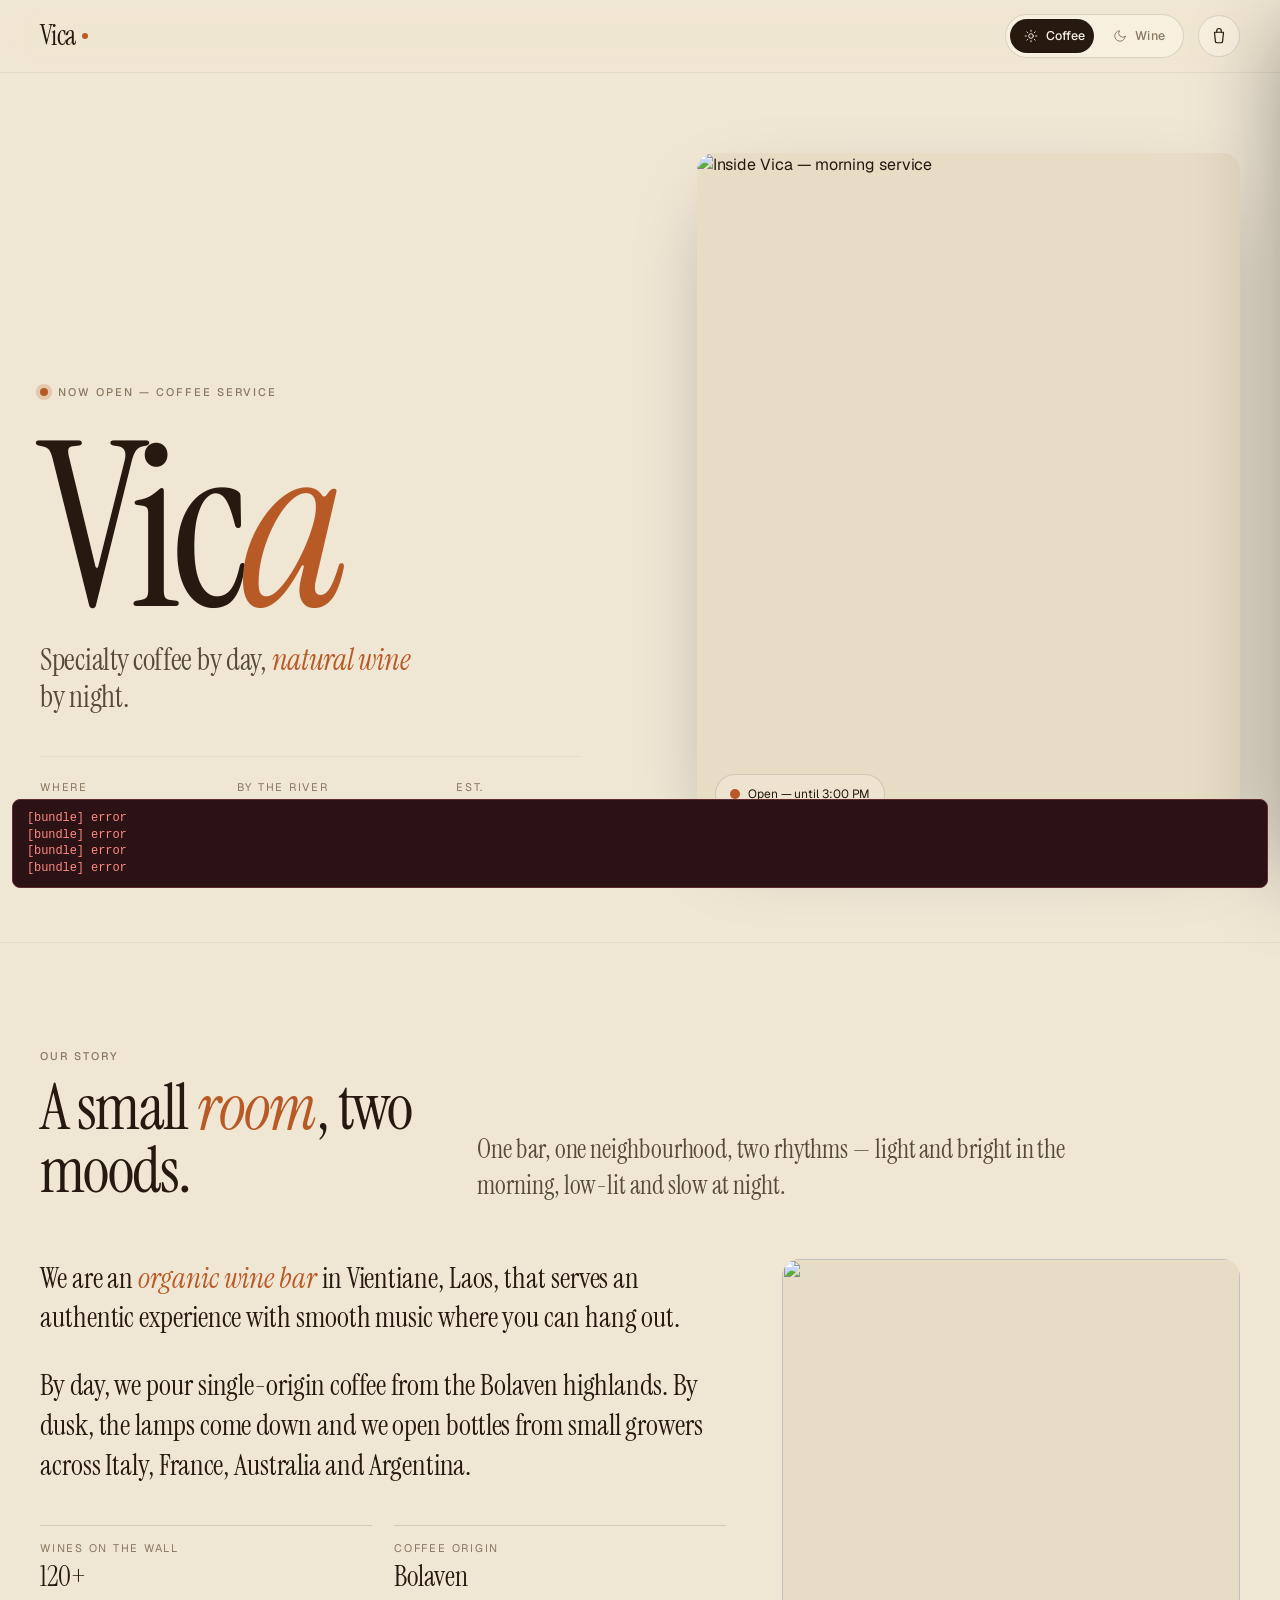
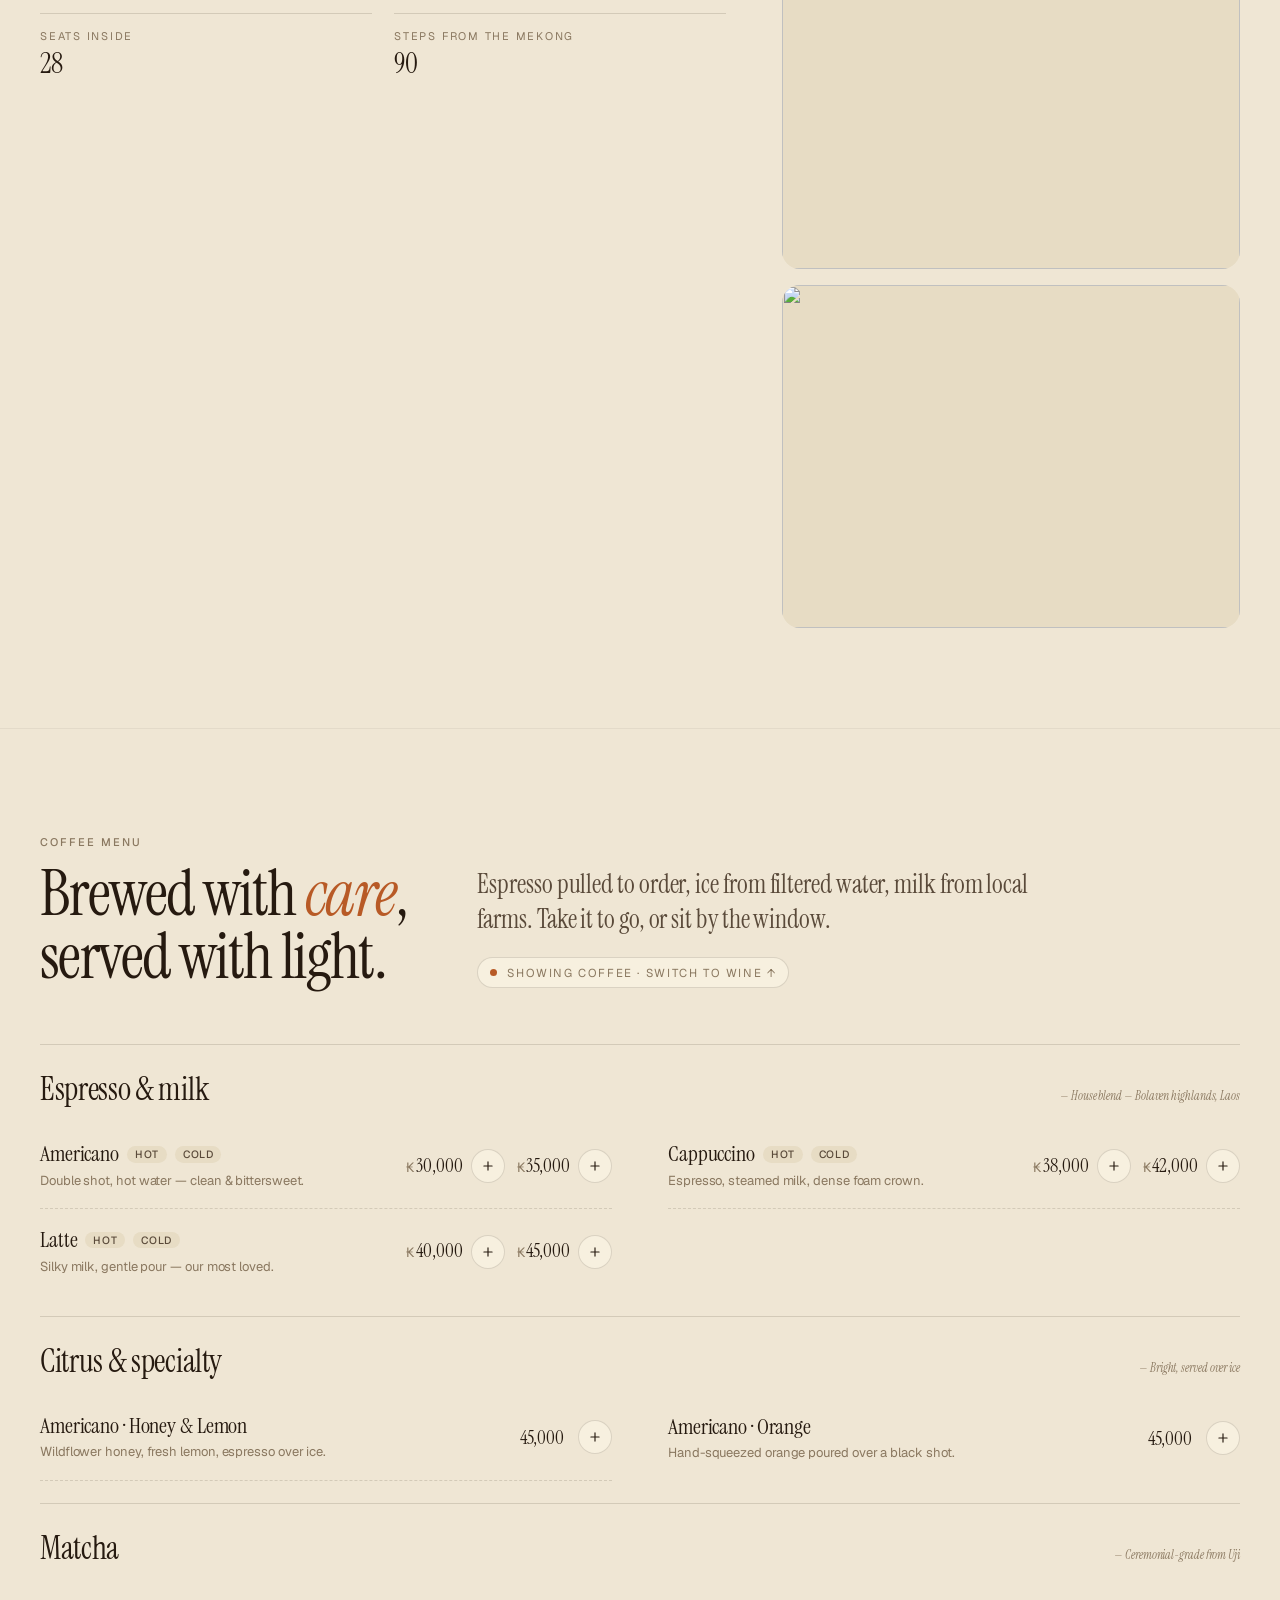
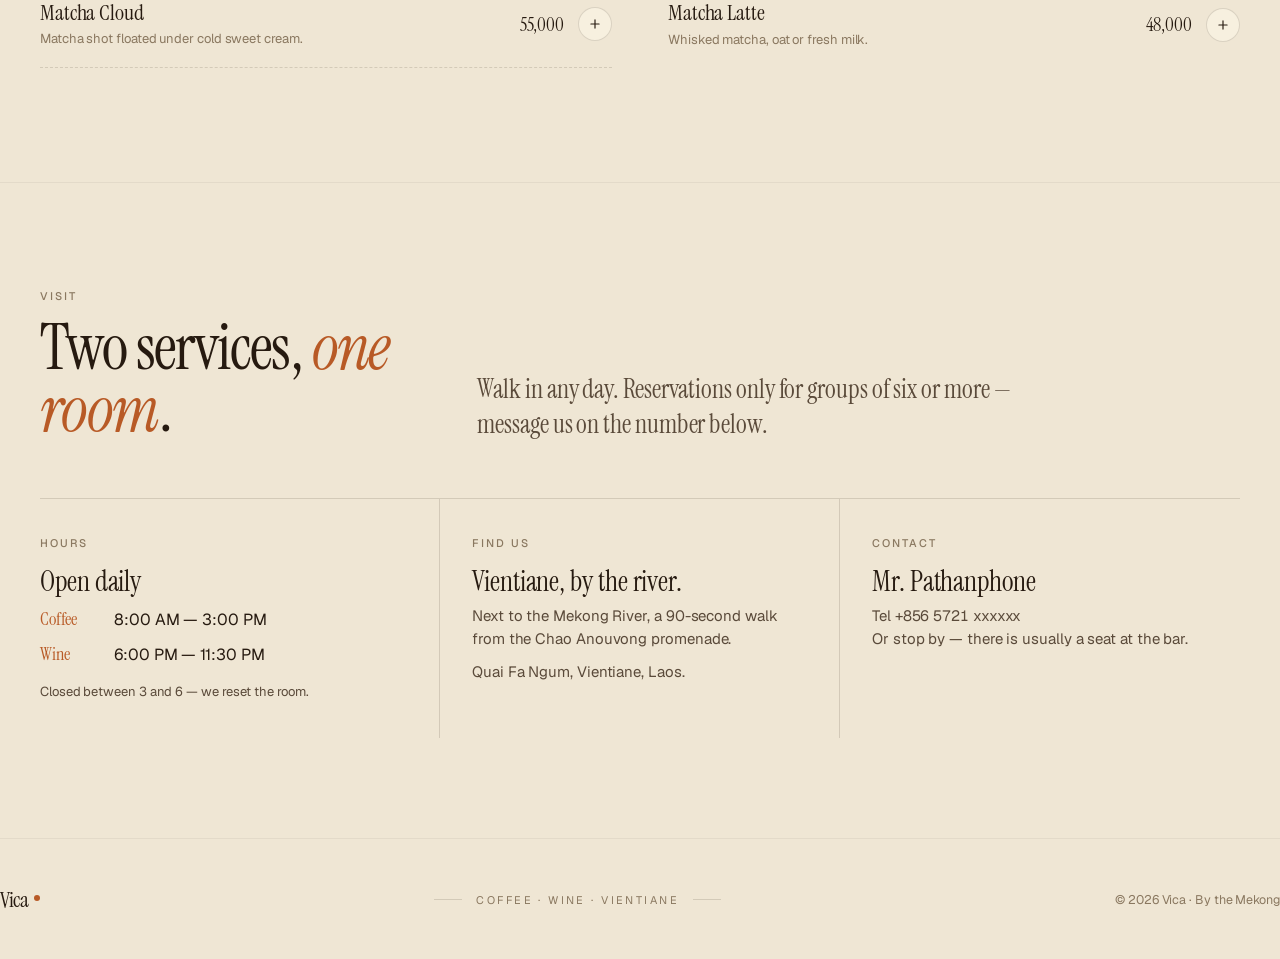
==== index.html @ 5c589eae "Rename Vica.html to index.html" ====
<!DOCTYPE html>
<html>
<head>
  <meta charset="utf-8">
  <title>Vica — specialty coffee by day, natural wine by night</title>
  <style>
    * { margin: 0; padding: 0; box-sizing: border-box; }
    body { background: #faf9f5; display: flex; align-items: center; justify-content: center; min-height: 100vh; font-family: -apple-system, BlinkMacSystemFont, sans-serif; }
    #__bundler_loading { position: fixed; bottom: 20px; right: 20px; font: 13px/1.4 -apple-system, BlinkMacSystemFont, sans-serif; color: #666; background: #fff; padding: 8px 14px; border-radius: 8px; box-shadow: 0 1px 4px rgba(0,0,0,0.12); z-index: 10000; }
    #__bundler_thumbnail { position: fixed; inset: 0; width: 100%; height: 100%; display: flex; align-items: center; justify-content: center; background: #faf9f5; z-index: 9999; }
    #__bundler_thumbnail svg { width: 100%; height: 100%; object-fit: contain; }
    #__bundler_placeholder { color: #999; font-size: 14px; }
  </style>
  <noscript>
    <style>#__bundler_loading { display: none; }</style>
    <div style="position:fixed;bottom:12px;left:12px;font:13px/1.4 -apple-system,BlinkMacSystemFont,sans-serif;color:#999;background:rgba(255,255,255,0.9);padding:6px 12px;border-radius:6px;box-shadow:0 1px 4px rgba(0,0,0,0.08);z-index:10000;">
      This page requires JavaScript to display.
    </div>
  </noscript>
</head>
<body>
  <div id="__bundler_thumbnail">
      <svg xmlns="http://www.w3.org/2000/svg" viewBox="0 0 400 400">
        <rect width="400" height="400" fill="#efe6d4"></rect>
        <g transform="translate(200 210)">
          <text x="0" y="0" text-anchor="middle" font-family="Georgia, serif" font-size="120" font-style="italic" fill="#261a10" letter-spacing="-4">Vica</text>
          <circle cx="60" cy="14" r="6" fill="#b85a26"></circle>
        </g>
        <text x="200" y="270" text-anchor="middle" font-family="system-ui, sans-serif" font-size="14" fill="#8a7860" letter-spacing="3">COFFEE · WINE · VIENTIANE</text>
      </svg>
    </div>
  <div id="__bundler_loading">Unpacking...</div>

  <script>
    
document.addEventListener('DOMContentLoaded', async function() {
  const loading = document.getElementById('__bundler_loading');
  function setStatus(msg) { if (loading) loading.textContent = msg; }

  // Error sink persists across replaceWith since it's on window, not the DOM.
  window.addEventListener('error', function(e) {
    var p = document.body || document.documentElement;
    var d = document.getElementById('__bundler_err') || p.appendChild(document.createElement('div'));
    d.id = '__bundler_err';
    d.style.cssText = 'position:fixed;bottom:12px;left:12px;right:12px;font:12px/1.4 ui-monospace,monospace;background:#2a1215;color:#ff8a80;padding:10px 14px;border-radius:8px;border:1px solid #5c2b2e;z-index:99999;white-space:pre-wrap;max-height:40vh;overflow:auto';
    d.textContent = (d.textContent ? d.textContent + String.fromCharCode(10) : '') +
      '[bundle] ' + (e.message || e.type) +
      (e.filename ? ' (' + e.filename.slice(0, 60) + ':' + e.lineno + ')' : '');
  }, true);

  try {
    const manifestEl = document.querySelector('script[type="__bundler/manifest"]');
    const templateEl = document.querySelector('script[type="__bundler/template"]');
    if (!manifestEl || !templateEl) {
      setStatus('Error: missing bundle data');
      console.error('[bundler] Missing script tags — manifestEl:', !!manifestEl, 'templateEl:', !!templateEl);
      return;
    }

    const manifest = JSON.parse(manifestEl.textContent);
    let template = JSON.parse(templateEl.textContent);

    const uuids = Object.keys(manifest);
    setStatus('Unpacking ' + uuids.length + ' assets...');

    const blobUrls = {};
    await Promise.all(uuids.map(async (uuid) => {
      const entry = manifest[uuid];
      try {
        const binaryStr = atob(entry.data);
        const bytes = new Uint8Array(binaryStr.length);
        for (let i = 0; i < binaryStr.length; i++) bytes[i] = binaryStr.charCodeAt(i);

        let finalBytes = bytes;
        if (entry.compressed) {
          if (typeof DecompressionStream !== 'undefined') {
            const ds = new DecompressionStream('gzip');
            const writer = ds.writable.getWriter();
            const reader = ds.readable.getReader();
            writer.write(bytes);
            writer.close();
            const chunks = [];
            let totalLen = 0;
            while (true) {
              const { done, value } = await reader.read();
              if (done) break;
              chunks.push(value);
              totalLen += value.length;
            }
            finalBytes = new Uint8Array(totalLen);
            let offset = 0;
            for (const chunk of chunks) { finalBytes.set(chunk, offset); offset += chunk.length; }
          } else {
            console.warn('DecompressionStream not available, asset ' + uuid + ' may not render');
          }
        }

        blobUrls[uuid] = URL.createObjectURL(new Blob([finalBytes], { type: entry.mime }));
      } catch (err) {
        console.error('Failed to decode asset ' + uuid + ':', err);
        blobUrls[uuid] = URL.createObjectURL(new Blob([], { type: entry.mime }));
      }
    }));

    const extResEl = document.querySelector('script[type="__bundler/ext_resources"]');
    const extResources = extResEl ? JSON.parse(extResEl.textContent) : [];
    const resourceMap = {};
    for (const entry of extResources) {
      if (blobUrls[entry.uuid]) resourceMap[entry.id] = blobUrls[entry.uuid];
    }

    setStatus('Rendering...');
    for (const uuid of uuids) template = template.split(uuid).join(blobUrls[uuid]);

    // Strip integrity + crossorigin — blob URLs from a file:// document inherit
    // a null origin, so crossorigin forces a CORS fetch that SRI then rejects.
    // The manifest bytes are ours; SRI protects against CDN compromise, not this.
    template = template.replace(/\s+integrity="[^"]*"/gi, '').replace(/\s+crossorigin="[^"]*"/gi, '');

    const resourceScript = '<script>window.__resources = ' +
      JSON.stringify(resourceMap).split('</' + 'script>').join('<\\/' + 'script>') +
      ';</' + 'script>';
    // Inject after <head> so the DOCTYPE stays first; prepending the script
    // would push the parser into quirks mode. DOMParser always emits a <head>
    // (synthesizing one if the source HTML omitted it) but may carry
    // attributes through, so match the full opening tag. slice() rather than
    // replace() keeps us clear of $-pattern substitution in resourceScript.
    const headOpen = template.match(/<head[^>]*>/i);
    if (headOpen) {
      const i = headOpen.index + headOpen[0].length;
      template = template.slice(0, i) + resourceScript + template.slice(i);
    }

    // Parse the template and swap the root element. Scripts inserted via
    // DOMParser/replaceWith are inert per spec — re-create each with
    // createElement so they execute, awaiting onload for src scripts to
    // preserve ordering (React before ReactDOM before Babel before text/babel).
    const doc = new DOMParser().parseFromString(template, 'text/html');
    document.documentElement.replaceWith(doc.documentElement);
    const dead = Array.from(document.scripts);
    for (const old of dead) {
      const s = document.createElement('script');
      for (const a of old.attributes) s.setAttribute(a.name, a.value);
      s.textContent = old.textContent;
      // text/babel scripts with a src: fetch and inline. transformScriptTags
      // does XHR against the src, but blob:null/ from a file:// origin is
      // silently dropped. Inlining makes it a plain inline babel script,
      // which transformScriptTags handles unconditionally.
      if ((s.type === 'text/babel' || s.type === 'text/jsx') && s.src) {
        const r = await fetch(s.src);
        s.textContent = await r.text();
        s.removeAttribute('src');
      }
      const p = s.src ? new Promise(function(r) { s.onload = s.onerror = r; }) : null;
      old.replaceWith(s);
      if (p) await p;
    }
    // Babel standalone auto-transforms type=text/babel on DOMContentLoaded,
    // which fired before we swapped the document. Trigger manually if present.
    if (window.Babel && typeof window.Babel.transformScriptTags === 'function') {
      window.Babel.transformScriptTags();
    }
  } catch (err) {
    setStatus('Error unpacking: ' + err.message);
    console.error('Bundle unpack error:', err);
  }
});

  </script>

  <script type="__bundler/manifest">
{"4d105e6b-8789-44c0-be5e-4d0769ec8c27":{"mime":"text/jsx","compressed":true,"data":"H4sIAAAAAAAACuVcWZPcOHJ+71+RU9rdIiWSdfShVlVXKzSSxju25ghJ9npDodCgSFQVp1kAA0BdU1sb++Tws8N+8//wu3/K/[base64]/ff/MGZmlGQS2IgoyTRMJbFBc8gS/JlGb+yNYDzauC9394/eIfPr16/dWLf3zz/h1MoPf49auv33/z3avX4Zev/+7rbx/39qY8QCcX6ZKI3UuecdEZQefRq2dPn54/7QRVCZJRpWhnBB+qt9B5NHw2vBhM9eXsYnZGZ52PVaUZZ+pd+hPWGlxUjxPKZKp22JCg81VGhNNQQsRNZwQzkklqHh4czl9/++pxb1x2dbZisUo5gxd57vlQdsiI4INCaSutvh9hAitJjSp7deH446KeoGolGHjFPcBVkq5Bql1GJ/s9FB0agYqK6wBiFBs+csUIh8N1RQbg9zTLuPvgyvDyPU65Wsni1Ttq+pbh+E4673c5nwuSL3Yd6LVXyNKEiqL8VxyVFaUPa5Kt6GRf8XyAZcom+0H/AEuynexPhwdYsVRNOvm2Uydd++Hs5QL1eLL31j5Mrkvxet2CdDeAtX+4hcO3qPFQcPjK6kHFn9WMw10s5CgUOdl/6MZ8mZNYdQPoWj3Cy5gvZ7vuxztp3N4Ny8GdvWgOzIIu6W1jYnShKPq9URCnx67KPLDbdvphXx8NX1x89epLfTn46vLFubl8+uL8xev+L5aBy9Odgmh0zpoIp3PmycP61eiYtiv60tiVbmVX7vz50H109vT8/OKZrtufDZ4OiSEzmJ3PnnU//mKpmM7cKZD3fD7PaKnfRNwA+h9Xw4m4+aWqScRNa+tXvXZTctVL0nV5X1i5g7WeP//7X/4//HdyYpzBp0/a6L/79O79H9+8hgn8cAIQqc2NCXr2OZcpquJolm5pMhbpfKFGg4t8O55ypfjSXP8Upiyh29FwcPb07PL04uxivEkTtRgNL/v5dnyCgl6Sbbigun5Mstgb9PvrBYRwOsy3/jhJZZ6R3WiW0e0Y/wmTVBiDMop5tloyQ0UJwiSGWiMZk4x6ayK8MEziMGXr8CfOl8HA98dlqZCLdJ6ykWEWNPuG0JTEN3PBVywZifmUeMPzfjA8exYMz54G0dNLf2zcl51xpk64odObVIVYNxE8D2dppqgYTbOV8IZn+dYHSdRKEEW9wUX/t/744SUNU1wkVIyi83wLkmdpApa386D4P7rwx6ZYiIHSSo4GZ4WIp3wbygVJ+GbUh0G+hX5L/[base64]/Wtk2E2Do2FfUHdFkS2O5JnlMiCIupJm0HZtQfO9qldTEngjJldUoL+2wQnF4Gw6dBdH5u5W2nDPJhJ4q+ro/2RdW9hM7IKlNjpw+n+XacpYwWM21QMTta4HDsm3pvB71/0dD4suKUJ7t9IeuhlbAR8wMm7ZzkeoBMDwuFCHcjslK8VBDkTqvIeJmygve+qSNjXHZMiQiNfNQiZePqoSPSQn/PfXCEXuvIaFTM4ZLC3pC9zLf3lQyVIPHN/paxXRKBlmb4EDqL1XJ620gMzpsT3JnfWr2GpXVw26/IhXGW5iM7c8IpfyBDdyvI8Nz/KzEh+Gb/QM05z2vVwsW+UVbwzedbj0InS9LZNKtzdHd9t8EpkRQnnJFN6/x+OvTdlq5lTtCdCqnCeJFmyd41Ouf9fll4TbJ9u8XwzZxfE5ESpkK2WlKRxiNFphju4708nBRkJI2Va+f6D7FzF3Q5VnSrwsrhrnA1HhN5V1/Pzv1xzS73oeoPMlLruC0ZKp6P+hXDs5RmSYtt3WIHkLKdHlO+tWHGoN//rTYd5rZf2k+0lgU/fXQSd/rZYgY2J+DTst5R0FB3zEYmKVtQkRq7XN7wlUI9qbsg3dPRjMcrubdNHtsznHl3Nnx5rhXM+DhHgoV4ReVLGr0I0yWZ09FKZF4nIYqM9H1PrudPtstsvFKzy+BKruewXWZMTroLpfJRr7fZbKLNacTFvDfs9/tYvmu816Q76HfBSH/SvejCOqWbL/l20u1DHwZ9uOheX+VELRC2ySZdt5/nfheSSfebPvQXg/6bc7j4qdu7vkLq1x3/iHVBc0rQpdsr1/aUUavuug4OjGVwZoVGBY60rLCNzeeOnlndQqtsbf4FKrqrWYXiPHv2DB34LYZ+6LdrhWHNsdP63nqN2xhs3jsRhfbVRUBwdhRRnPd/67L4aDabPWiWDP3xUcB52oglh34jWDnu5JL/FGoU0HbwwTw3Z6Rm/[base64]/2UPu/GoI2Wp57yK4PeS5P87B318T69wT5hycPujYuTkzWkPDi9Ks0k0oKMaihsGmzRvX4xZ3YcZWS9C7R3s7p1tkoX30fQvxCt+oze67AmoTDutRMmFFPbBEodvJ6/[base64]/Vj3OGuG2iEDS6cJrBIiwtuDs7tluqsjMsqid/CHZZsoKntg+O6NfzV496I4IJ2j4da3IztXLc3vCPAq9rVBWsysmrf4hT/6IUDBP8fyvolsn5WIL2NXtXabEQcTdKDI9qX536g2ehruVw06Z/X6WsQ55YopV8E4n27XdIvwrIzG4w8AP1yWA4Nkt+HprVo8nOd7stQ1+lw6OwE3Fm7hs04JGoxOJYHuZ7f0vmLIkS7qEK0UydEOy1U3m6I6M0R045n1HLQEP2p7x9OfhifVJtzVcbC3/ZuHfboXcow4pV8JWKKCTRKrBAd4cIkH5ktUhmVG56AKTEpJv6sU1LmFCEprzXj5+d/+TeTdSToRqSKmjykInMEphmPb4Az1MkbPzopU0eqrBBrYCQmkpQ5JIYtnUjyT/oSM0l06k20kvSdwo2tsiKOeK8HL+KY5koCTdWCCmcL94bqzAKk4wN33uzhhu5G5k0AURTBAVOVgBiCRUuhzkSBmGQZJJxKzDfSnQUCnQ98+iONFXyn/3zsIElImeJaEFaaNDEU//7dd98amURlX0vJOx18SRA4j28874buvhOvk1RJ3QO9Ob23ACnWxiGRMNHpTnwGVXGYTCbQNcx14Xe/c199MZkAW2XZidmxfu6+G8EePlT3H7V44GA3S4rh8LxcULNV7u1RcnirRWgYOvjlphNL+CYyXjzClLJvqMQkK2+veR5Bt02vuoHt2SGA7uOuJYYKTZY0NERBpnNGMhywlIU5Jm6ZhDcqJHgJjW9CqfCpIGkGeunPSJpJv6AVEwZCp3P9/Jd/N8Ol2YSlYRE4y3a6xIJW+XUBMK4gpzr/[base64]/SeMGpvCWvU0fXsFmk8ULnY0rYYGYjidWKZNkOFmliNd3kpFb22tEznLmpyihMoGsedwPQXl1QhhbUseM8p0wr73c5ZS02XCccaoU3FRCye0tnbsG3dOahsXJK8dlMUtVSbg9bnfQIO/[base64]/RR2BYVDscRB+WlHHQkrqpZ24Ql08233uM60kE5LU06lwkCfQKUrr2czGquapmg1QN1vaEFd4Ty/Uhrrv99q4Oq7qaRiTYXx4SuW0FnKaNL1S7HbUSNJot3LG2sXva5BvnBC1tuyTVXJtppbS0ZQTGX5PEoHR7sEhwmgx6uz77XXFDzipoSX8HiFadlRcfE6o/inKOnyKji62JgzhtIu3aWxMI2WHjBE1pKwb+QcJuBR51XxEnWIPo9wrfc8wgEqZKgHzAxOW1p91y8snqfEipaip5mk9bptNtqpXVnHUs9vHXgbs3QD06dfFn6VCf7deuD1YKVp48KZM9bIG2eHYnek3tbpz2S/9KI19g9O05y9EmT+ThFt7muj/qutuyjN+JyqLxHBStn8ZZZSpt6WKltG/VtUrijWr/85ALlz7v9YK4nMFta/zd6LSDT9ha5TGvxWEy+syat5Cb6mWizr2my4y/5rD+CwGGLtolsQgtyWll7bepczt+wfseyuLHso5swtJvPgsr3KG6oEd+soX0n9vBvoHpfz895Kq7wbwCp/6Ixsb+fu8m4TRnGPfIleujlrBE+Tvbq2vbjSDu16X0+9PVz1zPOiFJ6wEHQ22VtNP6CopfyWLOmkUybodsAgXUuqU3jCeCE4FuiUY4oztzioYfCoNr8bgAWtWv0rHtooiGnGGqwskg7aE5TPK75hk70zjZ2qAFfT672OTQ9XvWn9hYm8G4S3HcAtmdCmjr/UQbo5lVXrof2p8WCNB42k4vn3gudkTjBU9vxDa9WXWRrfTPbWRh2uf/7P/[base64]/82TJ9t2LTqnrIxtrN44H27Wk6p8GikiJhTFRms1hy5geqszVu+uW2imTNAR3K9W1wtU6M2ozr3TqK2uVM3vtbxGNGamyPZGnSn8LXMCgwn+UBP6n636VIEz+ikIzepihfWh8ULGt/QZLL/4gsj70aV0gN5ddmb0v7h+ioFzId0XVJjfjZsGx4rPJa4OVp2LHq7psIc9/[base64]/DM8wu8YaXfbv2+flf/w2Gl4BhBm4c6/szPD+Nd34ACIcXQCbGS1InXBhqigOi2XzDij3nQKOl5pQPlGd6gKypIHMq4c8X0Wm+7cULIrSMJYehlb1RJJilCv48uAAsInXrAZzap/0IvieoVYhielzA9WlRzw/Qq2aGloY9FdeDyfME+RNE7xKpBWFaitXwaH1+Q9Ege1zPlXdKpGxeYDS8vrXyHHikq8AIuB9llM3VotLkJdkaWpavSNBkFVPPWwZgqJdQ1zIo2/a47wfQd2bELFXyhSwHflIQvprgDszQwJ6nI0yCPnwo2jLMfITnzy0tvZiokypApV4Prkya1DXQJQ6j1N2WelyWJC+liPPEHHwjme2WnW8GvC7IzSyIipNlJ7UJDHNBEfpBqN9j2upLXBvwjBImfcjSG6rpFxqMydyRu8imkmdmlSpbIJulI+hZyhLvoSNo+B/[base64]/AibRxaQq9jpSVHFUMrRscWZ7uZemBSJArGBdavBvusdHC56JEttrn4US3tnVfjWOs6CGrgWMEqBiygw0r9RdSMAcv79SVDoEX57ZmjZw1apl3b1epGDsUz8pFqqTz7j2wT5mx38BiSrxJZwLBD/q8N6ZVPYHf7NNke4DHgOe/f4uzF89C9+A3e3bwfwhuMZ8mkcgSaq0Jh3Itgj97bZVca9mCNd3Q3WRv7duhsQBwBN0M348sYg3hwrZNuOFK/xhI8v2W9ff9yyjjkx4e1H+WwpnoojnKOkG58+ClYmONeKgPStOL7R0hVZbnAWHA+KhidmfFMgJ0Kxbu3sZIWiHWlY8/XO9x0WjeXlcVD87Y2Yjsoatguj0evDwjMV3wLKHiVw6gQQnax8/oN2acN8fSaX+yd24awczDh/zhqIDFFVrQFo20PBBjcbIF0L2wxkYvYjcOPsbgChso0fplyipXi/BOrew18lGVJdtatMCsaa/vBd2S99DX/RtBv5b3wNm7WKymrVteVKdtUaZemVS6IhQqmnH3e7AFZ79Kt2RmS80DJzROlyTTm3s26EYZ+5HMs1R53ajrfxh8hD/9Cbpdd7F0T2hhietNs9r2UoPTaFuPM/CDYJPjUpjS9gTJPdYaUK8jGeZYJ0Wkp3PRPSTU04X9RqVSTbWCFFCWJRIp/hV+2cQr5OL7/l9hC+tvMTx5APjGVssKcmuDme2JoJawpFLyQzuUXYM4zcqzaag+C9q83VzV9KAJafpOHKFR2Fsh9eK0TOfaoLU1WP0YOH9rDwiE2WqZMjwfYD6Wh/BInsY3ehWvg4wlETcSA7IN0ycBEc3SZxeAUZqA0t9L07AZZ7htt4BHg8FA4ziPZgR/YZOqBW4ZIdZknVvM2Syd4ydnUs4i+D3dmuNDSEznUXqPxHwKPXgkxHw+nfpjYGRJE0zIFfOp5/cWMvN8c+5fauwA1ELw1XyBmEMnw73FjpOR9umT2tx8Ld/[base64]/jJpPPNKTyNhnAeXSI6NRjAWTTsmBP6HUz+7yDSxG+oTmiYdIbR0A34zbs3KaMxyScdbY47ztMfecqKx0fVJnvTjefQbRzz0gsRPOTVtTPSfAngxDdHAZwvremJo7+llBjt7NmPkul5RUUErxEStfMgLRPQCUidfY/kFnRr4TTUd8KACEF2iC8PwnPnrTSZnDERCZCEIDqDzRPIOKOmdTM7WYLwtT5xFQCBgqPihZlFH/ofgdjMZSo4eBqh+POwd+rrKazBOk3OxBa4AMG0UgJyQUQO5rAImgEkoXf3oyo6MiChJVH03hSVC5JTxMo3REJOdGKrZ/tvwEBzE1g5mGf62tcps3+wBqYAgVOlLYKsYZBMGzzTV2NsNOSORUL9lULVTGDVA/rw1Y1NvTAs/OlP8EUdVy2Q05pf+5xtpV+zsdTwaFoIx5t22q43/FxzEfz5gXdtUekXiGKvB9+aEXE504wViHLGN+YbL1rlc2r2XPR3VmVO4wC/E2tS83H4BE4ESUP8npg+Mbam2S4qDLsP8xURidSHKiKjT+ls55UYrU4m6vVMurMdpCKfPF1qcg6g6zEOkeJvkMOXRFK/2hDAEx3NvYBGo9z33cqe4xLiFdrxG7pz9nc+G6dpjKs+Ptg5hmtuXQwjrti+Hrb+dgIvcPZFqdR/sbMG6v3APx6vhT+gOdHHPdB04LacIXNcUurIFktVzvDMPy7HmRWSBeDjlWhZSXs13a0BLWkTYmkRWR13aQWDGlgMO1SbspzdtSPrVLfDaEQSoX/yMOzwDyZvvvEG/vu/8F0ruRLpck7FGlN+aK9w2yYv9xsoEsBervIi8LmGPsah3hHNq3o2SKO21q04gB91Y1epGYkfD+18xwZEa+lqM+nE/BwVxBHAaNmJVLR3n+wbsaDg2lbV6x9jZNZ2mZ/DLwPMvtQ0K5diBwC3re2x7LvTe+5JD9hXZCyYOlWsol2iqVPFGhpZaoK9cJZFlRxMj8zRtYhIPFDlmWVdoHktT+kF7gGQoJZpFZSZTmhvnSSXwM3MCJycgcDFGstKiF0FLmwTOD47cKUdnCDA8T8pKEYAQV0AAA=="},"b9b42b5b-9d2d-483e-bfac-e36b8e5eea5e":{"mime":"application/javascript","compressed":true,"data":"H4sIAAAAAAAACs09XXMbOXLv+hWduc2GsodDcvT9QV5Jsrx2rWU7lm6dlEp1C86AJFYgMIvBkKYZVqXuIe+pyp+4h3u+98s/2V+SamA+ySEle+3NSlXicAA0Go1Gd6O7AbWewJDLPuHwjpJAu/bj2ZsreNLaCqSINcwhiem1Jpq6+HQ5GFCsmMT0HR2Yzys6lubhgnDeJ8E9LKBrIZ1sbbWeQPdL/GwBwLOzmzP45T//B8ZUJDG++SKgcbDpaC/ePH9+efnnq8vXf4Iu3G7NtwCGSibRMTiXcaRoHEv4FsaM3zvuFsCICX0MzguZxBT6nIrQ4HcuOZlQASM2HHEiwtiFV0TGpgnTdBwfw+0WwBxYeAxO0HFcEGRMj8E5G1PFAiKk40JI4+AYnGcy6XMK8UhqF0ZSw5Roqkw/AadEwLfQZ1pTFU8p1Z7jwoQoRoROeyn1M3Jc0GRoMNaOC5FiAT2GnTYs3GrNIK95IXlYqroHi7stsPWz2n6B/wWJoiQIWHkAGeFciDUlYxoa+mGxiCkMJBlDoORUbELdX4f64TLq/jrUd/0a1HcK1F8RrWmB9TXj97MU0yEVmlOIZGLpjp9jGWvgckLDTXjvrMF7d4XkO2vxzkh+t7W1cCssecG0SmL4FuKIBoxwPStz5bliw5F2IaZqQkOQE6qABXQdF+7WcCH84+/wQgo6g2/hFR1LUdDnPePhgMspVTDCGi4MFI1HwLGaCzRbLVm3XnVE5UnYW9PzG0XEsDQlL4gIm/[base64]/4pYcHMhYhGEVWGKGZtQaCI6K90btsVvXc67Wr3O+UZ5X0auHBFRSg/kqLzM4VShwmC/Uc8GbswYZJTXNByoCEYyUByoikMmGDxqIJB3ng9CUrL/[base64]/[base64]/O9fKYQUOIEromy1vmIyGFEXAmt1fKSxdpERKPQp2WQFTTvttQPrHC5bQtNOe/3QOn67vdYceo7qGoXBPdPBiIqKbjdWwpgSHbuoMGhMXTNPfUWJtdr7CeMaBlJBPCKKieEa3hiUNNg14WTMoC+JCpFIb6lmuiDlzUhRalQYIwKlSTJmLgRSCRaMpIhdGMiABAEjXg1Jsv78ysSpINFUsXTqiCiZG8/ZhGZj1FOZjjN2YUzUmHASGlZMVCiT4ajU446/1ONORVJRVLi4+JYHlsM3FmAgx30XVWJwT1Wc2YNGkpb68pf7KimiN5xNKNqzGVWKDi9IrCmfUK3QOJSmYqqAcHmOCQqlVVoe7pXMnS+5F3158eb1tWEbzcQMmOC4EK5/+A5iqr/G1vRlIAV0Afn9OhHH0Ii2odvbAjiNJ0OYMDo9lx+6Thva4O+Cv+vAgHHedYQU1IFYK3lPu06QKEWFvpBcquztexbqUdfpePvZm1dM0IBEXUfJRITltz9JJvLXc8/zokXPLF6A04CpgFMIPnSdju9AMLOfquvsOtDKq0VEjyDsOlcdH/yJbz7aE/9q1zvaAfzDO95uB/DPVefA298H87f01oeOP/Kv/Lb9NA07R177wNRpllruezu7xcsci9NWPBn23K0tgCspf5fEzKnkd6DjewdHZ0dwBG3o4G/H8zuwQw7gANrm98g7ODJ/PtaN8RxF6e94iPtwMOr4vNnxcGY9n/jgm2F1mj50vMMXR9V3zY53+GofDj7WstURHPywR3ZgJ6XWPrQnfh1Z3vIk/gp08ddRZd3wOz7sTTq7V3vIzp3dWi5l4veB6wYcL0Y0uP8aOHprsfxEPtuDzg7fhd1XnSM4qBvCv32VZXL4qUTeh33ewaVw1TmE/Vf70Dmsw/ZMKTn9bTH+dIIjt1x1dmCPH8BB86Ce7m/Z71sGo4ry44Pmgbd3CAfNTiZ6O9BudnahHbRhz9v14QA6O+ZPRTLV6MUjoxZ9b2+JGltbiy/sM39BeUTVF3aWt1roz4bvWWQsoJDFEScza3PFgNu5WEu0t5kAPZJJjD7wEzStx0QDicH55S9/g509t91uO15q4AzGGgF2oWHgfI/cYMwdWzwpSuAJbura256Wr2RAOL3WaK43HCqaf7p2tk+2ABTViRIwOfniFL2R0WsysTsGNL/hKYRk1hLGIaTlcMgpPIWAKA1aseGQqi9L/EEiAvSEpIg05jCWxrCn+so8YNcXMkHnmRRvIiouiNL29bkW7+gAFtuGsCmNGpYBR5QYxyTuz16TMe06gkycnItDNimXxSPKOQgyaTIhqMrrrdY0RCqVA/zAAnIaR0SUq4VSO4D7x+aIhSEVXUerhDq90xbWLIFvhWzS21rbHaJknHOVLpdrIcmadrIcUJLTrqNJn7M4Q4KTPuVd5xlBfybYycVGFagoq6rDmDv3QvbBgafQwOo47+CY5g78MX86BsfZXjxmuKaTfqK1FJV3UGDtLBUYqLFxk9CwOy/QCMnMWSxVLqFerYjYkkCzCbXoLjeU4oKz4L47b5iFmnJfw7TdXvSWai99PcXdjHedCGj14EIOBpRWR9yyQ/46dLCT8ChKFDP3ObSwrR9JDdyJIDneM/EwMZZXQT1xSgyPq7/Z16JKpBKrz39EUWGkhAvfzHMhsjAekNILQ5gOksQQI3YWP1bpkVOjkD7VCooOuvNCHC2Rpzp2Q5pzMiz0qf0p4dODNnz77cpSTIdMwiEFTfoJJ8rplcaVrrRFharLlE7pvPLltGXFZW/7ZGtr8aVVtpJfSWUg6FRhZEqg1YLrkZxCYFYhhqoiYGMypKi8QzJLtcvU+PmIKsoKmejlSnpElXw5HkIXVoWJaRi3bD9N7Mf7KaJDw0RpGXbS7BPV7NiikxywJnVA0VjsXWexz2wI/Rni7cIpHfcE0Qn6yxHyaYuOe1hqMPdOWz04NhBelyrl5bZ9vAQ8hxGSGUI42VrRozG1tC5xIpLlAU2KVZpDxcIlTbpJiZk2dEb7Sk4h/XxAPzkRix6lZvPGvRq98FpOQaK0MEkIKeNQNcHoMk5npdxQNStdrPZTI8pGnZVhaoZ+4Cp+P7BgZXzE6ZG6PkadyvdotQMydHpzTYaL01ZURaeO7GOqyTKtl6arru2903s/oopW5Mq6yhOn9wPDmAoRdQ3qXj0OhXMbb1NsQtVjMbmi91IMvygalzGuwsd0Xwhwv+3vPgaJpRd1VuODS8tIpeZUkWh5ptl4CLEKuuuFGuG667wUMQupsXdt3hI6/sWwWCsbrS+zlMgUjbZl7beCwLLkrO+fTugj+i9snk0Y1BEsICZG66zM5/IqjaeYqvBoQbRBFL3JxEwiNOOwc9xuw9srg/hSUadzvGPKamTQoxlo5ctpK5X3X8MSuNZSzb6SKWBgL9kCDyqy9NVmXbZhL5i2b6LxtLI/e0Bz5QruTaKMf2FWO48jv67DVH2cQTwmnBvVrqQcG3VuY2VjKcPYO22N/[base64]/EY13/HbT+tNg8fYC5+KsPVApFkkj0XW6aXz/tvheY2hfWBGq386Tf3D3xBTTaO4WCFrjccHUD5qPxbldfr7QdlmDagaU76u6nB1rWSWWI1t8tgdL2rNgS1aWMPNWTG36o3sWhxhyla00aMQLZBp+uv35v4nYvp7MKSuqEi+kh2FoF9qOm7MjaMM9f1ZGJa8K1gYp+poQvMcKWhQb+jBC6lbmO/tgkmMatmEp210OpNU7di4SuFkySF0TY9e/v0//gNubVaNec/CPA3GfDfPgKkwGaRbEoY0fBma4MGZfb6Dbn7koyESzreNjyP17xARcorj60Ij7dcFOsljNWCH35inE4zIpPUQn/[base64]/WLOEMXM7WMI3ZpdPje6RV1Frb1YlUGrFJmOZKzQoLUGV1gtllI2jWQ65eH9qlBMMNg8YzT7nwOAyn0NfuImWp+O/rgYCYfl+oYHDXsN/YOXdjbdWGvve3AYtHb+qSfqgi1u10bEc2YNb5t31k+315slrh5MKASmCJhiAEAG5tKF74hXxk+C02sA0urUaosSIBr/5sSe4KWJmbw46IUBUkFQi4tykMw4mKTyx9gvhE7GxIw2SYYLjlOX2A2D7R6y6SpC52YRsgY+cymEWzUdiaRrzngFOd3SCLMOXWBcDYUL20qqIObGarsJFfwrlmItqNilT3cZ11XKSaHK10+zONFh2MmTGYE+nQSLVfx37AIer/85W/LbFnLjGsY8tOZ8jNY8RsrwVAPOs5jObOOH1c4cpUrP50X1/FjQbHtaixqjZBM654sKiZIngZQmB9WZYdEk7p4TPmo43FxBujEtsqiCnWBnHS3hErOTAxu90zOrgztyxSG8bnUQTjtnSs6paHdv6MvJiCKpr6Y9LSaKeJFoAZOe8sHjrK9cxqpGRHMODF5yrGBZeIzFhX0z9SOJT/UGSWc0xB5RqqQKhePrNn9y4BxjYd+7LlL1xyosiUck09gQNQ49uCG3FNgmAECQ4knEiBmOjvZMmUilFPPuiUTBQHlnCjA45sxZDEqk1HCZDgTZIzHG9DXs/EAjAdnxemXE3Qp4HlEIBCMiPack9RG2eTIAxZac+X/16U3T5/qXbMbXXpz87l42HG3is4GV94cPxarnqKK1hgTNWTiRkbHgEntK0JkZbzGLqzJIqmt/CmROvyp2ddhYBf9/anDCk83TfFoBDKp8cH98l//bXgyqzgtLeVK7RQC1l+War/Cm16YdSvRhxo70rpnmo8IcmZ8tTxV7xD2MezjXOFhkbVBz5pugxGLnJ5xxn16M+u8+/R2ubPvM5pmnsF1EdfFeuew4VNzqqbqGJmjMrHGjSktDJzaxunuwjx75u/qElnbeFWgpC1GO70KyNPWaKdmNdgqePqnjpfwvdNDiVuquLQxWcO7GxA3+WNrcTEniSz18NESL3MfWFKl+3abc2O/LqxGx2yaszDEONyKxbXWHbZux1brdjlZwBdzufzAUPm1YCQTFUMrOyy59UWgw5NWbvqYjhrbMH+Ertus4Yyh1AzkeEyFbhIRjKTqOu3Dnf29g/DogDZDNmnu7rebB19bGZoxfboivJnKLLCbmkQYecqjXF8wtPWe8HuM2RBh82DgHcWOiTVPpOAzc4rOChCQA4jZBzSIxlLR9P6OOMYsoiSPEohk3KcK+pTL6WfHtCZIuIdjWrZaQNSyeFk/JS+Qj+unZLdn4swhYagYRrsP+B8IU07PRrMv0owi88W+OsTw9dmVIVIays7KH3YAl2G/N/lOJcj7FpqBnEXCN4COaq2czq5bcoJ0dlCPXnAZ0xD6VE/xwOuOsVv3beYPBUVjqm2yiZRjb8mgqjXSfuVUPWcihGTtZJXijP1SFoxXM3VR7zX9YAz6IoQB77C2CwSO2s2YBhJDeSTbEGC9ixGRcCZkMsHqkZJjKkhIl4e+nsbGkvzXhDB4TuD1EA/+LwVHfwsyXliJvY6MV8qDt0SPiIjw7Gct9W4or3M6pq63p4d7+7B34Hfgg/nJmXE1OPvGxPsjnDBz4NLEeFkMSZwQzmfoKKd4rkBne6EHCPTb6sLnUmqqvrzqs3AbdZkbA1O0mmSI79eqwTRP/3OS8ze6cEM2YSFVzTFRRaj1H383ec74WZ/iZhTmP/4Kc0Gn8AxjEdvekOrnCef/TolqbC9sWtM//[base64]/Zcdr+LUg7Vim+pzMMblHbAitT7x7f4ebU9uBsZ5PR2M4wSj08JAwv0T31isWaCqoazj2dYdIHXlKBsNN4U2XkaVu8fGhCH9E8G3nOE3flGF2c9LXUhKfhwdhTNEwC2miQIEDmMV2SIICnwNLAGTzBx5/1zAUb40ohWWvye+jCFdEjz5ySa+Twn0Db65Sqm7dYOa/xNAdREzNbIy/[base64]/sad/m/VHIO1pzQ2E3Ylia2WShsIb6BYGj7kDWAB7jfLh1fWOhEejueYCW9yp/fvmIrWJ0O0fQwemxJq6mzLw6r57u3hzSAf0qCQfwhPwcGs3Pq40A2JjJ6t8TNa76BZPuhBdBYmA29KhLWe0TOO3GmsN6b/hXO8FwcvykFLzlvF/5NyfuC4HD2tOFmWIuG1E4qhNyfzvpg4eC09ayNltWF8BGPiUWtmp853tHKWIK+61n7+5S9/yyJxmRjfzmP35rq0YFTX92OR+rmGzdOa6UpfOvVmDJGGoWE1Uuc8o3jFXUzh54QIzRBweuQNrzUwi6M+LLaGBgGe37KE/lnPamMGD+L6UtTj+lKswTWN6W1Cdd1yfFzam4kBb85PqKfGmhwFDFtn+QkTohrN5jjRNNx23Ko33Mf1XoR3a7pc5rPcXHhs7Hfl5XbpecVHuVmMV/Ywa2utCRL0rlPT5FH+9FIiYmm1ZdbN9vqzTJ+LnDWWoNFp//P2r8EwNbp+FYbWnHvIX2BWjdO7+ZU0tabj4/CtsTMw/i4T7WBOBQZGw26Nbl8sCwHCqdIN5xkdS+u0ND4rmfAQ3TYBteHgiMzMpmTlGK+dM+v6pMbhGbHgPolqyWBEiLmw45G2TPbFWLLZfvZr7GTPInuJg5LyC99b1WrBRaLMnaf2rGhEONWa2jMPt/2hC3GiBgSz2tOHpu8CE/fmTxMvzXPBCC0X7BGCu/SuiNcvv3tx8+e3Z68ub24ur9NrsQIZSHKMlLp1/uAHnbCD94c5f9g58vf8HfO4S3Z8f2AeB/s0CPfNY3gY7JFd80jah/0DW5e2SXuPOHeYcRjgtWuS8GME3SGdXXOZnvMH38cv9jHw/c6hBd2h+6GtEOz3948sGof9A7Jv64a7R3u71ILuJ2qYiHBmQO/4HeLblrsd3/ePzOOe75Md23JwREmKNW0HHWI7JIeH+ynWCHovBZ3dwWtBE/+wQy3ogx3ft0D29nfbO7bDQZ/SMAVCgz3STkEftQ/sIz0kh/uGIJgCaSfi5v3l2fd/fnb5/OxPr25wIlpPLp+9vLl68+yyeX753cvXT1o4NTaq+9bOv4N5TThXztaiVP3y9bMnrZOSC+Qsihq5Q+NmSsl9XGSumnuNtXmbZqzaGo0qRrlvAA/[base64]/vnWazf7QcZ1mMxUg5eemb74xcZ99GpFivhipYp7Ss0l3J7lzaDkXYcUfBt0lAXSrvTKD3+GcV2t4huEzvxei7w2kuiTBqNG4zzbfSIDU7xVT/VbJiCo9w/Lolt1tp1O6AMpjmuO0BGsZkHUqFbByKKUpdmEJ/3zK0QtZrI7U8ZhyUFxZH7d3JU/QLRoRb4yHKqb6Iv1SqT8gPKalJqXbabrpfxdYyT43VsK/6tmqZ6vWfVFqScLQBNm75f9T0GhE9jrMgF7yEjdm42s00OVYKsig0Q8sNun3WO4NmAizzSaYLYVhnqhILrdsZVtlTkfbtrRPXWoKf4Q5eJ6HtxD/rGfHqcUNT6EDC8Cv20te1Fu8vErRiWsbRmm7Tprxn0kZM6/P+ayp8bwuerETHtOc+TN6YNJEMSdZPn2xFAZ8diNxZvMWbl39KrNV/JRMBHVzwsLNU7GBbo+iWu5BLTNsSD8Ll3l1Bgxq6atPxbBZYJiBsImHZShYsZe6aLP5LNH1Uf5Ve/XRhDIOxn1TG9XZEM4pmqeZWg8CsPdU5QYuArCHkIqdX6pxu/P0oSjJ72vpzrPlXxQWF8yUrt7JxE0DcdmuQrLcWbl8prDHM3zHhJXtcbwzpYx02YA/Naeo15Zick+lME3lScVRtXKaM1OY/mU8Tm20r1ScB4gKakTobc5Eb5lKxr9aRyIrhYuqRqymm6cygJci6M7TBVt+/4wG3Xm6eBZ1M7xKXWumGcxthnDXsa/KaTXmzXWaypN6Zl4juxkTJzM7KmfPbBtzD2Bpf5W2PSfB/dCEL8w57/IlSBPCE9qdf55CL/s/0vTc7vxN/ycaaM8AjhvVZttWdNnMudvInIeIbvfN3527u4pDRYoLPMCME2fvS6jInJSp7dV5ZmRdSHumQitW07XVVLcuRHdWlN6274xYsuBv23e5TknZYQANA3s7N7YbVVPetX0vN11UWbvijy55qDqVEzSksdtxdw5d/8D19vYKP5VxXe+6gPblC2qdVh0P/6lHZUd+nSernvbT/Jd+z8ZFG5g9YI4SbZstvaJ4vaQHaDMBpkseQ3+ITlNrDOKTph9Kx8aXNuUlHv6aW/MbvFl6UFLVRLCxybL6shv1fMdVKHVMZ3FBy+3SDYxomeF73Oac46wzMbzgGL1/hwZ9ORIIXdDy4Xph1eBHz6umqbnfwMQBe5djKLWXayAMIyNNMCUhK7SmLqcDBDewD09h4E0xsgEt8KEJBxjdiD4stUHGwCb4iS1Ghr9qm5SD0xi+EOHFiPGwEUpdNmvCDzj4DAddwaFRh1uZHjPT1iKjq8g06pC0HeNwLGtQq/uz2/fxsvQYb908Bsc84+GIRtttb0OM92Y2OrjKZEQClpqK7mrLH4uW38zDDybsu7eIPuAtceHMfoUm7LYX0Yccrudv/1iG7IIcDGKqj03tR3STd1CC2vZ2K1DxPwG4WymoEF1NDC/z3vfbLlCCh2fR05D0WdDs04+Mqoa353pt3/UOXG8fT+ltAWx7Utj/ZoFhfyMXkZ5234TM+qWPIqMx82XXb2X7nP0Lt3Q1vZNSN3LmHdJsN30+exk2HGzjoElsdoyK4r8mapyiSxAF2v8Ba/yLiB9uAAA="},"3014db46-d11d-4062-b27b-38a4415311db":{"mime":"text/javascript","compressed":true,"data":"H4sIAAAAAAAACuy9eXvbRpYv/L8/RcW3Y5I2BcXO9CxSKxlFlrs18XYlOZm+bl+pSBRJRCDARoGS2Ym/+33OUisKlOw4PT3vO36e7ohAodZTp06d5Xd2Hz68Jx6Kfy+Lqaq0EqdKTlt40sAfWa6uVVmvlqpqs5/[base64]/gLfR5VlQqH4hvTV1D/n4k9lydVIyqNL3ASulFJpe5+JZ/DN8OuIrBO6+HUBv3WxwI/uOXX4RW5cwW4wIZLqI4ED9/GI32730YwoSMhTcBtpM/i8FaK6Hbppi2g/1794S4lg1RwQ+q0VD6QAwe/2v2dfaY3u/[base64]/er0/PB5/2cwx7KMv3p2evjH7c3NGjlPtXd2fnpydH7x4tXT4/6PaSkvlnWuOv09ffXs5Pnx6ZYeNzUsVpP48oeTp7d8eQ0rGn959Orl+fF/bhnstK5a9b4z1mevTn88PH16cXr8bMtE1c2NbPKLRs06c/Xm7DWwii0TtdYrYDK9Xz4/OdvSb/P5RVnoTu9fHL941f/pUi3r+Ivnh//nz/1flPJvm/iLV8+enR2dHh+/7P+sns30tFGqct++OPzzd8cXJ+fHp4fnr04vzv784rtXz93HRasa2daNKf7s8M1/JkoP/v3fTckBFLWcZa7aE37xrBou5Wai8PekVMRlhShmInyBfLFal8jPDJsNCnzh8WJTjRCNatdNhV/u46MP9/A/0G/3fVs34qBn2A8ehA29TRZ7B/0Ky6Wm5d3+PTu+ziiwFwH774wjKBwMKBooPt2Fc1uIh+J7pVZatI2cXtHZp8R03TSqgkNRr2Q7Xagmw7K7Pnc/okJPbRk4L7A5rhoq//eialVTydI+gJGJn6mGermqK1W1H/jtLv6XW9/D/kJ39+/a3wl0ZKDhdJgV83UjkaT0eroQUotFfSPKupoLWYn1Kpetogr1ol6XuaD9mItZ3cASFK2olMrhEOof/HfQ4BG2ZkffNrLSBbQcjSD++HDa/u+1Wiv7ZTDwMU3lrnjDJ1KjVk2dr6dKTNRCXhd1A8O/xDGr/A0OSF+CUFOquZxuQNJQGVGUxo4W1fw5vtoTM1lqRU3kRX4GNaxLRW+pKi7zUfNf31SGVKjsefwSRDb8wiy9uFnUZgXqm0rIauNeQlnZCtnwSnFV5UZMFBz4IAW0zXraqrx/jV5hu78pbdomn6rJes7tPmvkEtf2g+GF/PHx+7aRZ62cXpkiZmNaLqhVXGqo4U+z583O760RSxsewDuePkr3M+u2KA5cf8LWXft36wH1ASYL6BlLiWK5IpmI9mhRAW9WuZhsAopqFIj1QFT3tvV+rsxqU+1mSm/5Bgsf5rmq8vUyGK8bKiyc5koHAxzBYZ4DD1EwZtHWKzHDMd8s4FIBL2hkQOtEp9eyLGBP5fe4UmDx6ZkbeXNLzT466JlkO7nQp6cKdn2rSGZWbkLNDO7olZoWs2IaTf29e95A4ZU4uOMs7/ujgS+TfYcXwxGcgIOBI4fw5PKp1R1Qu2Lnc/4zG1VVcAKfTeuVOnx9AqsOfA4X9vj9SjUFTk0pjhoF83l8DUv5J1nlpRKHr0+yoJojOV0ovh7YqoIS5/Y4OG/kFKjBb/FlLa4q4HuT9VyPxWRtTp2VamZ1s5QVXEGVbotqHg6AePWfCqDecBD4Wot1pVv460Je10UOd+dnsizhFiRmSrbrBi/Az4qJami2dbuezTJxUrVAMnjmUFNED2JaN0os1XKiGryaLeG3krooNyIHYhGazhHoK9ZYaL1WGpp5evyDmKyLMtdZOAykstTMnOMBc7Mopgvq5FCPTAOKqVrc1M1VFnDgM7zwnTBn15bvp0WWvZ7n48433km/1/ei+xWePXvdR/bk8DoX9TzrPVDSL/ZvqakrdKQe+7tvshFTWZpruNKw+O2izjW8keI7OVGlWJXreVFl+AV9dlKJ16evnoohyFGVWMnplZwrLW6KdlGvWyGnU6WxUiIrcwrrEV/x24XawJkvSjVrQXCzD4pKt0rmuOKWV9/IphriXmnj49GxIxDqhkAkFyVuF9nM17BndVaqat4uxvAEqAXUD4dNIzdDLPmNeCy+pY92xGOxJ74ajcXFldqIA/F4n/76A76nH48e+UxQYK1vsdSOePzObxifvtu3ZS1PFGLVFFX7o2yqopoPBzC+wVjQCKmfo+hcvUf/s1OimqZuPm5Ontx9Up54s/IkmpYnbl6e8MQ84Z+9U/MkPTdP7jI5ONK7zI4/PUEVJSgoowqMrMiaqelCVnNUMIEyqqznxXQsNvVaLFGHeSOrFsgZVFHmO7pfoIBal+rHol3gkflUXWc3NzfZTxro+kaVZRYszlZB8iO4xL5XnxFe7igGDUfBuU5f4/15MAqJZylbOOAHX+qBWymmGPgPaGamsh2+xTrejQJ5RemyqNqdvNBwCuxU6j2o1ypFauMdwxR2tZypHVBJVfOdaa2aaSyyQEswv8+oQ9z0Uq48bWXRqqXfeRY7zrBaems7N8LT50g2arYu98TpS+/WkSu4IWpRV0QKq0bNivemN2FPsnWlF8WsHQ6Y0vbEQDzieaNGflTI/CropCyh/roatAL1qatGyRx5aCZXq3IzYg013n2mEsoULTcMvLpR8kqLk+N/2xOLtl3pvd3dedEu1pNsWi93Z6xi38XZ3aVzeffx1//8+CtXx12XpKp36CYK/d4p6/mchRP494wnHfR5bQ0XKup/BkfJkPfDW9x078Zmf4yjuRtFNxdY57zIYSLPWtkquqE+q5s31bJeV63K7XWNL1zxAfGyrlfD1XpSFtMTkIuqqRrj6aaal57U7e/DC3u7RAVQ+HHmvfQ3m726vqQ9G1Ty4IEY+g8y0K+UcoNlf/klKJxV2C0Qm+mcLqV2+wyauiGy+h7PorDdR+J+dl888gYY7Ok7TuVb18K77u7pyPJ06Nw/[base64]/QSfwVBz+hLAuEZdgn1JFRMeUqTo4WaXmlxs1AtqPzqBtcSuSEOUxetr90ptF1jq2VZyUYujZoF5vhDtLlQbVSYHzfKnrBwEXL1MBf/eVLXpZLVB3HerBUQOLc4ptuEqKGnN4VWXheausXrsX0yK5wiaJeVZi+onj1PLxB2tKOCtfc/IT6M78Vz96xupkq7lcjYosnarwp5uyiq6/pK5TDFFVB/ofmKCARoqpqqppVF1W5oS90olI8fPqzq9uFDoEkpnr56QbpISQyZPzU1/BnkF7mxc4s7FtcRGwbxBpql+nW9BLpXK7C4gSKhZdWf7Y9Z8YHmfbGQmgQnUOqsW3GpUdCADXgjiQPgHsnjjuGc3BRliWVoNsQlTZLdFESll5ZFYHkqa+q5tH36sShL/gCty+7N04IVp5dxLz6WSmmaaCUbRdfTDsl/awjpA44d7+JHOAlCzlrVhBuHiKS7cb4lceiDx2MEnBZWGytLuII7qmUWRd03OoykCpQoX1XIIpBcrTK4ZwuM7UhS56noP3wHM1f9YNS7Z07VqpS4a8rSDBAJLBOH5Y3caBSXkG7rxicyUFCskRKpuE/3vE4taHjCs0FqUSzhu0mpuoSpGkWnl5ivZSOrVvHCB3UgLcJGXi5VDg4M5cas5VjwFUE85HswLFTYAyIEXkMcGF27cbcyn4FZqMscFIvrTj9/E9Il49kHpNBStQpnWbxU79tofv970jqTGY5qK7H7w/902m+85rYQ/5kCPxih1xOt2oj6kU3imaHeF7rV9lpwAXeUoprTChXaVGaGz5+yvR3qX6oGr7cgMbRqvgnENHktixK1gG2NR4CpjwWjAlQ7qKUryPC2BprOxPmrp6/2QKNaayWCLoHYZS865hLzUOTrhiheYYf+vmS9kk1byNKjan7Cp1lbw47GfuUkCf5dqP7lb0DqZ8wit5G5Px2fTuWGGQ/8+5w1mLF0fiBe4Rpk9Nu+VstVu6FX7k5HbfIHs0apv6mhV3C0H4vE36GzEAryC1WuQHMNwjDMG04+kT1S5cy/qfjisZ0mK30MgfY1Xl/B9WTMC9mYSUF+jmXg4gj/3XfP+SO8tOFfqAs4CZpH6YmIQDRqpscoBcO5wrMmRV7MZooMqzRJJfQgu+cagg/FgT+RTutQwPIWf1N8oZnJddmaUaBMhY5xSpairhQ4ZejYRGc0XZ6FzrZsKjqwVf7yS/KGYdXNdmo9vUGhQ0ustaXa1d3GH2PpwMoD9CmX+khpwJm1P5ck8LnlgNt7aHX6vkQOHW3WldCbarpo6qpe63Iz5g6yBh7aVWANW6OyaqIE+x6Itp7jdTATOKFTWZnjBS479YoUXFSbZYt0ceEZUu/VdN2aW49hd9BL00lUDEyp7Xv2zgFnce4PnFwJPSZpT7rcr21sLw0TxfcQYe45q7oA9lxRhdCX2RrNZUM4D4MZGmXipFOPVRSsV3hmWppz29tqulHBCt0JOcoIDmmwuODCapzRiXJ7nuqbNfWSNtxDe/qjTsSOHpbMGyCSVKOmqrhWr5E9wVafqFndBL4w0TVrjLcmJEH0zgx6DK8MS7O3NtDtTJQhH+BY7FUJnfVWKzyGf3GH523nce0NsuWNxP+Ml0x1l1Pc+Bm40/wjznJt6NI/x31dQqxpgAMlzesslftOCOlT2HeDYzexYLa+SPsdd8sEjsTRa/SfcGd8u2jqG1z8Y9Ty2aN9mGXZaE+08ooUG3wW1TOenGvZFGSObmujfwJlFGnYnIoWBUhiatvryZww0TlvskjCYbflPmEmkk/Co+Uz6Wo+WVPD3fh8Wppfr6PxtYy/Uj/zSdqZhx+5PZncWDMJJ8WdNmjPDvXUFcEmjbdliiA9TQrTpEeFHT1ISIhP1apRoPfOQcTX5mCAv62zOt4AQdeOkm4xNQ4b8EsRk9dFNeWpB1ESqZjc2eFWx00ArSxB1hw0Cld3XrNf/bK+preivoYwC2LlVB/4GTaVmFhRG3xIWAV/o5yKfa7aFkM0YBtI2OjoZjnQLAI5Jz4n6qPlx84ADvrAciVPQ/t2YH8Mxp4JYCmvlNBweMPmATUxnMogME6bAuUSjUTHF1TRqL+ulUZpl40AAZmSch7qWjUoCoE/DASNlGB+ywbvxlYf7OsT3oYX/jHYdCjigs5rDGYBBgmWPyvv0BjEUCtFfbmzYe/rJ1//8ygbvCNGuX/Pm0pYC0NSRV2xbTKgaBIzyXRRVLPaHQN88aJaXrNhZJjYLWPhV+JMR3PV7iW97MxFcjj4UuOZAtvWLTw6kpSyqMR/yGt5hmsXEnkmvtQD6u/br97xH4/fOWuLcFp6G3bjOxjwf0f7waRZH4lZhXfxoorI0Q0BLWvBu2wh9aubyk4U1THyR923IFx2HLX2lh6/u9XFwa7J0/VyuYGJDq9Z+NitlzhI8byADx3V1bWqClVNA+9dEKLM/VEvZFnWN0L9dS3Lot2IKRiLcA710Ru7ub1uvl436r//[base64]//[base64]/WzzD9oUdSUZZH7Mx2DvSRXom22XiiAjg/0LDMp/yVk2K6XgjQ+Slo6cRQJTzgnDNJvyjR267zkjyZ4U2U3MbXK4HKx8lGzGqQBwoKuXJbAi+x6BQ4xqIDuM3KdqBNfQu5WqkK5HqoVq/BxUflvl6g4RhhWlrnTDyUoBAG4WAsrtTGBlHBFVu2bVNM1qAEODo7s449Y08kGAvVTrMRcjK8YFOtbVPgRcvUho6IYLtCt0/zPe18n6OOw3HfoCYV2EHGNZkKgc8taw0+9ssl71DtaUhJt4fMz1UHeoRLovhLa/ayc+gzY5423q2X8Xa9zMR34Jhdbcz8YssgLUlTHXGmV7NLNLO7jfa6KZZ4NLy7NPpp/[base64]/iyQ43QS9wBoJWjLhRMukU1H7NcD6OYwCqTHxierXM0caJTp6lVfIc9jqnXbYYx1NQoo1ubKFABURV4JF+Ket2u1q2pzxh2b8jTDY+EIRHk2B1Fr+HQfooqP9rTbPwgnYmzX/E64H5ZGE0a1gk9hNJ7yEmEbBvDPopqtW55YojXQBOWG1a8l6VWemx843BAPBLaEW4InmGAwC/cJp4q3daNHxJ5g5MFn7nJNAwzXslf5WXtnROOp+3HsQZIC9+rzbYjwr8i9519/ulErqSDc9omZLyBGIqCFLIVnAh107IQIr7UGepHSDVJy7Jc6xZNH7i78sQWMv9Zmw0E8wqum5F45KsQzLHZexQTfYJIOmxrNDmzzVzTlmqbeg1q7EVdtxTBukQ70OiWQ3iu2h8bWGRUqQzrdauac7xnFVVl/rzBEoF5njynnZfxgbCf+t7HXuS597Tj3hh84d13UEHCXeVmbLdiJ2f3wspgLH0Z6cWviAIPxLf+2MC9eQgOw0HJR+L+6L7Y8wvuG9kNQpZBUgPbHcn8RP+NghAFwKvYhdhG3033WVMvKTYuXocj0i/gOuCtNrx0tYkxD/ibge3Ry7pV5qCE3Wj6YcKlDDOcq0o1yLMh1oA0r3BM9XZ3OPKipDo9j76AZQjGYGxK4iC2AO3uij/hkVLX7VigqqUCrWXdiJ9gqxUVBrnS8EOq6eAr+OyArwP4GWCu4IWgWkOQ4SDBEk7JeJkTH1DvV+SSwOdmsWWYI/YON07ScPSXG+dMzmcn48vMOJQXFarW5uT2Z2yB40nbis+QoozW3widiUo2QEwsXX3wtb4pUPD3F1jgqZQCktmLmdzgmUGRsQzQ+9aDrul++Zpwa5Lf+RAyiS8Nfkzq2xi+pvv5GWLXvADommQFPqZL4msD6LL1W4vq0l/Bc0B04Uq2LWUHkcRfsux3v6MP/G3gdcgHxnFdMWEoRhvqqCLoasTHjNsBbJDsqK40iNID7+ALV9BB+cQNGxSfO7dsPsgugj68NmhA6T7E4D57yXb8E5OUkjiv5LE0FoNnhP5zSuA/qXYsDE88TjxF+ahL7WsPfoD+wfq7j77o8Neg77agP38f7vVMZh9Tz2jjw/nzAgCD0kO0uEH+EMNewYABQChQzEary8svN2Utc3EQls8u+EX3C3BF6xaHp8H0xcqQu80CVDPkpkejsHGrF3kfL0Li4HJrkFyPW7S2M1mWIBSu54vUMZJC52HVmWc9co6SziYdlnBQJMdnx6c/HD+Frfr6zCq3r9RmDzU+Y2525v+8uAAkuOgJQuDRM2OYxpBSgJKQJTT8vdqwyepsgXc5792pmoXvOOLpcFKvWX4+VTPteXamC1jHv1AmXkj9A8gcoNYnxJ/UfSOcIxuGCOH64Ic9GwQ3Dxgd26ntfM9V69XwVJHpuG6iaqCcR7PQNtf04AHXaVwaeVZCwksp7zzDZIJiqH2wSCFDCcya6an6Xm0+daqu1OZzTBVW8182VXCJvGWq6MX3agOj4Nb/iF0y9snEDcnEYyLhHhqHTgrNTJm7fw7G/kX/fgrH3V/ON5WZfywyf6n3xOWV2lxaj37UWWTivNmwdwdDMhg/nUZpMOeiuFxU4tLO1iXj2dCkQtwma35BN+ZVhG64cM5hFXQhh2sXe6xPF0WZO5UGxdLzhQcUWtAR1OM6ayxWRN0eGmMS3uF+0lndzHfLorra5enZwXUaDcKV6qUTnrPk8kVUGIRfpp0hmEaQzp3nA/o9JFswDiMWsmxSOoZr/BFSFHqqZr+eQk/V7KMpNOLqvRQalbuNQhs1+x8K/UgKPVWzT6dQOLRupdBTNfsECoV6Tmb2AD+SVVW336nDdVujGwmo7racQ3xP8o43/+ILZ0QHUCczjrwPHpjvSKDZWpp87V+CHgNOheDD+KiLI/t7hc7+1tgHItxZaZHnbdDcu3CT8bZx4vj9L/V9vPPJomLatiYtfMm6jzPSm5JHjvODsQ7sjQI/v5y8UtnpfSl/[base64]/VWbdgRGQy7h/op5cGDWGmBWqzIWcA5G220CSsVlXeTFDz2ZgznOCh6CRMuxayjf44Qe8oHYeIu/rPL1Sm/[base64]/L07riRQTeO3pVgk0QrQFX8dQ3srMgBQWi2IZ4pO/uDKzLbcC+BWT52jX3HRnU/vBdpaqJwrWsSkFRQN9S8h/9vakJdw5UTb1HZ0DhhAke+xzFErvVTNa2bPLKJNkqvAO4dDNkzw/xtUJzyuAAoLWqC3LP7s+O/x+4WjMkJizUryc/JAT1hpGBxrXDjrCiEgS2ixhVRvSeCEODGT2GkcOi4LYi7j2JUcUA3i9r6LWbR6nJ8F+/C3Pil/ajk1Qu5EjXFMxsUPOM/hie1q4l8RyDEEEzcXuIFoarroqkrwnbjD8y8XVC/UcXCxn90mmcvhmoe0LhmZzryCSVcSnDphChv8qeFj12f2sRMV3W1o9BZA30ThsQJjavUmN0OSNp2NRXVtFznCiIQm40/ImgUQhdb9tsfMR8k3EzCZoVjyatqXtVwFBZtZs7stKgcztEYLwoE5DrwvdpDydiDVsZ5tiPtvLppitZJ0+45Xkcc/rJwsGR4vgCTZbYI5ADQmrjsbsfebVhjMUBJ9zOPJXrBg4GGwrGc39SGCDULMpSp46b2zkE+LZ1viMn8oDzaQIfzJEly5KJqyNZ/o8QC3DALPmB5QMTo7zxnOPd/n1nDpty8+SheQRS8f0GIwuOZhums2d9eKm3nZB0al+mGKDFSLskRWNQTSM3hyB6u8+JaVc5K/DBwD/bF8LyeanqwI1dFtmiX5f8iKvHOniicIBCM+Ag2mke80jeq8o9bmBM0s9DZo1UDtx/0ccWthd7wU4vbbD5xCml6RnCgzlrAvuWdZ7h7Ow9pJweI1QgPTajynVBMVtTGmu/QuXMmDryriXczieNt7npLT91REh3y9Mt+h/xWe/yFnII2aMv+SXOMfkiuaAeDjmc41AAc+Apf8S1litgLC5ma7Gq4t/zktkqwGBPSkv3FPRkKyInEVfREgu1BpEQCgRkAxhsZsgRuGGpJxB009ebrEag+vghtQXFEki0bKhiwZ2/Ny3d2Otyj3jsrgmfyVjNizZLc/8B9FwIBOfbdRJUDPgzeFkCCn6kGoPXqyjnbAteo1A34apRlTeFg/tQZaHhU0nDLzxG/NgFpK3bEE3+TReUPDsRjNxXYSmbKwCzwn+xmIRTAyyXq+cavxfYLgzFMyEf0iWPtNuKsEAfiq31RiD9Ew9oXRYil62p/W4Q4uoV4JByOrt0mITH1HiTxIeHa2cYP0rNG8S2ORk6Vrstrhz1CN/PQV8JEr2dc6LV/XbIBjfaNNcV7z/Z7N1a6Tmq8Q//+5r9tq/gV32HDdF2igNX98gtw8VgHGXry9bseiW9vdzYavKkwVH0g9tiYH0wBMOJgoB9nF0vycKg3GpX4SGvG3ax9vuBxy028V1trbuddh9eyrtRhlTNkGBx5dZkfG/mwUjffu7mDVavUjdMQBF1z32XUS/p4LLwX2Gfv9wX1P3hitAreM9YweI98AdC4HNiedYCTjkrk1VtFOg514l/SaJ4BbgEOP4BR+RQhD1reIuPBazOBVirvk/KA5KxSxcsS5T9L7OwY7+I+K978tgn5AlQJht9ap2MZ6mIJBQHU3GA7Ujmi3ZoeIFZvGD7YEU1fNcUcIAv43IPTclqvipRcylGZP38Yi0jyv7uMS7KW+dzKWU6sVY42KaULiFmEh831I9wAwROZtD/2ZeZaYnlN+bRNNZLUlajTXwOMaajYk5PAXVrZzBWjVNngFaccNEIHOK7ynGqvqXoiJ+QUSu4IrDekVEte0ADc1022o64kr8KNSUuI02A0oHZQY+g/GCRhYiEA5Fo1Deb0cPXWnMBIBXv781wVYKpBIQpKL9DZl+yPPHMK6JVsPP1a6nZh3piO9vLUjiDyj3B36BXZeS0UwWuYlzpAn0/KGh7TyYwc4//ukWdELM30ftOZx3+Ma4OjxT7ZiVOWukF+0S9ZiX4x0S/08QKYldx/vqWi/kuP7wn4Pxeg/34XoNvvKP3ypAoktjtZeDrS1Q+qKWZkWrFQBs6yGRg2P0p2KjRqqH3pyeElGXMmaxxuAVG/pGKXvf3yUJRCCa0gfm6FXIpl70bJgAGS4RciyDJ+bLyk3SPrE4+fdA1Zgf/s2fHrQ8yvCcw/Gxjn1bM33wVv9gaBMvNYT+WKJF8IJcLDQ9cM7gUeBCYEBy1tOP8FYUfdS9iQ0bjMoonCmi1KnJl5UxDNalQEPkrBpdBr/26GRkN8eqrm6r04ELtvD/be7c73o9fN87q+Wq88y+LgYLAnBgdfDYzWebCHD54MaAfENeR06ooD7B2bqoZe42MfQwh8qzshKkFX3mIZ3psfwovJ4HdwWAftdvYQAQyfg42HskQaFBBy3kIDNTqeSM7dALwXcr2Ihbx2xmln/Wc/iDgzgu/K8ULiwRykeYO4ZA5XABnmOFyNv+w+gsXoruKb8LMhxT6Em0S9b+1E9zczFoPfPdgddLnMHzF4DP1DkIpbBlgGcGcyGqNm0l5F2AFOAgZVj1eFKXpo/6KwWrTOsAcSIEqjL48jY1sFmds/gGCt3osT/H+DNk2oI7PgcwukwCPv2TzekvkBb8yCYHrtVQxb9rALntaEmwd8BeVLmCOKRy44/YQD3ZuURZWXm8CfQlWAL+YOazL+EsL1pKynV2JVY5IfMFGRT9XxGWG5BdouSB3v3Up9fmie+wzRu551JX/KZVgW06I19B1m7UwL0l6do86ZGezhIUrT3fIo/gDgjGkavV6aJQp/nNuT1p49LbVq7wVnLb61CB7Dr/854V+4lKuTqq1DOWJMe31s2MZrTM40xqvuWf1MNl0ITQ9RxPgcWgEn1ETiilhBdWC0afScz85BMP+HLl+BnAB6Hoh4KwhGpvhFjUtmrlWeKJJMR03QiUcG59CyoI4gZ7Uc3jUw/tZLIRMKwumIQQ4XMv6Xe9FjDtb0w4e2tEj/MF1VHI9kKN6vyfTIDC8ZFCfCiCZfINjrK5SMX7xj7+2W6ESDhp+GIvAFnUuxEG3SjUOk2pEpwRUM6ZuRwTJDsEQUGRGBBt6NGbcaLwlwnEmGVUT4AgqGJodOPgsdhRpXFawVzeq6RaUKUS2tq/A2hZgD2sOef//FVxTnYPcZbQpQQjs561HEji+481+NxJ77Mswoy6hW3tR04k94qx+5XgwGkSLb9rDDJOFft4L06WxqwejE3UFSzRBwJa/XMWMyjY3FYODLTNNkkMvUa8tLoWdvXj7lJIZIMxkI5H0TGof9saPUZTG7JLxYPIPIWYcwWTR6/XLQG5ybBoJdzlRclYGVEMdnzwFfu1mDr4+u0WcI9KbW/5dj6ICGwensJour8qCY4C9wDaobzukFEsyVZkdJikMWea00nMYo90nvQHRT5M0JnqiQqu0L3rGYmc2+gTM4Kj2KmVHvARt/eKfoQhFzh64BIqA2A3gwqRmHnF8TrBHAxV+pjeZtvmFfmzGF8UtfuUKa02vVaHVYllapYVBn8xrv6gZbCLGEqUh3g9FhLB6J4WdfwF+3dOLbO3bIKgGNm7JG8YY1PJLZZTh7vxp+xZ/DmCWhBNYZDrInsYfZOh9Z9pzWiyJbylZrvQh4Qp/k97gjlWD17p5YcVC359yynrSNUkeImovaHNCO4S//XJnV6yo3EqGFZKdvPQW7qZ+J6ZYjxztXxKPg1u+JTeaQsXYjt5W36aFYmZZWRHlH/NvCUxqa7iN8ZzCS+HTkw7Hwli2YyUcHCRG4V/7ltjzxN/LyCoVAHHJLCFnPKop0ObG/3UwFhzWLz/[base64]/Uwbg+G+Jb1tFTfO2C/Ax+XF8WMn4Hw2Y8IHrgeZj/VRTUENHQ8tj7AsRU2M0JUJ84Oy4GcS8V6F4LxQNTVslQkQ3uHypiUtGazcahovLVS3iM+tXiguawMw71m9zlpHhtUH3HoG8Z4zgq641+GloYgkcHHKPbxp6llKVdeNQFK2lKuTAZmuxtI4RUlqYHTTckpJ6koleSZS2ZaePjBjdhybJgjo/JTceSOYfzDh9CBdvQB7zmETChXLhCwo2A0yDWMEYP99AYV6/+MTYNxnLk7Jo9c3aCjODZZzzhqWDtUXV+hZMbl6ZPgtUvJ43mUeMqW6MJlLm2hncyJMBy4fCDevnNS0tSKR/ioR7tFn9KlMbo4otgW9wHeWxMvAaozRWB7lkVGqndqpusPRIkP0nqBW3YB1fCbbAUcyq8kWUNLRjd9nhxkMiMcNt+hnMD5K1jXHiKLg++rR4/2STcNtx7jgFVtMAQytWhVl0+RyKYIZHM9X/wX8ywIvzDsJsG3ZnVzLKcL2Ob/aHzL9azDrPjdUYJnha8SLMcUSFCEa3Ec1WNI5O6k5FWWQar0DSegsSbyUT+lkeLlQ6cTHebwrATTGaZ6N7NsQjTvSGOom6DKbCd8251cwQcN59Br1A5JzuHm/JUk2tZWQRrv85gbR4a625YjzaC92/MHhOmiMyGY2VNOiYVZ6IpGG9kMrWxpwQe1PNfOwYCUwybBm0kaC8ZQWxXFW5rKPstkQiPRZjcX+xD/nnSGhXbTJTXAz+mkVRcyUd5jay26UgJ1wIVQGuDPsU1fyTFgtgGOxPZTA5pgeDnR6AUpJCAls9dbW0zXJd55ADQe7Had4yDiNzZJcsB0/HWydcWHj38HpCOIlhtVdrBgl36JS8vAzPpRdVH1ERVDPdijDh3jlTdSEydUIp00cKSlsxdqTkfMoJwoo6O5y61i4BfLnDvK6JYQoULrH0V5MTMasrfXDxEkPXkHnAGwau4cdI3qchIkphSXU1nCWrfqiLKhfVe0+tJU5VArUAGBw0LvTWL0ZNJda/WtJ9AZ+EUzc3H0tQ/e6MU/H8IdDIJVZYMqMchYyZgdy3XZFqsSjy6zk0zuVYq8Bc+wed0Uf/Pib9G0bYsB5101xRKR1oGwgDHgU40TJRsybXvr6KqiGH72sr2pk/2AHJqAfb3HC/0So6jBNREbtVyeanwmJ4DXPrSNj/b5O4DrDz7i54en535xL4z6zDz0OkORze1CFW5JOKEmbEUF27ZVhEth46IveFA/[base64]/82MBH5CvZ+a0l53t3701MXCvKrMx5E7gO+E4KicziY6HVdN/R6EA8rDW4f+8IYKWYKb1Y2rDz4AyFRKqSjbYlJAoi/[base64]/pATx1o2/WaI63ft7co1B1SZPB9oFAfez90uAwXffOa4EgXycrvJZqJTqOPIINoOEFFdx6T/1HfuIJCMLjelm4d4JPPNsInnzTEJ3ca45N4kE9uH2Vw3v6KMXr13HmE3je94/PKwOj6mkmNzYkAn4FJpY/SO7Gq3lP4UxmW+ePvxLC85j6JYZnvb10wL57219BiJxlIp6EOKSZzi/QSRFLW6bPDnvFBfOm1cSkwE2o4PSinVLVQsxmcw7hm9//s4D21QrSnvGD3j9qoR0yK+3Zh6wzjsQdf6kF2P45X3kq4feJcbMmNfYPivxhS51aRZVlQuigvys0kvoIxs5uNS6AoQhQcmxYhntMDEVJfFNUes9FTvrEE3q79xZ6kvGJDagwCP95UAPxeyLL4mwKz8s5j46v/mtM8s06eENwwwgzKPXbPfiIVxgEHS1kSBpz6E1t5Y8HlPT0KPwLQKNmuNZpKgx5FkVFkh7dfOfuLKdEuVIUOcQdYeMjwSRAtVrB2kmPE3rfkqBfDiy2L+YJTsglVIMSdW/aBtmSBYjj4eCJsLsA93ij2Ly08TQBm0QXutw4mGqPZQLMACI/Um7ZYAoaakYltzIWkjH+uSkpgZZzSaFLqBlPSsV4Pw3MZldaVMd11w3R1qgqTEc6K95zgiStvYMXXNgmZdDfy6QaywVgkKDPxGfwx9IJbMP/oqyCuadvqG6r75RfxEcRhFvAO6yycddHQciLhgnnrGrfEny5mjZX+gBPuD76qG8/Vf7BJsZs5OSn0NpgUepQuZicFR5qYjdAx6qPGRsnjwEsddt4AYlC6+wzRNCt+fyMLQrXkG7QhWb9KUljCmkIy3paxq03Ge1b/o1sF7Fb7JaIKWH7ZmTp+5c0br2iiiJ0z072k+0XfdBkiDfmmT5Mp/slFQ0IMP+qPPWbpELj9HkTSsEKbmAcMBdP95ptKLospGDRQ8qubdjhCQyW7exkcXFaD53viS/2X6i/Vn+t1g6mUjdBR1vUVZqTaE3+pBH4MWJwQJQEsrFiS8g+goyhT93SKEVyUGUw2hikuYWVzBROvqikiAbpBDTABrngR5HGBIQ6HI3HwjRnGfRjGINv1yg1GI+g2uuEYMTbswhq1luVGTBrE6zP6a0p3XDftt4NxsGTbEIQi7PnhgHWBAyDWoJL/WbXtq3b/7pNuTJlecYM5kIwVImkiKbZ00xdif+HADtD3bLIgT2P5I5pSWHVMmnm0ghhVPi+lVWQTn9gLeapV5lLhPZQVqGtOsQp9Oqfgrz4Nsc2NZCvkPu+ZztsX0PpeLB6aJgNhmJj8qqnzNU4OZwi9QZJCJ3y+gvDNI0SM7YJOeNy6qVcwIh1dBm5TPZqZ8FWPfhvhLbGbB8C/8d3tDpkagbjl8lipm6c9uBnCv9CDRRLpjQB6Ttru9R12JOLkiEu/J5fwgu/wUIOHQUx7ORPHJD2TL8OGNq9LyOrKk7uh5vtTPnag9cZSzdk/[base64]/OhisulWtaXRAl2oV0uBkjA4MYAZZFaR+QnjV/hQ68QvvedpUM/d/[base64]/k4IfY7n5CvOtWOPmsHU64oAJboEV33ZSbj0nTf7RsJfBCRmfjx1dPn/M4Xn7JowY8357JxDdoUDdXFQL1RQticE8Woplx+se+DxKyC4QqoCMAjM8B5dyg8QPrjfAB/CszMIvv1tzzHtVTMmHS1Z1tVnWa+2RY1t7HaPY+qgHJn6eroXcgx3dglMF5e2mu089L6a0Lc3gyCUJMxPoqHOY6CTujZcGXK/nc0x0IA1eDd1Aw1oEx896zNygqSIA68E34ucsy8JD0miLryBRPQTz4Yr57pKcGsibWpNqQSNOHppU0MX0Sm4y/[base64]/iBOCpIn6K723vbRpv1/xzNZfTzZ/IRy3x7atnz86OTo+PX0bfnU3rlTp8fSLcoyM5XViUUvfY6a3NKLet2b1+evDAgfBhN6G0+Swle1q9hkWF3iagbisU+NBtK+h7YG0rF5+vUNYwJsjhyIyZcsEALpPJG8OaK2G3nodzx3pwlCbclQwQYquNeFbiTrBnJvmgV5sbBwLl6rDIToCdzc5eXMFkDb7epMsBZs/mJ8pHCVzTq6VoF4bv905/zG7MpM0VJLhfl+ok74fP7BBTOtTR+hpG+EpwETDpMyANkErddr7oY2SJCwDUuOe7tXchkxN3FhT0fDXsYOz2QM91gJMsJsZ8dyHPkv7YW6QwwRXPy575oz9BBL7+H4HwfwTCfwSBEHf2kPPO/ddIgS4LAciAcZ6CWALs5DH4vPKfHRdbSMEhB1Rcqhn6porcPo7grV15h3HdYZT+151z2rLIk4ri8BdgVSJz1J/q+oqSw2FEhouCLDAHloFbmtT5hmxbXmCqZaaUYA6tC+RlARSOnBWDwLiOWQ3JBSlVqtR1pff+UmGhx5kA7ygSFxGAZ1lohO6EwgAOhLujnvGt2+Crm6gEMdQclWBDO0Zc9RO/6okiVDjj3nG6LhVWi5PAX3zd7UwArTytVxvXFQMxiB4nqxXX0RfShnlfC1qEHViEHcR9RMt6sTIeVBDGgbk8J+s5jtVmqwX0+FItu+ACaNbyslZj7AYeD5yMGgkAkS/xN8A/r1tcYFaSrBboQfijRZn0nMsBMAslEjLIAe+BbNtUp+OJ4JGuqekF4GlKI4EgVKGuMTpOM5ilV75EFVII0ejoeT9OjrHWNjArClntbKPEjktkasQwLpmDghOXGhkfsE/Odw3Lw4vGsT2Zt/OOrEcZu+/1CkzkKSJLE29wIOJvvTjZXOVrgLgE9XowxaWaF22xpChVfK7Bo8iBamHuyFxUNe5Zl9VurW1Cy6JyWFNgbfY4KKnjbCc9/7sD2990qmhZliyGRsuTOcfK2GYxxsOTRgeDGAduryyb3ZowOnZ7xU2VIpOU16uncfbH7VzpP33czl2/B6vn13V8i9DtdkGWqC61pc7Ar2nIBm788XG7qrfxRMWp9k9Vvp6qZtjQfyE0Hr84bOb092fqzu3tpHs3M0MIAhV+dWeialNtH6OwMyRT2xicOPRnaj5Vc6oHJ5UGM35d/XZd2dpEqk/P5aZet79dh/rrTx5IBk3VQDh91r701Z7qyQuQvn+D+ejWm6SU5QqvINfqT7LKSzXEtAW/Bb3c3lCqf6j9w6025GA6ysLdquZZFSsg7t7Fnk5ub813ZAp76VR4/TeEj5suv8b0vFBSEK+zn6nlVM1Jysk/11ihpuQJt6mmx5xR+wx8vYZ6PdHTppioMWgoziq50ou6pR8YL2wefa6j8Ff0wKHv7Io/IcoEqguwdkRWrkuVlfXc8wUs6/kcJJN8jdFHIO3v8M0Zsi1SXYj9vyko7XpkMDUXO5uznHJA44D8vCJUUyn/VpQbVljeoBA7hfxGxie+rOduPcAGb9OCCSXnELKb3TP+eXSXlHBp4Hc8UvIjbhc1ovHweoDKKX+qVpiNxkZdAIDw83ru/zypZrX/G8Jk/N/Hxt/aPPhjU69XnQdHdVnKlSb37eDNcZWHwRymd8/rOdA3rqD3LLu4wPvhU/fIC82Ja3lez/UwpSaN5gB8DwKf74cRKGAMBVjVO87fZsfQDYIJ0T+eS0pYZEhtP3gNc+u9L3iqXQFEtnAFbnjuXQGcfa9E5P1uJ9krMjfrExWxKxSXDZYu+ui46hSH9cTYEb7Mz4t2sZ5k03q5O5NTNanrK7rg7xZar5XeffxvX/3bv4VImDads3d32O5nFnsd+e84a7dHQ/7bMN27uypE3poUucWowzxgvIsvl2v83rsQ9nl08mehzxSsOjuk+N0q63niKVBA4jEue+I5Lkjfc7uufQWOK/PKzYp3mXJbhAOhPm6HWF+XYCc+etRzxjeKrYGpDR1UsbMThHr85hv98xPsfzVJIu15KSvZRyFUAfOuYjbnK35H4w55f0RlwBR7ayP6/4jagIP21sbb5iOqQ37bWx9vt4+oD5no9vq8bfqxFdtPt7eA+/xj6z6uwlp/UxbR3cd/CHcxK5bCMjOFOjHYJH9TTc0KpHNWokrQnoGKjEww4jVqxsQMYJIlWFT0WiUgaX0PlaTF4XePjTHibCEblZ/[base64]/FcnTBImjwqNj8qefVCrlxyJPsgTjZuXuwBOrLBYeo0Q/7kcfVDd3vqkCPBh0XUOKsQk5eg7jzEN4xYhusH4vHoKwYLlTyXbDKTYiavjGFlDGE2rIQHl9tiXtUNJxlDghZfzCpycsW57DjrmKX/0DXs49qhyNqZCHDhGM4iBH0qf5tDB5bq9W4AS0VTl+aWa9bfeYGY+1BRr/XrBqChQAU8vQJvJOgs7qZsFb+JxYETwgowvs/O1Zi60lOL8IbW7Y7Pp4LJ7BbotcH+7rG1whImHPEZTytQVOLp8Q+h0cbaH1HDz0bD6LZ9zzIwoCk2Pmkr9tzWnQjoILgyBhTkMzljiWcCRX7nG7c6m4A/OrO7wNmXDE4V8SIQIS3sJ1dSN2Ho7zPYJge9jiF93LcTerZVMNwMoRlwHm/r1kV8xNEeentsj2O1kvqFYzcZvF34Q1P/DZBpG1HV1Y4RfRMphQNnEkjn59lXyXhbVwjOPwW0w1yFcOa3TVHgsDCKslUxpz1VszKVGJWfZ8mld/oZfhnAsTFv4Ehx0BxJAuezznTVhrQ+YYV0BoEJ1mXwcy2gn4JPFtEhLbpdxiUfi7fvwjnpObaF7fiBeB9O4r1tjcAp8fbdGMm4a1D8eWuXkSYROf0zdnHGCTZCgu/PJuFa+JWCT7JzXtdm1TCWPU1NWgJU76jDkZxngMvaZXYMhICBgGPAZHLMnQtUtw5M81Q3ELXpIPuy1jNB70hIC/yfI06HnWFNpY+RTGepzWDPTXGeUegUKi8dB4TmM7/is6uCIubAqYRqM4k9CZ3YoJl472B16WF7U4e8lDrwvKgwqM4fXaZXZdEOQaKLMq1wt8xHppe3fOXqxw9d0u/HUe2uym5BW5JTuWjxDYQowVLBXxg65TXyVr9DucWv7+30XYo1EaYsoMTCHajF6fVEXUaX1Xidifzgzi2QuHOxnXB4VF0T7CzUB15TN+oahDtfiGZHwLDO6RowAWYiX2PTS/m+WK6X/F1ZLIsWkHAqxy/H2OOl3IC0QB+HNSrZlIVxp0clPHjXI6guE44B5DZUCV4jdTVXjWAID3BXCitll6qGfBNNp7mpTJwhvCaf9bPC+F/ZSaGpLaqwUq8LIDaTH1/flhBiCsquFPeALFn7IiaRfaF3dsbwVYcMXiKMlnI9pT0LE+vtUOu4RSYLJ8kw1rWrL9qC6D1ltpwHKs6NJYbmuNHdydmE8f/wr2NvDHiTwyhcvL8YgWupNMKZQnwjRVv88EKT11Ynt+HJjJFdyN0MsVvIlTtoZRwPCBUNwNXqKkVFZATCD2GmKJCjUW27EfO6BgeeHNyZkATZg9VyzUbdwI7F1cARyo645M+sOMlUJiYKMj7AOitQSzAOh1kVWDJDuHTpoj0Wgju4vU/7rzIOjAWlAmIIeMl4wm2d8H8cG3kvLaPh2uNyP4Z73pT+7ILM5XXnkQAS3+88hI3C3A5YDgH4oKuiLpZFibl8ISOyygsEnybuZM+qftHKmw2GO+rbMm6zwDou2TYHSUACb1w3A1PQcsH4P34b2F798K8gIwJd3a/UzX2jnQD+wDoNXCWlM/FcAQGS7xgIB8h6r/BPpMlCNd2BcxJdc61mHUjYYZssfQAEC8oGyJUDfw9sDt3AOdvwRi1KOVHAO+7/wXpbf3M/PVIMU1YmGSXkZd+xeUzue67KPZ/D2T3FwRaVHTquHR476OUI6JusV09UguqCKvCKfvCApyZjcV4PB95IBokUpfTPTih/bmfQ/3oswuZGXbLvoFPSv3Sj3k1nti1TYPgvpUnRikR96n2yXyF2on0GS3HqWCsyNjiVABchPe3MiC8CHUx/Kx/6xKftqJ6cGjtVb+RUCCcoCkROKRVp/[base64]//NCt1Famm1huG6g/vBtVGew5V1341BXP2Qr6m7P1sVWLP5Jqg0byRjFg4HHKLn3Ux4hQZlJjFiEI6S0DY2arhtdXFPeLfSoA9ig/r7euqGy9K5KD8CGKvsDiA3GBObmA+Q5XuGXcohzQfnsIgEMytltq6LtFoenEWpSV4uI8/wcYJ0+0zx/7FxDLy1AcWq+/YoD7WEKbDp18BB/s2ZqMKurHHshi3LdoOLq5w/7vhUb3W5ZAsG+3mLF7pQPXfi0MuJMucFgZAlmDpPCiiP+Uqbq6JVZb5wcAHel19kFPoh0bKSWvNsimIqI5m21wWKIb+m/WEhQThtvefrmDUQFNKejOEUcAfvWj4X0MVUFvYicEtw9e6GmVxYiDLf32UpN9ZiDscairKeSYA4t2VNC5Z7FCS2NRt0MoaR48UJPJKNbxiD8IsBGBHT3A2HTxeIlelJU+XAh9aubytidHLexad5N319yoLEdSwyItJDBQP3vomsWRpyDUIxEjn6/X+E9FLpBm/+aiRaT0G5YmjUowCD8Qnjf2OEO3FD240gFJovSt1pivCDjxCGWPUrMWIr0Mkb3Am6/IZOBcMBZixpMQODES+5EYc4mJUHhv14hNnFZipLMq0srgm/jhoHpwA9eBA+Y6lo2BQ4MtBmQ4w/CzuYLgAIAVUGfQsuCz0ltEwGiHgmBoBFfQL1HEzUlkRQTMgqyQq6rCvIOeFzdt/7ivtuCc2a7dNcE3+CNtIO0sQNBfjqqiSnHmOSHw2DzoNcJg1yBUoUSaO+h25HZbxjgiyR2CY8D6n4kBpe0Ekh++wwf6KMxmFECPBwZeKyKCgEMd1pCMFzJ6ZWcq3GIRmeb3DKZ0InMOUrVM8gganDgjTWJvq8BtoOCiC8ts8lMFy99I2/0/jKLk2igC1fGl0QMuibS+6GoS5y4QVyecfObZuu93e3zngEPDUf0n3a4omOXmPJMDM6Oj06Pzy+evrp4+er84vXh2dnF+Z9Ozi5enV78+dWbix9Pnj+/+O744tnJ6fHTQdpeqToGS9dZ1W+xxGOSC0Kovv0B0y2rKSwuUmdHuXS3U3k/MYHDwZd6j8Uidg2zWUK/1BS1fvmlDqkXbW7wCZ5GqiFydmgmQNQssVzCrF5SagFxib2/ZNKF96hN/tJAzGGoudwQEwRUvhqz3GJkB+DMVQ7GhFHou73AqCc4YjC37KvZ2M4e/E33B/yrUvY/hPMBCn6sQi/kirBuGDvRb3kEIInbmYNPVCHt8Q7ldY0XZPsqRkLKFtqJySUgpswYR4oqIT92KGt3V7yCOJdlXRWt8WSYUWlRA+qPBwMCVgVVEWQQMrWybhnvIK4U9ebYpfBQ6HbpbdTxd8l0Lb9mB0BLKhdfaoad+TJcwqj9X71q8V99ot7Win/3+P8jwvbHy9QfKToHQN0vCq1Xqix/JIeys0V9U3nemFvL+Y6d4UrNVftUTUtJeDO45w4B0yxfL63vFCyLrw1+hXPCauAw0wKflXPl9GnAPp419RIxn3qryVg95FFCjA7kPFr/Uh0B3/TFWIolw1N9wG6uLDVs04Z6l1J/Rs6QCMDnP5wQIg5/WuhJnysm+nYWpWIwGiqcmSfWfrL7f7OHb//yl7/svtsdi4E7mPGeXFTqJaLruQrcsyhq1ZuajU1AIAnx2fYDpD8U/lzNj8QgC9WPnzQ/z+oGUVfN3gqw1729bXBhHfRx50ViMrlLW5bHryW74K2chPcx4/Kyp2NUG0U4NmqAab+uFGY2LotpAUGTALUPymDOCYGHtA6yqVMUxkOTDvVKbTSmxwXICJQ/OBBTAn6OFms8ba6UWnHeX7+uiWpvlKqowvUqly3DlXCmbssU/yT192rzRive8KxHiZaM95zdlThzMIVDMLIQd/R16wVFAW5lD/tO2/kFlA8Jn+pl0mfpwbUVQlV+67/Z837EJhnvTWUUPKYPrsHgFk4DuR9yjbZe7ZTqWpWGfzBiB2b3g9wlXu8fifvfZPe3sRETI9lHUDaJuVFGkD24stSFpEbBLoT/zhfth+y2xp8zKk9FtJehdR//5DjbOVw+QBbUi6aorgSi+lA9jaobwFjKM3FYlo7M8BYN3SFXNzAmb+gSz9oGEHPRyoziZM76hIfGpH3/Sm3umxxxnTGwEEeJNxRthimYrnLQZErjHE01opuWAa/SeGyBlEYTQUX+3dyJ+SdCWYuf/XT3H+xsGUhNHKIHJX6lNln4/cMPPv3x9wPNDwckXPmbz+4sM0nHvJDfK4vANxbdnYVbxckamKgEAD+DJ5mbee8dUEgHLpvoL+BwvXXFvv3TPo7A5/ddGIbHAZK86G1vI++2DuJjKzODo1Tqa3b9U2aMLM2xH2Y9m3FEB1zmEKyWoxO02xeQ7A27srtrqRtDQBgkEGvn+xrDouG3xmWqUXpVV4Q2atJiYzo82B+cY45J0a0IVPCKBV1rKPYOTu+oZAE48eSLgzDkoUda290VfwRPmxACkTy6OL034FIhEAdDlWL/zJ0n6Ox9CPO4wWzyxs0KJwP1QMBOewXCsPMkBQLHNQw3ipa568XCHgx8TzqGGDHqE3rll4W20TzGOacq/[base64]/i0j7GzjINd/CJp8U1wOviw0IcwzVi5p8Ww1oYC0TBEIf6AlbP/9b4oHj2Kr8k0EQdY7m3xLooYCUF4h1i4Y4boHmhYLhh1IhKBBuUw2KK2orFZh3ymTI93IE0SnRiS9GMBcAbocPN77j3uOfMSfcROBUIrEmxbN88qOgVP7G8qHAicvOD+N71KfwhnRYcrU1pT/CooCMkhEPL4uN019r+EcwoxpCECqYCUPEKDcxQ4hfrghmhhKWXr+0TiWrge4q0L5grcv4o4T5E/BeLAGxnFo/AUhOV1q1aBXold2b4YwhuvlgwMHMPRKMvrKpnTOSIZ+DwjoKGu+SRFp+6DHmIVgRLrNoWWx1L/iFlmpMWFHdv22am21RwqR9ioNnaOspIgg0TUpjHVZ31AOUjKcaA7CLbbOJUzr/ao2Iz10lOlkf9DRNcONtvHtneg1ankAonAG5/jeWrfMANdYk9t9XkK807h3HVydXXzDyUB8Xth73uw5SktAnrE4E0F9fcaMFiVwdvwQaPR8b+yr/D6gxr/3MWOQkbhonRb9laM/dEnzcSta0JB+Yn0ZTgI3wzL4dEWn6ptivlcITYVpiZz2RUb7Vxx7qIejMLcIo8B2zunr2VUCIwEHYwJaFs4ITBJC9lrL/+QT9Nga9iqRk1OfI++1d5Hfs3cBZN3ccfZsx8ZYFMr3X8JrAi0OWB2fe1Sy/[base64]/UJvKzuO0WZccZyC8RxjoMiuzIgPpbFiS0XRLRmHm7ZDNw+NQtH94xL6/U5hL1c5dmBJe0fHBDvFKbsB8fcQekf1E4QDJ/m10ryBPXzQTzaXMWzZhs26aYrFslLhs1u2XegpySHzXkcFc5NzPcx/zNj0W7MBXVFfs/86Fh1sBXe+MAOONHX8oSE7J1gwpeL+IT5XQPYD3zwlh9LTD2kPLRG72QXk+nChQnNnwTtaGQnYE2P04xqn85z5Wne7edju4ypMuziqRIuNsuy/UlDYIH/t7HGfHTE37VUb4/OhADhOLn0ZB3BOLbvMf0fZs4zoqdhxD1CBNWY8YN092iQk3DJs408B49zkz+P8JOR/7MybV9Hb43Tdpak+hsvc24FTE5ZwU8CUwgbvDuba9IZoreYm5J9B6dNFDu7hfh/U658kAamA8nISYZjUQnRU/4OWqHUt9bkgmEqz7J9vj5sU0A1tvYfTTLDLcKP6w+DIQQIB+x+839/XCygSaTaSGZJqX4j7P/[base64]/GGKJFrq6xdvBGtfUMT/E0ghbwwKJm2YMW0oTM1qWNaYevpRa6rqtgxgttqpsBE6coeW/yGMEB3D1lk428VIKJky8QOp+Q0GnprF/yjBW99pO3xbvxlkRhtyU09I/klKgd3lUjPtKv1Uk5NXhU+MFiKudwLT0EfICnatUoSEOSH+GGfCYByCnAfItkKC6RkKE6IhNU6yrcIoKRgz35q3qzGleSsY7K0035TmJf3GFg/vrebR5IV2w/AuoL+TEXHY4IuMHUE+Q68dKccLr2dK4TCL/[base64]/9Awjupi1b1ZeVWOqoJvKYKXUFZYzjfE0eO3QjcpliIRXb796162qXgU1YehRXE1HbHEwg57cRrgxB35TJmzSPs+gPd/5A9+BvI9fu4a4EoyK1K3ZODBFT+ubiicJXo0t1EGUdBTq6/ogpiY5tWQF95FNUvT4G38qnKfaifkG/7sjHotvvvnGYWG5gmZyvM/eBZcvzuPJjjKGoL6JIL5J3uUqEVWkmSNE041cCRTIUfNoP+i0yWbe/bBEYd5RUf/aQ+Pzqui9vnQ6p5cAl9Rk4vi9HwMWmxKEVcjEq+Wt9/b1suTGlNvddhS6V86emxJclJeru+B/[base64]/llJ7deX7NzDTk6/csua0cmxmHi4yUecwFiDioT6hxwar2yVaKW+EgXfDun+MZuJAyEz+OCEGevE/QqOfyz8BR94+GNPyAy0HWKSFfm+lziHLvhgk6Es9PpbPuRPlgyW9bop6qZoQax/bCSAN1o135X1FPKGeu+fmPcvwWGr9N58bd48r2+8x/9kHp/[base64]/ojj+9ZMdKK43ulVLzdmTXkDa1VV9M3wyFl9/BY0+phdfTR5v/WfDA5by/Rl6Y3/9+LuiPUHJ5fFX//L1v/zT43998jWp3ApAlINY6MLsnHJjvj958eL46cnh+fHF69OTV6cn53++OD95cfzqzbk4EDuPsYLja1W17HBr6jLfvzk7Pr347vmro+9PXv4xVceT39skTy9fnb44fJ4q9PuvvrKlnr/6MVXk8VdQhrggJKrq9OTk6fPkIDozRJMi9RU5a6A/GdqKpVgWJJqbOmE7/++1WgPtvH1neghNN95j8gCYNnitwRtsDs764OeIRuWcYN0KQvwoTPZEgd76md/WSX5E3yFLQ2QA6WCvtLkesTIU9G5AWrm5LZk0W+yICmP0kMa9N4ahPcfwiIOIK+770fkQEUOSFu991APWzdWY/NoUEIdo1A44m+GmNgMqDGspqvmPdXMVX9YK/adatyZforn75eliQMT1uu2WwiNLrlD9gntYNAohrqcKQ28YbPDw9YlGr1c04kmxqsvNDIMRrlXTFDnlSFvazmNVZ8q063iv9p7FeQ+8d3vBtGNtR6WSTae+afA0rjF4m6jzTLX2OAz66J6i3dzaaLib7jVXijR8jFou8MLNftLikfhJ5/XSLedJtVq3r1WVByaPSl4Xc3QmjFt68MC9zJh44dOO0ShVKovaCz/69i7fsB4yUXBk59I/zGV+DQQM093o4dSdHL50hOFF6IiJHASdOEKDQ65KuWGNIWSqJkwMCgj/K3ANJzshJ8FjVV0NHVsZhTccKtU15KNeGt5lJtdo0hzIR0CDDrhTGCGg4jppES76Qdsd8Zga0a1s6CD9w4FIzE7Q1qzAOCTMZQkWBhMQDyzJm4Qt7QvBzVqx8oCfqPergqyn7mzGikBNY1n2mEr3B+oi4COwZeSvuOi4kiumnl5x+p7XveTipeXtBSY/5c2cIq9bOB2W6afRIFIvzVpD0qF+m+kaJT1F+nl0GOMOoVdKt37h4axc6wUw/v4lsMqo8+0bwXTZK5vqbdAPM9HBtI+95jyC3hHhTJrqbouBt0MEQRq+tQQ19sVHRAj0lnjLmWfXME0MgXf9j04kABNxy8cERjy1FN7KLKlSKofteIS734P4uQvJCWYa/qRGWHjdk74vx0wod6TEEZ4DHzII7bOh5jfwIYjQhViiByHleQ1a061r46shDEAKopgEdaKixROr0uQXil+FdeV0D4aRq3p8gfTaGPcQJa6IK5YVGvdKZ9UCZiV84Bo/U2dvmgn0hOYZKSo0CVOw+QouLRFz/NjJ7oOsTUuu3puYgpKUtW+pu18CTW3nOw7Cu5+GS925MW7j1t3hRgw5FAJSxMfIKX22k1HI732aCY9Q8U0wEPCZ/yKeAoQDx2A6tK+c18AOhqNRR9/tkhBjXxfSeDWAREAwNjdqcE0IWAsGgs+VzMP0boGjY+AO5YSdYBuYx6lQg0A+6sHeTVQVkWAvEfrfrlKEaC31oJ4y3N9dBbasTChqecehyQlSVGssfeTNijmB0w2OOuPp5VTB4WvmMtnoFiS0nplN1ZNQCW/hwdBotGdidoyypbej3Bs/Lsj+edt+TbDJdAu2zlt2uIigx28WCjW8BqFC5nlBcQXInDy3mO2HkTFl21O443VyV8HrDmLXZxW67MwZ6+A2hr0GKKlJqS6adQXWdbMxh8EuHAtUUvwJ+2TPdQPNGxSNIIo7quY9/21K1xwUCNUqwStP2xw899XNLq6GmSH/Zu9X93q1XZ3ji2ofL42JbYfvdrnNOC15s28lx76j/yMO+C30gGGIqVWn8Xe7bagh1Yu/B1FQmqlFMQPv8hsElauwoO3tR632HYgGkD2rDSUGBA9JTlIUtWoC6BuUAwTnKjKYCwivkvX2rJ+gRHjC//+LOG8aubK3ZHMiBgQqt0gZibYMq0xYNzxNrgS1FQIQRdxybLO3gV7Ltxx5p8XHr0v/rHWHZ8k0vMvxwMwc9To98dHRWbZPuzbw5aTrkmJX0Fy77SpG543p8FjU6HOr++8M6eshQ901vtTnyWBca8f4Z553T2mUP0ExKQ5MqQx/p8RlLniA0QOAHoaV09PIxcUd54GgKh4Jrt0sTYySl/4uvh8GX239xmMhrAiJOPsnnfPCalUOtpjK+njurQeCX/12S9rWJtJCg9fzlGlsa40J8cSvMGWj21pf+tDrnEmuhR5b4W2nR3R7OvBo5pGjC1O6UjcsmNt7cr4XGuIePRrbcdCe3nO7m98ElLUX/hzHtLvn/[base64]/3bKs9YiK3/uV83C3WbjLHGwRW+eqfQb3ePMt2ImtpMmTlVBw9E0Ebh/bD/jGM7NyXIMNE0WTocVyhoC+qQS1IpeTzaRoG9ls0L2O0ycSvhUisiHC1USCKwb5p2LAdpBs1MYctT0awP5ZOUrImPHE9InJ1gO+0C8ohAoU0Kfrqkq4t1trj7+EkYcHdJ/5wMlT58Nj1cMg3xd1zthauBW19YugsGTAUEAt1A3eFwjEBK5/[base64]/0h7GB03tOy8YphLhQGmgDwWZBJ+c4nQRkP9KAXGBi7BOEHvY09rg8h7OyHjJoCCcswd+lbn2KwIS662Ch7Vib0eH2dS/QLgiArNS+LOcIshj2D4Pt7AbM27C7crLzCr8EFy/DbyJBbN1NCDj+VrRrOQkzj2UqbjKjw5zfi8ZPfBzP9Bn20IFdrXaq3AzSxDd5h+Pu1zJX4DrKJouByfPa8IJgOSsUefDAchP0QrbxCOFMKFYBAr6q1wZpfYYWPn/x+zAkO6maKKGFI9QAcpsWimC/Mej1+8nvsfkF7DRAb6qZVuYsv68GuozF71754T6Ab46ys62YIbnpiF9pJhzsib9eUKYbqgY721BvvtRg2nU5DOL3egKTxlI1ISUdPFJKT/DN9Wb7llg4D+T5AdeaUrQ3LOZTFC8J0l0oiWOOivkF7vGWnTPpuZuI9YN38b7kts7twaK/[base64]/am8LBCHoT3QHJjM3sEiWdeUNpqAMRFN3lMCFNAVJhlAvfMbd0X4/qmx3rnszou4emZNLeixwb5bgIN12UuTo4dYIIxKYqZuoHzXoOmEE7Zm8WGYCfBcTbwDjUfmzreVCj08ZwdLWRVgbqzcKjnxiFY2q6smhqjf1EmB25jfesAWwB8yzkZub3US/H01QurrIb5ttLrmGR/QkJXLQLxmboYkWBZvIfPTPOPf/9oDD4U0wWyV9npPEwVOrpmI1OTgQGeF+1iPcmm9XJ3JqdqUtdXBA28W2i9Vnr3yVf/8vt/jubouzWArOsap6VZV5pVEg33grUWWi1lBUBjNwoBGuyUQE5ylL6ZyDQC/[base64]/vCnMDFeli2GF8rjhft3J/pVUY7RZfXPhRRD3CvnBgRob1/pOjMh3iDUx3aNhdNvB4atb7noKdlUuCQWfsygt7dUkvurH05iaausbFEu0pjPYQHd2E9pOrrMT2zAM+sX1JtQSvijvHDm8qxrERXo/9+OyPgyAcec3FTp9x4HYffi/Li5evzk9vrh4uMvQEbNGqb+pIQ3h4gJThV9cUFQAadxtM13jUNdeFH2StPkkLUHRh5GdJLKbxB3zzT6BESgq6FtzfNNOVCwyC+/1vom+A8lxL/wZlYjtpXv9r6IvQzXhXt+L6Cvfwr6Xfhx90aPG27u1RDxSp+7Z6+p+4gn3qHsv/Tiejlh9vLflXfRtqKbe63vRnZiO1ndv+2uqAcQzRxP1DXIhL8OTH/IqPkSthnqQvUg/ExW2fGAv8eweQbf4OaejxNKY95IYgZ9T42mhV3BNVc1ez/Nx5xvM8LDXfdQt+R1UcVRXs2K+1/dibA7lU7XDkHV+GCDEtA31CEX4Ny+eiskabEDaE/hBlgYEYsyx29T5ekpX8FxBjIuqphsKewRpBmqYl/UEkfAoFBJgijAple3ImbuwW2FSkikWFWALWc2VGKpsnpH+riydDe2oztWZrPJJ/V7pUdjNxo7QAPjaZETR8PbNd0f/cWaeCU7wKDSurHj5+oVJREvN2NNgz/1pr2Te0ncoI/OX5nDamqjP1OP9W+vpZNo2NSWymncANlAFBOFU6BA61NMacE4T/iVwBXMFo8565JW1ttD+Nvr0ytn87aGO7GMbwwqMRHL7B9kFkWH+rJjAfYjE7zMVh6H4Checnn5/rjsNNZxIq9cJtS7xbHum7s70RAPp5mUIXqMHgqfw66smg0jzAB4L+pWo6hvxOIL1MOBdT1VrgCYRokaQ2w9cjDgtnQE1j8iQIZFRvUSX93xNyOdCryeQopMwB1eIiAbb/KYBFErC+LIgaA73GmDNTL7dV3ANvik0JC+qjHpyCSEo87VsZNUqTjdWzxh5EVh/lOE5iIC5dSox3jZQT4XaI19m9QHnootlB7UK7ZdgRj5ZrkpPRWW3t1cksIVS6FP0eUdhHaoaUccuc5se2EzPssZjgxP3tDUe0bIBuxpptZCbNh4eEWhVwkzzHMuaI8Gg3cikIM75e1b92AhrVxtC41B5i5s6HPATWHG0IzSyyusl5BDRZTFVw6/G4l+8BUG/[base64]/OYv5oNsG2nHfBe66aP2bo/IxxI11ZaAXWQVkD5/xjbF8UZoyGxhm3OPxbVanV6nJSL0nvXPGeob0br9nUhhUSPGjlth1JvqilI0wffiCzLRqSFhqTXzDdfE7NFaG0JyLl6jSli76rWpFqKGepaVcVQFgyzS3CtEZP1OWX3V8CC76pHo3/9+jKnskmXfhKovVyuWY+1b/P6iciWeHKgsgAxD4SMp2qFCGUWwITp7mV9CEt2OG2T8KuwkjH9e0bSSzltL3GQ2gIlK92C/5vZhpLznObQgczI0Sswr1atDu127jynilE80sa3AzNax87eh9H4gvGaqQsePnoUeAGmZGSTo7AXqMDz68OEO+jj4fUZDH8me4qHqMC40ibPTsD8YHfweeVcieC8Iq25D/xtLwfu0No+CkaFCajcTOCJRsmyqOYM2Zq+NmRFVM636hJUdo9JER0PyNkF1h3ud8qhO8NaT/Cimr8hGQ7SloiS+gJiVCZeVeUm4PAK5YJL4I6XHHkKczbHLCbWKQqSuqG6AMgR2NvMXhWDo5MT36hc5Gs878FrBLkXGonG3uFDy77gtFrUSb+qkFU6Qsbh+mgWd5rihHsgQpJ7sZNk4j9VkHoMTG7+vJrkmdyHqG/hJAdJ3sgChD53mMiARWsHyyTkjFitInL3BMT3Raspki2YlxnZguzMmg88CQTV2UmKfPAgPV95kZutQCWJgroXlr9uuQ+bXdK5mtBHfRH0H9OhlFVY0PyaT6m13tBP/m9v5P+qXhlGOOxwRR+rpBtbn7LT35U6U6vVYTSIXEiE60eEswRjSDqND0dvM4T06w/eRRe1BQWYn5otwjzJOHH5XKFDhWJYZCrjQxXvl6umXhZajTLxoyxan5SBidC9sFG6Lq9hzyEwNBuNAy8VOgzCcOgbqfHITUEh+CPx/P1p6VTlo1tz62PRKJi1/9fcsew2jsPu/Yr0NgXaHOaYYg8zrQMESJPCSWcwJ8Pr2DsGEjuwk3Y6i/77gqQok5Icp909bA+NbVGyLVN8i/Q1ZnEXTUV4tG66cII/[base64]/0jLr8+jLl5XJ628Aa/ODfpwq/oGO6oOZtwxz/6Vi/lXo7/fQhcDSH3ZLbEQMofk66A6Z3WyHxgvvsU0OWEFCuIlDqRjGSWKElmgkXsL0iGYqypbkOWQk03bSAXHxihvWNx4m6fP0GgDn2GBkSgPYueu/GWoWWlquZA0bm4MD2tc8DcntL7bQQ1sON0BB80aktW7WY8kUbucTvMAjOP2pBHMUOtTcC3iWTHoWn8SDMI4myUruWeQQEJ+S8FfglRxypTQTV1mijZ+SApKTotBWohJfClmUDXRYXA6z0RqP/qYE1JjJD9Od4shRhQCSUwg/YsyV+p5o1SKOkMFJpnrslL9+YqupKypaauZawlIenjyu7mySV1cFWWzA/UYtALaIAKJKVEHSSuKqxLapM0I6Y9lpwRtOBCYSlvlX/Ky2dDeB1qcaHg2b+EPozc/uHziQ2qyGD3Irj/Km8/WdLu//yc7lzgvQQ25S1x6F7y79XayaRXdH6mxwmgkoiK/RsQN4IImbvxKLVktqK4waXtkyRugNnyDz/9+zQxP7tmT+XnQZyIrWZwg4I4tjH1s2hwFVFOT9hvI6d+9n+D8bU4+C7TBQrrXbbrfozUigygmZMzX1gShtkYYlvw1H2EEP/i1cM1z+gA5BGsrO/KFk1cdAqNHgSq5rvHQe8P+0LCPrjhnXt+tvZ/W3N0cfEM6uPR39cuD9p691SftAlvUp1nReDQtq7L96dK9dzLRM1dNmJrxnhGcHCbEHqGuqDiE+6D/Fa1VK/rM7Ic9Gkpv7sBTMxTwpJbtlGdEJsLUaTYdZAqQictuHMes/BhKU22RTN5dK/RdYeOLfkyHWktUYkmiqld/jscTW0sRXtdAhr9N7WFO5seqfoJH9fCOswV6m5t6feJ6fZEbYxgjKFC9E4t4OxHoPrlhiCxu8MNYf4PH15gQUQP5fUss0yIfO5y/MmBlGwUxqnt7+asQUdViw7iwU3XuRuzxkYW5TK/esl9dJ6cy3amCfLbTnakRZln/Lt1P4B83kLm5qJsozX5O+EC3okNvQj+65VBjTdgJH9BViMea4H+EtoFTFLHVjsVD8eGtbLZVf/[base64]/jH3qHyORrrQEA"},"1182b935-8fbd-4ef4-83ce-a5b18e4102d2":{"mime":"text/javascript","compressed":true,"data":"H4sIAAAAAAAACux9+XcbN5Lw7/4rYE8mpGKSspzJJUfJyDoS7erwk2RnZhWtBHaDZEfNBrfRFE0n/t+/V1W4u5uSHGeObzdv3lhEA4WrUKgq1LH+2WeP2Gfsr3mWiEIJdip4UkFJCX/[base64]/mWSm6HVzNztoa23S9UEPqxIwLu6EPAz5N2ff6R/eio4F2ekxDu/QGD2D1lNgW03/89htTIh/ZarrCAPd49+SIbbFf3/eYX7q29uLR+y4sXo95i2UnRJXYr6wzV4KpqsySqvPi0SPGbnlJX88mvBTpQVGJsuC5YltUPLi6OtvbOd07vzo4Pt87Pd4+PLvaPbk6Pjm/en22d3VyevX3k9dXPx0cHl693LvaPzjd27Vw1Xw2K4VSP/GyyIox22Ijnivx4hFjdoxKVGdhtW4hFlER7TLT/[base64]/hvJknVh465yUbAtxsvxHMiHGuSiGFeTHpQoWm22XZZ82cWa37EN9j016rMNtsmerfXY1Y1Ysi228YL++ha/04+nT/1eGUK9wFp9tnHpd4ylly9s3feP7J+zMisqgzIdmHWnx2jeNM410+y9wwR/oXCfP8ZKPb//Uj331up5tFjP3Wo918v1XP9sXbDnzSv2/D5LhvO/z5r5ixaAyOGGiQDoca6vs58momDJhBdjOKJI2HM5zpIeW8o5m+IltOBFBajPcyVNu/ks5ZUwx/GnrJqcVTy52RW3g8ViMfhFwRlYiDwfBFtmCdmuGM7HO/OyFEW1X/KpMKQsonCD5tovPHgKOjbNazUHY1Hh0LbTVBTpfNpde/HIQyBqjddNJ0KeKa/Y0y3W+bPquJ3SGAP/DBJZJLzqXiCMS7ctsEBC5VlR9dNM8WEu+oV4W/VzuJLo7jcEZF3xkegDrS/G/USKMslk8eiRNz3oCdZ3nwaku57ymXeFZJWY+oMvRTUvC3aGYOmrHdzaCxjeDi/FaJ5vstNjltBy5UuWipkoUsVkQagwK8Uoe2tGE45kMC/UJBtV3Y7GtE3WYU/1ulEnPwkklAUMkucAXxadiuHtNisFT5HeDvhsli/XNIuRL9lQJBzqZJXuGOh6KfiNYgd732yySVXN1Ob6+jirJvPhIJHT9ZHmkdZxddczpeZCrW98/uXGMwfjvltSyP6slOkcF7efyzGcDbMI+3rRB7NSVhK4DRr/AK6drj4PF3joLnvmfPSitVt7EZ5c2GcDeEdOZ7IQBWz1sxf6407OlfK/bJgvB0UqKlFOs4JXwq/xHLfgpRjJUrCFYDeFXLDFRFQTUbKsAubQIpAsWQI9mLH8KFV1CmzfFvscweAPOWKcTaSqiOljO3Kep2woWCFUJYCNVFkqGC8k9lHIVAx8iK9kWSEL9ReEuc3UfBhB4gUTRVUu2UxmmuiwNBuNBCAoKwUwsaIMoPpz/uKF9+FcvIWyL03ZfsnHU6r3lSk7AjZ5i31t11kWlXhb7chCzaeiZFvsm+jTq1LeZil+2rDbsy/LBS/TUzGCYrs3r0oJjDTWfW4Kz+ZqBrx3sJuf2wGJqQy+/MW2y6azXNS+2ykf8nfL4MuXDkUSCW0rUUcjuxK7YrJMS16J1Funja/jUR9m4Ypv2PU5S+QsREC7DiejkUpKIQLcfm5X5FCMebL8MQMCHdSwq7LDk0kI2y7LecmTrBgf8fJGlEGVL5DOr6+z/sf8z6CeKICI7OSZKKpTxMt9nudDntycFIB5R5ma8iqZsC1WlXOBGH9+snuyyY6FSAGzS3GbiQURWhTXZCHYFE5rlU0FG9LJzXmRAvkxXKYmVqWAyweRSzOrg3Bkx2Jx6uoYph6AAAsuy4rluOzsVZkBpitdKgvL3LL9l2yxWIRwCc3MUZjxMUcK4new/7Ivi3zJ5gqGxc4nghisVwdswpV3npWY8qLKEhWN3UeIAPIeflZsXqgK/rritzJLQe41i89GgldzZLvZfjYUZQjZoPF2rd3v6ebdO9oekg1A+NuZyNkMOKqXuUxuPEHjLJtmOS9h/6c8K6KKbDiHHciXbJTzsWKlyOFEOrlj9+QIF1QJkC0I5LiU85lI7bW5EGyR5TnLsxsBtyliIc9zktzFFPYX6KrKinEu2JT/IkvoSXAlBn/EiUGQu3TrWjwD5jyRUyQ0cFMgw+gWMJFFxbNClGrAtnPgFZZMX9xa0ssKJmei0HqIHi7dYrHAozTkKEDDKpQizwRyNFk18M7eVN66I6Mh79B41LbaPTnasSPwj7CZxi/8lqukzGbVJnt9esiIg1MwqkkpRji9v52dMeASBDEMNGwUYpFq6OssK8Y9NpUKOB9ksnO5YP9x9jfGq6rMhvNKoNyJTIaWalkyV5WcEkCRCxh0RzFSpkCXM1FWMGste8LOI1b9eH506MHVQ7o/[base64]/KPKZYlkK/PtoyZC3E6ORSCpEc8Le/mwCZy3PRiJZJrlgEylvFI5RoeBVibBP09N5Ng27g9uqTFk6L/FGUZZCZBWCm3Glsls3BOw4vjkM9B1s9yOOxevjFQ52xks+RXhEDGRBFzhqjpC62ysK9atsKKqFEKCAYk9oQ57gkDh7knCVcLig+/qDHRDP82NeZbdi7xbQWmsZzkTVRe5/HXTDjH3GjjhdAKNSTlkpxpmqaAVYAWJxJZm4RSLJpwJbrD8yXfi1j/lU7KL4JooEzj7oH9s7yuVClAmsRq1LozvThCQHjRqs1K0oVSaLHkGb68VDzZzWFCM80OFmCi4XPfAJL9KcCPktz3LYJgKBJAmalnO8eEBVDgIV+/UEKdl7M12a7UwqlQ1zcRrNGqbKfn3PiMUq5yCfTATTmnVR0hYjPyJWANEDCRQptDaiPF9IRB3cym687D0tN9PCGznctN1FsfZeLV/cuyF7yjo7fAYsSKcByPumSTxgIA2KtlW4dhF/[base64]/5qDpBS8Epq3idut2QeUCVcni8LwPmyLEfXyFERhDRJLNVEG4ei6A5h9y/O5uGYzOANlwbpIYDOkrTNRjvpKFCqDVUMOd41Vk1Iu6JY8W06HMieAcC+di+lMljwffIZTUwN2JsQ92LzZPM/Xnz9/9uVfiBy7IRpiQmQSJFb9ToeSBg4FOQ+uMlH2K9nH50ZV8SLV94X7lAKfxcTbRMzoLSSrJoyzJBdwjQOxUGwqFAiP9l/xdpbzrCAdtb4+ZqUc5mI6YN0Dx+ZykBxGc7p+bBc4wMIoqICgoDIFWSSooO8jlI/Ytd4JYqfXBvoWQg7rk/1cLvazt0eCrhTgGGib8N1KSQaSotG/ZooVsrInbuBTZdgYOFdd7C2muCDrS+J8z/kYAQmRihS3Gy/pGbx50faipOc2HVaDF5VHoiZcnXvQtgzCE940PJLSh4E3BF/hjnf0Vgz1008JhS/qjS/htRQ/gspcVeUcnkwHyN/89hvr0IGxSna9etBN9D74O5c/[base64]/[base64]/[base64]/FLTQC9YAh4JXQJIXvuKnoFl/Yuh9NOZxqb4San5iLHFaR9wPMykQuNvQATRgi1N5GSMF6VhnxkxWxe6YUhWgNdWGpY6LMMSoKeUbLjhPRM6ES4KST27UBbWLlDnAhVaZzCGkAqRUmMhFtMQzDjnfxdL8HePeFo2ova/YDIsG1oa9NN0XOkF2WjBhGv7UZsEObO6fDAS1iK8peDDljKC9CdkxZQcynsz2qAAhyZqdG+TUFYHwp9/NKGM2b+mZsTBgsPwl4wm17MTrk3fnfNtl7dhM/AwnYrySYinxFjAZQOjmBVoiilJlJWMAqttlZrq01XcE/+UyxX3dsfY/nBJOcfs+b/qosMklUzzgNh+EPQHQD/g1bdzOFfd/13zs6s6v8fuw0+D/l/26G348dqmv/RRAdfkuDFYj6D+xkYflpZOfpfS4bAtmc/E3n6Bvr6A3YAOmAj6IEWUTFzwLB/kYIad8TnefWGipEjxIIdqoDYq9ZoN8wW6LfLHkrL/5/ulX5zY6VQorwFOdbwD/oR9AAtouitIgW5maROJeC1qIKHdHzTQvYYjNiGgi3KrKpEYZ5L4G3e2Grvne2dvtnbJa0o2TqhxsmsWtz7tvfWC7wvLwV0ot9VRlleiRIFILB1nU9pDyb8VnP0qGU0+siz89OD4x/ITpW6jvrUXSTAuCo2lDIXnDR7WnY5KPB897QFNfRLmhYa7BOBUh5YJjzxX6lRkfcE1Bn0PPYEdSBP4GHf6GA03upZo/Ep1O8ByjjRQwkt1GtgNAG/EUJubaX7Nc30urw8OTnc2z4+OPvxyi7R8xcGLXhuVqK2OW3DhL0AeaELPYsMjd5gAAWDR4ylWXcwKa8Uau3W7pqDnAJKpfGYrR3edhFvY8ILaIgSFepdwHLEGN/iv6ReJfXbP29CWG0fH6iXjAwENe2q949DxtnpURs7sjd7p4cn27t7u1duYf7SsjCGaFmNBFhKlYDOsEq6NB7+Mho+2Ym4/Th+fbR3erCDpoaru51Jra1v7j/+/NCBvDo5Ozg/eLN35Ub0pX5YiARONuVv+2D1jzpsaLt9fn568PL1+d7V8fbR3tXZ+fbp+dXOj9unbIs92dzu/9cV77/7+ef5s2c7z/r47+6X9M/X9HOffu7Tz+f7+/DP519R5c+/2qV/9uHnxj5+ff7s2U6f/t3Ff6jy842v8evOM/q5vwc/P3/2bAN+7n6Fbfe/oa/7uzv4c3effu7v7z55EcyYbAD8CTfPWM+1fR2esic//9wfPOt/gxN9+RXO6Jme4Jc0o8/3aUZ/efbEGCO+2T482L2K4J7u/bD3N/38fyrGe29n3c5/[base64]/WgJ6etrYsh1Xbw1Wd3rH9MAf9Ys2+Y8/hRQvLLp5d6kf1DjxXBUUnnTVXb0MXFq6eKTru3APP77Hup3gP2HUHlwLrkYdb4Encv3MnYF6rF/8e66oWGT586RfHQApiZDDknh437RvfARgcGv07OKKIckTOIYTTIF48CoBQ3c6mFS/qmldQujY/vgWQNBvogfK9uu7GsbYVMUJJBOyOUxBAexzsh+bgX2oGPuiFiVyJCAgaUaFHD9xGNcuUgQKv4O6zHvti7UVT77otGkKkvOL9DqGIK+VlxvudcLq1iWuJdDPeigB57oP8vwfjSbDdMqj+22/Mx1A6s56xx72uqI9+Qu/XbdtU70PyWpFPNzbHt0YHfATFY6MZ8k1v7w3S6jeLsH6dl29o6jZDDz+EoXnfhoaZOubH9mk+bBWzznc0t7YL7FvyumKeauFusj0W1iwaFg9xwJkI+jcc2EuFXI6u/L1X46LAe38TN6r+DuR3RQa1Gulgz3oonLxW4pV9dY9eUYKfaGLSY4oXWZW9E69PD3taDNkDaZB0NmYqoIaICZI2NMH9qwvf+sj5X4OyOoK88HryBwo+kf7vtno4obgyFnotoiViW/GieXXNqdCDKMK+tZmMM2PBUm852Za/uF6d2iqjPV5U9sIYxaDMyNM00PFoI16MAKGqHupHwF9Fu/[base64]/r9I8Y6fmWcY6DrhZLMm2fHuMqj+1ZR7aUZejfp28mv8SO6Amay8L9Vy1x0LpGaBks9GMlyjycTzx/ZJ3I12kWScCulMsxlz+iTwAQkPIIIl2rD+7x/nOnTPM/rn/Ck43cH2Dt/7guZUK9p1eAIxXbUBUd6VEUaWN9DFbmqR9qcKFP4JMWmvuE9gcLnw8DYPpTSyK/h4qJDJHVnApqjCraBCvqJLrnsAZ6DWydMESrgDyqfVNN8H8MHdEayNGXVbO9/5tktlMKPvsBfl5cN+3hVipHZRzhiBRE6KL54dtmzF2dMjrHCho5v8FAEoPvhru2Pbq4/Gg+sz12o/Y4cqnzNeoMm3Dw1aEV7D050LoxVFZgRsWtodI2NrrHRNXpRMAhDMp6wSiSTIgPlx9KSbRoX0sdYga1Y18Yh8R5v9IPPGiFZJwnpAVKSko/H5oeaiTxHogK/kBfqNGHL7zn1Nf7gPsc/lF/+aUhw9uaHf2cc0H6pBdq/[base64]/vJKvcr7Em0sWVSlz5bEy+k+Bd5jx//X+fpUl4AN1UOg/vE8gh1cCYINLn74Dp8fyjVbW4v2HLubwF/hSwr+FPEJml/7264KzMWJozpfqoABlkg4Xlp4U+ZL+dlhdEvbj3wpCI9Bfgk9zoRTt2FGWlBI0KbAsEKUFYyj8UVj/r01R8Z3bslokFZDtNb3scoX2427uhKIlp1fKSXhePMCAfuaN21x4lkG2x+ZakhW0ErlIKpFeG+8BcutMQVtyTR8H03leZbNcQB3NtWvMpJfL6zJUAV0PIBIO8ormSGKMJXTmQIsDE3sJz4cBD/gynVcGcWhcHRzyyfneJowILPNBkuMs4VORo9MY8ZaB9EeDXMp5J8+1CCFpUQO+rZINOGCc7ek8a4METy4ailwuYNx/GNbSQ/W/EoGuXfbAEchbUeaSg3GUQbcnmxQGbihw88HQXUep0xUoagE84ZNQTkyDta1xr98XncR6e3ZSuSigp/89uFDXBf1LXtwxXjTZAgzBE9rw3XTXwTWKZzx7p/ltXvzv2dtYHftvtbPhhpZycQZ7h9oSXlYf/SZ/wBL9I29yE6Vp+2jv8OC/9tgWW7/4uf/z5mX3gvffXa6tj62zbMJnWcXz7B2oCdyiVPJGFJFaHMsuNi4HlXw9m/n+00Z/aBQsgPzo/JnnjcIYHgWPG0b/GeNFCT80u1ta1psU/g79B2C5Acq+GmzU9GnCrWUqF+hFW+hp/3UnM2mrqB61RgcofeJCbNOWf0ZGk1OhnVSV8AeibcAmvMQTD8aRA1oeXBnwoSFfZtCtEiyVlHym3WnZ0e4xM17PnGLVaIEjSURR9ScC4kAiu57rBelDiB3DA/OSD7OkD/w1/DSf+hgfEDl7PvOAJHk26894NbE/Ss1xJzKXJXnEzGSOQ2kp7tPKKPd5RqE/XIENr0N3JkTIi8ZN9kJ9kA8giFJB4miW530JiFEt7W8zwFEuZdpH+O6nX1kWVX/Ep1nufhqybn/0eQr77sqqUlTJxPu9zF2LW3hULVzthV3Hcb6cTfqF1vvRL1lmZhP7E1lm7yCKUd78/RZIT0JfsW6fp7f9t+6nLLNxVlBJNuVjEa5pLsBVva8PEZbA0Mh/Sa/QFOOy9QWtrf41zfxfRCpBwgIOCvCG7kvae1tYTbLkpiDZqTPj8LAvy5QkwxkvpBL9DfxbIqL0SdIlUUwPuk/RKJE+T/gsmo6q5MwNHH95Owtn+0aAOfJ8PAlGGH4JhqmqUt6IfsrVhEN42ahMjkZaq6sLYaIJn0Ulv8is8IqmWQVLMs38luFIoWSRpXTCIMRSnxfJhCaGP1O4Vez5wqJgLdB9v7YXrjSY5bzIICRBf5ilmf+7hCcXXVCp/gw2BQnEbZ+DemcIzpr0WwegpR9ZKuS45LOJ+ToFIW/KLbLeYijyPkUCooKyQuRd2l8+7voFWGMhy9THW1CAAH5MZYoDfjvNC7X5Ns8KVBy8NcTr34opa7TX87T4wfeBDqPdNZd4z7uq1/6BivyPyMPpt9OII9DGxYLh9rpgCpqHw9JNnlRzrffRBWVSytwrCH+BG6n7VWWV/[base64]/JD20W1Qt0b0+PbTKZJT5QSVMITqjCKBnbvOV8EJumDOrAWJ8OpGycwwuokNNGDevOWj4rD0Lkq0fS4wp3bE/0LrS2xP7YcV+eK3vtxv64ppQi7voqlXQhsvsFvmio0pk5QxAnhiWEmTGbfr1vwAjW1aKPlhtitMfgK9UIRYYLUKWrOJDVB+Q7CtShqlJFFwnoGfuQIAUCHjEy8oEs3p9ehhFeZ2X+QB0IQMI97MY43b+aV7mffBOspGmz/kQejSdQ6/aGBY6/Ln8ufgZLXg9wFkxKnkdNFdJlvUrPuzLsq/hGW/MnWdMP/qRIgfDYFPod5N8CGQIBk44z56x49eHh3CW4OfGvn5IP94/OT3aPj84OWZne6+2T7fPT07ZyfEeRAhJ8jnEDL3fQJNnfT0YGClt2l0OVcYDR/0Hv+VnSA1eQdi3BMJqsfX/vqCR92nE7PKzXy5o7S4/4/av24YyZf9K7F+l/Suzf83sX5X96+fN9eyFjWycgg0X8y1onVW1w8LuvLRG50F+FQPg008bZ0mOMdDYtwh2vQb29dY1ZVvTOhNTFLCV7joknEOMhR0RWEWOc0ok8zKrlvCWnfA5hS5Cj+XXSkQRRx3vQ/[base64]/vHrIygpDbksKPqxp4s8CGhMvqkZfQn4Wi1S3oTRw439Ecs8OYKcQnn2JeZ6MQBGDpxBiqwhKoOWbpGs1zigQZgQFTqxACRYg36Y0wknFg8jIIq//uQE70n091MaaTWd3mdb31Hx2asLfB9p3Z1EgwCDIm3tIuA8GGNft31Z9bw/1DZzmgQhPu/ERbvSPdcG7NQKDtWFRtbb1Bspq/Tpimif5riKRYW0e2ykunu4r0aD6xNqXQTSXq+HcjzOo18NGmbVimwsolaZuC57hFZO7hm/[base64]/r/EfXclVOxrywWx1NcnK9MM5amSmCVrsVHI3R93CUnsI1MhTr3KMDQS/[base64]/HN9FalzvdC4a01XQjsKwILVPX5X6RU83GzVODxM39BIV+J98eLu15hKN+W6rqLBBxtzqcOmbbJOZ5UuA/xEMSB4JcH23W3Ada8h1xhFp6OMQT6Ua5MI4Jpcew/2vl7/ZrB6yIE00rx/5qGtFIoMsCtt4QaXb/Rk6zvCKMPCPUyubvF1NC7l7Q21f7lFmrYtbjx2jTF6wp3CI38XZgRzfROEY4AxXTU54l+tUAfYZA/4HR8vQtQ5GPlx0QBQppw8Y7LRwo2G/uRZxRZSe3hjtH6RzOnSyYobHy7mBBC6sna3Cd7UKPBkfbMMk74a40MsJ+QxYfuHIpFTzCQIwdsvqPgSgv4TSvd8QF2PIrEpvxHocqUDj1O0cXSat1k+umt9G6GP/vt9JPWeQmrD+vhBxmstakJtq47P13KFvQzcnFdRa+iqfpL8TmoXw/FZQ4v2IBdvggujhg/1e+eegDxuTj90nZ/vHcMLlRfkTwdsgPdKCl3kIjaAGas2/HiFWTkxcj0mHTaxG9ByV6L3WQLWfLeQ3U/1FSZPX1dlsg5GraJI1ympOvXQcfYJOvWLyeJW8bEzONCcYx9NDiiBkI1rur1zfrV3uHe0d3x+df73V2DrrdNQjOBhB8czMCkprWU4tXt1cnq+fdjebIb5oeNW+6fbP6zubqQTFsct4ZV35/zq6GR3r70x8MJJdYWWf/F4T0/2Dw73TleMWKcbbGj55mD3jpaYRjpuuXNyfL73txWTTSj3bm2VTk5/2j7dvTrd21+xUJSmGrzza2v1+uzV3vHZqoXSCShbWx4enK0Yt2l+BWZNMYyjvaOT9qZTMZVxi8Pt//p7e4ucv1vWxrlz8mrV9ND1Mmqzu/fy9Q9X56fbOwfHP9yBSJh646oqeSIaselkf/9s53Rv77gdhDR5smuz3fthe+fvVz8e7O6uak8Zna+0V2uMWds7P64YfgLhBeM2dubbp/+5CpsrSsJ9RRbdDsrR9t9f7l0dnO/hq/zV2d+PXp4cOghgyAw5YEz1/e3Xf2uo3fnrX03NzotI7XGgP+wX3SlfDgX+HuZBfMrgQ1PMr7ACRjKj670e+CuQ6wxr5dpDmpCtlml/+mnY0UVjNcyVFdZrWpZLj6WszQJHEST1qs0jqNwUhDCIL4X8IxoOuvR29NtYq0CyWHhxh8w8mOrKZI/J5ZjyF2NmrlxSht10jvaVcKlpM242KoW2C0FjwiVGGjZpZu2ea7+WZF5CvJV8SewYdilIWUI7R5By/i7Ll0bPi0xjAg4F2mIGhuMlBOOQGgdQGZhJwccgyZi4vHAHQyhevID1Nz1TAEQ5igbW6IIeMnfFrJpgDHAbBkncHsqx/xO4KP832E34v/fghcIv+AHSfdcKdmSe85kiRVPwZa9IQ6sPM7pDOe6usV9xg72ywdUVHupdV+RFLY2hHMqx6jbpD6M12NpizwIZoWZVE+maCwkePekce+sbvPls3ULQa8m2fFR7EXzWOibzPdNL7SpoIxVTYcGdLpO51fdqCLMbrgousldlbPYnqmJ3KK4bbF3UaK+oVYf9ZA/K2v3Ns2++Cd+TZzpEVmAAgI8ccyQ5m2Sp5n3V8U4av6G4sOnjkP8VfCtcO8fv4yS8hH7wF/C/xY3L1AQOftPpHNsP3BQ0BSLd8CurgujqZr3wFbIYyU2asT+sXI4bSgEDGopx2xvKcUPayu2+tlXYK8wntyqeRFSLa/2wE+Libfon8enTlgibwHa0HugARL8fKA/+8IP+8RH2n42SiHt0f3Z/fd/T6FEzmMBTpcmcL8Cv9Wro/QBgQBRboRH+PwAaUNBWaPrYPAAc0ttWePq4PQAeEtHV8Lxj+lDAtunqHvCcPxT2XhFC/UNJRP0cfxueYm23GdYZQYYJNClj70QptRmmc8uGNL8uqYhWZYC8DDo+vJwGnTatCcog0HCHOL3dTBGTB7cx6TRQ13Ggp6oGzbU9dmiUvQ05GAHGYUPxElJYHhT2TWa/[base64]/YqrnKKAaoKGDNrLmzjjoQ7C1G0sc7zD1LvqLIp8ufBL854jOXI9kWhEmSv7cfNtkR1/xeQzfGJSEEr8MYPGpCR0qNHmHjqOgxmzo5TPqrJAgfGJhS3egM0VyvpU54zdmI3wgtSvmJRcaiYhm+rWrjHzTifDwqYIv1WtZER7P178OsA7CKuHfIsNYWAl7mu6NiLeAdqP7jtqNjAiuXbfnnaW/RZv+FFl7N/[base64]/W8QXN6kPGLe+xi8twTVqubGYHvsXetr7b1TuBG+LisodovNo+oz5kxEnMqPMRhzgqCGSI8E0vfvEQfyfT0zg4b2ijohtznQaS4pCkb61GkeB/GPExZVNeUP5um6w8l8jcGAvdVGJ0TVmyufKpF8EGpDYD/PRTw2TQN2LQ6AyQiVYnonTnlL4buUmlUwOWqtL3Lkb01Fay0BWe5QwHhWpLRwGh+4EP+OwmoxjVshAamjEcNka5uj/3DXZXZ/9eyJCW0gAOswLjvfuzG6hZnlVd4Oa8rfTucdPIjPKOVg4+NjTpe/ouVYOG7kDWK9qaiwlIJ13FvttiG7hV8Ncz+Mvr5EJdIs/iw7tILptIE5n/MV4xkH4qXF6PzQVyBJcVijKxJfNyRkF+tUk4OsYRY11KWVF6c1mIAftRLsDhpxcw0KDhZ8PInjmZg0nqiKUUwH7K32bT+VS3w5AyCrM/WnrZwxHjY4FpHEIUvMwzE4AT1e8QjxMDXmrEqYz9q8ZKiGwgwZ+OaRt8ZbxnLVCw8qA4tnCMzKB1V2A1i0FB6a6nTKDBotDSZkUI1BsCsMyUwb3tSDCWgJqriXrIknVfsBhFXjDV7/egVQ0NjsVbPEh2pHRmYWG9E2qt2+mxwnEyvk+Yu6DcEUQ3YHPkHNOg17Bpao4a3R+dTdDqN1/3vDmgFAfOZyS7GIZL+1OgbwalenxzpMjIflCDCY5g4LnMh+DNjGkVyJkn6KUXTwhVDEDVtMdWhEX0/IMNYaU6mHOxFFW1ZGMpwbo7zRJ8KMOF9FawmpRiASdWUdgF8H5udK8wK8sOBmJgEuAuBBMFOWd7CIdbZhCXBC46Y5DNNa8vCr1x8YJN+GxGbhbgs6qdSznDGP8Y6s0mIDYSV8/we808Gu49bvcGyHgJ/Vl3IUplrYgBir+oFcJB0dQOSA751FGw22yaQcg8VEdNRZqBm62mTvauametvNUA94237UfGSzc6NwoPCpY+eFQDiJIE6Ldg/g8/BnZUb74GHhHw6kkhFk+MZgLog9Zn4C5BMOJDAQhIxn3AHCDpvcE/ESczUdYnrk37jEit9R/hgG3clQ7DMIcLBjEV4O8OxbU4GGkHFo0dhjYqlvOhANrx5FteyGI5lXP13ZPmmcIxNh5EHAPV920e8CcgaeYcLTdbmsPdnZDvUWGnjnuH185UYu4XnmqNegMQVBUUA68rILy0NAPNzqtux5tJp8FZj/6zC6qb2xX0W/dY2N1aHe1rjnT0X3OnnqQzKlqf5uP/mrQoShCrT6NvHJcvb3llsBWnjrQiYYNbCeIeNi+7JsRXgf6lvZf3bexTNMpo3Yal4Dct0mLEpY+yAhkip5CKtH263C3onVqKJk2Mm7//JFYzR27X+LRqmzzb5X2e52CjBydCB/4x1yc5vKGDdGIcGw290EoRp/7S4ZhGBZh1h2fkt9+gBCs4U29kmpdFNYHge/ulcxFg399DI76mIQXKqvti9yp8DodUexV45OFjWLVdkboD5DeaA6h97tTq635WKmQJkA3b0vCgaprv64IGje5HGAeAcYF2vAeUKHXijlUUWACRVw7J52yL2QpOan/hr//jx11XnXKE0o9Bpui82R7aN+d1ARbghTY1BcttnM9Bsbv3pkuasYbVeeSjG2vLGBspqD30tCbtTQha0zuvXHg9xmhxUcXRjL2Nw6iJ+VHXzSfRU6Q0pFmN0qs22HfWUm+u7q5z5pl+rgBtDUA/FP6hNQ1dvWo14zx/+oNPPqEGtRSVzZayDekf7zi62Atpy2vJJSN7Vh84JPwQU4lcMjCZHFSrxdJjznCGFBGuhDA3ELsoX4KQIHPkHAftY73zQA2aT1XzBKx5rT+BekAHsLO1ixPkOvRrzfgS0hWwrbD+4Ep/qLfIiqyqV4fSKDREXZeJ63zI3y0/1jo/dK1hlF09s7Wm9fYBBzpMn6GK/Zl9Akz0rZmu7mdDUXZH8P8+fcfe2RZj+GVwhcbKJ1j4fb2MQhWQyy3z2AacSgzljEpfhISIalR+XmRErx+lcvfDA+mEhknEzwd66OPJQ4nPobYV9wEagvTBQNsopk/pfjdwQy79Dmoka9P/CpEgQRbPCl7VJ0cjzEDABEJ19/jaWJu2fdon/[base64]/L+jVezG/hUWM0eNBD1d3YYcVymPtQ6BKzz8bGwQf0mAILfO/PjT1lT7pP2NOw5lP2ZO0J2/QrvjB5gf9TiBlGA1sWCdnZkHVYKRJZJOC2tD4WjgpB2/1SThFvHsX7sENuR8eW/dSrZJS1DXPu6DYdOyJIteXeA9w42IwnN4AY1iwF8AckfVCqweuCjerSPNzumo3F1zDyqAVsQzCHdoECHBvgRQHeFnoMJkMnSJYmwy+GBaHph1hTcxRpkJaJLeNj4mopl0wgMWuzu1ORiAwyI/OCzQsbLcNFj22d5lpklAcuffnyQ23zHiROrcCMyj8ItYV6kKDkOM77SkKBP2Gdwu8bZ8ImUcfzYKy3fEXui43tfE/ChpbGjbBRvIq8GOvNz9Ay4wh8zlbKZy2tDavygbJdyI5oIH+Y9Ob7R/qyiXlBhiNal0P0UCM6puuvwQEZgAwPFuOdZoEo8OiMOzbOnPfu2TQYXAVjeGWcQpvHcA/JNboxSeTz2KYe6zgmrPMQ6RWlCLhF9VXXdK6jAIO0/67R48Z4I3bstmKrSYm/mG1EnTg5vH+AiW1Zyn9n+fauVQgE0FXyZjNc327P7EHjfqwKHFbI/ojnuU6Ks0KWDdwMWxi/TzYexvp9NKaskWuEet2Px66treDXtDt/206vYtI+2fgwNu1O7qlFwYBcDLNSv/OB0EplJ2VFioK6igAfBtpluQ5+j24rPQdDxF2jVfdCI23+ZOOue8Hv0FDssMPW+6Ctx3vfB9j3rqCwtyI1zEp9kep1OveWxWun797XCEFuHVTLUFp0Qob5jvR22hBNYzE9XXXFYDyAt+jbJz325E0mFk/W4t493PP6JabtnswcNDiVsmFmUNpQ+Vy8bah8TqftHhoskJlgfhR5xtpM0Dp4ZlovwiCWYBbMvciY97k3o00EbtKNw5OQtlrY0prZ064J6AP5rp3PCxqK3UXYHKBGHtd89C4jU6+BCz4xURVW0BRbJ2prOPN78+yYwXtFR5Th+6HaxjYm/X7qxEYOXUM4p8gNRxi4YQWIoJ7dAm2cE5xFa29d8bFCzHWIG9qOAEZt3kONdy/FJlCJXFRiBYh7aD8b9Z5360XvKxOz1Vdxi1wcofr95GMWU74GSNr04i62zPri7YK+X1tTGNOBdl+8Wm3rjVXzEaEcGqcmA6HvvhUwIxoY8BL4UHFMry7i9qQ8noP5eoN/nu2tQfpoYHmD0KLm2UTD8N9IAj8mqmfkG8+w233oWDegTsMI2jkthLDSHqKVhfaXC5XTuFQfukh+5DSwGIdkGcYGPhvZTUVGTyfJwkhvvHSqPp1rlzkzX4pIPZ7zkheVTsmhrZxB6d3PCqAXqPY2yUJqroGrdO96WK3WEaVQ4ULVlqcZlwdufc/Iaj/AomY3qBYUbzAeiQcV8NsPHhntiRcLGv/ZbMeR+jQQxMPnMb5jcfUOGhe21sU4cD12baLSGiIHw7LVoq0H2ytwWUZnPpfOiwgoyAoJr0RBSSUgqo7ErF+Fjnut46FBnHHAT52qCZMHm6x904zy6/ZM7HNeMDnj/zPXjJu23C4odA0YrQ7hjdpLzgx2vsYYjMIsakEa1vNcR8+jiH1oIT3wV8tG19PRB62v6Dla2+q0IRDKu1rqTCUQwF2UkIqL4l7HvXTXBgbI7w4VbqmJH2cwxpmw92AivrJQjljwTV/VHR1oshNc4Ea/[base64]/ZSEWGbh7eUGTJrs3SXAdvScE2tC3zfVYVEQCjxt97XXWTf7GV3dGj+v1r28zkZAp7gH67EJszUNyRfg6KvZDBxvZAq1Dxq/kdqEhtpU8/[base64]/xYVCeLwrjO79oalIfI9+T3HOrdMIxKyzIHd17FGIzcAbgMbVE92TUIlxy3Qs+bjCJzgMvSBEKS53Bgly6Jpt4MyC7CR7zM0K2uYEOe5YbXAvmIlHq49roF0h4SuzCUYSkgbi767o5YghRChxrTrjsZOB8NKToA9sHZhJcpG/Esn5fCVO1ChhwdPyQRJZpNQnJHnWBYzZYnYAcEdx8lIqGsxzj4NYe6JuuHt3Fdb0u8qJv+jocCcmMlwAaSpF0UlsZ6qlZvZRYI2FUAvRX15Z4wVPxVCS2qNId4oKwYbtIutkN7yLJxe8QHJ+WSQz2IGY7kGwBRyIiIL/6IPGnTCYgChit/qL0oMYO+pNaM0yC6uHRuhfFuJN2hdf6ssqkIsZlVZTYeQ7BRa8ZysLexgei4l44F2/jL+sYXVmLZ4XmOIUfDTVpjfAwo7m5ml2nHtr1/jMWNr778+tEH4YQfqM7DMVds1std2fZ++tVhzxuKH7YShfyta0KgGox/Iha5cVVyhjdyVozb5tdwrb/wPoJeuE6lQ3wMuJqqjX/AD8HNBzQv5kta6A0K4Se7J5vspECHyI4iMzLUjeg88AydROkQSM2V6Ofis4pXJsBMI7vSfEXXBOz5LOU6aP3BiHjKtDanZnYl0PU0IGS8EuYqJG/+DBQutjaaAYLqgfI9w2rMCzJQM+ePbAVLjAVMxxVvP0z0KVKPt9Iw6+Zh5bw+3Jwri3i64cCcoK53zkC5Yeo183wee+cqw91ju3AjMj2Zc+ZaWFxtG3S8+DV2FDKo3wrtj9BNZWK6TSUEvoD/B6sFc1fKhPKVRXpp8AA0nza9iFz1UNMItk2p3WYA6duyGNNamQy4P3YYJhQOZbqM7I0bDHPDir7yQiegxuXd9cTXODCcrqcFsN1AHGurazUO5/J1kdhfLdX9Kudyp6F6JKnZGt1AewEgIbmiG5xTWDRIU/FHkqkCIudD+z4SqR9vGR2xr8B47EtEXqKyA3gag+0DnpB9i0zid2wSPd7DWUZdq/KjcwEbO4O585yAYYebTlTvGW1IryYvU1CISD/xyGVDOxh5Ej8IzVqtAsox0Pyq+WyWZyJlXXDan+f5ukP6Hj5WMo77oggeTYHClWPsAr1aCggzdOBx6JpJ0cRWJ/cQTKfGiEZZTcQSR+VGBDODMdaG5UK1QZRyfWywy0JWepyr+2YHZCvd86KjQS4rLT1g1ssSQ8FRLNbPmvuklxrqI/UndN46wqFA07eM59k70kvOC7OIsAfxBq8RQDSGgrxAqMSkRfar086v+WM4EwK5t8319cViMVh8PpDleP38dP35s43n6z/t9ifVNP+iD782nj3/Yr2aiD7ibd+sElR4pNPgReQWDUdQ06grR5pGz3NDV3CXShKdX/3bVZgY4GxrRdDYcKE8at0LK2iWrvb5tqU8MQBjSvC9Ldls4EoGelv1eAKWVZMbO68aPwJtf/KAtaxqIMY36n21lsm0C55oY/rmJ5okJ2bQMYYXQK3W41X3RYP68c/KeCAiZSTp2bzb/1lnJxvKamIXF2X+cBQ0NNIHku5ZGGqLpxZEF1IRepcRhB/zLyds3SUrnKWp79Mw6KVnQjI1jKCH0hdQJAQFg14bsF2RQIDRoagWQhQ6hgFfNRBaA4RhSAPMWQdHAXWJHOl7QU/8SGKgJghzjc2MUIYC2C8KD3aeFTfrrpe+vXYgsuL9LAfAFHLb3VcGiyLPMHYXy+DnIH9fR8BbyyK2o9+b5jqP25ia34V4NCAP7aj3Pxbpbm0fMcq98b78H8L5CNfEy4bIFok5bTdQGsJoQD1nKNDpWBbQr/HCk0H9a8BTSYQXwmYLfxnznZuNhLgXwtR3Wu2duIFVtR1Q6WYweRup3e3jZhMH7hQEDWK0HuLH5ASstBWtlucx05qL1+rYewZ+U3yQ2iz09fuAWQRXshe/kUSbhlUMbuPHDSyEB8AFycxD2tcmTTWQQO9ogeIBeVskFkUTfSBm1hU3+82h2t1GhSWcsoDRytFRbEjPByC41fnr1IxBgD+gbxTkTff4UQjcSBPVPBsJUKBqEudWJCByD6RvDbRphZDbeh/eiQGPm1GgTf5+CAqwlv331/VDMcDtt8EAx2T//7j3K/QhrdfTStLpKKR5r1xF6X29uMuCq3xXE5d2t0ZIA8P2Jg/cMGXvM/PMPXBlHdS32HCveZZkkJdswUlERuMnjLZK0BlpQkdsRikBRBCHt828ytbxOn+8FVs/RRW2YlswXxOv/6UHYnseHXsaNa3lXb2jCxOyzYL3TJXRqCd+8wfTH2/[base64]/aYSuuuz2G/M5gA6Sf4NkC2mQVoqxyoOii0Ujbg6eMCejBqpIXKgOOzLtIjEYXIqiCqRLiL56EVsWGZ4LeotKo2XfjCUhjOfbx46b2TZZGHjM5k6o6kvOiauYneyxTP6Jbmme928BckvsQGedS1klC/Gyk7cWNNQU8NJNFFoRcROkUtbbRQmHQZDllQwGLm4NeWiegPDs7ZeQoR4bl98J1p1+/L6K23E7uY6ZeIlnSHoN3Ekpcom1MqWl06RHRgbjIqoGCcspEfivKMkspZaZDTj1+J5+T4ZzmdoalXCgMwC3EJvvTxvOvv3ruc3R2EmDlFRo++qqMmlVkg/leFJvG98nwhUD//mlXSupHto+NVQ/FKy35NBwBFr2sP/BOMcTd0O+5iiKGozeFvzBXwSKa9nrS8C4Uxq0Loa28jYjszQDliipud/f9tLL55wO2XQSWzF4NREB/VuiNYzmV2N094GH8dmHwgfgvi4kO2vq6b7XZsFWAWrCTk1IW+Oyhn2PMnHs+KIpKp/EzWCjdSlHwd8r31IAEPjACg1KBqsQMQqzfevymT/jfrFgKw8thBJ9yCoF5wLehk5L1QirZdWCNGBonXrP5TCv5M56zKVwPPXIKxef/4XxsiHSlZS1tiVaRj4Vxr4D7sAR3QjD6ofD9hvaFl5QBR7YCkBwoA6YrK0b5XIDlhVs1NJnT709w1BkfgZkc2ZPAwjnPh1OBiWUS4YSm4XwMN28pp9l8iqLTbN38NJZBACrLv8/SrS+fff2XjS8NuJ+EZmYlq8R0JkteQqrieQG0utC5IShpcpqpcj7DieIzrmZhKbmgaggGjMtfhBGuChepwJ0FW9ELPPZh3A/qkuP3BDzRvPD4cHcoQgcFL5g7yqwk+obb2kCeLGnyyZIZwd2UpYEo7Tys8eeByTYq2vylrXNVDcUvVrdoUpWFytWa+fCde11Pnuc7xFWyFE6qX/Uk16beDJWKHlO+5n8HlXi6I2GvVa1SaOPS0ABich17jfwh0SyJy4jOQbNhBMr1tGoRfwzw/mcuyiW4+INbme7WKkJ02DxbZwAhvwus4186PoymuoFzJRgumI4G4KBwjdnJwQ0NRqdthU18cLSsuYZqA/NIc+25WcIzCpnwWlI4FBAmQMEtCsJKviQjyq8HUaJzAIxH0UGjfsai0hY76iW6L1/3XD9Id1EWshH0SjCZSCZZnpbCyywHDzGUbMwk5dJcKsIxeSR/PD86/II63rp2JGTAzrIi8bhXqEsKMcpvB5weEnU0O9CuHgNI5Nf4PeSEtSGUSd6gQ7QLnTY+4Tm7xm08E5CIS5bbeX7tpbo08RgcxGmm4C1uiXe382H1olzBabY6iNgyHf2ZOvBPgy8N2jDrPOQOueLx6ffxCwCyBTrD/zg7OR4QJ5WNll0yZsdgOk9Z5/ICDsnWEzwgTy491R+mwEFWHHPbs4x9S73rpEovWPb0qY/76EoNZPKYaAVWvsguo1xwXpUtd9BAXrBf8DAgaQuORz0BWFb4rNx7m1SFbHMos90ouE6Vs1kZLoM8crNMKIZJ6njimFKXp4juLSQf5OyswaDUbr/jyLv4J1fsTxvffP7NWqD7O6c8NbNSDvkwXzJ5w5deYA8wDZIlGkAjMnJV++ZDm2Zv4QqleyycJ+VclUWfPsrCT7fq7ZaxQhkLesfUb5pYbO0g7dbEmf0eOxhNmRQhWcmeCW8IfswnR/jOvMmO/JGTGZQZKs1D0wicBiwveUrBwl7DJlyTnaldFZEO/Kxh733ui+4VCqqC9pmpYQwLm4oBVItABJnKAubRX22gzqT4STUdNKRI8QVo01COdCZiSlTeijca5HoLq6+EymZW9rTsdY6wB6hmeTX9vDHhVTxek6UiX1qWCeJs0op4XiaZex2bAnb3E4/NNidBMT6Dq7WEJD+DeGqGE7Bz6nkY1uS+prNN7SDD39OMoscSWpHIeKroaYJztvMPsN4qWcpNKiRw/0ZrP1TGEyr1gohCtEO5VAiKZ9p7IMmmPCdjZTVAGGLKs9yAINA0YFbyDFo/[base64]/GptRsNkBNxsNQzJh7VC/VrpgSKVB03dI22j6SGdPvFilY2mJ98ejKw7nj6YRvOpGW2Sa4l5teZPCgMC+Rk+m3y9o6dEbT9vdPYaZJz1NvrcHDeTQvfu6ErABu3xZNIN2/Y8hxksi/VgZGaCW9kcnDPWxRpEqkHRUzPAXEwiz0vP+9jw1vqg7h43oGNDGrtGnKV36aiqthnY4QVgQFaMtK0aIaanL8J3xrcWIfTb/SvIyBd57mMOWIjGNsvR1YwiiCCroLe2khbzAyaFBdpHZ0vLmp7LUiCBJd7kZ6Jyp67hradx7WyLeP3aj3PDCur1a1oHnb4QNFveWB08JTW3B2k1FK0nWUpobslL602nP1qsBkWtc7Y6JUs/wz+D9OJTEUd7HBPs1tZUtAZlniVKA81sMEJ5rYXG0Fjdd0cgC3xZsG+pt+/8JN4mDADey964ZRFiju12JUFvssi44w3vk40WCrq+Ttuz9eSJ2SHMUsZrCvDun758vvHNWqSDaTHJMPb3SlS1B/meu9hW2oSsBdZuNsDYdlnyJdw7bIvh3wNd9uKuYLalSEWS81JE3jrYusujSAReT13utFmrHJM+oTTE2murtZJ/[base64]/gh+rAehYTud5len0548jWOFINNUEyen6z0pfINYtCu5LQyQNI8YLxnFMmaaW16Y35BGB5A3+rPQOUFyglYel+ap9XJ/Ix54HUwmHfLk4Cfs2Hc4GT/8HT6dZDIi07HRZGI286Z36e0MmrE6qM9dMQGIIgHmI0j89OmJghlp2c7dhH0rr74OHyFotsDd/v/JIhUDbjtT6OntF6Xvto1sy4VLrmFCC5zm7EUvlNHYB5IvOJ5idN+jtIru8bLOAtWO90oO9gtHqpbLDvGo4+pYj2Qq7qxmj4Ig0xIur7NLaS4ZKV6+Cx+w44CFaN1Z3lVsDltq6n366AnvqfaRhxWg5aygdxrtxBh/[base64]/fo7bOtomOTbbqdtV18L9Ko9t+5xjTlc4MjIde6jftrkiQ79trXvP8BV+JgsldOYrO53IdzuQskMXboJo/bibu7f6/ni5Q1kVLeGMRgxSabrh6ycYO38dGkp7e4erbXnsNnfqVlFTCwft7tCxOzMdn3rok9jVuLXHO12eVggHgVyz0kluwdWRPiOb1uLWnBqC0pBr+4/zJP1ko0GBQZP8t/X/JOz7RzqA3sd5E0X5D9HGPH+gKQ7in5VatmpYVve28dDrbgeaJpEh7qJnPN8CR8SaFjNE2Q/[base64]/aCZH9j59zBwwtiJlmuydHbPvVgU1/YN4ONRen5obhBiHz1c7u9vm2ey76qIytC0ZEED80AJE3jN8TgojgQZsHhSD6UDb240Uiaogw5GSVJjTB+K7GssMyMfZdD9N4FRXIhLNSQEaBdM2wv23M70Nu9kcRfbzvC2DN9uq6pem1y4+AjzoK8gfho5M9bfYNDt/atvMFX+IxC143Q5cF2Hd2sPdNz6OnSL9wtw0GATiIyKr9lkbsWud2gyVFHIUg2rDVzLNXTVPjMYdJ9AQm39KNDNRKkl0qwHV8aDZat7YwVFI7/bj+OvAUvUwuoFcD1/M9VTI38RsP9r4BX4U14mTPxJCrKuPF0zM5m2QwfTElVTD4lmMTA0/JfI4GS56fDcSGRC2xzm4AOKczAIOlLhkPLiZLiqQIJmDOE4IOCNcCtu8xcL9oU23Rou4IMmUQYfP+BjFWcPPlvvuHjnr4IbrHE47B+FWBpT6ONObuvbti+jAzqIeF8jk3rf5dpTk7bYqt8S8ZyKdZ/gt4mpWBeyIPR58TQ28zTBuD9pNsJKpk4tlFOpfGheiUgo0lqvwofXpWeRHmgz6anB6cdVJkj+T81djdsYSCo+JZNNVY+Ia3s/taTnjWEobLw+223TVfWyxUH8dGMnfJHI3X6YG2dJk3yTuyCLjVHnjOobUZmMxY/[base64]/iCrFos4hF+zDz2KvgFhIoSynWNTEZcqmMMbTjVdd6joW0xFYbXAfhjUzX7X7IgQ+yqb8idmBjjDYTkKbGYxiAd5kK1zv2ur+bEK60Po4wiN1Lw/n5/fHfuvWg9boDZSXzhfbz4EmCDsckkID8TkoK4uVJ+DbMMr/lWU45eooK7PJHlYmVaTULYG6Pnswgb9rReWKKUQV6Re7yRhdft/lgz++1zBSkIuC5lZnfzlCzZMZnPKmxsZaoNp6tYw4EG2ede17SKMfmPBETmWPGImNWZyCiRDyTs3mOzjDeWNDJKM9rCRFScStyMDQYTDN4JJejCt0C7K++SMdifZbzCvyebJqEZxtfPP9i3Ysn7q/YVqP6NCCgYeAmr7HOwQ6ZN6PSRnt9G73I254PUrG1yRtgenByFMYfUxWss0abF5rqY+07LoDAJA6k86vj7aO9s1fbO3twsdXjHG988803628hgnHHmOYfbZ//eI9mX68f8WqC/3d0aBufvfnhrrbPnz17tq5uxzo0iYKk6SqI+0++ruhSpWY8IS8hXxVyUADVUFlybKoEOez9zH9xxj/ouJarLxh1lLNvyqtJvUW4SO0Z93T1cCta6BvIEMDQuElpp1/zm9xhfD+YqIKl9RA5pfZpKxpGcCEfS9Qk6gms1fZgk80kID/QE1GAuy86OJk71KWeadubmu950wBD9NHZcXWSZFmKbFxQ0pQw/tdPKMHkgt9iRJU3P0Sjalx9aPhyaSbcI97aTpcNRS4XRv+h4UQjtodt/TM2zuWQ54odnW3PZto81Cqhd0oB5JK7rabbBO6GzryADJgdNiuz2ywXEBCqW0KGGe1fusiKVC7U1+A2RxFGUTOIghfCPTKU9DVCOgSXY5MDG5Ti1q0D/vKRR7ta0JDjDA+ffkofBuKtSBog1xN+2H54OX7WY7wcb+D/P8f//9ynrCshd5sztwQdtfXhCQLuJSR4omoYtXccXxjaWYo5Wv2cvflhh1QplOTF7umZML6bRoVqQ0BI8BKCy8PTL/91xks+Zb/unhxpj7L3ror9Sjzwe2YjyrO/mjypj6zVMZn2Vb6Txd2I4C0q8TPQhY8MNugDovbr04P6eYTq3qX6GLzE9Rg6wFRFGW3IY2rPqYdRQnTrBUr6szc/YDPVA9WkEc8XUO0X77nCQAMRdMrLm/mM3PQhHgpxetrB2ibF0eInATfmeeBm7YPD1xpejjWT5RHt+uZjnuCGYkpDQhEAaBuMx2AnzW596bep+SDzdrHzrbodfwcKCdgc4jxORt21geWS0d3+23Ws5gAjQtyOtct8YzeYIQsvF0/jpONR4M67Cg1BIklxhl9rtRs1JBqyHtRq4BjWlByumho0wo+DfrFIAvdXFdYSKfVa+DKIn6E2GOQYayR8KiuFjt9CCAKfdWRUe2INBd473DvaOz6/Oj7ZBW5nw7BB53t/s4Wfm8KdkyO/8temfPdk57X/4Zvah/3T7R+CfjbCuRhi5HO0dXJEvsgopOrHtp5+AuCqEiaBh7RvHhiryWikaAFAK0wHjiJ1YDwQq1OzAUA+Y9eD4CVGv4RQMlR7RDH3O1zZ9ggn5qaEky6LwNrsYSRUOyavJKHngRQWU0iAEFyX3m8C4dDUCHEN5wyaehU//TRoZiQZSAPVUGFgERRqWqzyj1FU+Y0nr7y494EJ5VHTlq7D9XV2mEH0LlFmED4Vn7p+EMmNZErOIWRtIlOx2eoAPpXvsjzn62No0k/F7fowl8P1v4gvP/9ajJKvNtZzvpTzal1Vy1ysQybJdYO8Vymv+JArQc7auG8TWVaQZPdcHspiDH9ZHRsvsil6Nmyyi479sStyvgQ/IFeCyAsJH4PSOblFBIX7WZ4fyVQEhQeVoKo7IKIFn4A7DApe5XyJEmBQep5Ns2JsbufOJanKwWBkjDHMYALu13ZloowBEFe+k2ezqETmsgyLDiC/dlh0UmbjrAjLXkmKKvq35uK/h8WnYiZ4NJqz7J2oz8QACGd0Z28GDj7oY1v866WsKjl1s/[base64]/Jo2Wx5K/how73Cxi6attz70tANLL6D/9DjFoA65Wk2V/FmQ2X6EqMLbnL86VzOmlqcy5lfPewXPrhuP+DkB+CwWjyLhhVoAlcnElQSdHAuZw78h9MaLIrH2UA+mwhjneAFHSQyn0+L0zmtg/tlR+qK7FBdUQMo5eDYi55+BpVHuXgLNeHfl1xliADw44dSLszfZ5MyK278Jvu5XJhmAUMCBaDhtZVlgYgC/+7zaZYjM4O/BK/mpTijt2xliv9TlBACyfw85MV4DgRGh3I25Xhfe39vpxAuzJZUJZgMuJ96xeDHG15mvKiin9s58tmVUNGHHT6Li/a4qrZVxouo/DAb45Ti+seQ4zhLolLDLpjinwSgCfwC4vEj/fJWUTczi/nPH7ce25jPHKr9wJGnK+XiB4cD4zJDig3/bs8ruUMIChVNEeCT//tULuz3czGFFxaxXQpeK4xgmWJs73UPbc0QqMlekZpGVIDk2hSdyoVX4VQu6KsHkRrdC2at1Q/xknk1at8al/OUjt/9hnqKzaF+HZBZMAPt9y52nqnKknP7w7LxtsTHflsIwqIBNOXlOMP1pb+I2EJ1+g101v06NWeHfp7LmQfnhphw+kuvFf04yrwfwbpNubqhRurGSCr4Nzx1qYwkIiiwU4MfRtiCv52cAr8CmcEv+LspcNwS/PLlEb+6GdMKeLqVnFdASKCB/tPeJfq3JYv6d3AxQOz8kaby5m/szPywHc14mmLW8ouO/tPtlS4wm6V/2t3Sv73twhdcLc2jIJxn40L/hhZA5bPR0pT4rQ4qMVW2Df7yWtBvv/6ZyEe2OvzwauNPXRk0CrsikaWVzsMSu6xh8WFWiHppwJzAp73pbAL3roFrfgdQTWHY2ibTwLb2l1UZeEWedsCVGif6sLRZul/IMoV73UcHuuedrsU+GZ2deQletP4MbBNmlQ54p9BO0iQoziBXGfiZyBF7Mnv7xJmQU0Cb10VWQST1YwqWV1OYhBqNTfLBpSpgx1mdwke/uCa4tHxEWaXlm+YF/W9v95GZqhX9APEqo/KTMs0Kntc+eRxbvVj5RaOoM8O0xWVEGG5FXE5MXVx6LMa8qfYJqTJcobtVw7LTcATuhmooPZvxoqmYJLCw3Ny3TaUN0PX929CBdzMHk7QsmF+KZDPn01lc+GOtqpxx8AMLiuJFk+VswsNtrPgQaL1ftMjg0dQveXdQpOFuv5OgNnC/IZPUmx/6pYALOfWOH00uy/OT+vhGuZRpQ7mq5KyxuJQ3YperCfqyN3+So1F0oOjbUVaJMs+mWcO31r68Q/ZIP4ZaKhMrzWcU2uRWFKks+9prJdHFPSbGm+wnMbzJqubmNwLSbSxzioZL9esEVLfVD7C2sWuo+zPONtf087qndwRz601FvsMVONSI8SZBpJGdN/cXxmsiiP8pICYRTe1G2Kg85rGf1uIpfBokE15uV91n8Bb3GkxvoHN8joOvaj6kWXQ3rCO5e5vR0eTc/PQz05QvKVAuWB5gEGg38eGS0bXOZqJEHxaXW16O9AaZ6sp3l6cQTFSOUbBoWZDFwbv8SL6Df046l2h/8xotF8mqYgBxazDtHJrn43s5WWEWoMGHF9t+VrBcgvMVvxHguPI1G0uddap4pK3ORmCJJbBezxrYQfgDvGQgRPattpMrxCLHqZrs1aySEs19vBF14+trzcawdG820NrsoF2XpmrwybMOi0Bf1FEDIV9iHKtaXTnTtso6gkD0xrgjC/QJtUFDiyCjC0uUYosyq9CGUFvpYSRgdxYoUDWBc9ENczkGO1d4qmKT5WwiCrUGwY+dpxm1yAp2vXN2ZriUQTyF66YHNnMisX+PEVlSiTF6va7k7AhFBQ3FAvjsvZ5v0FhHaDStN57N3tqGMTGg7DHocEdrYdwVqwlLs6koFHo2cnJAbArJZr3VkN/TIYWRKmmfvUztzFUlp2ZtPHu8Y4mRviGerOjcusSBQiV8JuDVcF+WL8nmuLvGwOCYjo0L/G1ALSYyF8a22fgTEpzUxVUOMgCR6YOOCm/gQC2yfMCAKeA6oANtMDIgIpdPeC5jxpRzicb5BM7A4eUwq0peLnFviK0EQjS0MZ95lSWse0DOchDmCJ7DyZh6bdOAMc98YNYnF1zN0LIvgxt2MJvM1v92dna1n4Fe5WrvlsNmXe1MBK+uziZCVD4UDQS8cWYcnu0HiRzMb8BK8Kv1jY3151+ug1vwlFei/1apfqJUn6aUyWLdQDKmvRgru2B/OztjuPDAIpsHau5ZsMHkLRSGNqdux4xpVg6t0DZ9jM/S4HeskrmC6UCGpHnFJnIR+c/YDSvBXer16SGY/6Jd2kiWC16mFI36T883Nr745tnGI/OWnKk99CjdMhb6zpJP22l5iUS1Yx8GzPXzi3qm9xpePf5ip2aI9zg+CsbwLuzURMf+9FPmfNgwz+njGoWOQ4xRrohPP63T0AJDAdaGST08ZZ3ZW7ITfVUKMhQ10QLwE1PzEdzSI/T+IsBGPvKnGfruOYIY5c7QpAFH2xRzkhJfkHn+oCqzaTe0uJ0DawBmo694BTpFtsXWuxfb/f+6XFsfG6uOqfK+/vdU9dcDnuxHJOd4TXJidABgWifEGL0fIpOBR+mmR8cZ+05fCrwiBQU8Sndrr8Rrpvq37In71k/g45PVoI7kO8doBYD6U/mu75i+O+BMVSsYVYNCn7cVAxVRWWTvSqbm47FQ4IqhacnUfELTg1Qmav1PhquCG7Jg11OMsQhF+o5Eb0m4p8nH9hr6bgzz2TCDwotxqpEEigalQP1IN8aIHuv0P9noAB95KBeGj7TVLW5Avanqd0L8WpCDYEYvcoHNypqJb2hvMbO4YFbfoVmi/0zP5p0gz0DLLTr2IuGzrKL71xKoIU/fINspUjt9H5G7328ukNX8bSrf/SbXEO3XnSeRnRoGtFn/777BfO1ejGvrAex3B3Bo0MnZsQBmlDr+HmZ04EyJaQZoWzzyh+tu/p+yanJm6nh9vPhZffaJNwhYX296SkeNbPhsQ0/Wv+/L8pgfGzscG4Q3qnJAXPIyqmcr4smHJAb+JhMfUSOW2lnbIFGwlH5c96se+B+VPKlEWc+h6b6FQo61GjIk0RslTMcSLLdwoTVVEAaYQsSEy9x6W8QV9W1RG3rNFaq5YRyI0HiPFjb/i0Y1S2f/rAZsN0uR35qCK/2f1fednia/6L3Atos0Y2dTDP+pqZEGv75uyRKwOLxIMwX1kDQNcwmuEBvP1589d1Srb2jVuiZW/ZBaab+eiGLlQEnQWwGImzF+NxjUDQiSdwxRJOx3XAzsaGNfNpz4f9+d1UoNK2I/ZKdxBdt1APhZgaKzu9G2mC3EqLaeUbKT2rLq8LTRuuo24cLq2LL47YFLGzRtXtwnZ+EC3oc8D9gTjC1QLtmTP6tN9mf1xLDnA7vYJAcbfL2Tjvcgd+Gdi36gjvnxQxbbo+L3XrqQ8jch5PUxP8a4JCiYUU4fYnVNyBoMAQ16gRA/zfLcY6LmZnngbIML6SFTjm+yxnmbSh9z8iu4odbp4lFFOfVk1O30O2vsO9YPXN5brrSuN4Ag3tkKvmgAtqzUMO6hibau6mL1GaCO6gl/VhCeYIkaXYlbJcA4TnAGZ6uh97h/PION/Ybx0zO1jwrEe4E0iNUG95H/7/sV3DSypWFRqMw7meknMoronAqek1KnmkTPdZ7sYFujhoLM25Xn7Q5KJnDj1Z67Ov4OuH/d8lxHrKqMRpAgOWXRWBSoUEV9sRLlrSj76KBOkawojFLFhss+qpgVTg8MhVxIMyWSeQnEAiVjhV444BKAIcZAraQjgqAvvTusJjulFiHAHpvggRsrLzMFtP4Ap4Y+8HOt4N7de0N+P2enUba1WkoFXKpdp8WD6exLsnNTXVyPWnYFsusvTawuP5QDBTPAxxN8/7TKEi9ItrJcDubg8XswuP6YiuP717aMsPXObAnKojLERkfYFxZYnKDBq9wYZoT0SJEuZ8tNyyN8QPngTD/zQ214S/d0y1utp3DGI7Dfe6u12SQZ+0vylHU2Oyt6atDV2uY9b40atLY+1GB/X3SaqEAkOLlh/Pabjpxu6r+PHGz8FOqAMTYEI+0axWwhN5soT5jL68f1E06nw7p+dnodKQ8FdAjnjC8/EYNqlMeY9/vhfjEUAEw/s6mGA6cERV9wZ4zcYMJzYHHWeLwoSyjve5AefIziQxQks304vuvG0bluew5wt45/VdTQ0z+1jdePT6H8M38f3PeBNx4Bb2Xd0pPXdC55FdzYXgXWSZTaxxqNHMCqNUEwkHqpvnn+iW2PmIp1vImZjWsMMRLnH8kUVkMVdzdg8wL98Qcq0aPD/0MGqZ9/TcgpoFMKMHhztl2dSQYpVDrvdd+KRvIZmZxgk4QMkUyxtQXbdKZg9a9/b/[base64]/H3vv/tfGkS2I/+6/ouM7Y0EGhF95DA7JYsBjdmzDAk5mvtksbkkl0ZdWt253C1DG3r99P+dVdaq6WgjbSe7e7/oHo67HqfepU+cJewpE2I0p1rdlC/[base64]/nezsO3bwoyedHk+vEfRatRPH6mxI792tQcPvMZBXNsu1X5B8CORGtYA/pL0NkD+2QbSCu2jJu9nB+8Xv7HY8yjw99cBJxZRyPk+TUPSmbFmZTja4Nqf63VSvmDvoMOyGOfZEJGercVe57Aw3LeiDgDAoeBgPqn74BkOQNwn93DwTAZvjcD/nGY3AXqH8PQtBAXqvcgVFSYYOkFmJ56ZOL9mdigVsCCQ98BxP4HOb+TyBo6ZRyPpE/KzWtRf1pMfkp6gqB64khf0D0SOK7gR2zu3BoxjF//ga2HDRmBv0okVNpbTDGWRWZUMIZA6ZPbBV/[base64]/qgZfcOSquUkngR82F7oxlK8qh1GsGYbaVhitdGdHnFswA23M7vjJHzG7UxI/UugT0x/0z006+cV/HLeCejufXneN4hx6boUt8JfkPvn9Q4xlPeOnE8RR6OW5YJ/NuHrvpCfvkqKsCFfB8Dsdwiufry0XkXccQfd0LBslhOZ2vjfZ37MaBvgFXtoRfwiqL15U9u5RqCDt798nX6xhMur3Lqm3vnRIt3TYeufOSKMQlD6Sd/+iw7Cd9Pv9D+8k/nhuAHFeZXXWJJ2OrlVDm7VpNtGlziZAIyjIAhOv2RUZkXQtvEcBcrTs+Qyc7NRshHQwIiXYn+iOV6Ht/fxozPvWfmBSYNd3qvgugEWR7KyjdLU/pmmRToirjmPFkOPCzy7KaxASVxJ5LRtkOTDQmzKZzNMqLRrDyqMF7zyEQVcXu6OqgI0nPP98kUzLETEIQa4wB/02Clogao0IAfByOsgXbO+DqowQZOT240bkkIpL7m1jyXWbdkkUCIxSizU4CAeNAtDJNJ3NUM8R/MN4FFhGYT2INNkgegk1NUVzBYkE1mRj7tHOv/6lzBK3E3BLBtAhNte09+ED0W+MjCDjv5/+w8WZiDCMiJW1JzsCUCExq1q3AOf4YkLgDWlBIT/yvZnMamIh0ah8RUvrk5KAe/4Lz9AVPewK8DtVAVcFHKPB9iT3mtYJf99V+slYOrMgwpOIpaYskykoWSvPtswcyPCBWcBTM5lU4N5QdyFJ2Q46uzIUY4nIDFLUt44RUaI/NtdkAFg7x7igkgLRKFxYJq0o/GTYZ59AWbl1bQbOe/4W0HNbQ1yerX+jv5sy4M1hWZnNYVkAqSGKNeSYMy2KkgwjNm+muXXRSZnIcducVeU4y02QB4/fzXE67EzfrKthZ968yjrzCBN2ZsMkBpnTrIbduznJF7OIm1GtFdbtXdTFCNCEN7KZ2IrEygytZ2O8ktgDHwY+AvGElSzCTgLTjYQ8cZcEMc3rEsOnNBdmSoAgxEo5mudGOe4ephSdoRgpXhSMnaCIEFKo9llZ1xk4rGvSYpRWI6t5d4/3EHSVyHi0f9xOevSjt6FSQTsHjaY4c4++uQwnbnKpXkcxcv58aRacX9d/[base64]/oZ5WsPc4F/y7uXSs5HkHO7rdNjtsTplXpM4oFYpaGAJiWBqadPZfLs3FMNtnW6YhnH5QtXocjcNPKGkzE3z2hRzlV9Jb+hnkAMoQOWCCzhboqxGVBN+SCq42CSGAWTBl5jvY74iKGvTIDlJtGmvg6a19eB13IM/LsU0GU4w/DzL7PwKgkx6/MtPd9uBE/a8XcGJHMKop13SuxJgjNrDv5KWYUrmvilcNCbSTz9nlg3hWGQF/3AFjynhsOAffj2wQmqADbQY4ONfap1g+jGnS53yusjLFHvBPyWnSicT3jv2N+eZYggEzXbSM8UQPUlIemOqS7O4yHBL4uffzeJlZvflGOVcsKAvRNKFbxDkQ1dTlTI1zUU54vTX+KFyLZaFj12NaSHB9Q++Drw+QkpRCtOai7wpf+QEVYpcvnKJM/yQ3CqdGnE518Ov5/jF+RcmHZkKtj7/sulEpPYu2AENpaJc0AkIJXVygWmTC0mpzBhSKjNWKXmKiBB+ggMfyWmmeWyugc5CraFtcrl+AL/l8oOETcztRbKzIU44/JEUWJ5MliUDU/06+9XAuPEDjK1rL7caEvql7GroULA+6FlwtJFXBrrPmDebN+T7g/MaM6nQorlnf0se9sT2oDFT6nFjphYNwwdQ5ZwOXB+VQzMOv07spMNXPSxxe8HvU/it8njnwU+17S7NAvl10KVLszjG3y6PK12aha6TgbF9D/5wSp4ODMwQ/rVpuAFyt/iMknOHisHEFlJKOzoSSVuRMbxls7HBevLT5sDz6prMw9npC3vYUvl2a9PnS73Bp+kNZty4b5KhUuor/C15ZpQBHse/Om1C7hsoA3052FxGFFONJKZ4vUzttTLNCtcmuLTRbdqI2T35aXMaxND4l9P4zi7cdV2URNtCavkaf9qcYkjJxdClKeRThIinnCEqgD82pcmm8ykm4q+esH9Rp3MbXLvgL0l3gTkgz325/EWdFeSwpodf5ERP8kvw8gtZ+ENSK8P3BP+y6fh0wnR6RFE6BDctZc3wQ68ZKCQA4w3VJNIRxDCxOWNTVaaalXk2pHxKOMYEWyrHrNx+kyN8TKSfNufKVDXn0E/JKbHb8MemgCsI8NxUqxQiuypyocHpdVqMBiXsav4l6YwXaoUT8PdIEkc2FYJ+EBFrf0ueSadgoQhZ/NPmUExgzKGfknORUsvwV9LoQVC7Z4Cg51phZh5grUY3M3mORBCmmzxHAkhyK3iCwNPXfo9KTtovVSojproaqovJXgG1xv41uQjp1eQYjNPMDJPMzKags6teTc6UKG0+naYVbBT+xelNOsjIkUevSQfo08Pm8LXe6Cu9AaNQSIS/kkZIuXEYeV6bKTjmAcb261T6JZTglSIBBV9eK0x5zXcY/pU0dPTTgz+cQu5F8CcaD8PTCf5yNrw3i8aiW/r00C2nbTKRES+UDofz6ZzckfXch+SORuzIpic/JQc8OAHLBWRjjENs2nNOsx2RjE0p3VtSHF/ElRGyCj9PjKar0nx2kQ5Mk+Ej2H5ILlj8NnOcYvtb8qp0kA2Z0qSPF47e5BTky/RiBdJ6SK8s+iGpwgfhK8F+q6ecTePNZL/VPQ8vY0ZO/E4+oS/J/zWbznE38S9Oh0kdA74zBaJK+H4h36oMzHF9kY0bLoMOyeBbhi+Jm1iq11EM0hy6h69jD+UPCCMOHDocGHrl4V9Jy5CnAX8kBfsuHR6m+ZDPCfxUpN4wndltP0xn/p4fpjO14cPsYZ7N8J2dzVTKLMVJhZ/HqZ1V/N6cYTifVqZUQydaKhus1WtVpiJyAH6eOHKAQENer50ZUQKkNPRLPytz9olGBQ51ogWP3EyvfG9ZhTb4MTpjqKOVyFFDvaSxTa4eb9Svj/luO+Gnv59C5my0ECZZOwYpcyIJPihbrtdVkLkk9bDKZg0fWU47xTR1bKUs3EZBUethkUvOq5rWFn9IKpyWoZwVPMH22OKDXH6nTcrw5afkmKHJ0bQDmQ3yYXMFa/EvSc/G43lthmVRN6QTxil7nGLLsbNZ4lsY/coeZTUz/PiXTb/KaKj8S9LLaVak3q0hSeGlIenendFReDTHpua2GZjSkUzpCPsnXYP4cYxY4KdCLCY3V3K47G/JK4DvoR3u9yjpuU2SjlP6pivb6y5sGJL9viEpByTyT5tDUSkqQ+odtaJ1Je9E8k584hd8kQGDIstzlWK9p/WUrzIZBCRtcoletAikMHqDnxq9YWVBb0EmoQZKd88K+qiQKKXfJ5YwpW/BtPSl8Sy6VFODUR7WbIcgzRtOuxAmCfLFjz2FgRkEIeVYAeSJM5/M/rZ5RTNGT8zbieeWmUGTxAeTYgUggWl454dZVUXCvp0p1VL006zyxXFzAGKTCva6SiI88vIsRcTns4bEadEiBGKR26EoCl6qL3I3GJUN31dWe9XzKq2qc4letAikXAvloP0/KwDXlnZoFSBpHfMBU8cDLJFrWZWWawnIZyzIZ4xrLks5ebSd9CaP5OsxfD2WL5DpMQmJvxX5SAksEWxn43dZZaYgCSf8/hU0FXIpfOQyX9pMH7iqv+kA9FaBELYPysngcCxS90fO6m5bKsdaDmpjNjHn8Kfjzk2A12CKphGXJlCE05ybE7+soBj51kgG4vASYcG/JB2mIh1dwZrj793R1T9kbJiwmY6uNm96kXyaZBR62OokAwkgUBkFxC+VjUw5qdLZBb6H1JfkA5dV00YZhYoIaCNM9WmjaMGseIxM1sf2Gz/tF7Md6YdNbUzF0lj7m/[base64]/Mtp5P6bqB/lJJy6QAmbhiinMJu+NZ/[base64]/yQPHQqR/GRsb6cZa/IhM5My8XsXvsMy6GG9Ig/rrqTzu27LI0K+MnYKJcGbRLZfIckNO6fHHDReld8c9ahXccgiSjVI61Zm/A+XwsKaf9oUph4y0VCxKYdaU8Ulb1LJXmfRCsM2DMlhe4++OOCOyieeAP3et5wBeTXDk5m8wipZ0YFNDEqPKXCOLsuxdFxJsbroyU+Xw9cJ/3LppHtCP7zU2iY7CVRD7B36Iak4/bKJUPxhJR/[base64]/Y6izqQapf5jv0jQDmjuzAlAwExTGe22Cv6DgByqV5HMQfq38us8ApBQgQYJncVpMSpCk3QC6MVBCBd2V53YUoWqlqFMgiAkRw2WoRS9EFRgRICMN5haRcTc5VA/ZJVmVFIvcyeJYBysRiRJ6l2/ZeSFdasQIPcXgH0eapvggUgn5xDvUEZTJDYb1wKO0V2GCRAF1d/Nh9E5zdWiP4PL31h04UYAK3StBheIBaDj138kMmFlE3K78UKQMJIhQUKAv14YFy5XldBSLSULXx4lC0k6OsPvlu3HzblXX6xYg0Qao3QZZr2bQKil+xDWNmgFGbWHAj2uRDkc+CQzIVDAkaD4RvGpoUY2WZ42LiruE3XWNgmtjCwA+5h384K8yIb0ouTf/npg2yUubzn2ShzDWHSJpToRYtwSpWS/jd/nqROBdwCwTK9eCEknIEImlJ+Ux+b6mCqQDT15gweF9NerAT4XgLtHBYL6E8uceWpMlzthroMvatNpd8QLWKP55U+mVdmCMoE4zHp8dPnAX5a0Ji2SWV68UKgfkB7in+59CYdXS0oo9kdXf3Tga0a5Hkueu1c+HQcT/gKGJ5YW/M722UcjIWX/[base64]/[base64]/LcDm+lV+l+U0LUakSwofu8XoOC161jcEmPCBVPbY2fqK7V4P0jeHc9DjgRP2kECiR/+0MaoMKLKAFg4RMFxOspo0y+tWstjWLAPLhhfLirAj4qVlQBgEPleG86bVD9LYDxLhPEWHBGaZ2WhimmTXWmSqetqaL4QpFmxBsngGCtMv0npWzuazVn/NVbu/03KUthNBZZ71dNoZivIJsjUXP8jSSuthFrx+2sMQhfJ2OivEBOlWezpML6smTEP6CqwXoulZq/eYXiC6a6fDM8Fb51dgRn1iJmB9Hl/sppwiReEBG8zr1mBzUNNtTQA85IJjtV+lk820GG3ug2l+tNURHFOhED2IkyodDIIDdWJIxa++yDrggcHWlSFFtJHXH962ZY6M3Ug66nFH0lFjvZXMRoot7ACnbGBGg9asoReIqanrdNKaPRAZNWX0LOcxWOV10WoaXlwFcW2Cw38dHXFVXkdHzLYI7Z3csB7QQw/XkkssH9t+kNhC1e7J4S64ZjXXsPcObmZrvf+1BvDWN38Gvwu7Z2cnh8/fnh2cv9l9fXC+93L3BFwo/PLln8h3ggWyB9Ej4pAwsssK0GLO5Ky3UOt+QQeR0I5CfNewfQiythaOXWrbuAcuqyughDKWD3y7uGF3+G2Xm06cp+Iy9fz4D0+DyD5R324MwL81Q1+40hI46LKtbpOTYjiah2Myvyd/+tgX5Ruc3DpxRDTQ2yD/22D5f1mU10Wyf/Tadg0wx9Fr5a0D/YAWGLLR89YfttKP+qBj77MRB9XsmOWQweFmdU4HwPt/P0gEh0pgL0CeSDlyj3RD3BVhQEQOgaJiBaiG47vDupFzBSObhF0/hWOvvXCM3PoziQGD/XVxWfixLX6gZMIwnqLyy+d7Bll1xrywJZDkApdouJ9zQjrPz5Kjk8upGPH+x2Oz5LTUyiHErcfFhw6HJmjvP/fR8ccaOzt3XTEVeOr32cN6CNFN/Lag+bvrJvYA/ya7OGk575WSvhchaI+PIgyCXcktZqEXIe2pmDcAloWAvBFvxOxINHA+J/7N0ZCU4kIGVyg2fGkW64Ev0C+4kr8KuiP92by+WLvscOGoej+nNYNKFIIB4uBqQNN01hGFV81m7x1ck+gv6i/w4UKK9UGStAYBiX035l4bxNNH30qPIn6+DtURo0b+jO74v/tz/T35k0T/WS8waAc+JjdAPN7t+4wb3+SHSTmDwMmtmdhA5n4sXkus89+v1vX6j+n7vSTqNSvYcpmJ7nbtKl7511IFOzwqujA+Sw+VF7RllI1+Imf8c/MG3JmpEHtL+v2nR8vOqbj2Iy9o6IqgJ37SKA0FXZVJg2R6bvbaWz5KYdICKz9s5DbMOZ+X9C/CUeoGIjMQOMO1w9lRfXTtiS18FEm/w96wc7eSULHcEnAhDgz2kvclaG9k4FJ3zi6fEgprgRJxctH2Tpp7Jx51IcYm9Pgde8Yrk2Fu0opDYIjHPnDSaB1ovuMIr/wMzM3IlURnt952jkQb+Mzjk/A9K3Xd+ku8Q//jBxOdpgbXAMYt6owDGnsxYg0dt/Lgx4M3Z/SEOzn428E/MD5nWfRVZMzDNz/uvjrcP+8o+vP/CqJ9IjGIDX30UzR8jHZBu8NzNLlt9rxXqQ0VjqqGwMqpm2qxfudXKkRa7Hyn/unR3V6qK1PSqpNheXT1WKBRU0bxL5aUAAv1yM2FPjETdBhcFugzDN9jZfE8n1c25nY5ltzDgvPx62je8AnbzfOEYJFCJ7pBLFz4dwiINR8M0C9k2QmMYFFVcF9rRma05WI/DhbURr+nSaWupWjRj7H1YBeMw5RCpOcLQCaABnAYrI6RDAygCRvRnYtQqC5HSMMaeXss5tQUDwPlI0sOFmrfzEAzoRgSH8iD0V9WeEMhxsR64DsJarRhdpYMbp9lbUdjgvp3UQe5vnQukp3ucdz+WOys+rNf9hd5Ry4fbzw+V0D00U4BR+45hmFmv/O3vofCxpa/iTp39e3TDCMLEX7HA7/1yFs6uMPGhrPKJgUEQVyNbXP3schptbT5iuMhLkFR8jhm+XwCToLRIfbAwAOfzzRGUUkr9otKJzsxxVVWlegLo69BnpZQmnBGY/IceuRwBr6kXZxuJHnAoSYxJKgiG89qoBCgguZ8ABi3MOAI9tIk78pimGfDy3d9h6jkZZ9KULKhRBYgJ+AXoFHZ9zZA181/20ZYaZc798qC/inYoKHoxXDsYFoAiWLEY3R57AW+h2Hu0TD9KKHBXv5kZP/KEEMk4F5clOWlpSpC5uW9Fn/sT4/UvMHNq+mbjim9jXEdu7yt27XY3b2PRv/kHt2PefEucx7FmQM2A8urBt1R26do6Ph7AxyRXc5nyagczqci/UPyeqmH9c+zOrfNBVCJsWlAX9aQ+U6tZ1Y7J8ywzcZzsArAbZkVTEWwH/W0rpOsAH8Io3maE6jNd5q7ZmMb/25jzWp86F1xkEj3pHQp9mWiPIG7XFGbjpJ8Q4Mhv1J6NWEgUHkKKX5ehije8VjF0fkGeAZuxB26xFJsSucHnB9C0qHfZNY6w9rCdHSFsg1nAIJJe0GLHV/3o0ceXn+fZcToYJlP92ExLpMdiIJ1rFL8qMPEcjyRE7DjV9YbSmf0Lbfh5OD04OTHg33ks/8db6U2t3magit0wvL4rnYRMpnRbhESRObJJn2PixLzF30LhRcS0oFoIQoypPxawVgVCJyY24Q3SlCwApW3Otf7M1BFX6g1f/AgsTz9kFD2CCQh9doLjGSSkxzIKmfFkEIj9OrkgmR6Cw1QaEKoBBGTFtfARIIYR0xXubjG8ecoBEzDS6syw3JSZL8ad0KF4ZPiOrB/eTytsAB4NFVQhRyCJxbiMj+dzQyy8hEc1E8h4gH5que3pxMfoWc9qJnWahKwE3IhUB1uOx0OsxFcmtAqRmoeQW2Mo5BCNCAgoCy7COj/aXlluMtcTvol47LbKFjB3wej2tCaDx7wlsAIU8ZqkEAocrZwWPNYLRqrbBBn1zu8GEEnjFDfxs/qfoKgW9yfUOj0P4v/WeiFwBVvSlRhNbz0PLEbuDDuuuOF3KZV+HO9c//P9X1g/P253vkXdrDflMRrX1v/AMvBAyza7KWQaO3kXf6nHV7YEob7BuYohDK2BwpjfWUNnWgAZLMtgfJhg2OdQG/8Ij/wBtt2BMwHR2DdNr/6/9/ogfAGMVoKL7XelbFvghGjPwgLh7hJMu5ZvAfev5DwofBRlv5Edr33hnBo+rYHAvKnILgnx7kLUDVFgIIHI7TrtfF5D+xdp9UTWwejgF2BbHfgoeHmq5MeVujB3uwBwB64JgHCSg4FdNAb35pCVFzZjwCMYNZDGmcF4uf50dGrg903ywhH13V3iCGt4wjL+aO/HrUAp+PP9Ycfwq3fHt0PCT51BqBoZiq6Zcm9X2UavqdSWI3mYkHV+xgIcDcnfgCRs9dldVlv0PnNc9zJkASVhcyF6YX+4elVI72PHbnvLqXfhrpvR0PxJIfQxlsnCLXac4r77ySEHUx/LdhXQtXPK9i3sspLCLuIlTHiZ9inlaT+upefJPX3AP1GUn+vjRWl/rTfYcqjov8DimTHNJMml5hU4hsH6ntXIMbxg4ehe61hTEq4wywdeGfxvD3fmwNzkV5lgLbupFsQm6LlugUczltmqK1h4E8Rxvb51ElCIL//NDlp6VLtU0Awj1c47Z9BsaGFcJY166Grw1Nmub7cfbP/6uD8zdGb89e7b3b/drB//uZo/yDZSR49c2Uhe//g1cHfds8O9iEv+e47r8De7vHZ25OD8+OXu6cHUuDxM4rJxGJ5qL73z/MXz89P3x4fH52c9dtJFFgRQ2lDLbiYOa4TPNzyHK+HfXDu/iptTPWirF6ZSTpcvHh+SvI40JCb0zNtkGYYSrecN/fcC5DDlkNoZWAa13UyXAxzYWujTt04K4CGhbgH/XsSDg3DU1FMNCF1MVCLxP8lTjTyuxf4huTJOX159PYVTOrZ+fHJ0d7B6en58dGrf744fPWKl+D41du/Hb45TXZuX5X37cV435p+CaqK8f3MTVY3GJeLYggPswr9XSQjEZotkoFprkHqgM/c/aPXB7RveCQcnatAFsMxiiqwwCkKISXOFtvh2FpYJNlhcZY6LbUJCpFwMqY0E4f5RUSBkZHSgZAKXDNfuAXhBQKJryhh0ARBVX7u0ibIFxSsFiW7KURiVsxZjm8JvoRxs9Q1EDTxGIldc4I9oeOoJgYI83BqVp+VnU+dFU895Y+aGdktH/zoiss2DJMDxs5CFLZFfltffnkPo9b/DXAM3CBkQovBM4UrwmEKhaYl2DDkIdpeYBxKjBqdfIlB6IoaFHlJUJ4Vth6wTHaPDymuIjf73zCeS/IvCob5gZui8b+JNNvnajzMf8nxJFvfD8mZ6z0V3fLupolpVPE11ZrMHwTRTvN8gLEYS92ffl0NOZYw3u+HB3+VGnK1ctDFYTndApcRg7K8pOt2C5e/3nr0+KuHX98Tyo+nesdrhRPfv+9q+/37BGxbyutn9BBm7Q0MLvjdvDbf2zDDLOX7t6d//fqJC1NKDfRR8AlBVSEs3NvaMHgVjlR6t7yCCth8mo7TKkum6SIZZ5WR9kERw9w0HI917Q2szdnBP84Ih2d18mS9LzP534RSgTCW19d9MDy7rMF6GemVf6+3COi5UwLvg+Ttnq9QTD2GBs/kveha/EHyidsH/Um2Oc2jCsDlVFmZw+ksV4dR5ZzZBWzn/Y+5mRubFWA2KHAKho9HY96K1LzahT8ZkAZiaGF8EqKzCzIQS1KSjpoClX6cUBuuaNDcYc6IgErz63QBojZ8F7P+HIu9M6AnL0xl7K7E12qR5ofoK2poSIohXy+qcgozJh1+5jbWF2FNL+7q22IKyMKMumk4xd/UU4+SMpm9ZfFy8cKw9YyVja6to5ZSzbcdEE7EMiNBObzHaSHhWCutQcT1tN+8O+CT0f+He3a20fwVt+BOa+b7NhOP+t/maTVK0glEUG6SF7hypPM0l7ntu4m0dde9h/T5jJ/QE9MgiD26H/CNYxfXVX7mHvx2Zte6O7rRHgTR4OdOvTim/Ny5dNl0lru7TZ9HyGldjqb4Dzh3eLYYYHC0SINIHV9fx1CfXv+Z7dLpaW8PgPdsjNcAlgWV/yUgAPxaIV5xSEkmTY0V97Q30oAI8KFZlhooQui+SUaMBLOI6nD8BhX91vQ8ftExkZGz7d13XjWnfopLN6LU2hXDXj67F5sf6XZrtlsZUWyrkJfXthuJ5S5lyU7y8FmSJd/[base64]/RPepuVpubH9MjCgc72xcbADz9xLYJlkxCY7LuFjTmc88S+BxPq8vThfFsAXUKoETo/EQldhxMl+yHtaOCi1t68Grur7Q5dbU7f/SVBhM/DrNmgRo7BwiOyVzGhhNKWDUdJKSXpwEBs+m8OxPi0Yg4ZYhjfqoQjxKiLIiydMFxKy5O0n79V+/lUpntD1l89PlBiRKWiyirfft2Xe5lvlTv0yvzLEhepMHvhPDeuoYrwbGI0wOxyBddp0jUuo6rZGIJZ1DIGnl8MjgiOdOA3TQRDaM7yd5RRDFZVsgtj9RFKD4ZSD4dVqxDQcSEA4gsG3qhE4KAqI9gMsGqU05JyQg7D9X9exo/2g7OfEWg/mE02wIvlDry40kHTeG5CKjDAJrN8ZuM9z0Gw6g0jQ3aZUvqAA3PkUyUpr3zoszNo1fKV1UgX+c8fimG8nAZxm2D1y4vKw06t77GVZJ0qJEZiw2g+ssa6yOXabWAmKPLxJxGlInAzOGmaVBodYFjKvv3YKAVrDTPqkbxxPKtgg00/37NILd3JTIM2yckfzX0jRLERKvVQQVqSXRWwnVV0mobFc4oOOe860UEHLn7d5vJOey5fxUb/PIakZxewQq9TzE1z7MtrUpzFNjKvKwAaYpweXQpBNWt5g3TUmGHDaNjdh0khiC6TRr19ZunuTAx+SO+3U5r2nBWPwbsaarr8HHbbLmK0Kh8kuPlXR727HUPQ4UH2bul/NBbuIVVV5XdezzfnlddOcsrfq6vFqSs7Tq21lX+tJqB7DeNssu9BdfkOlgX5wekaqitztADuJeRhIIPYSkzpjQ7pbdFvK98EkHguOMn03qSseLBp1iI+Kl96gPhiREH9p2GvhfOSbT+sJUyZrpT/pOj3s9ZKj9IFvyA3YHsfUICUa4zCxPLWCqvWLwa9D9iNGEMpDzH7x1ox65kcdrhJELvBGgEEnWOwFXRskaxCgtMfK6EMMZiC6GFWGgHMMzrAeY2T0S1CPl497HzuJ0pQ6v0hG7ZDsslg5n9Rc9YR34I6yzQXO+TKzW7g3qP0tvnB6zTVqVQXPfst7f3U/+0t6sf0nuv3NQiVmT2n22YcmPSQlGFSQELccELOwTwoLE/n3/5uVBSkGP4Yc6L1fmOXGcKcbBqTVsk1sTFhRj+cLECHea7d9k9+ENyeBsW/U9j7QegXcw4GL2p+WvWZ6nyOI0xebb061ROay3fjKDrd3jwy3Fst5KRyP8lBP3b6fp2OSL85FpILZgMTkv0Q3aOXcIhoaEcVq8rc3+0WtZHk1fwNipGns4gm7+6UVeXr/Ibl6b7eQQDYcSSCHyJ80KVESHmLpINeEXrYngxSPEbX3SH7PKwtzOBumdYUxc9WxG753e28pmJbcuT4fmrSU+iW3eD6dwrddgoPbEdo1/hBVJaH+nuh+SIepfr6lLerVd1kESZ8VVeWmQFWhGe4yWj6tyxKQCFNygqJo3DdGGG8lwIxltJJCrMTEU3a0msOS7YELen1VlU+KZQf9KZGCbVhO0Mqk3kifrEdoUoPTT2SxfrNlWBXJrEgANaPyQ1f2yIORAecGw2adHe8TCA+yaDWWVDW+AItk/+BHvACTz6+t0hk+qaH2xtQA9+TQXVywCC3nrGPCdLHOKbAicYDzwjdP86tXJvrk6K8sceccG4oyleJuXNhaJgLx/DGxkkJOYGwjtBfvnfiLKGP3kuUE+M5vuQpTrmrgBtcHIruBYdyTAZKfwDRgZ3wYyV1jzfzRnrQ0apbxl8bEXmxs0QgYFtsXmkJ5N0hPVeXxuNZVJG9cv1CcYphCWQJV0fZHZSq5RqWCGI54XqJKAj1PBlnYh0ktDWeBrPMVQ50ggQbBQNLSSWW21at/eAmteZEUzx/AuG2yYt5EMeNoBpXMiL8FFWgtQbB+27gZKS90uUT3u1SDKwRAz3IBxkoR5QZBEBGZ5KW6f8CD57ly+W3B/k14GlEpth2TBYFvsH/zYTw7pNqUD4dhr+cKyFuHyTS+NE4rTt4AUNgetIfIUkT+hd6WlHEmWbB/evqWi3buooJk2qlk28TEOEFIVdTCL94dE6o/uE69LIKbJJC8Hae6310+ezxu7vg7QBdge0MlJMcIvhHCxnDQlY7OYLlN2ECj5qOYz2hRkVk8UXzqFAKnXVspJXsKzK2N5rZPsyoA9plonq4wlnB70fQxve2+EtkI/eWPS5gtJJwoFZ1OhJaFT6OCANF6zPTJ5siflvBIEaJf74EeFJeLowZKLTI7RxUkEotUk7ykakm9W2XFOecPRk6q0WDwuAShF+kNEPzGAvkAMtho/R8K6NBdrPeR3au3JJTfS8ot631zd7Z5OLBPLjh32GxxvVGWC1QOlN2u/jExjYNoPq7S+IHZfVicUpkeDZFECndvYrK2t95OX5TWw+gkGWETTiQFDMbcJ5XjAEaq3l3KOCfwmTuhmOpsJE/nJ028fa1hkuz2rDHiAwXPCjwm8ZlNQ0QKmJTsctZYJFoTagnbedoI98/[base64]/4Id7YtxIs6Y2+dg6Q4IXpmpSKWi1fGCYqyaCI/Ck9PCPrsves+Dce+/GvxszQ12O4SXMxvWFwelbcm82F5W5xhsT9iAI1vRBQV3SCyIr4fkjqiEDM8lw4dhFYm3EvA77klTgfJ9Y/xoctCqyBMFk9gZ2QnY86RvJu1E2wpPxjs0UEFcM2h3kVnmH45vfTBZk5UDkFftmkFsqA9lDerkAykJDG6MwRCSYsJXkeuf7G693R7plDl2y2xgNzV38dLXDHszz/r1wFXGM8r6MrKKzMnY3Gnumsbo4uBlRp9FJFMgeifRlfRKnhMi1RFVDWBXQtAM62INNkhwNimevpjaFI5E1wYgIiugYaphdgxP36mXVGqESiGW8oWg2vTE6WfXy+8GXLD75+ttvO7u+7/q0I6yGiWmUXbIrsUb1Nlibx/MQEGo77MIQ9rnDAQOC1LKy6dSMsrQxqDkqevwBpcvEonB+ZCf4wAqDDk/fRWmFdwixFku2YZ7WF/3kCPDFdVYD1R0FRmrhaBncVNlkwthFEfJ8SmormIUaF9nkQuECfgGKkJM5vzJlTDJFGSLmqjlD7iKAdU9OMlZ7Jp6ckDgdl7KioUW5rBO/lmmnqc3O+utqHwJPZcIXZJEMyuYiOTxIvttJHj0ExQmwfub7XFCpD+z+a4OmFTDV43JejO4DHOCrDxtmHJBKQvIiq8y4vGH+vFD/PjQ5e7qL6hRGaGQeRoSwXT5D/gZNfGg7+sBoU/UP7pLDtwLeZa1nGS4QIFn9HPuJ6UvvyRg77EFN1kF455H67/AZCk9C2GgWfV+b8FJackNqH7mfxtby0IHevgEacBd72wVADIfoEiuwy2wjcu/EvAvLkvkXYPDK/cmwi5+ML018I7v7yr8MU6JZ8ZTArQ+eA8RZgzwkrQ6kbBHcC6jtCzRsABC80gzNM+1CaAO2PthRE5FMtxvYkhCyC7aHhgfHL/W2JvZJkAPcfThi52W5MnWWZ3xLTcu6cZoa3MOSHCaI+hP0DXZtZDJxjMzysyPbCG/gHDyP6Npg+Uvat6Ao2mZm2Dc94hFiJHmvNH7e2Xd8rAWt0FsWRpM/PR85bW25FUUuZ8FaXKiFiBqxV4afH0RjizEMTMtQv/[base64]/lwo6jrLDTlUkaWtDFHX7ICIWYctCKQHCWJoJC9kw+RgrpeMDDgjcfumTPJyAju1RELEB+amXTk1ZhrCLUePNAp64Vz4QptgK/TPJSTqq3IyIRPkcA0SLchBz2Xryb+ANYXHqx+WvNf11UF6eJxmuKvDc0dkZbKT3CfuEQh9yR/+D+RCZxv0cICOnhAdLUikR1TnbtOkTJT4ZLAyjO+SD+Ik9Tbah0vd2JYoblW/nSI+jbPfQ9KLLw+fDJKT32bFOf8B8hDoejArlGSumj5wrcS0jLvO+JH73B60h96hWmgwH325+Zs0Li8Onm4b8TdgnG0DDQux9uCBJakCV/[base64]/[base64]/oYgax9H3U3p/5snTz+67lfffuXXfUH2KE5ZXh21zFMj1h2+/bHNul6dWiL8ECeJhuUIxBy23EUvBd3cd+ZaU5GLtG5R/WgJgeoAkmXjKL1lQ0PP5bl71G9VhthbyOzLKnkl9lVzJ1Qk2mrl5/kGraiaVNlQo3wktKJWoNmjxqbpSH9o6t3BbkSUgize2U75D26A3CRI2uFrk60gidIhnCrSezZoycRY/AR3QW0Zf3CessbqEZTCUSVj/3vOOP1Q4/wNi7PtjjQjCVWhpfBnaLmV1mVhVTEIHOpjKAH/SDwDZ3UoKLAKSoEawpfBcWBlDrxyYmb1p6wXXLAaMGwOnEPYOdAfQIk50/zoMGYwxw8fzAurEwzrgSO0CwNqA7jX/SpffhDhNlFP/JubRTFpTNjkA+n3+19+gINZJ7tyOtlRsCq+dbuC3N2E7rGTGW5epyS7BA8wfpEDFOIYTyP8FJYIRcZRlS0UHjvzG8JsEiaFuCNZQ+raNe+UhgTITPDXJaTA5kLOGNOJg0Xyjj/23Pje0fuUzw/ZfsBdm429WYDbxcMbDH1eoH/Z/7chuzfkbjHaAyTwAjA1ERh32qJRoJ3X2T2hImRn+yowQslheB21DYLIJl8EV4gmRdq3S8uVnM70WE7a+FUdiH12JHRjhvOGlY74aa+UHK26i+Jtq+uPXg4EUIramxLF/0R54dWKSgLlLMGwzeELub2w7XPjGUd3zpaecj0vMh9LburIVDpEJAor4b16z2MP1rH+MqEk26NlCd7eGf5Al20qV0sNMDqyLgzrvNqokfmG8y1VnbDHSPyy5wfApRBtQqWT8uBv4OnHIxmxwiG/rkBARRDOz08P9k4Ozs4P35wdnLzZfXV6vn+ELrLenh6cH52c//Po7flP4CHr+cH5i8OTg30hzc59iH86RTvsnaCh/imrB1nZwhysjAa5OSd1GqvduxOH2O8o3wIH/INbYRTldauiKDCt3pOwRhskyoH+mZl8tAI0V7gFCNgOpm6O0wxFqrdA0qVboNCoqKob6TQrHt4CMlar3ct5AX5jj6usrLJmsUJH/QrttYTr8fbFhGuqtatK8Ao1NwcWd9++scIqLaCozn0HiH752FJY0y6agVeI9ldZjVjFVgOHoiay+pK0qrSAvq1N9Twvh5dZMVkdbqxWCzR5klodqF++Be5Veb06LFW4PY+j/C5TqEq3QI3LCjwYpVNzAkKHW4H55dvgwKR4N89/IgXt3boGj1QoPbkNcEfNVhMLwEg/kpfh24C6sm1caJp9Yvb98w4AY7WeeV7j3jEAsll9nc7eJVNAfPA4B05oOpuhdzj2rj8f5NkwGadDays/nuf8WhFvU+gy10qThRUJTAjgIsu7l/3S84WdkqCZ4BM8UngmT49DYDFb0Ym0b1tMOTI10csU6Txlt6oi7v6SnhXcGQauHzhvykYrSUxLuJswwJT1OlBfpBWq+45AW2k+5YB77JkhF7PQL21Qk4EZllPS6WWW6Ot0tsGMAhRcVya1Nrm+RS5No0fdXZpF/7zyVrxF6F2k9Wo1/eg2LTg19UC8TzO4GJwdKvJM+b7ZRy6909wFQft1yb51kcGy6FGYIBdtEIQFCZlbMW30pnyRp6AGhBs2if7DaXso1NQx+VszIzTXjdfDGo+QI/fPtopxZRWb09EIec3rlgF3bCN/dfcIoT+W/pBTg6UDoBpPpcbeRZaP9k1u6IpcMoKvbZUSA3GcoGpqR1NY5YntlyPSunuGVb62HdsH7jW90DorUccefyt1XgD23UMFnhP0hBSpShP2lR3NiRkvny+p89UjO5zTIp3VF+WydeG+PXxsB3TMtr237q7HD5/aEb1cjEChHW6I5Vvg6cO/2iH9mNXZIMvx9ls6dd8++qsbEzCC9qwnzmhV3ghPvrWDepWNDbr/JQOl12kNhLgM9b1syPduB7zHGX/v5vB9q2niXhf8gge27rCcQnSKMR7PNfpj7SfzbGyajLhDGJClychDL9Val+P0sqwb3c3Y1PC+/ebrb56xGLc2iQQuZUkJykkNAqpt8L+6IUaB1Z4bwwVoj/JhIT5gblkSaNuu/im+MZYfAzo2X3315GvvFNDEW/fOpyBKLGoLhFbyyaOH3zxW1S7hKXgr7nj08Om3X33zNekhwO06BIclTg8qSVFsSdrC7C+SzDV4Hm1wQxR+ks+yDXYTBr4mpBJbjopRPE05qfKw+n8li2MdEJVsvqS2ATWw3tdOncHik83nxA01yvlE0ItXP1uogLofd49iJDHLnao1VYo2bswFbCpjREM/Txfkbwnj7yHX79gbS73hfEMLq1YHq61pdmG/UxQI0FhOcyufrsjPFHiohPAU8xl7OnOojdfntvvj4V+/efSV3QmvsN/LqxLSefTXp08ehhhuaUXCO0++/fbrh9+qI0ZHGqkyXhSeV9QewO1gZTZu+hIUrM8L656cHVz5SwJBoypeGWtuUC0sUkHFblBDRp81xCgF/jGP6jU0QFMCFEM32nj09TfffPPY3ZNYkeekqyad+SdfffX06ZPH5LOzKuczPDs0J/bkIPHCW5O7PrtIaYLqy2yWlGh3VxlTi+EADgopoxIpbIW1FqRRj2T1fAC1kPaxe+c5Oqp6PSfqmfG6cuuEUmzG7rg/kWJn91ZTrsYdHIDVw2aeokM1dTtRD7F2Xk6yYbIGvnz/7fHDh0+frN9L3OWh7oq15OG6nWC/d45c0veOR9+894kXuYvcLftedc8/DtxI94WmKrqJOp3lKFVpSjkduCsQGJx6TmRLNEi+5x+m1o3qDci/KRu7X2jVwQSODIiQIQuxZzUS5DfQ0FS4N4agnzwjV/dgfI62onyiKjNMc8Cmjbhu0/[base64]/qhM0eJGv6mNqDt76Oz0N+gbVUVkSpDKNLSJdRx2rTenS6IFhgfgjiOl4Tq9TlA2Tvx0xosEY8x/Jjis66PmU+I11EE6DEKCCGAofUSIq69CibR2LQelh2RVsbpSCjKOf8NvFVioLpD4p+YCWHNSm2HhV1SCEHYD2yeBHw91RvYCWxjDinA3L6pCwbby8T1rO+jig0FZIubGwmtcTLKFhAZ82Fg0DU2h4hEFMdFk15SlgldIHlzaVyKk/+G0fZCDXGMuLjVGXZMCME4nPVNhYcxwYv0JdlWRTkMgPau5coOxfQ/sbI4tpztuZ4RP0hT0wjlLd2hx5BLjC9hCRkfqWidUvqS8tqzkbHmIJy+lMzLcF2HFM9WWxQPmK+rqKQWHgWGQVnWsrFYokkrb5x6bB3br8H+77d31g7PPFewf7IEB6QHRHs4lsWy267jlUSP33eQtkt/QNnWF9v/aHbxuMy2e4Kz4Et8UaONrj8eoJO2BspAC1Qh+Eu8jx56YtT35F9XjlvJ1FpHW8PU+x87OVpXUd2rWqLXNHv0EdgvOKCCLiiLZd/0pcvpHj/nILU7YJ/[base64]/yFQF4SneItcimI7ihGdFGXeFfZS0g5xm7pD2jH4SM+1diHt7DnT/[base64]/[base64]/XuTw9akOHAM+EpTSenNQscSrpqMPEw5o1eWXiG0kjdgt/YTBvsHVbTVF11k4YbvWBp4HQRjUt78LL3junmcuEkPVAeZo93Owcj+ff/[base64]/Gmynv5HUIFoCQmc7qUF6501ATQFKhheCjd1OJjrJ261oWkp1aYKQZ07JtVE3F/tm5XqnJq1cC7sWqdam8fDhKBu9AIqdD2LEwcP5iijzvANnni9BmkHrbaP+6Np2rC9n6JswiSHH8yXY8dYODbo6lH5ch+zsnnfhwLahpe1h29rSW/Xn0VVPwhV93lrRpWt6+6quMI1L5mvJHEcmM5jO21d4pc517q4lO3KVzt262pHtumTFI9cPjUpMadFVGEbPJj+YvDEAb/AboBhlQ9RlILMBsioQH6GVAUMrSzD7iPLWGMKJ704jfs853PdFuFqt+AwnivyphShg/0UDQygVzSXrnsOpdZ8stz9ngEwXHtFS6/SaZf+paXIB7pwsQ3ZD8f7brP9+ctg31vlyi+VP8wT8zi+igpDPxslRrSmmsvDo/YP+sdRuB7PBug1MnqPwgyOhBiA8XppHXH7o4EDBbBHHhna+5jwxdPvQW8644vrPdBd8CJZH/UO0BxgPy6ux7vHobxsB1i9UwFSIrgwvWGZ+VBk6Sr4uhLiVJ7nsA2d6BjAtl3XrzNwwFRGVutmCGPM5zIXK7QgtyDpPfGaqYD4EoS8c/eKKvKKh7hQNkneWzCviRo8xQnWWiHKwQIv6XvIi6ZLq3LZyoEX/pjwmTYQ/fiN63fnUXdkG9v/DLWpf3B6WpkkJ+Q/LtnJkZfx9fdvOju/tyN37cbtcdCPYegB56+jmvWYjhYPT1xj/YwYMtwppDw6AQYYJe+V0Whb//[base64]/nh0dvTo9/9uro+e7r85fHh39/fw89Af8zHcsAB2zOnE2KrtVuFJOhm9pJoiN4JGhb0rriCugMVtSWJwJmsHlDWqXBGV52c9qXrOR1zRLUXDDor4+yuHBLZzsWKhtNyu7n2CX8+WsUapdsH/HLsgQzNWEFMzEIKscZvgWA1l2BlwgSM/LifXpeBcnR0++/eYbf7bcK1g9BL7A0UtMlhe+VNFdO8aFn0CZO0URdrFYrAUUDw7o+zIpczI2I9/8Jfs9wweotbaQF0AIzL7POJiE3wKrTnS63iI3YiNz1UBp9ahD6y7pJt1sG158JeWwX3xok8qI5Qh3Tad2b4muMvGRxpbviJPh+PpSW/A/WRajDLYBYkM6UmxzdoHnHC/hbJycZVODPtJmDAhVA23YtgHzvAdzFKCoFs5cfB879JSY5GUyNilag1D4Pq0J2mTEF5CVKebTQLi3RvYLM8FLxJiWbmLEYxdzGmKzC0vatopanOuut5myyiOH6mv/[base64]/7yCGeJkplebu5HeeQp/3r2AwJyilm8Hhr8EieQHOrE/MuDL1BUSagc0bMjLaQXSdXlYhji2AYbNGSqEiwA4149A5ol5O5z1XJ/cdUEQ8qArYFT+q7VT3NlBrbgtvJEGHtVgutrtkFMkXPrURsixbtEjLg/[base64]/tgFrrpqj3/8oLQ9PApntt/d8730kM6ePWpQ3HWxbRjv2vvy61aQ7rU4zC9LocgQX8Pr8q1wpzrbNi9B4vUgfDqZOosyqlLgCjUPHWk1rM7Y5m2GpgWeHqvS6HlxhMsTKjOQeUKEoQzPnhprDZ2osFIzEafA4FO/F2aDzBDsGrQoWWY2to2kQW6C1stdYUuyWswRSKuvMT9aazsCePXuUYAWwL5mNpbw+Id3i6B9VNdrfVM245TKsdp893oDpjbLSPF2wloVghAjA9ee+1OYv+u3xt5n06R6Qd3FG/eFvYFTAL1sLzS7KcGTuYxxLPVFaeFmDR8MjOKDCc14hfOzI3yU7y8Bn//C45K5s0h9ZqTvvLX0KxUQ79IHsE7BL42kgLswbtqJmepjPYWpi8QZVULnbqyx3y4OPtfSs2mnWZdUzT6pLQ/mmTAksJ26iXPWODOdc2XMG58kv2W20tOWWrguDuhsyGAJ/rauVsZkatdf/sA8RmPm2A3NPVxkaSUjKAkrnxyInfYqSRRj96yN0D+JgJ+O1XOdLeZxr7R6w7+zhgz0SAvn/nPdDZgU+ck9sG9qmT9Hvtk862f4P5+dT9w7T/H7mD/C58zjmKDu7Tp+oP2Ud+67/JLH3EXiL3K38cKupq/xPn55ZhfeIM/V77p6vpzz85n7hz/hgk1N2DzzhBn4yCosD+iB30WRHQslHdZXYOKFIezesGBwEjB8XJb/648brwiRNy+0DuMi1keTty8K7TSwO8l99tVmwPPnFebh3JCtOiN1v9+zx9Y01+3Ews6fzdh/4b441Ya59l1KtjBo+y+Z0WO9rmx417Wfc/YvS/8XpHm/s8A199xX0uwm+70p+B+xHr7sqjRNb5b7miXjOfMkDb0zus4G+8Wz8D++buXBuuwZITWvDfeoTS2CeN0e/xCiNVXqRdZb60f9NRxxr+uKHfOoQVpgG9yv0R0xBr+OOm4dYhxKbB2iGQSG25g3wOitDyD7xXFqwohVDQD3A6svE9rI0m2OiwxzFpOKi6zAv1I1GaZxnVLT32IyaQWI+cpHdXJK/Vfh2+2zor2agJ95RnTFFxnFWmacCpUp77KsEcAxp8uKWLgfM1XpUz9syKJjf5r08eJzvJ67S56NPHD/pjm0q8EMsb0lsG5YKcF+BXU5XiDfh5Cha3ZbF9z1NZ5+jJ4FWy/DXL8xTVtU2x+fZ0a1QO662fzGDrv6dX6SmGVN86MagsPDRbf8MAkucUnr3ego5tYYdkdfNyIr3Py4k1Ynljx/TqzeNnnrDLG8/ajeevrH5L9kE3yffffw/BOe7JSZSsnZ3kYcvg7MnjmHnVk0fJZrKWlxOuvJ5sYcfeA4T3FPpDTK/QzrisDQcaIQ1qjO3BprezdHiZTozyFFgZ0PduOBLmyMzycmFcnAAnd0x2kid2Z78pOW3pOfRjk1Cd1WJb2Eqni2K4QjX/3B0Ws3njFP9eiiPeAJB/8IJKXY360UpYy6+rhfhx5Uq3DSuIcnJWpUWNev63tZa04524yiusm3Wl//jpwziAR6sshwud4ld+vNJauiAqfu0nq9RW4VT82k9Xqa0Cq/i1v1qp5yrEil/965W6roKt+NW/WaW6DrviV/92leo6AItf/a8rjV2HYgm2zMMVNp0XbCSof8uea4cdCerfsu0iAUgCALfsPFq9rx8/eto1A7dsPtp7j58+/rZrCm7Zf14wlDiEW7ZgLPjGiWmqxSrYXs3iw4ePnzx1x8CCuA1vOBhBJA8L4Tbk4SBITI8Qwm0IRI0jiJ9hQdyGRRwIG0kjBHEbKnEgvv7m0cNvv3XI9LScGgsGfSTL5NoSJjfDJrsyyy8KXqunjx99843Dtm/KAtTCV1tw3vPfPn3y1dOvvtIWvSvcUV7lr3XlVS/8r558/e03D//q0PXReAwGBmbZzegOyjdPvnn66NvHT59ZWx/lp5pcwYNKFpmnz0yVoV5b7gzU1nwrwU3JWGdqrFF01iUE8AMFyUUxdKGiaJqFWhuUV6bfVjELdbkiLzxU23pgqaWIK4se5PWiGo1ceRnVFAPYVf4ujawIeynIGA0WgxmWWwXoLbCWgugg2GLgIkVXBP1K8yPjIJdCctg9BgRzl9aP45ro/muVXL5RQiQS3Sa60K3glkFZWtlDKzEItoACkygODiFWMK6qm3QKGqGbFluD21d/[base64]/V2Td3Y/jdit8EbUQRLRac7xD3t093WKINoLNeu7iH31t1vFwXbyq0hdTWE2wTQeEyyZCf3Cyi0yUKxVhQIGB2su67FvSiVVjqlIhJ8KyAfLt0eEGKCuA7BEMajZkduWGN2120wUHWTNP6Uvsl1gvbpdOPwQ1uGro+yAbyOpt5BMPWVnKQVvnC+vLOfN/kHNoLXXfkZsxeutCBPWUJexENmXWaYpz6RTEyV0C18Gg4veXUpZBRJDt+GRe7aGRGXlf8VFcaAoIHRVXSM4r/7NyVoH+WRZKNcg7nCV4CcnSwQKZTxabLA8+G46zI6gsz2pDpVQFGOSBo7brcV2Okt9uxP63e1D3wHnhqgmN1v4jNs2robTEA82g3FzEgD5L/HU6korDikKINJ94adpE4UYDK0DCwAdbT5i1rfCh6nQM3/20gHaO40zgUvJih8b3IoNhlNVryVQaC2dvjl9WIAXU4k3m4hrPVF2/+2VZtvuJyISr4XFM8W2Vu1QlxIGOt+liapl/jaYBBLl7tjKqaFKauxGBPlZhHUnRVDB7cXKBveYvikQlRiTNZsZwc9ZchQxuyBYNE5CD6XEgA12k2AhyEEZJtCCd8INjbirwwoZ+aaj6zcVuyRsVXyUH4VM6rRKIg9pVvfpySUUlDYnQGlnEEPa1s9JYLWK3KxoDQXm7l8tErD/JrL92t1IMHLk6NjNhOP7Fh0mRk8nQhcSlleBSFC3Cx6Sf7EL5UejdA/8HJdZphIcLm2r2vRNamxXBdfhDcM+vxjaRvq87d63ajZ1PIbXVXs5e3d5BxC4K1rg2daoOf4BMY3CL/B0SAKUFUeq3WBsSKHJPHxlpBR3sSQQbwjnMhhME8IEjLyAwr9M6VFQ5WWieLcp5MSkUnuKOcfL9jx/f+PfnhQhrMAZCg2xIMomzcgkIUZiaqpRwG5tSdzp2LqaGxsWaY1LPQ0UlVCxg5G0qVt7aw3oiIAvEKVrHXIAeqbg0ZXbcoceGDB3Y/xdhAHehwayv5uzEUjBu2LHueQzNvQjMuail5m2b6xU6ec7DFmEX2UadnJoUuO7h+0c6C4ToG4pS5BnwJLFPw/[base64]/O4isSleKQMSGp/O8yWa5sTNIITlkgetyXg3NBt9ctMjXKbkZrkw9K+GIl/fccidT8NZemSE4n0NHR6IylDYMLZysN2VjJKprks5m4FiBpwoECXXyJQZ//9IFPoe1maUV+FEjeo0lApq8UMFikSCw+NmuAvtMSPkyy016ZUbcZ/RS7G7uXm1vRVqVrJjg8bouKZSz4M6scW/VDAOWo7/BjQQd+Nl3ihoeiVDIQ+v9ATigMONxWTX3t5lUAN8HQClgnt0WOogbn6nwXIqzTN5Z12WFwpSqvEbcNm9kDjmmz9aWvZFHTAZDrGZsrITNIwGmlbbYUCgx2FiECNiRwWZaTeYyQBvtSq+awKrMjFyl1nYt2IkVReB0Lmc5PLpswPqivJZjOK/Bc6QcvwJVsmp5UlMUM6AE+c2IyLxxoQTwjhUHGil5cynHdltDRQhHnF6a2jWMDrbB563XS7jKebQLxMrif9ceO6aHxmUVnoQXKEUD0tDcQEh3wHNwTCvT2jK1maZFw2c7m2JsdohsBi74BNy8Nq/n6PXjlI/xtaUxTVGDW0hZGBvYzj9Wjd5mOA32iDLLxHZKxwi0Z8x7+/up6kkdFO98TftYIYCKiaHbiDrxiNwk2gXrk5xqfK81zsQvMPmZmGXDy91qkDVVSqy9Q8gIlMd9pxXJd99RdZft3Uhe93/Gkr/4Xibq5MFO8r9ze0cFNIQNqs1An0WiI7+GQBeIktH1GchXmEflCTpwjqWAm2Cb4jg70zZAZBdZyY3v7D0ysXee1qWT6vU82VGjsFOqqHhX8vvYSPTqxwdqAbSEYbEF8xcqArHtMQXw8LwxBzezjFi3uGTkiYS1a3VPRUKVe2K3qCBqZXHT7QKkrS30/EcYOx0SthL0Aj03SZ1nk4smh3BylUn+Y54NL/NFV5itN0dnB07Rll07o+fismJaA/AmXDmA6+AVpN0t9f+99pzx/sSRE6cphoVO8rSawGs9hTf3aA7OlwzoAwOQ6+vrpDJI2KPX2PlkYv2Ya2IWebUpXjZ62IhGe0DTQgfrJq2uJBJObSoKGakhAaF+UZWFInr7pJNKGLesFvQ+riozbDY4ejRo9CZ1mc9Z88LrG0R9uCECAJon57LJy/IaAsxtECuhHpoirbJSXlbk9DUbmVQ/yIhCsTsP0T69L+B2lpsGnelO5mk1IjrStarBIJFKwQBbLyO1j5O/JI+/eri62LFLoLiKzPD/iQL/a4kC/W301cOHD/9YKaAijhs8+irYvHvbMX4k5h7RiXvHb5MBCr/GZeWf7TKBYIVEz+NpOySsRqFfUG+dnOKjLlaa1LPsEjlGbJSgoQ2rtL5glk5lJFokBrLnlyP47qzyBaCywXzyTHgxkFNNMIbU3MMVgECACuWBjrMJUJYl9nWBL0dATfAyelvAy2YOkabkRQr0PDw5NcAUnwSlVSrjLm8w4wn9p4NX/MyicjT6QWxet/BMmypZSRC7XMAalZ4uk5Hiq2TR0MsDOMiWCWNZhV5kVtogKw3m95OwtkSiXneSTmdnp3QjIn26WyNVY0bixLtNzvhGNxOI8jkkR+IwNQv7EEHvh8g4B0ubctZk0+xXtFaqm7KS25v5Eiat8gyf1/7VJkw+pHXhUBQcjTRF+oNpFpTZ2hgTFGGi0ZqQdxHWJr+FNNVR8B7R6Mh4P/kZKV4aZMoBUwBCMiCdwW9mx/FCtgtLZa5YUIN2Miaz3KlgUpGaqUuJa28j4NogE1lILKW4JR1TIEP6jk4BYswx2ATiK7zkR7wS6MpbLyIU/12fIN4cw0PBn/ToYySos+O9owLu9As8uqm3SMRNLMroGljuj91VG4l/u2RciPbShqwVpu0dv93EK6kP4abgRZKkKIkKmtLw5paPIgFHtKt/5nmzvuASMQ9ILqSYlj92SzIBw2LfayJZYfqIbp2WRdmUhTBLLLdHh+OOrxSE9VrxKRYRjJJQNrLI3+3E0J6gPkArOHLe/[base64]/uwxTBTmcmOM8N8H7WTfN8WOYU9VPA8hLi0k+6VdMv4W5LQ2ydBIjvgdgi4hnYWYNxqaDAVS41Lb5mesPCtsxa2v9q2OXC4NMYPVZFtUifBJHIIhVqxKbKCTRY5DdPCI5JMgtIsqz6CmmxW5YLckfSjY2yh/[base64]/NWbNEXHFlaMmU9gKi6mIkKEQwEMon7yEj4Pe1Mi1qV6fBZ1VDMI35pVhqjGsbkGohG40qlSyllKx6kHlc8lWPr+8lcQ/TygV4lOaJB+VjoQAYQljUWAWZKonCJJspZuJIMQj6bJA0hcjo9P54PaNEdjoiRqAxF5MCmEBrKPBzYPTg39bsGcmmpCdFKsV2nyPhm06lTo4uW2PlAX/[base64]/1t6VWajTWwxKyabF2XOWmRydbzGcA4/[base64]/B45K0bgINlLWt8isJjUmJzY3eqoyCaUgyLyqTY1McZR2VMK31B8VIVRY1EHiVZAiZyFlpxDTpTp1JIPwkEolA+TorhuUUdZgt9xJ4+Bv2oF8bZtvPqhLCkFou5khp1rE5C1H/[base64]/cNPWdsnbUmSw9QqX+vgWkRRQej6UZx234k7QGm61VwZuPLiUHLuSbqJ7nbs7QCK3IZk26/tBqyuu4JS0Hk9MukLhQPuwo+hd9A9XR4V3kNU54kBd0e4w48WhTUjbwrHYbvi9z2JE27F948QwbeSw/mYH+0B2hEQv9naIR1KDOYDlXXE5y91iqgcCwgvjAWV1lAl3+wbZW9X2eift+zKxetXncrNfmXN/+vqoLoywcL45oLzwEi3T0bc6+DItFl9GerZB9UVLHoKmu5bzbmh5/mUIqkV+Ahyk27aBht7ztfARzi5blakZ3KWc5970SLU62ePssLFDlstnQEtVSOFOqrSeAVmeTEEbMbkw+QzSM+9BhKF2PfsIuy+AXMghiiErsWO8RpqvMagFiLKEY8VtQhFQSEzOKq1cDwsnyvfw8uJ1GIJqI+lPDkxeXjuGY6W3o4e/A7SlVIlbCgF3QFu5auIgpiytMcXnxxKcK6Z2hzUtppqqwlwr+xAmbH5Qp7yl5Z2816DoqKidHW7FWxuJ4rCwUS3TjVboWK9VZLgB5/P5fDojGC/KygpOLG0Ar8QWYeCSuy0gdVV/g/A6idaxKxjoHi/VHubVX+7MRgr7Qba7/ckw0Lg3miXA/p8+6P/t+qB/iK5nHopgVt9xbc8rciDaHlviYFpqf+BfxNHfpHviRIsmQ7WNNLkQ4CwdKyvnMEXDQpt8EKmP4N4L6/XDfhMN1+ps4ltVMkOF9JZAllpSL53+iGiOETlTjFBmUgv7S+5SGRXITKazhhXI4DYmrhZ11tCNDXQNuMTuJ7tgK6n12aoWRMtXcwSRMu2q4AkNzOsh61OSaruSf/EdtBZ90nv4WIsLPMPev2VXwDWCFxX2Qw0HB5nnVk45zDPgaxDYqFODlYVo6WiEUciZMw5MZLpDlMd5J/THwMhZvW+uzsCl4zFZ8IWKKC0OEb9QiDNb1a8sq1g/NYPcO71RQtHPHbT35tys0yMMOhKYZ0n5fjoKA4qt9twor8RtCk58fVa+NtMy+9U+PP7AKZfaU+7RWzc59MQO0v/zLZKiJe1K1aAfHBj42cxxWR2kw4s1u0B+ADzXhzRvTAVK7MkOHY6+TfGifqMje1dWoki8f598EU5f/yKtXdl1v82ktQqRLZcozcMk+aDS7QCHwELQ0VLuSGkqLSP2s1rH1GYCXTQYc6Acjs7dM9BQawxawQnhqTSoxJWjow3DklHPhZ7n+LBGoEYkbnRbgK3zMw7aQLqaNPmqnEOwepb2YqXXAhljFGQLJddd0ApzLb8FcFcnVdG2KHhe/JQ1FxasCCU3knGhnwuzylxl5bxWYDsGgFWAE2gfAh3dmqk+qXkZF7I/[base64]/0ZXHOdL7S6bZvJN+jb22a3e6yaw6vLQMJ93rRJpCXwdWUwjLQ6tYWh8dcOsIEeRYfWaSkGlg3OG9YqmVbYFeuG711Ix3ortDuR3fZVne6Ls8/PQr78beui9E13w1shWlYffwrDbw9YqeW8XY2qawt58iMUeGlLJISlBnIPwnsPbjHTZVcmarG3HHyIkcnJGi3jZKDugUDIxZtZoWNUnSR1jaS2AkiGx4R9CzNa2NFx/8xN3Nkuo4YaROKqtmXEWEqFf8Iy488DF+TBhAJSuQdD754ioX2+kSorwHr/EZE1MUmUsrog0m7TOW4V5aLUEvF5DqFkQvyCLr1ohzOUQLGpKjqcJVOohmvS1Ao4BzxzTIrUfHNTgVqA4GewsAgjxqEHLW4PQL9UK5wGHbomNLJPcl1Am/t9WexEnvprJlXxi8oChLIgrCSInd5kNZoVhZsGox+2Mr58AJenLCCZdCdg5tZng0zt2XPeDVIhYuKykagfQPyVbfKvSlM16i8LnobCX3MZ/ATmx2mxdDk9tMUI/sbFd7hK53fDPNseAm/R4Pc/uYZdCA4QdriT2ptVKUThg4/LXAIwgZ/wZarpBcMF1MptvSlWQj0S7MA30Q1/6ZWMnh34AjMTXPIHy0Fu2E6NfleWgODqTcsZwtsjirO0rox+C3DpJWiHhUAd2qKOXzCIx/r1PPBNGt6vzzzL2XvxJ1dpM0J6+i6q4HEqYtZqOfYtaB9fEEfjXXF79kRf+CmBFUO/wfuoQDKGvspPSo2klE5xbQ36VR0704XdWOmL/J0ApJH3G1wYaVZAaymIgXZDNYJ+iw0mYW+7X5uCGNUNbftNy4inKAL2+1OcUnVk239IflB1+vt5Ocg6RciESOTB6/[base64]/rricAJgqRYDSzbZTGCiwgXrv5M/I/F/wRobNBhtk939kpFmo+6o/We7mngljSJPx6htI4IfKkh9MTfw2GZt0cY66GQ9UxEZwTDEDa5QfTWuDyvyusz9o9dcIM/[base64]/IaXPNzH9eTsmAjSH5e4Ws0a0QQWSvLTIz+DKcYtC5Ru+navk3ysjCOv9X/aPqlfZ9hCUGnaiLbt5gQN3e/eFT9T7twXGe9G1OCj1Rz00kEtAmu9lxAmZWmgmmxj50JqP5pE2F7eud5aFOH7XnAMitNhJCOHzsTWP/TpsJ19s5zESNnO6nWW+YjpG91rZUI3No0jrrd+OgZtfAmGt460F2A9T5trvWg1u883d10eDeZvcKsOzIaiK7zO068Jcph/hWoT14BC3jiA/5MS3F+57VIWvc1cSrvtRWLLBWJTrUlVEofdLfI2U01N9bhkcu/F+Hyd7DEeK7O+JqM+Stz/OKLFDh3aZKX5GugnGQc0nScFSOhscV5xIG7IlFpekG2atl4weaBh+iGHA1KwdPd5YIt3sAQHK9bNs9OmusyMLWjwKlOrZhmCXpA9P4exCOp22S/Hi1TdOstQg7BtOl/Cs8BU9C8RpfgI2rrjZeGmi8KkP9sCep3vV0aYjF4hftNOgneKlhsZychm6zagE8r4AQ2661znPFMUJelgp4f6rjf5npL/cPCib+PmP4HJj9vRmD2s6YdqqCBozSw0UqrRT+seCjvKbDsd0FgdClvAd0jcMcO8JlXvFt04W8FpShglWXCka0gAWpPn67+IfjW+k0aOSS+ry1Z5ZfgaFnJKN3iYvyZ1n5BL+6w69uLGBV9huPtnGqNALt3jmd/ylLRfMFPVDT7XPKCDndGSmMs2VNXSuGU+/dWn897+i+j384RCgcu8mLqwqPNEgyKzxh4lPvDFMQ9yuoZOK900nOUjQsg/Q5HVU1wf0f3MAtu+gm7w8Q26PVDj+A+OCHwnehT3AyQRImN7poTLXpy/nWHX+ehjkq3NHJNKdfrCU52YsxuvIC9B+82/5VUma7toBOODc0YDi3xlXk+WeUvFwj1c1NMmovAYB8cPDTlTESWyUXWcHSESgno4N6LxERS2L5D88Mfx8YtXfw5+8WiJ++MevzJyL7uHHMN6WYt20gebnhLpK/CjPR8XIN3oSMC9biQFiF6LaTiNO3W4mWq5P4y3l9IUXmaoxFOj4bbweFhFdAWO4a2TlspNOQG7bTa/fmh1bmVmF/PFfbpJKa8WfApVZ2zAtWqi3fyWIN+RS788CLS3OOdrkbCd4PK2kP+ComGNU8fXeRX82FTVms6nbCbPwAHvDa80+z8hU15xT3AdCcIZl6hNso1g+a6fWh6DjKJXqobZHYJiQ/0MpocoxC+clSQ420/6eBte+sW528/6aDfbuVQP4m7T44fzx1/a7ua7VOqXXkygh3aEwS6EPV8CI4oxvMcY7XJjUkTJU7WXJDb1mmtL7KxXRH/+SUPtLviqsMC1BfU0DeSS7PYSKbpTKOuOyI9tyDTdCYiqkuz6ESqxDO1cU9J5m2p19s1ZJSxh2Ywaib2ykPAqmoI/4e9d+9u27j6Rv/3pxi7rSk5FCXZSZvIUVxdqESNbsuS6+ZNvSSQGFKoQQwfABStNj6f/ax9mSsGJOU4zfOuc/JHLAKDuc+eff3tNnPsx7BN1OR9UpPwZaPFhpG20SBpzD6pRfy00WTTeuvdxkYfpL3yV9xfvOxxlcan1OVvHp1A9IDTix6PzEbyd7bRLiy/leGmaBRfQCNwwly2qXXPusRq0cbGE41sHJcA51GTQFXppXZcjJJKTMCPiz2hEpuWlIk0BJA7GhjSjCA/SEHYmLmOM2OBycKUFfeuEdDzdCJFT80uYdAvgKHSa8K53GZFIYHyJeW9GYMj+MyA+g9yeR2u5Jp5c6bKSZJbfjNKMNZDTrJJZury/[base64]/IgOrKcllgGxd/SC++5h+waNqE5O2WFW+1B2xItU0vr9y+xhzTABp+WFpz84MAmGJVYRDizAIsPv0leahl+0T3JxVe6B21ZqwZAfplh+q4foBG49vZ2RJuxRGy/zvyYvTZlU9smX6qcauxsFlRXGl9TbAX+WX+06hi33jUERr+KhbJ6q/DTouIIRaclGolmb0JZaGF/Y/Ku02PH2tIgS62KF1cGiREoJ0IEVYCsYtsHWedAFaNsjHjCybC+BFtMCh66ZZHkVa+l+EuriQSXHEiXCYotuMlKDaxbyVcmLEUWwDGkLgul7z/6Bu6SQhztoyt+WpEesULIzVyOk+E9vAMXDjA5jMqEHdzfyk6KWki6ecBvg20BbkZX9CA1li9MNjySvjWrknWf+rjGfTVBKrbvjx/z35GgNP114Id73fYFebYh6TphT6e3BJbsRRo2PQMWGhKDlA1eDMlY+mpY37HEKjxzvzsBiIlXa+COEo1bc4Ab/IrFrpG3vQ8Xuqi2hKut0kjw6cJmYjFsuo0GnkR7k/GGRENTENTQG2RFukY25AcajiOiWHSS15bVO1zoftUS7Noe1fvS+8wGSGu60yQxPQvVSR8vL+cLfW50bWuAcHTLGkrq6+k+ccrawnRb+xROrOnOSjPgz2+bcqflUPz/22JhEO3/hzbGaiNb1WX88XVwq0ZROP4Tm124DulyZbb84japZDMn4VvC+PcONOlvft0oVpqo37uTzvlzWfp2i8/n8Jj3/eWbfK03Q0eqvMhn46zo27aW9sINJOINc21dYOKXH97hDw0Zetm+KY2M9dv5NDs5PhxbEXDUF6WaJmMylMQ7yZo/jVJOrC4ilKNHs0gzwKtiHU/gl48PMYq+st5w2Z3U5o5PmEYzZQ1f+afi+PL6YO/i6s3r/vXFD3uXfVCOrxSY5zGqdrJYLl0esoEWpocGbNBHC81ZS+LW6T/HmvUwo+znCWpZ1eT6ex5Xb5Li3bXL5PW5LTBMeGQwai386GoYFu+hlU5lEE/jHE8t6YIoWhqXUshVQFk/s+JOvUf3RMxbTFcEYNU7/iqEYTHULk2e7w6cfVTk1mWCbo76/H7mFSWBpFXgILzMYNHdyHDtXZqI0E8QsPWsY4P2X3IUIRxs36x+BKltRTIAwR8zwRdDOWVl9TQpaz+jAvl3+pL/b3QAQ4ett0lZwMiMOgHsPGAndTOZRCbO3OtO5UaNpkV6rZlq3GgP8WFtNPB7erDGSJSx45dSIozDAABaZsWEv+EAtR7oIXDfN86S1am1THREG/h/v98smmsdsuEHvLEfiNgbqLI2JAPhETLyUwvrI9fLeQJVYRAg1up4G9bzbOhntXPpVcM9lw6IA0htfeJ8axVnWSG+pecYYQvj8JmGlRsfOpPgJO4mzAQi5u5ribjB/2RAyy6mgyej5BwDy0qF2eBra3UdME3xlb0YTgbpgHhSumb+nPlq374BYbH+KQv39v8K918He5wmsRLpDHFEtUE2PqlgnDTQ5DipYbXhnEYXeDUnY3f1Hz61EW98h+yFen8KsQWCnhS88Gvyw47IJpB1KldJui4GcgSRq2T/rbUN3K9nqKlNB1K0zODGzsaFwoR2uPvB1WCN0e+7FPvI6cPxxkWLuvEzFa6TMAHrqGKDwLWAAK9jPnlajQTRYjW+ipEqtM9Dkfp1ujSGkjFhqh9KRTMrvG2+aMIDI0frPWp/vLR2FmDGHPcB7VvQ8/Sy1l/bhy5coEdfCXxic1O8qcgt+xIRzKhCZM987ALGcwkeIhpK+ExVIfCBC5ESvpneh48caAd6YqBmAggLjTrTRLYAsJjmUwKMCZ+raQx1YzkWBz0mbJnw2V2SZ2EPNEpN4ykB1jQez8J+WcieyPNGaYKsCZ/NGmsDhC6OsRFdchfNJ/qm0REgwYyWE7xApJzGs+zfYcFKyvcynE6G1/EfuuhFkTfNbeFgGvkv7lQ+m5h+uwdlqvL7UZbnlf4AqFOVZ0W9kWYV8NQbIOdtQGpRUagNgH9mFsQPU4xOSgAFFXbXABiFxyhARWp93ZwC5yU57tNwKSUqqRKtifCHpEhzuXdx/GsHTxfJIJ+FAC9Ig+k5VH6masyBCjNPRN+CeQ/QLDurZCmGKpWfp0uxAx3pJjggUcb26EIhtQie3SbVbbTwVE2RmYluhehDf5GX4XU2CGGUYsYxguSHxiFrQgfZ521wQGAQXwYTtBhViMlLpKIIJNAyFKFqWKq8SSLG47xx4jQMW/B8fiuBxvyXtyhOTmyp8EVsUXgOYt/wqxAFahkeq98uOG6O2wKsSSXMnLLOTWnEpdJx9/S+wQZJdcKJw+HYZNXE+Pghfz6kKU/Iz9SvQufpIVOUE3lHXeDoMu3SVbodAInDvIgaDw3wLuQoWPNlYc1vNWoIxQ9KKjGZyDRzTGs7XpkVD7ZT4ZtKllp5tKTOZQvs1Oo72O40C5yoeVtrRj6kqwOKXoZzQ+LrrZr3xGlyPyAdQZVMOO9EUtlcFr2WCYpi/UYmPM2XzXUEDtgr2HC7WKEjtpgbsfmopcIV8IsbwRwpeR/uzwaDXGpHHlZy6fyGHCpJ7/R+ZIleV2A+jXzSJUUhS6WBy0hDPNE1siHyN+sTOHL9ui6ho1NSVdmdBI3qoh52xZQKflJXrZMStr+DfTdxoFTxjv6DVvqBI/PX/[base64]/QvB/m498zZyDxous6RWM0n8+4rs+eOVkqMe84dm/YwYA7cvIzYXvaX+5LUPyC/nB+KI2AuG8uA9AZAmbMBqe2HhE22hC/cxhUidrrv+J+10sqNe8bLirYz9e+j//DlYkSNer+xi8PyFX6F2ntHb/NgVlkXo/dJ3BDPJbU6MuaeqjaQGHdGyM/NHpz2/d3vBD1/ccJsb28Gf88x1qK3Ur/Gy16HBElsqKfpHqkXOvN/Qk2r5KLLT9EloS3+7yd/hzWQ9NpbJIg97aiaK3q/e7gsj1K8hRidWJ78S2eCW2qR6xI2YFooXLNLoNzaJgNdTjrq3TPwzhbmskj8HVd/ZuB42WHSBOpaen5woxgQCWibmW4lugfgdE/Jrk/2Z4m5QHKpU3QHooWRLZYCjsRzyBAsmwZmHqCdFP8qJG7B2INMrqW67usgbi1wP0vANdc0/sYajtbZd8U97L+0qHNJWlrKYKobdBYCgwuIzqMg0DbItKZ0MIuEMln9NrpPtUrfwA1l8mqNqa1C90nDNedeIqGWy8l/dsLkadtUxRu21axxGmSpLNnqFFnBapMpir2SQZ4A1EAVdZbT+zPa6TwYadw6zQl0nlXnh/heQUE/EfNfiXHNYfvZj3M5Kb9B3kXJbirxrwuZhNBrL8yEIDJJFwV3ZaqqksGfUG75GGPlsv1lqLY5muzBKm9/[base64]/L6Fj/qlDqgDxhtQRigmxc7ZppgutpUNMW3yr7XwQJTqrKGDWeQtoncXGum3EbJFo77/bFS+eA4KbP54XDarrnwaf5m41nfD1H+Tghn4wV+VMhuEicciAyMdHIBGGX/t4byaFjge3n4hRAngXYGXVySJDEF6qTlLOBMbHqNgNRwMCpxZG1ynVtSBrAykmcpxMVDm9zYYUfluMM0zujQVSqabsqhRExVzeF/WtrLMh+eFgNNIoGRoZia8uIH+mqLE2ljIAPuIsE2hcAyHhfpoNcSoyZEKnqqjwGkt0nbWabmAeTO3ZICEEiXJjoTJF661MLxiKliGNyUtAjEHawobgZpgqlXOSylLivYBeDgBFh/mG1EiMk3KQjKWudKhyFnV6eG+xtxfXTuTtJqsuINMJiHb1DVSeStDWgkJzfisZ1spUyW4Yt3qBStBdVnjOGMYWusmi2QCNuC4kBmi5Ksfy/IzcThNI4YF9SP0W2LHthl/fhNPWWLw12CXVbDDMk6qCNFyWdLJcJlD5J16QsrISexfHYnBvusN3H3RcX5bgTPoeoKxMtYBThVhXHP+eafgwAA4zDZrtAK1megu+FMNZVauJSKYQjIe7YqOaymE2ssNAlGqwieuhIC+iR08p2M2WN5OwnzDO6VoJ2mzyOsM/+1b2d90pfee8NuFNUOPXplLIOaX/fukVabOau4UAGkfXYPrllfDBeiIAPVSP9mFrkSq5GIvoxuPNA3WwcbjA3uDYskI0yIUm8o/NG8gieT4vLpgpWjPfB94qnH0nBnnKXm+a2cI0i1z7z6a6MB7dFPebgZE6H8EwdcGIT1+E42ipxH7qdcmOJRgTYiST9vOixL0swywIjdePGejk1eJiXlKQHl0wLPLuWsAYO1NhBe6E4caAFGiNnrbcsq2+fQ+q6chDFXr0yKvCcQkGiLfpSpXoS/82qzw2ApR442KtSRl601LVitCpjO6Pes1j2GkBmsRuRtbWB5E1YaPwJjjLwVZ+LO8ajo0hUGLg1S15CG5//QpiJTiP0x8hjddR9uFUig0xgpRe7FGdzOHKVyNxMyveF2pe3CAR6IdnBX3e7qdSjbgZdxOCGqHD33diffJ2rA8w5Y3z0/em1kcHDuZtC/rfWKqgK7F5abrD/zaLRc4lpGZftFrsKH6A9n7Hq0qUcgwcSgnu50+0NExuAU94Ikeq9Gs67jMgD/OBRvicTVFQGkB3gNdQYFOFDsKvbtPjDRCASonc9RATiwlvPGBznosnpxIkeGxhBD6qT3pC7PkV8ZwQ86dG4gnPwhPKYTm5Y90Ncv7VTBJHhdntKxUOTmi+Zb3XWFevfyGZaO73VclfsOO1wKz5eWC33hq2FIwJLi9/48sFNxUzqgiUw0lDlJp2wSrjONw+IydDxGjy+FxeXDRZVBY79lblKeV1SOyief6Wz8QcXaAHEpoCKaNZtym7qek0McHBeQapVaWyLDwXadxq0IIjOfQWTxuie1cG5KCV01/UVVub0SoNlMplUnwUVwwJXls/[base64]/PnaD6dIcyl0m56ZbqayTLOc+2XpN89xAW7/C9k0uSMhwearuUHL7R+zhT/7DWeXclGY5yA8P3+rvLtjrEPPu+stl7km8j/x6fROG/w7UjBZEGflfx1nLvc68UYldfeWi+9s/xEbQpn7xMvr9T8H3P7V9/1Mrtxx2Z6u9pa0GnxzMAXfG9auIH2X7za8/z7aulh0c7i+9h3lmzTbmmbLHPc9gToLf9v00Gct/eL+cb+sy/1He27oBzMd9kOTez4msE/f3WNanKs1GmSxxk+4Yhb73WNOpugaecsv9acmWl0hpAZ2yLKKfeolAp9hUtu6TM7AH9Vm3AuV4M5ZD/fCVPhVKP9lpfhqITpFOePRxorfrksF0TEE0UTQYZq+5iUtovE2+IgEJBtEgXo3u/7Rq9396QPedg765KQ6RozFh5MB6LR3NugCXDM2NbDpWsE4lxrOkTIqaK/QyyJWzguwJZiZtHRCEMlTTzFoXovP0k0M5IveIR2miV0mEFuC6xGjQoc7G9CtIEHXQ1NRCgCK90jQoTeoE4TtGsmy/QA+dFFfRcTd70DrsI5ON61eP21b1QMobUKS2YR+5Wc6i4470oHXgK415WFUvNpIiIxepavMPe/pv/HzDVBdUVO1sbqYwVyCC9ibq31meJ1ipLDbeXG6malhtvpWDzb2L402/Tn9O/XcP4slMtyn1L1N/mSfTSqZXmfNsWslZqgly+/z7fWlbg5Ye/8p1yLPpQCVlupFMs3DfHeiXD58jUy84Ey3n2TteeUuGzbXmvRc7Op2G93gxUfMH0zbJLUP+dZMcOeB/IGPHhhvkgk+CFbCvH74GKU5926YLq26dkbYu/Lo5eb61/WLz7eFGc2424NX29tZXVAVdbXq+MNDFmym8937gWNhaUT4sxxc7q0z8Zq8xCRiWpIffOjXeQLWHCJk01Uik4PYzxEyYP1ydnnyFfgk3nAzr15CvH+W93Yp/+FHeXxfJRAY7xNg6fpT3RsbuV8Md0elXw2QqO0SKLqfJUA6Sckd0BD86kaN6R3T2ylLN4W9+/GaqH76Z8qPXEAyhn+IPfnGo5oV+fojZ7OmxzHdE5xBR8vnR2wwKnl/yz1NZzHZE54BiLE8xDT2+2JtOq+iLS4x+2REd+uNEQUp7qkv9+0I7KCBv33lTZOQAm8m0owV467ELfEBO64dZShkj0/qT1MpdSvoKQ8tQ55fk5GvBikxQ3QDDh4qbCraDRCRoKITrB8ib4AGsSm1W/c13Rc1DlFfK3Redrzs7orOfDN9XsB14/jrfwNOrZKB/bz+HBweAX2QevYBH6P1hHv0ZHl2CwGUe/aXDa1eq3DzERvdyWwrbu8CwTn70fAs/TKaVs66d51idt407L7Bvwvx8QXWNpdmsnRdf6mfOluy8+IpGkJoH2P8f1MTWje2F56Hz4utO40R0XnzTiR2IzpdbnciB6HyJrR8XlSxtUeyAd0o62zT3R9v2AY7w6Ll9gMM7emEfYN1HX9oHWPHRV/YBDuzoz/YBDunoL/YBDufoa7sFcBxH39gH29SxLfuEu2r7+pz6um07+yV29mw2cdd1m2ajcZA7z59j8VNZJ81j+2td/Cr0rPRd/JBSh959Mfe+H+V9zLMPzdK+954Xp27aAogNcJdE3S3fDdZRa3BvnBpFCmgjylZhfCqIU6bQgbkq36N/SZmMamOJ8GKNwOUvK+WR+mCrqHjE4D1XMp7QTUA+yR0wyXNbj3X/clxKrTkeRdQbl+berDvoCbpD7PPo2ud/lPc/B9P3DhOA+s882zZUgSYsj8hH5HX8UKsYjKS+z1sk5l8Ic9M1odKYfWI2vIUZJ6AHCkJwPd/CtEekjzTh8T7Ij+PLt9Br9KW2w0ntbIewLnJ4W7DvFQZm+P62TQ/[base64]/pcDCabiQPXC06JBilik/sww7osMKXcMmggjTYa2t5gSB5dgRHa3rpasCw/9zgFAxpHSN/Xa/BZ/arsjOL4X7pPd8XTuzMStHwkSoE+6B22b4UNvkHSZwLiE5FNAKtH6CkzXmzNzc9JaEQNsrm1eSFkAccxoWCPnsCrgWN4xLr9eSj8A2cXv1vaxrWQKN3CvHrvt5FVqurNtMM0WcXzjiGxEe23ByGvL9osK6t43goffynvdNYy/9TN+886ycuvwr8fix673Fz9+JHcfHN3rL+/2K3PfcUmTOFxlUPZb9V2gD+WR51T1QI/ge5COHqWErCkT5a6VVrobsO/OZbCylnMqk9up3LLsPssBsbooTEtaOXQWhuY0WaJqAqNuQB8ZJgxiUnMMxf4RtIitt/[base64]/4dH5fSa4RT/s3TJtyuH4VdSqGeYMUSvdgxoDJmYQc+t5uC2Qaz62/j7zLK1vza9bSepObcSBZUXgA+2LBG6PmHDuovEqyx1HBvhlXRXqOTqw6VqpE+D/77gdXZTZJCnv27X27sjbFiU6O61rcgVYQSutCKIKbUQXxFbyQH6EEM4qZ27BVHkVPCVP0zR8vITvWMq3rMh6tCyFHXPbQkRm5dcaTba+AaMJWk9tegowmWx9s/Xi+dbmH+xTXqmNR79C2WwzXkRMqMHLB9mmtBD6uUyoQV9aV6Sly63L8hYQsz6PFd9W9QnuCzKvk0VuOFo9QAUjBlR6IRD768hJunqDmGCH+JZUf2/l4H1WM9Op1ZdrJeJhZRp1404at+eOU4PXMG3AnvNa7ATXOvZqkX+ON66f2sb108Jx/bRoXHC5LhvWT4uHtbh1avy4/+03n9L04pbj8/l/zOGx+s7KwCE/wTKnCEWQaR00prEoRJnMBdZOFTFojCpMzotCAU4Yc8OER0f+8fPkvhJfbG6I7edbXYEgcIAo8D+z7C7JGTZ7mn2QeWXijffEWKkUQgFL9YFdG4DdOjw/vT7sn1ztXZ8cn/XF2vY6NPHVn+AduMNi8AAAbgqOONjcFP/Pl1tcfRen29ZxefC63z8Ta8/Xme/9+i+9SF09O32nJAy3EBp7ittoTOSc23r6Z4fXP/Z/Ojg/7F+KXfHzN12x/aIrnv+lK148f0ea32TQZbT/Llhyu2S7NT252nt9pesQu+L582+0d+4wKd4wbnpAC/EFhGI+fQr2Ob8A7jFyqNA1pWo4m9A9KN24QYz29ipzS2JF+oE+w0FV+mfPfW6irvmMKoilBskHE+/OKjma5eLG4IjeaCh2hMBICszsXKEd4hFjJAMMAEEMkYAobgg8ib6nkODjPtWZuXXqUJuKaqK2u5RugrHbyUmvZ/QxNCFXunfxSYfX4WzDi8fePGBoCYT0fPNF14SWJ0OItEXHQrtyHC1LGgQ4jeDtgTrCPEMcd/AovHdxA308VR4uADINyDqF0Ak98bdkmhQQkJ2lUo3LBOLPqTq0GfMBM8j5a/+cvdja2lo3aspSDlWZYvh7Satg3C5mldRE0tmD6NETTNfa45a9/Msv/oZ6+tT//Z34uvEMlL3bxtn98mLvoL+/9/qaz8+L5803P+y9Bn+QiBnD+3rdd4DXQVJ0+zvwAvT4aq4w7IGoREcV+3ZHdrri5xDwtusIlV0XRbercZLfmSiPlhbc6cMaY40YjOiulTaDtknQ7Lpozg9p+xKBX4PWK374X2ifEsGFHZjpp7+qBwQWUcK9ryED5rJzhxqDkhEPIMhfV2YuTzhMwgBpwP67TSqk9D/qok6opOFN6WIwbSX6dJv6DRlLQOVExlkItUL4+6RIDZYP4VuUlC8qNe7HYDQeqQ+QQkJWjo1Qh+fD6QfDElfHHk5rw1kNqfqmAIuJIHMbCeS7kfWwt46fCmA/xrdgaXTQfABgA3wiOGNvYH3PKj0XB9TaAp28Z5Bg0S80HpLAGD5luXEdCAdkAuBvnz5lARPz7HqczF5ef192NZIT3hfe9IrH0d48fRrpzXqrQc9QbkgO7EBqVBSBxnfg/VRWZu4Co0ZIPkHb8AmA+0vgui2XHjn1AfRuC6h3SxVAtNor0MDfi+vgw98SK3MIbgBqZpH+xEBW9cZ4BkdpolKZgx60eO/FBWbjArQDFszjmXczU3Kd8ax4FVuWrIrcgThXC1LD+VvdLRdoCYMt5gIyeYxjY9M1JwJGbwafeNlqWD+Pfm4jd+yrj7hfpMvHu8q29JMOIKPCxIKMrURfMMgYs/sdn/YFcny9cN+4vHkvK1L54XwUevegCwP6n2xsBzszTJVAqNAfpgBIBY3qtQDeDWJuuXzPS2FyT24YbhVDhO+UYgL4TMgQArw5oMUkZZ65MNARY6tu9HFzA4Sdj2V0aMve0MgrYSGwrcF6qqoqA4OYFj1tlDdMSKPfFCbNT9vwhR3wgMZh/l4pQFRCLklcKZVX1oriHlBkle+yRCTiAPFosOOMSwedxd19A8Wsd5iYqukMwym048QNxWPeCPJI6+nMPFQP3MB3SYZhrPrS53wwWLyr5Qj4rFCQ4I+v5ERM8yQrmoTFGr60aFAoyvSj/[base64]/t5ECImu1vU0hgdEn5LufdqW0jHw8ZvhDVg1aaDHp/[base64]/Cd9pTQPFg/RuskJLrZ3QgPTVmnu27SZxDqepiMGqxXfCwQV1AYwKOW8nRi70fbDBMSHtErqiR+zRqd50Vt2uBUeRw8275qkZwI79U8+an73Une4gZelxAeSWODaChAQGDN1czTU1TQCmXoOyGOdF32fDJkCdICAOSTDmolQjfRu3xrv1/PEi10GXhUNbvT3p400R9KG/pRYxUwEOlfN5PFup1ytbun3PRrwgKY7CUUyC4rP6PILaMtH/IVPSIrR4qD6YB8Esa8N6QHKKYYO6yPqMVYIGrVqJSfJeulUBw0bOQJOe+EHNQb+H4NmlJKZd8+BDhLYxOr4BebL2vG4VbOnoagA6DOYgkYfyRZpvGx13KyKJqnI1aijuYs4E8i0UzwC9CorOKt71ThSarghSKIBvuzZggk+i7o/pykDeJneZKmEeyPjHSSjdmgCfwx2s+w4ZNExW6maieWb8EkDU7Y1RiusN1WRzugkZ4ifZbLKJgFzVJnH8r7J098VXX21vvWhrSOePtWBeJG/B8ANVKWXwLJQ7025dVqGq94o7vE3vjJMDoC/04LPgMFM5FMo9g0IEZa6Rt9P8GdEX+0hjGv3JtWsER6iZm09QsnEw4hArbUN+WJOMoF1MbSHZh0/lgGCEYh+QIYY/[base64]//HoyyNtA8m3mm6HhNdeOT/uE+T6rKJnyyPHmSJWolPGoqMt7R8/CuPMTiuhwDgvyKIhSrWtiNZHTo6YCwiUzaAHWzSR67jBVA6Pp6bzFDoBA1wLImW/ppJh+0PXXM5xmq4zW1DMHdzhYUtostU+fforiNwTp1OQkwoJzChz7oEWIj52l4Ki1iWSrsDV+ylq9sonA51rjBz7blUnapOlVl7ErFZvwUS3tVoS97YkLW5WHHpjLBAmTcyC8xW0M7YHc0x5Gm96Bc4q2CoK/AFgGg0uU/iG1lWvgc2vTaRCNwU/siZGcs5o4y7M6k5XLFrgfb7ju3TdbkBIFQqxRxY9eMgLTVoC5cZUaiPfHNAxszEwlMUzc+9b7HtAVPlA8+/[base64]/[base64]/mYqfVcCsIp73+PQzxnEPNOD9TmeBj9S4Sfw4G62pZF3sZEKhsi9peVFhKFhrkczvQOJhNdLofQYe7lczf6pStrAYe8zqGqdPdPwBvTyuv/uulrnU6NgtIx04zgfoFs0XAU33riM364iJewjo/z5FHiwGCaYe7Yd7HlKXwQ3mSEcjmNsVMP2zLeQktagy/gBXXE+lWVCfEeAc08cAbL6TI9UoQNxb/CDm9AwwfnMOL3rjSrYS9kZjEf/0IozlcNOyixrHYsI1sK7QdR/Rherxxa5+fZQqocv2eG6mcN2DmqA24Q9HChwFvP3yYLUQl00CpVJaYAnoJ8wP2B1dSea+UTwtgqn22ySzM1i6+qhqBt3MuiCpiFUobEIOLllG/vD7gxMOcQZrdBrBWNHJ1mNutkb51LVCuQuoqpw73Xm3pkDQueK9+YaQu4b6kYQF39dzUJFmlvg6cc3Efsdf6b7h81SlwipD4mYK/01gHUkmZP5+rc2br90W/nN7ttmbs9GsNdtUs/HSKJgW1ebcznYSKbTapN1ShvgArI5meV1BmrwzfpWEnXakHQ6e7f1JP8DPYL13EjqutyoZhOI+nykJRIE7NBoHzjSK5QfNIDKUOWqdPNwpxi86P+uMYrOPuvohxvoPtFx38kJ4srbBxNVQECsfUD5Md0nkCx7rsrUfVZCmKb7oJJJOfQqqmXu//xQe7+DXs9Kr/hcyvf0m+DBfGcSyxDRbK/BrLt8FJAATuIFr9A+nctJzzwPH/RqdaLmsjxIIF+gi35iagK1GF3TDd7j8ePIKv6MDcDiv2tCIXm1wtwkpUyaFVs1v+/w5MOb+C5PFTm9WD2j6Zv2Z9P+AvKDHM6IsBR3WamKIJm2ODu/6u8Q/USx2jg/GZmPETeLDbTZ2txuJPlVKN0VY5ML9gZ1eTddcZOrBK7DG1mWqryhC/aGHMq9+3BfgfqHtayUAyT7dxnzUNKwb1IThcvZaJR9IGdFUSCVkL1xTzwZ5tnw/ZMQNi6Sw0NGJlF/hqGjRZLzT8hiDBkSTRfFi95Wb2taSrFGVk6xP8vydF38Ik6PrzR197Y19vRSN7QWDMSFontsgmhiabor2WCETV3kztIRX4TzZJ2Issr0QewK2w0v6Ms5Io+dDwJuWAPZ22gwiqTT57aTZncdy3cy7axkvVfXZTaYaSx4ovEdTsdkv/C7qlMhUTU/my/f0THTMx3F23JqasIG+QE/f9xeHvJDmZUoEkX/2cF9Z+JQsiIMSdFCQBCbQvEodDYyVXB979ab/aTJ3SvSPSPrOCmewgs0a16WtSeRgsEpT8auQzhkDoJzDaYy9EdFiKxSoq8RaWVk8T9QP0bUv6YXLF85ydpXFcwyLZLxhH4Gaay5RnaJIuJX/d+QuaJGOUg9dZtNQry1ZIi9M0dLC76Nd5yhUr83dV/2D66Oz8922NZqaLQjE/mUiWRysP04m2nJlbv6VevK8N61SDuegAEjt7Cp2OKkjLJcdprHYpIUsyQ/5JVzB9Hm0+wuMkTv8g3+sPPVWIxgZ2kMCmJLfQ20tqLT0uDt6Gdj41xKiEbXScnVeJBRevisJg0w+HloCwI4+aEGTfvEFClJVlktxgrtU+Bo/[base64]/9I7Hv3Sqacm+x7H/ekKjTm7YA5HDxaiGIvUwcYCxyVCr6Xp4W3lOCmBLUJPCIRpl7OiJy4dHJJxVt/OBujqAx52A6Xeb2JuXO3u85etr9nZYkBp7Ciaq1orZ9o7D1e765/NyB0YfOAfSn3IebMduu/C47sVqZxFzOMRpriks5862kOXiNDTM4MDC3+Bz9sxR1S7nzm3GgW7Yf3HI78FqGG9KSMEGYij/n5XptCRKj2a1SJFu9xmxD2Ab+PV+rLo7slCddym46tvhX+XzbNpcD2UAtcHpP+NGOZJNiEdDeehNMfNnAzwlchyLMTBIJiY/VYaigBJzVEvBDKa9hMy/kGVW592tGjpdYO9N8IkhsFH4RLcKPheEP7+TTOedI25hm93v1kX6HMNQS7siRdcH0yamQqBjC/TDYAgIZrFyi6I+7uTZandgIggGFtdpYwTFxz7NKtgrmZZdUvWUB1JXKoJVUjfUxdg8sTfLqOKLow7fcvk/UiVznHjsxDbqyFnVDuZrmKcUbhbvTI9ouyGW/Tnr9PlHayTY1PnlqzJa0xeVzmSpeWDjRuRcVvawLWD+D/qkQ7rwZAWiA2s6riaELLNtkyeJ0R64w3Psick+TMDvpmfNDPNJbJWm0Wsa/uM/oBNYShdZH9DiDpB/iUBlyuykdWUazhJjfKJjnXcRUbUBCocnevYWFcBkHdxsQjmHHvRIKkN1VH8CmrMnnNPrMb+tl0eNECSfI9UaYmbTnIWvUJWv0q0LOxFtRA0SjdcVDK5AHeJGN0u8SUnaPhnPL53Ugs7bp/ozoTOGkDMKWQOUjIwOutQFXeyyPDoaWwDI27b2iABTUI+slghGGHA42TESKaTJEN4UTDRV3xhDGHiARehkn7XRqqcJ+x/q/[base64]/vLwjH3VMJFHFr9lS+U2v4VXrsYArHuPlxzdUSxHLEoEtmE3b36V+hnIAeGfwFL92TdUdY19W0Upr7og98zM48ba6W5lPwdIJW3hWmdhcShDu30ksq/Ui2/Cbb/6kzzmYL7o6sl8wBsFsCn4OlCCSpdEeronhMoFi2PoC6sa82CgrfdrG7qRwCtFCyScQj2viHJJhmU0papzoJDoQcxe7ji8q9rQnDrT0TD2fVShj2/rGEvjbmlNM2LI44hxezioigcbYoOV+HIKtCXw361K9x40/M0k50D+WQcPFWlZ3yG00EXlW1zmAKufJPaRmRkhCW50jpVdyqBj/ARtY74lzJI00fRNZ36q0Emug9++Sp+66qKSceJlXcBDhViP8PuvVZoOXVrp+V5V/UCfclH8iujco2FS9bW6KNxzu4tWF7uyISm3YbbgaYMMP1AcC1U7STNFMWbA+yvUOnvwAXQFKhkokw1JVmAHe8TXAMHLHwmM9DMwmB6+9os5ycQOk9oYC0L/uLVUZxnWC4NIXVSGGSsG1QCuoB03Qyv47nINOXNL3ZWY7/Z8oMqPyvyExL9UorCrUI0U//wyyPU9klFa3yf2fPAo6BgdG3YWj2M9nJZpIvcQWaGnYJe+O63kJfBjB9rqmKCoF0Qr4V88q0rQamRYfOW6ydS9muV2mdOTo5boM6Opwa4m2WWmXGG1nZfmiQI5D3+yyPiT/SZwyHG7XdKlLXcUP20iJ69ZCiumKPbEOPEkHOTWDRqrZPWabWc6nAw5eQEZpGfN1AsdNuPmIi8YIL4P9QgT1ma4e+U+qqlPxDGh4mEpKjr2BMyE9a65VmRjtaVLKnUfsfU50fQ38NW6afgA367qcNqnr30TdYwTW86n54/bv4FXTUBbaVsSrZZpDkyLV2tZ8yjArhl1XiIMHzomJ2nai6sZGtaTWbNMsNhjeiNtGtB0qG1GiuW7Wq3SmSRFbw7ZXrs5jma3rdjC/Yne52NwKWxG78T99QUwdMUWC/7lvO81IBdMo1X6reKH+mXPPiAebziKm6XY3WJ9uB1AN0JdgdWy3ghfRoZ0hYY5IcpiGTBJRB8+TLiaCil0H6CODhJ25LcebeSUxsP2WdDZG2xUbOC88bzgvHKJJyqjzCJ2cEoCKnwkZjB0U6O87WTZQOWN1nMjkTn56HTq7gekJZ1LgevSv1Wuy/VlWU8MUz0nhJMIUY+mEDW2gcAARCNxmNUqADoBDx88EUB03MGCZ6rsxM8Bewnp2vAubIgk5vw9E7TjFWO1O1aH6B/luHQWazqY55IjUd7yDYjBRdxzJL7A6L8rsmUmriaKlmtUV6P2N5xfJeo3+hgnN5ojRbLWr7njNVLjJ6BZeyM9/[base64]/VS7zcbTseMwUGuKlnVmuEE5hPuGDuYX37BKGw+OKdJ+V6me9VrpWpTJgaBsARXib0JzRmh7Wy2t7d5Ty2OlUiYmqlSp9shBxDcfhukZXZQESJiHmJ6ZAXh8p8fnu+I+S1lY4VNBXYoHSCC2j/[base64]/PKLqFWvTsb48gdVUUhIwWc2eAdin08McMghGoq3YI3desqci0KbD0TWuDwKHEpa+J4/3W4j2GrTQ8WsP32yuytqFeT2JuxV0NXDTQMVgaFLE2vrmrWEwPguqAe1KiH5gH5oswI5brLAstJxMlCEDm9tC0qTCCwoSOyzU1CXuSgleMdrrsPlKBZyHsvZHTt5iwfspi/TaxQbsMe+G1/xyIA9icELZvQHzJ3tNBZoxAcNnIxoM1AQ9CukLTtRXQwUXHcpilbiqJU+xyPnLXfUXxnmbs2fnG5jaF+ITs4yDvRqRQEaP+kx37Rr5sB96ZO6XR5ksPv0aaP0LtpIi0Yo69sJl6mTgjgzYD1cJCvGj4TlJckWpv0qe+IMDPdke5uzZGJMyCZ3o+kWtWTVF4xu2kJcY/MT3OZuVbu7EY16eBjb19Lfv9G1lCz51mplVYit1S6ou1heiXBV/ZUXZlVlcEqNT5BW5PTN8Ww68AfSG+6nLlWpdykfAT+UKSty5DTOicXB7FmkOMM7ADHfKKUFOluoAvjjElBzsilshqwUas7Q2g/Khve35C65RFPq5ms5Ap/Yodz8PleDJL+mzlSb9O9mpl3zvSietQ9dcR+AGn/A/YKJIdY+4MW4BXR0W2zyK/jrHtlqev0Bit7jn/foSlzlWVFvpFkFfOgGzI0o1EYl89EG3D8Jm9zMRMI+JPbwuLKhMXY2/YgY8cp5tSMywiAwi3EhS7ANYHaMJM/qexBQMtCCkG8kO48jDD/i2nDTnLsXpgAT2ILjJmstEDOlQPs0urmgzqxi673JhF6XGTpLY7tiIOu5lMSCJ+V4NrGR4JwupcKIOXby0Zo4BDcC46XJsu7XG4Nxrm7RU6UP79fU4F97XRjSvms507Prvl4ewOeAocN3ZIjSUOi//EIPd/XNAYyWKbwfK7xvCq8YCQaTsCd29XrDTxyBcw3Bs/1mkX2XIGI1OvAG+oUf8YOFXUHZQ1bkLbDXqWhZ0myEh62mm3dfIz5AoTVUnYhdsfVSZOJb4bb9UmRffOGTXza7QSIW6tbez9k7j1V+fJtU5/NCe+31wGcIR9h1PsbT+Nhb5Z/t23e04u4TT+JtDjwQRoIN4lO/77M7Ph/I6zpwOXQj5jIZ0SuTcuE2y9NSFrHIyMPzU5ZGfjk8PwV2HMj8R6zgkR8E2VI0ckLGsj6RyYiuTsdWS/DR+Eib7HvY6YNbDH/UU1Rwxjn/[base64]/MmEGn0RXn7xbe7PEp9QKHK73aDoXubxwe4KjBzJroseM+pgh1d+4btpVPsYxQC1Z1C7lLbBnUXInZWQkuYhXlo7LKPoEGQ5VnkwAZbyN9BtGOqNfO1u188lZfYtU2EyjBhFY9QzPvs6VP/QagVC43+xn2NVGA9mBjz6OnTxjMP5OCx/fqXX2xVPYR5OAClD27Jrca9HgVdSorhrSpZDLaV2cd209Azms1IYXphi6NptFGxeRoUjFTrPNcpOBnwsut2G30oTVucePRJUqjiHpQlIs3uqieMJuAEWM6mm+gcOZjVtSo0K/wt+awAH7f7hMjWk+8AptitTdvwXN9EYPs/ANysdhTNAOSXA5XIgebJhSzBnxmTHYHzeioQUOGJjhJRAMRc6epsPYSJjvlGAX0RskigpA7tZ8UYZHaT1Cm5tyIX1u4I6QShzolLbRAGJxK7n3LiCfIj1FgR/kS6QaDkKI/hLdAQVQNQpBbrNimzSmJ0of5Ii3eD2ZikOle6q27V/HowG/eG4wzQxJ9vff3l87/QZgWAX6PnexbIWCBezQoAp9yQH9BzFvLhWSRJu10M3dYEy2ydxhvbCqXaWdzIR56PtRWSilhHPEKgYAoF2g1Uizm0yt3qXe8Idm3Xu+4ZahrFtbj1H3SDB4E+/ciZhW7wkQF+Mlc/gr6j6k1gzjVGeHwm1tq6s64ZOrS52PsNdvWNGc6Ng3t1I4vUtKxbEWsto3I5ED0gFLuykbhXM4yKA1PHOCkHyVgHD7LZh/VbxihDDuVlUt261fY/sDcbni70j5YYJBcTOn+jxXOuJpbXPC6l4lsX8twJo8FKgyc4mW9xOfawUb8S5/URNN1khNyL0L6xfKabfVpQ0R3NL4GQ5Mt4yPbv+kaQaGHL++AV5hB50MX4949WyyxixnzuSM8dz+sX3oJE+RyvN/aOgc54l9bD+0JrZnriXnWLOrIC1ylMrbu2P+i2ajjNlgbW9DqFUmBTaQH/DUqZvHcqcww/[base64]/9Iz6KlfwkPYOGeODpQnHvOrYlwGzAr+CtKbZRYJnzNtT6ey6Im1t/iQfurgRlroTZx7VkRQRJat0SBJZoUxHdvwd5yF9dV4LRukl5T1Dv2jRRBZpDvwP/qswT4dF5hzEbUyxcZx342rIYFDgxbgudJhopTwZPgeflBF5hR7iKhnCmACj/vbW1/oiojeWJFQ5ybl3EEmeIeLP7Lue/JDjVwVBVN1+VhPZFIwQCdmBMjMiCDHJDptualhuT4F/NK4TCYTk5NuyBiyZmCOuMZwoiP0wMzFcZ+quZMl8sna15DoXA5xj2Lv4hgDnahWMNPHp+gBOrwgAyYTuQj/VlnFAIVzcFEPWoj8ZBraABfqIdQMwDdPn8Z8Y1gLgDl5UwiQxkBDdN97Qtp7ECHlsJbpE1gi8OUR1VAWSZkpG/[base64]/YenA5jSVtXTAsLS/FCt/C51/GVxI/[base64]/5LQonortP8czQMRcB5o78rjQtS/dkw2rhjfjzSIG5oq5MoqEjQRoZ9VlMpHnZTbOiqMymci1bFQ6abs85e6m2Buyexk7xuPdb/oFDiLih6vTk2OsQ2NBwBVJgQfNbJrgoUa4iXO2BGRGTE8EBtRuKOydqMqhjQazwBKcY4AkY9BTI5AC6r01ULMqKpU7/iysaC9lNcsRfUw82c8VgkQlArtO1zk1/KQHHduxDdIM9YLRu0zlS2fGRJWMZH2PBgBPz68Kg5ZEgcM8Tmte2OG0RuCDf6KGmFrA1vyWJAgMKaGh4Egu5XBWZvV9nywYYJ3vfxjKqcmVRQntcX/XHHPMc+hMqrYGAAB7D5MSOGjuFrFdC1waqL2W4xK7uQETuJGleUCfyA3Hn0EaJKapR9J+W8oRw6IgGLX2MDV6/LJcSL1iQf57LrTEoZTTNVecaPq8+7jLYQXmSmU9l3RQT4D5VyPkovEoHDlHIQzPDc8e1+OpJKlvGtTZm7L265UmRWrn+YAXWTAw6LaDTi0a4rpTpyeL/xUjbTCk0kgOOxR+wxp/K2NMVDrLZU/s6+wi5ovevyrGZwMu3aSEo0yq1SyrE51qAnEvGX8VSYWaTXM8UIPZWIyyD7ICF2ypEWye6eAfbVZEJRpxZJarJ2QlmbJRQxxHe44dwKE59gc7E5DFVH9xkEwTk6wP5IUxe9zoNaAgGFcGtM1RfagvWnge/5CqjULVkFsBQLdypThrsMaC18njbx4ZQEL7BjKqCDjHLchs8cF8/mQBwd2nv4nmDogBlIA0GgMnoaQKsTe1zGOPZ2X0sc7g0FlvYimb3APmOz6o/ZT3LBUrZ7JjzICeq5Ke42ObRcYjUSiCyBTOaeTcEkXz5lBTA+fDHfeH1rGZffCaslG0Lrjz7ToF2FgVgfeOompadHZ/ZZRzh0gck5HdUaU7mXTmCfgsw1RmhI2sKg3hyDWhcv+Ktfici4d0JORvi1lgp5LuJT5qGP4oSFCCOAyqkFWdgBKdJ0NkVyaU4jsrunzHUvItmkjOxQVdihkiw5GuTctMlbGV9pKXzcqjldcajX9Qq/9Ja0M9Z6GCGi69fbCwEn/LuInW/L6Dkr3RO0x067C+YYEAwyLWN6281ymjo9t1Qb2IGxMsi1OyG5sQR5ZFmLihznxcaOcWB7KFsr0Lnd6na+DUUJ9VZSWQhEeuakAHZ1QOTrr/RjTnMrTZOkVNsIcjeAWGOFPEE3j7J/3T/lnMemm6GOL1OyzFjinlu7TlcuS869H8nMhR7Rer1bRR6kpNnTIfHWWADXZz9gtzmOFU0cYP/PXd8cU/WFtvME8xV2o7NVF3am3cHylnZSp0pzYLUoxUz2TuMNMDiMfwBuZvYeErNdVlazWNaUNcGuzS7h1wQtV2VE2BB2pWpOTxr+8MAwbUZX5OccK28KazicPExl+x6I44UQqdhmMtkAFW53KGj/QNpk1CHg/[base64]/7EQFMj1O2Ptsau98C38EaTY1jD2wBh0X673j5l1iO2AEEf7bXbG9/fLRAuSfF8vTFlHnECPHTUyEhPJDPZHFDH6mZTKGhMN+JqNY0iIMLdZP8cfSZEaNNDZ/3F6W5KZRIk8qx/vZf4e9OAQ33V2re/HCGmz4mmF+EjErsv/BXBic/5p4fK0FY6A/q+R/5KafNAE8GgaPAXUGpOHDWMlag/ARKw9pI41LwEBfMPVc58ocJrkr/DN0LB53DgvKc5PaynxBw6pafA/NjP1x21Prth08redtZWSLqMq9cZ3gtbvwNvFLLLtMrF4sroGOKZ3bnetXNzNHRmjNgDtR42DcE75ZttURfidmFYz6wTdKnpvIGWcmY2E+hvYkVaWGGcJUIPdg0X4YzyemhvGzHBnhSTaxT7SeLg6Z4jwWr7xCpn873mNPODg8P3hjpAP/++CzRoyGNx8XIB3ZzQDZRSTq5wl1GNxevGwBj6IuJE4A99IC1C2jguDoFD+iPBroBKSlLmdD3qhRnL3VMpODdwnlUDL4SUDTUH+vc1Owv2FCOkIEec7IBQhuizFKnLoyO39ryNJgjmipkQFMGkidpoXTua8j0Bhopr/S8Py6QgfvWhUOx2X4MMjfyz5ipUTXJCMcaHXm3MQTzJULL2Xhisl1p2U/L0QPsHfOL780Lzcb6xu+AnVBQ9ENuDktbjGEnA6O5ibVgZ1r1DZr5zezSa3nBV9ilz5z7V4KQfe8CCL/ykUAXjeE2nvdbbTlDCi8u8OiLlVeNYtghGPApILM7vhuBovTCq6SWNBwUTqF3QPzui/JMtiWZ3BhpkFfASF9iIhgYZcI4e3Aw5fewQ2Bh2kylgMPO4TzN0IDDgR/j1nLdCw6p+RhoqTFZpN/nZWybKkdKZ3YAny7TQePmDA1VA2jTOZpBZk05zLP4V8Hh91+CSqbocrzZAqkKmAvTSnKD0A014qUC2EVX/xfjHOMlVXzDE2qbr99z2FInuTk/EJulRPKV0T9tT4BXdSNKLNjTsly1GIEaDA/F5lOfIVkQ76xlbxsK2cknSaEWIxuhvBa5k92FW+OHYQ9O/h2GWxR3/wyi/vk+axvbopDZbL0WM6SFMQuT6H5CTadaOZBx2EyhzFJQOaptITGp9glQT1/CqyoaufAlRWtg1LbJLpS8k6z7tk0eKrF6Hh7HnKE+BzcXPvMH9yW4BhMqWNoBcAvHU5hCs6jeik8fsLJHLTmJTWygIEMEw8nruhAlsvjfseHlAfoCkA3wVydKFQAYKVm7bSXDYDEoAOIm/AJQ14hOx8wFOTSmmbVEPqb1dYhxFbEkb4NF9pAGYGVUWYYO1jIJjBzEh0RyZWQIwM6J4sacr1ceRpBnXeDyrq5YiiDia0N9SVdk8EI21aF/YRvCe0VBLtHjcStyhHXk8p4tXVp6sndJZemJp2QtaRcWik2yXyz5EQwWeV401yZmKWKQO9MapARZWHDYB5Ev9bJXyArCDjsUHSPt+NDtY9Patu0Y6tFuqCXeQ5pdgiNyG9ZK6d2wqfOqfyMh6yJPfA9MGMU6DBJplM07Y6EOWF3skgBvRTBvwBq07iqaS/yqr7PndSLsI3oIEFm+5iwSS5IH+lDgLqJvzZZ0j0RszKyaERXNEneM0zZaTJdM/V3bV3ulW/GtCv+w2oG/ehn863vUvFO7Nq6Yt4WpoLOWzl4n9WQz97UBV935ua5qSj89FT9u/ndhB4GH7Hcrb9tqAX2KDQCks+bNSGPOdhTI8BYRYZAlwqW22XYYMro9YUzcdiLpMjIjo1KMX8VOnv6Jcgd5ke/[base64]/Bl74OJ5UFerNgw0/jEbIcnOL9P7OI+CREnNDEjfbXRB+E4WOc+mNVu7nBcUVJnoJtszdj6unl99RfS5so2y8FRgW5vnRtwVnFOQuAsRqirYr8adJ8xCVknydQNiHE2OO4N1IWTbOKoMSi1ZHCSe+4Jtj9ervaNObcP/hLPafjVR3JBBr6votv6kTdK59w9dJje8XZ+tSiZ92oIBaornbMMPJ+kBTAf1gG9XPXma73auECLuvrv7mDs+V9r3G7k5ROSiZ9NuXcN28fC0o1AgMf+tC6qOLivnICqqaarYle01vcyANszdyISCF1D6N/Ej3s+mp5lCNYpVsypCn9EsMkWzgv6D3FblmN4F2qpHrVNhzEr7p0dn+5B+r3r/tkhqTfb1rrjnlRyfPRrOL7qv8a/Vq0ns7dos7bLq73XV6vWVNFNqmu5er13dnm84rC8k8mKT4Itnp4AOiqph64U+gjrWw+0nHAxU4ji2flVf0ccJNOsBsVeooXBbALSVKJzP2QVcjuPH7EQBkYEjJKokVZX4gnDMIO8+6SL5Fc/Alb9Se+RJ4E4KSBSWaJKDkKjyU8bKIFYe2IgoLHO9UcGnQDuVC7jNrFuiTyaTqHDPbfDOvyA7yHKszvhbL4YiwA5g3EG4EZBpSvo6YAQ1ZKSR+rKpiUk8JTlBiEWG6YANYqUGgp1qrQE4E3XSQaqRD1yMvuAmZzQGA+qsZz/usiTe+fPK5J98IkpD3jHjhX/lK34QzWlT8nGD9oI/W+fjPv0J4EQ048PmSmrs+ngD0jRoP8mRg9/KDT2pzPa+Ac6P3gHqH0msQ1ZDMv7aa1/pPwHhIDAH2NV85IeJNN6VuLn5EmNfyCWBbscHFrvgwuAUuK/32AncpWk+l+ZHiZ1Yn+dyjpJnSdmBOAf22zeaGnMj1N1Z9+cO3mO9LzgD+oIJiGlP2a0LlNeQ07a4qQkOjBL7ZwV56dul3+ee/mMdNv8k1uH8Huem9Lk4MJfspI1/5H9W5L1Qr6n9YC/uGtVnUAKKvxzNpjQhqhm1ZQ9QkDz8wbzQuMvNRve2mHgT95d+LeZ6juVzyZOd8g5kMqNx7mtTI95niBaCv55K2XeeRd3frm05yvI71VqGmdCxlqJIAR8tn6tRcSYT40p1RU/u9+/i0S0RXpcGZedmPNmC+loR8Y11yI4RMU/dnw7yebpIv0vFsrZjKgvBr533K9+3nrXq9UbyNzJqVsdSbtX5dlQrm073hTLVrAD0NVfNJp0U7RdTuUwS3JOx04IZa6M7pB0bQyNteuxDtiwL2K/XOFLwzL43x/7jMGyWpBV8Gu4tAxB/OtOOsjNfaCKQzUb5JRecOFXjnOXImSb5cXZY0wVkJ5uUXGfbcFPAkm/eUJ8G9aXv5MNy5xpBNdvJRnjgGS45nKnirgT5CdlEAmSh2AjbooMtzcrmdGMlhShCR1FqaNNNxZgk2HcSQZuVg4xvmul2GhDcnbl1keC+jzBBDN+VVVP9CmpUyVuKZUdMX/TMivI0mYNEFgZWC/MS0iiJ8UcA2cIDUVcJQMOzdO69TUGwsnIUuEpprXLB+BIHASpItZDZNRw9YSnpH7mK6lZuyMeqKdevA1+lPcDlZSpl1hlgd3Ps3k2Ng2V6bxcsXEkE6u27Fscm01Das3P3jIZX7Bqf5bRTuM9/1xNEu1dcnywkE6WV7B7FeU1w1eVf3YcgydnWuez49RT+fvYTVBFwaS4eZ9/rs2bzD74I2U7p758IkbRyGbH5zDENiOqTV52SFCtjneIhgpDXR5mvoNzTrPIjierjsYkY4x0A/Mc+c9j1t9l+ydM+dS2f1A2W2w8dp/Wjc7hcxDemo8pY1DzeWSI8JiUD+FztTp1OgQ5cvmQkddnUXen+aY5dHwc2Tb43O/1si5eoZSytI8eT7gTf2N4vpb3yM2t2i9f77ywbz53tfLAfZXv4hViCW3Vut8cr1AnSXKrVvkWSq9CfkHTEZzWxrkmuXzVpg/ybLrqJTtWNcvgQ1Yi+C2DlmFhAfMychocdVb8TeRIONnc4i+aR5/[base64]/wA6zjRHJ4VoJ51dBC07J4Tiiw0Yp2x0AEuKMv2Wm0rAp8V2m045zrCOSFQH1AeiVlRZzlP57ZJZtrMbciEzpxqzAkadz2+RBC9wPvYFUQdfZCXLhRzwPlT3o0uje+rfL3MWRk3d00qahduk9jMPPl3RkpqZ2Ttvs2YuM4Zgc+wr+zkbJpbzcv5epGb8/UiP+cAUs3sX72HTDJyBIKVoxEn040r4l46b1gD8Tz6dDv69EXsKcPxtCg4vvodFBw2/7GBuLdGcbB3gEWEolyfXIYqxCcGfFKfQSRxSZUNzRgpfxy7ZdJeq+jAiz3G3mBtAKUKJ0dzsthDtgoNp6HTAVY9cUmklErqGkJ8/oE0OQXBzYE0gYTCcycRyzhX42yoP8fYPPZErVXQUcopRfU7CB8Y76ArmKE5G9MRDmZZThG8RGx0zi7sNA9DpmakA5nrPLb/NYWXg8pBE3dB+TgvuHsX3Lf41Xz5w/mbk8Prs/Or64vX5wf9y8vri/OTn46OT06u+3+HsKuLkzffH59dsrZE5wil29lmB5VGShOzIodnnB008/xFsEjHxAs9oQv6iZgS2WwAFM/hNtYfww1pHCmR2tJ3sKpJkGteEvV1N6X3jcBNhD4pPefaqcsklRtqNOra3UR1ZpgRBu9PyImSp4iMbkRWbg+35azy2sX2KvanQayk7D0ZQ5UNxnMOpP6WNlVP/EB6s65zUninMSvBqjEzx9gVjNGy6T3XBcEBozusFIB7hlp3YmaSoFGxto+qlmOKiz5g71ryrVxnb1msyJ5a2gMEVkVQb+CeVaO6A1KzdUFhd69mwPQ41EB/rjGqCHQeV6e5aHSWCX6OGANDM6A3XSdXhxfZwVwkB7co6J3bdVi5EpcOlpLT9AA+EGWPThgwAAdcWDrBNkweI2ypWZlVru86NagX8q3pLUEBJTk2SxkAKru2tcKsO+h1MRveYlyKCSWmqU7MLODmJHo7K94X4CoMd+IG3YnmGJmWE/TUV2Az1IGABdCsR5oxWUREnFB/j7w9/1zkzabD9erf/o3r/2wxNfH6P3PtyBbBYp64nqu81OChwQryrEizuyxlBr+uk+EtvZvINEucqC3t0IDPDVcYODIMk2JqXRbgz9q6LGhHgeEnOAqQJT/17PqTwK5faWPzQtN7YCEfuhbylQ3jnjl8ZszhZOW2VWoj9rsgazbGzbKw5N+LLDaaBJckkJYJnN1HHPtSk6yoNGZojek7KNjPAD7WkDvY3lrTMpskZYak1LmwvLY5R5nFLAC2yhOtD89Pe3ofROQ9Fipkvfaz68aiHVQcdw7trtFwA3gHQVbDpF4Lttl6g5OWw1ktD/nMENfSNaKDCUH1I53RFYqMD9IIZhDk1WGyuEG8Bx0hKuJVZANW6TcVzIo79V5+P0vKVKYHSZ4DNNtekR5A144gaQtinq6RGGj7aAyDzLCtL2pXB1f5JlNmrg5d2nEMqPvHxTkE3eiJ0cTFiK2hOBq49N9lalbpQD3Hshn/KPBfaDSmpdcNsQ2uDd+Ri8PGRhh3e9348o/R+n7O3vn4XBrfVOxG6+jp9/5X4RRHP/UKBeBhXKztU/0+yNRpOkswdP5cIxolboCsAj/IZMw+AGo6lena+orGHPHQE2LraPRo10xvIHn7uBxmC1yzD8s1OLG07QV43YQii0zjdXwHXIdb4HrxHrhu2wTXK+yC64Xb4HrxPrhu3QjXv+tOuLZb4foBe+G6ZTOsRJpCJqchpzpU6DNojWNeVb5WqtWX6tor55EhfBKQIK1VCz/rtWu3YqXNSz25q9L3vJWuI+vhKThMhCRwAFOlcqPc/mh0OyS0ggOFGCvFKcxqBdsMINGd/KNWhKHEXyWaXOXculvhFwfJbHzL92DE9UdPBHESR6pkYSLwCGvquTxm2OWSF3j4NHjmBu6H5wJidSfecjmAmP81vZ6Jj/uEo9WcdNo0V+osZOXWYj0OoMLdWIHHTWYQogZ8tyOXXiFfv9Y5zFgxQm47yYIerQvIJ4Un+smfqic9AZ6BHccWMBsb60lPXGCMkxhl6DsksqqayV7HX4mGHtlSnso9QSeWujtB2y4+yaW3g07s0zV/5qJf/ijvOem19yxYgniXfIgW+z1Ovt+GM/1Jml6VkFct9frrdzbctceX12fnZ9eH/ZP+93tX/cMFXfLpHHQnSdOwO36sUHNL2rOw0kzoTRrbnatsTrhsH7eM6CH71ul2sGONeZIkKlZK/oa7uHFb2nuRkC8WD7bx+S+7jdvWs/Qu3lbhfmpS8gX76aNrc0D1HWI7DbS9C+v9Aa8fk0zjkXvSsmJsEkd1rtGwdaJfwBIgOGSZFKmarK33anWJEWRrL/68zm7Lz7EfjW26l+cGw4bVOKVS9tYJaCae01iBn4NuuhFgqxQPACySPHd2YtUbqbKfDG/XTP9bHELZuM03eYic4AS+WI137X6qGQve46gsxWAg0jWxxsLEs3rMsGeYfUz4+D6cgM/wftK9YwnTIhKDZL4bnXmHN/Z47FWqhRVaWqvBjva87n2Qw91oJYsR8WJfiJ14RQFGnkNK/X7EcpWSPb+xdYhDRJgJ2hGpTGek/Le5Y0g1pR11PW1k+7557PVpwUGC/[base64]/B4OSCZWkTY1m98BGaj5G/AK0mWm3pklSkAmBaTzQlYqMRuZLnSpmnNW3swEkMtscJUM5UOr9Jl7Jm8jhVJvb3/z5q22H6jR9dhyvT8qsGi2AvnHx9+SJ6GUeiGwUlxp4/FWw28Vu45Hl9WdFNRtUwzIbmKrJHAAbO/fPIOx/WaDTM2fZBfZxTg5Sj1Zn3qhMOKDH8WAUEesi+D2lRI64KXP64dhTzXCUl5383CFCQYfa0zA+qEOr9iBklf1GP+uU7SMD9L9nxvz+fOqERZL0nYLGISvGr10+Ym0MrLRTfYsuhqP5/dJ4PsPz9csvQSmf2Tk4P7W8ztOnYdkgvXvkpC5QRhldlOO8+JtopXT+DQRM9GEAzblvUYGSE84Pe2eHJ30U00/3zva+7x9yshR0yqHMVNHPPcG+EfFkcR1Ntz2ARzuRfKWzU4/FuCIiJ472DSbbKE/GXSRp9vA5cJELGEvyaUFfLmAQDbAIOkOA11U20ngxBBRjHECc+4uNpaNsQJ66CWOC0n3KWV5IEEohkjYD9BzrPya0a4c7OlfD2hUSoQVI4M/GpvohDKCeS+mxvPQRO9QxxDKnh/b0tnCfo+Oyfq4PqluZyzUjgB1xE3BAkU2inxeA5ZDj0564UmMEuO6G84S4CghYb4DxLVdDV3zCPjhPPEniSc9bNyUQI0viApH/[base64]/cvo69zlt1LAPGInucF+UQQB8r9w0vLKE5GBe0/qej99bw9YrK0gvrP8L0AobkxEfa3xMhsTpfQwKQcRcybssFXdIOtIMtr0f0QXS5FccqbLXrPoMoZrRtRbqrLSWp76VGWoYDHgWOZthYliElWT5G5qM1EtyAh9dsBhx6taqVlOUAKxz4lz7hIKzBcF3gW8K9qdZMWbYg8AHNRLP1Kx8Fu0BbAW87/lSwq2g92hQlje9LR67aBoV0042HzW2s11oWzzY1Y0XbVvAa9iVL2zzq21z26lPZNJadryzU60L+JLNiDQMSCAQW1DuJFVbrYkmj2xZpHki5132+eVIEYLZgdocZ6a2avm6I+UBKSd1XGitxKwKNxX916R0+r+PjWcfm9Pv7kq7fPFK/Qo/[base64]/zA1GTFTBp2ZOn43Lt+GJHrwiu4paoickWEH3l6ngGij6cEeFQ59pMGQt/ncWBwJ1GbSCOGe9LJHgauRmv2rC3xgwwSGenvdkToIqXrsQkn9Buv3h3/J/W72e2VAumOgIC0RdJdrRxI533mpbGlTxngxSK1mNytr5yHX4iORgbj7MEx/BWuK3BYeuU1tWNrbboBuMlVyfXJuFs5k+J8l1S1f2LZPxTo356ZDeTkdF2UP9i2eJclrtS08R2JG1OwhNLmZ8LoOan5dIq8/fj9c8dR0HV4MvyK6zz23LIxbtkaqZdTCqgXDIqNu7b7SOBB+FSFT7wqsZb1ZE98m2Z33637CoYYrUMMS93DGOmPTbb5AjvXNELbsEXf4y/YM/[base64]/dla5Mpzb4ZNp+u9JsV88hGK/WIliv/jfQLGddGfGv9NSbL+Yb0pqJbfOFlgPvLjDKqIE15KaWVHdZqN6OcUN6g1ZOc+9wBvTwDP2LL5BYgMKvl8yntWuD7/OhWMJxvRrSGII/X2BAgN2y3XJylBkaWwkrtJyfdxUqjzOmTumO2VD7I91SmcQho02aC45KhPwvNAxKslyUIx7EBckvaYS4swI64MNG/[base64]/f58b7jrS6n9e2eiIRDgE1kjwXhvZf086V5ag8KPvHSAUCNX3zRQPjBF/ttTe1zU/vUhv6n0dR+2NS+aYq5rD06FXKKNKRM5rmYTTX3xluGh72hO+VBpugZtA3jE0OA6OONDb/Z/VWb3dfN7jWb3W80u+83u+81+zbJMbo7V8P3VS2njGejFWCJD2prFgHiVLADL5u9cwPutF1ijwgf9o/NL/tWFuZ0yk6hHgakF0kdw/mn/RRS8GVzvnhy2g5tnL2zYAaGwTtSJXtjRgIkukbaoHO+KCySsF0ohtkFTO5d/xrR/uWqrJsXOgjrQT1ul0w8QCP95ZctPJ9ZVpeb+9Ku9lL+8MuV+MMvPX0kSlumYXfXOd15wEh/O57RY5DagmDFA5nKcEM1pfiVeMvfmLv0RHone8myWViZDV02Cavwo78hRxpVaTyQO40mHn7s+9kshMuKpwRekBD4oxth82DVgCWjnyDnm/TBn1/K7z1aSvebAn5A93MzrK6QBsOwi6airqiVJ/kT87dLdqSnT6Gzr1rZNluD1hWbxcfvm3Tnky4udwDUpL670A19vbHzauXRVjvoz9UjdxprZfuD3iUtkV7LIt6YQAUmC8+T9wvx5Pr6ifjC0EnxCnBHjL6+Q3vOgZqnIM70bVIWx4RG8cN9SrTHDe+DYod7Z9/3X5+/uTz56fqyf3V9fHbWf30N+ekhhigF5VipZlV+fwleNoUs4VVHf3355uLiNQBlHZyfXYFzXv/w+Gpv/6R//Xbv9dnx2fdQCXjDARbJgZ9XGHoHcUmNun746ZDQZmOVmIGEn++9uTo/Oj94cwmlk1mtjgziN7w++OH45PB1HxIddYa3WZ6WsrBNX/100sdWIC+TeQxDxXzAnevr23qSmxfzpCxk+obANK6ScaVfaEPxhUkYd1wcAjifmk4YQVR/D7azUk0Pjctc8LIPwbZ7dV1mg1ktq+AtL6sXr6CLDJMCar2EsRypMpyxlwbZhHOawzDxDNMWbAzOZG7UrjslKYFBFAah3WDYoTj0bZoluRp/1xMnshZTqSBzK8VQGXBKLLFDkUK25j4oXEtIU3ubTRFLfFbVaiK+ncvBXSbn3yGXBUEBWQVQNxCPDNwTSAsDnZtcQ1lx0iSRVQpOeSpGZcLJgZmEh1ibUDnHZbATIND0QhW2Y7K4y0pVMEg34FEllfjb5aGakLufrREC+Ea1LCiCD1X+kmIJprNyCqZ0p/m/Av6UDhuQ3Ni/qp4qx5upGlabyTTb5EnYqBONpspPaB6J+rzUYtLCbQg0wJh4Ca0FLAyVqz8NK/DKvWwt9sftVQs+dwt2PSHL55QOUTski2Emq52Fby3HMFVVlQ1y+TooXe20vwo5CvLz7YvtbdAVAWzdU3tmNAwapHxM9CGF3aCmsLp43VszDMR7cThNTxzX4K8OuK+JVn5XqqypRifTZEZ5LnUFkAwiyae3yQCQTJOcsk33SAFNhhitpxKl/J8ZJJuEeuHVweWlrsZvAP1L8gxFB1FBYA+kbS0rTBamME9yfq/[base64]/4onQLG9DUakTlabtEB7YBVHPxcwgpnE2PVAluM+elua/W3A69jNZ4afu/Uo3OeH344JYqd3fj3V9h6O28E4VKcTEOk8e0kDd/qm7gO7w/SGclqDs74k+VoPbhzw6RPFrDv12en/Uoj2c2uo+PZH1BMXdYhm55WylgI7y9ZE4k0r/PtW+WTZ6zFzgz488mWZffo0hAdxEEcmMVJEUWHkzAerhKOBG2AcdnrjLL1OlShfGpjPFc3nyGd5MTYuTNrfV62GVuPAK+0GdKSzvLfML5fkyrpD4HWjtWtbjB2m56/yz+iTnFOscjwBklLgTBPos0MyjaapJhEDIir/6p2v2PeQ2E6g521ccuYTdALGdQ5BWVEDs2cuyj7gzANzRnY/mT9sCvXzMrCfdUjegzYDziPYQ3atQaGYYswQUwA7hxUEqC+5vvOgGAeNAXc0BtMTq9oBAgn00DYMoA/[base64]/2DgBbgAt60e9BsnIuUidjcq7YWeGjs8u1SBe6IqhLb0Wn871MC+RiF/eALsNahGhRQ9pYYYafA4MLy+LwtwevcWsfvD45gv1xcsSZbI8Z3wD2Lbbyz9nW1tYWBIYr8c/Z0dHRIRw+wKK3xJa/1Qs2n8978xco31y93oSef7VZoa/kxjQZyx48+cMUgrG0m9FGfQs7cjqrN6q6lMnkkRORhJs8EZOswosXQorZ+Az454kGUYGDxx156yViRx0P+GLrlL8IvAy2X7jMMW07BYogQ2cxYs/OX5/unRz/n/71Wf/tyfFZ//L6df/7/j/Ertj8Z/nP4tWmEbadom9OTq73zg6vX/cvTvYO+hjRaT/DyfyF5nFz7KOBLueRJvgiRAfCNPI/1JOc8F4OlCyHmSp06YaZk55TYbi2iSjSU04mge864pV+uiM6cE/Qr5euKsutrFfKaZ4M5VrbzHVF559FZz1WrnXauqITy7KIgz5S5ZtiQt7NMFfMRMKfmmemvzPQTrFu/BQjAkiLDJzMobzzrdM+9wUVPIAlRv/[base64]/e+g2ARPyhrEXoU043/KvZPOIJCqSkEP/hP6zKZYr7Z8+JMFZCRpiRgFn39Q/ecFCSnagDW7stk9P+y9+7dcdzGHuD//hSQEpukPRxacpJ7LyXaR9Yj5sZ6rEjHm1V0pOY0ZtjhTPe4u4cUE/me/RD7CfeT7KkHgMKje3pIWlGc+A9L6kGjgUKhUKjHr7K6cDTFA8WUQDAOI1nvUFUWjh+sPoX7kFXA/PoQBmTblE10XnkCuza9wZepYgGYPrIaE9UoHhk0M0RlO6/mUJeR8qvRXFIqyC2+pL5NV1b1ZiQUjtbEnBPTRh73YJA6ayDdG4/9k3k128vqyWlxrpu9u1/e+XLvy//Zwy9QpZw3uZ6jHmA6+z9WTYuo4FDzSEQe04zZrHVpFWybg4nKAQC9Z2U2AwOwLbMAeuKZ1kuTvle0Y/UMUXlqHebXzzUENbR2n7r5F9YIRRVmclc9BsPjsBKVyUYzsd+1nutzCHEj3mjUIrs80d+wug804nkdICvGDNqANwb1c6g6Jay0ADgA3iMDb5ji/[base64]/ba2lfCAJUbAfJWIlGOCyjmcBrqeM/PSfjPNwJVB/WjB3DCt3YHwyEv8MNG0aFy8C3azzp2THqhAse/4CRBHJ3DKrD4eM7d8y7freyA4gVUPfhSVbr7Gu649isYYU69Wk1z8liYg4G21UDt3UwBjFjip4oKq+gioInWkMcxQQvVqCcQLlh0AuyWVaUY7/TwTb1P/zXV3d+g38Hv7ou2927v//df//X737/+69Ej+zgPNKowZmJHygTNLtlxoyIWHZl8KetROBR0FMoHBrv1/4NEW5Ly0pJNilXixNdb0U82/U5vF8lvrmGddd76CELNvVC5IbfUffS37Cud69Fn6duyBkhZXZ6h0MLFRIXV9qck1vhevaYcs0gOlc2+LKkwJYpUhl9sBvq2VUFccu8NsXMUrePMkKQWwpLVoom2qEFrMPFopPGV0Dkd+j3F9kl1EEZAdBF/JF+BcRqUQb1NtWFr6oIDHzv+w4DX33hVQuX+s2B/86r4vW9oJXxVwXt1Bfqzga6Sf9Ra79zM2dt50E4+Dup869HVHX2ewUWtX1dkUd9+6wXcpBWjTkvxJhivVINiQGYkkdckbSFeBk+Pq05l1E+bFaKrHvECFqwNobjsQ+6TLk+BNZniJJ7xeu2yKCwhBd2Kc8cHlJFWpz67eYiOcDvEVGbQFVqiontFxcojuwb/A2JcxmvFUSvho/9cBX0NVD4KBmCwYgIVmS6XZ9cmhW0I/rGXRlN2pK10VAMEhTeU/eP/vzHryGi4v7iwfF3X499RfZWcrQQhwm2DjjR0GXVVhCPWT/MGh3WRWGb2f1PG7WHbha6Ihclo4eASRsMsOTN+6HR6kXWTLL5Q0Ret+lME5usyH6/qsYEoXpi2qG7wJZL2yKXWW9iGytAtgpxsWy9U3JvTz3kzQMeIGyASaDCvdFUGEpyGwNx6t2ibDQA1t5GhD1zBefOsHJYhWZFVE4LYc7iGjHeNSQvztWB6vPqbOXF+ZZf8vfc871s3WcH130k2h7/awv5STfzomx386IBq+EuFG+VwzWBxrNVVmdlywaHy0LP0WFH5GCCC7aBkU+h5tZDCGbEsi3nY/fALYjb3NyIzBTYatu9kDoCWLXCvTEums7rzd6e+u2TeXVxCMq7eusR762AzKIzky7AP+oT5VJj06PtWxPatp42CMFdPFTHjt1HELoV2R2KP53UWTk5tZ7jasqb6K0lwPv37i76VmUnUFDYBIhjMeEnRa2n1TswpY39D13Rd/mH//6fP3jSBBINkx2drGZ/L+bzbLyo6E8ws8GN7g0MZjIrvinygzt3/+sPd3/35dXITeLR4quJUAqIBgUE1xmYN4pSve0wT70dgUMYLNm4198uVvO2WGJwWJmrt1CY8K03W/eJCnuF2Mi3jYe2n+U5SGZM8ldvCV/7bcM5iiQmxtF+g4JPwHf78pddrkzhKq6aLzoBQjq7q19IwpVRvQ0rANes5pkHe+j6sj50CFJeZBjMB4kFYO4jaKkaAKUACfM3d766e/fuwDFyxUT5ftYwQr3OVa6bZdGad4DSInDxN3d+d/er/wk5dng4XDhMrEg9+G38dmRYYXGD4w+uVQL/[base64]/ZBvURB9zw7n+GiVq+g0es+Jyq6Zmbq/qcNqYVlrSfVrMR61ybcgaNmWTnkkDHwLLUUyAteP5WFKuJIITI9KmZAawojwy4AcA9KJ6DWONdtq+teVVGsoEiAcVeSn+MbHdw9EYCuRffuAIfiFa9J48T3dqJBuQOvwxaCjpk6u3jRffdcd9VMX19kv0ZH7Q7j9/IAopeVLY6HRpengMeLVxvrAMH7UNE8rVZl647daVGTp9CUyrPVIGTiNgoJHmFzUYBjGUbgWBzZZYuyQ7bc0dxjQrPld5MmtL4XuVpv8j0cKEDgMGXcL5yP6423wMwSO156SDIgeKgXJzrf8nSOH40nkVQKsPmfc+YJvgPo1iUuAVeoyH3kCx/gieOZ0MFsXI1gn+IE7iGE4ZLFN0CX8yLXVUCBbJUXVS8FRKHmm6GBgfnlQt/MlebNlNkwqMmcLp7ZT8agC6iimSapsCpvRt2mWtUT/aGZCU+VDbjJFDa/iW22mAXMVCyyWbjv5kV59mH5i0iCEFZ2pzXXJ84H2aK5brNi3nxoLqIi6BuwEVdNvxk+giBSMWNwxHKlpyPw23undnA2yq/NNMID4s8d73wYanK9eUPOIfR0JeqTBE2RjS4bgm5St+giwFVlG935utfot3euskqdb/2a1sm6v3uod/dK1Ot669dBPa5Qtr+GZU0R0AYsS3+G7on/UZOWOa/XDNBa9gRnrVehQxmX0OidMu/g24jsq3LB2n0FriHU6iH+zavlsloK+0FTcGGTEk17WBEBKkWf8aUACrc5OY+/bKcledW0eLVgdk1ynI//sME++Felwm+/[base64]/91rDv3uzw48kihy2HFt6aPL7QZipSQo1/VnR5IeaGX+9CEb7dUixHo3HBYO7Hc6hO+4BBhz7sIEyBtlKDfwVDTIi3NxSPcB0XBdtDr7aW27JelrZRjbGXCWA8zoj1tfGehlBiIFezIsdMe08fUswQwB8NY59tD+F07MdRJWN0NMhqR+XOgnW5h8/3/MaBEVLZOtX9rvgktjaGhzMOCymLYxUdVFpHXGp/7qxr8JXl6lmqScQKg4Cegwpr6CL2vyTFa+UyFahq5bszNYtus0JaLe5bsCywuwikMyNjc8QqHUZgpwVrddZxS35pmdiUzwe8wS3z2R9Mj1gDo8iT9iaSzWOIOcJBisAbS4wGgDcpeyf/wkxBuF2umqi6pgYmOU6IJJaUBycNaPzGVAD28N2OAX/3+/fq1evdwiVwsXagkAJoxWTIi+RYTMgLcYXNtzQnYG3bNmXhLxLpVgMS+rxguxhP9iP+z9YVD43uJuUsf82uT6+ZmKIGekTP5QQDYJTo9AZ0/KtTWuHp+Zrb+WQ0kdQippyCN1HEFbktZyE57L5R8+5FZ9LA46utYdXoubW0AMsqLeFVCYpyGRGxqFCvDkbAxzZ/WpsMYm7GFYycz+JzafkHBD30uRTuecfAW0To+ohtuP/8FhQ10t+24AC6041teZkSxDIz0/wjwtvKJ15KKEezVQdnB30yybryfexnBK9b48AdxZdO9nPiCJuceCS/IJFutLRHScMbqDQXiV5EMYxPGvsKnP6yNLJfvlkMfJS6GyGWfcJb4VqT7EwCAPKwHlPWiBomZe6DaXFv0nmWY9a7+lz8qyJ7Rs3dpnpus6Qu2bj68ygC801rywQFYVXFnvTgIvK/CK7bFL3FYwl4Oppsq9pAcUCECNzJSEQ0veYfFWbBjTla95eouxveYNBrJjk2SkPETI2H51WNQTH5mY/P6zm8wKi2dH47PUjDEyvUOd/[base64]/IlKgamwcaN+jybtrr+nEaHCNrICnSmAByBn293Cn2UCl8y9wE/CWWsnpsa3Rik/Xv6kpFQgH0sO6wzaGgQhxlBnMIbyIhwwfCSCChK8IYmGcYJXRpIyq/d4fkY6Jzx+h3mEhrks9rbU/fp4dc8PeYOm3tTTSarmul8n/zOXysDre8RUAPwVTEvkLb2F3Ah/3BFqpgTKC59x7LuqM0A7ioHXdJiJsf+T85uhCzInGsdmcZ+tqVvFlsmvhKpqX7PnrYaldwT5xn/lvzEK7/P12hkE3X7QoKAQCGoNZ13CJIgLj3I8+0KT9kALi+ZNG1/1R48MX43iGG/ciS8r3b0+rg/SAj8Rx3y/u8d2P6f8PXrh6//SoPU/xOKfpOb6tcRcH6DYeW/juDZmwgRv9lA8F8TXa8T0v0vTge1LgCpK/MxoVei5+IC8rW3vYokmSyO4QYzzkTtLW5uj9s3fN6+gQNXwJybs/ZNcNgaRB11IFq/elO8RotGx1XDqYxh1QsCTanKFsy4YNb0oRjA5WX2Xu6/JDBJi1lZEYbAAlxnE9cdABBJ6ycrRHALFDwYs6try/afga1N+vra5lGMnzI2MMCgMmUtDNxhVRezAsqDOXuZeOfKkBx3vvzDf/3B7y7BbeMsz7cTa70u/7k7qPYT1YHIWgeWQ76kmsc3icdq+lwPx5ryerFBvJVI08ZggFcrLH2hCUayaSW0JZl7ZE8E8M8A2bmpakL4RC0Xlj8t8hy6JmO6LdOBtnPZl/ehx+PZWN2eVtVtws+kT9ye3m+WWfl1Vd3fw7/cdsXhUSLK/pqsLZop+qRXtanGhUJFPfcfmIpzbQUrmq8mWi11DdWvZH+20IgQNeow18juF7biKZatq88hIqFeTbBSJIyxaLc8ylVn5pNUxUOdF2QftiX0jJDXJXrEoGWZFxMw/1ycZt7Q0HPmDgfSagEaonElGC4KAAdFcHIfigWFEdgMeCSA2dKoBYmlDDEpCIii5ex7QDTJiGcSPTFyF9cTEaLcwRwhgjhh+GE5HGS4b9y5uhGoK9ZJcl+RSKzd3jB6zW6kbv8ohW9gbdEo0CBd3CA9lgDmsdduMzxcAZxgZo+7L3jxDtfEQl1DXd+B/esnsTffLjob8f0fFNYPg8LqLS0mAADq3GefsX52jlFgAI0GZQyhEpPJBMJzaBsks3r0+M+7CMhj4FgWuj2t8vEOf45Jm7aDwqxPqgoS00JItj+zBui85SJUFpGrmmVV5myLKMAWy7W1UNMTGiBG7HvV+hDK+ks/wsf4nw/LaZUy0DKcDhfPwN+Y3oYBj1bLZVW3EFcE0aL7aNAXvVoGDUKDBu30A7vTf/locWh5BQ39avq5twNISQ9HavXx6AereneSZViImGQSBkUUojIoPuVeuBYE/JC4MONlIM7mkXkF1bqg4aPzxOsE5JubbXx6JAt5iug+++rIG1x0OiTlUAf/hkHRDpjxSfHuqVa7RkE6gRv7VBNkO+mflr7yYpO61lDYfWonWkT1vmqofatjEmQIcOmRKT1OYFsOKTl5LqhAQAnmm+nWVU3iCt9960vDcAscFQ3dYIUZudjretM17hKkt9ZL0g/MDQFArZynvzozh/7slqYXoTxmNE/V6FmpTdZpOKT/LTr5D1FGuzl4sNXm2OqCOIc1pG5eIiRrohunVg7oMJbHRWNKUT1a6ePq2yx/iDDAisuOJiET7Rl+K5GicQN8tJaTzADGXjXY3u0+2xzxXn7JX+84xtziblvHeCcktqSm/[base64]/GnfbIMgS/vBoHR5/pYWLJKAHvcszIFb6/8R7q3/s3cM529E2FAsoWFDlP51AHQ+50KjprbqV745DP1NGOJ2YXH/yS537KUC9t7R11Mtk2ci3RmmIIBN39Wn0J9LiGleuaIj9dYH47MeB1Po9/XyQjXJT/ABmtd/13RBiwR4nidzFvgqmFBOFaq5xqYfDRKZrVZkv47gwYskKCgV1sWtUTzfkZeXGu6xlH+Uo/jD0yp5WH+M7w3DAqRta2NSl/WhVYg93VPG+51KZpKztiF1Gtm4IqvnK2yKPnT0F5wQyBrJxxeXn7kZxzmf0z2vLOwwqLdNfYd15RsgiXqIzpOe5YrD4cJ+uA/NWAoHTmh3QF3aLPwDivRqpN1pr2o2XNYYVF7fhN4bVCUa7fcaUeHpB4KxoOi+lHBJdAA4PT2lCBrzE4PnSshVHS6IdZX+JZlpAWZBxY95nhyh9xmWcymPAhzT7dypRNghqHCGde4p+ALD6xvr04dNsGNRtCxk28SsYDaIfL+i9IOFtbEosnYPHsJBFZLbou3Q65/obZDSmWE8CJ/0TyPTauj06OQ40ThGTIejSBG6ZUxGCtKNcuCdSa+u5bofsHkl2JGdB9D/1zHWfLAQ0f9e2pvtxir0StMYoAFYbC0xGAebDwd3yWkP2Kzg+Z4MlVlAFK429QvjlDvxENBi+CMB7vG3Zo43UL/JGyh9tecFqFW4wOgCtzC5R0r2rt/EoU/PdVnNHh7agN9Ov0F6I7o1TpDYXXaa0dg7+7eedRWGhH13cGde0o/QmdwcYx9+j502e6adleatYAy8LfM205x/hBOcEhsO8z0dgmdaJ+41LN1AR45SJr1EUNqealOoH0HmOrofw0MA6herfUk33TkQlXgyLpY/hlDLE5FzMs/[base64]/U/ZOv7+fF+df39+j/J1hHxVABjXRG44ZRmt5MLaiCw8NoKI2yZrl79B5NDaZDGbQ0KSwOBBRm7zBk4y2/psqQbsInelaUaDozyZmQaZcbbVgVi+W8mBRgA8TkHwzPshSEmKgRFiii8kWTqpzS3xe6acbXYDM+AqxSy/+GgjUQ07KV5Xmtm2ZrpLay5XKuW/wbSAv8sy0mGHu/lcEFBf4CW8L8Oa1KbH8yw0sB/nVeTc5+WlUtNaryS/yzxv+v2rYq4W+TjG6P8Fc43/DnSTXnP2Z1tVrC33Ps02QqwF+Lmv44xz/whRzHQHlPI7U1hXJ9DU1kWszEp6bFbFXjuKZVxR+dVvUC/8T8KvMXfv30Dv7/Lv7/K/z/7/D/v8f//wH/rzHtAv+kLk/t8E/p3+0Cx1nYb0DSysgIfPhLU5S5fgd/nRf0//KM/sSNDX9dZEVJf9Y/rTR2s9DlyvwJNcbo7y0uXZkhhcrK0qWsaGr0dy7+OLJZZPA3HCaOHGrxYX/LeQab8R02WBL13LsNlaSiv865G840gr+hgxf+slosshpZAZV2/IthjhaH1+rFEqJx6O98YsHfYa3wL6f0f6Z3W7TcT03/zyZIshVO4oI47t1iufX63g1LaHdBLI/ggdtLdgMJpjOr7+adu9mIxXTLIChxxYG3i/kurNqMNKldhOKwhx6qiY+Is1ZFcwqlVF19XJRou7soBu8jkb8egQtjvkJ/QUFGDNOZruvGnI8gIUD6TfUFiH5O0saWsM10MSuf20nmupm4ZbzBNSIhEy4VPZXLJRZvDDnRWbv9ykio1ztXHc8M4uayVu+ivNf5ri7zXTgqBNfQL4/L3DIOi7nWCYDK8k+1bK08wf/V9P9267VI3QXlPVB8rHJJ1o19dLKN+CGIveNs5j/MjrPZIZHF/4HI0vVrWZ3UXb8t8YdvHfX9n0G+HbYahvJg1VZwMhZlMKp83tWC1MV7EqWhW/ur5jn56z3NG5NO/FcIL2D7Hz+PFL8DkVoRhZ1nk0SBR3MFX9mH/5nLjhecL3kPJf/zKV0IwKK0e0femeTgxmKBPHzvqGG4YP2t/QUM2nqXvGAbbTT4iBXCD5lMkHoFEH4gf3gz2O3BVe64sDe/d7WNymr8Lhyru0UJZ9EncqZCT0rNEuNLsxnF1hodynsIKor3YLnVSZr0NuhftNS26Fo670Vjij9ApvX40mLCoFbUOVwWHraHBKPYnrLubnxuXt8VC+fO/hJMv75T4P3uLqOdsb7DnmVO7YD1Hc6LKzDO+m5zikB1/267P9PBa8mPsBlcvn/PCGrcrp9/Ti0/Vy+xKd6i4L7Fj/dEmcKiOc5mGDz9Y9GevsiYcZ1UFxa/YynXwRlFlyrQyBrnkLvQW1iNGDF2ylWzyub2Sg+FVcdjY+0ylppE7zckdAL3UodBxZLULhUrB97yWTXBe/ob1NyFu9/67qjxpl8x/QkyQEgohrY0S52doRWi0QS8UzosGjBKwLUcKpmKNbC4NrLHk1WbGLDvbIyHmxja9VeozW+2P74XyE6fVdZMi9WIi6p2puDGnoZg7jnJoCx1pW4XpYID6zZybOjrhJb63UQvW9sx3j3YzHxxWkxOqRYyhhAZ5rcfz8rLi+xyfMOErMMlbeve5WxPfc5rA3FFV0v/EV1L/dfMXeqmGYMUhmBKeKPdD5/ijTV6itfaXgrUH9WMjVkmnLQ11/TNBUw7H2ZdgNOjdcGrd+/4soSwszPzR46L7D/CtfQf4aJ/TOsHAwoJE3BmTBc09nnDs2Y//ykbAL2HaMTynqBxyp8tXv+9R9Y2FTxl69WHp6leZGVbTBoia3uqd9HAwjaHiKZg7+mjacwZMUdZI2R0dNtf+j5Bhsbo3d/kXG67f3wwAe9S9qKuTrITkxWnxfkjNacRR7xUq3aeXVBde+h0Ui1OKpP0vLcXOAngbTri2EbPdnJVLXXZYFgJm8srCD7J8txFvt38zS/pnbMreyeS4qd340dfxY9+Fz/6ffzoD6llsdonXSJP7+ClMnx6N/n0q+TT3yWf/j759A8xE9XLaOR1kqF8O5e9RAt1+gCv0tEXkqeokdDR82qeehYeSZ2bR/wQr0jq4A72d+/Jv/7YNyrCUK3BV5rQhQlKIlpEIJkRdx25wzACPgNrLC8rl0VA2FkbGQBxJn6P/q7c3XW3pry6KNH6OyJM5LIqNbm7qkYrTs2GUDW/QxILCI2MiMmYUDl1rrqzEnJybWIsXfKKZoQAA6bGjN8leeay2sLdjPt2zkGHWcRIvtqAbVzlijotypxDF4x58ElVk3kkuKfKO7ETL70yx5iWQkYwnrnoObrpwqfCKRftFXK/hY9jcLAOdETzONFFcR4/i7eOddfFP8y6Nj078qLH5NVLbePU47SMQD9b9BA8beFDcLGFzxLSKP6E8ZpFz9lLFj5fJTpNTN84CyOhEai/PP2YIuAti5r9Mw69fqtZrBOBtXJdN8Zo+f79pt3Pi7Wdp+1wUU95LNHz5Nm51voWH5pkHF3XV2gjjfrJvC7AvrPUE9Vg0HYFaAho2cEEJOiUwhUQ5b6aqkVWn+m6GTHUDYUKN35/gLdzns1t7HTBxrmEBO+yFkeDRiPuuqn7ttyuw0BA+N5zQp5D1H57h2vt8A+9sUl4tCL0N/0Nw83SR0DogZL/TPmeJGQaHXOJN42hP25Mh5N40Wp++F6bzTyvgB1+Kq3fNUClMZGkynF7MbX2CQzKdQ/4+AAtlxuSZTMDp3SiseetdHS4bR3ZAT3wLNYVrBk5ZV0WyyY0VYuC4ch0L+7YLBGaxuWn7OudyoL4rMciia9Qn8/[base64]/lhEC0cveZyNZiNUnEA6+qvaRvBY0OMXB2pLPcihsM19vA9+PVL38Rr3tcJYGlBPv4ZDD4mBsaZtxZB2JocIwyNNEEkOkTkw4y2MMKQqHz7l7F87pez2eDze2VefgoGlhOBPSP+CfWzR22B9MCj60+bThqLoBdlHcieOAl4Z4dRdIZhwBa82KogN0mWelahUIAFEhH/X2MJyOPdkHHF3Riae6VuQNw4XrRAjBYlNHRy9ePzs6PGbo+MHL4/fPHpw/ADe+23c4PGzR/bnvcTvLx4/e3T47I9hR9/ELZ88+P77bx88/FPY9JZrCjgzPAM0hZofCG/6MeYCy1rwhAw0pwsIrGC9MMH2poks4fCyqrBKOGKrvWu3vQoEhyVkYU+8nClIN3NhSaUDZLCPqlwfY2kZlexsbBoENenN4yBo/tHzhz88BYCoZ88fPd5P/vLk5YM/Rk38MqVU60aMDbCWZM/qG2k9Vftq6zfTOpvhv0IcJZhW5+xMHxwJL98tBdoE9vEN/jG2z394eUg4XIie6EAoMFgKkk5kbyJhzpMUUZJgiFMyMWMOCfLw+VNJj/T8XDqF2k83CckV4GzYz/vz9opreIvmXmizmatsHtM0Jpz89Aj76yehIKSMH7PgYaQSQT8hirBrHKj6iag1Xk/Zq+2BLyluzewE991fR/ZX+bF9719GVHYktxhayb1PSyueEMlG6WVO1XeJegCgvoP4saRX/wqmenSME6zpQPIn+5TvBd1+wDV5sTqZFxND4u0ioLUxvIud5vWwrDVM7klVP8QydNsTt2ruOhoeHYX5u2HkjvNjptujxC/mLaQ+5vya8ftoyo1uzXcQD2nHy6r134xmBmly7QMof9Q3M05NsqPcTs3ETtIOxyMI/9x1vnZSxzTwhk3oanY9aTstCY4guatG6lTuPyywWGZz8/N3WZnPvfM4DYwkoqQoGrwFdd9ttaJsK5VNJph7j5d0kyRVzsZiN52GW/k0tYkj3Y/mSWLutHuf+YWeOJGdCo5ZpOqOQq2pVglgW8Izqslyg6Cu/os+qGZ1UT5YLz56JhSdMQnaEFVoUKPwk3HFxWB9/SXwhKGXPE8AMgI1hjjRJAUPYcTgyzy0Za0n2eRUPylOdA1qwHaaRxMQr0RMfDEuUiETBlkkuJ+jfYVl5/LDsmiLbI5HxrYx3Jjhe1ni/o9jep3eo3bRF6YAZl/8Xctv1Lr0kz832842QxSQxrDXrjJha/vdCZTnNlacQ4NxKgW1B/0jmVOKy3LrFu2hbNVWT6rJqgkSRmXBnsAF16WiciOGyUsejny0UQ27BLWqeW7rexrAl+FL8o/BMi8WWOZ7ThohbAT9aIblfvzss543O8tSJxsagdcv8aKXP2KhJySYEQLFdNq7TeKFjzcz2ZiPdHvsYMSlDAz0K1cZ1e4CsxipCKYbOreiVrkBZZ1fHoHIKA3aLwbvUqIVWvZ7W0v0vd6W4zdvTgW0b4cuAxR0+gwqKddXZIZvvzUcRh/rVzmCU9JWOzgQM8SDrWd2Gx+G5iv+CWeeRrSGixA5dxA4/UVdVHXRXm5LzW8iGqgDdVGUeXUxRr2VxRSaq71WBwcOXsxJDR7NIxLL3hdTiDwzHYxKfmNshQFMCDK9p1QInKBTCZqiWABMXUMp4WAV3dZQBwQygsCBAssKtBp/wvCGC610eV7UVYnAQ1zsAqyKFOui2+NiocFlieFkOqv532NjHjQVdk07K6DFuz5ikvpG/uaBYjP9sTZk1KH8fNyl92ui07JyHULklKmbOkFlYQHFce2X7IPwI+YH2T8Qcjf+LyDP02JSV23WnLmvYJl08Tz8WPD7vnnPGzMGm9nBwGvCjZrN5xD4Hghh+f641k01PydL2M4YYpPca2OES9g+xZ32GOzRh+Uz/a49LiZnxIhqP1x/UZb5kW51vQAvBmX5Ny3G4mMoPqF5yY2Z/Mo2WsGFesdf2fagKXiztad1dUF2c95cPMjOBXISGK++CPKWOAid3tMvbPf21CPdLAuuA11mC4Ijy1reVxDXd0lBWVC2eSQLJfi4EEUNSBSimkxWqrekor1VejpFdCRb2zpf1RRKuirdPdOAdFAlaeztbYfu/ZZZo1FvQZ18q7Yp1aGwmc+IjAEIPIAmsTBFo99aTfWtw5IL8VnVtyvbDU0HiyPNm8rDisC7MtEDacUFsLebFSB2gHuboGlMV1CHR1ZgYhqcWgwcA8y6M3YwrpTLhF/B6kzjD6/rE+g3K46Wfr5TTNb8gV+30777JKqMf0kIK5zYLzf1JIQaFV9t6gnVmbONpXXXA1T13cZO1Qx1HNxhiUtGUAK++86xdu/5FeglvCAY48fipjysGn23FhwUfEfljwUYhGyaGsscnQk7iZpkHL1dlcDwRXtqho4Bpya7lMoaUnd1M5Y52h1X/G79HK17UjcXtgMhVZMNrGMksZDwBi9mK/RWJBeF65T64ljcA2UrgQN4YNp1GCJ+EQuEaHJcWQ3UGT6DDwhjIGqUTgN0Dpcub4/bY8K9Iz0vsuOw4Zggxr7F0tw0mZF71Vb59hzH6c8k+k7TyVQNx9gy686yJdBWCO4NmW4K9Mxsbo+aw6kIcisQk9M2gvNrAhCWEJ6EmwP/ZQOUXJVOPCJqqtZ2qkmLRce+wCetSvW0OinmWh1l06wuzGEzOSPccNMRwb5S516vnz96/vRzChdYlXPd4OFqrjK0FasSOzRd0Y7U74qmbfg0oW9BbEejER4JYEbzosFjShWtfwYXcL5hjTsuUYpUKKuSp4hOS0vvhpTvoqQQEH8sHoSxSOPoLvdYNM1KN3t37vzPnf8W0df440t5B/MY8038u2D97dTb5j78/n2yc/+KZAPnkBt5kraPndjQfiOIqmvRVN2YutDrvE2ZlEwjdYK/PuwRU6mtLd+KhBa9cFhagpp3A6mV/PjG0ioloAaNORJIrqeBr5vYE3GGASzj5ieBfK/jJBBNntRQh2TdWXAzhEyPrId0nS9EpzPcgo9WDWj8+lvYHFl9GVGt4QapMJSSjo6wyT263QCCLGaWcEZ0AQKfETP5DXXCnxUiELR+e4gQIJyB7qwIoltjBbczrRmkG8KXTqsLJ/X0ElNh4OpQ0mWJogwgac6URoVMG7xewhWkWo6Fx0Yv21MsdkzP8sozjZXOVIW6Ivz7qDiZY7i4PDqTzFWStBAGbNsflwGwIJlruIUHm7UZlxLDF+HfQcAdNcHqbUHsVKL6JM394EB9Gar8fZOydjWg/[base64]/Wkb8+nH3//ePNP93zvJlfGvxd4S3Ja5C5SIox8ceY6NPGAJL+o6jPS8gEPw9h7Lpe6+Ub9CIorJbGQsvWNq1ds+oNMBHQVkHHmnUtXIVMXFSo2A8FQeBngRo42KqJnfhnjA6GAGiMzPB43rsBmJzp/1HJ7K6dwWEJ1LBleEq8sZbuVPpKpF35RHfCLHYcx0D3y6oSc3nkx3tqKFnJVJpcy8LWtJyyXQV9SxRUKhBWQeG56rvUtqb1TvSn5k6tCxU/DoryW2JAR4lqZT+2LMCB/zQWxc1dL8XJOdJKLyH+L+Z/I1rkSPix553q0KSsF7v2EZBsgxzqEiYvJFJWiDTcMEVJe9K3r2H8jCKb1smfTWmfnq6GPeaDFPSsZJT7BzgkHMqUmBIHOyHqSjsbT6weRYjPv5QRWeeizE9lswpQOMNIX6gQyNmreCxDvVVoxSaZGz6vXGVToaODxZpHkywAmn1KVUvQ4fvx/hWu/t6ceI2Y+uc1d8V4u13ZySVjwaLsEXf0Cs1YANMIgPXOyhazCchVCuTyazYl0FByj0VHWzSNpneEjIou9PG1CmqIJSfJClwA1uy68dTxE4R3wuSfszrvC9xKKc8pX3/VF9BM+okz76OvmDgWlkuTGd5c6OKpSz8f8mjwLZxqw8ABMPJuB8thmkzOhiPAbjqvoDTyu8JdxPmtceJOTs9yjaLhoZu6egN8RPzbt5CwUtZ/IHqNgav7Avh27/YWGuG8m539zn/4wnxI8PNctl506UP+wvVutYAT8fSoeGEyIPThTmlbJBUivi33BXKL5uVBWFXfmFnhbtoS48Mudfdy4x4xdZE4qf3WxL5zOuGcpRCuYnWgC/xRtUD6L4nT40LwaL2ZmVhPb/Wz+av/Cq4mvI/MEdqtZ0bS6DrcH3ibEARJGAFias3UXLx8Httm9yPY20y344l3NILqQujkeQWHMsip3T20TWfkEbhHb9+iOa8Kf7I03sLT40MIi26mU1hPfztKlUGHWi/wxcSoGaSo/d3bcZ6uBho/[base64]/PAW73SP/gyUoSGdG+c5CJebBnMIFNM8ZfzUBBgwnMcmdAGzLqFmF9TKooK/hhQc36PVXM+yySW5PB+8OATfKF00bR1hgi/2qwvCOZ9ewDEiuX6mwmqEoPc/q55ak6oIezb1yUQcSAdbBsTr5NNwuCFTdm2LNUaJX4znPUvUvX/min/[base64]/AZjM8r/yIQblgkfbHsNEzOliD/8BYRJWgJutvNDVkxdM5PJVairGwWgx1VzJWes2tAV649m8Jl9c2Nbr2aQZkmhPj+Up0ZzygqrsjQGiVjEy/vIscbuzojdDh7Z/oCov9G38yJ/VrVPwaYerZinKgdXYV+hHVKh3NOfPUQzVHifVPUPJcPyRkqjLC6d/tJa9T8x0cT8jukqgn9/IS8k/kyHzhs2p+jsVR+y02vKtRUGzXV0++Uol3CtE/0CD+Ia+4q46QfZkWnHUbeTVg0sR5/6tDU3OoGZ/rR/3twLJfKAou69n9+YrmuMRt3U3dtTv30yry6eFO+e6n31HI5sA59Q1eoR+5PxBnliUay98tl+CL5A4DR6ShieL5n9GRmf0wCcmy370IWnOKOI6Ndf9UHr3v31Kyz+cFHkTChdAsjbb+F9//17dR3h9EsuZ4LHP/CS9o9gyLI+Kco8Nh2sFZmJUAwzdB72IYZ1m3HrvFMECjCDQWOUB+L6cSYwJzoGmJaQ1g50JQquFY49dPzA8nGNeBy0qiRhrr+g68mWWNZ/CXpF4viq/LWBKigN1/8cETyIefwRD9NIuhlpM1X5IyNMUsILTumkCma5M+JqOVvrUkwnU81026h5NZtRrFNVvtST6lzXeADCB0aqrSpTnMjCibu+0NvfVmzNt1lvFrz2AQ9UVROkZh5laY/BKKQaXUOuHgZbwVUWL7YTzYVYKJHcJnoXpTKQtqFDtCO0rx/46AXmKFLuP+UrhrdvwOjX5XH1YD4/Wi2hjc4RkqMJX7BObkywy8q8WhB2N8RKj+nB9s64rY4w4mz7qz/sjJt5MdHbd3cMJEXoIKAOtt5QyAY6En4L6EO2+/BF5FH/LXzU/1bk1PJ7sD/394Jk+Y5Tl/0eiGLDX/[base64]/SeNmXgwUfOnUDAkT/RuweTWf8Z6PP5YnGtw7BqwhJHFUcLcaqgi1yrCdTVwQ1WNDxBcfwrrZVOoGVzoENFL2KNg3SVLqEIOThLjYs2hJwi6vdRg0SxzDedEszqBBG2qlvUJbw1IIMkuCTrEgJtaN0s0MiAMQpaUeTEhqIas5bHB8a6X7SqbM2KEfYGmUngI79DA5TGjNRqSwAvE5v/EpbzE7QC4xBGBFEGoCnBRoOukBXBWGgTQqD3V1JsdDTgxxuq4op8rb6jUk/GY4ADEmAszVTxfoQYA159ZQmk5xHI5Chw1hW4iP9JDWnsbfltXC0LwshPyIMyt98i6kp51iyprk3SvebHZj1BK8kJbkkCqd7Tkifhr16lwFDJPsseOrOjMoAUWWc44Ib+6gNBstx2Eb2peVTYZv60o/X+quJ4buva4ZBwyUao7Gefi3UIcyWKLFnuqRH66pNWPAt7GeCiJiS0/YvgFoS+gIleUk/kqF9ocDZXccVyucrpqV7XG+A4zfQGhg/Fn6kRj+UnXj40VEewIlQnshhepcYKu2Jvrhb23GSh8MHw3EcoZV4vqHBgaXXzYmsCWzIVPjMc6YJ9VLAZcBT1vOnqOJ3awZUVPbaPnUzNjohDICzqqJ1Ko2LoeGC7GQ3c9kXBg/zTREWk1VoeGFZtVXcPGNNOa+BLI9XUIbLfVkDwJiGs5AltkIiSf3/e2rGOuNceTvQ+t297dG5y821ytG5IOs4aUIrs9eWOyAMbNinMy+FDnWnbVtHq51Dl5pgWzmU2HIg/6Q1lh4ESg60vaELIzPGIQhANTNSC+WewObz9kZXOha4b5qUo9lv0cYq1GGL5NyjPl3G1JGANZyZUhKdNkklGmiTco4zGPPOzG/160Bp0EbB/EoiAFQBBMM7u7qFR8VswBx089rRpL5LaAyiDoRV/qajnHqrFi+hZes61kX/gqHtcFlqJaNVTcrNZTSm/B93YRa8XHY1Kmknu9wG1zobfYqe/LG1su0+44swmRt2VfkGSDSzuDl6Z1tQBaw4DE6ElF5a21gEPlvJhoda7rJpOdFS0BvdBykV5Lm1awmF0GXh8DfzOvdZb75eAtio2tU+9OtqbNALoR4xiwAGmpsjnurBYRZpDv/Zmea6IMyRnX2o+mYCFQEkKY2W3KmyjG8XkxDa43GRYyto+DGAfRhKT+LQEH4/qSyaL2afCGb6IH9gAl0zsqoIglUoow8kieomRvzgonB4qggh4vEG+XLLmIIJULQDMapTY1e0HDqKCDtUE3zzyQCOVO9KivNBn4mFdTRLwRGWPueDtGpEGdlY095IBFyq027MfOukC9e6zgdgbFaAEj6QIiNoG1TKgzaTMl66deR7CbMwg/NCadEsuw5QLpz2mXRqt49Pxp2I/QS3jbgOnWDHPkAS4h2xMZYPPGXRmoJy6Kx3ut8O4jkI0niHDhnQByf51mOZ2bsVWmKoXJy771vYajlvV5czVqmmpSZIb3vMgyq8WGHfHdAUKe4PoVntyOG2lKku8SsZ39p3S4j2VnIR8GKrZs6qN4/OyOQFK2UKfLFF7vLUwkMdjISjhYeF+ntBRxDK1mVduSJOdltKwso8yaFi5akLAZdsVeAbvrub4zXQJOqnOWkyBdfWEKc4hZDoURIKXBYUpaa4P4f+X4E5/GG4mOOFonSdKq1FZ7ABFIllqQBPQg0oodi3vGKaP3kIJitgdSlSO8TWJn1NGJhhrVvNNauuCCioFCmpe6aNDKCjcAPJEgN6+W7CzCyUKUy+g+J9o4AevpsDHoXfcVS/UGk3FV68/77SQGc9mzRJiHBLEodvrnwl8OFhA4E+VhdpGRRm9NIieXxJLYI1INimn71/Xonl4GN/SChEO3AY3Ty9bZjezdvfAEhHkCBaXQ9+3bjDhn3fsVDUjhD/ENP/UqaE1SOIms4yDKJmrjFzXfcPWHL7RvR4OU8WZZ4ZWOevSU4Xg5YQlhKb3kqTDbfUNae2aDw5KFMXAW+MYIRRxG27QZm3BVzaDgFygGsqZZLcQml/6gUJ5UlKKELq3APoODw49I1CPQcQrQQ1ppYoCalHWRYTWTrOHLBdxKHj1/uuu+1tbFbAZ3A9xE+p2FHbbvM3bloqBOSAIYPQ9jl5dkapjiFcbIbkKWLvWFekyOrcTa7CuuTquyeoYO6HECPRXT8k50zRj0aJVPblYRmBvb8GVNN9/2HCaXkZDywg46umQ4mNSI0XRvzPxHuo2kCoNfiCahjEn4FiwTp95Ow+lf4TuEMKtg1DspMR936fnwyDsKzuUnWTFfASo3lbGmn2nT65PVjBf0SZ0tNFaVxJ+OTrMa/Ec0uGacbn/P2/eNrVAwv/yzrR1lXOjaB2yRglfHWC5chgShPfnn8Rt8cM9rY/PTNZTfONE/lKi78Edx+jDQw/LR4z+b74wp3sB2SyVqR/y9b+hPbMToPiJiqYtugM/0GErkHsGA8OE2jq27TuomXXmjkJ51L0QbdBPYFzDtBoGmoJB7M6Jk/GaEAPrQdOQkHZVU7VgcL2DFAsJWZ9klVnuHn6xZCDGj3a0CkzwzYLonPL4xeBbHJ0WZb/sQS+5yiUn3pqQojB1rABel/bcHNw6sc5p5E5XvBeWVcbuDEEQmP6+KXH2JSilCQeFqm4Jn6HO7JOE5hqOGzQ/6UuXVyKmwFxkWtPdv6tOMc21J//[base64]/obbe0kog+92j2sdwp1w1DNljZjlSq4aM9GgcxEIGcPbtIsTdW7XMJmcI9QKbs9YTXZzr3H2yh5gwiDF+GBmjmsIV1dRfMAZLer8CZYMqG7y1wmZshvgW1SOdoe8k+P3t2C9XqyjeBtO4Icbh0LLen4tqjoTbCtvbUhnBhd2/qrp93jHhbSMR5dNIKjpxyeV2jx4/fPn4+M2j52+ePT9+8+LB0dGb4+8Oj948f/nmL89/ePPj4fffv/n28Zsnhy8fP9oKkhyxJIna1u9CVnWD1e/8FCXxDzwmueFnn6lb9h/[base64]/ioGS0sM7Ibt4zGThhIoyoT9GnLW3RyGsi6osgKx076HWAP6upb8RoON1maMzC4XavDLOm7BTdPrjkPxDIR7Sq2Dgr4O8nuvvAPiSzqFmPawPFK/3ljD4/rVXLfxboOpx5emVPmK199Vro9CjufbIQnzRSrmHtq3tpyhz/Y5LSsU13R6u6qaqt7ksIyY+BRc8i/tIE9xXsi0NO0bOWVZLKA3WQIQmDs63CcCI7stcT8dwvB4/lPrdUk/AFLesluJAsRwvEZgDoDH4CJm1QXlwxHmFX3690/s5MjcsK/DReN8VH6KpjQ3ExIFYLP6GwUgJHvtlkc0wohF6RYf5m/gLJbcGtF41p5bY55S65tMc3jRprKkh+dMZMDh8dm89RTxGhAhjnT8AZN6nZN74I9f8lhU26bNr29pLru1eA1Ai//ocRTy3sZ3S0/G01vrvejtu74pxPeD5mCPGTGuh6xmHh8AY6CQxxmO8BpJBBmvEUSOkHO0yW2aQN11qBOHXM3VSVXALMFFimEx7qrEulQm6gLHAHWxyCvizua18lxf5C11Dpeofq/qsZyRclBs+/icvsZ2KBzEQQDBt8uBlTTB/4wa0zn2OasgmE/CuM0XZu2G6JA8de0+Mg40D11bNKXu0S1tO610LxqDzIgdPNRzaJZq/yAGCqwQvFHYVGksTMxvHR/Ey+IJyplvIF23OtGG+bcCfPoR77azWTTNSwpwKNF81p88vSm58CDVMcaQpk0hPc4SANOM0D7ftp3aCSJVDEXzgIqskpTg6aGRACOB6lGNAGLeU3UEYi1HDjMOTlwLeqC5Kjp2yXCG5AHg47tMOhP0/4D243Wh9O90le8owlsqMVqoR2CPzJoed7djhmOsJ2VNDUjiFw6SF+2zRcdokNrWTmiptrIFw4S6+Wfl8NVLeP0N+Me4Rdsr5nYWWagmlSDHlxsj3VC+q4u86t0zti9VgTEN7e5rqK9FTTKGZbp/27q5gRCmyUH3ekCQtojG6Vrx6eFPlO+NYPvNCwm7JXxJOnJTYYKZBIY6Wp1qjnMXahzgHy4lc2MnMLS3HLZ+DeoqxQBUUBqEAmQIvJ81qjhknq7LUIGDBVQwGOJS09o7yYzGfvyRDARXMc10fm6hldk6oopwWJZSInFdQEq6YdnfDX2o07IhWO0/yYFYN3HLYXkLfbsS7BxH3djjfNmPkSBgIXnI6hpJ2zTN9ieFMHSzEz1+dkf0/GDQ+jj4aoHqSLQUCoOU9FDw1qMAGm2gHL6hsNBfGlsCULMc7MqMcqS3+29YIv7vjMfpDEHAxHzc2yi8bthMs+wreNCsLdbVQX8lNbC2F/YNFwHnX0DwBi9tSIEtjAstgWVxwSornvMXZSGLzLLruJ+b3LuF3mpkj5yFt+u1QvFmQuA5dbt0BFKsQsoqoFKITwfO+jAx/uBfMMXpRBtGlf/XKH6fGvayWZhG824wZMVwxO4libkD3ROP47PZbJYdwXC2/1+d67gn6f96AVs1pz4jEls2LnBgqpXR2azG4NIl7idgekatZ3J3NlqbYN3AVkjboLM6UbVk0al6cacxCWzGQfaZOVlCYkcNH1Iu5zjDTbI62N6wRmLID0PU3QUpLi4Dy0L5nnSzl1i5GXYHEkieFWYZW5PoOU+bwxViH23Bbmpw/tX1yDr6ccke9pExV0hms78aE71ov0PZOkFHhhPAhKSUEZAZeqSzPMYbYRGZUXGMA3t5elcLVtOO+WJTqiC/IjhHZFmpl8yy45Hf7fkKPn2+N7TsYee/652FgRb211v7wyvvg69Bkuun71p6Zts7HS42xIGSsh+2DPjguxF3ifdtjyx1Twhs3ogl2s2G5YHOHk1oXaFYgwZzopCrBQFrVJp2ajO3R0NBpVbSRkTz4Z6dJNLqbyX2UVsb8a0cXP20nPNAsJf7ECptoHbqgb213tyUNz+eCUFBub8ST4F28HU9gH1XLv96+rb6QQ/9C3f7rbVr81hRgTY5xfDsJy3I1HTO5lUwPoWoZjmTkDW7EjKS6VM1ArYIgq1m5/Y+fAzHr99p7kIZqUagxX+3yzdYv+IBnn4Ocj6wG33ujloTdjcgEXG6X4ltAdM7qor30k6ei9BxcZqz2C7GvFHwO10H8KupdWUuRaSPXEZjJGLcAAhSkvYYCXckuxB6+rJVpXRgdJyixMJclNIg+TG+/IRe5RAfv36fu1pT/t9CLEzZ8BhZEd98g8x+ecEXrh/BiQOGprgsZcbzVwJm/uyR9YBdry1EREbC/4uWlKLP8HHAxwMFDOIZAHQpmc6UkY9viOntRj/rSTeJRwH2bqDb9d4jOnk2QqPW5Je4Zhm90/8Yy2lGnhnoV28Gt1EUu0lQfGz21rUx2m/uSiV5eVkXZ/rIqKxt+/ekzf+JyG+ZGANmL0m1B0RBRbimN1qSzglRAngTmzImBm4c/eK/hlJCrG2EzKuaXcEOvFssVXdGZ+TiizM+7Ii+IY/KUIpxe82CDiKPoCnLiwB8ISwij7WpVzXO1XbFjyBmGbXoLMEaUDklWBFNjEQi4Ki8MTLOzLXPgF2TjaVXVaFG2/ay5CHZsse47YfgC5SNeuDMGZmLPmTJHIAnO8YgdQ2vFjqBp32CHX6M6+ogCJa9Mt+sPpUOmQe4KO/[base64]/QMfLErD4LufwzEFlZlU14VNwmH7FbK9ctEugdTOPuK/J2hCWjnbEgEeRQz5CzCcF4bzPZYGwfRnBGU3S2nQ1/gXCq7BSPXLcvJ/rjTWoDNBHKTSIJpFQx0eXZaTh1zUDAw66IG3TZsn81UDaChHojPbxAXiAz1Wcy072w4rqkHkMx0URWPrqMFNo5JZo+on+MqYYTqmcz5aQN6QUaAoTW/WE98WkzNMDYOLTQFtICkZLA2Yy46uobfYlRwgTuctnbrA64JeUVqxpOUrM/bXJhXHOz7MNCuYGF6NYBA8KwJqMfEBhmzgFzb0iDBCLpzb27THNEbrPDcOCSAHfSYc9JgOWbMeHSBvpveYL6Kl7Gchp5z380WUQBMtUQPhfoclfQbgBbcFM2EoIL6iGzd5zgysNYB4mHo6QAlHYktGV26B4cnoNTwnM8jQnM05qrOa2tf3FV/QYKDPSzjkn5cvsbbPUWU6tBm6cGCqBTiK6NCcVrUYqw1NLAhYAqAFGhnQnJkOTYsZpN4UbjINxiaU5sqJl4n2otpHDoGPiYpCDUaYmh7hx6A6UTNWD1DDtPXHGdKhsqSWVYqq0ijk5MHq5Am3j+IV3u5ix1RTEbt3KyWboKy2/UcMDoC5F6YgwK4u21pmiaeFnYzuRJFopK95YK4SP+Ad/EVdVGA3YXMVq2zeT8L452dKkMSFj0dRpfDTTzwiO0NRjOqQ69E713tWXgLbfYOoVkbzgxU36A/[base64]/hYqHzQjDJKLHRxQdt+kVVO8pNC8oe+sd6FkzvTnnf71dx1Nqs50/ECfIDQ12tSnKHUAwcWTYXFR71QrjjjoXQ7jmI0m8YC9DLj0JDCibgEmYD4fHURXPGttiiLbI52AkoxJujxJ0SwWrSRQaAQXhB3VtC9hlqVGRToRi9kwICIDDdZ8ymXj5DF0XTZmd6pA63cuqxzmzUJ1hvTrS6qCvk1AzCuTM+Ji5Oq7lGa045KeZk/MTIcXMv9uPJzdNDjhO3Oi4o2U+q+szGI/r6rPn5IVwE5XtFHn+FnyW/EVx1Ep8xoZE5KdrRD8/PdT2FHEWoO3/PD36AIfJtp8PCD766w6mtKwCot8yozHTBe+PpPJs16jNFXZuyfk/gaTKduqrPmgctOu2vOgSP2KmPHIMxwQWPYFqto0qCVvdsuwJrrn6vM8j6/7Zo/[base64]//f//[base64]/n70m5kzwdujndv7MJTMweYeUQbLemHJp8wredq4WQUCbVBjX1oOeiUmXHzApWgHAvYka/ThYHEMrZ/3C3mDrzvX0xaRn+6gc6CxVSd54zb6p5VGpB8ALUF9uinONaeCw04GWGTDqvwSpIFeUKJHgSpSNpngwtMFGCegvmxEcUMY8fd416CL2rdFS//cTs18R+3ScS+Jow7SVPpM/e/2HXX/vviGKFTdzCvyTIP+8YXsdZ4cTnC4fCF6RZp+9SVIGiDCIntn+mBjAAhsbSW7OdwQd67Nzkhzb63JYlIhFmNtZJi2lLtjiIsBVvVZ15qNHVAJD+Rr9dWX3vX7R23HwRark6KF4py7TTbVgDA/02P1JENILKqq3EBbwFicgep+uggjxk/gEn/KWDsNDxy/zsMDioHGAGUc0FRWk6L6+3sEZ+dA/8DaBgcHsE0DKJtgSszFmWthpH8P424UQuCcZnU28Xz73nx1yXduGgRkJM/bAgBDAYe12WfgHjFSB2/qOnJXvryYFW2T+tjjbHJKI7NLIpCUGsriYqsWfuqru2L0AAoxrQTwrn6XgdwfGawtYykiUt79ikgwr4CfmOMmVQnRCerul0T8ShoysTmZe1WDahc0+p0bQjMix5TpWU+Ja1NzfUJAwNl8sgINxWk6/BVv5Wu9rHWDfmx0ENnS25T9a2iFGpcZi4QVKVcQ7PF8aqTZt/CNAylEduU/PgXWInlnslvpggWOO8ad03M9adnUiHTCgXuhLaW+CD5IciU1GpJQ6I3Hns3WaigpzawLAXZgMh+vPy1E13fhmyztPgvHs+Npz9YXfGHQ7xaEDGim5hAkeFW8b9a6aZ9Pv/UFq/r66+Rk7yVftOLcW5bk+8RAeMMeyf0JnVmpAWOmqzcBzQHsrpBC6tuEoX6R5WztratqMeK0w4IxwND2b8RfYvrpAyk6AcIpx+R4pg3H4HFz/37vO3iZ8l987y2IbCzucpJPvvB0APNCdGV2Q+G5voezO24t+K/y+ox9LYSHrJZZe+rzcEABcW5Kyr/B2Zd23ic8Y9lEzHnwLOdmfm/WTfBNMMOUcvoUTq0im4PXNKmo9qqk9qh0GSoL0SF63/IxNcHovWw6BRkC4hTsOyixAJolq92Vj9I1mS2FZkWXa7pfRDFTxhVr9QTZOrZOStmLxgtjdpHalGfKURyF0XlZ97rbCV9JXAC8F0bui50Rnd7mpbcDIIOv7qpdNZn//au75vc4lz40ZARdII95X4ImrKXGuSOO8Tr4hqy6rUlostms/t3XmjTIXIiCDs9TrBqSk1rlXZ53wQHO98jGRuqb7uSdGO+8xAhYuQTZzY8NtYoTSNQGDzajsEC982I61eTK0llTlYQ9Tw4xLpMOWAoYLlm2DJkF1Ngtyt0l00NcyssKdRtQPek4baul1XhNhrmFpvbJih7k8Krq+DpxiXV34d1d/zZsE/C6rsuvAzdEePe9sa5//mTAjIM7pj/p+AJqbrK7u/IuaweWuuim5huL1Zvt+DC/iS4j2W4xoXOS6y7Doc/CYKVniqSxFA3gU2Cg+/[base64]/AMih8zyFRIskXRUPn3hmbKkdImisn9THO0DGHM6w5dhTfV8xqD1h49/rM31O8MKWjpbM0DPO1riOvmOhyUm8dA7xEhH9PLAjkoYKt+nhKETHDTj1qCcUh+4jI0Q5gKf+tmJq/A3aMiP4bJ/wjHmR0ZoLaGg++gb5iD4Fdi9d9Y/xGXXR19q0vT1BAyZ9cWgQ9cNLBVyP2aqXGG53jicMunFX2rc2MgKHPdiB/xZpquOe3V+lRdG1JAOPlbzdG3iwN7Fkc48IOUEZ+GtU5QERLLHtl6J1GpAc6tDSsOjKRItktwNVIOKG/wT6NpSv1Iqh3dx73JThb08lTM3iUDWfNDaVbHUkhcJUXp92CXmYhs0TgMzO4My/Zji6jYMlcn7qq9Lj/TseGSZepVKtRZRCDZMSaDvv2B0hkWVGk+8EmwgGefqbDcM8UTPBVp4D1z92mKWTbeJzjomytOJynjaDFyMTVUWZbLcxnETQccxWZGLQMd1YMXhwG8b1jKekNaR1UW+ultditKE7SuxYTA3/xhYLSWfHUsqi65HdbDep1yI+xuE7aTf8anEFX6SlRj792QG21i5yRDg9NxxTxhwOOwPQjt7ypRgLOqsVlRleaO4L3t2E5kiqbasTDyVtGNKOdvNMEy2+dCYIq2Hbe04F2MNpeDsZdN2ZzCgN4fKDxAzKSTtzTbM4eEy747LVqwVs+qNYuVTEPi/MLoMAnDHbkKXFBjyIa9myMEswJq64nCVEGInGAjvewS0pqLctZQRU2nOVNJWvBEG+0arxYn2ijfLf3UmCAT7i/P2gzLu2MsyrKuTrITjBLHQxESqYsW/NT2nSDrxMiTmzuAnG7nCukepOVqqOJ5/ZgRTVNjCUbUkWNkhsPgZ1N7BIT5PCZiGhC7TDtYmKKcvTAlNfz/SNY9Kco8ljBprfOhq+qJ+EJxnyziuiYJpV865kfZnlcdN3Q8fOx+WmowdvkoSJK6Sb2BRnVMyxqe7/c6mr/g5e08/bteFMpxko1/GcaNk9jY7TOAm7nlJgz9iyhk9F/fXtl2SzmS6zQKaD+ieY94Ujeth9F/a7Qx+i/B6SqVErhm33Yvb/dm7nrlBlZt4LJJUbHJ0mGq9C+xZNHcN1uznhX8SHRv2sihHOpSn2O9PXzXqes3eMDi3rw74Iil3Xv3xg7Z6F7xJik27t7kaYvcfJ0pxOftkGnAR4cevL0NBB8zUr2cZ6gfqqTqTVbuZ1X53XDleyouBQfevz5T/+uMQe/VC4gYX1gImA3U/Ngo09aXPERj3CkF9c3QerZC3xYIE8F6T+bhGmaA7zLJytCkIedg1UnRg4cW21WMOLC3RrdN8996W575b1Ob4nbHXT8C04kY17bxEqJEk459HK3YEM3ZNDxMrYl3IgbrQqpysC5eT8PXRr62wfrgoQuTNO82XLILnVY2/aKpbGJVWXF6n63LO/5k2Cr7OYc3uZA9R224oonivG6xIjnrCYNoqQbX9U6d7+FZ6g7p/dhEH7QVBuj9bmd8+Fat2/ry+6zU++r5dAoprrqEf/qHw70Eo3n6R6heUPimjcERpr9pnc1Qd8sQTR+zR0SGjfnPOCUxXwMSEBsGC8opFXymW9ipR2QawfgZsgeVM7SLNKOwO1uk2NTcM+E0JlgcCxOZ1Zb1y7O49DNBIFMw8SWYccQMIZUca/tWbbALyMZmGj4xlIhMf4+iNl0+k5hRzBvO1JcQukRwIv5B4uUNhQV6BFXmiGeZH3H1PLHBRd1hASBm3IXtC+rCIq2MJYxjyqFQ1Rg71lluCvexx0tA0v0TpU6kGMXtY6WI/MQP5wWgnqAB8Hn5lK15PhySyZucDrueAX7Atq8wPSryh9kSgGh30GjrpVd6ChD4kp+X1pGYHlCELuNc81Mq/CRj4kx67w+HDmyRbJYXpuQJhlHY/DETLqdrCJvfSutpx9XDeVYsniUX2h8uAy0k/PaJokcmokLyTPIbwiJ+K6Ul8qGwfpXl8dClvaY2YojErLpXz4eYfxaf2eoppMsVrReTIrDdOxX4IQNLxZ58MkDA9C8SCocHbQt4dG5AvFypRVqj3H/863Y45bwEOMLoS5ylaSY/15hMi64HhjIQkHxBISE8hk/1qgZwnwnnpkFoOO7AomxXBW42qgfUovOAfAeuP5u0OZ1nkAtV1bJyhmOgYEdBOW1vU/Fpvp1eVEsGg1TyXZptUtT2cS29cbx/r4Yzhdps55iXrrdzevfO0LtWiBxGbEAxWbnHKOZwhaRrrvqOLix3FiNiU9Y4BsAC6tP5CsKsgVGoA/KmAmi1OkLly/KtzmYaYHttC9cVvWp0M4EqZdx9Y3XM9VqylrNSEP4MctmAl/PVYnHp+iPYiqxpqgkVsGAMW8eVnU7fLh4bdUidHlB7yAjXxxUvv3TtGoYDg+VD59oy98FTtCL4YThDUO7xdoHS60cMZzPC5JE+VwfqVndoFrxIELwvsst5leV2RznCuMgGZ7YYBdcCExuxdlr84qhruDsCGgi9N1QXmWuqkpuzaBy0lQVN/ERYkGhGBhHFm989gQdNP6glz5yrw+nGbgACg88Y+xMEnYHo+oT5DX8GpajWU0qjwiRTlrQlf0Kkl/rE7gx5lhF6Uh+0wmA9y3lmhzi4LjBXdLIV1lWpENrFNkv4xBwHEl6N4yNvHG1k/uC+nRS0pJLdham4UlKtm7xAsihKUciMQBS8XFUrXA1UZyEBDJCPRSqSAcLBxxJcOM4mWntK9acTDfK+9+JypsA0r+iDjzu6cZ8g2cSfgkwwZ6gdZsLBFDifOxjspp1La/1K6zze63wn3Ws2yK99Dc/2NXzbHQ7Hu9f3OCaY4mrOxg/[base64]/RCkiK9WR5+lfFU54HiR8Z3vTRIKBLdwylvtmwZJwfZa7rOXWfgQTHiOmW7XWNGNLYZUzTCRXa69B+oKUUtUPFMDBDgUuRtmFKbvCSxsDQzgCCultYY7jqtpqpaCRQUE0hqJtnNnmmjnbSOJwjkrFNcB+RSQL2c2l3F/hloZ2aQm7NVL2BmNkf7R8aDM+VZ5UKfAvIkkOKkgrhaNDCAN0a1AOdjBEqdlXm1MP1RPjd+n3FVFphZnc3BojUrTRI4boOGTAVLKB3Q2iLZcAWwuHPIS5RHLToiZynPKSsvW0YW5bQ0TbqB1aGNJcKyfnLTJn5y+/39ez77SUlxwejHWTG3Xtxtd1vfgS5v0TtHGi9HrPFsr7nS7whr2KZWcppj2kx+JYOrSaL1Jww6aLMd2tCGGFgT9TOsDO4atuozIaWsiXH8wxCbaGcXa1TDvj2eYLuD/gOh06M2WFtJhvJ3dps8Xb7psxx7N5Edq57Ep306Ies0a1LMFDjhpFj87LOu4ZvjOp321ce1QjvYZH/1cmpHlkofh16DN2MjKKBWtcHZb4/9NQnOg1y5nUbydWmV/jhXy1md5dqOlHIKj6uXegJJ6/B5D7w9TD5MQrUfrSbgDZmuAAjZwHYBouW0qidY8KUgtA8QeZTTIdObqwkqE0JXEf5xd95nZJFWGWogF4jLeg7OVDybEA5nXs3omC2EliHB0AFXn2s9AXYznH1QFwQKHkEF8+bUlVBHfG5BFiJASBDLTX1ZmknoGS9pv3MDxiuI4/LXz0cmTy1bnMUUj/cV9pIulRG0ppwk+mowRdjVeDlhlO9v4Qx6WJXTYvbbO+qAfjs6zWrYpVRIpBl3vHCP+3tWHddZ2ZCrzhFWbL6fVroxHbi2IV07xzVu7Tv3ookAdNoEjRk/EmZAY2OZgAXr/IcSIBG/L6Z6cjmZ21b7boBGDoncup8phAch1V9QmN2AftyL9GmCr2dfA78w/Lvr3nbN86KZZHXOA+0a2ScYTPWJEgIeymERAbnqTTA2X91aZJcn2msuY1k6Szkl6wQFuhemk7ERjr7gapX4Ck9iEJ7JdljxItOIWS/olDfNPWHb0O1xdVTBnY2w+jxaNbr1KUU41AYvXRGw/nha1QAtue1eRFgoOT98kfYv/WZHHFZupJZNVbfbO+O/VUW5vTVS1rYghs5Rolah+rGYz7GsmNgvZpyi/Q/Pjh48efxm09e89i/1RBfnGnX3zb82/G3vNTJBbv651Htoga2xLoS8mplLJudVUm1olUFxaIHglhfoUMSa0YHwaAgrTx1pV8K4Q5qNe6VYvGXjFGE8Zh/pfLUEwC3QwGaX+wp6oOMWwVed59Jtyr4JjE8z704nmbhjr6Xqg08i9sLD0JUIBxUXho/[base64]/9QFj+tNFR3T501RPX1EszCj3+5meSLNZ1AnYT/egc9zvJ8e1ChettiyzNN9R5e0Lk4vIT2KKvQbqA4BSVNOwX1BsuyXmL3rs761wct0pCZfDxrtYnSGixZpzS/6k5KyvPhGyr5+ub7qmMmH8+SbaLyD9hlV1y5wQfyxnvu6uu4wfQ+nuW8wkWubyPSuXzVLRic6sM3X/Di5tsuGvfHs0LDLssDttrGazNA8dp4e11lpQZN5uNZsKHGCrNuXlWGC64viQmGVMGQ3nFqJ/dPuYMneuoSJ0n957TCkfBzQ5j8iVZb82qV63rrE7nYgzSGpvi7DlcZ7WxoYjPcFFndBnUu82IZFPUHrD/RfX0uSizgMQEs9hxDdCGIAiwviwXhXYGzHwCuTFg2RPqgH/+yWlE1WA4ROgKHRdsum/29PTRS/K0ZV/Vsb16UZ3sr5INdOwJhwMDMUiiJXsyb8V/Lv5bY2+fqKcT2YeopRgSgH19jXYGGEki5q0dFjnOhQiVQis7cItAjaUq5QMJpW68mbVWP+Rt/[base64]/rI+QtfvdtMvp9V0c9tXY+s2V+Do+NoZw9N3BLB31vxEzs0Xk34GNr7Pcd9PrfbUTTHb8VXKdBx9ecFRvbyWOK3CII357rcESlJPMT6wrEHzV/OseTZ+rlzjDhK0IvtB9oEP6Hlsxae4YwmdQ5YsSqyKKTQHZ/WTUU3f+e/xuZAqKaasd4TAwjAFKA5h44IqXANUroTAJ4hEWZoG1lMhwN8L6d1jda1VSR2/L5Tv2aQBBF1XOHe/yurgO39otuayrvwEUflOt6glyOwRwXH8/fDVgP1znQP/d+m0x4ChP7A7v8P6YNsmHP6P94xlP7I/wjE7vb28ZO7Z52OY/u/2qu/13A3b71dSc36/f5736TWKHs0bzK9rbHXuAJ9rB/e7X//D9Vfn+9x2uPREmkorAYiPX02xpKgLeRHyI96WNg0M6xjkgMgRtLl4AmBcR5kdrc5i8aJ6I5koUNYI+AaHJDl94MjEVRd5OMBHmZrOtugJTbFzMkLAYSYLOlbtCVAysgLHJPalqXoYeBhzPdCsWwV8c9+0xZ/VABioEBlPy1vv3SjYBXKyHHe0iPMaUHx4MpKKTHuc7jC6a58GBWpW5nhalzn0bbUwSZ+FUzjaaJFDjEWgU9iWtrf5hIxpdMwRg7Y4UeW49M+kwZz+A2L+R2LghoV0rY1EHUn/pk9hnSI8YFt3IA3TBDl99KdYBATu6HACmkRjMIPP86hcywvs7dZAFfohJepVWXgACSc6q0Sa22YzdkNfHcWT5SYO16BAPXhw6pSfXLcnWCwTjtQJ01wlQPhz/WkI0fzXPsQM810806gw4A5S+87m684cxnMsoP6FK+wrL1GI1Uqyegb1RDWeoiU7lxRbFrGYlhBB8LtS5rqFUm/v6BoezeUVeJzDSz9NpACSj545B+e+7TLUOYzVI/in5R4L9EK6RJyl87lgnBdIh2f0iYGDYwpViHa7kbb+OT3dDb+PVfF1D9TSzZCJ5QEqGpxlBToTP/6hLXWdtVSd/pf3/Uk/tr9VFqevvsuZP+vKHxow4/PEJMwAcuLbJJ04ReFLVT6luyp/0pccweFx7JZ8grF+E9IdzilKREjPrbuPmBxkVjMO69/nnRPvPSVUyEEQIxKvO9CXUZ5wXkwJyj8HUB5WNLstsUUwoZB0ryVgcXy47rD5X1Qlq+Wf6suEcohaqJtuC2lwcctXYKsQtKN5ebye6vdAmhflzFjsm+vfzPdqxyUUSM+xZJ26Fza6wVPJ2TfCnB07dYs2KfgCVa4sosjVAh8S8cHxz/IaKT79/r+S/x0hJvLPZX2CtbsX6+/rgbe9DXSON4Bbo2vlQKv4xCfloYTgGHvvNQy9IuOY0lfx8cy8sBQ4TSkjs0Eq8Rfd1E09XTzLiK+87rweszJBu7Hw+8ZQM0MWY41CNmBdNG6wBaTe0BLfP9OVttDOOVa8phU/rXdzMYDvB1/FML8ppVS+owuxWJJgdXn9D2WDzrGm2KWncyxXD68uyrtoKsdf4ZuKejE0HhgzxJyaVrif6pZ76wPyMnDBSeo6Y/jIfdlG80/lLPVUH5tdxracil9k2SNyZvN/8eOxki2hTeTiQhAv0cK4RdqJoAIShYpxDpJCt+I7ZSggIx0LM1HrnnsB4fInQi14ZeXElR2QoVB5dLfcTjQrjeVa2tjOgQApVKQrofv8eBxOcMjuc6/EjBanYzfyYSf23Br6A7M6OpPkUjwr90yqbI5+52TZyimJiDcJAcmncbNVWwIuTjFJjy3NE5YATJsMMq+rC8ovsj1ThTLERC3NmawycwYAbAVjfVjJpRQxPZbOsECidt7YNR72hGX72meWxNzhT+QCbCLh9YBivtaUlrJqxQ5FMRl/d7SduG1i7FRMGBy6GenvYIGlMBiMCd65I4k8MBwmzdjQnWs2KczT1+kPhTWO+T7Usoq11y5MksvHOWhox4/HmsbiPYMpr+NJVztR2Uy205eIdvD2VFfMpvqZbN26fXP7F9+aPGascpPW6nsNGJRDf+NRwZ/jtT5vbBkukCcUN/DhWR3TXDHcnnQjmQkoIZnwITVeAEq4W2d+q2lxKMYfc2vV5//GtFEX4DtjcCcme/lkQWDsrD9GlknrAkYDhGXBy8GaJrTvPNXHN3qXJ7NZ6ujXyV21kBXkAtxEUbBq0JoEmojpAN4Ra0c1h9hYizi9q5Vs8gHaChayuEnMrPjY2Iu4pYD3XpFM2+HwWaY4biCpe7gSzWD75kIwRYKVIypRNa0gWIRgm3iDkp7IJqBXS6jbr0rzM/qZDL7DVMb5Qt/lm1adUo+N4I82a7eoPmqaYlQQTUeCdLaMAD8DvfjKvLtRZCfe5ouWCDIxqa2JB5lWzqvUnvkmy1k01PycAES7/I/jNC8aGGhlgnKCN9RB0PYAcMNMfYQDbVtoUbJwiuCHVgdraEoRDn89DU4IDYJoLQJ4WZCZc6waXxT3219KghEk9kZ+BSpnSH+XP8TknfoXbjB38wYGbSsr8K1/sJAZ+UvWkrdtmhOrpVgm6bSKZgO8nvUfKAhphb6/s2D3jfwIoSYXt1YHCz3RITs8r5JPMEeyeaIPEEkSKxiBuyL4iT91t9e9c5zADYrcVqqeW5COrboCn29hKaFC0VWlzihNwhGVgVvP5uIPLUaT0qSORcBmoD4ViJq0SsfCZ8GVzudQlyivAd6+mKHcCg3Gts6Yqm312/d4Zq79UK1N1OMtz0smZfJm86PGxwcE0d9e86JyTrakOgpB6SNvcovi5dlsNg+eohW5Pq/yvJQ7/K/oOnlGL1bwtlnPwfC6hrE81ZT88AG/rnKfUe6kG/t5drJp2F3rcdRK+816tPBVBLL9BvTAirasIy2GJFpHnyG5gB/OvyqW+QOefvCKjNcFCZNCb4lreVvTbGK5c27YDGm/EcPR6YA8kZiPqke1iewr1kvbxsNr2BgDb7xXvFurs9Zb6xtytSc1HI8U/[base64]/f1ye579/fJYmMEIu9XUSDC/jt/wMwd4ApG2Xgt4cE9KAXiwze8R09kCaBc1EKt2Q9LviqZtrD3lEIz9sJFgwnOQ3LZOWlEqDdbFZdaefkIIp3SmAQhnW6lq2RYLiCGzrTDu/LzIV2iMOblUJ3VWUlCVzur5Ja8hltqgHkkEF3Ndw1lHBT4gg76A6k4l9jNW3+n5UhssM7LMEPIndGY/QR3Oi3OtqlXroDXF+lEIiCUFSgcAICsnMAJGj8RgoKMi148p9MvWEjWvkXJD1SR9uyM8Oq4IRNN3Ftzq71uZyjDVcrxux1EVOCpmEiKw2+fehhetE/pa8n1w0XnTeR0qUvQC1QZ7f0C0fMSvdypYtn+KzfAJdi91zgVUf2kAYR+yAE5afrHwp3euXXcVPJisn5319klVk9GEgUdhA00QBq91qtGJVotiUle7ZsdAKNVJ0aoTUWgGC1DQZStrVQaQ0aJkDp2SF3pLxKRlOYRHou0XIWJdgJM9xQ1toUZgSJoQ3Mt/IYXyNZDxHadEY5D/HjOccBegVwS8aVlhkS2vzgdwsc2pYpFDF7buR9QeAQWxqrP6Er5EdUpBiSThhJFwCIEoVw81kJ9WxeQMBNbhgvynaptIiL/OdMtLZmrOgG8V9RcKuyzKXL9zXRo1Qqwpym4x6dhBnmg3ZO39F7oQ3rxW7HxM3f/CYWI0V/TyyG/XD6I7oEskX0+nIukqII/fzxq2DEeSZtFVo0V808hEORAEcgAY44C+gSH488AkaD3AqGiYGjz5Ek1Z9vAusJ6MzhrBiRCsWdXAbC3WueJsYBo9hf+M1ePxbIwXD5RdRTmbc4VNFF6S5UgnMCVGf6zqs8PyRV3NIGA5OTlDN3yRFkUdqC/9x2aSPvygMWdAkzRZl1CmmwRQqS94s8+zpsX63fkhsUCpL/BvEneYGtvxmCZ+YbdBx8Mjgk61gJ0jKv3U6MNcZfNZVRft6YLLiUGcAyCpXpwWk1OKokM9V/a3zGqs/MO+WxkMsU3hFiNVtBzqseMOJjsnewY/qeoznUcWj4A+acQGNmYduG6zOYKHtj76dmj1iozTc/qKkzpE89AYbZrdD4fnixKjxmJZLPAwyHooMQWCMu5DyJAUN/[base64]/Yw6c7WexSsRq3HjTt0eYCiQXt54zXEJZfPMmZginRiVeWXYsEzrftanlWTrZ3+0SLSIOA36jctkSR+0Jx29ZgcH6uXjBw+P3zx5+eCPTx8/O35z/JcXj+OrFw/O1uruHd0YcwTHzv6Eg3U/n+nLjmSwHsEtfh+HU5D/fv9ebcM6/wlj9/CCQ16Ucl6Umsq6kkSoV2Vj4lcwNhHtA6IaWYHew6wtTub6SbYo5pdPqvq7qn2pwYiBSWZRFA9atfb2FJhT0KXSmEin2lziWZU2/gsKKZIs+qOW0oqqcdm71ndVq+wAeG7ZSXWuR7ILo32dYqKaaQ2h3XkxnWqkcqMXWdkWk4ZsRcu6suWsZVeinHytqSBQPlZHlSt1OtdUORWNUScavG6mne3ID6OwK2fCj0SIB/4mHVPi+fi3v+WOHOd+/+D//gtyLbSVxizxHhUDtxJNWLjsNDHJThQFdvecQWLCY33PIStEBXh9hsaDdXSRkjaipe+rsu+9yfXJanZEqW0yhgef3Ot76fkaT366gHwo8aSu4Q4NT7vrOjSMQLSib92Z4U6Mq9B7yHmTOm3S0vxFVbfZvOPTS/zxWgcy9S9/7ahgiW/QB4Mfku+iXgV0odxt8bL/yzWUASaNIcLHrwkY6pmbz/v36tXrD6ITrDl2p/yzPWjhgN2YncxHrrGkdpxuRB3LSmP8eNbWDPgXXk4aecI6afyASWHAR55pQwcnu/[base64]/OXxg+83JNTdzlPrGoS6e5VJ3h02S6sLD6mpbNy6lt18t67fnB28rq1z8EaD7pRyng843oUqiDr17n5Fg7m9LmICxBxUUGKz45PS/RTHjBk6ftVzaK1dU2Jjf2Vtx2tXNVjRr5Jm/w0jYiIZlIwT86VRMm1erYv6SIX6BGaqTl8YKTFH8ypQYKp5vu74s0c5+xkhBJhyAclhhUGQIyp6eVE0Wg5GugjOMHHOfFBW/TXP0FfkVfr9z+GbOHyBJN1etYQj2mNvz5iUtlk6pghOcV9a/GuculQL9MI5I2FknnYe0a7HCti9X0JBnIxc7VwgQ1H/X9c8R6889dSV+WOY+cdxtq6Xpf+cQ7ZfLnSSP2U76rvzdjKCPZsTPf+KD1VQYCC0IvT4ezoMeZvzdx/pNRPgM6hSdoGRiyajkWzbLSOLlH46KeJ/wYFoXH9n+hKPzJOqPcUwzdZ+cERFs1FX8K+RlEORm9SiKIIDMJCIdrgTfO4dcJjJ/n8VBxrq0gOp5ot+VreImqBoiQaCuH1SL3kovvFp3H8+3MztUH7x7ockQOpo9EdzVQJ0HG4bHWYDj7JAym8kv9acbTd7ZZSE/WqwdNjsPPM/8u94qqkY7aWxcC8UU5OvCCQKES8XnHp4pjmgDABX/KORxseE+ZO+NDApEOZU/glPnERCQwdFYqQUi23SkVrGk7RfS66eEdKT60noITIswj9JwcbEW5muzBbEJZBMgkJG7UtnoMF/J7XOznqTlFF9NATrTNlTSrRJYcAFjRB9zXc0bDKgW64jAFyEjnpGdI2P/f/svel23Ea2LvhfTxF2V5lkOZUsD+euvlKxqmUNx+xjDUeS7T7Lxy2BmZFMlJBAGoFkii7rrn6IfsJ+kl57iIgdA5AgRVuSTf+oEhOBQAw7duzx2xYnpZ4BsBZUM1fdtvExdjYAVxnIr8G41Jd/Ni85MwSXg4MMTrSFUrEhwSKbGSKJwfFnY3nnUP2844ygYtY2xjgwI/WoqW9yV2xp4ZTdIBD5hDFb3BHFEiaHkGC3Kjv48//7f/5fHPqJXhZnJWUAb2qPDQexo3uEGw0T8Pm5LkXfwb1Zp9GNzOq+xbU2G3enzfoutITdRLdUD9u5nZuGJ5CIUPJMJVYKXIyJvaPoAhyOO/eXhA/WSaPtfNgoBX24zJoTiAkuWkqhwbwlFMF1PTdcymerfV9C9j8pZq/WTQkEj3E4FHo6Vcd7K4A15ABjA8mKAJBSuNybU935DvlsFAQiU6EOUHb0+c1aEbYH9LVtWj5FXVvMdbNYmAn36Hsr5nN4uyo63U79z/fP7Cks8GQS6jMvAUfYbvXeXG05L8utjlVPgCjFoPFyoysOdJUFhhsC5Rs8ECftpsN3ZzbXabUu2tJgZIpNGfPdnTYMuIONHxbrqTru9uaYaQ+jAaw0CLBell3n0jcwGYoyN0qxAoum3Rbt/CaGSCGyDgwI/zpt5DccDlDddCWOkxIQIHTJd1c1HaahVk3zShVLhERAerIxRcuinldgt4VjXlSQU7fVFf6/W2nfHVEaZvrC9/aAl2zMpqim6isN+VRm4saY3yjVNWIfmvYVkB5KhCeVNryNNvxq1qwJuHq7bCqN+cT+5WOGROI1RKHSUkJVqX9uTEepXkg4fu2B8ucRQexzfrDPlKE0j4fFGrAkcE74jGNUD2WcMYyFUkKZe3JeDzguiso0Fhgz4Q5WEN4/oOhv39/GaONvHHf27RcDzR45yURZVDOyXgdqdnBrh1IyTGwfuSxG4KtS/U2yI8aVva3KTz/NoNhwcoR44YcySOGXX76gWDjAjBkkApKt61PPSKNUAbxl2Hj/iGN4M02cUyKbA+PbRWHUMmEBHrNemfz6unvsPxAsPi797YxThAwM0Ft+L+hhuCEcMC8zGP6urHIk9y0akX1HbloTD9htRGrc7ekuzpBJsCZqvyHj3VNAXzSnHzNuXrZ4c7dZEdbl5D2ntFBdvMKrT6/[base64]/QNH8dn4eU/w2fC4zCBRdlQ87PCvJc6bSgCEJp9cbd8XT3tps6zHfJsuYgjUL1J9XgQO7phW5tohsaJLZ6j5P/Cwp3bsvTZcd5bzQeyEipmm4adng81VPqQC2LOR1txIyxZTDRPl3Dcys+zvHr0GHYFYoBkMnuO5mqr5stiAYozOJ1TzL2VkIEeB4Xdug0S+dlhtQ30SbeQJkWly6o3/zcxZe033G+A5O4vd+OjjJ3UuRr+B5zkAHaxB5FQOhikgpSezC3sajl+Wq1ETs4KqVbnK6A+sHWaL6mJLz6dD9jZCRfyeMFpMWxTeN4/[base64]/NfgxDs45+dXwjo/vxTv/HzACDLuDAD3qs8z8gHTSqsRlbOpzWZFxcvAYKY9L0mVVQKQKOYMcRLRV0ROCSGltYFmywB8RXm+PAwmky3mEyzP0A2T3i+fZy6YsddLprbwrrtlp+/AWQcv4D6whtReN0IpzIpRkllh+vwXBxPfy4lDz4V+LOhEDommdG5+gqTLuP3FiA9yUb+ii496HeIJxuYdB51pg2pr6umk0iPAcBkHF51iFywzEWlBzIjZ2cZ4crB0oi6LNx3toVVnQ7sRJCRLwMjTsltuTqazZnW4KGb6pGleEYjkIY7KHH72+f/8n/8WXKe8mM/OVydNlQGVPTxUfwKs3gfl64eaUHutdwCRSbhAE2M6Pi9OXe+ZffyBPjMVzX+kb7pJ76WX+Uf5qjUxqw5KoYtFLIxnbBn/Juo1vNPnpa7Y47mptUdjhVPqd0PXm5UmtqEKdWq/RNujDQLkYB8WYpSrCvCF68AeUb9/yVXR2ma1f/BSsRxPpTJ/mE6nZg1gXT++VM2aP+MAeZhgpiQClgDmaf21iEOIJhArMKyb6nxRkqERqFUX4L8lzQHLaaqTttkacPINYFb31g8KAcpRMP7eFz0gnoDliMRu3EjMszG9THXdtYCVCjTiz/[base64]/d0V94L4z/5jpZIDEhhxsHwmSsyrvpL/PP4yrzR+jaw/btYft2sN27WG79rD9Rh42dyNde9P+SN60t5BEIsv8F0OOtcGLPbKTf/FrO9S++B141L4I1uCyduEveldyyC6cBy+4jFPti7fyqn1x7Va7koMcHOMvL+tg2ym7i09cqV/ty2u/2lX51b7c7Vf78ur9al++A7/al1fCP7+8FP/8UrKt6N1rv9oV+9W+fAu/2pdX6FcjVOtBpGbpVRvCbCZW1uo9MCr7bAVMmIfbADO2INfBJ93bVJxA4PTdsUWCjAlIABL2OhlerqKgf4qYgkf9mNHf+wIhLPh6QsakftMAqOyeoSQKTl8oO7wjI/[base64]/I79RijtahxSe7CDV4DTrq4Gq11dLV67ukrMdvW+4LYTA0hQ29VlD33m1L8Ye+wzwJ4jEd5DCoyP4Yu35RovLs024jffjm+8GMM4oEYRuWsYlSkIZhi9p8Eqxr6plDuN1zv8cNwdvhwqvCWuNyTUMffbOCjtvpoavRiluSobVwywLRFVv3wrxH7XpetuFGx/RjoTc5V9jZita+53Ve0WHgeQ/eXoejD+vejIqPJ/MMkxletENQNQKem09dQyOOqrZZB5MwoyPRpTyeBiTKhHmtwhS+6qJqDGK49qWGjLimmX5LEZNJs374bjXmVtiUvrly6s+c6TY/K3ATk7A26I3VPO9U2NljzrGLIspSycBReFN6OrBTiM9Dl1SvXjbVXOsCu0ESNoBsbiYazW5hQ/[base64]/e3v/4JY3h/f/O3w77jRf/v7dDr92+HfRTff2zWE0VIXEJAAUCSGTcQ2OD8IpDff0pCfN+tvYApWOIEo04siVcofB0WloKG8qYLIxd6xRUX3RIwK9RjKU4HBjXeMAxtRObwhv/neoHMyT0pqJl7SzhUf5YM+WK1eqLmRAxopO40ez6+LXhnFFEp+htHchhjzCTCA+qZgb7mluRSPfUvYy6wP5i2hwnaOYhTOZt9YLpx6NDict0XK/JXBkUcemtGOoyzM8LvF/4Qj9NRXMqf7Bi46kJjclUtBut4WEHgLL+mL4OkOnD5oh60oMj1toI4U/vXUPmv3IbcCP4Ag0gDaONweDZf4gi8FBRWkJRNw8QTboIC1XfpcfUwgvLD11OuDtr5X5IZNYvmfarNZMUDeK5SdznXnc/O0zzvhtYSRZL+aOuJp2YO3RSVneyfnOrvtGovLO1vgW3Y2CbqeZop+5wfuPkKN3AXgFILwNb6HrAouP2lDBNKrP5p07i17cnLyio89uIJVGDNFsWeZQdhsAT7aBlOGwi5YkTNU5n3dalA7MMqlaVF+nzX13CYQBWqI0fI8RcQWKRrSWpInpGCveuQy/Ga8pLmLZUA5fSMZCYZB3d20phFwI/jnvoN0JoYDKXa6fVaeliTZ/suqbd8aRvJDv3wHsugKQg7WlXavGZELizm1YA+xBVyCvtWR+tebgNcxkVTnT22aX5wKYlNn7lKn9zSQkq5n55k2DzZVdf74xOj2TM/5hahZae6VpqiqZutaPNXF/Li+d/87dUTendspJUQfL7XZP/CrZLOKwZEBiZQYMs75i5hGRxmXRunXerYhgEaAxKwNYMu+hCgE/sJLpy8XNcGG2k6bTQcqN+vssFhqvYTq4jfEwR5YR7VzFdXuNbwhL+2xS2mpUiwq8PS2/223tiM/5dMM0y+9Lrur+9DQnCCc5wkloLX7nInWWsmAuppgAPx3cCzjD8Pb++LAunemL3hvv6OgxqBnzxJyjTng/jtKCMyKXPF7T/m4IntyeT1o0xxq6aJwhhoFrCCU5jht9R5yGD3P8RiQYyyRiyxyl0UsOY9bpKk/mu5dkRgdZLNK61/fNI5iXillzJQimrUjCEcB4f7JCyTcOUELU35En1s365BQYooI6OpfvZOyH5J/7piQgeyLTaX5ZMBd9bh+goa8J0W33Ceb3oQX6RvyBYGRozhF6+LTpukE2xRV1TjWFN4Ag5rNYyvqGYYfG9A/Z9VmbrfcxdqyhQqFNAg+OmLDYnjl4qP0xoW3RMoXlRlzPwQ2no9K82xzYnT3eIHzwi7pdud5ikkHGmbUEGK0dXuqR/QSRS7vii92z3u/lmsRf9IfB/5/MqjnB4BZpPHK7P6KHPdVjjoE60NyAFdLngBV7EhwbzMh4d5ktId/xR/5aPgjFlnf4ix0jVqU1gruX1Nt03SQgunOGeqpzNFArOR0/bHgHWNxO/K8iwdmz/pdRHVOxGDH1uR2xFdbtqsXujjV7bgOI9l2xyAv0rP6l9cIFywxDUjwsOWLII868DU844AWa00hYHnraSEex+4T+MjNsr5pQ/45Rp/7oj/GqEXM4PoGZXPIrTR41pRzgLg+PFTflQYi+Ak9HL8t3kGPzhE/mAuxN2CK2CrHjOQnqQ+hUNtvzKUQit5bdOryXgrmx3MU7fMM8PBQ3aUILl5wPjuUrWvixGTf39S2xEgf+ncms+oh9POResa3IJwmDgtu6mAh5XuOZJyX+W5VGIwVw5IY2RwR/wkG4JffSYknzrAgfajG27CcvbrTnpRdW7TnQPP7eXbvX+RPWYWRLun9R83zcqVNV6zWpI4m79J7NEv1AEZNrwrb9VccYRZFgCfzmXAGOiYPUi5AukY8Tj5P1izFadZd00wIT56zYkrORVxDIQ/T2aqjabf4ZVawSnJlbmtVbIvzqXqG8euMUtRCQVMwH5Sk0BGySkvP036p9MOifA2+9PTxMQYdztVLXf+00Rteu5eUgQWpVgp5SaULCAPkuWM0Xy6SjJ7/J3TkTqD4LYnkAiIN3nHn63ZfLUuEn1gWrZ7bz4gOpvQkDfNCdwjZgtSRfN9aiJKhccKNfac3s0qlAF8UI8J0qe5SIHqhZmU721TM5OKtUJ6Sa9J86a90Kr1VPuMOeOz4Z9qNCp4PfS9dmcz69XYwUGDU3jdVKnuJB32CosoI0osQTSFTt2lMspwX/DIjix4OjS6a7C4tRl6+kS4TmcVv063QUoVIWnenxfioJGRHkSsOaS8zLf97NCO8Fmz+jM1cWTSbeg4oHVSCmjO0Dfj5u7bAokWkMMVXmbhL6RQEDTLxNeKP4N4Wl2hI3xn9IboGafmthhyFjd0j1DjK5NdrW3KbDjdPGOZmld8B0cM5+CPBDn//B+kxt3JiSu/[base64]/qPOuAdgVQibCjNLCEf0SUe1A2ZvLsO1x9im7VTt4+wBHieMBY0kAtoDYL5zorcBU2KEYRdUGbNue0NorUzfFuLzSuQhAWjJTfMTVAad+sl2DPVlEnYF5p+rd8HTjJUn5eRapCcB8oMabXQe0sTSLgPFO1f3XZSQIyvGm5dqH70eUjAV+jl1ZRzXRpPrdtSN32nYwcq/[base64]/1KtGROd+W1O9Rrg/wEzFCYOYnDchywfYOXSNZqk5g5bMNzRoCKqAxZdp+0Me1YyV3C4XSK6YAnKiaRp0S5A33VloEBYYjeLHNQ0YyAqrEBa0hiDocoIIG3VWuls2c8A0PNXdPd3C3j/rGGkGA1R8lz5SylWwTbufl62egWeRv+NeOmnm5wTlAmuGffImwBYYtwdP9Xwz01ABsWntnuwfZGz0jjucse+ux6knWEI/w5GmzsjKg+5IenYMQfBHqRvxlrOnuycrvWrKn/Ucx3CLxuif1vgSnAE7qdCUnGedGf4igtBStjxO8bgmsgyRRbqDN6AJfd8BILqhCrsaLDAbE1yXfTeioC6RH5jf1Wl0F8qtxYvklnrUkBAvnkjme0t+z093SLi9A1kVc56VY6GdhyTpn1v2d2vdy0w8ON0skDkQZ/z58JDpaqq+dwlyTGkQ4AIZlyUmkgiI2EVZl2apEb1V/Iy2ALApgATZbtYdwLZiGYPEvmxESkpRm4VuoSp4U7OcydjbbUcdsjCK1uupi+9yURtopTTiGgwCZ+66dt96K/I+9hUEnybdpSGO6Rd/wH5+tPlSwWbHzacYiEMf7pElaWGxOYQCRyMPA8N43XoXOFxMWjsFGEb0b5J6bG8vWfp5qRYI4A8ZNkWtXoqO+ZGjE32OMc7AGlyC5bntD9UIqzUA1ZLnG+ueCyN5/UoTDFiAIFbQAREpXnJ+KLJxzwKp04pv+PjkXP2zoWhsBHsqYS3cZA0GnE9y1vosJaSiaK6sb7LdPbV94bWf2K8RvxOU97Whh8d+8t9aBxptp1iWSJTOv5eXqZO+Moqpk+pzg8l+LPFJOKBy2qhoKjkfjZ1I+EafLuuGGH8g6SLjLsm3QYtCbtLpy/n52w6Crnu1+58ib0u23wGNdYAjZgMl8XueycClzpoKuzqxwYQ5CvtmRVhZSDJ9JEkqm2iZC2+4rG8t60/DS7aLGYR149Llxn5gHPSe6b2h/Aijq4oZkN0sfzUpjrgcunay10U4FTGggFzj3yOnHNNC7kjLZiwKgMZKowMZB3EZYOOfNxBnZInAeeTHUs+den4fwmSq86+Ksmo23TU5/[base64]/rR033X7p7CEmWmjLCKH1EfCw21lFpsOqVcLBSjRbpiUK87WwUvDWiiMB28TG/M9xzuC2Bj57da9ww3RN2qvdFXyePo/C/1BXeE0E/7P++bBh4MJbEkBN7JexsLksYb00cSqgEGeUgSmGQG+SXNxOSbkPRAySjMA4dE/2IL2FLh04Ugcu0yJsyq8nPY2WFWSItBpo4bQ0r+PmpppRy/v0z+7uID1VH6nP7891iDeX63IMv8D7/96o5KSqFIyZnD5q/MN+TrvoTfVoSgj2gsfCV8XLdNjNt5Rq8g19O6RI47uLrAu2slLhH2IlDvUzUWVlQTy/RQfJ1YcSM7kAHT+g1MNe4e2MZNJP5ZOjyo/p59PAYbbhemwySJX3fPpyTtqm3jzB5ra8nmVQb3E+A/lAWVfmzlhLNIs5hsiYTSzMnhaG9t/FV1keAP1pzLQp9XxWG+74VFJsC/brvGcU/3hIHlGWysFkgOcWPQguyPZD2OQEcGeG4YKtxElNrpeBEWsIke7lqO5LsQeiBV0RMIa8rhkjZlHpw1YELkqKROR6woK9Nkw2J/MdBLLBtK80SPi8sEzcM3OYnFycsXwvZDY4lMNgLepCvTd3vfl8SogheiJ7K7Rx4K3zoX7J0FDSmH30jRwpBK/7V0o1lpv3rDSsL69Jj8AmC7iFIvYO4+1T/clH6dnFd21v+n/4M1foW/q/9pStOb0mebX9ngJfwkAArBCk6/DVy6L0JtIthxTPUNPtUzHFB7P2h60LFfAxcvpkBKo5NDqFQAbCvnwB01aZe0QVutcvMdedGtjvuPZFW+znuURAHjxl1vVw84zC/45JQ9o3uaDNVK67dCTiAFv7aOcDKfjZUjgvpImuxEQKuR7tvU6tl2B8cUPGJVusN1DbDXhBn7mfdNhIdzkwhkAN+aBkowDkP75XWPo1oDNiHJTb0TLrJDt1rsshs4Euz2FygrKGFg/TUJ0vHAmTZBmGJgBXAt4JMe2eWgJo9zh/L4jw9810RfzQW7VixFIEeuNVKz8uig7S9+cZlMYc2Col9Ni5hYleaxFslRwylRCRS95j0h8GkBycPDyY45FKISW/A5J5uiRiEVNBv1ZjOpkray9J59/2uiSQut1iBDSEyH7AzHmHAtlir57zZ+O74GMk6xo727dYHFIag2ggLWDtJ13eXyX83ah/CoqGgZ+1E4z77xYEzUlkuPcKOkZhl+hSDMUZFsZ8R3+8HiigQeArMb5hoZfZBQ5mojJXpfbk0LntfEL/[base64]/QAlZW+tidGdomAfUMUwetaRtcI/m+DCWvYlsnnu2+5tDcvO7TxlbzrYVgIJjR6bIGG31tv/lMMRhhM5lMBckpAOYT35fmiYlCnJdmWmI2ahHOVJomWYv4J8c6ZbQEb2iZaM3ozTs8QkakZiEAIUL4a+PPFCWsszWVUms0eQ0HJalPWEckoIDBHyMd0yAZsDjmbXfc6cJJhyPyMi7kYGChssmuSYB4+lRscPnIMBTqL9NyU3IOlisinybLIFCvmAeL7tkLB/CJ/Xy2Lz0syKFlB6y4V4CS+FE4I8oaJNWJDW9rUNjedrPC961ZdtbA82BJVIweWiimeSr53/ECX6sF4bK6vpF3Im6RizLlJTx+q94zRfV+SvfzoOKaswXp9HecOi+QLHkf1tIY2hrKiiZ+3zpDhThgKgdW0JEEVYgohwNCW7K2zmhssotFk+PqzH55x7KZenJLtKyELWforsGAbvjY0hHk9PicJlj6nBzfNwW2Cb1sml0KEA5nOWZG/mVbleQ9jaGYdh8cpZng7LSvBaYfoblslrTRq4zQ+/KXqeRaYJ5x2Nfs+F1Yu3ehEOvmkgudMDbHuOApD6dsFXMuo9sBf0D0NBqmAarpNaceg/YXBggT+xO9j/yP7AraQZwv6H5ggPIBA/dlYJbsJ/x828nYLb2R/ihkksMv33JpOn7Ha6N0tZEoojC2Hicb3n88X5HRcfmr6odvQbDtpttNDCwpQGdghtIkK7LcJeSakJrqzEpQ4jmScBv+NWLb9mweUZjjmzdPHC9b6txn3jxsDXbK1DK0CfeHNAAL5xoXmJjYvt5upittKcCZ1HIhslpnQaomwyyhI6zhYqrKE77KHObk7/hUlfwp16J7mb0ghTSY82mDHDjMOfo3wJ2T4h4Cwz79nliJLCvocINwjlSKaQvhE6a07ZDgiafI+gGkX3QJ1YNhbWlJO/Rsg10wECm528hY33jFqEXSMSujA7ehh0SdQhHHrIzpOwUsaDdu0H4KBFKETrFiJ4nlxfuyAoB7msxVWyjk0eI944+3bd8usaF++KBwYzj88LFAxRn6hnXVvOum/0aTE7f9jMM6XIFEDdHhtqCE0eNO09fdY1TWUsYnTySteeZ2FMLjap+O03oOChoJfre2CYHqg66vBG/He8pTuwPgd31Nr77aYmaYC01VRiIbjwbFJujOjvQ37hbASu7fzhiDadghQSBcfGLvyvZ6izcb/qFyhmxn+k4ceIMOTAAMAVXLEMGQxSeIT6z++L/gMcNoTckLKoeDnzh/vF+3i65cChZPbv8nRfcFbx6+//8ZZjzciPh4fqCe0zR5bw0ZZtegihNzmAsVDEOzY07ZdfVPLA4etmqP2RrZLmQXjRQuQLFdTNTUgjzDExt4UJE3sIZkGrBou5u6pMXDCefp7m+BygiJzW+/[base64]/I4Lg6gkcLmUSAj25aaZOqRM27PvTdjEMUXy/KbI0CSXUd2o2fmsQlAjctNZq26jTppu6TuDd8hy2BWvoMDfWVF3xakGbdp07WbWbVq4I5ZFK+B8HJ7nE0CIeMmL9BLr3bWnGwinlSQ82lS/y1j/1uxWXcDin2n/TaKI9weXRebdfA8wxfC1TIXS/Ld7DGtDQXKDxyR71kSP31zw2KlYNBpYq+xZTFQYYQh6vtRGU468QVcwYYHZEpQcaiOz0d1VsNvOjuHBUPpLB2Z2PF7NQp5aiLLYdLYkh9lUnYzaqfXWyo0/hYY7gYhLMIcup3o226w2FX26RL+36XQxd+eY3e1CEPGDdpyoactTEM3zXmLrIOaA19vh06/sGCPXhvSIBBuXaZQck7jNTl9E4Ifwb3xDkMbCj3A70+q+9UL4ps4xEZ3KBLo+AITzHz1IvDBP2rJpMQII8sfMZrEoZyW68Z69KtfklLKxVcceuNIFXoW9WR+VNccFkjj9eEhyOvcB0QLiWlAy3OiQRXf/qN+Lk/hw7uddONKB803ivxn03ozy3Yz03GT9Nm8S00KGBnf4IUJyzZBwxu8SnxY+7mP9FsOf7HUHvYmi3lpX0W7tSLJOWZ/4dFqDgn8NKF7w3x53iKNwNW+0ofggfxDccGLU9XT6Q1gBL0Z7H3soNxlsadRpw2h5UF2pWa3KDjFaOcAE/MToDd/U9DDtD+JRvsVQVuKiKNgY54D+K4tnyFpsOZOTslsV5pWZKNOkPXq8cxoAxK4wUzg55/BGUKOwQG6MWU2nk4by3npWw1YXOAIv8mfgibvlPauNid2ezYs7ROzLiRUgsDIhY+WV8LeN/SXhS66pLJ/iK08zgUJ0to2vctQ5EUE6EHfDWkBnwlPpvoChUJJOxKXJyW3fiMhJ+1/W1PzLEWbh0pRka6wuTz4/J+Tw3xlPumvZ60kPegDcHhr0j+FXe/zoNtgc8XvoxSGLYGqh6nOdBxLDZug+GW+U8B2G7/QsTQZdM2/Q9MkAYYx/EN6vWoICo0B2FifinjL6fsbTiqrjK63XVuhOihsgE99pxIj8E1SlC6Cyp+pJNBBAdozj1Ck+aJugnG9qgButyJyEAT8ujd+hDvVZmYIJZC0r6bQymDU9jbKwso7+Mt8LW/Y4htOP5V7LG7p6DoelNw4aCZ0M44WtHcKSO4SRpkRN3Zu3g1apepuKc+EbyYIlg3eUGANCgNkSKpEhABpWDl0XrUvNw7g2iCvb65x04TUzoZCufESng3Cz1AtqjzAUzV5x6HQV6nkwEif1JbbC4wwuB294DogqA0OVlcdSyI/oLZmrE0aR7RI6JapFUlgm/GYfMIYg0DKaSDTMOFU8ZxLoSZ55KQKgX4KEhwW3IMqZY5BxW32egouRByGw7CwMtewSU6UaG/zsLHtcgjp7aqu8+v4mRIm2OoF+vS5bqi6GUdUk826XRYdSJpKgbRuqDW6MKDv7CGNwRTlBlzJVIDx029gg9SVmpaBBE7AO2/IETSQyZDsaFHoEQMqiEEZGNGXwbh9pTjB55Xxeab6CfJeY/805NCwv2yhy0xVtJ64nP8kJifx7Z+4rvsO5LqrOB+CvCbHzroPSFVidNFez1rNyIXqgJXO2yG+d9gFO0Vfnt/nQ79maDmT+gXQSoCnfD/be6tOinVdY6kmGsz8jHcEn7/iD5Sg9kulEoH9AQbFPWiZqJxw7guMYkU6eK98G0qqVLJ1wPIkLcIlggUCAzgULJEivx/VZUZVzZ5fGIgjkP3WJhspV5itExiOb3jApcf/jlkGib6mP1afu1YMQncT1iB51O43U94jQBSFkwFcYke+Xz4FI9kMGhGnDO1EIXI/sGw07TjtEzSNM9qd0DUDPnrjkDY7PjkPFEL0beiCpUQQGhkpD0I1XHhR6iTKPwkrEUq0Yh/9otYQB2Edqoo5s2wTuUWh81CSn8WX1vajobfhyRhDrOSAZXTSHJs6oEY8ev7j7+NHz+//Xc1d+W+A7P+uK2SuqJPunz+Iq4f7Vg+g1TBAU7454E5JtjnnkY98MT81Pm7LVHhU9AIbFW1u8288S3GlfQk6ohfaFctyvEeN0VHlNxlkeVWMzjEmYZeM1wUUFriqYXFHWiNPskxrl0mEN4nAlelbWlg0+CDLzZeNMWMTGLMNxcJ4liFtPxavioD/ZmKXPXgaIGUugHt7WdM56YGUKjOMBKYpq3IGU5CugQn3moiKxe93AHUciCWr3PfNNB8lZohTa/[base64]/[base64]/9pJhF6X1i9v0CsxhQcyJRHT7DeByAC1hUFXfHdjiyWJXIGea60+0KbFlUW7M0aq5N2QL3IPtreQoQGeIjhdtA7QpRHi/gqwyaAbAUCCDojbjUCYRw2779ytyw4aCHbi/5HLPi3KgCy7Uvy7m1W/Fiu9XiPd+xeW7flyhzB/uONgD7wgM7V1iuE62szmOff8NVHagmea23QNvzuZ7z6ej0yvBRWuqy9WtHwSts+mbiEfAEaJQxbjr5MQmYSEv5A2pknhsgx3Ccd1mY6Dnjg3qeXfkcN5YGwibqE24DnO+viRXFQPEfGgit/eD3oi/FH+o/[base64]/CupQS14PhWll3vCiO/I8sz+7qWgYoui4X0wTH8h1Fwg4Uh4VZFYQY6N3ilidhUy56f6FP3Z4uoMRzMNbe7JiN64PcfQdTcnHziC14m/rNatXlCZXd6wzZr3LFPxaI6O1WeWUvbbZis1HQYubpttiDqNv/fslsQr9oeH/[base64]/oH4EcV9YZlmI/jJspjprKAZOK98Spm7oSxD01FLGRHbOg7fj36PPZAQRhVHLCMZaDpIi0BnH6huwrKDwcGtUD0Gp0ehAtgEsDZNO/KKX+cnhDsS741IHROfJlrw9zSiii6sTRrwtzn31C1Bf29FncE16y6IEua47c8L4vWG5Gy6p0Ud/crA/wI0bI8Ea3yG3tiPEzTub9pjgH8Cc3HXr8pX0MqTjlmU4m/L/jceC8M+/GJ93yBL2O5CInlQr8JB6A1FpV8LAbntRq06EmQ/D2xmk7rlfCTy9cPzzC8AZ8xm8fqR9+vJ04R8MKvd/p1iDyo6XDnGcv233ezwdv8iyoXXI/8+vo+uOX/AkIXp2+2ObG+oSlraPonArSHRqwEsqEN20ZRPayYF/qjD7l41CwwGvrwUHVquhmS20sougNH1BQEkgqoy0i+D1rZ3QpgQv8hpUiEQ2SxDzsUSTIrRsM2isq1WmoE1KTE72q1Fw3607gz1nD5TRy6p2WptPtQ7mmD5r2azsKxugL1lwKHqe64yWH+KJwZ/wzbwg9c4390/3oPaLsA5emo+5WMDm0HcyLrqCQHfCkWBeHWzTcVUSNtUiZVnZ+qjsbaIMRHhiAA7lLGLEEPhUKN/n3u8J8isiRweiwaJdbnXswmoS/j3tL/[base64]/[base64]/DqJPDwLtyKV7bVveuK0+5Fc8e1kcsqDPw0LDTzA473am2t4JQh+rA4P9HuxkUU5G1xTumntWmqcm7TRfH+4Ko0Q7N6OVWPW7psXpIT//HiKTczL0ctzD2cKEwHU8DlMt0FCzxnKboIgY3Rx3M8KcZjdnouxV+smllRHc+xByjmztL6t1a+KecCK/dU15oUc09halZB7tlNzHPYL6d6iqTrIEYBxtpeWAdMZjP+GuSFYZ0hDAuljvCLtn6yIbG3mLWNMbIot902L8tTR3exj3A+9ua7/+Lp/Uf37j998c3xw2MIzPr83zj0XN27/90kSBgFFhwVMqzOlX6tZ5uOE/9WZVeeaVzgDAN5VKz0cX1Pn0lGEXwJGVYgYC4d/4WbBa6A2sPWNqi3W4ALWgXjFAZmqsi3WfbE9s2Ce0WBVZwVLi5kl3MfnTgH3B8m6P608WfJ2Cwcc6DQgqUpgJqn4YstNc2r5+drbcTE40e2nsRcv6ZWNz9LF8dpP8RsMij8AtUf+BDeIeVp3bTa34lBEfsFIhPAWuBiE/OC7IB9PT2dwgKxxtlAzQz9UK8aux5U2LvF8OXNbMnd4D3jKxh+DIni6An7eEo49nLNlw2sJWI/2cWi0T7hnON7cqwSaMbXK4TevxYr7HQzqWQtmfg8VEJAjkEWQrhdGZtFtJ8/2M5ddGaSFCXfINnUvhMX60vM70Rhv94Ec6akHqr89NPIoiU7+qHnpR/xC266Icxc0daPaxioFUFxsOni9IaVhmHH9/Ta3Gn1nbYtzqGfuV6beLHIlro2obEPLJLuV5sQ+VFpsCvqJzLbf6fbcnGOL1HaDN67liC9z1S/[base64]/OFjZ61tTzu021WdXPMDPlSH3x18DtkDFuHfXxhiSA3X6nqeZfe94UcIwyyqdl1A7RvET+23dJ/iOmMXVLfi7tHOKvodNP1WfqU/XxFFMo5BsY8oEH1qwhyNE0vE5qhgsFah/EdK2DrgG+qKnU/6GO75N8tllD1DBccAA8WJ/+b61e66K7EbzFFnLQANjU9rd0U9LUZJjDp0dqT+2F84tBRKmZXM5P1d5/19FbRB+fsr+spzdmLGilwJIzELPCaSrMplgmc+IVyQIssJ2cqz+bKfGR5w5eoAJTH7r8TinfisJggbphERfla6gRgS89aFqqqFLWkHSLUvOEbIXw1acbCLSzX72lll23NrcOD1sY8D/NtGlPD0FfP2yh4c1mcROlv/+u/7vG7pVSVt6wkp/47xF4jeln3/7mpf7j9/9sbDf/96X+++8a2KvkDhPayAvcl6h6ck4SLBulJFhy681eQhMDbOvUbXHtKpc6+Ry1HtYTTpr5OSJPBBk9gX49wwuPCyksmpZWRwTnLBoI6KAaVYVpanOLV/KzqfqvZsPBThgXvmKminFdbK2Hboh4bQCni+beR8m1MPz83uOHB9z157LrE02Z71ZPCCmO3/giHYyrAgSTmTXrcz8UqcUU6zX38UzrfvItaROQem9i/Dxw6K5cY02VDahKWwopg8QQmOuifE2aw7ptTiq94kyQkBSKFsXL43q96cz9nzZFhfEL91CyAfCfez1iVL+oHslKKPeDpsCp74HSDeLIiQ61AV/HKhfUkCmuZ4eZkdf9SMYISH1J0V57J5YUACOxf4kKFHG1t4yUVBo0IgGuAJcphLhMlPlmRY2xicRNY322R5o6SLyZvQEgAlKMoqhPyGCG5dlwVnQHoVFk3TZzmVmLlt4WFDrntvPdcRpjKIzaGBjYEnu7gZBit4l/yxSRfJ4uG3+ha9SfDa8QVGr6OV0nVPlxYekiQk8jNGwY+IrkXZRWKd0YTVddUXdTdxtYer6l/mxP9jHg72Ax3z+bXsn24x9AmnAz/GdT1vt7E7V3AKLGjx/bBm5Z4gaJONzrYIxWEVQV+Dla8Egigy0hXOFj4/bmh/JHf8R/KH8MZNXemIBeKosigeJcU9ik78tuiUyzr/jwRDkp2EHekFh0pz3lZJEU/Tb0K0SNaIxDxv5wCBGSbaTux6iQXgydvkDO63R1dSvwue609TjzomeEQHRODRmyjCSj+uQTNyzkMPAgCv2C34P925V57SYzWESjt1mMGGCNdP56Z/5CGV4cZX1CJ9zozjow8x4J58vIuyRsi1FWdts4Ywe2j9AdC7ocCazCTIkGLgr7tlcG2gQ43g0N564dN7CwUdz5XWfZg4JYIC2Xc/BuL84lPpM1+oKzh6wOlmlHO8c0ESaoOAAAEWC1ZxTJebJkXoe0DEnvHmmArIOUc1oVP58f2K4JjCz8Pjrp2GeHqQaWb+OgD2V1L4IvKxewfpDJSgH+GBy32FQkfjLghZvNo6a+GbSww3Pp+xQxAH4j5/3KlH8HqIToAdtiTjSdqWCzSGnBKZgoIjIHHisPZPiNnPbe55B2+S1HJHr6Z49dSeJ797/LYIvsNBhYupi7LtWyqAHqAZMa56dBddkiFOBwScpaoLpB7gXKTSraGzzcVLTUSDmP0iNs9TcX3oHSyMYqDnN4dVmclXAtUhQQHg8g32RBHqL1PhmSw9Ig09y9+98R0TMQSMPuBx4uShIonRaYBskCyHRo3dBVCaa26VttKI7fXpi4d7nNfTuiwW+E3cobAW1pNk77yF/N+/HNfJBDWEcAuZwL1Avu4317AS7uf0Dkp/d6lACEVEE9OmBchcG6svD/WferFWwCLBjAObQ+VMBUJBInvg8JfC1GKYEFApxEGr/mDLpouYodmHRdcIsAiugSDk33bu5KCiyD6Tj+fhS7+UKzUqLtP2/gANbgV7rpZGtSWyvw8MVOVesOE+uEcjMAEMj1ckAEKjQxpUP+FDKFfIMI8hP1LFQlA0lpQpn8oYOrQwYEVbJ/jkBqyd1N1cdthkFmo3MkFECJjnBYuTkrKt/TdlQF0mO2A2wQxmQJTDsBItkn8qhEyhrRJCuv9a31nco0lj8ST2QrH4oIhZkVQQEF8fKgvJsjgxH8K2VgTzVtEPIwJSKax3Etx0vZHHsBfiSSHTivrzBms9IhaLK4FjxWPCqjDVQqNrbsKWFzWUGEAysTsgiIka1ZGI5RA3LFTcA/gNB+m0I8YkU5SQhMNL5FpAFF5BOrOaFZX2ZQo6EH74QNlMuWVOyLTrDQ56xhJbq8CQYCLREblEKcvBdIMmQ7nKG0sKLwM/hSJAA6/xz37br0t9y8nNOGP2+aB2Q1N6EzNSfKwe8Eo2gf2oT9XJzbTj3Ud9B34AcOe7BlQ0EXeb32QqoqBii2Kw6CQRGvnGECIl766F6cc/4FQcXHxbX9zWutZxadHKPRJ5TGcXqqjQU22wJpzJq21TOKeTCMMkdf9x1SWkbJqhYZutbIczl0pZnrExddhh4NMj5jsgkWpA6Rz/TrAgJ7JtZoG2ShlvAIDFUcq7xDB7A/uuSRZzh6yF2k5JH9LPRt2I7yZ6AEFaa3oU+laC14XoWFuxQU85o45Y5/dInn8Iou27mfJWLeYeaqoXtLrRuD4TxgWQOJ4JX9FoYWRx8CbBbfmY2CA2w4Cih0UHyYUwwSW437SSFTpCVMcMuWzXYKqbeit2arjgGgbu6mrN2MsdtVY9z+okeJSAa5A2c/++5KCtzSlNytX8+qDaQscCib3bUVI70gGhMMGGym9oJz28gl0+6696hgGqUBxcXTtPWmUOQvy1T46y0P/hafplVJcLYW3Allq7px5gDqpdPFSghYgRg/OrTQWgY4K+Oc4yosbzxGX9GQdUQK9gk/HcDCorZg/9KAdbC0IUk1gDTisvBphUB19DU5GKwa4ArRPlJUtDa6aJFBoDUSCQvOZx8MFgsKeSS7aOrOQ5biUVrvlwVUQLQFDKg80+15bP4kJ5qz90Ac/[base64]/k/0vX9DCijOqEu3PCF/Bs/sBia7T+CTsPcIEPkcWII8X++fUH0FIvUum0dg5aBK31vd9mihIg0DD7+33Qr/pXDVwcsTTp7b2hLiW3AeY7QK6PhY1UfWBHMqKiLVGl8zgqJJzxErGmCBwNluuiDX3kp2jBzENYOCnpHRyx5R0CP8aobK9ca2w0PfEn3K/hDnh8uYKku0Q2H1himDEYCJTsoXnYWVw1YTFip0URuGLggGNHGRBPa7MGbfn4/G56SYraZCsHqeUJy0IS2J4faqCD355qy7LqWSEqcv2+KOmADDdc4Du9FPPTUJlQN+7sNpFyo8T2Bp1aLEdzje/eJu6XesSV1WTRqviJX0flmfPl4XP230d3DPH9difbIrc1krYv7SDp216Nb4PlmhANGO99quU0Ca5Pm0pneHop/+jJd0+PNP6U9RMZc3gpnmtjFXSe35Mip8xc6k2pvbgg3bdfgSr/HXnvSzF62vYJmvYJG9j7nT9Edbu0F8LpBq0zfSTSbeNbDLdtncGxZrHjQhvGekK2yBuv5NZwwmrYuFdNtf5h6bquOOb3nDjgNICiblzFe+xO0iDFEniRGvBpN/TzYcXgdFHKmDISXOqCA6BNEP7woyD3zP+CQt5kRFe4Z1OqjmB+BtIXzNtkSvVWP7w3QLL6u4/GjrNVQSFNEzCkHeAfdK6DosatlPuRevbxmNSAjX0RXE/D32RaXvZ9LPw5d6P/l1eJsI1xT8mNLvRblDvpeL3MM9s8l22nOWg7nZ+KlMB9kykc9tGjzHTKTHAWQ78vFPhxhN34K+zZySKzgm9jyzvIv11pw8J9lAHGZ2d/CQDFkb0GQsjA0iFyyO7ttLw+1GzCuIag+qx0X3paT1THBCdI3K1u7nsCXfrHFLgsl3LX9KW/0UtkgKqb0JmMioEzbyBvbeo7e8hHm9e7nTrrvYD+SC13H84UvezGSGfcB/RqU7qAhChEdn5wamdTIrhBIU5UCGMlT81ZPClDNc16dUl2ufjbIFPhdSwZ8eVM32Qfn6ob6lHqDLlUGiIZtJrSB0n8KG5BA59Yc6QyLxhTPUP/h3+uSBusV/94imdoBcQGxiMzcxRhD+nRFUe2Vaj8nBvcRwb/BzHziUfAULA5Xdvh9M3uaSeYeaB5fAMmEFVrOSVanCIatI27NfZNUtpAlRoSh8gAYbW8fR2F+tIBO3NZ1lp7wrt2xdt1wbZmBy2J4elVBPbdEoPyk7AFdOSvxg/8lDuEO1U07Ker6Po+3nKFxxMUTa/iFd/In7xo99ovRlqLJfCE93M9Hdvd6e8tzk0nsmgytttTDLlDkNkWpKXKychK9oFtEBWgXxX34qibSKDNClaxcYi3HilQOXsfjo8fPAJo5tuMCw691dcEJedb+FXwnLCnKqOZl5MDjN2XrUue7EJ7KlFcOaikk1xazM9r2mrYAdcrUNaRRnum8Y4m1whxXzeW/tQH9F+1Xpift7CNXQSOjhVSGiskautFu/3IjGqI780geSX7Bmtqlcm6h12Itvi6/6ZkkPPICgmRPTQrS5hC5wVdxfSYFt56yD9Ju2LGwWra2BivBJ5D+mVJGFLgAg7pxjE8o67A/Fnw1ClBJ+iXMgY+n2FQYyAYYWOK+xxiRSvAwmTB2JsQsx0YZpQwkczZlCfUYeAsYER38vm0wWCr5Ted7kv4OSmtKsk7UhCqVniFTFmSn8fPiASCvqYpAkWR6396ecSqDSjqtD/5X9hiXuoTZQ4XFnFfrL1J4PCPwPX0t+uEY8yZWufjT9GTZZFgYxxVhW4ZbBr+ELOm2te5qOrxwfkU1/4fiUBlOau9qy8QlFRz9Znvz2ReMDUsj5cYvZbLPaVBZ6yJXLs/WG2OsUdiSdCs7C0LTlKWaeofgblvDu10ertKLojsY91e176yhmW2d2Jiovj0HoyC39QXarPN1Fbnk/EBchzh+7ZAR/sAL3IxjLJVjLhZjLBcrejz3Cly1672uUh7OLCcoCewZkUzDKNv+CkLWuWjhVCIPAKC8c44JU55O4660suKFtMwzh2NhQKx0vjeWIyWLvZI1wOqx9I6SDZP3tR3hS+/YnZ20J4Rj8v9w/[base64]/[base64]/BY6RYIHuhAeyZ0Pa5S8y7mIh3UVkuv6CUhPtHFps8wI2LR+UEIS0sBXM/nx5O4dcg9DX4ypd994czUzxCJDiy8kpLGVbgA9VDr4q6K2cMH4kh/FsKSRI7gCXu1Om9Zw+eTNUxF8dp9Upj7u12eR4kHMWSYA+2ZyxRhsL7jYA5jJAWA/f2D37zB2469MUGpRb2DcP0n3q8eqzBZmZteZKAPPLXnEPWDiXvmPstvoRTenZez+6/JqP8MxCU912/0ffgD6ySYX+Sdzod2oEAJH+ZjHduY1EyVwnA/loarpyAF8Cp7o79D/sH0gnufw9RhZKZIN1l6yglssRDSm1KV8OGqYt6HXgSCIwUm/Ldj7jbVIVSfQ/MHQtadATBXnq0ZtAVMjE8clVoAcKB7Hv1OPQjfdRfZyG0cbiCcPYrwMAz34ktIwIRCxxDFdq30sWWGUgwDp/nE6ff7x0EZmY1UClCHQUV5lRkg5D/n4l7i9bzylYSTf7YZOcXVOZSei2OX9jN+LV/D1YdTeh0DVFhA4+DUaiTqpkhTCFoMBOXiIBgFjVciLqecVafuLGeBgU8yE6LfkgLP7QtKiqFjeV6MVPUQn0ATgT55H1/[base64]/Emt2Sf9BCZYKjoGsqpuzOeG1rvAHoiZU7rN6LE2VpEaUFChP0AsrzBjdVBk3xfsKnpIQ0UT+4P348GBiEC67RrlhbydUnqTAO2WwIwomQgZT00iw1+Wj6hKim5aRYQmUyU/WVT+DkFD7boy135yQ2IomtZkMjl0YAeCCGGHAuRMRaBaq/b8uns3rk2pWA+kmVJii3FstRlwT2ycoSpLR7fZOQbCdW2kdZX/o1sSCLTAWfcEqER3FDNYNNXpy3V3ozB/Mr0mwaToiEgCFMh7gpHG6Y0xpfDgqgaF0mH7S2BVIUFwiiVNFfjmyiKdGoX6Z9X67wF18V0Ho/kdZsKdJemgsvbbH3BxMvYU6ImQamt/g45rSCdyasD9jqPjiOqDLaRY9UJpWGkTLfhSS+S8t7v560dwFZL0bsdisLBkvxVs5kaJtaQrnLKLlHyq+H7Ca5lZ2WF/Xg12nkpTfepiNmyLekNEsrZxS70mvqe3ujyN1txAVjb5JJUMqLZN0YBQBwTLjOaoB4VweOE5R/IRgZavlE8CLBbQdsnEHQ4b5BabsEbHcwDwEoGULa+MPHuCtw4RZtVXKmN8DVENMFpAyCIScJPJECKLTddFO5GFY5tX//8ktCVb/8EmP9QcHlE1o/AZ9BQInOKYOhKBDUCFTUnquTc7eW0BXcm6KMmigUZ3cHsbPt7ER4RiZHQ/q7M9kaAR1jrepPfHFdT/ND99w7vek+VBXwWmd6e50psLYOizkX+6hVseN7ODoFcYcith/pwWs7fSrNxJEBakPxd6XGE9TyEelPg8mZEv5FZNJmu0moqu9rIzKyonTH4ZFBn5lebg8MY8pn6kj9gEudr4+LcoBtONBNcMTsC5lDdoGRZCJ/qCHVPMOmIwueBUxzfySnlGnrFhiFunNVAwO1iGgDbkDSInMCTXJBBtcj6b7NSndLKnN9LvCN7b0L0GFBpQLinshjZQkUO3jfA6GkESApevQWaAhnLi3nQ7eiQZW47Ib6UxXVb2dDFkglBMxG4DAW8xpfwoALjI31vbE0gHOQ64JLiOonwDqpZtPh1R/KUBA3SlVRypUUQ/Dp8eJZKGmgdHIQOLofNFAlXbr+7V0ND5BqLCIoUU1c7tnRWSxQ7vdIkTLUAvGwiQFSpY4j399+4pAnRcrJQaHAZJfNF7SQ6Ii4PoEnEKsdhfqfzPEZt4DDS7hzEd2hJbLPWpiQLvh2KlKji7WhWXA228d+sraZSjVDkxTbBC5e04W6VnyM/fUCetF3fPw9L2Du2LXnAWMF/mAbJ5/xNwDPLlS+8L2J78LFQxF66T5qoaJ2elhMI0fCvdslFoPlLF2jYuVhCuluetCgrGJpHywiHAPmjiZ2kAadWLGSboXHNVXTIyEo6m2iHjXPy5U2XbFa955H8p8Cx9yXyaEXS+R1o+Zk4zDTNkg5Do7rxRKa+zJ4afShfvsBZ/Em+eDvIJ/3mSaa+K1TefsJ0cYDBBm/yVJluJeN7tvZdRwGOKZzoYx2YCsmeXUC0SZd25xPlKyFCovParQnrq44vQX/YzeZerhle7LkQ/3dch2739fmFlVD9afqbtnONlVhIehSFCd1LeJHgrXHbwCmTSIaB8vTX70yf/Dmjr4D2V++OFb+HznMjELgwgrd676vKBk4epD0raIvi25vX3j4Q1q2b5GFoljYw0zX+sUvLLmNL1q9+DzIrWJaczwWv2JHG+QAxNcM9hXJJOK3Pt1rxIx2RRvzx/K26swi0mYcr9YViSIPwNpA4YP8T8/QQj52sfgnqhFIfr4gSkn9g+yFxMPopf5D7owhfrDiuou3ocdQmJmcNPTxaDO8XtrF32LJxkSMX3jN8F6nq0EdyaA5z6QziPphygUIy56T9eEiWbr2X/PvTfnHKLOJ59IHkemLSIZdrU3kZBpXMTP0Me2ijOy+8d0d0IL9j47YDv/Rb0/C+UH3Hvn9HJEScvIABtSFQJSZF8V8JkVQ9oDH/C+C3J9Ik34w3Oxd3PO5y3Y+ePqzqxcIqOkIhr+Y2ajj2gCwdVPv/mY86W859d91sfOLG0ZSHf3JZJoX/+bKI2cPfM+5+pHg1ZEKkhgCl9EDe7aoU9rpBOvi6ig8/GgIBJ6L0R66cunFkfu0c9F2bdLIr5WrtYZ4wDP9NZqJoi+2eiFZB+v+rV70qvxoGdGLu0VVYZYYJGksHJdHOYyd0vQN4ZESr+1jo9jqk7MIhq+JcBUnwom0OBi4dGDavzMh1TyPx2hnimYRBdm6ZpCP/XhbM2D9+f4ek+FePirC+dQ2Rh9H+7B/wGArrlgvlM8j5FYEmsFwbRj/zK5007LLjRYWZM0DRXYyH4xp6zNDwV2ofgyVxKgNVe97pc+N+hd0zlOCH/bdDA/C4rp7bwbBbNxuf96z3fwND11Frcdue/J6gIQ6aA5L1rvVi7xcJ2NrmP6pGVJO7giM3WAqlhXsMG6tGynXwwYXAlePKdhS3r+hYmxcQzcc9C21B78n5Ux83NvxgiRS8PGs2+asnIPUzIE6W8J0EOWtKdcHoN+Nrhb/EEnDpNxJIVeePfeDlHrhxymEchTd/g+tXvx4EJT6/YPdFHnmHBjsBJ+eiAXvv/+v6f4DpPuxl/2VEgxS6D0oSIe2iv0z8rJAtmPRdbp9ALilNmvY1g+mgEjMU66bm81aVEYmtO/uJta4u0nQwOti9qo4hdhl4ORQEcKoZltHpb9sH7ayHZagu6fPnjdNRdFdYHWuinM125iOa1+w23Rq5+XTZv2crHnD/3I7XQInXNib9jc1lWSVxh/8UGyHPwaUYp/3sYHxc/rVbBkYNTkmWds3TM0Ll7E+YF8/fPbjFZgeeLV9r3/9MScOqR1Oq7fYTkr31KuG4Lp/e1Ne7Lv1w7Dd5qfs3umbs2vQR8NjZ/1+UzAAZrs6TBxZw99lKECql1WD+zelURtB2NYxdPsHcyTeBQUx11/ottVzcb1d/NBkx3Zmv+rGcjZEyeMGMoaOW22a6kzPe6s95KMzMq/lTMKBGBIMGqURGOdEiYCMMxeMkffXvv28s7bvwSo1hfu6BUsqaIvt+dm1oemW5mosDHzOLqAEVpWbsdMuf/lt6Ld6ju5G7A+JxvimHbsL4IUiYo+a+tv2VIMiFIGlBnkRUS/5XavVBrsKUVI1J6lBGTIO95qoV1DBnioxBnHTDiGV3oFoKrMuthBMNefZi2rlFjKvw2ikVnJXH3zEIrFbpDggzOfuxZ8IuLF9xnhWs6ooV4/06+65Q2DCUCJharlaYCv5/d2oVmFrnKbufIZcS+jBZT0vZw7/2wOC6DmvPyLhurj5ABfGBeNRIBi9gDX5VA0Zfh+7AJ+PXThRq1HtWGGUy7LZ+hA/V38IgKs4E8vG9nPBToYgocJGkD2J8WqgZloFEpvJDiE2HqCe/Y2ZhB7JLCROyLVwiSEt3rgRnmxHT7u4C6I3RkdjwiCgEp1RrqNq9WnRQpFugUfTLAghBeoHm6l65LHicLdFcZvDQ/V1s4VMn4lPKncUButWzoHe8Wg5ckeM4lpm/gBx+S6ReijDx2a2NrgMFJ9rwXaQMCAIFmtMbrpc6vtLtwWIbIb0COmuQd6fI8EMEI+lU99lTH8DNDdIaL7HsRTnycyzn5DO4hDUysJJM0Yb1aeb9lOpqF+nrhA4aNeNmUYNd0UrON6+0d0TisqbKK8fNZiqFIj59iw5jG2MI2dRhgZtH9nBm77ny/J0qdv7QHbut7j/CZYhLetNszFBywPfO498H6jvIJS5/BTVUVDz9CsgIyz/fvqnz6cefY9eH9MSgltk7Be1vsQHAwPgmFemLzgb4AEVJEckI7gXophNGfUrlglp0IeAWeOEcwMvAD26Cl7N71+8V67PkcsXblCPwyfeRWHcS5Y8WpgUdSV4jJUjvQjY283UlD/rIB3WgwIHXf1dffbXGIEFlMX9vXu6swldVQFFKuoNAl81C5egzLw8Ophc3ECg1M/pxo+yCdeU99Xqm9u2JEkKxCpjq6pbEysVCeNeH4ODa1sanZSLP90UbVF3mrFSmwXJfwh9EJRUCJB81e6lhED6dj/rxsozKtQWBKOSvOiFj7W2qiMFpRKFexTl0jxx2IDipR/++qNv4w9I1OizH13FlZe4Oy8V5Mk0tmaGxWwQNmlspo6SzRSmYf85wbHeQgnGT4UBw27WE3raGyTct7wihNhphhwb3rO2og2aIi6jVdvF60sQv8D0rDbYN8EglBk1cxna3DfJoNU7nCbBnl2k5q5bGMRH2/XmcX3v/nf7sYeKx7X7w8Me4XmuBu8Ik+mOfFvhYKrVg/[base64]/wMiO57S3z/HfvJ/fGkz6LtYQyaue2uWBdWFULd5fyFGcG48kCZ3t3YKrLhn4p2rvKTygj8pE9KQaDPRTsMpd6TNdTVRBRRcLe42zzq1rocagJt7qNdR2rzvqb92wFNPYUgEGpozUX6wa0EEYMQEf+M7If7dA4B0oZIypzDLwg4thQxh6UBb700/DGHlu9ncVCCrlXH16pPa+hhXhJtOuAV98fbr/xeeZ9HF64dZen85Me1Y1W93OUDCRu0Z4hvGu+cmcVs1JUd3FVkQRwQ9iaqM2uoUHYRfB7KCNm8mA46icB5yZ/sy6/bPMbcylgDPZcSPkvpstG2iz4agQalT9MhNwYEMEzA9f/NgbcWbDDj5+JipbiOozG2NFBLT5bYzLLTpQXyMVEz6U2azXTUvn5mMCw8Q4BRdgZUczVc8bpV/r2aZDSwcIyRY7YwGF3zk2i41tYF+bVSC0gnWF7RA2d0KdNPNzCr3aGBt9dzBNwhQ8x6vISAjYndp03jAX5JMGGNF2oajESiUKrNjCKmFFlaiSCt7V9pksmTKyjnxpEjhlHqvfQ06iTBsypWwYhTl3todyMWF/5Scd6VlbWSVyMgezMjm0A/R9yLj0O3Df/iR1iBE5nIQh4joULzMGvxCCeQr0Ps+gksbagErAhPMtR/[base64]/+9JmN7b0dvL6rtTpSx/VZUZXzR9p0eo7Mwzd8XDvueP+7XsORNFX6KfIXrADWg+R+O3nPH8egxoNb1X3ZsS9jgN61rjDLgSJbE1dNlsshMLhIY9sFg0Hs3QkAHCLLJdbjosQXQT9ctdcCaVARt7g3xtMgkk/onR0/bvRM83CoTggFJe7PIn4CN/[base64]/NVUVbNphsWAsN+4yxAFWCGZ9BFELhlvW5tFQv8faqOuTIKQaohBVvhIrgYgq5jhwf9FxPbCD4Ys+Te2WTM39fy9ZXJ1/2ildDKB2UjJfJhCBb3aADGIRCIgvDzUHgaRNYNpzBS8pNIYT4EKlNoiK41krTBB/VzWZ3fJHPhXK2KtWoWtieS1W7+XVVl/UrPVQXlZ7yjaqruLOjuCWsxTZg9thrN1M6WCHYyV9TKwDBEIT64GJs1gy72lbBSBEBrw3uSNbmHoV6wAJARiqAr/Y2Dy+rMF3VPy1w5Sd21GIp08+ZCu+QUVQmWS4YPwZW0nEcUSHK2oawcHzbksQQIE/K3uC+aRVwfyzcRGRkPGypBhXwOCdNzHlo7Q3kXgkhHH22R1liaKNKqCot4O8Sgbzi4SpSyu811VgGp0359TghB6KisG1U19an228qiF43ISkfnfv9WG8PVtwD9GIjTCRJUcZlKPXrEsmUBUVU8N9RefGfC3Av+WajdROV84c1i1m3wmrFDo/rM4KhAOFm4bk2AlQa6h7uhCW5uWci4HsLUBRlhz6jH/4F9LUDCoSpMTRvVldhq9RfU6v/i+91yqBB5OZy4F+wA+h6MnnFsoX82Ifs/z4ijDeFL951gwdqXcPyjqo66PULyoRckemwC43att/8phyOi7eRQgjskrH8Y9EADRCDiRdDO1tbgsEq+1La2RtsrcOeg/Vq3HQoWUckOnJglox4kPEG2gJr4rBHb6Xtzu1N2JMRM1D+BUCl5C8pxuQWC+xE8PnbF53z6gin3o5XtuF2lNSowR2G4Iojl9Lblt/PkahZfhb2EaB79uoOI1UAntXnWxZxb3JJ/kEy9MS6V5hZJeKx4gmCE0Lm+ne1kuBlZlna1irPqdrYP0/53NZfZ57vaQhrGrjYO+GxXs8WuJmzRGm7k07l2txRhz7sa+0ti55rIqmg7pxQXS9i5mfPhFoDtelLpF6V5pLdPwTY6KytYfV3D78GPN6wJEE5CYid5SCgV9+5/J5Kr+1t+X3ZLePIc8PxGvSYMMbuaWiDGXONha0/vLEYbiS70Xn6gN5SQ9CEEizthtnBnhnU586innFbLTVESwOoSJ5rAS6mKJVkSnAgM8heHatUQUm4M3EjnzYYliWIuzNwsNXMUUYMo/vd0C2GfeOIetM0KYA2M79Jjh1obQqZ7W8jFfse9BNZ0khXA6Y99crgZWfoRHTLwADSt5TbC7P5GRLqIRYU+xqzovYZiDsDHTd/lQXgT/3Q6BZx4/jL91bQsI5xsyqq7Wdb0Mq/Nf/Ea4BaJrtklD9oFOu1BCjtvNoza4HFcqRcoaYMCVllTxi3irRit6fGy69bm1uEhptT+00yb9vQQtKNDLEVys1lQgm28TsNnwwfUiDvPL9+MfgpBGBhX0b3gWjnV2VqfgrtS9JrNQFU+dA/G/[base64]/rCLdL7HCTK46Xb3al+6zlb2Ebf5PZRKfBSI5D0M0WPfROe0r/Hrmp3OXYff3g9syKbv3r9Jvv4ULuXw6IdeeWLS54S+eBbHNswgZxxONLsrwGxodtf7cElYH3/o0pSBoW/EZlgXHGbJfv7jJUJaB5sgQV2Tai8Y4eoujkcqNMc/xzo5XGlTzg28Ao/cuXGaLMxche4KE1x49uXLn7HWMPer/M8IMO8jPImJjELC5amnPHhJKPXWZSb1NBNCtHzy9BVsfzywwdswSSIVzQKLdLZc+a2j5o/Z08gGMW+B0r56MG+m618/Fr+Z6q3uMn8J7r1ReYyPunNI8f/LvWiIdH+sFJun8Mdfd3tmm/e313PDt4Zwrv74yk/hga73i6eqcq70WG+a503vFjfD+V3vHj/5C03vGzev/U3gsIsL+y3hvGY/z+dd1hpOZrZfcSi/kha7uj8fvfe3V3RCWi91jf3VWf51rhjfIrd0m6As37WuX90LbtWumVa7HoEUT/[base64]/zXkdxZnf8Ptqm/e2vA1bGbdxYJ/gcjyT+GSeHq6PKdWhyuchrvyhxxdXN4P20VVze/D8mUcXWzfv8i2a9QQfgtbSNvG/b+ezOOfDihBVczlffcPvLhBydc5RQ/dBvJhx3ecJXTe+/tJO+3Z/Q6A+CyppLf3b5eW0ve1+CKPx4tXptJLkqQ77eh5INIU7jKWXygxpLfaeTHVc77HYeGXKlq8FvaR94+b+LaQnJtIbm2kFxbSK58qtcWkmsLybWF5NpCcp1fcm0j+ZCo8dpKclGS/B1YSd59hsvVzuPaUnJtKfkDWUpEQdu62f7pM6ipbfupm+1tfjZrVquyew6Vf4/UX+2vlRDln0GtdG5w8zPbYt02C/hcz9PCmPJM93Vw+Je/wDD/op63xeyVgQLPVGJ5qe2q83qobQGFqmu8zA5nhZkVWJian+4bW9SXyl8XPHKl8csHWMrcfgsqOZ/pFgowGv3TRkPt49LcoqdKfTblqpf2h8+nvDpqH0rEY+XGl01N9dpfTuDfd/H5ywP7yhdTKreFNZhp0DxUY5t8OVWLamOWdo14qCb8yJPGdEHn9PqjoEusJ17Odd2VixKqNdfKdHqtvlDFSXOmJ/QO1NTEn79UpiurCmvdl9pApWZb0h4LdONaYw1nmnan57R+UG18Y7Tqto1aVMUpvQpbF80Rq5fzgja1pjbh9m7Ws2YldrD028s/8bBhNYLi2xcgFP5t6jee6t7j5QUcwShzXs+wojWVTIfjM7cVOQ0QrK2JzpVQ18vCcIeH9lzxCFikMrw5R2pRVEbbo0AjikpQ+0ay0nVp7soeqT/HkphPZD96O1s1+1Hu064/y+j6Bti1G02sKK3JDSXkO9n9g6o4TXreuT5DnxeN0u/D7l3689kvvtVwTjUfVuByyYa5J+kutXrWtPPoXXw54MvIwOliiNYBKPUJs2Jo3FJxc9dNjk273rBFuVD0zrSYdRsU77nl39Rf/XWYbxIMLbtRXbMOxne8eLqp67I+HTFQuizGdninnj/F5bynq66wRd6B47flXH9VGA3t3Qdh3ulH/34kJw3nV1fF2uh5OF11Mx3w7cxK3du0WKhXfXokO3KaFwwiN0IrG1BfRlcLeOp6izpjccF22r+U+aMMayZtd/Yz0Q7BWPNywfhFy75vJzAgdKjDQ4WSnZrbNWiogHQNBbBrXbTadMoShirqmTZd03LPh4fqMV0abdN0ah9uZ/jrnj573jSV8S92DXoPDm6IyawLYCMPYDGAEeCW0Nl2+0gFt/dly4+OqNK33E6zLbvZMmg37YrTg0BznhUGil6b7mnTdLfEAxoNzuBIDmpqQCN/1Mz17aA1tJzqYEsTOgzah3NyY7GLk46FBvHMfn7csKKXLjNC+/cbP9Zwk+QwwpfeDB6DJ1JuHTgHPfLtBbhHtgM7yCHx+foojDwKQXPYNGyeG4s4LuscAQzS5Jsbv9UhSiYUv9k/t8NDdU93BcgztGtGLYszDTtftgq/oWroYlYB/cxVs+mmaR/HQGilwRlNWDpGGWfdlHWnW5TmK9PIbiZpN6ZRW9A76r1OnWgFKilR27ppSQLvgNzNGsT7kr9pF3DPgO2la7WOBxgzlivby8zjt2U3KLjJS5eEN8dk+u7CHZKgnHHUYy9P6e2yA4PZQrd3AlHGc0PezefcTG4aKU2g5nVLbbSaLctq3uqat36OW181Rquys/0UC6CgrXYGu6l6DhtfGlA+5wr1u6Wu1kBnNXxoVhYV0qKxfWyXutXQh1k2m2quZpCd47XcZqFWm6or15XG9dCGaAiVORiiY2r4Fx855mj4U14glsSFzaLfLTXYb1AbU55UZX06oGM11RkYeYtNBUL+2uzfbVbrptZ1N1EnhdH4ox0ScAT3XH3yiXJ/TOeiDz+Dw0P1lL6huAGIjmszVc+LV7omiwra8e9XeqXrTl4E0FAdKSCq03r/X2/kgG6LhvLT6qhnTI63wW20b/sHoxvsdH70ToJfmx9s6x/V0RGYueZ6UdZ6HvLBpGnQsX+QcUTY4VluR2MWj/iBW4LA/LYoXunjmsyTx2CCA8PTkfrXG2simJfz74u2vnPSbIh93cFVhSV/0LRuyXLNv63ZK1P+rOf4bq7Vv3sb6Fd60bSa9FuoGdpsunsl67u5V7/Rp8Xs/JtyoWfns0qbO/X8nm7Ls4GvfWvXP9cQjKWP6xFNbAAWxyHlPnSvbPWsq85pucr6FNf+edM7Mg4KAivsnXou/jK51jwCiIryLfvXiBv96TOkZqK8kTuLRomteqY7q0kP7/Fw+5G7PdzJjn0ffnlwY3ZNNkMZw6/07+rwe9n9HbMqbqfTxoI0EhIOW9PV0tMuFyQI/9ItsCjP14AFztxrLP6pX35R3flaNwsVPNuzve6lINGJEQEm8kqfw2Xlvqs+VXsv9tSnrtvAjvFR37yny8Lsv9LnB/KzvY2L+RwbC3lXt23T7u/92exPp9ODW+r+67WegS0PLvaqMJ1q1jCvolIv7dBeqqI93cBBA9ESpEwFI3drMFXAinUxB81PA6XdUn820z25zhM30YNIngu2r49k/SbCbkxASswEH7Ag7570X2HsriGWgftxxJZH/9ODtlkBGeMnD4AS9tzzPbGkcsP6zx3uXPDJg/BO3d0DbGfYQ6DIuK2dnupOvggTIZnn4Ja6o5BGWFFpTv6pZ53aBxcLajsr8FmcWGVEz6e01f/VbEjLsb/7ZcV9jkaV3vq01SjjsiBqGnXaNsagU6Xs9gy4DCoNJFg39c1ZW3blrKgUuXJqGtSqOQPnzMIKqWWnZsXGaAOCxEmlV8ZLuitdEMWegmuoUHU50y2tklppY4pTDUKS7Qqls3uPH372b1Pn3OOQDdKRjuuuAXZVlDVGE3Hz/+EFSdsVHK0DkHVnS/K5bEtw+SzbZguC98cv1m0Djs27ILsyB4QR102nCkfrH9vu9OuZxkM5vUH7/Rh3bUobADur2+58PycbTdRe7mN7E0d6ut6sdAuzvUWG+YnjWlE4hSRXnAuy4PtEdYNTOivKCjXTsqZlVp/9j095o6ryla7Oicpgx4w6t7Tm9ItZswYnW7Pgt4EkwF8HgSqrdYe6UYPuBuqnsF/5NwUbp8ralHMgAftx+nlj4E144+MROz7hDS0NKFxmswYNGw7I8/ZcfQyf7Rq1Kl5pZTat9rNo6uocPXizZn3u54AuynKuIdpnYk04e9yNpcUpBSQ+adquqA6mezHv5L+ZHhat1j/rLB1kVFJwXZ7n2QQoeMf1k7Y5bbUxEzXrmha9/9nmE7SWBSqFjcyy7DvscLrSqyYQsp31RrDu3u/tu89N/EcsK5RXQfJZsMp8op51bTlj8eNhMw+cBEZ3x4YawKMHTXtPn3VgzNsHH97BQJwX2nTOmldoCRLLXCv9umsLUum7BtVuNdcd8F0gy5vstJYmmLdcCcd+s+FkA3NEBpDl39Yi2X9L7xOVBDczK3awNg91e0pLwy34BrK+aRh/2WwM/Ww5HZBFQC1kIQpveCuo9V/96h+CHG9JTdv9nB35EN2qo3BkeLk9Bn2UfPOoF/y00Rt0zAOfOp+otW5NaciMMqfFszdxTf5zy/RB/3VrYSk6Gk9V1CCYHx2pR8038O/AIPGf9ttFtS3ODd6quFRgGZhVaLMREiqNmF5KTqx4aKlD/DSFweYXJTTIoNgFX3Z3JulPrcstKg3Cc4EI6f5JN5KucTGf6S4Timo62L/zqinmQtIM3AcLNjCe6g5fCEwr+kzX1ojXQkCL6e7bn/aDlrDmvtG3HK1fa7bl3U5WFMR+5OLUdt99aoJ9HYTrOeVZIJ3jvwLFwCkhHwXk/cknKngSW67l8c/qSUI32jO8wnsBI3D/5HF6dUioMFFj4Vjg3eM1YIcyB6nYdRDz7PUv2CAl6uhxjYZibD5R3Cv0NvE7Kmah666oTysRIWnSVw+SafivQyQIrk0cCJJ/X/nIM57/U72uilkumPr3Q8FdcYpx2H6m7x2Jt2Jw12R+9WT+oGln/HJK5b8D4hbz+81pd+G/fU26WdIVuzOKdG9YK5SjVAw8fYZ+r0hS6dGNmmrudKEt/6up5ixZ1nrr/[base64]/xkVkWVdVs7/+0Kar99MjjqJNGEQ84CAYnVie10CAXugvqkjXj9HAfP4DLsBTJGOodpvDc5sg7lcxnTyCmGV1x7sjQg9DJETSOvdHpllk/TLhzHFPe75RJfR6PGvWSXnupVrpbNnO1aDb13AZ/ORu3M2sTmdvJ3AJbPRr4itkMcwbwJPNeFrW1qqPTH8Prm9p07QZG/o+9CS5yYKXRldG/8ohhtKvinEySi6Y9bbpO13BA6Vi7/qeZAcZHDvbH7eyp7o5FNiPs1Ed9D6eloTMGRH1nvW7RnB+8YeJ8Ul6L+DOQo2A5UlOrP5uJKtS6Kspa/Z/FWfFs1pbrjowN7MOwfgE0yDr7rbSGsCQ4Z8swDpVNsHdFR/d498FcLVawYEvOmg3yllEmW967jjI+JVlH+TC7jvlFC/p8h4v2rbErVM78EvnVC4JbeOUSWsyvHPSGPurMCrhnwdwh/qn2LNINB9dkqoKx4ugzA/Y9X2y0M+8gz4xXPL3yEcu+d445w41nwrdDMwcaHfDpk88Tr4xPPqFgW5BsFIg2alkYVXZGNdsalR4gHiCrCvuwg51wmBt4AM2rcu1GdXhIsYxNLYIXYwNpr8hJNtNU/ByaDLpfYTJ5r6tCNyS60XkGyXLdeXLsnEiqblTV1Ke6pf3yZwss4ltILpMeTxGWvCr+2cBNC75STVuPPQQnjyF7DuxG/3f93/UUm32jC8TaBv8ZTJOW0e4ABP3dUsuuW5tbh4fo5PynmTbt6WFV1q8OaWo3Z86NmFwVGbK5ppixFDOCWDydkKvzSollW3ZLy0Vy3AKo6DcnohznNFkJL1i/X5F79rP8nSfA6R6Dp6I/DMsfkH4yHHh7F0XO9ayCpAd10nTLcMoYhyEmEl7lpfYSQ56e3ZJaci1P66bV+TXMXKCx1cOJus9ibTevB/hJLjH8meVoDFHiw5Ttcv9gqgKJr0dX/oefPmpRpVHrZVu4cGs0SIJad6IxZCW0UJSGXtcuHsupzgXr1YPixaU0XKFV7TAmgaFvz5kALrCuPYvFtJL/GAecQ+jIiaaA9e1SowlH13MvZMKEfBA09fgEGR035XZ+vuUiPyAbGD/SMHFHrcG6MUvtE+MoFuJGa6x2cUX06juEpf0K+TFE79PNYTazpaps+Cl3lNNlXH/fl1XlOhzWX4Ym+ZTCATlg/apmKnu96HSPF262GBrGPgDOVO8wQqnVZt3UBq1Xs2VRnwLFrcnUg53A4Q2WKh5R/JWFhuCeedEVYALDPtpNHRge4cFq02GKg+H8DQoUgjWhYVKgxLfHExWMwEUh7x8M84jereI5lPpq9yruNuGkA4t4MaL79tGzOw/uv/iVJrSr92RePS+Mmh5Y0ZaFAfyZTs9trkeg6xryu7DR73avTmxSN1TUc3Yh2Ob0PbBcWAYgf7NZYwJUWauXfzYvJyLQrWsw/4fj6NZ0luACpCEgGsZ5sxHxtntGWsRQUMMMovn0Y1qVUXp0XyoLz+OZ7jAwMLArDMqBNlwxr4k5aQUowgY8T7LWC6Sj/5+9d19y47jyhP/nUyT7s9TdIxC05dmN2aZpBcWmVj0jXoIX85vP4yCrgUSjTKAKrio0BI88sQ+xT7hP8sW5ZZ68VAFoNiWtLU3EWGpUZeX15Ln8zu/Eng5SNY93DzDe21f5FIRoS+eu8lRC0D0evHT3BukOeSX0Jg3l9FG3Ec9Mz9hPTkVHcPpBiepqRiIqN5Z3jtKqtQPtg79rtzaw9wpm4Xv7SKWzfvDfKWzYHguHpVhiIsou1hsYNX5AUut9y7fmQVI401NEB994nIQt/rmMExXq/U5j/xB7tls0wrB3NxheMkX9I4QL513bxSHOLsY28DOff+4mhP+CMoVCHsegHpfto6YptvzC6Wl2MugDZy7foLWoKfngCWckHLoBA/x5r4jscWfqkeR7HX0BIqRpMzImHzA1dTMlGgCnQCYtZVZI/n8E3J7Wq244LCgz4vJZZYbWDm6ZhWFmUa8uXqj2B2dyWL/NKmunLQTEbOvosAjT09akBGCuRuXwIY7MC7/ZMuyHkhbCHiTYbhnNO3QtZfJBcxD4vtxgp4rsE2ldJWHWNnD6Pa6rFvIpQpYjRBtVy6L9YP3eJEgw/ych+P3Tk0Oe4ly72K2UQcRrD9kx7EuyacO8qLL9A2YIPYQ1fgSxbONhw3U1LTk/jEQOWizu/aBHCpqt/55io/yP41/9io8ovP3yyaPHr989fv7s9ZP/9/W71//+4kn8+LuJOuquUdydzzCZ5nc8dWNZmd9HiVsy2lgVymY07uN9y7+oFB3/[base64]/McW83dmzqFy+f/+Hi/MlL3NWDfTrPYQ3Q4oLZku39oqmvy6ltfNB5j36503N3aGvdv587RR/ZXycoh/p7+Eo59QENgg9225r/hMXjDCn4g56B0/Gf67I6OR6Z41NYzb9Fy9nnJCfrAbUsyqbUsypeEOUqJ2MFmV3kbpR7gPvrEByXW5ONzYw/aw9FTY3clPWnZCaowljiOM0ulLwZ6Ke/szJFQ3C2JR0oWNz0Yryy3Zvwjz23MSMCvTANAg7pjdjKs/23dtCCjDEae+RXeZCMv6/5r2BoTwcHFs3GqTnr1QD+5lOkFNgLcjJh3CfssXRFWwgbCc91Jfo8N+VkBxYy0R9+3Iy6fUdl20VZdfemZQspnPcW4JCp6nuV3fhdf3uZcNHUi+W0I1UsNKyCnZX5SSeuRT+f4XvUsUMsgYw2GNm1+/gooL9tkHh346z6PJQwVM6GqTsOTKlPXt8vnx78nRSpf983Se85h72V0hISTOCg3mcqKx08jECQt1yCIhSa8OhK7NCq0s1ccnp0IRQg6p7ravMeYu+0O95L7F/7V+sZ+my1omYrcN2yc3ZgWML7wBRnBbZbth340Np5sbJJ8v8o3q/OCvjKHKNBb850JHEP7gAUXDMSAc6D9+jFBXE2c0MjzOEuZvbIh35az4tG7nyBfdy/b2BfOOgC0Gqpt0pkK95i8ytCp6o3z7HNjX8fjdB7/v170MuiM6t6sZ2VGEYgHwzMd72+mkty681PoWclOdBNHJ9WRJFCeAJTLfnIegGTPKajGLufZu5l/VxwvgcDUk8z8dFAXKZPj9+9A+c9SL5zu2rsBI3Tt4xKAcGKV04gI7IzcJy2rRTD1NgYDETlBrJPH3rb0l05YEIHorH986pf+qjpzeycJFLoHrj5ZO8Zct7RsV0t33AFeiM3Q49/1KwHJ/A40/rNZ3qnfOntRn9r/fOaOSJ3lX+pfzWzT6n+5Ik+0Sl+W6qMkNdvHq1KbuomQv8rc9wfC8JrtTe+kDqWMiDMXoIy1LPeDSlaB/[base64]/[base64]/69q7O3e7J0/7oLb2Xerr71ZN8T2+06w/r0k5o2549yzi9ZHJzB2Nfz9I+G3LIyTRALHuQt2monb1pHAfwg32iAA9/KA8+gSjYTff4CU+6z/EnNY1w1KAF3WPFCzASjk9ssTUVRIo4NVldtnTX+ipP0M4h2dYjbjJg3nJ388G520NO/f4M7uBwCpO4h4YGP+/jqo5eaeysdfzaxngX6hvP/hUftwPxCbcSe4pzhA4NQuURGjcLRGX6cnDYJ9gM2mef865G2f+HyMsbeeIHKakPEpPDLe0rKM/MRZdxrWNAGBtmKLIWlDR9KC4lH8fp7DU/77zHjZ0tKCsHywJC30hcXoDYgCJ/UDhBYtGXFurnIuKitdGnD5KeGca/PQJuaJT4oBY7itoxF6fSJgX/NhQ0irq072fIcncuAPl1ny9pReFwyQUbv9+hMuxwSQXSwcjdWyVVDS6GG80GX5YefsjY9n1iFt6Z4niNxR+T+DjYFVPitdzji6GU1A15Ye6ksn/QFZbi1veNf6Rv3tgWzIVddhuQ2l4/zJZ+wJGvDaQ+TwHMIdA72gEisKZrLg+DdMqiB43MwnbHwvB5/75hhmZYiCVUqhnLoeYf+q90rfN4RU1rPx+zR/cwnc7L6bBx7hjkvsGaqg9NRM7m5ZZ66oeHhsoGvUK0dRZiPCyBqQJQSyL4bjZDPPwejoI+em6vky9G35rJa76RPpO3seAcenorOuxByiebxSJge9Y7p46KtipvB+15JSxWp/ZXL43zvDtDtAdQe3uKaPitg3VQeJ2u6De3pI2GHdqpiPZ2ILVPbn7NSgvzAopw+0CBD4x88kC4QITtmTlfq+payo4cRVv1fiTcAB6wmReu6BZamZrKerEVhnrJ50aqqnt4XcKDR1xW92js8IzSGMv0TArXxno0pWuAq03J2z/PK98ZE8m673srD4Wwd13OQ36usISIE2c6zRLaV3KJfkqchNlr/qO8j1nFGGtGf1u0iumS9voLuspBqT8N5OlhTPxCVpcC17ybjp6+Nd1BfXK4j3eSZdJGMGwlP1z6wfOSzYtWoimQ2I0VvOHv6K0J5/MRpGDr6Qy41S9mgMHS5dIXIOuB8wumhEfui+e5pBfIDsa3fFsEt0Q6VAYImY09bqy5LEpMvoXKjy6LZvL2zf3J+RuUPiGq6eM0qN06VMhTu1uPSmL4H61L7adNBd/dV6NKCSWDKuU/a8Nw76MTXeARvek+hwBzeX4Mclx1znU3w0N4O7fcbd9zfsPf/KL7FObnR0dczX5R18zJvx2Y3P4RWNPnTvtY+fhufwH57qeRkO9uTUS+y8lIk9otf8fXoZqCLw9Y7y9/ogX/8vZW/[base64]/lPn2WLWCdaX2Ueft0b7ebf/eZWFNJX1fEwPaLw0519Sd01f3ipPvFSfeP6aTLiEnKnExk2C+Ou5+Z4y53ueaX7pM58/DBE1tBwvB3xV/leoGvFleYYGOM+b/f5bczR2fgJLHUitRrOkwe0xw/FSE4h6wNXavF7GuwH57m+FMOUbo6MMhfvI0/[base64]/pXP/7B/Vxj+vjoMtxv4vrlq+rfa+SvydX7M/6Dv/HVlM+nfeXzPVffMA/Kx9wmEZHDGTFqls3dvoHKELxiNJdT7AiBRz9deOTPmmrwIzhz1h6viKY/ohp/LSWYsrl0k6Biwp8MKgaEYC+mzf1xk1dWws9/+QDNjmZrIEFcKwH4l1yi7U9o/8RjYE6ecb/6/4K7RElL/zb11sc2EV1bq8fVbCPpic8OnljWl7ZtiP+JdonNGXDMyZTRW+P6LsyYwf0Hr4a9Z2m5K7Lmab/Dh+VTtP/qof5D+lw7hjidi1bs6zxZihRe/xA6Q/TcjYDH39nbHVdNjXmt6Emdf+++Xor9JAjGdt7cHG+hxO+qK9oMzh+WMg2qxeWX/6mbj4Qh6S8iofiPfHxIHsSRBimti0b0EfHeubbeb1BuujzsljUVyeXkDZeNNsRffKimtXRpOdrbi7qK1k+Yp8eaEjzlWHt6fqK+a736s4Dz69aVn+m/JL4vVPKRsFSyY55U6YNm4KvQoUKxVDEFE8wR62kvTUADf9gKW3jWdGV1yh1OVdlWVTFFQij6WX9vbm08+K6rJuxvuH84B4yt62+W2hOE5UIa3fzlLiBj3F/B9zSMYMJ2ou48YMX6U8h2RBt+uCpTlW6jlKhXvHTcnSSs3NMTuevm3rTwqSJrdKWC1tNkAy1mhTrq3kne/[base64]/l435RUwGlJHw4aQ2QK+SNNZdmZWNnD3wER3UNajf551gh3LmT8e4zeO/0T7iuQWsaB1UKYdNijIEqjxsWnA3RD155u6gcIqNbK1dUUJhv3UtlhsFPZ1zfL9clFDhfvW2rOwASFDuSq7+foSTIf7MJOXdf2BCFLur9aLxf3f/Pa3//LPOZs1lw3J4uWrgTRy0W7OMhxnQXNPgRfkCr1awVe+MkeeGYZ2VD1BPd0V6fsd5BGGb31hjn7v/3R2BFJpqJm6sjCFWGOFSgZ5p8fZcdhtfPtrPuXc7SjVM5EB39Zt97Kuo9OfawnInYCmBImIIV2JqAqDI4nZl9jXrrFUY2nddvWy/KuMDaUivOruIebE+UPZll1/WUF8+546+aBzxIQ7sXgYpwRYMQ9UMNKd3AMyTK4UVtXVdlmv24BXuGfujmj1kNyoo4liUhrLRDKOygjnDutLt5OmgOpSsI9OjryPK5p0YGReEUc0cCWaLzLD+sIcjY/yXh/e8pdAtdiz2+XPXwB3T7Cr6dLFv9MvJ0dJB/htoak1U3ttF/VqSTANK31HIQP1P5f8NeR5/jMUXCCFUiYI5Vp8sdIlU1aTxXpqM2LUtQqC8l9fsXDU9fpYLOt258rHgnIVTmU3Nk/Aa0JUkuiPL4m4zbQbrA/f+lVyJNZgNOump2W7WhRbYoXWt0I3L6oPTo0+f/KHe+jrhbIHhnRFwI99AOmAewo1tzdduWiVppCI92iBDxD0ycmhRVw19XSNejWvodw6NNsuKVq/hjc7HgG9TrwwdDfKytCFVlTbbi673l2bBXh8wdc8h0THcBu4yDzLUmJSZX4LEKUkkdxuEAeX/gAvjW6nQq1aD+ejL1Bx8k3wiJ+ELnUy0ahCDJYcId99U29GQN9PwqTkKhgMtsOJvbIdjg1qdq+U3XAxi0wLiCFc26YpQT3ARhPzCCsxbaBkzRQtFpkpmCblst9YXBISaahQo0DjBVh3yEdS02GpQOFdiGYCTS+KtkMIVKOJWHdrBWXbrm17/ze//c2//IuYzrZ7XS5tve5OnM13om827Lrx3t2YZAgk4Yu6bcvLxfatLT48LVa/+o3HxPCfUu4++eHMPC1WDzJ+Frhi6ZyS5xuxmMpeHJlFUQUEW2sXS8MG+L1nNQyw7Yrlil95QEETIkqBGW5qCJRs2TZEorz1YsGigVql29/wYrOHiNjU1tDpM95f5/b6NRBmi/txseUaDy0ZKKUv/OqCWBZBM0Tbd8Tgt6Pw66tiu6gLqEEiK8PPxf6KfWxMbhO+eEnmX27p6+oNW3a0s/ms8q/Jxo+XR/bJg4BYbT3sWgPr6hOt+a61dC32V+2iJBkEFvbW9tqLM2G4CphbQDxHfW6CZGPkjy/Pe28xMf6QR+fEH9ixS0LM97JoPnyDBs0Trcx8Uzff1t1LCz2FQDbOY16x2ndfue0eEQS5VVKYV7ci+ICmmldhiiAA8xjvl74FGpgZ+dtPPEOBAbNrH94dCEnCtVoT6XdzbQUo6AIAjQW9XOwSuLBie2IUNrax5oO1K7jnJx/gearoXmP5EFYaZ2wRKxaHS1iPyD2A1/2V7VoCkQmuYGPNtrTAMwpfYI2QtZS4BYQ3IPM58thAioHBhINyYLrKNmwFtAwpJBQtNCWOBwv9qKXVP4Fx9dsWA+dfP7bT2YfUZ8nOllM/CtY6tE/OhnyCvtunPdkfH7vxvAIWn8qSdExU8COjjpU/ocCPm0NXT9lxaTawtCEG4wjdyLwEBY8sSfJnpn66GRZVVowjaKtw2JgdSrjppFuoZLKZo32UumGqvUUafvuqXlqAFNLRHsMF1o7Mq201gb8mXMMB9dOT2N/HEchyuSKNYaCwpBSFrkhrpekc+brrwaC7WpR+79MQC6FuwCVO0vHNxTBbJok69A68qT5U9aYKuWw1m22W2TZH4NqnZxRdV0zmL8rq6jss22CbE1D+RmZTfLDgpyV1oVUhvEf4CjDoIfUxv8a/ykPgj8J61uQD5bC1kklSL2KOGRqw9+rlsiT1U6ZqbJ57LLUUroDq7fXMFABtamw7F+8pkfhxK4Vq4xXy+MIeN10trRUyCOk/Et5QTePS9bc1J0cwyvbodCRkwFMLflsoOA81xVWTIPm9wgx9RSdMcVWU1TianucVwcqjPpQzdNZNa0tAK7kB8H4hL/bc0oJIS4S38Mq178EJXSUFFA/H0E4BzI/QoLk4P0Iy6dO4X29ZjvBsmWktUQaw/PgreCUAVzWSXr9at4Afs6ZYbIqt6xctROvWoTXttprMm7pCTD2jQqAoO8BBqhp3EwsXkOTwn0TM/BDNkbH7g9dMaTQX55qYS72XpHL0t8kVhBK7zeeLum/xo6+sSiZ17YyhTKU/Ou6lfH6IbtM3caWaOA2jYP75vnpsg93cv6OZ8l933TPI4EdSIfA3PCXQhMLRue2mo5SNnYIsRk5O2vfuTvGfAGq/RcAcJZuC54q23dROwSweX5bV9ATD2iYvvjJET0ShLfbpC6rjkmh7Qq91bQ2nNhHsBH1xcBW0HUi0wFfIRVS1XsTPvaAmmOi0ZVkbDjSDIJLRjOEuxS0+wknoJTgm0fIStFEn11s+qF+7UPMuSY/v90l4RnK4aw2FFp36kRK4Xsp5YADmudUzaUk+4FCp1mkPrcKqcTzTyRsdL4A7zslh3Su6oevZLJZ0r7qineOzMn75gGvXVacVGniqXQu+2MphlpyoM6t5IfFDJVBF+XFfkatF7i1OLlKpRboT7r6CW8ScHKGBcXTq5aS0Cwc+XmGu5ovJG0pEqlcSEeldCPhWToqon/GYKllFDwx1wzw0QacyUtF1L9d6ltjMdk4aOJ2Kg3PfkC0IO/1lmiUK2owUb0A7x22uv6zL5sOILsPGLuw1Oyfndf1Bhc8kHoq3ETpR1GfBraKmXfdI0rgfu0uV8rYfuhxuQhdzhO0bHqwbHaKH5ce62RTN9KWd6b++Qv0WRLKPzofLzB9+JTAK3b1igV7hqMJ38EZQw0+9Gi528Mo4Wfr45Rh3F76eyR+IG0ARlryIf/UJ61Esor/3YVh3qKP6yb663Fe2e2YLuAleRSfkdc0ejBNS178hE8B79Sqqrq1+5YWZ1kHSGzzn4rLyFb9roDgfoQzpc/IEvneacZNVLkfaQR/A+yASUvTTCftfAh8F53ljIdOyokq/BK7/vvNKg4smO2QBjxWHogEYfwPfyMLSIH2ibuhPlXUIZx58D/Gcv9ITkbsc/VyPTCJMhkQKxV0KAKsVmetKokUbuBpIfV9XAPwRrYliV87u6WR6yc5vRdSZI2JrL+vqiCEycF+a1kIRbnMid+ApxrPGSg7F8nmnMArUPNb7n2p56X71j7F+4IZNVoQSthoO/E9V3f2Tf5fHKCHbJYRLXzS2g78VUn9PzYQP6wqJu28LfTUwPehnc+bR2F/N6RJBewvb2TBCBbf1tPYzTGHC4Np2Vqc6k/F047xmzrkoJis7gdKOaOhu0ELa6LHSIQDHTDUhkD3O0rxcTBtbiVolakM6uGNYBzA2n89m7aQBKBLHFNlRTPuX04J0Y7hhC64+vCj+ulXzXlKED+K11Be00YNxxR3RUdehB8FnAzaic9hY3ATL9aIrVwtLvW5HmPsEZRmD8YN9acAeWSCaFM7LGjT0CrYUOCn07e/8tjLtuqkV779w55GOSHuUO/Yedtx7JgcHW2GkmxGwQFlJ7R9GDhy5Ro+4VXbs4WrpJpKF65vJrxUwAbHeEPOuo3MJpg30tO2KBkbgTohuaWs7c1KO7RjcEnOCunsXByAcVkUDzP/OAwFmKenNup12U4LLkm+Cxl5B0fdR7FtwC3GGYlTlBwRXBmE7AjmOBx22CB1HkqtaMzc5/dTnOei2+vWF3vfRJxu8HGoN7kGV1PhN3ZBElX3/gBwxcC9c1Xi+lXMMAIe4OXTOTdkBaT4sogiuANHw9brzohafKlAkqoJlrgApZMSJx2ZsXmJdsuBALRbqLc7/6YorjRtJR/z5Q/NfJy5zjliLgLvC/GAuKulzHKaJNOmdcNNEp8VXdyq2Jqfc8qvZ0n8BvrRA+wgj52NDaeZ0LoqrIGVyWbZd8cFW6MQr4tZkCqZUEMXL1TFiI+33BfyuL0xoExYq15JPkeOQPnHwYKkX/EroaU/mWa1JON8hEDbBwnmDd2Mjbyiar3H/MWWHhBMfforcxU22CK3FqUR3OOHSQQIVEKjSJYep9AKUpSlgpifKOR+3Ku6oApPVAGMSTsuewXQXhAhd9EFgXZ328CkudMPtBkomNdDTvnL6i7Od4aokHKYl7xARB+YpyNGyY5G5rSYAtqqbstvqqUE3u06zAuomzNRCEa/8XxoInLO/lra5wpBNe5L8nBlUnO0ei1iVd/W4rmZls8TAkmCuQh2zSO4TuKW8IeJc5zAXGlDEWueq6OaxHwdTzznrDBXBNe4xiLPWMzO36wYiwBPUB6e2s80SSnW7IMG8dI5x1hZRecRAWLOuWMTDWiHeuUF/YdF08K+iGBxpddjbGhY8/KDTLOqrcsJBAhJO7QrdrwBrDRJzsKxSGw/xNV0uTUsw+wkqVyXXAC9nbKq4K0lmi80Yt9ecx4rtpI5/54OPZTRldNgqws2Um4/[base64]/MbT9uFSwSjqwGLUcmJw6Ah3Naos9azvKFRTf1na1jMpry6ArS66+xoqEMQQZONZKt23VjfXNGJJxlGyLo9dTFYEzAi/[base64]/+3Xv162rMhQCBcA6eXS8gxvwHR0Tfp+bskSVcYWm+ekeZNAAERq14E/X/[base64]/kuuArjoUOFZnGQznirQhhunqDwv+9t10hE1FtanNpr2DS5wXdbU5xrnBVt6g/o/qc76eohJHDNMwzz+h7oQsXYddPxOHJgdN+Hy0nVQ85aXfpzHdi3dZNuLePHmQK8A2FlG8roDwYTo4H3RvSpyz8DP6Tfoh5MvWPGInuBYQGBrILXuOcqwycUPkJw5nmoQngfXtE+fpi/Fe2u2i/3U4brN1N1G57hOJikOp5OX0Ne/AtaHOuufMnf+jhFFeDSj3AB8eCgjhc0l7KWtorL8AVg/bo40VpK94nfgA/RqTkgUYaMTwgwJIdjDdyl9vNMEeh22nP6IjeH3ug6PoOZYB0vQlsQ7UUJdlncq6e1cp7WgBtw7qajs0bKmDvdGecN+eCkD8//7c4UQp1WTayKJ+7JH2HcnkB/[base64]/YKPenJURMHFYXlbUOfHoqCEMYySpKmFdOA9cIdY+MVvv9ipg5qCrsdD2RutmgH6DKHgRAtECCd5ZFWXUFyTvSzCcc2LDf68w87XAjLm7KRZJ9LCk5oGcSevn4Ue6ydfHDdlVzyLnWvTJltVp3bAsg+hlPhA8kvblg/2tD5bmn1NtCGRzoQawhkkgFx49n5ffi0WR/kkgN3s+XlmNZU/lmN6eIlLcvx8eq4CXsdkkLLNQJGeH2Rm0RIiNhoIlB2d6/Z7wuSD/hWC9BsCGDB2fVVnRTuytVgxb8miwI3ZRbl12cbH63Bj0dsaxzssqpUkoZ+Gj1ZqdyE+y7d7ehzCh8AM97IaxOAiFxYgWjBssCsmoMaoYqLeEyCPbC+SwaB6OYWmrDTp3DA+4ocoTwxi/MBNUgAasEirrP9yVmjiBzfmRmJUeDZXskV0oQOKsktIr8HgjnE+YRJUJDXSSd7Jymx7CO5GHR+EIDUXAdWMUjE9l6ZRE+vyiuUtY17w5Kwe7kRE/iUYJL4AiQkKbHQAn6p28IEjHN66yBCrWPCpt85oY67BMVg8Vwc4tUSVvhGS3QSSPZ+ZLOrMJg4V1LvifIkQZPbk3IHyS3m5XfI7edfxzjRt/KviGBvy8dGx3C4Ts0ZzKKiDvsO2Ln841OXcXnnCHAwWs8UEXkc5swvw0QIdEkMnrYOPTTGMC8jQsWoGRAJpumgNgA5PNT2AM4cXkfUkvggEM1wB1tadO54DxF3dhDPUO2wF3APHa9JvU4ioBgCXUQoVLR/DbhCUUZ7NLbYjOZ/umlcczBG3yz4KhBdP3kw6PmsuyaotlmVfPBr2UigLkngjRk3Yso5hpnvceczu/iXOhshFU2a08j9M3o1Qz5051wtcLoeMRJpBEp6HNUP7uMxr41RCxDhwpdpopL/ORehW7i6yK7ST5XEJbgotBkx311QXJZ3ABJdt3ryTRO6F5z2cZIyF+2jygOQDmjmXTSE1ccPckK3PNUpKftgHNxKwfjnSdleCXkuxnGHtSD7rFOQTk3tI/Z+Z4ZSXS2EnqB+Fyos8WdunOD0/Xu8ONlzGVjiw8JPCARvNEMZvHC0UsKOZxBaHsfI6RJubR12UoRzFhbm562tBXyCkZMZjDA9JV2bC46R/FKMDdHIoI4y8eksz/fVJbSn/Gvr+ZFY6cXTN3SjpNHH3Ab03LKNUocr74rJMC/Q7r3I6C++rqY4obI/fYUiT5fQK5KUwV4oPjJx74o0vMqyVvIvfE/Q0my51vy0Es7y/b4pS3atryqdC2q9JlrWyyeN9NgwtzPr4ty8Ry1gezbutZWttN3ZNvkZhmYSzhTd/dE9zw8PNc9L+2e7p4X9Yz3PBJPut5u8ZNu6nvaUrPf88SOBXBvxflChJy2j9k06a8zh6zI/FS2ypzCDWbAghEgwZA3Dxw0iqcNdNx5gVFFpIUU9CxAbkceggxwJQQcSIZ91zLOGqkethR7J9LJqkQ0Uzm19yhMDGKGjNmIcQlj3VO0Ypfk7aw9mlwAMBJbl56BbwiT4QsHD6fmJhgs7kqk6uMUEEapE7MZukMvyTxCwgsMgup+ZsX8mLrzkGCWuCCoaae1SigDtH/Zsvlm3hchS0nfY/g1AlUK+ncM1AU8+SVPhIcryWwIrhqg04KtBswttkGphq3H7WNwrMEJHzEex7eGfYMahaZYXAFob450YMz8B97G1RbhLeyvDsbRWOeZVdFH6ouMw5JHWVAWI8Z8gTPwuliUUyOOUuQuN23tG1xYiM4TKVbZaRhlzyKG569nIYWrHl/aY0WTU47Reca/8sX4qIK7kL79EWc+d93PcE1nqWyB+/3YQVyoYkyYXQCbxQHP+G3nGFoKBAKtVuYwdGQzre1csoZoD4Q7IFg274h4NzC/1pomx04fEJack2rQuqZ0GZ98yvFoOArEsFcvpv6UuJaIbo8knPxImzQB9rx23AKjGFh4VXv37dyqWVGbH6rogFC7o04IQxcLKV/h6lYQ7Jl3Re8hEWcihHIKrC/EpGe3vZcpSz32JV0QxEcFjsjx6TjZ3KyKtGAKRwIIteKg02MgYwvkFTjqiV2I84nW7RqTNRzVYSj7gq2lJ9lvLYCTrCsKrcEuk2ls7FXRTDGeSB9kBKwtJYPcIO9x2UEgaUlERh89yftI/lBCrCX7gpNn+0WC0yjoA/1FZx3yxk0mue+qurqHS4Gzr0+bUwTkfVYF4NLgQxXmY3EdBL/f2f5zBoU09JZJUSgyNSuv1hQxUWT54HCzlPFRcYCHCBHHgcmDKeOZQrV3BwvVRqiX78J0MapbMSlI7TF4yaDlWgr13RNqKheHgyQvjP8AfuBqXTRF1fE4L60HisFke/cy+UkqrB+2gg6CVulWFgtp4F+jJJTwldClgLW+3G/Ro8FeIUQvdQuHrlo5hj/0EAJBSycqf3ung7aR/aDH1ih/OT0yy1nOswcSC8NoBqmsfLHxYYlVbP9ZffL8l+ZFezGl/1w1Ftywr+uXqoJufNKa1JkiEw5effddcrq8Iq0qaiUscSuvZ4zpsdPco7lwPAYQWXspQY6TtBSviLyH3PG3ZTf/tq4/tP2yhB6MBMksp9MYmj2phHcOljw8czGFT5yEiKCkfo2uEk9usjjsh6OjB+Cnb+rm3F53gFuTkbpHdR2LH2vw+0yAOwwgyfA6070cGCCVpxggXImWXj//tz32ZQ2R7JPwBW0rakfo3dhH4xeJgZV7zWo4e+ym4gaeV+I2Lauyndvp27r5cEiDagi5cDOuk6JZWrfzpwBILIsFcCS8bqy96DumJBsDpljoKoORwEkrQdE+/+0LAt7QqCTadAs2fgBQzekmfTpFQLpxC2rFsJcBqUeoYLoX+RQlUAKibIkQJBHh6NTHVfRvY5nFxjNowa/gjE4pRcyknlqMqwk0Wpje6jXoKXTP2xJ0QLmL/XemyoHTT2lFVxbdnlwZPhheGCGLnuT/lGHHtKKdr93udmPgs1ktIFDv6UzdwMVEk5o7VOhLqysIiAMcC+ophEigZ9s5UR/SPJctgxzWq6umALLNQOtBlEJu6uEHbGZWtBzcZIiNhhGkQUeTJYd50PtGMJE4rz1TL1pcssewaFZy2cdz7xsNOAszfR0SXb6XvccqiSqEey3REpHf+CYKIpp1kEYCbDGJ9gtBaUjGdtR9/VpwxNMKyEsMiyOgv+TsFUpkoWQfRBKQ8j8n/4RhwoapjfBPP5oei+vdXzO0Ty7c7ZML+bItw58PWDWTmOjdA7zLfww+/Kc42KgISF9xhShYhGBkAjajxIwp5WaFW4UheJjUOltjPHlZ/BnzQxcWE6sg1/lfi+viFVbL8eKoaIql7QhLTalVx6NwsuJg3s0HD2ekCQPYGVpSjYgX2552Odr0slBUXG/VnoS3mTbxeTfGhz+jA+cPPn593GsGRU+hLOqzEXp8Fk4/UOJM/S3SITE223OHqycSwfSuRzIhdKxfMH0CsXTbQikSSe9uJJN2SqR3oUhKbGmeg8eyqNqR9yDAbVJypP2+gHIlyGCID/mm5kUrsXwOkz9vHrvym1TDvOd3f9tlzGOpTN33cpqTI1KHqMtJDnVz7zbRIkqFi9YV4qPzpWaJaVa37CvVIpe5TvGB/DGJDuoZDtukGigszTB/M9aZAnkiGmuqxbrj7B6Rf1NM3vKnM/nOk7+si0VIfkePnLjuq12I+rNMDcqV1DfW2FmGYO22LDSPLf4U9hR5eDaPA6n9Nnj/RC+lnhpqQd7eIXXVYwNit0foysuB4ab/mDPWDlIvf1ae4I3wl1Gq8i+O4P0dwWicwpqzldjf+0jbD14c/+pXjGKD4/7yyaPHr9999+j/+/d3r//9xZPEEsD0YPAkwLIB6wSptMZd3xAUhvvwJMzHASQwBVmxiln7oVwRxLXsaEGrKV7kJ6dscyekYOrGp+nGDC24+0Hk+SlfgM9Gv0ag0L9uNaQimIEYiOiLrwSvjd/xDylwsezSh+GvgW4a+x9NsoDwygl/JGTKkdJY38caetxEyPUpvgA3a7REcsUF+xSDMamHgDSaO9GQ8bNaiQv78fnn4R+ydqfaiz2WZ6JBhQ/3KlAnOUcDRJerOlAMToNv7VS0giGFyPOcoWCGvaah7yujTkSaRJA6q673j7nKEQ8LU/eCs+H5Ihdx7sgKCfkyQWawqVAbzJH9CjarO25Zr8tDPyT8Q4Bp7cX2SRjH6fOi1AAPAwwciN0knQvmoIS8L3qa0r1HlAwXEiAS+wWn5xRCmkTJ844CwD8f2QZEl0J1arumrq68wG49k5PuBBUMJsoiZBbULeI4pDOSWeai23yfMK8X5zma//O//jeNi9cotBYY5xBNVcgOAkluE1crDy5MVuEFleV5wblJRA9F1XrCuXFVfbGSnWNe0mRpRbmkVMEPXGRSeCo9m0cwjElTt63ie0LjpJ4ZOha0fH0Uc8TuCU/qJrGGpWrRVQ0korxFseW9j2VEAVPgNwhLRt2cF5I5gXOKlE7rNmov5I/XzeGizjwN9knY3BgZEDUxUHg4qeZwaMzCHRpNFKyu/oiUUEQq1JGx3eTUcywG60GYCQWFyOxzhAi5wxVSamTkA1NHiOBz4gtw6iLVIt3l7g2szEwStqetIED7Bs7cBOroWsaJMWMIoEBh1+F/gLEwJlbLsEGquot0L3Ra1YljYq5La5ivBz/IQBd0U4RtcU65u5Tl4hAm6jcEehnxEjD/HbIAMS1q2F5jITtXSxjYP5PJerle4OXv6K5Bly8W68KXq46aUjseaVQ3VGW7hooC0gQLEYTU86al5G78/[base64]/yHC3LK+Av3rN8/P/48jf/Xb+e0cBCP3hWpQ2iW2k89iOcD30+DkcYvVcELXFmCL5HLpiBq+hB8ILCiLj3x5MEJQQXVlTwIfDNRUo9PXrGBpuzEvwXEPyC2WNzLEyMSWi2guRx2l/f4p9N4Bt1YA9TGHqN6NaU7RA7Pw6gzWcTXPYhkpdQfIL04inouUwtfkk0by9dsngVVagmSfIYdD94AujoPCW4IghhglPFHuKM1W6t7mFZLlkDfc4ui5Zy1c7Msxr/RQvlCeRIvajrBa2G/kl9VpXkNb4+XUY2JUU1pFNKkwFwicq52wEhS+RPWlJQvTDy85jUFUQep1WxqTgzDEYtXgPjCLvnXAkbY/+OkkXxIHf+E8QYhw4FVn0CpRHTRtv1UrKegbSSPTTJyn0tqxSpfP5k5XkD5PS591l9xHfGl75V/0rwuTCbMWhpx10Qw8l0k+rFCJqh0iEdEXqQBgmi3x0F0fAQLV0pnbpv/8ndmPMvS+fgmdd0Ek7C3fIgWJZ3e5yoYOA95yrec7d9xt6pQ9bzylBNHNYcr2tIEsHDeX9Vr4DuvFiUVxVFCfc/vcGM6AB1kneZ57cSnUBB6UX5R8K/[base64]/Vb7kkkq9WTEtCwjJ52Cu7VPUA1PZ+ZecqCWXZss02KIrf0RIatEBNhZsM0hB5ECiuiXBtOZsnPAzamIX9sR2lFUJFfXEpnXBHOI82qa4mp5U0ND2Q07bY2fGOpbTwdyCT96iJGx9NOO9UVTz8qFbQ4aryvq2AM2kKoY/FggSMjrxBln0zVRHbWuDDIMEUPoWP2AH4tK/ZDHsiXCT3K5sM9OinYJiBZadIgJZmPGYo+6RjWWU4Bk6VF4bwnLyiABi7zh/jSmPp/zyMxD8+vcU5iNeM1Vc3IPJ7ilT2Ws/1T7D3IsBjL09Nnqh5c4R0EMpYdQHrzm1IsffkjdEFFQ8C6WcJsFHoRXPuEU4gO0uDu2/0vXM733B56GS7icxCvfk9t4m76l6Dz//WBB/hGSAjlMGaXUEY3osmg/2KnHIl7Z7k34x0SZUbslSIqb6EaeDjYRfTfUhX5JKNw/py5/cnkl/kHyCm8wB/vMgztWv6QX/pJe+PNJLwxZB2/xTlf+M0QjXG79pAHSEAueFAEBHRNj8q5mnksyDonoM1qVhPASt/4Otsu96A3jtwbYEyWGwnj4Ykt0Fq3tuoDiV9G1oesDY43zhLQWIjut1BUwl7ZDECZRxjPHyVcpF19nl6sLPzBk9+iSCQuRbCM/F+NJcHHqllv20+gv0ExFCT++Ma4vMmY+v1eW/Hon7okRtToKSm7LPwFVXyDneJFB7vevcd/ByxVTHXo+LYNj20VZdfemZQuxv3twCu4tAHOLQd17AmK6D7zt93DJ70EuSpuuFv6I/HuKX/[base64]/e8FzomfULah/NYKrgF4VN9CjVAVO/6BBRffI5+oGdprfxnte/HjtofgP/Im0r6WNJMoS1ZRiW656CtvhovLWTa/fSRN3STkUqusq0EVJuwGgbtesJ12weVz4y/2MO0Eu7SG7O86vMkyOePD7eQVfT2awTRSUYpj4ssJiFhApHXHFXCnhiEEGBNjxyrj6dGvvuo06QC09vb0hRns4+pxStN2XPhKXlTg33lRl93yGqL+HeTmwzxd1x0fqKA66PuRs7cMXTkkTanY+/xzfHa9cdr7KnQgrr90d4oYNrxjOl7/ozAKRmwjp/qwlbLR7EWlPoUjIe9CqqQvvXUUbkZOUM6/LRbWUgs8MhbDZFujJx4M5I43ncn3VjnuuJ9JUYq8zcAkofPhxcGu5f93Bj6slcA4mGG6V1Cb8xDvH5zMi7S+jy1j9k/xF+qtrmzeK0FrjlYCt7PLje2E+dbq/1DXah69eoUV1enS8fe9GrQeC63GiV/CYGaJXm/bxG4xBuQ2nToqfxuAsOC1g+H4N1id0IsUF0m/Z9bLvbUsbgZqhNw/3g6beXbdU8bL7OgFege0tPHC3vxglsd5O2GpwFT0o1aC3QRYeUq/YN8eEp55K1NFyplUMUA30XKQOjd4pDl2FX1MV4hyWyS5XNdiIBtTUBSsXDR/AZgtsA7o1IQt99OJCEf8SaBQkkdFsIsIjkvdCK4itttrbrl5JNPh1ubTNxezlGvM9Tk4jWRZes2HRqUO871m2niF/ejIWp3TRVAeFrW7o6j7I2Z1LY830yf+Ydzsf5HgO0yv75q1H0uxYrMAJ/enoBwad20OC3JWJ42JhzjXjT39KuAw6KMK6KnAKhmfK8S774w7Qb7vqVFYRJ735sldcI0z+oJuE+tINlf+uIPmbvDJItrypVbpba7tWEIMeeIPqsm8u/rDiFiibDOMuvfgJaLKz+vUtesxxiz0ltyj7OtcuhQpzk9D+wmR5dGO7+pvOOidZ+NKSzQVikCa3AnlKIA9uCDdMZLLldm+MkStDv6tkzonlT8YhGkKSGSw9kA5PisUEvYumFJhkn4JxI/VCCctQ4dwvFAHOAilWlTfqA1QGVE3daWzA+OBJAakkA4WPvq5X30HCHv/4HFMoU39C2kz2jwTkgL+H/nRl5ga/BngPTs4l7p9LABx3N+uoi1RmAoEy0Y8ptyyzqK4J/Bmq9fQmAsmKHQTh2mOpB9A1fsqoRoD2n8+5tts1FjEIMglVdtflGmqKcq7tcd6YPgjtpPONhs5x+IZSJTyYlv3A9CSWaHjjwfI77BzO/tQv5GShEBSktPHBDBw2oJ0H0ognGi88qmZ0xKM90p7IDHQsmhq3NdS8le25q87ZUzbeFcXkmsvzuoXrzwJ5TkGaOfhjpRUFS/WtQRmd5QozV/k5pRF/syhXRncEg5xwAjOFL4lrp5QqKL4Vsr9tO9LloYFwx2VlXupSpBohDlpJU05tmiXCc3cWXoZeXVWdPqMu+x8R9X+mFgL/4H/nMxFVyCwlH4Xe6X3ItxOmELg31Z9FM9QkdmEuSX+iCV6Z7wGrjs2+R6eNF7WUZtB2rACogAktAXvl/[base64]/[base64]/DiH4oghQY8I5oYvn4f6Pz43/+VH8oNxZ+9B9K68Bflpwc9xHD9JqQP54DyuXqt7UrqdQbuHBMg9xERQbW6kK1FKn8QZI5ULw73RAQzRrqEuOyBpPwF55ydwlNzArP8RbjgdUbq2Tf5SuDOwYKan/HmPQO/zM/YUlP9psZ1k6d+EpEP7CW5soTfb1/XjRVEun9nveeZhOnui7akp3mXpND2R9Y3N9Yjgb4gehB49U2mqB9KRlO152dhJ91peMQ/[base64]/tq57pxBaPBHMjg/O3X3D9pxdvrwOyubzP+JOIKU57nnOZyWnN6pSPs4LaCOyYRJk8rR1xGpePbDu7ksurXC7ttCw6C8RmM6Jl0dMiOzVzv36n6W5P3vUugAKZZkX+3vi1vk+caiF7gESOOYEDvmTX4l5cwLtYgOUZ/bmQ7Be9IF3dCO880R9PQ95GqWyarzQZl15QflKpJ4Nlc+LX8I/8SLCor4srhb1Mm5PrjP9bV9s4UTGalQL4OYOQbxlJtlA99CcEb5Uk/dND8LXhFidcHFTDJx6k/LNjgncXZso3rGLYxpnHfcmuZBUPhMCC1ehPE0vLdwRdwbkO8Vf7TPTeM4RNf/[base64]/ZYc04C3kNGAgBVYM6lwDjhvZpb2CmCWZpkmPY+FHnAVE7aEJhjcx0ECKMx7UgWUpDKe8j2BznJkj84Vani/M0Rj/dHKE2UhWt71ct75II1oxE7gaYBpESx3Du7BCpxkgwZK0S9aK43ulX5ndOxv1FrRa4uWvlzVHuhxRoAyWzM2tJma8KsqqRztENS8caFgqueZKKm6SgtrJ73M38HvZJv+4yUxOIP3d5zJ9fHrPLSb38DWRXaydNxzM8VCaSY+0kJgMQtQOkhU/J7P307GohAjc26JR+YjMO4Q/PtBH9GJ6u/wpgboBKmdXd1wAJ4H8u1/HUt2+B+p/YElQVXGipy5oksX0dTHFMzNY/pOSmY7gfvjdZ625/3ul14Bzomhax7ZXCBMZ4DjqKaUkeDnc2WrKipCfD7zcXYITpErRXUEKC369HZvHiCyFJCogasi21FsbdLBU6B7zMcCErtb/cMQ99t9j36EbZXUFDF+TupnSO7zT+bdssDyNuw2lEtyE6oeKJKQcNjsl7OoWCHyyQ/o4kplPg+vXaFpVJXdZo5tcVcEtWzO1K0BFSxIfQvGobu6lnUMRtIK74Zp8y6gC5K3ssMYDAk4nTdHOiUsb/fObouISk/XGFOaqrqfKjDDnT/5gZmXTdpoLnmUUL3NkD9FfMyYU/pAXYu690IbqrYj+7lNKuae4AC8AONaoqr/vdgu9411C79Ji8lFSLY2NGkoZFD3dwegJYBRINHkGXyTx1vbKN3z/6ILqCREbA1US4TaarfFJplyghy+kOirwhlE12ORUKoSE8dH7z1p1iT1MRLb77f3YnNfu+5UpGrAEXetU8KXsSMRPigp27qUVCC4y+r+v7OY9sPMwJHoUbYZd/90vzfdb9/3KXCDiF6TGGiewtSSuMLoIhCtrGjDiOLggF5xfONj1bOaMjydM8LnYchr51ILdSXLnsimqydwUi66+wrPOR/QnPJ1Dp/TLn+KYfvnLOf2ZntMvd//hI4/qlwNnlZ0kEwhOr4kLd25hdtfLFQ6Ri/J53JVeacfpv7+zBOaPq/FxeSZPEQ/gvXFPk0P84/0Acl2b43Z8LJ/Sy/Kp/Syxp8V7N5ROs5/PZcDrcoDfJQOz7fO9KC19x84gCd2GxQKc5PZ/d2LbfBX8dhbsLWZ0Kf9q+1N03GiKab3a4aDBL92QrmXVH236xP6cHFbzELGRXiFDgiOJ4qrs8+Ae/CmytT+pTefOwF6UpJ8gOzw6anuScR5GxzkIdM1PI056T6kKrWt9JGwh5tfoQzXl2LZv/PEMp3byY/ID9YXPayYGy/rdZ+3JeDw+PTPJ48ZrKyIG6yp7UkFl8d+dli1A4NHc/OEH9UPFfzl2fwqpcDI7K5peTb8eG7plNas5Xqn/XIMjRpm+5I/BBInn8hPO//Pm2XqxSOge3Pvh7OHXvnhojv+j+o/qMZxCrtaofHQY1AFF1ffhC3P8fnysBx10dkO+qH+zW8gBc2/BnEXDmtrL9dWret3keFjeqV+j4ahfwgEFn1ZPjYG9Q/p+BqPRPwJL5rP18lJQ0dGYEktEtj6QBP3RfzIyPfZ5w6kU6Zb+Jtmgei9flcB40NhZy1bII0p7a7m0KWJVKYNzRnrWDAKy9KyEoZe2wEIooPST1u4r/p6cfvVZezzCLbJrf+tjo9AAofbxY/qtNSbheZVIqj3c2ceftWeBly4YGNWxs84nh8DZVKK0NN2agWZZ/BnJlIiHxrxprfnX4rp4NWnKVScfgfyfYglRpLbXZ91vKx02+P181/vwEjHMbzBYERpsv73lZf+fYadyg4860L/2ueM3rTW/Wo5KiVD2ie372/7VukGfb7hkE38rDmBa9FN9l1TYoX++5VVUt/fu2fjnj1pBNdh00f65f9EO7OJOFyIvHcztqzevXjx5dv7k/N3TRy//7clLlyk/VUnwvsAdJMpxb/SfG9sRy7KUyruDmelJsFryiV1tR8o7ysahUVP0bPquFp9OgOJfVS2+Kx29hj+fnMpT+bJ8f+uD0/f0FdwZ4Z96S1FN4lKmd3YMLSopF36mr7ZcZhImcT3LYOiZpmNeAZoUz+bzoqkvi8vFVuj6ygqZvslNXEw+3Anmjx56ifXdn1ffMOfaScsT6qzhQzKwdAaJ5CBCSImy8YXXbSRM8Y1FFGgLya+NVXki0hhVnzdiUksDqsodAs9c6mxYylJwhs6R/k3dGPt9AbCtkcua/65s4czXzRTBGS0RXVS27ezUNcde4bFz68dZWF7gUBVHajsq6RxTkSjBHL2RL4fIGv7CTyr3Txy1cyAGKLuRo77CDD8ZqayxbhLL6q7t2DwFcCGEFwFeh+YMMTRdWnOErdBOids6CgqNSUk9n+YMhP7Q0XZpF4uxeVwQb5csq98UHACBAoi6xar2TyApFL/pPyvOn9BbZlS6i0x/bt6ghDQoV7B3HI8C3wBROsu8aF+FhyM9LNn5zoCCrmxH81lWV2/5XJXLotmC68CnBuWPGJ12pg6i4sqgcYqFFtceXZXIrsWkGDGDCw+OmiCpJrvVF/3dr8a6nx1xvn2qEus3qdNBayUudu1w4DQ5+n2oXEdfXD8t05BAjqOdAvmU/sRPPjxeN23dCKTCo45gv8o2Cl3CTBHLvf4odljVzA8/HHovhPmDnoulZLIgWYLj1uX7u5tBVAChy4gYQXVxYScEHPMgPxnNkFap8hPy0PxXvF6pe5cNZ/k6Ch2WGWrjJGX0fNm8yDHfU9/WS0rAQROjat2EE4e/996lxP4TCGHkoMAmZMIlcAJsFMU1V2IGY7MzwJxaVlLAF7ByEuCcKB4p5g/CrNpgNdKvP4J8VziRji8J73kQU4ABhXAIUP1h7BCKO4j7gltfNcAxDI+E31AMDYE7OzlWxXT6ioa9U1hfyLhf4LCj53cVlcucaCtm9qs5VtTc0QMhQVu38/jJWF4mb8JUP/+3ka8CiuwgZevZvMdcPbkA24QJFZnqU192cqmoc+rJPWl/VtcEs2/rpTWTddvVS9dYSdD+RX1VTsbm9capbnhkgLcceDccKUhNuaRIK+b0MqeeAcJoZCh0YZ4KRYlmAV0WUJeXCqDC5gC/FNYqXRVdeVkupNS9NLmiW5WoQ9BBw3VNwf0CNMC4J1vU8bi8D5BBcZVuSn+VtriYOlY3cISawXEY8Us4UfZ7CBCV1RXwoq7nI6hyfs2XLp4mAIJ0tVkWHzifoUJ6oA4jGliqZWy+Aw541PvhVCAVC9bURPy+NIVwEKoLq2pkEzXMRYX0LCyoYE5HlMCxXE/mQNKyWthm5DYBJ3xwhXLYOIwpCCZSMh8g77eagiS5RiBAWRE7/cJ1TUom1dLvsXkFumUBajYqKDBfsJrO1jEnMHMrkkLSjv9VIseIHKXMhqYV3gxcnNN4X72ihStbT6g3lii2+8soVAEpXwJz/E27AE2Yk7Fgvt2GXBTbeg3qDdovPlK9qsuKva7KRDczrggNL5STubTHxJUUIj9//pQHQ2oN0pTZ5tpztzo1cF42U6/qg+8WivsSIzewFICw9XaO4GTDykcgn0uXsMNKI8/pxmIE0O91pNlurCWOIFTY0SorFy1ufWHwhkQSaRKe9MRjhZo82qC4wwv40P0JsoVfLmqg/n6FZLC0yjUcAbZb7t+nyRPgExmbXsNXNRAuppZBU4x6hAjpgoQRikjXR4I7KI7ZHYU9qM4J3tdK92E+C6R1gi3t9pZ6dZZ02JE5jWS2PUOdUgPk/js489/pGXihH18DVSCwMuuN2XrLR1x+GjQRm7PDBJu9Vm2f51B15GH4rbH/KQn2uHdyzYasaZ4qMjVR4pvWNzwU4PDGCorFPWhV/DuirWZfkqskLj7idNx48uQFqTYvZGmxEepizHmC1WAYo2w/+4L2lETiG1A96Q8ho+KTeSkBtOzrkewleIsbjH2pKdNePKW9cB29x6SL0VTuM93DBQO0mSCW9vgAqRPT/e72Rfmne339wZH1nLa9x/XdvueVxjd0YHt9Ct6MDdK/1KdHvqt9mzkbNRk6f+8OONLJe4eIj/C4xyct9MAkh7530nLdGOUHNXT+3+XO8pc7JYDszfBcq01KlE0ZBmf4J//R5MDnPuC5s/aOeJx9XMRBHYiefnt3G8XODnUQfoQE7BGAQQd7pWDfbv6yZzvv3ji/TTZ0LFUP2s9f9q7EATBbNzn5HseOv2wW6L53xCo+jz3u0iWxTWZwgDq907clrlWX9FRP7Zk5Zi/IsYtR8XfP4o74qNPgrY9jfRt0yp0M4txNOjXCvjhW+IxewLOfTzbr4XTNNRRkAPc9MLB2O/WpZPFmg3L04OWkPwN7Bn5nL21rz41AnoPb2Qf+1x5p4mytEwauej8FwVYforMa3UCffz4w8FSfoOKLC/IjLdHnsbHi+Um8GUUL3SgBAIAQKaTE9S2Js0NMbSAEvZqTE6XPiyT6Wc8B6R3Lg4H3wvuBAvjt4As6ZBKdBk7rVjpOD5qYa1zFQGJirLE0m9N1Uyj/k3fKoKusrcnPCz7WY/ARTRbrKVX/FeeacXUEioUp8Li17HxsrV2i6QrU0WXVrcuuvAYvXUllM8GWDnhOdIPgUFvaoiVXj/AnKzDjal60lvKN0dgGX1wLW2FJhcvIHaKbnEJZhNil5n3T2XUoJpC9dc6zZB6aX++wgegFTCWH2mLmobn3mx2vtHYx+7po7QFfgc3f94pTf/v0TSJUR2mO1SH5l5NU2NH5CwhxVf5xpE18ohvlRxjHnRteXdmODb+S3wDENk1Bwj7t7ab3ZG+TmYtycJlq+U+1Rr1hbsptW0EA6Wq9ZJLQ99GKuQ+8Bwv5fVFt32My41TKha19jAPPOJEjeqofX5u4QP/1WA+872M9A2GprHZGLk4+OENOsw2/sO+8hG0PzIknmgeP6uFzEn6ot9u7sAJ7K/b76sTcwIu8IAnsygfxS9/0CYn+NkOW9wGleP+lz31m9JE6uyZm7uGc6Fe/TgfF83jBKolakI+UiTsEnELpKV99fvGyyuG55E/HuAIXoVG+Mx9dSzRs91OgSakXMp6uvibMQ/PHoZH8qde897zI8Pw5N9hrrrsvjiHwPDh7sWMyy25xy8bWTR1Zn9bs+llJlR/FenPH69asqY+ypfYzEhH98sGadt2IccDxaxW8H5lybMdBz8PDDzV9pMeCvMHCdtNxMhPQCvI3IJ2pxIHRXQ/WDsCRjLpnAVjggGqIUoNQJHJxU2qZgvY8wGKnH8pVEuaW5tC+ouJCHIq/qg1e2oDcdHHbGEM1NicBLECaI3RAiIvFkmNgwjXl1ZUUIWkntiqaslaWE4KYaGbuSXs0L/XUQmxifNovPEBID5yGEFt7Mw/IL7b4L7b4T2iLD8r66PHDzfah1uPHvV7ApoTTgAjygvXMprApEPsi2oKHD+sNpeKQ39YbgDeFu+Gq5koDGsgf4aV8lUggofINYh0r1NNKh8QeVJ+Swhg7nAofq5EnZ5iJ+NX4XS1tV7WF4DNBmWPHsAt63AiYjtW0nrwVdo1p7SqTBDeQq2kV/N2zcjT2XlAlG1FKqjcP4Fz7SokEqxmf3hmSZgws/YaLZA3ubv0osBMUXTkBRsfARtjHT3ygnj/s8cmbr9m2U1Uy77v6hC4mTGSwFurImJWrQUaQuoClmQG8JwGWTSBEp6LN+M0ghd/CexzAyFSDeNANqIjtpE/Bot6Wa+v/TmcYZtsl8IX9C4rtW0IM9iyMVVJkkkJiqpgoQCCL1qyIhxBJjIyn6gZULshSRogquHahO0AAwlCDx7ojrddMmZCTyjHVlwhgVDUzmxr+PxBEwYtvLlJoo8AUse4haGdoH7REQ+W9XraiVA9i1rq2oMsD/VQjHEdOjxfgMrMaYq0i+z0MugQUXr3qkJlJ1mOx9ao91WmEL9Srzuny8DRAKr3MfSA98BoJvspd8fVeT30eWVKrNBVkBxR68xzwiHUuplR/tAbjRgjAUUuUW31Rtp3LctJsJD1lNgNLN1uRm1icjhHyv+G8Wk7zgGJRQR1oJ/pvUBBtX+DMrjj1DWPyn0Ym7y2Rs1KvTxzvjXL4+Kj4I6DeegmSb39Bd3PPDc7I078jEIQbkOKh/ni1wrV6+7qF7NpkO++5jw/TK/6eomuHuuPvZtzxijCPqqU0yFhMNadpAUHAM2Bepxn4BuQqwLqI3ihxqUK1Zxv1dgPB8riRW7o4tOZ4g7DjIRhvwZgLZr4vAnmes3lHTMIKCTJM5khZuNOGmAv5jg0TFdGJiqQt8j5lzeicdWCFhQ3vanOoXICyI7bm8aH7JhfG8b4jZsZ4zDl4/DGfMhLYlC5NE11LyGKDBEHnz5+O+dUTLrQykt1mm1NXcF4epoqz8gqU2T1xT4/M7x6tVub+70/xFaailWZPDfLkYLZzlLHt2Dx853zqjM+o8Q+Oj1Pms2hKJbIF//uanHwnr7bVBP4ttAGJO/JVtK+S5Fn5IUyaVXVNVWFnl/jhPAqsTl9ZIhCVbeMcfTRW3+6MU0n7KnBCjhDU4p6XV3PUmMu6Kbstcl0gIRq6q4Uz3LdLSTnlEh5ad+gT7+a2brYUF4BMG/bplZ3LA0b/[base64]/2hz8q4ztdJjHly8x5hNChy4a+uzuNil3eLZcmAIv6mdexTss9gdc2ldijc2g3EcOeeTeunq8fp9NcINC0XjTbNu5wcM16mjepx7FHC9/RSN9D4OssCy17MwRHF7WYGaTQ8dS3K/ul5DBmLeeRUcMVgSv7ZC64r5nd7z2oUfQy1BLepaKIk3FtLvXEgR5UqHonbiugA8gBczxTgaRIY+4tJXVB+36JhydCRvJWeatMU4XMxzysnOZcvuHfHl6LBOY/+yLkFQ/p//9b9TjwqO2HtkcAVUYq+nkGDt9l5NKx27xaRHVIGGHTPiHfJBpHyplJtf935/an4HvHBWFlxyeKOH9Ap0wYJIwwgZyY7K+rseGyW1QIQhXpT+QeSyvyR93qeXWg7zOTac7yw4/vAWQP0zjAnyFIJT0F2WTEToHiNakisLifzO1YbZtSrtQud9YRKI4wNTk0lJMH1zjF6vcywo2KbzHXG0QXfMw/xnxvSzpgSWwid9b/Dv+hWiS+97gccvD0fMqLjzonw5/kSYIgcV1dtFWXX3pmULq3kPZOg9JPlqQLe+B9HXpioW96G6xD1s+B4E4FvVCm30h6ryonxM9TAGDeVew/oJrNxMHBcRkXDTfk28XSNxDKN+Pl1T+UU5fBxiDPQldGCT2UH6Ar6Z+LhDtt1geifE9DL9A1NXk9/ksf7rCXu0ZePieqkWP4XgDLoVAa04cX7riFvAaT/BihLTQJnvYCxoOrRSQKSsVuuOubtQtvF7PoQa0uBToYop1hRHNEALHD7QyZOwvwkpVHgzTYGpG+t0ElU8cOEkXxmUg2qQnh8muL/HUt+0qBzBFbPLbMy6YgGnv+DNZ/Rv0LS0HTO1xhKx7IzEa2ObCBSnUMo1dc316UIvH9qzMdUyPpxPfIW2CtJInOb5qIMZpta/Xi9XFmccijzLE9hib14bfbSnVfIk4b9+/[base64]/ZSU3bbEdLI9/dPm59R35BQkk+NlUHjWzy4rK+RlydGJUrYbVEtaS4BIpWv476sDtjGMQBfiY+xfAFghgBn1dBujszygSCletGRtKEt04rJGcjOGYbtvnRFfKEyVi4RBAqsg7hR5oxarQUBxUOH+k/YP08RY3+6dwCNpDJu6AtdhAULYJnpL5KG5ndBmmooANe/Ev17HNnO2HjF7MXdYshkEB4EbPvHldooBfk7n7wE3MZZ6elXtoZ0E6WojbYKd3vzuJiiY9aPvm1A0o/xyuTBr2PqT4khKXXxcJsCnxjVn7vohFdTSW3MULalFeoCnPHhKK7RdyX410dH5+epnwRt6oXvOtRDIb8jC8oRrqf3aHqi7d8FXKMlQqMT4uuSJ0MlDdC5aj8dRlQdTor4q0VxaRziknwYR8RLjtAv43NhagsgDGkl3TTzq/[base64]/YbiuCx5S1uu0AJ5OCJt4W/CTqaGpxCeFhqekM5Q+YEod5uv5369/bg8oS2v/NRGgznSYxmbC4ERJ4h+Brf6fuOBAXDlAHC8F4B7L2BMEDAeEuWuJ6kWpRjnnXQnFtaLPQ9rhe6B6isYisP6X9T193XEmu4LKspV6ERfk9tBlEPY/GD8f5E+IzoY6kZpVkVEkMz671jrUNz/lrQH50a4qj206H1lpba4XQcKxL1AbKj/VhbPhkAhbk+fbQRD0F0ezIVc8twpK6mSm2eNrsMDymkcWDEhjDahXZuI2dbQL2Lmg3VNsf7qaC+6BYroXLEZBAHDdjajpjkIFDFGiFSHF7TXQ7RDqzfppoCXdeuuBqmo5Usl+WiQHSTQwxQ4AnjW6CaCBVqONSyai2U6/ZRWyrwi4+CiYE3E8q9OWRIVqg1gJsDFcXz5091a2T3ABhZeYbF24uV7lp1LIchPE5tSI5PPz5xN4GUyoQJPOJvvVeazxotrCdOulyruI9TgI0tcQv5C13EvnUiOlPrSKiJkS2bosFkuUT6imcT5jbFjlM8jq+hHiYQDuLlBjeP3/7Dwh6YgJMeDKq+X+6j+6JhWniwH0QCF2GAKKces8aqXV0ZL9ePq31+mVM/B9FkPTzHfiH9TiEPtSgDzidTVvpCXQYZHcF9jAcKL/vwYj785n0dXuKs5UEwgRKsvl8h46or8821YZGtXveNoE5WQpPOGMNW2Mrs1wwG2MT3vjpdUQ3si59dn2Oxe4ZxB6NZpi3pPOFt6BG7GaPZDfnT+mBxtwZLvBVexCxZ1D/v5EXLv/ZTcCNGG3CYGeyO/P8wYCzOHukp+EvFv4RgwEgIAblBcYXyHZypIksINyiRbFWFRf2QWwt0sC4wMIKDpMfdXxQUzz+VyjH3W64H0Y8DyDaZC9YsaSqIf/[base64]/ucuEULfS1bVprIsyleNmxIXTWRF4IxsWyf5kODbeAddsF+dZYWgtVfuB2li9eNJ8IHW8Y/7PHLVcO3S5PyKaMLhLBJ2URDPTew/gySiEjKU7SnysPjc703Q1Peq4KZcR/7+9E3I0gxKsH39Nb3c1wDqM3dFsBA0N6p83Kavpd0VLRt6p7WW9OvPQJyHrI8nKZsPAi7UAwyKEgfLGsKTTVqg3M2MA4OySqX+TYDfDiH4EMrlerms3yS8uFWEJnn6ldmlZlN+jBK7AjYKEv14uuXC3STJUSNjNcBXS0lr51VSIh/NCIcsVbiU5s5vXC4pfcu/lCJlxJSupoW3PU1Jv2yFXYjC8yRFhVW1e0S2dqgPcY3bNiYEjkzUWLQJhQoiwDNHF46EgFy4C9FdJY3aBDFu+mTkCfLdc0oGocG3oIzWpJnvB/dZcWTER4Z8kvi2BjhYw3fPTg5XztMQkF4otNvVGaDqV6bOCvLfvyLz38HP461vJBtaRLycMOxlIdztpQT55m5UAyoKbeJMe0cT2Ozt4dLwKillIVSApRv7TXtlg8hxk/afy/5+pNq5/D4rQw2PjHYy6G2x5nf3U1SfI/d/UV+tzw16C+pervH9VrQSHLfZ5Pawersp+6P1jss+3Ar3Ac6ScUVdPzMu7q7+qNbR4XrT05jQEAeLn7sZ1lfnSzlvvRT1r4q4m+Y3zCwtFn7RGhXsHBh4vOtelnmCHgx1lX5ncBpcn937OrBcrsLmBU2Atq0dfVVW0E/xFNxYM7SRexdMuD6M9/u9M/K4OT8uPOCbk/EVIJUuse1JCaQdC05ItmZTHbmIoUH33W/piTxoWQ4wnJDp+LuSLcfp+BB9Wvj2QvH43MkWzdI/BtHrm9evRVON50UMmQNBwij6+DGrW5MRy6jLcxmrjXfda9SNzXRbl4vkL/9wnYE5JwOCh75cFU8AbSUbX9R3nlT7GiGbR1PKkXi2LV2inK2vA3Zsrqr8ye/d5AWfa+vefXDS2sfRfM9Z1WibqLSySdSbGauZts78vq9mYiHB+88RAn5/7vCdG12LJkKsPrqOSy6L0btKdKfQvlL2Zb3dZD30bflO25pfVYnqFuiYraCSqYrxaAjCqrqf0+3tmghpXto+pR0xQQdS1b/Df/nusLPXnRMbPCQ3PXvwfblu7tK9vhI13dfFOpVqK66gEe07fzww/qE7FHo8PC36q3X5njAv7l2JyZ45Lf0qW5eaEfibb9WYvhDmZpAD9xvTH/z2cIak93+1tA3FCKFa4n8Dk4NETIPUYcpLPyao0QoVav8Rm9Hbav98B4PP69GY/H+zz3n5+1f/vdff2IfjX8ATbUdmV54ek/MkGZXDXaQI+VOpW7N56nPlT+5kGhepLoeV4O/PBDqgVqOfD5594GTWRy8IuYA8EfcdyxYA62P4SuQ3ED4vEEDwLScZnS/M4nzy5sddXNH5jyiy9itRMzgPY6qo2t/lj+aWTKRHVNXQsmuKh3XNrYa3cyCa8bn1TiC1IvKYVcvxsc5bifaNhxa/IBOLbu/TFgRno+yNZc9Ho6FeThtCsIkkUPjyHwcXIaK2gY4qBli7UfXNUH5i40OJ7WgJYdbjvtz55LjF/Am3Zk3uWWuG+ZTapiwj/vyi++SDXRvv/K7AolIwH7xT6PUEgWpl8m8YXpMIyl0wnXrZ2tFx5+ViFvg/PZoAWfvycxBuke9H7Shhh1mmLbrwEGh2DH1VlWZacHRlF1CknFbpuy/VokD13To8i8V5e3Yv1ofJP71aIj1Ui9lHgodoTFlDjzXT4L+q8uAI7WnxHJQfqD4xI8M7/2P8PIz+Lxu19hHs5ojoK/PUXyEvk3WZv+nFVEDHrKORdDry//DGwRCPt0VHCR61tN4VgNHbUH918PMg/7nLuwpE72Gc20+Ovck+g3fZhxBMUPosr9ECen72fmjpF/[base64]/be5fZeTYk6uACFx23xkwLhxcFiDojDDZGLXnCXbkoIOd/DTx3E1j5ZuXsl+pTqpiAS6u/+YbXB/ZP+NFAHNntRaA37VMOndvsBwuezuq7qWO7dkHJmkBc8aikHDshU8vZI0MmHx+umrZsxf0G9htgaRJCpAvTzoo2i72nhcXwnxqhoiv5M0/6yyhYe36/ieP+ns/dgLyQpuloo6VfSSb4m9JBDWgXWgiyUwwD6poXjCKlC49zCoO00iL3JoQqKiGg2ZkCB0ep26kpHkRTSAWgqiF95SdBZDD2rJATdCoIRxyHkksNDks6JMiQAKB6I3Mihh/IwJKff3lq5eqnqcJOq9bdShCLDRx+o0lIhHEEIlLcCCF7/Nmg/[base64]/JP5UcbLf4BZhz6fEaUs+vsgKC1HbZd2JNM2CQ6Hvl4YZKUHM2yA16wIgpinBTEVmGJQ9Ig19ajzgtyzPZM+M0ZhyTQonqmEj3j1jaMCWadFGx0oVIqgIDDNXsJaaUcPCgr+UrcXK0FE/2DjhneK+lie/TB7hMzeF7CJ4eQCfrTt4NQkH9uF6mgplXf4GgNVGgpkzxDOvvsbhmYNIV68P/sE/n05sLLPEjC/9MEB/2dtn7lH9kYme7QruAPxfLQZ7vP8iMELxXmjnFqomPHqpWZVi6XdlqiiNNJyeZAqQMO9EGh846kDnUIQIVF2yVS6UbyJ4t0+M9PKD/dGKDL+V+S0TnH/QHDywTYE6n6OtGLGBIV6brIJ4l44LiFwue8DEma4WLMqSeSDUOMrvSJtRyR2Yu66YrFzYx4UIK/relaQ/rKXZo6ujOeIVBTXrmoZrUyRivU+p1NPugWcNq0WFqpRLt/39AAmYEPwqXFwiWouSoR6CWZht4pTrZCAJxvDsF2nbAiRukijpcGjGHKrsOEOM+GSMkxvrnZot44lX1aBx9lK0p+JVeOYUwgUqrwOHxz7pdisSm2LSXwM1a9MEc8UUfyB7wpAjZbJ+QeM/29WVflbOu8fvjiHJUH/hIsUdtjFzjJvw9HLh1mvQGyiQShXnqQK2RHy/ufIeYQApiAnSJQ4A2EOp7VmDcG2/N5xVbfC2K/b8xDiYqmZzB69GBHGjPsN68pmh11HYJt/oBNnAGs3xq/478HzrGDnHO15xbvEWXRC5XdCKOGfIviWHyydUz37skx/nQMeqA8fRpHWu8euCah5nP4gvahQOCSeI/9fY+uDYMMQEzrR7S01rz/HTc4lhZ//35sXOCqbBFshhkCDbwEtEESySq7r46zgA7lkZLlhc7DEmcWBnbGeCW/Bz6n5O3ATJ/byQf3S/rsyC3RyBxD+8cjcxyPVvMPm9Cx4g5CQqMtfjzZO6eZveI2Yk4N550qG0+eDTaeawijQhftibygvptQ0z2rOXlibL4uygV41G3RLLbQks9ObzxgWt/+utvO+0zXmZwM91cAhyXMYmn8mMXYJfXlefWIkPTfMNEMuPb3kzN7Q/hYOxIBQ+AvoV8zr2zRAHc2sExCRTM2N9v1EkJAEOwRx2TYJLoFIOkJJaWeNOc0HHYWuj2TH1RWj8oFBza52MDteeI/4trh8T+CPYHzucddI48efNf4+yN3zcgmWNRX5cRcWtBuYMnF7TotZzNY76kV0p26Mi9ePj8HIXf+5A9MtH7hkhfkb2RUYfK5JqeWwK3/xNhNAtEfTHzJGmCyIS7o79F5LW+QmkV/5gaL6bQNOHGARhLuHuirtKeLSVOVmUsLOj/4LE6S7jR2BpFFKHkpDmHh10JurekaooflX4m8FMrbUHiTaCbD8aq23HErC2kLh7iyTcfVgKbmSK73oxHroljV8qq8ZnquOSQZlgsgCQPcGch3aa2s3CI4LiPXPtE6wOIh9hNy2oum4hKooLjC38epjJbo6Du3nTTYKsfbBCknl1ZRSxwDrYfsq5OmYDIPwHMYmfTTIH/ueUP1FNOG6gVc6IT+liKmdnuspLVBT1acjoeATqjbh2xaPHLyjbUE2zuWsh/Y+Di4X2TsWP8z2i6hOO9TbpKTH98Ce0qLRJFxqsxL54AWdeX3Zlo2dgI85gzL8YBfx09/ablOwdRDHc1sDXEusyz+jEjuhQUKQhNDddgd/[base64]/MYCFpetO5MnsC5dVMTKixcOUQpytkWCLEa9Hpw0Fhh58TZ4kjcBVLTVXWG2VRkIeLj7AutvyBOOlJIfwqdypfRKZoPEZUtMzYSJeiJnMyE6vdhD5y5gbLEzvcuK109Bd/ORfUdRnDBA9s3Ps31/[base64]/hCIo0n/OyidYVHTeMpPiERTuOXLhZKRiBMOAh+4WuO3qFdcSbwBp2VzMXq4xunUSCkKQCK8+lCDx6KQT20mutgjR0T0GvVmYyJ3BLig/xzO6IVidzObdYebxnPSiFYmKfmjXda3hhQQFIa6ysaBgkW0XjOvE8/ucE8OhfCaiuoBScYl8v55SaZIdatEEVXfgu/fK6p4UmYfLB5WFto543F1FHls2vPndeiUVPAIaKH8RoZlAdT69y5xrHTHrcdc6Jjx4ZGweA4unH4PYPAxMLRjHCUE8ucgm8IZ2Y/cJ7xtcQaAyr6suKL49AuPkbXrvvc1eFRqSRp/GxsjTFb7iyB/UNRG8kr8qProEA4BuN7qOAldfazdMRoxRBSICUnpfJMMdQy+Y3SIy/N676DzXOhFPqwoAu+R7OlVZAf9YrpPaURwgP6Tj3YgXaYxJU9m1wF8e9L7oI9rpq1EgPH3ZUX70b4H+V2c9782YtJUq9rkDdF96KrcqEZpTDXu/z5IWcbep3cdIreTsqx/J1nqbVZMTC5Ac4vb6lZvIpL3I+Rs8nUVK3E49kuQ4PEHby05VMTQS5Byo66n1wfAT1W23a+CaTmY8HEs4N5lGkhSu3fNzWzM0NEca2ORUDuG66fcTuH/NTdfgviIyeikI6itLw1XhzwLSnVRB6TZX0cO/U2JRO5ZoXNokxxC1LCrUG8MaJlK5tI02s/t7iCH2T2cWK/u+eWj+yKLyTzETHj3q1FC8D8/5xd5D6FoeQ5BHLrgUq5vKoYy+S+IH49uk37gbIS6y6/WG/LKmyjIqN1Jsj3W/543zEcjFnCeNY/w3k61TnQMOBbEmOqLKHW0XaFEN1XJhJVFaI90WPaziu3KuhbVXSpXejPqoAkck2qV6LRyD3xFRli5v/Ge1U2GpDdKqxJMqXiT2D2NoZgqGZQk076zuxQVu24zdzBy8T2DOOJZ2MXtWRwtykNWSqoeC0Mmo5i6AJ6kxyLatFsVB4riMCqFAjqWeAPADm8u6/vDB2hW2ylxOlK9IwEbICVUudrQT61VXLiFSjiDgkVnWLbhZ4bQgeWy3ns1MLVzNWKaJdoPAquOQTHHl1xTBW4DWAfZEj3ESDA/8Ne9Cizg9ufBPH7InSAZvbReSlOscWoZixd1zLqe0jzv7l2ny8aJo20ybcR6ze6QPQBHdf2UbozY8yWB8D0L/46d7xxChHyPA2t+S+SJ8U36ybgGU1Tet4XD651U5WodgIRKAD18eDDYmTnxzE/jAnjMtDoP8QAFmxg+IgYweNAi/mbp6ydWfIIuPqzqBKTq17cRW0wI54ibsGxKv/jiaCgj5wy2LmXu7qpX1+wySfazbjfdtn9eJBHDvlk2UwJcgCKQk+3TdME28IGFAKSTWeyhVw49lClSRl6OlexKFi8DlxOdTU8UfbNV5pMkfaOZ1/QGV6AI1sRo91egBGQVfcUSnzyh5sF/Q6bf8IaL+n/ModRpv/CSESspr+2TwhazamjmQCXlr/5Fs988d9/tkiNJVPTFW3Nr9MPi9sqf2zc/KZCmekj/ureV8tblUrvUebl20hhn0XUgY3cnzoo16jRWKbWXWla7gQ4X7XDFboL6HzVkvIPiZVmjP5MNczDyZASkHQGpfgkUAjndVqJVyulzxMKzdnWQE7FnaJa70q/KqNY9sodnSXQmWddWVC7Ox6WDWq6ummLqSg8plJ/FbaHXIHZ0MKOP24xPhOHyjgrK+HLir0x44HKd2Uk6TRBJXEcSXnbFSbyIMq4KBBv5TQGlwXfa4savatBDfBBJhVtgcbTw7irl5qs3GiRX8ubg18nio+jqJyOqpsbI7wyV+WeyJbIEOf5Nk0uWG76TkGxmqEvZjx3NOmz/U0d8IsygXQi8wFT9qDC4EX+1a7fDkC5S2mt94Yc77gVD5fbPqknG71Y7MFT0NGKKw07Q1lAw/jdDNLuC07hkAYheQZHFS6kLYbiRyQJxVlogHRw5kHt4K3DFq3pEHDdxnnvBCMuGHtu4rJzo08Xc45mh3Aq6GSMV7ClBEW5ZchT05Uj2b0BEPn3mmFGzsPQz6PRYE0pkTLt4KwizZhKFE5XqlUKuWSYojyEk7AgQb3T6gNKvKk6q990Pr+558zb1zkt4fBxMb/QhH6EZ2YJaPo18BzJAVHExMIG29+1SGyRDrgTzzbsh6Ed3Kl2sC1FTKB46MOqAnjKQoD7mFYBcm5xNgnwAHVEzlSM2CkD/0/pRYiALHV14DEpZwTYrfO2jN1waiggMQseICD6BwbbmTyg9IymGruceDFjG8SShPVHILMqhcGrp5VWtdaB1cpBkBzEXTQINdS5mAummwzUxae/bSvAFRTF7Vq1RVZCVjpy7OPSJtXxXJ5ldilQqB5Vd1J8o2wHkR9anZ0mUdhP8Xln5TJOpZ0XItVxdex1T+S+TlWSf62iGlj/TQ4xpSXD+Wdu1xYyO6gGCjaiOXRq+SUiVevgRtqRmbR8JJhEFNmET+KFcSDahDvAvTKrJdRm27wqk+G9YXV8WdjedtGk7RjXjO6J+Y7azv0nZuCVbOo567Cskbe3xtKY8OOVUIwR6rKs5TLxOxwvVfd0L15GqnlpEFuA9TWPpkb257TBVGzoVs/mjkNduXzSR3bSUrMCiY0xzc3F37f/V5D5ckq35kHDu44Vwhq+Qix58JNvgtciLvuOqRTIBr6Wm4Dl4QNOQgIgFJBY0UpDdBTXoY8wLCEaacQqn7SbGQg0OpHlgLk2eNTTI+EBjKCJtCoQDzjhwnGF3BpaNkB/[base64]/gJLUvCaCFvL/DiNrXrup2w0HqKGjoUrB9tDqa+DwaLIlpYE4UPgQVgCH/8lFFMZUkHIjMzdEfP9ht8jed4pD8SNOBgHWsY0SMFyk6OfkjASXzSP5hVGmUXiymSiav+LDkDbXmYdKovP/DDyaTagl/PoFFRjY5dPfek2rsJGFLuOzBd1MwngDfNNM1Bh7meAmBYeDkdmalKC2Ih4p/iOvZX8xIhilwgHxqhJ4h5vtBfIorT7cSxD3jUONNy/lR6wqUo1K8kvAZCLu4WsdcYsnYv0DQBsmazAmsiMq5GkDKm54Sns+4pC59scLEEGQ6CwfYjgOwLQbfiwA7YQKtLJmhsHQnsBb2wD2QsflgOEgEJrs79IHPP9du7LBMMWbTgBdequnWnq/RebxHaS1WVaApjRm85y6/d+o5TiWF41zehrTWV71YOwgeegdBLjE6RI0EYBb06sGlHvOaZfZOwCqvBOVt4kWy2DpMwIgdJHj4qelv6obUMtGhA5dJMiO+KrnwkaBmh8orKj+cVTnzuz8sU0uOA6jR3XWr9uz+/auym68vx5N6eX9WTCxgT+4jwO7+ar1Y3P/N//jyN/99x+T+/+y9+3IcR3Ym/j+fosiQBWCm0RxRs974kYuZgAjSwq54+RHgcB1eB1jozu6uQXVVT1U1wLYlh99h/YR+ko1zy3tWV4MgRclShD0SuiorryfP5TvfsQ9mKr37WLQB9KQ4e6rT6JqRFAJmQFNV4x0X0bbC0w1p4hypo4qYAK5Bfl/58N/Wam0fZ7dFncAGcMI1pMfmWvgyRXohoT/rQzD2cfYK+nxTtCo0lf24Yd7CZyIwf0t3RLM8ZhFs39leTrq7FunXresMiPhbU+UXCxsU7fMaogVEG+/hT7yrxRKuEE5DfRmyuat5S/[base64]/gUZuKyPTBV/[base64]/2QyIiigSN3ESJevHiAaC43E+kx6G1dKw7j9ny/YuQIzu4+tKgCqDc93Ny1tedWbz6Mjq2p+D7z6WxjhwRtarfmPkv3CQdFMEc5VeB6t5p/FhizIUVnqx45Jc7Lgm/us7rsqFvSzBt+PrcmHNnP+K6wl2lsadsfS6OM3fYmVCiLPTDfl5RzRAHzw5aH9nH5n/kXP1oa/9c8fuDJDEdms9sMC7Qbf4XffhyM5XbkU26X7jOZGDv1Gz9KHrtvDgpY/bo486b5G3/QOHXQuP2qPEWaNLLni655iZ+UnPLrfqtjnwMmJQUmKB5efbrCwW84k328eS0NdkiNp2tyP/fJumkwB4V+jdhtkx+iGhwen/0G60Xt7821psz40Guyey04ccr2+3HC+OysILoNdqPyBylo8oaM0NZkVVye/j/mP5LWbIRS4yHEl4vL51j1cIO0l5a9NnP84EjkO0+RmpRxFKRvvr7lsxMJrHz+i+4B/8b0fWrJOhS1MPdmzQtNA5zpW55V7mSyWxB57UAw++0Yu0sge5y8qNY3Ls27Ry6GzwHgVEtoU/TUPkY8Qg7LWE+PYN39rRDuqN4Azp+GklEIXdVdtbSoM/ftRlG3k7rd0+ity5f9yq30Zkwx+jVy/bs/EZHKLqBtvtjwO323Dg393jsryuTOpV3Py3OtGLYkwjH3pGcseBaT/V/MHbClJIIOmjQD8LhlO6fJ7tAxta6BwBorUD9udQyAZ8d8WVwnQwhElcAgPQ5RoqvhGlGnEDZq+RES8DlQR5k9p2rTiJPaSq4qBGnDEKfGP53Ar/UbBZe9EpR4l7CZPZOuxD4DeSdqy/H1ccShnHvEiR7LCw12/U7KtvEp1OtfdGzTzmtJ4nAflUTLzEbhAexPB+XJaGjc3OonYyJmM/8eb66pvwRzDH4O/3MjP9L9Yc+11KYcqgA+C4l7nZJyd5jOFMTdu/FG1B7Jzn9XxeQhSjJQSQQwEkvmfiEACgT73KiMyF/ImQqIRwgSnGaAQE2qjJGqq3TGGfF11rWjQoV+ZZYFBsxn47qEY0VZqpB53J0aw5l2GDuSoqqUjv4ydAy4Ef8TyBIHeWAFEH/q/nyKdqSwma79Oq6Iqc5lxPMr6t8/DixeSDL5DtepA98Z7pyw0wDxgWlsrLHeQJM4/aPwpoMhmWpLcD3fMgIjD7aENoRnrpPPSAZSRSaUaWw/p7X2dixYgdFdCekJ6e2112Zzd4y27Ry4lg4c9bMyILnFOaJurDQHe9SramxceQ9sRCNyzqDWfnc3Z220ESq1sTbmaQ65Wht/PgkRx41hcBA94ZC25as0jpgOzvkJNyCX1moiTOyd+O0LlndpJ52MLb+PiWKlvaYnSkB2AShtBeyQVI5hXEkGpTBIPr6jUW4UDu0akiSkGbnV1Af56F7ZC/0DQjSB9nYKqBhQxUBfJn3SI/[base64]/1TM7DzmuTFHX/3+EWRy5A3micUp66614iF7kktAfhYFfAGJDoFpmGotWh93xWDFmDeObRkiNs2PWOlD3xoo4FQH0MevayRkG2eJ02pYpab1523VAKt4w2V2X03NhmXDVEjN9Nhk+Y/Wo7mZy1FV01I5APRcy8eDDOw09YENad69mM6hrfDoDFKya2gkWIwDPvWHSimN4yi/ZG8OjhFcXROwX8oDDNEkuTZicJYD+i04tcYNQXol1Z9WmnlOphNnnUi2KSst0W6L/5Ma5Y8XRvUj3Hp31vSTc/hj6Z8o+MTQdGAasOqCEnZFimcCWBFx5bkM8dhDJ1TVo/[base64]/TlSXc8003bpVYRZHiGqcNm35RPgN0dsuoY67kj2VYYen4O7x4VHT38TDpxAPFzvIh4uBAuJikIS42ElE+N++GCQk7NFdfFFi4uJzyAnByEf1CMCuBoIkvQBMbaOTZBluCf2ggjoW93wLlQxzVBcAzlpFsqkbesLLngZTDdj9APqMLNEIwpuJLRGw/Pj97y9GHednGJT/uZXC4NOL1os7ka2Z7cA1yV3ry8sS6/FBt1W7LyEXJ9GUOQ6ExvEoc56KHGNM6Io/I2TDR34rlq/OrvPxQyyhDjG5BBzGlIDM51PAA2C67KjH3+GYszWxYwOTaKEgbfLDqmBEMVbPtmyBzJ0WKRbBcAdSbO9HKkWI12WFD1Id0imiFFtFpTOf6Y8Ccz4acFBICsMa6LVoVWc3thJWPM365gKVifbO4j7zVsH52UUtw2R+l7cq+XKrypn9gPu6MMZEF9V3j/b6eL2FX6pmzpUCnJ9G9i/kEy7p7/QfNrG/fUycffPjkVC7WH/d/jRGSIj1CyAUuSEgRjp7JBpr/cXAopWcIf8HjhVRUT/IgXBvEow7XCrtFCtmrrEuvDX42f1irMZSIAxrnPOu99QK7KvdjM2HRpJAkpDJs7/njwGUokDH4F4suEozUrrRNHCBkREksuV4jVU10xTl1IMDAqH4bTozA96MUtcZoYRR0O/gwMClRHzFXPsu17TVbpsk7KESHklh1DHN6LHjOAN4n+msPM24U6DgdtvkQV5SoZdcX4ucDk2M7Q6WxtsRv5f9lDqXWXgq9Tv+L06YQw5jnLbILkHeIx+yoyzVMfe1iOhI9S7KJH+xk/[base64]/Kyro7xa/gX5aJucadg2IsPgQ6cGW9zDdeH2xx1i4tQmD7BlY+Jc1wjkM/c7/nMjpxuuC0W80qcDc5hiwufR+7Z+Dqj+XqRt1fbJdcjnbAbfyvcZr83r/bdWWZ/6V4OvrciWzvox4Ab6NvdNve3d7+5v3U397e/be5dN/e3H7O5v41t7v+yl/S3g2/pbzNr+u/+nqYXIydTTphzrOgl7rrxAUQCcdzgiSZkFhjnd8wE0Vcp80OHriM7KrfI27eVtCUem5ayxQcWnDS6QuylwVwRUDv5dBbrTCJa2VtbIoUPRMqGp2Wh65lmP1q45+zH7AyPs8fB5xcrccq73uQc1lQY569XXp/iyVmIpZIVcbxQ+q/9ROrk5CTGSIwCcElOnVTO5HokWBsmuGSf8aqYXFFaNZqupsmzkFkkR9BfW7N/kNjwAG7bsc8YIwOzdYNWp/[base64]/pl1XXPuc8DWTvEVEEYE0LiGxHY4igq9hZIdHGSx83tVN8A0fSe5riIcJRvY+FTXbkndj/k3/[base64]/WVV5b5FJ22eMFkQGlBvJIN1JXcSKM5F/gzAj+gP/eZnq3hxseYdxgDozoPJWrATg1oZGZGTBrucoQbgX5a3uSb1syQHS8dWi3nZ70DLm5/CURe/TlvgYuPvQbiDfwC7oFoxz/LRZBwQ56tJ8CiM1tDASujfxHwFMiSNLsdBpNBFk+gBgBq4mwGjkxzhAMBCju8XDBA06gJVEyAIqIE/tU2Iqm3/vWBxLBIC6evHahnjfAWJLAiIjFDT13Wc/rVoVUnzLA2bmUfcpEbfX2getqe129MLxm+/JzQ0oyDqYXYVe9+rFviGhpW1cWkCbgzv+kOtJiZLgPBpETgHSjqCsuTyX7XhMIectOqBskhpnuyquR4EGsAz/yK8+JNPBIZgfOW+JRB8JfgDqDCsKtG11QFeT9V2CPNC8Y+HMGrX6umhSljeYJhvLKuVyavGbw/tWO04J9X9QoorpLFBvGhO2JHSvMTbcsm7qcGSlBlRCkcAvKFKHVCHxdBH33A9tvOkzjO7fPllHCsV1urT/[base64]/57Q7lVgnnA0tP7ktrEFh2g+5NMm/zppPXfsVr7Lsvv7WuGiNqxc2nN3YDVjd1wi/Q4J/[base64]/OYF0+psLHmxys13vqfKS1Ybp98OJP9/r+O8l3E8k47mF2M+/t4EQYrF1sUbEsdWGLGiRlwoMERkryhCvYHXHwdh+DW+JmtqMoKe0nux8X89FM7Y/Nzo7cpyITIN8xQhjVqFkoWZO0GTsCvzHUEsu0Nj8npy2l22SxIA24hsGKkwxn4fCq0QKljJQ2wZCCkZkITcp2hhRnLrTzFSTAApkgqPr2DdICNx3XPvDP/y4qe9ZbmdZt+TYpzy+A7JfoOvTxQT8qlzdB6xhzEICYpsKovU+JjrLxQQsVmx6AVW2gslhqp2KSDKvQJKZVzuussAqp+A1iKpDxQ2RTJUTNdaUBqDcmy8JyvKwO/4QsI95NCndU3XX18vBP69U4O9fPFeQJINLk02fffDMOJ/bi4/Xci22KrrUklJ8Mk+auTdvBUlTs5sDJew2XTETVrRF2UZfFNFITkCJUYZAxEVzcJVU84dM8nUlVDXHSOPFSrcpfKtgvZUE0AInapXS/HnKNGy+nu13bTOXyz1A9PrhU43q9R0fgLtP+INkdm73e6ziLEfxYif7+mqFblf8naCgthvW4UE48VQ10WzK4GtAW/7YuGlFyDtH7LoYUEtETGw7J4Egxyn01z05evdAtilu7zfJ1Vx/O6smaGprwp5lxrQ00S6BAyq/Auw9JamsMtUgvgT3DFI/AKhc50VBEin+Ta6DKy+JflE3m487vsBs5tv9vvfki1nJwm/enqemEzYJqxs9IjANlBR28aKROR7/uQE/4xO4ql8bYd1cxS0Fm+F+Sut0tVDpmpOEvxAlp7oQ3J3DO1Duw5yS0UKKb2IFiYmtGNaa6b1aqnul5h72513ZgeO39pg+Gsieiw13satWELQxTA/u1nEd3oOY8ii95TPOA3ZKCNt2pSI3f5z3XId3tTv94d48SazWKrcCWq/[base64]/xNizTMtrWN+jOwIVR4TN/S3fHnTlaHi7DcxNmDFnFlHZmDgpMEhiBVTWlWPZ0C7uQIjEGtRMVNmyaJd5N1mMszfoc4953EO7ho+8O6TwbooKPULSMGJshmVRbXokrpJoitqayoGs48faY2dybV6MIKaS4wi9HKEAB6tE6nxruEsM8+AcjiDaNgR41xOOQPBWOLDsja7Tqfs2E5IJnyKP/vH6IZWSLIDFE4I84ToZNCNrfAAsG4dHIwWuH4jjgizbvGpnqjl20l23RcE0NouzZlb64tJFxSbkFXde3LqNneWT++akmAJajPgXYvgy9xUIeDivxNy6/cLyiSuJcyyeWVzLYjhl1kj14+pfnBCTV22BeYgBB4o3Hvig29/IBnQCYB3S9jKIEeFue212rVl9x5zqrgRWAnWg/Qb1Tj38kyCBR3zgIQykebD5khUbhK0X6kvQSYO5gyuaD6pOiODMnO+QCHFrB7lT0D/pa18HAUmEp4ZxO/LVoFnqBKExA3MYus3zDAJ/7L3tN/ZO6axUU+uUHXKVmnQPp0XL/2qd41bXtMSK8H6jpBaQa6x9TFPVqENuB+U1vOpNwF7bP2TiEqBQp4xXMvaFvxvDlBhUxI/aAs1vs0BuhOJaabVLqEahnriwQDF4yhcB4SGIF7S4qGWMSDsdqQsQMBzDP/5rJghpmK9tmktdW5uK2AugOs/aTTVZNHUFkVPKcJvpsYX+Fx0RrBxQmlBnRSiECgnIRtxdJnuOCOMv1/OoM2vnxKqEuuO7pFE2dES6dfNMShSGKkJdo7st1qSDUSjzZs55glpwcoFB25UIHJuoR8UaJDJGBIUTZIHTNqUmem6pJCAK1lVXlEywm9TIwLyEeDPBwt1RhcqLFbzmb8n6LnLYMiuMWzRZWd9gOZlCnDOjWFPON/3cKhooASI1IZdszpvoBBkit5zZTIrlUk3Bjik3eppA2qLKgjvWXt5wvFzO+lR44dBZatWy9m2QWKqf7SQbr8FyvizVRX5dF1PY5ZqYC/Yolm798cfsvqrgKVHyjv2HfRNBjkOyr1R73bd0JQfgDGJaT9dNWzdjbZ/[base64]/LE2yBCd4HPlg3x8XuAtMwM/T07Ip8sOvPVBHBgB8qtBDocc7waM0q9tSzjWCbzUsxewK5NxjvHEuI9ndTwf+C7w7alSgg8fZq/rlZcloX9FUIm+2CNQqfHFxIdBr+qVqUW41fl9B2PbrawYSOCcuL4n8LiV2k1evdNste6IOu6mQotPO5KJoXPegkPYbbJVf1tDCgvlFqoKY9JEk0/WLGm2q6Ik4zLP/[base64]/dXhXMdvcBRA9o1BOM1NVhO8Ay/hx2z1kquIF3aF5Vdfed0g/p8/F93r6szcv/qDrmxolF8jS4dxtLQDQZ+X7Qi1QqCqArBiu1zP8F7/SrscRQbCYgnDpoJGbEU//Nu/3fyaLCzaS8BgNI2EZmcuPvbStawsg72/qXajSl7foDBRppZ+nYgJMK4GtmXzskq+Yf8OJa1ot1uj1OVyFoIH/m+rKdNMWlCrezbhY83uB+QFsWGms7lSOtA6RdSWTIfYwt1VST9qWv9amiw/NGJi/lqmykXmrMCcByG3NARMQs12VXrErheGuVCAiscQBC1OL2SLWp/Rk3OdMNwXmnFpcg+G/yzcimE24oMXgJ2SMxYwpbJZ9mDfG8uepwhsAVyKuj6gYziyfonsMVL5HUTEDXqWa7BhxjgF6ob6hejWgcE4izUSgaR150/OGmmFxtgspl/qrTvAEeDWzmkYWbeNgoQF485EpLXB+nmjpfTq6YuRHgkmdKFVwiyJXmqhAgDajy1oavvkjEPBOfL60CTT8vsAOmY2Wd4B4enCO5XAr5U7gIpThwW77yNIEHu2pA0EdbEtyhPhhH1p2U8h6Zf8jnYb2+TdhtKa9ltxWXY7t4h8w/GOt9o/gKN+U3YJ5EeQHtincSCA5UN4zukNzfNWTsQRmTbAV1YZP76o0fC6eO84aa1hLKsvUes1eYFqeorvOyiEASgo9Qlh0ayCLtCggrFHMsU4omfZjvEZ3hFFF/7FVDf4uRK1//90oOo6zF0oHYZ+3yEpd3V/MyaKYbOMZWRCA1D4291AbJEH18tW4X/XbbCBTis0VelvXNTv53TBqVN7Tj/+DJDsiD+CRHAAjxSGIW4ja5DdSamvomVlRF3tvSjmeHuoVIkLyvvtk/yP6EaFB87hxiaB24R/[base64]/[base64]/ZmtopWwU9+PVXHdT0h6zIk5wolZMpu0a70qabc8v/ZNVea/unBEmcxHYxEjVCpnIM4wuoScKvUV5akolp2YDO02RzTQuCA5eLpZQR4xNfI2B1TeJsK75zVFpkI3A1LsFvgA0S4QQlKYXvqw0QhMbI/a6Qc/i57lB3G3e9noEBg7YyEBml2DvGIw/nSoEL40xYVEyyqlHpJCW0pNTHWaqg5fpSayKuLtPIrqT/[base64]/+ylYAC9vqZ4CN5yDeHT4B+yNBr/DUAW5egRc36R/J0tZZazuA7DuT7pJ6VwrfrQxT1xW1SjI9Kj3Hfs1oTMkd3DHZfiEaRUAqTJ0lvXgiAaWsAww3FdsdwtKNam1Rq/rVZ1HT8agsPnNeG4LQp4zmUxwelgJVrX/arDFVEHbCQJc4BZHfnEVu+vzpuOe3wHSYjod08IqjPs80GatvOfg/zcfoOczEe5YxnwvRmdKjgqt/NqiwXkHZNPCuqa1Kt4Vrn9zb7q9trMSDAYq3k+2XyPtut21NgbY8NsQ4xdDE5d916E905b6hH5E3oZ7odwgTLp/FYiUP8deMXuimmih2zfeQmfswcEGBTYfva82xUvQANdFBiy/c9//w8iCCs30BNOgPUUDU7ecJqLBCxSFpaVpTX8drvvjAgANMMSo46SmPRdTk2yNnriQCNROHVVk6WtKyQnJ/U8rsejnZzp9DZtTIUe0KKalOupakE9h6Oxz2FI67CMPGs/XKCdUgKyIC2Ae2wR1qKZmreUEiOl4qGSCrktOcrEE8M9TuVgeaVfMCuFCvdhLn6MoBPK7EXtIkOwY7JoJSsy6o7rDfJ+ne2/hmA2wv1/ZB9iIl1o1zOQ7YixN/8+QLA/BazDNsE+oJ3zJp8U1fwFZtbdsj2rVZ8C6MHbinIi11WBZiB6Gbp8nu0/yH4fwKjzefb77MFBghIowgYEjextpwRySymsq5uimu5cSOG/bnGE7M5rI/xCif2RWIXRITFxEFLbD2ExiQqWo0ze/Tfn5exHx60Z3CY/D8PEx/BG3EkFhOYXU/zA7ffFTttp/yKxoSz8P6qIFzsVLLMAnHzlk+jVtVjZx59jnUWUc9QmC2MxpvwmJQl2TJaVDfiyyP1BBK6rJWUJOigmu7nEIbkYdEp225zsVVlXN9B/kdDYVSksyalNZPKPs2cfIOpz98Tb2ksRcL7F9/[base64]/artSA43voXEvH1e8e5ZuJ8+zzbZp49zuw11taWnxDMve9/gLMvH8YeyaDk7ssFOoXZss15xqXRjjhXuD7/ZY9vsMW/CfIPM+/kjLLKJxdRyvllhYDloHY5G8GDodg2acijfor+uq6maAf9mjzUXzoV5zHW29zm+B9sc/uiHGR19nUxaHX0vDTY7to56t2owfX3a+qmt0jzdOrc9UHmN3I23ajpxDX9s8wOvoOhBG3gH7dSfO71+tn45s68IToN/[base64]/ANCr6AN72Z/1D49hTaQZCBVR/+3wPi4TXIqk2uOFvi7KaWvWiOIUDYGdqTCIiMUfGA8l+on7K5fRlB+1xtIooPR5W5HGi1bgaXXy7C/7VF/PKCXvmpxwAwqoo9ol5KzaaDhnT1GxOoQbCfoJtWrmWcPM5EvCvGYtUAztL7pu1T5++HBedIv15XhSLx/O8om6rOurhw2Ykg9X67J8+Oibv//7vz/Qash3lETUgPkJCMuO8AcNvCql2Lo6O3n2F/hUSaYqhsHLfNNKKwM+jnZr+/DRN//9m0fm88ct83wSmAr0ObKoMTrJRgR3A+mhcELodbl7qIj8P9BMPeUZ2od1GplV2rf1AvoENisy5yctfbA04VOzmHJJOoIIFkILuHdFWb4lR9W7olsAKqWBba+/bamvXHeEOyP/PV5xFeZ4VQr32XZA1Uk0e/UDEXNXJgNSuc3EIJDUFg44FltN0L2YREZvHvwpwwotpd04FPlrpnbr2pLmnprXacbdiOygT+Mq2a4D2T1UJXHDgHh99ZCDBiGcjh0CRR7LzVNa5mXRfV/XV3bX4b4nqii9uCySX5DH55jFsUy1PdET3aTfGH1CFxuSQbH17YqUTLyt1EMsLUU7dkuXRlz605qxHSaMXbJbpixcoK2d8g+HM2PbzlvkjH2Bczd85k6K6aDt1T9t4ZHR7f7ipucY8/jfqNntT1zQxGebhMh4TtSO4yHSppkl+Rs1s+R9vLqUVeYHX3a0K/tSpOa7v+Q2+Mi9Hqg10hGlGjzddl9/nbl/NlKzdXjae66i+BeHXUtyw0D3Eac6QwUgwB2Gt9LOd5N9Q0mzEeRQf1/M66m9d2f7L3O9G/5q6r1B3U1uD/hHUYjjbQVMSxPw6bJ5cp2Xa0VgVlONDPdbUWV/144poHHs/sSuXyqTgM3k+oyM90aQ3KLF4ct8qZ439RI5FfSSpKZUKyHeujRqJshYr8L7T71HFSTziYIMgM32uZ/SgzEpxD99Ptkr6iqW6VNTKXn0PVHIu5YOLcfzolHHsw5jHcW1LpL4XblubEtOTxAJVrKfX6w7qo9MFPn74AcbEeYZCTFkhKneMA/n85qlBzYQZdx0rD/zAfqxp0sXmCzBRVWBOa4WPmPBoBlDnrnxdd1IotrUkthMF+CUt80d9WynKU7Pk9m4fG5MuyGoacBs8LIwM5g1t+FtgpsJnd1H1iKYlFg2XrkEwVrMceJ4CcerAz3ag4zreakaj78MQQ70g4fTc0f2Im+vAtQDNRwL/OIvY55F/rKRKc4uc3JjAsnSN8tCd7rvmzc7rZVp5eOXi38FohoSKSRW8UmDCHVv4p6+varc97ddbCn5hu+PeP1pUfyrTF9kRLNj914/g6dTp37wppHEEms/tT3ZRPybtzX4PxM7JEhecZ/WXfeEl9/uTtvCTD3Ug2I/qqUvmtvOfsIgG57oJzW6zH7ODv7TERSYETtOE0WXwp1ldU8vggShnE86ESh2Kz/nmYi4lOn3uoH0wTdq5v1wVsCheaGWdeRVH+vsBSUcrak3FBbjUt+WOmASAV5vd/2EL+2QcBCUP3am2wSlJGUVlTKN5ua3yD8FAU3yPgEmLELTiSx2nBJleRWRlu9SYTkZ1YkfnfLzk8VTEN8EyXxtwRnfUnEIF3VJCcftekkGo9tAiNPmqsHWRgMOdtB3nb9y+WIILCKtgh02eKOAsH8OuZa4OHE4OEH3Hb/eff8rzhqnGBdY234muvbftbwMXZ1h7blMmuG/M5Ma6tpz1cWCG6yJW/QVum6cDn3XM6+q6siuD4fv51Y8o+FZaXVNx/ewWjT09/zBOIipT8d3JdqPP2Z7MqlhNdcsxfHlrEWrQWLRtaCyhcPXgpoL14L+/mWtBfbpc67Ftr8Eq4WXNk+SVdV8nJi7/eShDU40nvM/W6L2sXCWcmoh/jWUDSPzysHICN0hGTNWqJJCXIODjwkWHTMzNtTBFlBnqhsv8sgwEkkr1mv5dBp5Lcp3ycfg79rkuhw8zo7NQpJfYB9qOeEdiPsPSz9fSmgT6Bb+sV4zgR3/[base64]/2yhnb92f7z2Hr+sY0qBGlo/ZYyeRvra+bxsZ1iDQ8qx4ck1rF462pre6D1w8hj2ANfk8FEyROzMHUCwAg0w9Yf8V4gH2B2JDhm/oO91u4vmSXyA6ycPNOLgYsVatKm3GuqQvXVN44tB/8Z3htQaE+fT36RZo0He0ZMRL7B57ZiUXjpXpDrfdcu2A77nXrQJ/x6Z+tUcl4HdLUFSrY3VHlEv0ed3ScquV26Fbqih5xZ449+8jOMMkYw+TGzf8d7FakQwzDSJ96fqa/eS/2XHdnQ/6pFlwpF20/iHFRGSloSbqd74kXqlvjtNhh+G4T+oVts6fSGfjFQ8H3Exk5u68Hftjc0XI/4opMbhw5LJGo025r+e1vhwt3l1o6yOclbEVzV1OH9rbUW77bLUSbfVJ8/z26MirlPuAPj3xs2B/2KWTBdUaULrHEOptu/p6PpXJm3rq/AqM2OMsT//iHKgOYKm8iMxa4iq+m9tQv63eu785xvxffngM95WzT1xa3tpF6PeZCAKrCarpf9k6lXuodGzmppD/0T2jUBb2AK2wYoU/nO0KXrG/W3NcSEwQDnPM71aiSBWrNZ9qm+NVi0B+O+1XC31BjLDPejNPzu/5/q/1SnQAkNWByE727qdXbT1B15EPV8/z7b28+BRRPQskd/ysbj8QG4G/XQcwDuYGFbGpmpNNQUHZGq0ftaoygqMI6dqSKnZTWlIl3AoWaqWTyGvgZ9ot78K/2yl/nfmKlusjjJuxxCo/ohNMFg4bAmDhYKgqCF9fukrjAA0a5qSCs94qdebI5fn4J/C5uEQman04Mnbrvj8Vj/4Sf9b1ZH+PkHP42yf6Im/plAB6+a7J/+GRbW2jgAgkP8Abnx64Z8yDAXyGPyg8qbitiGc/AgZtO8y+lrVCeqW2SItHqcCQ4bnVl/bcd1M39YFtXVQ5jQ9hBePJQXh5/I5GF4jKsZsWCjJ1R7DzN0AdrAH6nVd6lgv7QWEmhEG0YXnNeYAjxhh+vV+O/avZHeMCPd2d6bINLHT6dQO7ej4MqMq/YNw2RC1VpWQtI5BFzX0pqjQ4o4kopGV0k27Kl5xcRFMjYhSdLlcxhW4Ud8s6+F8Sgl84eEbtm9J51+7CxHNBoam6eky3McfTwW+7ywG/iKAzV+u05ILqQwzrJiipnrkabGxTT2Ql29Ji8pZHWkXrUfMjAa8ptTATjk8GzUrMTS42EpRcLcxKpVWtcSEEWjwzADhG0pmUom+QT5DN0GIzNJDzDtJrnl+b9DexZXFOFAKfCBIcD/c7aHxvFe9hjuS9h6ewPiLMzsQz5Q2rEvMdc8Xlsn0/3Zo5T0Q/0p/8FBlX/4anbXeevVbD++X0xHwmsW3c4ja8ojfgpM4KHM+WKpi/rRYkqGmOSF6YMYYxQGOBqE1ldNPVFSb1RekIJgnKQvhYLWq7B8Fh1j7ZL2l15wLt5b9bpTzWORsfb7fUy/IoOs50MRJP8kAy9u3znIYjeZjLHQPxhaiUuu3x/FFzXeEEYraCqisbceYRrO/pl0erfBeC/f/[base64]/BnBVXK1m615F1ki9yLbIf8iG5Dblv2YfZ+39Jun9UbEQzJhI+tP2tjW7lDL5w5H0xv1uDPs4TCsX+jS6jUCYjGZXYSAC4nsc7tkH41CzO4WiZjdCo0YthGHlX02UGJ2l8DE7GPBiUE24q8XlpiloInBinwMPDGxIsMhij/ninxmcGIWBSim/pqEld7mfs167thsx3s2G5TeGwyn90LNPupSzVJTmLpcbzOECLQ03bwPsd8ZNBrF5A8HkEZfjw5rGK7/13E5/nY7Dr8df+2o/eyXdz3+2sH72a/8fmSgur4XLGz/aCc8+C/6iv20szAkAcTtv75GTuECqa500UUoUZqXN/kG/rU6xHDBJRVhlLqv0MeFwsp/Tqu6TCRHNIBNr0W+zkYt62txpOCtgoSgvj97F2hbYFHHYG3hpv8vn6jGEQdZDLv69a/32vuCk9W+jPX48hLWfuHpsV4LJBffGhHlgckt4RUwaiU28R2kPX0hl4D9OuIHbn0HXAy7BPAjltc2UgEuci+kaS3kn2jwiDgvtgdKo85m84/d37nqXq8vy2Ii3B6xL2rvc0Kv8bO1vC6lHeDxPvX1oLcD/p+3QgG2naUL5zBd3OFpGhgP0J981J/9T9y8AC9a5htTUY3y3mqQ8hhfyxEssKjbzgjyNssbJcUu/PO3r+bZyasXUvS2cZvP1119iFQ3COsqqtW6I1k6q5slkhw3ddkehHVaMf1PAnocdEPemUtlArEkFr2OUh1W7u7Ibzi/yuktqnaH8kc8Mg81eiVSaMKPcIBitlNgBVaL1L3QHRWngog4tnoJJGheyMFm9sUok4zn0EF1m43ppn9GxPw7RZFfIGCyinPnbVtPCqySgvHYsD7voM/7aaa378AKW2p37EMMpbE9wTcKEAuO7FacGkIAeiBnj8byRPxtkgJ9b9MTsf2oBkL31FbM3m2RZsER/IVDy2Q1BsDK6NH99G4ZW2gzF5Hn1LXxfoTY7nd5qxI/07u6HHc/YG3YvOvBD8bUmV0/[base64]/Lyzzbc4yDk4x1gH0P0452MKPw56vzZFfW41aO6o9bWUyLFF9MkK+UFXWVOmPd7Exue3K5XieoqA+lDeivebylrMqywyaCSybvwzUWoSr5UchKnzvNgfKibSx01kt6omZdO4pF4J3bWNohvo/LVSuWNHYDRRIqVFZqCqxmyk+rKR61iKQrMtkGgvGRkQIGxoqXWJcmGfVrZvt5jB1RO/XHmgoBB7hQTfEdkO3QmUpIrCfVNAH23w3ztWcYlxC9/WrLu4RUWoDMj6hIJw7ug9a5CT9RWTu+76vLwYmNDq6/ZzkP4aBzqaSnXadzNFnW7r1ZBMOqE79gZv8/u3z91H1uk7CO/lkUlyqKYqlfN2wr+97gsn3KhYs8PWHhCULL64C0IkqzxffJG16vDJTjY0MsGvWPLgTLG244Fq1OT6F7mpgy+U+QNw2uAW81Iw5CSzbA8qsHinFQHSGiwGzVZNy04/G6gKFBrWpUqzLoaFRg62LpqlnAM7e5yrSbSxezZ0NuS9V6kXPAuBZF+uCGdpT0IBFYwJwndOTJ3IR46JtWGH7JMew/ScGhYaO0rTziEe6L6tFN0A25neDf3Y8788Hu6BkHWS9hs7++IvRNWIvA/bhdC0DnvwcqDP/H2i55aT+3//PZuVhR6qRfFNL7ruiaa+RWsq7uwodINkVrnkajafQBudWcuwvLfKHL86PlB9sTbY30hNPOAYQGvPOuRJZt51P4RIhdFtVaR28oIuADY4XbCN/6sFoT/Hfet0J1HR6KHK+OQiZLptv6e7krYGe8iTx7JiOKYusMSTdvz3DMlw3uw7ftWo/YEuzshpIO3uumxwffnGyZsGothiwr/eEdxe/WfgelA4cPn9dvWSMHBWYjJqKTTbjRkHL0GB1B4+i3LfxvuBiSbulZTcMkgHUlXZ6pqoSDVydNnaDozowL6TsEss+sE3L560u44yPCqGmZOOdWGnBlxFe+EpXQbRGIg4T25tb0/v7KqRGky4gGlifwJuA+1ihZ5++oGCpCuVNNt9vc4uLUXhKBiUzDLaiwOLVXKiTVFDxsOC8O3MDP1sFUdxPW1ZKobdgBRYioIp4O7mAD9r241Jk/w2O+FUnOKtdPwq1IQg6uPGNvq6RocYzOnim6NGb9IIVy0k7qqMPbR0R5BI6ZRpkQ7OcuwrJnU6J2qDl4BdMINkPLk8xw6zrAvivlB8RtwlHGhRDU16ANT/b2jeAsnKrcZ/w92BAMvcJ3jf4FgKiqrw3aDrbSoG6ay8kDZIFsZP4SE0FRmFnUemQqm/+AIj6Hm6OqsVAQsk6aBQ+Qfnj42xiKV77sCcBbR88AGQ7FK/8mNFi19l5ZaWgMkCQSckFkC9h4wS9QNfEFnODOjDfaxaLlaj7M6NJiia1U5I76US8WdFASHdEMWR4d9IMrlT9/LumOf3o0C5qi9jmeOPlSbyjI8gW22UZ3VJ7XZa8iM5gPnBgs1sAVt55NXLzDQIK+/U3DBoX1eo8dVldN2hK9gOJGSwYH3CDjFODImH6AA9H6rlH08kNmDfZwH/mhPcAF1gMxa/o3qRiwexlgoC/0CMC+4ZkiqRV/RgDsAzsj7ey13numJ3E6Os6cwp36Ja96RZsO169msmBSweN6MZa0UrTZuEYtWhqvqWFVutJpkngqVJQPtMWqe1gpZcNn1eqzfk+LJnn9XRN1Nn723PEU21RH9vK5Ex3v/cXaiZqqCtcL6XbBGlZrnQuaG0NV6lv0PWFjQ+GSt3k8VhGCm541SsLrV29UP6lqV75GzS7P53wu8VE/peG0mZTHJS/ZP0ebhcEUJ7WR5CRIDOB4UAIbZTVWv54tyY1rLV6um/lAsc6ajW5V5Bc9Ss42a5RMIF2enFZ/yuimno+x9qyju916EiGnysl5X+LE8a1dqUuRl9kAuqwdyx1pTk9PHoPMQnKIHTXP8An5GB2nyasOSWB/7MdwR+JSBtIn472rTHoySSnyhrLwucuhoUc1LlQHzW5bT2cYYbXZWE5AgmFbToHXq0MX3AdHizYYCP+2IJu4SnHzZjSpLPJvA7wdzrf1+VhE3b0/SL7hdMMAf+9WU79Kl3WE232uTBbeV3jQafF5ZDlO411GmaAwB/GZNXKPUiG8qCPcLAF0LdkBxsLNzxJcIC2Punh4sd4/ks9UDuuKR9gT1S5zPS9W0IxajfENrSZpb/asrBTK+Htu2yEzi/P1OUXETn9qmnxcDD6xm/XDcH0KdPKFjrq02+8VoDM5dVys0r1f2dI+YWCrYD2icwLmY2FfEexK47+ls0KUiWxjuJ0sAMJWMpd85DcgtY50K0YFYgtkngfSP/aIC+RaonO8Pxtl3RFg4Ml+43Ig+gkgda0X1fv3Pf/+PrOj2uEqi/rMgVS+RIRQN0ve4A9+DhKI99x53oGnzvRbl78fZd6iXgUJFSguQa1ZG4eETX21u8s0o+ytwMLIU13vMLDgt2MVUXa7nr24qKiHoVEwNXqFjUDeqg+GAEsoMp/AZBBYZdFOlIMskbzYjfXpvNBGQ3aKj9xph52rsINcEJQV0m/[base64]/73c4ha6i77k5n8MqRs8Vx0CkQ2OJ1T+2C7xa0Di7w4cLFHVu2jNJ/hJxzEgejX+Ehxb/XX6F68EJf5PgDjRGWU69ke3HTfhoUsSwBL0PgxCl7hT6gzXmUweaM/dCJ7u8Gf0/EZ/IQB52Ade1jOSxYHL4Z0C429ec5miVuUNWcUAyIA7rtYiizGIN0omUlQeraQ8fEiO5OxtNaubbl0hQ/IIln65LrtiVSoO36IaBWkNmJ6B2BRYuBuGuLO2CBcadWgFmWUAZtQKdj5FqaU+0HSBjms6by4Q8YJrcxcP23MaAPITK6073uQbLtWECX161+tg8KXG+4k69TgeDQYVYYayq5iC8KIJYyk9AjfFXouO03g/h0dK+uIkzu6z4QJB2R/[base64]/gJoTpXWlu4KKlySTXaBjBFCPPDyqG8tRH8/UMNQgofGQ01vjdweUA8DttB1s7BfOkAfNeN8y0TqrcClZ7agaPDvrUhvA27XN0HxTdff9e9gEHdkeTTOLylSBOeM9TKwRJHFVEfBQ+eX7I+9Dd1NBMQV7v3wFT++8k9/ZSXNygAcwVegdZhG9Dow/FZzmKUQK9bT0OK2E/JcsBpQ9V1b0B16YfLMFMR3F5dsR7jU97znDOip/idQ5KubltnfbQfwoSjT8qutgT496yu2NMF8516Ey4kf6JDOgo+ze7jWSgHKaP+30Uaiv+un8ChFi2I0rMXkv80qvmeAXKv97qsOYeIoVGKE6Z3fCBdv5DMmHQ35EX/VvSLa35xF+Qi2ErMnAuTquuNpU9vVRjmZmLIVOjV0u1ZVF1h4BdvizVIehQh2VRqcOqPpzlZQmGwHq+0KWw/CB8YCicVtd5WUxt64C17Lu2EWKycvDkEfjT202WhYZXmL7Nnui/kzKYHWVJY8MHr1nefHrZhWg4pmwciAavUk8dlRWHelrpMRE1D4ugUWahAvllA4vw7tgcZwuxq+fWHAUt+cB/q1RN5MZ/4n7mWofS3HvaGmQakzV4XVklSooJnHLtYmZyAE+x1aqtPBj3ig7uEzfTK7xMn0Qt91BE25Mb+oTor2W738ke/4Vs7C9kL3/C7WuoHNAAbvLJFUC1KqlRMrnK8pbockDjoMhk1+TXCtSP/[base64]/[base64]/ON6Zpbb3LujtakjKjwvp63EszxLafG9izNsbNi0XijpiqfSZz3u4Y/6ekzFFFYdVqy8VRYkBEiNVoNykPdCZPuynhazjXULsysMYw1yYclSSoDUFLNEEF1DlkGLCeyN/TW4ryr9MWnGWmv/85632h7O7dzVu1XCoeTjEyXJPvb3Uwvj5W9ADMhgpTLLOwc7HqOfpL3eswQj/e/ujr4En5sX8erRsV39BTdydsaed0tsuu0BbgPO1ntXf+tqg2rBJSaiLaOc4ZK7TUmXLhX3ygm2hUyJAMf/3haQRig+2fKwKzSjwtRtIimI6Z87k5jRWyDSBXc4qQfdYSanIMKFan0szWyEwagbWl8xN0kQOgXjdGrFSCBVZtOFLWJwL5LikeqfNY5Yqq9lQkHui3HxmRbcWe+hPk2mAlsfuVW7CSXJ0/eSuZR48sOAfFIGEJqKYZTyVtYyfQ9hqPNmY1IZZoi35cCbyyf2r7fbOjutIeIjhV3oO+7dp1vN6Od+tnXdFvEKyTKZWXpesz3P2AGETl6qSb3kvBqBtehLwDaY6R8Kp+0iZy/uUtDG57nPWhluq3x2kX1xG5mdns5kVLl/O92KjihKRLQ7UdFw3Sus5eBshbuo5QCfALzWM6kkb702Nj9EuSWs9/p4/64RtdxY3zAvOhXr3Vd0bXvr3QjZ3rSOsgfiIdRN0L/EuGOxCa6OeiRvjPkvqRco6CQPY9wp8iRMkTQN86MzilJ8h0g3AW1/Df458mk5JXa/+iZdLchwHJ3QNwdp6iMZfLIwjCHCoJ6RD3Vwt1J/z7Jl3lzp02J7ZtlwQ3pWNQ2t9Gg/4yyMnM7unJrhZX2yW5Tv+VQLkfVnvA+bpL6KO5+y68nV+ZjdUa9WwGyc/ubQv0Z754mOhJz6STwsyohBS1zdXhX61Jdy/+04hMHtM3sRAlqQuFIUuQeT5HFW9G0rXXOEQc56feAxSVZR+EK3QYp+9F+/pE720aAGFJHa9/pGTG9Mzs2nRKBiLUrsynhaV0wIELs1COlM7kTpkxX/AtQuHo2RlTRm8S0U3ZgjhX6rFHSTUJjO7pSIW95RXl7YZFsLLUDQJHoa865Ty1Vnx38NxLMlnoiwggXFD2cmK8QaGeR9odsM/[base64]/ixx+9sxflS/v8RuytR+T6wiMa2Kfv/SDu1gAh+68/s5SX/x+LGmnqb6ZBinKQeamVC0pzdWg97sm+r9SNpHami9eFMcKP4RWXe3SHz+PzmMSin4/SpxmKIrfuhUfU4VYAitnww2o8uwk25vm4VwDRfzxjVrK/fm1svLFB3kTwXsrxQAvzPbdz5r0WtLON+iqxGXPkwJPW36iu2QCfsqpU06a2pCgJ2r+MyD0g9kGytxGhtwom0uCEKcjBAMb0/EphkotOZ3xeN4T/kp9G3Kksz0ruilEEuGUuBd6OKJovbbE+0JIv9JBLTMBlp/sq1DhNsYT/hLU+hK6jSwC1cJM1qTu7vf4cLK15PMYYE3/di0IxoV2zeQpXbg93oLX77ecje2lAc9AJdZO9rlsIeG/eqfzqTFml4LWENas3q5tn+WSxrzeSHr2XifWCzhmz2jhLwQQqmo8ra9QUfqo6vfBW6RY9NYiCwuXH7fqOvzu+LKrpPozelVIj3esD75jfN1MDpG9mBAEbqDyVT6f7sdZi4ZOilbomryFXyU9a1I8B0xyyFfyQV9bWgURN8xsmTfe5KHWWIh43zuOn+gQInRyZIluk/DXFHNGktBcbpmIsOj9Ih5lWABHkGjNv+fl9t3OjzBvI8DANoX18pI8sISXxQgSrxPlhmgfVGQilh+wJi40OdFrIyo5BftGxGtHqxzhW7EQYzYxmk1GhCYICK9clNczmn9cCzIViomxakBUyDu9nQfy4YGV3m+viezT/PNP+/jrynnviPcXErPAB+qlVHRfkiiUy4iPRPvo4GOoktHswuOGw80ZYBl2Os4JF9L74ZFo5ZiPaa9aVJ6piq21LCH879aKQflALtc2KYDQGoLHANAhp0CByLFtRB9uxVqLAJkDw2cRNdjKc/rt1DZlnI9dQ3WT76IfKjrI/PMmK7H+Ytselqubd4klW/P73vgo1oQwljjgfmZf+qfhnSxD6TKp9UHtnwp327ePWQ6adItJ22vK+4zNo+/qRnnG4k06AhsfK6XW264E15U5+IllPzzknVjbbi7y98lRcB/X23FB3+Wn+6RQW/wi5WLYtB5NzXKwTmfUD4LxZ8j/uzlgEjrijmPBO4TCrQJ6kDF7vOfyjBtBJIbnS1O+55GrEapr9DuHzv6MUGAh6mYLF9Yw5jMxhNqXd+PzncwT3I2we+OtmgPn3XUAoL+DzjSpzIcEiLBZESqpJUXKlPPMFID8S2aMQlA7IDiN1Wg9tlyaP/lnDyIPFcpIJmXbTG56nIo9Z8pEUX6Bz660HG6tbMNGFZ0zJGfGc60Bn9mP2fd7SA/7dHGHzD7SU2EdeDP1EUJzn89YggF37g1utCalxKKympnYuhJv7pU27vCxDnyLFnnXuDd5fer/TNyAhCWDedKHCkSLqZPNWpIYxODyFBFgS6IynW4aA6hky180Udh91ZDRW0Xka1DBW4/kY09bcfoNuCqlB5gvCd42JO+A8boAtJScubNX57WKKtjcspByq2ImrG7bmGfKJeFP5pSN3p0hPnYxd4st9p4g3z0ceoW3b/s43fiT2ehtW96R1FJ/yX+lEpv5rB1TUkLjvl3D1BFX2tjsy6R8/DM1vjLRfM16r7XazOQCK/9tkmv8Ioqnku3doaOYKbMcSSxWCWHcMwCBh0G/Qzh9Ex4ckcGaL/F+A7U70xKIDussKo4xAJoSldP3WaP5QacV/Q41X2BujC/KeSvRyrLFZezEzjljWDXhdKVTY2hFA3Vu5852pgcRZi7pVNwnhU9BzSW/g+UG1meeL77jsh+JKwZwCrz2yBwUxcVQq1hYHOvqHOR025AXrKZPZR3U0uADMIGEfEB31VC772YV2OHm9urZXEeyPw+cK2rbeu9/rGeWC3Ug/AB7RVQMJ3lDjO2/KQkUKWXNES4hQ0+XNn0gIYyGRM7IYxRwk9yolITMHQAd6HB2UkhqJ9TmXmgnUCSI2p9Ze55uyzqcUXmEMNe/nvMTy2XPYzrFWqaKDzT3sjll6ZAJlxiH95yB2Ro8+1p2Mw2DRZvbmEP5mMceewyNmuigywp5etp7RheYkZLeJMbiT1Be58d/eGqQJ3jAwZflef/3w+BHP9DVIx8Ta2SN3OCOczZFep5Ge+15zkP7ZLh+yTyEjsihqcVshbfvfd1JY0llzX4KuEpeDscBQKlTXs7/ixar58uU4LFLvMUVnAZyzcJATGdSYN33rEtXR9ctEKFjlFreWSLNfrNQN8ph+bqH8KURyr0BmccyD3U0aW2xQ1u7osSXhBZY99sqMpAcjafVLVDrsf99JVLhkEb9cUbHd0jExDRjzUCyM/Q3n3TEEtwXicrubToAtJvUPa6U4KWH/hW+xvkzBn2tzbsFaC6DtC3IYmJdQmgrAUUJ6zvK7obeMt737jjb//gIx+6Isuk0s402/ZN1wXkOJO85D0nkvBVA+98XC4Dl1GxpuSvTbQnEkEoMq6DFcWANAje2qq2eERnkOiG+xpvOKaum5siOYh7HVxUKjSwOjMV3ymVBZETDvc68ilw2jST2UROZGROz9m1RiSBbiNGMQTfsfTg2Ce7dYqlez54IBve1V9zFRrX4g6s8bVnJXYjhW8ZY5tUMzMdBpYW/DQDv7+uv45RrfZDtmdsQCN1szO5jDjcE/qWQMh/tDQPlOLR9uziSICEL/xvIMSjaFyd/ghA0rS8NvsSdp40uB9Zs134re3/FO+8zo/B1757KVfbRi2395XsRuzyH2Ib68CwzdedG6mS7C2zN8QfdSiCW8L/4sF244d/aNe5G4cmMmxUX6DuYL8aL3RuRc8GCWUvKKkrH7cpkhf1Xn3wftxpNonYV6ysimsE+h6mf+YQyW10q/ly/d3adugQz3nzjL58WlmheV14Fk0nB6tE9jgC73n3hu8ba/9MYAIlRD7PKF6w2wkQTWX1cIlWUiUynJZpgxoTgIuVrCBrnWTM7XjnWsYqxDi2KqXjVvK/jf47J8yjdguFVH5sDcTThVNBdQWr4kK2knRfKTK2EDc3YTTeyaA/Y5bM/dEsMGNG5wyZouXKtP+4ZMFsDrGIttD/rhytKah1puDWyZY8MJuPI145VH4E2VxiyEszxZM1khoRXNewbn3APbNGjbnnJQrpnTW75HY1qTNs2dWTM/mZo0MB0PVtKjBwQxMyVpbI0Zy0USqTPF+7k1knhYHmZkw97KYqYOoaypIge+iZSdFFMEEjL6AAFzAaGyXehbOKwl9I4dgG8goBVc5kXLiZH4rGkLEjXMb2jBrBo1QWIyqoHqFuG18qqvCqSeg7J1FrNxEHo/yv5Nr6ikYARbg/MYKwvummhLP/mk91Q6V3IUrPyJ0i8cPcJRMO+ZLR5TGAb08c6SLNK9YOuQUoT6JurhQ5Mk4/LOm7LzbERyOAWwoKWa55MNNmxVO4QNOFVNxX22O7Fd/3SJZ63pD3W+a6lmix63D5riyf61aTtRxWYRiD8jMe1SmKEXAnPBrDF5KXb/i9nwwX6fOdaG0YTQot9r7QzHLHQbxirFhgnr7KT0LdLT0LcHRrNv2J6GRgjnA6caDKr9nTu2k0vhMM7OgIAYCRmA7NDdS27VP7NpUWDJzgW5CakjAzavqxtQaT07eSUwx1ncZvu6/wfZMRQHxLyDx5mXPcK9y9srz/1kZ0I4Tk3f6f2xbiq3tcgq2Y6Km7xn4aMei5Rr5zTt2TndoZlhHiI21TWPv31uxLsFyO/40eKwMIavbB011W9yz6cG/KSnBXs0fSuRjmIEDX39dXa/d+IirkSBH9ql3AGKSMYreCcky3GcnUMJhvAc+k1ekvPRtdW8q+/Sp5iUL8Zvv14KCTv/yshoZ962Jl8FXZyExn36YuTsK6DeVTd032eX60vQhXAyoJRFTfXbQadqu3rlzs5WebQllysTxfQN5fe6l0VHn21Uu15ideN63RyuWBcwdVHcxIL+Bes5D30SYOiBGOwk/QxyX/R++5bfn8XSA42AdwgJ4VxaukNs+5mfTW1Wb8699TDbXFbfu57ucmb6jdyP+wZ3+WNUtHBhZv0rEiTEbr+AwwRnkkn6gXi2rC0t3DoTGp8+46TZ1Ka8TdYst0mjSUXlLCGKuGQ/Izay73n2j44ya2HtLjm71FU6EiVE3OprfK686mvItdJTeC0owW0PPHGEAgmaqvEdyEGn3fBQ9Hp+I9P2iY2TqJb6lBRUOSb7b9TsjCp//Mhnhv7zQGbBZKAGhR62JZ8m00/7ElCHpKDGiDrE6vkiMuD02ba3TQR0NwPyjjKeL9CTfxYjV/X89/FEtLvpuRcc8Ii8nN9707kSuTZ9+1VvV+dFPwNo+xCC1I4vgb0zKruTZJ27rUGyFFg/P+r2mdz65T44RmQHuAXmwWEZLtxQV0ewiulwKGrwyEgYuiRcPMQ4O0H/lZb2YUtgKUVcFVk6OhhTmyKp5b6Kmg3aCfy/fecrqs/ySXPVgM+tzd5mwlJa6y5t3a12+pv6tF196nMEfH7tKVi9Hs+ub1XsLqDSwqlPMFE5VVcsNeqQpjElheLTvFUA9djHn0GwiL8KU16WOVfrvYTJwISQKYXgcvQfFPW65azQkYHiWPWtMAuEXCJdqyuM1sgRAfM6qZsGyNY/pVy7xTKkxNoOTX382RmipbmrzKKm34x2dfLoiAzHkK3/3ibwu9VE1kIsah5/+XL9Zz4uX9S1wvABgnLbvqoB9HvWf583edUWiMiQmR4U1I18eHBoN/H5VOQ2/amtzrj+gX7GqzbuX5WRfUkO1thsD/d+9ixtn6j/hJ/+pO5Y7nHSF3tLJ6s9Ea6TNepb3TLpv3lcf2kmQ3oXpPnOdzsOn5KAb6dqbbsSfaE7k2fG82c6zw0lyiMOO27wq2924LBLOTnJxel0cRDHlu3biLk57673/fUKBmxJ9uwZwJncLQkVwr16eprie32bKhB/6U5v9cm2C928Zmh34Cmhk+2Nz9mMubMoV658p48vN7stZ64zBUneXPvpUITJazFIQXSZThEI/2pGr03PG6VsOIShxN2Cjghcq8e8lJDjxfUvpLQvMClSZUy+zhAd2u2Jj2GVNwAQ8VskDn42IfZ18PTAaWyvRSJ4wJcI6hhKDCEjhd+ghiUDJyRUDqiAxRVeH2GyDDH96EsMcLW6j3lZXAcNIpUDEMLWVUWU5FQn3UwATsl1kaNx816P4f1jrym/5SyD71nQa+e3w0Pd0uHhn8wk9b/D44I3nP5t6co7ttjAwckDtUcC2F+wBFvCIUu9IjQH+TN+ixvVjYRUA0DnVsMwee+5o+8RXvIeV+29mIRtPO0Phm9Str1gu/OGEBWYN/rrhkppI7EtnHcTaUEkMuz3+pKBIi2m2YR6KoHKF8+0Eub0oS+vJ/pgtPp55HnrQ2epT+gagolp2RJwTEmhPjTRDgibPgswDe6aDLf7JsNNPu9W1ZbXbtZbspUv0hDrm4i4Y26YpfPrNkmCCQrTf36NBob9WB/kYIA+PoTo9laGxGDT4U47e8cWRVpV5Hv9zHYGJcqb3k1MQNR5Q7tdNAg5ZVXw8E8spzGXjdsz7KoS9ZekMqBF5SEzPgn5E/i9fikVmzCaKWueHKG1tfRrjyhLGUFmcK+qciNgW2VqIc4gETw10nG2/x2gcYqZKZuJBTNRWR+xymuqklTTUmXvp2Z8kKhWvV39oK5V+V5c9OVmfGBL1Z/[base64]/[base64]/3NSCyFeyuOwQE74TSjc1dCNeVJHpfGnwBc2T/byjY6Vw5kuW3g/WJDlbS1Psiz9aQfWPLY60V/LZx7m7j9Bfu2ZpR8fPvos8goX+ZeRT2/w4Sy7+dr094vvpE8899xLbuGjgtT1+9eP3q5bOX5xfn//j6Gcai+Zfvj88uXp89e3vy6uLpD8dnZ/LAN/LAm1c/PJM/PpI/nj87O794efxC//Kt+eV/64/8EY+idQDPNsvLuvROGgRT6AeoDG6X7Gzxr0DGf2Q9QRMQjEg/vL/XqlJBrSBzzqWyQGq0sZcXeXuxatV6Wl9MQDBJG/aExN5r6lLJs8E8xV7oVNtdFFPzzv/uHRSQ7O8xBoMdgXrrAmLhnxAcoI8qniXgBqvr7qtv9n2pYL0bKcxufrX3LnsczI9WiMUubS27D2s+sB/zeNJJXRT889kCqumcVhiULdtx7FlnPEX7AxL3HE+6Z9V10dQV83PFRR49nIEBj+WkVuBUba7Jb3WpFvl1UQPRI/Um++a/A3kgVKg47Rh/DOxVpj14SJnvGubB939VbfeeaKug5isxmmWbeo2xbHKd4rzVs5lpr12tG4zR3+RNVVTz1q5CdXp28ebZ8dPzC/i/Zy//cvrm1csXz16eZ+rDqiwmRad9X1T5dZaXrRbalBOCw3Ln6h/K+jIvsyN46avnZX0jhdNR9mT/+e//N4O/aiYvJBPLL0HDSHZojm3yl/m0Jx8Gb9beuuJ52sv+nH70caafe5Lo72Gyt7AidsgP/vu0PaHmsiPpJ/zZ75NxweOSea8ip1J6ZqEtXAr7LDhb2FBIedvY38G/ukW0vZv3+0b29ddRuTHuK1ihHUmn1aRcTxVCeUjPKdV1DjVO68kaPsJVZPO5RWilpPCNYeoB0QwH0T7xmOEAtaSqWTFfN6RItevVqm46KnuTT7r98Xh8sBdGnnk/9Qw8Ij8nqoCVfpF3izH8+5OIXD0p2hWoGqr56tEQ2Wqel0q09q+vbqqhDeGjsTa+g+af4ix99e2QlqwXYu3JDvjqm13vDpirlzXWwIOCOPey7OHvHDXsdwBu0ioR9oOqiySe5zeMjoR5LL0v0BtagaI7ecAbf9TfqOvuVFPq2Soc/PI87/ISjz5Ktm/s38yfH9l/Jsq8Kf7wbfSHd0W3OFFlviFdzjzxlINY8Op/s384KaYvzc/ZUfb3HKZtJ01xqVq4LhsF+K6c4rRwC9PNqz6oyRpPJfLNyd7Xf9ZzZZZSl2NHJqkbtddQkT44sXUlLcBfTqNchPI6AxQHve+/i3Xm+V1KZyqqefrTtFOELPFlTUSOyGDYEd83lbOub1qrWh1IGGYutGpP0qcBYgogQo7w3nPCajkIJgjTdULvJ/2lgIWaWgN2YmM4OA6uAUQSbCxaPARoTovZTBHaErCc73tHiloRKEoUVQbCfsziynVYGoetefgw4qdZZC9Vtq7oh8eG5zGvptSUSVDV8zW+x3jFhw+zF1D3r1ugZsX7Des4lnW9EiJRCDMSS1vvMMbRFhH58FDCulS1ow1blnQKuzneJeFP1tZIPvN03bRoGVFtb/rPfX7tALfUOynCUNMJkU5O2ZaEf2nlsI8y1U3G6Z377EOByZVr6J0rjJ4wzhdkELWMEAIoW45Ub01903Majeiyz9YDvsKnD3jLNmpGQ6H/ZKZbPrFESqzLsxaSWghq/F5L69aWxXzRlRtr72KU+X1j71Spguv+FTR4PoB5Czq9s42raaY+FB1ghT3+cDqI13m5VsJ6N6mXl0VF+geQ35Ul95WaNIfaCqzbxWZ7lkimLCZezvXGV7OOKC4vN46I0RN6XbQFsvNGpvOVlggFfazN1tWqqScK/DxMsw6lJUEgw+fghOQFskavOwPFTg8CKDhX8TH84K08fW0KvNVE+N6pplT5NVRnvcYM+cgQ+qZPv0/85Tt1IlUbeP93Vd39Lt6/ns68Lqp5vAN4VLgHObJkw/lKfb/nE8YI4Sbdq62lS1pZn8NKiBPYPALiB9kGC9uum1k+4Q4sBe7+9pRl5jtFmPiy5gdqcN3CIyj+yZPQ9vT1DX0W+J6jnc2WNVaqnuCxLpaoY+gUKyjnzCWK+EiWwGa9bjNVtWsE/XdNjjUWHz5EX0FpNBUmDqY6wFAgE6o1wkjR40y3Sl1nf1sXk6usXU/gKBS12eJkVcGt8Qa7JxWbAB9gq3HPj3/44bvjp//r4vz7N6/Oz394dvHiDPSrP/xBDzK/bOty3SkaIQgJvlXlvsFLPZsX19C/9SrDPH1RSnhwzAq5IoH69PVbvgNa8Pmum6JFumRd0nqLKnOeN3PV8VhOK4Aidhvs8Pf1DUF2ctmQQB4BdlLLCRE51NwmEnJRSLJZDcoPdP/p67csuCPdgxHUqw6FSj0zg6TxTajcte78m2cvT569uTg/ffHs1dtzM6/RsVn5eDbc3iI+aJUMniAegtsaMkVVfbN/kP0+7FKYVDVXQQP6W2xHbv+k7Sdc5O3bapKv54tO7lvtptC50v4TgluCB4gyG3/hSheFas8XeXdM7v7nJOmto4koRMz9x52qKjjBDKNpiGKEZO2ZVBcAfyLelY0x3kB7OalV+31+7UY9Wn8I8CSYLa9VBWc0eNgezSr2TEL/cp+VAZh2yekaPhnZTDAtbwk411LBtwZvA7oi8AApUk/rWVYRCwvfq7KfXz47O392cvH29cnx+bOLH05fnJ7jjpY+VNbEPqXglpEzMkX27PtTU7TPy3W7iM2gM93TYioLRw2d4C3U/xL3/vXx2dnpX55tG4WgyvoHw09FxwQTfjrLupta5hEvNlPPAi4xtg3afKnoch5ZYlVX+C1YS6MFAyncgkLYFst12eWVqtftCH+kkJgCd/EaqviWNRh3IAIwOja9hqggWzCXqrtBjRFN0abtiLUXanlMMcKm5Zhc1/B1licva/iXtsuXqyexp/T+g+0c7uuifbOuwO98KqU/TN6BrJktkN4FAme7SHri+z8b9be1as0wdBOYOhJY/EgYaTtYfnTdJweSVyL/7YY899DTgGV+0NOAdCNoxIJHkryD+dReLVinseuwQ7HNrjnTLGi5QdM3RH5yqf0by2IKOGlkur5s6ptWNbSBhAHZqsNrlpaGpBfXGRSLD9qtdG9qjQAMCtnm66orSugQGSrkaHGK5Ekox/u6NVKbsZt2J5fAbgvQ4ajNDSB7oRY4uH5AQclRUzJdk6FGdrA1tT29iW0gOuewn93wD3hTVmpSwMEDa1wHFBHGqemxDFYA912iusNRpLoY9/[base64]/CRZPpkUU4iUlLh4WMzHXhATJJGuejJlVUyujpvLomvyZoOHtHeH68CxPq2FpYojDh0PPfv3zU/7cpbMn6xjbTdiDg4e0mSwYtyZ78bCTNC5zu7akJa8LIL75pfxBfsQEB/[base64]/OIaZaDvchCTclEZj/bYoTfsUwT1deLFT48BpWAZLdFVIqIE3Bxqan6DXWHCqb1q6KTMi+VL9cH7JZKrG9MJnHcsXUUU/7op5uhjreain01U0+VFxfrKUnWLetqOqNgZXhdwmY8wfUh0CNT3zX6FNb7cULEkbLgjz35O7oYPHciFAg7C+J61/3j31av8b2uFUXUekppicwuVLcB3RfFkWOyCA5oo9GFOR15pVzhZLQdNpgWn2OmPWcXE8c6GL07qCpInQFrx+aF11INb1mAKyfYBAbfWylV2BJo/izea4tf8nib2ge1mvXE/sr14Ic1TvpLJAkYWj1zGRrkeZ8ftlZkvOySPgkfPTb5aNfWqKaAxGeAou8xbihKg1xEmBU77NYeLfvHLhQ8Eq4XHxV4sayH0G6Hnia9aqtAZU6+N1jkD0VPPIF7i6eTvs6liCYEK1qyY4CTBYkkYT9p70KgOfEkPsv/89/+AuCBrZHLnoK+769RyRTfArCxWWW6igVI0SNpDLQ2iolgucVGXoBlTaZquph+aYpk3m4eNausSdDerutnPZD/cc2wgEZBmESK8S63jfImS0dGOVGJLSScQqvu8dnxwrT7Otp6UchHYFwdDZ9at8v0IeDuD0itdFaVgbKNjrPG7n467oexPD3VBiT/R+iBGc/PmSiplMpCAsqPZjyeWFB+1Zd5cgeLKASKean+O7W0x1BIkM+/rr6kPsGtCdTm0/PiAILmSIHqSsaixdW6XRQv+d0u9IoeVL4RbOktrcFq0q3yisn1dz0x9mKiVBDLLepJbqt8C3Lg6HHizKCYL1BooaXxqgrAgNqspR1kaRUm7tm4km/2AAJUd1bUCB16N5aVI+vLFPlM5AKo5XkViF8brlBnNECtuYGCQ/luUrAwQzhZM3gWV9zSlxcBqOgYIHS0g4rX55Ni4e6t8ux+r3hIstP0IURu/qpulFosjy4WJiyTXZbjuz2uL/EB9yGH8I6sePOq59m1oI+bpJJ6o6/O6LtvXoO1WXqZzPiXb4py28Yt8FQohx0rxlDyY2dMZz+XLunvXgK2PAKTjSWdNra3eDjookriuimssI+uYMRp7steGzjrLYQFCwm5P5EVDJ8+L7cqZxJuRC+ASpuZtVWIJtIWyW3s/hUhcsKfOaxD/aE6+J2sfXAGzGefDu24fuz3XA3RacW5G3qqRiWeSiyPiM2rJ5eEOV21o/[base64]/bNPq8bepziuibVJL8sSrDcACsumnCO/m94zW5SIDXFcqmmYMSCzcRqcFZ0mMWCfl92k6EcBv3sEMQBvDC1m9M6mN2jRQFkDWCQOTkwkeXLIngHs6O150TG30LA/7SiBYUNFeeni5gwp9j58ntRul5hueqEgh2zRMVmFIs0voziUas1MIGDAtZisozD/hgtkEvVgvxmodJmfyXfI4BPEYU5HSM8VBpkzG3brWcg/xJdEvcgAd9i3ogleK7oZmW3IEBp1Cpv0MeRdwvwldbr+WLEns0pOfTXBZ0gaUwGpRlPUW9s15ctWO9Vp40zUBtmazgUk7JQVXdIIhFkI9RLl/b2adgIqjYHhOeMGHFGGJHs6tVhCaxQLFspBI9IK1DLdIN6t4Kqb6YeP0pKP6+y4DTtpeKLBExOaW+J6Zc3qIDnco8aPxCehsZUfzeVOVFh4/+kHSxcMCVrGqW23IcahbuI/CBl6G0FCciYIh2oioF/JqxnFg8PvrKSeAEOCq1boNCRtEcKicz9/lStGjWBsR4Y+QEb8+3Ls+Pnzy6c/[base64]/uqWJHRv30Rl9BJXD4/YZNRAZIWfOAOEZ4lT0EpFPQX9FE6RZwYqxcQzDO2IczVX3Uv6Tv9hjRGd/3oJJeKwRCZbDy/peArJg+1Yf6/NR1Z0o/rLPLLU3usZRCkEAVpXy2FffRN+MRJn8zeIxtjm/i0Ndw6ncbFEHJpTJJbUo5gtINNXHDjV5RB+tyKUSPZXyTdvXX6mbp2FX5qr7nr4hf0SvsV6PgyfezUDzDgTntqhA/ZIBTCg7sYsYM+2sbeVPq9WR6FxZOyT96tFRdGxkk9jbBgAJOfOqo5WCh9QyKktLemoJmGvvPv/U4E+jrMkpTwbSQSAjBO0e+on2ExrLWNP+UDerlTxSJeilv2GO6r1+w8dPYSUTLrHBZ/mVOp50zvY1G94xmE5nbAzNaz5JjTpcI6bFXWNEyugEK/zJYWU8psJbHLGChJZOe4aXxaSpoZGWYUXVIc1RibsFU7fWgFm02qNL/lwtVzWAQSyoCkTRGq4FwKAUQckAlevU9SPFJX16EvUOum8ZzK5bhiMXkj1t7RrZwWaK6N7DN6CT4C5G9QnNiEsI/12uIeAs8crXpYK9ClBh9BG27VpZYQ+/mKF9+hc5OjMo52g6ZrJ9PojB9T7OwCFlgv8uWXTy4PEe82QoCAna9M53tCAC7GNZ2joPOJhAs7lUZX0jK7aLIP7JPpTc4BbB99KNvkVFYnTRgwsIHuHogXzTBwgjLI21XytiIqEHPPSeY1oX7iRT2HdKBwCkHr9IokhA4m0rHkavk+7sRcAcH2frPG+b8/sr1czqZgl/A+gvGeXjy6Ka7kOPSH84sHBEHrOkNP1RjUbJaI13CKcfjl1uhNN40Ez3cQmQRGWHF8j2EV7l9boxC2/JfNAARW1uFVzG5BxxqlyAC6rjxL6pvuG5E+2kXlGgn3Il1q04SsH9lTEgwG0NAu94/W3fF2K+rtbtYj/02zj1yAJ6UFnGFzK/FkeMz2qE05ad5bO8KUYZel6nEmaaNTnBlCeqtW8SuKrW1dhvZ9F1q/bxw4fzolusL4HO5+Esn6jLur56CKHC7iHK1Pbho0d//G//n/+2ZrsScoaG4tjWMU8EffyWauHYYT1f6LPIHkNAdUteIXcIt8az9wRDuEsva8FF0N3J6V9YNqdRS4yCiuPQUSTbsC3xEwjAVuKI7DIwo+eMRjWejzPKuZQ8RrfNcHsFzJfWf/3U5yL3RL6jlnsbFfOkRbPTOjAYtNqDLgRkaEOd1y48xmjKAS3ZCStBzguPIwfE/S6kxIkX1yjC5i0mfnO/9ZRqHtfrdvevvW1V8x3kmgACYugHT9QsX5fd7l97idHowd85nZa3mcBpOWjupjSKu+n41k3o+/2/+mY//rVRxrediblsv/MECpQwOiPKzpPwBTkuvs4UyetQFTDiYSUl9F2RE8cCmLLRMFZj8Juwob7IO/LnzGtFaf7r+cLYVmOXorlnGtgVMS2m4Pio11riGbxUC54Lg1SCCjJOPo6OeaIL5oaTfrJcyEV0Rhdm8pdQqdy6e7U3R6d1EcYe/S0SzgfROnHSW6zH0+ktXoLWFlysTs/Smu1d5kNhqjh2nWgG984Iwl1ZMelLzYGiTZWfjL4FXjO50FcEsdK1NzhQjB5Y+J2cxoG7ysQiSCwgusBYE9NpQQE5cr5Z2j9jksqtfj79xrSYYrfDfMTwrw6UNf6ia0TUACImhDF5bpzp4LtSl8Emc4jR0vaxshI/bN8MOS2wlLaO+BDNTd5qs9C3OSa+8yA2ZUHJbrc/9AHuLRuWIXHoxOD8CcMS9du+d8I0rC1dgqcfEFiFajNViOfFqfytnVO4WUn6CBy+0w5DyOHJC1TpQrCNbk4y+CxvnoX/G+RgNao4lbDIIHoaeIDos2a/lp/R61r2elxP1ExVuDkn9RQRTSL9KatAifcDq7qAEuinP1o6F2vWRUvewWKpDlsgI6STgKA8RM0+lp2M0wjxAwyUPn399hDhujJ7uL3rmrgC9h+wR/0BviZRaxS06J3PGQpYN1rKS0NgJh1yAPHwcnPIGoEVztauKAmh05Z8b26e9xh6qqjICX49n0ww6ZhiOvp2k/bA40MdIeW7qK6BM26OyQcQYGOeC/YMGc8jRFCKD2pqYmzi4lkKGFzSs24UZR1QtIGD0eumVeU10gjpHUcZOTCUs7JAbuT7QtMiWiH6hE2Asj0Av5l+iqMR0Yf2s/vWDW2ErLKJgfwe/JmNCJdvxG37sfUMGA3Or67fWD50/8jnIHJzu1SIz2IWtIPAZdpqQQ5JjTdo1RCHEShFhlkCPFzILkH6AXrB7KbYWrKwKiXCPS4x99tSpqZ5l2fLNYFPWwrf3PitaXodiJ67WOSWydOI7Ac932CZ4vab5UXZZjkUsfHkqSSUM4xeQoqY3LleUbkesvIIPtquS/IvAo+RbgsXHGZHw9JZwv1AFhX++cyeglcV6RoNFVNy/bleS9EkV/hHRKn3gq25O9uQWWqeN/XSY7mRULvbUJ8FmthPNuOenxw4symt+hivzGdXDcA51PNGtQukguOOGlkvT6ZxaKX3ZF8sFbOurWdJNZwFPds2DS7jX0S34GOxrm5A6Gt0E3ORyb1qsWWJFwIuE8flqonohEZQlBEk34ogCuVbq6aervGCyp2m6qot2g4VHwACaz9H5yD/rMq3YjZx5iNeIYwtFCy1fdAlLRnVaxNIqZ2jaWPbBJbxTidXEoSTVXO8rQDsLQqh4dTTzck8E+4I/ee7bpzA/+eupGaRc0I8LuJEkDii/TI/AKGurRliuwyET4FBdm99ODgE2T/VBnRBnUiOGTt1w8LQLGUk7gQUcNmqbqH6FfvM0MsaWSvsMelEdr8dUUrAVIRkURb8iKvqgeI8yzE1jaBYECbCX1inoTAOrKuzAa6KFTPD8SAmopgUDna7q2tXEFOf3+UWnfCgK/+JK6ys6pEe8ClaLBmtjciXUY9otWXK6wFo6GcfyF9+hgvmVscMXO7HtK44m3hJQn2B/8fem27HbZztov91FbCOYzbtZstKviEfFcWHJqmYiaYlytHO8faSwO5qEhYa6ABoUp3Ya+17OOcK95Wc9U5Vbw1Ad1PykG9bayWWGoWqQo3v+DxpfLcJB+6QBXbs1+Pdw2N3Ec9XDaoc9gKe9F8i/VIJS8EJQzAtZE+k0GwP20snMj+vP8x9K41H1fVeupm6eMO3HgTldrt9w9rseObieGZgOHQF3+iTWhRKSGQoZqCS4h7Fk6VaB72iQ8Q7bAKe8F4G6R1vfTtZt7j6s52u/2wnESDbUQzIrCjwOpYF/AETTRAmiDMNghtVGdHazixhNkXfr0XYLDrvzGfoULeBFD7pTV503psk50IYGSklzgHOptDgaNP/fJAuKTus9Bc5PXaLmc4dkSXtMoluUm3N3WYarK6TsORuNOcIzoE1HKn0MM+EpIMBMSIRM6BcLS6GhmyPcHM9tYwxaBCgpPeiWnkJcoL8sYPFO5X7KtaGMCl5R5nehcOeza1Wl9VTfNXm4Nkg4zFKaHkz46hg0IGWNWMNI/iK1fk5KoRCozPlK7Nmhi/[base64]/7wsvW+Mu80SQGU9rhQTIxldotooq6irjTLDqhnfuXCk6hAgW1BNGIm3CEb9loPcreYwqxFv03SQ/Dk1xzhTLC95mTFoHmiAQIKzeTkRFlMF8eRgEMIw276APAFSDCAzwVWHuUKEFc45AdATwUQQJywL0lFuD+CYeMKuZ2zH8x+737BJbr4CXzfgQ+OUavoTRAcM4dv7rto+k0BcyQS2QZt9/zAe2gRxMtbLaS3VJfhk8qLiy2MylX+eVfM6fW9ENrakXBr3fshuFkkwMMYEXUtZH3IfevYvOJ+btX9ghOcYHx2MY8hnFYoHaP218MGT7Gg20yvQoQZP6xJTsCnlpnHIv9yYRKBZMGHab+r+UtEKejm4k/QcbWFDR2kEOCxzsx02cfrQftA3ar5tTiErYWzRjAUdd2+4b3UDr0fcz/[base64]/NB06Fddpn+CCBJUUZc1JaDwQKxyk2L0gdKORc6aBhFzjBsGUf2pbIdVi9wFbF6NCVdUfUZdQ8MAQBYGTZwiS/UQ45ktlkkWbtfiOMoZdAgXUpX6+vGrqriuNsoaHNfJ7NujVwkq0V5gBBRlqkF/lI+VbmHzBv5I/iK3Ufg1ZAexfBCPXEG7+Z2m4/ANGk0WnN3boghO5CF8B45raKwgGtajyHL+j+wPzF/Tnj9n9z2Pz2BYJVoGz3m/EvTtohRNpi2Ii/AiZnqiHnk1Hf34I+0IUM7yt5GOwQv/X5Ed8VLTnkEHcPZvTh/vvyPbs+Sx36C0txQuvVZInOQsDsq/Jy1PmbZeqyaFXYBbjJHsuGii8ET5GabMJLYbKk8sYfx5cslfs0dn/eHJ6mL3CjHLO9HZt2NRCCGD8IlORVo1BnIm4TovjxqFjMU52OJHuUCS+EF5z/gQk3kqvisDRg3QN1vpWdJKUAhsGsfls5iHH48TW17K+MQpCEdcrZKfXkGBu08XdOeNNeVydOofZHAgqIDrl0akORuCmKa6NtgTSH8rJoM38FWJQqShO3uQjd/uFdqr3vgjHwQEXTUpiSjzjtEwOjqF1KMkl7gbG//Rfxn1uIXFuebEP3a2qd6P0QeOhRDhsU4Fp5NMHncjKOy0rMg/r0pCCufJo82LixGa2SGfEn1dUDq0nrM8mwzWcKG/Xs39CDNGn80F8W9mAM+780QGBmbwsAJ17eYmfm+XXNebXK7hEVZvK4dLDRIAUSxgJMdnTJcx4Ry6+7s+r4GynVIdialCOO2HUuGncNBvDyLT956cnQA9TLIp/ULjUTd0waF0+g+6TWvKu6NZfUOYojkJYZ8cceIK9YQOxHCQnTDQCFVcQZnCRX5RrGMuoe8ditML4rgBaSNAlRdTR8cOXpnsSPxhw93i3yBPExIrfj1+BDzkt82VrZvgSEdUc6KqC2x/9XZHY9l01G3l1QSXeD7eRziLxLGw4LZ9RCteGe2bTtRLXqe4Z/9nPf8u8/gDXzLGLA1O7+Bd0sVj+0V5V2t6ULloF7A2ztXMg/txqb5SwMmhU+boCawUh4dBd1aI1J2E/iU1Hu4dlKCYNkzfTK4UpaWbkm8dEEa6CYzbAXsEBjRQRcSMMlA6CiKN2EE5Qx3dEnnoQETU6F10SEAfSGbClO6BuJEtS8EONma4IPdk5HXDITN6I6omam8D5arcwPiWkuBFkzPqBpfAKm/8/yXDgjl3UThgGSBq10N3jq+qnIKRGF07noyJAEQwrHM+q+ISGNJKSuGy6sgznb4Q8C0iolBXZH7j6SWmqy+7qQVZ89lla56XZfcjlvym+DY8ZJL4z3XmVL9srZNzFohP1W+oVWWF/RcZMeQnh9CPVE+xgsUaJclB98Z2ZdmftSDU32h/71ScVUlLsMIIOI45URAOOcqy0WXO2YnzXf34Ifvkhm+ZkkYWN3aMUn82zN6rvb+g8aMfS1hts7A0bVTE1SW6ZVHWA/nQg0Yiss7E7HN+9QJBzj0dS+7O3/Vj/U/3QmvBv9hik5VSUM9ki+A8P8xB/ZgbcRz17D4xqVE0SFQaeTLjv1I7rPB8D3K59heIbFGZ00CN0K6QOTTVMPug0/4UPF/qq4gI1hthFoT5d+i1IF99/n4W/9/Uj2RNPdeCvVxXG6Y+qp/4gBm/ouri8l0FW3/i2d0EnW1Vov4a7NTLUyyE/ZHRX79/xXEzy1f512K9vBoYTdwu+AgGfn2LQgFMc8/[base64]/Jx7UIo6N3y1KyqUmutlvnKKngB1Xbe2Qofaj8pB2ykzbmJn2YzKQfwu2/dXTyrTKStg1I3jYUefu9l85EGv7wviykDxSbsE2o85c2ps8CEsMhJFL3jb35BUiAvcjCFpsIedapnVtmaWRbhz5vCnv+4CYRFRbLAKBjH8eUpRaLuxaGL1MkqQyjnDfk69s+xDpxvAdxNnCZBdjTXshR2X8ayG44rbq8unSNK1aC6DLbZYeo0+nD4grtBvK9EdTbB4j/+P5oDjClGrQV4p1PI9j6CMmeQZPDgt8/zL6kJmw5LKhtAqKpVqPcbuN5QbYkKRMD5yc7ZimkifID/o+h0nGPW9Bqi7a0SOB81atO38BglA/G6QDjbombzg/Q24jv/4vA7P+RkeIlgVLIqnBNjbOLcTYdZ7NwcYEm46Oj9jLY6dde3pLXU6+8rYhFfXzZtq97SeSpUE6FNe4Gom+x97YRDpetfssP8cftwfYrd7vFo5YDrPNn16aBwCLcVOxWVUx5QPN+nZfFLAPyOWKDmpCC9kpYb/GOrpddewCuI/AMgZ3R+oXsKVbPCEl5g/mhMTMzLXNU7v1rBJWCeaUMCWfehkM7Ap0afag6fJBcmMuC0OvoOJH6MLmC02hRWYvOHZtZUgs7p6gk4AR4Ts0GCDkamXawZALmErEiPuDlNKBcKq3sg98n73ko3PIo+lnOErVf51XCijmv1GYMk8OF1pMiHMws2LU/3ym0+w3vIEWtR1hhRTqTnhNMrW0ObGpILeMu+BChEcR+BgsQmd+/k0FrQJRw8By5elQm/48m/t1CxCvaI7ILvRDLw0gdc1+3ji+VvS7MiQMmtdxhPc8tM+/R8zNO5icyAchsuKPG4KapkaEcO+/xSNzuuPEsYQ/Cz4PgfYW6NFJEdlbeRyhV9kuosserpgWzTPyE+fCs9TN87vOXpd7XSnXKIEr2li3J0FRhXbM/DvUyGgabW5D6gL7x8MlUlvVyYOTcKPmqWZ9RwpuVlPrrjsek2mtR9zIVDKNDOOK4DmXd8wvj1VkHQIYOQwMuSHsju3BRJD+zx4qNH1PpznkYFynpDZPsKbpSKAybzBN+iLBFsUf5SHKl+fhORazY/uOx+DE4bh4V754ANqnkXNgiLniMfzg7GQPz77LoItg3F8gB3ZF4GK/12Mztr9yEew992EIuZ6fcf806qvgd9sGFr6V8hz4vUPBGaHuBP6vqpqhmZ35BIWMfhzUoHSn+iLC10EGnhiqBJEfr1q3qZDokZdb6P4+0eWlMI5I6c7gF/+W+w2nTMZE0TIYnmjJQDbMyBnlNfa880nZRd0rEBc+JnSt5YuzCT7nhReUj21w4TPfe8AmpFDdXns5E1PMpTXWqpbSYGhqlsvOuKaZIIsi6VTvhJHrWFuTnQGLnizu9ePwznwiDtYWcAhUohoO7M6u904AznZIngT0C/PgRZImFbGmiVmeyMqYMF/oweD7ojs1EkWWx4sTg+V5NC+NBYGOZr+r6bXsEbhDIuLmJnrPIS5zezCrMGd9zjlCZcTgrSpiLosUQKVRL6YDz0Ah99CtLH0e0FNmrpkBg28bgMKFGDXw1FHbVdhwVMm9VroyWzJ/dVKb5+LcTd1TS2nKnm7hUZGJUOIP6PYx2iACCThVYpXNJEkcDsJHgFRvBAaA/gdrxq1O5+OJHhNup7QRvFKLHaBFmRffAQRAUEXnqclm3Ao+6xKR0cIxxrq9VHzCpP18hKdbaevGCTjGfvY6/2eK80/6fB4Oveuee2lAPKOSvy97477yBr0JeF8kmY9IiyEe6zqup4my1Vno3NBQLwhiuAJWLS0RYiJhIRoq1k+xLiKcvBDsThtuvENBE1QvAiw0h53kjMM+wUwkthjr9dbtCLTQO9MbaiJP8Yp29EZ/[base64]/xM9WZtsRvgjXygWxgeqrKnnZ+hJkPNH9t6tfXJ0L8SIeFlMTqzCKSaUjlkId+YuQ2sIh6fSQgnkR7glDy6q9OinaJdonm1HoW3OPAnu4e+AkQWpxU6nsYcYyM/gFXQllZwlbjpYQ21iI8qFo60XdLK+KabbMp2/zS4PhpHghc1wSgLIyRvjM1qssuJI65OBVrCkTrbll/o+iRHyGfHoF7hVQ7rO64ZS3y+JagdJUxdSwZpItTNvml8ZiEfJu7BmAxOqR7euNSB9wyLJeqrn035HB22J64sbiqFqyscLd+WwuyYd29Qwm9HPCWWR/RMZU0r1JE3VRFFLvRmU9iL5IHcX6jbgTNO0nxYwvtZEOBxmWyweAyrcQ6O0lqud2oGOYbXo2f85gt+/TT1DLtnrF9nHrN6IItV1GwuYSq9Asn9QU1QkJQxS7KLOrU+oS/rhAXmK0l64qDH90jA4KxFgO0PQQegKYzUt+WleQ9Y9394a1BoO23Wt90c5+OOwTJikOsbBzbW1WsB0OjM0p0r7vKRjJxjHVW63qhtNkuQXfCe3XlrKZaFoGiwXBubQcXS/cy4ySpz9GZW+6+kYc9uJRde9LuP3FWsXyJ1zmYbQscbkUVYdA4hDcmi1r1PLyEswuHYSx3XBwkB2FIBNAVWdTAiTGn27jG44tsuqRDFAqyDJeINuJmP1nCNnYvLSkjefGR+EhYLfnTrvbs1n02v7TNs8twL0ShtJv8Du/Td6umysgFkUaKjWseBaR99JLo8IEeEs0Q+TjJI5f6aXMYSok0LWUY+WQgUBwgQhBny+dGvgqb5+qSfib6bQz1gseFxSoWiG5CzPWHhwXuKMvKCzTkpPgiQFk5nC2Ysc8D+yOd0ssPAzE0X/IoEHPJ+wHaXgybSj/qgBAOoHqRsF0CkYnK3wIJuVx56L7XoYSrLbsyAS7JPgyMTQnewa3102B4NZ7GCNM0r47WSCZIavn88nGKwk7mbyPtccFSnqDrJOQCTX2xFy/rOuyfU7mvjgjdWEWdfEPuZMaCxwU/h6ZMcICk7b4h8n+mEVp/A0aYw17FKT4QFRyWq/Poq5OkAhuFNgaAIO+87DTkJAHzfB8nCtqcbwgp/XCklBZQMYn+VKUsnPTBRY+Qm27yIsSI9AqYfFEEwnOPrMAmQXBDY8wNhS9qPthXRjmCdzaXV6hauvehYh1RbRGXWyX+U3VUpII/sA3IAJCO7AeAGWYMeCG0OA1bWiqJN/IWvKs3xqz9OQPps9DDGVCahWBQjwQPrAA9J2nmob8Zf2E560H9CJKKe0NQqfgK/XDo5rjGmx1wyEG3gXlBX2zzS5vAFs5UVh5qHzHE3T2cV0v8dxTX+UzUYqxJ+H7gj/DTrIwJMvX/fkcH3ZabRtGhYUHFc4HO3j2PeQeL53Cg+7BM9gi1uIyv6pL4yUGRZkgx3nFOSAYXUHJ3nQf0gG2me19L/ss29uB8n1g3Vhbrz2DwAlDMI/kw4D/FtWsmDIOtjirNAi2r7EkIwKGHcTaGe85n7e451UipXH2J5w7gF/oGrOAAQQ0ADA7TrKXADV+XNaY/wFzgV+I3kvGU7z36afZ/13V/OOn9/yESn/nOHGH49I0TllbS/ol9cziPEncL0pZFhQSKSVo5fBe2bhUuXpltPVf6YV13cyP9qv886v886v886v885PIP/1pGD+bZKTOxV+sfLRB5Ml2EaF2E5DOMacal7HNf5c16gbAzcTfiNJMx3f7ToVU4FxgICGMMLIdOPq+gUYDAeeDiTgbhZztxRztSkN/D0TPaqCtYJg2iULO0radFKNXuZNlnmuphZAiHYUsAlGsWiuxbCGwIEsbic24EDQm5K1FmPjFlf2r+hbFNM2pkiAyUIhdzW5fjNsSFA4bWzvJzmZol5KqwBmNggUpAAClIpcIRefALxwVxiE22cLkVevDVdvqDIZg67hpJHoWZmcc/QIRHima2EpOzj3mPjmMCQ5D+dTgOBGsckmssPMzVSoZZ0PZC37MDcIKewEscVsZ+bwfUkIZPPj4votNdsVT6Qu2iq0DZXR9Kk4mOE7eu0c/6EPaj5rEB3os+S593tTL1p829gfgEzUVlaQtRkevxCoIphHKFahjctS96JNaHiBWe6ojEeoRTdigbRrOOivJ8yhsE5QZ7uDhjijViplBKC0h/jh4CfYyc3dDlAbJYkFkoIsJnLi8ao4CRLFMIvss4hnXwJGDFN7pdqFcRhxK4fr+IJIxPuBB9MGPovc4jMLjyBuSOEuBwPZgZHGjRC9wsEjoXA0wNZnhNECm8fPU/HoFOvHMGlskKw2B3bTMFu5lr6KAw5RPEMTO+jwITMqCLqRO04eJ01SdTFKBn8jhVTt4XiajfxKndd8nvn9HMCePNBF2SUnAJHFuovpmKTUpXOqO19ktT/[base64]/Znc/DlHSZRRHd4UkiMD20Bohom7zNt4qyTh8lFJhH8XtBWLlKBWEaOsT0bEwlceZsUkQVObDj5dNulZcn8i3RDeo9fhC8LACm/js+kmnmlLN+oFL4E/[base64]/lJqqOivrCjhGABIOXIbrrAUCCCRrk/j/myYn47rgUsLRIbWV+RpkJJSG2okQLl2A06A0xCoFF7fTGiUN38UV/7fHi3JzdbZYllvN13hgnHqhpt4LsmUjQkx/R7zs4l5Tx+5DQJKOtPYYcoMTqcf37mVvEmhFbxjyES6HNxZp5WsH4P9GhaAyVbSrkWwFA/XiAVQsTMuQqMimYG0HrqIAWGqSndfa542OK2yF04Ry8t+T0dlaaLThg855CaOVepWdBff3E4yzvjACR13Me75GlIZ81dWLvCumvqGFYLIiumg9dBY/27J7Z1f5P/JmRuEbeAlJ/4ZgpeRU3g4kS9RWAo6klQKHUJwczzRMyrj4y8Fw7gMZjZFDNaRzDKcSwAS4rJABFyAiT3ltKxmDK/LdSlJl6FYKnDQKwNmX3nw3P39NHwWjoeFMQMe0boQvTAam0bVE/uZCM6NCmOKAoRT7rc+V/B5oNv1jq/E9BhaQHyNlXeQonuctK1UbA6XwqwNk3Q2BUpll8UaPXmWujdgrWwLfBTWO1BMkaaQsAf7O1oe3tkj555YNhrSN7sq0BOoLB0cJ9AQ5fr6FoCWIARvuIDIXDR8XesqkB/6kyFMlUtC8hDIm83ZjvkDb2dOUTnSP2xPt1tA9fEU+Sr8Aw39zlXc4XDAVGC9TubAdtpvbbWw9xolUKb1oJqXAV6nfUNdMIe4/4lL2ctWNhLjouB5jOdRztLyiWSPrkZo1Alcza4pK51blgN/RM3xLt7Fbr54fowfNcWzXkgY6Rlw0TF7FoBW7Xk9qmv28JeYi+ItY7ISnumiFI96m0rNdCs87GCKpjhKeLo2O35FkedrhbEkcnRuT/V/3/+M/7//bZN8X1k8MaexlmRF1GxKEBWFBrHXpL7cfa6u7MmuyrM3AUll5+oy/9gLmF76FwS4mVyE9+v57/6Szzoa+N3xqp49gNZ7Upv0qvzb+Ve9hIvaWgtR4j2WFmOKIGqtAuWzpCRI6MseKWWucIV4PitGbEchZWoPR5dgJZp3IMc4yby5XC1Mp4LAXGjxD4Z30BwmpxDgO7APR7caYyvsyDS0qSWYOop8CKjuhknaLTNeBIVat6RgJzJmX+sfpoRbM3VDL0hP8wo/vj55iJrScv2OnAYz82z0tCGYBbzZTYJpZuKUPwcFnJL4MT7QpaOrZsq5L1cy9e9mnyHnwaQTxOi8ao2TXxhgWIGw9nLGYr/0KkbeJCTE5JhkpeHhX4z09AlMypYcdY302s950031tFYxkJjzaouiodL4lKOzyPdx8GITta/z2eoK7KjSOl0ULpLbL0sBizomQ1IaBXuUuUbNmfDmxPWPMKYwHeHLf4E1Jk4qIKW3eFe18jVREk+wMbTtvNZwupjHSycacn4IV7LhEsQn8ANlLIIHwty/Rsm1jsNhgzkAujg6PSVcNbHKEHnB3Mh93X+WtO1cGD8QRoeo/YZsIHHPZ91nwz8doHeF/6APROxGdgA8L2XYh6sH8x2jaHv/xCHz/vd8hH/zvPSB6b2V8uSXE+K2tNjuHfqeDvz018oFDPPNC8MRRwpBDZTE30/W0NO2dxHj1hJfYGAslVeB2aeq3iDkPOxFkVCCOXF0ciMnuFcRCQKaHQJPBQemkQE7O1UcEclAC+AJWcYhyibUNynEEjj8rHZXKIsIWQyubIQhnndWVtmFYEZ0+I8/uclXSzl0Rm16ZzLpBqTAaHQlAwtWo4kwMuQvxnG7YTIJ13wg3ZqYVSDwAXUWKIJC2IWsVRcsQuhPP6E/c0EVjEHLuaAoMmoBwAWhnX5Yr9gQsis7f03Ilkizv8cw9iHXzVAa6qI+goLBCdZU3fGGVpcVwasVP4IkriKrMKiZiKZGQzDVdNvUK0vpLiM3WGHzgRnRoFJ6FwLOFbv7MiIUc1RAcRGqA0TLrCmCMTXNWzet9uwdAzDrQAaw42WjxvvFGiVhk8DsXq7ajVYsCg5txz/SNS2xsc/k9eUwaIcIlS+mElglX3VTgk14VZfl1tahX4OGHmCVehlCnNqv7rckguQopNKkNGnTtnBSzJ9DIPVqpLqRWmSNCshoZSPTF2KMk7pmVDtDOKnsfOwt7MG1GoquJ5z5loNLswzjZ3hsjf50kOesHG4zMV+6wW0I+AwSyrUneL5yKBEvw7yvTds/hV/f6LljncvSrhAdxl8kiAjBFTLrDeBE7WT8pgHsceP60Di3Nm1bPE5MLxVCLgip4Z1v62HmZL8xlky+vMvNuWRbToiuRg/ymtQudKV88y3evsXuQgrExMKlsho7Wx9ChlfmG2oa8xEkdtF9BDSwvm3Rd0YD4/AaogtiH0OXtFaKGshrCq2hBGI5BaGPK+EGKL7HBWfcDb20dKzuod3t0tMNWew2KHCqaXCYBNmzXYTRrFRI1cgW0I47hjENSZc9qgH2icprdMbQ8KT3rBQkPYAKCACWBL8lFtvEwbBhKpOgsBWpg28N9wh/sch58XW6vVSyKNzZyjk2QaTVumTedyDNv9Fl/DHv9TaDHTbIzUJNWDYClSoUkgAJExrSzWpLzrGuLBMFrtAa91IbpjaSeRPNkNl0YMGUU7QKaIiZ1EiDmZX6DBg7S5N5IxW9s15g/KfVhLQSsmHIutfzv//X/[base64]/MFZ/tI+hMRBzlR+RMFq+hgIEumcfTJ16HtM13hYnyAk4ll1Xb+VQuR79IHd/ehc75YBacHGdfjWB1i2T5G8KOUWfxD3fDCLNpksG2am/pAaFN3Fj+97yfNH5A+aUjxWIa4qIR7E3cxvvkG3MZHv0WLKK7vDAiIF7zBE+Tr0DG1N4keLNARk74FAsKxzjCWtaWcEEYFSDbBCJk8hPYljh5X0YsyM0ZrbVTPPpxoQ8+sz1GPL+pLe1uDEIHjUVYgiLxdL/MSKwLC1R8jSgJdiVmR/iCMuJqWpLrurB1nx2Wch/UJY2PGouve/Kb71cwLsgY3JqolXJhhc7b80Ky4B9DxRmJ640vH3RvM5uSbkV21t9nt1GPx7rEpSg4f8336DrFtPV3n7dUXQ4qcaxQvyX/0nochkQfM/vo8SdNN2XnkpFz8JhBdyIXNVkXMsJjdjJZMjV+BstTR/dmU7VkXZlj57cYzfZnVqsDlqlVUiZOyNp8DjsvqiNc01zN5EBxPeGEqRMIG/[base64]/[base64]/WUKq0A/x3bOblq4u6Ur2nBP3dhysIQlsea+kc4o+wgcDqaCqXBk8m5udEoj0cwRg8XHfbcqmM2m37SrCrU0FmafcORmFk+BdR35BDhrpFtAwy44OJuMITDuRA9ABEJeGJFUYCr4MxmAz90/DpvCoxSnhWNmXYSsrQ9T6fvD/PFcjFkvKw979LAeRs4nlw19Y1p/EpOCD/b+zHUCyI/1q19dbcl1AyRRW7h8xu0ewbf6Ygz4w2JQcfq3A4jp29jX72thRWzJuDmC08CvPKalcvoQn/CASCae/b81rJr/JA4pKyE6cHNmgrjlfz1LC4gGiSfZdDBU/S/wYCswhsYac0fMqrng4eaqALbhWBsc/DTOlMwvhusotFBEk6ihbeFGBKXsUWrw8XnQGSACmbovNCd3rAeBtEZiPpxQyL27+zhsKU3DlbuP/Fc4OaQ4dg5tz37pwvAZzZpdJrg/TjMnSw3xqPiEowPKEpcrQkqqniHrl+0lBGHEBFxgYmO7JcYMtsCLQJdp1KbC0rZa+m6xAsQtrINTtknewEWQeM9xstzsDyb0QZN43GM8Y8ayc6ByMyUHcotGKwvRjkHnt0Du1i0j9jNMLjRZ8VMZAM6h0/Q6DLkekigX/nFB0LgPwi8nx/hgcXI0CXuCfLxal+3jQJPFH8SFh5nvv2Qo4K1cVftjyeM/NFbpz9cNALeqR7t2eDUT3txnkeVfPPtoC0qaHXIEvV6zkmTwTue9cn7YCogybQyjq81EXCPfTO1flI6gZTfyfSr0XjupBfUEMTrFqoMqUjKgprUN5TKVFTTBv1EGOG/AqwDi2rg6jTvpsbMOAKgWBSdAAZiFKVllhajJRxNW21lPdNJZTXlugvRQtKuQKe8JrOIt/MgbvQhaoV2AKdim9ZszMPAWenZD29zWO50UOArdfW8bjvll4BPDpcdxjqJiyLzU12c78JG5MkPE+PtUz0arswytaWVWcATf+Uy8UU1S5tOTp/HkWtoDdQVGJRlCa2pvi29SBrpbbtXJld56xqNBHYMW4m7edTS21F3MaFqS49XJHVu7yozN4AfOPpGmv82jZe15RDks5k/BEmcO0LAfFkjC5pnBo9pMz7ayRqvJY+kkd04M7ztGDlkwpIDvXzgZ8ISHAztJ8xYxELPKru3OFO/rVfN1PA/vA+1fgMIerNk0sdU8QzRNY8Y3AeLeXWpTGo2GUoFlhKEDhPdF9uaMppGegHrmPHb1E7yVQMmDKai4vCqU/lpFCUtxYYXSX5ibh6+56WhsavfhWsN+ArD0om0+/TsjbzJqkwO0DV4lprZEfPajsVBE6rYFJ/kLRmSHaS8CmQ+axm15axqTeNCKEfaqaycU6pfaLyHvS+pCZ678zQgAhX/js2Bazh+0vK9tg5pw1XDkRmcoSnQR4WFmhhe/[base64]/AMlGG/Ru8nRnwdlJhI8LZYsr5tZk70yEYtJFf+9vP7//af+2MGMSOVxVWJTlXUZzDBQRGIk8Mcj8WLdTYzbdfUa+czkWg1RDHSoUlgwIUMC8Qq6+RUlIgwgOjB1KVlfik+CQpm8mE3QzI3boZj18/ICwOAFWAOG4sLPJ/NvO/kSl1VmHoN+RwPbGYU2q3g4+tVg4za6CxfOc44zsk/k0fkZcFfDwWmNOBi9/NR6PswN50HDdhAOwbZccH4yscZpLA/pkR3rAJNbjbsjgZGHO+YM08rakFR9eCxr6ZmzD3qyLDHifJ03Bw4PpPGGGROZ46SqsUMt86SgNY4PpP/Wf3PCms41Ryjh/[base64]/MHvd75w3D0DMCncpxEIoakSfGKGEOD94xDGhiIxlY0dcZc4SCz5gCqa4YYYGBlT0iDZpv/HRtChgufrHTVlfFlMdvlo3jLpIwQ20elvcWxQ7S9BVcZj+2dwCOwoTPRrtTYH1zlZoj4B7aJyhP42wbs27ZQH80+qkjhkrBawCP1CzCUubjrqSKCaALXHMULrWIt81azFsMbgFv+YqdK5kLhG0uTUyWEzeeAvyV1iFHOYCBMYvKPZ3eCViOA+GRYJzcYge+A/[base64]/atrisbGbvm5bHC3Wkia3kzRcWdsDVsKpsWjoADufVJWVvfOEUXumCXIkv5Cd/nnXMHfXrfGmmwJmLyInFrHS3yhd3drt0YzXGEWjQCcPcNv1L77Y2HVvDhzfqYNUn5mo9g/CmmSzz9DbSQpg3wcCloAva8Hp8qsZPzSSDE+kkfF1jPDb65Z7lFVrFdzkXIjM07zlcaq9YXgtft3KcGpnERyK2DgUu3fHLabGVmbH9NsDS4cYAl7FMkjV7HGqrCdcZTUnkibjFPHpGkU3ztdOcZb7GzFxLqa+GE/i9v9yvf0ZT4yqLwgHoJstWFUVCyKe46wNMPRPSp2yWmmUUz5IIbMpUqTr/[base64]/rpqNYCBPy3zZmlngj1VPsj9k93/7efYF/v9h8OTffg9P4P/DJ/c/x0f4n+jZf1GF/5Wo8Xeffw7P8D9Ra7/D9/A/h9nUFKX+hOxedv+//uPz/exT/G8svWNs96O68YILvDjCOCz+j9nT0/OXpyevv35+cvTy9PXjsydnL92BORif3xedH+cUqeP/Sf6uWKwWYhGfmWV3xXEhKFBjkHpeZVdgValgrVVk/WMFAu+FxizBjD5DqMqybMOU4gAdg5oSi6F2HTCWBVsgMSSlDbIwaAgs8WNXUy2gpkB/bOYEpEy0vXFrdvATwRt2Dp4fnZ+f/fW0Zy4+aLq6LW0+3LTcTc/FquWgC4pbtP+0Bhtm4LoLw0pnaCbpWFNI12rYxFI7VW+maBwZ6A4BN3Fq4NwXtUyBtA4G4G4D/Rs4XHHNxIUnWB/5mjjsih+NUsAig7UIbWzV5nPzWOCcpEycYpvGy+6NKmOv0VXepsOpAtU0G1E/bSnGKL6h5OocVS7YNAq0FM1iGePrAKYNVCBRZKE5bCbX/rVpWqOU2aJcf5G1xaKA6wJzXxWIGiwqvBaUr5nsnMqAR9geZHC8KC4zYALj1DFxW5yc/pVcFxcGLDi1hSQKqY788L8iGFdzLeOKzmECjTkx12MuqVFk2MeEs+GHvvfOyRZN8ouqTa+qoNFAYXifz3ny03/Mk4FP6aUUjDdKshNN2x0DTO6YLFq42sZe0UdVYqu8koUsOkRjDijtyts+sNu9FG1LQuXCzWg9MmwGwnzkzHuOpiwRAyG0zWHn+lxy7jN0Io7QjGlgXX4spBZcQ0oZ5dSiRd6sz91OBO+2hOr5IIdu+AK9Vzeiu/TJJ7Yqn24HniRaTuLCwh/FqafrGwzpJOY7Lj6PPqEHhTZezI+qkR+fHSzPYBCEvKXX3x5/S4oqKP4e/aY/71JP6FJ3TvUY2FyFr82KGVxFeNmTfAHCZ939zUhcjDUuKKnQkefmTXV0Ua/YQves8l7FDauuqXCj9aUteFkLvUkKslFLxtEi1FDxcefQKzHok8dZxD+8Nzh9Even0cB1XpyNl8nEsTbM1+XMnUjT5SUzpSvBfBzcYzZoxztiJaX6rAIgnmZRVCgcyvB/8kkmJSTKSP/mh/7oJ494ttIP6+Ymb2YvzFz/CoznyeLnCCbkPQ5mBJxPOAuora9aTMyfF8AP5/LWxniN27iCGrwnHoRN74zwpINyr0BuiaYPpIiZma2WRuSXrl66ViGTJ1/Y1FTftwnmqdIg7UU2hRnOywVgQ7JrryyMDe6gE1xqdSnWHujF0xzN55AaqX+C+CgtgYCjb4+yB203vUWxywZNnTo71oGxyN5H7EcmzD5yu12agXhfv5le79+OR5TEJXu1fxtLFjqX1TJx0YbuyVrtkyEDPezuMZrcmJQ7y1kxJdhR1s1qX/[base64]/MuWpz101xCavvleeIP4buPAREmeKSSOeAbxwCqA1r1G729YT2pbKzMdL2dWgxuG0xxXDXkXQxyE9wWVPk+H7WYIFXINV/ha7Jorokc8b332deJZ6UzQG3fgGMsa0vvjPTbq+v0ASZw/1o3IhZ8oQZZXHFit9+MlCG4yjJiQCG4iv5Fky59UzvzuWPabHVrCRSbqOikjJrm/Q6r8+Ke/eyvwCvFuFmMDS/Sw+miuktzOwVMxSxhINBAnqlxZtp3TSmXdZELyLlO1IC76hlAWcSiawnytCljyYs81Vdv20RzBjTRZj54ESx9VowX9jRmYSLK3JcEnUBYMNCpHldVvGPAc8uMOEgxzDBd1BuD8lS8yZfGPc9REWM0Z7Nask8iam1vi/otp0AGMvkYHwrbTQxAWo6HPgzsCv1burf2SGDtepYkmc3WNIalJfSS9G63+hVnaAN904Jb/G9WKmjQUZfdRFVzT+twLc0k0zOEWzfsXttnNEPgweL99VXeXusUqMScfG0IyVjCZEEvDeiKHI+Jbz3goNEP9OnkPp98rpdLZcwWY/[base64]/fWUwTUW6hlWzI0Ova4mUsWaFwIAGCyQyAhxGJawlIHqU0PoPvZXu7zGNggSh3oFOHPB+ffLJgJbslyV1+WsKO9njOCLU9y/WihHdw8jx8Thk1zLzMSayEw5x8U4RNujvIIvCX8wao+FS3/[base64]/RvPwQDiZHZvWWwe3pm/6Gd+aGpZlaeMnpFJZNpmOyATUKjARi4qZIjIbTwHBsb2goYDL5SAeU8XpmMw8uEAkSMoZo9uw1NEcJsiWaGNT29vYTq2/w8ghv3O0HPfxbn7+2IdFX3L4MqDzS3BTJq2AAohn2aojQLMk+4e+u2xGm87xuTvPp1cgZLhxCacISk8/IgP+SwvOf5Ev+iOCtULtFwKyEJ6wC+YODmFCAIFwlRLGyQsdKOuvLKXULYfpr5lNB2rXSXHMuS8x1o1+G1QLQgZiDBkf/yEwuJ9bQvD9JzCenEOdvzdG0O/Z5Rv/5g5/[base64]//[base64]/c4KyYmsDDyI4mNqxsHjbVDzx2KQq/DNCjiuU39Zxt8pAQ5CEQV+fQtVIIMP8u8Ky6KUnBrwTV1cAW2QTRbjhlHhwYLIkr86mDYyFRvYxxBwWGFuzOUkpdnUONWy1Sf/Ru2cwwitJ1zLbSkb+Fgs7LoUWWdVHX2G+uZzbMO2AMg5wxkixs6PnChT7vRZDLZd1nar8DEDcWL6nJMtmFy7FImeey00wIqCbS2evBjcAOHtgH4ZbSfPfxj9k/+JcvufUqwAuiw4UniD6GmPr3HZX/Yf8B/u/cp2EVNY5nE61W3XHVYlIrcZXY+yHxy/kEQK/[base64]/[base64]/yG0NfYCqUpXtMMo+yz0ymKTdYZoS2nk2ZKSQ8HFu1gQ6NK9JV+izpzy1NjtpmtvixZJx7+t51kTV1INgyIq0TyNpBfAUMjL0Ek5YGYsFNbEEimDTBXAhfO2ldioCtRGAP+YPuh3IaYacourw0BC0pmB5wTToV37gGHK5AhOhqUAqQg9EKO/boseveybiGE19gsRAz3xlgGqLGoKhOHY/H5v8iXgTZzxvHhPa+1drFa1N2LFcRWE1aBG2waFlW3Cii3ttAtFjiPbNofLMMOU+PVHQppeL6uq+7KdMX0JYzsw8jM/PHHNKGH2YvTo+OXrx89e/Hq6MXJ6xenj16//Nvz03FQnto+9Bv2TbaBbdh2GwKnynyNzo6P+pY3/fF67b34MAvrGrDSO3OWrq9P4vz5ztECvQigiZZ8MISLQkDuqKmf4CDzYI6j4E1eTKR/c6f00EI5SHDlclyCsA+t/TW7rDuM+MEQvLdIDL5eGkxmhRMLvsH8fZWXHp87Og9xuBr6WJIpIlo3WdhPXTf46HIdC4Id7AN7Cn5hf5tIfdmhn/Mx6ATe4Cb6Z3KjRF3sOVozTGtMjkbsbgn2ReRqUc83+61/yn47yM14RgGMCU+tx0f/z9/wuIpb0llFb4V8ns55vGwg3jf1CtyslzXD9gVEeFmZ/2OtK0HKeUSLi6tCt1mNtGGgb83nxbQwdBdj1jxSLlZT5KfAUNGbfN3bI9D4bK9WFVI71ehcWKESv2olu/yGOhleSD/uokmGMsSrZWAmw/vn51w6P9o49UR0bBPzsdNgPjl98qx/WxA0EWWZgjUBZCuISnJIHuAawe4klrVFgIONReF7RXv7lfZLnKsIkKXndvRk8osaEpzwHuNEAZbo4RywsTAYG4oZUFr2T31EcIM/[base64]/1ioECvTR70yxUAdsfkp0dOUjcrcSMOjOIkpfAHDvrQNXMcziC+d7VyegYsiO8gV8TOMMpOGlPrIpM5MvJ/1+c+UsPEbwQNpbJD8zToNVXSMF2LJY4fOghZs+lL9CzNdNVBnuQ4ofoJ+jP0vdJOpp+pBOFeU5RtO1JD+hX1QDlhAYhYUi2eoZATTdr5amiYzs0uDN/8hoS+gJ1rcjq9J3eZ87Yyr15XApX0TybeEW+38qBYyFRLkMEDZj0hG5KvisqobA7BBcIkQ5hYnnoFlKerLDNrprhjUc9NSe69lsGLAFoTCAOB4mgfi5ZJAfdwZPbObihwaXlMeLHzvYgoWAgb6lGhz75yCbH/R24iS86UI/ks/lox2ywlA/9ZFgpxm75HWz7tAMZ/m1Qx5qVktTqqzKUV2QCfcLLpuUIXDTnWBocaHytsQOh1XxTazRI3BMt3u0I2gmU4RZ4tdeu5dkp1AOua4zSt7VHvoOqF9Iw66Dx4vGLuIn6vO+1/fB0HRY472Xg5FmXlCjPGFE8Rj1PsDw6vpvSi2OviSKCfDaQTBHhyqVPL5h0k5tupAjws7C2YopWGk/p4M8YgEj75U8kjgwDGwUeHuzNEG/ORLtmgwdoOjkey8fsOTpvDUeY15c0/7a+2tCz5IjXFERbgd/[base64]/Ip4gOxOTJ8AqQhmdFvbb8ZhHEO+BiIqY+wyB7hD/sV81TBm5I31hNNmRtYfbxn4F5U/+budLnxDDR5uPetm6IbarRP2phrsRi/I5S1nLnF4zkEW+yq4qqB+RJm73fLQ4mRU/YCVzBlrZwUa8aEfiMZAewx61Jhq7GgjIHpEb0Na+z4QU0XZOtjXEBcPuZcT+bPwTk/67Fd1EmYd/[base64]/0bIto30nl/xKO3dI0BeqVHYBT6fqyydZW3X+azJ/nyeV2u5wULz/Sh0bNgk+iUEdpt1em7zlQYg0fW7exhRn+ZML43F6irdvTPH+yxEYcqV/UBnD6f3pNhgX9B2us33ySaITvvtw5ZziLPJQp/m2jWVEGrmYaGSrEKHdcYjR+CXEIW/JKHS/CYU+Podnp8CuJhB9sbFJdxtqTsZQDhacfZW7MeY+aRiqOVlUezAi53UqcQ1NL+9hZRE96atfpNhWl5QPNUSfJXzSdv48Kxy3dcIbdq/ZdFUQzrtApi8KCoZuadg2PnuudxQT1IwPut/qlKSWqzFAsqIZuFZOQGDz2+mfixh6Aev0zjBf/B8WJnhxoxAsa1QLh6cDT4b6oAEWwC42nUbslcaEzrFs7E497H2mGRoG22QQfA2EGYDuJmREQPCWPKs+vfC/oi0hlPy2I+d5B1rrqzquiKvCz+IYkb88KUs5YSB1BrWxQEN0AwiSuGZqGgBHBGubpmCNCeXQNeS0v6Dul4pAVAbaaC/HahlrOxAu1VvvQpEkH/lBySewD6Bb44oPwAAAWMuJrV5AvrOehG+6q6R8h6l3cQq9BZ1bZYLPNpR4jpGEOse/A1QP3Zl4ouW+RvbU7cqlq1SOTTwiiBCotsJPlyWRaE/ON9DMOS5Q3cWdgBwN/mgTfxsBMnI45mm5o0nSZDwGfwTSCOHLpCkj1zWXRXqwtgmr43z6fmoq7fUkbNvaJtV6a9d//ffvcf/x6/d7G6hOUKoHarBebeLO9d/15eApraovyimD38/b//7vf8Ni1hjH87WTWUWvAwe4ocFJOn+dMHcblzgBJjnrWegsCh/mXems1Vwn7tL4nLHYJ+6rf5mgTqZZlPDUfC4HTIqNMU0NpHZCc7XSH440tCAyXE/+KSqIBMvPmyBUE/QBjORX1tFIEnRSNReFcxR2w4tA5YADb0746I2hJWv+Bk7Nto3PTIf75hwA/ubxrozzeN7+dym4bnFHNewbjMCjDJUETkjNIGWswTInplgumkTDtKkWoPdavkvTin7LyQlsU+f3ZTKazS6PHTpK8uKgZQhC/FMq1tmphaHksULgmjT94aCL/tFdGgQylTiBpXpibqmhUy2kv9Yy/ELM+eP/vzM11wTLoKMRgtgSrScCofRS7QWSQXyyGVu7+fPa0vaoCkpJxEYNMG44Swzlv4mpr4HidWNLJPIJjxghmvAJgFzi5I5ADupI7D2GbAqYGULBgJBgAL9bIrFoiKkhNC4xqDxwiY2tZG3GVFVWI0F2EsIowIxsQhmvViCTupZe6m34Zf1MAhX1fZG/mkek631hsyUIJIxumNE8beXpUz2wFGuMCYD/wAijDOBd0Ry/1uP+YgJqovOBroxFm1sA+q1cI0xRSExtaye/Cnm7wtMMuDWu5qO0aElFvV1cGfz156eAZU+t+wfZgIqKNcZ5e15MTrpYSAtFMAyyWfEyf/ZGXRmSYvhb/B9gCgMfK2s5/57/vZWaeyV03e4mkLzLMWszbPjjNqEScW1WX4zc/gsG1MbUoGWbjQBaG6qP1TWwrvLqXykMINUQShIX4Hdzxq93BYYcalgDMgQrsarlbreaDEbKlFPEjEwuCQHUvdH98fRQYOCnysu5p1BId1Zn99oDv00UcjVxyjHPkfE8Dd04jrCQCVoiVnTOSy8RL4VIIOp6IFJx66VuNvozr4/JxweC8rCDqqoS+98HH+j7Xt0cv8Mh4sFbaoYAx7TmNJThqagy9CgoHD2J3F16Ez8/jQ9F7M6RBqvU6b8SZafvRuJldyq+B9/ljn+kp6pROVJoPYuTbPZzdkDUlzOzwILzgUFjBJ0iB2XqUiKwjJl5UAQvz1afPoJR8c10H16k2pt1aAyuiYRWzLipw2LJxi6XyFue8A8E2q0cUKUhfhiF/WNarenZleVcXfV5aSweVfUTLlnibpRLUFLzt0quUAlQ9Egjd1BlxTKG/Uc+Q5NBg9iO3g+XYXZcq7qLoYRbVcWSACymCdQ0AhCser1kzsbJT5P+DKoHGdKU2zRCxC568DIPV3XZPztdGygw+IvpiWE1Jn8Bs4VmEC90VetjVWdpOtWg/PqzHTMi8WzIwJNYNJAHg+5zgKLrQ2nj53RVh6msSpLI/wdJZ/LLTbwq85MN/IG4ncu+C9zn+h6y+prT2WJseR1vJLngPy5PSvB7g+SJV0plm/5kCalsr1zw+G3xVJ238Vf93wppau/bftk+gkCirSBpIg9iParBHOqnc4/zPdwJBFi8DCYMnZ3folUKhDxhkKtACqUVec1LH9GrBAxwT8Tq54dd4pddPBczPdRZdf9jUV2raEJ5dp62gn2gSj67wsZn1VDRnDosKxYSy1Xl+ZAA8RAWl8BQaIE8ZZoNd+kgWabJw/wypVi9DlJOQagKVoge8jn05Xi1VJZqyCpDbmfI1rArMTcknUNwQDgwjgrenwbTZ1oRZrEVsFno/zs1svieZLiBGvm7f00hq2KlQ0YqKRRU1g1pRPxEI0QJ6B8NyYdrXw3Enh5ug1APQUTRsD+NJ2yw2A+2TRAJnmshPFCliLJiJSn9Nv/vLqCGVgXkxJ7mc+S3ZU96zYkLaMan6StxxsE7zmGVU9hjRlXw3eKYPiZW9JMZ4nqNeCkqGd294l+vfBN8XKHb7JbOuJN33jubynfsVtf1wS4nNAOUp3tLvlF6sOr3eOkHZw0sJk0tYy2QUmKML8XqDyBCllTCjmoEg1uYGCXzjxjfbSad215LfOku/5tal0cfjPoT10cIIPUy/R3Ms2JaZByu5IF9claKvI0dqqMJ9r0zTFbGYqPZoUprHXukRjUnRTX+u8M0mivKC0uGykLP47WZIcOY40bx44GcJuxFZB25/gUZ/YE5sN7fUXPEpaE5OyRGDQ88UJ/TAKSwx7l4hSTKsoQSDie4Uy9skFGwBJtNjgBZ8kYxv7QyUHG09iCO3WcjqqcviTe/GCNjXt3VqeqhmLfwIeMrM6TpaTzQYv5FwYJCAzy1cp8dYPNEq/foE4f6wRrkWQwNdJlngk2usNgi1qU1uT1Fwp5VaqQ/FQpECWQDC5BVmo1GFDbBT4JdkZIBOJ9+uGc8WlRqAUZoriNZFbe86vBdICSY4ZfEo+a0mqElIr11ep09lxnSkQXoTO4atyR4Cgc9MUHbv1gjUi1YF4TMAPvu6Gxxwb1hozH8vMg/[base64]/eZ9NJxb6jg/lmXmA+tOt9Oebqc/fVgNansd6lZalIar+xc8oDYpRe+vFm0t48aeEAl2J1s42sCL9rxriinSAwAesaRuMoz8l+sT8sk9I0XWaEfJwlmhvSxfl/+pYJ6zjMPwfEoCz4GlO4NVhQHgWMX3IOtAMQKI9mrx4Zj84hz298QLng5grf0rgnv8tHbv/OC+Nxugqrl3Lztivou6LEFg5DAeWG7oBUHJWN5HqWxJlYRRRRQd27qyEI4HFrtsmi87PmawUvAEgSC6rIuq+9//6/91FUHCKESIYXxahXDDnG+EyBEciIf4GNkFsuhBAu3kjj+MijDyQWIJaj+LrDSNBKF93vHaxPcAFh0cAEcV3SLouR3TVZ1Pu49PnXPlTkbivq8I1OB/oIYCjiFKbgUWH4zO7XE/irRs8U8tmJzpmK+VwzsYdw6x2qkU23wm2dnETAhYCo52AH1TErbU7GUnuj3U60B3awszsdKe9Cjpmz7WtwD0bJagY0NWAF00lTMWJsZtbqbP0rGpJb1rk+MH3CzVpRo9NSxe9kjSK3RpIKjg0OWyqpCHTKwc7Gl/cfSnJ6dPX6JjPAFQFqzyR01+ieD1ev1OXIqXWsGo1+6HthVq9fzlizPwyD87OY0aVl/6JEgY2eIc5TNu1EMkQ4QmMXcsuwCgWqtysupP7t5mVYEIxnA6kMfUeq9vcWYHiR1J0xMNz/MXzx6dPT59seWkCJntyD9Utp2Lr8+fnz49jyci3ZhQJbxnY4/Pzrddc9Li46Ltbtfqs0ePzo9fnJ4+3bLFZ/N5O22MqW7X3OPTPx0d/+31V2cnJ7ZJLcH5aSsHANB2ANF/kEoCOZKQSLe6vEoP4PGz56cfuM7jo+OvPnSdL18cHZ89/dPrJ0cv/mIX8oeq/OT0y6//5Jpwp8h7NZBAaezFp3UndcDE3pMOl2lkAY0CnOJr9E+Cv56dJE4C+aOvS1JHnjf1dRGk+ssfPHP4ekgwL+o18ezpy9P/EW9RNcB+MC9EfW7Vv2Mu/H79CyPENoyNjhZLlIznIOu/83tN/T23vvsTEVXu9s02gG3DxyaD2W7XpAVK3dCkF9CYajIYS22n6e9ZOHr+v7x/goxaVPM6e5jthZS24exakgIvVhNyOLfe3fADR8BDnDNJWJPSVJfdFb75eWpjYwc/e5jtZX+rVxiNW2IWAaT7Ujw1REqs61WjmHOtqwL1MCSxQSFdul1UY3C9rOsVh2eji2UBdMiQrcSnGnoqkLumyhfw1gLaaid78SgHP8DIon7CsPn49+yLAW4oLLEf4pvr0bf1DY4SkPYQHK6yR1FMPkSyvIGxcD37LNt7k/qcgY+LM9ZL9oSw+lRU6Gk4xFB3TGXPMxLNASOhwcQrIMchdiOHJrKPWNrZFLSQewoPqOaJbYvOZLo4vD+6C36Zy7o7xImSJSr2LPznoV6i+7AWJlAWhmx/3xc19X9/cIrcXNjclNorG3k44juLYfo9nBoHtuMOy9nL4LFYjNlSfEfvT433JXF6tYvMC9KSJT9/SCnn+XQwjz0adu3l33idkkdCPfA67pEgQoUEBfYhZdHKM5tNiwHxfsSelFk6Y3TPpPXYHLYzLgwMvA2utB/cenGVqUkaGJtdZssql1xfSuIOzSLBSpYqLMJq7yoOFmK6rwOd3VbpSiC88hb2VOiCgBRixd/yvUmD2QIwVikuDcDAs7vF7G4mt9YbquBNhuivsIyApntqimtGzaZSv2nfWG7hvXGW7lGUxTU49NK/3kME/LvOFDdwpCSU4N2OEO06VOOISrlYpQ+zz53Bf6nhZFUJ+f4NS3pgmWyrLm9Y11KNvXFvc1Qn9P2dd8TmL91GTd/ya6GqD/nF1ujwAT97a1vBhm+29XyAD/btHRs+ltKyikXerBFGx2Y/ur1TtF9hMOAhpZ7eUXsi3nCpunYf1pfmXTdCmOqBazs1jmAdhZfHmX07sOJ/oInX8C2P6uaEvdCjbTqo5lg7Gtgy2T+9eyenj09fnp7s7d7dE3O1njUIrynX7Mz+pCnR+/odV7Cx83pZ+I3t3n+C1hot8T+9KyJMgMDS1j6t+ZjCR4fZN98OClwjB/AV7kyua2tBo/[base64]/CuLtsOUulJ/tg5L7JqCoknh69igQdMw2hcBkUmDqTXgQEGjg1QCA3BVd0hkBxGWY7Q0hFUBLVBX1zgWh/Lq9iAfv/[base64]/O2CKdMsoD4+VzhLvF8+LFtMinq16B3LrrNdo1/8grKPcOF1HWjV8pjv1QY4cdFdRYilwwjaf/pnWhx9pa85v3+IPWSzuPy3rIPgtcS8Usyij3hS7It46Al2aJDqRz8dmAf4Tfj3FOvuJhIvNIq3dQrHKSFeO/4WSHRqzo71XsvSE4VxAN8N9Ze8UKCCBgEgfDljgwjr1iKG2fFDK6deQGXtZkX78ZZXb0wU7hEweGGFlW5jXvx5bwW4FrU/1blAmEnARJnI8BDkDd4LZ9eJeDXiF/ezCBSNoFkVyxMveqITRzxEl/SL0H3gaanD1ruuO/5lKFwvfjm6OlzScaUcHJVBnNEkTDAShNQAuAOOfR8X5d+tyxoZfe9EnIP6M/oh3xrUVOfmQFUOJiAoefYtaECEJt6AaxX+UAhmcuBdioC1t6iCBoOtxnWcA9kD6NtoUrH+wMM3NGP4QGrxoCOmdP80jRf4T4s6uoEooP1Evoh8b5v+4qwsZL2r16ALA/akCIum16qBF5CUowHEw4CtcDip6CMiU2vbrIREnYU2CX47x+yl3WXlzSB2evis8+0xTRd62S5aq9GtpNp66ZUMkQD4EeKas+oAuOCRyws8pGZfZHt8V/h4Wh/LzvM9miN8Q/ag5OMD6KYp9s2y02SJy3dnD8kA8ZN7PHwBUEK17ENDruSJXvM51u7eyDv2KGpCu5/[base64]/2aKwUoB6P6qFj8u6e1QS3BOU0nFL0kuodyPtCtchjtClsCwrLFRHZoh05t/+mV8Y08DIHTcaz1DCio7SM3j234Fh+PYmV3vE5UUM4AOQwSQxHqWN53e3eGe/Vrp6+N4ipldkg8peFVkNMYR/1XQgkCO+j9309+N7m/9yBxOrGh0MWkBivTnh/z4nJF5La4VY6en+FVgykVB7JxAisZ7iPvF705yIBgjx+JB/lj9juIF7G/f/O7bwM8rS/8h4cpR/QUIiH+Ytbn6OA7rk0zBXMzhSFmkXsqNIOB9K0gimBW/75CdFjam5xdi3YjwomlgeRqJF7tULxzz168PHqM/gVZWG/N+pCGIMzB2YPwBrCO2k8Rm+U02AaB/TNp+Aztln0GS7t4ZsXsVd5UR4A2+9S0nQgtKPqFBR4VFVqozyp3dCh88966fFzOTTXC2eA6aVcwxtSgyvCoFoLMUcDBqY2fH/U8s6sg5g6NIhfE1H1puqgp5SHiJ6LPIOsCX9XVIm/fmhk/[base64]/kZ39x00CrdxKxv4KuqQIef0i+PeGUhTC5IaQtnOqgO1olPXF4jtZxz5bQsZF4gmw6qb7x2vs24u/[base64]/92Y4iHru4T398KPLYGXqdStZ/Pcf5Dt6wDGxrwz3CoDHawwVCxzNQAKyA52rj0qA+/LCBE4/VSlfKQxvjfxxgkgiFCeEoEkpnjf5ehJtTW/3J7Imgm3uF99qveFnepUMDWH/BaG4MwONUISqtL3E0Y33K8nvaxX5IMq9WIw8UZYi6z2l1TM3xilUP5tpaGszQyrJ3PbAzlbUS6s6gh/m2mRvxFD/hvKiAYWe2O45TxA2OKx4KRcpo7/cFeAuamX2+deZZDdXT2CmBLrddl2b4+4ow5BVcJKqGAp3WPc5Mxt7/BsMD5mdAZa9/dqMSIclgsJhbUJmh9i84Eq6XJW5AAtrE2RQPwUAIzkc3o3wPzZXWJitmtLkW9Nck/GPsCievTw9JHMAt+IHjwhOPNOpLvM1EsxnrxBcmaNgPDAoIxVBdr8MCYNaO9MnaSujvJqN8T7QWbRjhWzFTNyEIyJkkcUcWUcRGBU1vtl+EvlJG/bcwrVuMsxJ+PvKtN2p/DRS+i24y10RWn1I/801qqL8xbIbqOzINkRRaVyeylqHHrwkf40Q1b0nbECxvx2qE5eHiRu2wODUlte8TAkTJdkz7lmF25cWZons47b/fZY4dWJSS+6gtOkV9jxwKrXVeeVTQo23rmQv+UeKDeHfj0wW/Mkf39ce4x9v7j++HyZMLPLmLbHES99nIzXsuqvDB0pscLFWE/VhUkekXibKSIsSKeZJRK585KD2X/M/l+wu9MEg08Fi5X3ncdD3Gse0WDdkQaNLxxnNSVF4oTO/[base64]/wQmM+fry7KYgo3iZhg3UGqBV37ozU6xfeIM7P7pSlqLrK1RxEYEkOQettH7h2iqOba7bfF36Wr1azVXEWEayAa2+D7WqXVMdpdBz6F83UF7HpVvWqtUPHxfbE4/tP7fGv+T3yvH8kQGot5wc5DZVsV46uprjvnPcVltB+aEoBJsVy1VwpdVlbwLLtLa/+ub54Q4aCl6/ur4vLKtJ1EZT1XwVHUpG9VmENrgZzVemVSeDDRM4JjDvO/0oOGTcLcjFzScTgO8Umg4lnwbHtUIyKp+EmgvsfqSNBD33M06La2kcLcn6FDJehP6lCRsVN/pzsOCer3LK7uBeArgkER+RGJ1PLGEDFNV2dFBbdma1Q9rO5YfgQIqwfQMqCYbE3LCc9wDQIUYkEXpf/+BTnaMVi9YySudQbAJLKtiEkGaBuuYK1hYtbkTrgrTNesH5PMKmOhv5+EUy5zNn9ad1/JxuARtDX0A1L3xwD51S+WZVyrOmdbXrgSKTCP4wfUQeuX1rKl92TikolS95JXVI8WDarsX1zjPYXjMbIchme8NtpoPXRXAnrn8KM5D14vCrsOKK6lZ2CH540/dou5cGqODuqmaUihI9vf9gNtR7diC/WMU+LGOCY+96ELw/cVw8RGx15IUFVcVmCLl6ukZeI7x0Y1zcGgEexn2stF42bPEjQK6BdQf1BsKwi9Z/eeqcwqQsgGN4FEf900OYJpM78v7G3C4pA6rOkcTEf8UXLX6KQOJa2xVnpuAIexuHYGSrffdz7Kt5Tstj+2tziu0/Iff+jmNW8lwNSismNyJPZ92dy/oLVVO0qg1olNgPyC4kjRbbcQYvOE+KL/z14KqZCLpzUFL7X+ItjGw596XQ3TkLO/Tw8Y9hvZMCU6etB+DYesxwvqfUbQTpKJk0IlUq8FzahVFPSENshsq75Yf1GyM1zTQHdUW16HGJ6Fjf+QyxKC0SefYzK2eZ4DGNNwyRcG8JAGSoY4+dGzjW1hqd52/G0TPjQdThQloTTxUznEwgI2Xo103eUaljX1NJrP+uK7MaduYt6fv/kpphEef4NPv9XB/UyCCGkP7VHT5GuoDLhG64vvJm1ZTM0IcKA4DfSfP4zhgR89Q5mHn2X3cUNBOxw2GcYzSQvcZqDfCR1ju8RWMRX7/nA4Ervq+M1v3pr1t1r6DdVlLmcNbj4PL9AeMwkKA0QBtTDADcKtcce31lBjaHQIZwYGEJ96UwLjYz8m1R8BH4+nOz3V0aGV7ol04vP9/mZoZadXVV3OnmMFlbl53rfC6nL2F1xkXPqnWGfcVGKpQXOVuaEecbelR7tNebA0v6FaYdrlF/ryb4OQrJ0WOlWx61q3Dbvl3vPqLl8cfjC3ota5WyujW9UMm4Nr7V1c3l4JYzc2bhrq4eaV7ONa+8uJxCgql1hhEBkz2vMbHO0zxFzLNEWkThK0AFWxp+0vWlRMzJpNmeKMKUiY8juUHWT3H2RB3pT3Md8U3+oP+ab4NrTvbPUhZPK238IMjBQVBOESZgnIAW/Nei+0L/nfmHl2nb7YnMRC6zmIho60c9NtvCXHRLnirwNagH/svce4l/hmtER/rNv2NqdWzz3FA9N/Scmo7HpXnSMoRnK0g2EOJlr1yF5Wfid0c6Qr1G9jeRbiSjwF8FHdZFV9Myb+aYZYQ8Ed2Dmu6votRnN8B7EYuLr1IxqQkBJhka+z6VVeXRqhMZivOnBgInmKmVxOxJuI1U/U1E9FS6G+9xrRMgiILI0lucIXtB2tmGV/9MFJ/arVvyaV9Qfj+p4dHPQdq+otGXSydBD3q/UomlmBeayae3Yl5j6wwaxa88LMVlNHspqS/RNz17NaSOPjQaO5V/MdhHHXKX+hlQgs949befiOPw9+P9zoxSVJvPCYg7gYUFlERYRHrjFgdCCABOADns2IB04F4sDKQhOAlyimAooaxkmRd8iWgaGxPCM8CbzOiWEd+WvE7Z1X5A/1SIdHLzkItKohNr+pl02BM0uzhago0IBdDzK57WRf13PUYjxUC7i1wAByeTVm3zQi9rSGLxTrvuHvwOSlqq6XuJYu8qKsV53Xw/MryoEC1ixkskftjjiN8W34a96AgRZ7ilz2dXaxhgBkbJRrpXQsZZv396RojeosThRQ6+ODeGU2eGR28q3EiABZDCv7oGePejpx7279SbYpdaV3p/66RX/dov9HblHPIJXcov0qz4+4XVmLSG3XqD+/bt1ft+5/662blKFpUGH4XAaDRZLH+Gqmp4AUokU9FnQLV8R001C6lhGNDoKkVE2DHaC+abk4MRuhYKzOiMAZHbGBuUdhm3FHklr1e0794MS/97Snz+nYtZCcmi3nhIWg3mn5dT62mo/hO7P/vhycG77xknOTuPJ+nafkPEVutB5/5b/eh0UuQPdlIL743lwVBRV5k+PSD8KWYndiojHlqw2b813GqTdsk5uQE75ce0ns2zvwfzKfve06gmxA+juW/HKtP2Mk+cp9zvsI/0PlqSKsOF37o+B9leziV1FUgKxwVnW1fXXGfyGoKB/nO9lphOvW70x6CrrYE4JdYKbkol1CdhpOET44R5LoswqPo7KdpEt7iUf2O+iVkUzYxQqWJkCcHYaddI9ENL8mxKCoJP8+touAwH6e59O3+aWBvIvolUSZ8HUq2fsm/VNeihSyw/in3rJOMEi85R72vu8ussT77mH4Pt4Uh/4/k2VS/QseJN9L9St4IO8F5+Jh+IMqF5xqh4nfbGnv8D4M/[base64]/6EMNZV9Q+DSOcFNlF01905qmHXvvoA1ixtvHGkIoaHBMiIhmsSrzTgwz1TRfQajtn/Pr/HzaFMvO2U50xYdKljEanJg6VZeQjid9ooBg8Eyb6rpo6oq5pOaSZtXVmEFel2aiLDVDtKMIAnJQ8IV2r6oPlk09W2GPDsr68lISq7neb/aw4r1vubeJ6DqcypNnTzDJRGrW7PUEDKqfgPNY/dPOvFRlI2rhKdCQdTXylQp4lNdm6rkbZEFgScBHxv0KI1FjSS3CpjrOK9gJYp3SkFSYC77nx5dqPz2vVQe6d//bAVysVOIfpMpzlDjZZyjdflpXM5dNKPVzAulLoHg00xX0NkMsIILl5SyURvJrx9nMTEuAHS06hBxV2aoX9WxN/uJVy3i9o30FvKVIxYv2r0Be6NK09efuJz4QSCkFaMdlh4nNkz/O5jLCXodhVsNC33kX6pmhPVPyadC+V3RZfpkXlYqfz0tATV1beFXMkKSEVYseMLmb+rjUDGLypk0QTU2h94XhBwHcT/BBiIdTdAR9kE8hdKWluQRIAju9e3G8kZdjaNEJfHRztSBd9iEgAb0UqtHjZ0+QnP3ps5PT0Hh+5Qvsw2HQGhwhtGnqiuJoIP10QunqiIEK3YsyK4d2zFmXlWjvRgxbmF08SgRpcyZ8TRL6hMMsyLk8jgR1AdgrM9wEDoEJ65pYUhTYmVgBb0/EjprR5UKGeuxia3NvKdmW1i8OFh8mo32UFECgAqt5XQP1qputu8p6m45PUqsihE1wEKVkHXB8L+qw33Qwcz/7T2ZXIM4JHDwTP9/iTJRR6jkU85/3LNSDv9PtE9t1kjepBvXbYcNHcc10Clp8hVEQ8sljfUQ5L3Si+pkkMse0QjkGiH064HjhY5a2lDQz4RJTukcJQV+qojwmxm+Bf5duUwr2A9/5kK4IkwKa3Wys5NQSctpB/M6afIoY3DPM8/ZxIsOTc1MOa7iLaNckd1BmpVt8sYIUE/viUevjjej8tRSucIhOQon+FtoC88SjK9fVPiDIqPppH70klii3nCyr0cmzJ5ZtNZBvIBrzbC6HwLFbecCfFX4lxoa2Hh5tAPm1GYopARMW0yHs7bnHSf6DXpXCvZfArPK5ejFqlabDC3bTvyVwUv19yIUnnFnqb0EKdRV0LMF2dxPnIxlOgBXNnsfHZQHTpaH/1TL6w9Fymd37476jYx2O5FZHtXxeyFQ+MBQTwXHGlwjK+fTxKQoZgOXcc5F7ctOfz/+HxUq04hpeOkhrvmzqi/yiXGcLwyCKdGjA9arkK/u99Pj0XQ4nSLYCXfzQ4qVkWWk6H30MB3BWL47dkraFtfwmA/tgb+MdrW5BGacViDwXpXndqj3ykBBqvMwUfxNpeNNkvdEW6VmbMVw/JEj0VDLYYmLX9baZZijprWiw3dSu7W04vcUHqtp0x/ciL44D+g65NH5EtEHKbQwvHi2SK+SsIJ/TviXU9BqpxOoKDwNdAZDDHNSTE9oVojo1UyIz5Mv6qCzPRVLG3E5SGcLWfWwwuMI8E4QFwfghaabwRNj3tFe4DEO2GtrKmREy5oh06w29fqfvIIOmcDnEdOtKYZ3NvpUYLudF2B8g5Ap/e6C/oOdiiOATP5zAoVv8KSSOSNeI8ET7zgW+f55AlD3D/1k0REvdmrcpXV59ZPKO8cZd3yfuTo5UCZUYAGFdjRGExpuruoTopctM3ctk50BYAR4NMRIiaaZdIKIjtZroJAbLdAdi9pEFCJRfGB/QwV5y9h8CTlAhV7fHJpWqVwkMArQhhb//Xqk9/xJi5PuIiL+KBLcWCYbu5W3AdulaHri3f2LM4B1vcUdVmzOKNpou8HRCGgU6HdwpIOCrgp6qC7cWPXvTrR0duzDv/n5XcUmJNEG/LOewRZmC0SmSPQze/KZQ6aWNuYQuN090kUe1I7Hj+BivikEeDi17+HKFEkJ0WER4UVYK+J/r/Ogj/BWOBfyLL1+JmoTyFZyCUYmTZ8dfb1vk0YujP3llP2KP0TFNe3vU6ju1zTIirPshAqHGE95+J1lfEEaqqKblCtaOt5ImdyJWa7KsLct8ajRlmkV/RLj7xpT5OzPzGbvDUSVOhV/c2MZlPWH5k09cib9CeCpp1OyxQ3PYwbIGr55cAdnefkLO3VIeSthee0R6b1gAdNUW6/JLpP9I/[base64]/NLLIhhqAVbnJe42p6oZWqpJUXTCi4/fKytI4NZ0XSE4ZMPNpRh4kEwJbBHAklDy2bbrra1iZGkn3fZWK9JZusUB+os8SSoSzUF8ZUmeuuV8GFmdeNSXls9rTdZ1+gx827orWr2ZLZF3OP4ENw0Lseo3SmlcAw0A15nD/+3TZRbpbyGQ2a9fKxuTYlSSXMD9Uq1JZ0Ad+7Hq+ijQvOPy5+HE/jYAf+pVyQcsT9xO7HPbtH2RVjAcqO6LOVP9IN9tZGTlLZYFZe8Fd/uT6vF4Z8QQ+zjz4anEHt7oJ9dVoSNuoLKcmWorMqZZPQb1/l7VMS2WifwI2B7Y+43k8+gYpl4gEIG4lG6el+kGaWqgwgyXs/dVOAxwsDApGdW7VG5GrDWzFHSRRPGF4slnnsjE4apFiY0XkmWWRXjp/IrrUKVRasBF5jIEI5tghpUJ9qtgJXadEQDAHVAiuObe3wIvTTZQHZihn9Wp/efJL23YI/m7AiBzxMjkDRqy+y4gqy5/6riivWPcskwLeWW7J0nP3We1WbGROnbF/g/MAK8WT4BKKHvCRTx93j6n0hJHoJEZ1x3weWW/vlkLoY24fAtyyqeoEKOBx6VyjlS1JnwgZCRS0xFnNJo2rF7CZHz88mUR/o2bEVa+BU07rCoAG4l1ID7B6xSUXP4NDzNBJ+f+gH2uCa4hKYxo5TsPO2pAKl78OjJnYpK1ukEdwjcO2weYS/d6kWSpAbymva3haV4G8aKy52MVYBlXhklBJbC9g4sYi2UUUPtzBZ8Tt7e1RbYL/ip+nFbkdmWEwUfmsqu7vz6idzX93WgaWjTEKsIvfpwZEDtn+EjZ+WBuCUq7W6jElwnASff15cwM0agvOoR96AAIHEsc8toKeKRE8soKtI39K77efXP+2Gfs07Wr0X9WDHPf16s+P3X3PDbrljX2/asq/792w4jD/irt28bZM9YBB/9vxRsJuC6r4A3xuk28wsZsCuYWTRmf+aTNL9PFZxhBmfIGoqYikEjITPqrPqGg2nXNfH90fqigGhokmRQyepbUCs3p7GxnKv/mQENvQpqXHrGSGSkZhei3iyIJ3RTVU8Je6idrt9XjdTvtxNP/tY2tKSUFk3zdsmdqKxRF4GTnT0pOTrC8PRDlto33K7aIYaW4UHYudtGFmk1M4ukuh0GxFUj/d+Wmanlm1XH9z+vvrXkz9hOmiRBWDA/fHgm44e3yO2oevWgBlydp88e/I0cN17Sdn83NG0P7OHcuJ4ivjE+XU96v09SPO/qV4EjNHWqHZhrGGOoRWRVmWRf1c3onKXgNKvLG47MEETiZxHB/2jMkGn80kof/FhygQdkFaxux/Le9EO8ItLZe8FZoLDzsxwgl6YeXtWvZD0rqCGyeueoiHNfE+xpAuEiMEh3abFMfXmn0jUwWjjXBgqrn20vxM/4ARswvwC1lKZa8BfwraztgZ6PkvpAdwHRWNaeLU02SzvcmINJCIYptBWnRln7Qq8sS0ui4mioi3ry2JKSYSOLPAJxfBXs8CUaHkEXYxwmigQxDKa9Qkcp0QVeOTa8F0c9q/bzmkUzJKFZp/whMi2xltIv99vYUyYj8KXk9l/wleQ8GHw5Z/oxjjTZ5C7wIMYAw6VStKh9skfluKSTa8SYk4IYmVdARyY8yIUHE2Z3f89BZmrIDZaNTas+mtM2kBTMhGx8eEGduCj52djazWUE5RYf2kB3y3mWQGpTs2qqqxtOLv/n3Lw3YW24PQ7zPrPNmz3oKsPSCnD7Kn9aNr///auradtJAq/8yumiDaJRBLRfUuVohbSXVQuFQStqt2uMc4YZnE8wTYEpN3/[base64]/VUm1QQg/VFBtSERYOr+XtEl/WFjcNHi2eIBdv/imQ4HrXFFAV3lpJyS/UkYtId7hqHwWGlI0Q8wDaRRklFEM+BrxbxRqvzyjFBuhfiF5Rsvte8s0vLk21UpPRCDkZVwu1EVv6EO9qSnkCqDyj64aOX47dR34gUt/5bUZkoS66X3qB3f4rHA/DqQZUfhq+btCJnmwZ37rPIBSWdlQl2aXtta1oX7iHIau+Cg5aD3xcPNYMU865AJT9YQkm3/dCRgYgpc6EcOHoWZ0CB2DDwBsuu6SxwOhVEVfBU/aZSl6mCoFxzJYqFcNYKg6S3GgPZ+3ZT00XwMyBh0UZPme30DpZFl0E/[base64]/XvCIdS6/i5ZceQFWLFfd4GbppL/iiSs1v4huvldgoxhKAf6NOw4rNuBkE5a6jI67K16R/RbYKHEWDthA6dJBhjRwZ/xSyVL86WhkAKQqdUIAENopYMSEsHCzT+UgytxUKjEeSlBF9qB25BNdUB4cVEUGkVVtaOAYs2MqLUa6xaQdOSVpIW5sQQwpisqjh8bUMUyTMNeAp0t5tqd9ceD5dibq9QrFk19rOmVxQeb93GReBCuBf60eImB/eu9YTG2VuBx4N4VgubgzGitv49QGgS+ARpVbxQ8aJLll+V+CxkMeSc6IxwbP8gnpkccdvIMS+1cshTXozi5NLTDXk7VEl7bB/hWW8fT2jV2Efnek9gn5p6uPQHdbz2OlgLNJ+UoCYexKLGBPT5/IZlQJuIb4AYSnxFSQlhHVQg4VTLeDxRmIQZz+5TMDRYndKxF7YQRKKXerR0HfxrknC0rHiBFQXxIJJZi+JbkI+CAxQUCXQ3flKr8iNoMCy/qD0mFRsJGNrY2gTCy6SgleSZBaJJpep0fFxEItkC0AeLyAebblGUE9SUXqr243vyFk4MQ/X19pubAEy23YuDOtvOI4kHHmgBGd8xEggqc0D7XZxRBd+J4EJVXV/zKW9SQnCxY2p8fH1DkeevMuVV5jHGgnUdGElJCKXaHbeBPRu+uVC65hW99+QLPocrTBVcfBZ3m4Mj0HlOZCjfjW4xYauN8qq4/wI5kwOpXavJ+EzpDIQTCMxECgVO6xhK21csK3t/lppLVZl4UD0H6l1iwvI5rYAhbspylrIEp148IPBjA/KbR7XDeCl8gC80FTJ8iTS++jzis9I8IssDSFJslHTgqsUP+OVeekjpBFIJ6hL9rYlFDOTWrJAarYfjxDG5ZN6xRbWvTj9Qs8/ZFKQFMarGg4JR63Wx7U34dF2mDQf8y18X01FEq5A5XGuqn2Af10M0fI7ghCjVFkXFCju5o7eMJeX5htOOvP7w8Xwoh4xOJQeQKp6fohpvik/wXHndqjmXblSotBRDtVKdQS7C5ZuaYqTsAgwGMFxgOCkCQT2FkIcjts8mluScdwsqKR8dJJI6Dze22mnum91lPIoKTKQaQt+TTODAQZfQkphkLKXJfZJRAvAPPqkRJQrsIzRD5pdUBQiYSWK1GBZ1yGDKb8WIMPFSzYsWa3agglRxeQUB0ilLCo7/LZl2yyGSO57mFGpsafbxoa8qhBiZIL08KNwZL2m5uJfig3YdBrIlyc9vfSTjm7LHnhoLLb3OW2vCa+Go5q/cnwHOzDg/LSnoAG/ekDnLJ3zeq/gMDWj5L1jnLggSIs1glbKc7FwWfEphjD+xgqb8blPTCsVkwuc5ygIohdCBXOYN4yLpWWstj2/ZRVzxondT0uLDBWgtWPL3KG23xDtaHfKedLeQXKDp7tHkAu6FH9DdQrKCprtlr2XjddgWat4JB9+JHIyMyxNSXULPxi6SM4swfE7oHa9YQpK4pDIzNsFf0NXpbIN+v+f6DPp/tFGb3v4rZRntDDb6PWBLb6vXdBY8aE/nRRd/inWd5Slvt14nu2rSdDqvYd3XCXKx0hom4FbgM8QmQZ3yglFc7c0gPblK6W0FzcK9bTPUaNuwjA6A4L71e46+CAaM9Ir9GpyDMYGpyMgv4/EXUtICUGZtKwcTW+j3Ow/rSjeNr9FP0eoARonnVXdO4d2Dc55NVshop3dw7pS9KDoZ7RyPxtHe4Xh0fPhh/yTaPYoOj8bR6ckoOjqOvh6dRr/u7e9HH0fRp73j0S4ZGg3wndWSrRLrdAxlryzeeFyndnRvSl2AqvnPuUlv6UP7nLBvUbCqoTopPRdlVxxVw75NU9wXEuFoLgVcqsOAr9V9VGrqrgpJhgs6pfepsH6vO+q7aLelylAMnV373dra3x3Isv4HwhQqYqN7EAA="},"18856a8f-ed6a-4bd6-bee2-fc3b0f9c44fc":{"mime":"text/javascript","compressed":true,"data":"H4sIAAAAAAAACuy9fX/bNrIw+v/zKWTefbTkGlFJvUsO45Ok6W7aNM7W7suuopMDkqDNRiZVkorjWrqf/f5mhi8gCcmSk3T33HN+bWgRAAczwGAwMxgAR/4qdNMgCnXBUuNOi5xfhZtqtp3eLkXkt8THZRSnSbutrUJP+EEoPO0oz7yOvNVCnKZ6VsqYajm4EgJ91W7T3w6/9k7ppz7Tsu+0OUuNaarrwlZVc7mIHL64uAqS0/LnVKzXiVj4RucZd8TCvtsYGz29ChJWUmTcaatEtJI0DtxUO/nA41ZqnyGFHT8W4neh3717t4yjNHr3bhquFgt2KdLWO5cvFrpxF4t0FYct92xDyX4Uu+JcpOdutBRl/m2efynSv6/ESjyPwlR8TJOyyPO8SCyS29D9TtyWeT9U814FSVpm/lrNfMNjEUrZH6vZP4jr6IPwyvybLL9KkJelBsnXIrxdBEkqf7PIcpfRMiOkzHuR562Sq0bmeZYZi9+gFcqMp9WM59H1cpUK7ztx+zT0vhZuFPM0iqXmel98AFSV6R+y9ESkjdqdMq/SvG/K9Fq/XZU5q2WZfJEnvw+kVF9KrcC/[base64]/qmXHIhESm/2YZafierngqYTO8tcsJ3p/cbsUUqOHP2Q5MQ8TP4oljnjxUy2rRsdFPb/KmG9U2TUQ71Vlqk3ytFEkjq6fysLy3ZYStbq+3lKsWt3Leqlq9nmZ/UFUevwsG/pptX2/vc0kgogTmJyKjG9+2myMk3zSanGaiHWQBLadrtfpE9FZiPAyvTLabT21i7cTP4p1mNNi22TcfhrH/FZPjZP4cXoSHx8bfBbPbTGL5ydZTXxT1ILTPYsZZyFLWGTcpfHtHcAKbDFL5npkMM8OOh/4YiU2Lk/dK5hNczEcBV4r1oWxCTpeFIIC4BnTN3F0HSSik/Gk7hmd9EqEOmehUVacSHCKidq4o6kZp+/Y5vHl6lqEaZIjHoqbVgZeLz7iLKHvIlt0+HK5uNVTFkstGUBVoR4xzhIWMI9pofiYakxI6HiNMulVHN1goUBHQk1jY2zKLyJquYKItN2uqlBSr0BXZL2FPYLocjuFPuEdEa6uRcydhbDll/X6yGK846KMWVH+kck07AstCFu83dZ55yYO0izPYNl8QprTmzhaiji91QX7oPPOe3FrMG5sNrro4DQDjMnS7R9pRSmN3eXVTI+sjcHERm5doJYoVWlt57fXTrRot8WMfnWCVOBEP1+vxUz7j//I37X5SeDrsUENqsd23EF9RRhGB3qs4wShp8cGlEIm7wQJMbsw1ms9tj9C0fU6Ne7idlsXdmycUEObJ01Oy8fCk2Ignd4BE0+PzM00+2UxbOypmPHj4/lms0GmQDYEqfkijqNY116GH/gi8Fo8BTkLMrVFJIlWGIWP8LezEK0gTFIeuqLzNnwZtqLYEzGUdUQrL8LwAw40tUgBT1rXqyRtXfEPosVbjRbUjda1SK8ir6PVmTnX8XIdIxHpm7w/z/zTLPWykkotbExlzTmDIzqFcrJeKz8GOcCg6hIRl3gj8PXSHij4Im23QbYd2XZqKNv1fLUUMRgesUhAVFJTiCC9EjG0GnzdiuIWL7pVM04k3s4pJ81ET9vtVGL8OzcKkzReuWkUT++yfmYlm5tMHnnAFZsHDZW03b7GZiibBVTwXM4K++hZFC0ED0vcSNye+cT+Pwh/gWTk+OrZB2w2ZxJDbwyjlNCbbBAt7AbLHx2JjaFL6KyKXqK5RmQj8G5zQqP6blNMMbwVhC1hBL5+t+lc8eTsJsybIRusjBsI65EFPdsJQk98PPN1bhhuFKZBuBIn8YzDhMTnGZatuEQGdOf/89VfjlqxuBQhsfmjeBWmwbVoPXrUeh4tb+Pg8ipt6a7R6ppW/xHwhwhT1vqGu8KJoves9TJ0O1B6EbgiTERL//7lhTFtXaXpMpl+9dVlkF6tnI4bXX/lgNGYPxeR89U1D8Kvltx9zy9FQhmPrkh7/urVy+cvXp+/aP3lq/+DfQcTgK0wdWmYntKf6d2GcTsuBu16Lcs8FtpxJ43O0zgILy/4JeZK79qJNGVm8zRJW8/m7TYvuaaQL5HfCk75NGBubQR4ZWGjkIi6y7R3Qfghei+0kp2wJqqH5kPXNtnCDtfr2Zyt7COLLe275dRk4dRkH6aC8anP/GkmQQTrG8wrxYg8TyZ2ygLbZJ4t2LIT2jGLNpuSSB+qpskzsGPm2ZyltnlytGq33Xb7KGy308eLfC5N87k0ZIm9mKVz5tvLzpJd2smsOz+Jn/RO9dC+tG2bg87k2clMD+xk1p8bp4OpHtg91jPmDBLsZDaY28KYJjNz/tj2221dD+34cbfd9h8nM2tunOqA9rLzweaIOCZO/[base64]/Ucpapt506Unnp2SyGQB9Bf0k7ERi0S0gOQAteWkQ8UNmAUIByMr7tkSChdX2XQMaHiRIAyWcfQh8GAK/rN2HB5rf86mXQ3a0TJOEltQhYGv66mtr+xlJ3xsGqfeNFNiOFsaxpFtR4YTC/[base64]/[base64]/sGkui9WrCjOm6zX68hIwVXQTp6qY3yAfF584KmfZbu7lYIjXGJgs8R3smokzBdPmORXWzesiHPw4ui4q/Vitev8uSpagvf7reueDXkjz6siHpsu00KLdwEcnShFMwqFovjR6EwfXQRp8EDjKSbjiwMwcgPk4ZilJ+Tp8XvTmibL9wFIs6iCC8w9ayyIdBzPQmbusUWWgrmJaQgpEbhBqCSJfzjPpaTpNjzWtbKKPRYNkHJWBKKcmiQmBtNyLUNi5ufjKuH7MHllF/Wf5wrMdt9uiI6la7bYe25WUTsivhcG07/kSP1ivtXNB355WmHKqPc19yVnBr/5TP53+GKxfGmGqn07Ha2u47nUN/XT6fMGvl8IzCMKfvuqkIgGJekrUTKkbJU/wDyXLKObp7/nyFLrte77MPs1N7x/s2tCkacUGrpJzQKzSJ+hTyVXHZmvmvhZtFnLseTfyxFwzSmMja2OFNgHi1ahoEwqXnfiMjjp5QBA3peBQkrBAAwUUIFQGdMFiaZzGukIikkM+8PWFXkBpuM+yNQJcYS1WGHJP8QySwSkPE2FWkuc8HNqhuNEF6iJZHrq78g6NwdUXslhys7AQBllRDfMwNMGQmbgYl/FWG0Xc47esasDWfV7Max1VaQaMiwbkrzvCLbJQC6WaA3EXp/BQ5t4EoRfdnNKfqWyi3lQmhIyLEpFeBNciWoHUJiXSESJs5XClzn+h+t5dCB7fAwGIPbdv2IX9osTmTTb8zm3bLpHI+adM0QUzkW+x5M16fXRutNvNL84lKKz+eTmYW+eYUg5OOYvGNPJotVC1AC6UYYHNRjGqf+2U1bfbuoyYwZTl5UZst/ULW06gUfCUvQfN9Dk4Ad/Zj6yyIV/qxt3zdvtpu61j7tN8YeW9/RQ43uWp/t6YwkfsfWF2fK0bUtd+rZOv6LmRucff6C+Nk+f2kVn4oFP7feEAPCFX4VP7PWJ1cnz87nF6Yjxtt5/O3s078SrUjROssPxq8xQVeKKgJoIvbLtKch77I6VlNhmWfbFeH10Y7bbqm2rjsToIqbsvYCCq+OBC5oMmF1zIXAA8AHDKtjyjiRrNaH8V2oLhT1ST7HRzJq04xKvQrmhr9IksK8tvDWkovwaPEvTKM/s1+95+zb6xX7NX9mv2o/2a/Wa/Zn+1XyPb/Gz/2lmKGFbQQZdbr+827Cf7504Y3azXP3euo99fZ7+S7EeU/b0RzvsgxZeGEauDAPiap8KAyQJaVzdo2eJvdp6Fr7/baAZfBO77yvIWMRQUJQ26ENUZs4BmEviN5CeWUa7vWifx43oBXOdNZ/Eja16uY8N673uysaBG6h+DwayeM+d6/Xy9fqN/[base64]/Sq4y8icG0YjFfe/6/1F0tMiklfgFr6yBYzc850Dj+sufHYxNRHjB/bUNhgs5jx+YZBGA4MAalbY7EQPBHQYTRXw6/Vsopqg98f/c34yhI9eenku0bcAeO5IvFe3CYUE8IbgQihDREiwOViFs5BHQOPfbZYaGXayZGJo/wXHCrnIi2r/bb07BU6HWnvemxrmsGKJAxYsIXBjn5BVQ9WCn/pcM/Tea5gKbwtjNvY+Z0k5e77i5i74hWYNizM0pexWPJYnBfZQIryE9s6Fscp2/JZrfLYTjdML3jPIGBMDZhvBRqyo9wRcxeEFI0HOloKuVNNI2mV2HFmDFnHgiGaOYeVX301e/v2q/l/4Jok/sxsE1iJAvEHsVLggdYNIwOfdK75UpcZPhturVarxdOWdiw2RufXKAh17W2oQXCIxboGS+ywk1fLIjvsILiTZL0G7TNaiM4NhxCNY+2/tGNxrP0XKlyZsrWMhctT4bHWEjm7dR1cYjREGrX+SztOj7X/ehtqx5E8Vf1DdoocHcGg0lAgvyisCjDcRAdmK1hwy6OiiOllDeJPKlBJElyGIIMPh/d3Bbxni8h9f57yVADMfSH9UwHpOV8sDsdJCCWo1L16vuCrROwLJ1XBeXG9TG8PJi5WgiooOxgeV8EDDt8XQKgEEMUHY5IoAWW5Xwt3wWOeHtB50S54h/NCoAL30hNhGviBiPcF4ynB+Ae3lquC8wpElvAOBrZQASOvxyv05S32hbRSQXoNRnPgHghqqQYFWtNBcHwVnCy250BQlypQP4jLFx+XB0K6VkH6Xlw7Ij6cNW+VLSVuDod0pYL0Jo4uY369LwxHBYP0o8MR+rAd2PcUGrAnoI/bAeVLrPuC+kHNBUn6YnHQqPtVDQdeDh7BN8oRDBtAQlcc3uwvlHyAu2GuRBL8LrzDYZ6rYMLWosNBXahA/Rjy+AF6zBslrKXH0we021MVsJ94HIBb8AFz2Pt94EV7Tz7PVeBKpe0NLBDFeyP3TgkNtMkDAb3cAii6efh0/bVSdVvwJHkWeXsP9bOtUA7H6PVWWA9gjGdb1MAoTp8uFg8A+P12gF8Ln68W6QOAfrMdKBhQ3gNAvtoO8nwp3IN0sR+3qK5nh6tjvynVumtqvoOJ/OsuaNgZB9P683aQ0BXJkrviYKA/bQd6MKy/qTWilB86Pf++dZwdpjF8t0NjOEy+/aKcnHEF/kCV4VslJFgX3BfCP5SzML+8FN5Ftn3tAb4AJdAM3IGa8d9VsP4RiMUDVI5/KieWGx48QBPFpVE1r+/tBlCBeBZcvgzTAxspVkEqBevDRjNXAaXtnnzxUNsk3AX0YV6ZRAUSB/ihoiLaASn4wFNxKMBABTCDBR2zt5dABQcmpcBFn9jeXgIVnKfhLUQVPA3DKD1oWloooYHC9zB4K+V4IMv8YRCXKog0AYtcmTl4NvZVQDHcN3AfhualCuL3wUfhPQzetVIcgH/xYfBuVfBer0ACPAzglZqfcfPNgwA6KoAXq+VCPAzeByW8B4H6uA3Uc548YN75QQXuxzCIHjhEflXB+ykKHsh6Nypw357/8jRN48BZpXuLvBdbAB2oIZ1vAwOj4QGehm3gCkhwMgYPwv2n2TdbQB7uS366BdJD5+r3W+AVKoV3yBz2fAu0s6WADVMH9uu7LdBIjT6Y215uAXcBexX2dTEoJ/sFd8VVtPD278YztVoYPkDhfb1dL3yo4fhMKc6iZeD+IHwRg39xbx+DssGCpVgEoUCQh1P8jRK987+v+ALIPIhjX6lhPQ1vvxO3N1G8t+n4oxoQSNiDG+23LUjlatfePgU1nGIm2duRoIbzEpaxfe6KQ9xrP22h7QHetb+pQZ3zNEj8QDwA4u/bO/Fpkoj4kFnyOzWsF+HqmoT13q4ENaDv8WSwg0yDb9WQXkchrLEd3lz/[base64]/[base64]//Wjiry0vR4JEtLFYL/5vWxvrn58iXje5thIvlsr4agrKLLS8gcryRGDcIU8VA7GDsn4O0UdUWxlUuestZiuVrObuxEL1jPDQXdIsJDzzMiGE1qTY/ZamFsVRNpvGiSnuRHdxbycJZZxHwWvLZkv+2wsxqet4F1dSmV1yRrWzdgohmVgOFOqpg+DQ/uzhXt5pkXao+KoCrMrfVRO2qyslUyN9WfKGGSE1SGBjlfJ+7yRRt+pCJvylg6sjUhdbnnfnTA6TnIYJSLV/qkuSBSMf7I723SK2Jggdixj8ds8+BRngAGodrNwp9Zg8l5V4V44G0Jv8daT1EnTq4RaIv2iJ/hKNjdxOrbOu6ObpLE1UEvX8ORTT4HM2+XYf6Y1Wj/9WC/idrQbtGTyO44nOMHW//sfNHyB+1M/DfVO64+7edYjb7onPz4lDUav7basCXlPbUha3LUawuXw3reijyq/2Rb4bXF/NYGSgvKxTVNIjMKFJ2cVAlJvVz8M5yfxr39TQ9EBN/f0z+uCnvgbRc/itpeSDO14fiXAYZVJuvFoEgZyrCVuXseurWWFdF+0iZD2yA2wOHQkPM7Fb25QDRh6J4dYBEasR/ShJJmaOOyVRNnMoi0myrzMeGeXm9pLWqmiL3P0udzEp4b2LhBbC9v2DoIEkTZevlrXFv5hterjuow1dzldYXsQKHooHhtqPQS+rJO5TjLfWkcJXLduRVEbFZcyhiW0tegw7Zkgmrq7tZVRHkKs/O92S9zE5zOF9EaSMTVm9rMkH+0hMfCwFWpm/9gCLf6tl1Pi0CobCOnSuHStKUQbpZFh5hqMyCxX91hiJEtzSOIn9rljwmtxZSroIXrC/ScsFfTlOYP3J2ZbU4K6CKv5WM9HKxWRFYu8v2g9RMoGIcVZlKjFlLpM6pJ2K31BIzoFmwUR1sI5kAN5KzCVV4lRziXI/0bon18qAFRf4DJznnv/Ek91AJvltS/8+Qr/89xNQOobBNCvxxQ+fDpw+dXQPkPu5/GKtt5ZXP3N2q/nlgO3/cv50vzos5pjaLb3cB5gqsbD7Uo53zVFA3zoPLkMNB3Cof3/P8iNOdpXLcikJFDmHRTEeubSZLcdR5UsZSjWT0ptVTX4bQ60ng1jNeiw8ibiSuFotmGnBUPZUETz2VWKyRitxVT/0xP5W1mfE+jG4a9AG/1dNy5iwS5Fmh2WVRXEmvhpbLqXUtnlL/vhLxbSWl5uWUAsyLUrlQLFsuE1OVRDgJpZKAfgj8uKI2yLHnUhdXpiyZ7jwQt/aBL6otUYlKbbTR2TI7Vb3CqwoJfHH+PV8u6xCqvt9Kniqt1EUhoAUlTHE+doXkbU79alS9TMhWV/8fFNxISqWE1LYlBinGvWjZrasOlSXOnCB0AFV7/d4QDbLCCFxzXCgiM8seOzy4Q26oxpxzfq8xUSuyDbRkwzxwbvrhkLnpf6X1/0xp/b9CuSZzHjjYfv3fwfbFBtveXf7AvruJpZtg4Kg+Y72G82nk7crYvdk9CEf4QdnJ2f1CdvXWmNSAOz46yXIRpLrW0eD819kcz1vntji5ieF8Xo6Hph/[base64]/VE5IieNm2Cpe274LJ1XeSm2X0BihtZR9lm8Xh/FnSB0FytP4I0e0tbwrbUSvF/DmbgHXlrZGl6we76/D+4teBPrKQoyJozT8khqGFBQdgqcVt8RnWbb/+C+odYL3m4/BSDygjUDSgDN57Gtvf3I+duPzuDtR4e//eiaj95+9IZvP3rjR28/+sO3H/3xo7crs+ta+Bzii4cvwsQX0ceni0/xdmX2RpjRG/XxOcTnCJ+cMjx8+vAcY/YYK+mNOT5dfApM4hY+e/jiD/A5gpf+2MInghx0AdigZ+HLYIjPCTyHiMtgPIanRy+C49PHF7/7dmUOu5gz7EPOcCjwCSCHIwQ59Hr4hPqHgp5DfGJRgUV9RGXou/iEpJFl4rMLGSPEcdT38IUDkJEDNIxc/HCEaI38Pj4x24eUsYm4ja0BPjGp28cnEDXuU/[base64]/EXcHu9UZ4XOM3xGFDo5Ch8afg93qTLr0MsAnwp1gqQnCnQh8IqIcQfE+PpGBHI5FOQFE+h2k3CU6XaTTNTHfRUJdGjIuEuoSoS7S4yI9LrGmO+D4xO+ROHeInyNtLvKqS1S5yKsuUeUiVS5R5WK/[base64]/k0JfjQbZaJItAyuxyePR+eA0oaDPDJ6cWDJ7SeZQ4xYzjEp8DskYnPAb6MsdRYwJMTLBc/cUf4RFAeZfhYrw/[base64]/C9i4qB5fahmEvs44KmZLmEoAsj0XKJY1wHXxz6xsFvxARfQBOzXOoP10fQ2ByuP8QnfOhRzR5+KOjFR4bxiWF8C2r2iWa/jzl9ykGW96k5/cEInxN8OvikbOx0H/H3CX/f6eNzSC8uPqFlfOJr38V8l/[base64]/Ds0QtoWT2zN6YXF559ygFEe+bEoRcfnpxygDV7JGZ7JijQPYvqsbr4QqAtkNk9CyntWQ7m+PSC3/Sx8frI233ibd6HaYT3PXoBKccHlDOEuZoPLXqxfHjCNMOHXQeefcoAk4APRz6+TOB7En8cdX8+smAy5CP8ftTt4gt0OB+NHXwB8cVHPlDAx6aFzx69DPA5oheOTxdful14EgbjUQ+eYwQ9dvDFpxd/hE8Hnx4+AdsJsjWfABPxCTIOn8BkzydDehkBTpNxH19gBucTFwiYCMoHJuUTMaQXzPEJJlZA4pGjvs05ocn7XXz26QVw4lQbB0OQ8xHHp8AkEImcgxrDOcx6nDtYyJlgNigSnMPcx7mLcD1sTO5hBmHJBUKktuAgAriDExh3zCE+J/QCKDsW5ViYg9KNO116GdMLFqPWcmDW5M4Ae8MZTuA5ohwB6NBg9kagFXkjh15gGHkj18EX6BSf5iGfw9Tj8xG9eJO3K9+hHETUJ+Xed6wRPj18+pgELeyTvu87PSyMI8t3YGT5Tk/As2/i08JnD599fA6xqIMZHlaCGqjvoRD3PdAHfA+1Yd8D9cf3fMpB/AWhLGC29MUIoQkQr76PI9/3Qav1/T69DPBliMVQwPsk4H0fQfto7fo+cJrve5TjYY5HOZ6rsXfomXDQa0D2b29I/oIRWv09cgHAy2BCVj+qnQMHHQHorRgAz5gD1EAHoDSZA8DApMFuDtGUHvYdfIHeNYegfZhDnGjMIZqkQzJGh+jlGAr8XozxSea+8NDcJ5BovqHeY46Qh8wRuhRGHEGOUFkekWo8Qut7hHOAOQK5b45g+Jpja0gG/wSfmD8GHcEcdwf0ghZ9lyz6Ln5D1usY5mBzPEHVfIwG2Zi8C2M0VsaC7HOzh7Y+2ec9NL17aK1M+mjMD8jYh9ndnAzRch/iJ0Oy37EvJuPMJYA5DkJxCAq2+QRbe+KiLwAHhDlxycDHDIFwBX4tCC46UlC6mJzsFm6S0Y5WOeGIMsbkaDPwPhrd1Im8j1b1AC1pwpSjfctHaPMTvnxM5jhCJHw5cgd3R/SCFjohzBFhjqhyRJUTqhxR5eTz4ejtIbFjOiYZ4WgZE8Y4EE0HMXYQY4cwdvpkkZPhjc3tYHM72NwOEeFgcztonDmEsYO87ZA/zsEmdqijHcTYwSZ2CFcHcSVpZbpmH81oNIcJPRfRc1FOmC7i5/[base64]/q48C1B+jS9Kf4MuEjHDEwXfRfO46aAX30FYmC84EBdcyB0Oyu+mFrOwhWtnDLr308TmiF7SpEQ3LRNvLHFMxNIZNdKpZJqhXVm/gkeGKtuoQTZveiAzKLlmXAzQr6aXXR7Oyi0+0Gkf4e4S/[base64]/pmt6WEigbSfQ4DLBTdx10affRZdcFx1nXU+QDYOmgYkqVM9Ec8KcoL0yIaMDlX1SCIcwmDj6//lwhJrscIQq/wStgAlmQIV86JMmj4o6qptjE/XwLun2XVTNuy6q7iY+8QNkSD52UfUnq2QMY5uPSakdE1wf7Y2JOUE9nvRwmO75BCUJnwCrc3JgcJyH+QTdgXyCWjNxJJ8g6IlAQ8CnJGh6zrukaPdQ6wadkXPwX3CcSTkfkIY9wLIj0r2xJdC9zblDSjcY9pyDssa5g8aAg/aBg+q9i+q9oK/RiuA+6vo+6t2okXAHtXgHzHnuAKdwhxB1fFSUwYfjkzHnC/CI+6JLL118AReML3qooaIjxRd9VDBR1/NRWPooB31/ONDYyxgvgKX9x7o2046fx8faXDPY16qcd5R58jy238W4gIzLfGexPTOZZbEu6w5Yl1ljeMC/Pusxq8d6A2Z1u2xkskGXdYdj1h2zPuuP4f+eBcW6EzZkvRECmTD8YsBGrAvFeswajJg1oUR6TNiEDSyAbZlUUZcN81prKf2sZM8yMc+CWkaAKiDbh0/GiBvrMfi038s+M1mPdbuIE0LtmWw4zKmDVHoOCFhvwgbw02LDATOZNYSv6b8xwgSau2PWGyJh3RG8DHolIGsMWFvQCBYbddlgyAYmJNGzh1V0R0gDtLQFuEN91ogN2ADhWRYz2QQAQrONWH/EuiZkAAU9aP7BmFlIqNVn/T7r9Vi3D1ABvIkkA4BeH+m3egDBGlBDQOOYgL+FBPQBtMWGfWxnyOzlDT9hY9YfAr4j4ADIsKQeyoBPshqAByYEm8CMCN4wq7E/AMSBAQhMz0K6LIRlMms8gMr6UH9vlGWZbGhCkgU1jYDrWG/[base64]/YYDKx2BjYbYStk3Uk/EVGtDKuhCqGfYRK3TzMhh8W6xOLYWKvNyGKiLsJlz1+jZg17uP4GWFrdxn0W38EzWVZbEjs0+t288btsf54gDh0JyTwTNY1xxnIrElAgGDzgfwZEIKlYIUBMQQmH46QE62uOSCJkzdpPpwm2YfEwIDJIGdmJteXl6//y/Py7upJ8AC2NaQWxaa0hqzfB/HTHcGA7bE+9H2PDUYjbP7+iD6AgdwfjtigDwxvjlh/guNz3B9P5ux1bM8G5gQH2Ah5AbqoO+mzCbN6MIEgXthCgB4J3CGz2GDUR7YByTMB7gXpAiJvBAMBBgQORBhEQMOgj6KVxDtJ9R4IE8vERu0PERCOVKuH9EIl/QFJri7rAz5skjPcuEdzi5lx8Ji6n8TgYFh0q0UfmCRL4G2IQhEHoyQIC/60YEiNUaRbIJ9RAKBMxOq7Vh/h4sxKBVEETLBQN2sPa4LSv88G8AlIwT622gTaZZANoV7R6wjZwtFP+KH8mkCLExugKMT/aZKwJlgLCCBo2BGNDHwbkeS2qN0HBIzlc4KJCPYnxEFINE7wiOcQG8zM2LA/yZrKwqEx6A1MZGp4tfpDGlS9PiA3Rg4AoDBKYFxMoDzUNDKx/gGIkh60EQpxC4YUNmDfGqGEgbGaTX4DGLSM2m6EDdKD5rL6OAT6IB/hgx4AHcDvCXWbCTNKn8as1RtS21nUpDmxlmkhA6OowOl3ADw0xAbrT7CTu32SqhPW7fUyDhnjGIDmB/EAs8AQua0/GmCPj0cwCLu9ybyME3uWRWzl4XexPRwMekPGbZOFdppH3vHH4Qk/trsY2qXHx3Y643PjSTWELEs/tubGkzK6zNwUwXDllQxypKN4PByc9oZwgshUPLYn5nqti8eT0elkkKdZ3S4mInKDU/HEtkZmu/0y7qQiSXWKDO34cXT9/[base64]/5Jbwv6aAK/BWlGLAHv1fOInA1piV4aJ3GtFs4Gl2bs98AuvjAFxrTeBFkPWd/JSPmXKT6TMMYXY1pGL8Lf1L3Cv5mp0dqTPOyk3XxJ4bywq9IYxrQqDHND0K+WNzCrwhK5b0J5Pga04hkwBCjrzWmpXDaJPyN4asPPKYaE4B8AyfSwt8ghaKhwIIQmcqySFSmuXgqBdNEdhQC/MIj3hm0Jv0AOwyrQCJ8TrgGiBVuA3FFBNiluKUU0IgCD2lciFRoc4P9XLbTj7HBfipff4ulENO/xfLVC6203dY4HEOPZwGt15oIV3R7t3S5RfWTDMJ6/XPcueJJJdL5O3mc/tTM/6UK6vccFH4n3Tchg/lrE8w/qmCKaFKIM4VhaAB/wZDWbJtarAWXSOhH6Xp9hMDb7SOs/Mg0jHYbBzLFkf4pthWRvOKJ3R+32+KxPRht2N9j+84T7rMgPHPTacGd/[base64]/uy416t14tT9xh/[base64]/[base64]/ZGx0/zLaWyn7PiY0zsMs2n+qycBzUEOhpQ9GMHJeaFRlABqjZOkAxONm2YnR75IXL4UevrIQhYudhMFvu6RYPVARBOz+TaUu7S/+s+Z+Wg0P/[base64]/CdlItviG0ze4/wFpvt/xh0nCJkPevulbbJr22S3NhGTnFpfmdPk5Prx7cnx8TW1z1W9i5kjbbeaDI5s+2q91hwe4OmhAZmHjn0F0/vp1aPJ6Ngyp1cw9Z9ePRoO4O1PsX5lnF496o+n1lem8cQO8SvnsT1pt92MRe7CKU7v1FonRb6Xt/XXwWWQ5tOqYTi2We7TirKzJx3bBFrNzeb4OGWX9uVfwmMH50Qk7kONOOilj3WBayFXE2G0WbETJK/5a/2jsV4fLfHPCrXKD8WvjwYW30KL11mFxb4jYvxzseS4FZUIMjabnJatMMLaly/DGvdlkI6P000+UmAiW6zXpHEk7Xb6CDSPZL32T6vwp3fh9LLBqYlqloPWoYmzximUH9AcA+0P34lOAHtsz3xd22gsNR6l7MhEaAAnsoN8RghwmMFnmX4UtdvRE8uy+pZl0ebHXJrQwJJbJ8mZpJw2Ku2KI1+e/[base64]/V2PaX+AfPAA/QPTJE3wgRoDSf2pzdo0oawW8S84c3ecGm2nrJ1DbLWKrMe3Y1qRaL3nnmi91lVVxrNnaxjCYo3v3FjLYFcDPTFumHWlz5hBKDIn5f7U5+wAJmTU8Zx/hLTOJyVwv0LrizOHsAzfYD9y+i7J97VP6WDqCgWzr4uCEpHAF4O7gOfOj2BXTGTgu0GJfROC9EKGnzTcnovPs1dnz796dPz978+Lrd+f/+P7Z2Subdjl3YFLQUK9KhNdKo5YjWg4cW9FK3GgpPM1govP67OLdq7PnT1+9e/by9dcvX/+18nVyFa0WXiuMUvgYGDjwRCy8Fm8tIpcvWk4QArtqZL38yu27DbvB5wt8nuPzAp9v8PkUn+/hWRpyz7nUH9UdycI41Tj80qbZRCpOyW0xzU1s6QZeCc4djmqeiqmQ5NJLrhcVveP6b7zDl8vFrU4TFSs8QJVLdNVQWdGpMGuUV+WWNZSFt9ezBcpruUX+xvWfuZ41g8G+4dWNtM8kml7vSdP31XZ4ts83WO8d+Rx/74jwQ+fZ02cvXr27+MebF+fvxu+e/fDi6XcvX//1NE5KE9+Q+znWaQoGmVzt5tAwciUmsU0W2XdpRKqaDCpDmB9DUEECAQWbzUlS7vlOcr9nYIezZH4i9Bj1N5ZmP4rpLe4I7l7ZgsWSXxXaJMdC2EUbZNBZiq6tnC1znys6W9NZPC8/mMWS05zjZmxO81Ba7l3mhoEiowVAYbC/iGMYc/lZVi3tOD7WWvns38Lt6NkwjkLRivyWdvzt+dnrDvmcAh+27x9rLWeVti6jtJnLSz2Yd6JQnPl2yjj5WDlu8y8u9P2cLUF+6MwLVdYRYruE1F9JpliG2RbtaYhbsPP950d2gu3HUWVKck8xeeDiJIOEJkVtK3dSsFXEPDsAw+NIj2xPN4yOF4WCfEDvYz2i/f6gHyqBbzb79BZ2Ch2cIfddGHlF1/kt3oL8Hb0Hc6zgnroXk7IXf+R0nMIdwAP/QCLSKd8YLKTuhZ3qgGtipyyUrln+snyeQw5ZYj/ncNZDlDd8aEdSw5NqFWYHLcDpEGAmrdfvY91jXNkP3Ph36QbiV57zK6fDUuoDDHrgLP4JCMw7gkv3VKNALZ1QmeYJHIkNdwTnLhwkJJAior4iCRBcgRydb2ALlkr3XEsTgqwkFctMLLbFSd5t3I6LAbrt5tcj2yZatt8ci0XI/gJPbCefC7OuP4ntODtgpDBy1IVcvlgIsWWMvo7CR/lHMl9cr5K05V7xAI7vj65bPGwVxbah3IrilpreTuubaBV6MkDtOGMTPbXj/PSJaZqzinQz+BcakRJQFueDUNixNAgFDb9t0/9mg2IXicL5IveeP7G77TbqrloQttKZOYclHdRQwEM6M+fZIRpHugZTLZWy5vKsR/[base64]/ukPCWl3dZj+25D2j3I87iTtdVJsl7rcBILNUW7redTuB7af+KzMmuef2KUczs5Dw0jM9gBFpwzZLACvp1QpZGddvwArGSF6XaUyEfLbIwTnduJ0VmFyVXgpxlLgxEZGQb7J05Q8qjDFDhcp7qOl9Mb26lE35/4rHydr9d3G8YRN2AKPLKI43r43YbFWWqp0kLTBTqdVNW5FOnZTZhLcDy0Ty8/wVkyqc2SUT5LMs/Oi86iOXNtr5Ox1ElDpXaNUzcfrObUbbc1EqXl4qTbGIvE5K0MZlIZdMs4uA7S4INIQAgKOBO3hcM0abmrGA5PW9xqxgmfRXNYpyQPdAOl2XzqljaPV0hzVo6CKRCVv7DChvI6+c/NRnJ4drIxuF7H5c/ZnK3sNGcmyCp+zua4BpiNdMgqfqYVAL5tsks767T34haOGzrxH+eO7RM/Nzau7cuZP0ce+JY01GuFlMsOE8umaKS6pf35+Pr4z1orClt/PhbGJu3UxA4cYASMV0ue28IoDsG6ZVd2oC9yx8MSeejWvqrxkGPfZpoWnzlzGx7AxUVTfrBN9rFCLjdOPjz+mJP7ISf3B/vj7MOc/Wrz2Q/zUlj8mnPier0sh+UPxnqt/1r0Mi6SNz85LX6hEJn+WnQ1eSAr0PUy1/6Zg6ZUZBpG2Sw3tsleVOj51Ti5efwip+cmp+fcfjG7oe77B3Xf+Y7uowHyXtxC552XnXesdbTjH4zN5lc+E/OSLe0Fu8hSMj6zl+w8S6GRbHN2kyXk0m/FVuCBwSmtkHupcYdnbNFJW8ij+IuMABCALC2apt3Wn+aYZEmQXc5N7bb+PitQJsKcg2k4W4pQFZRQdB+AEPYRrFeUEKZ3XpC4ICpCmIGnmhtdL1c4tyWQn0xnd3ACmpyBbDmdHZlzlp0WF4hkevde3E5lF4ou3zNvbDYblkEKo/B5A5i1C5g4BXDSXROsdr0Zq1/Kxmr3p7HKlTjG9FPhAT1zoCkN7b9zuG2Nhx6PPTiNUjNO0lCnewGkJmB3xD/TO5HFRkkUvub6X7meB/jIX2l0K8cL+kYzDJYL651OnWzyns03G5bx9nSm5TVrc5bx7nQm1zYHpgTci+NqlQRE2fGaEgE7kcmGNUeouuQhItXoVc2d5ei3HJYl7Vdc12zF4XmZWwocAcUtZSzuLISPJyIKIyux2egGu0PTbnrLN8YU/HJZzI+xYVB+XxIaDNOwjth2w4lV72ZjtXvZWP0QZbblAGXWODyZKc8eJv5+9RMy7lasjA2Lg8urdOeoZZkYnM60vNcxjM8HrRg/Bzd7wWC1jJ1M9iwIeVwdIftUtoMJm4x0DXZ0vaMbDFgnm6X1pJr8YLG9hadz1oTlFww5ydGs8GXGlIXHp9pA1crmm2IAxBt9v07bo0Oo9avCJu8ZPJ93GePZ0UEM5/R+EJXeQakt9QVJ8RKlyjjbZFBlUCWC94EC6oovZfFbA1pI6k9Fs3YFugwvWwb08jqTCu9LydmKYVlzmSdV/0wmTSsF+2y+YfD99HuaWTJMjI3UfedutMRrwhghTOch5284oeXfFeOteqW63AkL7oiFhC6+1zpBkn61ZRAZrRK8dpEFhUXxQmBoK8z6CwEfNpGreaNk5MhbpFp6SytHLVcjgsteK76Xs9WSKW+A6uC+IwjbhxzTzrMo3p/GxcHJcnttSh8NduqOCR7mCioq+8YNVqG1hsqOA+HrXbVzkrvbTMu1z+owcejw6Bo8Vu2SOlq7TqqvIWYUfJC6V88XfJVUxcQSr5prjCtM3s6o90y8NWJwzFVh1YSBsdljDBYsXR5mvoWzYVtBFiZehBrIMQY5lVBul8BnJYSdxQrYu2cP5dhgMj0yjRhT/+8qVr7OAv1l/FRgi/LRzxCrrxb/WXdlLFiSmU0LmH1ApynYbSunSfRXxf2rKFpqTPs522FQsGROEF6GtC/1JX7q/hQKUXlXJu7LVTI10tn5MZzEHxfIfIMUSc2/jKNLEgKuFG8TvRdhdR7Oy0lSglJq+L3JyuH4ua7L1Z2C8htYtwfux8/yKTd7hRBfzTCmW62eDbsDH/u0qQTuADgH/aQqe5F0CeVvuL6rTpDVU42HtxhjUxlqeZNDsNmWoSzrkcUYUMpCuXu/QQ1eybLfRPEvEguWQuJAqyy/[base64]/fN7adeBt7e2oKxQa9b3jcVtKVJBIP/qC/LuM6i80D/gh6rzCcUL1i3PQoYy+KCnUosYF1VbTRHCM3BsU32UTxZUU/dOG5c8MwUFy7XW0s93IvbAevjXGJ5SpAFw5tVLIIEdjbKrT5n+8lwpTdG7ueG+y+LuwDv39Zr63HDoNA5w+7jncBDb+CUPEO5pMwgVtTzfNVwqualT2y3qpsna7jtTBKXTLL/WNjLkPnM/JSJziRkUci8kLkhW4RsFbKlSthVo2o/k8A7zHL1hBvhmG94ZPKMhpxDASMrFpJcCdFVJ0mNRuBwWeE29wNTzCwsd3C/Ct6LXFtgeAteGtB69A72WSLn4LLLnhpVFryae8XYFoVSuqnoHxAmemSp4yP/rP35OIZltyDBuGRO0R6toGjFFmD3Z6PQT7OaN0bNW78xDpUnGY4UAPXV247+9ubY+FO2fyrt5BGruoGhiDzfSQ8xCF1jZs1ZYt/lq14wc2P0VH4/Ejh3wzwaUaFgwgbQPOQpK7R9eUAqXGyy196LWiXFla4q4Nn9rWpQtJNceFV4JDvPl8LN2Fk0v6St5/Uv6TIz+Ut2l5ecxpsmGLhqCkG02xmyXKbmDvKlD/HEiW9jPcbbl+CqrPw3MhpEMsHm+SPwr2OJrayH2Tv578/GZlOdFV76avX5Pm+N2sCteE0+g0en5g8uHDqSqGL3mgivwBEjvF1eG5VdoLLW7nHp7G211BZgH+zF3yZaSyWlXNN9eX29SivukvqyrwKNWnDHtHpHubYVzUyyhlj6XslayMOs/Mb4DLQVN2pX/EAPAFW9vf7g3iqm5E8liQ4tVKGxLEx5f8EvE1W//SAuxcfi273xkJ3PWMc2VmRY85eZeLNJbfaf3mVwnaw+3M6zeS3OJrNtEpHPzLlCHlJDtgDj++fiYqFK00qJEl0Gbs3R/ZmWjpUrlYctA3uqZeCm0L1/ZTWjtjmFy8RS3B4rdQVWRs9IG+F2ssNsjs2WTxyGIbVUs4KtCmWmLso65Jx9kfCfHJfPFwO0BWLFs1dZlceYnC26MLXZ/Ut4aBg16tWTsG6W1iMCorAZRuDJEVnywBWdvD1Po3CahCfZhlVjw7zGbpBal27FYc68kHzZpLJWvE6feeGvWK97LW62WM+1Fd2sfO50lxUO1cL5rkV3piXRKnZF5mcJymgFSS6URSqSQdeA35cweq7xLm9ZnGVZGyaBrHOfKjSiBIF7lat25h+88p9PjcT/WxYey2F271L4nTQkASuCm5sbueO8lHS1cLVNBZ38s9rgLDv7fRACVLB9mm66Ugbd47GTTO0c1nb/[base64]/vTw4K+FG1zzxZZ44YpmcfcvGYj3oagep/dEKVYH7N7hiV+Qjka0oyoesGqhSbqtsWHFADjQ8Cr1nHtdnvQsdbh7Nn0WGMFWz+qYhh072XENcKhjK/[base64]/eUobm5vRGML9nc/Ay9zS0DqtHXNF34UXwvc19XJDrPh9q0es57BQpvT2g2fdXGbmJiF83xj5XFybKllptQItNPcEa0FT9JWtmWGtumHxqY+mGCMqv3oyqFyeCRjoXYo+H9nuEvhWc/ODdtiC5bxe4kyqq8RsWxscdrmliept1cigc1Q91a63XelCA08NOgwbwE8V/M5r8UUNxd09l6gqVoQ0mJN3XCvYKDmk1LBRq5wcXP7Np6pWhRluKe006CEtnuFCaEjvmXzFAhfXAUVaaJeL5gXpePo5t9mFBT9fhHfqpFysgBL0I0WKIfxwO/gd2Sy3Ste+O0ByqXKntyqY9KSuuhkiLXbR6JToKaWXDKR2dEiSUsE6ZWIW7yVAYI94AUcBm9OlF5pSlW/hiyYo1tCSDLgOxYf5XB+WBHJUdjxSdP2znrzx/[base64]/QUbFOJBvdw7SSQ57Zgb6/JoRwj80Nle3IlA5jfB5y2BbRUowcYxZtvnUqUSkFjg09DIdwR+LL39pvPtw0oRztIt+iPxXLwXgE79y2E7o9R01LcsWGkEv1YSuyti/47XArbnAu7vQeKxf8K/9YZtsbPf4BzYJ8tIId71vKF2io9silW3tSzw++jPDnis3eS4mSM5mmq0kEZFd8vKBUStdGNMrxbDhGqLi821xEfHvT/L4sSVxrGNal5/4IXq7Hd544Vp72jcOPRM2z7u9pmSsnaylfDsXSxYIZv2bpBPbHwAsuF6slPXVckSRRL6RfnGTkFwIvzl3Cm+XlwGfJ0FecbogKXltoLYxkhbuEynGbxkqfn2Q1PeUCDLBG3uL/VW08q0PDlol7kOvgYhAndHVWO713MmcNTxQDov3P7kP0Hf9TWIxUnl1wFi0FFS+2tJbDfeUfRpvbeO+4bZOza9w61lV1kV2X6xbnkAgvSq4vacQdI2Muyg5ugS2ay95su4CPinRrBL/NL3F5k95M1vqsM66qFJgUF1UfKTl681yzTv/sfxJjf/aGM+d2XY8zvHsKY3z2QMakyEOv2Xrb7d7zDnSSNuZvu+8HBqyN/6E43XB7xQ3YZsuvQvuNpGgfOKhXbOA96gTZ4PM2LAvudXIcdnquwCRwZWRwAeWSyAyDlJw1A8mKxzZVD4XuglRX4VqZJVT6ocDmCe7l3WIbeWZy3bm2Pci1tmwZGyDRMJjkuwtgw2oXzHfiGvuY6OIVS0hlpyRYilK/DXIpu7+47pT/ry9J7J9U0fYkSINOVJJ1WuV1SMR1UF1KarVI0R6UpIDrE28YtXgV+km9MKkNFtzPSgZ/+y3hM7gH1wN1nIUKuaZ9Il3ZbdMo22eleO4ODZyUsYZGh/BTcazw7BjoKW1v6FJ15VCm2vbqm5xS6QpzT4pVK6WjwVtZ1yvWNSmvnixsVLDYwEtldiX3pSp9J0SSvua77Rdh3dUdcdQA3M/[base64]/qAg1PSXtonIqs0DTdEZ/53+EUnPnG2O8Ay/s80AwZuXasSrZ597oxycpa5SGawR+rC2z37sFURHtV9lsUWV7xRJSNg1tSqjtgclo84ZNok2a677lif3fRrI2JgDKUs9l+WjHtG98uIMu7zFWS0qh1ex2/xrzwmSaDKrspyP+DalZXWOzaZ0Xd0tSQzY9Foc81PxYnABwyP35a91faYkuoWcHt9OU+O54eMIBUvF4PjaAV/[base64]/8ebx719ii9rW4PktO17goPhP36EjY4Abmq72PxjtFpfvdp4yB1pV8VYyryrcqNxsyModiBh7Eq9c8q42dhhmDNZcey32/d/PaZ98yFJ2jFtlta/WYM3154dsupOnxH13ndLI+ZdvP7067OQ4UJIqGwoVQQAVlKXdwTtjArbsIv7sUQG1HcjV/Qq1TZKlj6B2rPZ9IcllWKZimwrBamxUOSgYOTsi/J5Aan55KbwLcb1c1KNApbAEfqliqd9WPAkqHUQF8/[base64]/uN/3bagdR51foyDUtbc4zxWbu3FD8JmP1/TqdzG/2XoyjhtF7yuGQmWaqZ1U2eyT/BbEmN+w2D6yGJen2e3biP7DgX1EX+H9q7SbqAPYhLYAgyNjII2lzMT/7lbwIW5OEF7lYmOb9Kg4cNNMKXiRuLBbmrPsfnp6z7feTDkLqdy5WFIs5suwUWQV5m3/ula4hPt1cBmk5evzyBNvoiCki2QTO4Q7TxlcQOcHcZK+pFKvInf7Fis6ACjmN5pxkjcs9Y8dneL9XskGVu14sFB6XOrjX5ZUKC8ScsZKm4y2HVbTOGGJvkepXx/fuHJUbFHaFS/W2DFMAgaUFcWSh+hQpdkAwjPm6Oe2rWN0/lftFlsC0squZHdES0jRx9dRDMOKU5RxWHwvUdR5C2FrNBC1Y13CoQReXhhbQxomwbx7/gFNuSU2SdpD4ImFuKRz7PaPy29s3pEXDAneF9yFjZtjchTvEXQ5OtDKtRZR7ISGvTOC9kK3ijYwDtwEXeoGh8UnPwXf5n0d9pl66RD9hZws9ykwNZPoX3SM39blqdoexEMcYPcv/5Rttf2oz33PCZOunJ0/5OivgwK+FY6Me2NV/kXnTTTOh9jbR3GY+IELto36YYW13v1j7yyqcMRnvb7oc1xP9EUa/HNdenT3+a8pqoYa1w+AUtvVH2CNLkTHcekVqJwRncvIbQf97DpUWuWpkBmlwPZe/wK5ou45eKXh6cn37ezjFPwi538ffvITMDbcl7z3ieH7bwHM+7pG2085CzT5SmKsZnD6fgz2r+QqpuVYZwwGdwffw2Jf3jd8/yFJ/3JPcQ3F+488+t+R9+VGXmO3yJeT5RVwu0dWhpWk1DWPP6ueV3YgD/2bcEW+MrWlm2UF7zAGOvRqiENG1IH8tmlyW77Ose85mAWzfL4lB4X7/mEnGTZYddfqxX4LV6qlqnv5f9+FkexQ2vLb2hbp6oisD8OdW0+ko+3LPWP7bHU79ODXWm/MKwZ7GXovV109V227VNkdvKESMvVC+QK4Qxelf7OIbjSDfajeVU9u3Xw7IW3/gSvrTxzw+NR30zU4W2RbPxR3M+7+QDojMz2dKXfNzaezucHyzpKPAQVSqtFd9+5Xqg2GwMNg+qpZXTVVznZtTAIfKBIC8bLPlJthwIg6vSPCdpRiJcV5qcYmHmMzhWsJkE1fFicB16YCXH/[base64]/22VHYx/L124mzRVic4/nrYCFyxY0ocTkyK9Rnce/r5LfftMhNVqVuzq2rJDb6+NaZ9TvZC3jJ2VupcU7J1N9ds2/qjCuou47jPFdp5cUf+6MVtlWxsbDdfYArp7i+fnbaCMkpcKSvberClRJB+DIdGhnuXfSHNUdap/WXRVzmovPgZJmuwzveczeT5V7lA+dtmHeAySZCbuPBQF72K75/OdGs5hkkIRIlmUBiEJ5y2dbckEVLdmSjfwqmVs8yO5m/EGSEW8XE4lBiefqaRkbeaShF/hOWgOqAynv0IkYuDuUJHVitvODlEpCH9f8QX89qDsp+p5gHnznJg6R0tDpPimZrl8iob6mWn6IONXZdkK6rusmbodu9ugudf2Y/fZanKzJkItMaoj/17ewUJgrjyrsHJR1/fBR2rvT7JUXlwv00+3LsF2Aq3hHpp3KKoK4reO5tJik+4L/KzWYX63YK2qT24nJfdsuU8IzhT0xEeaGmDl+U01j0LxzhdR/SyxkjZlhPEhcMHBw115d6oUQpyxZklT494ASKxF/IKHJKu+5swuP3lJBaoO38rVTlW0twJ6Xha73QGtQvMOrMpSO4Bhg+3leQ9CKrt1StpSd0NUNxdIpGQp2kGKu7/OY/d33QSx2yyp6lj1ebbhZsnXJJoZhMt2x8yW/tytGe6iRon5NvRUnUHsWUWgWMUKvMZ1G7WOqS5fFZ8e0BkN7QcczjWCDqKyXHw5qyy5NKlXtv8nUpRjv9ORoqQHfSjvyK7AI1gr14PtoBe22kSK9B0MvKWJDuDf+u6He7dS7GizIuJQPTc+0H9BHvv/Nq4MNe3btNFaQDWUcXN6Aq85TqtldlNWKXuAgpzjXOH2z6rL5KGgtao+WZc5v712ok93lcP9CJ8OZLW8V/n8ZIX7AndQ76hFfaVPs6J7hu7/3zyqhxgFB+n/pBIk2/arCzk0aIf50bweZcsNydKRsC/rUSAHOM4rzVhbx15l5+6jllidSivuj/rYZvhp0UtytYXOeVbXD3bO+Fs7u2KukKtKvskbfUrZIKpSaqhh13at7Q9dMUR/DP8Aw7toq0aciaTRSHrJdRCu0K+3WCUymCj4DOZ7uLquds4+dzGo18J2SYPC/[base64]/Wf7rMeUX9Xt1gLEVvONzNB/D6x2WMV5VNpHikr79vwXzTj5GOIvdcRctrzTNGSk3WdVZacaF/ft+S8V0+rb81+K5VWvFrW7dcPgt+e/lBtxvj3/5ZuYX2Zv9RB0KFpoes+jMOVBWEQlZpQ+X0Rw6ZDqjAQk9/OQqTh3TkW8hJdqD3+0FKGMq+bWkNfcq2DhxQIX2sXCz4irbp9rACm/qcFT065WsWvLytVamg10VsUCNrFV6t7NALVOg68zInDa+Pb8lwvxMd3OAZhBLp3n8GFWUslWsDVPasu9AqIxqjbvSFimqdg5Up4Kt/uviFTx4T63QTIVPhWuq7TJl0OkUmfFzVMyezb6toyz6k7ZEphit+nunaM7t4huHbl7HYJVLyehWRv5damDWRpTtQFm3VMRu1coVZCpjcVGJ9QOfNwmWKTF/927PdWhLApeqsmUzypqWWVMVzatl6fDZ8JEmg3LQSKd5/7vuUezMqTVE7rk9jp0O3wGneTsnbobH7rxvQRfTu7NaVCa+LO5Q07JJzXF1Kcq1oRxyOR3V4O8db6TZ5Vahc1vntcw+sLTXEMgSI2v7N+GEnX/B8VdgT+E9mz3/sHqBuytp8k2bm2SrlQqjtyas19D+076sHYxXFYO9rcojubasJvQNtmL0P4hPLkJH7/I71g8uQmPj2nnxnlovwhnN+GcXYT2DZ+dh/MTODjmyL4I2+2L/It2W/81hEz7IjQ28OGb0L7bnMgnLP0aGh0/il9w96pyFtOv4UzMmzmpcXfFk7ObMF+c6sASu/4mxEsx9DfhLJ3bsH8Df2VHJ+EWBdT+n4bsfcieh+wdmQHfB4krFgseigh8Xif/H3lv3ty2riwOfhVblfIVJ7g+Ob+/3jBXk/KWxIm32M7q5+eiRUpmIpEKScVWjv3dp7B3Aw2KcnLuuzVTlYrF7kYDBLE0Gr1ccRMKEfbarhv8y3M4dH+HaJgzTUfzKVN/Q1u+vnvRxw2z1uyqp4XIrspDp0WqrR/+a7/gI6zOh79H4PiS9Mk4AEK+48jtvAil/jaCiIpxsCyYQWsYgS7RLZaHP3ggRKBAJIvoryXRKniQa7/KX+GmO9y6TQal09XlUMG4DHwqL6y8kylvSeSRLj54TPDqYniiWxvKSfD3R3b5IoIPDssqNLQDARHpIMM4qKETxtANuxHp+sWVIare8W9yLYFaYnlE0AII5mMmkz06wX7UiMynyeR/M9oPb4ZxM2kZwy1j8qQqx8ICONQOXc95OcuHpzzkcybvUVqpT/JZNsmLTJQKhABCk/f3zOn2V9CN2g65U5lF2YtlY1vSYUHt1oqTKp8m1WK1fkWZpQFpKMSoH470Um3/+3LXFyYuwyqf8RmxWwycOGRU4GZgKk6dU5a6xq9y1lmabO7h4fk+v50kYgPD/lGhVp17Stkh9gT0m2JMr+aeb1rS5n3spxuOYNzqjnEkVgxH/BAx2be+C+Ijbiw7ueSHPecL7jR/rOQ61KxApORfjw/QLRaxapNulLEaUvod21PnZ3tFkzeLIyluBvLZOEllZL4xUBDabTh3ImJeH6EpKwLJqCgv/WxAepuEZ1z0EG2a4VkPDhM3k3J7FmkYqzhiMjqkXR0Gx9SSEbHsgW3zVH2g3ziNVU0vS1GM1E+EocpR0Y/0qsGtU02GW7TYbBf6i+7oyOFBQtHxh9Raqa0kkd3Jkqhtu0l/l8fa0QubWs9AIt5OnUNGZgnPr0Mx0s3SJRvhmsgEPpkMZUHq7XFYCxV2Qr6YnLePf63Vv7z30nwoqDcnwnGY2PGBF3DzI3dqf6eGet9B2cSqJ8tDZqxp8amiv9gDUMi85CqOA66VOT/bKhZvs8VtWckE0Oo+G4FELCcIMadrCDzKfmQVAswnE/zMlbUQIj8OhEjFEIIIAwMIeV+IgDVZioHCSACCuOCkny+fvyz+dWB0OS+FLme/6B8UFy+LS/[base64]/XW9rcbJ+HFHfSPCdiytH9Q5JZQkBYdqht8AG0zvUIFNV0DfBW5IvN8pKICbW9l69WmLV2qXsU+2H9DLjP+/bV474oylvE4+dyNDn0kkEOMwKP4tEaA54S+0RQRj223QF5mLQNB7A7fu+wOtdMp6INb8dKY3/bY98JKNtgnFuJ2yiLNuw+H4U02/Kb6SDntqicecFz9HCUTsysaRYsuiLqAAR4YodlhqOEcGAnCEbvrgDshlAYIDioBNtS2Nhmk7Car85/SreTvHeb8+Ximk/WsWBMOloD2oFLzRPegMllDIK2FiWL3LVuUo54XdTH0dXxTuta3CFrXBQzpzDjBZnR+Sw65l0HnTwaz//DrJD3i2/sYlvL63LAJn2Y6jUV8xjtI+uvP2PqfrPe0x3r/RN50NDooQfQiptuIoODA5GTLWFVMthk13PWtNVWGXPyWJcn4j82LIZr/WzJiyI/w2M6feAlKFGRZ4PwOGez4afufIoY+WcC1EHDsrP0Iw15aJpgkJ2EFq2XWYZH3Cl5P1NGLftOvwRLH6k39O2IZR9nEIbXNwBHFlWL8oIMqJ5v4cnNw8Te8GfPe4ZIlPDeA/eDAVypvbs6xUdZyOR65Y5HRRRwfK0dduVzlSMQTAWKIG1Hk9yifvWgjNneLDLesVC1d3exalKhunMr2LwIDl4AesF44Ttcob4vlgVWDp5Zz7bv4+3s5KL78Db3cUaAAQw3dSwZurFecC/0ddaoN+Bw+sJ3HHGN3Cm218wqJ/jiD1AcZ8x1cALa2n/wwq/pLuscJnDP9lTk1kKnTLfocZ1B/5Ct6QhN5l9zyGqzt09kFVfsz4YzE7SoD4OrisPrlaedX7Uwvkfu0ba6FmypcfPJkkv/MKjEH0YgQi8txgjrFeTvigG28ixTfFaNztrUICOzCLuI3+1k6IjcVwntSXosxOlURToFZd2SD+SvNGvtL0tvnlcKT6rdU0bXJt4byN6KGveEE114aZJst325wrHG9/FqNHil5kNnZVJgGcyxC6y5h0myTnS8pGzxHIWd/L/D3X4apGfpQtdzhjtUVeNhfdH502bJwlvTI6dg93rJf38bl0LUK+ZaeymtpkcadzEIDOGIOQ1rbyyO38XhJh07tInSIDkeJJxuOShnqmxDjVQwJAz6OSptYFvx6a7k4scoe3WlLRkI+DyhqzEQCX/73VGZ8Kqj4r8uq7eLcCYSCXwtCQRkX9eDhqGVedglrcBjUuz06DsNhuwoRI5D1mrikS3KV0lKHoyhccxOSrpv5M8uLbsZG5TwcTw0RStGkO6lod+CzeolMhMaxA63Wq38sBn95O2isckkcV/5ox/b7HwP2+3vJRXY52EsuPnJDfugM8aFgr4tB3n+f8KTJH4rB68KmTdZEPwv2thh8KGR6WvapGLyVZ4iavRG/66xhnzmbTwVn87MYfC6c7MtPisFPzeBdwdvypLh8/q548a4wTX5TbCZpyt4UUSx/9p8oV4UvxeDCZItAHguJyVUqnvec55MkAlmjsxqq1GTDksFZciEVZJc8TW8SNYqKJRfNZcQqXejhwTCyJNFf0tci2dhINvWH3tjoJ5v6+25scIrBoLq/txSKZWRZmmpkq1gxUMVeSN+CWKaIVq4dxcZGX+L7yWAruSguI85e+F9sJUxzF6zqAVYoygxb+agvWWUbGxls+Xpmmn5/[base64]/m+9xyZdRwjLQcbHhLBVxUwhHSlpBVAmPfIaXfYTt39aDL2u+W+De0fVjbZDmq3UIJNqvELptX/LryR+YOPIpmhfE38WsNVtWRvzOu5i01BCaTi1/hfWZiBIAZ1Wxs9BszoyozJBzvOnGuy1iqa67j5oElYiggStCUZJMXYpXO6pGpT51sWi4ca5/UcKhsc0fU9Odrmrv2VFkCmyuv3s3ig7CotwQh7y11q+9+nbHuL9g5bu5b5ROQgUyyuncwKeodWYr3gE54a3vIMOJokAbX7Z+p+zndHgJtboY3O5NkXmc9aUAYZ/Kr2qYaCtROQczbMZNh320r8fd127agFxtgPwD7sOGh6zMh5GXf5/zw3bBkIk5uTWbWHbIwWnw4H76KNCIQf2aWF8uYY+0TXIJMfZzEPPhL0U3HUckdcvNingUHpkew0ti8rq2hsVo4suv5eJxVtkIgNf2ghvJu+fEmn8AWqg+BhoZLhcaH6PHK7fFlo+POa7yIT0G2/NRfIu3XB00Hh1fdwwQd3vsNXuz+UIRwevurHc547RQfnhlgtbHRr8BoMAP/Zc41bDPpcCWG+lStFawpv2VFbUY5p0SDWhXiw1L9xENbMpIDewqXCjklBHcxKcSvHqvQcL6lJ+rLstqHvSsEgUwJAo0cIKbFiBa1He/3WXC/t+0VAyfRA8edfHtA+KemIFvt8xTgdcHLishWmZwMDZvPxAGyki+dPLBavTT1yvUmL8wKFUHLvHItZ0qhZ0pj4JI9x8hf+qU5TnRGoTsj4fDCdsZZDQ8V7d2R8HPRYP1PABLnGA4SXVGbrlDskeoiT+NM5x/RX5+NeQYOISgmypm1eGCl6ByfB+ijcjNPWS0Db+v+KeVOU3O4dsdpDE70Q40HBYebFnCkeejxA5LAi1ZxnPTbZdyY3vbf+d/af3B/e2T3kbvcf0rvnRAiObi4EJokI4cbBFp/OQ1feWUMGSyrbvkrbnBx3R/5W9gSWQIU+bdLEN+ovfiAb/[base64]/HmjBlQEjQlXK8/i0lOcFZtUPwNslDEiQsHFKLzlF22/Eoiyh/+0n2JfXpjHLCld96tfZZX/5NdYgDSoeh8vkJo9VKJpWRuiLzPVVp9BmxTGY/IdBrFIReQ9DYCjmNfbKfErRCCpHm0Zf/Dvy1y7s0ZiDahl7CXCK0iFl6vpLBNETumeg9EJ9YzUpPhLJpzH2ZyYLqjY1+jUHlxka/NJJVjl9Oe3wL+4tMJFJptGylZXQ7SQsgZtVKzCofWGr7QfIDfZBuctYsV5lo1bqU8ksNAczAzEy14JVbwasyODFUciS+C7iZzTmczYXCWrEsR2JZrfBSLMuNWFZGLLdf5Tst1AbXQUKktdOoxl1voyvwXs/UzoiWxPqmrLgdcxonMOiAlmwxHyTV8u6tVfdauVbuqbXZU61Uazqx9pfEctO0g6PNg5Vtbds4AQwSUPAagJz7yp9l0LfdrJVmegEsmlmakM8ra6/izqqPHdVLp4IzEBeJdiCKR7TlAyEXCrF3iGLOWMWJXWN8uoDmpcaqF2Kdee23ArnS0E0xLQnQPlIR9LOzzvXsNucq1YSrXIkzidpXLVUntRo4hlTEMQRsqW+p/V7WBgZNmvO9dJoXSSEaKIw3cNvoowYsKPX49hk1mHOUwkFN6fg/eYI6d1gFnxTI6m/8gXDO3S/aJgEmeMQc+Pyrmr/zagGvUviFSZwxvhpNsipu2CgvlD2jFp5hCSQ3i8JCOSYN9ezxVLHjOPUTSs6mCo43D74E/SR05l5/5ryU5zsBDgTmGzQ8YfwovzMv9v7R94bmWyXwW9k3lBVJFSn/5Wo53wXf7E/3zYQSbvVXc4r9G9/[base64]/qwewK+SQFqSnF+SMz5Aa8mpd+vILauPEXrC0wNR70pqm3Q+Rga0pS/dIETPOeLtngqd5GQUKCs2h2cSvQx3ymMr3OEzgUuIvWmZSuO8eYJHvWxmsBe6YCDR4EPHu7xfvh3dpV/u7NKX9GbxP9mZ006by3KWHoyQV0gdTF8i7dx4PUCRpVAa5gszBcr+QupwAw/oQMDIfXdFW3uzzwU8RW1F2y08LqbpEbTExTkszSFTN3JOltxBBK6uq6DUrZdhOYIvyerdQxbq72LK/jJ9Cil2aGxCjuioDpCjl5Toxi95snX6lmNHhzB4PMX+PO7I3hE7bHyPUCs30k5TPilkInciwepocR7LC8kNln+A45OzYYjTexgb2SOqXFg1EfeTfrxaJnhAEtuk7yBd+nH5H1cLcWDwhUPaiUeFJ4BQXgtEVWKj8B/uOrxaWh3p64bp57jAxiYmR6YDRyY5t7RLYu2czDaEjza7LauRltiRxvY2u1oS/Boc496C3+x0U1zw0urIaevckkqbLokhluDhxtYVm5CdRvXkiW1+3Qr1X9NzTTJmZhp0gEJzDSHsuNM02zE4WMammk/Om9jyukLhi/QW5j2J8MNDlzftO1dipE4MWivOs+Ui+rMw6xJrLJ4mjUJukNT7YJUqE28AK+U/4XtMbdklXdLBlp0WuJ7CZb/DTcTFpRvbPRzsw6mSMpa9a5CRXqswaVFqU4J+QMbGvnLu7MYyvN5is/nQ6FUT507i6E+NaT+ncVQLp+pe2cxtOr21L+zGG7KhnOc/KVvK4bgNiNFtxmlwsvTSGpOI3nEUmB35y8VTqDZ4P0WddLrfrl161eMQ8j7qkaEf4Smca90VaFnXFiGGtAzarKdJ+NxlprQN9CsNhnHGRPhYMykC1FjnUUyFiqLZAynn2DE4eKHP/HO6cVLTw3bYCdKj7awYE2ST2xDMRVqn7wVqqClhWp3PpENzyeuccMJ2XduRBUVTChDlxpukyirC1nQ9E7tSFnmtqNybjvcTtxyO7FF3vZ69jN344MjwA5SlmaTbMxNoPTbOMTobcyIrbwRq/R+kpnU+cnfbod/IzQ0XPSi26eVNJjiEdNox5tGcv+D8+gqdNSiJBAjauNz1hIhxEjWDZSs3cbuU5I1VisZyVrHYfx1M5UQp/8gc5VdK49D0Vu3vIsThn1vLXzTpZEErqxZEt+apQDWLIlvzaIU/erNEvhmWMF2jMSTFa6VyFN0NwFGDKQSiSahu3zHhxrrgChZ5YHlRi4hpLlcyCClc7GfqyW89C72cydSPCdxQ7tUhhYoiEpCQSRozGAsfckl15JLiSSXEtjE/Wd8LhkFsaz+ls/mMv//0OfbphbYVT+dtxSrwS6SgYS+CPgAle51pER1yqPFl3d64XR6rTq98Dq9TVFqFSCqqwrbVY6FYElaDi0/MWFTIfhunc4/qm+0iZBfHpsJ5dKmB55zsPGQNRHyjeKt8Ts2ik8MXPVSbXsJm72/9EUH1VgZzCS3cgKAI9EgF0JBTogDB8SpQ7RCReZB1y8As8IFzPuw8gNkC0VDGakRDBG+Hc7EoRyNV19Md2Xd756otlUsnMAfQGp7Fbjyc0OFwAjK6PIPE1J3gMI0s3HCO3smWl6zlVF4uOkf/KZjQ3L3HdqMzlteo90E/bXXcGAVH278z85KKTF396czc4kqbpacmEjG5RQTL726x2zEMc8JOejZQD1m8ccrvUozpG6syNcxIR4dDzFYdOktmfNyReDlBK2qjxOZSJZdfcY++QPRS/AEljAH13EZe/Pb+t1Eunxc35vi/zH9/3mFewad4koFkxMdoCwHxIaqjzWIDp1m8pSfROCbhs0CxMaa6I0Vn1meBEeNyUBYVuIohMVQZxghYjSWHKGx8YVGd4y98zvSXZbcjjSxTkODCfuwuKWW9qwzhpLwGFruzPKl9fU6mB2q1h/Pku860j790uJGXpRxXtwW/a1vbuoTV1j6we+BLA+NOW32Ra1UGtdxpWry3+VP3OGOWzWRiJv2yFvuEMP/6HvuKu8qTaDXW8Vgo6Xg32C3kQQHagqSBDlBXFyClaLGFLkXPuEur5s6LMLVncd52EUepI+CC7OzoAA/54obSlYMpAw1F/4kLzRsl2/IQB0pz3mF7/xcb1bK7b4S5pcVgOtWSaxJ/OgN2NIdsEGTf/[base64]/x+EBe8IFpv5bcl0DF82oNyTODDT5L54aFlSz+CVYJzVMC+kKWpgbry8l33BnXuekZjZodIlAUhxFoIDm9tikR4JdAA0sZKYkuWrw+7ETi1MO1EUyOZuUDb90EPltHM/PYKeV0DajJmwzZOQTVb2If6J+I59Q1CbhGYogUAGMmisZAgBUCYsX4RTih6sQ/oE/Dt2h+4C3Wob1PYG9pTS3BEwq24m+g3yWxoQJ+86ae8ravaekVeDaa1a2i2N0elzcF3f+9LJt37GfYmFtPrT2X/g9VPhtYYmVBOTTzuJu8LAG+1wMNPXZ5B2GbH3FfvDjJo9qnuAXqd3PJlgs3T3htY/dJ91rnwpgZPUSKX/7e+XXvLvOybY5dK9lXrmSWijOxAxY/tsMaPE0q8qmlD9RDxW4h4jPXIjuSJxbBR3IOPGGdWG7I4Hd4SoWbtsGqTTisu/[base64]/Xz7zyO0SmNxMmGNINWqdME2bik3yYS2MTIeXeJPX74ltR3haHigqcbRxOqCsVU96bOqmbb3pCN04qEH5D2yyjlZv2gW6aFD5+Q9Mso5Wb9jrQNCHluE1b3hBTbOWG/GwdWzpbng10QY8cSdfxhvNtaFLJT+3XCWcVpPnF0BqfQu2Q37W9HZDmF9vxhv4EyqExS2FDQNc7+I6d/5l6aSKvOUhMnoFs5FYl7ZQgwnqImywT2gMYrqk+UTxlx+jU6F7vPKEarM3mV2g4VgKo1wjy+dte513nO6A3Z5+A+aO6tcP2j5Ck0z3dMvPHL/5QfHP2aWdS1nkxNs5RKJCyh2+Lp+wMxiztqm4IKsXenH0y7SpnWWHbwYOHoYZxDfFNPkmrjFuj19lkpBpulA+WGfY7QXyljwiEQKUErlJ4mzi9B3xSVGsElfqNzKNtE4Xawj66htJN6so1/FX4fQgdt6xKqe9saXkiiCQvlK+RG7+OJn1k+LqEbIrUZO3wTgk1AZA8suqCrDoYMhzhOkcNr1Ni/[base64]/IUbGARQi/Kx0wawKM8o+h2nFYB+5NEfleUM3ZFTs/pkkgyzm5Jn6RRLazZssvSoTL0pDQhd/ZMpozRQ5tk6PrdP6Kk/1D78137Bheo6HwaXYJKm81K88DpsS80F2Ceg/26o/tvOi5RctpXHp0lEhug6r9d+8HK37679vtvV7lXkZmmwj9wnf6SkzOr5eu+WsF9UeHMZK8Jmbgp0SSg3mwzGUJlgDNih+87vChRyarnPdGvYmG4e06d+I055j6NRQgSFcIkeGRfia9olJaW4uWhNSelQPCIe4S05MPNpMgklDkTYFXaTPb8mY8nvDEBVlYtewT/tzFs2zstZPrSZu8GKce437CSfZZO8yEShZZGhadpHztuTcGO2kXuN9lV3WrEd8rNRa1TjuKTDXDlen2mmJ1U+TapFuAu/eUW5jlZHV4FXeP7rnZ8Zvbe9MJ9pkB3qPpmvGRcJD7RyXF5feNd51Pn1N8RDPD8jPaD8GzjjuEpYNHtMfuuFum/g/[base64]/mw+b3918b1P6wTt2nZltDHnp/pvcK8ljZEC93j+yU6uKivfnV/+Otq1PMzuayRr+ZvOXrBdF48sfZ3ZhNy+HaIKbHyNmToZsS6WbsdWvgd6m5LL1cYFOLqAHTbDM6X4MDApdCoAK9U4Vf6lTFy4AuxZ1vF4m22uC2rFIpV7wlKdc1HUH+nqPPxftEQxK8IYnOgJ+g/EvRH2Y+sImg/ULTzyYQgfU2Scv0qQfyTIJYWlwTxW4JY3hQSxJ8oYnGTSxC/IYjfF2k2yossJeg/k/[base64]/K2BeR/aKxb0o1g+fYW9IETfKL1Q/9JSRwGXp+JvINiK7XVkQ6hzMcHkRgSr8oWidkXufEy+tcoKGUOENptbCUE6qbjXGpZ5pvUStZm86pWlynVr8yl2KlOmdDcGDDx7CdskhzOKCHN9nwmzJnUp696ps11Vxnih0lkzpztH8OJ3TwMkyl6Yl6gIcwUBXwhsafsd7UTRCHqkq7/dijl2kXJzAPRKYJ+iOMMkqqQV9BkXjdb6j1ZwBW6O7nGFO1oySNSya2R/uLM3xK74b8oFyO3Ozcchc5Nknc3FbabHF4T9QlPIGn/WAJY/GrMOoVzCGHL+gWQ1LbuLrBIVHmb7PRu/l1Ge0wmc3gsAGD1xfQ+F21nMhm8bXlw6K4J4k/VjzT9WvzFjiLwbUz/SmdCOSyrIlZLpdNMPB86s4xy+WqWplV1ctUQU1j1KyJfAAzl25HtakoRcoOLb65s/RuBZnV3uXxZHjC4cBGa/Z8gkg5toXFo9yDVpNuT4dddYxBz1C1af5aCBCayX9MEJCvQWmCt5jIWOdgV7iWvm1dpahDo/DO69D1QS0BxeS3evutrhrYW2ESIleoVqc8cgIGiv8bJt8ZvfRu1St7FqIy/wavwnO65WdJk9ejPHvECxBF/w3vcRLY/HgxodEgPU3hK2HhyxR6tPQVfk8vfwe1JknnHeRnZFYkjVtZJfGN7iXaYU7XC3a4Fb3mdJMq0CT35XdW2aSL+dTz+slVKmzczBUcfxQD7f+T61TXbkuv6M6Thkshf0N44aaa5xX4Re/DfWr4yEqoGOAIt8J2tvvrQrcMB65OmDbNjIqQIFKbO4u73dpsWbSh0Zmw7eZmeHMC8+Buae3bn7ulHQfOTDJnGq+E2MSnotONFjtumMhZX1YNHh0BLsvnGuYv5hwGES7l5MJzJ+MFHbqlCXO4IPUjDeK2qQYdlQW/J1ximUfQPbIRh3SviMCgJi91sDsw2SOb8JLsB+2WQUSDBa6HbYRdcwqENOVdojY4hL+oaXkfakpXV/sW4hWd7b8vbUpr4IEg6YrNeNXxUnLJWQMoJYbibjHJVc4vHflBGPY7d1JktAdbXvhbmKfucR+w7w7WMn8U3a7qe9PHwfd6jD/zWKIWcH6TrRVlmq3x113rReyq7mcRMERQy7di6erwehF70++dZuPszvI8zcZ7d7OWOo5rwRTYMDjN5ncL1uRVPBoHKJ/dK9zknw4zN+SUm2jQZyiSEz7wcfB2OJDmEZujKst+Zv2/rq5ExK2rK+lWn7gJNeLvpdmugSNGvEhZwm+r7Iobl7UEKWvguCjls8PwlQBTqerjmmev1MsngOc1gGv2SSnTAgO6byW7FuYt6mPFdc2u8yKpYDNTAQOm/fFNyq65QGRSCsezml2jHBrxrgtx3upDqfEO4mPJrqssAcxHtbDpBg0Yc0gzvNmZJPM6i6c1G1J5luKjUiK4/B+X6gGsJvFQwWDfKZDNnBH/VCBp/RWfqkeURCc+xFDThm0DV4Djki8i+jYD1LyoOaLJi3lmX/6mZml2PR+Ps8oCrzkQehvEt6kKci7zYcRvS/1MRemOqxyjIa4xOD3i4k+Gm9HvxG8MTIoz8WcHoPIQxE8M3IZDi78YoFHDxO8MTEeZjzPTFhuEOE5ya/8cX6cszSt+dfUjiye1fdA9M69ZCvx04h8pS8uPN/kEdPKPmmXcv9hC7hTEGZzjnGU4xEj8CoHkUSr+KYGwW79rEAp0EL+RYBsYJP4IIYrqrYTZGB3xBwhRVJ8UzATQiF/nLCNCl8dFrlyInHExKRXcz3Ifzx2c8TKK71KFcRPCx7MSYHA2x/hK4yxoVAJJ0X6M05qN8kkWf63ZqKz2AeZWQEBy83hccoh93quZ3hlgw84sGIyNcwt1OqzOEUbs7XGZy0TCbnDuOM9Zbjz64pOa5aCFW7XKeR3vlOqX8XON32sQbOzUAp2eX2gMHOAaRvT5jcZZ0HWpos6Cy6j4c85yN/h3nOYyBq2jro4nAK6CdsdDAHM6Z65Qs0rIdmbyDmsJJ8Mvx7OcfQUBIuJ34hkHa4i/QKDxs52lHGoCKcgnHE4gbiTUDwQQVwJjmE3Eo/XXjAsBcD3a41qAsRd5XAog9suOcwg09cwF1HGDjlMAFcEC4kRAuP9yPEzZ1/oOd1F9R3SRAaIuqu9gF9V3VBfVd6Euqu9QF9V3ThfVd2QX1XdEF9V3RBcZIOqi+o7qIg21XVTf6S4SNh5Zaufjt5pNynE+RHvxUa1UegC2XYtU62YjvyvZ1A/rHY9ypb8ARfdSVmS3AHBYs6IsZ/EoZYXNERbv1/DRYfy6FEg/[base64]/DEUmEj1XX9Xi0fTz66FyQLMz7mPN6uz7nL8RqOhDzWp4MotvSwUwvH4OVZBjoY+ND0pWw5iu8U6NAc5oO88V2oGf5DKMb7xXsvo25weLpM7in7V6si1/W7OaiN0ab+WsAR4I8UHKn/VhLq6H/BGeMs44BLkWxN95GeybEL/nsJAHV3wssNgyKp4NJTDstBQfpZBEGknHGS/nOFnGV6kFqtm+z0H6UiXeGqonyP+bBiq5dEc8O9q++FBBQ3YA8Z0kIHWm8RFHQnP4+AtvWEAjHB8PDVIQ74pn5LcSv0w1DM3xhSRVtlnxSD6St6fxnkSCO/D4KwLBNp0aDBB54rmCIj+S+BVvGxjV8Q9OZg1r4hvxjN2T4kNeCtxgxPtDA4AtueJg10QyHmoorR+NXwo88GCJP/L6PNVyvC0IrftK/EHQQSeV+DUHIVeU+KcAAUvXOOeMPG/neCeVYGy2Fo8Fteu0Fm9zauT7Ge9ykDZojVNejriZjc8FAnrAxG95SeTnEn/iIMI0KL7mxbV3SfxOkGk74rgUSMIkIb41GLveHBiYvnqNTzRIL4aFBmjbuHiqIdaA65UHQmdWD4sGfvze4M0hodIgYaUeJ/oRXOZwkOvtE79JBVTPgokkgi4+8WdOAhx54icpa5LxOEt1b8MFtmSNhqr95NyCdB+dlKy5yeE3/lQLiNPf33LW3FTlrd0J3tSswXvzWcqaCqgQPtesqZ09ocZ7Qu3tCbW/J9TEnlC37gk1tSfUy/eEmtoTampPqP09oUZ7Qk3tCbWzJ9TknlAv2xPqtj2h9vaEum1PqJ09oSb2hJreE2q8J9Rte0Lt7wl1cE+oyT2hJveE2t0TamdPqKk9oXb3hJreE2pyT6iX7Am1tyfU9J5Qu3tC7e8Jtb8n1N6eUNN7Qk3vCTW9J9T+nlCjPaEO7Qm1vyfU/p5Qh/aEGu0JNd4T6uCe4K5RBwaG9oTa3RNqb0+o/T2hbt0T6iV7Qu3vCTXeE2p/T6jJPaHGe0JN7Am1uyfg2D/xVwVy+msnl9eyQve8n7t3tLsSgkPXx8e5YwF95ABgV207ONxRhxLr5kGIr3I2d65gntRs7schj1/mbD5L8b73rmY/qLhi8TSV4emv8TT/[base64]/[base64]/aiKtAutF7EgVNgqXXsS2IQzWdCgRWFjvReylhkPhvBexAwWv0FB+L6Fzb0n4rhDOasqNCySGWDp7EftII0s+ID9I3K07zV4rOFwbexH7OXEWMx0jLGJvJ3YBtNBPBkqZBnDDDLU+6AtwvmICEF4sAQK/4jsz+/0k0RH7ArH+nSFfO+eAwr0f5CsoxNsIhxGr5nrNOEZzOpFw75aMr6IY5QRNjFgN8f7tGF9TIQVE5BCBui6dq7lrbwb4Yjq3HWom3WQOJ535knMJRspPvpgqMNdM8jVUPoYOvHw9VRT42MvXUoywS9JCIpxtma+mEuHYi/AVFfYDX0fnapcFViR8HXW/utfTp6ovAtpzvrxiih13z7wFXQx6fg+AXYMQvtSiUshUgy+3PtZ8vZO5WnONVp2vu+ojWa00X3JhJ9lAxxHbUd3qGg3xhXduJ7mH3J/DncZD7yI0nQstYsdzdw/zSI7A61v7F74uz5VAYU1M+KKMoCa8X8ReIoQ56PJ1GWHkqZMvzARY2Y/w1RlhzYGIr84IA7L1RewjQmmLEr4wI4RvHxqx1wSFt/T9REQgR3bE3urRTySNj9inOZJsPPwbHy+TnUfss0SRRgd8FVfjzkvbHbF3GuWk4o7YFwfjLN8zjPXqbAABnWI5YpWkIS5L+Xo+s2KnhyxmZswSqY0jVmt8OMdwxEpI5GHzGViUPWzqYlGm2YgNXTzKwhqxiV9eZjuN2NxFgWIzF+cYMUZspCjgkB9LWOB2j28EM1/q9V55AYk87I3CUhkMI3Y9M2Kah/uhcERiwojdKSSVPzBipxarZ/5XAIKktxbuZKuL2J7FWYveiJ0RYDwLzgkKbEodsZOZki2pGbA1s4JiIRbCbwriZ+yK2I6aEo6nUcSuLALmy4rYvkWAXFUR27VwkCgqYscAbrM0RezIq0C5EEVs263CYA7dSgzmJXwRnAAoYgd65XC95yP2Xg/uwL073xMkCTR44fuBgTppXiL20aAs7IOFOelFIvba4nyTF77+GzxM7xGxtwaOpt4nAyZEnTcG6aSoiNhng3IyQUTsidMC2BHvDE5kPIjYFwMw0fcjlo0c5gDXjJyuBLhK4rgFC1/B5ROwPuArtwSSuii+cI+UuOOHrI9YOVJCZYGl0nSkt9xSn7KGClQiwsnIP5ZA4XMu8a6tA194R3aRQoiRqRuGAI/YWMJdix++2CpWODZ0xBaquwKRtCN2gwm2sWx1jbF0BOqI/RiZ9cWeNO5Uk3x9OV9kNdIN1xyxrw7KyMS3GoEj7kZsTyOC8WwjdmZoWgO3RuzcNNuLWRqxE410Y35GbEujnLCWEfumMSBqZMR2NNSJEBmxK4NB0SAjtm+rcCI/[base64]/2oPhGrx6AbTBydiJVjOBeczTTXSBDpJWKpYUVERYnYUKMxeKLBbVFCIjZHHeIfPGYeXokoI/[base64]/9d/Xdxz/9Vf0QsGTxjxeDZ8+Jf1eYkK8bNzfPi6dPoj4v/Wfvv5vKPzewuG/ari+IykhGro+eabz3o9Vg5ePa8tEXLp0+l52Q+qC7KS5YOuMNdyYaDknuMK7J//skmApCw+SDfrDIhfvX/+O/mjzHrrfWi5+n9fX8+mFvU/6w9/YP1elHEhi5q7ekThZpvbPQnHP10wLmw+ulgHj3UGxvN5mxe3/R3Fv2dul9HLIuAz93Lsb26W++vZ/f361+Ti0z4sF4CugNBl4/666KE8hBl0gV+faB8MAeD7IX0NIwli+hFE785Oz7alIfSfLToZ9FzofRfK7LbNf5996qqrPr/OCqbtWTtRzLJU+nUV46UX98/nlZP/9H7RwSjQ4+1eyhv0rdKPUWWs+K6p7JCGVbZ03/01rgOf00eUtb+8dRpYBU9/Qdbu543a3lRN1mSro3LhhdtxCs9/Udv8x+gZ76rEfd+3O/ZqWYV3wx7TL4C5DDBFKb6CKiQEyUm+wDIPhAXHQ75a7KpLtVPQBV8jbeAyKYHwTSfxJiRV0L815BfFcl+7sUodvMZpbJ4eC4KSO2PU+CIUgmpAnMtITllqBzbsoTSvzr026TSVhXRL6nLrOV5/6QGfRFFklCl1nLIpEBoiKRSxiWSMqAhus7H3N0YN3LL00g/PLiToLdfyGkllTRrMvvRWu8pdL59AxaCtTzrZ9GLbFNmPdvMU/HraW+z95TT6XgTQ1EjYPJZMNFrZDMQotvmqCqn/Szii0V2u3aYzHgUCPWrEL/OsobVg4tLtaI23oqaDpqL8vJ5PuqnGxvr9WZeDCfzNKv7aSSWgGHDf8nWX6SC8EfFQclmnTX9VMxclkbPs0mdreWj/qkoUGzeJLXC1tH9fV+ulZvJbDZZ9Bt2bXARKzaTNLXPhtNIcBKtHA7ejPvpZp5GvAGVYD5UuAmbD6rNcdb0hwI7d0JyiNdIXWB/MnAJlfN8BFs6MS316SIW4DD4PPZaoQs9iLebD1ymEl6JTh2yVNHVcodJ+Qqtvv2MjQZ5P4mer/dng1E/ijbTssiey74YDxb9mcqt9X+iiz8vnysO48gwmLKbQd6vOIPp4MZh8GOw6E8pBj+iBzWEQa6ZJ2Mb0kCMUO3X/yf3h1dj7UVz8ewyfpn34Qr2LjgpzsSD0Jf24kzml7GThJcTuWgAry//W3PjwJ8bX1vnxqvfMjfUjHDjzPDq3/MKNjbSi+GlmhwD/pvNB+/GigsXQcEsmqtZxIeVnEXziI0Ho4uheJ9x1J8NxtTMmLHr/sROBU0z+DLuG3r54qPBBI7uOTW6ndGZrD46NYM7dqqH993g1GHwdbDo31EMvlLDO5va4Z1tTpNZX6PA4P3cyMHrxTPhQ+/LuN+gSaFl1RcVnxSTYb8CA7mZmtQLa09qqanq8fATzyK2/kyGX6img79ukvr4toj1jijStW1y1WBfRWYQ8Rh4gzYlqVYSRQ8KYMX6ZGrjPqqqs40NLUwMBmpnk+/3orTUcQZCo/tM5CTMpY5B9lCgA0ELHqIYPtlQ6FMtlNJBN9afeQGk1v+MmGmtmveAI3gRPpO78VvPIt1FKvKl7Bams5LJxwc+ccSaFtVi5RpkKlsqr9SGw442NoyABDpa4zc2RGpy+TCw8Ejxce95BD0GDpoX/NO4cXPWn6kv6CA0Z5DgTHK1AM0RZESz3CxQLVT8CFFN+2c8+5t/glBKNRtoJOZngUKcSMxxsBw8Y7mOOPItW9T9s4QfG5+X/8qJBTvnC7Z4i1Q0/SK9HDQvEv4xNjZ6w3IqlS2DwSB9kfMX0SA9qvnbXaSX9q0u0svoQS8Osn8m5VB1zKQcDqoX/IAWZ/xB9+AkS9K8GO/o+hQ1hg5EAxygaodmlBdFVjlsEEwyQSCHBQ+mM/Eb44IlIxfq8MrumipRDMRv/WWkkVb/rweWSUSEktLl5CrTEIuCXG0TsRPJfarRk65B4WbV1FMJR9WaPimH8kM86EWXz95CfCcZ30huzRkreFhXtIilU7AoiRVn/U+wYgyn8GBc3d+7q0HCikHztGe6+Xl2UVy+0EOBD7nmBQcNKh7xaJg0ff4Uxf1kIH7AzTVh1/0q4qOP0+t3AY2d+B2qGnghuyd5oVtykBdZL9ZPKqSf7LbqAWoi5uYNm40N3m/NRXYJpSklNPUvLvUbcApWXWSX0eYonzRZ1VdnuyiCupDZVJ5p59O+M6Kdg+0IELpzyCEdA1JviDu00ykK2aSKMlUbU81joH8XcDDkyeaorPaS4Y0dqk30V3bRXIpR9cCL8iFwMx3sJZtnTVKkSZVyFTS7FiCrE2A/BGBb2GCzO1lgWM64goGdShz/RFKRzb5aCLvV3KXigO2J5/OsmuYFX3UnWV2zMwHcKbmpUgPVJexcYYxCnZ0IyEFZztiW+CkMoNk3p8kfK64Cr9iOgL8sK3alf32y7PclTPUP20WP6m2OBfBkXmV5fcOOxBPQqrBtt5AKhH4oy8lLu4P8W8ZeyqZ/SCbsQHbD2V7R5M1C5Hx5L7Eqxvd38bQ/nc4b0cuvxPP7Oqs+3uSN0McK+EcBl3dm7IN4OFYmwlwnwl7LVihZiv2UbPh3FE16CxvJPsne5mZh7I1qAFf5Hlee6pd91h3uwJ/[base64]/L/ucTO1zI2q5FcPl2gAyaruIo6GeT97CmP9/Z8vd8MEuekUQwauSc9r54OXlYizF2anZR50Ww1/WdR9KKIe//sGcFi0K8GFVBMX/zz2T//70ulnbbwi3/+d335tL8ZvfhjzOy+CRa35kWz2ZTv+YzlFuT9KO71HiL2uepX/LWrQe+q97SKWHV/37vqgRVvYVe8XvYjmfTWB4N+NhAvz4WnxFxVrQ8GmehBzipD6+bNoi04XsYluPv7TGc/X3CZmotgs3mTpRsbedZvIkG5U/flqT9CwQuvF0pZXkmJrs9la+uGEbEnDRoI+ag/49/7hRKCB70dx9CbZZvJNQ84OBQJ7+OiUowVPWlHvi6r8dSBw4RPqzVRee+pZPG0t9aUa0mxBgJ2RnZHF8faxUBqJPsRu7O/7UA/XUDZQ8sd63+qwIz2XoG/8HqC8cWAyzvVoLq//+tBSFTyq6wPBkWkdMiF1CGv/VjEpqwA3BnAM3PCrlmpj+j1oHTGfTrILmo58qXmJMpHfXwYTKNIsxqyySDvp5zVcDABrLgicdEfmjTxlf6o688ejKZx0U8dlG78w+lis/6WzwY/Foz/bMrZ4G4huuPrYnDRa8pvWVH3GLdSrnjAw6xIe1KwZ70quZX/fxCp6S/Z7WJgRZ7rfp5E7MKeJS7Z1wX4VnsLMiA173pzdSYWD35Mz+qs+pFpseXF10V8u+CdURHrSaXWE3kvxCVDPky5gCirsiqQevCMlejMlEXP63+V+rxU2/NSeVFfPk83RTfU/FK637vi8r2uJJWVpH4l8tOpSsZZA9QMcgCLFdX7sNmF+qhKdAJB8PHSIcb83sKRy8517/JufN6yykQ8ZrgwyeEBTjd5GO0X5wuuwqvETtOPnvZ6cb8aiDXnhVxs4ol4cK6t1EIeufdtZ4t+Pe03URQxuIjxJfai97R62rvkpg+b0hBewuXvWC7AYIc5sTuZ2J+crYwlg/U/zWIWJQN+OlVrGbyVMorGAtHpNYwkfQKqE7sgryfZ2FjntxNW9SHXnsYuLassfmu19VbRO55aYCuWPZwvNud5OnjG4AcamN3NDAlJ9/8M5B3V5uHWp6uzrZd7V/tH53uv9k5faD6x/PH06YPovq3FoIuqrCnlZRmYy9/0dmND5equ4tdI9j5MdNq6ILi/X/8TEu7qPpXXuAZh7tus/5xQHPmqN81pR3PSN3eARJ6bOVJ1Tl6/5NHohRaqGVzV/cOkueFbnZiV4uM3g7Tu9/7oMVPkKDnim6XQOMZXdf/PSGof9X7Vz/717P5e9VzOQ9b+81kkN2yur/wnzw7F92veRnWp5r9G9q9nLxR1Xff/mUVRXOs389WDvQt5z7cmQ+he8um8xT/LAxi3PHruZl3Oq2HG/vjvP/oXyT9/Xv5f0RNlZ2C/bT/iSl9Rlaug1LxKzotrJb4tIq9N/MXUveO6ebH7e/1p7+9Nc2UnXXJZKTjSxGi0Vav9uhnYRfVElzkegdsVVV1jKqYLNLKPgMXGxaUyzHD2huRfhd4bEr031IPiIuF3I3Lss5wvQZ+rfh296JmIv/xr1C/6OV9oyoGwgojicnDCf8QKwCqpYv9e90vGZ9RFfRmxPDIrwYGQtr31JC2LfzRrXEW4dlPe8nVEyrc3eS0vWtfyQiwuXH/[base64]/Ie0RY4zFyQ6Raqg4ueea09Rh7Dds6pOgASaHViWzge9fH1hbXhy7E4b3jrBv30mySNRmfjTZtn7FPCnABNjJxdZEIAehykFhdN0gRsrDaRj1WCjxWanKsFHislINis77JR40cLWUkjiv39+v9J/0yur8/z8SfE/4niuQtShlFzYt+fVGqBppf9/cXSmnaL6PYEpRGtFkfV4LftuAijo3i/1o+F6qwMCvQMQP43lUKvIFIw7P9hZjXF6U9aeXmHJMOnj1P7YVEqmf7cFBe5Bfp5eVzLgDiLWcYvSjgACvYNbdpiFWzhlH0oI46Vb/cTK3sxsVz3XQIJm4wd7FMrb4jv0u02Ui0jANO4vf3adWXYrRZO/kTSP1h11ieAiIX+nwuMWrpBhu4sLLi4kAyOSpTCX4wkm1P3FzfZf2G/aW0+Q9cWXO86DdR/CMT6pqfQoPTF9AsYr1x1gDBPhlwwFov7tUQLkwLOWitF0XxN1EDF4pUBc1mnsZPONBk0OwNekxYHHASIfw2cpXgAjDYfdXBOuVKlRfEneZMGjFw0l48lg9/cKF4JteWp/JpNEnGdfxEmT/IjIiha1JtbVkltw/R5tcyL/q9XhSbs7zCv1CCTqYPLeKU1a+iOM94Yyt50Mkb+aC+j6DC4kUhr7Xkh0yeFvgTVuDgtm20E9Z4y4h96vSbcZPluHnQuSSa54e8VLIpEPzvXc4XmAt4IXFolh1WaKEE6zpqcVch7nNYAi4NWTrI+zXfIMtB6myQw0Gpb4sGmTJzwDNzYhUU88Gz5/N/TfTEnuuJPRtMLuaXz2fidknMxb8KMbTZt2wRD2X86Hj+ELFDbiqhX4IVcq9UBhCTQHFZbEIUqzY2KvW24Au8hPqhamMDru1iNvAO29hwdylhpINQYFMRxgpiE3e0TXohbOxnSCK7K3Cb3wTa/KoP11zwe1uit2u5NAPzmoxQ9tTg6AQVPao1g792Yaz/[base64]/PLg4WcJf7DgvVUtw5kn8EP2DhbpZ5dcpq4CnLc6KVh4vjUDgRbRPdmNsYvsS+WF9vjBwYNyrvNsfIU8MbP7A/4ORS+70MiLkoZkkD0wTQ87yClv4EBB2Rb+ouhgoMVk4F8U9g2zgqmSrohRFT50lCnYox3kcILUoI7XnlSiS9oCJkkLGzkiOo9Y2O9Zd1Qc55mDjMq5EHAv3gC6QeWMJ0t/qRZGBtGmQ++7dsIXOUwZFJn7rdMngwO6/DrzelqFtp1xol8DyH7dS8LcwLoSNx535gZdwieW3qv8UOFXgHdgmKhOGxBEz8Eeled9rSIoiSQIM5uJLGxbASJybLxdmeNaHu7Pv79UopayOuoxBygS2N0rSCxSLl7/pgBEDr0IOOuP31d2LlXBeX+/wWg9/o8GV4vb8+ryjc/f0XcZsrzvkfFgNj5dTTF8M9Zuw0We960WQ91hveJFWP9dJyzkPoMBHQocd6I35C4n8nZcLLjcum7DEe90hvXtymr5H/qxBA/N6xGPd4+joRXZHLDsNvyVj8ksNC/Cob4XDFf8+vJzm/qqxvSnF9Ke+V+I9FMbypyoLbHvWYDALH62yqpKhzmdztRzlJGh6d8BJsXa/hLvRZXoKvf1gIG3GV+e3no/bEt+6eyP4SOW3FtvggPsPFz4WMa/lpMfgrr0+zZNhwC6ayEDGqK5bX/DFpzpNx7B+N19ezjY0//kco/f/YbLKaf84Hdj3PJzIERZUVqBhUd7Jq8Ox59a9sc6go9dGl0keXZGCRF9Xl8/2mn0QvDsf9hDVR3D/nj0LTkCBLhDMOv7/XOjir7m4eHp7/3MyKH5vbW9t7B1fnn0/2zq7+62r7dG/r7f7Rq40NngKxnGSbt0lV9Hs01Vper/Hrtno+kwLrWlIspmWVba6953c7N9ka90+um7Vtvi2u/dfms81na7Mq+2eVTTJ+ta988NZ78kz+ZrEkr9/Wzs7e2dnxqWxK/G7Ktg72t86u3u59PotvE7Z1drb/6uhw7+j86vhk73Tr/Pj0LF4kzHOkinfmbIvIB1iPpMQHRMg3QywEvp2wLSIf4NU8KGV/mtCHnc9DQvL8OWFbTj7Amznb3j/aOv0MXmqaaJjsih9Ttn1wvPP2ZOuUv70Eniqgevw6ZdvHxwd7W0dXHr9RYnBH7w+39059koklee+gbhK2/X7/YHfvVH6K84RtowyGP+Zs281g+GTIYTDwbDli2ziDYTNh2ziD4VcX4nyH3Tkjffvi/TnDIlZcTdjOwdbZmeqeT1O2c3woBo94iTzhzydbp/tnx0SPzST6YO98//jo7HzrfO/Q9vwZ53W0u89xW2rmxOdT5mSxSSboUF1MGLm7x3tziRBhyt9M/PPSk4l3VvqsQCBj4tEcHeeGc+oYd46hpg1nBq5T9czZDpkxsZ4wT26Nywnb3ds52Drd4n2ieuRoynb3Tk73drbO93avxFzeO4s/FhAqvsVJwna9fIv5hKs6YL7F0YghHcz2XD+T+RZfO2iI+zD3VDeHc18V83LuqHIOHIDOt/h+TuhlXs19Jc73uacH+mhAIO/bTwFU+RbTEds1Kdu+DO2D7plswnZhvsXhiO26+RbTCdvjk/94V68q9UJADvfEiiBh5YLtvXu/dbB//tmfFPOE7X06OT4997/15ylHne6dne0fH3083To5MSy/QZSCXU/ZHk7+OJxIiDOvkxnbc5I/XiGQipF/JIHwG+9oEE7++FKCQfLHfQhRVNsSBpI/7kKIojpUMJv88XjG9qjkj2/njByk7yZYU4TChE9CWqTJCGihUPLHbB7WT93NPcVWI0Be8sfJhL082Do/3zva2j7Yk5P0osePxz2YF1wogw72T0709JaUewl7eXD8cXvrbG/r6Oj4HI6TaiFw/gBKJOLkdG93ny8NClxIMH9QkEZC1FO2YC+PTz+5K/TVlIOv9o/2z3XrhcqHS8W50FUZMWNnyl6+P9rhTTnZOt063Ds3I3cboSz3XQtXkP0pe8mzZc4nrnZsNnH1YtWcQ0Cq3QmpCBxPKN3f1EKdEfZpjjAyW+abOXtFZsv8PGf7h4fvz8X3le/wfcr2D/nsPj4NzfI3U7Z/9HrvVPfqacJAtPvFhO2D97yZKE1sfD1njkYg/jYn1LTJPKTcLTQGJg2eh7XF9dzTMZdz5ucUOZixfS/n5pM5rUv/AuA65+Y7AHO6OJtJlJtz892QuQGJQKlmxqCeJP4unp2Ekq8g0ORmbEYcqmk+Cho3oeQHCSUSSr4WGMPsi3gEX/etAHgZ9z4JsJNQ8o0AOgklP0OgqScTjXYTSj6ZWahMKPlTQERCyXfipxqS+YId7J/vnRo57P2UHRy/2t/ZOgA7V5qwg+PjE0VyMmUHH0yBl1P/luN6wg68/JR7E3a4d/76eFcV/Dhlh/tnO3sHB1tHe8fvtaSZLtjh8e77gz1//ow06uxkb2f/5b5ZaZ5MmdezZxMG9V5xOmeHROrLasYO3dSX4xE7Ot7du3q5v3ewexafJfJRLWIftg72d0WzzuIthXp/xFt59nqLHwKvTk73P2yd78XfEhY6L4wNyj0uXCfsCOXdPJ+wI553sxoxYIwYn07go/NWx3OBJPJuFjNlTmiyno8xwKGvNb0DLwUc5t28m7Dj7Td7O+dIIvowZe7VZbw1wTcq3ybOhcFk7t5H7GgSpxn5DMBRNs4hxOhsnBMMBNk4U4gxTOYQ6mTjnM3gNeCIPzVUNs6vc4PxV9D3tpg3gk/n7IRLEadHB/tv9TZzONVABXg7ZScHWzt7r4/5EfMsPi3Qs5Qs4q8OFMkd8UnB1JhVTL9M2ckpH5PnWtp9PWUn70/39s9eK8DxlJ0EcoUeT9gJlSv0ZmTgdK7Qa0vg5gpdjBjURSQjBi4Y4pM5O1G5Qk8m7F0gV+h4xk7dXKHzETtFuUJvJxxgc4Uej9GV2tVEPJpRcMTROFfo/oSd7RyfANngbsrOzreOdrdOd/e/7OkF8EZAleB1fHol1RFCMigT5spkt5z6dP/olbdi/EjYmZ+bdHfCzlBu0vmcOSN4e8zOQG7SrTk7Q7lJf0wwwJl70xmjwhfFixk7E7lJZ3N2ZnOTHk3Uk+2p7Qk7o3KT3szY+d7p4f4Rf8GDPaOF2Juyc5iz9NuIP5v8dG/EIzznT8fs/IxL0kACni04DOWsu+IFnZx1OxwWzFm3J7BOzrpqLIEtOevORpBE5az7wIHugfoUANU6+ZWD9o7O988/[base64]/FM5HwLuW1mIR3rwQ3k/Dus3ikEt6NxhoDknIamEl4d6NBetX9pDmahHe1JrE53PY9EEqE6GFxHrcdg7caM12rTHj3Vj/aCf6ag7yEdwcSqidLNhaPKOHde04CE959HzElZhTyx87p/on+LMMFOw9lSB3N2bmTIXVsQboDp3N2jjOkHk7YuZ8h9XrGznGG1JcT5kgk0xE7hxlSDybs3MnVNxuxcyJX348ZMBs7VQ8W/VVCnFx9txJqv/OeA0B7iYPD3/hcYr1cfXczJgQIIFP+nDJXprhL2PuTXS4QWtgwYe/P9k4/vt4/3zs72doBAs6rqWfP9n7C3hMJAE9mviHS9wn7QCYALEbsw/7Z/vmxujr5mpDGQ68mlLnQRwUVSehn7ANICPhjxPyYiPG3Gfv4et+809aUOTrgDxP2EeUHfD1hn538gIs5u7rK1cni6irNZlUmowV+TCp+dI/fsCRNlUtpPJmCpzoeTpmXaSf+XjK+rRTpeemdEaCLORV/yQZHyrTxzzZ3oJK/[base64]/xAUc+qz2cljneB4iLGvV8ECex0ST+sNGTQ3r1eMBO3ODBACBQHSe384koxECiqTDX9YtioIVAam4AGmSz7bq7hJMVoGQeyqB9Ci2LgU7lsjA6HLG6wwWLtI4DMhOyycsxBSDaOqTNi4Zt/[base64]/O2IgWPP5BfHBEThpdIWQeWw0Up0oqxOk0MUsLZVoXI272GouNLwtjJQNvcei/aVyk3mQxTHFl4hFjgZosemtXSoEDAjowuC1JCBwq31orSPHgNgnkYXBwkoA4Vba0epJX0G1uwtUNymucSFKQs5ggWVy9dh1Gn/XL5xdtkxl2yVQTO+MCcvdXuYobVjWsLOesUQzDxzwRAzL2l8gJljdtXGznEfIxgu5xMurpf812MPZtfk7z5ShZ6la8Q0uE5h7ueX4mCHcFLeUoST8tYnxJFTA8Uwkc+k/QM7FH7xNiEB4f2iAelIo5wCpCzx0pUiHHtKssR+6HDkmF6ShWHoHrfwkqLhgp+WlPwUKqol7bdjB7LkqxIuoyTjVvFomfLTC5zcwsPmfguxCHQOIqALL906aMIwM2kt285HJoRHLGjbWp8NSYdZgUujV/[base64]/[base64]/fETN70ewHCHustkXF6ERNt8Ev6LWj/VA4JxaBNIHIocHHs4eIXRninKI/DdzA2T+TgPPIGJ3SdIehBlO9QsaXfPUjrsyQcc2h+PqHLDPryBIYRIjJDCLvvqHHjkAar6tD4IDXFtiO/JYygOxLJAr4wKuz5KPnFvQiMBIOgOhii6YKBFQwFXSIKhq2fcDQlqmh4qXUCNxGFl34wiizECDlutbGChCFm2terjY+iCbMAnmHtfCxhiFmnF1v2Uo7nThsrTOowbLuFDV2/BvzaKAYUIc2sy5E4SEuz7CB/BIPtIYYhvzafX4DSZReaouTkBGnUwkU41ilGedwR5QkymhHtohfmSNLTrF3nvjBTh9Jh12qZG7TIVRZJVBEdzYsgD5yoYJhDp5j0R6SKCIxHHpra9FRWWfooeonB5CGfSL94gBKz8/wofT4uicsAOl1SpQHeK2rdMwMiD6QxEg/[base64]/G4trymo4mFtD8JTRcPaD4Snipq4OKGymoAq3GZ761C0Fu/yCSniVqY4gstStoicZNxiLOhQUMVlKKBQUYGlirWfMRCFW9wLL0RxcIl8Jm0Co8H6xVDUIrosJHEZwBBHVGmAd4qG4x15XAKkDkMnSBLBB1PQxVvmKKZwi1fTvOATcJKRjr2YwCmMIzcRhRGBX3j5uugRuUxQTCiKASRwCi+7LWu7HkORpoiiVcj/0Q1JRZTFFETx5f3mUzlsWvxzA465yytdUp8TP4tmgIl8Jq17QsuOsMJ+0G03WGkv6LoTcJOAYZXPyCFlkH4hL3IYXdwlw4zcqGA+DzdZtl88cBNucG6RLsbbBJXDxg1SRvBw04JjBnVWfbzJG3EWDVzHeTSYBR0UzWdD0jmsiLBpH8YBJClaEakC/RroNU+jnAIgIBtRxmL9Yks/r0+EmQhPdKKcgBOkbctym1c7DhdHlIV4XNQNLOcXdihAcT/EVl4DuO71pGSJEwPrW8muUVyrumbXbgCqVMBg425Sdo3DOM1qdo1jM+26EOcrfig13kF8LNm1EwWpltnDDnkQIj/yeyWxRk4UJqPNlA2xAdO4ZkMQ42hasyEZkOiolAihEi3VA5xIQwWD/[base64]//[base64]/GELEvEHoaC0XvkQAdz5usIgrsLlhuZbeTmuWgH7ZqlkvX4Z1S/bIeT+81CHbJ1AKd77vQGDgzNYz4sjcaZ0HXJcu9C83POcs939OUA2+yKm/2iyKrTPza2VTDD7KEd4XBjAzmvEryCUSNDaqOdxbmt8FPOZ64V5zkFq49UYcA5nzvuUK5jqLDWsJpv89ZzvI6/sZznAaC0IIkp6FQhTx7rkhdvLGhsuw29/dvRfEoeuCsvXC1w4aDl4agRZVTsWiXV+3Ep/2sYVpKvMo0xGniRDaRjg+7L0pRougThNC17Ah6Rxr9woE4zmrTCJCIn/rO/g4KyqiDvDipS3vHiZ16rGrkQzt+ueAPxLaVj/rrWWTybKtk8BlMBu/ENI1VynRpGKzzVcP72ViIwCq1Ovi+cT7yIqSKt8ruZiIdMZffIlk4lWuGyQCuM946b/6gX4sMMvHYl/PTvHsBwVSSdhyQxAB/Q5p33ME4n7kAucaDEko2MxTu2LQXBkaJV821Dm1H/1OGw5nIHR1/N8PebmTvOMgJxZt5sNZjO56obaF2l09a8hg5F3O3LZwubgKOq7u0Usc75osA2dNlxrtDniRmlf65JPbt79hZbGDcXdMCuIkeGShc5gwwGJ/WbxsIVNutVerI+9NU1haW1q8PT5tuVbrH6rKxGAWqG5XO3A0u28g856FwsR3WRToYrJzeMBxNvPL87BKOFvcg2ZTlnbgkVq1bhxO0din/ZYFsEX8/om0H/i1Rbh3mKNxtF85mTuWVAZDBbd2KbJTbjtV0iXxLVUJG8lutTnRwbCw2YGtMtcKYHHetORQAl2JuI+F25U5Gx6VYqzC5q/GlQ+eG2esYul1rCXp0UlUAD8+u/EOXehR7e8nXlXsgIi/F3ITm7co7GCqJ4g5iJnXhT8bydfmqoL7L+QViFmF+JmJRd35dljk3HPBy7uEQwZhzucrGsiR+sMPZEciXcneCCzeZhjki4pQvaAEPhA77uxvsNzZQEMbWAkF0WQC0QV9XFwPa4xGjTnTburwPlwQrDnFXNr2d+HfczVxXjo6828IcE/xxvONOdZCsVxs4qjp36HhgFFvYgt1mP24MBcMye90EBnanHmqJ2RzgvUr/BwM6e7zB3FuBc7d2o0/TjXsoFLTP2y4PyzkvjxON+VMBozvUQoii25nBQPC4AmDv7uIwc7FWNX3UGJx3f/EyQzhHz13ZkhZ4oIoYnWSDnu1WUWFCOt5xlxnu89Y6qUAICaX18c2XVp/SIthywt9ERFO+qdQvJ1zyDw0PL8Md3hSdZ2IIMnI/[base64]/QLxqvncA+7ycDxIYezoVACKqtG3RSaUGCAMhpqP7+/X1POtn0cZGb66NmWQzi2SaPQi24vo4a8zvUMhM9PJuhOmlr+5Hnf6eAbCzW7+yuG6HRS9CdMcGEfv9R1s3GQK6Mmhb5oMos8SXFzfYc+ld3uIlEZwd/u6K3IH/Ut9bpwpiz+peCx37ma5BB4Huzr37YhGKEN2trvao0X5FbvjobrV0CSnt10XHll5aox9vusOOhMJLxxrkxIw2cB/ghGe2CCLcskHC6LsG6O2NVOBjg3GiGRu4E6LYqZJ4VRHT1zyZsMQuQx/hxsReXXJCkb9vGwlpDemNxor/nboMkfZ434EKzEt2qUE3fU+9kRvn+0zDidDd5wrXsXkrtQts1SeqGs+EeEshnIDa3xTYCZK9g8EdG+2OqC5td6NiXzUQTgW6dmuFc65LjSIK9j6vhohx/RhRNzCXf7sETLmPawwKlaSBlIu0xmFPWA31nfuDorbpGiRf/6U0ALDdsMMCS8nKK4wXdXzIBZ6DrInfc2MOfU+QctloWcRwNKD80OFLxxQRTrzLyfXXbIVChY9/6dbdWzammYCCKOavFYQbNAx597ZFH+/QDyKwdeyPL3noI/2AHvFeRJjzMV8ClkUFUSzf9HsEbY/1WgTzXsRGlW1Be3xyNAa9QOVLh6AbvHzKPwwOSb7g3024Prwcq1/13vd5/iOZwJV9Les3rBJfrleKRai3PmiEE8Jac3/vwar7e9Mi+aNS33utGQwG1fN81G9E29cHg0p+eDMeRmXV56bvyUCud5vfskXdP0suZInL+3v5I2LF4KuBsnrwjJWD5Hn9r3JzkhXj5uZ5/fRp9BdnlQ/Ki/qSpYPmIr9kw0F1kV+KNsjmpqbhQ9uMfCR6dX2QyndYHwxFB8j3SfWL4RJi0d5UdqT9NJKDHUOHESqSqtauDwZD9dPvi8ng2fPJvzTp88nTp5GYRf30YnLJhheTS8v0IZvU2Rr1qcybFBsbxWZeDCfzNKv7uWpm1k/Z0OWjWzAfPGMz9EXS6Pn8XzPdpLnu69FgdjEXvZtejC75W12MLi3TBzUh1589iAHnrZJo0It1YOlAh0HvZxkGdD+MhOPad2rA0lj3XmVE0PsONYUD4cNlyY2FLyA4Dr5pCaRcrQGrvG84Tn7HOp3KFg1zXyqe84/vxbi/ttDH3lwSNrRO7PjVtx8UEf+HbaM2FX8LQHqfvbOw7n1Phqhf2umdwtYH6kHx61eoiY5pH6hEB7dfiX8w4H2wEhD5foWaVuuvx/RVazThQD1OwODltXWyulrF3CoQZL9oAG4lDWU4eH7ntnjybcJbE4qOv5cJpJyj88o+EP77/8kHR3R18v/TA2OHZAJosJFZBZaOs1UyDZDV0SkHOtfrpiE4FMMb+FrtOgAx57bE0FY5BBbgQaiIclFExf6/yeSDXIkmglaF7S/5Q7eg/OjVQ9H5l770koj9qBIvdH8H7qr30/jVQjzD8P7jTIJCYfuhgOZE7ndYWfEM0XVonw3mf5opQOseoVuDYvkjRrAtgKpDWxoU3v8rb48J2v+lUU9Z/JH3JBGc/1YU0MdXdftGOeS/4peH9/f8DnFTOntm6f29WFPEb/YXv0eMe2pl6D2I9uFI/p8yA+rQX16Qfoed7bNVt9yWuP0ddhPHy9HbKTyU5yoIDD3cSyBlJRJ61oM0DjvHOc5G2mNu4vuJ+G50bV4lvguGtmhxXSdaXfKw/awGBk2aRBb3v92ZzxMQ9j2HOy+Vonaug/kVJMw5BWqgTQunPhRyTDMiCFyhVNWeZrRVisEJ78Leih5RhwNYQExyc4iovvHTfHSxUwP5Gto8KZ3gbRqI4qkpYOUNODdSlIK6UZiUFOcHPApgSj1+yKGPI/SsLGC2e4ka5zz4TFP579FijhYysURo144SIW3eRlpXLiecl2Ycw5204RBJ5PCGaBpKTCaQERR0FjUd0GfBe5KCiRQlavSFwiwqtBM9EUPxQuBGaVLjAnu6o9c0OxDwe/e+HNl5wfRmGE1vLNALEsI8n1NEj/wpCRT6FDBZll6KXT9n1zTpUSckb2+glnzaTd1Oyd91mLKSXlapR500KBXCHkoHNMlcUHeFVlu+nw4CFpED6EY0UCT1eSMaFkrag9thd4Pl1bZm9CHYrmAi2iHdD66AyvuztBaUC+igkRCT5Oe7AkBz8w8SZrLyfK3kc0vCHdRON/NOhya2ZuNxmeO0PB24d0zV49QTzNnTpcbWPD5uRU5Cn278Oyf58WtryfazSt1kBqBQbSoVUAf+K7js+nmCuvNf7sfvJhHqwDuYWOgxKkU3Iv+/0VI6mOnI6SCT8qhT33R2ofPzIXXkr2OdyRVsSfIjt0o3C1KXOjtnRvIrC6ZI6lRvl7RJXp10/qQO9bXkVHIqQcmVOnDulnDJqSSUealzfcvfA6Rl6sK1LVWTyxnnbOrKvevNCpXQqVMddJInj7fO9tSJZ5cMUF4NdCqoTvXB9FAfGwzsProeZXq+NCMUVQtMDdWthrZ0UX4NOG9UhxrCCU4c5jDDSQe+wURTDluQcaoL19YsVC5rJx1VF/[base64]/libicGqiMXF3qobN0ucx1uq4uHAMpvFyWJpdXF56c3Wllfi9J3+VWReXx6lgr0Fh9bizUJOz6aYG0k1CHA3GLCkYfkNuVGcbVwpujGuPKBBruyOirWwm2pREjPkNnS4HWHGMEY5NsrCPnkNs4wdrmnfl/[base64]/hLWJ5lDO33cqD3d0tV0KgfUMNLglsdh+/yF4tjwUqGv7nee9b+T2fGB9OYt1YbMdc5t3/QcUTa+1u1C+Lv1aB7iDjbsiuguFz3BiLY665bdn6CHe3tDQgmwu4EpntfrArU9DHocBuf1fIX3c6bXyAt8ZKa5eqtUr0tSuVf78z7oEn3J853/786fbnzra/crKZOG1Xag7vCMFWa7sWi+3OVqvx2T5wlfnntLb9OjoVdYsHEyJfGJ/3sNhqUdreYf/vCL3299i1WJk1g4jqR8fuo16T7DWq+QsrVFQnH47P+wSWcxaX37L0ztX1UzJJhwfH61Yj31+rfCvz1wIzi96P9LUeq26fez7kRe+Lzr/jcUbHoLu70wvj0rkALTOBe8GsrN/fYP364tD9eWvoauaD18X9fbA+1APrskB4LmBH3+5OuNUoef/k7DfbncY/U0hXnGn8y87U3hqmQ8hVZTilKj4rSsr1eKwo8IsGNsGktcQzzKhZ1AjMrriZyDGz4mQitTN1OzPMrbqFGFq55BQiwRx05jAYst/ElYsiceVBkc50UCSubBSJKx+KxNUiFIkrB0XiqoIiceVFkbjyoEhceVCkMx0UiSsfilSuQZG4UiiaVF0mfBFsUnON8FawC1DI5trw6aBgF9URPBfswnYKcJWzC4+J/ShlF1W794MhyxzD9DeCZWgbPGSZZd17KOxkBfD3OX70GOJepCxzDGd/HrgZVdtSVb6qJob5tsXpZ8Hyqr3pa5UnNUM+qrRC3m+5ylCo+l0VqTK8qZXv2GFe2V+U3eR7N9Mydry0v2ggv9m5FeOHrynLjfnfAaRKn+ney1x/qT8vf2Oq1Rb8Yc6mC2zsvhds6jPNejfU+X5jqn1ToGr19GHIppbN0/mQTQs+5dnwQ17rWu2k+gFMSwhVUVTCfSzI+NfgoCjyohm+SGDGAgkvyPIhD8o8EKBPGEwlQoME0RI0zzC/Ncrzs6gVmqh+En78XDRLpltjfM6mluHVq5xNpdnVK8F+X2BZdZyygieDsvfLNSuqFlHvh6xw7JaOBGQYq6WfBqzgF/kl17HJri9kjlweKRe9g+taHgbnPFb50KeXs+kE5VKi9+s5KyzzpO8EJo0LEWjUtRj6WTBRNwv6STAxTiaT/CvqbfR+ZMKx5PmaywwN+o8BE5Y26uucCUcX9YVwMyqb8EMqP1fy36UMp7J3kDNhFEb/EDJlBvKjYMKno7mfstLRqhxCWutUigEkHdkE5Lj6k79DnYra40fIW6iseIRfK4qF0wFlLtEGfDu0i0ilPQ71qpp2n4cmUxLBQ8jSumD7A5my4X9RmfKx+gWmq6pXb2TuQnWpKyrg12t6Cx8dJaR/QccWKQ8dDfRHLPwS066OzquhynNI3zUV1cowlPTrsRzQR1vp5Dcny+7Te/3FVhGZyVxXreM76Jv9xHUJxSwdijGmK9oPb6CWrbJwONAZdk8+Q3ZNx2CgchfoBbzC7/YL/s/QXv3l/TkWtN7df8JyzoP595DlvnP/gVn283QKgOrPyi+GlF15CT7H0rXH2+dQ2n1vfQlZ+rV1CPV8L6Uf8IPzTvoj1HSfN3+BLN+rZB+q62fEf2Ix/QSY40ffi91X/cXQm9c6T7+vvVNZihhmKkO/DV2oHCPv+q6W5fhMrX11RUsf9Xf9wFGoLHqXSFTS7NwSsmoPCj8MMVftggkVcp4AfoUituD+myErF0ncj3NWVuTtH0yWwtG7nJWu0PgXgTkVfH9JWemKeX8QrMxr8VNxNV1fwyfcb+fwE4JzzUocam8MGbZLE0hb5/0FpH/k1yQN/QAp0+Y7SDps0vGQlUVyCRSk9/xa/36ViLL3HtKWsPhXwUpROaOEe0aJ2hkl6meU8JxRYukZJXxnlLj7jBK+M6oWwAnOKFE/o4RzRtXCdXxRmdYZJbxnlLjrjBLLzihRO6PEsjNKVM4o4TmjPJ5/r6mofUaJZWeUqJ9Rfn+87/WX6hklvGeUqJ5RonJGCd8ZJapnlMdzG5xRwntGiTvOKFE7o4T/jBLVM0rUzyhRP6NE7YwS/[base64]/FOzSK72/GLJLEKvDhHABv2f8Q44uDL9cs0uPTP1fopadFz2eUy5M2+uUXVrS8C9DTFZ6+TFlX125cZmzr468t8jZdUVQu5/PI/brdfz7+a52pvjNtfFdcTOAntd9WoSPvw3+0Qfh3GPFfATfPt79lIVrfG4woCtGN3M2y74WieVOz/is4M2yJaUGrX4+vG6JSTrgzU4UzedzcNr3z+v4m+umx7UGl/79nnX2eI+ftE/nEfvXwsLziPFx9WM6arZRwC2dG9bEJ6/yGUpNynGanYPghMCBbCQdNU0PFtW8mE3KdDrhgVAzIYL+rAy+JlnJh0GecUvKQkMox/FCzDcRyWvhpywKfaimIXEXoX9LHyWmynGLprLJo5Yok6KsQ32XFIIHBRezSRlIT47DAOVpohVG9cXAyTtjGV9Xus460Un7VOHn1+tmGbESrL7kEp7PWTGOT0JLeIaPjpNUlCGzs9UzEQuhLi+M/ChkobjOymRQpgPL4EyEp2ZXJGOStkEvi7hs+dpjSQw7MwAsFXvcW6ZXsMytLvvFhKmcuZXVzs9YDlUrvWepqZhDxcr3Xg6eRVveEbKBqTvc4/5CvaFE/80UprXoSTebCXKUzZs54y36wkr5I2LesSfMMyrBaj1Omb8jg/lcT0g2lkudfIbyRqPmUJTXF6Y82AJNtUj+C4tylxYgv729mbMlU+ydvMw3MWIh2vN4Bi5rx5Hx41o0GivNIkjx9BpA94+5T5q76u3XanAxE2XQ50EC9Ri+K7IgLwITssRqLIHGErsx8p4SNRornZU4Tu5oVw7bbpUAsGCUTAS/q/2s0Qj7dOEy05V5G60g1W5SQrirMeFrTPga807Wg1pcgZ0k5DvpSlwol7bJA2YyyYaBH9tAP1fLYJBfTJMy7U94ACd8sKDjvaAsZnxVny5q++b+zVnc3hIt8G1SevZN9qgEbOTqnqUSmSqRLdjCVEyoYsLa0ULtaNchMVc+fwPeKvhwNuBN+wEEHD/r0zP8JlwrTuMSniVu5jgjiirEmioo38hcw1Uj363NkbpNBAVHrNDRqBdEFiTQRxZQI/51gSxMPo7zWr9BJtOC1yBJhVFI0xrkk9lF5mSlcDd2crAWdyqUdtliHrG02qZsEQ9tBxrPhk56lE44OCVzO+EIhJxPBJEbYOU8Mmfn0Dk7OfadJTGXHWdZzKnX6piHCcjHzYIlayXL1kpC4WDMJuM4fL7//OD153f7748P3n8+Pvr4/sXBh1/fHXx+c/Ty4+uDz+8P/vnx8P3By5DNxvENCR7AQ83RrBTpUMWZvrngQiTnvBeSR7YWPA0HF8l1ABd7mK9sci13l8hnBQW26QWfQnoc/hSuhgxZtMl4zqQ/9QUtrFITcmOT17fVP9vWnE3H8Y3t46gX4hoMhpykSjO4JQdTxe34vKv1wkTnBoaXsgsb4AtK+l0qYWfyr4FxzW7V8fpI64UDk+0WN07WeuEAEsGAXK6xStS5cJQXj4Coa5UVVol4hyXSrFKi8n0C7rwh/yKZ6Ouk6IV6MFOVGRB7aV38QrM7QlaNbCUXWSC0pyC2IGaXKinVheo1PLG2VJ1MfbJruU6bJTFctFYWOZUNnZdwZ5Jsl44hvJgGXCoYsppa4A2cRz1gv0fpVZCjcASBIM/QC6e5KN0vc+bRNgvVfTkY2nENqkpIIV527c7O2Wgce65UNedlWuFpbzpuVb+ehOEactmj9Oq0Nx2fUNHTOTuHnSn9NB1SnLqK9Ypucj8AIF/SbLgWwnoa0Bs9MhnnqmIrnDMtlD3M0ClSL1xNVNZqkAoiHvjezIdBmumdJ5DcDKBOcIHSSdGCDX6dDdS2PcyO0+zckhmAlhBo3oRYzAI1SDJqqK+QzodBUgblGFQJpsGEX/IJHHsgDxkipwRST2gQ9N9rLwo9UEqAO3UwEzxYTaDQapCIwOwiDSoLEqc3C4HSflfP6A9oIaDnd7fPZsIrBAFmgKClAhuwkO/21NALoaB+BE2ut3l5mCGKNcIJZDCDz/VphbOhBp0muDoJIshHAZ0butGF7f2dLT1Pht9xoCP7RVpe98L9YPWcA8rlhiCmCfA1Ti5hWq8heMNFMnGx9DwZHlfAiDoYBMGvkkE5uQbpRA2UDQn9wprZq0E0d3y5sUxXcT8iVbMhWw84uCdfAaHpkdMyLvBkN+MMRkiGgDgPg9WBqbrqgSRdsy0HKPVtXMD/sxjyoXYeJ0EGVlkNXLKzsmQNAiyIXmjlAU1Y1dWqO9SpbCjhAgA2yWOWcPRNKmBDHGZpmSaT9A/upaWyVJCaYrAXDYG1zwmgqS9B5Qha08RVsm76/OOiF+pSel0Yxh/0h4aKfkytWkRt/tEcqsrNpDgXUbSKd22eDGHT2N8jKrBKA6e853yUq0DHVj9M83gVGQbf9rHgt7gvNWP5hWT0reA9qjnRR92ecIDTDVEKQUC2Cd23oAX/0BXlUXIzXw3wZndl91hC3R+VvPD0G44Pq9s8Lce8+Dag7sOxkUBF7zAYyiFhgaZZ0M/LcTDJB4mkSkSRRHLBgzK94HaPrIVW7QotupmQ5C5I7P3QCl6mw+A6nwUXPMmCVUCAGnrQarWC+eqe1QwNVp7MS2YKB/hXJgpZJO9MWVMkJ23ZTB3zi3SQT4A/qnZXUoFRLs+C/jUcjaq8A8Q+Z+9CbuVwfQnPUcTLvue/z9KCm5fO3uoRHEZnhgnmRfAtnNpXwajIL4Kw9ZhOnPAMji6UfrdW2Us+4eD/[base64]/TzgWBYqIQIUhypfrv33ANLdDCb0dmxdBHAPAY4NZoM+QcStlc/K4Ax2xVnrU/bIJVtncrpvglWYOCCZE5o35IFXq7O5Gsxpg62K/II/opWxerYXzpnjxfhVkV/[base64]/2VpXsFTT15I1RVm1GZ0EhGQznqpgXQfk1N0y9Hh7AeJuXbghKZT0BCwnE0rhcZAutVityakvzJgm5F561Wq0zj5jAdFFX/+H46K3E79tckVu4rMIHeVQ7G1PjEHt0JkmqAfiejyak3PZ9IoyykkKPAnl1pqaIKKEqKDyA3uZqCVQYNQVrKZN2mJl3Kzq7P/4kT2/YGaszKSC/XF10hgtrNdHiHvruAPJUdjy3m7PayTalX+RD/i5PYdbgZzCF37DHYX/3QUlC2IUvIfKIGCSFtusIV+FBxDwWOmy0LQcPvo65lkyR1Eif69NcpIqQWE2Zk5G05vRgxDgvSjwStB2Pc5ApKC/5IL2wsTCkDKtEep56Ob8D6WA3IJMz6G+RDNMrvF/jL0mQCQ6xSyp+RS98ngyDwTgpkgGQVGKQAmU2Y5p3q6lXN9PfSkXkhWWhKpDhe3qZHP7sukExI6rDUtQYx2RVd4bmNdLWUFVPLaYHoLmPZg6812PhUYDhLXiRF2Ve7FYgV85/FHGMxs0yqkJVm/Q+wGXZIH1oIzqMwThJs/u2poairO5gaWBtdbmp8zi+5kmB1awOWppmIRwVUiYEzGuGu/PVJE/gOviINjbVEOqECJJArjNZwZFIrNqQP2bK5fSH/AvP/NyNKmItfeS5Z/rLWrhqDch5eLE0tfUI3QcY601Ovt2YHtq34Pdc5JNZ6doM6m7KknjBDf7Ht1jV0SWfsu0OS3Ijl49+X1LLiaxvLapnOkhhzbQKMV1Vp9pIDw8BspBTtzABig/2+Uk2g4G5LQobvCg9z5gKkSjMzaVe7qrQbEArZBinCO6gPq8mGmtYSl6r4Ke6QKXmNqx4ZsDXa14eZq/5FZgsq30ZIluOXF4q7CtTMKGCcMKT1mGCJ9prMBjVbo+krA3eWXvh2zyA5/QA+WTqhDx2SLi2Gj+D5fsmmYCIHIijdWs2SFl0Z5b7CAVcdPTsS/ESrppU76ChKXzwO7w2mDWME7war2q0K3kgnn8gJqH3ymtYOEpegZqzBqYltlLiXlsyJfPeIRvrm7UPyM1eTXmRQqeSiRSNWSwiMBSo4TnmLlvcQ0J+YTfRukimPhVTYNZaxAGnI1BdmUet3/I0a4YsUDcX2dejjB+NCJr4iz1GrnaEHSeugx51rSE0RfSfGYWUfNCR2pPMAjTvikTMYfvp0+yXX375BefsClZWnky4GHAwQpHRunoY8SsV42BAH3GMcu009/YigwLSKCWO6gLhETssfQToWkAfSC9D38xepiPUi0eZBipcIBtKr2GDAZ8C+ZaMrb6awYI/g4vpWR2g3Ew/wcKVi969C7lkLBF16LjoPX1Fxx1axPUjv/atmFUjA/vCr+ne9IVfw4WpfgOpNi1aq3PZqolu9H0iXucZP54VRX5eVTJWAiwlnSKCIBl0qfILFA0Wp1AQWDBCurb66dMMlqP+AOI14LtbYBkGSGt2tiJ5Rtrd0tYLC1hV6Ehd5FU/xt5IhWd50RKHGYW16YXqi6ZEpHMCs/KWfwVaiwJE9HpmBA0ZfdJsQ5F/hQo56rAcFa/SDKi6IV6kzgKPj/RFtgJ1kDNxpIyGoyQRBqxQbEfzPTJu3jGfJlLMU+XDZYlAqCK0Gt1lgTzXzL9zBfR2zK9q+S1QMhE5SODxtfm4TPQb+berttiCXs3wjgi0qvrIDDxALpIJCdTfFflFKngrmUyakXo9g7YqfOfb/C3/6jwsiiDNHhOCkixQ5QOsUB20F6C5fpDrw0BrAb62d3JlS+U2HIB7yYsiHfKjzJHtr+YyfxU2IU2r3DVaHcx9kqpIFvEp++UMCJaSNMi9N0nEGAsgzwPXfv3uS2pAiluUDzUDcgoTnOMzOcyvwF8ODGl8uByCUTCRTOVhpu6Nh5n3ZuCymrselpSQXFVvqfir4OCxIu//1vqfcK1cC88iEksGZ2l2ZrEzUIpK4Ez1fwPfFnNmRUK7k+8z1HV6J98MsKvRe58nBUhACtjAB9nwGA9zOneoqNNdbuT8wertfLWOCzzz8H4iNCj9Pii5gVVilPczsi5cVXK+VMBMg7hvtZ+gusCy3sKGLu/oL8qcTY9vbv/rPf4+EeO/0uX/ufnPdXmciLHp89tcvnet6gcuny5RvcstUrf7UCTpBFmni4ukZ982S/kFNMQvEnlI2Ep5rZAdT/Lp9FrbGYeHGUm/UUgOJAkeHYdwUt+t/bX0LcBtaD/L+NXzv6c5VmkMFa4TgbMBNkP4NJIFqaUQCv1B1dp340Rw9/lZCVtdmSZp4t4h06SHcJzOEteZV2VHvoBr0kUvylNVC/oGjlrgeZGmvxeSFx6QYSsNLSldUgMf1BR58D1IzPr0NBy8Sa5Rtaa8nuZKukJkmghX09FFQroJHeZXpaQ96kUb4e3JPrpv7O/sh3Xr+V/SZjAcIzdDrZCpVavVBbz6EklZJoMxLOVcD9Ks3YqX1iUkFUsuoain/3H6tKSvNepU722FOJ385+lppb/LyemdHf6fk/88NTWET/FBlqWJQxe1Yp9l2eICAGYV+fp3yrEXeBBYtWCEyNCGkqgqN15Ib3YD0t40qomWShjettIsRfVExeGuWm2j5B3bBpw7/R7CJ9kijDooQeTo9FzH5EW1j8WmBjQRxGBWn3IdgHX/4T65phKY411LJuR1zZR6zZOhu+NlTjC83853GV8bMIrJbDPqUOY5j/wuX40vLQKfvx8ZNZ0BPYA78N/yrx+S4hwe3s8y/[base64]/m6djUzkM5K/gUYDJRaCfRqfRYYRbI+EGhwWeuwSaYntgteG7Fo+KVe7qEC6AzgWzQIuM0bgBjns8kQtSB5QdJnYAjkErBUuiwIFcVK2CKSVpDdCb42A8VQ+mwLKIUFsK4XZ51bzLN/eU1QJ1Uo6IVdNu02o3QGJffoJxWWZkJeqBRanp250OyI6t5dQARpV4uKuc0joimbZjZBvi5vvoJ+tGAfQ/mf7Jccc3O1OmI73PBwbRXljjLXk+Uq9dsQZXMPBiiXjdIrqdBYDb9CgmrTgOyJVv6BtxYRNNMWbwWS41YSBI+gwRQDFwVTFJhA6gRSpxF2pJTPNHwoLWNh65hMvJmpjWay6VWmUrT+KlOpJdVw3FpS5ozMfVJryIi2nErWW3qV/qids5AK9bnR/KxX/z4R1TfChZCQdfKapsEk/[base64]/ji4OiV90hYygvdo0vytFYSXVtjzswmWWPgQ2NaiLIyz7bKE5SZ+fQgzsI1olstEKxotStU8ThrhfM5ux7HoGl3zMvmSbjAzjhkoc+wOWSh18g4ZLXwPKcRG4/jiisTuP3Bze9QfEjPx2XlGkkGpf4LYHYdVO1Ng4SeQhMRfJ8MvjwS5TXol6ZTKaXSNiKObsdwht6Z01KAVq/g5tUcNDj5UOpNQU+ld2mSYkETkCl6q5gfFMrvF0wNrGozearzRxo0XbK/[base64]/z3g7aJkuZ8HMhUraWzcoGy3n0Vq4G0yhJzwA90+wEqo3ofmc3dgymLc5KbqsOuIccDEQxs8WSWNcFwTQhF3Av/HkMlbtHtc9e4fvXCiW4SQJ3B/JAwW4MKXv4DBvCsD3HGxTlzQwBu0nSZH/ZBvOytKAU5RH0aqgiQSaoNeYWTJ6ddGbnnZmbwupq5scyIfRaZW6TErAom1WCL65P7qu8omYHQOBUZ3+7xO0ecT64FRMuvCw/YBdjpXzFnl0kFKButbgxxuOYh2MebTSYYpQULpNTgF7xTwyrm+uxtqX/yLnNx6/eVdjcMV/0j6N5rujvGiSf5WbOUuMlwPayEksTrJTlsf8JDllaRzSLcE4xcn3tL8Sq6psJ5/PjRMMb518jl7G0pbMYIN41kxZfxyxSb2x4V69jeEc3IydJKexn8a/kYALdBszJP8xBU8ExDYZcvQhQ1Jl0m1iIg4drTAwKklub0OP+hV+Yrlx3kA6/9L7Lihi2ebjUGZZkZC5YL5PKNaA7VHEAVIvIO2nLTb/zUyUzzkxTkfFWyfKx5EKEwKOf423z9CCkf5JICE75mV9OEplwkKLKre02AJwFQN9HyinyEIwsJLogcIPQ30P58rTUH6SnDYazSSGHxEzbmuaOUtp/[base64]/R65QEHnPw/SW4a8vg7xLUs3tFhJmzr0Vayp7No/k8YsP5vFlBBPpjqvii+vXth/1fPh+8f3/0PmRmSfQSpulXbzJn5d6NvRR65bx3M2cDCKWVxW0m1KXkC78WTR7tZk+FdOC5m62tRUlTuwst0C/W+9o1Zs6uxs3ZOIJ/5/Tv5hhf3MlS2rKORj05YyKJLpL00zy8TGPq4DKZGPfgPjVAbFk6SJUPBZKGaCW8Cui5D7bPdKFiqYDQJftwF2xHzeE/oOKAECUhVTqwFWmseuGRanNuT4GTWf30qb2qgR0NykTHkwpf8/NkcB3kkOmqkVZkKr5JA6XRXrgKfJcHQ7gqLmhxDMa3t83BOB43T8IqKxWeRlHUHI+jiP02jjvs6zjusoNxvMGOx/E2+zCOO1vs3The77L9cby1wb6M4053m70Yx93NLfZ5HG92uuxwHHfa3Q32chx32xvb7Ggcb7R3ttjbcbzd2eki1Xqu17G7T9kb22sTsEm80Xg+9rFacgeflKdz4IkUNX81trSb30AYv0k+IKd1LETyF0ZM5/NsaHI5brHXCzzp4QXT8YSn/CIegz8D5wuV5b5iKyvlPGIfx/FNvwA3CECCX4+b4U0Ysd8+5x+Sc531tEzOMXfg5D5W2XAXcAo/a7Va+PlZyFba0Xz347ilxL2xKniG33AWfh/HK232Hf79Gf/+hH+/x79/1BFRP4Okh0KwjnAwIN+Jnby+8nJR1B0Kilp2AVKZfSHyATykXVb8EwqwIq9kEWGqTtEodb0pSs9jbs/SrAKNRsTdwZTqV208KyullayNCz6b5ILxQaFqpjNaKEA/KyOmD5Rwxg0f6Kc7dsyn3zYCiJMoKbUn/6MbTypFvtGlGTmWnkfsRxLhvUmmZhP+Ml68XjQ2+S5dYpI+FlYH3Y/jluBlk7MiYoW5Nv0wtmNXBljpxqC89/uYUXfLObmQ/HUcP+qwb8bxySn7J/79F/7lffhb4t8C/lqOn/uW80qWsIwJ1SvPSNbWfh2zf45b0xl6M2X/kj8tfgx7BBzZo07EeN/5Dt6FTf+jRiOJWOkWAU/DZtlEjUYWscItImI1w1GjISL2jeoE/xr8QSiL2K9jy5fyw8eoZ+TXcfR/fcAh6ECEatQwSNEnUvuFl697Sb8ZnoTVhWOa7H03BoEAFQcdHaryP/eu8zwpZCu3963yHsufhjYMyrtVmZxg3twLJNd9uLlfH7g10Hs2Qf2bh6ZF2WPIQlkbwWveCQ4LU+UojBgKvjDFqlXnEQM7MPy46/lINmPwtef5Osxn/Ql/Ycr4C5X4sRVG7PcZF8hPQsaep7Aq8FJW2oNaKI/EZPzMU0edxlhCJYD1mEzSqUgFtd5qear2k8GXf85yWfcsZDdVVA7zySQpnpv18s3ds6n68CFJJ6pxH2xV7m2e2UXv0UJC2PlHGDHQa6Nl5mkhhUfqaYEaCNq7BxZeAYREjP9OeK21qI6+3k/YHv2Gop/vKivAjGL/ARWu8uIhxVGPOH9IjTQbvOQDLLu29vjRo5DdELXrfT9m8siGW3RtVybZOdZaqTVg6tcmNZ0MCcf/7wG15E5KCk4z++9/e9ciFNqXc/8PTwl1+ej9MG6Gt89C1o4waG4qxi+0LSB+3NsLWSdSwYCP3lONWztz/+1LzG00QtaNWD8tv6aCq6IhW9d5v8jMf4dsQ2fq6iHbhIUGcYvKa8yK48cr8eMY/8Uh24rYpMQPTx8/e/w0fvwsDtmTiJ37Mgs+SUgs5vnYT8vjcTqS9Z4+fvbs8bNnz0K2bT69XvLtvefbdDITb1JaaWuPH9XmlBiknSVzSwsWAfwvVMcKnfpygzSW+tYqpTYU9uxxyDrtiCllOCr87YIudTqsyvmiQIZ9TrPeL+NmmGYLaj6hQiq2gSyskssqoRU1lie/QxH7DApymIPB3esk+DMqdMgS5WCMdZTrI8zVnovY5yHvz87PeYEfVII+kA0C5eNvX1t8IjsDP3wFpDkhlpG/Abzi9ChfSfLr++9zKrE1glrEAmKGlMF4WqRgsliIfkJNNIDEPPz1AELyuSyo92WBPb9MCFmXSSExK0qFVlFCFsg3MAd+QEbGqemM1xuuNzdOhexoKnwYoRi6ODz45SuCWoPUKfjlK0JmFVRI/vbOLylbUSn4CeMhPUGaF/zpawCoJI16Npn4CqDvbULsjPsKkBNuXCAJra46DHy/ISj48yETCzcJmso8HT6k4pBklrQ14OeDKudUMQ/ZDd2Tez+PWX3f5DTHo7ywC8InDKtFCwx+VT8nopf1m2HinXZypyQLwE9/IfASR2Wus4G3CNgXUBG0QvAUQWeZWAR/eWe4yC+wBPzwFQAxPHw/594mJvLzxP8Z9E7xO/zwFchH+BmXTX2fwYEAnwU6j/cVUN/9n1HfmUrgT28htMSiQvjTVwj9+WEZ/OUrgqo+WAR/LZ56Yc29d4UMxnzwhUrRTz/1QOejWEr+9k7fJO9D+EGYQfzppfDg5U6GbOkjRZFJb2EV4o7KqpS/qFp/+MtbRDbpbQrdN1AB+ukrhDZzWAZ/+YpI3xBYSP72rgQVZZIWg0r5in7h13Ll4i9/o8kQZP6yVUp41xY6P6XFhT+9S6cvStCWo7UjE/49jy8Vctfjb+/yyWa07+GHF/cUsgRxT1aOvhNGe+mFcjq1YNlQ0FW1bCi16EjBUvDDSzSmicIY/fQUgs4gM0mCnvq1wrILQzb2fz2FSEsBv0uFBU9Dswtqx4vHfnqeSq6WfvruQNITW0JTBr89pQp+zq+mWIh++gZljNfpSrxg8HBiw3c4riP2m7jSNeRvyv0AXkBlLvz2sCfwJTlHY0BdUqY97dLXg2xolT3IIB6SEa7mfTs+47N4Z73R4E/jzvq6EU6mlTKb2/Uyw0VlnpgyA7tM2T/hp+bbpFK/092RADqm0MzfyE7XFJnaRdY3wI+p+TiyP/5z7HTg3P72L/fbRaXd7ga22900Ra7tIt9g9W/GJ9unFem8/[base64]/4EGAbNbymOKeSXQPpC7YcVspCuSh73lN4j+3122Y/b7Kofd9j7ftxlv/XjDfa1H2+zgz48Ph/34fH5Qx8en9/18fF5v4+Pz1/6+Pj8ok+Pz58hucEO+/Hmky32EipvPWFHAPgtAH4OgN8A4FcI+DUB+0jAfidg30lgP/fpJfunPr1kf9/Hl2z2Rz/eXl/vsB/78Xa33WG/9OMd9kM/3mS/9uPOE/ZNP+6st9k/ocF/9ePtjc0dxi8JZnkJYygu461NllzG2ztPOiyT38QltLPN8ktqL72k9oeXcZsNLuMNNrmM19nsMt5i08t4k40u4y47v4w77AL+XENyDOX6l84brnzKRgersXzpxNNdPeGpkHCFKKWRLcZ/C0NmVYTgupeXtt6hpUtlHszJK5n71DvIp+CPevAF3+AohB35fHLK6Yh6ZJFU6Z4EzCsAyrlSIdTuFrTWUGtQ8KTkx9C+JywUuvvtX4L7M4g4Cys/rmHNdJ7IDcXjM3BBgROrX6WljRxbc8mGARSPMAq1SgCkdFjEvvgJnAgs6u/KSpNT1Ubzff/2XT+6vV2xcKOR0miocld97JxkHXFWqyEKSZ2MhjUrQF+axoWxFcvGm/7tbdl41ZfowCuMY6Ul+9tMGAHEPQ2aaLjEWufwhhjd3rZ3AcpedhuPL3vNpLbabm89mTGPWHYbX19GTMGjN8ksYtC1RoM0w8AThnZjDysIehPNgW4HOIrn/Ujpz4q4OifqfNoVz+I26gpWSpwIuWzvHn2ln80aGqLbi0upP7Gg22wFMIHT97IfRbuPHolo1z/NiZ5miYnqFmoRlZdLvN5g7FF5WbKY7milxFYWIqmy9FgiG0yFKg3OpOSuQmzK9mSPiiQVvPl+3KoaCrKE3biGgKgPwEof6NoGgKCuzaJx1Fea2CsdWPpF403fxCWlWRwnolkqDUxuTW2JK1wp7cFCbyaN68voWVtt0cU7vckjWHSNCyjeU/Ugfq9C/Nc+TkJ1c8RxGd0f/Big6vl5DVqBNH1efWwY2m51G7RPHTzc3vpXAyz9klkqWLQsLOJyN6E8WbRJTy1YPyUFgkNnp87JJPc6X7zXd/mjR2q41bb5KSGeKOBLvQzKudU4qIT/F1pvvuzffuhD2OZm2fhNr1HsS97k7OTmC7/uhWn2IZ++Bj3GsKprSxWaHgpvDolnbTDLkZBeab72bkjOFDSjxnsHFuovHhMzezcsF6PNqHFQB0aPxH8e5HEdpPYF8qcAfqkg7wWx7H8C0gcfpP2MjGbf5pljKFlrwVpwCxqQ5KnJqaVGA5R+mhymzGrVivxUa+NvXdjv1LZaaTsrXRPhudWrO4d/HwS/[base64]/9RmOlrHcYOIUi0uizWKZCE6SMeJPb22ZGvM9ckwBWLGFXytoVDTgUbxeo4ej21h5mFbI9xmgul+nlZcR+u7QESZ9BfpGBPKef5xP5jycgb0GLf0dcY8QxRqxykV6h4EQKbsjFry0/UcJpJdNxJTenEft6GV+Nm/3+7W2z30ed/tEk/0p6/Df7F/30fJbPhGUnL13J60+WQWmPDHXRXa9jVSsqlrvSeUWCMMiTiIYnreTowvAj+gh6hW6gMZ7jmZwSFY9OPnCdoXMo/ZFyz5wgeLJCQIAtIw70fdEBX18D9M5xjSYTFHYSrJQPjpUD7Lww35MAXLbk2Q/HJjQeqWEpl1loW+YxTZExgsCzL9gOceM4C90v2X6zAAS52ZFYwXNcB5H5QJ6G8MuZ4yDY8eAG4mz0e0SeF3XUVG7i0To+QqyE13xEOnBEO/bS2wU31qA1n5Ktt0PwLZxR288U2Bk+p73xBoNFICOj49x4bdEpqoTtMFhCCEByKINOiCDj5DsIHQxoiOSLRS6CM3KJFGMAVEb+mFQW7kqGSw3BUuzDbHYhIx/C5EHv9YDf6G55vZKbrkm/xlb/6BHQGDKja05s0IzVG2wR7axljIe7Ogp+HDORipJnJfUVndR7DbkOfICw+dSCosZjOZcRreCAcIuhsnLnG5OOTmT1yTUW0gZNTTkrklYKpuKzYD0ieCJCV1bJZOJtXA+VIgFdwdSk5aINi6PEvYlDlcFvIJf2pw7aRY5eceXIKAtnspNnLDijXsIv6uMZ9vdMXF/088ndC8jT2Y/Zlyz/mh3PptNJ6vdyr74RbOXf7b/VWVo/Fj1R5vtVTGuHfRIUWm6bRY3229wa+W5lAZZq3alpStbCMxaInAKoWrGeYZzo3+8Md5aQWysJsI5aZXeN4xjxcOcwVDepuEt3jCeMGtmpbWmXvpT3QLRcGvfuIRwlVvcclI2I3lWpjIs+5WpN7c5E7U+1Pa3dGd1rNDUSuajvdZopcWvFtoTDq0D3havJKoZcmJ2Pg9U/VsHVi461jSo8nrEyIkdDpFe6iIAnPlTgxyILxkQhGu59alUHR9Xvc2SxgLfOW/[base64]/MYYPEuUgpY8q7lDV6SjZQmP4FypPpaWfRunY3GngbZ6Rge/9G5FsLhpfyztSLewXAvgJLNjR7cUdoHEBXcrSJmwY2LBcT+UEHmYOi9sLD+UsSY9zSZXFPbMcCyWTr8k1xDy5cy5M4Crt/kMH/oQcKxatvVSJSicqQA2T95xEOghDI/zFtZGTVHUxqI0gv6v2eGvDqyw1PfvkIr5aXIN9Ncm/aj+YL5wdDHdS5e2uCs/+ZoKRHOqYg72KvwPlhibcN5E0ZZwSgwQzBB19EKYSo9HS9YsQBCATDOweztmN5cYhVM27Di3BlP54GQET9yRgFD3WLGRK26HxFixh3do+fMZRSEdKQ2gfF0OiP9lB25ARwAtfvTsa6vMky0DS44SxceLtLB/arh2mQATDHKMEpEgXseQk/cIDOfOWB0fdAcLrc+1PRtFXtxnPBDtA0PnNK3glW1BfuQUz7g2NXpcPL29zs1u98BxPnLXIdrDDKZSfc1X/4M6W9OU2yC+4uu4pQCYKpJCMQmr4nrPknAdx0N3sSWbtjI422CYqlCt8PpM9eZGAryDtoxUGhOtmkNTcPFoetgFdICCaquPHuFRzvVoroqzPg7sOAiKljr96ng1VZI/MPmu83s0X3fx83s2XCGnqgCECWSEGeQFk8vNZzSkpORTESVRRB4B/AmYJQmzwr0530f/Dc3LxjsQ3f0EK4SF+Edr9+9n/[base64]/9/67avGEaEjddkT8uNPkgjJKLkBW/FwrwgFXb/UDqPguKYGXuCR5gXmkVEePri0sILq46BvK2PFAwJub5VwvPIBlcKOL+MbMicLKxhFTUwwdvF+oEA/Moe01o2+u8o3En1SNv1wGT/+9O3eJ/HtP5rNvV6WR3swsOhT/zF7dxnf6EhQ5Fnj91le9lbDVZZcTHtggZpMc9ELV0MwNA2fhmBaGj4LWdYX01746SpphyzlV4MJJjohGyAiP10l3ZBNySXrp6tkPWT0OoWpjZBdy5+bIesXl30I3PfpKtkKmUDi/OkqeRKy2QWB3Q7ZIJ9e4++dkOXFcIS/k5BNkt9nOSb6IctyqjoImRhT8SH4wzrHnzxkF8mAGhqFbEjZ/XaIlqoX2J9+J2RiNu3i7y7+Xsff6yFLBjNwYPXpqr8Rsot0UGC7/c0QvAYk+HsLPgyH1I3+E8DGMMUx9LcRWAd/0xgu8HcSskKNod8P2ahIBp0NTA1kinozpNQ6fYO5R5N/TI1Ctn9eJJfYvUE7ZPu6s4MOuAVMiwEmuiHbJztrSK2HbF/ieLARsn1y6v7parAZsv2DSUqJrZC90OMYPAnZgWlqO2QHpqmdkB3oppKQHSjg/ZAdmkqDkB2aSsOQHepKPGSHqtIoZAcfvoefw3bI3upuDzshO9LQht2QHWlow/WQHSlow42QHZlqmyE7krCHWyEr0wsuMPEkZEdkKgyp7ZB9NNB3QvbRQE9C9lFD74fso4I3CNmvptgwZB++P3r/[base64]/6Ih+xaFRuF7EjugFm7swl95ya5HrLjQVLAuQ3prXbIhJ3uhOxXgjRrd55sh2yU5SNK7XRDJjs2a3cHuBBp4LN2F9bR/mQ6TjC5vtMJ2XOwbaRUN2TfJRh5D5Pr8PY20V83QnYwFelEdmJ9ZxNc0evPWyE70IkncJkw37ZDdpjr1E7IfkymU5VMID75RX+o0v2QvZnJ3wMIACt/D0P2Syp/85AdIYVUfRmBe2D6DSfG+3EuE52QHafnakxwTnxIJEQ4Jj7aI4LD4t1YgQGypBNPQvZOqMQ2tM7PFcydkCUGp0Dh+3roQOPPDU6BzA8NToHQc7sHQOz/MJW3YOGrxBNYSia5HbJU4xQo/[base64]/[base64]/[base64]/RuMuByz63DRBZWcidkk9EklwhcbwO3bqf7sNYlMtYBo4VJAeXI/8DEJnDDYpoMZZe2ADmDyayvkrBMeYLaLJjeBLYnuVDJrXDO9knZiwI2NR9/Kj5ltyfwF2nHNv7dOX3cIh8ELDwPrRvrF7yxkv0f/MLXy067R//X6f92d72rf633tCKdchFjFGA13BeXylpBKXgmcbmbPC12k7W1KB01oeEWxGABQfY+6mUaDT0NECp+vmSHl/Hj5l7vk7j99PjT49a38O/bk3+ffrv36dtPj6NvH5+zl1Tk5N+fjj9lnwpn7HatlqljsHDkw8KOREJH/pcoUKjobEksbT5Rv8DaTv9a17829K9N/WtL/3qif23rXzsK2+22/tXRv8xc6HLbT1Qnu9sSzNZm98nOsrkC3L5FxbzPl7e3zc+XqJj3m7hSenllWaT9WckPxQGRux+Of4GgmJQrJVHqhZBEvxjRAKIpUywhJwyEfFh6McnxfSk5VypmPm0YHaUHwr2KaU5PKNCBAdUPyuQc3wqeYuy4Kc8IKL3hPgOpUa3BV0VyTvKch8B/5soaPUEyjuthL2zViyGaAEyugwxfoJT06YfjX1rBy3SI0bYuQGWszBcEIQmarVYr2rtfPMq7Q1Dq93m3eZTBff/hzeuDrEzLa5DBwQvhzSqWXp2f7bmiuB/EFWpt0cLARwQrwqLRbbRk9aAuFYAoiQ8R2TrOqRGv/SCu0Hi6JnbDyaEvJP6VYv794W8JCJd+OP7lQPkRCVUm1pLhmk1kV/VAQK9tPLPm3OAEA6AlCGAkFw4sBvBd/GzPEfs9v7RtHnmj0QSMHNGaVIuOJH4gnbu9hc9yWdY/W0E43iDgdITwTHA0q6xj77UrS75VnjCG6ExhQWksgb/QjT39dOCQxoZZ6XVI0MEWvXlEGMYRM1SgQrACBCE5HE8Yp6AZvgUX4+NkaEfiQvElCo1p+LCQX/3fNBkoxVvXDnmhpcDr/5sDkNJwY9z81y0SyCTSgms83R7zMmLw45WyWKgYLYNGfBzHL5Sh5hIwtiI8Qqlovxc1i+aanTWWMNW0L+clXQDrZ1YC9LFS3qmYoErE1arK+AhgKVT9dlI86pyimj93zRJWykajeNaJDM/UBp7pUUdxTXVQSR2QbYywzEIE7UB+cu1A9CibJfhf/0v2rGQUUu/yIlwBUqS9yELjFSbiTO1Cy5AVh/KdO5Q7TFUUEDL+7GzdivubqbCi8bbfaKAR7u1t8++woImYuI07APkjQBa3cRcSv8vEBiRey8R2BKFaqkMQ97aeUbYtNh6NdUu3kUXP2nsrzaTxES324dfv/Wgljpsb+K2XUFe2ZcmVpmsnA0YxjQbWO+pHPfyB+OpghYpVy32Md+60q1HkSx1fK5XVDCY91k1kkTVg8gx2nLIIzGoWgclpFWnpqCmHdXvb7GzRAAmT8/vb7tjGOx/Bfcbv4CDjO3CQ8TM4yPjpMt5m3y9yZqHMiqCLIj45XeZhYpHXCKyrfKb7/EM4xchPjzYtrlkUOzbSWOfErm/ZRlsmweNE7JMvwbutGpWJ5HeXtj3jOBG/[base64]/b6iSHoZ/zkjpGqmY+5kPNDcFuFvXO8ihSLRYQiQZ2nbvafrm0AeoQC7xVFhCqLTuXqhBir54Vl71m4SkagRIIOIGWbGkBlM5EyljUYpplvLCac9KqLSdzeUO/ekRRqNIAR6CaKkRdnDQa2bP2bpTE5cmjR9mpzr+9TWhJPivo/x52v2ip4MhR75fLZmJn4B765j9vL5wMVVz3OlUfpRMOJ2KjIQMJqYzY+ax2htp5JdfDeM0z8qqho0ATxlZk+A3Pp7iUnI7OV5E4/PDX1uB0nxY5RM/zDWVR5/BIZoWZxXTUbMNmUj6CikcdmOST5HQ3o2nDBcazYaPRzFoymDZcSWPO4NTfNT53OFWocAQ5QmNpnAMUJB/N9JmIops0jmOIn5frbUBwo1105DaHKHEYLde0KOcgQz1LOfBmDrFnBGgggo+eTgROBYpqqTp6ZBRKQir0i+KQxNwe5e2tzrU7GfnKNhpAEuwccBbkrd9o+IiStaMlEGtPV3LUrq5ke/d1020cHDiB26Qb5ePGRTNF4cSZTEfNDfB/KN1xTWelLX/G3NoJ1cyiR50okpLhhAQUKB4Oie5bwpGela0UsXu/AlVIWkZjmqkVsYvFXySTSR2GVBaufpTANJGowCJWt1bhJFGifxmbpoyTFukji2ivRPWu0woopX740txmZN88gc/pw6Kw6DZa3vBynA9lFhoG13PekdM+9UEhEBQgqwNGIYmvI8l1dQKUCLACgXhxYOiH9aESPp18CU1M+QCvulV4H47RDLcGivIhirOGIe2ZDAAloQe25j0f5MXQlbyp1bd4Sc2h6ofZdMKX1qzhYv4Dnl3S/5hK2HTnPb+gPaV37BIvK3UaXcbGqeZuCRS1fPQo8tI/iJQnvYfVAcHdhhWoFF2+K/hlms8E7PIPVY7kbzk+SpTT7CbOQRHHcJq6ebCDCF9l8oUfz4oC9Bv9/an5sPP0CcOiOn3KLG9wmXT8tivMqZSAxzfrVMr1cVdEuXvQ7Soncyn646qeV+bz0zKi1aEupz9eRuyfcC/9F9xL+dXyuwc5YSQnki5H7/hQHMyK12nm+lUE7QT04VsPwPc6HziZPBvWskDSLLTnxmkOLwap9CmxX0K4NfyQ5SpHFZU5qJQN3igueQFbyCqBkcKVb9ebi+Tq7eziaPSei3xyCREfMSy46LXZRXKFv3HASGLnVsQ+0zuLD1KeLisLXofEU99hL8edDZnCZ5fYBL+jeTfYiXWkQFF+yL8cEL5MeZl/rJBrvsgo6fGJcp97arndlDZqH6T/W4o0Clc6uycYS5Vmw/GMiY9QMGTgFtvLLpug7u9190bA3yADAEm6lF5PyYrbrDVz/r+mOMMy9QJD9u5aHY1XOpKpXcHgcre3yvM47qLaIk7c9ZtVl+4jUVm29nq1IhonSpDyLhepe8VznP7k46bdoF4Wj9x2dX71Bk7NQNjmuowc4FtYp61rdjEr7YFX4FLnEQdu/yxcVLtYQYpKoVPTYQVXkElryNrdLYEMMvDKtf3t3fWstPa7u/[base64]/4MytV6fOnrt9GYtjqRfHrQfO4lZlGrc2rRZfpgLNqCxvXTCd4o5Rd7oPnNhOtzK1na6ZXJFP8qVvBd3NB05sd7Mys93NJ7aL0eNxUkzfyWCA5NQTr3ML2t/sPHCWNzuVad7smHkeJBlST6PishDN7e4DJxtqVBDd7poJl+IUcSAGC3Hd3njg3EKNCrbbG87WVc5hl04yeJ1/IH1q71SmeaO986T29lJeqYuay4AVjD8CeSyyrMWVcbLXaa+zTnuHdTqbrNPeZJ1uh3U6T1in3WadzvZpxJKriot7w8kqTgp9jmsOn8uz2jD5XJ3Vhs8v17g6rRW/X6IzExn7eyJ5zRQiyWs2i0vWKoL4MVeLJNTmoqpehpPYepk1KiUQe+xLMuaJjqOeyMMUri8JsWzfJ9lwwguBgYkOszK+kS6uXqbnqT1l+OKbWS7klbDqFXkYH6N3aKOLcGiBYXri2A1oSF/1snmEMeYhTg4v0sExB0lSmReHGbELSnevJ/v5fAZWNwVAfntHlYgZJaZqWQ+4jwsLR3MvlkAy+S5PszKuOJfwFz/MSqaQeufYDn3lIK4rZuuWF9fURWAR+bpDvnukKp/4TA919xuJhg0hfIDzkgij3lbWSnSTtAoUlx3rOyFxedDb43p9s0iiOZtZGoY1wKS9Zq01Wx+RxofAQKKA4O6HChU05m9BRn2CPEOO/sI4FXdtow3HiYIrujpeqSRe2OFtNCEJe1wwJcqKC63hpm81RB9sArLSYck9Hr3gRQk1YOtvXkR59FuUEbG5/L1VVD1Pra0tKA2SvcyJ5mMHl/iRzO4J06IpJQU2zXoxVnpUqtuo1pZcNU2DkfM85rlq0Qd1J64VPa7eqEuL4NPtlV+V1DhpyyWl5/19hZ7DLxLShFdPfFC3KSlpQV8XqgJK/MEZBsGmmFIg1JOMJvye6jdgUc7xyooHHRmeo3aoPAxxQD115PFs2KOzTl4heydKAiGZ0WZ0yuh+04Ol+UHDeJ0PehZ+HHT3KuhnUqLR41q2oUUZUFaLNSwZDpVVKRQNT/Qa9ztBR7RZgm95OfagTj+lOhunXZtlT6FO7aV3tzZ18DKpVjxCIhnOAu0et9Qx+H2yVjVMZlQHhsV8C+jwEnFPgibODi9bJRfycQ4JSrRnF+lxB7Mv5HPeor7WCi7srr/kYu1X72uiDzUYfMdCx2H2WkvJ7sKwVfZuPFcL+/r+0sX2Sw+2Xy7GNrVwF87vQI3VzSahZqDOu/2acpG1dmtgOaribW52d7biuLm1gRewqNFYW+NPrRp0LLhaux5Qm1vr3baGUyAdjLc2N9e31ppwx1pvlNHTp512tEYpOBR1nAtWgEYmHcML+r/[base64]/sziShZQQRfyWkwE1s19au0nfKHeXfly2UyQ7C4uifp192gzWjrnlS0hKosAELdkDWBEtr+wBrL/yNSLiAk99UgklzGLRCLjGuCj8d7JKTLPu7yHs7JsLpYehdUJkYpQhTSRrdnC7vSqE29px4A9cae9XAPLLLiOZxXtOubJFbPkamF2f0KzuMsbT3pyzPfstMTMRrdn63hUjoVm+O3jMJIqciuod0qQjDJnMyFtO3yJLumOmkRRpW/2VnCpRbNrwc888LM6/Cyq6iJhKuDzmobS0SWYVNTmRymPbGzCozlEWBlbsS/[base64]/h5PGHCdYdbOISLsOg9MvEK/VG3JhSBAJGah/Jlebx+m5cxGQWm0uJlRkSFMZXRZOC3gGb0b+82+tw7QagcOdS3blWbyx3WiUT+PNJwv4YSWUxwcEdPr5fSLGS5jidNTsdNdJRWgHOO1S0jVjQxKSQHo/G6I2ZhjhkLEQNbeoHAv7CZp3q2uIbftRK85Cck2Lz+lRfXyym3vvx62qQimMEVzxFxidEKUEGlTv/bhV0SJdVnwJqqo8ZJepLtUuX0/k1cu5kEmN1DdFs4z2mrUDvl5hfYfpNfRzXgw7YM4T9Xa62OifgwAArHJH02b3CSrmOwt9mNdsj/l9GZ1dTsuUwzLd081TVIbmSjvqbWyR4in+vxfUbrRXY+HX6+PtdqKodx+8bEWVnY3u9uwhb3Xuz9rtuQhd77BuFcmbW4Bkp0mLHtyDmlhc7tOusel62MyoM5e7AGosY/2mvBZ38DbE77wN3a83Dvm3LzPlWpdVi9p3Dme6t+FtFCzLbLxezCblZ1R2zD3yqg3YPHxvc7O3ucGKuMPueWPsRLtUtdHA/8DkFmtr963ejVgJVJttgV5m4vBwJMq/vUV4Zbz+BHu4vt5bb0fMXUbwYOWOdppO+efkYnpv0aJ3VZS4KG7wMACrEvq9hYRG2SAa+3ez0ndY11ykl5wYjUanu4nA0M4RjoWVv+lY8BwHz5NCk/eDbHgv4l4XDkoaXx02Lb2daH6vYe+s/8dGXTnU/guD3ojmc1y/ZYXiyUWzt7He29hknSrxW2+zrjz87k9WuzWy2mbrVci64U5vowuNOHtjkBT8L5xjsANgtNyzW8F9xc4G0YPKKjgJp1Kx6ki6gw/ZDdi35AKcC44TEOehGi15PQr//e9wfhppI0c13CesG7Gdqo2X4QurFFVHh1c8YFPi3IW7scE6ZGRW3cx1BCZlldfdusPmzJV4/FXM/OMfgJnqOtiuH6/d+vEKjvI+X1SMrB9GGJEq7tGSrS/G+hm/7ln6GzWkThYtyZoYrP6Wo5Zl2ybMS/YUh23kI9y4lzwfNoF32fVu8o0n9eFt7NSGd/43DI/OHSnLo9Ti4a33urv3wUSxCBPFWsePiy6ctn5cbN8LF/z3z+A0/q+dzdQBZ7J5o7ElLwH3pd2dncg7SIK3193prQPl3q2MaYs9iGKv96ooQO/tFTuQB5Hhhaul1vru1nq8bMPWTo8N3MQbW5LGW7fre12unsBlo47/esFtum1U3+GcZVFx17ix1auxXc71rBlJsWlbFqx1eME6aKuKnQdW7MiKmzsPrLiuWtx4YMWurLjT6d2Tx3zA6fTf5sn+ipyhfvOho/3uRdpWTJ7E5PrDpkBNXae7/v+XKVh2Gfhb52DrvnOw6c5Bp7v5sEnYVhtv26YJtclQ1ASip8FUbG7/aQlGZxMI431o4EYUyd5trS+jWOoYUGRrZxF9k/qZUulLEo7t3oNPzU5X2j1ub/svsdDae9CqloKpzhbV63So3pOd+9Xbxmo721Rra+t+tRRp25BObzeV+13pGHdTvgVuSse7m9Lt7qZ0uru5pdz1+vGopG2KaK/L+us7/vKk1AtyZvUYt2QyUVimJmddOuvd6C6rYglldCOdrurU9rKqSsKh6+1sLCuOlz69ciT6NjaXtiCvCrqFrfay4hMNfmvpmM9NOTmr60v3iOQWLfx4NolhaODKI8EvRQhd4vR0LcWEeeDQG3XBEEGa3IzsR9Q3hfHb6CvMo7mPXksN/KOi4g14IXFmN+aK26N12xpJlgqvxtBSZB6xjqaVF6xFkkcPrTNUpayfCWWdHnJLPveen/Orqc33atcSrKLsolV3k1ruGjr9cVre3V1by/DszBwdsDtVpMipOhuC6U9HKsyIBUQ1Q7L25bIp/MfsMrjpqMkjDvq56t0YX5ZEVMYrbf2qjqIx0WiUkN0xj+1PKHtFOmzY5TE+eAjy8Z3XJy5hWQQo0f6O0jgM2dCj+oc9zNa6j5Jovpt5NEcG3tc3UI+J7ZUm0dQc4FiLK3TJNoiiTgeOgcFe2kqzwWQ25KIZzkIlCLGW/CC/mCZl2p9wwt3Hn/DVnA2bUdTrdAAFg0bDBnP5UDDMqj2p1X05A6dMSSkrmmp6ylZeFc0BSDBBLWEg58IF8iaZjPLiQi0AA2S+tpaxdC2ezN2Vq/wKuNeDbXYjo8n2coaWbL10rrfRYeb6qJVOP5U/[base64]/IIJTGtTwHgjWb0x32cYdDcpk8joteYErhq045ymUUIR+qFWNw89htDt41q5uiH/xIsfdULVwpN0xiKJ5HqeNxsrjk20ISYLawkMyp53cf6Og/Glye5vf3i64cVnzhLuH3RN6xLZ2AHaj0Wl3TCMb8ATcXASj2oUoajRQzWpye1vrnvQoWe3lAtJyVMggFuCoLANl7UIOSDxoVERaJo1Gs5nc3qaLmnuenh+C6qxeDPXuwynBiAZN5AOMq9IyJOITLt4CrCmW9MEQr1rruHdm8Up7/t8ja9Dk9IEE7UJTNOA4tZ8zh6xNI03RZ74ST1QJ3HyjON9DJ+ywXKZsO+ph6tUkT8rm1Es5N9nI6KgYU+I6gRR/02HvP+aNnTC6WoPZAp59yWGfsEJ1mzhInwOopLlO75jhMJ/1JzzshbBNQOC1cDBrnXsPZ8FgvDbNNDBRFmpc6FhWQRKx5QhptzrUBV2KhadTflZww9ZvkKIg6GCazZLqKwJWJ9PObXV+WY+fqP+4XTWaefTIkNSKrKnabs3gp/psceKCPmU4k6EyiP5vzp1q0509260Q3C4zOaPCmtF82Yxmi2Y0982oYIlr83WHbzXyQpHoriQ4QUkNH3WTFUkM2U5Vgcx6Hc+iulped4Mle7AwenytWAvPwvoDzppH2L7p1PrmJlTaYz5exC9sIGajbiinlMrtPGnQBnfKQg6CaD0A7C0qDmETCnbCWXmqlzKq/[base64]/3M4v7EBFg1SuYSz1dnGtT07W7Z8Je2ItuR0bXFcnhj2Pp4d6o+Rd1ylCwUR9sQDxqu+tdGZHH4x9hqaoD6rPP+qgz6V+BC5hGidz3XPDikuNgasalQM9vCqtEb9TXgk8EWHfT6spMbubKZI43IUSbKJNsAFEH8vFeCaYM+YCakjdvj5HHy7HiSBOH/amr5lPPpbtDaf7DEt3Xo0tefC3S8l6dtuIYLO02OJ5FssucvUudYHlsInfs5uCBNlceaNNYnOQY4SBFcAgkBnIiBwmfY46OhSulnkqSM7fRoam35G4cGwNnGeNXzcPULC+WafyT0Jy2Ld/jPe+C0XLzcm/Ub5YRWYTIeFPm3lNpuP7yawdo8nVLki0qLTtV7pX+Tl3YhXsn/NTu0FHGPcEyLNtzWJngMvWCO+bk2njc7vTcf4GSvT3K+NGIygr/fnN7ymU/LY81izope6O/giQxi25KszSuZJ6JnvPNZcSE42dLHg5T8iluYrcd81I5yMr4/gAiD9S81M6yIcVnelet/[base64]/7YXJ8jjxD4WlcabC2wDRaUwulYwwbTRU9Bf4NIyaadwcQoE4jqnk7W1z2BhcYmivEn5Et7eiNeQTjl5mpIQC8gBjQNnm6YKQcFan3NBwRQ1fHNzOYaQ3iJhomgMczsRC/Jn1Bne1tvXIN/iymzzN1KKRofKaRZydJKeRg1o3Vt5usVcsWSHm8vCwFVL6Rqxj7rB0Cd0wQTMgZEusrBnI3G4pDUiy59z1HGtFIfCQBq0iShFJO3YSJiIVL3gBXNfk+p4Q110QarjDxQ4G3fhFGAHEjoqmHAxaq6niTby4h6swunO+rMC4+85Za7V2X0T/KUsAS1paB2St+KKFwtayfhVeWFu5guGROvfSq4gN/vxphE4Mrk7vf+AsiyF3vxByJoIcTY9eYodZCl670z944ZsnTQFim21NLEpgBU94BA85EDN1d0XctZ6b0S5ybSvijq3U1MRDLFhaqNKALUMIqXmdgJDKgxq62xKoooG4f/EaNSNN4uKkMKc5xbNSSMH3uLtHHfm6l1lv2sm98ZEsxkdGB6QcsLjOBhUn1/Wto2Pk2iM2wToeoRnaSQHhOe7q4G7U1UFQGo2F3Xw/[base64]/BOxrzGaK83HN3NQkSQXiKd0BRzeo5JlafsWeKaOSz2oeiKPC1pCMH7mOHED71w7duoFBQBeRA/p+UY0XiHL7Q17aFBxRUGmWIR3d66vtaMBzQKPGwJNBaM19rdrqe8ZlQRjdQHiD2XXiyXonNF+Q+y6i5ya0nX52VYJGBOm8BN3uh4a2X9tlz6LsZSxFt9fOG0RAZJdpgJXpTH/CId5BMvu2U95oDjMik1qrzuwFW+4AMOBA1eDJ6DpIUebryfPO28uKw9D9bDpNlPHrbvTEUmqihQPXiVgyv5h/dAyqWUm+vq+pGRkAHoB6lzlxeLcMiTEiwuJMbquCd0ifpU1Pl1oCRN6XG82nxT3iVkczX5sBSp6GYXuoO11qrP0QjA557XPbVjygJYAVG9W+mRYFhHR3IPV1Hjiu4ms/yiFNcq7l7TZQdhE1SQg1GywDUgRT8s5lWHYlLWSeTmWemm626/PJ5LndXhRPjIXPe/NIiEYRO9TDZ1UmkTWOIi/5r1wCtxPy9ADLjSYaMknaAj1l6mRPEVeBQDaXlVQOB8IP3s1nwguaiJS8ZtwS0ZZOBRHNkdICKCfeC6A21/B8QctU4xuJENgybojpG0XUA033yuZf7GmMT7xIcSSNejAkZxGudFOU6y4T56xCb1Xt6iF/53cMrTmyxXd/of+TXkQFSnXMZMNDwlfMnBaX6eDiWj9jofkE851fZKs7i9TW5vxe1tdnubq0ecYsEzw4v80r6iDOFyb8JiJgtVRrHvLFEFa4qERiZtixRYpiqIuqWyUN/yZX19mYpBUgxl0AjQpZOEETV8FM/iilqM7m/f3p0YQpCq+yU0ql5ofQ4phjAKBNCcz/p2/JM3/nMrHWIUd31GUR/372i1Gb7BgIpu5EMuxRs6pObiQurJyRlek6s4i9dy7DK+p8z0Dd8t4WJA1afolotry+iXbl297o4hIP0i17i7FbJrRTGzXqOEFTLN41iKAlPt1nLik1PbaSTH8Jl8aO5Kso7ng5K72yq2yh/arpOKufN8DINVD8bnvMTBS82OpnoqhzxSj6ArA3f0LKdFThKGXTeJNb6/tH2dDSCODjaxW0kTeHLZTtAHGglyMVE9h7dwvyGMgYTBbMmIi+UChSd1FCYgmFNYgoBgNHCIZ2UGlWKcN93tIcFyujFASo1iHEnNqktKXWQ/Xu42ncmRjIX9pvkbhuTgt/F3lx7n9+/G9PH3SxVmuuoUMASfann2m1iyRnebpaflr6rln1XLGg00uqZZ3Huf+72r/m4NxgH0r7iNv/QVmwqokNUL84z9kouymA3KGbzSSxLhDU3onE1KK0D5CKvqStZhhvh2ToK97CpiU9+DVv2ktAIvuuel9cHpmZXvPTut7+4JGtMLKBu5EW1UKAklrg6NBih42KwHpDShaYqISb+AXPkF5PYcRY0vY3VlK5LsnMcnJWufqhOQNxrcDnWuwJto5+Yz+MM+v4pHV5bU4Pz/o+5duNu2knTRv0Lh3KsAx4hG1MOWybA1iuNM1JPYmUjJ9LkanQQityTEFMAGQFkaU//9rqraj9ovkHLSp+9dq1fHIvb7UbueXz3s/PqrlxnRGLdglNcPqZeLVM9DyjS5TtTyQTy28pKT3UvnmG2+KrhVCzVYiZP2OiHEzqRzstqq38uqEo3zYyouqku8PBfVpcYiF094+u8e8sd/vM4FF+GdAwXvuXgoCXjM9ELXD5JqS+cD4jN0eyehRBWbVXznggY4MoMqB5nO9T6aQDinOrCuPrKWaiHv+kU2XtozDOo9oFSNlKJp0qh54ejwF5/[base64]/4lToXHXeenkVSvVs7t8yPLbh6BoU4DN/la0IP2FpIjj24dUMH4rg6QZVw+TYX7/MNnLHx4mB/lP/3ha3NXEGIAGOmRGyouxc8Mg7p3eJPqgoL7T9XNWIVJowKXDALaLBa+XoSIdFifLu+PEHHRopqKlC3HMa41k3BzPO6T5o9QrslHyppjP7bFXSjQMiYTqo5QIY9JjWsXCwHrG8szyQOJQPkWYG75yGCGvxE1iz+Rv6Gbj/KTbtH//SbSdyilJv/[base64]/4L2RoHqCYc4CgGZTsoBlfLm3ywmAtAQmgEiLCDsst2Blb7g/a2Xs5ngysxmGIa7U7MBlePA2uIX7QD8AYRzU5CyAp0rNccQOvoByb+fdkCtydoICoeLzXvmJJA/D11VszcKD6kZAIcOYgvhNfnHiEVz/f304pf8525uO4U8yKH7UzMu8BZTo4kA9Nbbt1epNDYMJ15eySsJPO6kEMJHRn64qxC7HUY+fUrkGzRBLHm+nrcMYAehRVjGZtTciM6+vKhrGarVdLyvwEFW073u6JVrnUj61dqPcebaeLznLth+v4U2CZObrS3+I56wqVSCfQJ5zUUNVnk0wLD4f1lA5/pvHPfmQAp4oHS9sZJL2r3HnjrbPzEhfGzqCa74woy91SKPrcTkDbHrZK13XZPO3EHXh8wcJf+tvIsptVXxfG6KbXZqFtPgwHi2ztXahwRF0xx0aG7ur+3RWRvi9DegrPRJntbgY05sLewRLFdK+SulW0/L0daX4WG90/kFbR/e4RdUCfL4wG+HI4138s+invRPKYh2ckmBlvqQiIji1jRzrZuMSW/vaDo4h5+pW0fBIsO4oOdBR/OnlrqoMReM70G6nHyVsAoPyiKXKxW0emEnye5fhOiYurZWEPKe+bEJB1qxOOm5cmL2V/Uqek0MJL2IqEr/ZO4Fg1kJ555JMuIS6Gi3wjh4hjJS2aXw09j41m4O26+Ep4HOpAM0NW5uwa+1LQbBeMcmD0pNKy00HtMlAu5KTpJPRAWpK1y3GOkD0unj5e0eUCLPxSPV4L26wQcLU5hHWiUFk46NtvlzlnO9Mjg4kuhK67c06Njw+Jg+diSbOWkq+/0PFyeJcyuGBspKw5MvmAz9yblvsh6SmwgfEo82ROzexLE6O4oMuPAfphb7M8eT91+/no/v3rw98FjYiWWoXUNsTmiWN+XH0R6BA8MFTw68kuyJcPTmj15RcxjkXqrtIZZaLavHvIKwloAlWKsvaTA+gKu+O0xAKqMmAEEkEpzZS+XTkx7WVbJkBMYoXZBZa3J4FT1I1WEFBYcd8Y9sSn6mfjgj/P6Y5KtVs32/QNoJ3jtb+VUUeMA5idI6ZRXKruTxEjBpx5ZEEwb8xOmPswsUAxYAYpue9JYDiUYUQEECzrWeSPkXF76GOCAqFEjmW59RKufq3a5IEMh9+Gk8j2eZ7q7cVbStMzsdX1w+qncr0r5Qqc7bfISuC/1LrknBxalx1hukzB33uS8IFvSc5cubkfZcSpCRM876/kmhIQ9z9ko2C6/IHn0AAz3DoNXupcK+SvkW05yX28q3Vn2hhxB09spvgWasCnSZeWADJC04f5rhpq9ifWyUYvTr7KgU0mKV8C0AZGLLTYvn/EoHO6zghGxO3fkS7E1ZAEM769+h4K/QPPASOdbQ/zfLshY7urLbYm725u39BviUfT6RKmKIKrSR1JgoSSbARboHXPN1TsWN0qkTd5d7F6qDLf+ABsrGFnP2BtF0AVHF+dN+i5c0vq6WqVBCx/YQ504Vp8FyM1jsfdaY2F2jkeKMdM9j2eIqDgAiwZ1GZMOTD/lze0apsm/0U1QIUPi2i+IHvKL40BM3uc2aHlI0pLzg+ElY1/skp8VfUr6ZJcEr1eyEXefGE4+GQcEQ1VKMjV2v04hI8PJYj1ioqOYH6F7XgjjI5w8UjXm+J7HxI2gx9Va1zDtAxLc1LzKIZaU3vaxE33f3fswixx5kQIMrJ9ArdLaP9XInygTzUwOi6fH5QJxqpz6pYNSj/2CQkOnESvITN3HqdL02A+A8ht5c0sZE+k0J9wsnOVhQXQrdmUV+M6tHrRqPRf5J/B/bbu6GXVPGa1P2kBT95Fm1I1Q76x67AmvkCtIIJdl9sklK7Pt7eQN8Btv5sWyFRtRGlYeyawy1c3J/DUGQLl6ErBIzZUSIzm9A5aOfkMduPZjPFsuyGZmfZDP+FLtt6ZA6Syv8y3AW5P2jpLZO0rPRBfeKz1pBWsBiCBLYOy3hvgvPGyL/HqcECJWMplA8fp6sDxOF5Nlfj3psyLOshGUglCm68nyYnhJs7mZ2CQISoInp0Vy4Mdjyvw8exp1+d1EXCyQvaZQ87LF/6Z3WabklcfJ7vjxqzsl4T8qCf92cnfxeDlWPhL6wqe3+Y2859cYKoL6ujuv2B0rJkErsd2rSQMreH9sne6R9Zc8nxwt9so971KEML0yhlTkDYR7QXf30vY/RmqDAc/3maNpxXP5zXIhwB5ZYCj2PWZoVYQu6IgQhBfROmubVqfN8d+aVHoh0KmU/n7Z6N/VhyyTGrvu3hkgQUS9vS/mJ8r4DcvRKE0KRVWTn7BrUQ3UlcsLTVzRP60Gsrzb/u5qezuZK4MBeZLZ7X4vutPqe/FQTou5bhCqdvdSOS8BAKBtYNSs/SGfkGiJYMpYZJ5ZFb2eueuuFNQ6O22GNMT91puwLpsr/RxjkKdw9tV93IDmKkAjemMQ9zM7A3WQ2MM4PYZKx1T5slo8XExrJIzXIYZy3aK/nwprU5jWGQIRhkwTcMkl56Z7DQrlFIJG3iePD1n++wN6HRJKdJqUVXo8UtEf2fGqaFdt0ZXtNbBYefKYsKDLj/DIyAgLz4p70kJo0wCCNxKCXX37MHm4Te8eVqv07mFym14kcDzaaVMuuuQyy7L008lV2zWF4i6+K9rTuwVNCmWSUYCnoqKDL5IXQspncH5fJF8MpkVV1d3gtrgXg6IalFZTgysxhXdzUHZgTb4rmg9iNihk/zvJU67Goh52GI3h7ENDUSVpMAsmPoaGY9raYCzShvgG2/haKIZllJxUgy8K+fWLgepTdXYlBvJSzwaKhdpJnOYo5Fac35atVuyMki9uRPfFoKhmgy9a/JdCCFFty4YHX8Ap+2Kw0B69XgffFffoWW2cfnHcqkVrZeBI2G29AeleHwg52FGCPw9ox1u7iVsx+EKO7ovBXT1DMuG19JMoZnU1f1zbVCML2m3VFcAn6j38Ydl2X0t3tPeNBCWWfmnvG/mPt9XyTqvoR8nJ4IspNPOFdRjKCo5HcXdVgvvClMI/B3fLFrezGBDjM6ibQUW9DObUOvyk/glRwQP9hqnxggoFsCpbdzfO7VVXa1AsFgK0ndWgGExNAwOGFLGT5HJLtJ07cDPMdpTtAFsGcVfMYLJwV8Bq/iKhDX9SDeK2YHiSc/US9kc7gDPoNOksXmsGqbQSPmmBE+mQiMAlijSuoq9oDcqrcl52jz/I0xJaEKugPleDYg6H7XHQClGNJE2T314kX+DaqK76WteFdMvhxt7eLbrH70RTdsWNIDkCs3KHdhCqY2Aj0LJ52XZseQS0oxuEJjQ/JM+WUiJEapqK8VMZrSpVrCe0L/j6vcWIFk0rvqAIl4EhCvI2Xdfy0Fw98ktnn28SkU7mZdHSsambDpdJHhlouYCvMDg8ikDLv5BfgKB9oVv5SVzPBTuBvKnfZA2KovqNj8Jq+Tdo8je9tUnOc02oY9GOfOOe2X8FegbbCto92FN9CM0SL1sxG3wsu9sBlhta5WC/T8GrGTLSFN2yEeDsIh8tuKMz8TBo1bcAXVUPnEVX/Rb5TQmdzN6OCvXMeFctdS9EFpyQPkPr5xN6crz2AEyxKWdwKGv5T3/pGd0FRsHqONQoRMeW003G2GJJZ4iamAJaKF2I00peJwk/8Fk0VzLLf4TADODhHchcKQODddXCY/f3ZTGHv2ZfgqzS0klVbA5xEtqhmTYXx6OuyPsKQVh+Bic5BjsSG1zojlgbVUBrgyU0Z1OQQM+wCiSxRNeCHc2+fmmed9hWtCvD1/[base64]/i78uyETCpQSP/PZBWGnU/aLVgNpoOyxLQpHzw3tXdaXW2vMLJjRIQPOWGum936I00wnI7kABFcA9xYoNZLUjAEA+dqGaDoqrxfKolVSa6lknQA6moG8hEV4zEGFZIT4f2ypEU+Oss7clSGWPxRPKTWpJNeSK/xXU8UW9Hz+WJlKD8bd3QSdSsxygJCMfhcxc6ZXD6fO5GIWtjII5+S+QxoQyzIEUqeG3YEAi5lc8/rOLOXYf8wc60a+kgEM06mc3gFZFqs8EUXXoHRQtN/PbVef6XNBtM/jLY2dn5jY0DxRlUZiHN/OPD+LnFPfitaH+zCWTbiWK2k+RnovMVKO/dyGnUH1iqGXeX9Zll73W4cXTc2LDhRsBbtL5FOIhStukd50BZ4vEJgA+KBJ1hmhWLnQAssXrpqD5jYX+6FpB69bxSoy4vkbzoXiQqVkSOyz4oO4O3DwW+Ksu2uBGjwVdYJ/8LXBFiwL+e19MPZgkMdabPkkRdQSn3Rj7y+45PnNpvfMHVOqpnrsNH0CWx+s3S6gpiUYqByvCLukX5vMMRBb4ZdXxXSOHxN4SEGqS/wbfjES7Ub1k+aAokpAAFwBrAZaSyVPT4twxmAHdGbyVOgdTlSh2gv8mHdlrfCTUIqXkfFFrB3uYDsXOzo64IcH6/FTdiMBnsHY4GlBf1N5KNcWvoF/z8mxwNydq0OWcLMS2vH6W3yUmFGmN81mAGX5LIQbI40LKWig8KPTL5EVRwUFM9IG0+uFp2+Pxc1d2t7Fkdg9P25xYEK/iN9BP49oECFVQEUfkbySf1I9UYH29FNVA6DapctrpwidQGv6HqXz6+saHQwjx7KHIJaChc1eEORX7jQ2EYROoCmrtywm6lfjTKVr4oTN60NJL2e2z1YfS87LEioUlNUzW/AAi1rpMzBZsRXg66bUq1ikYLqwf7tI+Sb8qZ5EHguxJczJkf3Ap86ewW3hSgUGZU2HymBiBCRLLRan2kcIVtae9Mo1ZSWrhRov5FK4fNKW2Tq1iW87TbNPKc3JJ/L6tZZLPuiseBqzdVhMhhtexONF+he8NeAvwNXFiaiuYczESqAQNUHVhGfLiy3NKfa5JyU3eoiYaleZEATXfFRE8l0iM2WpLERsqSpydmWDt7YG1KKJWEgjCSxfJqXk71X03d4RHBH550C+e8hbJSxeslWZ3RHvfjQ37yMNnNP0DM+JuHyZ4ZwK/KsuebVU2AiwWqBm8uaCGXnZih26g6Dsp9casDnxIerg8jaaS3yVaaqCRU6uuW+dowO7BG7dsFm/57iIGvcYszM/vTBysAnTkxbRA+rqeFxmBcBDbgwqC3UiwtfHd9UarVKrmq67koKvaj8SB7MvF+7oJARNHXVNXqVbuyKWjUrW9oktvbW567ZPJzVTSPIf8y5WzK4jitoEGo/GVCLhffPKQY8eY7vmFHAOnvbRq5niEkWGDPVqutLTxabK/kNLSX9jFfbR1sldCTblZTLj8sdHlTVl1SVgOIvrctbxYwm5Vykrnc6aG855fGxg3QjcRd97a3t8wVcE4mLPo7NH//CObvH8n8jVkcb2vITdJKAziKxEDdTlsubhPniNwayhz0xXpCzhYF2BTZo9HCL/hgmH52kqcs//phcpHclRUlz0yu29uiWSR5cltMPyR50t4VTZdc5j9Asf/9v5M8+dd/TfIE/vF/J3nyPxICZvv2YfIJ3LJFSJ074D/9I2AnFjawqGL8v71NGY48lTJI/5kdP8MdPN8g7JOE7pyof+zcFYv021tw22ERSuAp0Qc5Ih83JIOYMjsv0D0ZQUwL7m6BHtMamfOJ4dXRyiJ8quwqLfToq50G8tdPdGruTqbmbp5yHhfBzrs/UBxNN6FSEM2nx0HO1E/MMTowmi4zm0FXUKYVSxt1NSHFlx6NTLYaX7dYRxSiozMCyKSvqrOOdYZ75LcQDQZZ8G5ErgmPcWKPw8tY0Hv+oIVpw6ZIn93I3F+6tQ1Q/JU+D9az8vyBsA/oKBv0dfbTB3CALONVP+Bv+kS4Xu8nEO6TON0kyrWtbMCGei/O67PuLpRoVj3OGrWAoj/cQOuO7TkkDSg+TjqJstEUH3N5tvRvZsAY7cEjB+zIfDPkMyX2JOGJd3w6vHPsQaEuyN/pNl2X87lWBmn392/r5vzs7dn3buJdjZT0FndvPV6SDOSQMEmFhEmqNEwSASZ9JLxbAjNy4JIQN15JZoYYuxhKeuk1llInsZQaiaVUaCwlQlX6iJhKtCc1gUCB44zy6TDTQe9R/g7wYjzxC4YQ8f0gr36JwhhIQdNln2SgicZwtQMi0k56wLptKEoFIV9mYG4pKyuNBLKlDt433BYAAlIbjKihXnZQLmtZlMg3+pT5L4FkeULHlrE3NmPGjEHys8sFW2VwVNvbW4oD7+wmFDPeOcy4IV6gNfu6nj1au0whETwmc+w9/7qmvfGyqgJvNbeQHv3A0tYu4aEQ+G7nCoZVwqmfFl1Kf2fm7pqW9WyCAMMc19OaASvNeBmLlQFYHgyVIMqQJkSskzxB1vFbQQ4BiTqcBIXDGj6v5R/MlRhyUuF12KS0dUeUkGEm4uIGWQddTUUvWQlQsogD14SIttd50gcX7UApbr5UgX50gIJ1i62OQ1c4gkX92SOjxRltvMD64HmUnwOVuOdOFnYIptosfKYmBXsv5fbJnyiDqBULGLi/zMvfxCx5I+ENuNfYoeAJ3ndDwDD8B26kjq+i0DsHFpvFV+UlGxTk2C1ZPJQXvTpD58VJh/+RS4BYX84UqEM2+JnVY4b1Fdizbb5oxxAVpS+H/S2fOT9MpmtDOmf5NFORQu71muWJWm3GeTEGnN7feU5us/[base64]/+iLx2xRYMmV89dcs+BLHKwbf5OfOqtlRPgw+vASL98iOFUEzFbynvsmT8zPlPuGOVl96u4JfLG+ykdFDxLIqyAdAw465K2bX83lJvWAYVMspmTet1qJceWsgm9emfBgIv2Ub/cG0HA0R11N14laQrB3LUG6HwdHNBGYehw7jgNMbyk0W6lOnYRuc4ZgyDnfigrM5Y+Ep2UxU4dqh6XS6CKRZKeIfAtIsPhdIExEmeoE0DYQbXwxeZM1i9CMgSn7MHAcdOb1aIeDhlnmrEfBQ/31sHyEVtizjsbyIUAcDERfV3uB1g/Z4wFGsD0UOZC/[base64]/rK7vV1LfSMuCfxLxV/[base64]/JoRS4jMPJn+M0z1rM9I5wTSA+fX39uGf4Wbxe/sA/pOY8Taoi4HkW9akF3U7HptE0PrHv1Ah+Qx7uYvf3e/8DJE4mMJWzP7aPqCbXRXJacwYNS+RtN2vZsUKCa36chfRPwbDvX0LvVTXUKnhWJ/IRqQvpZaafZ0WlAj4r2d/k+EZx+mLF3Z7XErHhUyHB/tZ5mrv8ROoaN/YN6LIslHaveCTbeflFIH57JkSilegtz1w1yLI1v2j0WZtqVLyBLyturJ7TDN/s224lA/3aQG6rc/p4534CImMUwAwd7vJRu6yEoaQXdW3beaxdOPuKaGj4O3dcJ9u9nBXHYt1LYUOwEQcJ/8FKRv+q/kvYH+Ur8zONey3QndpstyqOl02MCkr11cJVB2N5U4XbDGobTvzj31f3RF+zo1FfFNzY6nTP35by+u0AF5BwvDsH8Gd+8wDFT202Z9zTocbndNN+njxIguQif0D+VRb8/GhW73tLK/T/UN1YKf1TPxYl1V30jkJ1GG82SevNh2U4e54uLe7WSPI0A5f5m5TVr5X8L4HV7NOog0CTGpyhfhAxjUX7trh6w2HHrmz/G6pBlKpOmNY0rs5+HuMixcvvhruWlR9UbdfsbOPbguTjUc1zkL7oTXL3lkQ3nmrJz/eX7SILedNrlZIifXTU/j5EnmynbBT8591M/POTO5SkPGs/iQid9Tb1qePt+VcpN82mP/94BAv7Djw8gxzb7qdO111wn+0oY83gH/n85dAWgfD7JgMcXx+ZKpb+lmmVdlr/xOpFFkebHlDOYS0rXr/69nfXJcENS2tkZmFfD6CoLZqh/yVIZhxA2c7PHgGnO2ALKA4GHQ/M2sV6ikER/vXs7/Z87HnKhmhz56o3TZNNtCnFozM3OFuj82yAOR4xBkR10O6Z+MqqHCFvpWYhNfCV2/oi8mX5URpZdG1z1uZcW8+AA3J798CeZ2EiktJf77duWqKqbDPK4wUUXacjBLO3puvbyi2GiEFf77d+f3X+ry4yTLf8cvm4vU0T1vsDoALBfGew4N9yXrvH/iJA6BnmazBYO+FpAQdL/TX9uEX49fpMB1P1pG0J76OtNhsiS3GOcKplZY1tMbhwbGxUSaMN7flPKRrcTM9MNdRa+WkMjB4Gn7/FapZ4Jm+3DLZkgmHZTqBoxiJY+N17r1/dHwkb0arj7LMn1Bkx1KZpMGFSrdL8NYa+3U0C9L9WQsRmK+9IPoqfNZTdqhcBNZebT7avaGdpuR2Pda4e1jwnv+ph0UvBNjsUxF4clyanwvle31rMNuPrSo2PU2zkcki7g2DD4Dv0PuFqAws/0nIlbznJWUP8IEcnO2A9Nezv8kevm2KG3IDH6VdYP7szVTbEhnjtYxnB6t0z1RUsYgUeHE55vijh5AMxAIkPTjIxlnHMnJ4y54azxfBTY4AGduK+fWbeQ0RlGYHD1/aRxX6iOyXPRn7Vsl2/4F7Jnv4jD3rm5nVtp5ZiHPadE55A4lwiknfccFyFVkWgWks+N5kn8QIeaZx1st9wMNdXodzLwQoEe119skh6e7G6Yw1A/HUBE4aL8ixfwfDg71R4yaL0Xpwh+vHVT8XD7DWvJHDERPHvJxSm9FcnRXoODR+9lCmbZaNgnMMsFttbt7sbBxAI+YyydPX9+hysvX1fVplKtnspOJOF+/uVS5QuQXnhT7ceZWNtmQb2MS6inJX8ir/VNNROy8I4/[base64]/tbGqljZPYISs0c0Hp546Kntr+J5xrf1QLjAkly8/aY+WjSIt2c5C4gdh0dXKchtQLbCYDxlOYJkKAgZMrx9MArY1mRjCArw4JAvQHN9qpf+cAgMIBX6AGBAlXhvjAtMrUdMv91haKE9jFbNKHFC2tP0DqLxaUfonCMjnw4r2ruI/8fa/lNnle5nWZ5yMF8OocjE2m/1svKFBp+N5WLmBjbLhLRezohObXC5QPqsLBmyARjk4fEmGquHBPmrmmp12gbq3L/fyvdzs8Tomf6gTE1NLRSbfMLM9rMQBh0doLhpz38cV39LtbRyfWK0qfuLAdXhRL9J1o7JanvAzPQrJS5sKv3xTosXE1UVxyc2ykITrWXbZP8+JXaUFmwjuny58/3Qy9mY7MNYf4SUpJlIB321gAb4RHTqxfldUs7mtlZVlfrpHgofYWUgwAXqmDRTEtfVcyTGPWZ4U8zlkM6M/labdDNn4Fji2aLTBD/cPtpAADPfpv3tH9F9tnHeaU35vbE0ogZ/voID9BRxri9kM4MesF7azPYydLhR5Pr/fEQ9iqiNCkTpDkhs9+QZ8NN0B0ledrDKpavxhSxd3MjAwKAgoOFhgM4nS07OGZUt4A8ZPfAnMJH33EWhAbbdCB24tnU+AHygRdGrs/eJqFMRqNTywzEdWf47GxGqpk3HSqvyPjZghGrofauky/[base64]/wE/9toSvvxINtO/RmCkTNrkAKTPHNRoqc4Ku/nCTFcUCZ/2csnwbhLmQHYrPyZTEKMo1lYs88SvdKndo5qNmNOfirkSUSH0dAumjyhllkCrvc/zDjWwJHlA1i/AZ7bcm7GZWXtrg3ZJZCFm1l0f91b4118Gp+eqgv+YvRVNS6npTUxTWa7H3ym5CyrovlR7AaZGymknsyFQAjXJfkHei7VSwgCzf8x65xMSql8rUhSQvtXzc+2vWGs8T4K/zuTtNDPubeL8o/r4kmhttg6dxDbWhaaO/eUd7/VV5ApFCH7kx0/hYSrjAYVXbv96mpyiqQzfwOkILjMhq8t534/[base64]/[base64]/gwuhHhiaydYCxClDl2sRjVVGCke5bJiGRrnhoqTzj7aUPbxefuozG4xd2A0uewUxax20hEDihn0DcmKA4FWC/LnWoTzsmm48FZ6EdkjZgdGJRip/l0bVQst49EImLGWetnjYJz5PDurx+JqREbin4y/5jSI6DHMtuiCztbwhvx35QAWw5JMiDfs5hxjrzLN2LKu+P/dTX69whnbtQh4rPVIV5N5KQQ5lpUsxY8RfS7eDTMMnD3Vh9DPJ5enrdUJs2U1/eWkjpRB7knpUS1agqIH3sUO3flQ1lZvVs38pUcCBV73jj8MYR62Jc9mIH9gV6eBBM4zM1AN2K8GZ8Q5F3m4+ty/OvtAyT/2RrSX+QVov/8Efh4VfK0ErLsU+SsyuFt7lAYOMf/odLmoQji+Xp/3mG0coxFj2PglrpTi93SKIV4JlUIcukms/m7uvu5AkDuad3YfSa/Im8e19mrhEGmftT3F7viCYYsAgQWrd/vIQw8dXxkmmNgwtGJk9ceBccBX/IOUtmzksI5WSGi5lBDi867A/f9rUJMoCJ0rhwvAhYD73mMn+QwRR5uRpH/GcS4KW9uQ6871wzvvd6M62DvvLWIwefd3UefOdrfDeqiwku8+//dJW6XGMexEIziKB+iDGEKTIn+jYCwmpweDtbeapWy39Zu5WZ7yTkl70boOdqWVWVkRuwFjVBpGVv1/YubZnRPqPerpqQ921Qf6QQVTcjJLwcEeGptUuTNzlW9rAAyxua8LRfK10q7Jl29ARZbyiYhqTobeXRY+g7qBZNAM3nA3tDQ5dHr2rfmQcVD1GiZ+yblcacMS4oHCto09ZWwBEbj9kZ8sO//KS3kW0OI32NxtuHZpI0ZD7FBiDoml5rw0HbtS6qFbmXs2jN8oFXMcbGm0gdK+ReymNq6oNiym905rc7rxffiXsxD3lGKAeR+b+QeRO676hlJAxdFeyl6P00uIBnrJSZLMC08XZdVMZ8/fgpU6J7ip8nikk6DCPo4kYNXynukEWfTovp1Du6HQa6njwvbcCDhgx04y7Z7hLTTR/0w4Gi7Zz+4jSnrX+iT80qdbSGbreqTqq64oRN1+/HPcCsA2UadUAxoYGdfeGQlF/zYC3bmxz3dNE+hQ974v8mbxE/oljmhylagdvzXG1eTfhBQpbs3x9rZPspmFQS4tvfNO/HRO4hb8YOI/hZh8SMPOf3Qbm1CDdkZcKjMOBPWHvqX4X1zegeK8rJzbsNaurY5AetiDNlG26BFEJtJi4pytorb0Rz+Q0R8W7TWDPgzZF8l324g/Kq/uPTbK7m57go2+2shYv27eIw5IiqTpKOjRRvlZubJkEQDjqT+cIgxnIkHR7hi8KhEX8rppMuHB4r6z+v6Q3ErillqdLYei+7NGK3KH4S7VS53SgaMcqY453ANfW/khdh3YvPizWM5yQY2Qa7XXZvgVtJ3gPMs5mfzugtLNWz5NlwiZ1KhPyNMGbjdKbQzIFnCArMLr46ZC8Gqle2tY3mA0AomKdHuqE6GzOvvFYkxps/djbckLHwElzm6F3r8Xmghp+1COk/R0QqLah06VDlS2oGc3mfKhY6Ho83MvjqSbUPHdoueT1hKy0rMN8o2rjg59F8Q+7kaDp2oyr3hmvcrMIqh/W6FevViG/eGNE/cgs17YG6hgnulrbvngTMVc0eLnClgPwIghrFkUly9ya79pveuWXMN+GiiQw4mT2IvIKZQMk8gpVk0byAiyZpHEJGG+SuY1xu6xFICm3yWT/1FmuJzZVDz4GJOFdSF/rsk4qv/MjQAfpJpIraGyL41UuyWFlkttdPJeZnl5eR1PiM/Av7lEL4c5ZQPYrqDU5zMrNtSKkecJZC7Bd23a/rPTZApqjRgt6XxP5Jw3XfeGzoeQpjAnXSvGL5if1i+PYsITMnWkGzUwX53X8p+HyP9PvJ+H0P9LjEOBdq4jWpnuKEj3c0yCvhcyCEx1cCCOULAi3XrF7nlmjln60PkKfxSpDf5Ep4rc5LW1cVSUC2/zUwEkf3EWk8uRFv2TXT93OyL0D9Afv9pcgZ84kpC74ddEl9HLPm7B1k2kxBDLk8HpPrKc77gwcYkCN9HKRsfa77Ib/MrgO3F5WqP29HWLBsTOvLk/jgFfiG/5v25TmYjTiJope6ljxd0bvo9Y0rNrWvbN8Pev9eeI5wxV7x9UNIaUoXTijrIr2WfkoKUWQ5RO3DIiHrMaVkePIfmKafl/PGJqyrq/CFC5oOvksncw/yP6N0N+fPuuRJG1r9Wx2l7XPueg3J52nIm6Enp28Oeyu9qtcQ9DeSFq2CVbShKBImX0JtklLbxzaXHjlSjPZ3RYW38W9wEBkJt8nG4gCdBH6zYa0/NsYQc45AoFBayGPOBAqPE229ymaajkunljDvjc+SKTVaF/Wplj/izpJBcZX6oTNKHSg4bmsWwpH8TkG7hDP9fBlSILN9qt7fdrEm4tMhPA3A/pSqEttw9Pr8tW2zp66KqxOy0YkmVcl4RxCSiyDRGd1FQpRcTosrnyE5cnMUzpwWwsv+A+axkZNECLKUNpX28OxoiX8lzPMrg0Rep+hm4/uPhaBcOcmSFnWY/3u/QaH4oHt/V3XfFvdAbALbls9hHeyvyZstEYQc7+ul25+tiRn2dNGX3OKJfzswv6MhqAYabkwIzs5rntcFSqWXC3FiWA++VF5OPR0KTZan42uhBi/[base64]/Tx/GHZdl+Lb8umBZyfnMPBsXtQZ+67CFbgvI43iw/B10LB8udV5vsTBLTNoSLgbiCxtfLKPKlN7roLAD6Ps2mVrWfCsSUSsh9l2UUjSAhoN9m6XkbI5L9kykBL7+sFWgat3JEB98Sm9nl9XFyGQqB1xBPXenoxyUGNZ/an6zr/wUrODfWbn4hXGokceIhRl2MU76jRtnq8D+e1ff89W41ESSNvF5nVqageEwvN1N7wk+rRk0Ox3lVdz5OR/qcoqr5mvqYi4abuygcx66v9AxQI1xUAtNlXF5E4w3WrJSDf9lV+hyXCtWW+8J7ahPETqf14dwUL2FMbS3i1FZSa59ZouX6qPXY8z9lrnkJaQtvXgz21HtYE6AyCasXgAwFJkXjpgO/DZnjBMfnvOdba3V5r7e6TTC3x8g/1ufucPoeqz91ACo+gI4gH9qCfexvTIVC5zhvq7ODVSGaLj/Bk5edarXyj1QaQBXmp7G3KrSUvpcmHIAtKaegKQxbYf7/[base64]/UjTy4oroKS64bA/20ClOYLevg4RtzX5MrFlC4Kd+uTcQX7i9p3IWT7tE7rDX/qzp9c+PCLIkOwYefZffk4nX5c3p1UX7yQctaoV0ssrzCZd1tX7hWiKcNQqmB6CoYnqUBw+51D0LYtu8eVzWuxbA3XMjqwG4+fol7oMs4aDo4MNm3i3nM97B/Nq08GAjBk5yocbNvH2oWy7SCNHr8I8ilGBsOwD5XUayBhCT8w8lDEkhBNm5eRrBKAAhZIJVvkcTcuBN866Il7gsEPKLR+5lFHmoHyTghUrqBPIojfAZnjrtrsuH1yGVykte9N9RBRU6MvOyYRjCgbzvmIPpkV1WrWi6Zglsk/hqXhtfBGPsnEzaVarylFR5VuV5eQAwB/FjqDgQe79qY5gSA2KGI7uGcxGaSFzjsh2CjKZr+G4jNqqgaFopUMV7lupZcjOPqMM2OcYWwKZxwI1QiWtHCZsr0RgvzfRVJJy6ThdE4BtOggrK4HUQBCKv7ZOO+ZkOmeWM1//WXa39RLMBqKKBVUGh2YS8MR4Oh4j+zp7po5J+dFtyoWJ7DLvmMddx33r1rP1G7FKXY9Xl/LG8t2cW2G44PUnRi/ZwWE4CD26ea7iubu0G8t6dMk9jeo9GWpcFqWvPu48UETlpMwmHVUm/1x9zrLsh5fF7bV3Nfb7V8Nv69mLoOfWa/H4XBDI4AroLvuQQYWDQnAeDxdw4iCG+3u+en57m2KCfc567ePnA1oF+RJb3dRlT1HuJRDsE9Jjrg8XXwuPsdb3c+3GB2MJQ/[base64]/+iT5enqjEF5Dwcgc9f28rZa3nF9ckFOxJUPs2itVjCZPR22LQ+8XPu1/gIAht+UDXAI9wLTu0Sw1CsrywdRJD2A0EFPmMMIoKDT6sMHiS9Av5LxzYN/Xa3WaYhdBDEXYWwdKmiqUjdEJHWcQ6nxhsxg+/FK0o5yXEIj6yqdaywoWalG6IB11Rh4E5ChLHr7AjsVvHsM7r8HoS8AAG/5Ney9pNwf86u0y465QDWldEjt23ZqEdi+fp1EKWWrSqA+52whpsHEspsOb4PRxbp0Rrbgw8eS0UjwPlIRABt4Nqnoeo9CaIChubypq1kptRKuzdwQNSM0y5fLwB+LsU2t7yBb4WllXm0UTK13TlNpnT8dLwSmIalWq5dD+u/[base64]/yqmPWWhMfPrjxeSWpn97MbwErep8e3uhJuclXdCYpmw42HLeGntAPt/ehgOkmnFWSM53cbGr5htbNIoh2XAZruxluJLLYCf+ji4Ew+hxhlHb9rQDsP12oDwSecm6nEzzcqeYY6RPp3RH6xjqMsBQF14KUsnTykzwWSDgu8wTtjBWdmWQuvrWznPvtebvj5lpQZi0nnFog54UqhM7b2ZI/dDTMyY8+mTWfCRy2uQR4YhEdtdxlmVewvBMF5MLcZlXEL0HnFyhrqYCui6o33GCTSuG204M3SoVhwPUvAWfAAhAeiC2jvJwtdpqmYDA5QHsDdlHenvabCThpVtAoaF/YdtZNorsPhtZqquY5WPt6IPLdNnHaRhOWrsUhwcKSQbziyq/uLzMRrGVx1ScF5cya5NQaw7Jm9IuFRfVZV7lIjtuRkUm8Ucuqkt1XC6avLh8Sqs8qDuQnv7iXjSP4YGXLR1MyjgAV/8pk1BvoSn5CO6kautq08z3Zdul2lxPEWTgRQiQEk2RHdPdhTwcTVHOIW9jfXdXgJJLS6gcC/7Xq9XvV45BDNyu6Fa4crKDL0aw4jidNQQo5Eb+rCtZVtP5ciZaIgj19XULqdzO6mUzBatCqsiDnVTmucQF/Eg8t5E+IpGNqEajmS7UUZ924s4SpRTD5bFzuriTy8oKKCX/34KDC/QpwDbQQpx0ADqlPR1Yhu7C9/HdRBXn6xZA/WY9EOrZwTRdLRgICZsXxwOUW8ysC5AQfL6DoNwpOqMFsw6A3yQ48mqFP9fX7gdIYhaHZVaNsjYN4LKu6aPXr6ln5ewKz9hL4LVYI7x1MQEE0n984v1PaFTjZ2pJWJ7znVaJSi17cGlwWopqJSZDUE6BRIvWFGV0Ykx8bgzcuI+uHZ3d52hnmOxd5CqEPKKFivXr6/aeo3uqon2+9PpEXW7iyDqfL1+26+XLgPwuT6goOnkEuqKxDia1ubXFG7VKW22Bf91W+CCvVoeHWzHHOrQWeBvi67KVEyNh/6DsyjQUOrd9QAMRAt/XtiKbiK9vNqjPKyI0IxxVaiR6SJd0OvO0dN4uyoKeksiPrPLMzP7VjGC62KP6QYA7VY89wFnHWPagw0xiVodmRJ0AUfmhnnmrmzdKczFuFPbpZGv3qa8tf4V0VXhjsKQOFd1S2s/tbfWlvC86ESygfvxGwNvYybQj9Jmn84YcIiwZlk6uDbnU8Nq7ojEv/W0p5jNlL/hv0eSyTiZ1bafg/tXVIeNXUspvCaV9TYr2sZqe8h8paKeY+a0YcBWztI3MPjzkmQ2bSfKv/5q8kCCOZkBpl1mJgS0oPh1GKhPzGAU0Z82my+bHui0lF/[base64]/EtWhENRUzey6ONmB33BgdQKNmUgDs00VzOd6qohtSyb2g0PC0mFRS4N7eRj2aqLpb0Zb/LWbA1git1wQq5wJxqB5Oqx8LiJGvPJHL9t3CNwt9Fx1rKn9ivUdOV/CWTMt9uEXKhtin4pdF3HVOK+WB2Uq7ojREfv8LNzlIZJZ199WWl1hL7gTyyuE9fDiYLogq+TmeJgHRxuozLMCFuIP/s6OzuvYGWbaSB0IMjl4sTgREsXeG1fWse5ENicw42LI/atn2O4AbgTA1hjsSEkDcVbX7CLXi7+KyvQ0ukQszZFDVA7y7/sZBYGROJ/Pxj8EdOECL1nmwJ+HfI5xFrpLsbm9LW145UT+NS21+0k4aOuI8LS92L7NngcQ0xlSf0KAYezwx3HMLCe44ngoNbDaxfx3P+oY3+5zhWZsvr1HkDGSf/n+x+dYk1tLSM8jD4KqbwkQGi9ranY7yOOBnBaMXxlU6HGZE77DC+eehe3Cwdo304QAP7md+Fq2GdIMmJ5KD08+VK88BX7Hne1z8gVQ9Xl0JpMJ8g61oAZL49ZySSKokneemD+ioszUKkfK2YoPJTDeio/Di9w2jPjLokBxkGsfuXUyai93LsXeFgb9SaEWUvtIRnaMISXkhZQu3Obt+HESpkLSAggzoRQLJkgIOMEzNFawZFpW90wYoUjf5/up3aPUXjDEMvS55KWneuOuhMl0fleniVGar3t5OQymO+0KhXRhIHoFEJ2Dq86F8ouEXKC81SzoDTIwp0fjVapq5l2CW5VPPVRO/n7vor4E4F9DoMGe2LZPU1T4Uki0/bTWWitC0xRwmEX9bPCwWYUGTOaRieKBS7mzM9/lHu2c0puJP4u/LshEzPR+d6CXwfPa0+K5WiVxEzBUbZqx3Cm30sspmdjFewzWNSTHCiNZyv4BIFHJDC2c94RfM80RX5Cv3O/3sTfhxIb4W13UjuI7NrSs1tEgmyWb1k7ieU6xGP1F1S7uP6R2ai7a3pf5/y7ZpeViQTmvfFS39dI5Ij8yaAx4xhlzobaLSWnMNe+l7jnVQs5hP3t5DuuSNHkbQwYeB+RGuUQ/[base64]/LalZWN6ctQTnkIv9EbaCuvyWG4QmwNftW6EkxA/bOHfcv3AgRSfsXyPSbkZf/lOijhkXc3p6GyTXQ5rPbuului2r2vpo/nlY/Lht5+OF5TRtghGRlP9OjHBaleFN/aNqOHjtb5WoFjahER7wNMNgE2tC1jctPmCJDcKX9U2LeE7lrkKIloAkKYeuFY8vg+fA4BNZ4yPnZYg7bINNBAsVYYekWBkvXpmt/1FDq6+jswQW08wspNTi23oClFws5Lfj5FTtI+PinRNjtlDNm+j0BmyH5K4IVqJjPQz7znXx37GG5kTVhQK3er5TNrDeSOpA3PNZYEXWK6JtmYPdYOISp+UxdaLCN0EFn/q+hUw4iFvmfyqdR7cNt0f44X96UVZr83j4kma2ugRyHHtg/bqLlVq987bfSynafTv3Zhnl8GjlNTK1gnWU7Ajz+dU6znaqeibGN82Wy++WzSXmhNJVfDi/HM0rg9vuv9Xlxs72t/wTD32pVku/ek37MwJyDhhzs1Js2wVfl83w5rie1ZS6R88eRLWIroGw04+VkI4KBrdWTDdy6l9ytu0+S8ldZvUzyjivUdxwCHHKpV1qCcEOMydYkrSa1NntVttlre7tIFZfUkhnp5+pjUyx8aw9ENigZLuLqvDWZlEqSQ0w1h/Yu895xlzDuGg6SzFUCp36Bh2h7u8+/Wu583+CpGemLhNz0gs7N9vbWYqe4Ii5Ari4V3kHXiniOausokLzJKI4cKEyJmhtfT+gf7ARP8QRPaWyeY+2kwiAF9BfP5WWC2JJAyQUreT02Hcyxg/kO8miVZNUqmjmtrvVFrska3Cf0Hzi57hwFcL6M+6d5x9l/Nx1yazl0uGhXzjMUIl8UcNDEn6j4J4WLUFB1HQFcTbzg+1j4rw7WcF7vyo0CriAKuGcokAA4BM0DlhZLXmvU2gCcuvMNaEF5nRZqs5kleVyoa8CkgklhjlNmP9UFXY01gcpU6rnRys5jKW16/En1jsgzn+RwBzIsxGLviGDZL7PNh3ymy3unXd41NE1jR2VGhxO4OczrP6xq0A4u1fZ2WqEOc6tYrbb+3LkYb412sjtuv9K5YaXTRvviReZpKlWhixbsfa02BvZjb/Na400CIKS5zHb1P6lm35RtV1Y3y7K9DXK/cQ6otwXet1IuODFjzrq2uJ7n9XtcX1xXU0ktsInRX16106ZcdO6GWygOfgC4dnrHV41+IY1J/xAbgtUKmONcl2aKTqDFF4DI1WoY/dZncGx2/EQV5F6IPr5Wmyd2vYRZpp81X4dPDLLHZex1MXaKypU0APPINoumDRCkFBlkjNotNeNRuoxHaTjm2fM5c3M0DLAGOVtRzzPJSm3NbD59plmLMsaJlIy/KHXxWaz4jBWXrRNLUSpmXQ4h+ha4c+ls3zG7TID0mQPq8g5HxmqiVX7I0VA+ZlSWaaPPm9uirKSTNGKU6H1vu3qBguzYvRd18F7IirW5HjW9ovqK9GgmesznHtxxzW6d0ctErhsEXPsBSnTj7CppjT75XA/NXlYYbZtm650HlKtKaIlKvTYb3oDSWcGNlk+n5wZMF75w5WeTK/CjCx0ZSIvE8xpAh8G1LcP1s6fMv2azEMM24wwblV9/tfq8St6Jj29oMyIcudesruF7GBCIyTh6aDytXQ9fb8JLn7XVTxktokotoXe6CGjFfCLeE2XC8Ag0qQmoC9PGhHIabjdtDGxDkB0OMhaNjPVWUTKNJmF3y3n3K9of6z/gGw/QD3vkbn7wipyjWaHbov0WEm/Vd7CCPvV3CuhcYZZXOU5AU07y87f5ueCkPObdlFqUC/Frcbf4QzEBgGXerVbDPQhkao7D41E92a7zjHK+X6Sv8z1zmc7rxffiXsw3M6Kr0mEDenyhfU1FJ5q7EsK2Z6xYNBhDGsTbD+UC49TV/tkgKluuGvLaNN0mmRYtPpQL1mkaPOZuV3zGsVkeJ//zy39JRsn//Jckc4BOnIMZUmK8E218NUymMDVHVvBNDV5aTNWnEGPciY47izTTge/iE5rIS+w0tBYDeFG3eTfZG1/s7+WvLx2Zwjvs4kWHGZ1evBj33okXQqcfCn2EWyI3EsFgmu1t/G9x3L3YG+FZ+FKORCvmqJ12XgI60wuRYzN72XH3Yrg3Mq1IAw4sRWzlnaP45dDuAgWV99cpnA2H5GRBKyW/IWtvh8L/g6hMBLaRoPH0VL+rO+NsMrOs3poK7YhqeQemT1jhnTuqV9xJa4k+o9BBT9tgRTV1R0WuWoXgKW+QMhaLGmLuMM4IOW2hgaBPAWJ5IvSEyhGjIh/NFzniWEcmc8xoTUmGXb2u6M/Vh6r+iBqpXMiXwJo2wcRvsDX+0serhrsi27YaIsBnlC24rIBNePNeN2rFG4BZmDAsaW7hcelg2CZg1RI8YYb64yh76s+NA+j9TBFLjODyDoBWY4j7xrqeZsefoK2RSn6Uz+vpiKVezbHCqHgayXIlnQcq2D2ZtBIsYFVi87HcERsNQWZQwpYrbwhV/xBYHgqmGSGDt5VawoLZO8xCA1EJrLCD1htJGx2JnYwpXOjJPz0/FR/Dh8cN/ZXtlrOwUxioFiEmgL5iVjEOqW8f1zRTs6jqStDohD06TOz6llGaH8oWFy6GimaRJWn7giel2DIc7Ea0MQ1fMzt7nHqTIZpW03XIJ8tHAYkLxcfBmejyavLpihP1dgT4NozW4A8tIwP4g9xUMTO/PWFOKytj3BFA9bvZsz9hNp6rRhQfnkJ6CaPh8g4E5HyZlDvlLJ/Cf6qSQNNAf4aqRbD0zbNP//K/L4ov//vyXxDwKp17nqceCcdFmlnv1zxvlzc3ooV1Hc3BxbGrf15ANELRijR7MZecwzAzD133BNhEt0Ub6fObJWwBRk9Ee3UaK2azVGZBX04+mY85385Rk/M2NG2sIdhglk8ZZTR56KwVjh7qdAo3PV/muiJoZmDlJ9KxOq927AMUDiqo88RjIMATDs+BnWruuSOT9QIDs85x77j46+oMS+Wwe+6wZL3AsKzb1Dss/vw6w1IUdMQ4yM3IiByhSvAHhG6ksh72npJ17KVped2urmGG3IbUE1LtuHSnd/W+sQtDFMuTRZ28DJQKdk/eyXZU5bdFK9k6Repa6z3gW9RG3oBGk2IgU5jbU4EMKg5XfeicD4SaqQJcdDUnoFoEAqoBemzsr/pGHF3a5obYFE8sU4jqt57sjmsTyF2rfstJd1F/fr9luF/BV1wBpOi7F8KVt1Z8Sz1A3AF71yABK6eOrRDib0heZy8IH4g8KGfLxWJeimDaKTa/7ilz4JQUIxjC4NF3ktgGda/kX5LYqL9IKGIMxrqRrxtqLskNVKcn50nilKldsQHcnfzeKFmiQ2g16Rjv2NoPvbezqXUaxvy2HlpWDYcl4vXsp7J9AvailmJum88m9Y53xdUDKvxPk1neukSS4/+bQ4levrKbSek8kpZ55CiIl8+eS1jbSELW/k6tB3DDPoks8y6dLK59XVqbYZHGtLTfvbz0iLl99zccLnViDddOG8vXw+txwz6wRdmHeozIMTsoscr+LsCFxjTerBn909hd2eGYEpG5p0dS3XzpbrH6sJg4q60+XAcWQdFwAhFerlaL1eoa+Xb4k7SrS/BH296e/2Vybd6em8lufhdocHzz1Z1q9EY9DI+Tu4ub0MPQx1A8MlrBrzRjdx/BGRlIC3st/tRrh7bFOc1/ac3/drKbX4Xmf/vVlZr/rZr//eTq4jY0/x426H799O/7p/9HCcCTr4HTj4h5w6l9DMqEPHf2NZ6mgZH9c+mEGg8Mzcqf4kDbxTLIR1P7CAzvzgUi3NqThJ41c6El3S46Xg4OiVL/7+2DxBoUVVndSGgv9HeEpYj6n32OOdxgh/xBNwA7XGHNFALAIp4rREQnpK116MJLMPEvd209PDc72PD6AbOEMSgQotb29ssh/FdF2w3Jync2LWBUv97EBsZSDqDNUhw7RpgvJ0ODZcUcPkYHR4Swtb78TSftAHo86wejrCXD8Jj2+LF8v0gRQCs/eCVT9/Q6NYfg4cIoPTJMh6czgvZrSFkAiMw5fCangFHAy8nSe8l/DzpmmOryZqKdJ9QTSLovBDQCPEQSoBqUnApAk9IVQH6inlIQKOBwUlhkKnJM26fB9YtMXqFsp2slMOf7ZadgBSHnsfxd/7RzVVaztMspX7qY6Q+ji6Sskjypl11ymc/KNlAAKG+X5MlieTUvp/APQuXAf9Ud+tcmeQInpK7mj0muk6vkSXHVYnZc6OJeNE05E8lljr4b5+JuMS86MXr7oMDyVK/vK+vGP6HDQqvw2Vs91WfOlCYSmyZbh2eOT9nHWj5Q3BNrtJ+9Mfmakf9TN+ZpmkKsn8Ym0fRXa/UBVOMMQLe/K6rZXITsLt/fIxZae9qG8rfpYgGBmeohZXpTVN/WsDr6ePSGLTlpYA+dP52/94ZO1tj915nOYCTtGhxqI5Uje6eeivfVWXEnvi8rcJjfeKhWNnvwN2jEVMzQqlOJr0FdpV2HYqvgjeSZ6zTcfamQyTlEbbw76QWy8dzVAK2b4em2whmSZDoW5+fV6tWh/2sgaI/0HxiMrl0HCnJ/bCyPLFgEFWgOKjK95hDWWzTd++szxOVCR442tcrK1VJuXO7ieOshaQIQeK0zKsgs5JKPdVkbxI5LLgAvcCdARnJw9wN3zveVnBDhJJlZ5TXouTiByMuJ9qyvj2PUgtjoUZ1b9l8M7ss+FeSU3120lxDMQTy/31L7vpmJBoz+NfzDIn9V3l6CzX8aaB4RG7e3oRcAAsResMvM6W1a3y2Krryam7VFFwOvm/FY5esO6bBkJh1nm9JCPd1kj6uOq9HFZZa3OcYOdOWUfKKXGSmgzx7SJURGFJg+ubwq52X3yMGD3j7saOvOCS+kesznZuyj5VM2SmfpPF+CoUBT+yzXv9Eg+C/6zYAXzRrHZJmNznGAaXexvLQ0fnxcsaHkUAvUONSXeeUgyv+2aN9/rBwQvXyZxSa/br5qZtaE3E/eiphfQvVCLyfInfjRPLD+N92hbiHTq0Hg8ltwFypDipa2Ya90p/mkXk1AtDyXXjwOsJNSLko1IlNbJmiuT8wdbZORT/6PpJ7rO9GUXXED8GnLVkhhKlThUFY4Xy7mqhyKgqHC+6qw5Wj6vtGSYKjSwVHGqWEvbOrFpbQR+8sEGAeZQiVjSYkb1vY3Yl7elV0Am5WhE/PlllGHk4lQcYbi44BSgCUmeHCQvBAvkgHhASZGoH9KOf2wOv/PuvlAVnmANpBYMvGCHuQIN+KAjX3y5bB/ZT5hEan1JhmXZlazx02m26kVi6LA2j6Zhy/QuKRzctbwhujn1ljHsicrNdoc0XY/qKBZ8nPTiTkwxwgu50Thucq1+bopph9EeAcpSqJYrVIJUS17V5A/8k8IkOHBPqFVxwYrc4as9vad9o6yvGVDNGga8UyCwYQJSg217wdAWKzqAb4m8kpt7iAkgbA12f25apcLggoxQ1Y3NehDmrNug5khHQgMNQ86RcedjAew1930TRhlLWCK6ZIm1bxajSFv9SVpm/6+LOZShGQtv626UrLvHx5Wbx6yjZMOyAb4grQa1dHOeX9+ZiaQZMFjIOe1cSJ3y0a15sxY2D+vkLXfuSOQUPBR3/kgHuPwN90OMEpLwKjBwq1Cf4G4DjrjLOYWt+LVS+dwHkAzdFXDuwqBB4oFQC1vKvV68EuJ2eeZtgjRGlXxtMsurSO0gbqWWvDywa0d1fq7muPzA2TX2SbPa8kTTFCArq/SIluthvsH6Fwsnyo/EtPL1sBUm5izxt8a+6JpvTtf5aY3xXa3ZuHMVfLV2ihwbX94sCSsV0dZhr+/ecgiim+AmULEpUhaIGu8XthkkycQS+uHTcZ628JBZhnu4JiTEG/HVPgLLQ0ArxLqfS6R+9b0EBhtAYTiPySVmsE6MvMIW2c4mhrZfAOCoU0HcH5we6IEcDO1A6eN4g/RRgiVP7PmY50o2DxkEzVsAD9YbO+DVFDujfF6lSHUQhk0RB7GL+ejN3g8GMUkE2O1OrjHJfTWcIOTeWfl71i3a30XklZPNmv39bgQ/7EUzeMzO1JU85X1Ch4h6Bio0L3TY4hlCqBXwTLeE/vPOmS4It466WZjxrjQXUoR8LJyp2q1RzpBfEABs7soFSPWtW+L7vxWVLpOeoSHS9oho6X2XkfYC6tfNUOlfopF9Hn5zw9e2anLQ5NqUxFdwHaTFbT7sxWsB/tS7KcD7z9hUuX8iVzCvxw+OVfbPhmWHJD2CJx5dLpGMQfgdphTEhDLyJHOwnpwtSJv7xbdo90lGGO/HGJaJZ4qqZjN3gJKEWyllQYz0fmRNth1z5zbtd+W8/kZZCPplo1wxGVayOFrMJLlBUFHMsSScYznDR8qS4a1LCABMcVQYWe7CCIPNuvbutEDTwlUkJ0TQfbji+LSu3zvG4sAM/ItLPE50lco+CwgxrDajO8aDvODYX7/AEwgpG7p/NQtk+6igeyuhI8zDoACb6FyNDk/M6Ymlq6rspKz2PKZnoSuCUiSeZFTwEH1FGUmSBWkQXa81MeSZWS2j0ow4d71ct3nC61H5WZc88KvnPOaDg+080J8rEE2VVGo0/bnqlCZucENdCYeglsdMr+EXDWVrdxPQAnITDbVjfXmUd1dY80BZ4QTTB6oFSk9M7CMBp9sZca415nkOWxPFFrRvtn7KLCZi33RXXLfU5tw8OYZ5mjqwYo3n3MA8L23lyqxtIfqRr1vCOs/RiP9pLY9qOi7PgDhp859FH6SquVva7drY08FhK4PBi+b8UF2W2QFqJs3BawXZgNwXhtzep1459h922S5JbBBYvY6ySv//YBoGZkJgaaTNRfFJct/[base64]/[base64]/ONiMM/dMB7R7i8Jb13xwUPYIke4/oDbDLmyd2CEcDVtZ4WnWQzqyXOA4DA67n2jBHWJKOK6u3OMvvRYSNl16EC/MeoeFjXDOJZu10KDxLoPQaw47PzMnz2YUwJ8jfh7zkHpP5VhF/49edZznLGLTBuczoxCY6GGo5KWtoTlZvG/AI39bTG8NiFpnIBNQ/bIFKY/Pz4DRPGd5Xs7PFIdr/woHc4bDkuG+MqWM3ibAD9EsKG+DQLJ1OqsOky2nzWSzRkMDyp5iOkG1Zf5GssX09tMkOAs6udX6ioBXbF4GC80moTQw+EMg2dBIxcSiN+cswzi/Bu0qPcboW9uqXHhkJDWiG+Yjn2WfGoVrPfXv49xq4B0gHDbFo2zI+JkGxn+cUj6HCF9oX4yTLi2zfOrd+Y0mBKlwYF2KydyjGSTDhGrlzYTTk1ywPw+Q4xZZd5yqTAj2UDNDepq82pkXV2I+6fKKX7BJkTsEq/IRNfV1wBOojrHGUOdinePtk8G8Nxid3Y10ImUX6nsYe15kehqFM43AgqttYJerykOX1Rw2GYq/DI13vHRJdxHoYZm7Fx0jA2tqeOE33GbjxSYNL3JO5LQWuOAaMZ4bYUMGJMClDXueKe+Ncn113DfJG5NF0RTI5PuGZcR1YvX9EPHwHLgUSI0kMjKq2FFC1WRrq8s7mx9k/9Zc/2l1MkcIt2pWmq1UfGUQ0NNTxL3Og/S9yC3Tm+TWYyblwNu8FtFK/uPlSONLuShP3c5cCiab+HY56BquyGQHf7ovGZuf/ZZJV3T2/Rk+dPHxq3aZGLgVOJvhsVktANBsV3ZLF7rPB7IsUR0VYjSjw+ONOwl2HEeD902P/4R1rQMeCn0uZEN0qes14h+H2tXDSIUM8wu8u3yIaw7swShyctmBDSinnIuTkj/y4HB/BPreLxM7jIQMsBEiqJ5/zR+wJIr7h1sGjX24/5L95V0ESGMmz6XhfX6gGMiieYwJ7fYxNJg4g1dHoYn3HAy1CEevghWV84Quth8qxp1B5Jo6xQIGLk+a56oA6xiZIqmON3L1Jarj3eA0FG+sSg2DxbyHRxXfk8dq7yDYuk+XUhvMwcJhQQmEIpwAKP/oiFJuHoHjn8b1oV+Pk/OzX+py9u/i8WPdzJIRFYKf3y3nc/1zTwxAUT0qt/rk/OykelSVxiGkkeT8TCIUOMXKm9JEAECp8ua06uxClbg38CEwRPjbKWJBjOA04Ae7UI2aJ1aIVFF2IRs5JDk/I/[base64]/l9bX5V+Z6oy6JsuoDf84dyatr0bgszRrtWVgbOzx0gbxcCtBsplRtAkrV875MK9ylC2t9C7h/cl5p9qTyCsR1r01I9xpkqnW7Frsf7jq8pGPusXE0tDE4QDb7RprQNhfPhH2Jn1zs9XJdm8pSJU1JzF76FLnOIeoqlXQ0S4kZ4WFuZH+ZDPeG29viq8lwb99OwgS5J4uyat+2U0/cUB0rtsph9g9tNoxt/0gv7DOF3i76pMASs3X5uUIZ/xQAy1vKE+8J+QwK1yV7lVF6NVkOgFnjWf2pNQGATx9vy7lIWSnDwG+BuwL5eKxW1XFKTnvtpA1K5tkI8tRb198ec2hbA+9yZMYpXhD7N9+Y5h4hrjQ/OPQW9s8Zlm7KHk9s/taY9jPHqmclAfSGZFngPPfhZ3jSBXrjcgcN6uxDudBUC2s4QPxBdAI2IghwCfkW7joOD4eZq7foZNx9C2pc5UfaNY/W1iyMgfb78oNIjyj9tSwOIsLTVDrMqvUbPj253od+IEURGAb4rPrD2NAzdj9/vZ9fPQDesB5bFRobxz7aZM+c/fD4YHkwhh6wh9wWthOh7U6zQCJo+8ztOX87Z3LvdaArPaoef9LXmanoLMt6Z+eIH/7YvtendIOdVwbOm2PQI5ZV6MPhkFjwY+BgFxYDogdHcTPykmUUWwx2LnNTVO6yzdQVWvbSATDavQxItR3p0wLStYrc2c399KRg1oWuXW783A7nQWegnky+LRgaWtYVsFxOXwABEeKPeL5QhVse8CbYYK1/bMR1+WAt9VatoWj91el8F2G2XlVkubyJrV29DSYOYb2x8CvIBSSd6uIhWiYDrT3H2p9FaU3yHzKdp0Aozga3NpR+PiLCxwMehgeBzv9gb9x10W88zkJ4kUx6cLHTG5FpfV92NfbnaqhDD7OIjUlSL2fNhruvt3zIIUWsx542hPHgIel7KwgPraZh6CS4hlgOrz/dKrvn23ZaLEAgbUVzL2b/WTezHhNr/qlhBUeJvAzJU6YSrAW3Pmph4+gOiBAEJjSBVFD/hEmiPEadmc/cN0kAbI8VSO7GCLgSWjxYyrqa9vQiAuXHB1vYg6KWg5PRaDnST/oZkmLfeVVypBJt1QEKKgZMWLLWD0yV4mTSIWhwJ6pZy1VVf0g6Ds3/yXd3aHa6ZinsXp8pOnoCuedD0excF/P2H9KLS++dBhMJKnoijcbMqrw27sjxPTwIZGtlBcjp2DahOYOJU+OgsOXY7KL2dZD4eL1EagG06/bmzbhGd61+6Fu/54zT7QDImmU58qTg1CN7SBOd95IRCGztRnSUFZDcN9LEwIoCAqO8VidKlPnr2d9AXku84A5Ft62Ow5n61pm5w7pbn7zq865VwHIjDyHmO2wrGPXfQcC66Rji6qYmTUOm1dStE26jUUVEnNyysWnzg+0gZaP4RGCucn+/w27XfKLxkPfOKC2CAe3xaHZPLW7gLFS+VhPJDApKzQEr3ZV9yDAw2Z7zOcbE5J868KUfiSeZEZMrcq6LqQgDV8tIOeeF/6QOBeQ0RNf8MPtlEuQGnJBfU1A8Bjjgqsl/I0sR4JXA97acRThFGg4+g+xnqJD/X1foZAd1jYOvXrAfyrYtqxu9DJhWKXQpPUfk50RNB8Bjmev60ZCOjXy3reNs72WayDJJtt5oYFDENW3gLXvO/1xHZoOQOw+jXizCQ4/[base64]/lKlYYj0UWfWQO8F8UkBXlmmKs1kvYtM95OmW3x8X96P+5sgWBw8xN3BRmwDlArWVCNB8sxoP3EYtoCmY4Yc3a2cSe4+T+z56VzDBjQYMv5wIBu58JJtoCRP+OADYsvQ9tnmvdgz7eN6xDGAy/acQSXlxKhR9Eaqm5yM4eygi24PkZazcwwfeoyG8XzxREwIe792RL+Sh4uKt7G0g0GpbO97dvuGmTUywfrlMj0QjdvXij9mLR1DPkJOWHn+9ttts/Aalfk60434MY0oEwWxG7QKDJEFX39gEgi4q5VziaKshhcfcQipTwF27m9VUxT/Juh/6FIUTxfbO0Tvgc6JbucDgJ1f78RyKKoKls9iqpzaYb1/1JGycH1seYd+v3kJy13wIqbkS8Is8asYMAmnXTgXvy1lBeJnlrnvNS1Pc2hdl77SAOsCVh2iZl6e1UXM5OiUP/d8TIQX0IP4YGSRIca4NwIzR1lFm+K1rjtQ7GW7FzZzejwtzWykGRBdWiUBsZ52YK4SHwIwe7PQGJHsFc20PPoBwta7SUpU1lWq+TB+vBXT/zjaGvnUXx4eVssuADNTjKyU3imMIBa23xkfmnvD37QUc9ejxf5ITKNdLOSv1C0XReVxTY6b3j8B3sOrZNFjOv2InjbY9Iz/PTkGuBsG7K4XGr2ymuEGUOHBCqeqaF844chKwsYmA6L8o5JBJB0QPK2yN7zkS5o3yzvb2F8Euq+2bMu7U7keBI1mPEjJU6ba8PaBdDZ3bFIPkOBsxI0ve4kLFKL008DuPGfQZLWTNw6UCjS4ewgQwAQ4x5p/Cb3WBzMgwNs7iknYqSp0iXPR0KFRM5ICWVbGy0tfukKg73vIrrnn+wO8r4ml2IqWp8+7fKJ0DRSjKu5tWB6UpbIcD8G7GBQZLGJDtOtX341WEWlahgeiipjCARCZsn+vT4q/hL0ehdSMFkysPGt3YzPcVXNMWy/[base64]/Rxll+ZyAZbL37tXaIXjuRvthf6O1VIaCqELD1+ooRyDYVEgTVjDlcO9og3XdYByV6utZQ7HWd3/[base64]/9CykZwjSF/[base64]/0ylwwDXGX7WTLssr/M3OpFhleY0/a/y8Ostb/EWtHWQzc/AxZ1KNFcaLnwWVXAwZ3oOSR2D4aZZPjZP8ZOZdyWkehKFnDgN66qUz9RndrrPybjEPJdjQeoZgDxODlGHfLKc9y/CgZ5IBDNuGtSRVUYZfg2yMi2vxOyYdAMCUSazzdtx91ei4KAPz3wD8ubOJShdZMLRlHqFZtrY6wd1QOajTVo0SAvth/K3oLA4plI9DSgx8YeLV+AphPcWuRtYp7QxJU62BYeikmn2Lx8kbh7bRYBa/[base64]/4kAh9yTFqG1yY/YuNFy/E/1MFb4+VdQdL2ItR8XetZ2gazk+lASU73/KKPLCdMUL6T5PY02iBN8lGtX+oomWlQrMgHvCvZ39TPJzKC8bCaes+/qG2/IfDaO7v6gpwfqw0dsQUbQ3doNKjbHv7ZZ+ZCOWmQivKMAE4Gi7GBr7xzW1RVtJHp9RWDZrSkydoWwGvhwp1YZZPN5GWYf0LSEFQdD/WwCfNhZH5IXrxEy1hu4luANYVIRO92dVPxMmFBUIuYZLFYQpAM1vlasWCy3Gwd1eprViRqcF9vLbi5kbMFCiUK/vS8TfJY+euWmCaz5/02qD3wW6mICZjZ2mJbQuwBC11EtZ2IlleAOA3w2DCcN57u1hLWb70hxk8Ndvb6dKAdJbQBR1qexDpMlydjvdi4mJlHRxtTSaL7e3DPfpvOoSTvlitXu/Tf4d78oet6VW6yGD7YuF/tJjX0cW8ti/mtT9z66Jek3MtE1mt60qOHjM9IyuHBWlYZj4u3AwA5XNlLOnpYDKZTCW1TC1y8NIJTz9CK3If1JRnLKcDoZhzwiVCANfIYIKu8Xn/oFardBozysIV/tGi6DYPkmVZPn2KaZ7Clegd0G/FO/HxDd0cT7k49lrUhS32QMfG0xUc92yWlgVWK8oAnzaTAjz7mwKtXQuOP4dpDJyj5+oQc9UrNqP6MdODvt8vwm91bt7BmysAU/9LsSZwVvGZln/C633YQ6kfdULZdrNMk/[base64]/vC1am5ZgyAhXSoRqWNP0YUPsa7W/a3sjBmi51lEdD/f2SaI92IP/jl6iE4XCFem0dMo6OHqFC1AsFvPH8KzUieETc4sHzkTeHKMDjtytiXbsKo7pnyO5rSO+qazYaoX/rq+pUqHKa3pH/bvrHzM5Wp1QS77ASk36FL+JmCC3t18O+5jwvs65riPiVJZ2MeADfSwKV9vJdoXSEEELm41ykwGhLOezwVRea8Hbk2qGzIN1MAqViytW3154xyGwse5+w+6zSjc33N5OqCFXK0/1bQoQ0qYCqaAWKJ8YNfAomzupMF33DBLoNfzZtY8huFPaB/Fo3+wWz2UuFVgYHBn3CdzfNXqlED0BPJRjL/yWFyjgHIyKzz2FkDACLHccdg8Qj5SAPdZP8zqHO9cuGAs+28jnrpVRsuDkqRXmiTVMm3XR3Mkaf8O9oyyv10VJ9DmK1iqLANr5PW+SpPdVd+5B3rhoA6Cs/JPgBabQVpI5Z1ke96g5VrZoDSj1sM160WsZ4P4uY324T9uuq4MY6jPXWIrisNuQMwokg8afcM0GeCsQMutxb6cNVN/ctSDMeOWtf2t4J+4ru1pV5LapLfJS0cXCgqTLmFR0c4csBKC2aD+Swff3ovnYlB0pIR3XMNcXEo9n3o6V1aSe7OblpJX9Y5V2XH9VKttJrWwns0l5UV/m08kMlLVz+E9VduM5jPi+aNR45zIr52o1deQEx6R9auK33tXdCVlBvdHOs9HpQzrXEeuE5pAmou0aAbhfrskSnTJY2z8s2+5rGVvwvnm3vAMFlQwyeN/If4BHohYf8nmmb3trtJZqS3FkVeD1iIB6Zr1Y+a8OR+Z69vhSxoA0Q3FQrw4z65Fw/S0L42/55PhTKeD+PTMsuP+Yyo/jncG7WneQvGRekJJIA1xWZ8WdAKnUR8dW/nStPw1fNTvcOwRVs/J2d3yH09b2cA/5wLU5k2GPU9kg5vO04AqyUdp6qBjr8wa1TCLJ1Wi13+XIZH30np9Q9oo2Twzt0octyZwNCuZN8BxqPUqqPYYBHAtFjrgWmln1YwdtU0fA0hk9+Y/OPvMtmCnSN4t5NgbP6vvGiizyD6jrRtAD3x7wHp3mw/+Xu3fhbttItkb/ioiTjwbGbYWU/JDJIPwcx55oxok9kpM5cyRNApEtCQkF8ACgLEXk+e13VfWr+gGQcmbuuevOmhWLQKPfj+qqXbv2XjAkwWvDJoar5dVj/ofqMWfDvYNAPQgwcct6uKGSNtcjCFhcJut25Z+zmwbEJ2GeQqWmwpxswPTqEKMWgoZEWZVomjNpMvwuq4/La4PFabG/7dblddAT4/g2bsA6awNJ0rQZ9Xr8pDlba2iUZHU6xuiu6FS2pTg4ALa87gW7trwLXP9ty/qH/VunNDQtQRiFuoxAjUgQW4060gFrz7ZGN9Ut0XLzAopbNtEZA73y+0L2GbaKdBw4CaBjizLgjEIoeQuvpvT5cJir04X0ftE2RBBKrlDTnfzhz5y4YhAQvCBxrk0+Js61xk4VIWNDwBrvNl4skwLXSDIqvHEH2qFD+YFUA/V6AkGfT5P1uFIHnzpVPU+ZMhmV4TlF8+603LZHKBZGwNroWAAXICi/awC3qinmWzpoNt9l+h6D13p7/W3+1sLGVez+Wo7KyMlpDXlrsXxDrlIsgQrBPSKuNGps46fvFTQPKM4t3FFh3ddAg9LWQxC3g6YlfSRwMKKnTJ3ibPcqmx0vF7zCD1wxWlXqh7I5LI6X55gIatgySf050mXW+VDWjfgCrtyhDViFMG6Puao2IQsHYJjGzYXAgIe+y2oSEYJxZ3S3zEINtYj5Vl+Vy/lsWx+UXhdc1dbid2UcutsSbhRv+9e3Ez/[base64]/TjMRDcW52TQMOEcnoGa2DtEuKtCGvmdehLHbbxump0dAxoHScNIkkIgQD0zEaKqO5zteyoLjYb0yNoVSTu9nNciHLEtkByGzKOgLOz3e5kaU8dLH3TJ4aPr0LePanXchN+Mfj9Xo+YM0AM5A8c19pwDGagFVNhUR+M5wkEDOIk/bTaofSQFxZhoeQM91x2y3CFKDvOQg1ZGM2LS3SgJVzho1utqFwBQO3cV0IuqY361cqlTbQQg0kLZK1SuQyz9bc7ncHgTzWALHMaVsUy4CO348Ru/G9tFKWFLNXJzSex+IdOCCDRyIOmVXG1AInW9WDZ8NolOosdiYheLZbNbz/Op5IQsLy5q3nwsj8tlNQXZKq6UWqr1PS9mSfI4OotGIkDVut3AYY2eh7ylSfAqGZwOWuJvE2DlxxKsSUV8xBV0ivj+t5aI3xARv/FE/K1maVufWA3u6BpRobLq7JutlgtxUXBmoCxC3Da/0RG9WWv13Ur59V/WV0T09fZcVrPSUhdutTXaXpPjvN+vPXnbsEN/l9V2Xkz7DOnLGZummodi1u+DcaJCx95xb7paRZe8gSU17/ejWv7p3nbkTqF6BG6F8P1ovk5Y3u/Hlbtr506n2j3lX32wq6w+tXwXtr1Pb9+tdajWdUutrbq03NtmZDO10h8Wx0CB5Ejbnh8GCbIbR+LZt+K4kgKGeiuA9o3gc0ANgS31bKqII8c7KxFvvF0AICepC3Cq9Y0ZcMjdwE+aWtp8NDWsfsHAI9mI/1KPlv3Gj5dVVS7RDfF1eS0QwRnLpDdchjv4WNMxWAPdnUkh1E8VXDQgE6tVQKokftpzLS0QCLIJYI4STuhz7woTRnirQIu2HD/cl5SPykumm2bZJIvI8L8//xV2up9gWgW3MpYrQ+dnrzplnwgJerPAPkzrFN40WO57cAl/8uD19rNrnoWqnG3p1O7r7X/KKkdID0jfmMjJwXKwxDWUKy/KbYPR7j8Ts4VIww6dWau8K3pBlkhE3qzttr+bz8gUI34PVXltI+qdzqCH/ta+dbSugaHpKr5toAhRamhCqUnIZmzK5mzJFjanA7HI/1rfRg6LyfDpvr1FAPkD7rizEKtUL1aOKV2BT9uZXkUbF7KBsyQRDFhKCzFFuquxcC6gxUuowWV6cXIhYQ9PhmfjS+E6/+vP5cfsst/XP2GzXq0udhflQjjd9GKJFs/SaQJupFis3/Ctm2CUUCDOWJGMVqtg34kJft3WfQZTPl6mixZei0XL1iAMJtt2vIqBGln+PzbIvrRB9kVaapB9YYPsoTvjhIFkJz3w4jpdJsoLr7ZJE5J+f9EVBK5ky0TC18kut2QlzBZUcl0r0rTeteJVU8O2VFIqF6BlAa/GVuqOjJcJuxbTDHKb9vvxp1vixkaXCsz3+b9lvqsaz3VNdEdPsYstmjg9l9KpIYdjU/3tdVvya5L84Z0jq1Sn8wQcAVrKmJMyZHNQF6cmQ5lO9WQoZfNXq2u1AlWyPJ3rZLlMJlxY26vrO46OAZvN7SmHsik+AICqieGsJ3eTcj25m114OZfCmNZUfW6QGvcWE26HtFM4UV6Cx1F4olp6kKdOGCErKkxsO/A6Rbba+KG625EHaXV61rZwtJPvdvE4IUe5Y/VA1i8OC2jLsUGKgtVNR/5crZAeTLiFZc4OMc52cW4Wq1WchcgXM5t8kRz0mZj/[base64]/lro+8n2S6LlEJxGt5KZJ1DLIbevENNheMv++GfDASdsyKJ/[base64]/Gdu18QS0vA6aT0LaHxxne0IHDQo0X9+aFMp5/5nj1P80XJJvBvJmLq6+7WA19Ivw/[base64]/kgb4I8vmkOhu3kjsVGphyUp21y32Fo3QNlR/EpQUyCzL2uhIeuWi5N6+2axeVQ9xv0F8FLT40mQNi7LyNB7XW4DR+w6u7ONAk+wIYIz/72t5I3bK9+U0TaA13957n7XHBPJydbpoVANJ+x7OZcKETR1KgJOscCH9F8pa7r+d9CWX+Wt+KeJ4LXhi+UdyoABayNaXyBhmhi+fJpV/vECXWrXai0PG+oW3eOF/y5s8cDoJj/O8byjz6ulwWTaA3nI2y+3vblis755I3Ipjq+4ocuMK6FTfJyeBME0RrmOPHq7wWKs0smVSPhyPjWo7dKwyRjhZRKaZ8Y7PzCfW1rrbVzlR6XMimUXWBVHUsSEtE6oz/AdXxXWAzDHVa5VM79qOTTENmFQwKPtgy/qObVRXIKXNgdB0uMGF4/bj9VdrrGeSSVeEgcMA/A4JBLe0iCsqyHfBm9MOpkRV/[base64]/jBnK+DCiGTLscOpzAJvH5LRu0tMwpU7Zse9ajjpaxbFLfjMob0sLOanrRBSX8I20mkagQn0WjaF5OIRRkDY/F36NIjAS4i5YpPynOGLCfshns+9O0NE7y4XNFk7zMW7hbNny2bP3Md7GYxMiZWqZzEFrCij0aglg4tIuewuB5CTRrmIziLF2KPwU9UrAseP+55SQjXdX2IoDeHU/XSVyGe0HHFfYpAY0ymzLFxSVuqYwMm2R2SUa0jECNAclbWQqYZiJVMOo8P6x/rIHjw3A21aOOJJLUDfjwYV6lJeMn9VmaMX6iZyUsEz0H8cdZmjt0ZWxm0GF2N4BJE7L8vDHC6qxWMgvsT0Dj0OiaJ8UZyNqyfC/[base64]//CYLp29MJP5MUbiXzcOAMkDyHkBojWQgYyQ5k+k9Un58HqLxt994ph/K5U+e2FT+gbkApat+E95hVpcoKIXsFI2sUIPgzQajvtCzgWg07NngTQErt9YpqDtbtEr7fGsjmMqXvNmYqcrTdiP/w5PzXzKpXC8ocvEZWR3pvTDful4pag/xHm87NxQMWCZQmOCtFtSDtw+3J7wLoGiN//h/eW950ITGBUsXtvown+En+Qy3Dpra2iDctuqbs6U1sIZw0xBv03rjFiBqaZwJaCrtvKB1oGK2e4//NVtLi8OtmCY/ZVUOevNQ79mHebiDZBluNmXVlkvLSjGnhk005Q0l4h/xc/zLn1rdFRUFCGKIcBWVnkKWIX5YORgCYa924JOMogp+rX+JyRpaAjVZAbVIRvbfgCv1tueWVRa/bXgxE2XJv2FGmtMjWywEMMrLf0vpJ7zBuRPRj0r/Wc25nJfnskbizzQS/4oQ8eBXZ09+vTa2mk56NYttOC8C+9dSfFQu8RMFKEJMeC0xGi6VnU9k5ytcv69A2Qh//Xq7O0eQ2ozfpg379Xa34XUTG8WZzXo5LWf8Q5kXzSsIpWF9LWDnb0V40Jd7JIJ2b6hYoAdKafYS7Myo7/psUr4Wm6zJr4BUkpBEhVd06s9tPrAH92zcSEzyw+ja/t+sOlZxtdoHTpNmtdp/Cf+uWQk8FBCJld0c5AVUs86no4Dd04pPJv/eaagFEfm4hcrGhPEQ1/L1FIsfK2dBrfvRxh7pP3VwqOoQonuVxkAFmbas79oLPUD+Stni4oSFYtbSye1cmqWeJGtjUaTUKtOsxkI/lnHGItIccqu06VSMnSPzoEacwLxAOrExXiFHa1JiG7dGZYO50FRpZsFink35VTmfAYfZ/9Y0+GAq0cmsvm+P2zb0fhki9H4oj4EUGePPgnYowAWux4t0lVY+ubk0V4arFKpFVaOkMTEgf9dCLeK8CgbkJP2i5gQ0DwD8EtgrW06UsBWLSLbglGN/nDaCNrwTF7SPsW77/X0d81YYT6YSTvaqcZAtj4dWdLn3C+gGtmfjIjbifh4w0WmvEhVR9IBJX7kj/YAS6XIOlBicPSTKw4a4GNr3v7GjUm4dBsNW2m1AGTipg/z3dEqliswDHfLtuWX9lAT1mL91AoaCczolNASp6uogGwe36OUfHuhuoGzLQCtdXmiU28Gx3UDnlha7GMZO+G+380bT74c7tN+PbKCYPWIT+2eqm7810r1LLvVhwfbkbvnMpT/QEHACCNIikxSW1MbZsYEBILvr9eMhtuaGV/nFHUIBQNOeF0u3s7EaY6u/iXMnYEnm2Tk37nqZsnXQ1geKafMuCyjEgzUCNgenUurc0N69lfbkyxw31TY8SKD0Np45nzDOAK2xS9LWYzLy5SVNVoqa3Hb+3ffV8bxcLIBmht9+E9DnepEfbKq5d1AzPiOE1UIuI7EWFHmWiTmBQoSQJdrO/ppFNE+9KwELqgft6d6U8BuSWWhvMuSqjQ3dtHzsnMCmf+jQM3l28Aa1gJiqSUCr5qnlPE712r4BAGyKUaNea/VF6EZkkbRQR0MHWb7vuPs/k97+4Olakcg6Qj/IBP9r27QumWgRGCmikPm8sHA/wuT4gyTrhFvIYX3E/3uZV3wWZPpaY0VKYV11wFCHs9gKgtoC9AoyxJg2+Z1KGhSYEvotFaJ7FllMYBE2rHDRGe3UIJvHuZd1bWZ+pBMVI8NwRNq2ZohraHGP7ukrXEHC+6QnZ0BLg9ghMTsKGpKibZJkLLKitIS2KGOznVlpx+QeoiFYNJYISN6Ru3TcO1O9q/AP4P9itcitS63q4sU6Ss7awCuktwsdVyacS7sO4PkzO9SLd/4biMWPBRZOI1A0LLrAnlD4V4EMQ/EDCH/ji3NyjbPzPs4hHl/z+GliJJEQVritTY6kiEhGixyzrQvIyS7LpSKGGSWgAM0UfYS9JjcV1uai5K1BQvukyx0LoaKC26koXVAnmemDaABwO/[base64]/dakTcID7AcwcGKLnDo+MFWI0UEAh3HHE1kutU1FlYtWOOI2Msdeh9UzVXWaHvSdVYeaAColluaj//jFX7+WcoIHZ4wIRD1KTAS8OoEEikZKKcNHUc2SMkJ/ihxNZATEtw1AVi4DibiAMgzXZn5RK87yHJu3KKzN72o7QgsX1Gdgk65qgqQpRRGRjym9u8+ZbXU45X82BUkVZ2JN23cj7581BO00RYJDogwprAvMCQ0MhGiwwOdeye1bFDWj4IUF4fXe1+sK+0iCE6BGmgneqabiKuV3Lvc8rERVW/ef82TKpr7AEjqqkwVqDY/Qy8mui+g74a+e/8iF9neUGJE+FUncofyrokfoFDHVBfWDcs8USC49E2+3aeXdb911eCSQU6XhEZ4t+SMsXpq6CuuyHeeFLvp3iCDotXxayTWl1m/A3GGwV3PKGl/7yPAzX+xopGG/AjMuNFZQrCbAV2OjeSYEsINBjRBKPZ0RDbdQoOn/QQHSfWe3IkBwp3ol2VOjbcDPw87ZL8wy9j0TH/7yWkD/HvG0GLFPqtHr2N4/2Q0baaxazxIq9ePaTkzy+2PexDC8O5SQV7cmD+dNMYmlawzqgBTsilAxU0QMyOSnoDgqfOP4BFXIoMvmIFa4JJ4syiTapTKvICy33C6jWfAEPQKOZpwT/tLG5ZpUmZSlpdPKvjIXiOl6tVeR6XSeI6ZMsQs3iqvPKXmsg1ZzN3uZGIGmrN9fvAMEjqO8P6xrlbp+TrdO9lv59/le7vhwOpod6YzemHeG5DOdPdUgEt5vTwQaJ1ueyI5/AMzYlTwcwzGwvkfyZkr7HGpzjnuvtEJP86XeIG7B75iALSMDAlsog6yOz8p3aW/nsnWxlu66/8TuZoPaCZifMFg5xzQYa9BOlX4mSRX8v+2CkJ1OfSHiGLsp/YFbffiayEZkx3ecBGPBWUDC17uNwYsQ1gmIln3k45ZWGyJgHo2RmE/4lWqxQEpflqFfX7+s/JRPyZsOlaBIMw5RMBAk9l4YmueLYX3nIDnz58RtzzCOQjSibT83iRjPC/9r0UABfqiXC3Qta+DxW/yG/fV9S9oCuU69HVLm4lGIDpz7wQa0VJjNqhyNpzLOe64CJ/2LEc3l1Y5sh07xcesCYkCMcZq5JJRnwq6O6TsYYyFYbrzCyGHMlr1yUXKLAI4rNSzjJEkuHh3DJt5VnowhSeJizbzeYY6LLh3TPeFgVIS0LSAF/75IzvK7nMQywRVCjaf5kQzxX5kUDgjJwqYsYxt+W194v6Xz4jAs34vNkhKogT48nQrXfrpMhr2g3cnh3g8mneHv8EFYurr9PL8/[base64]/3EttWKjpAjq3Z90/8tovYLWWdzUfRdV7k19k8Wp8BgPO5zx8WkiNfQVDv4HXXqI0wDbJlqP6C/gzftHPvIBar5Aiewp8xxJ8YEzdLskflbLZaTSfRu/Iyn1qb1Cj6JoeFbJ3My9B0hF7FTl/KTl8mq9Ws38d+XwZb+n1+i5frbA57ABgSZAXCTfRUg3J7mEvCPG87dXqg9XITvhuM1YowfnZ6B7Gcxv3JEanJAVG7Eed8lU1/s1lMP+XN1cdykU8lfmNjRLTvMrFuYA4gEQtmfFHDqvOzPi7nJc6fD7y6zptmmxLsFYzl4MUN9H/1dVah3u9z+uCB7QbRLXDrAkOJd1GTE6siW7Hso8P6I4w8r1jVNpVUYHdoG232YXHc3M15bM0j0GmY1cSRQCYxdAbutPSTO/PSStA6N91J2bYIuk/fhFXsmaD9ap4MR6QudFZ58Gr2MJWN5lG+u4JBk9FnEg2f4QQ+w234jEVkLQcRDZEmidj72D3kOaqkmUvRwi7yqdbQ/D2THsSvl1VFiRBCheBU/LFY1oARUAA8ZS0rpIwDW7DDma2YleWx+sKTCAihLaj2fpS7qMyzEexcSlPfzc/dPSXU7mXbyp4LgmpNyo6EvbAfHF68EqGX48RXYxRkZDE1CVHZUI/xYO/ERcIKPL5rhSqRBIRPExaIJw+RgN2jhFXnJ/VZct9xwrN8d4FXKUJvA6W80HSOtuCCO4Q5wOpIhY8i3x689FDvuR6doGgruGU0wrnrjmkNGmBu+v2ZUpeYUsaOvWNKEJ16Vh3j99/yOW84y6WIjwFRZKwwS/aderNSfCnTYEQ8CC8Dmvgy2X6cc/+ak7PoR1dQWLukDj8uZrAb5axkQtWUueHmH3T7XuLte/[base64]/PyRtQNNZNuRj1huvxrLynqg9dujYWs2zXyTntDdefrvI5j3sQuqxcGEid34qA9dmb2GqDABae4TMvtLSGmussMIbJOZB3euk+ZpeXfPaRXy/m1gTBbzOl2+8NIYshhrNWYWYdq/N72st5cflD+QP/FI4vijcifBOgHU6cECjl4oPb0VkyNnGoyaimtT4QxeJYy06i+qJBoBNegyM4BIt6BWprNW7f8Ux0YcZqyyYBSreBHsRytVKh41Eb95zqo0TFZC4lhPLtahZaiLxXQes5AH6acgENJuoz0Q3uFHJiKYb1g/VuiQiGlLPauBVnLJvEeHMXNMv2alaWbEtPuJ/IRhIFXRwhTtQz7ZtjHV5bp3KzUVPk7ZfByRasvKUmTEbBNA6HUBWacdA32ue48M6qmkVqWYj01gY8CiT3k1neKBt3h8DAFmZg6bkhUO2cbmY/lCpgGngv6vkV3IPduhcMFCUzS01iOSG0r7FttjzcUg8LO+IGnHVI0LIxobMvjFvO4wbOY9ktQo+Wp5W7nTMIuxqYC0D+pNWGVrQQRJ/EYOGc3cagcquluTMBWqa4NFMoS8hBX6cZ2UnsWHaagsHScrelkauvp1Yf7kRjYq4UA2l/HpcQEUxOolwu2CCJMDDs9bJJXNlTpt1yV5sdw+qoG3BgguBEtTTExS0J+W2Oxjd6W+uI/BcHRppNkWHMMjN60h/x4AxXQd+/DTzCdPs0sa4+LVOzYFPhnBXIwtn6vbIAivEt54vY3KQtD4q2071FVOrYRbLdJrtE69F/L7M6Jx2vcm/fJd3N3hcVVB5617cF/rZmiN0xJLMFrEbO7VKdQ1EGH4knAKxTE70N5SiwxsWsS+IH7Q4vZk/kOZSm6bOtsGztgrRxAW4LqakYGiToVDRI7GXiipJfxAN8qGcKid/[base64]/svNm/cCos0aNaN0/kRv8Q8Vv8nJZIxcD6TTcyBvHEv7SUoBUlnYNSiGbcW/ApNNFha6zoPxVfp2VHQsRxdVmNy8KXqmi+/2/3GCO1lNIppa2U1f9Qct7CrA08l5nmIp21bsrD9rX/ISJWAftfvpKscAEAZFthsJbrrQ7ZcKKtPPi5ShQiQWSnWKCg32dwFO3+moTOcmsG5vYc77nTaZUiu+rD1eZ2CLixr7bDOSXFNv685WXm/VpyEUgAtbbK1t7Xi8XwqFFJAmg54/1JacjY9kxLw4e0jF2VsD1T3dNkePLgT8W35axl7ki7Nt59hwpvXb2hyN7+WWzI37JbxcxXVZH/PLN7UJ6Onh3PZnlcP+ZX4kflte8yqcbP33uf/pNfnlYNBu/fBqYhdQxo+3Lg8CHEGBMfaaSBRr1TVnOeVaolL2BShtqhZNWDcBwMPIuVh5uMvWWvr/uMRzeq2L2bV6DXXWZ11dkAyxkcYH5gcyoELk13oezRPVLoL3CnQKTHkBSkvr5gZ9cgcLea3jYMS8a1aF7z0fUZEdiAKheDNRVhASQq92PHmACMKiZTqb6ixeBgeaf3lc/8E8fs+qSm6o9E4tiLzA1jGStR/DZaNPyVbd9vBhLrU/3VR/9/j3FAwBBhODYImk1/o3fd0a2dzJIDzdPuYzszbwTShQ4jjxwkbvo1nQ7sTQ+ogL7+4EutwypH6948QZI8mpgGY2fPWXR/1Hb3/7eA79++pRF/9Rfv5B7YWAu27nEAjohv3v6VHz3TP6792JEdBkPQyUIl/ZNxZdtoSVUjUQNcosVw/U1cb1tsezvqzhPViuMHJZTfIwo4n3BNfwIgjCz6GJefooYjVFw1l45FSgR9NbI2pH5Tf2WTwG41L5r5xcx1C5brYbhHMyGthcIm/h0tA8SEEY9E9m0VITsdgH41OTlSOyBIqvyPM4SivazQpSAIX64t+9p2AU1HNGze5XQ9N7GQ4mYibc+LpjlpjAtiybLi/pNPWVd9PYQKN5cxefyKt4u+nfYTZ8fIODqYSL+PCAFmauF76XmqZRwT5wnaoSWuoOfDzusHROnIOxWtCOrIlsLGs2hqJeDP9DYsMymi0DpXeGpbStK973MDhvZflVqK/dkfoZm19F83bK8Dc1d157bjiB5+E5ZOXYpNeNSy+4g2OEtYR3C+D2hD0Az5D4Aj4PZVew9BNgv6UBnb65at7+W7umw6WppohNj4wcubLk7ODUFvb6ycIUShJ1uMT+ArduJX5fFRX65lMGPKjRUytERhyUQjsk5aCOjDmuJ/XkQNuq8XBbGIFXxy7xueOW00L85cRbZaURwkz9Wqyq/zqo7zPeHspHffVbdlKKGZkmrGhTmSK9M5ShIfBci0+CP0QWcT8LdbcPYeeo1Fc6hFTS6AZOM/fpR1aJK1mcSJSrQmyqrPTiGKy0idDZUEujUCidYK0bGrk3bh8kZNKewBv1+E2vTmu9eJ07eRvKneAfmmX0lM1kLs4juqYpP+cyOTeaqWOHVR0DIFtCF3/CLshLbNN2gpsvqQ1nnQkH0QF2YpQL6tgxZNGy02qy0oGo6coidCkWFb52kfBcfq/2XGPusTQ2pxGyPTvoC1LvKqd4dtj/fQCkOvxFSZ+mDzhmNZNSd3iq5Ci1U2sqIAl8WvENxt5HYVKuw1Eleo10LfVuF8hZL8BVcH6/cXQkTku2IK5iDyRGTyO+6MyOsEfCNDoCn62vxazk/[base64]/cKect5HAbofOSmaSSR4frBKMh5XNIpmIK5USvX+Bpaoxa6mV+gCvkt1NurTiMwlYgLgAhFchZcGIebwFoeI9BV1GQGsVjp9MNTe8nkhrvnuLmnG6f2yqfOZ1AbofabOQMJRWOI3x9+nGhkRWjEVi2Cak4kglSyiTd6qsNgVZjO0VAJnVZV9+knG/[base64]/t44PkSYWwLkNT0I4cELnGXtGdAL1h4lLcteMPnWDarQCQjTk5ocG7ESIKc4PBl4PamhncYaaKVGWe9gZji2lKAUvmybwdWCKBC+k0TEYjoly3vPRBKWVwaATuxOY52huGtLvUK7UON9pFr+DsQeiKeQbRHKXjZZywJRjtxGEM+D+EYaCbDySLnw6TRFQQO8jL36dMeF/9ZFhEADAzZYHqJEIMWNh3UoI0G1sDMbQ2lpb5k205fQqc2xf+dcX4ufEA1hNhnjOQIi4o5hIfXyRK4duO+Jy2rLyHIj7bVQ0XbAY6Y3ahdGwtOcw06s29AHTIVqyUfUKSlwmr/[base64]/09l/wT4qO2lfbtdzJxW3V0RcQnZNuU7uKSSeBi07lX+9/4J/ozf4HHh4E9fI14ixidVfBsRnYXWLhKvEkDm4HgDkkaNq0EWcQfXRiq4EdeYp/CmoNdSXbJEbpDryfWF7uFl5E4YrTivWa1UpBzXomzEukA6yrGpBYEqGLJ+T+Q9lYtaaXIo39njvhKwK+iQxpptEUnam/[base64]/TghssgulNo+c0BXsqM/ItRqLadLNIU1qFzMbCTgP21CtpdJJFCMfu4XMx5ZLEmPOQa1H3DUV6nrISLUYA5ASZDrhSXORc2GzJr6W2Hy8tOmZRboui5YoboQtDnCjUvFq6MCN9MKMGkvGnoYysZxfS1HwsayCIVsa5mpI5nrJKUmZVx7Jeh41XWIJw7fhW9NJ2F/SrERiSIorUieAaSp6ZvND4EQhCbsUi/E4Ia7X+xCGYy8g0VDLa8kUzTSDSIRm9Rs3ii3+rwUuCAPE0j0QRfxrW2qqlwE2ofS99cq5vNWWSB9LtUsJZs2prDu3LalQlcYnScBzQvv69o5O+Q/GioxuHoddycfuN3KvianDlyO6Fa/bjTqvbsWUINY+6kDZzGJ2cOefHe8yTRbjDEKmMCVUddFgtTqEweZsiyCxwnjbvL6+9jeeJSXlx9noC3DVNe745mQm/kKmSFewOkl1SxHuNkbJID0boJzt2wBkNvZ2AVuiohjjPDMHkhDYfnhP7smWyyNTAwnpLsQ9HKSUd+S1lEzU2WHGvNiwwU772y3+/l2s4XnpgIShR7YQaTDmQXtCONJa6vl6ZTOa1awAmrVVxoTdhmGNssYXZnsLZGJAmL4KoAVej3o1r+uVrF9cPKyzB4czpl9upAQj2dkZq/qncOa01e2oqqYPeQ8Wi6tixMXS3yLyvvz3+FRGgwAQINVrICcKO1ZBW95M2fOeyfx/hfBa9GLdLrcumI1RJQBd2mo1ZPBqOhzEnsx+9FUCYR9gAzqkNafCS7yq5rTS5F6xH4zNLmbqy2kPFU2taKgSCgXBLhOmJtN047j652v8lmolh0eByJJ8fmCSwMnEn6q34/Ar0hcWtUAXeaNDtRRT8ZnmkPsEaxx9gTRxcE2WklH+WGpdEmgnwP6DVIWR/UHRrDUwAsZyj/H9G8HCm+ZaxAy1UjwfBq1dj4CxKdOLQ1io5KI7HbgT5H7XuUZ4BUswrX0umIFmu7hBESUmrYX83V/KlRm8h7VUW5O2Cjk4FpQlAOj1+2QxV8oNmKZbxbW3gTUPPtznGjdfCiu8YiFRrvxZ+aSRUcEUE9WiUapNrSUEW7YYdQxeySxJaeCV15K/uSZCYnoUdCvOJx6HFauIFHpOCKXBIynAfo3GBLhEAnf6hpSsFCsginNOAMMq0GnaNLQji3Tlj70mZrc+yP7Omvt/zAPsCA8/[base64]/olR+efz1ZvzVVxODs9Hg2QVF5Nj+MMHiypUcEVztARAVa6SZpgt1Vtp4Gb9qpi9xV0k5gyJTLZADdfUVJZT84Nwc/KAO2F0blBLlP07tEQu9VEYcFDsciGUuVSAqGrnrAeDX2yrsfB1dQWwTmBbLboJ7LagGt6xXgbkltBM+vVc6dtwooBbqEX8mISItg9hHRWr9KeblklXtM1tP2Ju2PhM47xsTGyQDryxIoCZJJJ7bhuztxLnvMlPmUe3mOqbS6pDqJW2EGYq1k9LA/1VdOUEexEmIJR+EWYorkhm+wqu8zZUnd7MKtQs9IahXUV12jAMLW58OLHNmOwRCY39YtWKdfhKjUUxDMyZ38JNuEg8IH1bqBW9Q8L0wGWipYSOANCWc4D3RGuY3eXjPJwKDx40fcfJ6u/tDgMokTPdgYWiCe1lu3l9nF8v5hyzFHuUnAPJuOj3S4i+boTi+ZxfZvN3WXG5zC4BuCk3q/yGM3XT6pFLKsT/QIhGWZnnq1UPj98JH5mrA6DY5BnTq6FQ2m/[base64]/GFUudpoLamaidnoFgdEJYjZZ6pk/oB5plsC46jzNKlSanTM/xZHEdiF9O6tcJrnAeoIISFgXh9HdAD6TXXqg8kYRwjFq1BK42cDqEbuELMBYFxY0pqHsLESS11lbBa3oKdhrxIgp5ai6xCV/CFiAYqzC9Ze4sVrRaJaBtW44foGWMLHcKscOiK5ThQQCRbVHReK21lDVyJAz1mGDWNd4PeLh7gWet8KYP02Hq3kMMPbgrOixZsD6qA0kaG0rF5MgIYJs6sANahgl65y/pzCwNslVUchXnYvbIB4MuytKLojkoyAMAVf2KRVeP1f+TdN6V8W3yVvtwzkURrHTIAcRQiOOxwf09emH2lGxIEMy1VKeOn3sNp4rCCshdzDfkDf7yAUujqHCNKcIySnAgG5r9U8Hfbavsrv/tUVjPwy/1N/Dnia6PAszWacCBPssl/VqPfq9F3VRJzdScQfiDtxdDWQVkV+W0VGN2BQiES8WS0wcn3faVCq10ovpcmdTNTQDTVZWTARt9Vhgg71F4Gvg+VoTd3cW/IAZHY5FMU5R6c3yH9GjIPyi7yFq1djJ2IobHVcAULw8YrBK+sKppCXhUikN4PZWFdS7oqrzI9FFnIW0AomEYLbNDve4Iy7lmVVPWxL5FXWf2xXLzjN3yOn6PbkcEuimeb9l4Lz9nR1bqDjW65El2tRtLc8RxxSrvgS1Okx3l6XpcQeQJzAVu//sBtf8BJ9ter1UoZ7zvjOQjrhXbTOkaWnG/zC0QWNq9q6D7pmtvuzyX3BBU/CYreMhJI0I3E6bdICuMd7QhF8G6xGCvReUAjbfskFc+AD4evVhhBlq9W8p/rc4zUPhzsiUXTo9KYMY+vVsP9A/HFs+fiX12nUGiOfv/ZU0imZyluXFvO0s+dnljGYUEnpITQ9oYsE6Kjvoi09aZUfFcBqzoJdqG04oKCavh0IP44kL+HktpK/PNSpZL/7o2QlD+xdcde9ER1q9dW7t0Zh2tuA6hTMh+DuDnsi6DezaBNu3xPYfaDc9cmU4QK0yxoyIlhcQ+PaCpCD+UJ2nVfUcWaM9MUsKEmtGi1gXYXJTNW/i+mmsn9rLzvLk6Gs7ALdfMZ2xugTyC8djZky9nFkU5dOHFibsjhSIohnomtAxoKthAMZxjyo2iNYqDqAqz2/ndW1JKWiGst1jKlODCULiqqZ8B1oSGuC4rMPui2oIrPKq3TkzGLOqnAjRisWyHi2ZWzuzdZNb+Tzi4QH476TviVyEwlMAf/lHCabS1aRRZDNiWfxnAUgMi1damkTpSUMeSKMtKnjNqvlMZmredhZ18ENxtNpRWMDUknxw+lR8niYN7+QAA43fsyCJxAmbREKewOCoS1kCnHLc/T++vs9ofl9fuLI16X8xvQdmNB9Qhi8tzi34cApESs+nrcVHf6qhkn64u8yObzu/u27Ju1qj6OyPe5yPFtWZ3ns7aWWAfjw7aIxNRt/K/ukMG/uENaQ2JuiPWkvhuHHoI2b3OVTHJRn0ycJa+KVrmoTaUOUsxPN/3/aVqYlZrVTzdJZ41cbbKJnCo0xbO8/sPVa61d/3/+aPXCJF9UaG6ZCrvWbEoHIuzEVkxkbb4F4UKCs/nrdOgX2LJTBYqTCIdtWmaFcGhP9rXoAWHT8iK/bhf+jK4IjxvTTe8zUf1xK/iAmta1pnqLeKgQaj5AgdVRViVo/[base64]/ebk/wlv7ZLj3bPR0CFTDLSy+m5CexBpA7QRNCIQduC9Z9C7tKH1rkNesBP1efHSbsP++TQU6/G83a/Zn9eO/btbs77fpgP10mw7Zd7fpHvv9Nn3K/nqbHrD/hBd/gRf/gBdfwIu/wYv/uk2/jCejk9PltweDwZPT5bffvH17Fk968OS1ePL27duzZAWp/mknW/0zcZN9yfgR8kwInpI4yot4MqqbrJjy8iKZRCy6U/PxyDaayr93mpjYErLFYn6HY8C0SlOu//U0xk1Lrl44J5uSankM5SnqC9tsIwuxXIMLePh0oJewou2VN2V5Of8IhMwqySiSRNSgC5hKPwGJHZW/mKfNe32FCw/JMn0oiDKVZulgnH2lbcmZCaHDTzIwohaa8DgqlnDridIUnpQXOzWupiEGb68VrKAA8wzL00ICgmdpId1gp2mBjrHzNH88ZEsgoi1lIoBO7NYLdBLN2JDBSGe3sTAp353Hey8SJqwr0X9EDL8Z5YwXs9GcqdUzUpmJrXi0BFumkw/YV2RGM5nNHLOZmmyWKoMSartOEpY9fjyeCndMvhYxLmu5Wyxkey90ey91e69le+/Si8dDdgXtXej2snPlyneevkQy7t2p3GleNfHFkyqZeJ2g6x79ojrhAmt/Z2q/sDvhap2M3HwOdDbrB2SD6+FGVprdqj+O1B+/qvbsPUXH3/g2vX4yZEei2dAPwDF8k0ro6KXwDL7UnsHw9td0mzbfYmWvTWWPVDUXcsRGWPieVfheZ+F7wcL3deFf3G9fOrOm8rk/mQcq2xuZ5x3meWvyvFJ5Hq0T9ivMwHTPTEGxJNM7mIZGal8rzl9Y74RUipnjGeXRgPqcs+htPucWLaXYvAKnJyc7VFohBUbDq0WFWBez2R2apxomZDmtoZimMXTw/[base64]/gvVLqqcn/oxYprDCtYe7AAlG+Nh3+4bnCaR2I32NDBLTb5h3aWrfbvqrq07MKeuOWIvnz+kAHdOG7LGq+/yX1HNmrkbO1B+xzpbrI2QK/1YKNFoOUb377zPYJ48Pw+Qi4AoZxrGD9C+vzYbLn2lHRrTL4W3oRvq7hK+v2Xe8G5qCq883JP2aqdWod0D+qbobSnY6AZ/LhlB9k0B//I7DP3cKkg2jw70R8CpoJbV7J+qm+qbPovXjwyIs/W9UT9c9u2a+OQFJ+vjaZRAkriwmzA2vc6A7+0rEGXGEenZwNcA0wy+kMMV/SX29U/bldf3K7+dkspbHUSFzG7MUORm9wr1NU7Kwp++43sPQuzNhj97TYJlPy+Op6Xi8XdK/xSmTe/5dN55sWeIGhq1IlpV4Um/c9bawLa9bEBIwrVHjer9ItbZHFoVunfbi0fLrutTaDiD+iq/wx3+W8hsRBlEZqfZsmAetreeirEnUH02EXgngtu9yzUAPm2kxpZIklauDd6Me//4xaEQ/zzi1vgeeD9v9yqcKCVhKA8D4TtQyiL5GgylYozpkMmPg/EfWv/SoXeex4I0PctP19eXvKKfNAZHPPvAJsIJB4GAhqWgVyfHwB45unzjoBSElcj86stg6+/eiB2A/6lFsgoMM0xFS4mlUosqpH3PGigDvga2R3MekW/X3uRGItuiv4N4RnBgYwMeSBu7OGF38EvAsN2hA8CaQOjdozzM5A2FCwQjP6BpKGohNVdYNY8HxlxyMhcTmQ3cpDEyaQQV9MQgNMHB5g8ETeKOFQpbrGs3X34Hb/Np9mcbLVdqTF/O61/9xGa94yuCCagvjtS4rM8pQcvdM8EsHza0L+lIOCuqVC3tvs8BHojtEi2758NS8ztJdU/smcG7T0jW0k8ij0hbRaUcnIUN1/CFWgm5PwicKukMENRkr4RtItDM5aLcIaYt3DgEavk2eiPd7pccE9HgoDMvYP7vP1O56ocXgZWd8tW/yIQrvfvAM3wUoZiAIu4QYoPwE/w5nrRBHaKg31s4bzbgAbiz3y1wtNlnpD1dLCHny8DkpBQ+x1frVZl+2ho8J4TxTpsX1ymB/sYv43s1JhBnFHCFZFdnGndZFYDd66QYVGvJre1ZcKWlKJAbZg0rKPZM71JZaU7LI7z4nLuyDq3W7Rqwxk4kGegzwsutEGUdNsK0CmrXZ7jVc9xX7ygIEVJeEO69R04TvIZrciCXejgTU5hNNmFFPxa+ty3VruzRd5pu0KR2GFIxK3IEKe9QS/pmYhXJuZCq3oqyDb3BMDE0zsdCKiVkq4H+xom8WJGkoSM/KCVigyXny2gBBX40tDN0JNQGMNjoLA1eSfgLyuU4El0LgI0RD1l9/sD1XShrN866ZAVX61hUqGTwVnC4sKu5O6yqK/yi0ZacwumIM00Vcqloh541xT7IW7Wb6vyWmILOOavqbrak6IbkNqgUJmRFd9lN/[base64]/NlV9S0IsGmRa3RNSISS6hcF6RnZ+J7mcct8JqoTCwyNtugGiXBleNk4lkq0Bt3ChWv4LzRbldkZDn4skNr/KLO6tmWI8QacskwnS65tEo8lojRjaQa0iDhyQTVToYV1+RlSIoOJRx/vHjKrBHijQn1ZmSbcCJBh+uVplwIddP8CdBBGaSuSRuIC0ySKbp327IRVJ+2O838paI7JR2dHqrlpqxcKsucn2ZBOOK1VuMMwEkKdaEE8PTELYS/[base64]/SZQO+o4oAo8ECOWZBOaYbVySVpePLWpzl8A2lxhJkORB7JJXKaW8pF19PhDdKqblAjJqPQ1A2Elw09ZFeegViituCJ2AI+fsiqHWwVRk0GckJT0xrMDvRFM+/3ClfbeltVhga2B4AHxVI+KNY57CejwUghGMDNFqY14Yk2LQzhsIJ79KH7QXJrJmGrzwEx6+Qy0SjIW3iK83/UGbJkoNYtXf5gzF0BiFuiA9xfvOATQUtHymn5/7mliFkF3UfwapwAE4GIXNuf+gSLdaY+qttSSj2GOixdo9oDOuEwvJhEWQk837GVytHlencjwtJCn2eXa6WwcoQW9besPvXBnS+Tge9BALnyeubDc5UaNbVW0xZz9dLuKq8l3t8jA2Uz+Cn8Qn/CLrU/nbc4HVKrX6P1LU25vmcY8sjlAG8DdXZ83z59T7d1D8hsZ93QHRnYROqYci1d7WFZK7iE+8nR5QlISL7dUkwblZu3wr0TnACOFf0z70rPdfqelpA8cS17rac3BW3Ba5VDXontmjKWagWUpRNCqMWrNWAfFkIfrs1YJ4M+3gbP51bnNAXqQjB3qgedD+4R7/sym69apxmqFOoEEsScAMhLpaEe+axHgKcm8t8PxsGLSuCuH9szI31m/[base64]/ycV4RyRK7gvRYlS7tn5XCgNGREsq8EHaSld7E73tdhwgqWn5lqOVcIyPlfc7eT9KlDDJUUYvM1neTOL9T6mKEyKp9ddNcERh1y4L6gB64cgZHkF5clrFbkU/f0g6iJzfTqffVW+ILqIPbOjCcThPp/ZsHb4lbUvsEbgeTDrbZbh8Hrga7cZ9/9t75i/39GP2B3S+vl3jLjb9MhNmzQnjkClQVZbhaauFZ/d4ul/7aOczqI9gPpHxucsNUZZWdsZ0Bydg3ZnQS0A2aRpEq65+Irrb4swLeoPinOlFLSGxws74iTyyyr2D3mhO5EzTpZqwJBhxBb93Zkq/k6fTno90tgnpz87WZEFRDDZPJfN2KXmbWqL58Mx7Ov08F49uSJmF9TP+nJDHWtU/EQOgYlJWR8Ft45EuThJJA5CV+y8j367gDOx52ICZsKXWy+9qc1Xbf3BfYKQ7flnNmljbYtba3ncNb/2+3n3YR6AwpuIFO5dQdQOvoqNCPdiUdnuw+caCdQ9QNMb9ibA7mTsvGk8pnZPYwz048QtpwqvYGPyvVCw5OtS9z1d6dznlWOZPDMSMNBfaLjbpgxPKEO8ISyvyOs3zZ/FH7tdEJe/wRRgsJecpLoO9SDhNcrssK2iDdmlGSinvWMg7PZrhXQ3B6RAF++iNUlLJtycp+ANyPcKmXl8ZLo9Nb76ntDqIFdV7NmUo6kx6/I1i7c+yRYE7VrhVnyexAruTe07puZMs3O7NhZ2pcgDq44c7dC0RfCC1K2M3v84lnibHKWE2Q8g/iKuNNME1auVtESYvhgrTHMn1CViv+uViRSH6JJIBlC3YkruUnROtHXXMc8FZq/YrUq0IIp2AvKhCn0NSnGls+oYaAVL29cBYGrxN8gRIQII1Rppbzwpd7uJiYyWS5mWuOkifw2Z0PNQ39UynC9CeKwhP8AgY0aXWxbzKFPQmK2P2apR4gi3NZrSOVm5Ss3q2TEd9FOkKpEYaEadKMyNLqYSY2lJz8ZnOHIr1ZK/76NF0p0k+H1tVFBH+xbbaCIWTA8O3bT+4t3ZbkgrKNA9CyMnRNXnzxyNc7rhEVCPY3U7JInJlWNbolN/O6qhkKARqRuympkghiQnFEkmPOLBtnHq/[base64]/fXWt7W1SyHOXeHvt/qu0P/uVnjtNf2f0Guv6Pfhx+/ot4fP/3ordZBOjLHSJnrDQMqZ2686ePLnw++tcIBgkkQGpnyW+h0DG1gSCJe9IfTZpoQ6Upkd0q09DmDpxAEsVquOKncHCtRi5wMPMjs7N6YgnEf+HRsOJW9ORpsiOdETEaaPngSS69KzBR/OYm4dni3dnhNFvOmvYIzq1ao8p2oHVNRQNxQCzhNUrG7GgWhNHupKCxqBQGeAUchv4/2Exnxzt0iENg6H7OmQ3dyCOfv21gSUbA9/1dGTVm+IoFxkVIRgIHCu8FKEF97SPxvU43oWww+Mwzkh2TcQaEZVqn5V/5RVYr8b/eMcdzyyfxpTEAB6w1H0CMVj5t9iWxWwdgBqzP9QRqD2vE6PlwsI3RUI7Iav8ULe6/HdGtIJFH4WEuiaSYRv7dWDj3wmbHzshw0OeTHsvbQtvsN9+/cBzdINhBrKcCjcImDgD0HAUdHjto2g5sScw+eQ2WoV0rO0fYH3d1HzH+AdBFDprozF+t3Dw6HJp4qdxm2NDO9sTzJPVWIdiuI8N+hysYzV7Lu/ymYk/1FvyK6y2bGeFSO+ZjIiWkiurrVCyNWpPXwrB2l+3KtskEClYIwCaqtCEA2k20cVgPUfK40BclH5NmAdkKYiPi9SqHTdP+KExGXkKpaTbL+qDR7UxGmowK2s1Q2IswI9hqBbE2sgBbA+rhnEzWX+7BLXZFqW/Uv3Tr8f6hgyzuCsZtuU5BbT2JgIhUQOOdmowA1b+ta40zCsLq1ZpOd05Mxz0T3Qj9+XsxBVjSuwO3GzCR7V7CqxcZYZ61sxXilVWEqWWS4RmQwAncmlauK7LusrmjFngjlA/h9c/[base64]/PJH21xAHuIUhMRCj2v1lfLpnwlq10rwOHmw+lCkQm7u2LHei/daaHKJY2YsRvp8rl1RRS24BJrdPuQGhUJuw33ubfM/9C2qxqqdt0Nq0NuuEQH+GcOKsJj/K/U1RQP7SfsniOjZ3/2LBnP5b08m/tWqTvds9ZB+OtDOnirE3CesF83jsIROAj8sUFA94lNI3CkD72EOOe5DesM+QHu4Zq0TBLEIMn6nrAQDPefCruAvmeuVpGmqIe9w4uMLMShDypNWI0pWNyr5N69snh6UtIvtLvfQjC88PWBoMB9l2ZjdwbxuGCFH+uAil9CH/Ibv7O7l8iRQX9STyd6eL76cL56cx5Q4UislvdEX5FdNeqPN7qN6i69GUpRSFgMQlG211r6tcr8W4SDCTd9A7YUSfhRuYQflb4KOwKCvpRbsWSx/92TxOn7XuOGQ/O1IQ2uqU2TTM4usf62uTU1iVtD6zjccOsMnqANBCkwJSuFHbkQSx2m5/kPNAjm2fFPcSUaMrth+Jere2w743xo12plulhxjrX1sbsvdPWxF+4nfOY6XZIZDpXP6ZVM90rW1SuuKlEDi1id3IfnhtyjdTqpofheiu69QXi2tJRk+bX4+YtDOPIzwoKsDitUcHAUH9M0FRL+ROkIJsub0cXNCCXKwNvFzejyZjS7EbuN7Ge/3EOhpY+hgyS/UWfCkGXhc8aTy+NSbNghBXvLqe6EqKnaF2W3FZIYqY0ZpxvyGCrEVWL9uwsPl9qxGfwLS3dLoUFtTZa+n5pztr4577RAzW+NKdE/[base64]/s3KHb6kU25ST/BOIY9ftxr7RLAIrKbLVCf6q63++VOCcy/xqUsPB4/[base64]/XbfQcb4QYYgesrouVIfJJttdRqrmLxPYKa3tqfU8l/oWzfDYsSUGyLG0JrFlE02CkR45TQzrK5LEE42azA2R5xS7iiwrYLjzKNhfCQtslRiLnSiTzzCoVK33nvTE7fXM6XXdmCg5Y06IjM3bfDBots3ssa/[base64]/+EMpcerof2Bz3G6hffr+l8IQW4mcvo42Zrv5667G5DhI/uKwIVCBD6blf7D23v2inIR5sR935YH5fmqwDSEua0i4C6IQ0iMjQ6EYNWUiwM148c7i4nhpY/TtuCG9zRbyvf1vhDzYKHmr+tbWYxoVqvdfaQhy9wHvzvWufcdiHJ8HOpvFRJF7ApAv41Ik9YJMk4q42eTmGQSnPVVCql8+Ex2gLQGC1Gg7Qp9RsH/lFHA/[base64]/HL//QfqnXssMklGAncxXzmEEzg6JYPPakt2291z6YbdMto20155kYRFaT+L/xeNC+9h3b9OSeKbVJWdTES+eih3mxTPx7/MD8e+B3HmC54Zz+Iugd3omtdkTcPUgYNbI1IKUT0F0ZIxakHtkqInIHyL/6iYl8lp4fJu2jymKupempXRiEvsBPhDwaYyE/UTG1+6l6VPhQtpL4zothUd60u/Xtle6a25649brFYkmycrEbHEyb3AXJIJ/v6+hrMp/PE8HbGalGudfzRTDRq6i907T2Ul+xubpVN+m2DJ1IORzQcAkSIFHc2N67xiHKbA5ghPJdBej/KqY4PKn27+CnnES6hZ1mtQCqM6mNG7wQpJwcn0Vg+DmI1KzI17z6obP/l5Ws3ghXCcW5oIuT3Oq7BbeYVCE0nIlZASsaaJVPdbcAchSyC9HBwRZrYIKHvFS5HmZXuzmM4zQcynlKfBNQQ/4ONL3l52LLJ8vKx5J1V/[base64]/sgTftWwT0/[base64]/VDBSMbNUBGQe4hAyR+8rFnthpb3HhdyT503xYyDNW6gZ+P+bVbl4BO99YUQiVkW6Nf67IgTmniv7BVuCwbuM9pLWojZBjyW3Th2uxWouJH/GLOXYdsUxMjVrEqxZgumkwbek8wc0iW+Ejcp0RtF2DMTSJRiKekJzwmBqOIX6MRWFXtv5d5xWv5NcMSicVBH0wzCMYRKDag5g4V/C18bhepv2wtlO9e4/DLM3T8kJa6Pf9DqYQ/tzim7ImZNY+0OVFH6AJnse5CvstqLU25xRiRpXNeG9Vm4GLb74etzD0tKAQmlYk+ZqABsAHN/GWBM8zdjcgJn8ptbCRHIpAI6QT4rlCN85liJQNWnCToU6pWlTqWe2ZhWY+Ev2gy1vm1DDl0mxzpH0o1VyzeBiE95vWHEiIb59mcQCOCbqfqZu84bj0L0oS8fBFmD9l7IcBvaFIJl6hOswYoUMTUR2uNxepqGx/M3IvAEVKtmFRf2z1zBflCWDzUF8OEkd0lXGjt7h+1LBb3hFR9n4zMfhHOCF9XOpokDG5GWiGzE5n4LQlUQ7RFfIdk0U6Eo7Yet2wooRkRO7pEd/xw2AQ9NW7SYc5eRkGeZgGg4NEzgpanW4rz87hIJi8PekhJNhzsdUSLHg0BvV4oZUywpplNYYIVH3WkJ8TbU/Dt55YmNkvkWa3Jpw9nbavJheBbKjTQeMpmNts104iH7dKBIx95QUjFcfiqmFnKxZGXTO+lkBS4s2NO7CgheNWQRiRoycSZh47tUU4kpYdWylC5oTl5Yg4OPCvTO6T5GhS/3qcmZBeh6sCaoznarb5Wv4oVbat82XZd7PaNn6hL2LNs3U63JWxLnfO2+mX3jN+ofW4BgW4LI1MyToimmbZjA8fDvra2tURcB4ut4Gdqm6iotvJpObzbngW37ERIuFMPMsTig6+3ZMn+a4DIXdRR8jHBThEk7HBbHpp9NuPLMxVmC3xUMAjNMW8gdqhjOaaX6/bDgEanRp9oUFJknrZezC9TOTB0aQ3EX/ldMCoou/+N340yYC5AlUOmp73eDdEnovWymCUjN4GDNbJ0C08Vexi5jgYhtHZjJD/gT63RGscVBSlvdanlrcgcZ5gjO6yrQp2GgqUd0BAA7oD4hiJ3erQQ+SOzRmcfR8rdTDiwgFy8YXp8m19g2ETU/X8ERzTpBSOml8nnM+YZfixmlslHTzGS9f/v5wa3MUjt+wc3MC1hTScd8eJ5Yi58rRE8ng46ZCFFBYHvW6LjXjvjGoGA6GnCyPkns8hmszdgcxJ2sEXFYR7MYFa8Q8Pl8V3RZLfCrWfUeMetlSEoMGW4Fv/G9DShzvSBTpjEbptMfQ4JCCsU/9sHaYUjlJvq/ghkfJC8A0CzTQHh/hMJSd/ZAKXOboRuPjkb90hkvG2xaI0NRWvs+RuWKgMw17bAr8IJkgR/[base64]/[base64]/qYVZe89XOpuLsV6jte3X264hXXr9HXTX4rnF71qx8L6Yo3kyZc/eYf4BkdKHCBZ1w9Am495F77HkxLKjxCVlxyzKMBaBv+JTVVqooSmUxefaAIGicFB1jEEZ8C7c4d1q1psumVZOkY9QZM8GOOeoM1iX6tlYRG384Np/sQVfTipw/B+HjFd34RL3/ZEWwfO9Os2CmL+d3OOd+pebPTlDu/XGTzmv+yGyVjBQio0gHLUmHJB/G7xkP4K2WzGFcKFFCkGUTrlhU7Kc7gwDwpzvBvdDsSlic9iRIV1dvMOCAjIlPu68GkIW9T6+XI+lw8099jejCnxNY3KX1tzEBxICtFrk+rB9AlpSEyD73OBgF2J9v5Rbd05+ud4S87d+Vy53pZNzvZvC53xFZ8J1NhTr/sZMVMPhCVwJEAk8m0vL4ui19rYc8wi5kEPYcYoC1Lsm0+tKWnU6QoG5ggy5rPdoBDcucXspXsPFIVe6SqalUmuAX4tWnLcie/XsxzXsuqhjeUnaZa8l/YzmLOs5rvVPy6vIFLAO/6SrewrKBpTqPEBhluUtu+9dmtat0INzWs7cOt22ZwELCmEaZn4pEAK7+4ZiSKtjetWYGM3MJ5HJ2ya2SmlPtnmrFi90KeJ6mK0qQOGEGYqNZyTX6MBahooCTXun0q9/txuUp/vYKIAe3DK1J9MqnCh4lIdmyS+YeKSPLRJPEOF5HilUnRNi4i4RuTMHQaiUQfMJE4eMST3/CJOIDEk9f4pOUgEkl+JknaDiSR8hBTWgeTePGtqC49oMSL9+KFPH7gyQ9XMBXEXHk7zy7rtGTFehqjr6YyC2uGI3ORu+QNTqXvZAxGX+18c6OlVF9vCmQDktFAzUjqkkQF9sBdSV+SELaO6mXshTp1bW1Y/Mdy8Y7fcLwXkbuo/ITcMMQTMMhL7i15XtI06tU7XrBKCXrNUTLWkl12RLmP4CBYGg0/KO0UsqBKGw0nqOj5oISG+gjHQbQC2q2O9AwRc/H9GhrUVHf39HhJlZFYgrhkLqxIM50TuJP7tgdVbiHe61fHuP1oFeKrukmgUB0zkJat5VS77uspXriAUQQP8AIm1SVQQQQ+1hSu8iuwL3x+eZLoeI03wsIRxzVgE5hOPKmJd0pNKCjdncdCVjL7cn1OZkNNZ0NaHbEMNcDfZwtySgE6SW7HbhhD/aID1MnyVIq9M/nHOKrx+hWlqbhh7pSTPC1HcZ6WJ4MzNkvLk+EZhHoG7W+erFYZRLCKcyAIuF8n656jxeCY0PZACD5X7guJf7a+FoLJshYHovkGRSgvix3R8J2mvOTNFSguxgrGcskbuy67YR8HAnLp96PzspzzDHAxsk8av46Pwhk9EkLgOd/JdmQ2bCe/[base64]/lqBmZTuIjreb9sgvd6eSKLedSFUgUoLfp6uy5juoHtHDWRZ8p7wY7Tx6XD+O5JBGV9n0N+SjkltA6xA8rLPlaoM+/y6b/vakbu7mfAea4HT4wwbUH7/WIoRTSfuYNcCAj0c+jtr3ZNTyRAUo/P7fMGp5QcZrtCNGYOe6nHFxLdSjmu1EppJbjuzMjOx/wLDm/X50ldVXlNOkVL1Swa4ye1XMPi4Xc7BGKfmh3K3RdvBRcpw4jRL2gJ1pWVzM8ynUoPnEebHzy4nfXLZzv6NaqxrLdky7RjvRf0Q76zN58330GNAOu+K8yS/u4hO3lqyl8mfJ4wivNBpOWkOsA5zbgU7INnZC9m/rBFGxf2mjzYLyLXH20dpm05IJfBvPxkXpfsJ2wqVgY93qOdtwdJ3dPdkb7A0E3hQb7bdo94ZXdatW45H7wSO1V5Cl9Uhm8UiuK7ZTQaVrUMgWlyhSAKmHHrYdEelyd+f1soLDcn7HMBGqz7SnuFyXeb3zSDXkkT08fv/qs61tbB48AFICCo5B8NTbdlaQIYBa4+j4r3bDhkj4ohbCTLA0do/BGbE8b1FK57+WZUBWqhGDpKP4PD0Ri59F51kVYYDr3txs9tNA/+IsMnk+0uqUCxzzR3b5enq523H0eN5yfESPosf8cfQoso6PZE0mCpKVf1uSezqSOqgRs19I3qvUku68DB6ZBfDIyuCRVjFls5n7DrTCeA+q6OQRfbbcvRZ0dR+k+sepGFuSFimK6ddXWV5A5D68d0Kror3B3v6TwQuy6NsSb1j64c/+VzYA2aZHzlLL62lWzaRhCxsP5w1puZuCHkPhRttfBBvrT2bSkO52QPVwE0NO2JYLL/qPDcbVV+9uvQtulr67hRsuN9gzxTG7VlzLYhGsInD+Ko+wIwrstl6d3NdpdaStEaAkLL9S7ivjUpWSp81JeTau07e3J/kZ2DXLI9xvkCpV6UCgEeoHdGMlAMuiIuWRvk1jjkfq+n5Rcf47j+9//hmVVz//LCgqcVWMsiOmwY5i3o9CVIlSpWA0RioSmjE3AdTQDTEGxEeX3CJgW4MVCoayHhVH64TNjtJoWcz4RV7wmbnxXc7L82wO9seJ+XMUSvkpL2blp4n4J5hCZCDzCaao+fxiAv8Z3a+NvmJ6pG/8P//Ma2HuVoohrm/g0gkDBQDNApSai7XsQp0tt/GoOzmwwBdTSMwnEka7q8nP44Yp/1AJYyS86MmoUQxUoPPWCZP1uDKqSqq2FAJmld6v1VjKWSL6RBMqVywybY7YPa4oMOglzNYK7V6U1ZtsemXOiUYtHJkQNMmfCpXzt/LiXApI9rit+IZl8OUkG93zYnnNK/CfBtviJW9GvoqVnzRn6zX4zlW4GuZHqfQ4rUf36zVbHqXSCr848jW094B4mJfVsdpBwKqJ4QhGyyN2Xs5n8O8sv4Z/8iab51P4C2ZSBbIyPi5gT8Y/r/LZjBfwF6yE3zhsfMvLK8xrnk1/gz8qjnleVlykvOOgzxBJlpjLdXbJiyaDP6d3GSb6dJU3XHyW3WHay29UhueXRyLL88s/q0zPL/9hsr38RmZ8fvm9yfr88rXM/Pzy7yp7rOU3GGBa1tX8wBqbn6Le5jfU3vySbTAPoCXmF7aHfCtaQx8c0aJly+iDf7jFYyvp7+/dKogW099/t6qxXo/nR9JbtU4XR1Iff3GUmsfSKIGTBtKwS/oW018fOegwOVP1Q4PX5nETA86b7D13R0beAjjpp7KajfgudB+bZgucg79zeCQGgP1a3xpAhnm8gAyXcI8zz4olEF2PIIYodg0Td7cR38WxZRW/5LfktdTz4/vsDiY6oE5H10fx9VHMd3EQgQsfBkuQ4s9nCbtcggO7+ug6q37j1Qg/qPhMp7rmdZ1dcv+FWH1cBAURCuuro/TuKL44Atxvws71r2FClMw3pON2+OTqaHR+hF/fHrGjo5Tu778emf3j9mi1im+P0iELb0hHR+0b4tGROgPSL+P45FF0lsSTUTzpne6tTk+T3dXpaTwZnVanxerktD49PkuSP8Wne8lk9Us8GZ3885fT0y/OVqen4uXq9Av49D5ZnX5xeo8J7tdnq9P7k3+uz/50up4k4j/xL8kkWcWnX55+ufsn8cefMPWfzlbwV+/0SyznT6dfyoTw7E9QtdMTUb+T07PT0zOs4G7yp9OzFT77kj59DJ9hW2rI/fR8dXK6HAwOBk9Ol2/fvn37xenpo+h/4vuz1cnj0ye9s3jSS5PV6e7kdJYkq5PL6/xuWZ/dD9nz9ek5Zu98fbYSOcPnf/o//dU/v/q6l04gQ6zwyemXfzpL4H+reHBy+59nJ6ez7MnFqydvzx6vBifl+7OTwZMX+Pf5N2cng+HZ4xXUc/an093T2ePV6ezx6e4EGn3C35ydPH5yNjmdPcYOgUbN1EjVyckXp5+sysGQLE1x90/X8OD0ntTgdJ08Tlbxkyer08enj1f9/up0dbpapV+vTnfv99cr2a7TL6FhMCz3Q7a3Xn0l/vn6fsj216teOlml+CRJJ6uTyf/sstH45PQsTu7XZzBwNZTxzy/U5PnyEmYcovY+lqiGCgGmRKBtuVYjJqYrB4PHdF7WfCbRQVoM4CfDs0ksfE1TZTJhza5InfbiHj/ZP4M73MnTsyQZ8ZNnZxOVXO4Q0YifPCe5qMckmx4/eXEGXx+Yr3G/gW9fmmdij4KHwwF5ml1zfDY0z8wOh2/2ELcj3+HWhJhP4CfCpYp7wacj9uYoFeTpv+/y4mb3m1ffvHn388HP3xy9efXXwx/+zGBzSNjxkXJSiE+iDBikRBguSVXGMFwCi8qLiGFshLOEfTxKv5RrvTitTpd7g70D/O/Lsy/Zh6P0y3+exMnJ6dn9+uyLL9krfJA9+f3s5PTTk7M/ffFlzn478hx7QLbExqe2I3OWEveYv1TIjfZ7FWcAE1ytjo/kpUU5FsuDJILUr452G143eKWJo6/QE/WkeTI8W62ir74UJKj1PJ/yuHmyB3xxKhPrpIlkwBkhXO1CrwDu/kOZF00MwS7l38hsINAo4IG525Tvyk+8eg3egDpncrBF8p5Dh5egDD/Iyiu3hUl0XmXT33gTmTmvfb5Xq+j/il+StyD6D/JzIhKNaEnr8aejdBEnu9cxEduVKM8ytWggyafYvVSOx0n9KUeb626R3E9BNTEYwXUwrtI3+rAQtBLQsfd8t0j3xgKsq2iIISVd5BDnBdINpdPWb0cxuKrmAEBhTSJXeCZRpWMsdTiCLwYiZ/Fob6TjHGXxHuBngY8BR/F1x8w1p+bPRzpip+1mdr9WNLoVXAqmQjoCT+0Sj1Rz3fp9tYpQRyrW3tv3R6/f/Pz6/bv3R/1+hBC+4Muk37882nVFdQgYdJVfXs1BfIO5x4o0rgxMb7UaJk+GrE5vjkAHULZGUXEABVOFGkUB/8lwzbjyCa598EEBwItiBvlXYDZmeVruwpf1q/PyhmtrNFg1JnujnE3V+284yGRz83462R9N2TIt8P2TjC1SCOAKtWEXaa2eXqa1enqdfp81V7vX2W28fBLPHg8TNoBwk+JpXsRK4cAuHs+T8RMAMi77/fg6HSQMf130+/[base64]/+KNmqi53CfD8WFK9JyweFAF5gosjNEg0OojCJK6OZU45kFAfQiMEqMtlZsf+k2IIyI+ZCkY8PJBIUf56ylp0PG28mE6gjhkpeL9lAYkKla0YEl4CzI26R+EJYOYm84kS3mfWCCx8QqixAGSf6rpScdEnicT+NP9LNVKg8lh7xCS4gat4DDE/8SHKVFVj+bkMGgtA5qw2TAe0TE7mA3jwx4qxhOlSA7EAQdIYQCCCP9qsyjAx4m2ulSvmmTYHR31aJeQTs7RFBw+Hf7lUzl6ekGDVgApXpMhnIy9/oINg09pK6BFR9xwwszU+TSRFQj8l05pITklDP4SYNsQl3FBRpKoAaFj2L/kLajdDheHOPJCPQr1S+3MPzSNvgCVo+4HBgbIrN0DaIVHQUAX5mPqTMUP6FqHoaeaO/FG76d7egAbyAULgsOgFaiRzQ975FAXOoS6hxeExgOZ3DG8INEFSmDvTtmf6atTlnP64ZSlOX1/yhJOf3/KPpb0l1N2x+mbU/aqpD+fMp7TP5yyGaf/fcrO7ujbU/b7O/onFJw+f/Py6M/do9+NDr+xjqg/miNKnkeWeR8v+7OkKGnqvpCIa7SAx7mIxFCZJ2FbF6rsMaQwtJwFaNKQyToslbvScjkcKQYmffR0z9vtWKiRK44Kdce2NYEK3bWBCt1NgQrd5kiE7rp4gy61ozGkh92KlvRexSHEK+GLp7YD4fglHdFKnbYMgleU1wFK7YpxGHIOShpyx04xiBbESRYIWf3X1798/Pnlr68/f3x5evb68+vT0w+nKOXDNi69LQHOs//fp2FC76szGhUrmd8pActImIhDb8Lu9TRH9/bcQHCF9RujySJ5OVhR4ae1Sw0fS0YxrTNklFIv50WZvry9hSH+dEonWjuruacoo2RFJ4Z5bZZXXnQD630EuKUwGLLSC+ond0FRsUjWNvkCQZjfnCpg7YOeuFH4RlK3DP3Lv0yz7F/+RbnF2M454zh9Yrn0X/K09cTf7BOwAKE4CVasVEYkiaiqQkkN0LdiuWzqmUkk/x6Gslz+HkekGjMpsf6Az2XxVJ25aBMFH2Xp3ObZbxSErX+T8th3n3gLPkG7+RPPB560wEHuCVrc53GZnM+4iIRoIJtw3H8iDH/Fcik2LE/DaPHxDehPp0Rcz1KiAXqbdmECOyHcUpW3WUYTyGtSqg2TDJVYetQDb82kk4KQP2YJItT9QUzLG9wrFI4HOEdHgRPqHqzIINOKjeiX03AC5kttMgGJa7xcvmt4/kE+n2PeYnwIzeHPIHol3h4guw9C/I5EqQ+oGUuXHvUIiTL28ylilYniVtkoyNC9sy9s/8XAYssol+uSLtjMWXF07j7Ajaa/EOfLvchLT/HOmIFaNZvd8Mgj8bnSmImfggzA3X783ExDPzbuvyWIYQXDjMQ0Y6m4kPZzc5/JBvmwGEXwn2E2WilzZ3VWoT5MqqwvxHUB5BzlFBAVJhTfRePVSoKTJIWGX4jmkotWhM4RbSElQm3811M2L+h/nLLimv7fU/a1oP9+yk4L+l+n7GNBv0H54j9RvvjzKfuxoPyK8cIIE+WVbQj9D9BTx0Vpw0ACrJa9AdYsYkKoP7iMC8sQJmNVFKKu+oDcV2oeW/hP1HqftYrFeVEm5QJ7d5Hc8LQ1zfJW8OQwPww+BZ3Wu6k0LBYtcLS55nGK0XHgFPspbVn/s7otwrviu9atLA1mxgRezGN0kpCOIWhun2YgHeBDYQeGCv92DnmAn5b8ej6DCXE/dQReZPWzTezPtOU9DVta9/YkgME9GZHVdq0+/QtW+OZpaxWQVcVoWfqNljBFvLaOJC5u3YXuD+mXNLtN3ekInhyWh08CMS1PCODcVphD7mqdnKO5MPT0hQsffwHpeFCVLnnH4vp2u3LNyckgZ3nTpQ64l6xIpDQy+p4qgYJOwQyltDhoe4HNIix1xARPS1qwWC72WC5W9FdUTvZaP+k8db7zZ/wOPYDs4f+Jf9cOuddyJ2+JFhwqO26Seu80X7Z3noGHPH+FT0b1vg1y9u+n4X9hh6Jv4B/IFAXP4EHO/u9pSCKAAKu2CQpU/0hFY7TamAUbKk6QrcgmGzPD2wKq3PUpXddsdVCNjnvyttuCTWHGWybLqZAq4rQVY1OBZZVL3LsRWOv78B8GgBYONn2s4sgtkcQ8Xy5D8cdL6EosI87yyiNWLQPRHcq5CsurH8w8hzImUgFLmZ/MfkfQJdKaBn4FfjqAoZXIP4wGa8LSYTHStz8fwy6XVS4YCD/fHOTyOdbMaI9ENV5Wr6UTyIQOM9obgYfIOC7Dc2S1KAknNKO5+YPK/k4Ihb6xCZ6nOdWSGkAbD8VBNCKDGP2FrNubRDxQtzX2pLLzO8cKuJpjS4dPAvDx1tXgpgbeGppH8iuHSfQBC2GdAjyF6i1NJ3MRuavVPRPYg+nbP+y9i/Q2j+dheRXGFCbOfC52P9dwi1eXzY8/fwPqtlLrUgC0KmbBN98Eh7HEQUqNX2ZMFBZGk1Q1HFFYB90RTVmvnz7ntYCmApQr5WGYHvUAgEMCXtD4kBWHEGcltTko4BVRToFIUYzXX9RzC/wIUFAUSEA6EaSR5EwIvReX5Ejflr2nsDqEM8VXfkFe7rRgAWooQaLhiBDfDderh6nd2D1qGf8FpuEyt1KMcn/Ny3gSl3E0oYJ6mRApRR7fuKPe41mHJfpVIVlLhMaTqvQc5ej4MSyG5WjEAAis7iUFgD+Gg9ttW1KJ/dIBqOM9smROPa7+wR80uqHauYF0LYiRncVzOB/cdZLSeOAqEWLYPNA/RXg8XrH0Mrz3TONBb2WH+zmCM/ToTzz+8ks8l3F/6lcKgKbpJV6RScUrTfbApppaQjHTdzSlSS+wXbE7xi96g/ioF3VhKfT62fMYvS2LYXbUG5mq4HXpOxqFPKiVGb21dMXEMy1xNewYbWl2Fco9Lb4MU5pehsWwi84Mq5p6uiTKERQ9Ji2WSJbLMGFyt0oxlSS8pwkhNLsKk1CeRzWZDnZxdxTdfUaB06gGANbK1bpGzBkA7bSCQ03PFUVllG8q8/VTmb/oDXJ7KvO/+VSaeXSnkqZXhIRr5zNeN5+itSsCwoeZVpjTcG86ryzFXXZlXEKCQMRHu62a6GA0b46/SHxy/Fsab9AGIEWYE9suoL2Rbac2S/ELeXXNB8SXZdOo44UrHLP/B2rfknK50yRXrLgK//OO0An+xS8JHeNff74jdIZ/[base64]/EwGbF0mIygYx3jX80ODuyfFBx40mlysTBv7Qc0DFDLHSQoe8cWuApeiuPObZ6UoiqarHOP+iPnk8XYykACVneNZy3GSZbLfAVC7azd1tkNnK/hxwTUqfN84PwSYtKMKGQs5yVTq1lf7NyWQr9jaII5eSRMfLx6YjGczB8VWIzXyAX78mBTg9uyY3F80utJHjx+5nKfU0aIHzSnGU2UGWhMF7SgUzqjczphZ3fX59lMy87LpXwAp3xQeRkQes28BKWX6rlwsaZ3bChlQyr/HdEb7api7WIh9q+uzsYOg5ogYRlkHjTYYK5eG7XaCSq05X06o/lgmIzg2qIFgUEClwX91XNFF6G40fEf2tcJ42KWS822jogOFlRxtpeHgYjACw7DdLkMznkAng6xHkZwGOaDIIgChEXSISw24G5t4uw5M1NlIe9NlGp6Hjb0K3hZgqiBIkfWisdjXhSteZ7cgOwhk6y1srSVZumRCmQJxM5+yYZaFQGpXghM2/BkRG/ZwYK+wkQ+GT1jJ/jvFXuG/75mkNkgM/[base64]/yK+5i24C7fC4BB6JrQ6AVF2BhN+dwfD7qtvsuz5yaCHq0auu/eM0w/s0tiTPrxg3f6HI5YOjqOemKFf2Xl4OfwwosFLg4cCYbBcYAL/laWDy+GHo95I7eYvYU5/YvdfkhTO9Kk4lQPBs1j3Gr0bhNduCTiXMNvijzFkiAzAQIUagSg3kkpM48nknTkJKgFyGB924188sb14gBNbblOtGNJcqPGhCjUuWgKnExZ3/zwsafASvLZ0HYsGicQLJishj6L09JKgv94tGbNfBff/lb6nPxH6snPDevQ8HMvRtpzMuNI1CI7t92xsFNQ/YUxfMmYF/akjFz6b0jH7qSMoy+4v4yKaDuaiD8QnTufgdsZXK3q1XIZjYF02HbweeErCjkQ/SuN59C4UDtZdOvG2y4c5iDCvl8szbLjAht+FuIqrtTCFCPAjyNnvDXFeDXBlf4Ru4Vr9CO2IdWno9kps8NVL9vt2+z0Jx+w8fI/1Nbt1cO0DObFhNiZUFiucYoUpVjjFYMqtcvATC37pLNLiMpmWoTVL+nh538CIshkbaQiPG6V3ggQzMDKx3mEkgKlJ4bCBL7dM+s7K+SNdL8P3NJwN5KKL1EqDI6yJy2YDM5L3ROyC7/WFMnt+3G5LE/ZF+IUWtEfoRZjQArz0YLO8XS7D6eDVYKFU5ODARxXHFIQqNigIiWRLrwfwmegcp17wKzwgJLpGDfhHQuh7c47eWqwGBSb03hZ/wRPKjU2UPtgrPQw9LwlIqCwZTgBpil1KII8YFf1RTOgUzqKZE8jB2+2pIgB4/9G5eY23NSv7cD95rpISm3TDMYr4dMziYQ8a/749xmz1P7THhIGS/wBsDCpXcDw8BkP8wUEMZ/Q1633XHve1JFEOeMRNGCmN6TWdDIL/ExzOozJTp9B/8LtwTuiMzp4fD4ajqBwUDN3fogVbwL90Sg8OSjqhOS3b7cnA1gZJkomcMunpT2dhScAisooyzEg2D38At+Z52BX//AAsAb96hM7CBfynIHTMpvRmuYSpo/c8GkO8aGscKneFofIEbt2028PbkDNLWBqWcNxKD6FvaUqA5VLaI6PVypXshTgbUCXi00AvtoAG4l8j9rvC9p6ivtNIVbw3RDPN4z/4n291itmO0RkUnWcdDHm0CtqVehhozP97AdXkE1O7YzR2vW6tpGxMfxUy1OKa4zwY0YqY4+vxifN3vSPgXeSMxelD4wsxXrOXdboyoaXsG/0te9KTn9d0cNbN337eTjrxDK+EpR7/qHZNBGXmz8kX/muGek15U/wdXBQtXUy1GCY+u1eb3HIZv1AZn1EtwPQvfRXjrEtTJlX3pM+fx31+eEjSIR+xfMhHBgfRVumIbNDOBbva4b0v1pWGNl6ooRAgJ/+UzXjh0epUyaXLhuLuWLO/K9lpmxGbDz9ovLqZrUebLcpdBqyKbxhznZ/ItlTQHXowIVRLVVo0s5i9IK1FqBdx4ypDrw1MUv/7PE4nDfqYz9Vy0iR070ee4AMOaNsRVy5MmriureX5yaCM0r5XbvxYuenLq56EmoGLP3qaSamYuIekORLtiaqOde95qjS0kWWxPMCImAvYZAPb+qpIlYnWEtq4NqccYWHHknyfMBlC6zIuhMsyNxc58F0+giszpJdwSiCTTD4FlmLHYX33G3XSVkf4MPpWWttM5Lt0/JanAjruFQeP1ZJv0HF76ygDOYdbfQr5U3SN+eJ6jloOrf2BTIHCxPwxz64hCYftKZKG5ZCPEGGB0HsIVgJ4DyGrQx3XkpDTHlmt9AXTBxcjpL92Wyo10cG4hFDH4N/+Tf0IRg35ByGOEACbmUf2TQchDJWWJMJBBlAwQFdXH7RMBzkPHVDxL6dJCLVVrIlt6qBVbBnfYNPE37YojY2LP7fqsLzgiXa5ux/IuQmoEp8d3vUyzv7M62uuyr0NZiBblvKKs7YwdmyLkz1XnPRs9Hfp+J3kEGXZ+rbzu/p6UIXCXKVFKWlGOTtGiWkdU4al0sQ7DdGMVdiV9PnRkcxQpBJDhCkEgY/0WZFKzxKMBcicUplVCkz18DHIqHdm917Xh8Cm4N/+zelSAGF+1opZeY8gccNSJw820MIq5wCeZy7r/g7klrbbWwLyACWpyK0spRLxxTAnEPegxiiZt5NzfOl2Mj8MdAeVJqUTSB8wCDPDCMlaS8K7VuboI53ykluuLnp7k1AjOcWdK10Z7YJ3QMxuQaC1s1ymUGM5bj0r6q1pIUbdF8IUm8p/+Fef1XczQcVnLYyqjo1SBUpybCmy+yzjCrCw3Hr6jjoFQFEHVSq6VAJjc7S5e+t6hsz4oI5JLnpYP1a0eXXlpEErYSsjtIZCbb/VXVfvR85m62cRVaYHZTy35V7TRbQqA9PAU967wfaE9iBTw9i23vHun+rip3Y/aMyGtoV09Gumz6W1cpF7hJ2VfB7CIcDRnBfTsQkSSFg6jEfhmNAFS6TqXDjdGEs6MiiHmJgEN6NBGS5IVF1EC7kJQdzkqnIiWf222q3En4sMFZQbr6y+dUbUhDP4jlJVqiUAMIPm05j/LyX3HmrESAksQT/jaqVSXkrtzuObHZqQglFKVuLj0i1gRVZ+acZS89U+4CwpDx9aMoWXOc1VrVkqsXQ7zQy/34eON3xoRGus4WwQOy8kq6GNawkiol86FN9wmatXsDOn1+4BnHZJk/+Q7+N7i6r1tnaWU7ubdQzwHCO9lXLhpPODQx9dIERJU1MmYxe8/Kgkgw9TsKzPs6KAONIfDRSlCEIHB8bifVwmN1wiWeoiIfGAW2aUo1mg8omSuCiXmbU5kNp1eFZxsjFD3XdOdAvVmXD7uWEq3KPFUf56js6Gij1b0+47UeGkkxKnXpZNc7BDh93vopZbN984/Tu138ipxpYhWbXb+da5IVkmIm5L7JwcGH2MdYVA0h9dQoA0hDRCFOOnJ0n66UmruMwWswlGRiq5nbYuMuGGg3cdxgdKnxYF8MhxufG5e1G/4stnotmVLXUTm3ZHLCmVd6dcZPxCUVNdOp91enWS+iqYzMaoRmxyE5KxYcZPwfiMVLyFilZ5m4wBstnQfCvNYfOYHkRPX4sbyQtaR8g98yO0sF695ZYNVR7agzC2kX/T9XQVviMt4bcRF7Zf2Fakc/u7N72cZrYiEtT89dWfRfTy2vO5Vty4jHtUq09Q8dv6JDKZfAqsVI+5KjlpYYqL6/kCPHCkmuauBY6xnSf1Y6RBq1ofxoPIZ7e0FQUlf76Bs/8tL48d40CVftXCYQGGOBXJgZEINSMCFGmUdPxdeBAFqq3V7CuNFgLvoWKLro1HSvW7oNKGfMfOdriOmKqCRFy/X79f0hKjOcAzeGvC6i49GnFVi15ngfUbaYPcX7Fzb0vtn7Os4L+Piw2GgFo9qKLPn4P7VccX9Qbvt/C+g1Rr6iRCL6W612rDsd68o1b7+nhTB63tvDsgmcGVwENl1BNMWLe/htzgvWOSfEBQBr77HBwmk8PDw+BzcOiSxtAjsVapxVDFNjdfVO/gf4SIrF7sW21EvUPb+2bqa2znuTnbZec+kzu3ZeIqcEPx7t0QtJpvvc2cPer+ffbw/dvdU3bdzd+iA+82lBUlw0JAfipbuI+k+XbHofz0Y9DyrXRD/psehALrbZeT0K2Bx9vagzCG6CKA4uFbEbTSoccgrNvk3/MgPNuaUc8sRrXyBuQNqx+kjW2oe/Z47Hr2GOy657o/Q290Z3rf8lLS9aRzXCervwbur4a6NdoCXMQGwjZ05UEU9rf5qKRuJK/WEq2/p1mZabiMe2rW+SnzaU31JzV6aF409i6ZSX0Ij0f9DN2fdTCWTMM9B0ePsET3ba0XzIxWJm+3C1edOKeWbZPQ+WYNYl1htutkqhaqU7ebas7VuxUbtY/PttI+1qdeZDMBflovojuxegkvhBuOyaTV7ZfPlXNnvzSpmcGpoJ/Zkab2D8AYpFkl1rRLTXBpBhna3WBSfzQmd51qwwzCYAlYsyyLkDVa9Pq39th22zNEy+09J+C37iND2dylQNcP6L0ahCC8X4NocWL1SztYlDarn7eoWHNatqm3v0ht2qiuj41O0a4lrOFMPnG15mvZ/k2Wf5gqE+5PfGZsJL+rXlCbyiP0ioJZWOObkw8rPjij5TIfOl5jmDau9HrHLpdhyRapjrN7J71gjJMs5Lxst3MPELn2uL4vEfSrVL4pXfrGdlRTUeT3RfSGph6fj/SF9t4e3Ctfi6jiVZcP08PDEeQWiFxvFJF+nk6jNyu/t887kbyhJe/[base64]/HUIWy6+rHSo+8BZRScAotHiPITiJsrSR1iPvfZIeAjJV1Xw9lG95uM8hwM/gHX/[base64]/BiZtAqQ9wNkTDoYpCH1GFBjEa0WZa2lABObkfGrgIWdmLGp3Xn4LWvgMoFAyjrIPsNhXp1DT6YruNnr5CSLDJiZ9eUYkgIv9poHylvyodsb5s9rcZQdI0AnlvN33GzVgNKxGQx6CrgqFlAGGrL7mIiavcpe1SAx6V/aaRA8bLqjr0ejnvqAGqV7GtyMOM40WiQ48NtqIFpNEvmZ1auLSBr/QtvdRaB+qE/pcuEJaQdKwUX+LPKJE2SrJaNWkHcgTTLnGw1qr1jnM4ogn8J2P3gqyYYkQRHn5kt2k0HK1EznYvsjiQP55MJDk/[base64]/bnz8fqkJ4fHpLGj42H8xHwUIWLxzqKUHFmxG3GpOLDUbmyVr7hy/Vzlpv5SWB+EjU/maE2biMurVNF6+q7sEvzYTIiYUaWywwlFg1dklp0lGvXPFJweVhOCwH33PqlY/[base64]/lsw1p8idPWEW96ohSzlPYB1Z0qB8AEIw/LkHBQxoeY0MMieN+jhtWR9GmsBn96OI+SqQJbHJIo5LLXA2M5ncRZrZTAonYrcQWY5Ka5NI7K2hlnM2I2qHsDhs0NgbF0PupVR9Od2JQn/tTCW6/vWSm0mwSJZNwSUZ3eq2WH+ZSJb9iM0JS+HuDabrdr3UWvuuVOLBotOH/JodTZ8l0WeVdQS8qWFf9u5rRMsIDW2CcVLKyvJsqhzsjSeTBDyk5qDDDbpZVJO74W92JOERs7n37jYrBrFuY20pqMOtdlVFleYNo9Ze4/7ZuA6/gPtgUO/ZuuNKbwk717RK7Vq1umHsUtecr55q8mzZchH0a/e7datB66H0WgOxraaSahSv/R4MCUMJuRwREExsUSdpAv71n3SB7oGLv9iyNNmQd4CzxICQrGiVxLWLpiN9AdBrE8jwOE4/[base64]/UCiV0A94iK+g5u+5VHCWnGs7Kv0KL3BVyhM3l/VnvLOVcnJwfLat/uBrM7rRPw1rrl6+z6nhlcW9MLnBEM9JgkUyxfthQSrkS2hsyZVqSilAesQakB6EWSWT9WfnZHuHG0Ncq0XZmGbLHyndVUqffeJWr/kgxltVGbc+5CPuB6a7cPLLwysWpVJgV8ojYu2zCz5nA21oZhPnJOQzB31I/CBoWMzvH4SaT3/PREZSm1ohu1FmBjrC01VvvmaD5t1XPBTmomp01AJ2stlF73OstTTaCM0KZTVX37uOHbx14zru1B3fA3ftPDsOqDJ9YHn20DL2oAROvueJbHoG9DVt98tvcgzQechaQa/rbBQ7LnnTkLxOuZBPGyq9RQXntOV2ouuw1wN1sRdZ1z0+M15/MH3WfOXR/lBzXU0FMzz9XNTk31d7vy7YMIWiffiDbulqqL3+/Ljb1ejR0tV91m7Lm9vnVS+9bJWk+MHbxZ1MZb9/d1fJV26u/vPKRpxpyqeaR4XY13I1i31oPjLQ4GF1dnjU+OxykFs39tgNtVpap3W2/mEMxyHeaQW6/bz0w2nMzO8Z5BttJNiUcgc1M/brfdJFG2oDFMRzrBZc0QnkK0tB/z1OsXLwixr3eVamBTJKfo5kspNRpEku+rFLdKiWy6yv47rl8U3cuhEnHGAHZdNoQRQINjsgVZ7N4+gDhWM9uRSO94m1iz4v5gwi/A6dRRIuSEQN6QQaPrhNItlpU8DGsu5isSiSQgdBses8f1MGKqZvaId2iI6Kg6cjbtGfxrydPJhi1DFjIOVuqJm/rQzQxby/iSmt2Gsx6guFewphHUXV4eTOJOPtI2YswUU5LwfkW80f7grdFuhylOIei51I6Rrqjqsj+0bNNsKzJ5Amx2gDOq4BRuNZGbQQe3byyoMJ8c1aYlfMF9UX+WuyMghxjeAB2Nz8ld+na228oTF7Q71t/1FEEm1/acIRo2TLfGfYC75VydQpuOnzk1SVZT/DL+V/CNB/ScRzmJUomXuMIrYAPnPPF5+1IPD11Uwj///+efi3rwqTNNe0CgVeT+LRx+Pdxquz+v3dhqTuU2E1tvFHu5MZYDw3TW0xobm1bLjk5mulx6K0O6Llrv1qbtqcnley8u+0diL2tUm3apZMLTMtEiRu/7ylyr9/Z8NEVw67b2PdZVAxs7fQ2VXoFG6mOefb0z+IuVzlfKmcTNuB2hfeiPmOHUkwjN5yC9As/Qr3cOHnS1eEozOjWxfRhnBko8SAEdEkIFGOTUsgpJHNevd+CBcF8RkUwnw4MeCIYzXja+hc0SexhaJwQ+9u7v9bLeYrXdwfqqyCKaFK/hUMQIgmqfIJWd+51L8EPNbtP/4HfVV/IpoXPIZpuWstksLZxmuyIDZOVLRWMvD3oANhtUsGa/3gm9ZjXSpMZee/[base64]/TXEsHGTfl7hcONNmZO42TGJ53WxxmPIfwxLRY5wLPGZavM47SYZvn1EdY5srJ8JkWLpzAv4CU5aeWLtJDZasFcaqUR1W3UgmhrxrdGIjzCdDgNbp4NBby6if6qXJhakNjitOLt9rpAb67CjS/jQoWajQYHB97nYUqi1MaD5d54ZIeWegj7U081sZleJc+z+Sn/70WS81dCdbppW/FUsY3ccAh//syLX7LJYsYHPLqXKtmIrxqFdm8/9h+/p7XdSPGnZDYZx/nEoKdVGchXWmNaehIv/YnHX36J50Q4qoAgJJ/Q1P4lxfGw4QvM1rCIyK2y3a7QXDnpc+HUTBM6Zff6+ioyv5g5AV2MvCDw5VIlQraFOJ9op74xxQRCrBykkYCMyhSctA4wBRUTJ/1MQqdOCeYLx+O8VWICaRLI7gTC1WANImi7HYYJCzPmPbiIPtDWZFEvMS1zAkWWywR6RQZZOMVg32g6LEfoymMC2lcEK7kLV05XgzjnZaUNV/teza61zwW91kr1Zu7v3MbVIYO8VX7XDdtrpTTc2wHyRFAU4+PUK+1RLNXAREebBcMUG2mNswkfBaSa+sSX3KyCj6I+4kxOdSR77zKVhrYlYS1O3g+/0Iy0oPPDlOzg91k243FqickobX2YCnLWgRNkBQopmy10IKLIW5L7ld6CGrpQD9s+OChXJKzIbfJTDdfbjagBf99V0tC9jZNcQepYv0xqKC54dqyRPYSA4oOaUW8cwBm1Bws4GXD/b04tVcu8Wh3K3uvEbWdHCv6cXCcbTBi+GiHeb4yaDQJoMCX7I0D4CFKrNJY0pQld0Bh8T6cC7emg14clCugQrI7zQ8FiPrPTW5SQ3kIBA/Wn7KAnnAzhmOwfhFMWcpao/ZEg0hSmW1axwdJbN5YmkANoHprpkr5c1Tm5z6BvKcs1spTs4sFUsZWVGnLBDBSVVImEC+jlQp3rNkBVprQ72rM93pBWvZnNxHw/Eq9hY5sY7qr42gSsffr65Y+/fn798+tfXr//9fOv//XxtQ2zjfqK0/j2lMfj0sJ5oK+B9+p1l8uw/pB5jrFKGtJpltt/Qy7OeFyqiIiALJffdXvdEx3CJlxLUZ4C+QfCvqtWsqMTRH1YLjG13XKJTu+XyWyS81TfwmkPXpK8o96wWR/5EtbAi57tgCL2r5TQKSCRP0/7UwisHk5HljF4engy6luNlSvoQrud6VDhBITBjGi3EohcBof8YTJiGUQxi8/n2N9subxf6RiSb74RtIvqFKYIocDR9V43/VruBsHha5rzqZCJ4ZZcRDn9nN2mPMdn6wHXDBvXP7szbnrVj9RT6JnXQUz6Km1sVejzXB/[base64]/UKCfamu9vODpQ/m+c89qV399NeFN+B+gVW+EcmvKTAI5BetLSR+IvZLCkuT/mYJzc8tzM+HR93vnMp7ylrAGL9e0HBrfh/yJgljX5aUN+SQr5u7k0kT2Ob6CSm/ZVevUl68fp67rXSWBRrqqUyvQuE2LWbqb1hBIdVRZWXWI193ZdgTQ1uRzTBiCqPyreuJkRa4+3wJKnj+4KP0ZnMq/UTa65QADrryiAsCYCRs6wzTcCRyZOwu7VZt5gTy1K2IjUILBMwZkc2OlRwIxp7/bzubJkbZ0txdTNSdj4a2D8iAH7+l+OBIqK+cdKDLvHiw/kcedEfk0Qbhl94/XkFivqmqnCxjWqd9Pew2Wt40/yUmAJma2d05R2yEZq9wZxuB+v4IhV2acs415m/GsIfXHbaW6R3WqmuY78L9a5UaQq18kSb+TeOPyXlZbYoLRj9tbarhkraliJ2W2XbuF9J+0lOE9ZQVbg0KJfWzbtQg7ertQvB0s8Bm/l5ai/3jIFrND2CO3mpdeQZQWOJOj7fFa/15qNMJhkaO4YZWDUy41adbLKxNxH4YSdErb0qY62js1+T61yvj9c7mK5tfR/WsSDCNf/kLv+U7H6l3eDBFtzKIey7wcYFsTbYFlpJuJ7plJBxlpZJuuD9cpiOWD5MR6tNzpDbUfNxZtLrEFOdgGaE37VS0rq81IL0HIBLpe1S3/3BnllXrxnbJO+74GZ+eDmeJzd8YgN5FK1rkPPT2Z3C+RBfdsRWE+Issvr8epkU77RfAyC9byGobYGIvOPsNbboz0VU6bUfenyjSgHOkA/p7G6LdLFO0aa7wxPID5tjftikaEGVI5iNavJXL0ndvuxLRqeVTVyf84tKLvvj7yscbhUJyf2n9Om/HrSsZ0f5Ii2Ta946Omr9mM3vUJfXCsekddztPTuC4xIAB1tv4jE/z7IvtPUuHXegNGB4pgVvhb+8+5VErcuynBfR06cXSXm5OO+Ms+un5/E5n6n/zrLzp9dxkj6dx+Mv8QUvxIujS/S/KZ7+/O7H1+/PXrf+9emnVNg/Spo3K7EH4h8gSQoovfL6u1zaVhVIkGEjS+Fb63dgtO4JxstlCpZ7zNJ227J+2p42bxXtBmmk/6aLirvh2HI3VOtVLOBwQcFafpOB6s3In/B5BfoxpgvQeNM5aKOHI3rHDnr0LbufR12aRl16E3EaRxM6jSYitIDTZ4ROrPgCKxNkwko6ZpCVhNO3nZTlNF6tzMgneDTgzWDMYBwpopEc3LXb03b7IGu3y+fzeoYmmrD5sBzRCXvbmdMZS4bHo37+4mQQZmyG+n009yTDcMyS4bMRGXwbhWN2Qk/IiMIDlgy/HTFOomTYHT1ngGYSZix/ftxuT54nw96IDELo9tvODUux4/gwmjyf4X0qf36yXELdF+lymb6YCXHk2YjlFFsWdWYwdELAJJAtl/mLntqi475Y/3dovlIHniZgRudU2NKmL3r1BPF63mGbiGewaO/A5Q08ygIha9212yBTzdvtSQht0TGb0wWb9cOSjZ8fD3i0IMvlwV2f3CfLZTgejJ+fDMLxi167HULPj8AfPhzTBSER/F5EQIkFUSbAKTumAktqvFyGGQvABggIWwyEMpkyXBsJE2inPg61VFo5LxazEkYDN38rz7oAHxa2QSUV9MGMJ2GQYL5gniR+CQx5jOEAiTT0EQCBFX0gsviCWV0ABD7djUnGRQ/[base64]/7Qu1OhTPSaGBlPLV29taFTFw5rT5s6QKOQmPmpNr2VIMVxLaFArFkBmgsZBLCCrmux4raqPHI1fX9DAEuaCdQNTVdY0uqEtUn8EwHrzWYwR+sxDhi0+6iefHqD5yylplVjHeoZM6hAO6oWDoZR5deujYEVoaEsydUeh+9soodfRdIXuQmt9BBpy89iy1AZfod/5g9V+9xDPoQ1tVv2IrN5WhUTrlXA5919vvU5L3sSfHgp87w2/NBqkbdv5YZt4Qn+z60ITG4i5R5Xj3as8273Kt7tX+W73Kt/vXuWHNTcvzWUvi7t07Nw/Au/9A8uBXzwmwJHCbsxiePyWp9YbfcGV+fA65SVPja42NY71KJgMZFB2pMqvGtNH17q9/z3NbWjNKnwpB7h74qJNRIdGt6Q7EDincKvKqEU/ftuqllQpxELn6ti5VdUJTZfLj3l2nRS8HnYITxu21TodHkjzt7ymXPDu4t49po4MVlN4N1FmQ8vbzp5uzn91dycD9VH6XSokUgjFVU67Y4S3CDMQ78ZiPahltLCvrx9ueD7L4sl/AVjngHdyXmSzGx4uOjfVdVaS+zQU9wpwYgcPe1p5iTcK/ZZEVnue1mS/WEmTcFxpTHFkrU0jt2PYO4rfEkMdurZcKsnXIZgd7bf+Pd3sKRfbNUGL4DzwCDFS4tGfxjxwnlt/KVQOlhDtLE1uJUCAGz1USDCJtjE25Qyi3gSp6ZRE05Cs4KKyIR6ogaGbsPUaU9kL56/[base64]/BcqGZDbYG2CP35NQY9EQqxvDPP5iECoqXaLqXPX46CM6iVuQX0jY+6tBJP6THiVgf8CBIdtLODvQOhLxSlez80Wz1EwdAYUg8YN3DEm89+v2lhRMGWbuVdbpUqc1/fH6fJUVpxLIQHEA30PlSw38p8eA8FPZnUIQ/zC6ZKt9shZ8LGSNRmBH7Fw/zwcCRUlwd81ZBFWfXpMFAqX+Vw2JjYGPu6hfJETswjcIRoaRNPFBuQyERwqLxxSkoW28KRFRYcGXzIzaKg7rBTmtSwyHKZxRW4LpxuxCJLwIMIQ0bVAocfgqUyim5VyDFTA70tI+R6KzQGbPpARiWiu6+J/lRvDH4nKPBVmUoVv+eV3pcOuitqE9zyRbMew7UFemI9Wi4h9Gjqt5QLQAL0orV8OhuhvmuAa36mLR6MveZ3tDIwiw2gzjuAaNHPVi939rQq/i5YbBVE2ira5+N889irFWy8ehe8VNpspI2G1PquslXYpRBsMCX3QSH2QBMOjAYuNK6p3ASgkB8Ew+CwPAxGQRQEwk7X5FIYpPE1AP5UcUelTDlIDwNwuY1KW+Q17oXrRb/qYPfciivNbLEPb42x54E10ih7xQ4oe8UGlD2rXQtnj3FarqivE5vEniYYnv+/MfWKnTD1ii/J/E2SF6W2z7wHcWX9fHvrWFofS9iRaR6VZzMoTgyyptrxc6nopXkj9EdDP/eVS/zNbSQWeMlMmoO2bRrZRYXnnx1JBm5xP2UzRN5eLhtCkzlZLhdpsZhDx/nkXVmJA8cCtQiiRgo6nd+bcHYr3lgzPbQNTIxnqvmPPmDWR/puaKqCy99MvW1arDTWGNXkbWE9LJp7cK/nJEcURSlVRHw3uIaW6MsrEfXCktWgRknfErWamMUvWOzKLHYrVWZpQjStCV+CkvZ/N1L1rb5FHH9buUvaZVBhyw0CMUDQVMjVa+cDC14uKglU0QQ8buc28I2WKeYDjzJ8LndBhImJ5s6576P9W/6ADc5qxEP53Y1XVVzNrRvw5WxpnLizysT51sEZThw4N+R0bsGXFvXZm1bnTtZq3iTtjjyY9mceib2J9nWkkW0Ivsb+VadyGV9c8Mmv/Ho+i0v+M260s/Wbj7eKCIRQW8hyCWixHTwYwi7R2JjTnPO/8rA52Oc+j28V4KZbB+xCZKP45h/OvpPmbW2TQOCttEWYQHO9DbTlnTy+rSUv2ESUhznyNze5kTyTv+pgvW+dXbic/FVoA7jtuV3J6mbps6Rup3XUghDcLI9nrQkE4P41S2s6rubsX+qr+5NCNrBx4LKTp3zD1ckq6AiJOWMMNVoDngORorxxwq1P7T0s00YtP4V89QelXtuwDzl2M5j/DZtdNfbNs2vVerAVRXVx8L/cQDvP4PakoG5pI4dsc4koDeLT1pcHfLbu1rDLnaF84G2h/NvdE/7prghlBrE3i2tobCteqRT3cU22KB+LcRRkQjPrVLu/PxNVWmpkJzW8f06OqiI67MVTH3O4Tyc3SkDpuQezVUBEnYD1q4r1WS6XB8ZQ1hfpfsqhzv2umxhVAuekbwDXuXyWSw3pKQxt1U8l6jNJ32tLgAAg/[base64]/A7BW2sZ6vwzRo0Zpinf/n0qfPpU2fw6dPTpyhKhiUZAMYgpnIOn3761AnL4iv5ZhmGg+jTp86EDIj8c/iXztPRIRkQKDQcX48GpCy+eZrY7nkFlYF5SmUw4IOgc1V8DSL4J4gO8uUybbezQX6YHgYdyANdZj9ntzz/EbRv5DCAUuD7UzYthY3E23d5bGp447QK6Lu1EdSiDPBo8G8i1FNGdMLNC98FiuVl2XXIhLVtpOKEMbAXhTpPRMlsFXleZl5lm/pc5iR/YEw/P1B/G2XQQPUt0h+kZvSb0NclKf9JLEZyYjewzxqxxg/Jt9Z0EaNoIQWM6laQE1twtVH3oKKGS6iAQudEKkp+oEc9fZJ9UMH+gBie2xyCZl/nSQfsuIQGgNgNFZbLAFR48OfAAceNgpdK3yYLPv1LOIj+kCzfkbQMB9EPy953y5NjEg6iH2fx9ZxPiGjhG7OveQenYDU3QAduI2PueDo0N/k4kILrcvP6l0K1heOm9WRh3WzWJyyKJL34sfxqvAZ+57KtfK+Nl74dZzHH7/MJSoSDym+zdaFOR3gFConVSlGYYlxfpWpA0w6HP1hO006hXzJO0xXlGA2KToWqv9hdB1oEPeIMbDAnzaAVWLlli06tMUQLA2TFOW8tCj5p3SblpQKro9q0W1BEYKNVCDYEjCUSYnZoO9y/Sop5VvDl0sao9RQIiHVtYIxlGB+u25qsaWaiWwD3KLFNZH1/1qnMTxFBNK12xAYRJwdcQLAnlnEbfEK0o6DBUJYzLMNnOjnHechBxqOpQGO+h5j/[base64]/N4rmK0nCinBjGyXn5tskKgYbW432OErMx81D+A/EVLw9SAg3AN/v6liaxKGVy/ANsO2FzgHixY1hhU1a/yyGKQdW6izBMQlUzDhbpgK8d/1DGoH5GIE+iLFfVluXShGGR3E/DABHfmBLopM9QWvCxnPJQhklaDWX4NhqrSDsBCYmNbKhiBE9v3TDZmvTRkle/w4lvcJrLGGCz46qO5poUOmxAeyt0V6SM6Qx/Li+axOC64VL1VaWUaG+qtyCrMmXAMIgM1j4DlSHMQA0gkQA1XdmCHHTDiRkXKOTSzlVE9U/cA+c2ByaKUyv5EGRV9jha4qAXKd78cgJcgPGBJBPnKWUJl3+CLQGPqOWu4gczH7opfyt175TKyuaNs4c5eC2WrxLKN6rH1IpiNNn1UjG5TBI2Md+FkTUM4+5tbMjzY3JQk2Ma2VLANJ6v+E18oK/Vc5jybm7OfUv/L3uZb3zr7vqy5IShGBbG6cXdrwm/2qHS8T6UTX6Vdjp461beK43ORDmwCW3F8XS/an7RK+s42kcUF84xuPtiswkqf6r0k/BLPUTr4JZ7LW51WnVSaYZVDRCXiXS4PPDmSjObdL9k2wADvlUXV1t+Ly3qOibtML3JM3AUhA5i4q6R/yuP5nOdWsIB8YnYgk2eoNGc7rTqqXSYFsW/[base64]/PJYmxJqbmqmSE8H2741cwlGclFMsJshIlvNCp4wrp9rUXhQ0iNM2q3k8Pe88wEl4IJS1aH9xqGYEXdPRVzpxtYYJXW2yIDFf8QP2k6/CsfO7noZcwmvpAGYbjriUg7uK91LpB8zCZlSfFY6AtqIsJxMuZFf95uh3NfhbmoYOGp+/[base64]/exkmJIdjr3chMOdyD4XZ9i6LuhDUGi1ht7zs+08QmVSSu1Vd8rMECvu/8YAsZ2Wwi04z9wst4EpfxLwg0WrzJcitks6SxETVADFWlHbMzNCYArt9n5ZskTYpLDgi7gVUhINQUUw/B1yYTx1Qijmb7JpUQqZ8ulXEo6cwX57Nk7BTTQA/pMB5pdNRjU28G9fLkJi5diPKZqjjDkykmurJkDF/cUOJCVOoLXmLfwTAe3EMqgD1qJFaxPbHSCrEAerjdDsVjdi+zDerhp4psujSgCZvnWGM2jEcs8dGvgIJ5cmOqF+12qJ7GJWfy/k5ogVJhTBNJy9TxNUhWlgIVOTBLb6wR/hLPf83eADatEQZjY9O6lsW8Rq1rTTpAqVibF0KYWvCurtPZKWkwY91+9lzDimQK+jlh+TAb0ZSVw2REZywexMNkJDIdFpqQdMxmg5n8gS/7Rbs91nm0K/JxQcdiPieGltA1aQNaMMuaPhEK7iIkkBcSvyIqiM9MEWF4AeQex2U4JWhDk9OzWM2aupDSGVnFTW9LGhO6M/1ZWZ1m3GheTiYG+z4X240Tx6HXSdy0SkoaxE4rzkL5MZ7NQBURxjR4CdK3XYwL4Sgmlb5dc5D3XvGx2u0QYi6lMyqTjIz7Ur2fCPV+qxeNWRCPx7wosjywFPmtY3gjAZvt5yfw/EI4ldnPn8HzwnmuVP5jFkxBoRcg8tsEodHvvyTpJBpTsIhHs0HwfzBYvuK4SJPirIxLYD+aFB8lj8xWdM7ub+BsULyftNvhtOOSk22YrYzOCQGI8Ak7pgvpLQTrCTp5A+jQsDskg/AGlh6L4b/0BriKxYjzER3je/G6rnOPpRUnCnuihyfwz3IZNle4UIAheLGAnU/UfKZrFtxV1McGZEQLxIROO2JK2Y0E/BBQ2X2Tab3Fw4K6IsOUbnWO5hQmcE4I0cjb884NA42Zw4t1hle5dHjnRqorpZpSJtkTACEwlhaiMLTiaclzcFXIhFq3dRsXralsLiC+79nnC5d3OCGqm7uHX1eqarbgYi4Upee8JSoXtJWLhG+TqBUccu+n9YpV4/RZhbzfhrGqD9qqWN9X/ghpCUVaDiGyWYeLUgb3pajBK77cLBbZwFlj3ji1EyiiY0IT28Na5zNBFxFYEWA8RJcQ2KJaJvksPBJnbED6WkzBY6zd9lAN31DdA/gVEGpVLBorFk7FoloROtZQE15ZVeFnva7cNtY0IUtUWtL7tZZDbI5gsXcKQtTcDOSGGfXkz/EsLoogUhsyOQwap8ggi1kz4LLSBS9hP1T281I7KCFzYPwhDICguxy3B0PabU0dkIayGW+35R+d2xgc7e3ircu4aJ1zDnZu2OlxhWOBVly00GCSjy9bx93jY0h8UGF4EPt/2Xik4X40pXN6Q+/oJYuHXZGLfYCkzJZLWAoZpKLAKOh4eIJa4CgePhut6AIPs4BEJ7VS1stn+mVhv0RWi8ZMGhnEcyANODD1hCNTFZIGPkvhuBNSclCDtgmxh6IEpHyIVIPjjRBRmMWOivFOxUDGuKwK/Kvg5QoPLXgrkVzluOE3FH8mva/gN5xxPmjVS6JZIJwzV+64pDkdw+TIaZoSYKI12xecwpj3PhtM2DySczVhNpvOCb1hc+jfcjnF8dyxOXQPfsLil2O9wXHerUg0ZXOZElzJwtfsUmuc+tcvWLd/fXQkOOi8v2Y8w+vRA4Z0boZ0/vAhmY3pvN02t6XJYMLOI89EwYvhhJ6PoonUphGh9rMXBp4Rpi0ysTXzVlzyqu/bxdSXBCUv2KRfra8mIGYlFdnrLuzsdTG7GOYjlZIuNsDhK9w1sdnPnmaVWVXVhPhxKRZPyMpZg4NwLCQupPNYyFBGgssGCtR4KheDLK4Xg6xCaDqQDcovebs0NWIcdkuL6w2lC7e06pSqBIjM66pbVSN/SEoJDEyq0oSzuRZmdzUzhtusug7DxVD+NWbd/[base64]/El2/jAkTZO9I/uGi3b14cD85R3XFHb0ik/gQQau9JvKATekdv6DW9hEklKywGbGrds4TGnja8SSsM6SkC2sh2u8b+9p7S7cfPS8WJ8eEhKYex2k0sT1of8/8IIpXN+9LXQbJj19ajDEcUknCl4AkWX3M609qWo15/BqfJTJ0mhbqaGlh3954lbr5SohP335S6V9do49W1IKvtrmsx7dKUFgBkzvLhbBQmdGxuboW4uelzZbL+ZOt16YTQhE2I2msT2/ij6MVZt8/NBsEhSelQ2WMSMNmY6dC6XTELyrdmOKIZOL4ncA9XkUCebQsyGiQU8TU36OCsvUIyZYULckSKiTc2BPkTcm/gHpVeHxXjkPH2td1BpNBsJxXeYj59NqUTx2zi+ER5XCJ6zt8VGMxjx0ZUD+dwHLEana9qKECWzWctcX1+dr2THWxKO9Q5qfSpcbWpTh03kPxE+GX4/CqcyOzfmMbdjrl7d46FROMOUUu1akQn1oh+53zX6lXF0rhmZG4TPszP3jatjSwtqKU+Up1+ttkH0yJEVxKiwXa6LT6/v/He/o0f+xvfpaWR36yi6PTtb0WnLWMZ96NTzzc6pW1RQ/vOGtr+hKyO4/umFVBnXd9af5TGeo/Z2PFjNnbSvEirYoKapu933F42p8zYcYfZ3OAOm/Hxli0Lysh7viLFDw8mRUPE42ZOfDDNdv/yiNZFNUWJ39lHe1OGljpfOtRf8xntS9Lr7ihDVCaweh3R7faaBrBmh6gw3Va1qjuhI6zq3hzvOMpj06rxqhjq+ru5cOgWPI5CPvxqlxU9UlMDe/W8620zsz/sC9YEeLFOTpzNwRd94DkCraXU4MekiXp83D1p8Kp1yryJwR/hLrQy5exqo87J/YF9v97OSOfeWTda68CeW7Ge5M227dy+JLp27ZzGNKUJKGQrVu3072fVntWt2oWyatNCGLETqtwcCsuEjW4/Pvv1mlmM0XaNrjKDYhDOhD8qXbBc6DXDWUMQ2LBEy4U92fIx4yuhekwHvsq5Y81OhU4sXS69X8r9luxU6NWgltuFfL0Ve9ZuLwaoDp+hOnyximby90rAqy5Wrm0bElQ0m6d/e3vtJlttvtlWm/[base64]/AGbdXNhmwNlgxi58ZkB4MZzRi1E0E2frhWUGVNznmgFnZLaPGXAm6HbHZv1qfUXunJVUqO3vbLV9zu6M4h4CQnRQijEDXnualcWuPWbAmTADptIMmCoz4MIyAy6MGTDVZsCFZHRZXDO6rEJoMZANrrPMLXYyAy78ZsBUmQEX682Ai63MgLFrBtzH4iIsuKVtwS2N/daxuFSFTNwalavScFTNg6fea9sOrC2P9bHJqXWMTq116+NYWh+FgDYG2+OcjcH2OGFjY3u8ZFNpe7yE3aVEu+NU2h0Xtt1x5tgdgcWEv2oM7lXa5jhttw+kVfyGXQ6KKKEXDD3/wvkam+PUsTlO/[base64]/UGts1qH40ONLJ1WA4UPlXYat01qorT/4G6ipTGaKGueuDH/[base64]/1G3o/vBjtNYA7M4C7/Qdg1utdVWVyt0ZlcqdVJneWykQx/WOqTHy6DVtlkrJuP31+rcT1FFUm18N0g8rkvFllct6sMtHra4PndFzxnI4dz+nY9pzOBrLB39xzOn5Uz+nUVZl4vKateYLNU7iKGmWFUWB0+4VRnBRGbVEOi0dTW/B1agvuVVvkcFw3qS2y/1Vb7K+2iGtqC5UUsqqnAOfjuvYipilcvv/[base64]/rdVGIf6H31ALB6/Jdr57gVp2FLKm9afMZhFbQA/D1LjxT+tX0r9OuvIPhxLMO46hqsRaMGa9GgwVo0aLAWTRqsRUWDNQUtFJ4Ai4q3zUYNVrGikwp+RIxYcrsosSaAELhcysrHGM8tkWZi5yZg4B0apnRMOaFKR9XXovsls+8a/fBSCFwxQbSbYrD7F4xwTaxMO9yn+gItFoVPPlOfnDqfBC7c8DVXOI8qMnhVdheKES/dOCr+uvrq7AJHwlsGWROEyFoMxiIbAvGNsGwlIOv055Z6bmqr56b0Mi6iG6OkU7/v7bdVX6O5ESMm/[base64]/wFoYb8hnJshnO8/hAZwBdAEesEVpIrwXKsIz39jFeG7rVSE71wV4buNKsLbZhXh7VYqQuRdoZGlyLdCHau0cZLV2VwyuyyumV1WUV5VG1SE851UhPMNKsL5ehXhfEsV4WKDitB2a5I7rwhwNogK6q8F6/YXRl+zUGrCGSuHC4+acCbVhLh3sxmoCS/ZDNSEN2xm1IR3bPKCfQu7OjRxNwinUlU40cgKyn2JAloC4KklTooCBeN/ycdf3qWnP52FJYHzbUXoBUtIBC1W9IsTF7FBPTu4USrvu8E4yug5u0b94qWjXzwX4u650C9OhCR6LvSLk39K/eIl6R+ct9uTF8eDa1QqXtIJidSfHv1iQad0hrpFgGKY04s1GsYCdImepzGhxd9Xw2iy9vh1jNDx31zLWANtyB5Ny1jYWsYq3kK2VsuYgZYx+021jCfdXnUaQuct82teiK71iGpG84FH1DKCTukfTMl40u1VdYxmX/Up3r53PrM+fnd7deCx49HmHQjG6Nu5MzYpQr/7mypCH/NruyhCj397Rei3WyhCv9W3OcAtMcrQxLUbmP3SzoOdt9uQ25CCAkXuFmARsW6bVRET9nlu7/Nc7/Mmu4WF4VeYnaVB4wEwz8ul3g25X6OpVSDBYQgJz845XqItbchhmA6CIAqczKQBsQ6fGv1s0tExte6/FiGvpWr4APLhPaa2FV0l6A0rh90RvWAlXKTP2cECxZ9zcp8vl66cd0MA/pUNb2RC+lsAxzmDI+4lE6BleG0WkGXL5WSA99xI3mj700E4h6e34uJTvf3W7/[base64]/pByKHaImqAVWJ9fAS/pHdEaOa/kLf9D90hF6dzegHjc09pdOBmOcvPk0uLCd6q70xs+fP2u3wC0vCW8Fk9JoQeiLFojfieSGfkyj0tsmH6WhFw+z5sbgiZATrutMAhVi5ImLtvGcflP73HhS608HlGp1xKnTGaCr40m6H7/H++oXQN/gDLq9vCP3INEEnQnV8q3U/t0L3g+vgA6ETR/uq9Qkf2+2PYmo++rSeMCxskt0RKot59JyiWOEU8yo2Sbt9plybtPJB78Qf/6ZqYJnbN/xIw7lWn/r1pRZfwu1yIMfwkYgN6CMcYFLWfidV8VKqhf2PtNsL333fnHFnZnvJYXvJj45Iyc4siEr7qCOw350vl+F0MBnIljU3E6oZmJBIvhWrA/oaJdii4Dx4QJpUDJym9JYQ+tGcYgtHT9FUbTeoe8ybZ6fAc5LldanQWJYrVHIZ3Cl582LfEaGniHdF2Mc1OWX13FOgfIN/oxmhTr4wKVSI1NYxTeAYLLbTVtCFUrWY6BW4pt7zdjsRUzS29k1unT9TSJ1tLrpTpZqZs3I49ahm5kTBYs6FWmYOaplrNrfVMr3v2hN6ww4Owh/aE1CldBkLJ232PaHn7PIweBoc3qBQcNFuH1wTqbFDHVp4TrS25FZoS24dbcntP7m2BDWH4Tk9CCcvjgks75WW7m4GPLL1UXN6R6/RQnxZsRBfEjqhKb0ZSAVYlIEABV58iG95gRr9CWjFADk0NzqWGeRAn4UxockKmRKcWk1GOTHJyyUs1Smh9zyaaz2GyINmYiBV6XZ7uAgtCXWYg+Qk1Rff0imGscERbzi0pJyMqvnG7du3wiDUt/BalnG4lvuv49/um9zHaWS3u+537n2qJ+5T8l5uX1KdYiei2ONcYl1kl/VQRE2ASNYLcdf0gK01X2wf3oNeVSOy8VK7JeHdFF9ru2YOiZMtbr8ogr4UjKOuAK+4yLezyPkZLxUazkmn5yaZ3FzVUhWCbULKEJ8/T6DUh/OrIElb5XIZlh3zDC2PLZwqzBNmGxNgHyDULo17cdlRKWUbBCh784XWcx5PWpBZTF8ahfhjCRkNK9tKxrUF5fZN0rW56U1Rgr4W3lbnMlg/l2/VBCqiwPk3KG1/laiU94qGhGVN3XhMwrzdjxq7crZkZ0hdoxnaYc6ZvKs9MkdKCrNZ42mzgd6PzYjbct+PcOBI9ySRT+gliiXrebCpFlhNLOWa9COBGr/P4xRCtyGj6Vo+bOzQg6jT1GqVRtUe+xNEbsz92/DNN8AtZo7Wc/bG6iHIN44RvclDyebj4JAfBpp/haJCsHHrnE+znLeSErUd6rgLyLYsvXnAjzyHlea3YvjXX8s8Hpdrp6LK7v46zraL5WTnsNxbXh7jDK3l9obePIhO/jZrkqavww9hd7str2zyrPOsTtrmWraXXjN1+zb9N4k5G7aeNSN40IQ0t+udlC2lFS+epUl5vv30+rCzt55pI640ZFD11Xj41L7ddT4fLM9UGttm5t7+403X2c7TpSSqXHkD7Ddhohk4/Wm+9aQ96srbcrltXmMNyLh/gykUjhPWDaHzXePk6bJbyGRbzon5/GNMim7tgTLYdimw618+c8lYFb+qZUN/NmxXuMq5SGSi5SulqN9WhKr18PEove2NQIhWG0/zBql1U23MuFQ0c2MOerwt5d9CeSxvcfiXtJLCvkr5jcN+0Exsav1xBIGGVWEDWz/G2tr2erN9273167ZOvbM5H9uix/E2nCgrAS+s2xCLHVgwV/asJiGlFm26me/U2B6Z4WSzDxBc/mex19k+7HWG5y3scdXQM4vBYC/agcGa9zjxNfgW5Xsw2W+wq8lmHyBo/Y9gsqoEcrKRw3aTQ1xlpVTyVHSW24okDR1/PMbZWjwRRvzX2vL+UZuNPHcai5rN9UScpLJiYwikvOekLB+Woz7akLThn6UdY/dnB10qfciStAUguKnWJzPwNmpyPQC3bfAT8Lp4CctjQQzk5rpiYQ628G7/3KBVnivbe8Li4fmoH8JIkhH5DQaSwEC0G6Ev65vFS2smb19Wam5yIyclxTwruPIjPXYZRr79fLaY4/LmE7HGrE09MK6U2mWzUnzQ0Ayr/I7CpoImIp9KQL9OoYswTvEJx6K5+FGU8fgLE70l4teKNjRvPAAq/[base64]/vCB7Y6OY2V2j310IUgU/14eHvCNm8nSPS4B9Qf7fDtWkrEBhyPxq5L9wFj398q61ujE4SNZ/sA0nUV3K1aOk5sx04bq6i/aRcVk342B0lj/Qlsl3QDpHr9/HnVYQ4d6KUjEDjyHDBdYpiPBoLnQ/sZgc5lah/7wu8KcLv3RKauO0zb7Qy93DrooRNmdO3JW5LONIF5CD2OsZvjoTmxTmDYGTPwAXwdjy3/y5zc187cnEIEGVltf/A6s7TvUWs3UmULt49+idleYI1JveyEnXZlT3qzKivm/IKnHJ3jThdpmVyrs733Q4UV6yVDch8swMm2zJNxGfQFY1rlQkI5yzvXoacyoSWzJLmP6tT8MB14n4I7Bu98/[base64]/lCv4Gkp36sGna+6CMzq697errRLuIfV64jQ97d5PHfCOqgTRtW5DWOIa8DHsL3m/IbnBQ8JWdGkqLEoRI/E+Zco71zT2G3bnnYQrD7c8HyWxROcayE60pfFXTp+V4o2I+cXjeGX0xx6pS50ZCds3wMs9ZanEf5BQuBwXXJF4WCJ4D+SYSLxz2pFqhJbfRv27FAbJTGf06G1Sfrxz/aN11zbSiVe0zOa6qngTNBW31gXbGnJeyeejLn13lod3N0GZ9dGNnrM/n+7uf9GwPP0Bdjzb9wdI6t6+qMX3CN26llHwc1YX/sPWH2P+JHvfB/5o1jYGzyfLWtwg6DiuzD4nm3L2E2S0rqM0/sS5ntFmKqUtSiS9KJBafIZX4aQ9kt4pYkwlVRdt9O+VnmFKYHkU35nNWzG9j8rWmOInQJF5jlvLQo+ERFUQiQtqBY5CtpCt38n0rUT4L2fEyHVpSoCBzf4V+Ke443CsQtAJI4eUd5uh1ZDkzVtTHR1G69IK4z8UFmBjumofGKkQkRMdG/[base64]/Kcp2PFIX9Iv6TZbdq65LM5z8GlEyPUJjwKfv/y969//vzT658/vj79/If3//H+w5/eB1QUBI7o48fZ/XWS/pHnsJ9EZcf8oOeLxJaducjYqHx/oFdAUj9aCaQlKxQ0cdkR7EQnDFTHhhfomOF25mUmOtMvgZtkSBqYPQQCTz+HMMV4Mglz0lesMWddOtW3MJ6WecKL5bL5Xo4KAk461/Hc3La1L+ewxMD/EXBpmJH+/PlUKSbmSjFxwe7C6XA+oseEXrMLCFW/ZBcQy3bOrmE283b7GmGtzlluAMD6i85lXEB0Gjlnwefg8BzKnh8wdq01/jf0K0tCQLwJb9jXkJDOJEt5X3z3lN2IzbmPq+SUXl4BuNZKR+JdsS69/Y1oMSH9q+e3ihZXh4e6z6/pGbsLbyG+/JjQX9kZEOQjOwOCvPRdYdN2Ow1/Jcvl5VX4K6EQ6PwRRvyafamM+Ef22h7xj/TuKnxJyEpsxsVyWWAONLvrY68qRWH7XwktSij+AGAy+D9YbXXkJfIyRNjT+zSb8CIq8LikaiM1JTvy0WoFAWyv7C2vfp911FOmCXtxEH0Da+FCNfrl0yuzyvxR0tpDL+/nLHg34WmZTBOe48Vfkmsgro1R0YFKZFCgAkAiAagv407VwZ0gVF80Hbm6sphIFDX7hyl2i8Vwj1PbhehDKPc8ovpikUKdESve4WmxyLkT1o4fW+HB8fqKnl3RX68cld/1VYWNuXPrn8/iMQ+f/uXzUxoEAI/2UVef5pz/lYf3Wi8ToSQh9ydDymho03VEfz/Lxl/OxtmcwxVHXWNfWc7zNFCJ6a1Hf4zzBPR+9tMRff01KUpoPJ7B8fwxzuNrgA2CxwU8eZmmWWlKK4EQy6gfwYi+mWW30JtZdhvQ4N01bKbu919/rT8T5cB+rwb3Jstf3sZJCcZaBOuARrP8w1Q/CEZU3uH5RFDsPag0k/HPCVwKZm6no2HwfgHwVd63wYh+XORcNKMPvEn1d9Nc0ODfz/6vMzemjgDNcghWfYTli9JSYsLP1zM1TJxjsMSMsznMHFhcwOKeQ02hFm2ua9HPJt0fCp6L4f0xhtF4uWJF6Msrdi+ORJCjLP3bl6sQd4KzKyXKvL7qn12xXl+oDnv8hJbsu+6/cprDP5Bd9vjZv+Y0Zd//a0wLdvLdt53jb/8fc2/CnrbRNQz/FdDdUikaMMKO4wBjnsQhTdosbiDpQqkro7EtByQiiRDH8Pz27zpnVi04Se++7/tdVxsPo1nObGfOnPWer5uMJZKRUvDsmHqt+/ckj7H20s+uWkm8igKb7SXggMByffQxA35cLcWWHl7roxuCX4cATK9v+emdSZQVwvVnAeM1ugQ0NQNLc+WvrEhlxDhaO6YjrGDHjiMLe21ZvMdl33t/2c2BPej+GbjO4M/WAP7W7tmLcD4PUzaLoyAdbBYpm+GfjcriOelmEUarjMHHMIJ/N1fxKkkHmyv8ZxP4N+lgE2zWjL1PB5v15ob58OUG/3EG3+2FLfaJzYB+ANouNKEL6NJPUvZ0HvuZHU68qSPdhtvhpDPdbKxFajmtLH4Rr1ly4iPDDP2JW9iN1VVpmdSZKsvqSp+z91J0IW4hsOIzpGXSKBnxkjA88TXwb2TKKOfzcjgp4jOkZVJnqiyjcsIriykWBfgv/cPIlymjiYw3IZZNFOC/9A8jX6aMJpiEQu8I1aXKkjlGawvd3MJoT3lj5xnbrR3i0lsR4jy5u9OnwGlidqieH0FrHkeX2oG4IrbxqPnnqR1hQ+kxVbLr2I4wWhSujvya5L8mhC+J/JzlP2dETrkswPIFGJETquj9CLxNpRYMrftN8BpYI9rzHdcKrCLQuSKAWK6sIuC5IpnjWgurCHquCHNcK7UM4AXsPf3sFg+qj/5cP67BHxWoUt3UOGICfoIPts5hUOOL2YJf1HJ/Gr1+1eKFwosbWNMtGV7ja/DkOke6KASbSaoIH0vg53Q1N6LFhjn3hcVHK0nwOcR9aDBHuLVl3J8tPGC1TDTCN2XYYhFcKYFco5DElF/C+LB84mfMIQGNm/C+ip1e2grCiwsakBRFA9QnaQs8UtCY+DQm4PiaguSbJTMIF9cGxoZA35qtMWlPQUK1ivgL3Pr+teUIvN/uYRPwj6bIvrcnfvPzo+Yf30+dvUszGDF3Emx9/72FrtmF7s33Vm/muj1xQQGxv8C7OJ34OOqq94Z8liaT2bQH+k8oFEnBj2SCfIUZeOf3HDJrNrVoFczYefOPkstU1kkcYqeteXy52cAr99IREmO0bZWVQ6Ss06U/Y5SRsLVK2Uk8jxN4RKu07ZCwNYMkOmyfs1mGH2Bx4QLJWBTQhIQttKSPb/ApjakdSlkhscSKW+Q276Mmr47jwXulSuaG8nYaD+KuHaFLeDUMCPsT5TIIDEb0B17gQMe+5AwtpgzkWxWLIt3N8792CN5C1EngOjIiJHqG4ivds6ttXpOB1bW6ieNq+yMfFoVijXl8aYaJ8kt++4hP2ySiTQ+jkBlO/CBiha9c2jQadjbxp7ALJwnc0PdgR0KW4+j0wI7gxNCE+K7rdO3EdTGlTM6b4DBFskTrXs+nkeuRhLpuii/4ntmjbrfn+K6rRgeZopDcbLAPzleXNCO4I+AewjQ/qDlMBMzQmnS3F19wDKhYYVxnDATDgvGl3QRC02GKSoHGtuGIajIFGcHMz+xzW2wQh0AyfR8u0x2PMqtpuaD64LSu4zCyLWJ4dhC7yrYgBgx0zX/nI9y2Uv8jQ/misSdBL47/BNdHAgLwJ6ND0fk0tA2qU3pcHDAgYFtZEi5sR2OnP1N375IAdJL/CEmh+/E4jufMjxzgXSTUL/AuIipil/SsJqxlNGlPB3JSePzxVoqox3PASwOCLT6gjFkervxdomPq0VDOMQcgMgCA/QtniEPgqE2nWEVw+4RquXp1O6VxuX5aqC+5BHUP4LtaLfwo/MwovEWIwk7mDgHhUTxnrbWfRLYlY6IIy6ja37hxZT3b+Rvu4YAtEzZDl0l+FNSiuAYkEjj+i1la86Ob7CqMLlu15+BMbT4HuUDCFvFHFoAGL7hKAmF2beFfgyc1zpmoxReis79blrMlBfZXFccING3wvG+d6j1FzMsHvCjmkHj1onGU0/[base64]/GLpY00VJYnRxQ1kiNGnFugQ8AVKzimdl0CM0H5z4j6wEckqtcIenVwQ/gfC2grubllgAWyOPEvQX0je56xhW3h5rQI+muRH/m2Nr87WkaBGAIWuISQUf+DUd3OZb4TByiX0rcnw8dvf8x1ABpFyvHh50bDYtFHUBL/jIpGn1ss+tjCWk7untC0jgEYEGYVWtPrMAridaPB/4IYEuQrjYZtJcAVTfjTKf8VmZebTSHz7CxaX6caUfV29Bj5H8NLkPU2GioJICePLlmUVWbm3+KtBU7Qns2CS7bJkhDYTs6fezYwGfY0puVsmN5ujfEgniG53mjIVEsmBPto95dWmt3M2Ze+t35l5+/D7NFyyfwE8O5m8xWLIFA2+MvMZbQuwgT2j5p6mc8+zdgS1rnYRIu716nu9UsLYTP61WsBkF3En/QiNBrIZHkeZTYDMYTXdo7pvvfPIPlqMOAhwNY45woUxAL8rJnnwVDRQknZiBcxj3fuSrUTWvdyIYU2G8hDyv7/fzcsR4f8ZqIT6z/tdrt9cmIRnnr6lKf292Xe/r7MOzyUeYeHMu/hQ5n38KHMOzlpt2Vqf1+mDg9l6uFDmZJ1T0543f19CQukZJ6EBVIyT8ICKZknYYGUzJOwQIrDAikOC6Q4LJCSdSUsh4cSFkjJPAkLpGSe7ANSvI+HD2VdSPFyDx/KupCSebIupHhdyOF5kNJ5HGZIcZghxduDFG8P2pB1YbZkStaFmZEpWVfCArMi68LoeArglymZJ2GGFM97+lTCDCmdx/uFFO8XUrxfSPF+nz6VMENK1pUwQ0rWlTBDStaVMENK1pUwQ0rmSZghtb8PrgXxLSpPaMCxp/yJLATjRG+JIoPoyTUEaNRkkSY0W9clekLgkQI/ihlXubiEJm8j9mnJZhkLoPApoEh8AU6BflKvvu12az+6Jo+uZfecXjq7pjqLPL+mT2/Ik2v64Ya8vqaXCXl1Tb/LyONrepWQl9c0YuTpNfUT8uKahoy8vaYfGPlwTd8x8uM1Pc3Ir9f0UUbeXdMFI8+u6RtGPl/TH2/Iz9f01xvy2zVlCfnpmv58Q36/po8Y+e6avmXkl2v6G7iSPYkXSz8b+5c91grTKulZDt0WeX5/L4GGrq74N7p1PWcsqiUMaFy0qszVKEjkEK9Gtcf+OZvXHuALA6C6Sx72VdDd1QD0eRecd0jbyuDiAv/xJYlomJZloiVuAH8ZxAEjGU8vfXBpSxLz1ynAyJOSdnwB8t1G47nU/wEdYVPCWuZWPbm2VWdY3BDyVWicQ9Ew1aDbzkDkVQkYbaf7qtg+ylZ3D1hp4j+GoWw29lv4O7CAzMC3QitEMevPYRRsNhanPoofuq+LlfiJw2/1+gc+S/a3Nco1rssi3fIsfWeMmdz6UBys90yN7aq1qIuZBKmmjYVRnFshi+eWirCkLV7I6I/PsiH+LcP32YTP2FCFmlUbVCokGDs0tyeNjQgWOgPoiiSketc63Xr9R16w0bDrdv3XaztxGo1frgVPBWjQu1sogFySU3/tyZJwv+Nb4/M1j8uGjRtC7dIrUVR7Zu5yeM1yPQ1WPK5KYwMWjuMJIQQXCv1cSl5esp/vWrKC9Pz/AJB6RiWcVdv/7hkOL+zfYHbxHfu7Sj2F9b0FFXtQrtMvv/DCfomfgLOd+7St4KPxU7Nr6PXCWHEGNps60A8zHA/oD5Rn/acc8gITkzU99Um2pr9GJFnToU/8Nf0jItGa/qRFUOna1JuBW+L0WnPQY/Mrh4vpGT9jn5bzOGCBrhCuBdcZaypGc88oTOttxZ3NaJskNM+c62U6iFcmNfB8bqCP/t/Xtu9IjqsvubQbLtj0QNVY1JZSMAY8dbAWgkA0kJa9xySgIcgv63ZMA4MZyiYx54NOaQrhwgIYDJFNtM7OWPoyDlZzRqqYfv/[base64]/IYfigv+ibbJm+LUfOq/kSP5JEdyTd9MPqmpuXZkwIEE1B4h+xqjoax5/pAyzI/W9jUZEutdmIZZnNQsh6zpZDhVwZOxViZqjWima40KtZL1ZDQF63NReEwZlFVTea338Sl5BCFiYMpO6aPClL2np3zKyAllk/fT3slgsbZPyNjpwk+a1z++3ZIxj5An2j6jEDKoMGFnOrjqmZywJ/T55Gzau1zbT5zNBjbk5MnUsFvV/hYkiqiz1tlHlsCtHRQCY9GqUOCCVv49XtWW4BUmqP2dJb4wMfvbjBmNqtthVpOPHxDoi7nlapSk5iesdhOvaqB2iIkgDKIfstqC+VHt79saP2E1qeRX2/49sJz/Bm9Z2KLFI8Za7FOI8cb9zWa2tn0Cx9ohEg3A5PjrVhjN5quApZBXOQ2X/kewkTCGd4GBKlgNboEazCEqbFm181VWC7MfpNIDV2/A72FU+59zeBjsycmsPWh1Hrbagmsu0FGVCmqkDm1K2wWD7Mjppf1Yzkeq3ZTEk7QwH6ExH+G3rHd+TbmdCAx+KU0q+NhzgTvCiI/dKBM6PVgD12pZbkgicJ+yhSi/[base64]/8CpaGcrdhk7CSi2FNnW53ZKoKNSJ8KCQEA1cEJZ8TB2tUeb1QhqWhO68ZUVPw3L7hg2zc8uEoTC8V4B7m2CJRFCfmVbXfs9uSER8xyG+FIe1spgrZZaNhGtMfbShWR/+B2WlcEs4lpiIk0/[base64]/P/dl7Vd4M9r0oYkWUfJfWOtGuq5Tbj4j6k2Tag+OMBG40NTRM4CcGIYLPYPqC9OOa3sqb+RRfbLlXP+NLHK9lGfNJCOQiivTBz0MrTEV4Yr4NErB7XTHgNa4yFvzMbh5FwRMViGnwxRK2033/Wu0EZ0vKL10BoHhRS8RYgOtfBsTUI78y33TztT25WRM25U4hztdf4Aiy6GOYxGi9JajV7tWaiGugG645Uw7vBPk9XpMFSy5Zd74miPpvusF665CPa3p2Qz6t6e0X2Dj6/DHBdkOGCypGxfNAuFAQmVkrYmvIcrakwKDgARAFL+q8yNgcflj54OhFNkkyWaYVqkL/V3cPdjBCVXHFwoCe0EI7Y5+y1sK/OWe/[base64]/[base64]/f9oWW1ut1JIYMkltfrlOKWoS5g2YMn5/oxCEwd5UzsWvzQYDyL1cwVggCRpMYpMK2Q653Yg19djWUJFG7yZe7CbYVhIzuccGPKis8ExEt5snlQN1cBrSRy0DPVj6QE/Gce4BAVUvzE2i9YEYiCQXAMLqcysb7I58Fb44iyJkJbWIA6hswRuAlFfkTUaNhXcUgNg7w52ZTN4+U5glV3hzgUAxdbwEiwwDESQ5R4hS/Zzc9sOMF961O/mPEH2CCVEZjc+OkcurXzssiLHQCRJHThIXj5DeDgthsskYDvT0YZV7E4ESzQu3X9qECn1PBJPTFVpzNmc9dqNjOXXdJwOJlhuXyQvBCE7zRKz99AuVZwGvU21zRttiA9JFaKA+RC0W2rM/b5RHbGOpn6V5LAJW690ihPc9sD4gVjsL53JTh05vY27XhNaOPybmuKISK4hx+tbvL3eWPSL5lu3Raiucqdd2qkyb7xs5BS7PUfbH3tNksn816oYzCT4jp12s6sR5dXibo1a0YtBX/Pl5dXOBr8lEWL8IZxMB+HF4+jzKVODyQFR6Hl2/DXAZX3reI9cTP/HchW/MkMxysDj/6c5l+Cq7Tws84+2/YZZhmCTSDdpzeoWwVf+53cj91n8obH7GeR+BoLrvBpNHA88io/jzKjow0xKSVDpfQ5vn1KxGlFv7NrixivfIhi+t+VHmIxdQnaO+NH12qac37GOEZc17zDbscfoIe0Ee3NbryExbkp59zJszIuaObKPM/ycZMfzOwCHq08EsPF34d5X6czP3FUnQHeW+ey3Z+Zf57PnJIvWEXIgVQTslwjbZyohAZ5X7qt+94bTu3+bKahXEKH0c7Pj5al+lcpQVtYuwhxqa3M4M38j7HRBIFtAFTstkMMVI92G/IoNwQpActC7/0IkdcZsqDYYwExrLl3wCq7njNf/An8eka7MFO/NkVC/CAdx9hzuvkBJ3ZmF/e45ca3I+aPTVcoweMGl6hOnu0BsHz2ZqGKXm+ppcpebIGlz+v1/T5DXm1pqcpebymv5OXa/pLRp6u6R/kxZouE/J2TZ8w8mFNXzHy45o+ZuTXNX3JyLs1fcrIszVNGfm8Br2yn9egV/bbmgYJ+WkNumS/r+ksId+t6SIhv6zpkpE/1vScETak84RkQxonJBnSS0b8If2JkWhIf2ckHdLvGImHdMRIOKRjRoIhaJ3NhvRNSuZDOkzIakgfp2Q5pGcpuRjSxQ25HNI/UrIYUhaTmyH9xMjVkD7OyPmQPmPk45CGGfk0BO24N0OaLcj1kL4znB2th3wnCAPwkkQd3XTcSttibrMRXtg/rxF/fxoCDgaj+B95xjv+Bz8jYyCNV8mMOdCNSJOM26OB8NEulFcvbdZKpSeIFJ/bQoCu3qhoe5Qr1avbfs4AaT20fSFozLj01f7VgBLBM95xjQYCaeQoSL+D8gP8jKrSBJRvfuNt/cL/JEP8k/I/mbifhO1SD92YcnvvkucHbsr9GtXX/fmOzz+Nfit/QYCE+DBzCP6UUiSA3ejV8EyhGjTzFMCoOGTWPPHn853QVn58xdYlKLn/twJQRe0Y2bip2WN18+Zipuvtss3YeminesmNrriSj/SJwfsxvWTwnLeRn9yU4Hm7DOD6Lw5JvsIqByW5W7khcdacyDrhAbJyxTCvqhTGqagqnAthIQAD6jwP0/jK1ExUq20B9WPlSo5WS2M7WCn+zO8kVOkTMPAfVU1zzb981SdxVckgzpdCh51VBW943BBy1+yjdmFVZdQj/FLlCg6amFN4vxRKV7Hu8EP56Vv4YDpYMdayVL7kuYdnizUHLouALgwKsPFH2BVLw88sKA1G+3IsVHvJMl/vMiwLrpG+hFx+Gv2mzhHHSUsWhdGlyCyXfp37LipFyOIuFn2a+JfllmXuzqZ1NbkBVE6xxitpQhgYM6rsCtXYBXiGDHs45JIT42Vf4YCPsNYqDHZ9kjyaHZ+Fd6+qr0iLjYZkPKSm50cuUUOlinNWg0dbCM8jUDjBq6smerQccjqkt0/jpEIZ0aArkYcPzwSuzZZxfoLJeUaKq2cnULTIBNhsEuF//[base64]/xv2LzolL2057q3IGauPFlC/VvCAHKeH9egqyN9ThSFDB/WyPl6ltc2DQOsGpk2ySlNDKGXHQmqTrss1MsCCyLnJxhCy3ldVD/nqLqkmKoVPIV+KpnTNlnllFper+2Z4/Tm/[base64]/YgAUhHHaJroy5aTTqKj0ZD6f4WN4xFri4LSIvY6CBYWQForEwL/9aN+NRwY1iYf5R9WC7JY+GtE3eD3eLdbgPhTC4WxyDwrRcDjosy9eaAwpI8/[base64]/NXaLvYlJRRGVhnCnlKB5fFzLAikCYePXsALw/Qc66LrWMM3UOB+B86BhGZ0Qtu9IL7N0LUzI8kx9bxB5tKk6XWTY/qQpx9C2gOs79LE9RySuO52fRXOmRJU4RVrZ1L2c+WnWrKs837EM5TLUmQmKh0LvMknpUhIaa1DvRVBPF9vEx+PoviRFSbwsZ+y4HX0Kg5MYZOmHSfTHjI1E9l/Ivw7faf9O/nULznk3WwgbFECbPzSMvrCTVKbdNqlFdW7Yjdou7eIUQeLYuuhiFBaVOmMOXvR53+uhjbLuxv5jIzN/MZXF6lk7sktP9CURLe4zKJsztcSyvmlBeZLtojDNOcZSmgrCTtMPgBD+xQdDQolmp1HMjcbBqhJ184f0YQf0YTP1wzi6Bqkz0kMHjRRdG/Cxx3LgjyaX9V1rnUubj7QJUZJO2YxlFfDlhBJ/m2zsXDScjkLNL3KZfEOqG5SV8scaTyhEHrranXOHV5zHXuf/PBkBZ58IF6uQYDXrB/[base64]/f6DFUXiswVudU2YGAOYj3SSd8xp4uXqKapV6MAW6Nddete6k+QiQyqrGW9dylBoqrh5KnBL+OIgKj4NUPQ6qgeQhSShaV3FWdE1nDQRq6Prgv9KEu/y4EvNq6CBKSnJHz/IdZDZbwTLLvfoNy37+cthl3l/4Smb6MaUFc/[base64]/oZT/neOz30H1vCF98sKvFEWRXMc4d+FI5g6/Ooo7qKcMaTNHVquoFpatrgO7rS4jk0qfDU1TeKX5IKGdjBZTWFgS3pRGNglXYqDvFAQG7qoK5zQBS7KwlR6pPTSkXE9+ZzsJuPsBWFkRS6d7WKw0Nshcbq5xz9ADqt7vQYiUfG5LwmyPLAsAXqrm/B7maG9Oskgog9/zZTvQsEpmHCSeEqZuKIr33KKmME9hK8YNtU6jOXbP+fMVD6pvtSuAulbmn5TqaJXJCsKW83cFWzKnyan+bgoguw3nh4VRGfu6VGvw5msZ8DHl4QThjUXz5tz43mz2XzMv3I+St/[base64]/V7YYFqNv7C9uNIF2ICobRVVb6vI2FYYGnD4rV0YWzet7iPNbd26bd/ws4TWmVk4U6pWVKgolTqTSjR8i4fDnbvP1KWAYAjD3GG4IVd88+jwkbA4N/SqsDjn9GbH4pxXL47kKkB/gzlI6DP/UiqCthJ/bTlyUAZfQymK3kbxjyKaFjiXKh6eDys/DUHN6ydU/aqbywKYTqhdOY2G1DhFgpjnIrIT5aTKBJS8iBPOZJCZomAFlEKLtQBl9+lajVZoVFla+L9jwNVNNRoeQlwM8dBozM1VBRMTp5sNxbMxZRmoKlcztxS/HAL8Ca5dsXjxOpNGVaKaRh7KJXxSvtk4BQgmL19onTelWge2hwKQs5or2wYWekmRnPPVpcq65LKbQgFb8KIgvcN0CmiP3nBoG6x+FDBUBW6suPel7EE++ZQYDzYuv7htx0H1lgp6QMw18anJ/J9MSZl5Abl+LsTmtidZe0oAUm+T0XCzsUdD+vp1S7i+SFtoWmtPbou2rs7tcCjVL4CKPx1OHQeVwS8FL05qm3KmzWg44Rl8Vzh5PcBI2NeXVACF/h+3WYUoer4DrjOUn47RkChrETUST/tkwEesb0p8oY8g93xVVyMN1BN2fteLiEeINKnx1a64jhDVsTc3pNjiIF+i2oOiU+3V5HLqbOcFYV7p/WbPHeU5Z0FucGx69WFoC3pTwMVXdCGGdU6vypBc8ae20BQdnBsS+iuna8J4JXx/5UNL+hXcsi9Fm3zzxXG+4S9DYBDvEgLh6ctMTZKB5pKLPEX44jMhU0pHOWMl87iZfNSC2ByFfZybX7aZtjMqZQEVmic7yHHRZk9Z/YL1FpCvqyj8sGLKJo5IwSYEfRiggko3IjHa1OEFCw4rfOCuwCeKSiGSzw361jsMNKtF2lrAzBWvdjo62NpwYT5d2xInkVt+i3W5VS1ew1IDoHgx9aXpLRfTq+vq8xrisCnpIKz/SRxlfhixRMn0IcwOTkj2Bdl9llcFmFT12YSAacgh4CZqfEMYGgoy66m6A3C9RUhJ3CNgW0ZFZ2j3JqRlIRXUbusMmd/PgLs56HRzv4FFZ3AcupabulYXXAXNKKyqunjhzQ+rPZMct8uhnRJwsTM326NQ8QbeqzxikjF/CBuZzKcO8RwIquqj8bJsnsy4qHZFF0MbHM+QJZ2VLKSF2Gbl9HZNf0pmVYyUyRLmWlASuaNQfb+Ki5KV70Rl3MyvRaYsZiqCcZ2ABiV43gJb5ZpfkzeUBCR/Wr8Okh3WkZUAGfKybUkb5+u6y+Ghbxr8r6A0mh9/HgGS2tM4ITWO0YhyR0ZqcBggVJmYrlarpWYsh1vvHEFdr53y7KkQUBHBlsbzf3lYj+bzx1LrpDSoKoVeTc79t9KsXoTO/iite9JDTU665Ww15SdJwXyMjB3uRu4g7SvdaDDQZpHEfpkdK+5f4RxAUvzAO00KbELmcDLvVgW6t30KqgV1P6/[base64]/lV+FeR0ok8sVw8nhvzyqm0Ai2lN84OdfTjtZRM9VACN/N8NYWeeP4W9QMEnXhFzxUMIx7iP4OMpKZG40mxgN/x14SPkerzhCvtxMT9e46NUjb7ILX0F2BbZFI7j6OUqTB7081PkAxtVq/XTyLgiZYFdrQKjAgvHBy/AdDSQLuvhHLRHjB3AVjTprT8/uRGQhMiKqiiT8lcQEJcDeZMS8T4BbnbnWCHV4mJLs7kPT+XCWlRx75AJkJNZk67j9QGL/Fl6QdqIMkB7ciS6mReQEeN4D7Oyupqa8q+L+rnKve5WZjLymIpByyEKEgL/j0nq1ti1qQG4hPju7/hrbJVVHDfUHqHqm3CXhv6d30r+Sc3sg5PadXk5tpj9mv1va5I3xKiba3wGqe5+0q8i4yuIvv2dZx5lJxDT3sLbWiA2wbyVDAUrCDbRH7EV/f1DOKDC4m7Wn3emhfwGug2LXRM3oQn22dQb7nj043nzEb2h8d1NDfohsFMrl9z266Fm/aKsb7RCqJGEEZwOGlJg+s9wydgSQww5uNpZncPBdc/v0MPkrUMUNb94j7DjGcoOULyIlHRN9oAGkx4hbj+CJP1OkFVqpTQJiMZoZ3d0QU2y3ho9Q8ldJIS8Qo9vgfXUOF/v3oh3M4Qzo0xlGr9jZltWKNEcswhibzAyBHJRCAhb62eyj7tR0Lxehcl1N0k/F+qDSpzRicE1yvgL1989wiOg1e5uIId4PFIl1ApXMF0pm/BHcR7COopVu8HzBltYgl41hjknuc0DHN5Q/uhkOH24K0aHUK4UHXa8ch74el25VODFox34DhMwN6nUJ1paPcOuPaceAE6aW/LGglgOohm2Tco2QypeBiOZN86Hw7kllZ0mt4/RpTKMc23AQV659V6xsb9lVKs/IY3g+JC/oRoDScFCGJ0fFFlYKFIfD1dwp8FT/fh8Mm+X6QFlQ26pOGM1BntIVrFePBKkWX2m2/6JjcQvtdY51UiIPa87W9Gor/Xq1VqwTSamSWwzNQr1f+AG4UpEGw3pMKKpr2raOb4kFErSwGBuRqAduFN9/VcdZldOGBLRgfyyGQaYDUsLdgHAuQutiUcC2SoPMyGbQ6rxrqB8EzNl9C1GzeEOriYsUX4XtmOeT5+o4qGBc5t6751+vrC9CYylluqBjg1e/YOyODg/cxDDGa8diiECBAC5SMcAcRbQNZ3ov6acmxckxT7k25+GQue00ODXJmt/tkEGNrWmY+7a24Wy1KYzyS8yldOVvwXJx7NoeGx/idJhXm3JJbXh/5C93boglE3kCiOgi2XkkBypZcrc7/27auVufb7ZZv7JMhUE5n+O/zIa2KSahd4Qx0sov/kidDlJlI857XQ9u5hTytNMSo9ejxyZPh0x+fPf/p5xcvX70+/eXNaPz23a+//f6Hfz4L2MXlVXj9fr6I4uWHJM1WH9efbj63vc7+wf3DB0cP3T2LZBAbtX940HPdzDkZAroEnEnOQDRkRKnNnCnNemfDCagbG/ltZ0oPO1DcOit/2Nem3K+GBol9Mpyw42PvqHG4P3XFj47x41CmD/cbbKobeTwsOdImEUxwSrNe2k96qUv3HZ/abJJO+33v0HEh6XrTfv/IcSHZmZKI44xXaIupCBBhwmAZPnxeDvWj5slws4FFMB4A0lU58Wny/T7gDIugg7qYeof7R/[base64]/T5pzMXRr25sftXko79w/vpS6vRbDGvEmP+LLENDXqpqquj3VjrBtX1BWkfeqk1GvOVCh34EkoTlc8eOW/6np77Xv2BcLu9GKXYpDmZby2OyDyTJt0JlCZLHQvvmeUSZu+MY0vjGkkqcDJJCQgID26lzajJkwcDGgG41nROUzlknb2UeZktNvsHDhN8/eDB04X3m7+oN1Nmx65pP7A6zY90B/[base64]/Ny+nG+p1ju4tULzzdkhvt8r/O/kwpDm/9UYMSSPSo4iBgSWmFqVvh9KPtOH6+8ehvqneDVvj30+HT84evXnz6Pez0dvT09dvxoOOd/Dg4Gj/8OBB12s/2H9w4B11DNT961CpIEJj/cxU8lUO5iAsrQ4xEtR8gKrGMaQ2C9sBAcQBZmvjQgRyrqW8ntF3xu3fFcxrwcGBeu84+ScRMpDaRvCZd0ODpq7b1SBwgTC+vyC0bnxRezfUhlW8D94K8lSKpCg3x7B4ZE6DQi2HNnl+UcPHWBhdwuNQavEHEKmEx929CJM0q0lyrrZYpehpxK+J1tVk/szVXIiyIqs9kzk8uqKagmfDvHFWiZKujEPyg4XMHKsAi/B84td4Kz9IeKpIHMOHYKORmdNrfBlUWpBlrfObjL0QxC9gLTOnn+zYhT/EFxcpy36AyY1XGYQsPocIKqlUOzfbcIH723Z2NcW3U2VTGTXV31XaH5T2cfeOjyRxuuU84ju93Qcl23kwGP2NH1UthlIz2i3vzUHxyVkqkjQaFqgN8TjU1iq7OOKzWH83BCsOsY/BRrB6/8idbhm7mCMJ3pU6Cj9IU9L25rshzkuPUUQ8vgpJ1ALbZsY/RjymEkompeFo5JQG7pRdvf8+VB5AEtre/DS0M8nSk7VhrWzRfeI44jPsv1m8vLEZaZM2SOLx9ZztjHuf3/utc0ztOAKoHIKoEmKFCbwjj6lqMVOggOROgl2n/gBhbTtduQEAJOG6E53MQwONxoehUM9TmI2X53l4Efm9yohET+/GSaTGOyPmmMQPArJdvA2a8/A9E5GbgMPFhR8KSX0eCqu20rjZju0FzreK2CmPmUBk329Xn+/q+gK7ReCRNvzIfjAA/FlfhJ+HGLuZ7xEgotpdvpcch9Srz65jSKR7ST/ruW7iIJ+qrbet6ksspFLfFCo6uiO1adVG1eEFkDWQ9HyXeg4GDwRSJAO+QLmjn+Sss2MK1/sOXPgoA5v5DIIP+3OQBmdMrHlt7icQVx7CMtQW/qdwsVrUYGa7tfYny4U2dWAbeJJZNUDBqb7H2hsDnt+Nh6KMi8lQRHcWprxHY0m+G5oH22BjSRbF15zNihh0xneQvIRs3WjY5Uyu8r3jTBvA6DunJ5Gs3tzcJYHlMq11poHHC0Y21DaWuO71eo7wKZo5t+hrzU9nYSh82IHSXuSJH+chOMOxusolBuYiPu/KZFOka1JMKdy+jsBQWdo0YdlZ2pHVZmmzo5vwDufMaJD/FO107oler9gnDcjx8bHHs8/9lB0eqC8js1vpHDW8sH2nCq6M2pblZrDRXsRrlpz4oCNG/HwUt18UIaimEFyI6Phom03Wb3M5Rdsh2TG31OXnTKBkK18l2WySXDFuCmdkkKRP2/naMGradvrUznhKf4b1BX/mTN22apGZWGRz/i5GnN7DO3HHmoqis1JRsVvE91Xp+107aFkqXVi/oAzZP9o2l2Y7uX1QeU+95Raaiq7AmPeAI23mgl+PO/fHH4X9AZywHuM8sWRKuExBF2cjkw0izirL75cmd85fIqxQiwLMOJ1ucqzfX4OEGo+xpN9Uv45wYxm/wQjUTcQzPeH7LhqA2EzqUMLWa2O+zHMTB1yWKBhRE0hDqgs2PaXYk/Tb/OGUK4imO2WSEo/Ou2HrIokXdoYB5Di9ZVBW8uYCBklmTmHlwypTiqcNuMVI9d1aicM1UW2w5cMoYJ9eXwyiwV2fxTuak5CVBed+mj2vKIwjAg6qGFPlLv3ozxWxIgkoPnCglQTdZtxyuWmSDDfqQaRAyYMM1Lz2lGmuoJH5yaOo7iWuYb9wEkDpix9KYUEvT6X+2VS/[base64]/ZKQpJu5ezpqUpG+lGcUO7z34aYZG31LBJHNun5gFVEEd9xjiNUt4qcrk+l10Jzk6Tfd+q0XY1HJS/nin3SbAf/ON3rYJvpXkeTmzFt9+K+33PdWAZ8lcJhO2ulq/M0S+zOvZh0HOIdcms3xFo6nmWMTLEYIkbKHD0FvjkF/Ot4ZA9Hdkb04B3CsISuFlVWqza2n0wJp8oV6QXEudAEAuI5JwxJ9EMz2+I7oNB1Wu7agMYItV4J4mhU1Wb4heEUwtOSSMoiYHHksNBSMWvSjtNvO7hgPvcFb4wudpzj4yPQ6/seeJamKABTvhp8uv3CEgQjeaGa+L/RSIyLcoBSlu5LtFzClzxUMBqZ6UY4E3kRRgr75J89kymJaNaL+knPkEsgQx0UeMkcdQHIis6OO/sPBwfd2XGnsz/Y786OvYfeoNPF2zpyV32aSLJrxcmumted9b3OEaKRmenhuNbpep0jSm3vYacB5qKTyPWmaJAQUHvfa8ycfv9wc7jfSJ1jr/MAWwhyLex3ZTWwIJlEIKXSbYK5iP4Vi4a9+9iw19nY2LToI3aOO+0D6CTo37/feXi42QTH9x/sH+w7FR0fVHSM4Wfd/bsh0L/CAjxHCh4BWixBC53jw/[base64]/wRbbr3JCUf+d27nXOV1fSTw8kpooisjlbQsWPEZxLbM0cgJ1SacQrsCi8D7yxqN+2nPdCIgrQOvgYw4MMm4TjuV9/CnoK3mm+j68N/x+AqJLMWLJv85Nj0D7glBmRULZeIPfwUP5Micm92b+5+/jels9ipUB/5YvICgKVqzfB2STVfNTMcpzBT814mwtEICIlfxBSc0LD96a3H12W2DHnukqKHO4pLldSW+5+NCWWfxOz+9mOHCRQLUVLQjdamilJzZr+q8MNuWsf3h/wXUiuTs62DvMueby0e+GJI/a1Pmqt/Nf0rW/9A53WLPrm4kViXWTOSsYscB0NZjgi9U8C5dzBiPxDpvnYQYHUBO9oPnDeplLO84fQ8llyVwv57J1W4Z2v/MV0B78N9Dud+6A9iAH7b5D1E/XI5nb+RL4hwdfAf7RfwP+4cEd4B/lwH9QBP/QzOiQzL1vZuyTzD24a4BV4eX5ENsbc5AGPc4GltVF8WRB43AgWYZtwpzuL8Mdse3zALCijZtxa9x9WxiTKTkg5kB5NHqAU19PSvydhyGM4HKvMIO0rJw3Yj7M4zYy4DFHySkQw5M2ud92WguwO7b3Wred7d6lI/ShapYwDBGN3MdWXGrVWq1WDVRcrb7YKZbLXOvYKgBZdcMavMR/OmM5ZCs52QVPbWwgkWbX/Ojj097MAQZClOdmo/pQciwb2Gx8yIhyPPDqcyMk6Alk1ZDPxsH1j6Gf7NgUc4jsHBPVLOFJXxmmo29NSqTUjjhnvWn7PEFiKvnuTcl2J6EmLFIwYA/4WCVdHoGTN/NVCqEXevN+2HPdOVAfwWQO1McMrLdvUwo/SYw/89RH2o+B+oj7qaI+zN3KDc12kJ/IlhIeUZDdaBtUYYlxuYuGZSNDMQRMaArVDXbmVzbhFZtA6Xy1M2Dj+veFYIPkpCSohyo5zuZurdCo8Wm2ozKeG2m3kKdOc7hbKBJIzquUFZAaVx2ZEKG2NHW4+UZtHkcg4UxXS3BbyQLQ/9jQNlF9Jc7ATiCncJiEEMfpCnY//8wl7bmD1cwq5EqR4OprzSbEVVwXpt8G1byvOHeG5BbHDaosELKoJhQSlEqLj2oFUu6kz5IpafQrhFCJuTG+JIbyKwrnBVFRRYm7RFFpRfmCMCqugvAfiaPCfEuGQCr9eoGU7/[base64]/SqQsazT4quFf1uVB9Ik3r1Wl7s9mpDmNx7Cct1lZhJCJDMTc73qVtN05uQI0LtEJmM5amtXN2E0eBxC1S/VPDdGOIskDp+W5S5weLN1Sp5PM4r1DFn6TZcQSrmO5S+SlqNBZV+3griesrEmentmvAPtVMosYc5pXBrc9QCpshA/O+iw+svHlOaas3E9LRbA4QjURTameNzv37/f7RPdsfRF2vGQGj/tj4qbs/r+j+oPPw4OHhg87Dr4bhoARDpjvcb0YOAKQ7/Vhe2n84jz0hd/4nM/8pJyuVh2KzQejaBEZFDM37zj5kJO6BbuHNl1o4yrVwvwMZiXu0zT814WhXmQYSv/jctBn93/9lTr89gBeE7/T5i6TtdNkxV3L0QUNe836zgd/93//NsEamagDS6mbH3A4EPLD1eeAp5uzgvzpSVSVdnaOCHg+PsYPtq82cI5o1WS+RqteRoHpMmgHQWIRoMZmkU+xlkrpsqvhxhUtOin1fDEvkJwO6CsmtZLMRKM2kegz5D3bDQAjkISp13bQPj6DoHqjfOz24K3gZN53ei3o57k0ZmMf/AjBus5khQL0MibcKUKDEl4E52uE3RoDhkfwzjc/Ejra8w8I8l5rrVDa3ERCjPdXOth//o7b7/SPd/I629ztfgvsg37ZdBbj80REmYt7hgwcPOt7hPZG/v7v7Lw2t0H2h5alrG3B4hyYgCqr9afFhBd3/PzsaxxSKeJ0jIID8pmnGc3QPtF2r9ut/f3YEnOqE+NOenz8/qWt+1RCnOYjTCoiLPDMB8bcdMBAFizkdNL17oCTQlKvscZ/p1eev+vhVnw3DIUpxE8vh7nceHB41kgHe7m3vwWF7k3SrsGv10fyKfl1P9vxP+/3mY/vlU6tPS7/fOdjV7TceVzXKzsHmaw5qRbfoHeEbR/tUGe3U25we2dXwN47HaNjb2fCTeHU+Z18C+egOkJEA2tnyl2De3bJX2TLyMCpJBSB2bUZdJpEMeH5zNpubHOMqhw4SMKxsSwsTjhlRQAVLnHG9eYa4MjFxD//splPK9iIgghVb2S0eAQVuCSH+1+AmYORKPQNgINE5yM1mdEwBX6YFmCOAOf1KmI928gINsHMAewSUNNu7KE7UbDbsRZkjTp2ca5CC7IKmhDa/BqAOwWfXbpAGdgEAPk/elDJ47DjdK6M1iPuRuZ3dEFZce/8ihAiRASFCXIDQuxPCEir+GggPiH47fhlMd58D2jmQkHZ4hndYnNz82jvd89JUF1G7MZB/MNXfNpDiMLziMDqFFdmvHoi3cyC7sBgqScgx1H3pljKPC5qe08vjCjAYBzaAeIIJFeG7MFossQODFyQ8LcNGoy0EDoDhmh540wmpJ88pID2b7cWbttMMvwKN7MJ8/8oQAQOWBwkgSiyYciz4xXG6/8I4/wm29DoPSBNo1W9AmEzwBzr377vM9b4Sg/5zBAqk3gPSRIrv/zQW/edI9Nug/O8w6T9HpNq6g+RsOf7RrO7ErwoDfzVK/ecYddeI5C412I64Wf9f49wqCt0Y6afcfJXlrLqN3bOVa8Pb0UYl3W008uZrAKkksXc1UgEJKDVVI2du8t12wB15m1uB2H5BFUBbEnE+o/6CLvuhMrzZ/b70+0r8vDVjQYVM+CUpGd3xktlOhnAGBqjZKPOTrMrkX4hwcg1XN5TGq2TGdjbk74SAVxxGQamab0pocRpyc6i47Vnfb/Jp0lluon2k+c3E1HloNBJg32R9HxXqIpo2PfBY0gbK3wEF7kxwXSM3mSrRetr32P5mc5eFMmjXaa5/VTuV9lApy5QdVI6lnJDEhUgshtVAfg+C6uuOGMJF4f8uLxtg95IRrlVoTm/Z6YHYiYVyxDMVGW+lYU3OnVUv6nfuH3KXI2iUZNpYlYx6d5gnKs8fFU49qkbmNxoFVwv+Dp2gajkzmi+VnZXAKNCczhEHa2Mqh/Wz/M9dsr/XOxR6kr5W783Q5y4Qa1w4B3o3Sg8CkMHA6KkLCjptwu1f2w6p8LLCrb+00BW3JrzDtXQipihPHLDucGQrzy2+YYTugOZPLAUwvEkQWCTNzGgUdn48Sb8PldAC8rnM/HpE9yZ/uX/utZsPHzX/8Jufm2fTvUstQwdJsL49+97hwGpbLssZwnfzP7UAajgyXUpnYJfs7Zm230okHnGDFsPSR5hhoZlx2a4HTCXuA+4Ai5ADadeJ+P74/uG+99C5BfOgfee46TUawuCns/+QeA894h09xFjKGE4SgwmiIZ3/9XUimuQaSPposvGlBkiuXsItQVw7aqLlR7/vtTdJk7fE7fVAb+1ukMDMh89dAlY9fMKyJvXAMIobyIhqiWOYwnbaB7psp1z2+PhwA5YVh/uNZAPtGnURalV5v6qy19l0Ogck4R7woIFCS9yDUSLNZyo0nKThHrh7rS1jJcSHPg8q+zzadA7aJBEu+LDTagCUNpveqSNzm5dMa6QomMTafR63DzRtbsLvD47buwfCUWKrxhWrd2jcHlhOLwXXdYDHJ2GzMx10uvqnNxUOy6D950N7/164d9BMgR5Jj9uDsHnQDXvC82XPVFDP+j6qHJMEHAtGtMItIpo8lfJdD790Kr504MthxYd9Z0riSeC6UxoByQuvTiPjyPwNNK8SeYD3v3Rg7wCvCgbPmR4fH+Qac7pwmFPU+KweZnvXMA+qR3l83LkTfIfE25w9JheFV1oiZUm4GPA/toNmwugW297768/U3fyZut/tXRILfco46uP1CLKkkwhlnCzcLPTkJkRd9Z7D0Peh6UHItEIcGxoVhuZEL+rDHW1HLhCYio6NDCN7pKQypJ/QPqVCUefUPEbcmy/c0XXT6clm82iEljcVnuDKtu85aUSldbzQUGg0oFnlQ6ntOIWBPxqZoSUY9zCcrGZZXO05JVdCmRU1GtX5thG77P2IWqTgRJScjKjVK2aejf4N36fPR0Wnc4cHDnlSykX2zOsRbfdej8BV6uuRdHv7akTPRiZsr0dO7/lo8no0pa9G5Mlo8mo0pa9HhgdT82rHyDRttGcRftkh2GjEPmW200s2aDxqR/TJCHTKnH4fLQXvC6+5+51GJANpeA0VeQJ1nD0SF91FbMA+F3hX2rtpQREuAwty6vfbg6bf73sbsJbqexKyiO57Db/[base64]/RlDLeFhMelL0YtPjtoFakgxuAcF/Nc1MCc3Y1YAtFzvNIRC+JUb+v2IHN1D0w/MIE34nQzjIgAHvPJh13zyMoTKSaP3TVRcCDL6rc1o37u6lMTxqPGMPb+2yuLIKlFffyKJTLmCs0mtZFAIjdXk3sUlrdT11dTZXgJRSzPWmmcZPavIwP//5o7sTU2aU+b2aRteGV+N8qfAtyJI2KgN8KlEaYngl4skSjYm8c87glgFbEx7ZORQ+Agh/IezXsnb/dmffmpN9N+yMPJbApOWHVD70dg2PES3EXMIb5e4BD09KF5Mon86k0JMqnEz84UvPpG8if4R3bIQb5uKr8eTEkKkYLUY5HveZufwWcjuvfX5M+122pO3e6fe3/u7ZHPkGerTAdy7clf/7P3n8H03v84A3vyVxfTjt39M3Cdgf3n3uQvzBjYfw4mf/0HU/9p3XMGe+RnaO0inLOuPcAObHtQn/jNz9OuM/mLtzPANgaikVIbod4Pv+XerxDTOslSDEJi7Znalj8Z5fb+mrQG/5nutTKWZnixK59uI713P49a7BOb2SpWfe27kZ3B1GeTznSzAbQGU51NDuSv+5AAZ+WTQ5n1ABOmI7ic8imJlZZ8OrtiC9ZlZJWypJuRqzjNugkBQ46uTzAGaUQ+rFhy003JlZ9edWOCmvUPTM9hI0GfVhKnudnZ40SoHO7vI9u6yrJlF/1Qqb3BoUIcjr4Z6SHJ4EWM8y7JA1V3b+8ijsFizGwkMRpJWjAsnsLm7pNk+zXg4oYREO/0kPCzWjLANpPO1Fg50QLBVfH48lgW+W0ENjFJ19qz3AQXVCzcgVg4EY2uAsBnI7WBDKhwCwmT4PK87JkT4xsT46uJ8fnEgO2bOQEDyxnsd/N5/7GcQad70PWIYTfwx6jgY4VmfXqAoWHR93+6nIcZng6pY0diWgfZpNcLtUp/KFFVQP1JOO0FAxuLWS1wtBqAu6YWTw5sfxLBtRsQuEy6KZZsk7TZJFGz6XSRlymKOI7Tha+KmJ7BmOfU6837UW/uus7MpbAYPhin2fXZZhM3GvVZi0WB3LkQdxF05nhJoOtgYHRmeDwbaztyjKquX1R8SvCcgD98nGxk+TUaD+rIJOJU5C/o3CalES+RNyuqeTw42hWN8I/0r5K08IDSiP+VTlOEC5N6Xr/oD8DH/FQ5xNrjYeNhJAMxIB7Quyt+FR6grDQj8tz0lLsQbSuH693TJ0u8ouBdvBWBwx2Xd7S1E/AHhjDf7yYtQEc0wj/y+Eb4hyQtQE40wj+8wmFXnfZIJLbpMbcxS53tHyPuGIG/[base64]/Z4akmv7TWCNAsoC5g2ujg4YoeGst0nUS/vtQUIj1wOPa01va3z2SNL0uFfqkAScKJyNaVzw4CX8CZUEXzKkOGud8RdQ8JIt4jxu8itYZ+WWBmBN2EIHbeB3C/lcJKJ+C+JhQTzelPogk4Nl8zHGVEpC6re4iPNNHENwbPkzJTOdhqDWLMp6+B4RrdGIv7OgQZryNLZJ481mMhWyQtU0Dc2clAa5n6IDOuO54WUUJ+wFhNf2jR+bjd/6dHYZx5dzdmZmc94At3msjNlVdFrA8tfbt+B+vAWzQeZae1ZXux2oosfGtu+Cz1fLckBADz7VQodPYsLSeP6RBSM5Ha2Fv7TnHNGvqA8/lxBsqVJ4uEJBVuuMx34L6IpPm9xAQginLadzESfslRQu+K2UIdDpwGDPjxN/xl76y9rST1MW1EQZSCGwtYW/JLXlnMGNsEpZ7ekcAgxHUIV9AhwvY91Z3AW+aDeUbH/VCkgycc/y8YUXNxi3Jz82Ea0yP8CqNcZbpM3llBXea1iviLQNsVtiINqez5vyXc/hPrYB+UNMz5z7/RUsaQ4qOLf0VmAoCMmiEZT8hRus2/S2YjznN3ID5IYps6FF+WlrvOnn42JAYzQGU5CAkkbVZBUdo4nIYx8EbYdO9tSTXqBzxcGc0UTxIKyeBS4TJhAYTPjFlBoGcM2n/ZlAtBdyL9oRfTxCQsnpLxsNGxxlQsT7iDyF7JkzsFNeIgWPDpiKQZqLqdAhF1QWnOAzEJAt/xg4067MmzrdC4oOAbkY7MJBoit13e1qs/lxZOfcx+EnOnM9GbkSYaeZYV1sM7UVTd75alxw4h5GDLk0s3i+WkTgrLB1Hvp4fJvNvMWjOA9/Q52/ldjrEoPECWfr7ZoNX9MaPl5qflaDnzXPqVJXke3xrne0GCc1dOACBr3tms3LGu3zjFobeuD8atxkeJqOaVFtZznmLsby/0gyNQWfyiG9GNsxyV9r/BW/2XjYMF7y4de0GdAYnlThhY0OXr8BGnDzgddSTxdmRfQ7CSbedEqCSWfqeiQAJsV9o5/BbBJMDqbTLo83qa3bDUJJ8iSwwS4jsF7djPBp7SYEQy76BtF7MdZsDendCikvnzsgUBTGIKV8pqJBPO6GYwfLpE6XZzYaqety37jpZpOa/jebXjdFcuQyR44IXukZHmaW0ltlFYoDFLgJWbB0MjXxzmJcfamaVK5qd5JNtypkhfaep6l3ofGAJAr2hgSKrA4yXX5QDQUjUCOMmx4O6iZPY0ncpsNAD263XQZ8DU70wOnU9Ii4ZTjFAqfociyQr6RQqjIlnSLpmzN5TascJIeSEvXji/IGZcPbFzEFr8YV7oI4SlNTux7bELew8HVLzsfVS1HUHBRXXUsGOA0wwjsHEgn7OAkvw8ifI1kPM0Pg1TgTxJ/pKRxggVZ9RHxNj/gK8ZUPojiNX6xJUpmXyjwcoBi1Gfrq4zg/KL6J5Cr1/OKCTRZjOyIQ6tB453y6sxG+GfPNIOFsrCEJqWi4F8L5M5jHk1CEpyULQIOhgTbejI2bGPen2ka4SRUEkfFDQgCOnvmuhRDjJjBVlKh+ARtXPgQ210/COtI2yguNA+9Cwl+GaEaqQm8lztZOHHIr6P/uPkEGIar5MUmDI55Lu6k80OoEACNO/[base64]/yVfAOnZwWilysaDhZj+4KEcK0BHDeU0qU+T8vJDT9PdQphNfnJqlehzDK0niBLCtAC98GUFFEaT8BWxMdUZ9poRJjanzYacK3aQBLIGoN4cjDtNj1QqoAx3eAmuVK8KTHUcDDx5bdpV6anpkZgBb9Gv0SOsx6sHb5C2MQH8DFqRaK4waPxLpGooWcor6r8KyPx1y/l9ZX7wLfv03DOXvkLlv8Gr5gfWfQijBg18zgltSP7BLG5+hBGy1UGQb5hGXvaip3DCPfizdi+3YE7to7Uli4BKkLNwynIf1GR5xOtXvTnn6BXtCed/VXNBvheW67EGF76S004SfjZujYDerJQrmd4AVOli0QnaioWRaDCv4Z2EyQjOvc+jsFv3SSdEjHMuNh+HuuoMcegY7I1o3roqGObTXmMUJBH8jJ9s0kA+aPQjCANl18/KElBZjQAkh3BnlVO+2QGcKEaJZaqWlO49u8Q4F+yKvn99dhW2wnl7ZdMqJEEFaXfVJR+Y2yGHSJ+c8PAe7u0iarvYYxHwFCQom8QoMMMuiPRNzwq/pqCdb0O/iSe8ve5FpcHevZDCNs9p7f4EIldTz5FZsCBJiu5xxVOUC91QIwzjRhXNOK37WSGj6SlaHLGH0uqVTCaBwxpVL2gqap6MJ2CRTCn6G8VCdqdizu/uyKS/Owu+WvpYquiX0IwBrVGuEgLP3lfSTKraLsaTVQcbX6VZI4qI0+RCCUa0tW48IXcFt50W8dBKrnRiKTgr1wpcnqBKGX7lCflrg/pLQ6Ua3rzaRBx0VJ5etOKo+MILf7iWSnC1zs3tjbhfflEzz2TnSqMEmqsIR8GalXCraM1ccZj2MmnY9runY77+53e6dh1nfGYr69VswBs5md2597p2OEI8dGdV5VxAcB0CEbY6kJpQ52lWaJ/+Msli4KTeBVluQtH/Zj50Us/[base64]/[base64]/0ihalW16JizTIzlYymVya8Unn7CfXVewn2jbWv1LmZMa1yE0uiarnz9gtTY+4bukyOwaPrXKG0yzRF6FLi5lwIbKq+1AOFzcQE/x8TvJo/I/00WYjCSYaycULaVRctaCUBcs1o5FaMIjAhPPX4+g9bDR4Iths6hXruNnYxSYVbbZ7HYV4lGlB1J+R5Sj5U8pdP6zkzlHL7ZO5jBfl9FDxYNVzfLnevlpvYi/pyvWcvor8LSLHzWFbVDYrPUPLPzPHIUUIydLp+Wq7Jc0l33BGFmy0hC3ij+wFvJrZIpzF8zgy0dr9h7TqhrZ3oK1LlkFTJXxsir9rBgFg6B+bWFPaacPOGWRdXUH08YqtYRb5xis/ldqVMHs6G5rirtMzUGqSDPaKlupmFSjOPvkz8XAtR0Mx0JnBi4cnsJ9kFjEi8ha2ul99cPnp0fNdIC+Bj13YzWCVYTvkCxXb5YpiIxXzjWNAckNiUQADEjeHjaufVk2LmhO5kaM4Wfjz8LMaJt5rbaMFUJfjthOlu+8rW0v4JVr6uKM9k9SEcD/o2LByRUBHjqMcyk8ykRhMuLz1P9nqhCXgFEhjKyET4o8xvpFPVkkCVzRvYdejX+J32W7p9MFeLjSJTLEvNggj0O+r92O6YORkTP2MnI3pL4w8H1OWkCdjZDoBITuZWJuNRdpTMrEGA4t4kGg0LNKBxMYi+/D3L4sc4AeL3Ie/lFrkkCdkqq4TMtW3yAP4eyz+9qnMkIkwUgkZIVsWObbIEVbqi8SxynIt8hD+NsXfexbxcAB7MvG9TNyDb950aogfX48N7Rrv/iEPHNJpezIBGJIbfLwqytNkPbvjcSf8nQ56rABrgnS1ZMnJ3E9Rerolj8uVhaplIrVZ20dc2dLb73TVe4tzzaANri7pPZCF2iLhGaXBpwJjunSnY3zM/EujnYeeCgq1lUxtQxr20pgXmzXsZ49a7NMyYSnIaUaZnzFwiL159gi4MfH6cRzcOM6xod341BBkhxf2K8mT1vz+8MJ+LHM3m87+EZ9E7+A+TxwZ7j+EeCDqlSZNzEL7QTeiT8b4yspa8FbxszjJhS/07h/ywp22143og5xbBiUv76D5y4OuaIsZbcE78zjNDSDiVrCeDJfiocwcrWcucNW6WSuBpyvS8LmqHo/74LUfyLqiLYBmsxGCePiV6op6qdREvxjv2FAHcoPc54mHYq46+w8rll6193Zc2N2HfDkeqL0tx7bZ2Grg1sbCaM1ytjYbq5HPAaM9EdD5Itts1P7omDowH3YNxjvyBPSeSHj3xbi8h/d1fDNxSO4XTxA4v8CTWB7wjzv7vLsHoAgKrd+1Tr8W5rVe/6B3v93xHortf+iJKc1asys2ey/bhsDJ7FMGCueqO2Pm3hWar3kiMojYYFUnzDh+R7zTszFaDXfET75gYGCx2bzShV+PwdGB6vpZsWujXblBAPfmtkN+I6nGdaufdy1LZ18iygO5PgYWwMRRYbk6R3y1YCSV61THIW02z8pw/LxzezzYjXgBmVfgcL0tANn8NpZCj4uEsc/MLmjNkEeAWp8KQIYK/XY/j8kjFD4DDjbyy0rK0nK2/nJsg7tQi3d4CtqVSQS3M8NV4AYQm42a9C15tPZDs/F3Y/IYY6l8TYd1dbwh8IztN549al3EyfPodfI8CrNnzA8ezWarxWruZwztg+H2R0UjuUG2BK/Pr+jN9u+6n7j+6BNuVIB3FDmJowApJH+en9Un8dd1V90bjqPOWn56E822pGLh/rURyLYBEzyKojjzs7vaB5zPj/xDgRUO+B8+FrzCn87j9RssDY1iL8/VY6HUslIww1uw0YB3IO4mpH+VlDy84NcHf7nXKUQ8BiyWQIiUFBTLWZRdMQiPF5gYQTGM+O2pDIRsqzyrsG3AoqSwXTDbkSwD2VAYFM++2pyvL2Bb4qUmEeW+JOjuXB/c2HxTq5/wA+yjrDnL+L6GiRnU67b9fmxn5JYjhS4jENptBaIT4JtuNic7v5J4yfdst+5tnX8OlHEe+ZCd43b3UGB8vQSNhoUbWUMPNlwtH9DCljyPMpYINe7CJnwxJi/iy3CWO1zVlLOmEiFA2KvVfA4c5Ds3taqKO3hLOEL7ijNWQxS4Ja/FLJ74cxPAn8fqC2pUM0BQLMW7dhcIaN2Ok1YgMlRTLxn4pMp3M2IfViyasS/OTt32Dg7kTtyXt7laqKVgyfMbVOzV8odO50BsYvVOsflqDwzatHsoEEP9+RiCoTlbMlqCV5DhHLdU99mYjEePTHT8FnIMVFo5U3eRVHl6rqMeMl9BxvWKROFD451zs2Qpt/6R5Q4946r+AlGl72g+POmFBIf3K4zZRL4853l0wZI7dkq9/qMmieq2dwRkfdJodLyHdT7rDME+9RN/wTKWCPcnfhiBezU1JOSsb7FDeCFnoX/nBVNFspRfj+KLomaEHDsPUJqbluLp33VAOp7YcT9qumI8GvlZmF6ErLSZ8OCnKUvw3D+TWa8FRdD9EXLeRrLTD2PytkCQPIOsSpT0dhn42ZfPnEm7aqKU/B6yeZAjhkwd5p9Kxoas9WHlpxD6lFp/W4T7/km0FVvE7QV9lyaTaNpCGRoI5TgXLovfs8j2Xeu7W0uLkZZJGGU2Bq+GZreWUfillLGkNJfZugij4CWEJMX41ARqRU4v1XKQbHb1djmO7bQ1j2fcsNnZIlwa3N0A/o3wITX7+5j+Qb4b0yAhvyCn6Y8xvWGEndJVoqcqOzXMzc7jeM58wx0QV3cGtl6Gvjtw2dPH7CJOYOniJBt8uUi37AmQjwsM4jCBN1rAZnM/wf3Bcw1Tz1Pt/[base64]/ixcLn0cqV+E+GxQJ9vWUOcFC+I7a/2aT9qPn/sfcl3G0bWbp/hUR7GKBVkknZcRLQZQ5NWwm9Kpa8JBSbgciiBJMCaADUEpHz29+5txZUYSNlu3veO+fN6YlFoFB73brrd1uONAMYKxWbG1BEwKVFSgfWnSYsehNOmO7WvsgciBch5n5Lz1/GYGX+k6FgTH8OJ4ezD2Jl0y4+epBZl8Qg6lotWgSMcWhmfjAB1zhwKmxbZywBgTcBAFbxp3SyuwqjiZ0539A3ZIDl/GIhwRPnTrhDrAuWnIcT2QSkehVtMBkeEUa5QT5ESCzJ5XeyK/mLuTcjnerwAg+kIVqV2GZKwfiLhpbO3NhaQL7S7jQaFvcCeOUnLPLmXF8wYze4FNLqjk8cN1eRtixn4oQAIWITf+wliCqrnTThfpZ29cefq0ioqgZS0Gk5LA/lbV6xdqIqcYfAlc6iS3aAP5XXpR8ELIJjCWnLUbCiuRXXapY9QCAMbbXtb2vK2CeZ+QAro1hgOSv+ZKvl9SckKVovEjUaZ8ZTPRWnWMIL87Nkw10H95ae6TI9nwQdt1p1DrgBlNgMweNa8uyVAadJ3zXaVjBNBZ6qdtDEKL/6+BBVYF6GjsATeWBWK6GmgCDxOfMmgjZj7nouHAvIRl4sot5eotFwUS4qGkmGWVNOawwYL9OooHlVlDJytuVkbCMbPqBP0gB04ZzJ/1HuMwH2ZLUKUlYQTYh10UntkdKb6vs7Yonnoxu/Bvp6emg4t0hogkQ5NHHdjvXBi3wQ/p8JtiwE/o16HYhl8ieuVaTwtDjUvPZOKjbVp8C3uVLrKeRi+RkqjIyHnaSS9iWK9iHefcIJn6zHv/[base64]/[base64]//vRvqjnuoq/Wm+GJDIgiVkYiWXG+qSNEly9+0e2reB4hUxNUxYHUQf1mkjvuAp4r3T/25n9wMUWUBQ8iw9vyZlWXRtVZEbaegVh2DhCb/lA2FlyyK/Al0Qf5pEUhtw/GGQRkeBvObRsOSf1p61OVMkz0Ewbu10unPagPaEfLwFfK3R4Sq6Cmg5xgnoafaUhGeEKeEflxHDGLKfTty2nU7oKHtOHuTMGBtGVAU8CuzPQELnDeZ2BNnLXazQSaAMcbLKUmPRgrGXI/Bt9JOeGUOinPiyIpHJFVAxXsTNmcJS98hItYe2P2cdYqaMyZz6tsx9HxM55meQ0w07znji77UmlijJmp0SN8w0j+kbxLy7JBGCXl7SH9l5M0h/cjIU1SwQbnXhwZS2oHOKCBIo5ckkX+6TDBiHmRJoZSOpcu7YHn9C9A4dlXpl+wGugaOhPUYdg3aOnFy8K+9CVtEDKSVCVd0H90EiXcNckz2PbhJvmJn3viGlwEsvdeHjYYNnYcInyAO52zvyosC+4c/wmXNiwA7CfLF8F7VtEHUrvzkHLINxQs29qc3UCo5Z7UJi/2IYSKiBbzFlvZOgkMOxSRKY1GrZKxWTcm7NX6FktrVeQgRmLBYtbEXAHJMGEDuBfckqO3WLOiNVRP/59b+Eh2+rXm1dQ0iDmrWqYV9rt3WEF+1Zn2Ow8Cqrdt/8Sr4klgbquClSiuBFnbnOMnWhn7oFcDnPzgSmkZ2haOlwLIHSt7DfRp2ZBGXjzwjMIPxWu9JnWdWiLmYKaKPudF8tapHVXtEgiSj/7PGnAItkvePXyqv4xXnrVYChq36XitVhoONQTWlxZ6YTWjU7JWhFNCIOnd8yE6XBUvBbxJe4KWP7LX2IZYoVNeYmrf8EIQ6Jwovss0qzYBOHYqVAjrB0NQBHVMXLoIhc/qTg5xixtDwyQ/lV0Us8ntB0EaHdqIbOqC7hyrzFofR11g83SSS6na5kv/LIb1dk18P6ZdDIPxvrwJ5qZOPh2XYETU/qDHnV9Uk+g/aEUHMzTX5cEjzYo91crK0dmyr2WxCEiRHYKvtQj7q37ItSWubnhpJ8W2dyAUR6v0CXHG9GG4J8jcOQBYnLw+pAWRHPh3SW+vkxHKtk5OTE4tYJ6f49yn8OcU/p/BngH8G8GeEf0bwZ4J/JtaavDik9wcnJyenJ9OT4CQ6SYb3yR/wrLn7y/A+uYevr7vNk2Xr0c/Nk+V+s9ncxX+68N/9n/G/v+B/D+C/Px6cLB80m83hffL7Ib1vD06Wz37Gb549PTgYws8e/3lwcDB0VnoB+eQH66+hsxr8a3j/jPz5rZXU6v/YbZzYuyeDk+HuyNv9H6iVdYsWCNyFdG/1BV1CnNIej2B7xS7ZnCyp/K1i0PT3zprE9JbFY2/Bnl+y6CYBvZZbb5ELP/Av0CmG+PHROPIXCUZ8XCfw6MsyTFjsWnAvzplFriJvAc9Z/Aj+AXIO/4Jo6I0T8LKZh1csApv4b+waXnFjYuwCXwoNWYR3y4XlJloX3SYZjfwA1GOt0Qg+lT/38eca0HWAXkCjbci5Ee/[base64]/bmNTLDgEOJjDGVv+AaqhdUkcNdXa2sAfd4qXFKNbQo/VvSUYEZX4iIrr577S0KPkpjqBhy3x1Lxn44lmuPOcpjOu0Y5K7PO0Isqm+sHda1OQHlGVIgdeOOJSAFKzp3xJKtO3cEgdOWq/4ubbQEIh5TIqYJhLINibvZ4iV4lYMhNKg/qWz05aFWqY+4bfIckymeLmNKW9kpbTrkbLUKbIeU3KN6UOhuq72z4z2O2k6CMFswIkMRcwMtnBnNyoXzOZYCrPMZnJ6lA8PiRjSH3HSswdByzzrWwNrx9z4DU2CRmuXsWEPLhYcX6WNr58LZudix8RQusAjq9gsWPeeOoe3uN/iufC9U7CGu1M9/2rEzSwAT+/HQmCUQnXGe1IyY07FjuZYYmwUTwLp2lM7S7dpyrdvq6Vhbjht2MlC0oGy3gE20RHi1gMNU2My58gh0KN8a31zzy/VdCfczX63sd/Sdyf84xGpeWzvvwOAgrVNW89TINbmPtZ+qt6Hx9mfODX6myV72Mu78fuj+eagw4Gmad+2zMfMC/8znmSS5j8ieuMVNJEeAhzVzeS3NJy0tSQaLH3WAd7y1dn47tFvN/Yf/tMc86aOzs+QZH3cwrSKZ4/q4Hw7t3w7tMZk7zg7/ewl/w+R4siP8uZfpxtzhGVhPmhZ6ytYhPcIfhzwVhY+Fu4kdA9qvo7jaJh4QBXcYYBxzwTQC+7kTuChEvjiU6S3kZ58OBwztmWrOGo36vVwxHqG9oL8d2izXeTlp4Wol8dCe7Hc+HNoLB/jXa85+WzsLxXzvw863/rJ40gmf+hqEzL2TWwCROTm5d4ti4V6GDct+8Pjkvh1jgVWc3MyZc//MJ9bjk5P791qWo5Wr7+7ePyMhrmqz+aBX391F/vqa/4ltwRnHBiY7/s7EIf66zboKT9x6sNfc2xeA3F3KuiTq0h4jXpf6jARdCtn9pNAUd3VFLLoSRQU21WJbDeOqKbAWrVMza1emrB1JyBtYBjGpkbBjRWAJAWsHGslS/6+u6YMFqT72rIya2xMqbt0FzBiG8AX2OTZYRgRu7YM/iJHJuMR3qV2lMUi2UBfkVOAFsnelLxKW0NShum/CxBgy4x7LMYlUjsWs3e+Xlo7UXeytxX02VQ2BhMGKKbhgtiGFJiaOKnF9iPWx2sHjaLclfFzK52mIKVXyzlyB1ABknq43TZtX4C6UTtu4a9pCIODxMARd+5y9865EBh9N2/k5ZvGYu7ajlhS3PCCc7gBovWSW+Y7nP+yka3uYJssR5tzEeB3AC70JoGlTn03MSmRSTgli1wEcT/mlLER0O8Z849jUeci0LB0REe5RnomuLUdbMh+6g53KAqw9Ev6ey67U0dsD61//soj13/9tEYiohihl6x/WkAteiy5dJGTaNTxCz7rKVznj3sm1VuHU0pXuTLq16Wry1FWqa6KNC7tWWzdeECYEM6xNOX22NaODNDR4NMio6wHrVqrrxZEwalkjOIPIRM7jJGLNiiConfYB/Jgw1R2lbNSdlLqpnxkaydAlSp8S8RXNzJQqHviJVozolZ93VdYfXaWm6I72MGOom3btRAKs6fq6zCZJaTJ0DTTvPos0AOAqGqx/sUHx2dr/kSeXAS1iYbXlStAiPWSVIvK0mzPZKie1Yp9g05/zsquphonXtu9SlaGzFVEemsK2YuiicPnoxZzLSh1icb8lhubO1MyJZvVULXzhX/uGSriiD7zsxi6IKtVYgS77FwtxB6Ktf2NTafmNzWlVO6VcQd7v71pfRwmqmuAVEvkA9aC8exL02tWwUazFfIkzKlgp7Q584LjWhR+I1/mb80fdN/RduhXFqOHGn3rjrKWAXHZLfCA/d6scHQAPAzSLGSeH1D0j24ECKwW52/4u6Qr3WmlVVc1jECpO7vMM+yn9pcq8iKp9iI6yYw8X3pdl8ei/1+QwDsLBfbeyrG+1e7H6EC8d2PN6LV814bKSSnJ5XL3BVoUbDE7VYZe+ZqTbpQdaIMZM3Ib2Ib9/uvCPZgLC/a0upmLHfn7pCtcM3cQmvTQKnOaVi4Xhey29LSq8qMdIPKVrc9l9x9d+u8VHcvwthN7WKyp6cWw2LPcLp5Hfn+Zu72rdk+xK5eoaDrymg3ohvQYHWOElLB+iC6BGvxGxTVJjEWAGLHHXdC0n04yrOTpwdOl9u+P+azX418nJ0IHktCcnJ84/f7hP+iWvrPvpjn/Wtc3jg5W+7W7CWQhuymKODaLlBTcWICMIofsQ9BTn4Xyix8fnaeYD/CTy9DjFSZc/Ev7K6ndp6HPW741vCIxRquejBZQHpCn5lQJKmGrnu8W9nJvLmIs4UEI/F1ZVZEIiYFczxm3ls49NnWUrKz0AfT2KIkM3wfW99K7kSqoV1aGMig5WMeRGdEhy3ufly8ajCLO+3RoEx2rFDmU5R2TKmCZ3iJFSNaW7qNxVY2s+IY8Gkhui2CVQrJKaphor8tQ/6wORQy9wo8ZKuX2T0N5J+yOE9h0rsMQ2EyLxugrLZGPop0rwJ6M+263mj+gobmhaO3qLrsaB2Ek2TDQFVrSNShIVg+tU0n65TE/9YLLNmLgJxTwlrpvVLnJUG6h2Ho5nCl4iv1RZ/RoIse3qUEjtTpn4EYSSX7JYv0UE9j/o4mVkhIiDlUqgfbelCdoSVsHWKxRqx1QUDIz2MP1FUQRPoJx6sAGpg5BhpdkGoVe8qS1UmbyEqcokT3kodNFhyG3njpVES2a51tSbx8zKfb3pEtmqrq0uRBnADZ8B0FrxFtE/gFKWQ3zpl7s3907RuyMDx1G6c8WerPL23kJmMrymdZzSYsW3zo1JAhZv0no7lrMhHrZilyTaLjkElJwYt0kP2Kne3FvGrGyKkePKkmBxrxaECmdic3m5omfZWyU3ka0sZ1B0iRY6jJcRlBKmVVCW78KVkixXql9mopt5rucOIbsi+iTPjTmufd0taFv/bGMwL+Pw7D7E02ZeP6gOn4ZvkQJ8k1TLvbkLRFq+0MBLGYtbYoPC3Ho6bXdypX50eO5ZflZNhhXxh5WVTm4CEaOU/oQNoQVAKrReZd47YzybKuMZaCBSMfeBR1taRlONLGI+6Phxog8jRZ+Ch4N4yLvUdiB5qLLC6n4fvnMbPwakazum/k6LhHpS2QkZ05jK6pQtBAbmZpvwHqc6Rm2I2UAyyK09wrfxIBp4w6GIxBJBdpB0lelqk18IGMKIt7OzXst9K+C5AanG3m1VXvz5c51enRhLfJcrFCR38IC2W00nc1E7RZes2JTPUj29O+vmUObko76Sut1T8eg1RvgbG7pXdIQrxHOix9R87/oK6Wml+F9I/TJhc/8vE6DCGdmoE0lDjP4X1SP//4rZuMKFMI6lnCN4yGwQhR9UdQQibpDl31BLtWrZm4OKAOAKcACJHyzZRrZ5LAoWcs7P2Ony7IxFBbUYlUxEOatoLnXzVUYdtODa422Uv3qXhS7XmImsZUU2y4GbuvO5TptL5qK4bfLqsKrqr69XK1EcjoLnA5A5s/pxfJibovOSKZBaue8y+RocSflOzBlQ/EnmABecZx2/pbzqFJOjYq/1pf3tjivyrmQGX4eT5fyulWklLvD77aas6kY2usO3X/[base64]/WHkPsR+sH3ainR+sHwqdx8qgqe9qrdFPS1h5EiQ1Cz+e+/PNLMo2tZUSuStoosJGU3geNH6uSAul78TnF4vkppw/Ssti2jgsvZX+k0FJ0H4+D5YXQnGa03mcdTlJU9pSgudv7o99NOA55KKbEj2tJu4UZ9R1kylZxtfIc+5z/[base64]/IULRsWqj6/MvC9rYeRaX6lPAqhCca4eqvdlqCrkcTL6x/aEDBefwb/[base64]/[base64]/zhD1c79AG1KtVOeFM2oaO4PVyaGD46QQMD1zoHJcROrmzitB3zyj+i1q1QZVGM0ZFW6Dhy3T4yFJbUmIpKeFSrxVSVLAnUZH3YtU7i94i6rXwJsfzcNEvs3oofMfGdVBGA0HPHeyYRk//iyd3Yp82MEXs5JWpCmozDRXuJXK+Xie4XujLUu/48t31yYt6q+AeOaPM2fhtFucMcvwaVEOsFWZDGzNpKhD3yZ57F458vQEpWN77S06QVdEFjtr0t98DfnFlPzr1TAZj0ll/mo0gkM7PDTtak47yS8Oj1I+z1v3ZWyi3qFuMOGX4NtAOQNnTHeyBRVLWFR3nvnXes6/T90P9n90igKBhWSIfnVlO764v6mREFYNQelKNFAcsc5SxRQ8X/lJKTIWV5NXruGVTVTqnEwAN9m7/F7wqMbf82LA369WFgcJyb5oe0IO2sjkCO/G9NPM0XbZHrep3KnCYusQVLY492K1J7btHX5UJqcHJXJ6TOt16ZjajtsyR14gBfa3hzYkvKu/gX+FwK6tY5DK6sEdZXWU01XwdblIXrKF8Ab9JlDB9CS6AlpzQyey5xfQFD2nQrorEN7/9zD/yqT3AqlPnslt9V1cIpbfbfboV0c4s9PLLJFybxddHLqjbaXfbLtw8BJNnV/x8ebNa1Ix8ZmDV0DZl1mHWz5N/zHdiLk6VYqRukkfGw1JOOtZimrri1NKFjOCzoVQZhDRpwK9iSzzjXoTPmQYc0XaxcLwhY3RT6nYNmHXXJ2fLfoAG56yqNh6u63xViTEBG8G/Xp8102fP+ehhsglymcVnvoay5gPV/7PxbWXr5sQIvupEqnCViyY/3/UAUxKNxiPNFtzRU7RSofGImT6z11nTV4cfdqCH5KSg+GqVuCdlnFIw+p78xAsvzJJZpX1vSCnz0+ZmjVO3oyj1po6iLyzQiOmmOLH9/PCs6yiqJtaKFOQjqRtJm5LIFB0L2bzqeiFaFNy4KmJgXjUR8Qpfz6JWADQIBH1MtAgARVpOwz2RMTWmGy5cr4zJhq01jAeML8WXWH6CmcCA/mH6pset+hXE/SUrSjVxGbCeV4cfcovVI6K8SmXBTNSjZpTcDHNzmlCo8ycQiad3Jx628ypah+7XSLB6neIkCZfHH3Kpbe9Q8CZyTtommdUMvD61b07gb+qjzCWKxdsjDOGlb81dvxWZzdLMoy4o4yW/S4xSTp7KQHZmuUKP0H3NHx3k/g964rUjuq8bvDAffhTnl+TROOtuUurIp3zJE5WwnMJVxDjUh6+Gvas7PDx9npwYr61rS2O+jGADW/t3KTyXCaa5szGRGoaypcCnEKXlFfg68smFeobxU6hV/Dd5HtxleezdkeHpPKIZ9N7ylNe15Pt/H6sn2vNFwvueOGP9WsIjlbZtmrTMMo/[base64]/RZ+TPY47uYp7Iu91CRcpz2+oATSzrm5nNTE/jmcnxxQhI9k5eWm5uGzH2Hw3A1cO0U33AmrxZzuc5f1ZjcyO+r2OU3OoU6d+Bv/[base64]/Vs9VqMOTPUeuDKWPTJ6nZkz922lkvssw9UcJ8y5Ru2hnBVLaRRrP9AAeKJFkOlMD9kOrWCxy01XeyQwqBM8+npn0v6rq81Lj7U3bKV+uiKf/RWEzdiJzxLLpDDrYNO4ar/aKvr78wxNE8szqgWC7SY2szcMlh/zpbWrEx/htnuYBSValF8zNQMJzNyTEJE64AUte89YzmJ6NkuyFclzkP+KgAfu4OcyZTwvNM8WleeP47ozmfFejMN0bX/gdnjou85XLAFtL0mmhxYUdd8lZ0/ZuxWbbmMjfyrqX2pLvwjYVM4beDs8jp+ipDxjYT8/UmDtm1Smk+K01j6IjsEwJ+S+kwx4AowT9Bed/7vmL+PaixQJL3MgJ8VDRxm6Ln80Ixj5yPdFmmSFj24ALH5U/OGaSrqUTe+pqNa2ifvsMGPfQXDDiEp8XxxsWnOf3sMPIvvOjmOFz443dsyiJAv6qylf2ofYxfbUNENH3bmhRCLGYo2n/9V5ZwZO0oooyl1GfKrZyNEzaBKZP+O7ppXcuCXhnP+WP+XoWP0YW6EtrINE3UWwXIRhuw0bRcz3fHRjMJX2BASGsYaVEJRppXjJEWVGCkOWvy+9Kbo7oDWZ8KY4OczS/8g3EJ6lRWgYWT/46dPb9eVIOpWffBFrngEuMO/[base64]/LNbq5QXgx4jUWK2F5NOV2u4AHVjprcnzUDW5EmuKSwgLS9/hIwe9W3ExfB7p7fNSNN3Bc2i0fVaZqT0pU5lt42kTYFY65Wj0np4ANlvBpEaHIGz5IYSCPj0BYOPLPAi9ZRqzMV/Qwo9+7VkGVWEUGf+voEB6maD/Vy4Q+ORor/DV+MKkPTFlFBdrXYsoQcXmquo5qnQFicwqXeJyIOImW42TjLGsjLjBNbFgD2UoY5ab7WzDeCzryOQvdc3xUDYpzR0j6C9O5EsB3ZRGd3VOtbg3LZn7NI/cnN+7xofi1KTpfdBjPPNDwBIUsiKHfbmCRWQyrqJr7DWH/XubVcX5dYFSV4f84FgiT8r25/zeLMvHN0QZHhCoosMjhXeCx7gp0u2zHF0dk36G9TfGW0BWuueNmzwKRKCOpROzL0o+YvdHFwLhPoSU9EMaovuDsCM9e4JvjLfEhLswBtNmeH/N5NndY4ZwaW6zQ47/I5PpVG6BwFfh4czMjhyjkBxZp6oy4PEihgvFJvU6iCt9jtVkLWaMK92k5PzJAIqs6a3uGh5HHBw96H3URFE4ASA1hML9p302fbJaSlWyjd14ae5JHyfHcTr9sAgw076D/NY9gaHrK8hefvmugQJHGUi2YqCdOvCDxcXx3VH9U6lF55cIlOIcyotnbZnJKdWOVypqq20A1KNacTnRtNniXm82fkPxmRoWFYLEUsPu2956xDCVJnArohrrluJ4jSGHev9llujjJAm8ws1a/schPvDPGudqsz7Mxm1dq6ayGJWuJ/CD2x9UMuS+L8a802brCcYwXwg9ee4sF19AUri7o1/Co5RTEkkzg8haJMQX23XiblKNeo2E/F9PhGQt0F8qUfpbZj7rK8O6gAGZVyIZFnh8khsr2ayMk9FoKjXORNjVRrsSjBxDHdLcEWEG+SaNUheY5zgv8P/IthUx19U2Fmd+kES5pNKR9LjFMcUl2od9lBJlqwYYza3mt2d1IZnHyh7XWwleQSBw/mFa2TbV1Ng9PwSlMK81pm9fx3EyWmQi3acdSvtKWWxLUmKGdQnV7q4cnIrW2CoYKLXHc0HbWeSbD6ARofw5ooKGTFe1FHQ4vw/khVNPxcjFnBTKJSdy4V+wGa+wdjoihDVKdwYJbI85WSCiVdEEI0modq3qZIpZmpo5dsqj6EgmgCL9A3oQBeKV9Ff+iGUqUokRLd/OA81tQ/YbuCPc4KAuLvam0dFM7PuI28urynH8U5RfbqJk2pMN4xMelroUSxwaeY8I/9ed+cmMc+8y7/OGXF9+WjPqihCuX3UzNmMXjroIA2JgZBNsQM1B8B9x5PFmqfwe5QtmgqqNKciBChQYnmXrp+AhMRhVzV+h7kfPUPD468hI/nvrsP6Q0jmVzG3XH3BJTfY5SE8zxEdfZbyivKeuP2cUCMHfK2NUXx4YeTwT+8U/P/YyAaGZaRUwZLAi3xaYNboqL0hiX0vuNnsdDq5BVww5IdOTvI0JlV/3OAtSGPKs52SlfcDvlTYkKbTOckDg7pg4MucI9npTVyimr07cQEmBOEbh3dSzXcguyAm7DHlQcXByLBAEoXFPzI1zaLBJzadRZnhQ9Kowz108s9KgafPkO6gGRIb5aQwAtvhVZ8UoDCGXavE0yVcH8qu2fuTxQ6NpGHQ66H7NcTrjDjbDM1BYuq/SeaUhgKv19Y9rZtCKnIMnAV+mzRR1OfjZ1YnR5mH1rKLG094Vo5xIIIwPrJR5WewcrpuSNHmCpdkFVOt3qyazOa6Dm4/cliwpcJ1NKuQHoDg4zdr2tn3hNhZsYKtxENVxsOyirJDsyaJLU60mGXkDl7wPM3sIm1dfwUhazxFcb1FErWW4WhFcbrMNLXoh/8SH0N3QFKAqW9c7O2ETyBFslePHOqnWm5ssvSy/2oSHZRDYQGKrP4MZnynKIeICD9+MaBF7M2aTmB7UMJ2NprRSR4xxjYzr+AHNTEeWeYXEEJ7TRTSL9IAqvNrqK4EyU+TWVewTCDmZcvyei3RIoewwECzGLlt29cw+8E+Vuf3H09s0e5yL96Y3NHBJR9M3YA4Qee9kleg/FRZX7aA3qQ3Ptfjg+ZzUrbd6qnQGKG9xDNX7t1y6WcVI7ZbUwYLVwWvthJ9r7DHefRWqWs2PVbGsn2bFqERsz/xJXOk6YN3H2LEeLm0F/leOoCG8+M6dRVqoxN+gp6KhyLArfZlHcMcrKp4PmMAMdJN7Ap1NI+QZW2SocJCiTE7fMjql6kHJKjnq7WLVC3poz8sUcs8omctUlW3KLxdobqyT7tUUlt6i7vGXTQh/Mw6t3CpvQ/TZWEWNr4kr0pQpxu9JEtFEOL2WiCoMZMtzNabiEQAlzm8KzfweLUsagPO+SCvZEvA2nW6XB3eZW1yjd+4qk0dmk0CTKJoRuR0/oLz81GtFj2trf71TotLORWVmAZqNL3wEu5xjgct4jiGxpmpFFxKb+te5Or7HymYTWuX5KR8jsi4y1tqhGZ00+/KwMX1Uuw2UwTQr1Q6YSKpa97+5apFKIouaeu1OCTzb6iyJSc20J8BuWlny8EMG5jV/ky/InMAttjucnzodWJhJ3j6yJOw9wXP26B/kEHKW5JzEiyWj5B2JAkwlorKHJ+FM7EIGhiHd8C6D/vPn12gj8ENRbry6zr8yXEtqkRbzO5NDlZaQ5NnHE/HFaLCZRx4G2XGgdOwXOyiJiVUyMLK2hlVuufKjhb4tKQLenVbLO6yaye6VIntW17HfJk1iQVIpP9jfRTlwt2fOsLGEt5suYxz3AZs16dz98kKM5D8FwB/y6jKqu5teh5FaMp/xgu7xC/4bUQFgqg4UNQK6b++Ind/aWLgM+qurMHz6blwUTwTabszMvYYaH+g18YhX5vgAaYUpvK1HEU2oNwKbyV2U7G+pxc586azIap8l0AW3d7XXJSI4RH1wcktEZS955Vxq5j7tkpNw9/PjcveyS0UVay/SQjFCB4C7kXyj2uUv5M3bn8KdSW5zhL0DhVUhK7oF8JgU298UxGWmqXuQikfeIeWiVe35oFFDJ2OKnbBrKDJRuckhGSYwlRDJhzFwUTjjMq9s9JKNLeXKvu+sUAOxNl3IT1t40YuxvZt+ORhj9Ohq5QDsh/Zt/4eVhKTYhEelyWVGOtY5+heKNsGNdWPqiAgPyJgwX+lGH2JlxGJVtYAFppscT+iyG28o69dBSrXcrwqq6ATfzHt0Eicf9thIKqAEkohDJrvAWrHMvPkf17xZ18Ozc9S3bKxQny4pXCJc4yloY1Xhfa/YPOxnxdav+aHKog0nmqPWPW5yPtaULo4lDvO0S5XgbrBqRY+TnLvCzEVrndOGBqh7rUbzfxe8NZmKLzSUMNmAn8bSQubvusoHYZcOv3GW5nbPNRzuWTEjo1S69uT+pmSVrMRatcesNLv4AuznMLL4iIjFttuPHaiLinR2JH+0N4mEbgutjwJwro+ohYCg/DnZbMjtV+TZxzDBcYgErHzuGjiRy1muHPO1SmJfX3oK87tImOYD/vFLkbsZuYvtt19mLwwiwnw66j1915QgOunII77v0VXdw0B2233d52nqOy26NLGe1etoFfwP7fZcM3nYH77tD8rq7syMY1KGzlhP0Bdr+1Wz7Tddpf+k+/lU1+kU1+rFLf+0OvnSHbdHAxy4ZvOkOPpY28KFLP3vkty695blC3CYpyPjjtgjqG9Clc58YedHch6RIF/Ez0bKZuK1HRGXMcR/sE5XQxX30kJTmOXFb+z+Xvz304hj0hMuz89dePIPCa/I3TNhLc8I+HTvtv7uPX6oJ+1tN2Kcufdkd/N0dkhdd+ul48IlPHWj/PnUBJOVpF64o+DHYH9IXXWctT3btjy4cbiEfMF0+MKEJLJez8/UmlweyQeXyPVYoWbO1+KaVtnevC9IgiVSbQqartVr7XH7gwdHATjca2DtHtZzKI7WH+7JD9u9QaLXKdhgZcm7HhBIy6Hq1skoiy9Mvijr+e+lEac5gW06SAeKXcSbTMPS0zosJVUKq6h+CyP/ZpQvb2buwvZlD2Iy+uyHJDI5ENKMa+6DGwuQaCHhTsFYiBRkhCYmpkDH5Mw4Sbj4LwgmLj0NU93Jf8ljRG63E2/F4GaHqOu6FyyDpeeNzlinImyx/I0PuZT8iwmY2I3lWzNsDzha7FIs+vZ2C6yQyZBr4p1fYfyQ1oKlYO/[base64]/aUlGYtORks2K7DahBDQIubxO0ec33BvDB4/BfBzQcM/[base64]/XvfRM6v1kwYTjgSjTRlkfS0g3zZF56A3f5WLwPFOIaEX0cjDUgS9HcMZ55fJCIE2DxqvOQ8rWaG/qR3FCAEt97sUJialHQurNYC6s4lS2HNtKeE2V5QZOCwG3ApqKzEs9OZWe3tZMS+asVuFewK51JPMJGdPBkMypb4egd57QeQbFfEknaT53vueXavcv5T6SP2EqU7/0Rdk8LgmQfjKlCzFnZzRunz2ets92dpzx3mIZn9tnTjumC5zJndZa8ewXNG5fPKZB+yIteuHIrTPGPZFtL0+fc1vRIIdIheVmFOQ1HckB9Birl7uCzwJWra46eX2ZBVkwIQGJVH/zXRCUDKfFDQgM343XTu6JGmi2O7nBInVOHtNI4dJHO8mTJ2iOYI9NAj0UBCqi3m5LSdd1mz0pLpfOUkI9WCY5LtW9zBx8Y+/wqG7sG+7Ckp5FaxIC7wOHQPK1eERTTQUJSExCuUTAIV/ZqtsT0eW2NI5M9gIhijRBELGynibq8Dq3k72APhJ2G1E7PGoR4foCvgJcTGm5CW3xP1G8qdvJY1lIwijz+n7M1/fA9FcZJLstUe0DVyv2MG02Ee8fusnODoGX+7rQ9GP6mWfvc9NY7ZEb0WQ24GMbYpaJSLz6CbpsB2mWCd7VlqgUTFYxFRYtElI2iIe8xM/ZwXj2A9JqiWp/xpngrid+jP9CWi1edzP76cQ+AxXJL+LjX1ws1tLH1Wrq89FqkVA8b2Hhn4yy++YkrNfkzy7n64MZvZeQeEaDiIQzyiLiz+gzRiYz+jEh4xl9mZD5jN5n932ynNH7J3vNnXv3yWJG7w9OgpPoZLnf3P8Z//vL8D6ZFj5fnfzz5P79dM+ezVJO3xIYUBAClkqjq9VihnxcCk6IBLRStiNejnsF2i5hmymlEPfniYeaYaM476qUxVApzp+E4goH9lV/ztm65E3xY45Npb/gKKy0afx8xxbM0x/G/oR1l9e03lLypRkoV/[base64]/pZ8StzG1le8rX50VbTkkzj7bd0iYffbQIX722c8OmeTqe4QZc73ltT/3vehGbA2+KgBnnH2De9LJVvNgv1L7YAb56qRB8xQsPxttTaqqo+7N3uY0OYRx/QWaZFip9kIo5c21M0Jn8SCwq1oEyh19QxZsR6fytMTdvVM/4NlaM27Q8sML7+aUdSeT7vJazLkKwIUkssA+olQiaJMhhEj6CVMkpxWXyCE/NZiMGBUnZYfmzw3WzCGkv6Hm3bKalatFVeUSETHRmwFW7cF+Q4qTxbPUamQER43ep6JFZAoUEbJyyOYZK65nMYiI1bYcHaDd3oLkGYvW4115hYBuhq5GNZhq2uxc94XZdjSGHr1fHIemEskbeJqQC9n1BPO8Xgv/xhEE9wcT7iT5i7Dmjr4s2ZJhvvLSmwvWLYVlozlTXsaSLBcIhh2xi/CSAXd+lPrYCDsiai5AZfF2OgV5xGLBxOJ5B8luHlONB5QnOrhpvit3rRRdIwUwu1GbP7Xzm5LU7QcNfec7ID44QhMj/LBQZDDN7yroFfy5mjzG/cE+/7clfhuVoNwFhvasSkSZ6Dn2bauAOWrQqrz2GYuOTnEO89CkzDE1FXgOH+w3og2HUL1Xm1Vs/mPhKK3vfn2CnLa9uw/s32q1+4D/+/Anzg7iv8x0rHQy80b0jW4zHfArbWO3NBkPRYGSq0UzM48fcI8Ih9R5JPKeHwOMxxmLMBFLZvtIluPJfqPx8OeCvqe4y+njlpLZf4FPktWq1WqJP/Zx4VPjD9qV5pL5dlarpfb3w0fZFlmqRpKmXH1S9vEg4EbKSM8Gs55uvJz2Ocu8//t3J6g4DL2Jdk8EG7ZosGGLgpbF42sUZ5eubdsPf6SUxo2GtbuLstBq9QjWCfBxHzyQXgbGzl6tHj7g3zwsLSAqxX8LCzziBfCM5Atkj8M6cxySDURe0cVqstP8t69r8m+iOzADNk4/27QMbNMysK2XwaBKWIRtWAiB+5pZhvydpB9DvjYGX1a32WPaXK1azUaCd9XDRsJvK+OyYkCibAZiBNs1eZY3vCNoA9HTfdJmO3rM2tHOjrj90nSuQqePxohSjjtzKcKAhKVRPi43NYquqe+ZYCyLP02/QZGYt4NpUY64xTbjB96xjR2EOGlRYhGms+Da9/iZ4wqWPC6qU4kSqlLtKEJ1sVZTWkvKxeTUmUmjYaQSK5ZcqpvTmCReq9Z0Kq+AKSG/DbVJHXvBay+a9RFTweS98T2v8DCMEcO1He35Rt2HIZjQs08p45rnDF8mV5PzrA/4lTXKHRbn9oE6mLwT+AEePTU3meeKqOnHtMUDnKGRQoKyiUzqREzx+LpJN8/lEyR+eTpmRxpLT3Zb0gmtWpkiq6nWuNAKOUXWYMgOWi6C7XQ5mxRDOMW8iSK+i5P7vpEQCXur3WxaFQU3WCJYng01afSE740SUsI3ICtiLrlAobdTpu3gnnSyL22WmqBxb2o92m0RxtHpE/MzvWqdRkr6a7eaTkeXxN0m1CF2VVbg0SmKppxSvg0JZbvlO4XwSyEpvBS0I1Rh5VX8W6uhzGdZBd2ADdsC6yp/SDwBGvUzcALCybfRgG9EWUkR4dEe9C1zuvMWXcqwnMDqnS8vAg7WC2I6CWhSMSNomrYD3bXAvO01IyZ30wzQPzMzeW3uZRE8aXYiNypsr4cd4y2GT5qmW4Sum+rkH+3Fc3/MbG83JJ6zF7EFpN6w79sdd3DS3D25bv4MVoLdk+vWQX335PqXg5Prbmv3ZNl69NMB/Pdn/HFwcAAmhObTXbQkPIf/Pmjijx/xxyP8gcUeNJvwzbOf4MfzZhPeHDw/eH6yPDjgPw4ODoarwcny2c/4+9nTg4Mh/Ozxn0Wv7U49U8JZwRj+ZRZb/cvJFrt/Rqya5bhWzYLhMw+cXtsG6+wXS5JwA+FFJQIH5LrOWVygmyhg9pqm/k9VVSSB8Tiuts4Elgpj8Eg1W6TxF3uKm3BQGw0KkgnH5ow8MtZPJJlDWBnbGwlNdk7VDAXEbbekwp0zdIyuLjV3aBUxLoLrBVBADZw8IP4a+lSzst7xIbi+QyRObZyivuSLSQANfM3j/3jPFmRKb+wleeCQMzodNIfkgk4HrSE5p9PB/pCc5jWG5NJ8xs1D7Vw5ZaQwzUgXpNVQoLsbbsrN16RDHuxjddLfQZmdcmYoTjP9cnVy5oNGo74Qs3QNRLzRsO1rjW0RMp7TqJLx8kHUtOleSy7oHeXkeNJoTADuI3VxJZ/pu0aj1RivVvDvIxjjTyBLX6xWp42GfQ98ck/JpbDH1Ol5o3HOH+XFUJhxQeMK1e8y9pDT5s+Nxjt5T9hgvZkzb2Imu0mRYqX5E2O2uP0zU3zQHHITvLDZXwqL/aMfXW5jf/jAFUZtbux9+MDVbb8/iccPmq7udHwqnIPB8OGY0aCfab2JZpcr8pwcyeDPz2X3jfKosePCwYL+9ILZZzNntfoZ1sFvNHzOc+Il+KRCn91o2NAb6EXTIfXPIG4ifiet10/LOpSaayg9bTRMziAVNj90NQeACv9KNgAPS/[base64]/LbzhLsncZAboWF1T2UtpIQO+r7aw3l5Vbct1KmEZ15rBcjFD9u0ur/ltmjWoqv5JAdFwvVClscXCmnQRTFkQqxw4JFtW6ePBGTQTQafYRN82Byp7fAvk0jXvLIL+OS5bkyZX0xUONjOg7zOe1hbjwQ+/ZThmoGuhKIfcbWoIzrt/RN6Vo0RH+PWBZ5rUPK/VU0e5N0TeleLdAW0jx79zZz+OscA9uqFK4WJnSGtKBuZdixqNnxs+LwJutMIHd0LB7QSYduV+O9EuaiEhjxuNcb1auwPCQtNZR+al4Keq3jlVvjNL2mwvH8/bS+l4v6BssMTrdgFnutFATl/XYpx7MZIVOEOZbNUt4hvuDwuMFiThaqWgIcCOtHw83211PA2iZgnCmBtApIzxEDHLUc293AH+ce7k2kuNs1MxKxk3KRjLVArQZ+SC2tLr+QzGutMy5/xMm3MHOr47hRountCmOBay9YvVCjswDgE3bMnW61zn1moVxMXiO6lw2Q2EyudtoBy+CnUV5n3Id5nxSIUaKVA6kxNInVHM3qTSKR4/o3Xr+cUiSYGvdH/zRDM35KXd4vupxJMatC7abcBxUDOfprohz0ySbtCT2N4nHuGV57NCdIo/CMQHbuHOoc10PBmmpFDjlVsX0fOo0Ygqe94kEVEKzxITWlGLxFNyY/ZKlQg2DxqecjLOe7oUXMU/OsqRWK2sacuzHzY850mTiFOUUYargxRtoxbXjkPlaDN+G6Ye3qgVpAljWOnVoO0gKV6YqtUH+46cN1bMUpvr1iIeiTIwORCKJNyvS+d4X05xYB6mNcuezxQvv7AeNCyGnIoY8/cbiwqMLPkqGnT3R7UCMhFCgaoq3QsceQrgA1JlbGYK4AtVKeARFN6dBZXiG350O4F7MyMJibkJqyRCvYBeQqXtnN+Xo3kblppwVNBgwWZVDUUapK76OhtkFJFcJB7rFEXhMcdFhEMZY/CYNrkkY/YuWz/vn4yF2m0NiUUs3ZZwqO3TvK2P7flnQRgpbqfZNrnC1ANZIjrmC+YVEdOM07j8aF/kwTAX5LZsFaomP9EmXzJvork1j9oEUosX+JNERqSIXqwNi3N2nN5koow/gpnNz6QaWqflandD8TybFDo7XSSgBdonVN3GcHG1uAtZ3ZMEKS7nwfY1dzPFfYixZKzygjY9/EnGGmqYZbVfWkJJtS+UWg+bbgFUmSRWqCmB7RRR6/4/IeeywJX5533LmEjhWe1NPi/j5PVynvjcAQFHLyJOiS/54JBrrp00pJQzZNxSA4sseWfKNc+QH9q2Tk6Ck5P4tkWsHX/HWlvEOrOcdkQjZf+YEOsEoGu500TKmTt6ofsngd2p30MLApRO2ctxBiJEGdM6TbfSgCM2tGkbFLJpgWmu0bDHphcv2OFKe7ij2TjGcJ/yOyOiXie3Kq51/756ItK0cG2KconAqTd97iLMJ75aeVKeTlMYx43Gg8LNlzscWQZQ3gHqZg8wSLiZSikhRfs48VXsLJnQej0kYzrphBqX7jbJHB+xYCIfLGmTLGiTTMuO35lhDbmgzfbFYx9DA3Gxb2gyuAA7gr52Bim4ITFSHHBLOFf0EVVRTReVtpNG4wZG0Gi0sAxWfEpvUqs/N0Neikey+20RySyuNFDfiycXnXoxDYDwTi2Sp06pBHM4pZReospvQVuOe01Pd5dkSS/JNdgw69PMyl2TsyJWx74hLYdcoAwmTt87+tpLzvcuvGt7vLskC6f9rrDGd1Djko7FvgRLcDq2z/R0V4xs7C5xPqFvnwtr+rx1365E3/zAbpH57tJpXxXWeMX7Nud9w0+fpz2a7wbQJ+jQ88LPn1d0SFQJ2wDCe4CcnztSUmyLWRDdPeIboJPdGZRmdoZbl4FZN+IiIsf0qNGohzMb4jfq/sz24N+J+HcMz9u4mQokIPuGHDcaFgd90UBD6jLD1Gp11GjEvC4PEe3AHAmXn+MeNxr75fW2DGVl+rwpWFqYDwhKzrWtslvBRZ5iiim4SRnIDJg6aeHVysqkUNTSZJV0pKSDuPT77gUsz26r88AFTZTkIbgEMmk0lkrhmZUZlw7ZL4gUvZkVIhs/fIheaNJ7V9ys6qvzmSEuIyMFEZos8qFBbz4y3cTwOpaJW+qK9czhVll/VVTyV00kt41ryTmrSceC2l/jcML+qiUhQJ8tIAnABH789ykk5LqfgqR5cc2ryeQxnBU3Lriv7cxfWiWyGzFL4K+/IDX3X7y1ZE/ZtC1vmYQ8g4h4dtfGBXIXfp2AFpKbq2Fe/hJV/[base64]/KenjgqX5GMSlIL+CdcI26MVaIKQ2BHhB0mwxzNXp+ClIrEGTcrekECtRccO5FKBHTEo2G206KEW36Lk6kDtg7Xjfk1NrKAqiDn1g/[base64]/Q3R25CDJUjHD7Kp2MbNBhGTiCiK5HRF1IvzIUcHCwJOxPdC7/SoXewNaXa7HUjKOExOeTkS2G88uvIX5AGMVzA/SoaffVE6BZEW1kOyCYOj0DPKZ0ttMW9JmRnXQSXlXWJzL2Qa8YqkZOp0RWZl7Ols75BrwALmf2IzeOyOfZ5RdkCv8+/mMnkbkaEbfRSmHfKzhUgB81iWLbuwCsvJ8hklhOu9mnXfwp3uF/6344oh/0Wh8nnU+Y2G+LMgPHM7o3CPdGf10RmYzeu6T3oy+99N+jWZZkxV6I3pB8sEP5wINnzvcOikQ1TKIz/0pT4SVnANw79SfJyyysxprj9oMkQLicH4JriZ7o7Mli+Pn12y8TASc6DJ+x6CpSwYxwqm6uNFQKZl4jF7EcY2YQ6xTPL34fK2JFP2ZoZ4ELQwFI8JES9cQUrS82xYG5lpO2jvUxuArQN3X36BiDsInlWOefQsk0mVrpxPR0A1LXqLB2neIBPyCHsP/x50IWjJx6G3HPZyld0bsdGYzW64ndMFWn69WlvgLmoCuZTJ+2LdywK5MHbJ2OrZHfRLQ0MEOb/MJRkaGJIBBoIkJ50cCp1tO+bghY7K28H4soH9sx1EqTr40CkgrR+YkAlmtO7Mnzjpd6GeZfVuEn8SlSmBSuP/moZec87QRHvQ6TbUAKiZ41AuDCUb9eBryqc3R9yzQTPAMPDN2I1M6yBOxFpUeKBolXBcpjaDutAN78ThEqpY89QMwp9qRg46SssqEeuu1GIYAPkwTWg/E/GNnHECQHAxJSJvt8LE0BrfDFGYwGIRDuXVfhWf+ODMwq9GAIfnmCcErEE+ar58Gh5hPxfFxuBa5Jpp56mc2lVrsPtwGvtOegN8mVjRJlQ9SB9K5NfNNuMczO3aIny6W661dXH2PADYz1P12RqceeTOj5x55OqNnHnk9o6ceOZjRS4+8mtEvIXk/o7+G5MuMfgzJrzN6FJGPM+r75MOMHsbktxn9LSR/I4V8OaOHPvk0oz2fvJjRA5/8ATST3JtRn6WU83eTopvdTjfqn9sVY730Wvs4sz/MbAulUMvRqFuiFYIP0jdR/nO5FaGG32d7CM7NoXqBjf4z9yTpZZ5w/qVHf5V9QeOe5ZCAP9PglC2HxMZDPNHwODQeM0iOA8/TafR7Ipgne1Hohyl1FwkELgbIUzfBOPVoUhxuR04fvO8n/KHlOK54fhiFwPlajtAyqA8dc/60TxF0jZ+RSKFZO2pNMy/4npz0NvAWOKUaOjzrkZK8X27UI12UHmH/FyfYy8SqppdbwSWzJtlDWpkeCkb/VLuWUni7v2f8Znxb+PaLeGvtINk0bKJ6F4mnPeOkJuU0/PipF2PWtjRVOjACRc870B/X/EZq6larqPB55yV882JmD+APAjUMwW3jaRjOmRfkMlWomYbRrYkJkl2SUBD3B3eJVzw+7PrO+5kNrTqu10MMhJj/cw+oG79JBRFYY9lXWDaUn36SnX6FnXZcv2enE8nbg8NPstiYsJ/wmbnFCm+/gpEfz+yB1k4YxOhZUbLZSFrUAxYx8BJWXHLorInc/JneFp+Jkgxb0ojvxypuZ5KSEK6Kzt7BIvGWwn/qJFqAb4ZoV71zs3wI504GQxLAf2Iq+O3AISFVPAxGwclrEkuEe9qNB4ifcRGHLfz3J+npA0mAePx2DXP5/ABg0HARGrftMY0dLA8RpfMbe0wCzZeSLCkI0O26PafLDATqgs4F5yYaXBStqoOpuOrKNclknI7B/LK2udhGxCq4WpZXdByAp50eHFTrjfcmfbZaWf0AU1ndaAVTnpk/WK9JjvfZuK2FAFC9oStoLGzmN+yqhMQCVczi1PMDy+Nx0ptIAe2vyZvlPJ85R3X/N6RHb5YXLPLH5cX+xmJZw1RBQXEL8pJIRkpw/itvoRRvs+wq4h4O5R0W/eDFsB/vWJzIFLhJj0i/rjv3KLacvUUIOKaFHeNq0PKOvZzxxPBdnYz+OSPHR2/CANbqu03R5gTDqlrjCki8M5yw0oy+2bHks33+PrtTJklxrHnmNEzM9AccxtcGf8Cv6QPzGV7Db8xnX1Lhd0POxyKWxdrhfMdqJSBvEsc4A1Vp89JLBCcS0sCZcq5icrRCgV/Gb60dMu6BEDLv0XFClj06T8iiR5cJmfboRULOevQyIhc9Ok3ITY/6jJz36FlCTnv0JiGXPXqekOse/ZKQdz36R0I+9+j7hFz16GlCnvfoZUKOevRdQo579HNCDnsgwHR7oOiBmZn10JfoI/NmRyxJWe9eL8+nIKsr3Ogy10eJDIOWs1lPZUee9YS7WTuJbiR6MJ30ZEQcTz8gdTxGJlctziGh+A13okyFZ6wBHPN1WcVYC61w0VKIrMHQS0hPx9WmqfcGX0UJMDFjNzKFbFqrH+d3jmQvBCerlU7/xOxOmiJCHBW8aECNxVsLQO4xkkPaTuewB1dfccm3uhqjM4aSXRANU9lw1JPMiKFhUSkla5c90LrBS+XWmb48VS9POUtsvF2ot15wY7yZqzcX/rW4yOW7c/WOgRu+8W6q3kkiol4dy1caen7ONCsyvddOwcVPBGYLiN9+jw5y3qJKr8P4tELezhgzPqIb254fH6GLYs+LQSxdrSwNSl77DkpKpHr1Hn2XToXDhlbwFTgVsImhgNLrFfkv536cvJTfFKSEBS0Tgq1xEaMgg+lqpd8vud5mczppdE0gIdqQS21NctOGE5O7eTMd0u5ak/3D6tHhj2eAyBUHiNryhrn4qjqrTgYOrlNYN7Jqjlv4Dj6vaM1QFDYausQj28yvMn75KgT2gu+iEtkelKGKsOp9EwFk6D6bxqmQiR+xMajKY3cwJNCoOxiusffDlLI/Myk7SWhfZOuDAUPcEvyv6bT1lFiJAw6bz73xeSpk6Ck/uNDEt4WUmyC9T0pp3va0mzMldQqPhZGE+na/B/IEo4mZyteGJLzc74vfB9laVHC0RtveQIum2wZ+Br5onh+wyOlkHuzFC7RmSAIP7nXTkXYNqRe7Lcdx/9ZfocEtbfypmmXpBZtE3iWLYnbAcSY+PVv9/UwfR6oVthntXglMXTAUi8tIrZEjAD0CGUScNvtan2W+HNIdBx+dLv35BOyAB5CLUJBF8DSHWUT77yljQU18WYtD8JaJmDfZDYP5jfQkOejRTzfkVY/GF+R9j0YT8qVH/4zJrz3KQvKxR29T6bpQEBcnqM72/PjF0SedeVqt6gc91LeDz8Gxdya1ayj+wXQY9+2Lo0/Z1F9KKX/uC1qZfq/[base64]/[base64]/ZjaNJzPrkwOuDMMJZ4t840PEnnFESdME4EU3CRO1ptASZgB6yhCiGdJJRTY5pqIeBVHRpzHsjuTZGx0jMJNOzlsm0ttoYcksCTeUbAuXo/[base64]/QcOVE9t7X2FzbitgUT86vPVu74TnrTjx6Y7NBlrJ1LD+IWcSdCS1X/OJuiNbQHrAS1VIncr/0bOvSiywyiIbO0CEtB+DgAm0kOcVSLeCcs9CUKzQLLK02Ky4pt0+e+/NJxDB9C30PmhZHG5cumb7iL72y7nq6PtQVvwzdRHOPvwSuUfjjkd96NA7J3z362xl52aN+TD716CImL3r0LCZ/oBxyr0ffxeT3Hr1H/[base64]/TNykafGPr48Ht/qlnx51BMHQHQ0ecPOn/2JO9F1cpgFzkFJIfWW0SBj8kNdBL1q7OPYzpmYQyIgVDVSZcV7lX+8hqVyxitUXELv1wGc9val5N9b52ukxqV6w29qDCqZ/U/KB2ziLWsTS9hD/SnCDbhnKDEXnNS/fkwbAtQS7SxRBKEmESjsiAkeYQQyG8xD6F45/aiAPabAcp96CS3MaQP2onIBNFpo/8U3AzB6RNTzqAEYXvp7qAwI2NmGMWNxpHb3n/J8QooTJfjmnvrXamyZxCgKzXnj9eyj7NU/yf5WA+bJ+LDxYOWexN2OnyzLb6eLLYZM9KhzYlZ9S3x8BjTumZxmNOhdSNaCa/I7byApG3JePopasxGWkOYH6hpolpizfeWHynRYRCez4qAp1ngzRzxnCdEsClXrM3spmmlJqnP3U1LHom4slarZZpEa6OS/u8GAmbkUFdiTy3BWpiZSUYaWY2wzTr7Gm3pUzA8v8greb9h7zKiyLv7QSmrnOvh07ea+drKTrqsr6OyGs0FO1vnK7fypAMJKuhxnOjs4pi+L0EfHrSYf/dA3fNwKCgL3r2bz0b3F8cgkQ00F2U9oREYkyXQ4QMuhyBkJooj/M49Tb9s4ehHcEIBEPuJGEUJOKyike25qOaV1D+zr2u6tHIFrYAMzlzxJ3C8c5RUpdaZZOP5hVIjRm6eJe8LfKz56f2MW2tbQBfKxzNHz304YFeqjGBL/fhMmJ2jKBictwC3gG2wWuWnIcT+xYidZYJm0DA2YzdQArdRsMOaaj0mtxxOFR8L9/cbGLyv0477du9nv2yZ1vUIn/[base64]/U07sqjlugkRIIHYbDLy+C6WK4Iy49qPh7vMXz04hlGUUA4ZM2rKVPM1TkLeHjdgo0TNql5tci7qokmHdejFqx6uExqHi645YpKpt48vuENKqh1moledjqWh86jrux63lgOXamBlblm7XgSrZzHI0/YtYgHhDDAYMJt6fgkcDQFmVqOC7GP8hJWZN7aifL4hQEMGAiyL57hlXCb3uMIYED4b1c7r3J/uB4R5nGXISlrrh3AuhegsCm1AGaxnREuINd42vObr+65rPc7dF+qbStGoVMZDKNcgE0Kov7OQxOHTLEXRUkwuW2IwDb40JOMFChsbGeNoz4fbXBdH6lhcK7Z9Ue5ZzyMfJx/IeLRJyMyumSRP72BTQg4au7ZiGhMgLuQP8UX4YgYZNS9GZGsIOZejMgSPcWEsPGS3cTudLR2yOmI9i/I5QjUDNcjUDC8G9FZSD6PQM1wNaLJBXk+AmXD0QiUDccjehOTwxGoHLoj2r8hsxGEivRGdHpBRiN6dkH6I3pxQZ6N6O/k7YgmjLxBXcTTEY0YeT2iE0YORvSckVcjyH/[base64]/K/5yKDOCxrupW4wnZcje6A/GJLEca9GtkNuaLin3P5FOfVbFcP9fbFa1VVcnejU8Qi82FmckAty4ziqK8/SrpzTl1AIOCrB/dXPM7WcOwquqI7rLN8jYeSZcd5ORew31cX4QE0PdNMhLXS/E5Fq3qA5dD+CpIjC+KcRHVg8z6ZFLO49bBELsJqsIXkBb/34ACaWWcTyY/BkJxaieBzMQy+RP/rg5gP60nDC3r/r63+DIjwM0A/IYkFaQP2tFUBCDf8Zkj+g7cgLJuGFpTkJ3dP1AZ9GRhBBGuUmzhYCYUzR8IueAAghcCiM2uk7OD04G3+OCOuj2+lrb2EPBppLvwDSHJJB6r1PWvfxAU7KG+/NcKiFiCV9E4c24EioQEYYup966HwaKX0g1zlHTqoKF3Flk47wl+BuxWJwa8613spCAMHR9pBIRSSW6YzygqM2brmjOPxkscpD9T+v7FAW/74dDdJ8EXBA1rJK3R3d5uASsenuL5+asUua/SkTbctrUEEFaUFEIxAFMs7jmoIDVkVU+WXpxUr6wq9KXNZtR5hlhHc6iqZ51x7pOCML7kmeGJ1olesJZqtXZQSe1g0H8/[base64]/cxlDci8XtH6WNVMCnTJ8W5FbOJN625v2Db0xdBHn0NoN3ti8dhjoRXl3uaOPMC+cY2VGB5xGo6gTjYZ9QcXhRRhKI3OCUPyvOdilNvm49/p4D52qpZ12ct1yWR/3+infUdNs/1Uq4Usx01jssizqIPP1pfz6ml7qVljyDo7ANVGSsDxqSiOj0kpBbqvpXiT3YfykpQYB37vv5FbNgUcsIjb1r916cy35X+nAb8ILSGLGsSwlyVKAEripBPxE/uNGw74yfGlWK/iN4aypL7UlL2urzWEvk759VUFXJSx6pqMIJ2zVLYEtX3+OSMLWjnywIx7syge74sH/yAf/Ix6I8UiQejHpz9W5zwSD21qypyNyDNLMIQgygkZzFT8YSdp1+4geZgSbLj0S9ikG/wACjsC3y41c7Zwu5+hgjo45x9sVztiSFz6Wfc0GD+qdnZEeeEmO0s6mKJe8uzM6ynS3T2cpT9JXDQiVtbNawbOjBXgoK+NGtvt9ufGfUX6+rBmDq+Wtps3rF1wNdfstfaZNk1M+Q2/TGXpL3wo6gJcHVGFeH51nKWVwn+lsF/TxjewjPrKc7DK9Ke/Em7QTb+gbcRH2Bm+H9I1cp55cpyLAD5zwp1Q7AuS1xoDwqFe4KQ/0Mm2dw3+KY3ilfSXj+BOHvDc+qzxWq5XlCkBLWfUBqOLrr1er94VXtWR/Xq9Wr/ixajSK69hcRaMhquh0CqvgxHBjPaJY57X7Sp3lMgSUL0UTXUaR4INfC+f4q2iYolC1L7u/ZqhY7cuOeHQ/fXRfPPpn+uif4tF/pY/+S5ZKiyE28SK8sr+QXznyuvU4/eCx+OBJ+uiJePSYasWoLKc9fCIfUu0hlQ/r2sN6WtIompY1CsvHq/ThSjxqpI8a4tG/0kf/kl3XR6iGqI/xiXpoPH3yq9o1Ge5Z7JmP5AP5Td6REtIBdsBvOYa1SKD5zXTgvzcynhTiGr4wFQHGB1DHB/p5oD0bOuS3CiHub/qbydqTl/KJKa79nRvPy9yTeyP7b2NA9YL+/5Hp/0u9/7cf6eeBVscQz9knqhVqCw9M0Tuu/f9IPvGxfxx8GiJr+LcunuQ7y0f/QnJXf+tXgCY2vGg0NJHixWplf6D2R6oXdwYv9dnG/fKBV/9HlnmCiPYyPwOuQ1lvEi0/CJ+fj+QPZ72WChLOlqqwBF0VFCvdCqpbReKK0CGhhk7U19ICS4uEhzYxQH/UQ18sC+CsMLFvge6hU6Q8kVIvF8CNV6hjTXjgzDjDdsxpkLId9UibER5nEO9QryMQLiBfmiv/HofhjE1E8uDJINzZGbYBMTveoVzDYCd9e0kiMHqj+0nuNo95ZFAfTBFBH0wRcZ9OYhL2wRTh98EIMemD+WHcB/PDvA+Gh2UfPBwXfRpMyLRP38TkrE8nHrno06cxuenT65Cc9+koJqd9+ioml336a0yu+2BneNcHO8PnPr0KyVWf9mLyvE+fh+SoTz/F5LhPT2/IYZ/ei0m3T29uyKxPg4j0+rTHyKhP3zHS79M3N+RZH0wjb/sQCfamD5FgT/t0EZLXfToNyUGf9m5Svd2rvoqPS43yBZRCh8mRVKGtNLbiO3kgbc0DRrKIFcaQJJyEkOdCa2LGbgxfBIMrXK2WfZ7ZlNGrvsSFcYhmbnjfNz3RdVd6HaIqa4rOw0j30DA/DoNLFiU1tNbWQOYDk79XQ6f7WqxiP8XR3VQNugekdmPeManHyUq7SgHUVoiJHKeGD6id8WQH/EDhvACRKAIPjomIRReOgIWq+L2mJd2/UlGtA7lUlKAnv77uqwocF0poKihZZqyV0exDHLQ/7NuBVNKqBYkVuToWzn6MhMTrhNx06w3dUOiRIaOaqjFd5S99PT9mRYRguh23e2t6i22K2+x5QQ3CMmvLAICi0TjPgks/ChEMDAzyXk12GnwXP/[base64]//Qt+dkQgISgtFuuQcVCf6MTOlybxocCjXPVFQnnJUy0eiCsQeOgiZre0qs/GxYDqlPpNlvwXNtTasDGXAqeudsPOtPUkPEGSiBcqCVeBZv/Yl7RkCv5J727cEQEKemRmxRmXf0uG/7fHfunS9PASXkNzYHPbQViL2C/[base64]/FcG0NDNU1MYtnN78H5I8fp5cjda+OswIgBldoJRfbTJ5OCBIODIYngPzpm3UD5ObE0dutTn+BZwDBbNyGKmPMHEfgXHXsRpDjGBx6JYZfCjMVuwH/gfgYf1O9X1Rpigcd0sqcqhPRZe2aVZAm2HaNSAuaetFoylT/5mQMnWyCJ0obiGCs8BRfPwkX+CC5+yxjA9X8QqWQW8+WZH+yqReeX0a5civgHUvOTH3j+koXIDg27BDhUf85qf8X8tP8F3pxeUMvcZZLz48WhYdxHLN47CQ7nDFBxvMmkvDei9A/Q5E24jGpPoVwNZZizJedb9gQv6n2X8WNwIUtY9D2GXhOQ7bUwqkUsTmpp7f+xqeHX72DYjrVQxz65Nci4eyYyBFwU+e29BJJt4XDhEFtEu4G2ik/0ojPNrwAIxWXfTpwh8fv2c7hcB5/79rxvC290uB/XzhrY5rM8CoyiDvO+fQGu3/NwLA0z4jaFXHbZi8mA2oHq/ak9147QJaaie9m3Y6KpMLJDLQL+h7teU3qsVcIHFV5vhiN3Jn077nP0dHLYV/YlAip/ctW3NfcUIKCiGtzS7+Ub8FO0HfzEhTxWTntePVU3manic1Q0K8vMrJyLWQnYVYI0ypgV6XqOCwhlLOSVLFEUVrK9rO7a+dZdW5TQvMV/nuahcuB/mexxw+9iL2KT5ZhloknULSki5TKQnxl/iSJIZ/Q3oTwduVY4o9JPo/pV1FP0f5h7E+62jWRt+K+QOD40ELZoysnMvQOqzU8S5UQZm/RITiZjitFARIuEDQIMAGqJyPe3v6eqdyySPMl9v5uZYxGN3tBLdXUtT5XDHIigDX2AMUJjKQ2DRZI6krM4tQWnmVdrTyE5QJv61HuJOMVqDRjg0mYL/Eo4201CcDmRsp5y0AW9ClenbkSSUzRNzEnooX8LqcRvMAq4ydAB6T7BovGpm3MKByVJIGwIBUiE1JXwLsXy+Xn9mpP4K7oyh67EUpoE/ZAapBJe2fUpxEzRwGTEAjADBDNrmimMzLSwtUoVdFr5ararLsMysKYUXm/sBbb+ujm/pqWVM3xmcRh8h0eDIQs6FXO/hjG0p+t6KN5dk9K8eX4pgZRXsSfXVE2tMd4o8eL4VDUkP3Wb9ym46Men7lqsv+Wpu+95nsFLlwtyA4rtdsFvcbqsRzbWGjk7dRfA7G8q0vBevyc1hTUv93tyGQh/GWaYg64kSqQwocDoIkwOMoboycVF0tvtwAd4B9eNwdUjJ015DTiOXzH/Msz5MnvJYbD7ejL5AB+iTMtIgjmfMEAjKeZqNE18KIKFzhxVQopwo8Ri6OSscHwHjtpBlV2DD7tEbxrf6brZdus4Xpml4VJW7lIV0JXgyOJTMGHVIZmrVLZ2qwwS00vQqs4gfbDxZTTqp+oVZgmDRNq/k4CKZRBAtalYlTvNXSYk4PwjCcAMIBSfV5r/TieUEuO6ReBJAUWMAkRJ9AaiUMzvrRsaIeMTeST0BsnQzWoETgY7CdIfr8TcrEBBAywTMtcgWJpL5DZbodbrw1s/GGZW+Y3np0O3ch9X1XI5FEg2uChrplsoq+xEC6xU/06Orjs3DPfa6Kwd0Vq2gy9CuPca3GImhNjbbfuHUwNZCHo1MK7zv5+SB1y/uW9gBRNDWOlnOzHFqUfcYrtNO50fTt0ctcLzR4kAOia73nANs+bj3D2H/YTIsS6PnA5T9GB2JiJcbuozwyMQv9AUQpmSHhDF2yarZfrL7/tQBBfa718hoeNDh3yW0cvHRHVuxhGT+crfbt2MwyaLncBqnb0E7p48veJTNxCsP8w63uJs0d/fT23q5QhkH9/pAhuI/RsFReAG/[base64]/+uQPlXq85A+A4XV7Q0MoTp5z4pACn0bRsWWK8qxXrEiqA+Whhf4nfaLMA7Futzikr9rlPb/[base64]/5Rg/F72j6oi6yAhq/MczOmIlOJwPyNBaQnaDjkAd7ymF/JC/8SenEsJsfOpiHnGdAjyziB6dolqITN/Lt3CsqYa8mTY/4p6sGiwkskGokH1IPZLDOGRsEeUFy8zJ0OA0OyvKw//42hO+L5NNwbKjMrxq7oLewvTnDBuNud4jA8xwjIAPB9AjOYDz5oGKawZK8hs4HGhUdkofnDoavq102SlRQON45Rjw/JwFksjC/AzJNcJ7CthhCLICq7hSDV/q9kGgQFVYL/8SAWixAW304tQM/CRWoglfJtCDTk8NFHQT7UJGnjCihKhimfgUDozb6byaXmxG/93v711sRm/fvp29Qg9VN6u4z2XcwybHgYb7YovHITNTc0y1Smb08NRV9w331fRVa/ZqQZxLx5OgXXhVHLw9dQNS9NIsWkBUC5BP8wwJfTCG3G/vE/yb7UhuQACgNtQGqBGhqIYa8DEVbj1AHaxZBDIhEaMMapOhlnQZ5N/H6VUQw6gI+q6uGv86BT6xbVVYgZoDShIQ7J+Q4kvoHcM3ZRoIBOo2x3DmelujN4GyFDX7JFKVNZ7kJEQ6+eOdaH8xFpo9u9LYMcLBryOvshtwiSZz2idxjZ4WT4JglaMm/hQ8mOsIxfEpQqBcnmJgMEEY9jBCw1DVwEmdX+yMLg/mB/Fg3u164u7d1FfnTi7KDV1/Nowve0FeuJ8ut1v30yVdulPnImm1Wi3VyZbrEMdrPfDklhbkO8QpvWq1xNc4xBHWqQha0VKMnzeQeXcXifwJuYuUW2S2qG7AbapaZnZrq9MZxdudh/2EBwfu9xEJSEhGKJgY4cXM/P3RWhAWibYv/qBWqUoIkDT/4/QJXI5GoxP/+1Ni2Bb5P8lH03LJf3FK8AyrcIz+j6ekSI+FFAcwS96dEm6QpjgabZPm/3a688inU5oGhI3o54AUI/oPko0AGiMYgRFrMqJhRvIRjRlJR/[base64]/[base64]/BJclpptsLlw4BPwSCGHdtttOjLJ4vTmXNwURBorfeYAseOUSQKfzdTBndplvZG4rs5WnHYwEtmMvWvEriogxW+w8/M8AxBo1BIZDB3EzkCrYcSJCdyicFzX7LBTQws2c8LJiAh1HN7Y0SKITIDa2pIiXiw2DWzGbbwqBybfJzxg4tN+wj6kFVHI1Ksl+tfEH821Zn1owZezvknhP5Ssxfx4uDd30jdjm0gNP+NxV/C8dH9O1QkugZ0qPMKGxhQ3EvcVqgSNELUZUKlXejkwFkQ81EoSuFYObGYUxcZTWJtuh6HTipKZ1GQFLNGMij1bzbLcOx+kySvBAazWfFeQsN/J9zO6rmZZBEsY8dp3I1kTxVBElaauWsSW1qoQWNWIRsVV9RZX0mrgblTCpeIwFHZQjoEwE5bgZuVLYyA9Z+QRRNTS8vmoEb8bVKwHJqALb0kyPpHKFgVaXdToVrMB2W8LO+O12tiOwgyi2hD+TOnQ5FcECxcWsxzBCTL1yykTNg7HjRtBnI3p+v7pKY9cQYH42d/LtSAJXCywhY8vfjmzlBiqIfCQEhItJ4aHwdlwszJOwExgoSQ+StACvU/iibhlOMCEpQUkBntcB5Ti2hX3Lg1hKZ6Ohs+GBCB0/4F7iGUc9EwocCY0EWtZcVULORtLGutwZ7rbX5EYitxcPJkApVWMzlIm+6pGMS2NwPDVCYlmnKiWO3JrzVl6WDaiUwDjCS70z/f1IisGuVF6UmYO/Xk7Tkr9eSHPDX6/dDvHqW29+juBxMgyhhKMQapQ2paHgtcNHAWzqR2DOhzYUYbuTTidpUzqv5E3oXMOI7WSgb5lgznnukRwyyBUK+aQ75INYxzxWCQxmAYEPUdDATSl04o6LP8QyN2y5POtwFbm4cFAF222ao1R1gUs3/P5u0E46nRRrOBAVCcw5PVGQOuV5ZoNU9IkaneOQa6FH5Ms3tD9MaOjzQt3ujqsjq+LXBE+0WBjoMUht7bU+LlmruOUWg2BVhG5wucDSBbQjIJFp64rFabJAo/sla+XBCrBz8XAXuoq7kRgcwjuyt+9ttzyRT47sL0QHrF8fnAxZY4BQXnwYZUVTXdFsxwGPxOCoqJ9zMbjGM89houaKTPpWIpaYygwguiITRMfU5EAsB25wwUbThEfXJRsaqwkSBfV5JFewlYU3pDO92VSa0VT7xL7an4/s8ATixqLzn4/MaAZKTgtBCxC1276BoSMGnIDb7XTm6WgVCo2+PnjvfxzuWTg/czdpCU/4xF3vK+8u7cBAl2vryIBGqrze8OjABtqk0ocKlloj5ImwLrr3SgH2JFlNJFktYWHsFMyiGIBqQPG6kbQCoJd7xBTKfhPEgBBpW/IpAaSSjMA8xUDUSOUZQqKaq2ml8age7UZBeNI+OJhXcW4G4YG02hmEkuGL6XwaIsMXW+7M0toyNnFr1rAH8wTx3fhXAfL/pk4jnHJ/pTVAj20MVAJxU093GmnMRp2xlq5au1EdGlGn00bASrebKjCyqAxGNE1nHIFMslOlFgzu+OPINUUe1e3Bnrk9lFgJ9EJyY+x0zWXUQi2GWZzcrQ0AByWgqWAOCAlKFXegx25Ydt/k/3YsOmN5/lnxHcoAWuo8kbhZ+mM1+pXui0bMamjNaKoJkqaoaUMihEUJ3sMxZIREMhcpuhPCNLq+A2ZGaYzcMDCWyrJmqw/[base64]/a27yBv1Cgebh6Cng9ccFYv7nEbkURNc/H5F5kPwQ3LCayPET015sgznPb4P1EStuGTPm4DDRUnB/PSIQxQnn2r8fER6kNWZQ4Rmbp1noX/PU8g73P0I6SJJggN6DPcgHSJEhbvwYnsrxOvyFTI3m/nxE7N3jhyNSFhP7K0jj338yIrdRHJ++hxhNfMiYQJJfjnYe+TKil/fkeATI7pcjOronpyMATxmN6AsjbNxkZNvFt1QUNKmLJFfuW8iUITaFEZsc5Ris1jJW+PHvm9HTj0bS/qG+hDBgOwIzNb0DHmK4B+HywFguXLFbCtk3Ggk0RnI6cvvc3lhkgiDgrmeFcX9vctzCkrvoicWEzetAINxNGCKAsWoEMMqmyYykclEHKPh0IYoyeYiS4yBnx3GwyRm6Zw/qdVWgXDKyInr8Mt3E4Yd0vYGDmndomNYl03bfb3ixLyLdvB2hRTNn96TVT6cTNZ/u+2hJCvMHkoXgeYWeNX07b+iOR6AuzswVlpErCNBJgl6ertijtVsSnB03M7ZqAmMpOSAZy1kmZnS7PRq5kXSveiTDPqK0NFdqjrIxWQ1tCZRWuNXhqGrFX7kFTrkxXp3Bfw/Cg6jCac9pBJz2Pr8d36+ZMpWce6RvpAYydbczYtmK+Hgael93axC/of1BvLcnmXbY+NN4Ju4Lyo1zf7uF1jeKF2hvMAoQn6QaeoxnnZnnZLUu7s1z7qE0Ihs5dpJ3yvQGfluzgeG8M3QGcOZRoG1VFGmSgQuH+dbEk4aX6hRlFWUrt2ZErTf/iWoF+VBVrMrLgm5MBiU20KdLSBBNIEbvy3XoGgx+QGR+25zZ1C+UxgkxmeqGSKofagboGI4tTr2e+b0lRYguVRYKP0mGZQaMSp/CPxGiq+G6TWYoxDwIZZFI76BwGs0G5l7J1Q4y91WqdpDme92AqnBl6oxMNY9fPjwDPDbVSkRlT914wCFQN9nW2n0wjymIclZDlsAgzj5+VDaTTPm1xGvnIShWiYx7Q0FhqsT5AUbK3ydr4a0CAln/idx9K3fdFn9nbXEUnhmhicBgw1D42NqexBsmtmUpHIAK/1GEMtLRiYygRpmMaBQYkYwSjF+UlgIXeTvPfyIsUmCFQ4JKWKUSjbpWVqiJ78VIZCLCSzUSmYzwElCnhxj+w8C42fj2wATeMJjmMxGyGMIZ6HCeCOA6ovGKfD+i85XmD/+pbTyEASkY8chDRJ7PwpAU5NjnIPnXQb971xFQ15ql0M6kbo2bf/08wihBI3r52XXQjd3xyO8juk/+PqKvyS8j+h35cWSiJWhIK+FLs9TRpJAi8AsnrGLUHfLnS2mp+TYOFjnti1xfojUEUzIy6oE0ErVsWqeJtWSkfLGeUK6oH5E1NvqTF2nGKu1SEZxoubmScYLCoAhKXWF3hZGCd2t83iHx0INlOHAsN1foyGV4oibqESxo9TdCYEz5dSBShO+SVlEB4igFUB1Yu1Y1GR/[base64]/NEeGyJ6A+AlQvVVsPtk8hwpTxUZa7q+tMnW7WdWaAZqUcnjNPGAaW7AI1df2cRonr9Bz8FIxdZq3kH0Y9hjhcYafzw0jpgMyuu17XgTCIkjJ1Hb/ldBkfV2EyXDPhV18M09PeHOc8dRmZPsBB5/CLd+iARMWvlHb3OzWk2HvT35HczA9ygWFNzi3d92uSO3Tv9W5HeA84b3NepOumTrz+o5143dCJb8ud+BI1duK7P9qJ7xo68RfVCb7eGjogJMBiGda0Kq0vzUPOU3UrpWhD9S2zrFA1AEDtbubtXI/[base64]/qI+hR2X1PQizCStXxs5k8xFx75cECbVOaGcDrIkB4js6c6pJBih14C6XQCebL2ZvT/mB+kKMXj44jCdCH0/mMrCH4JExlTNe2JkPAnE/nM4hrxfdEi+0COicJ3aCoTg3JsADkD5J6flINLnwMpJ1Hnk7CVgR2Ozmbc29bnBhpulS/nYkeKenmLLaiPUpqdHYkyuX01m0FFFaxfM6SMEgKgZJMzLSaUoL819Esw7gRlgSstihBbYZ5BRMDr76prCck/FYoQpyD229/EBwUg6Db9bJpMDNQkgMu+hyIiTIsXwxsYEO9ViJkSu0EYw/9PARcZO7gUzsDChwC4fJ0bsei/G3KMMj2sRk9ebudH7secU+O0QHtDP5wUHXeS12ZYB7zhqYIB18nUX4U5MweXZNHvjwWAWV7lY9zMQgemcNyPGI11Vi68JriaLNxrM9Drrk8x5SHsp4Q+l+jIuRmN0bA2fjYTcA1D/qdoCy8qh+0vg1RfMiV6D7XpMX377lO7Cu+hogQlJWvlF5J+KnbbXuBHwiyc7yQgzklKj1IlH8PzoDR/GvHUbbg4GpHlDtwWbjjDW74n1tsFjwfVvCr07k/Bh2Q9FZAFI7PxhvoE7hF6PfejtSAp1Q7OriZPBHwm3mD40sXkbw0M08uL8tROvW7+njHj8U4tqUmRoRjdBc1bMVMV25muxBCRZz7zUASumGucM+R+j0SWGPCdbj87vLkuBTZ/UNBgzOXUcd1uqzreI63m8PCM8UmcToXZwB3CVuxPA8WrEud1p7wlN9kDPsLgakDC2j9InG6l2cuIw/oLeI/xFHC/KwHf8g8jTerxIdAGvCju78DbCC8U1Hn6PDo5N3l2cmHd4fHJ5fnk5/Ojk8uT87OJmcg05d+Qj1p5QnSdlCz6LblQE4mYrQ+KEsu0MSJYdS61MBeXtbwgTW/OXbEmISwyh7+K90IZlBUyEdHMoovb1griCHu2X1L1NGKpCiooKylDXNaP44k0AJrChMBra0B5TJs/buiIfb+DRD4ECxcNA/2DP+2dMT/xvZYEBpgGdLQWhAvXL0zw/[base64]/4t7S/6luM/M/5GMtiVcyBEUsXZkPmzt1pMfNMoo2uc/JC0um4p5duQQKP/HaJeq/fzdNGCtJ4iAfuC7SsIyeCxJNpNlQmYBmn+DNFnJq62HTtrzsMEQj+75do3MLvdA9msCZ1G8xLnE6qYisZJm0KESzd2QZ/NnVVDvCWseWOXzLl55Y998hcOD+F0uFJBO8N8vsEwnfUvxWgBmlGNvTmEsD0P0NQdG9Q6dfJpbtBdH0cmbVhPayisq0tUzVhxpdGeSEXZF4bmKs8OnCR0DGxrsmCRu6aO1naxlYw6IO2e00XpdFf0WvNZ64s73DLouAG8bdXzxDIvEsBr4UbGt9LiOp7fT/QU3XGxwyaOMPyP4E1/WA5XNIvl+5SAKu6S7p+HhxsBoDWxB5aGKpKcJHvL93zS3cJNlj3+jbxRMfI0vPIqtYMXU/[base64]/LpoolmIEWDNRQ/dIEeP1Y7Yplg0ij1IgWFaJHAcAljzwrKqvWtODKgWGDRgvFpXdqAbNGUt84Xu4Aw3Mafm7jVbxYOYUEywrVLVGFl6/z3qqHSIRAnZVzJASBsljECKPg5k045TU45pUTUdNw1LbEPXPt5ptMpStM3itM2m1rG6bjVqfYx5sWMd+jaHuiCX3ILJloR9PyE2UR4W/nhAwCvCv+V+Y4sWEALSXv5oQbcbhX02I4Fn8Q/XTWBmHCQACpkhBcv8LZIFdV1nZg/emiInYFGFii59klDGxsdJ1kaPAP0lRXb3djo4rjFW+DDLoF7JJyDRFVxBKAKDZxmZ2jxyZjyD3g6u5mIj0khhXdX99Scr4xP7qkliHmH9/CZM8Wa/TPLL3tPDGKIPNKMZP9FF5WPgGikBjXu624SvFTYW1qJOf6shxKMgDcOO3wju7ZHW1/zyrq/1aqyuwAWrAveNmrlInxD+mrqcNdkcWnD1XJBnJhjGSfXQQaQplqupqzZUMoxPexw8Zu6n0s6KbkdMi52tvn5ces7vqVz5ZuitKH8axUUHeLJSGQkRL7WR93S7zMBbUgPspD4RNLlzT6nMrfAHZvvH5X9/+3t7XtA+57fbL2p1qyLO2frSmTlx+WA9PGbQekFXvo28Hl/wN35VdV/2fzJSMiFWgAT8MuMeaGf1i2FXwklWUyLrlfmzZY/CSDSCTdcUva4pXSvLIWw1DqglCeZSN6L4Z5dIhUmuFM8hsJ3KQlXP1mHKz5+MiDPuORwiSOU205gPlTknZnZAN3UDm4jh99qPhJ5x4fikrj+bWEvXWgSSo624NomxaNshXduipp11luelgI7KDsPt2E+2b7A1gpUbJhu1KRS0PPzNT7mncwf4gOsgrJr/KtCyRJmU2Oz2XJq6GU8Lc8/w5jpdhYQ+OnkoD27wUywvqsWNGbvb6SlzGVSONx7e51QxJXVtJ6gQRqsc80oiLRRZgaCHZBmpSYhaERhqK3wAT1/TyrqfxYFXYTMNJTo/SNGZBAoCQqDNIVYrYCwNQBCPebxCGsgeuI/vpkH+O3IwEYouUeg/CtU6nnT5SvPA8ksJGht1n5RFfjS0UJJHhaqyh8DySAfJmc+HMw9VC9FuLwoAtwm8lWzMIPmLkL5Ok7ytAgbuB7X3040ibOZJ/jTxiJjQGAP3H6VQIW52GLI43I4+09LAMcv9wpGpZBjmUiKzESKQlhZ0KctsZ4fA65hueAu9QzuQvL3X9KVqNzghHWRILDAx4/etLAoeUH05AqxoH8y+Csy+MJo10qCUXZqD+ErhzEBT4NxOyTteSxz+ZKI4WHs/xArBZ+x/xB3BPHya70mA/cV0ZRdd4FVLCvpx+Hv0JNTw2S5dV1fjxMfhUan3P75eWj+UljuV8gon3yVxYKN2pBPj2M/UElmb+Z/V4xtU6/u2EQNP/4DcjbqDtH2M2yADWKnz8R8e8RSwYxD+k6ZfcnxzLjP74mFyuguyLrPjomFyCzicrfkqEDsl/D3VI7pZHdPajy0qauM6E1Tf8YjO/JJc3LIuu7+H2jB+2uMTPwNv+CH/KG/dPI0Oo+WJE/jGqmoS+GAlwhoLCVuhCQKAf76fFbGBO0rSY1RkjZyUmxiri8CFwumxmmXyjqbYJCW1qjWAdCMXNyd2azQuBKsNNteHcuF8zbgq6I59GNHI/JSCQfTGin0ZaJPuPkes9RoM+fdYDwyZgbj+xYMA/fPYGbHJQTOSRzSbyzM4mtJhM2WQ2yCYWqvQlAE27nxJtIZJNvO32k4jok008LlAPJg3uAt7D7nGj8OOSmbOw+S3ZivN0FejZjqNcUo7xLHkryBjGAcw3a4GkfnWPhvEy/gBYO3N7Xm3zXIHLqjHgdjOqptRDODEIZIJWuWhrmUwAqzZvGhIVQhmXC8owTJ+ELEqzqLj/Rzld+0gEpg+CtLZG34uMKCEFLR4beH5f/hnELzWY0KoS7rDLwOIKrA/YXVRYpiuFtOjTqcI/ZTI1eWnUmWQIsmPZu7X3B4aNoFQDBZb/DbBO04Bv6FmNbQuR/[base64]/SJQHlfJ41EnTytu9/[base64]/h51nQrDQ6YOClRsc+P9RmSuyzDoHMZWf5MUy4EYZ6xjnNOx0JLqQseyBN9tpI7RVLVuPmB/ZNJgChCI0ctHgMYm12BPeBlvBSCeIWzmiakdbtMpoveVDi+SZD1wDIAkOWXgsYRIhIY3JNvdbpNRR5mRntba7iKF+yULRMIENrFdyjryF0brNeZEHIeFsiUvI8zZhsT2Ak5tWP/ClhkkWWnBfMR+s6S1fyS1orDMTXcrqBbUAGJNDmT6oOO2/6el3XLOx4Im8RhPt72qqfXij0VwAGrVOv5CXXtGeG2BhygZbQ3bWRtRElYCJRWwThFx6C6pkWGPAGOJ1CLDQmWD2uljKiAxhfMVCg8QZEbXvfMO/SOjkTwEjwbfj9rsETej3ta4WaML76+UlkE7fMEodbxEHXsd2G5nZ3kNt0vKFrEBEHMvZ6PUcp2KTLmee7m4kgJdKzkxc5Y/NNhis2Soq0tjCNTL9F9YWW/[base64]/PTC72CLMCUGaqglda1mBk7mFNMTji9GqtIA41f7Roh79pu3Tsr/2fr6cx8MlbSnapHD6DsrkQgsN+Ww8ycTQyUS3WtNEJ5yDgHNdb/zzFo0mrU/oAd2K+VsKjb9SpdEBjspcOFC0s+TCxrKG7cpi9QfUC9MaRTpU4NigPVdKGh7jPg56vdCJ7ZjcDbyYHh4A16jD+bY8ynQiLGolevpdPh76fmnp0N7D61ud7JTgQ3FeHWqxq+hYaN1Y+7unam63w7jM/ebm1jEtXCiVqA6kq5BjNMYqdJ+DF+JWowR8indYX29mfivmQUE/ZeBgDzRF2zdUe4vIKUC5vL/+OkJDOT/p9ZGSmkqMjKWMWCnJRXhAa01JeagVom7BkeNiW0kabICdzrSTV3KK8pJUUlpyZtptw97KuLNX7Va4y4wBhiJYzrqlr9MrEtBUVNpChdc+4zNIgvDJRUq1JJ9gXQsIeoCPJA80rObCqvceZ5T/[base64]/j8hQWX2tXHbzJsrB1u2QJgOjfRCHvM2iDZI2XSooCcetvgZOzBC582AkcvLvJpCduijm9uiXwiNolGuIDu1vHsJsjfJovWbAuyY5G/Cq2g/eJpZ+wZ9uefcw+j1mQjctlvIdTo8qyd1g9WAt2wqwR3DoYViCMsxt0FZa43fDs5U69eKOUfpjbLbZSowXjB1KGTHmpiuFogiyZr+vBJLDX5NOAnpPQ9WC+ZPT4FrfReEKOJk/A0v6wufKDCZET7/84EoFdv5wQGSNnIsxGwcTz6nbnkfcT+sCD5eb+gxnM9e1Em0SNJ9utO57QfWIPNhIpBOsVVVBwpK5Ian7vdH7vseRG/OmNJ6OTy9HJ0U/fdzqvLq5ytrph2cXVq4iHcC1n8oYVHSVnybQGGoNc8YNJOWqTPmDESfd+5/zk/c8n4I0IQHVpzHpxuhBGNCIF+CzTSAWEo7zU5fmHk+PLn0/Ozk8nY+q87vV7fRmJ5fVf/koSOt4AVnbv/eEvl+eHb08uT8cfT74/Odtu/9bv/9f+3/72+i/f/dd3/b/9bR9i9+39FRGrMsaRAIteHlyzM3wK4Smb85ijgGzzhSXAupOY9vXcbDC6FfCPcbe745JJZxrs/X6496m/97e9mUOu6XTqXFzkDtmfEfgVOiSYkema5LOZrmlhY5j0B8XBdYVzzOj1tJiB+23Af+3P0KudG+ZlXYgJxyF+sq7z0CdON+g6O/C+kRm6ZoZ9lUEqM9hu4zrjn96fnJ0en45Oxh9P357iXIXTea+SPqNOfzvd3/vb7OIi/MYhdWXfTSbnJ00V4MsZhUHp8uKTcWPrNa940W/EgO/NnO4axgBqen94OhbrRFRgpMzQc7f+m7qOd3HR+wOvy82bI1BOfqQj/P3jzX1VHuzXh7OTs5N3J4fnJ5UBrnsF/Rv6zR+7Fa/q5uaxJs0xaXz/aOPys76uB5UmeRt7YvBqh6ALOS4ueo9m8b7xym3Vf6PxZXvDR5qV3/dU22p6ZQeOfjp9N6pMbil1RtdAC1R+Mxfv3MVFV/SuXNTuU/Wt6snbn969czz568O7w1O5FdXzjDo3Q16RuT1LXzvrOkOjNXxU9cyo8yt/qWvtOi+wBzg4ZsM6YUad6Q29uMhn31TaF2NaN3F1PZENmW3oXhlNym59//HdR5EZfsKAu0P/YPvGG9IhH7tfzg7H3zdsmNp3M/r4Nrnb/rK9uPimtvKGehuqrK/NHGUjxRhmsZwqrXQdjy+oP5ihvEcguTxZ3tAbljtdHVqd/HT31f57tItfn6v8NerdE59kfYhehbjOusCHfGO2ba9LnlYdj9KKfqwu2U1e4fHk5OxY1sUfYLH/up3+enERzjz34iJ82Cf7f93JgdEJ3rA+6YUsbLRw9hEITaoaOfv4boYaaR7XxjWaJ87C8UjUmHVhZvZ4btzg45OPp+9GepOLZ04t/88bsW8x7ePZ6XuRTz1DPhgxT1IFWR4Hsutg743cpd7rN/oD6nMvSvn5Nwxk38x+mURKdadpceBrc23ohOfUYy8MyHd8eHby0RhOfJaHz69ieiHNGE71XDOcvLw5nEbu8mJQb4z1UJt7Ucqvh9Psv+z7r5XuNA0nvjaHUyc8p57yPnv/4fDs8OPEOidKqbUb2K05pLwX21/L9VaqfKw28yCuq8ycUCuxNKtP9HNbR8k8MfWleivEwHptEoXGcou6kno5/[base64]/8To8DDMmApxDTDX3psQLwgzF1UTJCawao1Ez9NboI4Cls/8/IcJ7g0lrUFpT1PlLcgPinLQL6btFBa0ZovgyyYA3qiENGiYN7+KK8ytoPMdc7Z6meWOQZGc7rmbhBC48JHod0WoyAso8BXKFq5IlzZ45ONHcq/cji4dja4lVqaVfA5zWg3n0ostVWU8ITXM6kaKuZLSPh2ZhR5kwg1ET4d9B/vBmaSpkwGhhU2pquCpyergkw1VWE3VVX49FRVmMmoKp9+N+OqvLVaxxQSDW/Uin90dO2++nXa3/vbrPvildp/wiy8ixseAux2OsWBBu/[base64]/f+o2rp4ww/tfbbm+MHQ/J8Fcn8ylk/G99zz6UhhFo+9cNSc3iAMTqcqrYpXv72g6wpmRzwdbjBR9pstUfSJG8QOaXxlGqwLQADwNmp0B7GcTBlWktvaTQRFo7hwcymgLVlp8ttPysJu9byYE1LoFhOdq6caERgRHc7Rb1E3iEBM0CcH/u/DUMC5JIOSLy4X/5YETJvERgc7RFQ+1OkDPoOO4Zp3wyiLUio8Lwc7lvntp944DudgWAXzLHwQCXYu6tMFDNQKGvb+YZNWOhp2rm5TGnYpIeqVNU4vh9acJTs7m+umIx1KpO/MJOR7cB1XQ6/XZTmyYbJEfGmg1rAK1z3uoHn4uvb9eckec1JSbnyWHEfKrqxtog0rzwjKqvzqtUAGDpgMGg8SnqSw729jKI+uc5CapajQtIiSpmM2UfaCZ2uySje6+9wd4+d0Qst4PGVH1vV9QU76Ot2JBH3y6/3J951SJ0WpD+rIalw2QxalIrXzH0iARbGiXzjEcjkGptEfXEiuQgWD+iGPoK8wCMV5nacJOwCmBqhtavGckk5FjdpTHzcBcBhqZidupvkWDZFF1fl+hcdO3eco8g83aq2EvAX0cY9kRAqWZ1iz6oWV8PCcVlKO5QJrHQblKtKGllYI/pij1PKU23W7HxxAPfGvAAVtjTFHD4A3Cmkj3uppLNxeEVJ4uB8kJvBJSgvhRo0cKNyVFfycsCCeRvg4nmQawY7YJXRRfsWHAx9n2w5A6Ge/s+WicP9312UMCj4ZFxV/LENSZQdNjlSQU6F2qj2VI5Wc8bwzD+c0OeAyPPbSkPkAaZz7CxLOdq1+U6b+oTNRr82NQpM9MHvf7FiVuIE5dS6vgC7Kss6WDCGE4seI9UcmTC3F7lgJnKOHFs/8k1t1XNjs+7Lv+qdnD04StlD9SLE+vFG5V+ZqfrAufWiwOV/tlO1wU+yhdVGldz/ZZR74G6Faax4uGfL3s6LMmelNylJH1CgMdaQc+hJejhXcQy4lbMr+evLvLuK2H24rQgliYEyYQ9xzE6nysOUla5OTNsfcFkilL6RbhgQmepI9gs/iSq5gPbNYqpk0F0yBFRxopeVkPEas3rbsAhWThgf24KmKalYDwXZkd26MnskAuycy7mqeyYy6DB9E7/foeDWVvDnY7nUDRdTDgt4fcMTTtJQjXVVLjSmqJ6cDiZNYIFLtHj24STcId+3hkP+JZmlleuEfoc3xmSJ6BjCpzAapaRAKrjjf8pNQa8g1jjoqBnpOjFBf1Mih77jd6Sopew3+gJvmT0HN8y+hEGeLWmH0jRO1ZbgB7i+fiFPhhmh8d//oY/Vhu7uucx+lS5DpGhkj5kiNl67DLgsmRkXJsyGKsT8gkklQaJ8bFXyi9yPpsqVLte23HNGT5Fo6QnAZUlpKxxu60ReJpcKBKosyBZMCUehEUClKU5uGpLMm47j7Rl2/qu8MiJweVlLWzQl4EBs+BWgIYrcahaWJelwLW03ScBFaajgDsCPlrg2DFAKC+JRABOXI3h5AHZRcRTyrkqxapH4iCqPpwaEY0ALONOIGWk79JblvHIytut8w0m62Ij2zeeRCQkcxKTDVkrs2W3oKfgke84/imE0IXDGyI1oqmqfwrhhlUSKjQgGVMKHlnRjeipG4oK5t7QOXC6bjfs7nu6kpgnh1iH252Ll46/GcLZL17M8d+4C+LVjY8vIs8Ta0J/Fbf/NrHsq2gZ6IY+TWaSJ7YdcGtFakF1+fMm6qvPMAK3OBk9Yjy0Kf3S6RgJ1ebe9E08D5ENfbPFuQiaLfwFkbv52YdJXLIgb+mUipOuMfiQ6Y86locGjwjDKQdyyqUbmA5dVMj7ha7lqITzIhfWQIqg1HEH0VdUK4EHLUuuMaFnJKcfSUo/k4g6bxwSUlhTplDgALJ9Jjk9Jyk9g2wHmO1AZXuMQ3z5Hv010K8BfCqWUZyCUzs4XzgHTivNWs4b56UHjNpYLKgqbAEPwlYYxGXQ7c75l8cU0yEa24ajYqypVLHGQEdOgrkdIpwZ7Bcy7pwLdN7QPm4UzyMbutluGVnTNfxJXFmEbOSPwBtuKPNT/[base64]/[base64]/x+sW3ZbkPeIqugGjXlIFKXfy/XbVphfti//84nme3bFiVvtj/FV7X3+4GApHpeUdxrqHXW813v1rJihIscbfLevFL/VX0ec1AvCeISYQNyEBfJp+hrVp99TzTsVX0/GocUht6LBoY36LaUnkIXrIi6oi7VYR8L79X9fotvDsF1t0px0x92K3BUGV2uglkgQKBuFUl6lZVl8uuNh26GJ0Jv+YYutlaZw70z2gL/yblNp1ujje0tOvo1hPRh7y775Wbry3wSHdL+a2Oez70O0mht8/t61f08vn9q/aMyAkXEFoOiTwS7byduODr7cRTiLFA/ifWenVxGxbwvnr+jxd3EcUh+3MW97MWtbVkP0LjxpL9uhXn+fVFajMT+a1fMa+YP39sYvWn/IKnUS5p3n8w01qDUEPRfimfWcLV5tFpNwRGSDTvsI/[base64]/pzFW3U6bk7zZhkvREvjV/rE23lwDcib9oNSp9X0y+b/[base64]/[base64]/HP8JDLxUmU8zTfk/NJxcpjZeLf7MVL2Adso8EApht8CyebmPFXt4bdpSMZ/ktkci5AzzrCjqDW5pYkMKJQnAtW23DzuvlxWx1uYFAzegtsNzj92xucthlNrZdgvnW8juuhkEm+Zj1jYw9QceamJ5nkDnweBvlZK45IOyj3UvDvLiFPJSXdO+LNMNpq/[base64]/AugaFXEJew5AbB3t7AY1OAs5zRgv/dITEkLyau2TKC4po9geBmmAc/0zO++LV4wb/JM79PFZpv8iJdnSY5kEyRxUzCIIeyGG+aDzz958QjP0wQMV+2rRW0/7Qm7fsJlmK5huRvZUPn4m7/aup0v5+I6qcZwDR1nZXTZd3at/v41jesC36e2KIK/eaHiRHugtlf1ekUnU42doGgyS9Xv9uUfj+BTQ70KcmLbDNHYbX1qJlGkOh7WtIhKoFxURT2XxM3gFMtoNgpsGoCHoILNCuL6IW1fuR4u84mCdl1lLDQIcZv3ML/wiJitJ2XTvfH88m4x+lgdA3GyIazm7N1XrxawNVKJ76EhIuLl2baxYXzakFeOi+9rvPSGVQ6lBFJafE0DWhBKvQ5qPkOp6szCmEBfMMvDZ+N2a940Dr+tT825ATC5RD+R1wbkb4pwibsqkt7Ma0Rwj/sBo9wjWi/IJC2Iay3mwuWTm9LvFeKhiB+4W0iQP/uIZw0tOuRYow4m27Oafvk2nVWLM+DBXPALHi7NV6EDFCg8QKAL9X3/z4Rymbgy3JlSQ7szVgtCoBpg2iUQwetjfC379TMqTOVYc5AyODMHOLAco6CmE/yP+qHnjuh1yhFBNyqR5yMLdjdWvC+49paRkHBHq0DotAJT1mzBhwC3E1oWUQdh2wgLsuaTp0Hhzg7ZzZwQ1qUIr6HMPYbsKSCjFOHODNn5hE+bJ2OG1OnZQyHWzuEHgyS2ug4PKKo031yVDzCxmaBygD89PG4XKKwSuCn85gyuWIlNuhuUyhG7qA/xI4N/6MJ883VwVe0tSx8vD6wRAXWndPN0GYO0VtN8VY5eAZzUZi6r6QH0aDbTb187BZEsHOp5w0FSvDfNdymegm2r54vMjh6DpLqhk28h0QwP69+vQi7L155sLnKVSdY5c4j+U6kpSSHJiwRgzYuVUVTEpANFJQjgRDL9VdYEHWGm7kpcDHOr0Lv+IsELn/dwiDIm35//+piehFehMOVIOGCF9zfAWIkkOE3f+2rywwcp1xjX4BpXNF1LpKWw03mpNqTXCQtmQY2JgOzcGFnNfPtXLDiW3uev4accXcNier4/d1AeHemThdvZ40LjuE+0qX/XkLXRc8XtPACnj2sp6wjQSPTDOKJetvtA4qA/GKazHYeZB5GNIRL8dBc098zCC/46hz/2Eu7ms1+j5UBKi01c9bU5JF8jO6UAOhBYTwSJBwkAmdRvmrkzIdccuUd9IduRH+cgGEk8g3iBaLse76VlO3te569dt7s7WPP8mEkJV6Q3CAvc1owz0pahjnzzVVeZO5rz4fn7jOrqdQDig5zeI6jbL6Jg/IAvZjAjhdhqsrbVa7oaOCmtMTcOE438TxVwHEFtOXlTP4A/6VvPOfFK2/opjSVH7ZPUgli/hrYAN3JlDhA36HvWOCZfJJOc5HL8iD3S6dSt2SblCdc2sVTJdIb4Bdz+0juR197dcYfy5EUbOvbf5n1VESXOt8LsxqNSq4z/MPM8GmCAjNnyi2TBAjNDLUYY8tS85PZfo3nkAhfZjTExo80BCdkXTNFTSFXlULao4ttt5Z8gQdz1HVlRl01MZqMrgbjmrHfbmvma7utii622+qEQNr96iqNrbS6+UjMtgU5bKauulw+tg6cSsllkBskVZSHC76qIR1rOQ2cLNrfXJunSzEICdQZD/EESU7fA6r3CsB0wb8qOcgH3W7iYaTHBLwUgVhDSDp4hNIQapCHipPn0gH3GjwAn8H+7t2E1kySFR1+aB+1rJdv1iy7xKBK6sNLAeWNISEPxr3PF2cKIyzZrFgWXMVgbEdus6jgv/uA0XwdLTbiXR+kjX5TF4R4wLAd2g2MY5Ka/TB7i6FHzRTzckrZjqh7M324SuPQn+6T169nJCqCOJr702/J629nBK6RWRwlzJ9+R15/NyNRgvjv/vS/yOv/mpHbZVQwf/rtf5Fv/zYji4zd+9O/9fEB417502/l0wbyfYcP8/sg8aff/lUWAoHNt6/xaRUsWFIE/vTbv+BzxkJ/+u0+/r5ncZze+tNvv4VH/[base64]/HLHbYTUJop622yjwNan3KCgCeA1xBF0Az+DNyF+WGa6u0/NMf+GFoGhsu72Dn+0+SNYpdcjZmF8sV2P66iL/RpYADLjprxcuYJx6F/k3hmv0/VhaO48RPym6dmGK9G0XRn8g4/PK4VVAWauxnv5OpwCW2sAyG6soKlALdQ4xJHWUJniGCdydYF5sgpgy8YMnSp0IR7vHn7bZs2GFCag2XA4hIrGJJ6rSedEFS6AAC9+L9+19z7dL1Chmr8buDVgC8955ZP/1f8sLifL3hEeZT3aX59wZ8ZpqOtD31NDmRTD/AmYGKnI7zC7cH/hVZB6si00GhgjzLx+zYM68hnQeLQacZAHqQevzMDv378e2VKAi/kgSeg93dcDMtzjzLo/0mYMUh19sShkImG8MIOwWZ1TxvtvdFwGMsHIa7MxoWtaZXuUqhvI4PiiGzJdeY32IdGoQghu5cmG9QgSJsQHAB1J4Oba4xKVRjSUhEcIRKRcxPPnHpiRA6+yWY/dBrBU/I3xJwNkq5twviHKuDkh1Rv1kZ7r9P7qNtee/6kuFh+GuBYKYfTg3ZEzAfQnGR0iwIEtJkLVgxcdoxVwPVaTqacAFZ1CgLD9LN6D/gtz8JxCuRZxeBTGvAn9i+B2IUAsnNXfBkk/wSut6EIpQPqFz6CJJM3YcCJhC/aiDwEHkoSpjzmNV8TCUVfcDHLdrPgTXXB6FpwildM0fS1Ysb+M0KL59jQS4xH3jq79+h6/Kow0r5KcoKf6bC+wkTeeB140XhXzhqelrU2rOn4hKmVCIjbfdPoiVNp3ppTYFGQFPV7tRLXNuyNDpgMV/oEiSyoc660CWloGtjIxSNlaWi+FI8puDGHNjMXJIJn5jCayVBrM54BpsLQn5IA9t7Hib0vpX1TG5hSZIDn+FxLzTaUNkYIzjY3ZGidJhD9FYsi+g6JUPYKrFCQXKa+gcK5/DX155qJWl89oA5CH35/bIXP4AqY2MNjaIAEgn2tuDO0M4jeDOMJ9GM7uOxhJt6Pk0pVByRoppOsNp0KUlIdipKVK39GyIA+8zSgsDJMS8Lsob56HUH8Kt8yuYqhN9twIf27a9Fmru20/UrdeM8qJEw5myjl0TQG22IH3m+LEY5fYi6nTa3BIE23nYEfMzzg0Sq4JOasavrSlJrdukcxWn8y+OUujyuFdX4EIp63jpDR4B/[base64]/0y/0DH+w34C71OIaV4bnw5hRd2P+zM9dQNlYjHtJWpw0laJ2qbYuFTK2bir2mRdo73t41ovCqoRVB+yHeWMHZE39Sk1GOfNLRs/qlvlNZqFyTc/tXE19df3LH60OVNulObIm6fHOFLQyV7o0LquqUdD52G33icBCwglJWT5Oi4+QvTb3vpk7uuZLs2SSKaGTGb+gfxzTRU4+jGm+IodjepaTL2P6ISfHY7pKyeWY3qfkdEyXKRmN6VVKJmN6lJPxmB7n5GhMP+Xk/ZiylLwdm/dkYwCkyzqw35e5jLWbK4Tby4zlm7gAzS43UeSp0QqsX1h4zrk8EadO1MID6Iqn5eZKRrQsl2I7eaFRNF5dEDF4YtXv7EF30S/3meiu+uW+o3Eab77Jmc2oifM0x2N3OiNj4Sta6rwnAEsRwIVbKT+74sOx+3HsfhmDxTiWdDwybWpnZrYExDpfB/OSc50dadNRuRx5rTEmRt0sf4pCDScEjExGy92dVvqvAqPKiVqMXecUezxi8zjgNokOWoJhWD2yGKP6PuuhoAuhiyRrRMxEOj0FNqpm2X3Aq6YcAmEc2eRd+L/9Iy+f9ZEwg2V86AhNJfDjHVM2jVWJF/Iimz1vMII/dTACezCCusEIrMEYjd2MfEH2v35IMj0kN0H2/3LOnZO7dcZyMBlWEcjhVMhETFN3Ifer7jG0dFiXXE8GMq/65pGO0aOx69wEmUOm7/GcgiuY6KI38565b07BTjVdN9KqiL93FfHuBWH4A4vXDNEv8eUZp1ojsRgRTqh3G8XhPMjCP7GBf4oqRQuyaPMy+KPzi0w/zO+wMAaXfgSWf2omzTzf+TnIIlCDlHaBqADWxz4+hvq93gd2MhjLQhx51VLdy5nn+YJvtSzB8Wrk6Ile//8xRBMwONTPsKmZ9z80SNhW3RvRavMw+WDdxImUPrsDG++6so0m1R0tGtqRFG64rhGY5J15Y16l4SZmHAYAAu4KQRjcBpHz+QlZud+Qcft+TC9z8s8x/TknP4/pb4z88CyWTWzrybrI6YPNOvDgszLtI37/[base64]/PaIR5HoHA6GBLpZSYnMP7IUogNVAPRrocH8yMMqMf0ijn2fWj9c4TzlulGah1k7E4SRIAOiFIZ4QDGiYCzIQ9QGjrY9ITEhkJgl6QUKVpIkLmoJyrEhASq3RFQciGMjUMZK1qk/SEXEMgAfXVZAGQXgVZ0XeSUBsEwyP3dNXpOEB+4VtDssRnTtMgAcV3wXWB9it03em0V5X47i8duwugCuJFwEkVw73nmzUfBlB/c8Kfv/QEzjTU9Hbs5jXESxMt7uDD8r9ybGuUk953Ou1lNdz8cZAkadHinWoFSevk/K+i0dZ1lq4Ae2mVJj+eO97gSgwfICkOr/QN0t1stznAPWy3gGvG34TuAkgWagOhN+q4aEOXKsNibBHBm8GqaDkvu2kXjMbwi9RQRyCkvvceFnr1tSldDBd+juN0Q/Ou84Llf5WMZbnv8pJz48FtwF3AB5T5Ttfzs+G8KbPNBKNbdmAQbM+vlqsptEb+1QN0bys/ViaGr7Ucuo1Dv2gces93r6Q8QRR77FNlFfNhNnRrxpVcyY8QfSNXlc+Bj4ZMucrkZ8Or5328yCTSuBq5JRbOOopZyOf9vjIWctTKIyHTZWcWnuf/+SOpCrjzof3xCxgN8Tni68Rn4X7YJOrDwBSlbkd8SdLbpFUiirAlou5Lp8f3RNbpzKu7epy24ugGUAkEdWxdp1lLbsGWWqSDp4YzM1NKy/TxgX26nmcOsF5BUKx+mEuLx9shC3ZHr1D253rkjN71DPHeZ3rX0zz4oHSrBHm/uqbk7hlZk2uPyImOOx1HCwVg8j7zK8g/[base64]/[base64]/[base64]/uN17fO6DA+CsUVAKpW/6avqBS/5ZEcNr4OxcVEaNDcybBfVxO22/XduPAR/0ZvtF/2XecPCbpv+BsIsuztxOg9i8tPY4EvRXUe3JQi7VbLHk0Bb5GbWJ/Ld18M7tpuRK6uYhwQFHd20YN7MgPRG+1yMS6ILICU/wJcZQhLXDg/zwrCYqCvFpSY8g+GU8WhLatXwtmCuPo0JOyLFkbyUX2eM/c7ch8tLlOhcXnJ5GF8WpwnkSTP/hzHRHff/hU/YIf+F+o0N+f/AZy0D8RuEOVY/dXbeURLl7/Ge5r8b74wtnB3Biv403m7dT2O6vHUfPi6jXAtgffuAEs44/4yKpfsidx04Eh1ymQMfg45+O498Ar03F5CBo/tkIo5T8kkY/gZH9AHflyrPv0RrF9CD4iDPDYLqNwiVgQdkG3aafAgylhRS3cIBElgotUwrVgRhUAQYCBAJcISX73ZSZYVP5LVyDn1oFWlrGdyAjQx3XRKWJglyoySlGZLu3NtupxhaMFV0QPoIn+VucuQGJCUfcoBTY1xkCFZ11mlfPa5J4TKLJkceMBG7HamRbftNx2/tQAWlgUpKA5VT1Pdo+fGXKAlJCoc2PyBNITg/KAualk6mUB7kZE5DOe4kVr+TCM3t2hFz52BJww/yOQ6tt92eMjcG0xz40+m0414UbrcT48mTn7mh4G1sOqCH6MS4KVh2FCUhSIN0+BrX8wabg7V0kt10u7y713Q93eAk8o5cC4ZjIaYwETzFtQczeW3O5OKpmcxKM7kQMymvd+2Y++jpsx/EU1y5iJErf5K+F+M0BEsrYwyp0TcxeCRWnSMZHwzQcEWoMdvtdiQ5qon7poMuMLEyUOOQ02DA7VbzAQC1rXEJebnw1RADzE2qehmDDriJZCXdAnaGV3HPtXx3uRD1XB8oMPzaYyPKXYc65Ch3P+Ru4pFgeAyv/Q/wL8Yi8HZI4fIjWsPmrz8b6qFeAOZ6R+AfekSX7hRcd1utlu6Y13rgSa1W5Yp94bxsdVsvHcL/XjgcKC4I90AQBzdsXnTnuR76/848LhxPj+iDkjwaKuImugaeq3Lr4vTzo0MLL8X+5coHsXnlxV+Capf2PI86i0PLJGOKsnX5yM1L5epF+hbRRLDRUDriFspGl8NUhScVy4LruDis1cdzkMkdgsCQq998MzmOApPEWy/Vh8rU2npkLTLAWLvPYa1OcO1qvss3+VMkabyvyO6LbvP1DoypwsBC7AkjZ5SrGw9Y8pfe6QPTNQIkiDivzGoTUDQkAKHY3sdpyN5mwUraagoxa5EFSQ7YXq1iyZRkp3XFtxyXdjoXTiuPQGYTFS/zVhDnaWuTc2lwgLrHVqCGrtf6wIPewpZbl9/mrQ0aWf5/KDh9BR/Eij3IxF3AIbSG/e46Tm974lQMFcVasEJSBb5yAjupreNUCKDRzI2IXIbRtTsHTlSuxDidk/JMHAdxbIz4A5jLMnDCgBK76uxM0IYziL+23MdgsWDhR7Zax0HBzJJFsFDFvE5nBWeYZ7NHP+fulDNG85khoQSxw4/nvxiGIqq8iD4y73GLZLKhcxRSgS/[base64]/B5GbqENSd0N4Lz2SH0Hjej2FACl3Hd2V6kmOXJuni0m+ckOTbVGuV2t0rOGqO06TWWjbMs29QXVxi4M5X7lrj1fukZpmP+QwLoohwewzYEQqS/IQtZkws8ayfGB3UdGwONWyxDUaGGu04VBUazStX6PRE2s0sNdoUFmjoVyjMbuW6zOsX584d/[base64]/9kcFmdjuvewPXrxvNKVyyjcPm2hbNnXbduxHULaMzbNPtFNVFDVpg68CT/Aeu04cJcJi9YFPf8IQO5qbpTpSQC8CxFHYTonjc1p30SW+tmdA+lB/MDuTsHc3lN3dB4Op8NcnORbJRvpE5BCT4sDfwZASJXWLqywZtQXtk2QLxVgXaK4OsbDwHK2hGkSPIi7SaOYMQFMv3a/jBybZwo1klyFOQsnCR4jc1gFRjE0tqgn3JILhwyZambr+A6DtcpsJtbRHnBMlPgblXjkajTWTfqoM5yV9CgjFyD0DJ9Ind+BBg6sHy01Cw6KseO5KEjlXtcAO5xwd6ecNWibBrMBk6Pg9jzUAAIzA/hKnoi2bXSSdbtegDgW07e28NJKVD+Mcj29gaZx5RkFmpTV2du7Rce0Ve/uhevhlvPnV7kF+ezb4ae6w79i97DPnm9205/vXg168Lri970197Fq9k3W89zh/4UfnovXpF57dU6PJL4rYL87nvGGMVHrh4gCEVMCtgDGS3DhO7tD7I3FJCV2gV8j/L5fkP7Qw0ams1855VTC0Yb1OO5K4dBkOOtgVZkLE/jG6Z833hFueMNeED1oOu8cjCquvOKW5bPl0F2WLh95bEIDtmvHPTGdhmNjtybI1eFxXnlmO6oBt49RjOVAE6vHA+CevYMX+7NkSZB6yNuO867cAJLbW9fSVT+UJsQ5IxR6WGHi6tLsQbjs0wciyNDwfOK357ViBiwFUfa2HqDvasF2OBujWpGSd/[base64]/Vys+mLa5xhFBmredhsMXVRKK/wGt08CNeYeUMsASKmxpe6PTLtDrH76emYAgWSyqr39b1SIYWFYkdFMNyRhhfdULo8YMXyXxiZp8Xa+neHQXR3RB3ZXIKzl8ohcBTketv79EQmjDH+ujkjO1kDZSMjiaBUVAMLjA2ZOHBTRDfMXRwSGzr8+IlF+eJWn8aZg/vqIJID6jnjNmyMiKJsfHxkk+OZIo0oJTlTjJAjOtDCX8RSGngPfi1kOul2vcOH4IgFhqE3mrvjTYGYENEYDmiNydkQ+H5HbI3JyRJ0rdIUMrhw9zl4JxNLUpfI8qKxq0nAVB300epG96/K4OkZJcv6UGs6aBCHruzoqDb4xO8b82cMvJ6U0DXrW9JTIKTYVbx+PLFXyMshPBLC3yvLBzIJudoLjzFFv3+lYaUphaL3MmMALr00tl2nrV4dxrHtyeCS8RGv8zRlauSZc968sXMUDmr/C76rFmui3NFSTlDtNGIbyxSpJSzoBtHhVBISQ2mNdBNIBqaUoVyzTnLVQ75S33IzNWXTDwtbLLvc1N84DVceXI3uZ1eHTDWEEcIlZ8C7HR5apOKDQmx8FlBmVNBEukDM5FyTXcWgBAENqEv+ZBes1yz4E93EahCSkWY/peZ0k8T2Z65JhpwP6tAx2Mi7pAY9hqq+RdW5pjuiD43GJ4YDfKoSZzqBtq2QtQ6Nak6VIrFuhyS7ZwYiDSmYx3mHYI3l7qDW851ea0pgkCAdeN6L1dWiLI3mzy+27yiBvDOWRDYS8tsbEx8uosM12lJXmU4OBioCy/tRB2YQsiBYAdkNYMV5FjVJefVVKKljA0BvGRoiBA9n5o+OhPgN4pHdA9IJYo2nh+pK5lVKuYf5PjzgoC1heyVsYWJHA6lJ6JAE9Iczp4GMl1lBlSJdwg2ehY4nLy/YAPCuv1MpYoxh3H0B37aM+e4fl4JeasnZTMSVNUy3tduYVnT2uYq4dLDFMcE55O6lwkws0qnGdM5VxGU1xfFUUbG4th3gwXD/[base64]/uhkPvU5ifkhOW54kgL+EeDGEL3tQ/VrrgmAdQYKfGoueXYDjck+TEWK9Or23YRvN/9xFuAevnl55AaeWF0kki6XnOuK07npw5n7ikiVWE1fsA1EsZkqa4XFrOQ9jGPeym0WrPmvBStacfD7vRInOPCkIl9Dxh1RbgohRGQniBeOOOCCsgRkmoGsMNmRmLb3B09zMY8c8/J26lrURWmrISDnHLiuksoazvTnLdlS27bRaIVIVQ7XQaHvBPjtmkQIJLJcrhuMnyFtgQMQ9/IlWterwrw44KFlkB4uhpWTAEZ+O/MUbjKvdZUJ99Mfoy8moGFLpQI4V/[base64]/Zdjd0XTL3vKYbcVQtQMy/Asp7XS+bAAWiu4DhWKGF8LW5gDodF1NV80tyBe4PavuY3VjSK6Mbpm/xkucbQjM+VKgcQG7IHdanZ8us8YbeNdR4U6lx0emshtc9iQ5iwB/5i07HNd5o2gmyVmW5ekY+w8hCu2f0c2lAb+m9eyaG9LVHTugtSEbP6S1IRs/xLKSBe0LOCecDTpSK4kELk/yY4Pr1c8K3S+6HO2BDHmou0X5OKhduP92RDSj01sI9ADT7oiqyomtDcPW1soNHTl0QQ63SG8B5fQ658Ko88LCGL37KTNc2Eajhq8Eb4pGONV8yiuZLRvHIJaN47JJR/LFLRvF1o1EoTrzpFAGaLQdHCHfsLbyo7lhuEXDvLvU6v6M3sM7P6M10f0Y+07MKDSG3OhGG8LMiKnCFvcUnXvUJvXc/k31Q/w/OOLz3CYqqz+kX4IHvSOwNOM9LKT0fnhl7GRJ95b5/DrJMtb0ppSqrXShkewYVsIobpKS5sMzkzxsb7HTcszrKIva+5nT8guiHd1HOE5HPNgjEShCIa0Eg/AUpG2T7GwMX+9LUKZTMlzQeu2m+xGpkTQ9SbYY5hQMbL/0uQ4MTbpycgaal2UtDHITqZAdl4BVrsahYsqyl+wZSY6sLpLVIC8RHxw6g2bL+xtOjqtTB5ALloW1SpDKvO6yXoQjz5Jaa21a+TDdxCN2+jrLcsPoFU9/71r+lyW28WUTJnnq7x79dL7c98Nb7dw8jLD1FGarjBsbRxgiMjiz0c3ULGy4ARGU683j0WpV/clQCp6WfwOmM9bT+vo96T1xjsCpicBPYbl8wdB2AnZv0ftsEeaRgmKTSZ1g14b8DE/4704Qf/vuQpasoZ1LL73q9YskS1/Va9E3LIY4ns6JlfuACQYd/hVcPdmX4ITc4RcfzP6Tu9GPqPmTBre84O4+YDzMyLeXXSrG6fp9Bv8/sfrt6Fugb/TH/l71v4WobWdb9K6TXXhn7pPHR+8VoZwHGSSY4EMhjEjY3S9gCnBibWIaEJP7vd31VrbcRzpB97j3nTMKSqmWp1Oqu7q5XV4Hc1Qe18MvarIVPaOd3rK3x9yXVz2u38hJ9aiKjFtWTrMXYJF+v2kdU7eMvqVrt/RF2Pk3aQf2tX/DWLw1vpQ+7BR9N5S+25NaW7G/J3pbc3ZKvt+TnLflkS77dkm+25NMt+W1LPt+Sf27JP7bCd1u5Ae5dyT4cZ1YUGRUKB8qeJydhpiSNHlPg/DCl5oPpFN7N2e/J43mHY6LglyChnHx84RmMOnkhycw50L0+fvBgFMCiQ3aPfvrAVVhEJy/zJ64eT4MrYiIGpTzDWRx6+G2N8zRfzKbzT5ePLx+xwwfHIFd7nfjH6WN0MQfEbon/I7DP4D8fizbuPn0UTrKcXJWMp//q/OvLf/zjP3ExVe2ehqfFrF5I3gV3k/HDh+PWafvHj9PCds1Sh8yLm5CgB+MwvGQAipCR5tX0cje+jsfYryiT7IY+dhpOEdBomgcGmlfscqVmnz5OV3u2Nao+wJxHjV83QpX6YIljVFmRhw6ijc3VTtrfopVuVhR/qvdQQPA4Dzg+mgzGV8M4acGJ5zGn4KHZGTeXc3HGhQU5e2zefsz3B+kblpk7swer99eWYmqmQixxlTZIKg+ctQhVIatt9hrktWY6AxW0gytyF4Q8k+9wOstb+PRxdys4lRegiIox9Dqc58P2a6iSCUeTeW4XPMgRfS04kyHh93SaxMFX+RGIs7xTPOz68TySX/JHPy579KPcUWSG2CzQ2rzIhJl5TN+6sQm3aAQmpfh8Mg2gdDmbDuIkSUMn5bFGeNsO77eBk1Y1fF8o1G8bzMaSAXqWBhRLI+cN5DLp7mCJdHcpK20aXMi0RYNrNthNfvygXcK15JuZRxKidym1b5JBhRTAc946TL72lKV+CPV7qtzZeNCKwmFBKkjxIu/sTSvKZQM4v2rH8jIcQzY4DUety1QQAJZBeFqRLc7Cm9Ygf/4iPMPz5+EZZOgJqWku5NGVPKdwc8ftipLgsiZ71FUEJMenygGF8wA4idE+OC6Envgov9B3E8MNTB/DLxVMO/IQMkte5VfhIaq8Hx7ikzeVtvBVe2Pzx4/WJhx2WNv0Sm5iA/5OuFnadb8jT1r7rEds83r5KfyeOmwH0MWXNkAEU0mGg9SAIFONVJAsNuLOfBZRKrNWtCU/Mdu0rbLHo9ffxtEnKPh/An+qPg0mhVfJZfsvij5BKZMpk/CmFUuTXNrQTKMQ41MOQySkl4MsBUxhG+OgopFLt6KtDWgKIiczZU+FX10k+Xq7/[base64]/9/cOXh12ctXpWrg2n13FG0XhgFjVHNUToHpCqH7LUSkjKe/MTnPWtdQLZEk7K/NtxfjH6Q7ptTK/vmhndfgNdWi3vitkQXFHNnQrh/KL2sWxWQmblPny5UEiVfbFNH9HNgOV9J6zYiCeLKs07fmfqT7mWWTjQSsp7fWPjpQG9bioZUWYnQc6B9kpBbxR7ysH1imqmodZYBxMwLmWlozRSvl8Wnr/1ZL3c9Ccy7rppx5GJzo6KyAYhAOkvbssOcIRj/[base64]/3RFvjKXVYdJvzaUqY6vSGI2W4Xgwyej+kojvKqf4yyWcxaVa8tMXnaU8REaDF/L8NvK/CM9ratCLPK7Ug9xG8DWcodrXEnsnEJrupHVdHxXyY6htfPz9a+q2+/HRo6wFDo4+HsuvRx+Pj9sb5e/8InfCUQFdaZB8CXcqVTwMv1S++TD75innlVoW8hVLNOlgZRTetOZKH5u6/pQzz/Kk9kptTctrui83wxFW8Aet/XCzUq9P4U1rPyMcUMsrrt8npbROsWyHuqbJD6G28eH3NFTLxodH4XY+Az0DqXZDbaP7+/bDhx8edfMbu+kerL3wpjU9+vCoeww6fRHu4du2wj1iKjnF29bj1rPCdrmWqhBR4DPZFNuj3ZaoQ1uqR7ba7eAZgy/aiyLSn8GZiuOv1PovD+QOXkW8YHAoz+NoCE3vfkHT+3KL7Th3h6ozixkD328VohVmyvVZVbCtKsuL90DJ2FkxQr88mstu0nqgtZm8azzVrDY5RxuVlBazdhTekmMgD8GZVxXZGOqhg7IInEoIWxOPZsg4eVvNF7d/bISvOi60adyv5v5aEo26Mit3t5ZMwftJa66CBgxoblom4CThoDLC4KXAI3+cBZF++FDNAiVW6QVYpRfMdZF6brO/sxauHe69Ptje2SDeqvUdF4Ox5IsBbR1fKB7wKme+o9ZQznPme7gxS1+plqepPGnNuGUeaEgql38wz+BLPD9WnM1bI2yJLDOUfXxanz8tZSPV5+F0uL+ZfmGZe9zCc1tV7nEVDhJoq7wj/hXSZFeZSP53Fs+DXAvVrmNYW0uDQWY1r96yKF8ocKd3caiS+vdMZrjRxVfUxRRfoajuUtuql2/4aM3KPfAWLfn2Fj6cVsLslUtMzp/im0pLjE7XcHUtDMO1bD5Y+/FjLbtY4OHbqslKzfBm5+BZ790HvPbD7rPDVxvL0I8mqdix9vBhCh59im+O6SVZnelS4TVFXOWnKs9s3C5ElEnxDRrwzf/KBrxjrH2Kb2oD7Y5hducgqw6xal9Rf5WQlgZZVkjHWj6e5nLpuKs2ZunXlP1/fPmx9RR08LQqG6dNfkdadt7GqSpA76Hmay/tXzXjF+9eWquFsiiSgoKmC7hVXZAvV2nGoIBAapa+yPia6eLd1rJ8A5BXZJIym3+ANfmeWl8CtdLMChaZ9uNZEOfGmsxQk94bFa037cdR4WZynulXcE/KxhysY3HJulMwFGVe/EV7Dzz540J50eZsJvN++D3Vdi8NY5AqwGflcG6RynFAiyGr2NLWKc4UZJzrgUp6ZSoRUnSEFGshoI2CTU6F0ZRppbanF5dXUOf9myq3i8rtViv325H4Tf4mMEX+trx+MC7+u+r0GnV6Xa7T8nlHyN/kGlW1NOs0zDiNs42qUP7J5aklm0mKLVHYJzqrspcyKXCKG0mRJ0uKPFmSRY2rqiczJUQeSLjgs5qbEjJ/gZtWBGlqFE4gTQ3DCRS5gzC5aCXtjSKzPlyiN52nelPEMg6npBsdth9vJa2B3AZIsWapuI9iO3W+/Z4aR0p9XvChGclK5weDRWFfMgWvfDxVytjH836nSv+tcTsoXFZFUGFrDD8pEkhoMK84XjIbdclrpm5a/wZi/MbEWB0YpRGR7oL9VS9+jhc/T19cmC6qbx1N4l/20j/x0j//PUNPqWtVrtH8+pfZaJ4/kA+25U1dHXSTfnmnYn0MyXIozvTjDxIaSuWImgV9S0bTE6LdYC75A+KUcEW2JZp9eqK+aiPsIeGoMfM2rqY0Sdf7WUqGGQXcZNJN+uHgoHXHlmuoJLo3k+hiNFCDaG+Lr2Zy2bPJqBBSPoj7Kr9Xfu0pq/iCl1v5QktD9N1W0Z/t1VYx1LEcJXkkZPXufWzNRt8pY28hkv1kuD+LEVvoKelDgn9kt8LLIJht0V6V1Mz6fmvRbm983uuU6rMkAWHSL9/CS/[base64]/nVydB+tkyj17FA4TLQYoQPBRbzvJLn+KbQKhEBWLRhs1Xpa1qtYudkr1Ztcj17cnlkriaoos06dReuUKotLMv13ZtwVVmze1oHW39JJ5HHdtZO4+SteFsenmJzGWclooyySB66W9VvL+tXc1H49H8pvPsdO1merUWzeJKAFL2eIy/zuPZJBqvKwx085fReLw2iZFekeKdIkJ3/CWercHUiQEzP48m9GLEBcATg6sZGnl8wxG9R1iOx+N42FlT76fLN9Or2ZrKozOmSYHGhsQPv43Ha8gLj1fGXy/H06zC6uOesKlnOvttLRpPJ2fJaBiv/QYS70TX0WiMtUJp+Nq/kQ92OkrVHh5O2ncWz5dFW8pvPqN0Grj1PEqab1XB4ZBGr1yDes9/+Zh7DD3QOZvvxnx2830WfsRPi0FEoX6ZTLY2t3Z2Pzzd2d3fOfjw+sXzF3tvX3CSB4yO1EM2zSiiKzmtFt0HEQte72FxHw05W8E8hMPZvC0fvN5jri6JB/OkJX4Xj2YSt1R/+GfogQwFUgOphIG1byx84W1JzUBFhHYSjde4Q+EgnPtzcj7BTEmrktksf9t1LUZlKW9oTOaNTDM96iMY2nWe7IX2ClSIivcLZPxy1GLHg0mm3l5QN5V0vsveXAhVd3vm4iEmcmiIl1DXV7wGVezGl/FkGE8GI5i1KKzxHdrj4dH4OKw25DjV/B58bMVLQlmtDY/iY2wbJ16wqKwqfQmUA2pDc0JmlDTfSrJx1TkbT0+i8W176fL5EgMm3SofQ2h4+LD0s4qWR1sHL2+zjIBtigZzWJPz7kBMTJVw5rIpR9IlNeJpeFZpxIvwVDXixW0hCx4+LDTIsjh5RX2JXLp/pB5Fo2xnOLyZzKOvdGtKsBxnIE6jCtCeO7ZhPnyIWOD9SqfSjgDsy1NVobh504Ec9DvJfHq5SPetCrBciCkQTdZivHBtOgGcjVHyWIEj8kl0Mr4p/UT3dwRFdZs8CsXa7nRATUBr1EkcT9biZD66iObxkFIY456WeDR5JNpikQ8zFdcRi3/nfHR2PkYYzW32MM39fX/8SDaA4V8T8ejDQSvjEeT3ZB7N5sH3MSSdqEOlDgpyMB1fXUyya1x8pC9kPBkGUSdG6pziAxSLLp4MqfA4RZheyNHhSoYs4Cou5PdS3YPpIqMDTIMzcsmbwq//O7EZyXl8Ek3OBDiuIrN1TYH8chJWOQjm8exyFs/jPGfNYyWuwUdeJnFZtIwf5xhUZoIMQyUI5LBPyZzvuF9tOVocU3Kicb+guIyGw2ouUuQvriwARGib+89y4mCkGW/w2yxeG0+nn7DWM0MzSjJdTAQmBipqxRIRr5Du6lCZMokDUmwNT+vrrNJbV/a331JX0GgypJUIT6RvSGi/BoK6c5LN+Xk0V/fLteRqcL4WJWu/pfljfoOz7W95bhlwGgtZbZY0qDlPp3c3Tx7tLG0jaiEMuSlVdq4Qro15h00hev1onsTj03o17hKbqpJVq93KhmPOlSuF6FU/nCbysh+OEnnaD6GO7YeXibzoh2eJvCFB67wf3iTypB9eTuV1Pzydyq/98CCRB/3wVSI/9pEV+0s/3ErkTj/cTeRhP+wl8lU/3E7kfj/8RyI3++H7RH7qh/FUbvdvyTeR21um/R8/WtN+wd6SrRVrrRnc+ddOI6QDKhpWoIJX7BGL5WxJyfynYQPhHzrRxbCkCVRi/Ga/+2Hz4Mnr/s4L2DbSV2S6wcWacnrJXqRUBvwmDj8vSpgVjtb2Xr+/9yLHXkO65Jmtg723hzsHSx/KUma87nc/HOztvZI5qbV6m9uv9g7efdjfPNjs77zaOTgs1Cn9cWuv+y7FQnjJXIIlOte1fOjnTNnHvkoNy+xHgg3cHPjuoE9OcvIItzDHINrH8qxPOdAm4WG/dfS137roI8TEeb912m9RiDu532+lec5k8dm2fNVH7k7ljIEL+BmjQbTLdx63C1uHVIy9zX7q5vUJPh6XfQpb+6XfKj6JXeY7/dYRPhqqphf91kzOJbICFDa0Fb7/6FjOwhdASB9bYHCzILInqiGKvNas3bmILpfxg9f91k2/NUP0FnwTxX1ut+UhXnF0LNNs9MXdZXd3R3NTVJuu8NXopO1+63uddoJSs9WIMii3L0ZnqXVllfQJXxZNTZYGXXDVbx29Kv5+3JZFig1mMqV4woPpDKE1il4fe6s009L2UVVOQ31HIN08o07eWOrpr/0WJ/HOXv2iopxcJmQ+/qK6Ams06vcB4tJCTsLvmYr81cc6k5zwlpgZdr5k+1Ly/I6To+Q4pB1eI0gEiYzkXG10+SAeJSCpeT2M5DLCVB06lcSuxx0w2NkHZz9+pI9vtxcBe8gOVUKIBDHKc2eTWJ7AcIAEZ4WBtdVf6pWckdmGUslyOfjQVwa/4FlfXl0Mg25fXkezYK+/QFBZDuy1xLMoT/I9vZpfXs05dQvE5LShTz61KIkr68rw1n4fMRo6F60n/bbspYW3/[base64]//3Gdp/nmfwganuP9U46TxW1jht+InFfJmroSbMhb9NO53xTbJBnlMsRzFENsPp5ecikZ+68ST6w7rxXZevPnxA+ra4RXzbNQm/+iHhzcXJ9Mx5sSWOIsnyc1kEFzrAQl6oi1f3n7HVQJli2jL9/1QPNl5cfjuxfaHnT/3d7Zf7XQ/HL4+3N950RUy7uW/7u2/erb34vDDzsHB3oGQ88JPB5vbOx9e7L3Y6e+/eifkrPDTzsHB1ub28w8v9j5sb+7uAhYy6qWO7xElaVkWdS3jI8JlUWIfL3kijWyIbeKj+Q3Z+fDBZPiKCMI223g2O4kGn0jb1csihEvyyBTk/NeW+GFCiY2FFIQNAf7TX7L6SAGsAmnjKtcj/mGy7BlVASET/vXhwzQ4XNIrRCNQIWhV9AFSGhBWCGRUUnjk2snVnAIQfDiZzs8/dNBt7aWR7ZXNZ7qRIL0eu11m1cEGHnWtNVUg1W6S3skfhSiz+X0M5ptyN3EPb9ptywhqB/Vw+myUPxtVnj0sPJrWPdtFOqWlcNpepB2TfRXrktL43dkaNu21viuLJfVgMJNE/[base64]/R3ukzjazzuX0stXeWB5huzjZ0Gg9n00n06uCUoYS2Q3Xvozm59OrORV5wpr12mTDoQm1RAuZNae4uJGxaNhrTZap4RMVJ5bG29LfKWBnxvvPFy2yyHyPxuMgG9siGo+FGt/6reO74DYUI3nPbbInKIk6afn4Z+GligzNrNHEpiYgZVLRkOy0/Kb29wVC39UV/ZgOQDClhkCfhrGEyllHJoE85ziSBC94CJKW5JZQJXUd2ByC3ILEjhmCaObtiGJDQzJ5Lv104tLVp+eU1ccefiBdi+ZrSBM5X9PXRvP4ApxDuzB055RN6edbPCy0+MqvzbPSapyK9ve0UWmYow8wuunliwXFVc49bHo53w3RKlV2zcDC/fgRPXyYWzfaeZWix4UlHcs2s4il0EIRc5IU2CDT73RE0PCkeoQX+5zDTHrFSDtr5ck5Z2bjNqSYYRzMi3ttpr2f4qY28kUIzcKiXsHHRKGSM5nIKSJLy0E+X23cJRlkuWBz0SUPCBXq8h/9VAzBA6jwtZyFg3TiTMqT+TTUNqa/[base64]/axFMBbObPG00aKaoxB9gGcniaT7QJHYpET9PNSlaHB7PEFMxaqkI8ZQnaplnmzIrEWVT1ZWZEQP6ZT+N2D7Gd/A4LoS8Okvt6GsqWgflw1W+H4g7TFSxNprD5HiZGRXXlAy2dnJ1VhrfqbikJK80oNgfh3svlCPf6BSE/Ej89Fvk+367vWiBlZQPUieB79epOW+x8aA1yjt0Eo5Us4xKHTpC6/BW7Sy4+nXWua1JnQUgjnbRKlDSQE1O8YMw/Ef/4cO0acUTOEzkjXszisfDeMiekhCm0+/JWj2ot01MbdMdDalxLuPZeXSZrF3EcNxhp57fCO9//EbeOnE0hHTF1357LOQSKfjV5sGrUnqnca+oG4g7dEakQgLAoBXI/KpX3LlYFWfidHFTUzSCqOfjuKuSJE9nrZmSTCmp2IOow8qnK/It/fFjuVNq+kyFOY9+/Pi+SNVXjCF4oGX+nLyhKhWvworQOFmlpjz5CooO/WCyal3VU5XaTppqO1+0C/[base64]/nfQQG3I/ukoynt+4VXi67BHfRx5qdRIu8ukP9I3LXqqWKgkz+IiIVm32S2zL6McP8DaLtvx6R5dlXXXyy7uqqYdOVuqhg14hSWLrQfzjR2rvLmW0WqLB/PHjQUxi2o8fy36mnwpLz8feshyhJfe19sYsz6c3S8MLTMIIeQMxs19GsySe7V3OE8GpokS2oBYvRklydUE57vkS8qEcTY4zHyaaLtK0UQmU15hNknae2HjKN33p0U/IEok7viNpBcSq7KO+3O+jZFNl8rfsFPvoQak78uWY+J/lPx0pJTp5osyns+Mc9WEB9Vp520IxAuyrMgudpseCzRUDNovCkMfKiSi0jlLkcEyzScWFD9oFduErB+pL2o9naaKQgOPeJgU2nOJf9MJpLRRLLRDLYY8t1eQb8ym+KbvoR5PR5RX5/DCplH69nFZ8/C9nZQ//61Eymk9n5XuYPK/j2Ww0LN+e0+myX6dLapD6eRe9Sks34INYyP3xY3bbN8X1a4UPjOmUfyD84uPy98UpRMzMss+MKxdu++C4fq389fOGD4+Kc9ZmLuaj3zFtF2bQwuSaeull4rsc3yK2T6rM1KRzCdNAxlCxpD2B5J6K2irv1KQufdNKMSHe62uPvGVq/NeErYSd60wiz37AY6c9RLEx2wVZGffSy7zyy1BTS70NwU2krZ6yAyS7upbz8Pv0U855jhZIdRK6jIVvdQJgcbDPMH9AVw8MF3yTGxQ/n695mQ01XKpJptkRO0Wm4RyuAp3L0C/WVdfShtGCwbLaDhbguMBbRg8fYqcXi/qyXhVdp4/QEWVryVeMi4imrXH6XiPgsPPTT6p7zWrz0kqr3qseMoM06DxPYHzVKnUuGOsJOxUdHflS14/lkSWd4+OUq/nUU94F3V5bbqeF3V5bfkgLr3tt+ay3zN2EeCniawp+Xd1e668zE+Dd5aeiLm6vuDj0ei0ENMTeqeLK8KJ4z7Nei54p/L5VwVF9vl95fqvyfK/EQYLGYiUXxCrMZnzL4I9biZwq2Z/HvrySp/LiXoq7fGzWRvSINHjDcPQ4CmaSb33da+HdpAxqt6WRDXbSvyIty3Wbd3uwxqtCe9wxgxLt0Vwwpi9/20Ounwc7vdZVOG8lctxWijO7igZ1ue61rkrGtfBzrzVG3YiDtNqpbu2CPgR4nOL4soOL8CqdLhTmJ73WUI5lIi/a8hTO5Wm+noTTmECBHbcu2qn+8SKVNvMO3u2VeHBuK/TXLf00rvbTuDxLg9OI07x/7e/jgh4RHEmUddvotNVKcqakfGtqgk23ashhOFXQgKHRUI6pXQc0wZe7doy5elzv0DH739Dj+Rw3XGR9i2f0Yqtnc0r50XRWU247C7ldHLivM02/nBRWwFtadFht0WGd8of0qbvQdwFnkfypzRPEKcxIeVhfEodU/aTUSjHfaVfvVK+aqVeVVsEHrWntVUsRfO21VI/BxRqrUonIs0E7xKBd2i2jRbaQlj7i1j74UOyDz2W6pgH7tLeRD5y5jIlrLfoZPimYaOaZ9iketigDxOl0Fl9jt5zaEsJkPmtvqH6DaipCXFHEt0T2qwsOd0Z9KdTTIpiER0qzH0n+lG5vcYyIacAmJ+0C/YnRhG6J5vGyB+cd9et01mrfioPuEQG8D4itb0RCaftWf097QWvp295t+4Sh7KQNVhRwFYwZlydoDGjWuahaJ7+Qf3h+Le+Q/[base64]/BZ6pa3edDM4rOPnVyx4dWKLq0y3Xjv6pvf/z4ZS1A+GDAX9IWpY9XTtxxK5/foAcnXb94h63rl5dxlCYf4i3h0WSNff/wofHaeTQZjuMZe/7xRrFsI5Vy3ik49oxv8pjAB5CnH88q/iEFN3w1I6uIrLGMjtsS4bRahela/TijH2e3zi/VHeTFJUGRBc9dvPc5W6KK1F/YJMjvvkVawTpe5YBv1VbMqxzbvMCxReGoFZe4XOyOzrjceZ3LRdj4SR5pWAWPH3Lw+EE4lXPiqIZ1RheJQa7lIAzDMWOu8Lvs8v5Azzi4+a387TwTQhekYEeL5uxMeUdecT3XcWOBPm+bz/NbaHMnbY7MWv9NT23FJXV4fRT9JFVz/m8KnqDiLGSBGKanit6H05jzg6vNDJ21t/HaRXSzFg2r4SJGlAeDt0DOr2YxD5tRthdzyj9eTOE6FA8qr1P7LAeIz4DtlMkcwSKSOMYXEHLaHiyBY5IGdkhjSZRGofpA9WFqYhlPz0YDNTFxXCxylq047uJajV/Bxaov7NKZEo0LbXqWWEW5HfFbZJ5lhbFJim1bdUbKphDmxZ7exjEWxyxPf0qOzZk+JVCU+Txl3KtojfnGpbox8tzJHpsvCo4y+aZQ9e7SpFSpVKUCNBspCpffeohc8BzHjee9jnLpT8Lvm4EYxUJuBSIensVCbgfidDSLT6dfhewGAp0O+/tOIJLoNJqNhOwFAhbvSMgngRhNkw9JdCrkU1z9cDGajIR8FohoMpxNR0Mh/wjEyYmQz/nn6YmQu/Trh8H5TMg+w6enQr5ARfiOPb56NRByH++9SK7g2P6SL3/+LOQBkhKNhldCHgbiUzSaJoK3u/5JX/hn9oVvmP6T8LsWCF13hdRx9oQ0cPaFNAOhG5qQFs66kDbOhpAOzqaQLs6WkB7OtpB+IHD7ZiB0jdpN16nVdIMazKW28qiZfGoi3abW8TRqGN2yqFEsahOHmkM3qSV0i1pBd6gFUNf9QKCqLwPh+vTRnk5f7JlCvgqEZwn5OhCeLeSbQHiOkG8D4blC/hkIzxPyXSA8X8j3gfA1IaNA+LqQJ4HwDSEHgfBNIYeB8C0h40D4tpCngfAdIc8C4btCngfC94QcBcL3hfyID9aE/ISzLuQYZ0PIC5xNISc4W0JOcbaFvMTZEfIzzq6QM5w9IROcfSHnaDlNyCucdSGvcTaE/IKzKeRXnC0hb3C2hfyGsyPk5lYg0E9bOBtCbuNsCtnF2RJyB2dbyB7OjpBPcHaFfIqzJ+QznH0h/0DX4YbnBLhC7hLgCdknwBfyBQBTE3KPAF3IfQIMIV8SYAp5QIAl5CEBtpCvCHCEfE2AK+QbAjwh3xLgC/knAEsT8h0BupDvCTCEjAgwhTzZCoQt5ABlX8jhViBQlxhnXchTnA0hz3A2hTzH2RJyhLMt5EecHSE/4ewKOcbZE/ICZ1/[base64]/BAB4MXVzS8a8jvMtZ1u2MKGXPREvKUX60LecaQIeQ5Q6aQI4YsIT8yZAv5iauIoc0QBjdDGN4MYYAzhCHOn6IL+ZkhQ8gZQ6aQCUOWkPNtDEV88hVDGO4MYcAzhCHPjWkLebMdCKtjrFu4/A0NhKtC2xaBAAnoAHRQnzAY9EFKBIIGhQXQpIdsBkFhDoM6yAmgTaAHkColfIDUBpvdQPgAtroYsoC2AVmAul1qZl3IHYYcIXtdakjMOF1qIEfIp11qAntd91B81g3Eq30h/yDc9rqPi8+71JfaOnfoLhdtIfsMOUK+6FK7YF3ool20darFfhdfoK1TRV528Q3aOn3HARaijrZOX3LYDYTX0depK17Rq7V1Hy3/mgqmkG8KdTCEfMtFU8g/[base64]/MJv3RCwtcoHzXC+ssk/xHD+wh/p4HmuwGmtwJOpruu7Zny17Q0WzfcG1Hbgaa3Ao6pm07toXRqi3AF10k4Iso1unff////33bFlI8F1J0hRQ7QoqekGJTSLGV33UM3vbZDpjb79+2A98xTMM0NE0+D3zf81zN0kAouu7ouuE7GihGN0zXMjRP02Qv0E1N0xwqbAa6aTmu7qCwFeimp/uOF5sLEA+ITgs0qQeaNAJNmkFHMwzHklagSTvoaJqv2Y50Ak26gSa9QJPbgSZ3A032A00+CTT5ItDkXqDJ/UCTLwNNPg00eRBo8jDQ5KtAk68DTb4JNPk20OSfgSbfBZp8H2gyCjR5kr1hEGhyGGgyDjR5GmjyLNDkeaDJUaDJj4EmPwWaHAeavAg0OQk0OQ00eRlo8nOgyVmgySToaKbu+I6cB5q8CjR5HWjyS6DJr3iHZRuevAk0+S3QwJGml57n4O4WPgqHF/nFPYC6p+sGONL06sutrN4HOXhI95q2Z4EzTa++zq++2Upb922O9k+ApmMYFljUjua4vgEeVe/omm864FKNjmdatimfqQH/JT75NJr/7xn0GDC7Qoo+fO6FFC+EFHtCin0hxUshxVMhxYGQ4lBI8UpI8VpI8UZI8VZI8aeQ4p2Q4j22WAspToQUAyHFENuqhRSnQgrs5T4XUoyEFB+FFJ+EFGMhxQX2eAsppkKKSyHFZyEFtncnQoq5kOJKSHEtpPgipPgqpLjB6MbagjUFawnWEKwdWDOwVGCNAB8kpPgDo/05Drs49HF4gcMeDvs4vMThAIdDHF7h8BqHNzi8xeFPHN7h8B6HCIdnlWlkh9QNPYxz3fEtx6L5QkfB1W0bs4qBguc79IsZ6K6m+76JgoWCYxgubrNR8FzTwEziBLqr67ptxKZ0AZum72Fa8lCwfZ/mqO1At0xPN7zYlLuBblmu4Tn4oR/olqtpvhOb8kmgW77uOR7wvgh0W/N0xrUX6LZhaxY9sh/otmVoDtXlZaDbrq9+eRrotqdrJlX5AAXHNYH5MNBtX9N0H4+8QsHybBd3vUbBs7gybwLd0QxD0/HLWxRsz6T6/xlgijWd2JLvAFqeDrzvAXsY1BomMt0xDM2lt5+g4Pg6mmUQ6I6pOdx4QxQMy6J3xChYrmvh+VMUXNukSp4FumPpFj9zjoLpc4OPUHAMxwaCjyj4jknd9ynQHVvXucXHKJg+d+wFCrZvGfhlgoLv8PdPA91xdNVLlyhYLj/zGQXH16kwC3QH1EAfmqBgogk0Tc5RQOOiblcoeA7X7TrAWuMZVPiCgqlzS31FwXYcKzblDWDf86k230CAhu2ibf/YAgF5HrfUc5QM3WPUu1SyTFdH5fpUclwN+F5Qwdd5ndxDyQS9EOVQybV0etlLlCzN0an1D6ikG0wjh1QCJccmZnHdtRyTl87XVPIsl0pvULI1jwj4LRUsLMagGSo5vgUc76jgmw5VC/O666SkHlHJ8jQiwmcoeK6HBl3IbvB9m1m7XT71+fSETy/4tMenfTrBKaWwoHd03XUNTy3rmlrRtdJa7gcaC3sahGRN/[base64]/Gm8asEn9clVXiq29y8G0OEq/k25rnMa/EV9/nGKKcBp5lVPx+O+jYhu+6DjQ8Hde1DM+DZklj/[base64]/ze4V2L33aI4Ih71tVtoRSRNBEw/YSy1NKRtoGsxGERtoO8wGMRuoa3bGBmq2YXkpG2jwikZcoE0iJDGBmmd6hIu4QE2tZsQFmgYzAX6gmw5W5tjk5QaCq2MBw5vtQDd002FZlYaebliOacQWj0DdcCyNnvyDpFqXOM4TCLKap9bw54Fu6iYmAxaLTdRKV2JxXoBYbGiuTjwPxGLDMpnrAjbD5W/aDnTT1PGBYDhQsNVn9FHwPJve+QRitWF5tK6/IBlbJ65vD7DvWvRB+4Fu2qZj0Ho/wGvAftEzmyg5lsdfvkUlD5OqRuulbrqGrhPb1KWS7VrUzDtU8k1ilnok0DsOs75PUPJ1y0U9nlLB1plDe0Ylz2VtwXAr0C3NUAxsTCXb5248pZLvEKN7hgIaisjgnEqu6QP/[base64]/toeTqrkelJ1SyTZPq85RKnskyxLNtkshMl0bXH1QyXZYinlMJL4BMSAXPMenlfZR8fBEYeiqYimwg7/m251upvOd7pp7Ke46mKan03TZKJoulhyTJ2dxgr1BwlcDzmsQ6h3n+NyTYaSbVDtKf7lhMLyT9eS4/847EPJub+z2JebppZQKgZ9uZAGhqvkvVIQnQ5PFCAqDtsYxAAqDnsfx2SjKfZ+cCoIWJIRUAHYeFJBIAfZ2lkY8k89k83IoiH8l/jsmiJcl/nsuy/IREPkOnmpH8B6kkNln8czQegyT+eRarGFn883hSYvHP51Yn8c8xudVZ/OOZmaQ/XedGZ+nP5gYk6c/B6NM0Fv88i0cpiX+aRwsCi3+2w8PtOQuDGomMLP1pas5l6c/wNRLxWPyzTYOmFRL/DDedhEn803SMWBL+TMNmyiThz3QMDW8m2c/0lLzOwp+uNAws/JkWj1MS/izb86iOb1kwZIJm4U9zWQxl6c/UWQwl6c+2bYfqSNKf7foez8+Q/jQrtsGu6q5jeEycEZVsg6lzj0qe4RA+4l7J84YYWIZMBS1IhiRpsKNbUAFAJtQcUKM0UkWkGXSYSbZgZrBM04HWFxSsedLJuG036GCF1Q3pBR2MV4tERyUuarcIis264n+/iJhKBZMcnObgZQ5+zsFZDiY5OM/Bqxy8zqWNLzn4Nb/hJge/5TfQEpLJnXqxYBQLZrFgFQt2ofB2O7/uFK7fLZqmGuiSgJrqov+SmKq0109z7XiuHIfaAMybElzT62/yD8kEtj8zlLlAmzZe0WKQQmURN716jjcCySj7UpZ5U1Tj7NaLoKNrnuMacpINg2nQMSxfs+Rl0NENcIDyc9DRfU13HTnDyACLBLuDq/u+bch5du0qE4+vA73DY+lL9rKv0MyYBoRoZbH4lo1QWCZcExwjWSZ0w3E9i8VqF6sAJj3VyDBSYDZ0LDJSmI7jOh4bKTxwmGSkMDTTZRuFqtBh9jzJ3TyUSe72wLOQ3M2d8HYrMDu2j5f+mV2E1A1NqWFhMnPwwYaBmczr2JppeyR1MwG9z+kyAqHsbf+E9eJvmfq/Xqb+W5xeKk6T/LytvDMzK4rSApP47LASmKVnJV3WjShKYraLErNTlJjdosTsFZkgiM8mtNwWZGDDsUyXGEIIwYZruRY98jzQDc80WXboouAqBhe2YV83iL3qAXZcRrCJgq+U5CRRg/1RdhtTcy3NSoVg3TAsZrtQcHTm+p8UCxCCdd9meRNSsGG6zCBDCjY8hxlckoJNw/OJdSQp2NIcljBICrZMh38jKdjybEZPUrBtGMyQ7bAsrapLYjCYeKrvE5asFXNJcrDjayw6kBwMvs5O5WDTJQ2IkoNNzzJYqXBKpdReckbys+EzR3lOJVdjixFJwppmk3rkIwvTSmT6xMK0xlw/[base64]/l4RNR5kSSRI2fVZhkSBsmTy+nxbk7GcsZ5sWdTFJwbbt89AjKdj2HR77JAY7lsXjncRgx1MWxRdK6uZ2I7sn7El4F2RnTSmQDgpSNcyenu/[base64]/FAVdZfTUWYhXRk/WLiqbp5oTWer1fP5qZfQ0+bNZ6nU8lvdfloTbg5Jwe1gSbl+VhNvXReH2TUm4VVZPk0aLMnq6TD/K6qlM0srq6bDkr6yeSmX5rCjQvt9mITZS573tVJTdIVH2J+TNlPd8QsY6MuicsETExh2PTz6dNoFrgJ/3C+IMiUndXEzqpkJzF7cP8XOc336Q87s73YyfPsxvOM1vOMvB81wOG+VXP25nUkqvC9mbnIpyXJ8A0p3j/KGL/KHJdlrX6XYmeD3pZnLG6/ypy+zWz/nzs+3MyptsZ3LZUyDQLN2y4Gmc6hKutiF9gOW/zmr1hWTG7v9Sf6V7/jngPE9KpkU39Rn0tpVA5G8XpaKuEo0G20o+2t9WQtLLVFLa6ipxaburZKYugCF+j3E4IIy4dgjoFIczHM5xGOHwkQQM3PIK0Cccxjhc4DDBYUriB255DegSh884zHBISC7Br3NAVzhc4/CFZJVu5rR0mO2B+k6jV8c8yTP4CSxGmAFpcgRDbFkWL8vMENvKvYKGum7qmDgtshFZpppSafjrJhTrNhmMGKLpQLd0zedX7ZDxQ7mN9MBCmYod3OyCa/IUi7FZtCQMiHfRbNYAb4E1sV1WN+4Tf2EYbPsgHsJVusGXxA+YbLrZpfXfY4XsVherOdhqTP+k7FYc6nYXi7GvDB9PaJ1l20a3S8pmg9fMIZTipm+ygjpGyXLZuHGAgm0oEWKnS/pig1Xuh/jNSVneUyo5iuk62y5qhs+pZFmkTR5RwfcYyUeUPItZgV6XFL06sxKvtovGx0/bbH0kznO8TQZHZcu4oFJmMqKSrwx0022SlGy2ZD3pkk7YYHb79TatlYqrutwmLbDiqj5TyVS1nFHJZbYq2ablUBkvngIljEb4gPk26WyVGeKKNbXs3XbNBY3dlr6oFexZN13Bekt8bbXczZamdSebld2gYzvgLaBwNXTIUaRx7RUWuv8/fG60n/G20X7Cz0a52PzbvGu0v+pXU1RA8irPCsh0mfy1njbKZRksx3McdnHod5lX0bCVR8O+FZpB/muWW6w4f2Cqfo7DLq0r3eK685X0S93iCvQ/VEdH6rm/vV2q6jn1Ryv5Hm9hZs2Za/pKEtIxq1qOm/ofY4rlWRWqM1u3eImzSKpQXho2Tb42i9NOUaZwae71ae3wik6VUJ35pufTetALdN3WXDa//QEVmQEXDghcKNi6y0qQXZQc1/JoxUXBdf1MSWb4hjIP75OWzFBS31cq+cqR9EWXFGBqd8Z2sYClHoZfXoiekKeHEqmgQnNdZSDco70aOkle++TmYVCNSIHmk70iVaD5vsns0Bbpm2BzTN1IcseObtGxY4cdO5T1vseOHTqbc5+QwslQfq9PWRnlM4vwjFROms6LI/mRmKZHiyO5kZiew0LlKftyWKQiITcSC3bg2GQvEstXjimkPLNTl96PypdDy7Vn2PsSW6w7I64vNll5ljpyTEqOHKQ7c13l30S6M0+3uQVId+Y5FutYSXvmk94u1Z75ljKck/rM9zR21bkiLs5QioJrKjnKRA79GZxsfD/Vn9m411L6M1t3fe5O6M/[base64]/J68L9f0jYrl1FgugMPNcNSt9Iv5bjZQx6Z9cfuaCLBkGT87QmPmYTS3SlynwsuAE+BkweGtWlrm6pnNPJLQtxGKPlTkKUPSwuszVfYMnvWvSb2k0nX0h7ZbB6qav5LeB3mdtmWsayjfqG3tqEC2RawPCY1BciCmFhZjydt8pb/Sd8gbfKe/unfL+8SnvfJ7yRt8pbyWfwm/+CTHnO6mSaA/81A3pSAxMWx62AGvY+gtO3fN138XW346mmQ42MWDrr4Ytvxq2+oI/dD3Tt7DdtwOKNwzfx2bfjga/GN3Hdt+OoWumbWOrb0fTHLSZg42++RsiFGxbMy0He3xzTAMqQL3oW9jkm1czLv5yWnjhGeuxTMvysb8Xu0ttx/UhGnY0Heuwz8osUhz7rM1Sz45QWcc2PZ/VWaZmu5bSZ9meq5lKoaWuk0ZLVXvEKiXLNnzWaWEfo+NhE3HHtCwv1Wqp2pBay9Rd3/VYsaVuJ82WaVuO47Fqy/Z9w3FIuQUtqeZiHzJs1ODGSbmlGhTaLd1wdV9n9ZYDmnVIv2Xong8DPuEwbN3G5mWvo7m+5pN+i2YQh6S8DuxfLim4DMu3fMh3HU3XNc3x/1Zx/aU/UnDtQUi4AbQP6CUOB6m9/5AUTaRKwuENDm9x+BOHdzi8xyHC4QSHAWm0cIhxOMXhDIfzJaqu0d2qro93q7o+Naq6xrepukRZ0YWIUqO9Q2KTSb/lpn6ce2TJNZlzutkmg63ybd3vkqeyxl62L1GyfcXQHaCEuTLdHAylFhkQDrvE+ClW91WXuDSTWZTXJa3WG5RcU1kr3naLaq0/u0W91rtuUa/1vltUbEXdgmLrpFvUbA1QwmRPa+OQ9FyazstuXNR6nXaLaq+zktrrvFvQe92t6VJG6NG/WdP1cYmmy/K5xr9E0/Xp12u6xj+l6bLVGv8ls9E8pUX0AquLtcgW5r/nw/+2fxfdvJTL8mt9ij3Wo67WLaynFkUTeEb9n+0jfBZ0bBvO4gj+oSHwh4agHxoCfhB3peuabVrxuo/IHxqifliWoZtevP73mvrf628CQpnicNlNN8jBdvU5W95ngJLuku3pmxzAbm2Lg6IQYU1IHQP/dtoVQhoYSzktXHbJm0kJsrR9yPeUHzp2COkeu2N9xgpoQU+hFk7TtRwSnGZk8HFsttwnXdKYOKwvYHM0e2wsFvIPIukuW5j/Jsr/EX+prVT9ERFujaPBp5N4Nrsp0SHp8GzeabVJ7JWt8Vz3POCIPbk15mnQ8UzIbgW9fKaS/3sl/O/0t1kzZmR2jKf5fcUVcXoyGrN76CY5Xird5lZhxyIpi3VLbfkhZbHuGayYpi2HmskPkXo420D4lFhA9mQitcfTbA5aLOQukeGzwLI6uqFbf89Q/1P+qqskOyBTeOLNNOJrDz1fWq76RA57cMjRoEssb17/f/5Rf//9tb+97bxU3M5dI4fS9rDFQr4orlJ/x4r7b/+3PEpcZfkxLU1tPyYXedOCR+tiIfeIGKDYtXzYDf5eLP6n/B1U54fX2ykbW5siDrYL1hpiKBBFN+co9olK0s2dm7RrUXN93YBpOYO3KUaQbnuGCbNyBu8U4B5FCjLhuw2LcgY/pY1tvuVbZEzuQO/mIMSnhtCeGkJ6agjlqSGMp3LLvQH0rUv+Q132H+KTQadD3PMKh9fk44vAnX+La/9v/yD/zyFrXeFwjcMXHL52Uz/VG0DfuhyMlXqU+lMp5UntTop1s/tXfIWK4+GQI9uvPZsg02k8p5Hgky1VOcv/QUEj2LA675LPgNo+cUWabqiGofokRbenDKhfULIc1op+JT23pbNefcCBE1R4tBtSZhs2B0741i0GNiCCxtYL5VlKlI09FsrFn0hcdwxfIw06qaotjeNskF7ZxoYyTymB8wBvNAhIraHCgG6RetqyMz8Rx/ONfKOVg3CzmZ9IbsPd4f34FIaFHUVc3XXZQvCEN90r3clTDpemNjQ8Y6d/QykHX9K8QmF0Ozpt0/97fP5P+bOqeuKXL0tqFOp1rDrkv7RYyAMmBvvvafp/0p9dJYMtZA4pU4KdUgK5KS0W8pBJAVG0Oxp2gDkcR1v7W3b97//ndDkqenaJyOJ5NNo7LJMFuh87L1V0HKIA+HA5vHoUMi6/LKYv3jv5GA/mSMyeIDnzLB5eDYr5fpAMNM1JdfSudzQ7Pg7jo9mxnC/k90V78a3Xic7iyTwJi5j+0aujKqRE/kfvaH6cpTY6+gPF4xKC2S3P8zNiU4RhiGyQV0l0Fn84G09PonH4steaHc2P24HYTn+/TnPq4IdGlOkTlGYN5lgkmKTCO1QPCdnkEXB3sztn8eno64f46yBW2eDzCuykN6lA9fT+QPTSyyoT0gdKzFb6cDy/pKJRnjcS3RAdHxPKo+gYFfu+oNpShei6uqhOFEf/fS/8Lq61jieC78k8ms2RHEg31jVnHTlo4smQLljrmrtu6mIhcbOule421zUkVMjvdtZ1rXC3UbrbXteAvnS3wXdfW5Ub/XUk3BnPE3VBR6YGIS+i0WQeT6LJIKYf3HXNWtcKFfBwAalmBtNhPIku4kBszs6mE7zDLr9D19aRKKeK0kkx5LXUHFxYyGuniIFuRBaetJb08Uh6VEXpVVH69VpuTWdcS7f8DtTSvuXDiyjdvJZeEYO7rtl0Y1pLV3VRDaW/rumltvRV9xRquR3NTriafvklukaPLv3ySv+k1dS1Igq6E0mQ0np6VE+thtPQ8EXIKqRwGnq9NbtXJ5PR1QW9Ri+/[base64]/mA7pFWb5FajlEmqyq7W0C7UsjSU7nR7SWnJllnSQkw6HFOeSJQlqwXg3HBy0DrcKKTznu1lqRNwXCsXRJeNRMqdMkoLzJF7ECRidMObiSeE25FKkWzuD6BKZNg/n0eDTq1k0iB8+vOUHyisr57vtxXw3z9sY8t15sm9i1nbD+a6MdsPZbl7vyW6r/Z0yUia74ffxNBq+vIpnozgJSilP05yY0W5LHJ5Hs+hkHKscvslaNIuLqUTjIfKFDsajeDJfT0bDeO3kajQeUu7RwteK9kKexfPDeTQPluS8jTvJPJonC4k6bdObSreNTluxSrzaLtev+BJVxxWriCrx664m89nN7U2gblhDFUfJfDS4TyPgjb04Qr82NDqjTdY+c/dk74uuo9GYumPV96mcsC+mw8L7CvzzWtw6EjQ0IqQuXZtMh3Ga0TURx3LePtKOF/IymiWx6pjJrkRu57x0OposLfVG4xhXBuM4mlFm1QTF6XjYjebR22g2GU3okXhyHXxfLOR0N/zP//Ov5FE0Gf4redTq/Ef7P0dyhIutx4H8V/IfP/6VPJrO/pU8avOPOWkPdwvktDmbRTedUULnVtwmxv1WEWKNSGsQzVvD3da83WZ54Sg+XmTYB7tFMeg7uuUmmC82kBmZEimjPzTICJ3RZBh/3TttCfSXaD982Jp1JlMa7vNw3knGo0HcstptqZJ4T8IYwkASzjsXEfIrTzqz+Cz+eklZbpP291mHBnmUvWwaahvT3yd8e5x0xvHkbH6+MX30qD07yi4fTY+Pw+Ro+kjPJLbZIs36qnCKq8mnyfTLRMhZ/q1j+laZpohOHy63XFqXWRir98so1Dei38PZRvToURuZw1txJ7k6Seaz1nokkbZbztrtfMBTQ2hyPUqT5QqxaM1lQYSdyCTro+luZx4n89a8/[base64]/jRjdEkYDEhi4qVsxelSHJoxeFaOTsS3LPxtZsSDXNyH1q0jdjFtvQtrcmsjaWMCa6RJux2p1kC+xEadex2l4TTjdDqUsbERaHkCZGuNWpIbXcZuRWh2tijPXeCzBiS/XNbNjNiPV60gbyClDajYirX69UsUQI8y6ldsxN1GAVZlGHGpX/5dgtqqYzVyfdD/MdhWzR5LFSpjdRsxOFbNPsvpyzNrPYHYrmPWcfu+qs9VMG+XZxkUPZgqHuzA3t3N5yvGKA/mu1rCb6mzXRp6SNm8dJE7HsztG07xj1wae3jiPK5yk+bwdZ23c5aPjL+M06ziRoPxeOGtjTW+aHVfDWRtlekZXfxlnbXz9gvasjizQv3lPnN6Sueu+9fTrOPX79lFl/XZSXcr9kOp1pPfu+coCTgr9FbrJaEDqdJZ8fQN/iWnH1ZsXF6dT+3h7Xbt9eK6Gs/[base64]/DBhuc0M3defZx6TXLnikhr49RvYm8YqdusHfDq49RvYhlXRFodp+CZbqd+yAG2aXWs5s+vjlNl3L8f0uo4Vb5CtP4p55/bUTetKl51tBK/kfFJt+PGfIUZthm33sDL1HFrP4XbqOL2cx7srno7d7RJlb/DUrsqbre5K2v8XZEHu6tN7sJd4+8KPNid9W5afr0qf0fuVvrKuJsEV6/O30EBtnKbNK3wfm3dKAydpeORkTZqGfzaugH+7nbpfUWkSwSWBgk2RWo1SW9+bd1AyzbNxgpp0/jwOzURRc+G3l9HWqXdZv5uRaRVoaSZv1sRqbtkxrw3Um8J0rtJ6g6ky9T1967pshVjKX+r/[base64]/q8P7XsTdxi0uwaz+HvYlfvH/daxyjnXP/98de4xm13BP4/ti9Bo70/u1eGo/YEWBkFqX7Yze0KnbzF/aqoVexO5l25xfU3ahid3Njw/3rblawq40Xvwh7aaxi90Rudr5vy+g1RkZtmLll9oJe23CdZgcJ+IPdPnk1YL2rrrWZVm9abjKsd9R1mVB+uzFuVay1CdZo4rtXxbpkYm1gDlbF2mBiuQfWmnGl0UtmVazVCRS+IrczXati9etYV6HXu0aBVkVrNIneK6PVq2jNJseBldEadbS/orZmHW2D2WJltFYVrdXEdq2M1q6jvTclGJ0aIVjNs6xF7LfRpLvXjU6NDqwmEWxVrDUysJtnrtWw1qjAblIZZFgbRVujUyMCp0kEWxVrjQac5vnQZqyNq5fRqbGtMLbdG2ttlnWbKWs1rLVZ1muSwFbFWptlvSYxHFZUUzM7RqMQaiyZZf1mIlgRbW10+U0WfJhnDR/6pjvQVodXs3UoQ9uo4TDqs6zaPElMotp1/NeRV4dZUWqpI9d+DnlptFWElnsjd+rI9bubBVOE3zHuQu5Wkdu5QHRv5F4VeUEeur1ZVkReFRSxof9X1bwmJ+o5i3Z/5GUxsSwM3bdZKlKiDlYl07ncr+ZmjQUo6BWWjnvGqjcuVWaNBYDFqGmSWg1rbY5qdMiGv4epu3e2QG2KMpoXQIW1yX6omzUWoDA3LRXfVsNaZQHuErRWw1qbjRrte6tirU1Dq/[base64]/BR3UZkOIb01zwYpoqwOsaEFIYzH9dexOla8tMM1LsP9kB7pV7HYuY91Z92am0arKQTr1o/fLsJdHoEFczi+re0USop30WkOvaj+HXa9g1/VfVne7tj6rMEe30rnTMX27ozc6N9i19bk5pkKGtVFcsWvrs97oN7Yq1ppRr9HSsCrW2vzRuC91Vay16cNonkNXw1qbNho9B1fFWpsu9Ca92qpYa9OE0bQ5YFWsfh1rg7iyKtbKAq3fupFY+zm0Nd2I2SRgr4x2iVakwZC3MlqzjrbBMXNltDVrudWkul4NbWX/bzmC4RKscA82bPdOrLUOs5umwxRrs/9UZQ+wWo9vn2IyrI0CW2UXsArueDtxrYq11luNe7XhIW04fvOONr2yExhY3aaJK8PaaMRz6tPhLZKFprAaHcPU7jCMOfXp0GuaYlbFWpsOvaZJdlWstenQb9JfwUvctO5iCqo7gRWLd/vcnaFt5Euru4A5HGiDGAT3c91y7kZbHV7NnNHKaKvjS4VEJW4ujXH617FbS/hcb1Xsd004FenFKIVKvj92p4q9wEUvwa79HHa3ir0Q4ufuut9F2l4FezGc0v2xV6UXaKnNX4W9Ir2UomvdF7tbW1BVrN5bRxGWaOOOCcqtLaiQL1bA2rhIubUFVW/[base64]/T3wm1VOIfdCWAV/sy6yurcZ+Ata2l+B365zOj9V/0Zep7rHWYXqN34hfreKP98z9kvwe1X8/q/F71fwQ9Xq/zr8FU7WKu1cuTd+v7beqiwJtw9bt6P75h2zl19bcJs3bmdojUYbuV9bcQuNvRwtCNi7E211ydUbfd1ztI0cfWVPeHlqaUTbOGVVdoUz2uYFZzW0tYFuNG2zXBltbXw3bjdfGW1tWDc6/[base64]/8I9UXsV1LADmL8AtV5bku5g/LB7EfrGRsbP0GtrUnOsrxxt4wKq1xalO/jJDG2TEdPQa6tSs3Z0ZbTVZUm/xf/4J9FW1yWwqY3r0mpoayPj17RtbVSYTcbsFdFWtiOWc7ItQ4t9dgb0AI28VGU/opovG7Ruq6KtzfB2k8vdymhrs7vT5NKZoW2Ug4zKlkSeI1dphEY5yKjsSWS0TVPNqmhrdNu40W9ltA2z+X3QVmdy6PMa2L9V0fp1tL+ibfXqMFN5Ce+NtzrOCjktKCXiPVBXx5qeu1HdC7VZm3PubAy/[base64]/XPCFdukaAkQImA4ghLALhaUJ6uIsBIwXMFLBSwGYALlJ4zhTSp+cIMFLATAGLAQo6h/[base64]/[base64]/MHz9o8frXl4ND9uS2QI7lxEl3ki4Swr8NHxxnD6fR5m+XMXX85H47g1b+f5d9vtRZ6y+Hq39FKkD27Fj0RHtLMkwnMq5rl5v+6WkmafjsbzeNaqJ9QWyXw2mpyJMESe3+npWrwoYDkgLKj1PIzTyplhGMad5HI8mreoDpzW9+HD1rx8PUvcq7c7H6ejCV1ty3mO/2OxlsWGSiv+SKyJR/NF/sSX4hOUa/rZhPIHZ6890o4LX7Cjmm502tKo3lxZlV346JhToIeHu62YeuvLbrsto3B2NFN3rs+PkV75QZQlJM7SK0/CI6RjTnGu6xvJP0Pt4cMHreifqOdRctxubyTr6+1JluSXLqYtOcnreUjflWKeA/Ms1DZmv6fYN2aPHrXX9VLm6Phodtx++HDeubxKzrmUoi408qssTXMpCfWsHR/NqX2j43B2FBWSWO+X6W0eUkP3xtMIKZGl+KdAUz5ekp591orb/5wvAvHPsPmeEDf9fus9hRfG7d/ni2Wp4Mv3hPPCgJndcltKJusCOZx//IjbBdLaXE5aBWL6VG6X+Pf543U9iP85f6wHWn7bdvm2T7utHBuoU2bFOYrtHz/Kt6BmQhOl+9JrtZuNJTen1wpV/1Cu0/V0NOR5hFKN52MWY2Bzt43mwYA+0o9D8VW0pfj99g59ttuKyyNfYZHz9u+htrTzmp75Z6gVuuVZpdGPtOMHYYiWewz4d4LW9UAPxFdUEXV+rAVoxgeqBPh3gui+Qld1S+nal03x6/oDTBtKwE/yCbf9eB48ePB8N/1pczyKkjg5ijtQDRwfzY8fPmz6dUFvyWb8Hz/0sPSidFbNLx1phTG6V2mW/wz12JR7Jx/jwbzzKb5JWpe77Voy+5mM0mTyW7utCBXA5DZJJ7cZzYdJWMSDNPPjOEribjSP27WlJGu90n1H8yyZ/ORqPH4Qhv+XuzdhbxtHEob/CsXtlckWzEixc7QctjenO9POMXbUnmlF48AiZDGRSImEfLSl//49VTh5SLbTvfvNvDv7dCwSBAqFQqFQZ9ZsZj+HbGWmHAzTZEi5l+Pafz30EkSO7/sr0reZ+HtrZwrFi0CjUrvkXYMkIoGIukzBExELMPMYfll09sKcFECZPD1ML1n2kubM8wkLfz0MqFpD4BxQDz49iyfsU/qK5d94OsPljsTf7+kUGyrcwBvKab/aAk8XKEOfpXGEW0ytRRK+P/TUh2zgkzzMiEZyFL47NEsTkVz/6ZNEY0M00rjJ9Z8+KSxXaG9RcQLdrPRBl8F5wXzezwYhnDLmkCkRhwVeMEqz13Q4Lsgcmu0UaYUBryk/CvPSA3/lkwTpkwJmMk1IFIkhZISukLRJrt4Y7Jl1flfY8uYwdXeeuLrLDRLTg395+93+w+3dwedg2d/ZHfzgPwg4y/Go8BVNcyn9ZDYTflMYWhIcbsDM5+MsvXQSdulcH3puL/mWpJeJc5allznLHLfFLOFQd3goj3azqzt7+WXMh2PYlkOaM01Z3Xjk0TLJGplGbHuJr2A4ztKp2T97Saj40XZeQthZxui3PRwqnZ1O0zO3m4SXmnAD8dCQhUDLdgfltO3Obqsju4jYiC4mvKtAWqnpPguTfWa+66q/k+3OdmZht1fgiFXBttn0mAH+2oVzZrnkwGH1U4pPrU7nRTb7D+BEFa7KxArEIy8LkpQ3m0DitLSkJ1nMmUOTa7WouTNfsOza8UYpbLCc02TIiPNFIiL/4jtnbJRmzPnitrIAG7fcL66/J5b698N+FsDkBkHOJsCuh3Qy8X49RGGvePdgiuj0ketoYnfbwHYyOB6zfnuAIuGLQw/+Jty3T58ucG/JrvCbYJhOZ2muWRZOf3/D5kEBNjECrL+C9dzQvFFuvqewLGaUA59SDLOW5wCTDRvtlU82DNSAVit/pbe/3MZJ+Sg6sIVEzc6QtsKblU/Mo2BG8VIk/ginh0HG8nRywfbNnyj5dOE/hJkxTsxJBGcnHAnmGJmkNHqZJqP4HO6LLMyWSzxUBM3oCZjefkOIYdXkjmhYO6JRvMAyv0S0LyT/AeKLWe5MFzl3zoCMHQpfOGnmiG4D5yDlcFmTfYv7KID9y2F4syJ/HOKJoqD6Vc4RoAvFhMODQ4/7vi+vZGKr5emU1ayX8/thn0niTxiL8o+Uj1dwc7uJz5M0Y5KB/qYEBB7UPicRTc5Zli7y11ecJVGXB6UnpMQyu5Vzn7DkossDllys9rJm06NiwTn+45PxYZBOoleU0xOaJXFyrlij2sfjw+Cc8WMOpwbR72DxfXUA53AA02C4yHk67eX0HIiNJP6nQ6/wlOQkwQsmfJSGfzv+8D4QyxOPrr0+I3SAPf9y2E8HatPiD/wihnswcjzqA+oz7hVFYikbGRZCrOsD/ASJPBTSueY4/c7Avne1tfjw8hAvGMWX1pWAZNYPvTfhEoasCS/6+lQcH8IKBC+OPpwcvz46Pnx7/On01dvj5y8OX5++fP7yl9fLpZh2GPskNtvjH5aKo4QvhrjigPs/DhW2/jgE0VZM7ezQ+/2QsHvBgN+HmU+sY/xvBblgLDY5EgSc7jZJZH7hDs/KJJEBSRSeEkrgci/EjMKb0lZ/iW+cBbxyck55nPN4mDuXNHeSlDuzLL2IIxbZQpLVm5nNPwuz+fUwACOp2nDrWbDUcqnzRrL6Nh4zUmmD9Fe/kY1Cp16Qkr0Cg1IjtFwnHTnv04gFX3NX0VcfbbqO27JUQJ2BJT/+UJieuXUH14xmwIGsR9M04WO4i3dcf7tDEvtdRK/lG4XPD4ceiLpB79NLuKiRhLThfz6xdRB/rw4vFTPBML1gGSwsoYB2XMngfJKe0QkScjCb0CHzzZ/BlIKo+OBf0+vPeQvWPP/hQewjnv8qWqFhkUzYJGdCVt1LwoeozhKwCFzvq5887c1m6v7VNU/tW9lYHYeLhGfXnpozSfSesTDRTwY4uAOIgvMTWHUotp584vv6ypOTtHAJprX8UF1A+nywjbcMn8Rhm0SgvhuG7b3hs9RoR/Mw7Q8HpN0IQwpMutn04hb+SSKhwct90vDin8PM9/eGrZYmjGj162GAS12vha45RAnytRUgYkiHY2QOEinyz4XgGYI+ujcrIlapCyKHaCtlirDv/uy0g0f/[base64]/fFJ8U2xfekIJOGY/sXwiyZUolykX0BV9ICM/ezCtfC/Qqi6/Qa2UyOCj7xNdDxHr2LcF2Vs6hSe303WytIZpmWxjIlga006OV7KPdBZhJc4eeH+7zI07q8yPnW8jgjFxCDNxBNcGAFXurEiQutXlxLUd6NE4ejrYYHhRfQz82KcC1hxDA1joJiP8VbYTwI4Xc/HhgRoHoX1uuTWUpAvcwU2W7W50HGkKd7D5zPx60fHhDXabv+wCes5dHlsu2vSNtf4dr9fhjeAOc5ndKvaXaqtX43eH6xvNt3NUcakIyds6tZ98G/4JPPecv7HLX8z3kLP/6ct1TT/R8exETcnLu1bPW+ylS2Rpn6uqCo40YHp5CTh4eHXh5W9KBE/GF9QhhIxUpvKi+nK4LI+U60/J+jI6kog/7XUIKzydLkzxGO6uV7aOj1oWfjbQQGDjPbipJGamTESeC4rdGh0EvI+YBo+ufmAj185zxKkvxd5iFFaWZmIHVfd5kEcWXjDdPxPl/ec28LufkNWOdl9wQF5teHXla7SRUFZpICtdYZKJSSrIYeK+T35wnvu3bp6NCv2WLfRXR/jtzuDH35tnh36NeT2l9GZN9PXNkmlvd9BLZIVJd1E7QmYxpaU6idwZ05PToTiDMeFMWK02sXCS4lLmqsmZs1wtTgp6Dr1ZawRCGJqnOAl1W0BZRs2nnrcHPX3aYg7w+KY26itxoiK4z9J0nMmFTviPCsHuFlUlRbCVQbhfngg/ot82OwL/cNNrqdYUmtR5Jeev72TufRo6e7Ow9/evow2P1RKFUkxedxMmSn12UwbCiwiYP71hr2h0P98em08jlxUUuzppvtjZ2dRmu7I25Erzd2Wtv1LJ0tJhQDBKye8/g8cYlrXtodez+H+8tn4b7/Of8Rulx+jlqfA/wD/uv/9w8PNpFSQYVkRqhTItWwB1pnDUs0V0ZPIR4A/Pu0nwx+zsDchsqOxJcOQNbrZ6XXYfl9WGiAPRYeEaaYgZnJaZycTq9P8f741yH1c96KUSK0VGffg+a/Ui8rWHKhs/usmRDPAam260YY5sulV1jJfMMy5pvWMC8tYF5cvbXLJ9Rzd1lC4oq237WW3udjZFx/YjlJWaX4/8YC4E39Nsxjo+9DvEcnfNvf/3z5+dL/bsRLJfEeRb0yVRplWtIl0ztqkSkpGeq0loUO6lY1qVtVqlY1sb66w6rSDatKN64qLa0qtVcVtXH2Oir1nL1s+EzKvzWHiT6v/n4oOzyNk9o+a0hiY9+aHAxTXRYpo2Zssc/WjF9lBncDoMgICqPmi9kszUp8SDz7dD2DQUeM8kVW3An7XW+0mEyulzOa8ZhOJtfQv7+veoNB+58vtwettfQv6fSN6N1Tmn3CAzmgspy7OJLbQPowkIkDHb/p628GBLyYi+pMajyFUxDwUcUSh6mRGbXDcywdns27fjyALtAK7cfb2whTFLKqtxyOVdKdN5u9Qw8+7hd6HJDM30st4bbOtwxNuPgtG+wZtXKzGaG6s+p8lw8G6FfXO8QbTbOZSDMMKjtBHlY252S1IvpKkYGDgL36oyydusTlqb3i1m3C63+OggEQ1I/bwAnlz1tE/CMQ8aFrYG34g6e+MiEqBije58WHPBVSxegQPMJvs4dKO6iC19Xf0tu/zSvfrtFC1NxGxHoVnLi1X+HPYdJs8mdhvrqPtgIVFXdbHamXuO/KrNFSyNmdHnrg907ksvj282f4nKf+3RQY6i5ZmY26SJL6eal75PeRXFVxYS3PK7jpy6ktl4r0kpomPMUGQIb6XmrcQu9LCRQpIam9nFp7su6+JAm1flv+WJBO7rEnlYPCLbT+EdoCICRbv+jrqfiO8xGEfL+5bKbiurYbogRCEZvQJhB2EIrYg/amEJGXmzz/25tDRzZ+C5EGG0JK1nwITkiE4cj3/wgCFdQqG8K47xa/rt/g6xdd7vI1q76JgDWQhFZ2Owq4pXAFKsMVjM930mx6WZj4hFb29F0oXjprixMW8SBt4qcsz+qVdJ5ssRyNlqMr1Ivn2UbFnLKzOyJ2VP/abbugs0PfAPQTOKWTSe2gnvYpWEqXAhiXTiYbh5VNHTqZ4EBlLWSNBvoWkeE+/IjQEE98qYu9px9U5QzvG+ZEB4ovFcw2t0xHnbElLdc/D1VfcfI9fQlRva7DGfTwnR3W9jpcZBlLhAWknjZlC2np2KhV74PHhmgOPmfeHDwHAbFTGiecxgmLNgxkGlWtKmuGFceq0a2SrODRdF4vlqmD9xl+iIeydw6HU8CSCIINf668yDnNuN9sVgdXrvodfVhWDDxr/HtlyOvKXxnF9AaOqscxRoO5sEyAKmNME55Ov+anndOf6tGrm3zOW53gp83cJacjmsXOI9zjpvOHp53bO38YdO7U+WPsvGRSqD8n1h8QLY/PlnfjJJob7D34F5/98CAWIS1wK/Ky0P30UasXq8fGKzRTSZflLEzQBQV9CD35Mgml1UEHWgSuv5+1XAi9zownyOegDY4gru/7f42zZyaYG3A7CbK/ysJE+Xpah1Fm4TufxDmvKhYsBNsNHdEQEKxd0SGT/3r72q+H0u1J0CdDR/O8qMIo6y1kI8cLxFpuHsoS8+aHntQc/F048dvaSQGA8vSrn6t6u9lmOBchP7Kt6pdG6/qk0a399d0XNI4Wzs+hAzH+MXOehQ5kaJKef/rnmfgTGglXP/z5MIB3OZ3mi+Tc2XUHynCKRLJG1oCNs3arCGp7ARsAo3EI8/cV7R3P2DAeXWvXSFBuvLCpRAT7QKyPCeqS/fhdD3ag6HNdCJj4/gvS9JfAeUevz5hznS4cmjFnkcfJuZNOouKYaeZMacQcfj0DTzDRBzjTC03RarXaa1g8SGl9GLSdHeqbGXD5PRNLF8oYTBN+eXXoYSMrvFCHYVbembwAO75fCM0U7eSTU0ihtSKfDr2SGYoA/eKDU/HArzpMIpRWACOG0hsTuh1TLw3Z5qUUoWizieFH1DCtbdf3TfA/tQIXSB629/Jnieo4b7X8OqD64Bw4COlqVToIw8XhOolZx7bCYShWjvVCCPPqhe8oHwfTOLFC33tFtl5OQSE7rTkDwONcZDToD0iq0xqQWLsromSZKit/jD9j9TNFbNOwvUefhfEebbV80HmHFJ9nYWcvexamAuXwJA/72YDQsGPa59Ce9bPtjggiodudwX6C/3R5zxN/[base64]/JtvMqjpDzgC+1s+W2sp6Xk8xvuVv7LuplzJxfpOmE0URMuTBj8CEpO4fy/awroIuTC5rFNOGeeya6sDxoCUDLAFoBlAlLc2RjiB7ivg3IMbrh/hk4Ko68G8CQMXEaCt1NadHR+HuX9eE+9lN4GNbJ7UXCbLldvGiTFMRozyeTnqKkUcbYH8y7OT1Fkj09Rc9/IjD0m8BamnWHPQLO3seL83OWw6tu1lv5ht8seh5OI+0pRpD39qzNYljROM4xhEnHusKtc7kEbQK7dNCLk9N4EiIYWTBmNFJ/C0oP24Q3m67q3FoJZRDwea1pIJMJUoAtKL9smp0vppBlUblit01oFW64cgPYcrjXZG/6PUZXVWOzuSIueb5gTChMCkUGcJfFyQG36qonnPAgYVfccukRtsKQ4nMMJ0UkUZ/oN7OMXeAbRBmFQFcBcqtFqAEoEyQnOxBDciJ+ClgYfAqdLJeqN/Ha7tJ0SFWHYqlkh6InfCY6hA6wQxxXvKnvMDHR7Hh7AJKxqSXxdW4EHEy13kOqB4knpAT/vqCTBWQE4PuewCiSn3gH6Aq53zU/BJXte5l8p5vil5lsij8wOibthR2S90JGWAB3+TAhLBhmDBIpwDN9BgQZm6YXDNvYBIlXG4AXbHTjOK9wABc/[base64]/7psXeud1zbTuAJ88O0syCg/[base64]/3LEGH4cFbm3BYiavkA3Uu2t+uRYpNFCSk8xVQo9QcWTEim+jQjQhKMeiaB25Rhvgc5vmYWOk9L3eCVJbkfDAV+UQ+DjYASDKidK+1MT29NNd6zNoiQrbAAg4f8ui1e8uLLPWs/4zXwGV8us2dtxaroHhefhW2fZD9bn6IFotCVtQNIXsV73mwmzzhuCYggRHzDJ4X3Gbwn6r3iJfLm4K/hGYibeub1b4si67FClk0ggIyfM9wqgAwkjDKyfubwnqj3d0XWrEhJDNDESmCz4t71CcMpFh5D7rPi3bx6KDWb9BkTSkd1+giVmHRuRDEFGgkhJZcez3IGqktLNk/8PXnBBo8H6wDySdIo3JeSRvGGpM4dXw78cI8+qyoTEFIuZNyE1CoT8jK73sAVjEBm3SbgFmgYgdr3OjxbcgF5K5THjZBt6aoqdlYuHqs9nl3feElvn/a6XgKXYtorCDMW+P3j6+lZOglizjJQLA3CmecHU89SFUl7g5o+vL/0yrLR3p4vM9yxIBE57px217764aNOFw8kACEJd0SKOZPdKwkfCtXggonmD6EHqXoJIIueSWvn7OiUdAH1HqLBTogYK3/l+6BVGmIaFebfaEV0zyg1ZlJBFmkFWdzbi3phR2jyQ1CgER4K9HjulEK61Uz/FvTiwrlVfPSSToaLCaDSBfpVL+lkkl4eczphaJWwun1+Do9i/SiKc8jd5vok0s+S9JV4+iE5Ztz1ydCMmi0OUdFAJvoZOhO7PlnoJ4sZKFufn7MPyQF2ULiPSQR0VmRUq1sfqVRlyWJ6xrJS8r7wZkqvIAcdAbWhyLcG4uRVs6m/MMnN4MVyif88a/v1EsmUXllK2yRNthN2Tnl8wRzZn9AtwfEpO+w8aO+pVHpiIZbL2Z68yIH9wugnNSzZ/qybIc30E+goh+VZLhsdAf7zc9Zs1k/geSEcqAj583NmA1+AN5fwPj9n6JsHz2J4JhddPIngSXHJESp8uYCXxeXULyHFBuOeyO92FY6qVo+rILvfbbI/HJQElxKfuhC8EnItctggdLUiV/e8ssIgRQnNDCLOjNpBwOhSQ8YabCG1eWt93hj0sPKhK+Q5f7IzIf1id7gOdm9Gn7QnF73ZlF3rP/Tpq37X6syV+SweeAg/kQNDGlb8cDJAUeUdnRHZkbyt4a9sELYBwmgxnZUBFMfVXmnm9ZbKxhSXtNm8+dZF8xeBZHtCkmVdDq5NLcy0L2ndX618C4nrPZwkBgG+w2yxfkWgUQHJkF8qRTblpWEq6Ezkc6rs4fS+mxewswjTfeO11W2TWSh5i5fIUGuJ/2BMwRiIsMx+loxKnTJjQcqq6TkDv2qfNMS5MwqLL6rKJiQdT/IJOUugBTKSdOCTEYAYLshIoj9M1cswUVTQCmfbIyV/qj9CQTJybCKuMj5ptJGhnCMdnSGiZ2RBjB/5ubp4yrnue0UiR/gSmKQv7HcIgPpKkalOxn+uKRlW2GO6gTBRGLCQUsY0L2t6G6WFkCTbsdS6a1DcmMrlwa7L2ic1XcWNJAQzxr5tbtcR7dI1W04zWbUH9j1JJmipEesqM4BdBRGbFEarpyhoCd5Fhab2IbFnVFoFZ0SrbkL2MzhobG8rbgxJpsEEF8COVmkAIVtTnONK0eAbXOmFNU/Zvrf5Xv5zW1CC3Yrk/grZ+CxbJGwNL1KTqrBC2z58jpl+Ack+WFRHpH/zjV13UWYj56zGn8+RhLoiOSu6OVlSjjnyl0v2rP0XiCoopij6Xa2IANMSDTdBm9RAq2SXRoPp7qRIuamr/K4TvyufXD9tkHgqM65IypuApTXAWsdpjVwnpNKZT5TFp081zwRPFnMSas5Sd9SqjQAeL3DYysMNDjufcGRhqsnK99dMcuPU0LlRtI45m2Ko68YPtJCwWg3Qb+C84jOhdqrkBCKRuQ53lQo3eAYHeC4OqTFGxJIGJGOUzFIkSgODJOsvBpg+F7/Eo8XwC0gtazg33tCpSZUiNRHgTF3jYAFyK9eCdgNLsBQ4dWYNtI0ihXHeEZ/tZz+rP7vwPdQyYEje1+UzAXjXz6Bws/wJmGa8+q1W1tM9lTVL6iUlkmgIUYdlyRYOf8tlDXHM8ACE/wLLY9dK2wk4ywbbOhKa4GJFbMI4Ey0lVi21B8fQlDD1issNvmGSq39j18rwKI56bluVwkxaztNLZYuXskGyXEIS7ouw3LMiGamf3BP00mwitYCRuZ8MlksvD4V7ju+THGreoNKfEgkFyYWM6uts4HEvHKE4MeqFwuHrD5Gd9/mL14enT09fHL1+/uvb9wcELuhC8jq/peWbD0CI0154I7y0uy6fuSty3btLykc7byRm5JfpKM0nLDpnXRf+q1NSFlJGinSRdupImTgTM2i6GAQhSpK6JGJJ2nXhv5ALU3wh414wDldmyJQPXaImJP6F3+g221X+s+6KjHshBjKLwGn8Y7//r8/R5+Rz9nnxsP3wKf73p4FocPOQrKBSwpoW/r4PsUpnPRT2hj3P/Z8zesYmD8ZsMmPZNmSWjycUCGWb0+yc8dy13I4uesXyJ83meS+YoAzn77OuVf7oqlfKf24rFc57wkHMCG8O2zvr2W5fFVXEclnX07inikAYt7CSL51y1AenCtD1C5e0goDUxqpPWEjLcpUnvNXx/Z/be37WamnZDb3nwXeeUe49LJRCOCo4gU57JhFjowF1WNAXyQBQTIhglefqFZn9tGcFgoFjCN3nXY7/sq5cEatUV6/kXqe7wxA93rVyRr8uAGxXj8mWS71jGsIzj8n6FLi7j3vhzTrCL2+wIslv3m7lDaG3n0xYW7ehVQxV19XRVNWNRLJxDCDiPy6xN2Vpi1rp8j+VidgSnTTdChI678ngHPCoQwfgryla8gIMuAJVd4CRUgQ9cCWeIeVm4jebuUoaQRL9I/FJbgq4WWXCemtyhtWUyCiIDHrUykaizSYSWUMlCv3UwwQWWHqGgu/[base64]/iLKDqt5kFFmKum4UcWc4hTvD8X3AgSnzyjdkTeLKrJ/BYU+GTnwpEaK/D45oZKPAfbwZ/xwb/8RroxUD2AmxLf4b4D5Zt58N0xu4F/uOf/vegN2ALeCX1nE3S4TebSAyQUMpcEonNaX7asYE0+xxKcHcsStnVwEIbA+6TMrhQzN2iFcmvZlk6S3M6+Q8B16B3lsUXwFxhAizj10DWKZ5INtwdDfeTJxrujg13u3YvPg5+MkD/VLsZH1cgLrBdrO1uI/g/BeAyBUt4Y5bfa5MV4NwNOhu22W5wC5er22glwv03hbJKr1PGx2lkQ/nUQPlEb66nu7ev+W7wuAJlAcbdyoq3CyveXkOi/4YwGkQmiynL4uF2zmYUnR3sBX9024I/scHcMcsNi1sCc6e03PJq0QmeBFWoH+1uotH/IJgNoifpeTykk22aQ9oRkJC38XueFkTGpwb+J1pgfGrLi0/s89acDAb6QAttu3+GfP9TALZpeTKJ8/H2MKUTlg/hcqAgtgFuGwrRhwI8NAA/tCnEYmO7VQopnrs7Fo08rRBIQaB/WiHq/zzgDepFVCGcH2MaQ+W4e53CT3bXwFx/Dpfgvq/o8B8Aq0Hs1zxNtoXqwd51j83lFk/KGrHcpgN9w+y0K1Tw0ILvp1t43G7xTlpC7H8ArHUUCwqm7bM4iYqkcDvYj55aYHcsUqgC3gl2iqDfB6///qBaghnN6JTxoh5k9ycN385jrYywL/GPbAp4HOhjuSruPC6A96gM3k7hotMOdp4U4aP5dTLcPmeJYK3bSsFWINgdg852PTqffAfBVnjq7uNNq/5vD6m1l/DiBVpAvp3PQItjw2iOrN0n9TA+qifOp7DUG6mzCmiBnT4sb6R/bzgtbWfK6WRS0eo9Nko92FJ1wu2aff40uHWnPy3y08rOuoUGlDpSX8grwJtLz6POvYD/q/npvz+olkx7N233vxHEgm/x1LAuC85H5rawa3Tyj9adBBrKJzUX344FZEWu2i3qcoPHRSDZ1SxNWMJjYbWtkbQfmb22o/daZ3cdpG2D0ScVSNsFhD6+TXDpFEHfKYLO2XQ2Ab3CBOMTJoWD1oivD43Wf8cCeqcgviqQa+4GFsAowxZhxN6tY/Zhp3TbrYHNkOiOZQqxEWppPX9aC9pPFmS7t/CsnYclaaBEq+pMxW1mL77B487T+rPA1tC2tbhSo0RobxJXymv9sLSXsiy9rD35d58YCHdrV3q3HsLb4LPxWbHz7OyW8FnaVqjpFjaEqB7sWgK1iWD3cR3YBSpgYvNXwf8OQkV9Z0HNuWuE6Z2desw+qgPxniu/s7MZlVJWyRczlv37QZeP04yPaRLVq4p3jVy6065d5p0/u9crK73TLq10SfI3FmSwsdvAGk7/8Kd6YHfvC2wdJf5Ugu9RiRKVFbEeo7dyTxvIJ+Y0qoD5dA1OKzLqrcwzzbbT0W1cs3i4/59wTSg69K0q1dXfQguH45/mmPe+jypZlOVDOrvniv/fn5cK2jJqH5m7086Teq5ks/WH63H7cCNXelJc9xIvr1zp/k2YZcRyni2GQoL/N9wv5tQuwVe7qrvr4OusX9XOn1hV4W61nWPUpr24xjNk51E9R3xcsz8qwP20ZjdX+eGjzVs5YZfS/fNWErRxuNv5PyBB2LA1t7Fbt+0aArwncJsXeMrAaxWuZBnLweu07vZgxF3bl8uC1LqMPTKnXzsoS44/Wd6Qyn3isatyY0vdvVHY3yIQd0oM82HFTi1VDP/vTAlCpbILFm1fplnBqt0xQl+nHTyql/usOe3Yc3q8aU7BXzArvKBvmheoBDKON8F8RodsG6vWWMtleZTV61qf6g3S2QlAp6dNde0yOI/sTY+eEvVuEdCJxsOTwsqUXY7+I+G3/IZfFh1kSUJykoY6z2m2f7PqZljbCyRlyl9RTklkGsT733rdmAzDVCeUJZMwDdiV+KG8h0WqjMly2ZioWMhmE/K/4/PhctkYqufLpUdDTpIw6rMBaXjtRhh6eVisj+jrGGWAoraarfB2ft3TQbENrqJ6VIQ+JKuGN0c9LAVggn7EM249wyjDhg4HyCy/3mr+3K23ScGj35nBfTfC5N7isHLcrRZrbUH21a1W1tpyA0dletbhbHHi5Gx6wTJHZHV1PHTVFm7awkXb3zKhr73gnHtXPcgIXIBupXDl+5Zn9GnPBO7Amgt8xRhsccw4icIbs+JdRtTqdjlRa9vNTALtIUDL/Hjkvex5Q0JJ5PtxQKPIG5qUqnIQoA+ICBv6e5NmU7SamFJqSBHJcplsCDtvZJJa1PcYda7LJtYXgJOfcutTGeuEX8fobP22Fxr9bkeE6WDczmNzHbCdmR+3TSjP43VbWUhNIsimKPwGa9SVT8E9Q+/hx52y4cJE9uCHK/LqO+NkPlg++tWwleUS4+SDOBfx8oA1FkCemeu6ahuV721f/PcyhANywqgkEECtMjtKptLnm230qleThJrXBc5AhBfuri05xUBE2ASYblqD8MKabF/GgzSAgUDMjqy9IupD/WFSwUMzK5N7vz3ovu958muo0KK7f1eIOeozInnIPi8G0HQlKqxP3xTDlWrTOlSjE3RAzLWny285rk8eYk35fhtipLN+B1K2X/dU6u/cBITAUogYhqQ4w1IF1BhiHFKSy2LEJj7Sgb/DeD/tXvW81CdMVXPs5wMyhK8i+dWw2Yx9bP0VHmJnii8MxQvsQj9sDJvNRqw4hnwHzS7g+4m/[base64]/hRyWtqn/HEPApTahJZz22fPVMSqKdCQhFSVtvISOIyOe9VzuZahJHVZ7ZGLrEllnxCuU9lryvMWPhmFjUa+XNrQztTh+3ObnIcNLuvVVFe22WyMxPZsNs9leus8lHGmRx9Ojl8fHR++Pf7ki+lOQ1Wi5U0MqYKqDU9ffnj/[base64]/s2YWi+DNF8VfhRf8MKV5EMzbC8KrZhBhE+Eu0OQrf9vrFoMEwDK/2ZRkct3sl5F/R+ms47l8N9uA/4WXP+woBa0c+uZJBanIvw+vqg1mJMYzJzNcJOC/J6/BmRY6hcMinsE0+hqU9kqcZJAL59OyjmuYnNc3n4cf+pwH5Fs76zwd7lWjbb83mt//uNKDK8LGIRrwRm7f7nKBY0P0mGfPL8Fqe2mEYPt9/0fO++d13Pe85+YYn5mn4Ek7Mt+HLfmew97bZ9F73TwfhW7XJvcvw2Fw7vGGa5OmEBZc0Szz3hGbg1EgcPgZBBBJpQHJ2KY1YJXioE7FhPIVEprJm12cI+L3cULIYEuNDN5gSpZCGpwiD46B0BAUdMhBoi28/JyfMydgwnU5ZEmloxAZA2QnvFQ/wXmGqFPHUoXiqCMRDMvlvzHkcdNqfk3PGOXyM4aSRQ3N4TmQy+iFNnAmjUCHEWSTsasaGnEXOGRvTizjNApi2T17jUTy/rejEJ0QAVmXuHvdUPapuD2pPwMXvLWfTvHvag5QVb+GmAsAfMZpD8aHnPRLniuNCjatrrF7R/QDPj9h8EWcs6r7skVkGExpdi9Hy7sceWSSqTtEhCNV5d1oobnFQFBP0UuVr41fLEjX197PwRjGILl11qaiops9QF8pl71d5C7nRTboWM1n5XeqTHtxob9YdNiALlXhSl1V5O67NSU8mYvy155Pf1A8698kv6kcy98kf6kc+t/Dzqx0BXMrXyHW+Rpm/hweJEis5ZFKEZA3kpGddIf5RkJKrzLswBXPgYe2L+ldC9Fr31idWCPrfSrHEPJhNFudxkouIaUxmlEN8cAC3/Y8s+4iPJCXcCH/SvPsPvKHLT7vUVKI159zco4T5XuavatKv/Nrz4JQlcsBuUtPD34XSw8t8r9HIN3VjXY7+WQrHXwPx8zdetbdk7ml0LJf9ASTIAxakgKz9iM49jTf1EWk0SviDXEpIiD8Ief2E0W+QUu7vvfD9m9rLEBT/Anm3Pqeb4p3v3tSVvXrxxiulHaUq0Dtfk3eUlvOOUivvqJpqEHnnHp1jfihOEt8nHV8lIlU5aiAnDqFI+fk6GSibez/[base64]/Kv+FxFGf6a/k3PKZQlQ4f4l/YwWXykeayA/[base64]/Y80rnpTwhAYwF2jNB+wSyT8mR7AlbDDKT+QJTEpOIDMmELMiITMmYnJGLNUjKykjKLCShCiANJ3MwikCNMp12WpFrhrNJfSuj9TBkpChgDmFb7YRhOJSbYN+bhNfekOxA8uYJXHmicAJKwjic9B8O/K63wPcP4f1CvF/0OwPI5yk5JpmKajGVZDNDAeeuhLMuqRIVTR7KJpXCVp9SR+5hfTvZPgMB3IHMdOKCBV1BmQh4os0l5/EFg+rkMl+3ynIaKnpHNv+Pd92/vSNn4ZBkSHxjb0i475MdX+XyhkznF2QaXiBnmUkFnTw+RuGNZFbdM6JYTXe6Eh/v4gqI+T1aN7+euQuN6CS/FspruLRJNd3Ql7A8gu5cGV9vUIy2stNTlr9D4V8M98RgvDFUVXbFq8fy1TDUL4j1iRjrcbcC6DvAq7Bv4q0Vv1QPLscskXfI18ePHXkPCRT6n9ighxboNcX5JMKerkdYvpjBoMKANqUckKU+brmB81ohlCaOGBMK21J9amqwngJYMmv/dLmsx60A56d14HxEanoghFMHaERc71F9CPd+hldeiScxQk4cyLCiAcoD5y1Un55KuH7qFna0KJ8bS0Y3XS4TqcoYEiWTR0Qe1F2uOWAOl2HWHYHAjOK3naornhcUrSTTuZlpOeOpSRwIi1jNaqmyB6pk7VLtnaHYo15ihqTlEoodSItiJnOuqkIrPknQEidqbPsqyx/blJJZCzVUJbneKy9Q332lfE4dsfMfiLPXiRhHMglc4r4dgVZ3KxLqDFBR5Mzhl6kjw9uZLiuYA6OhsiviEpeP2bUD1bVNWzT/E4cF59C3S1zHUdclp48/Hae/BaXst8XzLeLcrAZk7Svi4CNnkcTzheh/SzYfiBH0JHM9LyDDLrxt/e34w/tA8M54dO3loubiQ38gVaaoe1klaDmV6F+RJIxBud7weJh4vh9EacL2fGoTUTS3FgNQvoAHeDsbzmWKf1BkaRvkMM3Y/zxxth1xpwY1jW18xLPtRu7JBthWWH84N8al4NRUKsVRFvNC5kmZcdJqpQ4okaR0PggbbTsVpfVWC8P2MyUJ288qD0ZabyAf2OMzpQUW2ZU+SlckkRnZtVq65IZhTgV6NmHdRmflb/pyOK82t1NslsCwCl3peVbaqHtQYeaVVvKFhYtKE/MeUVN5D0/[base64]/oKtBXkIffqSabAt3hPyL5IzIX6FmmfNyzIbfnHTBnTHns+6DB8g6vuZBnD6I0mH+QI77oNzVAwFBRq1x3RX5ml99zOj51H68UODM8M0XC0f4OGN0yLe/5lcKvHuAZTvpyV4Askma5swC4RhRfC3Gw5caCnQLGoN2fsIuAOMSRbACxnKQZnhIUUceZ3xMuQO6M/xWVt92V2TKOI0op72cRdWFeZ9yJ5M6b4cm19M0Y6C555KYWAIMJnLOrpXIB11KNXN1fYdplrF8lmJwvBQDDRGZta6loHsg+b+UMnxFkjQ55jSJaBbVEZy1lDSJnC+jSXqJ+RFm6NSsCRBNG1KydP52/A9s/WaSXgbO80meOkMNmlgaOuQK87fAKloJagBKUJkE/rp9J/I+vqMzsIgUOAJzvhReahob09w5YyxxRC5nMMQMKdBTzJ0p/cZyBykhZ0nONEHyNJ2gGQtIDfIp55KlgFUILRHOlymdIWv+Al9Mcza5gHvAiuQcQDKwvSzgs0g32Hb7SuI3v5UYZDt3RS7HMWd/LbOVR4y4XR0jMrs3ylj3mBRPCARRSm7bgka3ZQfZ/+x82cqdLfkTXD1UIfjc2qa1fR8Iv3EWqR2kWsMWpZNLeg11r1GFGKmppAs+W8DmzsWm1XQgzFm14xQJRjT8/[base64]/SdMKodSuEh3EyiRP0PxBN+Bj/rvjh4PK2tqzCDbI74qg+iCO+J3juJUImjoy7q6WqHa8BsaycWgeHa8EhvikO6tYNerZm0Op1+S7Dqq/uMPDFnRfkDuNqtN867FX9sFX9FC9buDlkROZVZ6wKNEp5cwdojgw04urIm81Gedi7jEih7R0G/FqwJsnhVTuhUcqWy2xzeZhKpYYqidZTULPZ8LjWSKQj54idv76a3X2GoMMQYz14I7t/IPoQ6sd8PQo8ZByZj8YUklnp28sUAVYhYziLR151QdbgB7SWr+drlkyOX7dPy5OB7OOWB+naLms3fbkzRImNQD7Gaog11PF6vtmJukbrCaV8qitqujy+D9/9Hk6nF5vYfMBwwPOUO5XTift10/+0aXNAOYF7bosK3dxoDxHp0rdxelIwMgzFFTXRlBFwZ/3nsNCgqEUM8ct0my9mE+agbJMxJn6K7j5KymxD8vn2wCe6/442OoMjmb2AWbPZ6Ih/[base64]/zDZaJUoa+0MlCMA/ZH1cVhPI2562tPgNk8uMxiDsoMn7ydg6cvzfgvMd43t52cDTPGnW0nSpMtLrT/oAHZdi46LnmF7dPZHZt/mGuPEDB0vJ/bDiLmUvPCLN7pXPGI93NZJ8+qZ/J+LssNZuBQTTLhplBjD5FYGmaMcubdxPl7rHxWdfdqdFYkzl+miYiJT7N1TT6lswm7YJOa9+0VeFeCWxxqHWr81rDBYZyw90godhN89TKdLKbJmpeKmMqd48t3mM259hWUg6u+UHRXCybEiIDR177nvLNNG6fz/XpdfLW3N3MPKiPS2WxyLfmAKdbtr4iLSY7IjTDgvZqvfLusDXx982ZuW+BWsuyz2klgY7K2CuHGa4ntH867bE+0LG0FcF+uex4ii5jSq/rX5BHUz1ozdqlUuylf1odAow9zGVi3745jkSvTXYhbqUvysL2XP1Ne/3u58u5Ow6yfY4E4e/094TsVhuHbuZ+Eqj8TSBiG4Su5hWK0UsoW6LuFt4LQzcfog+2S9wow34tD6qsacXLNYnLm6U2o6rFAlwp20ScNM2kRxhZqQFlaXuxQmIrxJcIqbRaFHRYu4I4tz+y/BOrrvhRs+HMCRkEK4hfXBjv1SDDf3rwYP2O89IwTy15FvFKs58NcxUx64LKMhdJksVFRx9UnWbP5Yi4q3uhS70MMZiMpOEx5R4J+fJ/M5+HN8DLqjucElDPq33cQCFkR7QqyLOpy5N+L2SXNouIvnYP1rloE0SNxVG/6L9PTWnUCMeE03eM5AaTYXMoScOVVGOguq7/GCZPYWoBBh3y24E6UMmG9GaYJp3HiCGbhqPwF8hTeMgXAaNiGnWYFT2T+Hn2WqH1F1b7Kw6RPByQNUbTKIYQPqHNPX5jjurtEXCMtxDVli+O6qaW2BIEG51vvGOilITqHq5txw0NPBlRKjef67yM2EcfbeE4gIU73Yk5ozuGf4SRN2NtktuDPxQOWXLwXn6/IwTy8QT1tNoRX8s+jNOX5OgKFvblcagSFRnT6T7zfbl6Gikag7tp7l/vgipzMwxuw0iVRDoskwg+6X+cELlXwr4yOqKJdCM02cuvl/apy6R5ifY1wLSer74myIB4siatiAlyIphWPTFCGv/d87mVWbJdPLoBhWsGPZtsmYZsUw9y4v5c8UzUx9xJzHEIVXQgS7afgd4ejpiJezIyN8WIXcy8isaEGAy6+fm69Rvob09wSpQXTP+6BPzKOPCyHXlrRdRUfm/O5FwGKa6MmA+dY+2vZ8U9ua+ivvgmw7K1eH3oBPLgcogKb+bd5eBPDRj9WVotbDpk6hcm6y+S9NKa36Cp17MOnuY6dgD/t2AbBwfLFVHp1bZiJOGhqwJYagjtc6mznOA1yoIme7UXpTRZm0jqxuhxDrKg+pIVLrH0UKZ9m0E8EwohE7k/pFok3fhGSWlq7EHGB4oxPoEFgIDQzNUveTwdru6ysreyGgrIGMLvp4yFNAJ4zhoc6T50tVLtsgWovjpiyaALjtvgkxNJWlcFgxsLCm2IBBL7XrapChPQ4lMOBkiZJ+ZhlDpi+HFEES6+w7JlQW4ah/no2RW9ZvCt5fKU+oYAmdLb3/zH3pH0JpiSMS6kyLmUr2P/K03xFtKHtfwcjNCliAneRNv79BZ3rztYj+6gW2SQPY48GLOFZzHIoMdzwkjA3rncS1ddeIt25HvokClPwyB6GKXhsT8TuiXyygKWYkKHYR4u6eUxqmYHr75nlMoghaPHsRtaqLexVg1K23cu5SgsDf8q0MPBnxkCcBU1AjtKZ8JDCv/NxuphEH7M44crp6gxbzOiQfwcrd+mCp/e3MuJX622LZBonUFgyQg5d6wUGAk6tDxi8ENwQVBO3TEkc6eraA4hKk6+5+i3UXfpSlNDpWXy+SBf53SaseieO6Zk4qle4HFk9bkDGZUZnwu35tziPeZoJdQws3Dg+H0/i8zF/KQVy7UyQd6+tX+aHViBpNB3JWyOGEWcfZjzvXs2JTp0nH6z2iiGwv83JDWiGcIpvERgxXdXdVL5BslM/QIYQO/SXufJM9vouioWH8Tf2Nn/LhY+lS1wIoOY04UdMeHPn1rNjTBFMXOOUKSB5xzh1iStEXyVZHyL/1I8/pR8zULbEF+yXOOHwXA76Voi1LnGnC9RdfpJ5x8XcXeIm6UtInvwSPCvw56t0iMqm55MJ/n6bwGaCwPz3+dspgP0K/YNBjQ3v37PL55DgWnzdS0wdStiVUDvtDdSnfC49A6TIccRy/j4VHr7wdGY1zZ/na198NGl1iTtbZOyAcaxTQtyccZzKO1mpTTyR+XgL3+WMf1ycTeIhthddi8fHmHy02PhbPHuTZh9GuJA8zV5O0hz1QC6mdX6LuAPcWupQd2B5Jf9hW/NQ/BHlsK9nbJ9JQaf7h+XHYXQ8v+o4IivLkeGvQj0he2AYuqiT2AiZCkiyB11LFx2oKyy2OQvgzgs1j/GPUPwG9YwVH10wxOE81miB6m4DjLh6v7p+s3lbm9ytymluoF+jq1LiYBADugeZVzlRghNo0tHPA1WypFSPuXKbVjGooTqwhCOOEDGo8V/BY94ST5vNk3mf1opxSe3xrlz9lL+WEBy0YtcVRrz5bZ2iMdHqFQgA1DvnGZ1OoUzpLQO4QikFGhD55ACHROlIKjJGMqsHFEKXl2/9aA1sWzUTDmR3cAyoflwIuYEIFxm/smkGeH5gHzIxTfA1fyD+wj5Uu63a6+S9EXbX4YCwfgOcLZcn4p8D8c9c/PO3uQ8JfQCp4FJvhfvP7Qwc6M8Vj7zRvM8HaoPhD8i0pXcrRMFIN7vKLN0euvEqZzrhFee2jMYp2X/URTwI0CHKSYmf247bokL1K6KPdWyU8PqqfFF2rc1r3ClZIh5tQ5TGg/+SCBOpQMCxL05EuBWGw55BT7JJoFUCueBF7ovnL14fnvbe//r+w8n70w8fP7398N4luZVcwAqnBWO+uNLKfFl9vo05ylifD/YSdA1sNg1aTKhyJaIsV7HNHlVr0Aq3IG/TO3p9xnTmJi5DfD4nIt1i7nadPijVwTkwKUQgtLZc4mxVQmikCC4tPA/BQe9zMvicfEqFaCk0IG4ra7nEiXmOMTvoU6zwKiRfaA3y1EzQN3VmNM7g3naW0eE3TM4n0x3MQ/fzZ7d19iLI2Yz8fR663n7Xbf0wb7nLH3yX/D4P3f6/xINByyXsQLb4fY7PfJdw69HfxaPsIGQHLffHfZdQ/WeLH7TcfdccgclBKfPcbEKHzHvQX37+fLPy/P7nwb9+aP24HwwenBP38+cfmraVOj+wj6GzFypqA+0HMtGcmJZxoWKX0gXG67v/cgewqYeUe2deVsoCoDqmIUfFg7ibbndUxpUffxQZ/Og+PehmB11X/+YHXXbQZQFagvOTmI8998fA9fd/n7dgwkE+iYfMA4cKj+7/fd79Ye53ERPmNwQYS82YK/PIpQdhm8QHYYdEB+ENj/[base64]/hVMHLKRW44nglN0ZLPWpl1kH2t68zUHXrXNo0M85Ct6/uPl30RsY3VlZaudfaYG9uuU4QBM4A8kEZGKAPebwBnRqjt6KB/awrWovTeb+fEf1u0LV/EdFigNt1cmBb2y0KVsGEaBEP+6I1YE17s+grsRQ5FlnBJG7nBgJrKggDwowI911MIaBCyjUf2Le+zyALL5UAqFxmIOZyYrrpJkR10s3BZslR4pX6mkwbvtJVMe0PUIlMfhhu3Lx/YuNmYXQQIAP0hDqNcBsBXE/[base64]/yltJV6aNFP+Imr924O+1LSH86bxKY9GbTQBgm4cgcdhQJtlEIb8JMI8ynsSbG2Wv+e3AHAommZV4Kn74OiJfx9Ou4+gngqPj9s27UveEsfqLAyFJjA/CNwfeDXpR1HRwhh3UGA/k+wt4DySwVqcuG15VG74udWq55x7J1pCPjAhXs8P0/JzV+JA5BYaz8snZQTEPlfFcgyWTKYbIP3uAl4t1beszdb0v9oC+oyufXN2vlxf1vRzdrxf7qUHcu3LfmJQB/mc2wld7IyjZqZRB5lrkkCFX5Ih8JZfkNTkmn9Zsmll508xqkhLhDXJyQGa4ez4eeDrVGzNpJYLhZQSsQQoaSXl75eEMttesur1ma7eXGDCRjNcr5F1Bt65ZcFFNKsOsTLdiwEflAaHbX955dkuCMzDHij6LfJ/[base64]/nQHkSSew9rVvJA1hJ3dAnHXWYdh6KlExHiLflsnF54HFyBBvV39ThyTuvXU8VHUX9HST/r4i+cfhVJokmZ+FXSX1k3GxeIVQ5uu6NLVFq3Gz+AyAZq8/Q92qskArS1EXYaPukcbZcygXvlIj4Mjw+8M588rrIGr4deJeGgl4DyGrrdDDZ0bGhoY7alDAYsQeRHzwqEtFrm4jU/ug87lLEQu/AuyLH6umT7lmzeVFEwZlBgWz11IhP4Pup8mqrNLiT9NzbElo3gVTQNkL5DbPcrS3X8Wg+ZCIseZbFaRbza7/7Odlq9YE/p4P16WkaDaaTUgvhCkTObfi/14lS+Mmh8anrk09h78AT/4+EvIB0y+CvNytKIhf7/[base64]/PTXDWibVdYP+HGz+I4irwup7Fzyt94mQf59oSW5g0T/YsMXG0T7d6XPyHoRv/hhrdYDXU/0PiyENOj0Zlpx4tlMmqQH5MbWcZhUofKwNMlCYXEggKMtwF355PlmvL+85dp0etdr09t7XZte3X5t2ozT78dmfEAsIseKKIbSJdbMFeSbxX43JfjNy1eLvHq1yPFof256rFPKqBSvOYpRiXWmWxuK5EIIhdNiJO/HL2+5Teo5igvl6XddKK1O1G3w7XfdKWs6evUXXisL3dfcLD8clOgr8wxzMzzM9l54X6YEsMkZhhhayXmVSMGSC5OjFyoMycHS/cyDmyw3OTiosCng5rZKMt1/TL37iiNj3ZGqQ0IlV4az7UzjXKRUkj0Zv10FddFWQtFWYgWLaaB1Gly4tVuAR6FOUbwJ8FwBHn034MJ5W46WhlFhSdJ+opdkuJ95MRnWTG5roNYoqV2jNwe2KRxvuWAIAHMLxA8ZS0xi/3qN1hgW2Lyv6o0itB1Gh6ULCzabnq5G55OSjnYodbRrVCRrONiwzMGGRc3txFrABQS1/XLgjUKICyMTktrHfbPpLaSGXkq7I615l0KvUMiLHyufeNMwg9naWu5f4IJe6bnU8dSo9PUdstz3qEpikFC/xoFGn9Z5SDHsBKjvlwMvL8Ph35TgyCsmBjX+nqwcKEwYeoJ7Mc4wvnWGcdV4oTqBywIkTF+URFuLHKX3h+JnoOmW92DM9Z5MrhU1/OPAS3HPTkBLfjOs6uOHZcVHp3stFAxjMBeSFFxtRYGehVJtoU7A1OeRHT8udixq9ZCj8Epd6L+GV9LwcRle6YUd4vl5eOBdkyM9pYncIyVt2RBu3kMr2/K6SezqXMge7g5fDjPHYXyfPNIJh89aLTI0Gj2ltCr0fA1H8lCkl7WiGy2WCKm7ZSrsNTsxKu/EqLgTjY9sIGVv/yaqrleEADXaZREjUgpB/TkAprFMjQrGWEpQ/xgFF6SRqCAEHHJnXSLgl1L4Eg4yw+vhhJlUrFBCCxi120o15bfc4HMCekSHTsBt8RpbYVZjXS8IU6OhjR9tJlAcqCUuquAI4CWk5jqK3kFmg1k6CNfXBKOEL5SzUp9ESsHz6QB+ilUraEZHXoz4SFSVzNQnscDJo9pl6Ggyks97QBMxjCWXabUi5/bNv1fWfu9hEQFl5Ec2IcN0M3LmWeZ/gpGrShdiN6TYUL3xCYoOSjNiN0xEQ/nGBLZAxb5Y6gBzcMrPw7TklB+F0h9oj1nSa2SVg9NTnBd8YUzxiTX1Y9Ykl+eeKdFqbAN/ohKHEUpE5DIEiKKsUkApicKcDMMzIg2SdZ4UTizwKfxDETqPg8cDmYA8UsI9WYQpGekekzqnCWdi94gzlT3qskCi6oedmhi4dLlwTX+glWTwp1Sl9QclE5zp5MQSdO5U51AyF/MguTA/Kh4qZsXNA1k2yDyw48PMY3mkmb6TybX5BdEYVluhWLKgEpEZpM6hl5ecfuEmqd10Q+uH6U4/KvhL/nawPsE45geoyy4tRZHafONlJz8deiRd8SKZcTz196Ll0ov0eCLROJzVSjqOsKFIX+zvDfeHMm1y3vWGoUzNkK+IDOMfwuVTJlVfLiPsTXxLhipBgGyqvzWxMfVlWvW2ExVH5IwIWxGowqSR+Ev5NmS4oaqkbflFwrIvl3+Ack/8IByu3KDwN40kNeh2ijpqmko6WS4bsq0iHGxroPzDglJO7G/wqByau8+74CAL7SwX+YMCRmrSmu1LJyHudy36+kdRS8ybzb+JJ9Q3N8et96k6P8H7fDabxCIdv7vVkoHvurYMEsN+0nU9menBd30wABSyXPLhGDLAJxha90Uqv6vuoZz8euC3tr5Idz1x2d1S/[base64]/6Q5xvjFyZhlMcdXFyKO7Nb0Gs2mV0x2UVsm0z1lV7NJGjHMH8KaTff0gmUYvycfVILweI0zOfdvCz/RYakcs2FgVB67inl9ON5WIKeJGWhBs2ISzI3pBYPAVM4g/0D0AMJjoCdnDAY4luXBlp3q4U75zOrGq2QY3cLCWFmfYbxDJkCAzJUw+roA+C0VrqMSlWDU0jadTByJDBk1EnPXzMD5iJUzZRIAJ06i+CKOFnTiQBVWmKHWuq1U8J8UmYBGTACgeWg5uf7dktXqwqtU2R+tLi8Wka4urnbe/OFAVZLWp7Ad4IQ+/uXUByI8UmduMTkTagMkPh72Dt6+P/149OHj66NP/3RJsqJeXUhTpkKa+IqwfoZrZl0ufi+epRWRtcb4pZJAv/mNDOlwDBavPIZ4QUhjZVszbKFlbclAky1lnyn2VucazPd/e+NxjxntV7eSPUVIC371FKhNlFrVl1qFlZI02ZYZ7JAxW3kZ0KXHaJf8FaH5dTKs+rJBPrRyEqA74UTOVKkYxBCgyv1Nop6drLAG+k0lG4oRp+AMxi3hbRipkjpadogFEQmNoteyYsIrNmNJxJLhdcFAxoU0Cvcp6yxlJzJGsFJrWTxuiARuQZy/FXkBIW9WZTV0TSaTSVClERS+4K6/x0L3XxiIELSD9nbbXdWtdDUm/059Q1c/[base64]/iMdgiWVibYK5awRsSxD57+GhtwrqHj4R8RC0uzCV/retsTTdZuT47JTeYRUry5t9eHx2//fD+tPf+uPfx44ejT69fucTilhlNzhlaU0VgwEnYxxRzb4WXDOj1cndAshNVB/nEJ1T9SE8sy1xyIri20s7UZLZ3ZPL4cvay2teuTBBfnJ4lFwjSBmrOFokgZZ2hTfWBBE9FvOUQA9VkXpMRZBMV9d5yRrMhUqn4SF8JYMsEn5MPiaQ5uwS6FZOZa3lElixQvivXDs8Y1MDbav36zko8BN1u+cV1Ovrw4dPp+w+fTt986L1/5RrPjZV/j4T5zrYj70caFZp3WAqh/MSKpLmLe+73uOXqmnTMlKSzRfBSYnOmvA3XKabFcquww5rMwCI5WylxUSkCIWT74PliApLBrelmhfYVrUc3qSiz/X++8/xuhrpMcFnNzbtk3w3cbkLSULrIxuZdiu9SEsl3sBBQb1H7kO7LfREJZ1g8VMkC/rRTvunKlGEYLpbLBZnaYYe5T67D5MSzHk1BLz0Eu07l0mPcAW23rpxYXqHKxic8Gf94V6vFPBPesOGNyWVHIE/iVKRJvDYXQyVnTIi5RnfPwjAcr+QQX+EGfFG2AF0Z78vdWzx4tQ3oKLyxM05BXNCV1gXXXa6+vvGORMDM16pO9MgIMQc978gvJeIbae/ARsfOr9jorMv61eiUMmQ1OsbeaC7Ql1H3AskMUXkhbdKap4mLgMZ7ZYkvzBKbP/WiSj3xldLWrvObxGp4VpHzK6XNveWDlfbuVIrqryKQ64p3L4pemMLhVf1UzpdX2kFYYvfKuJAL4tFmRqHpvrJcL7MTu+7tev62hpNNypxsUlPmGzyzK7nKmM5VxspZ/Bg4X3KsIO0H5UOVsHABmfZOwKQgihgD1KVwBBpOYC9MquEIk2o4AiaIpdoWAwGfCoFpSBV245AqNEYhLa7EUD7IiXaTFV7nXMCwcwsMOzpAVFHZGoO9kLllAKWtK/34pioYg8Yaz1y42UV2pTVRyVJeWk3utDiRORRAuvxIM8gEI3aj50OuSSIBZ5dOfOIlJN/PtZ1R7Zd0P608i/fjyrMItecrQk+E/ig+WROIWbAjry3VKBes+kysR+G5WMVKEUe1mpUXeW2hSFYdJCvCwgvD0ZqREnuQvLZ6oTEV6CzqY5rjVrjOOZuK9Qmrl0ZjNLdgUk7Y6rGAbaUi/UqVEuOTcqXESImw1yc+GaofRyc+mZyE9I13ayB4RVZCSelPRJkyxQMqEX9gEr7wb1iVB7A78QDJhAtburjvRec7t3Qug5luVuAGpm1+Q/hbmfuazaHoa3edFFcnsqrKdZBWQtVKY1dxzt3yMT+pntW5OasTpSlYQea4qlcN1mVFDViNnqXWL00KmcpKIeq8quNgRUbhEA/FhU+mYaT+vA77/cGAjME+eAH/EUu7OPHyssMXsxJbI10BVakC61d3l7pnoS15S8tk26Khhpc848aXZ1aqrS1DA3g/[base64]/MW4VAZpEsgQb6fcCHNzdNwJLcvGcOfNM/JdEP4nPZK0sFzY9v7ZEzOvKnlpiIohcEzySPGpeg6wJ+JtupsHLPT6U5vk+pTlOp1bNvM1GDXQWl25xg3L2LL+v2HZHcAymjfG5FrqH5jO5EBoJoRP76FV2rnsq9vvKswJYlPjqq8a0IKtxZp88zCq8B67O9ncJ/[base64]/++obmvuk6kimstD3xivkvSzvjkkdtrrHb7wLf6UyXlgqyMVJwXBU2iWZZ/u1r9kaWXlrZMEszGqSggSzsE0ykSsHO67xIctkZooLLZ4JQsvwFPVSSKvmqwxfhQROfSTCgQs3yFS1CNVjyK8mmUVecJDIdW0S1ExCqGYXnTVlDz5JS56TmSKeTBFPmzxE4sHbzOwkrKGBD3Zch3Hqkf4/JLccAkE7ppzP45CLtAFr3QGlH6IRre/[base64]/02kmYcGtZzM4zGjExmGXCMgaz5zIzKbJMSMMrOhlSzPs5iq/QOqHmIWx/9JLG3A3qlrXiMyWX1ZIyG15kJN/[base64]/BhMrP75Ohp4OaQmmPJ6yd7n/Bawq1reIMc//8jm5OzcgZo+NylcI4QAtvc2GOkY511awlOC50Y3XCgSREAh4WZT30FNhdBLOTup9VytsVHqf2KL5PV0lmC2+9/kAw31WPjlHKH6HpFInoX2GWm5iUiUqItDkGZpYAVxw3ovUO+AaWYeNNYeruiNIK9/3aKowduLvB+BW70XV8yf2feWqBSlS1N/hhw+BdGTzKt/oVnCJbUSB8qarVXcNpWeeclhEkshb7g/qK5cIEjL9aFqimpaSlbwgjN941yc1zkToa643R93Se0MZ+mrLfBO8XEQg3YZfT7wJ/CF+QqgIuAvKxyl4teM/8KLiYyhaVR7XNfVJAcvyzzyYsuycef2JeiKEGPvXAHTgddSj2Xmz6aUh2jJVNbf6D2Dz9dM1vQ38svmQac37xzdeRKiQTaQo7xVCfa9P/mQ2NTyg6m0MxQRq4mqvL5Z0k8T4UfiZKjs0T+HMRW0lMNiPRduEcxlPJniAXKbZt6BijxaJ2SSI1ex20xMiUsGNTqSv6k7J0CJTxWUeBYGucNktDAE541YrEkkjxbhWrGe1FWbZipydhEVeBanWTzzhOOsvl/i39MBXP6WTvW9ihNAwuYWZaWRWmq2u++BHIdDIY//HB+5ewTO470rpT/gnZsqviRrvX3E+Qhs8F1EyUq47IDKgN8bkmrjE/[base64]/Mh9dLgwicXJ2C3xZqRQtEEUSW8zlciCdPgAjOk1k2JpELsESGRSf20hXV7aFu3vxa1HGyfm3SrJlQpE9laaah9XSQfJ8LvV5ioqS9rmFIsXpr084H5ACoriuAkpb4WCWC1CSS1GYa+1aUBH7NkX/xTE3fAdexj4q/8Li/2veqyLkcmdanMcs9PfPIazXIFh7PjE9Pnu7n3+iTAO7W/NqxBf/mp8uUdP/x4UlfDTHTBsuyMDr/5ws1fFairY6gq+8knMPjvlb6WozPbX+u57c/wp/OKTsp+BobAgwtisog2ILuyzFysMi/odKDg14z67tWKXMpT5Ruu0XN7jV4WMf3t7mt0Wvnyjh++XbdG375njU7VGn2rXyOY9yucd500bzmS36y6HIsqKMaZmLf0/2PvXdjbxpF04b8icfpTgAms2Onp2V1qMFrfEqUVx27bsd2taLy0BNm0JVIhKduSpf9+nioAJEBSspxO9uw539mdp2ORxK0AFAp1eQvdxTzkFCYi8/[base64]/Sn/fE7kX8AzTpBj7XqxeL40RGICxn+QyDqy33SxWBjBVJ/PreBtmSR+HD6Qt+znTbqxxSJw6fP4ZsP7hygkmw74+3MiIIUO5pf+JywiXt3UF0MeaL1E1DQ7mzWntB0SKQgNNmg6bURZY5FuzOMQCMWwTY82CLhigPdgJ+jyTpdKmAECEccGnkMusK/cGvca4DtjmMvyDbEhFpCAcRN9CEKJDNHLYtl1e0M2AfyIjopT78KHQz7JBb2PwV9RQkh0+q9fd/k4A49IU5FQQJLMoCRMDn8+n5ODc670AwV10cdz9qTXmqFW+nieqpEWlD3BSXVwboAoZOKTkmeElmdE/TJbx3bGiKS55Vbl2f3WjNg+txcVM6A98HxPmSEmSkCf8eyhTvbNwuz0j5sFT15P+mjLb0nAPJoa9hxQi6aZaSEXY86xXGVHRNfyqG4nFWaTtCTmKxsb/uXNanXoTtgg/QIwitl19sWgmcFrGDkJB2yUFtFZENk0KzaCsQAYI4yfhNQdsRugjMqeya6yT2/m8xt2L19C4kz2mL27b8rslu49OzYoXu69beRczL02Ulg69dEt5kq92oH7mepeRsBePrWjZ4BtLNhxPWuF5vI65hpNlQresqybx/XyF0tycRY/x+dWhtLjuvErS1Z6VZar9LhefJhmL33M0oYe1/WfZkbManVs5ry8ztNtCsSyCATb9AGgM+rS0i8RNB6KXGefnSBqjVKQVck+P8mxnFO+r1jOaVFDWquVPCS37NacPM2iblFgOTsHF8cW/LdRLZxC2eESob7kiURSWqLgzqpIh/HlpYYBmSXKYQ6tj8MxgahlSiVW6d//JlNOi6AXQkhcUyBGm+tMIt9+g9X3BaisPh9/gNySYSCCBKsiEMEIBhgMflYFKJYwoy/BSAynvZwpEEMNjuwZXQZODCN9krW61c0FXZQjDAjmqFV2LK7Fo4OJTItRoG/+9SX+a/PLm86XN1/+2u3851+6X+LXzXQ5jf3g+vPxR973Es8lhDRdRIbooZ5sDo6s9Mub2zgMKGm6jd4NjCfhpPOvBuu+blL8f3hDJE0pbTJS/2uT/vTmegTuKEv7PvLGsGJ31xkCabpf3nx5A53vVL4k3ZL+k86/vsSvnP+CTuE3f23+ROey4F+zgmXl/mqUgQJ//fKGPm0t0lrUSBKeXmvO9pslipizfYTXapasRPVK4+T+/W8ONdIYLSzpqyxmVu7HTFMLDFUpyE9vVMwZKGblKpWOtCryDq5U07GoyCrrjpUs7Wx/[base64]/IF1OeOEkGG//uvE5eOwwy66VdEvXRZJj4Qz8QTefNX/9SQSRYML24zps3+DM/Zsk0S+6bxpliUTRHNa+vsxlPi5Yke6/VbTivsij8VxqPQgfppsiDaIfDBAgYNJ7uX0zICxaitCRY6IRnJgTHXojEOBKS3CiMtyuUC2mrHdFVCha7muvSapZXginOonCUn4TCIU31l8uYXOlhrspYu6SkiF6+Uh7JyuX378qian1npQubSafBbFiVJBBHq7N1/gtOUEjQ+eaNQ7PHcEz+BI8dajSJ0TOmWFIXj6IHQTa1mtf5W3c+x/GwTHizqHJgCQVGN5VisZjIoBhZIjmgERUOzjUxoiwEAF4QAMJDFryGfln/VWz8v74ECnkmEve+eMAl/hmdwrB6lTBdJbbN8uNe+8nN5Apo8Ca5GYaRCGaQUfheRMmGXGYbI2/8l4muSYEvB7nBKiVFvURM0iRl4Oq91Z3Pvc7bbsNIFZ5aEyISUFpqNIIg6KR301T/khhQ0tIs4gBtY4SvI8pHwZUzUIgQYQ9d8cBNCnyTkmiKABNhBXgEUm3kjWU2ZQ/syoFMoScktgJdLHDANicPSjsdSEuX/Id41PVIkC4deekurGzQmI/kuKx1maEGNa2tAQ7IcFNQ6NX2uiy08d+4LGXb/82r0jOoV7ISUyJ6zbL9SzxJSxZl1JSJq9UHsTVdqbJa8xh7xoDTZDXYLT1bUUnndX3qpiyW8R4zJW5BJHBeZ0r2Wi0pHvWRfdRHiwVpnUvizs4hin4a9PbC/Uew0McymD6eBon36CoFsHI9laqQDfluA4tt9MMNkRV02CQauk7JjMsa5H8BIuPNyAPPT693512LWKXvXqMB8GgRPX/kDdfqpPr2u/ZL1ym7EqKGYz2SZZ9/7w7pahcs9XEp7wlIQ2HsDb97X8oqBgq9eF39wBWVX0vrE+sH9GlZ5eAY9wgceE9iwLyLwtFahJOlNhR0zAbwwu9KvbL61yfhD+vdyhYg58owfFiLfvDhdyUYVriCQugQ9V2aNWpaZGB5O37QX2/kqsDGlR/0vy8JrJrXXy0/oEdL6jbodQJXgRfRKxZB8mPohTV/A72+X4+W1L1YsNv4cS0y3caP35U4UN+z2ykSXu9PU8CsCpL8+WMBAtXhWNoz1hq9LrQRqlLflRbF2tdfLD+oZyvqh2BDEAv620H/dDIeirUoKItseEF/I4FC35WAhcrBiwkuTC+VV7DQDxNZirWvP88/qGcr6gcaTscqqf161Es//75ky6p9lmN8vy4U6gPXFNswPDtn8sL1XhtHX3LbSi2qP+KmZVT+7BpLX+fLpqfFd+rhOg2Bt/QQAs6lihV8qNchKZbZGKeFvitJC5W/gKQ/pmMr6s8I6N97ifh/dPw+dDwQyU3Y/z+ciGM5lo2RHMz3pmG+ek3CE9Af9pRv4dr0i7HUBvp3vaCnrf3tvXUoaFX/4oX4/Tu3sgVQvkwDb+T3pF/nesoXWWLDxyLfV/liV52qOcBfKB57PfFSRUegC/4wVUeuhRfM+A/s4nONLBZMkjgFuliPA8lCG15a6rtStFh71s8kifyrSbLmcaNrSkv9kH5mtaf9PBCJ95IejkTi/Yi+Yb2LBRuG137PG26jYDlaV3ehSm14abH0mvZ9KbmyoRdspR/[base64]/s5LOtmNSFkO6XU1aV+kFE1bV/Ez2/a9dWNQAadnkN/BCsp1pXl0bt2rfhB2rtf18d+/JmvuEC/aM6u1ZLqIC/Fo/jz4EPDq8ngG2xDqkn8vsNAMPYiKSH/Dq9vhqGV2uQuFj9m+P97b2D/froRbz1R3VT67pX93OhEh+2yzFWJPaJA+Bloj6JhoCNZYQsXpznU6U6J9IHK81wBPnAIh+9qoYVSbrKK0w49arix8GrREPRDacVEUCEax9aS+pghnntuM5rjJkcTkbB6y3A5nK/[base64]/57vC4IoJ7PwrxnlS59yJfTkYI2HbSK1DlHOuZqT5h6SXB+LHSi8I43hDBfXnt3HlN0ghIiZjwD0TTUYmZMMwRfTr/6bgerLl/GPnGwGvPC/r//BKsAuuxOvaXMYTCbYjBAObvXmzIt7EN31P/EjhG9tcUckC7KmZBZphB6Ma/vhn61zcJhHxbuYTmc5lIKA0e7VvJhNLYz/AZaAhAIl6Sw4k9fCuYKrxNEO82ACDUUOe87pkZ5OGjIVcpqDFWeAjfDMwQYQAbl+/JlI/qdnJMWqul0TXkhgM+jMe8Y/AXDmT08w0yGXifYkVb6K4WmqB3TDDdsAHnulUo+bdlAKEZlE85KETQ2eyi16+s5+dlaGHP4r8iCb4LnOh3RhN18khjkqwwcGrDxRrDPQgRuxKgWYOUQUHW3tE4ke1qPKqM4VEbhDsxQbiPto9P9o8vTw4/H+/un/5+tH95cLj3+eP+5fH+b58/HO/vIRz3A4CQaDhu8mCg1X4JdsMg9vsiqkSwr3SmQXT+TsLKKwgBfoVJw2KRIIKbESAsVSn4Mns4CbzRlX89CSdxmtXQ4ukpP0YkBYeyKxV07umgc08efxCYq4F27pd8s4vHNMRvRtypOOBALLyE3NPXEWWP/KE+DHvsmD/URz7Cb0r8OfZYq5Fbfglb4AnrcZ/g8HcfUQZg8vDHdEpSClgs2JPFnNyYpX10ryBaNwWhPm72Jar0xTk5RgBxdsv61FVPM/I7Uqy4ZQ9Wtlic08v94+PDY4eyhxxefqLxqJMMj/oXjeSZsrvfTXAXSUIuIxUTiB+CoKG0PgkQIr3HgX8U0855BiCWRmYAEGWJQ+LRho5GhpwaQQbeELx+TT0AaCgmheoE3Sb8x4WedoIuxBIhxowHwcUlVcfcTuSLAPnhPzRoVyPUQBE+jztht+F1/NJ2fWjXV+362K7mbl4GxZAS8qc0K2qhKk1BYUZyIOEVYg1V8RmZg3ucRJNeAgC5u5AwjWiApN80kldwRtkf5/w2ZuKMH09ZcsYvb4kE5HMz+V5il7PojL/5lwoQXhIfvDQ6uEGargqE67i8++XkdbNBmzL+iNX/+tMb5unalwfiqgBeFYv70xsj2eVZTkzXOReWnLG9/Bnbs3EqI+44r0k0n0P0EiRo7hmnCkzPkcRjkkjKmMcIP9FHn8f/OCce63QZnF69fAoBPP4ciCZA4cmo4O1SZPSTU5k2M0u2rfoADBGqwnzXTgZtb+curNWIx38CMBPZHwtpPD1UenjipoKTiV/pgTBhAIgHyCIZwronOVwLawkbMUX2V7UaCXjr3AimI4WKKKsGtRqJeXhGojMQICgs/7ScjiSB4LPXMc1ClJIz4vT9uOdFGPiiYfj9ADiukk/[base64]/SRuE59+A4jTCITsXgpVX4QSCiQgXWUx7I4oEuHmfFk8iDKKBiF/IveCwriTtb3QVlkcxpd8Z7Z8Rx2MYW/M9xmNqKlPXPeKeb8cVeyhdlnjsF/amS1wuGUkiiBZCIKVQUTFEWJG6gc0HGBvrh0KgzrXHkjV2hgEZiN1F/uVFalaerCoyqJmdWvK6q2RhP9unY4PASH3jkjfWZCMNUMbqqZ6KuGmZCJVoshFFad8PhqcpFlvyTp4lzjJBDVdjrJJA6Z3BKAibqlxLwoH8gRiG2u6UD3ja2EEgISroA4rmQIWYsH8kIaWvxI/he34Wa/pk7zkYUd2AFdVnQeQv/+bnLfjE/xopRiwMf/q3bdT2DbANF4QyGtEQJlhfBmsKFOGcilmFY4cHUOwVgAczfCDhLMpJPimSRKZLBcdoJuno0GtF6qxgCeWqpijAsFMNB5ZmHmc/FowfgwXifkRVKuf5LsOf38VYFScr9ASQbFzqrAsaYhjGkqujBHS4ptBPLPOVNx5QAr8+IJ5fjJsh/elAbW43wnyANbmzQmE/OSNQJu6wTd9OZjTP6X+cFEy70idCXp1yMGPKKOLtq0QLEq1y2H/0YUhl7r7cwzZ89H1mtT9L/QERuxPpinNy4vt6DkO/ZSfehTp0pN6P8BRlVEhLoHRRQzCKofg15kO6lCQ9Ut/RQ+83rM6JWA6TeZAnrMZ+6+V2W7XDc2v0zpnD1SC8D8Rg2h27cjDteF8NBsxeT5sStVsNaLdSw1jEIMouU4shI+hL2dHS2HOwxi/nVW1cKmHHzGBiAe4tsAEP+1cUbcgLJvwxsRgkgJh+MVA08Sv+UL3BLQq4i+FdBMaZTClBg2fwaGAMA2WRDfhkv4/QNJIpWkN5qzQA6nfGlepoVUA9KM39qWJBliBI2EIsBhpiBw5/Z/PTJ7pxbrUYsR3K3urVgAVccygQYGJ0VMiAotDjxUJmeSgAvVzI++BMOxmwPMRUWD+Hvivgx8Hev9BKnK5f3OADea/T/4esv+vqa1+N+p99lQ96D83jC/[base64]/NmYD7kNKDA1jNuaDHIwZTAC+NrqldGUw89fyqxG/Jh4LWcCu7mgj5VejWm0odaQjuoCrBeiNh1qs6PGrO1kqA7qFW1T6wZ/R4wFprwXqCy1Vqb7DkB4fYipB1Ja+WEGqqv+fqSFF9j/lPXbDp3KNXfGpwenZfabFv2pirlj3qpHedy4vMVEHfNm8L+IY4vfUva/VyD2Pm+VyZGQAoHxBUBS81VW3WMynZ+TmDHA5bHwIvQVBlTCfK3mQBLwK+ezkLgOAItyQ2ZFXuJsK48yAG7N5npjvUsg1I2cvXRBzO7F7FuYQJKkrh88ceYMGxYcJXVmrOVdhcpN/PJ+TG9T7Oq/ti/49zaCbAE5JV8vz1SpVLGVP4SQZT6Q29IbJH3ADvZc6rfsznTT6jLJH/eP2zExSYJ9RZmJOMNF8a3pfXQxVJ6CIUiCKDJFJlR6lgNTtYWpelRs6ZmYi31uQO1MoRjPJyDOZfMlQJuzVquEsKWHwfFLCoS7Ghrh35nMytBTFp8fbn07eHR4fpMrioVYHjdFIUJUGHaX37/MrgxZ4+Pbr2RwyP/0Jeh5mpEDWKuhsaH9ncKqWDa1nDa1XPrRJOrSJHtrEGtr7/U/7x9unmRp8ksvRKRPfPoF3rwT5qus/04xGAapGEKE2gIOu6cF/pSCLuhPDgIhbPGTAf9KnvnyqxXY0bmAVdYX9bkLMluamOH1HyjN+yCwi92dahf8L+3uX6ZRcWR4L89QuzatuWS/ZPjthp+yIbbO79bfOkm0zeEfsTYK7wwOsUdPyB7nU7SzKOnEdtAPLXJozQxABVJbIDkhtPol1jucOABxDIqQqmfChIRsYOZjhQHwHStAB6P/ZIIW3jSDJCB7snQEbdTGTlDzmWU/+NUihjxs3fJNd8TTDJ6Y/uvnHlZ32+5dMqXzPp+Sqc9Nlb8GWdA+C5jG/72x1WRWTtMoCORvpLWS2xNc/MLul4kt1eE2OmbAUwzcqEffPdg7fh5IUWD3WZwqj/iHyxtI6dia/kQFZlB0eEoGC4gMT9bgXjgVl+3yTnWhKyrSSZP8fJzYljQzFp3xKTjr7SMkjfgqU3OanSMkjmenLSrmuSHkHpJTvfzgt7yQtt5GWWfrLfUXLv9sJh8d5A8J/FJJmP55J8efhDJJfrMhr/y2Z5tIro8pXYp9omc0P0d3uaWm2uEJO7rd2tceobSnLqSV0Vq40xTDbPyvX47GgXOqtJE0ScEj4IfktBSA6uItElGVeH1rhd/CVPJzJxBbSKigfGCkmQPVpeImdnFlZMXThNTLfFAo+k4gDRnlUHHzZiNFInVAWkTIVGyxmOCNjSM1lCOeiD2b0qyh8iEUUOzJ5lTnW7TNSgvb24nozGtwZNDiSyVDrkUAp8c80IGm1u3Q7pLqz77EhvGUbInjRhgD9s/x2qQfLp7ACpsBr/14EBZ+QdCcFLCpPP1eyly7zy8kwoi7ZTVGTxDxKU+ZQuK6Au6Jn7KbY2E272W5K4NYrH1lJX8A8YayyD/bG2F17R+0VCq6xow7/T2Wav54Dhl563fDo2hz0U5GJLOGcko+k8NbGFEfGFB8aU4wTfHiWz+pjTO+OPUuHa0/vQaHgGtP77ow7/1Z/+x/1TYd9PCvHigUa13Wq3QX7vN5nX8+0nmAQCTETpOPUb2OHwX8f4R8R/13+A/8dyVe929jpGvfS92caBlktM1KSSuZpsaB1BZ9lgsOfm3o6sRB1Cap/4AXetZkzx9KE06cyLbAf+KVwtphzK9X5MlGXcpv1afFAuBHoU/3aoUow+kUrrvxY+beCLysaaLygMgkyPi6/N/Q6aH07y08J5vUVUXImPyTOXxUqJegcbzAZkHqVnvuwaJvOv9U365sbVyLx6psOWD15Un+48RMxBGV8nOG4B7UaChQyd32tRqq2qQyyOIKiZSRKjGRaQ2Nk7qRF8GQnazl17ZgEEg6/zyoDbxgLdIgDyRMaBb2arDlWww3B0igeKiciAZxWwxKuHPP1nXBDEiV22DgSFoA7gikTR75P0U8cy4gO969qIU/[base64]/6HCAmBAbzff/ryxtYUKylpN/tz8xf5pvn27sfmz8XNrY+tt9lNWrn6qRsvH+dlgaxn4puZtoJyKtGOCtEnKD2S2mX3EEGiYAw3k9OgewdDn87S/SAnQNpvjlp3lpd0DLm10K9PqiyAjvh9XXqlqXsHMoNCNVnZIPGPmAH5VPoJX6fw93ISxTkdRtmwWaeI/RdWSAcqfOF3lg1rai54nYytguSkEZQnAmxXQdpPC+i+xlSxtp3RkFkcuwZx9jg9owG/bSmbSqVnCKlT1G+oz6lq0S0n5i/Vza6u0vo5j9vfJGw7Dh11vODzywO5zI2J/Jvpg1e2y7MvtSRJu93oijqGUbD+dymdaKKevCznivrntdNs0yTc1HqxqAdKDlxbjAXWtrQgecd/Y/MpW4Pz89aw80q14KBTOJO0xDBHfKmLxW04ooxoFt4THFfv9m3uWw/h9cZdMpGPZl5++tS+Q5c7v+RjKrZHRQdgeIbrnS3umazsW2uqV1oXd/O1PdLOI6fsNvbPBjmWn/niRxOENhyhtiGAyisu5a2QEG5VwdKiiyFVRLE5l5TTrTRW8MrxaDdJQhkNRf/CiQJ50sgfqMMoUtRIwvl/xgr6MzgvCh4o3fPCmsQ7YrBfIK5GB16fnskuCAUgIsTNFV7zOZteFK/t8XmAYsg/AiCFLO4zN9RZdnCHR+sZlkwP3femCMeGN5VpJ/nRP4m/aWCZwsOxJZPdk6ZrNY/urmVIBsZCBcj7Pz1OtZryHOVuwtVwtIf2Pdohsis5W131aLBplskIJBNRKkniZ4xRYmRVxVHp57T2KWeZVZDH4qaIHLAnhhBtHouclQiWelXhVjr7Fpd/lUaLSLyq4nwPMsNcTJGZbSytlnWI1RSeFCDzsn7IqZOETGSUPl7cuXajARCePsSXn32uVJm0AubusUhhj6TKVersIXR7yfKxUSiyrvURKZBV/kAnWWRqv8nVg0GrVOsiy9RrBr0U5Uo7Jq+cnoi2mD2HUn8/J0nfcAUnaya4xeh/6QV88Hg7KpqOxsSXVK4YUpFZKwLbAna+6SVmZRLv+ClqxVrrUzddcXMiwZIIWpJ0s1yMEreV6hKBVpkeIW6BHMN6RTRa3/pweQS2HSAyGMrL95ZxSVnGc1ZCpFsJvZd6o/vzfeTo60AOcQ/9bx6CguxCx8RtkTll8R5bGnvRb6FnQ+0zWRJ5RWGcOZb087yrtf78FLgx+30vEaTj+KO7FUOdYTdiTVjo46g9nUdAKpW7drbofIGoAxFbJO+K/4cWFOa/0x/parzUAqAtAg3iQ6MjeoRfLLG8A1FGZjKFr9cquBsRg+FEYDKeGGU+qB6TWARt+VRS/lpLqpdPUcfIgQduqopRekZKphi3ecSDhLurtnEF840Vjhzk3HmCGOvHIixKnyybw2b/+5TDnP//TYQ788f85zPmL02XjFneWwR2IYG3EdjZYdpLpQihvJ+HY752GdyJYepQVdNTRfF4dtjIv+4jqCINha0kwyCuV9e/VgtZvQz8gDqs44ESfyxIIErgeizYFGLojR/fdUcuqbj7ShyX4v4YDt/IK4kLqFcCP+Ifzetx67fxT6QTldMg7dnXSsgIGnmRgx+RHDMUPjP66FdmNyghydXrDOLSGms2MMVjzYXG4cdlwy+SDkuXy4i2Rz6ngsCc9NDdiWUfxusFysoSx7rgH++a6fLV2ug1RH4TRvte7ycW0LGX0IHzXalF9EsQ3/gBCBBeZ87eHiBhRw8vEW0+LtxCN50GDmTwKttDROmw1ZZJ9P0bF07ZGHPj15OKjfydwt/UVqIgfn55clEpuJpb9Otq+OJOlGtctEjN54aNM/sADjunTJg/J5zAnh7sOkmutZh2PrDDzZh+flo0XYoyS7K45bfFxzG5a/DpmVy1+GrP7Ft8V7LHFY8GOW/xYsNsWP4/ZQ4v/wfZbfCdmJy1+FLPTFr+I2VGLTyK23eLj23qm5iHOl6BSyezxhFae4EkF4Gwqx/vvKrzy7vOn3dMPh58a8oU6vdIin7YP9snR9vH2wUlaOP3qeP+dshpDUAurZEZjVdsC/wWkgy9wBN/9+f59r45Zo4W67J7uYk8BcBoVSbHs6ZLG12hVNpj5Ue+/y8a6ah6eGcgCOpuZwS9bVoRnZttBB4Sq6XjgYTQ7xLuKuh9Lz0FCadXcQ2aSTIiMR1/rq7A/ZbFEzQHHicgbLRU+K0ctsHijPSDEGHRdguk/oKJqRKkRfgKupjLupJeLKBlyFXCCBp0WGdL5/Bj+odKxL+0PbkXl+5hmH/zs9z/0QbAa+CIizqN2cJrwq5aMqYvZtEUCHCJl1U3aCJvqJ+/ctshNi+zjfxPWmXQpO2kRByfHgdDq0xZRj/QcOeAk20XmnoDGrj/Fuuqbdf0JujAKUQ/VVV2XrG86tD4JwMPznaLqfgZGhcmV7X5lneqs2+b6jTFPuohADIaXnVS8urXAZeKpIByF7ub3HR9h4dCLvVqVf9X9foPYq0uGPyOfBjdpLiBoEuZhqBacms5GzPvyJAsf0h5mTIQ2SZ8rZ3bwkPfM704NtTV5CsJP4gHrid1oQWkzdPsUm3L7+E9DLojHFokpG/O48dBCFwXS43Hd7zP4j+xjjJAT3Cl2yGFjLucjBidpvbIH7BoW+yjDkRrllvdUg0mp5T2Vy3uql/e1XNf9Ndf1DX8CPuX2ZFwdO95/564uGzR7dXneRmLgUKZ5kjtmktm51wvo20T294rvtgDCqq8jdhD97gpio1i/7gcgBWwPAK/gCiAaFukiuW/c86B5B4Xdbfgv683nVa9Wu9bRfXaV99S1H4zpYkGJwBzk8SQSehIgzoYAU9OrS0a2fGjx4Shjk3stU6kTYDiDaJAyjU8Oz0Drx6uYiXQJ13sDECyXl0efj/cvL99IIAahAuUWAPuT0Pn8AywQR1UPdxtdQMVgHaIs8KnF4xHbaXFfsIMWPxHsXYtvh+xji988kKclOyLvl3LnjwldsO0Hz09KvzLvP8AG8Eul4koyhubQhrCm4V2LRM3DFvnUIhFlHQ9p2aWu/ANgLYzD6bNxOAlAaYDLoSAfW+wpbdM12l8U4QbwVEOuIILkyEtu6n4MJkxzi0vu5sp5XWhdanWzYSjxVGlUweLpN7oSkclRsKGdFkkUG1IKK32Dlpn1qHFpzOrUOY+LXaO12hYGZ2GdGfuVS75WO2iR/DvYSiCsrzPiSI14oUes/wAuDTMnq9aMXP02uPkmQ/nhEwwbZwHdAnHCUEiQOjwtKoDXkh/vgoBsPrJ6Kkuk6r7iB7uGfI3vg/m8CvWaZJvPccPitvgKcpkUxmQQQbq8oMfgOWWJkB9OISjp8Phye+f489Hp5e7hwdHHfWBpFS4dwxolH7e292QY02V7//dVH6YfqZdJNM1EUUBNI/pHrqCs9/3+6aV+RA53ft3fPaWscnK6f2TUCf+3chhVoktUeMWDnWO1Uw/EY5IeNGvWiSPW3xritRKbFxUE1akQEUXG26UETKJJ1nSRehUOec61ZF4Z+IE3HBqUtMhaARU/[base64]/JdpalC9cS1kZzVNWKDvVQhfAnIZopZIDonoxEtEvDgRY9BV852Y+OD46aB0AdeQHsLaDJKGL0iPzueTCP8Zwa9mxI9j4sfE4Q7rsT6l7jY8x9vhHzHp1e/8oM86IiQ9ZVJBeBc4hkD47WPQn7yIfW2Rp/JF7y7tdt/v67GjFtChbPk+Xl6Nr+rYvoom42Q3HI2HQhpdWHFvPV9NoStrlXIoM9m36zHJwN2gHgHkJNNM2Y1HxIc78JAP6+l9TN0zegJMsmM+7PzcraOVRN6vB3zc2eym0Cy1GoHf/C4mYX0IKm42oJQ9KVlMenC5E4YXGe3T60ZsGIZjd7CAW9pTfvW50YrNuoBY41itAVyJUBXrc1/2HsUwKXqjdYZQFtK+HB7eUUKqBYzsCqrlHPO7cUzy31F5myQBlx9S/FJpQQJ2VVZgd0p8EFPgX0lBqaiQqxXubhapmqYY4opGz5RqDybDxB8PBYmlFMt66s4ki9R7kfcwJJLLePxJc5ec44ApbtVqxBB4lTxlS1/2J4n8JBbJnpd4eVPXGjkj3+Cby/TNZRqUAmoNhqL4UyrjQZB0thTSxwZTZZmE7j3LgcFHP++BsVZCzec0uikAqm0lzOUbdeiCqaBZ90kBPLp5FXVKag/xRBcyPuK8xaXSbFYXwX1dRrb/++XO8f52+8On9+zdIaHGjebMvEcyOByQm3v2hQCPCD/+KHMv2bcM7VqiToGgri0OLOSKkaC3V60G5ph4Pnfmc/1Xs4l/1WoRBMRrn5GzFmj0VZsn4utEBD1RbNRXjRrKWH25rfgdP8Xp6lbRqVXWqnEXQHAPg74vjX7kCW64oE6Zz+HV58CLpub9RI/JdaqO/uhdGKUHbb6C8xt/KLKHKPe3WrzvsVmLxyFrt7gfs4sW78fs1xbfi9nveFn+CS/Lv7X4NGZ/oG5czPhIsGTGg4RFM+4lzJvxI8GCGf8Us3gGWvRwxj/EzJ/xvZD1Z/xDyHozfhaz4Yz/FrPJbGn8D0JFXY68sfJPYNkDsHOdC+/uwBsv0munDhJqpMv4xovL7OppPQr4F9B1r0WSvwfjZwoaWC3CrKSECMY1aeJCVgA4aBIkGxsMlMDqV7PdQpEgYoK60UKh+RaC2wrdk5C/T1iHGzHpvJEsysCtxrMlYuQM7KMa9G0G8YLZbTuCfBbjSSL6VJ44fnyYJvsZlmylVGMhr8SOKoYLXduoazXPqKfs6m9uSqWZzSS0+sibXgnFbQTAFvqx6JMgRd/yZA8Uciu19CWKzjELKGW/twgO+I+W7C8qkeOuBllIz7lM5U/[base64]/L8dpjYDEkp9yd8YnOONJCnOlnF+Arekh8CGaoIOpUwciuTANLr9MAtCHB8sG1Ey2483xfNRxcKX2/l4JoTk2W66pesgg14vIR1jim7VuabQXPgjgE8ZvmAU23ngrJp2ek5WrAbrGB5wcbENibMyIRdU8qmxNzEzcD6Co+90OgUyPkmc3ZLvu+VfQeAs4Uvr8JJ0H+PpzZ18Ylce5AqZL19UdZf+RLrDJZtRNq8nknrMuCWuiV9k8JEttjv2aM+JI65aBxXOQ8VB7/lxzk+cwvSaa02hT2ZEZc+PfJbyb5ltP4jH8/ILXuk7JjfShiWAssSM/JIa7WH51eHZCtp8jr0KJUd3OePaoE2yP0zh/o+huDq77k6ve/ZvjKwAZ4OGc7nqEE54Q+YvgIZMDI/RHbiAy1d/dQi1xT+O6bUxR+YYKpJTnnSvGgRp8odts3CGZh3gxkK/Uw+z15kD2R1seRen3UIx6ewD6yNshNrGnV1p+yRgvH4SDXJc03O57JJnm+Sv7jJ31rkiA2bv7ZIdZO65YWwN+xezsydIl7jwarHn5H+TIH9CGFIS6y6hZfZzk8tck8NuenO3G0AgU0XmSAwIx6zT7lUlo590CSdiMQ6aUv2Q/oh7grESEEQOnV1uwQvh0gM/EcJg6vkLyIAnxzNAMs0ezteLPqHARInog11wX3y++4HZQ3b451sOX2gzNyfGHpwSZ/2ZLHhjOyqry5VNw95b0b2UlFVxRcUx4dy/aFa5Z9e3ttPC8pUL7LefqLM7pL8S/ZsR/XM7k1vRjpGj3aorKdLaTqhS9malC9ggk32lqKFVlcfESlw+VonUbMorTVLiJuKaYEhprnLZiF31gSF2wCWJD/qrHgXRhfGFV1Tcz4PioY95bcfLWRmqxIToCaLLJ5NmH6R1r+sglxTXuHLNVoFT8g/0ZOy8uAtuC+lQULLzvUsklMzDKTuqXd9LfqnYjQe2hJ4aSWWcLD8gM5vH1MEKS4fUHql9/PrmQFhIwxWmFg1Gm8AbCJz+/HUZUzBcSpOCP5emRKLOxIhLF8j1MViszZQfsXoZLrJNrZoo2X4IIe0CZkAFE9NMNQlf9aFyv8pUVpUWT8cfGbJt/mS+tuLllkDllwYKRdGKa0slW0h3GowYxHTt+/IBRF9MlsorjqdsZsZu5qx+xl7nIH66ngGKqvbGfh6PMz4hWD7qKA6QdXUKaimsvk6mmXOFIpVSd8CrWR/mJFIeg/cyr/SqddODJmb2oI2vebJjJxCpcez1KktPWETZtXQhUPVfZyR/VyBkk+pa1edO7sT49yO5GltVZwqRnIfSiJuz9jdjO3O2OWMfZixvRk7nLFPM7YzYwcz9m7GPs7Y5xn7OmPvZ+x8xs5mrDVjsxlrz9jFjP06Y7/PQJf4E07AbzPQH/[base64]/VS6CelL0xSuaBPB/pihBkO259BUcvtJVY6JOwx7jN09B/cNXbBrkZSQbUkPn2sjhrUP5/F7kWALsv97IvLvRR+yE+KBF0bNpE06XptQBmxAZWGAOQHNNDw3tvQ6NOl03c5lTLZA/[base64]/+JADAUEZ+iaHZjLLnWLfbmBvtzk+/JtPcFhr+oIdgNCZP/fUfl/5VFpbTl5z5JjKyFu+lHpuMk6XfqTB+oKhv5nOxd/B4a+V8bQsdf/c1jykRq/mmzZ8bVZc7407Is2ruX/EWz6Cljj1f8MNn0Pfbn/b2bT/XYxK03YlrG5S9nlGtwxWcIdE0pdeLFMCJdhKjafg7ROih3iPfNYDNAv1FofzOfmDmsEzUTHQEU8JpQ2I+CLwBW1h5pDC0zSTbho60QgniznufDVobJCLuWrok0S5rNwBcvJd9mzu6x9GWaoIRZt3CnMgwwRyWqWYE1OWn1UWr2uN8JKn9/3f2rb5wpv4i26116WTS9dBJBuDU8z1BaoZaR/c8VMy7guj3JBGE/gwus6vewTB9QLEIUX68VkrTasIR/[base64]/[base64]/RUKt+L7bh/QXVkjDkjI5YrihLAgBV20x1Y1jnLDWVOJk37b5cZs8Gf56SywgQbgX9lAXuy0hUsumQM1MNgCcFOkhVAgIDktNNfoG4MZgAl/pe2h9q73t43RiPLwv+KBwlgJNgGZ7bd70qRIylDkohNyHCyuQ+qGtld3I8FLpPUEPqxsv1uYfwMasJsjv/eA6c9zY/zrxhjERkEldZ2dJtOVHoN5FEcWweu63c37gst0kvwHBlFXckzeid/chOG6dOLSZj/czX7IOxI9Lye1ELoId33ZoWCcur2iGBqs+IpZk9miJNBrUaj4kfdAzZa4gZB/xtoEABGm+y5ZYr7DEhsaco7stTPtQTzvngHjQy+Z9SCm4jz60ldUeGA0c1pi4WCsPpVQQBCJSU0yZr3lAH7fzkALOhu0iULx638HV+y5/[base64]/bbv/SVO4O8BMIAz10jG/vDNlQlOMV492pzCsDN0oc05h0tVewXfsvlC3roM2gqXqc482gjL1OaTsBDVBJHrCv7dM/Dmtg/IhXaUQ0ouzoBCCF0ohdNcugR2xlnSm1rA5jjrrkO1pBZLBGbQSKQg/B5CVyPeGgO9vykUSdT9TLaVxNz4PNetifS777UNocR+igMFTX25hBlxHynJsnP75oc8Gctd/6LNr+Bj/GvHBfH5d7rO9OyXxCE6ekCK+zBAFc+CFNv8LKKs+tlMYwhs+qdWqo6YU+eRNyroxgcXVLXmLwz8Zix580Mh2sxnbeKOV3XotQP9w5tiU9GBHSwicwjf33BfkitZqV9h5vHvqU6A60Y6F221y34SK3Fy7jgzpR0lzJ/IAA5x1ZLtXqmUWo+vwIPVTBQYxBcbVueoWKzQF4vcC3NfsKgdgKM4Ssj9y2PCpj2jz0T2LSecFvexS9thNg5G+eZS6gklz1Bw0cdqbaw+tp1RK5sTIka4kj74vOGWTL7uF1Ci8O2oTj/[base64]/eJyVVwkGPKZDEFpLHdJjjymLKbZlKobEX/oBaDzY2bOInNtbvTU90pUPq5QcmJXrJj9TSWM7okI6n7fHd1Q8hbrkvZ3Xfp64I+by76VqnqeSYQF5hAmF3+mK8kKIzC9IEJ9LivmcCQ+5oJTOApMoHxyn0fy32vBSF/QHr0KYmmOMwBL7Lp4h7fs2jl0AXCOZUmoZSJJCHPHBjSUZU39oei8l+d3fpfxt0Kr3Q2u/8lM4Hlbhr/qPxbfevn+tYmq3wJxkMB+VTVhSP3ZRIqpHOI+TezVmYJD69jMlgqkI0JQNNYQDh20dVnV54cJe2UtSDjUDORbicmsGXsO8gpCAahLgv3I5i8Xq1WHcqFec2NUw4nFjDQ/iDXaQzKdUNy9WsDM24cjjMZzXqBqCqFS+8HuPR+kJdeckkr/J8VvFNXLvHaO6KUlVAqCTN+c20MQXJ4poRfGZxjDq/6B7mi83kVBGEDzO6qAHq3sdXV7uiXznMRx2lgq1yTGN5aeQCwiArYgP2hRMz340oPJqByCn/6gBYuC1xNruuVI7kOIwEOIXDx9ZKKxpO/9pObyRUYlCWOvPqvH8cTEWfJRCpTPoKBqYi0J22AhtxptFbzs3eZN0atJl3ZOeeFl8gmmp0rGwyWhbFJPBUPsQXxEJRdWRCBXTctXF4Koyho95kpnhoT/JzPoiWs5azfJWfGSxwbX1p1mVtNCSMrWz2uDPCGdaMDvFVot1o4kPAF3uLXwJAW7LLNn1a4f+UPlMg4UIr6idy5kSoMtbBigWXvwR7ek3t4Z/tknxzvv2OVo+PDI9qB/3bRyYU8wTsb3anA8dBUDvF7DkVY2HgEia+hElROILkDUCUCYKnt31FCWk076LpCBIjkiTCEdhQAYKUfQkh9IES/AiyDgh/WqlvBM3cAOA1NcspLgA5PWnrN0D58K+SFss+X74dru4/JWit9L7QL/XcvYyNNfNtynVfCSlKwKMFqQPwNfIGHIGSMkVEjZcG9ehF/bRMTSh2Po0NYyoe2Aro8RZDWNzMTSvHNm0ovDAb+9SQCvSkMEhErwdKqEgNZH0NiN7HGp6BXxXAbXLDMBO+EoEPoR4rPqPEh8fwUTO6gAOcfA3XbS/KL4IwXqcuA8kjhSKnOAN9EyoPgBgwS6Ha/j45fwXwea+gVEzy1GtZqPkqEvpYdEnk6F9orSQ7GntI2ZLw8K5u5C5i5i6IHIQxPShQW5OUL5+qF86U+19P2/MfAuHE12Y9j9dh8urB9GPUENwOJkC1WrHwWN+Pnv6JM4QT09TGgNtWqQqs21a8wNb/mp2bJxLxwWl40KUu3UdlG0kkicoTuA3lMPnXYziIeJULTUk7VUPHdejmnGhIPbWyB1rAEcn/pvZIHp3+2HURs8/uI1Sb3rM9VnRIiNS4tV9x7QXHvVb01PBs+BH4C+posZWDZuvgK6+JrccuC8Qtz1ue460s3iomUK2eQCRY2Q7kFVh0RzG/6z38FPFVtlNX3uIwcepu8b5MyinwGinxOTYApSrM5YPNvgzglhMkTZaHeSYtinz2BMdV14DpiJAlYwEKP6fcmVGo5S1dx408ub9xNz6xGqVdcbzmeA/HPM/[base64]/bIe1l+i39uYoqPWm04nz/WaqkK6U8dGeBXAtU+ttHzh9zP5wCXVFU7/VgJn9rjS5pUAbBpCdQxXFAA+pUj1CW4kt5mJnpEzu10FzKHQpbNoc0eKHuoW9+pQWsApqUNGolzGscZmsw+g5GWRJDMYGfP5M7udKWuQ3qppDWxyhaVsR8ZfNUJO+U+yfURXO9O+Knhencid4PlTRKPABRqsbhO06fFI3KrFGJHPMyspi87/e0F6VY3WX5yj3ifuo8vrDZeo9oedcewSGo1csRjFPpP0D5yRNk1G7Epu0ovNe/a7KMEJsimrZAIzyJrrWbMKtfoh9hjdBSzlonM2kQX7PNSjy/bC6OhEW3QyK79vQCMS5Ar8B7IArfBr92cyb0YcKlA02Xz+MJwQF8hIyzArb+6yQorIqmr/QG1HYjE0+xvVfylRtB0AvEguz8SiacI4yReBMGA0m/dVBPmhxGVCwIQdvK5zZ/SqKn+0glLbxvLvASzGWOJ7XyGuYdL6JMW4ClpVFSoIc9/td2IBiP4qXCRxuYPw2f7fd51Kk68CLwV8V8GkOR9nsB/magPwx7E+Yc9s4bz9JBhAcOsU6zHlCZ+wsZ8kw3AG1dlaqpusSn8dSVTPqFnR0KbJbEdC7f4UDpITuZzMuEIirIi9ZKJpZVQyiYL9qgCXkRTuM8VJ8qpcKhjcoaS4PO5g1PjUOUmKuZzIng8An/DlCEes9t8vEjCj5XPcVJM01Kr3bc17kHEq8qPtZ/Uan3NmihCmhhBRMzn1YhNMLtj6r/[base64]/6GtjK2AxF/+bTVU9m9VpHQeV+j7Ah41Tb1PiXxzAAM6kAMyrqCX9m1TKiBt+X1kQHV8bZM/0GwZOZjaA/QroNlnAVgl4aaYMA+TgaiR7LVJ2bCvcNixC9fBsoMNbhURz+IxVftOxqXkeQZ7oVmFreoAJZzUQW4+d+QKyB5R1znB9MofMe/GMKvBLq7GbZVXCddShvSkhvcpnVs9xIU9xGqsKbGTLYPApoefLZnrdMksuzQWqOkbi+i6bPmscTvHbITfcG97mV6pKTUox2tY0bNCrLOMEu+RoIHehjAgyqSLWlyyAT7BBvikNkBerWjoEtUmiGnX0oG4ZeqAHahzJ1M/lGvAStSj3vDBm2rFJyT3yttaVupLX1R6LQWq8XiROq8HaIuQCooVy7F8OT/I5ayvNuUcbfkNHFQL6dUb9At4HfdS1aiXqUarnqGd1eJSs2y63sF0vVsSqrCOrejHqrpfYH0oVX1TW/ctIDeAImdC3XA+919y5fPWs+F8BJp+/L+BpqVq6qKSuozM31nvmsZgrz4FmMp7dABOdLARwyUbsWruxMOVZwtmk3im3sioF8WW+XyQVq8P/LUrATmpnEtkB5f3Ik2dn2rq+qYJxbLi6PQ083m/Sbw/oykr2xRnsCnO/n+1KQp7Yq3VzvrN/rp7oozQLSB063+c7X9tAq/hC8DClIcvUglyc839r+Xs61RcXbr3l5Stxu4INDHXqRS7nHtkgoAaqFtwOfkcRMLr3QBlpAvUA/cBWrRKjvlDpjC9zWTMt7WxvmUOazVyZaQdjEfkESUVCHik7ElqB2DNgNQ98IeQLnonDIfCCyjz8ZLeE/L9deH90IuTD8Y3x9h+DON0R2wMvj1G/dNCeRRi1UUavnGvMNNZLsw7scO81eA9HuQCteM0UFumjstnj9aJwyMxCu8FyVy/UZGmksxprTeGUi6ozMWkgDKkLocpUk60FJ29A5JuVjkfY41KcWOnSi80JLARC3I/nSqRXZgh5bzUMUm1n0zpzoXWK1xhRmy76kdIBceShQzjOyvHzi1RjZrplJfDtCeIm4tOd9CghKxttfmTc3oCQA3bQRAmmMBybv90luT/XENbqi17UnkbqRDZNOA6U31iUs00ptp4znR7ljZ0pjSbaE0xVyVQ1fyNOvQU67esYd1JDLPOI4dhVeCceLr3hxk8albQzaf5Bq/mSKkYujQbgZzWdptdtNmvbfZ7m/3UZr8tUzvP2uwbJ8ag0x+G/hapFVnGpZgD0FFuU6AgkWhExeOQWOhIqKQzHwAsPxvHBHMoxbUaCZXVj3fexwS+9qLr2AF/2tDIbqkdr3PXlzZcX9p42GGPSL0OVolYWqUQ5HCag2JQktWuznqlXrCQsi3a2exidr9azSOtNntS0DRySQBwtI5j73Qbhl3urA0BNZqL9eF06PFNCD9o9P4xVDRs9F6/TiElOj3MJ9Fv9nl1y40wlHZcku2+gmxiQdnERsvPNmyWRYDSSd0PIB5mewB8ODIw38e8IzMGmUDfy9q8mmKbgHg/n48l7S8AvYxN8it3jFHcmC4iWYvMkWnRFxcGLn4VIIKFAuuOP/t9orccvv4JkuFlyRa4o7zBBYIP2MXgiSprkrEh79hHMZAmS3ep+anHJLrXUCTOgrKMT3vSWyrtdnKR8lVVTVVxb4TPysBVwGtQgyEbtvjowvSDvUDEHjOVaxyOBEkujBLeRcrAUuN9AicFF6mvP2UbW1XOs7jtTtJt/Ad8GTXhb/4f/+ZuvX2Lvwk++PsvTFYM/usuPopeb8nZFOkV5O+/GB0JCkOvlNhr5nNiJ1SUZ1CnyyKEZjkRaenjqeKOzErAmOBKQOcHcMRUl5sFZTlLimj0wyfvAnMRcKnMrA+icLR740W7mJIBA+DlGxAYMaKBRDq1o+7GuxB4j4DVDP9lCTEnPE7XqdK6GtAp0u6KatedED9TCSsj6h5aD9LnWcXhhTYTqhMfDEjp6e/E2G2Hc6g+HFSS5hHEvrtipbVKG6WMdvyLnGFOAVugfY47bzff/ryxtQWpj/xaTf7c/AV/[base64]/grt/[base64]/[base64]/UIJDsoHzZin5s8uSii5p39z3xrC6EO6MVO1WXoLwBAyvD6kSrgYxO6QbzbCf3iN8PVragoskS2wRPM5xEcrlU/SCbvzecauLmMCPn1MvRadsGtwVX0uPgHAJqoIA9YXvdiNTZg7Sw4F1mIKWamoJxEclKLgHNedvIalfZfYtDHmHlmy9btUgvnkRblUdlStZKKglFZlY0FZY/rTpW1qmTZtOxv6yUXOhsPiRtlkk4BnXYq56lG03OpvNulCaSx2/kwx2UNbE3UQEqMnKvo/ALrEFNTr2WBOL0zNooH97JyeKIdYtdiVGHx68iHoi8cT/zpA3FP93HAyw0cGkJu5+TeRSHKNN/Mr0t0y3wKHBnANE/9226zrNFZ3aCa0w7m8fDNhOJsL6Wpu4q3ZJ2keNS4WiYaCx0vMCj+NxASs211dbSEZgVX40hxYHJKOCjHvsn6MEIxKzawjz42iH7AoIFsYN3H7Ej4geA/XSbAnw+ECcshleBYp0nNW7Z51plS3pPyphSFb1b8ahDTJR3vLO7u+HWd6YOkWGyfhWPnmxhr/lYXcB1dKMCeEOXNC3zAngA2gj5p2OMpTaScoQqzGi/SAjrJBH+au19kw8YLNwPe1BKd2oDd+pjFi1+DNhy599/CfR44aF3YM2/o2VU5LXSB7KPdv5J8vyC3E+aRxD8iw1TXcQwRe5KeL1A+UpGGSfp9qL1Bl8z3hOmt6qogImoGyyLNTS9HzzHoC0YjO57/Kf36T//wh/wGhtCx74ny+LyVW9XIfHrWkqtDxR4A0AaxDZC7e6yxYdgQU3eY+GcP6mPDt3Pq445MMF/j0gtwpaXCX30nveFBZ7ir/W0Q53UWHq1rtSJJ717bL71yQXZrKJbsrRJK4bnsE38FUZpbIJdJKWsp6Xl64KMb4A6IqyL/DGqyzMKS2SVMToalskvM5Gcol6IBrgGTxkA5DvoeMBz3jPWbMAW3VNWzke0hbwneNLSHlmVMjK/GSQXDONVlXjQW1wJccp4d94Ltyltke1+Ngh3w3i976xB8JZTs8viCf2Ae2R9kBvzNuouwdn5I76xzdUaYE9pGrTfJZ/dE4rNWqB0vu/83P4DpOPnJxQXYvSMIuKbtlt6aWD+Ro2S88DSiVN3KXfISil5R9lv9ShppFsPFeZCyTvWMf2Wf2iR2yPQA4Sytz/KAiV3Wtdmfn/ajVyGg+Byfj29QnnNxl/oXAcdFntVarXmuFgaHO1DrMaso6LBXnUYyqQMy1fALXlNRrWf5HXz5uLkjnDmhygncMnMOv7D07Z2ewj1tarcxmyNCy20AKXa9zgVS3GIS8MSUo+aCUqZIEs7PY54NyckVwuUzOZUM9l6YgHdqCdDifV0eC9CgovQTpaRCN5pCDIcU1aGm+A9Qx/dNVjv8YhaW2S3h1C+AcQ57ZJmaUpUXSvzi+gKA1lawcXfbhpDQbppR58znx+Cnpp5BOTzdefOL3xf5gIHpJ7EZsEov4XQDKBvGYuB7LdqaU8qWd8oL9yn7no/n8fj63CMN+A2r/wTeZEEDyBP4rATaf3htsQCmt2W9caNO6lCQ9qe6X8RCiDPchg35BiAcd/JNyCqOeTFufORXgISejzJ+JHfEo82HJxunRGmgjdOaVog56v+9Q2+5PmfI8CCmDhOauWCy8Jkl0FyKghs6KDUw3rTxhKpssde2PSiwEiasTdoj+ZU+Fp8gF7cPNZ4lJAZ0nCsZdZmxIUKGDsSZvu+5DSjLF8fQdUI4zUuPsFbSo9U0HLS2QM/6cRzhxRMAfUIDmpSK5p1G2EXwgD4QPF5QFgrcBmDUWPEB9qLFyWYgPrdXL+oI/XJABC8zaYRmzEDWlf/A+1CMvsJALExat7ErMSCjm81jUar/P5x6Knhf8gYQxEYIyafvfE73YYceAMHBNNdfpCTYUwGgKEiBwnp7gQ5HjPRPBe8rtnI0Fn4hU4rBYNvjpjzNWDegLE1EIKFJOQNI5Dw2tE2GcX8uU0RLwTsBhNJbhB8+cRSoGagDBA7IEsKGBUhqzRGlIB2hkkxZjS0s6uSCJYBNwigEWoT/SB9k5zyCJ/L5c0tcCg8iQr9xovnKtUftQQySU8q63/D7WpY2p6twV3BrVtN0L9ii0fHgv+GN+lm4FvxeWjHir/UMeBL9VZs19wR8sCf9UcG0u3hfzeXVfU4GyI8GtCX4QtdqDkYNr23gPRC+YzR6ktybazraF/qlkUPcIgjiMgJGqVWA+J1kRifSBcrDQQsyu/gtHqxjoJWzBfUHZB8EvC3twDx/ae/AQ9+C+YJclm5B9EvxQ7rfGLv6pdyO7E5hc+FN60/+EV/0wJp8EZWRPzOcfYHPCxrwT/IHcCbYtXjtyTyZCYgoeiVqterv2BtjRFGEHuBVORRNFsx1B3R2x5pY4gC0xqNVuV2/OJnlIt81BftscAPNX7w+EChhOO/cR/1Li62fB8+vinTzz2FfBb3GZNj4DHT5Cx07hP7CTNimrhgl5ANb2Kwgu/B3cFLNer06CRr7yW7Vm3petlPN0IZ2Zr88EPxLNIfTKmBTqLhlCczcm77L7v5sLgLK/kp/EI/JOUAaL56vqyyzdn4rLtgW3rji12keBykUQ17qNmajV2momQLYSSgS9EHg7+F0Ygsyl83pbUPaTgCvDhWCS//wuKGsLyj6ChABeSbf2SfqT0EeoPyCfBX06F7yP5UOV/itRbVwL3USkH8X6UWP/goRMJOydYEnCogTbey9453f1oGtzVet6IBKmaPUT/LeJP9QNQ724EOxIsI/QK1VtN72WbRoE9pIiRYKE6zlWxjPWT1aSPUjUpaSv3HQCHbYc2GYdpSBOoEYqe+YlXQaLnEhCvoMuZ1fIz6qfPd1PsFYpGvoDAhX0ki7Twa12PGvEjGDXW8HSDHbuOdN55tyiLCXTnkmwQjsS9tyMXGXngne2cT/gWLvsZyTsfP43SeATeKdnCo62BJdV5uw1TPTqbiy9UO2EQBJVutNlw0SxD0pZC91ujF3GcLEqt9rFmbK4IRv4KowLwXYUeVP3znzU0taAXcHwEDoTWZa2j4KNTdNI7J4LNgx73jB234O/[base64]/ajmkql+CcseTLXYqhf2aSrWWOET5OrOE0YHq1sJC6Xt79ANuhRtsh1emHtGvGYgF7SAoqOPX+gEzNmUchPCl1HP7avEqaI9wyX1mPFrFByjmX4eWARam7lMlNsfKrhKoNubix/TLy5XDl38Bqpnot4/a5T9hjYs0CuU/4GdURD6Wp8/Q+Aa0WsMp/8i395z/43yBQ6orcJ8urqP75KqxeSBsalH1h21ZByo6TnA5GtQUX4YIbh04hBKUbJZ0i0WtLAki09mjzF/zZ/Hf3F1CpFA8UWXbr7xRAmTvmF3gKgW0wwsh9b2R7mtgnznzekQBGdEEspts8cx8TEHNubVdWU5fY6TIv0yB6ufthoDWIdXmkNbBj4IsF/wK4QWT6KkXsCnShyq5SxdxpynITGEYn8pjQRq9Wu1UiUY+yYfZrKBfsAzrb7idwPT5J+PtaTbL/93DWU3aacMGO0qCQ7SRTyT2ois7Ze3X/0y+LXLs+CKN9r2d41ciogaCQshie7l2QgB1RrXd7IKcxXoOVnT8wNE0UFFuZYZhtJ7ShDymJWxxLpxIA/aarbvY0PcNyOACmwRUMp9iHtHngZKpHcIvLhB/k7eBAGBSBWwDyMn1oW2EAsCUwAVs0Zw9sZzJJpjAlk88fyvpsUw5s/RBXQhckVOKxg1lTz7BWpF6YF5d3YuKvTUObbUqBJUjlFWtgsOLutLSuhXWbfhW1RIquMUVdVbpo1pDEg+8siCut6QPZvjCGooWCOip4M/QmoLLX1Mu4GNOCIS3GIueZb8tOTPo4F8gIVk0GSytD/w0wEljtWb9yzNhg1cdgPW1afXOli8DrBJzsv1c3Nd6c7OziJQsF7Ph3mePAfH6Tlyp2E150Ev4JnIR/yrs3y5S74jERQT9GSIsn23HZypjpo0YhQSlsN8nEA945DMnVlBwlNOfSr/6pwv8yeelO2xqRGX9I+EFMdhPgLQ1rQ10m5jFwmbArKYCcgGgKPHyTqU/ICYgylxlZmuQydQct886LR+QcYTvMcciqphfQVHULYg8/JPkcF1gQD4q8yv9DohQVOS9PM/gnOyg26yg/LxbV/aRWgxGVC13Ku+8EJFpJtb2EHyW5OLM9oIh1StviQqjY5mGSekqUZyjcS2jjECqzmtBmtcOE7SWU7SX8UEHzfUo49LBLG0dJiZz5Sc30TsI/yfeNZTegg4S9S9jHhPvkNCk1CLxL+MckJ0p8Tvi7JFM1k88luGHzefZU41RhZgxDT1fl/LOO6veDPn06SPjn3I3oIGmWQxDhpSu7cMG6BMQ25fUg/+C7sfxD2asW5CChTN60DyBmnZQS8DBEU5IhpyVC5d28RPaxasNRtqO2x3FMwDlMwRZCwMkqBoUOURgkiHcDf0CMevLACzpuBiDtVOJodOvphM27C9KH+9OytjwWdS1jca9WG2vf3y1wIAYcYTDuvN18u7Wx9RaWck+u7Lcbmz/jz1qt2i9iCyHLAAX327ebPx9nyMBqIQ95EJLc5fEKEPAom4BCoG+yPbPxZlaz49qtOJSNKW1YnWsWa8v3jI2pmwbDYBkSAxmQ3pcXiPu7qpafN7dky6654eEGQeL53J/PUWJWsFRpxeD/[base64]/V0BiWmA988MhuiDo7EySi3xN+O1SiGDntaqFvU/4uR03fjAZJv54KEgH8OcgZlXjz70HIUGE5Cuqh0B+y39xrpx/8fZnoUd8TVClfC4j+KxX7+Wrrwm+01GiFp1K20nXRKse+zMBs2ILpfpoBD+O1S6h6Eu6hldopnfIFGOIFG4no3fKgqJgI3tZ1ABCN+rQJ5lUMeyDHfUz5lpbWm4+d45FnOxL/LHiS9QBHHmAIFxSVCK2mJ5tZV1C9pL2qVbTxcxajahxVfe7MDocpFHjaw13ZeawV3va3SRFXZOXsrjiRZALzOtvhMFwyipXk6Ti/OXVa3u2Xr9yABJG5q7rV+59T6YZMyT7V/I+EKR+vbH2640KfluQzkUKSoh0RMKiX69X9OsNFog536I6G3K9F3kPQ2IB5H4yvK1zdkdldnQuLxGR9PJSufXL5Gv2Q+ydASV/YSnsMj0WyMqGG6Rmagamux3pkvcoXRasUt18JlhlaWzM0siWQjwMDir1EFXtbhl+4u+Un3gWFK9dmNV4EnM8NkylbgRlTXnGyhF9AjAiv5d+hw93/OsPQZI+08ihWO6142RaScMlwLzw7MaYAQD/SUck9XurLxmZA/bSuhV3DdjuBYkYCmYYe7LQ3nhnXuSDwKdd2EIDMsXCsVQ7CtmavTQDy93tpk0i5aAW+IkyNAiQRVKNFOZIS0iM+EkQcVbGJld1A3jHCzoS+dc3Vk/UClC1acwHtRS4mtZaTf81n+u/mk3uuLLngcbENruvOOOP7PtyKkrmXEZBRFvRp2CMQQsS381R6OS+iOXdMC4JY4ize2G/7sf20aH9WMCHFU/7Ie+hx8gEBtG3tI9qEBNM49MzDGsSQCQifTYEh72ETCAqKFPmVT9dAOBUkWpDSTVZ4H9R9ybcbSNJwuBfoTi9NDBKqXEfpFF6si27rfI1klxlFa3xQCQo0aYAFgDqaJH72/dFZCaQAYKSXN3z7a5fFUUkE3lEZkbGHSJodq0emwCzOKsOomx4AtASbo4N9PLAwjF1VeiE6lUBfvI/utspzWdULxJrxZuNharMRqFXSEUL4JxC73Fb71METNEA5zjKIXMpB+eUpWysmLdTIGYSiFAtU4CIdRtWMpmyT0dyvpk6V2hlJATZyMZCrYysAlSZ6fUa/H8bDPVc12cxwr1U3THvvjR0Y80IXmC4yt1GVCK1euXFhlgt778A9cBJpbq3z8QValO0DvWWqELR5DQUDdrS1g3/SV3Gyj3OyPGopjj8Oqb/eryWJ5AYGFkG9XnKjxtYINWzXvBOio2GENQofn2/0zWQ+2EPDdn66JkOAqU9DJtVCZIgt40IH8BL+bWvAOW3pn9lFDelYVJ7X0XIF3Rt3J4RV1TrdLe1dK8raNpun+tWii6EMZimncrYmkuZE071QmyDYjEH56RkDFEOdrl2Z7PrikKEPzisZ/LlTn05tHQ5TTuWYQY7RtiploMnmJ5k+RXriIzRxTwZTSd3EMpdJIbu9juVKKiz6kCMwCQe7z7jw1f9NX9m0Py9zjm8+H9ouAJBIW5CJDWNCuEZAJug4aiK6rv1VAaxolMqa51SznVITfVR2aI+Gv75RevCae4CCfnPRMv0vWyXH2/cSaBIgTr1qemyN1/A1gKLubaky7LK1UwkV8FfgaRkv2Pts2b8xcpHAeK5JmmxyBPVQ1XbMnU2FjkAvkh8zc7vhIUKiEb7BWRW7/UEZt0br4dTr87y50IThwQ9/hPpwF2ial20roZwK1Bjc/5ludTOv6DGRrTUZV2eKEyecr2/Ps5pe2BUncWVEom9KyBwD6zDP75EIgrqJE+SfybaPT/FfatpgeYoxmv9QP76Nu2bHlOU0kXftlY6++cXyZNqw+E/vuzyVllXpGCfzxYX03Sn2sg7iCN2FLLujMFrdAybXxf1diQyIm+/TR9/Uaa72ZmmO8Kp8+xMZ79+iRqv8oFOEvTWLv4uv4BxEvvyWG1MTIxVD59U9V128ymfZvkUvZz//h/fvk1FRJlv3+TbcMbKnSS9/vaNI4Od7DrJIahssoON7Iizv5NNdhAXgZ8LO/3Saq2ytSXsGQ6/6L1SV2Ig/u0L8aUd/MEv215v65R/Q/81kCz8+kX4+vz6RV+Cj+Sj484hcuMORJ3fOV+UOxgFd2da7GQ/dqaTnWm5M8+TazgZO3G6g+mEuzxcW3mIgwITbd73oez7EPvW+0/tnPcJveMwfqZzc2PnokauZL1JUUbzzy/AtaQtQpo7TYjHmaWzcZSBu+QoyoYm2pog0McV0MeCgp9FySE+4k0eRdHWTF8LRvQMd8OzzlU2TupgxjymzaKAcEMYn6iAdNqQKuCpR5VtrNk4lZ04HT9ad/0gdrSbywRCeyV3eEEmKTD+Y333a/o17W7/F9q8DeKIO0ItohGaWVbWQnHlbzRnkwr082jSAP1FdKfNa9BfRRcA+svoAkCPcL+C2DSH+GWL5wjE9b1isY6JfbJZsnsT56n27OQyW1xcIji7CPVuhyfn7tzEBQTF7pRZp/tseytGIV/aucsWNcCrzSlWiXWmZedmOpshbXCedBZFMsYlerZ9uf2sU0zTUUI6wyVu7RE75K8utp/tfk1P1sf4/8vd0AcYdkZx2imms4QDZFp0YD0gB/n5HchNZ9PRtJzddeIxqCK+pl/LYRdhCMG+JRj6HQRTZ3X2NS0zDlc+wKLbKRIRoHDC14znQ+frhBvymdiQapjE/yJRQbJ5WaCNDUpC6ohC3UX6I81uUoz3gZEiu0PMbQ/eiJdJZ5rOF2UHXjzr6qz7FkfQiWcgSL7jSywXjBx1WL3yMimSjphFteHq7fWs6MyzophCGPLyMi7X4Nu5EmqVTjm9SorOzbS87IynE4y4W4qdU+x+TU/FKuTJTr5IBXywNozuxf6Lg3ffjv/x8fdvLz9+eP32zbfXH486SXo9zTOUREHiaBTswX4tLrMbfG2WxWNgJFSk1YflS+e3nVGeFQUel9bWo+52ud3tPMcZI2kEIdiu4nT8y9f0OEk6l2U5L/p//ztuxe/F7jT7+zgbFX8nvf3HPJ+m5U6C/lvT62SH/1ogdK+yHJZnku1260X/40vrvforv1frUK+HrdW+NKpVN8k95G8qsAarqi557MtGae//LttuJihG2i8/fIQGkaxETQTEh9VOxpDZaOEFXsbiHfQyxs0HNt27V3E6nS9mcZl85BuEZRGEHp0yCKsxTS+TfFoWbKQGh/2Nd4o3We8fXwhTTmxcRtTGpX402+wE+GOlyNcfSb/NxFAL0OKJIbEpL1lc4WTYGBP9ZUUyyLTufwpv4hHSvb8n8Q/wup+JbHoaxG/vEhu9rg6paTENLK8CdEF3epFmNTvyjieW0iFPEWSHff1Fe/eFTfR6QSY4bjlqjL0xkjFchShKGKjwXrhju4htkkaFGtYkVbwbs0jEbgFrjpjNWa4Psr0ROsBkep9/SWp5PFfoALrOini2o/[base64]/OL67Os9mUHH+cMVPiqSfTeRZKRsvpdnnFPQ203g2/WcyVhOEcbFQF1NDsovGe40Tya7W2n2VjdD+bx+sgWGnzSFxcpO4fvYyhnDy4rbsnGfivntgNkj/bAJLpx5E0YmL+maH21cKca6j+XK5wDMPrghC9nwLZukV9Tvr9W65iOBZ+0o9kyZkPH9DVXnzwNU3FpvfkFN5xnND3FZ5Fgmp3B12t/PtZ2f9DhAOQHAsCqDXamqWZyOriFOA2p2oqlB0kHMY3ot5JF5J9HSebd/ufs+mqSbgDcLJGrbdbU2O6xdzrwtCzK6+/Wy300IVA1Ezihcgg09BOBuX0/PpbIpixoq+ycrLJBdmtfIalWQX6xRZZ1p+fVZ08mSEyTmAqEFyC2YkBGSc2BftTbLZDBn2TpnNd2bJdTIT40Hyp6tsk24fghN/Lb+W7QtdZXXDKhsWi1eCOqtnOsHtOVu7zPtFjdvHbJ4nBO2hvAA0IqybLq7O0a1exNbgpEh+iOis+rr1+z92Z6VWlbCuv2sFu14XNQsFFtZlq+oyuW9De9JVDchlvB/Ee2i6UXXZ9g7aW/ErEgwrMHcK/5PxcBuldA3mQdaEDltRCBhdhd+HJPCbQlyMo1GDCZ1FY6G1hFSV5RdtpvQ0a+2JQRLtWVu6XC2OZjrbSsnPDf+LXk9LsVZRpc5p9UBYb0OKh3s9rcAWMrUFRR7OX236RmYR91GFxLASnT6sbuAixJ9XLeS9XiF6KB7uQXKmf6WLrT8g/AGhV/UnmQdled22YLZ2v6aSu6sQ4rBBqreSWg35/yy5iEd33c7qjHWu4h9JB0TdgF9GGfBw/3mO1mn/2Xm6VBaRqLjkED0ii8k6sym0nvU5S/2vjLSthQcGRPh2wF2d1RlXyRTKmlAxsv7wbsBN3mqypS5R5xPXvMTjced/nijy+B9gahXOW/CWYhNp8XKZ6sqo+YbXH51H+/4S8xCn5i8Nvwnth8efKQNVFQKPDFNowPid2dCD/YXR8p53sKEHxlux2/lyWSyXGWQk0QCTQpzf5gqgCZxkGNJNcbhSTFCe1KgfE72DZDZHCWGUVxcHAyJNxq4cnrGbKkzbAb0sqP8I3BlZdNC4M46jTPGAOG5zgDhu8X84bsaz+y5caXR2THTB2MlJdLye9PBTBEE3Ot3tE7YfAdUBX2EUxxvuCrRUlfGdZYPobzGdaDfIt37Sl0v+7QR2Pv+6L/fQcfseerUAQhCO61y9LLr64AYZ1U86/jlRjCiKhwax3zaIT//iIParQVTeki19KHNWx7AGnX39XxwOjKO5L1oj2OwV0XFfO6p2h8a3B91d1XZZLjkRcNwkAo7XnF8r3uGYhyCSpPhyKTxJfrCXdQC7wctej8dI3KCy/RE9nP5FcNYvJWf9kos7lssqLwz3SoNgluwj+8BesPfsteA4f+z9gFAvL3X2LloXGSnKHaAShTHuWObsK6Jx48yOVOu00fpxA2u0teMGLDVggxmi262FNEDbGpEFYRP5soh7JELnitBCW2Wvh7mve5AucWuyp11EW1up8EEACKfR6EFAJtvdb+d5nKKG/ipK9f7VI2/MQB4A9jtXQlXcnwgH1f6c1WlSL1agzYcZgnuEgEwrHlHQyEg9wRgTQxZV1Da7lJOHMCF3FSf6PdEuo7uhAZkI/tAuo8vK20/v9aDqpeL+J186TjSlmL88TfBt7vOn72kLnlUWAlZdQnKwiwTsK4VdBTiI6X1Z5WHAiaBGs3XEtTbtc1kkYndfr4PhVgXDdTWjPNFuo2sJhtvoVo1e3+tBZqzbdkDctgBCLTPPRGzic/CL5Jk0eKXoVoVWIaF1C9Aq2qBVPAVahQotaXRBgQUB9aoEwI9uW3AQrzakjDWQrbTX/ETyM3O9d90fs1uWQ5jZB5EDTzkg7/qxDJGQtuAHogeeRSNQRi6iEYB0Hi3k0Z5EcjLsIhJbil1FAlzsPLpYLq/YNYB2AaLeegtgio9bcJ6K1zI1quKzd9JkgbsdzjBPo9iLOW8AXJ24AKGt0tYcL9YMb61r4YdSRZ7J8C4SxewWXIE/FdrWZLk87/W2EE/tdUGa/j6ed/tdIVfv8kgEt8AWL5ev/oHJXTfkQtyHQLH7PPEvgJanQ5KmNNfsVq9ivHaKlfZOLOp8b94fi++LXm/BeJCbdffH2uJzo8gM89E/KqLEgDVE4MggFvs0TZNcOE8hr4neQnKbkOSCbBYVe99+7b/8dXD1T23Evv/azEvddO/IeS5aDAfATbfSFZuxezKM/pQ9Ovh+xtSB9jGWyqh2LTn+dd23pKVzthGGKGyiHaxW2muWsHdVyy1vqSf08UlMGJ34Fe3z5QrO+Ei/fxt9iL6hnBU81VrOvDzvpTQDFqky2RTv8FbkVQ8NAsChagbSUE0pm8FgzafF2xSsPkfle54cewYmfLVLeIFKg2hdwcAKnksP/kQio9gMZUAbhqVG+VW7YDyvaBfOneIonurCCOMNuHGCbL/Q8gfD6SBijs+LMo9HmxJiKMlqVvome9vfvmgxTo+ljPseTlriIFyDVd31FyUOQpd1tSrmgZK+vE79JhOCk+xvJKm5GMJ95zVPgd4Z49/OqsoIt2JKH/wrJkJHJNRqPawgZSmM6kLeI50tlkvh5/lhMZtJB54Vm7LZHnrJcJ/RgmE4LMD6czbTB6PlckLuZk4ZjKc5V2kLBDortEWhdUHQXeAW68q44hfRhF1FdfyKXVOx9zYqhyG4Yi+iNTx8C5C/5ZCfAatI8HDCJkBLdhX9WLFr7MKZ2O1uX0GIaJKUe7jW/hG0f/SlEeECVhcMQfRmPr4phB1pybqtLgEJDSMDWF+B6TwiniO4E15Ff+6SobH30Z+7VcOc1fu2lo9CTfch2BZJHtyriZf7Ff8DgXLWcy9XkQgRf+YrJCpEZo91okJk9kBnFyVnHMhn25Ina/reP3/VZuDDP6tR+X/9KkNvLgRhhezI7MF4sXOI8DZrjfCmopiZDC0EqcSLysF5jil2RQjYOY/wVtNjBYhnvsNiYIzV6PdftR8tIbtv2TuWixt9tjerbnd+OUzE08XeRX/MXuqDt9GbXSVNPPsQvdltpHZnr6I3jcX/GL3ZfSA9PHsRvdltpn9n76M3yo55pbgbYOLpgr1iVFOBan5d9Q+earfc7XM92Fbl9onzG5cQNVRGloHQTAqrCI/VOvMwduwjB+vv0XsgVn+njs1qDIXPEEPhG1gav1Vm8DvJMfVWZx/Ij5NpOn4oQJvI4AwaoMZFuNJJyx9kRvgXvV7a7PYFOpo90cyAaotEMnOhMlKdVrgqprpaeerFdblgr5d/kekPMTu7OLd7mzX5/by+8MQlrvhTo+sOGvCkh6w4ZNkhmx62h55rGLCglQqLDzVhrvGQXD2eT4Eq4zrMfm3BzXWywvClRSe4lquIKz/[base64]/xoo4fziRWYPgsyIE5anMfWi55xJtO2p72RrrC7ApVcgHU4gzuoVRnWdSCltYzqpW7xXpQ0USHi7gVrbUFgoSNgsGRlF7iSs5SbkhrH4PIZa+szOheoklBCb7fa0VQV83Vgu+yRO+31M2bNHMBy1fw5dM0zCp8z8lbXdP5MmEieH3FRioekq4CDLYRj8kg/u61Qk29TCABoagM4dwyTUvb4AlBvuL8TmlEppDVVwyMYrQ4ynW5YHFf7SLeLUSqUkjzzoapFg/j6iyfYT6d1YDYtz2kbOo+igyrMbfgRNV/TF9RYwq0pcBc0xiZr6FeA/+DpjHEi2x8t2aDFkd40mp6c0bigADmmbWhwF5va1all7gfZ/ezaKa8JzLHz3q9rWLIHZvP8BVygQuCETvRhfnhIqpe0JfLxW4CbhrrsTOJV2Q8m2kxm7EYtptq2D88YxfcTOOqqULj9v5XDcLoLhLW/oO7pmZiT5uIWHBCXXdXuU7pfe3ukfjZd5vwNAniiEzSHZuovqUj0SEbaxNgC8VvkcH1I5Nm+GB2rSTnkfLSpkhU3Vjsliw5QSzcDbTqw+QxtSeAOJRLbjM6qmoCauEDPIpgIoPbXk9oj8rd8pL2qbPzKNOOhHz7PCp38TC1NKuz217vXAmNB5HuYVvUdVua5/vue7SG1DJAahlHapwV5ZitFgye6zxryki74Ksy/C7EmhX3dgN5AoU097ht291Ex41tdxLdiG13oqp9er0DrpXbFEeTm2x/2pDmyRyMs/s86n7rsvgXk4cAjnUWb2+L41mi+DWvgw7lK81gBzrbj0jkILg86t3zCUNnNcJj8yt/KO7c5ibfZ9/BvxHiPfIh/4hKPLbKssCrWYq8kXaNotxBY1uuIaE9UkFlzNuvkiq0+I8zntVcaV1hDEplW9T76IfOaWw2OiRyDA2pl1cHLz8e7Z98PNJevts/Pv52dPC6E3XefvhwcKR3lstOVTr4moJMFtrgb1a/7GLcG0wPi3UWdZ1OR4hsL5Ly400q4foqKUb5dF5muXayf/Tm4IR1Ph19/HRwdHKq8zbmahvaycH7T53o59ti1av4Zw//8A3b6XcW0qlUZ6osLEkhvgyYalRGhlWEUWl40fYjOCm2/lCLQvN+R7kHKfEog/4evP+kUI4igOlKR6hMDlV7/Npu/qJ2ZIi0ivLX9L0hDYq9ZrYHm2k9BMlunowXo6TdATiRDZbNVA0YZHuFoaeFseIGOSm6/ytauRXiJrCrzWXUNCkGBQKOEJmKNWTdQiMenfrTmhp9w80yTiC+XQ6MuJjfkPM7Z2r4gavDZqAFmeRJK1W3jwIscGSEOjUX+yEhADCsxBo/WHl0tzZcm9Lz1tVU75eHxKv1iXNXNwyn37p9noSQgbyluRnymu/iIcOFrp36thSkgKVrKT2QoC0a651je3X4kIdNwkQtYdX2d+leV8cWqG2v7hLF1nG3K91CxrmW8kAU+AfiT6R1OAp0kalgA9ZUMgfq7FC7r/BfP17pyo7rx2iwV0JiYUkjmStdhkJ58n6UaK0LWhKhPt1bjwku40/CzdAmSB+ICqDbpAGQa7T0O/cr5L+AOnLMNsZeZJNDvNtlv4zmHS6utLHOmn3JKJbcCvWVOrchiq8ZT5iYFdrGECSYGI5gDXT9lxEvVdzc1VkVPkHEw6yQ+vpvEnGv/6KACFZBF2wUUnd5Faj+/8hMb4GNXy7ptoJ0YvND7R4ujf4TNxYPCMb4XdnnQ5IXJk9bSXfzAtp/YmWuijhT6TKkh2psPqy3SSxjU+rstwKjpkKZmvf8/LDpcYQisirv59WhBo76d4eaEm248oUjYSqBEAR1EvwFieQGraXIpAnhMTBQKtJ814fs9jB6il9XPdgWgaoQla3LVOWNdg7TQaW4xN+NqNx1MNCczTOBCCYYgzNXfbHAfAU1ZZ+IgxfsXpF9rKxT98ptkycX06KyVOFDi/[base64]/hK9dd59WLNesOJ31xD3Ol1LzjkXSXLA9q+YWcPVTJFJaCe2UvCMDcgZEeVScS6VR4FX63ut870KscAt7zDuaGGi5gaUPBhpX8T+B8BSRsw2n7etR4D7qaqKohX7KipNGvTlg0k68Q9VBhGSK091PPlUvqugMxe/wlv6C+/VULb28MVd3eH9HYY7KvLA4xULuv1Izq014/[base64]/00epcq1IjV3SkqtUuXSDyiXncxEILJNw8JEOStO7B0fRvcrdnK4ZuOC5JvES1MO9Td38OuwTml4JjXjeQWdoUhOJjYtEGrZHNO9HB+u2CelIyVMMjR/j0oSFCD/I5sWZRVlEYrlIpPCGKKNHyWT44RWhjEVpAQXkJSANTEpQP7xfJa85YnM1jt6N/2RvC3eimp0dCKaXlF+yIQzLvl9USQvFtMZ2JXQdiUWJqUKCBLloQGIeuOvA0NKtRVo8J2NRJ0KErn1a5hwQ+t2mCTNks3gSdpKN0MraStdB16iPjVhqFjdrSRNW4tqK+rzIikPeM4k8Z6yIWWlRr97Lzh//[base64]/[base64]/n25DF2UN26oDxG/xT5f23qtG58Hh0cqCNkagPJ3kMzo1R5GF1g1AbCCIx61Oy/1weObXRXCpJAxYCBdcKfRXaGNQYgWcTFaqrPHsByLeUXcgQuEYgvOQ+KfFu1pxaNz00SgJXALeHAeBZsCvi2ilGURyTkDGeoxQ1cDLpkoEjAvhBvOT+GKHJpeyS3wsbpUN7k5cLOSIto/1IjsQFrXxJC1SMEJLeRkqmxAsNzZdMmvXedP2Rnq1CranhW6TqcoedbGFh/nIvA25kVWcrzplQiL21THkPeJX234Aqtr6wPcQnv0OPwcBoc3miNuPZOYkVZZBplUqb0cjAW2lA0rLWHg9Eq14f/mUcXkHqyM8hVxrlJ4EXVHPcKNAKpXDeuNQfq8Zc6DdHu7Do5W/zxMUTl3hJkR0IxSYGyM4T8gYfqbUPu0yCGCtcxO+zMwy34WZlPIAcZ4JLckanh4rVgC/lCVA1TLkUTtSEwnvt5Mwe4x8Dz4WVXBbCJjMG4F6ViCdERBOj4bHCXaaI0igmONeATCj/Wb5JI0JhmhCXorCuNpz5p0M8cZrxLuvr4Ac9aDqzkKovBG2hue9YclqqQYmKWkn9N5PPqh0mDrx2nrFE5DZQgMJZrCI4uDVDZLdHHmGsXP1yr2elvIf7fYGvM02tULj5n4w9BSMtIrUIJVJSuaTKUkDT+SQ+VLoo0pFP5oFlyRKiu+He6Re+9vmUzy9/23d3BeB2V+d//iTivZySEkpBjFmK6JQ20rio4PpTJbWjOPuCSgupv44iXjB5avttrGWypuMyLlFGayl/TzB2iCVYVQGstH0Yn8EZAJYhIF6xf19ZMVCvTFuUy5b1us68qJgBwsStVheqZczg/vWz6vqGzsQ11S+63bH9+uCbc2EHP5fkXM5RHfviAlboBGMgOCYNVK9KJNwKm3jOK+Vv7k5bImp0C9einIqZ/DohA1U43L/bOLCyYbDywwzwstURSfYQu53a1Yo4rCZ4CgUD6A2wLzSX8Dde9ZY1+8KLSS4S+Y7RU0j/8eVDmUCBIE+xvwYa+3BdaCbVTChqxfMEjQCmk/SyFwJh2phMpTu4YDjEpZ+hWDLJ0rTYmRun+oJqutcQKwBsMzhgl7Me32LDIGs+fSvn8wk0u/iJLhjPvdIyGQaHOY/6JO0jLlY3lZaHPBFff/BrX2tGmVNxqc2EYYzWCcw0/[base64]/DJtDKmFf4RhTZVhZZvcO8bqQejW3hU/Ee63xZ4FjFnaUJze6/[base64]/wloOQX/BGieuP2MtG74/Z8q57o9YRQC0ebyXVAyzAtwLCFebsrGA6wQ4RwlSsB8Cov3lDOLi/uRuxDBFP78d8bWoqPYbm1IYcgM2CsLs/00QTjkIgfJgeX0Wolp3m7FzLVdthFQQP8VkZpFLew/0jKdxbWu6R9I8Yjkqw1qMv68khJ4BWBcVWKUmqT+t9YUcvmMB31krfPM1+Mat8E0JfAsFvuVKH2gY3azN4QhIMPjteN39Q/iLr6MYHnl2/DivMeWibMb3HZtxGoSgwYyJSkCYs1P5it7rLdZYFJGXEaIY8APFRebZcinfYhk4gO1OAVTZjfRzJS4wDftA1P/r1dh+R+ljhtnJZhXhL4tYu1nkDDKdyb2mtcpmGzuaLdiMzYFfZy1X2QMR+/H48102iHP0aI7hJhhJzyK8BPONu7ei2mV702r/jiOeOA4SJe3OspHcwcZg8TwjaF6S9gtJ2kP0eXIPLM4gbgyuEruALxBPSx6FWhfYz1RNYXUO+LmYcvpUDGr9FLSfFnoK2k8KPRuLXLvQ97QrvqcuADlvL7aiqHXOO2av9/JOmw1nte0Fm9eb5eWddrVR+oxtz/Xa5fKO+1peAqCvI4PdQvql5zKC4+Bawvcouh1eo1h1P9GOdFUuccdrfB9o36M7SiXjiIStynd2rh3Rn/WBjB+2OuImB2N2Fx1x6p+PbHAEGwEiwsDfaKSzS3EmkBKwMLifJEf2E+2Sx6/L4Zsp4gGCvRiJhIchAYFSaAEvn8xN1HgLgm1KJWM0XHsZyY50WkKiqeHNWRXlLwV/H+HBdo88TwaR87YuN8rA97kMvJJ/H0TG4OC5nOPgQC7IcXQ5PAAqTTsGZAgP0TExnTcV2OxRlINQ6rejkkudTf8qKgFK4tthNNf03Svtvw519lY+JKc6eyUf8lOdfTyMpgX7cBiNC/biMLor2PvDqLhirw+j24S9O4ymJft8GL0o2J+H0beCvTmMvmfs98PoTcF+O4ySjP3jMPqjYP88jP5W1DKCX0kans6LQ+3DodAYvgfBMfvnoXQt//NQMxCj8l8UK6ovh0J82SUKGm5kVpOPJRGRY3R6OOfSlhbUicRASmH5hmcrRWhZ93x4qBhdifOVEF2IYqLCxyBjAaVRKdUbpareyGtdUE2e5Y9Zal8hmwORej4ecmUlZACQGXxBoVAw2Ql6Y6xaMzZv0czigPPXNj4KNWVbEB6jUrdVMml+/6gviRTqcjkwO7qST7lfqZ0wORf+fKxGxVBqcI4dq3wAV5npqKqDhS+mF2/[base64]/QdaXo96NNZuZojOrXxWPtQut1GCu8S4OSdeZLarZfYjdiaXbJkgjcekYNN++tpM9p9+lyk5e7PabW2my5/XX75PJnt/vqkoZXhj0uyfHn+BgJmVC0mhPlsvuyfG+6ppYlYL11D5KBknxhywFv8jGG3th3zQ4zPjkHQmjXF2/gu9UuojTlc4EgCWE3Q1v88uJv56J1wWI1xvxNjRSaWMeHYbfh80JCk8lleUoGtexnUYQ22m0s6OTPsbD0ZlofVS3PqCbSXYSYCcQq7PCrYuoJscHC+hi0exiBjwJ72LxaBdhf93S/26eHKNPZZ2SCO38J9NcJPqsjzokytyUYAFDbmFDdYKSy/g6qXJQylyRmNKIv97RwBuAZjat23mmq4lJ8LVp2ckXadHhuUk6G1OJKPJZmWYDfA04ijD67dAxzT7iCHX7mpZa2dKRFFXuyD8Ul8otU4IdsSCnShUT9LwiIBvIL2kiv0RBfqA2eQ2s73K59e5Qy/HeB1+DaqSV1gtUVYD7NPyxwoi1hwWfAHICu2lyC1qWUkk2ebrmMt8YaN4caK4MtBrF8IzliBA3gIFHGvtroCjBGiVmT4QIFkH8MdSgmyzdfgQqOlurkMsKb9V1L0+fQi9iAcHD/SqUG/5GMbfskscRazGjIdTglqncu/mpKg+BK1eQOPLeZRfsit2xS4hpzY7Yd3bDDtgxO2Gf2D77wV6yRmYD9o59Zn/+ldt6FJVMGys3NlIciaA4SpbDDYYKvGl68WtyV/SRM9pwg0POK/UGt8z6Bgf0uNYau4i0STTT+Q1zFU0EEbSl3UXJqXYhdz6nBHmjQd3mlswEsZCBIRaSh//FEGPw6uqX0YV6J5DreavK16hdR5fDy5ppq4JOXPOdw5t16mZvo0s1/hg7iq7Zotc7PNQWPJT8Vp2aTo5qjVRJI4tx4L85hBjoFcl3pa/WCJg0skXlo/pi5G/sQ69XLBf7aiWpmlaayFE3sfadgEevZCraRfQdpBsVvYvUkCtGcPFgxy5iaV/F0p46D7/RytVKXuIIEkKdBP2b6E5QEyATEbck7oOD5zfVeCuFp3Yc3QwPICJZO+l2oS6oGar7Ku31rjC5LBg5wEZcLhUu+qoiURs47CTa6F1/BS5y4Bulchwn+opD0zQEIE4agDCN/lWENat7708xcE6UrtGTf+6ZVr99wn/umc46rfnnnun2Tb9xk04n2id6Xra042r/mjad+H70qToDx2JKdr2h99s2tFntyuPnnxTRpnZ4qP2IAKEc7C0A31zoTGl924RQNWysIqw3h5qsAb+T3lpw2A8wmyScI+z/l9Gn4fGZzncYQrjX075tXtFvbSv6DVb0pYg68k1nF5F4YG+jl2hM/Cp6qcg61CtoK4rein6bIhRezq6iz4faFSD/iuwN5MaoDvNV9OuhdiEw6RUM4YLj1+YbFcH+Mbqo6dgP0UfUWgMsdfYCZAkf0EacvY9e1NVeRy9UUQL7qEp6P7Jz7b0u9oHXOONkD3hISL+LXte087tfjMG7nR1dMHevh+/Oej2x3PBQEcyfo9eQS+Mi+izvj89i1s2Z+g38V/0Q9A+2t3GYIdn/YZ/srwo9tV+IF9WFaBnrZKllrpGlrw65w2V8ytLT6L7bFrJ7KTxoVBqlXSfDVSdVjFqUd2nd5DqeoSszoC7FISfW0VNc2rGBYJr+DGIR/utlXKghKFDnVu6mSTIuPi7KKpsCkLIQdxpv/[base64]/JC+h0tJYsMPYjQ4QJtRU5bogBCCoPf9o/e7r94d/Dtw/77g07EHb6aIRk6v3T2j958fn/w4eTbrwennV6vrjJUfznrbEVRHWKvsycdyDZU5z/3Za1XB6/3P787+fbb/rvPBzwk4Lht4NNJR9s/Pn775gO29PbVwYeTt6/fHhx1oijqfP7w6uD12w8Hr6pkFxvqrvWHkfcg5tMmaG1q6NP+0f77g5ODIwFGdRSdPdpPp9+sLoIsbur0b0YnaluSv5mdPQWwfzPP1PCG2GiNHhanTZcnGQMQReAQiDpKdyHYzN2mWPZqUgUevK9YN/fHdJFcWjlSovRW1hjgkD2PpqAOgESQc2WrF6eayALJRpCrih/[base64]/jNHMiCJWvFkl2YLuqasxJoqcFsRuv8rlOdpAnUIqEK6U2Dhs3nP7kOnRhBme6A/PQybDhDl81+/FbXTe62nn0TVf00+NZdlvLsuPaHqq3RNc3P/UNsp9Xqgi0f63QruGAynm/aPWRwpC8pzD7GU0O9WGt7wFfOmseull/dJt2zrcbliHb48krBQ2b9/[base64]/VcziF7LIpxe9J4p0wOvAzFv+Pq+19t63etpyhzWEynFp+D5d4ru6EpE3DK/65AAuSRD1aqD7lUdLdFpLXFHfcqzq2kBlh2weYGYWouo2+ms0JH9RcOqV4Z3fLH7lFQRsyr3soGX1Lzt5p5keQd34ruDD52oop+OpVsRiQO8f3S0f9qJUOXB3Yyw5Nu7gw86rQnkV9Q5Ptk/OqmnB4XPoSNStL1dE0DQ2pC3iWSaMqAhFCjEz+SU5hzj09Hefnh18KXzvPPx9evjgxMIEt2cUuc5hJB+dfBF7+wpNGBf6Qp/PsNuLlq7kYGoXx18YR0Nnh7r8ejg9eb+jg5e896uWntra0/0ttcx1JZkhR3xOyWu7k4bwZIrdhQ5Thl/jARQqpHkwZ+LeFYIFzBW7mYqoYEb7PI0uj9GiqcZ7euvNInRHzn/yF7PshvCYQKhB7zoy7gom9ao1UuifitXDi4AkDsCjuJAfeDMckVbXZ6i05NaIWd1H22CgQcsM9ECqQ6FEUFQaQ52reQel9zhnYmlQgdCpW9drVX7BcZr6SUkvczTm0yL8tfkDjLX/Ejunpe72WRSJKWgijEe2u60eJ9AhAwFmPfcMLKfr6p87HGTXa3G0+ttaSmhCGliixjnH4GxUWU+DTmwpsW73+IZJrPm7O4XkosKCj/Px3HZsDnG8kY+ktp8usuT0XQhRwSOigb5kw18SG5IBoP1UYrEuTqCiCRxR6OomMQnB1w8LcC0mcdIESFHqnAnKIRAV+jxFGYkjUhGaNLfRb3zG0zI22XgvwhBMGubLX6y+YKqsSNFOOin9cEbWetEcCdyYwAcpgUJO6kpbgN0CxQt4OX2m0V74MQnDjXOL/[base64]/W7jHUH5FaI8I+6Io34+IpWVBjyAldCe8XwhURbN1WYAFL4mQ+Ag8mAs4uGuZu19W655vzXly1N447ZKU3rHQ1NZjhbW0F0OKcwwV+LfZ6gpgXDLq0BYDENUfCWjm+KoYlKD9XEDCHWGE2RCa73W0tpy3umPp2tzqXPPrzVtpkq8V5F9KQQXEKsctk/[base64]/qnUbKLcHI8I0NhldIcRAdh1dLeL9wu7xUTtuhTgXwvZvXoJ989PtUt2yyaSXlKl6eQm7V+315Q2JhSd3Fb5VLeMlVZG6mSJP0bJzsk0N8fihsmtZAomNEiB+2sOkrWNuxkT0rLjzRVmCXAP8z3tKIIrbAfDYR2gc/qNrrPvMtjXL/jDcfVDXbku+1agJX9fO4JNfiB2y3d4OBYOWwMuMJsTZLtgFTfYP2IVt9n/zpC37N/wsv6IQY0DBr8dr0R+LbGf9LbjeaKE1fjEMeZBnM+mSVFCer4s3YflKLP8dZ5daXSJLpKyIlKlh/3gEyZYFY9tCS/fZah/UyTVkkGBt6NkBVp0kvL1RF8RBv7otN3rfLO3eVp7kzecyC/SLE/kAN5x2lLX9/Iq32ghlWlN//M0+5DcoOscOHkvl/Emz+651BMWilt3C1NWg2ijQ95yudXQA2z0zkkww3JlOCQdFFsk1cgdJA9ImO7RZ/[base64]/C2m460XZMHgEI1/eqdsqqMkuZqzqQ3SYvbdBlX+3tmP30wX7bzYdkXgA2jU4PtVRaiaB+FbKVyy5G0bQNxk/MQDuSGl1xS6XsHGJRseyXCJiGdJidRQX+YRvjCqhe1w/7tbelVvkDIjjgXHQZ1WOjERBIkZ82r4kkAy9k6zxGLhNPUQZZYXJl5I9FiGiOHRdc4byk5KU1UEXNb1d53/841Iq2VCpSkMOjLWwEBddxlDxgAjDuPF7ChTaV4RJYS/[base64]//xUtMJyYU8Wsy2DXfwUtMZr/MJlNBbQOkev3EnJrqNLAS2RppZvvHN2zRV5F1JzDrlT2VF0y18D5XgVn3emHem93neU9fIABDNtMpwoyi8+B04/HSE1vOI2P6hpA1/umla9Uej1BxxDJxWhy0d8wzJNdo/[base64]/[base64]/zq/ceePKnVRX7kU0aTLuexNqFtLV+1Cnxeu2rlvJHKAygBECk4CfOcDmQsCGQeTET+A1wkcBwRGRbLmMHo4m3x1nGCWRwrTOsH1Zxwi6ggBE+O1SXwGpMCPRS65F2D+pQXtB10XXr6OCm5xdR3fav7KKIqni9Ua+J2/jBWXwpfUfsxxjuys2VjOgvLFE2ZALHTu/1a7Xtg0f60rscXXSqmbwFtQ/MVE3rtYcbt+mMIJ41kngud9RMU6VYWuaduJObdjTwct4WnTizgvA6p3zxQXrzGcJ+ALkCVy6nWm5qxpO3G7yT2zhMrr9tcAJVbZ6lcLmRyJusaKW4ULGqCMrq6yoo+p5jIwSbOmxjGS4xpIfAVMOtzpUG/Fqe2u1brQR421IJQowhSCpFVbb7btDqcuGWZWKuj1cTUrN0LO8WvJun6tgEG8kqpJSTG8hp6fN1JHPcH4LvU6Hne9OJ/VOyncXDduA7laXicZAW0OoEY1v1dqKvjrEKn064AyVGOUCbRKqcc4fGuec3Y+nxSjOx0dJAeoACMaCzjd1h0SvtXbApSndRHbPdwS/W6D/iYr1OSol8czyNjGefKvP/w4m1XjYrdZMkbqOdC5YlYNczZ6qHHS66m9TZd1l4cdJYzNcrYtI+BSv1Cle0pxvyKc9LXN1xtu8eljs8j26ajux1SRr+H/nw+KY6fvmXOCz5LYjT1JHaRWw0yTLd6Zp52ZaXrbzAqNFDjhwdldzBV198H3jPXSt8yW8fGQJr8S198g64j30WFtKfrwb7YrR4XABjs6GVVf64Io0eC2YnCghNgPifB3XAVtbUw4rnR9px9BRtTdV3PP75XSWNDbcSQPxPHwSaU8n0NNTUM/JZtSjKq8BLuykCegsmyVxKqIbYQpwdU6vsrZZffq5WaljUCf46akT/[base64]/oXZYW03HSGYnLsIba0y68XSECuXpqJnO86quNQ+y5IO+CiuYudB1p4QkTjCC/roTHjNzx77KL6SierQP0sgkWdt0A8W0DxOwkoiO4Xke03V4PlHqXe+QqFSRbd7mUP7ah45ZX9D6mfW3UjaLWyizfBRBI9Kzr63fGkXarq/kcm+TibA1aa0DisL6VXPmJ3Lwvs3Q8haPfBuzGzcb25XM8Q14QqHL2QxaCEgnRKVR92QB66+1Ww0K505pT/9EOkf0HITJqnZbwn/ohPKYkMF5KYHBZXDxbM89WkoxXNsnS1wnnLtOvs7eVRWCdLPzVv36MXjWP0bd1eKbat01QpO++5e+2sSlPxLCvoI+rJpR49+wt/4PJW87w/yZ8mzbMHJgfq40kXJLYh+hI+whxF7638Egj2og6vI8CDs108ZLqZs2LciDjkNZg+tAC34+b4PtCneXa7MSKfsfbn3YsrdM6xZ7aeTuhoLPhcUsbZ3q/vbwmsL7XkviYpWtwhniTg7TNLwHYbC2OUrrLwfb+eDHnzrGFyoUXyIXHGJu75YdUzU2Uodq2mdyey2oyVY8rAlhmtYvuaJPN/OynjlrLCEdNOSgRfPwLR6ZVcjccVTwasISjxhYvyBRn0iWtbdh67e4fN0Oqt5yVtbMr0RtuCZbvThVYQSFPNlOv+16+C7au6lbpq9MVEnhlT68fRl1FagXf3Bh2vv/YBFIiRlPPd3uDSsp7tEGP20WMjahmLcqIn9aOKGqRm1NtSPU0G82hKhvKQbkWsrp+H2BT7UPIrNv/GWJ2xY5Pz3TucVUPu9c7OCUaG8w/OdgUUTjeaxFbw4ziDfJsYbSAGZf6P3+iqtf1Mz6mJsaSI2tg07904ymdCQism4L1iRuAIEGLNipfifn8k7TAv4Z4IHkuklCU9mqjT9ffzDckEn6Ewij+ZQojg/uD02eIHVWJVwrRahWEd6M1wC8MY+SikTiGqiJteCYVadU9JGM6SS3aOms6rq+huYhQBQquucLxPX2B52uKOG0klQG5Uq6CZqJXUnNF9n2jzZtXF5sgmPR+3SZppbUR+RK/[base64]/RdQRiwJfn0DExXrLF3hdUa8eRs3bvz0Gzf+yRsX/tWaTlXaFu+1YeStxgxbhAX9Nu4fxBmsvcHHW/yJF9stjtU5fjp9IGLQRm+BXg/eU3E6MuDqlbouASZoVG1BoeVR77F/Gt2v2I/T6D7BXHRF/361GmxRA5z6UaKKqATOCdPB8tdQSA1Wl5IviiJARNmkMz7q9cZHg2L3YpadxyKfQbF7M03H2Q08LZcQ00s69nX3O3mcXiRfF5ZhhkXnfyB83P908JqpNOsXeRKXSQ7hpNNOlncS8OfvlFmnvEzgjTgvxSu7XTaNum/T63g2HXdG2TjpzLNpWopfOy+rkoL3yy3jPm8b+A/a/LxtGq9fv36922XjyHWt0GOjyPVsM2Qz+GsZbBG5vu3YbB79/evXW8PQhv9tmJbtuJ4fhGfLv+l/vwC/txVam/DgedKEBILbbkhnvGOiPavAbtvb+fN4oJdaMszPIH0Cu4smu2XGs02wy5a0x90hXwweM+OsG6EX2myGNmPnbS8I1/Fq8ZLlsmrkA/7WaOW6zTMokhkwKtyTV5mx97QuALa7nesiaMxOqffzFbtty9vM+9QSvZqoZnrw8Hk+T/KXcYFZmyFQFG+Mfd8ETYbZ4pEalWl/nxfccCqPkmF6BrAeptvmGSt/iSAFxPNY4vYSHKvjKMq3TWAnhXtDyiydJcCfQTjrctuEhzKK4h2ohU1FJa+gvMJyVjKoDBhaH6TbkVUFul6xGzJ8kewlf14KeTe/+7NabICBoiNjUNQpbXmAgCgZFhA5LxkW2+YZ7KRf8soFDK/Z53Bi81+iVK+GVzBLXAdQ4Res8DxVoADc9LA4A0Aw3nKU8nlraiMshrFv81DdTBi+YXPlc+iPv1lWoa1y0VVU9VX3MigAQgqIDjZlQMXVxUBjWb3IOFNjuSx/MU3TMU1TQPIIzjoH55SDc5A+z564HzgAoyjfMesBp7ja6PT7S1l728mVR6PJYq/YtvoGM/ge0Jlsqd5q22aE/VpnZKs5LGdQbJ9Vew5hiNAfFFHKyE4SOWJEJyt2/IRjwU8jOEWX9RHJBnoBdqkQsl1Hw9QSe94x9b0DrWC53j+BP7CdYQTywBcrdvLEvby2RMtlDs/5o0umnABMnIwh9cTQi+ej1qPARAQNPM1ry1TsmHiq0RBSPTExOhnFz2EnaOkvZa+X7pjPo3yPbHydFTuRRU4DbxCL9Uqrw3tfLuEv2fLletd18wY/VXLXiAOV9nr5tqmenUH103KZRlGJhxZ2CxwojEDRF6d/2/wlSsHbXfTdqLYqlD01rlMPiVGs2KdW7G8o1xbCPQdjtGQY75hnfHaRBU7hML7yl0KnURIHeM1hkqv61VycwxSmVYVVNAZ5PcAtc8X2W+6QLTmUFfvRdsVYUTXYXi8ZGmf8BJpnK/aS1FeSPjMeOxaN7KodF+N9ArVKmOwZ+F8N423zbFA+zwd6KvM2se3tchArkE1X7Fv0HoI/TGZZlrO3bcOcx3mRvE1L7ZumJTue69qe/nfTsBx9e8xMQ1+xVw++Vr30f8FL2zP+zkdxVe8C1fPyMs6BHmIf2loKoyjZ6379Wnb7piG+p92+aYnvk27ftMX3vNt3XPH91nrV7Yey1tev3b7tRVGyXCa/RI7R6yXPI8deLh1e6Pj4x7NlldDEKqGDT6Zl46NpudBad/ujluj95JfItkS5t8eLnkeWi3Vuu9vXGhhSMkvvd79+XVTPDvgHtE01eR4BrNy9D9AUvHOPnPVGEmS7u+qu2Pt1C3L0wRMnAQ7FSIB4v9SMijiKf4GEVfHzaAQXsrmHpvVKTVNnsGb/qcU7Y3273Jlt85Xsxyv2uq1PFkfdbpPcmU60H4r5xQcN9np19RUDPd5Go36B6HNx+wGi/wDiVLyZcvy+/UHL9T5+6+508UlF/t1hdzve7p51V+wdGd50opn1aavxVXWygOQFunewvV2qFI3gTocl4PF4aMK5S0F3BQGYzTNsII9KpJEbr005EhlHU3gNJAMGCLrG8FoRAcizKJr1eham46pSG/zQpgCevXhonEUHGvxhUILZEbHwhBTyvwguVqHsnJk629nJdZV++dwEyVYDIMOzAUE1MhcIXnLDM/WSm+IlB4s25ehmKoi96C0gmjR6BX+K6K2WSztSLYteQeiWKFqwCWS7iZEFSxEI8z1NhDcfDmOG1+UwZdm2eXYGgTvg5lB+j8XvwPs4UGNr0uvF2+bzotfTSFPbpmhstqkxqIG/y8Z0Nlkuq9+L5vtTBX9uRNIV5NArEkGH7gI7Jpr9VozV7PligBHPomQ444CcbZtnvDWgeAzYdyXfdznfdzk8gQAKsvPBfojAbRW+m/jdPBvo4+iHlgGdNGYZbpwT8Y1lYqvE/Mhtb8/OdNKLVg2i15M9wjfcw1vGYCogE7PR3rifnuk4N+EXK28aiWDeaVN9pY31FfuzlSbTWwD5E6jkxU+gkhcKKoHv2y8AlbyQqOTFRlSiVVI0jAi++WKuA4Zj3kAhKpyrh2Y+0NfPTPl8vKflz8cgnFDJnByxc47YWat+GoM/DQ//i9Ww3gzrLTbVQ1lBFZZ8Vr335BfwbOgsl9eTeAmLsbW+Ror4NcGEwy0+8U51vV/itMrn0WhPU6cYNydfT6r66aGJbKz0bx78DAe/wMFXQ0wbg4cBVWX/3gEssH/eUrPJkjZXbm6qn5ERT+udfw/SxX9MLy6PF3meXWBko5hB4bvsRilL2fnVHFKqF2Uez/oZynQxWPl6A5ggca0JNo3S3fOrOZtH6S5vBtDzvlaAid7WPqif7qLP2rzCJxBuYRoda1NIeA+XCONPGb5g6mxfm0KAFpGaQ5vqOrur7lZRvK7vHZ7JDq4ayYWFCyJaqyBtPihl27m+/Rrk8ytQ3X7PpqnWXXb1lQaRgSdVZ6+1Qt/uantbw69fF69eGsYO/H39+vWZDoaIVb2uttcf/jf8Fog6L16/Plv+t97dfo05BWKlD/amjXhshh38BTLXJNERl5mp6vkS/YEwL8QIhG1v9jQo2h3HJaKxZA8fwYcPJEuX00Lva6Bcf6OLwtXgze4199WMuuaus2t1EUn+Hr2BoH9lBmK8pjQXgclJJnACKPULPjS4DpAXzM+icphDiLff2X08Hreo5mEwar5aoO7LftKcDZ/KsfjCEvwD+q6+9nQwgRZpT2tuiVKCgDcnujqQXZ3DS0n/PWq7IYMz4z4m/+pc/hfEKN+5GOWmXYzyvwM74XDTBN/3zeCLx2MUwLQHtVVAmPOmTrR8rSl2rpX6Xtl/r6ESXq7Jw+2yOFKbSCOlkUafN7JPyE0I7U/BTa9INsXbwebzqLHULzUB635SIbxHFh+lAXK5uQVZ/Dwd6LDg8Rn7hErWirDIQQQgo1dtol6p9B/Ynh1T0jRbBtA0UiMgCNf8jGW6vHEgFE8JNc1KyFpG0XTb5ATfVpTq99OoHEibnRU2Kt/eNolxlTbdNhlvUg46k6ZuWJkVK63Qq62ag78zmgPFU+LMXeHITzWiI1ttxVCpVr/CVypBv+c3tSITV6NqQgafR5GUZNJblvtPpdetLdRenV/NP6azO/l4GRef0yloiV7P4ov6vtsrpWZTm7Pu16/G38yu3u8OgcUts6Pk4uB2vmF/1VKDpNeDUE0JT1H8caJ1F1197572Cepo7twvO+etayUDXQy6uYPm6uNEBZKo+rKeIKrbf98tM1T9RL/vircgMZlwFIdgwXvpXlqp8N70ITykVE5Hb/o5eVxp4yN9pf04ZT9O5TucJn95yr6dRnVprfJ8e6rhjnt5KpmF/dPBy9OIRwxNom+nmukbzAxMZgYe852A+a7BAttnQeiy0LBYaATMtL2QmY5vwkfITD80mWU4FrPMMGSWE1jMck0DPkJmua7HLM8xmeW5DrN8L2BWaIXMCn2L2YblMNuwTWY7hsds1/SZ7ToWsz3PZLZvesz2nZDZfmDBR8jswDGYY7oWc6zQZY5tmMzxQo85gWEwzzRs+AiYF1g28x0zYIFhufDhw0fIAtPyWGAbLgtAaRg4MEPHdVngePAYOPDhwUfAAtfymGm6bgifnstM07NNZprQumNbBozAckPm2AAPx/[base64]/CZlpeS4Weq5h4x/L5H/4k81/s13+x+d/+HtOgH9c/[base64]/ddUhZAewGpFwDaC1xSLwAsGFK4hKHDLMMiW8awPWYZtk/KnIBZhm+SMh/eDVUYWHAoLdMm7ZmOwyzTbWxUg1lmYJOywAWMTPqwjIBZlhOSMnjXomOxfJdZVkDLgoBZtkf6sD2XWXZgkDLA/[base64]/stcCHsdCTGQRYRscCBF1AMREQf1ZITzAQg1ZokLmFpsms0CRwDh2PWSHB0FYIsA8pFgthbqFH9njoQb8ebc9D8tGgpz+E0x/6tCacmpBihBBWLgwIVMPQYLZBdqANpJltmAYpM4FcJfcjElG2YdF6SNsSSNtGAO0RSNsG9GuSHWOb0IdJrnnbtG1mm4SosE0gk02CK23T8aCM9GG6PrNNl5Z50K9H+/WgXwJp2/QCZpvkbrAtw2C2RXYCEsK2RecBxKBtUVhZACuLzsOCeVgu7cO1ocwnZcARWOT+ti0fxuLTfn3o16f9BjC+gJaF0G/o0DIPygjsbdNmtk12tG1bAbNtOg8b5mHT9bBhPWzaL9yFth3SsjAADoi05xgWlJH2HBPK6Fgcy2a2Q2g7G5ga23FpPdgHjkvm5gBMHZ/[base64]/bIhvY8F8oI2+XBYfB8clg937WZ55Nrygscn3kBQRJe4BnMC8i17IUwvpAwDV7ogQTJJ/MIAxOkSmp7vuGA/Iiwcb4RgOyIEK6+EQbMNx1Sz3Rs5lMxgg/[base64]/[base64]/kLoBnrBvSMbg4i8ZaWAhfy7fp3IDfNy2fsAamDQjMDClbbIaAIhyLnl/HAvmyY1lEEOhYloP0GRHiOBZcSg7IlWipHSAt1yDwPGjBI5jVsTxswTNpXQ/[base64]/DFjw6C9/[base64]/Nsn7ZrB1DXsWgLyEZ5jkd5HMfDuuTm8zwXe6P0GTzbWOrTUmBrPL9RCvSG5/mUy/[base64]/yw0QJQbl6Da/MCwwa23KDwDUAqB5+khcA0TAafVqMU2jXpTg1M08fSRgsWtuA0SmHlA4uoGeAZzEosl/YGmlovAOqc4JjACqG/xk0SgImIFzgGHZsDJy5w6CoHKFQJHHJ/[base64]/sGCDF8w/So5Mr0bDSQIjIkw0LjKcugvYFAET6pPMwKsDRwG6VgSGUbtDfbgN5sk84NaDTfsH06BhBLwqfdKHWhtNECmH/BZ6MFE8y4HII/[base64]/iWRWdscXG2RWXSFmITy3boGGwUhzfOLFr++JbbGJkHUAeLGFIKsibf8s1GqYmlFL4W4HD4JDCzAjDhtIKG/D0ADGEFPh1D4AMcgoC2gOtmhV6zFEX4HoVkCHgDrCDUUjB+QDNSs1FqY6lLS22sazfqulw50Cj1sAWPqnqhBGo3TpxtAixtk+IN2zS4catBS21sgd5QtgNrZDsebdeBtQdpDy0Noa5LT7Lt2g6WUi0HyFt9x6PnG7WcvkO1PT6oJMHomshbfaSNfaCFSSlIU/[base64]//PGb5WgC7oZGozy00DScMKZgJG4JW/FG/dDh5QQdQgGM0zRtalML9sigb7D9htoE7THgD7XLNW0fx2MHRqM+WuyadmDSeYW8PAwaSqAwCB00a/co3MLQ83g5JXTQEN7m9vDNN3wfywOjUR5w+/nw/2Hv25YjOY4sfwYvNMuHuHuEwfZBt5GWIw4FaTkU+SKTNNQstRSlmeFoV/z6tXM8UY3jlYUGGn2V8MAsIjK7KiMvER7u51JDO5HoSYvpbCDCPinCuKQE4gU+Wmz375mxHXjmkhRZzIZGBH/Rogik0rx9xPbpiP/wPbl6ewu/CyxaBtJZCymJmPCSeg7f00keSLGgk7yikxQjy4bC9hXOsy9+/yjhewZJBknRRGzgecYyUBp+nhbP0/w8LfbXvL8Wz9P8PE3fvFJGwfeUeD4FzBd+6Plw9OTHWftkLS6F71mJDIel7AA0dG8fsd2/R5H5heMzPnQEKpxD8aHPeal5sQqYl5brMCuivY9QNOysrNVRQnkPGXl8VP3dhtkJH+H7G/IN+IjFw8Hnp42RQ7t5u4X2iapraUvLrmho3m6xfbFdC7Jo4Pmv8B41v55dy4No4HXoioREzdppLVpaZwNZLy0UYUfjeDLa0uswenLOTEDOsWn4nhX+RXPOTSimjt78m9oI7cOP1zkJDU7TCW/G8DcY2fDQPp0ONOPvTv/dGY9f/B4F57CB9d0R+0UWCT4stvOKjhp+dzgvaYQ7Y4XniehV21kVLlarhfbmlWUd0RGili1bNS1PG6tl2WbR70cD2Ch1ySKbDW3LKyvoCQ34/lV04QpSGObg1bNetzXwJpWU9f6ioYONklKDqMAXFEX67e/B6f0fX20/+IIKpj/+YvsUIqYvSIf/spMOf3wiHX76xfWPhXR4RNdidMDIafs0/NSn/lM//GL7RH/qn/af+uHppz754vqHL/2pNreuBZ1NnlS8T6l8tH0SzuMTP4+ff7F9pufxH/t5/Px0Hp99cf3zh3S52EfbZ+FnPvOf+ekX2+f6M/+6/8xPTz/z+RfXP5WfIUIfZbpbVibIFyWdEzKVi+k0zJp2LqbSMA95lxikAtHyLm1yJ0P2gmoJcYdCjFygmD6C9OiExp2+6DgbJSvey1JEUQLwkdzfNi9xy2UlTlOL66ZsSAAfPgpH7EBZC6X0MHbgQ1h/5PMqdKjhQjSFNDWMm1qWvY/hp22Y/RWXmyciFAUDHLPqwNhIkqgpqfUtjGjMFBVd6t8y6ISjcplBp9/ndOYnMtTutj2Yn1YewU/T/j6Yn1ZxnKSY/t74afpvj/hpg/w0Pb+3yU8T/tIxQ20+hqGm//aAoWYrbWVqT3bWmvzb94u1Nh7DWgsMtfzqrLWM4/Ttf2NMtrtt75bHpv8W/KU09LjXzm0rj+G26b99zdy2DO6Y8qi5nn0j3DbhL4GF/Qh2mzLjnsJuA8usKn/[base64]/7Zivl59GoKgs7AaC6HPO2jjgrBE2p20T4MEV0HEExwW02iAATdpwDaaiJyeBY4rPdr6bMgYR1lgOKISBInnRijyAH0V5bMVTBQ/knclAbgB0mS6MnU/2VJ6Y8JeezhQ7ZIW9nAHWDQwwbbvIAFvatgrKyfK7ZTUKa91tq+hxFabRIXsMIMRZZWCbeJNm077hrZlarJydpWK5I6vspea7bUzL5hxoWrkcEr1yfTjRi4pgugYF/cv+buhfU/MxmaWQrMmmnJluKilk20HYyIDVSGth6r+GjPol+ld+IqXLS3kaGYHShWOnVqyxmj0ibxVSupQms1O6jglZJucLzki5TJySvEQjHKbVFKg6t8QpC/SkW+pUIEmRiFRKaK1Oh1LKUaWC3QU6lNz7W527Fsg6SGM9kfaUcOxI+mvjVk9PWnfaU6ARvRMqk5LmTqQlaW0Y4VtTKNTTqUzufvbmqExvirSkuY0T5Ughyz2REJOTBj4E0nfFJuBvtipA/1GkpQL2/NsjIiUKmufQykhP36GBm0zFciUXvXkqk9KTXkZmkkAUhZ1u4feM3zw1CO5UQeir6rGLvdMV5RhfgVuUFEf/KIYUQ/[base64]/TXneang2onRNUKrM7p0jDkxuvTX7md0Be4Wz/eM0YXnd4X3+xKjyzylonmWneelI89aCI8u8ryUGeQ8L0U342+ytGQ5fD+j681xt2pgJ92yt/SbKzlAVXk97zOnq69Hc7rCNxxzuhJxNsoyAFAXraFvL/hf0vq62F9Zr/rg9R3hHIDjwza0OlNMGTEJ8KWL7C/NLCbER5DIegT76wLPS/lNVA/PmqkyqhJZ1gXJiRMWGGiVHCsFEBpVuy1X5YG8hD+m50COy0X+mP7azh9TFbB3wR8rYTwqHI9KYBy9Cn/smCk2Yq6ZnLAe2EkXWGFIXCIXHXTS7uWK6e8hiWVlLP2GV2CQhe/lOxBki/H3eL95ZZFBRu6WJhFezivT1sezysKxPF+FN1zimgHtbVUBZy8YaHpmr8BACxw2LNQNtWVpJU/2obw0fEObOufcz1ZTzt3OVls6Ur4KL03e70fy0vANxZR5VYBqPWCrDXLY5G25yGHLZKtl/d6d2SZv7KpYt66qhVj8vdCqfbvDd7s7xryE8Ta0dWe8da2FvBPGm/7aM+PtbTDe6mQRqE7FAWfjdcszKb8psxyZ82zh/CnwiI/Aa5uNZarZ4/d0Xp/ZteqCBj9e+SmZ69Ocp4Xq2qTyXl4pVpsw4uND2SN5Jd7fVSIvr/A8V1X+Uea6LecVK4DLtR6XVnfQ0MnjCzyjvByHvpTi/TTGobZ/eHxD5Rm9a8ZhZOAljPu55BZ4Rq4IWnIPVyg7gypHntTfL5PPmXlnTL5CykTVZfvJ/qmWrNf/BfNvhPad+RekQU/MP/UwOjH/WmTaffDMv2Js19r7HUagXudOHVug+kNFvNj09sB3S4OslPgejcLzHyW88W+CcajtHx7fMDIm3w3jcLg27bDAOITAEwAOEXthiSOTBcxLMX/jTT0F2FDZHu68Zd55yzN+D6+QlTCiWyHow1pkRrbh7Sv8bnfN3R4kfo1zbbE+4vEcCayHJ9d8RAmlFyA/yLycFjjh03ie01ps796uczMa8LtzhRlmLj4PK86py6//SkFM2GMXrCJCe+Z1WDmM9AsrS3yEkWBlns+KI/TyEXqVnEM737yl2AA08DosRa+jgW/GCoinwkw1PgKqx2MgrPnD9zDGLWuEGGIN28lwod04Eqzg4FaY9cZHeLMXFIzxMeP3+H1ZYWZA1nvLNSmn7MNk4r5oB53QWYXqkLc81l/ZVii6rcm8SUbIpJMJW4ZzcNP6aPs8kFI/d1Lqz77YvldS6j/vpNSfnUip339x/TP1GO2jHZEeJ5TcZpFZdhaAGctZegA5A/to+z6c1vd+Wr/+YvtYT+uL/bR+fTqtj7+4/rWcFkrwZVt5I4QM//UtI/adEJ3PZZtW8jatJWzw58jbBJ57YjHNleiWExF+aZA0jH+QkyGsS6BeYVu3nEC3xbZhC4pqZvCNuRgiucS41JwoowvURG2Z4rm+rS6TsVz9wlzUortWRfVANx/[base64]/uY3lPANHIyVA4q/eWwLxw7+mq7ZfEmbLFx14/W1cH0nr2/kouQ02Q9FQeY0MeCkqREChRJzEErE3zhjFeLF35Wt4XsRrCdNLGcU3zA26koycWGbVriWi/deCw0YXXlseCoX7/LS+DMtWoCE6C2bESetc3sGnhTbgKmefqzminiFI+vdzWRzzNPNQV9pvQ6FSasSFUYqF7zK0IMWN4TXc8APZoAVei56LMErPcAoejUXaQ+C7sb5yNZH28dhvv3Y59urL7YbnW+/3Ofbq9N8e/PF9ZXMt8Dwjq3Dp2VDLxHK0o63QygAg94GsJGrE+DM7liOg+WeqasAJIVbrbiaAMjM9CKnQAAGIUgLYYP/myDlu+9s3W559jQpnyKMAaNM516D/u5saNKQwcOdoIMvMmOTU2a3nRQLrh3prCXRq5CUTrA9QQgEcsCpiy+UNQZ8HY1W5+Aq4psrrNbrXLa1RL+PQlM3I9CcyGsYao2T1fnaRskZ1CQgboGtGmTpNGpscAPcGdpgWu4gvUVEiFE01Cu/8FfqILuUzWiog/[base64]/9/MRSy5nV5O3Lzgg+zo8A8bdzRV+mDqbLTqH2NPvO15tnukTjJYGAFwN7cpOaw5ERidy5/oyIwYWAFGu2LJq3mXM2vZNTd55FM+cj7zJMdNy6rbkLl2PfMfx3G69AK+IqqiQE8gL/[base64]/Z4eo3utLYgv1Mh9PCmWco/EZ1/XhMyQYiXGuJA5XEkZQIkObaRjDRwEg+NNc5itk2FBK606qVO9KQMFHw1UDQFanWg/yDQG9u7YAGTSS+AvwdGa/g6EfRmwOgeAzifu+0IVogBlbaaOep9OZkCB4CvHMe2X5WIh3vthGTm5u2MaBQ2GFBUFiktgAX0HP69Ty3/[base64]/buJBqavJdGymuLXxDp3diD9TZPhaJukqS7VYP6LtUTqmW9FjooWEbiLpc9FnWK2mkN2uYhcUcv2HoNyA91CoQp0p6RmQV6beQ2ICnnWKeB1VOIPB4RDBNQUWjwV2ot3DsLQkzMPwopRHYgE/nj81En6bHOUsp++aY81RLP2AsLXJ9zlg9ztSRkPmSc9KtG1LgwzS6ISkHc7HHK2icLJpmr+AItpDDx1a1QJz5ogJ48Dbi0luv5Jpcok9Nie3MFx0KxiL/cS29x2txeb8Ch2N3ONKJKWH1ha3yJxDhWJBfx/SemRKooXWyVXkZlcyOyFq55adExohzQ/R8H8XscOXVcL7HXAsifZNpaJCssFVgLghAOhMZemaol2CrZzY96aG4+JzWEQMj4zpkLUrg78pWZTQgOXfO1iiItQDU0iAFGVayOJR7UBk1nbn1dCbTFGme8dafsy2Iu87qwou/vTWwIo6ccoBZu8f9RvkPGVyfUoKrDgQFsFWGQEH0d+B+w2MtHDt57NQQECEEnHL013jNis5xSEkNJqYCSwH484vuN/oNl/gIZDRIgI6/C1tjyNrPuQs1MR32OJ+bgO8/5A3w7azh7bzF9ysvA+j3c3z/BEYN7i5yfSc0tiK2fiWaoKemWPXUcqW7S/Bb2RHsipcHrmgVLaJc8mbZ0eeqSVx7s3MXlsf5otg6xI43Ysc1rH1doO+KTC4/Yohd2hGY+rFg55UbwbxYfAVbEU9jrhzg4Cs7/DeHni3WQ/[base64]/D4mgCSg2Weuzu+7WC4l4Bs5H0u1HVYOBk7p7QfgQ3b2izHAHie9N2eTgYzZdqqLQpOJIiKRD6ggZnMD03SyM9MhbBADJpnPPxPU4UHnXMbw9TOVdFYdAn8FlDTpl5WFq8KyFyGtH8aBD9c0alsO4oqrq9VCNSSPj9cFCfWrxR67rkCmNLsNPFuq72/ZkmT4JiGcGkulYuk+l9toD5fwG2ky/[base64]/Nyx3x/dNyP4/RYwG+78gJe5xprBy7vj7dDfHDpLdFWtqzod5Xf0+GeqF8UZxM83B63oWVxCWDtqfYgG3fXWnk/t0VI/ffXm3fauT+X3vk/ttT5P7t1fVvNXKfBE1shWA2YNkAemhbgdEGXJ4ADgEQwmj7BAADzEBg6rEVAOUmjTYATthgH4BiFIIyAgISjCWAcYNxBM0eNiDUaRWQO4AFGyL/CjBcocEBgAUADcAiYEOAUSttADbaBkBKH8CFBhgA5fcBB4CU/lYhqQ/s3ABCjuX/DdQ/pJkrcHbGUv8GNF+dQMxNlMe3BrXR0jHHopCwMZhHuQOFhdG3hlICCh1AmaG0YR2S7ZBjh/[base64]/3bCDxUS8rZkc6M74qWy+5MgMyDjqUz7ZXJOYYsPYUHaY2RPy0QtJ5oTCYsPJxTMc2HBO4QTCsYQDEEcDDiEcL7ADOZGSnd27Mb+bC529HK7I8cDTDiSssrzJbAA2XOeTIUoapy/vN6r35NJZ3+QSnqMBF/l0AiOHkLRAcvRIcSRLjaOD896wIfOONDLsIAWZAwtnFQ6RbhRG5pLTprCZJCxhg2Uc+ov3MBMKjDcxc7iBuFmuYHnBcC1D7yrXwoUfdhQu7fqdhbwvk+CaYAOSJJCCN0rNDGTbB6RvBirzQF8aan9mSLgDGG9c+BqAi0DEG6p9u/gH9GdgG2fwrjAIWRqrArCtMAIbaYoNNoeBhGcG3RIum+GOZEDCQ+lwI3XPMBUYALlGOCRTxMC1GkqJZsi9M0EMULwBHmSAhhroegaMnWHOMENeGIGmAdoNP21sqFWCHeg5cNwGqo6BOmaGnht6bug5wjAD48eA7LaJniP+gdYJNtiBnlM8h87sEF+wiZ67/[base64]/[base64]/y/F09fvL8J89/8vwnz3/y/CfPf/L8J89/8vwncSt44bHl3s69vGuTdw28GGwZ5fCO0BIGGFNu+a/2PAOPXN7C3C17vdjrxV7vOV32erHXi71e7PVirxd7vdijVT0NyHb2aLFHiz1a7BEAlo0GaI0SYI3GZ9jyGD5vi8/b4vO2+LxhufqANO+FrK6sX5HTrFI1q/RAUhsjcCwUBEpfI2kBUjQAQDett6No0hTzggubFL5ZNlUe5gwcEqy4CCG9uqkyMSgrakYJrKNCHYkE0mRU75tiMDD4KBgSqGwVbwBeQPMVGBzUcQboIMUGYQDvWis8zl9r3Q/1yLOMtsJOQbjQbA2wuJHcRVZeIOWRyxaT485BlDZn6urKjmT5/LKE+VFy/L4Ed1CSe1iCGyMKdJrvtuGtM5WZOk5wIxZYWvfGuiDUmo6T3mA7q4LzbYJbErkw9mPSWxK5Oa8Hpr37edobjjBnKe75wBR3PUtx72lqTT8z0dz12WNSOYhQeVJZbfIQnnBVFDJcJGhnJUggTGFYEwDbE5YVZQqyAkMuh8QyQisHzRoSxc3LcgqXXN1j/[base64]/RAV0ZfuU2timmNUSQzD5yloiwbmQrSQhKiPtmb2kU9rGacX7FmfD6fHlaRg6YQJ8pXriwb0w8vmTwvVJbXO6ksMz0SJl6OHx9CZVkn43dUW7488T6pwns2wXp+IMCj9nxB0O6s+/pYp/M3XSPWKXpfrcoAdFqZDq0n76u+C/XkcKzXkxWef7v2Ow4pzmrPdlB7fi4d37a+kdLxB1H41cLp3YLY9nUIgr72IOj3V9s3GgT99x4E/f4UBH1zdf17CYLevyJWeguFrH+gItalAhZW+a9UwCrPVax/rCrWnXUPUKfPVaznKtZzFeu5ivVcxXquYn24VawgcvJcs7rT8uHVrN5KnekgBfbg1NY7qx9Z2WZSsQ4oi06Vw56gUJ7VmUo6SHeNV68egZl0KWF1QEr4B6kVPVd6zpIcqPR8E5Ic33iS4y9X2x80yfHve5LjL6ckxx+urv+ilR7ETdS8TCfdy7eS+IgJj/cKrfvUJMd7kuBod1G6bU90pGeU7nN+4zEoXSrcws9lKyg7lgGVQBfEq32jYE5FuI3cLAJBbAr+xKuM9WpdrSMexGasrS5I9jG9j4erJQgwIXnWUrmLCSaNkyqwz3mV57zKO82rJFgPpI7/6xUbHALBttQX66MsX24TRtIT+oezZOgWI/zDuz8h+TsxP52R0L3cSGH00W5NGZ4TN28scXMrHL2qE/uXy0RwVPchnC5YEIJ+TvF8+Cke3rW/00QP1edGA24D24kttUgT9efKRPkbUzu8z9IuPH4kbUF7seTuY24d1ot7mhX/q/o+twPr1X3NqFAyOiOd0bv/g+7/oPuR3Y/sfqTHOn05T9HGg5JUeNGDr1GDKoi0QJb60QBtL73ebfGi692Wf3QQtyB/kOxSNYXXlexy4T0VF4Piu0pRnYmZ1AJTH2mB9IsC02g+I4m19PrA4EfQb/VhfAvQ7zzw1qm/[base64]/[base64]/RPANjMi+vICytqN5RJlX7o7yYpM+rBDuCD1EZStv/PnShok6Se0SWNIPy6Ut1j4Jp9Nu0iY/26++vUby2vxub+Fv79RK0Z82LY1ZCv04KVsEu3CqfOKvBFtz8yXpTNu41MWaswd76kk02reXatkrGvLD9IdTo/+A1+j9dbX/TGv3/3mv0fzrV6P92df2nA0UtWJZhqU6rMSzZYSUG67CtWN4gjo7wpdAzEvaQsPyqG5KACGAKbMYWLL/[base64]/Wbu2zPfHPY9MY4NR3vs4MxOI3Wj6rZRehtrxMzlIzadS0ZssAP9dZtTJu85laG/[base64]/GBs0iwBPYd7rU30fKLnE32b6NtE32hNMtG3ib5N9G2ibxN9m+gbTJsNvtY20TeYFdlE3yb6huqXofhlSBQYzIMNQ4RhjDA6T2CkgKkDPR1o4YANdqBvE32DX6TBCdngBW/AethC3xb6hoS5QSvfgP8wGkEs9G2hbwt9AxzEFu4qcukGRxtXAujcTC94c0QZzqFli5fDnc3AiLryda983+vyIYdjDku89A/ImCmw5biTfETi3sy9xDBhFsGWeznENY5xNGvNjaNc4zDXqg9n3MuRrnGoaz7W+WDno50Pdz7eccBrHPFa97GQezv3Uu6AJra0Z8GWezkaMnZ1o2k3is3NfCDlXl6NxkGxcVRsHBYbx8XGgbEtL3gn5xI7d1hlFmhviq2Xur2FBs/AvJVu3MvSaWfptDPPhHQ3ytjcO7l3cu/k3sm9LKZ2Zor64l6yeftaLGlnbquzlFnS9i2d2GgViSI9tjymci/Np0fl3sa9LNKPxr2Ne9tyjjML28btYhmbLTwf4/kYz8d4PpNnMnkmk25wkxaWeGux5V7KFeLFxZZ7GX1M95Z2BCHPf/L8J89/8vwnz3/y/CfPf/L8J89/8vwnz3/y/CfPf7IkPJmDw6uOLffyrs3hJW0vb7NczftCQzLYy3DrBW/+W5b2p3Oq2d/F/q7kLYul68wt97o8I/u72N/F/i72aLFHiz1a7NFijxZ7tNijxR4tZiwXi/Q0/CyLvVjsxWIvFp+9xWdv8dlbfPYWLd4uiIGciX8Arncu9VEk904DWfWPpeG5Vl3X1jTvirNXzz/0RN1RcQ8kV48UfJMsKd6iLskvvCcfnBzIudRHS5umRWjYcyCUpVXQxCqoLK4Sh/uwIHU7SDnuQMPjPs0NqQniBT2rzSG8WE1rboC2nelrADBm+m9RJ1Q/3vlVPZfcOJTXAAdBy1cJpZYjyQ0tDk/Yq86kKixpgYOgxp24LMdyHVnLdReNIKqW8C6LdWiJkWIdWuY6lf9UEsTlOuSsscYORaiFtd6ZDAeRrFlLvAghGB5omfyCXMbkJBCkKl6H0MShpASwXQeSEsfiEW9I5OGCnMOxcAMq4+fCDYCKnws3HGnzI2U3TwINfwt5kb95XuR3V9tfNS/y//a8yO9OeZG/Xl3/7jkv8rryIk/IhzznQp5zIc+5kOdcyHMu5PXmQtqeEAFYF2zQ59TIc2rkOTXynBp5r1MjdWuCYgG3p+kKC72SmuulZIkAzdBDSYQ8p0/eZPrkwXKnf+9plneZKtG0yGVl0+dUyT9AquSvIVXyV0+V/PJq+6OmSv7vnir55SlV8ser619KqgTBF3meWOd38PcHH0TcjonV0ETyYhrpn8agcSZn15NozyUaqeKlkvgOsPvgWAAIKEQ6sBTDlWnbWGB/HExME4T7GT3CJ4F+OlIAmYovBept+2O4EH/0C/GTq+1XeiH+134hfnK6EL+6uv5J8JUmqN5J7ZncSOfFjQ7608FJH3FXHspTmVh2n/EYnLMg3AEwUGeVJ+cE2dXn/xCSehleeQyXDGClX4UL/Cu/wL+42n6gF/j/7Bf4F6cL/IOr61/IBSY/CWFmRTQDbtDGX+uHbD9wqkeSKXNCviBcixesgu0H4Vx/4Of6o6vtN3qu/3M/1x+dzvU3V9c/knOF1sXY5U/6Bk0J8M2dcM0VBpYTBXIiBZTrgnVRgcpHQdqrjAJ9lIrEIsIprKUZcJJFWhYziNBwhSBGRc6nQvihIrdRsQyr4FVWhBEVbt4VIgAV/[base64]/Z7hoqZ0SreSh7ELc0DyEYZKR6sinYEc9oNp3rjdI/Ikjlw772NYOdnNe4+7sFOgklCeOyIAgtye6+vwXqK0XHwYJMYSlSRS1M1VdhDxUQbEsVUCtXnlh43l2uMDWux9WBFPuQa1AhpFFNjwNPvE4BvVcwv6vO5hXU6apK5RVTXtVgtSGv27IujJCWbVkXOYXr/[base64]/[base64]/[base64]/a+/bDU98+ubr+oS7xUPV0jl5hzQ8nxYo1C2742P9iBXtScRAFCYruNedxD/PKM3lF05gGWbvo3l58poIeEv6sTIOMdpSYd3XFFa+V85tW5DctMupsNeVJzUS9wJkC420mP/cUtENnpuohRGtDe/H6enheJ2EMJSQzeVGKX5tAdmdJER/Kd5vdS/eRpza71/D7Cr87eEXnWPrcLwoY4hLn0F78mlcL7RRkXDW8V4slRXyctTdv76GdgIMVn+3VHH7QA59uoULPjxraKeO4bLaPtk/Cs/2JP9s/v9o+02f7P/Zn++enZ/uzq+ufy7N9uLKVV2/7LPzcZ/5zP73aPtef+9f95356+rnPr65/[base64]/mlI8fNq0v7ejcumh3RFQswbeMhPu/Gixnd8TyjT3jLLpwmja/AVI4XtsfzFKie0+yZUw29iuWhJnAyPaC8owoZ0z/LQR+uXXbUXe++08qhrfd0fxEEFU3q/Vw/msQVbxGoHdu4aP7iPw59ewfUgI7dZ8FO8jtBO/tiywtJdZP43un4fh9nMfbn92tX2vw+0/78Ptz07D7fdX1z87iMoIBrR2qyU6OuV/qO2zra8wQg1DrJ62BUle9nZBk3YBDLawUPcQiFoNyOGiB9tiVQpKjwvQjIU8zwK4Yk1WmomILBjBq52G8eFj+dpxki4M7crQlIZ2rKSLm+3DfecxeAOOhv7W75kA/D2ozefa/Z5fnBhkRpiV2MDb8K15oEdlUihI+j6HFDqHnHpJ/Fj+TPur0MvL544YE08IeU7l2s8BmSVN2V6ec4qWPlAzwxLlbhtqBkuxBwuYwbO5CbfQpFB9OF9BknjZ0O8zPElaVkbqdKliyPFch3OZko5ewAMslURaEO9cmmRfAO6saTqfolo6p34fVMvn1OOO5lgUulbS+fSh8y4Dmxra1hYyIItVLtVtWZg/luZlFjUDl+nvUnVdZ7fEuTmFufnC7J4mXzudp47n/ES1ztQDMIAvLqTdHxQf+Dxdg5SW1e4qDWHeenQ8sYd456oOt3HGY+OJGDfM4/iAejD46LHd145hJUvx6cP4YPoic8bjfUwqvQYdkcsRgq/PHhwhUC4aH2FGpnQ0A+PQvjxgDpHVxUhjD6lbUJCZzdeLLZ4nhZ/[base64]/x1XN09Q6jq0tRVDzPUxQVznNNz9iGF3Wl6u01REvJLY9yjLoyZ80V0fCLczI+QlbfXaJWjhUrt4YCVDK28/[base64]/AJaQM1pzFoXuVZjnL5roRw8H+2naimMBNNO+0QUNHxFt/[base64]/eYfKtCwnXBUoAQPmOzWjgYyTwGU17rCb8SuUbUzONH7A6XqTlYa219sVWdVB88g/iP5zwcuiCU4dT2B093HfK+lu2xnlJwpnJCrX/AH5XZle4q6nyCm0g1RglPcwY5cwGJUfAzaBl4EtdShxWr7hlsouDdS2XrUGGF5ISuSu+GQ9pDnEsXp481IEFr0AeKgYLNmzW1eQFbDTMhhRrCderPDUMIUFGSWx5cTiTW1UQxGC+lLaGNlkdFQQ1JUs/Ch7zkmVdU8AwK3o/CJgvWcKAgtV4UbhlAdqyVFlPFLwbRUPcghVJqQIqKeCGFiWHuuOMehoVuNCVJiv5Av+4ou5DBazxgFOlE1tR3k0BZ7w00+/D3NH0/OADV5qsHAryIEVJpgXvdFGoZkFBtSjo8NA5h46YXV6PAgvXoqw58seLijuTNV6UzEr2OKzfZD1FF7iisMaC8KFo9FAGEPGKWy5gsZYhC58yCr6v6HHuASRXddD41/Q3jBOvnDVUL4rpXYfgRTF5awqkL4qmXgucNYEw1jZQaeTtKggCizX9PpyzLioKQrCiEVhB7icglel2V6aeMzzrQF+XtgKxID1nsNexeNQ2MH/UfwledFhESRtMlKcMzIA7IWYRtsSkMFFgPCDUURH7I58mMtVBVNc2HKdv3ML1UwMC+s/[base64]/TqsDXigC8akqmYslTld9RMSfVrtcFRNDaJb6ogNECQi5tsE3vwmCusA6vfehx4DZ15TZBvwQr8bttcBuF9bO0QdpsyGhSB+XM9I2D4lEgbVS4L1dNJ1VYMFeTmK1Czqha4HKRNykVgGq0aJx6HJ5JHfFvHe3UyxFW81O/[base64]/XIgdQPpYeiST2ynIOLFSUEqkzAg2ZgVR6rgbLtaMHPrDKPM9X/[base64]/9WEcHLeqJSRiKs4fE3dV8CRb9mHKvDTavQqm5BZaPVynpYCxVRgNKw1X40nkMLfabHQlgx429q0Qy97nuVeIZvmK5VE86BteQe7kbn3VAjOPxtbA3H8td0Xdxqn/xeeQfw92S9TnuBIjm22ovBSp6i4ShzwFpfEDtIFDtIJbR2tur3osLWqoUriaIrqtOh1VhTnOF7J7836DiYqwDpiqhy+VNnlGHIVBzXVRElqs5kGFw9rqnuGv4ebLXQuijZULQ181hdrzaMlBDLuvtrvZc80CqjX+/QsO69yDh3a0n8oRkKaw72hR1wkLmgRvqxHfBjjX/Vtne3/pUMxUusf3VpBiG23RBYWt8HO+DKVrVs7p09VrtJ/A0mfRdQNv7msSu0Lm8N37DwDSMIlFCatA9d7HRgo+EUqtfXqM1l4deM3zt1adknxUtX1WMX+6ZZrTG+qlgiymQ2fKk8iuqejMKlY9G13oDSO/xEVdoRQS/sRUMrLuSoYaVZsTQcipYbeAfQOkIrFFlGC7/GGz+6vsi7t7OFVoR+2AYpykPH52OBSi5Rh4KGsTamt3PWVsiDvwHP6DclkmkcYiwFOSkOJlY1G2CEcmEhKa1YRAIyE5R0Tvo6MsQ8RmHHOlMIXbMw1hdahw48BgVtwGc0B0FVX+g9aatlpCua9g45amz12MnrM3UAtVm8NRyLZJBpkXBQvH4AQSuti3djhW/AonqE1TL+ZqsOUjN1T6ao0hCnuJn1qZwZikBBCndMOGKMmVvMx+B7s4RSY3KEmFF4LxPcp2rUg4qY0EAKykgVv6bKDoML3gFgrbRCrXrMMLlMTi6zDe1xo3Ch2nUNElGw1V509rgXPZYpsjmCfNqxx/qxqCwqxlB50iu5eC+WjnOTrvLBpX0XXw2ytGMl6jtpKDVWYXpMVcHx90Srvi0L1Tts9RuIdVtVnweKcoxVq34vNNnG0szRoEoxVKlCKyCTQY1jLKCCoFKlrQAFYqtZPhg9j6U6RWNRTngNCUqRIMQ5jJB/gWRlpXClfgeBd0sXjYN0JGy1z6hNIbsod3lBLR/bEVoB0JslHFv4DUX7jBrVWAotGAviw0hjZm1dSG4uHXmWS3OqdOAg8wPynKriBRIUtqqVhaq7BUoHpoFMaU/Nm4LyhG0LrQAO5qDMlZFgDJ7zBq95tI5wLGGLmnXD3zxWQj+QP5DQVaFF/G1sDXleABJTsZj9ZesM3zCpZpb0zColTmvWvDBCeUsKisPfTCub9gLRDZLN+g2NUMyWYitAmS3rNaPeYWpBJa1Rf7EF/bbGNLZCraDJRoioKpwlKP5jqxKOIB1gG77BCC+1cGaEbjcLZ8anRGM0S51Jdy1oA57aCE/VM0OtGtuoC9cIX9X7BngttjW0UhcuKst1PKkWnlSCyJPCyPE3BW2bni+NeJIF5i8qBY3Kl/odcMbAVt8XmuCk2UJrp3amCmUmRJWWFFRkORGSm/T6kJaI7dJWvJ1ZRUMB8O2A+er5It8K2K9WSzJLFFkLxkYXKWz1HDDrWNZMtEGcG60WjuWZ1aCwBzwIttpjxAXYhtZBgLKOXZmqofDOkVYWN3KTmRp/s3QTzrdR/r3pOMcUtYWksVFf1/KSucgy7RGyFlfxN66O6tPgb2oKKrEgs8iSVxBThekZttpj8KiwDb8GSkUJs0DhLFDCLFCQeLGiiRcjdtWK8nHwN1v1zSi5s1VmIkg+Zwo/y5UshXLQRa8OVYStFL1DBaQvyEWHY43HznAs3sKQPAcgHWcWameFo3UJ4yfF8FF/076BQGXgxWgrFWuHWgcU4/U1HcMLog0D/1dbeQ4WvpdjCTTddIwpk/dohuvO5wTM8dBKNV19M+g4YzXpLFk5mlRNIBlT1yhCZm3FTF2T3k8A9ADe1yetZszJNYdfA4rBAtzOmPwG5Se0kiCQgyhw4/kGIg7xV9jqmSHVZLXNcCyKwlVBwFDqbNTrjK2LUuR6HZCkMWCgpJVzRht6JYlTsTb1CW4c2ZtqXhmgJpt1BTfCy63QuE2eVUMSFvZmcuykZ9lUajGInCDnr2BVwNYAPFuMY0DOk2piInk/xCb4e6BVScvEra8AEV4UIF5FYfmL78AqSkpdBcydVfSa4W8QqHQ2XGQIrQCeXZT8XAHGCi3VSgqW/BreiG1VheXg74VW7VsFywc6huHYDhMQ1Rpelc4M4dnBAirBRqRrZXb2gdYZWg/MRVYFSmc1JSQspslXUx9h6MKuI13YnXSmINUXtDPVlkXmD+xs5e8mL/CmPFRALUGqHu1TZSxem+xsQrmbMgxak02UeQVXKBy/mrdr/RShEcrAuapgXObbDT++UKOuXvQNivM07qMdz0zheLLicp1KWEbtmFYsWv1gA4vKLZznBN4UHyoHmmdbLrMbv2fwd6eFevzEzIIidaxPJ1rDrKSE4rwS78vSCgAbhrdHeV/z45XClFeeLsubwu+iuImP8JwwS0F6l14HZg7giRowCcstjpZWltEAVmReo4bzdAjCGvE8/X4tRYiygee5RjjPNYa3h/NZLk+8Yr8oXgv16HA9Fz0f1woyzRBlAHAgytCk5O6vQYehuGAJPlps9++ZsZ0E7SD3zYZGwEJg1iba5eJjxPbpzLvwPbl6ewu/y+enpCZLcDbweAuE64TZAPa2AdPgnpglt1SCcoF7UZbcgsBOdqkq8FhDO68QjCalvYzdOjcIOJdBjYUylGN2j9C0AzhyEPQlA+CAzwtSAGEggbJPOAA/Ai+47wCREdtd4HqU8P1k0oEkGVjSmRT5lgM1v2VqX8AMQ9vpYgp6tn5/c02b1hSNUxpHptJGxKy4REEbQXq0Df/dEVAybWd3jng+g5KVLQortWH+/Rb6O8mnbiuF33WJ0RZdvdqi23JbsV/Lr9sKb0bz56ErPoYN9FGOWiXdBcl7CUifXoa3B0xOL+YuY+GNGck9meMbOdwtepQwcoy2e2gFKYVBj1awynpo58g0mgq8g1nrnFjlfKJheHv43d6cURve7NGbf0/g6w/XNkHRNLY7CTcIXo1OOBXKqaF9Otl3xt+d/rszHk/JhwCmZQMBVCP2a1BCY8T3DoVStgdh6TGcdTx61GAZLlU+LLiEIClNFZzwy5Z2FZwzdRyOEGCvh/buKjjhzlvevbyjigy9ykuAsVIux0UAw3mexAHPRADTLiocRYipZGB9xOMviAP6CBfKgifRwHsk4s6k4MqhFJzxd+cKc9VFiTi//itFsY/k4iApvEkrp13cJIqeFBc3CeI1ywXFVpwxls8Yq0Rp9bJr3Od4fHUxlCBVT9gotUnC+fiMseJI/D5I2Wm735cVxVlQc6eGiowc1Y1Woecg183chc+mFhrYMMkZl5Q1G9pGZwt12nLdDIS+cj3hnpDAM886oiwC9EvKOvKhoYMznlLLH23f3ajCx3c3VPj47c32rSp8/Neu8PHbk8LHtzfXvxWFjxf2eI7MpfJGaiSPF7HMq3W3zAMSz33zQOYvYKDtDnpg9w5TGz047d3x0iOhM3Ezd1c94L8JiqwJJCua7MFOazfZA2mrgrdJpz1UQ4gmdM89yDVU6AdUiDNUeGlXyIgcuu+VMujHRRQqSChjt+Cjzx0YiwOlkjFgxgd5wt2bD7o3gL+6LR/MSu548xVifofjP4m03J34YCh968dHRZlLfnw0Fa9ADgE1SMUc/j8odu7Wh3iqczvd6OjWv2/gTolb38IlcIc+FBxH8OmDTQwKZYPbxTKWseDDwhHLDe7l11gQ6yxs9OVb224Vb+jxl8yNdqhGMptvO4sQXjJYTPBz2+gG6Coq3ZPYLToDDlcOadQMSS+cATPtdSqdAXHOu0sg/AGNZXUkPzISFxy83HG+uOUePOjqbiDooWT1jz1QzIe6QmAzhCwFvf90RfoU7z/OcyGOcT9AlYPCJc5hVNz9ANUjEBGQqaTZ7gcoI88j/QCFBQ5hnOgHmKB/oJ5vJU22qZfgxLgio2ABy7roWqNACOrMX7DDczD4ELq/oIyS0CUpVVUN3HNQNTRQfS1afC2IaIsiCgtGmNLlfhREoEXvW0G0V9SEqiA3VpT7UBDlFYUqlWEuuSVtuFZDIibIAEIlwbQNygnK8gcDEtYJd9ugcxI8FsuE6pI+45TlKapySQ2wolZlZWUw/5XDDCJOVU2TiuGy6uq/Yu1fFWRUQc6pWRL6FfY9Nct6jcNoVQpfLUYjVuWyg2tf5H2rkFiqRTnl8KetgC4KUx+4l6pFpENHSsg/[base64]/UqJMgjmhxW/rBoVBvFQU40KQ9UsOpgCDB5dSJFFmy3w5w5dQzOXu9lCXvN+L1F9e3ZHabXsLOS2HDiMNrKzIg/rwGG0JvJgkqxnbh2qg1/uRTPRQlZTaIWtSq2BkwRQMrbKYmlU32vhextj86YcM5TryB0KfKCxyB0KPCNj/G76axQ1qJb0WMAQsdVjjSsGhSSB48P4X8eFCy7yj7A5HY1M7xbsSNMyQocD8DcRDiyZUfw9CR1WEOtjzE8XIbMPMz8tBD0WeaNuncifYok6CEFVFhbWTMaVkxLIjasqUyIC9MYJ/gzQzZPVqkJQJ39P/XQB5jRqOeo3L67fzoxZM1dyOmYkBOTYBpjmXIcmrplwyhpah6uvSmsl3O/M2pXQyxYgkk83fO2+0gzn26kIO8KvXTCHPbSBJWwimY7lJ4/6AL8DYCvNcNXBpMFWf+3YXpbWuVlXOADaUQlWe3HHilZasY7Oueo3FEyFqDVpK1bDqARJK5Vzz6xsUT6GSEEULeBaXOUDMiEsWRm2l81w+7kZLopoBIIp1Ik24CX6gGfq/ZYAUSvN4WH6vYUqoiXAuAr1RAPEtxTqixYFz3E2BBxMf43XrOg8gizEYC5Cv5dQHiSbtXV4rkK/gU9JUQNr/E1wVwCuQVIG2+iI3tmqQhCJGZCUg40xecnYBsBWqQfWxEg6Y6tQJ77JNbzJlWDI2hSkBtAQwVJ6bK/joZbHCeJdyIoLbCdBlwLbANt5uD3yboScAoTl2Ai5QheQHwFB8Xhj4/wOjI0BkSiOlNAseHavglxDfS635HXxIOGe3VIkR++B7PW8HOt2xFzxY8R2r3+nUC9ftDYMaoZs6N4e6+jZvydI0z/asDl7XTmH+uIlI+eGwJYfsS77MoNnedrEBFnaif3K7uj6bcjif+tZ/D/fbF9rFv/f9iz+n09Z/K9vrv988zID2ehnR2D/3dOBl4dEQJ30oK5iJaMzMd5rYNBWZJ577emj7evQk6+9J7+/2b7Rnvz33pPfn3ryzc3171VxHNK9SFHmjbr00NvBjNIpcrxRkNz1h091C4OgJqXrWbeg0PhemRjn5QlIjlNjfJV1KyoOjTpWIagi7oUF5K7u6IlTSpyackeFhQMVcczxFMoP6uATciuz2KAqzDZrXjDrto0+EBPJ8Ymy+2yzYTM22v/M7iotJ2Vx11c5VRgQpe4K4lDglsrAXTXxvUrQnLy01wcYA6b5Qk1831rUEb9TB5jM4hdqgbsKuOfvQfK9zdk70Eo1vA/luo9T9o52eauq3Q98kVZ8kXSgQpVMBXyh36slvUY+jIaQwcyAQusakqIwIQnaiQfkQA9cJ9vyMD1wVUAB5BMPm845rINoVfrBuuGsg+hY/5Qayj364nI7jmotxBME/BOLQkr5gbT4pfrLQa1FcSPEE4Zai+uLa39dX1zrAjD7OKuXuG641ksu6oZrTQa4jagl7rWWg7pKrI0kPL1aP8CI9W60v8t5neai9rfqrp+0v0WX29W/Q5WH6t+qU71Xfqq2PVIR/E7bG9IDf7Uq1GXdcD3OK1N6fu9MN3xeqojpubiWuP5b1xLXfwstcVtaEaMPSaicEdHwnuiLE1ihFbt7NMe1indU2busQ6564NQhlxGf0A44tWjbe6hNLtU+x6I8WJ1clc0JZlFtaMexvE4l8nKuRP6UuuqjVMy1/nqkYQ7cWVAtQ1r/LWiYp3O98ifVgi9qnWsl+KFa56wiP1TrXKvI9+iaa7XZNcxVm7zUswq0a5jLiErxtnNdc3sLuub9rBq+65rLNb1H11yPo655qKS3eVZJBx6xAmchb//TVcxlPD5WLD+o1z9Yxfygrg99iKryEBUR/oNUzIkJOKr/[base64]/h0H74o9yEIqlDkukQrVaaRIzTq2DzWq2k1UIYuyW87uCoSItcTRbmdB2bR3NzZT1rGqpR5X7q0z1QFO5Dqpih3UdBWKS25la8Gdvk+AW/9hgvAsVLPIWIFXJ4GgXFtRUwWEhmNmYyLst5y1V8IbWsoeiu0HaBnFDoOVjm3gLQgwVwIEashnmi87qR5yNFQKToS2nbwWQiJLwhiz8vS1wF8tstZLz2HS8LVpJxU/d7RdmNaad3FqJuemZGuokFjo5cTiSva+i4kqsM5zMFvCNd3F65W6CPEqZ1sE1o/NIlqtqouaAPy/c0JV7ca4lio1bagj9omw1tdtOJvXAeVVDhJX6tC5aMAkeCpYBsFsTNlslVA+VHC1/eVzOthyTzIYVeXzr4okq2i3K9BJvu9FbmevHNLVVofpUZ9qzutasn3607rN1zSnW736E7rsbBIeV/VqOezGrWoUUvr+6BFjeWuBWAy9b/OFaofpUWNe2wz9JhKs9SiVlVuqF88WI26cnGvVxg61I+GlD9Bo/oQfr6rUasS7yx4IqbaGt5qVOsaAX/bAYD9gkY1jcvONarnkUY1kxpRo/o16E6PdgStf4zu9BEMfy7MnWdq1JcUpo8g+4/SnSa8Xz3MTgrTAd5/qyWt33CrGh30oS+oRpcjKkB1deigGU3o1NRs2eNUnHm+mgB9oeIciAAYpS5qOyuMf6cHSLbgEhEgua5y0IG+X5lZIfQn+ri2vkRtWRVz79db1jPe9ZbDN19SVk7vq7LyTpR4jLJy+IZjZeXHUC0epcJc76FlaOuuzRyUlY9pGbsKs0LHE7FuSSEetwIDprq/t2rLofVereRAy3BV5DMCBq7OGQFjV0UOVIsLSseuadz12NehU3xE1th1ivW+ERV3Ub04UDh29WLVMX2N6sUP0ynuLgRxt/VVFImDeNKJdKJjWuGYdqZJjGjhiF5SDsghx9rBt8IV+mu32sFKOnkV7eBj0klopaiGhRrFBBj3TDn4EkGlnpNOXkVlOGv94156Sg2tb0yR+Ij2susU53Ds69IpVt3fWzrNsSLxGZ2mndNpKqIbip9IK/LkD9Yevk9lWOeRiyrD5YzS8yoqw29CObg9VTn4mGzkesJTpSahJcyj5fpcVBR+vHawxBuL9/6iorCszF6PonA+VBTu9ygKW2hdLsujrTsZ61ll+A2qDF/ktn1VKT4cxHg/cMrbs3jvqf2FeK9KSb4t+d4gR40GnlEPldLUSc5LUbQzuWhn6iucZydpL40g6ZgGOUApivQmF4NNsZKaxi4zHM/T/Dwt9te8v1GCMJmf5wW54uAG8xZImY8VK35HJM7HiyTfkj4fKJJ8EkMeoX0XQ74kenxB3PjRIsYjfP97Jz58gcx6Eh/W63lJfPhtigYHUdxn2eC9/YVs8J32mugtX5OKJX2YYqd3IkSlT38TSMffOOn4LzfbH5R0/O876fgvJ9LxH26u/[base64]/Ghd+rzrqOPIfl9IEK/Q+IzYpVXIT6310d8fgrJ+aFEZZKSdX4nKXkonnBwJApEZbxvmiPJZhjXLYzq45yojLXWVNMHJyorenRB+VmzBCXVcYG8LCucW/Ky/NunkJcxNxWViis1cfiV4yolq5WeupOXlYD8FsjLJwKytIF+XPS4dkQ/fkNUYyFDP5hsfEQYxlUYejbvjBzsBF8l7r4jku49pFo97n0ky75oq8hEvFZq66OoqDKavB2K6WVKqBy30z+V1lnLI+ifSkXdaZ1y3E7rDHTNAwrnY+maQoc8JGySYClvSIXVdh2CsttJl/L0vgZ6pTz5BBZXEwmGQ8rlEZUSscCDKJL4Pn1Dduqj4qRJfcyKJMb6oWWlEWZEuprrbgBQtBLQ9VD7D/jzZyrlE6mUHwZF8m4/doqkxFM7RVJGwAdTJEmHVDj1ibwosL+dvihAqAfTF+drpiUSfRoAu6QgBugUBVdlQABAK9IDLdFzO4BssNjX4palReyEAipY5Q6QA1IBQ0G9z9dKD2xYeioMzrD2t6YwG0gmmk4XThkcAqkktvSZRvgwGuEhOfD9JP1FdfDxClRASa+6D9CHTga8n/ZXQsngNdD+6mXaXzjW615/J2TAosd25hsvUQQlaNnJgCOoR4zuKvJBW/51UQQDBS5laijmEGJlT5gq/SyRcKcOYpdJhiCaZZldkAdNF+mESudqFK4ByVCpajvFUN6AyxRDV73X73UyoY4m+Ju0waS96HSyukA8lND8RDycI7SSurh6oEpeoh6yden1MWSuq44m+JvEwXA/76cpBkrjTlMMre87TVGvw3tNPbS/W+rhYyiCjyMDlnvJgNL6TAUMVEBZz7wSGTDQ/t4uGfCZ9vdM+7vT+uZpf3dbn07644zxNCLfa6PsBSea10jZkzHmtZH2ZqBKwpDsgJ73KCLeYyh34zLlTkWaTpQ7bX0c5Q61/KHz1rLmFX4l+EG8FeZgeuwFyh2phwqDekGYCyQ4krySEhpSgm/IGY3uXmpcyB8VkAlSCWSsl1HjtPXRxLjQi/eC7LZT1QLR7BH0s50mFq4k/WnOyWPwhrlEE1NySZq9nJPHbmliSns5EcKCe48TwjS7dkv9CgSrC3Su+yhaIR9zImlpBvI1krQC8eo+ipWUBODc4049wb+HJCTNsVwiTR3To+4nQgXvnENy0ysQlvRJewW6UdKn/QJZaKcF6b2ojVpwF2hB0XnwLVN9Kl2Wg6fPo6k+Va7OI6k+x6SeY/qOE3WkxxdpOk8m5Lwx6s1aDyfZrPZqdBpJ+z4Tam7bLxBqnhkmt+0vGCbS/swv+fe3wS95NM/j0XyLlQ/5FideRSip3PIqAmr9xKtQXOGJV1HD97+UVxEKPG00N+tqPfADGuUsYeMVGB1+x9oYKbS/bwyNWyZG4A28RcaFtj/zLe7jW3yIvIrtD4E/8QfnT/zpZvub8if+986f+NOJP/G3m+s/qWkbKb4HiHEMO+3hZdi94Kp46nsKmCmo4zyilPGEsOlBQdNxkPJhPip/C4/K3/xR+d3N9ld9VP7f/qj87vSo/PXm+ndKtWER9/hR4SgQaWaFlnAUEPprOI+/+nn88mb7o57H/93P45en8/jjzfUvX+qYiB/j02r9o+2P4cf+6D/2k5vtV/pj/2v/sZ+cfuxXN9c/eemPvZCq3n4VfupX/lO/uNl+oD/1f/af+sXpp35wc/0L+anRJ73DUz/60VuUpqIvzxGUo1OUUsvtFwuxLJim+dH2g9CRH3hHfnSz/UY78j/3jvzo1JHf3Fz/6CInq3Rg5IE4p50VkOdAmsOKaisG9DcQ5X0r4FEZLZuA6gaKG2hsWB8Bbb0BEwIyFLLEZS2Y/[base64]/Qjco176Bg5DL2vrNW+91g0sJFCQwD9C7NBRd2596802VBfBRAINCRwkEJDAPurEURZgKTewtDDHwxkcq8lZbZszb1hBw96KEh2zbwv/P9cGYSHgO1BlwqoI3K0M6lZGhSlzQZRy5QC+5UxhBCxWMub/[base64]/xPma8kLkwckN/8U7mwqUGMU6kvzFeRX/xZma8mhnvZsbLmfF25or+oqKeK/pbM3aASsWQAtCAXHFXKxLFFVnLgaT+AO9vwFB7IL8OHzsbkKMCQcUGJKhASbQB1h/GOQNLxQAyMQxwZqAMGhiDALWbIZtuGTuQQbeCHeBQGjTPmKW2gh3wabeKHcjX0kgdGBUDacWAJzYUPszgNA96ozGXbUiqG5iJhtQthAcNQGNDPcRA9TIb2DGwA/lLMEANKCkDgMXMsAM9hyOHAb5ihp4beg4SqwG8YoaeG3pu6PlEzyd6PtHziZ6DoWoTPZ9MBaLn8MCzSV9v9Jzs0YmeT/R8ooMTHZzo4EQHYe5hEx2c6OBEB0m9nOjgRAcnOjjRwYkOTnQQfBqb6CCFqSY6CLasTXQQY4JhUDB6pWNoQAKT+UrqE2GDHejgRAdhemcLHVzoICQNDKs2AyHHmOuEnIEBWGw0Ll/o4EIHFzq40EFQdQ3EQQOH85wj60DRbbbVAQV1PKjTYyfXNBmzAbbMNJEAWq149opjDscgDgF1eQuHocRxKHEgShyJEoei5IMU92buJYMRcwa23MtRr3HYo+lqbhz4Gke+Vn2E414Ofo2jX/Phz8c/HwB9BPQhkGNg4yDYug+P3Nu5lzxgOvvmxuGxcXxsHCC5ZnUXZzd8zc18bOVeDpON42TjQNk4UjYOlW069jU5AtYRr8I8brTrxLZy6y3GLebQbtxr3EtsYTfuNe6d3Du5d3Lv5N7JvcQXdtKr++Lexb1rEeWYuSW2EXN3wSoTW+OWx1QeU3lM5d7KvZV7G/c27m3c27i3LWIgjVv+P8+EKLRiPBPjmUz++uSv4x1upJm3grcYW+7N3Ju5l3HFZGQxicqcPOfJc54858lznjznyXOePOfJc54858lznjznyXOePGe88thyb+fezr2de3mnJmITGlpiy3behcm7MHkXJvs+iVJF1hVbtCz2d7G/[base64]/aqSaSAZs9z3OqCc6la5kUD8dqTet8zL/lGizfK6fyoH2AmpqX1LR1eqFNv6FxrRNpLUdUFZAC8gFVwDjhqo0mphNOGAH+P3nsCseSFFCURdfqV84UeCJSuwYk8WOw08fo4EE81RhqeHIBIfqm0JmI6p6EoryAg8OIG7FtlicljjX5u1i5Pai6H9TXUZ6tLM/O8AAvCIjcV87VcT0vQPJYzj0rw6ZXKs/mUN6ElBDLthba93JrmD9uy6TwaI5Cf17IVEtDNHQWMkswSEvwNMZHKIOk2vnLNQrcgYWIjyBwl7DwOSrcvqxA2+LxLynQxiv6sgJtEGR7aYE2XumXFmj1up0KtKF8VLx89OTCbfckD8uD229CyvU3nnL98c32qaZc/2VPuf74lHL99Ob6x5JybXXjs8Yi45ZZqTAItEDwZEMANKGxAC/FbcKAeyJfPrHKPBSGQnpwjrGgodW2hQTaAnhugXO+LCHowptsiwJQgO72TIYwXSR6BcyzV5IqsDzGtpHG4JKkuVzST3r3UklpU7QS40l5/hMrTSnUmQoiShUKwrjQBTQwIWExS2hDolSNNyaS2bMKdmtWhDXKILvH+LKENtxqee8fzouFQpgK4sy2cJyMnJ40UeToRFJ66uyyBzohqMH3aXQ7Bx5PxSBPvKFzFD0O12Vo3waCrqF9G4Y27dvA72oxcpJHrb7Gc/E4XXvk3PFuqNQdoG1ZgCV0Klk6piwQ5taQ1R9KetsaQ9sMbYpog1zPGhaOW9tS69+FROhSHO4CPXeZzBcLWc6l3NyFoGlNPQ5pgxXEplBHxbIptDbyiFOY0RNXzmrlhr9dW035SeQZdIUkYQDAIBM4aJ1cnR4UCxYU5rB9PBhMWdXPcLBT+2uFgz1UfvcZPHNqf5/AM2U4mX1o1iaXBe9VfLT00fZpiHI+9SjnhzfbJxrl/NMe5fzwFOV8cnP9w5cW43Gz6RqpRJMOBwZsz0AcaePHGZhibPxQrbQCXig/RLmo2EDNFx+SmluuZIUPIUL3CV1Sfkjqp2DNu/FDVGPmmgU6NEsXSuzP9G4pED5h8OKHpoeg9rLxIwhYYEjjhwzw2ZCT54dMJLOmOjd+hGF+duAu+KmYXtQ0iKMhFHr7JDwGn/hj8POb7TN9DP5jfwx+fnoMPru5/rliliCrSBnFDekW1mABEdijXdRKxyGEom5NL/MmwF+UonVk4OtztwUvuI5CGIolYcH5UGMMIIGmZgwnpBmmmtZMFGqnrvEmSrGzSDzBWGnVgDA3xp8ppDTxJqLiK/fGYdUBl1W8rFuCjEUhkLIqsa9N0AibDtRQEarUEmofbZ+F+/2Z3++f3myf6/3+1/1+//R0vz+/uf6p3G9KIh8ij1A81guN5U3Si4+8ZKn1o+3zcE6f+zn97Gb7Xs/pn/dz+tnpnL6/uf6ZnhNe84133yEAzh+fvrVj2BCyprq0n6jXz9IDjtfl0cP9YcG81OikOxevuaSmOiAp2K6Ptu9Dr7/3Xv/6ZvtYe/3F3utfn3r98c31r18OvcrE1GblnwIKwSAlrsirYxv6R9vH4cQ+9hO7utlu9MS+3E/s6nRiNzfXVw/AhBmyrPiY9tF2E37uxn/uqy+3776Un/vPL/3nvvry9ue++/L6qy/l7tetjQ2FUdZpjaKp0LKENnPJiTUSAGLwVABzMoA0mcWNOgDvyJOQ7LISZVtYEvQtClYVhSA4ViMETny0QOPCo5W5xm4MgrnSRkk9peUkw0rhY04FadALx0ieIamlOTmiuGfBBdgnxZ97GOMQX5iMjSVD/TpLHF5agpiqCsMBDNayTLeNhbUlBlgd5bqunLiRXe5atR5Aa27Kwp5OM1amKcQUtJJhiX570YCR/ovKa6wkcuoUC/RAEYKBFU66S8frjuGm60s+cPMVfJ87q/1dc4lwa8HDoQot1CDHVnPVSPVgG5RqqPwSApBKTFltQ1uhGYttUG2hJo2NMLgzr52U5dsxyWMb+OSTfHKJX8cCngDbwD/GN6yuOgBcumIbeMKF1pxFv2H1SlVxZeMm4EpS4IUmnC+2+lwUWk+WFFsrW5VTPGjPqAoZ4LWSxxqsBsm9xAJXW/GaZr1vRoQXtsosRTYOW2VDumBdCUEgMIwWVK+gbk6Nc1l7wNys0uIsaNkB/lO71FzB4QMDTxWcYKhVaaulq2UYXYFXBzO97bsvdcj97ksOub/9cvtWh9z/2ofc356G3G+/vP6tDrnJgYWUIoHX7SJ6G4UojzPLZr1gA+12iBdRi95RXUQfEo6Wq1ukDCbUefpHoyBhhxpzlRRzVsgZNK7oZwsr+j2XoOE4VvrNMwktZhKWVyhWXOl73j/1uEL3vH+OGYPseX/V00PhwPP+JdBeUvG8fzQOSTXzdzXGRMPwesMIv9s8/95iZQQwVn6EPPvqPvt1+2j7Njwl3/pT8ucvt6/1Kfm3/Sn58+kp+frL6z+fTcxtn5txDwAv8TmaECXmiAFY4JSdITbLFR7nxn22ZggZJ+o8iaMCA32fnCsnapmibyfncjBFQx8oUZHGVWXokmAZah60kT2ewI0on7vTuE/[base64]/cvtH59L/3+fT3p/n0my+vfy/z6WgJIlD0E8X2mP/1GKJfS9TqUwwF/l5oDWmmBL2hlsRIAn/z2PfEIutBPLxvwj35xu/JX77c/qD35N/3e/[base64]/IICAVgJh+wvixKZu7LWUKerBsSqKEuSY0xZ6xoewzY+zEQJsRNoMRbLgWcg9ZbLiUcsQXF0NcsXBZQYwQS4YY/bCDdH0uRjLDGMJzKCdNAI/bYDKhTb4y1Q+woX4BpQTI93d5AmyI13ErL0o/Y0MTRqJNWKdj8Y2VMJYRsYOqBObJR2ywA/0trOyxzEmhABZmuSJFfwvreCzKMuuO/jIXTJgX3suMFzNXGttlVrKwA/39/+ydW5ckSZWd/8y8sJY/[base64]/bCcxJ1dzmZAMKRAppTRIec84ldBKNIEps4MwnZz4586mIAWc+OfPJmaN5nJS8mCwX5+LMkRBMSm/[base64]/euRxLFcyUsl2VGU7qvMG+pHBSkPUWRzvM0hplJK9qCk5Id1jblJ+NMWLmiRoilsg3FerreWMcNqqUbFpWGwaF5sGxqaRsWlobBob2xkcz+h4Gx619QyQGiGbhsimMbJpQXaMJNJe5qYzVcIit1M2QMNn0/[base64]/6fiXjn/p+JeOf+n4l45flT7L0vEvHf/S8S8d/9LxK9RUlmxKS2B9xgL0AtqqX23No5c/Biv16xdZ+kXWQezLaLakll/79KiwqM5666y3znrrrLfOeuust85666y3znrrrLfOaNdT4kj9OqOtM9o6o93OY0cqfR351pFvHfnW9bZ1vZ2CBlvX29b1tm/m6dEeVaIP8tA053qfApcv1LMMxaugJ1ipKSpmeUkvKqLZigKHZ7XoDIOOlynE5+lMVgag5nUY+Iq9egE+N/cQ6fIKFQ4uF3Pg/Gxec4H4i5c/SlRTeno83N5ezQdHpZPDGYK7Id9eqMrpSoRc79Tp3BY52hM1iTutshxZrrNl+hakOkVaLQe83Snmea8A170CUu9d04erejrQ7n4NHh7CgczJrHx6bP9+XR40ISnYkcg7eI2KxXx8OZxrMfd+XkdnPa+jw7PW2bcLY8hyX8jiGRRYyotV1N2aOc90wDzK/XxZRT2ro6OaOX2HDBISc7/qHyrphHxEVjoi14Dvq5Jl1qAyrXoM1h3MRfIOL1PgMcxpGCoj9Gqgqr6H3U6d5mBPkld296BevVdP4MaU74FKf58p/yUR4V/gXm/VcQ5X+I1quwJl8/A0Pfpyn6f5RINbY95Ms6DtBeJk6TnK2RrzZh9Zmbti/i0f5WyoL5TSWF+qMlcr8y9TmXv8LxEUmA51JHlxXhmPdJw1xXzg+dwacH2pap2bWor5wHoW7j187ouAyKMgfgaCHLe1/zPg48lPPgM7zvN9RoDjI67PnyewbbWArykCCvW84E8N/+MQ0GYd+xvXL0O075cn2vfbt9cfPNr3P27Rvt8+Rvv+8PbNbz0Cm/tdf/nInWS4fZFDTzisM/awzVon76xH0PWHcHB/OAf387fX7/3g/t/t4H7+eHC/f/vm52+fK/MuzLF9ylVUkbMJElPW3YlalOwxUVvFsnZPJHu/Dwf7+3OwP3p7/doP9t9vB/ujx4P99ds3P7KDxWX0SKaqolMpusBaVGE1YiesMUW2UEQdSkMhucslS03ochUISqUrBqsgbCEKi/ZrdMVcCa4WlfQllAp+iiVvZVFbCRFW4oGVOEmFGkO9IvLP4KOYWXIoVWyEdGbWt8BNIxbT1slxVhKT9dnaWjQTbtWnSJOXLF5P1tta4H5K4MhC5rWalO0GHIR+WDmyKqMX8feOJ4y2q1W/qs9A1BpD+bdTmFI6DOpn8CzJ7G0z0yVXJemVBFjk4CDoi1N/a6eI81Duu6j2LCVppyjwXfmgIZI6JR1Jh5LfIRuTCFDUUw0vrX2DFNeXPGeHdFLOmrrUpEG2njDiV+5HkzLBbnJf6TwDTbyw9HmGngiwBeI8xRNeEb/Axb3sEaaYtE8md46IBsWrny0ani0Rss+GbyFqf7JkQWqCH3go1PlZK4J7jIaD0/G8/0HaNH+C68rwme+JrgQvCYND7v5zEOvPwROiAo7DZxXEMLLnSDMjRJ6eiQIpladlFjPxzhww2Zpjues9A2XKTtHPKiKe7HnGA/[base64]/z2k+Z42MhfuzOJKlAL2rczh/5c7bi7/v2RkvQKo0E/QnqyPK39lf18BmunnBvSJAKT3AdW00URRxeL1eAoZhrJsTVUYOQg4Wt9UNtn/r6Cdy4+FaZQ/[base64]/HvtAgT6+dG+rc6vL0C0qzF7vRK5rcWewZXkr61TP9cjrl4jBmQZnVHVyXzW4s5LCo54FpsRKjSZ3gUrEqfUe0OqcKGVT836TGq/27SZlSjdVTib7XZ06KSS6vNJnGVAHb153IFUlidM1YJWddmI2plQVKbX7ugB2vr/j7Qu82ic5VVWPUqZpXnbXXVo4rdhoo2lZl60GpVopBBZ1VZ2lXXzlZC5tVj5hVFevXyBjdQs1/jQ/qW6fWhKjzSOu3ZWsmd1xnyFKwifWZYgY3WaePxPRx05VkTqt8KwlMdvlTJf1Wv1lZJN9fldybp5kBNqszwq2cBKmmAum3mVckGVa/uXBlT6w4ZFrJVyZ5nDUVyyzZzVVGdVgJa6nnc/2USm1f/aygi2rDYY0MW0bxKekMR0XzO0ZBFNI8vNRQMbdqoqGJPbS5/H5m6ufx9ZCtDfWJlKpf7q5SrDLWJlY/0mGtTZtDjqk2wK38+NiERXbPXhEDcgQO4SSnZ9XIvv3KPbie0Q/elZUdO36d9bp8CS9tI2fleuq9qOjqI7ufb11FPuWoc+PX2z4WM15310Xl+d0eLdaEff2FCXHRVw4Xfg4DxSB7Kl76Yr8UKUKq0gQd478b0FDHxC/9U0y1eRFGxlurALlVhdnrbQByBLdz6qJbbTLA9VE2zBfHmTDKbPu2TlyGgN7pQQJ66UBViRxRIOjlGjukQmGiOOaNypZePG9xII7DvISaP6Yi0wyzzYyYxP5aXx0RZO5ZD15Zqh3rRbVIRYy+Xb29ZAEKZya3KkdanzEko8afKdl4ojgDoLBYemEVRru3vO5hIkz+/b0Kzqm6dF7YkbD+bF4wTdvIZOvJO4pPgUORE3kty3mVH5vucyLusR6u58w7Wo6ND38F6DEnT9Dxp+jLp0cvoPRSGeNpH2DWWuL7PhHwR5eRn997Ypn3w1U/7DnoppGGltwo4JqVmPV11S8JG7uODsshTcPdokPnEvfIIyV0VfcojVH8bUjWFVE4WAS77A5nXUpR6tacsPkmeXtMpT+USp0sNsjJEeXpiLU+pvhyNxGt9WgufJsXXDIi+g8h/[base64]/Y9cNe36jKipjJzrXZHVFfpAOsIxzt0zl5JrlVp/[base64]/5U7MZoRlpsg13jvdrvmWYANt0TymuVMcdHXIPoAU617L+c2fP49Rl28tzn08CzPRgA3i4o3Rguysa5P6wEpLUDi6H5V3oRnM/QyE6J9HznafYD1EqPB7cZjrCM8c+PflyVo+9Ig2rq/USF4r4QO1Z4jY1YJH1zkO7SgGtNFvKeoxBeCc0+esrR+ZIgmxvSEG6+3JBm+emYePubwWIPMQmP63HrI8jOmz4GHjDEDx4v3ltPr+0XzMigd5GOMDC2Dwj/2bqTHY+6wD+aPI6wmx0pVS37/hlVQgNYjARpXV8AGLIVsVg7W7YwXNtQaGEug0hUgA9Lj0jpAnZntWMVtrqsc0kD3Y8AXNpavHHjNMVT/hqncTkAjhYgG9+Fq/[base64]/FbpeqR+lSE0ChpdgLgqGF/SKNow2lcRRMdFMHr4t6/RjIrdHm0FvVG+KRXfsdYQ9C0rhEhtc6shn2IHBNC79GFxPF1+oTeS+94dwIFiP08/12/fZ9+VlQ2IuHrx8Zs7yZRvLeoYJCI8AsYN/S+jEQdAZb4d+vFHDJhR8zyY2aZvdfU3bStEKvDJvJZRMznzCwy6t4fXAYjrhA2T0pbem93HGEkaxXqr7sqeopL/HMtft7iQDQOnxDQeHs9qYpH+TEv+i9XFHZ45BTHkWQHNl7MZ/mtv3cZEOG0GC9x16wHSySVdUoO/KH1+w3oN8yOSxa36+C1tkl/hNrAb077JfagyWMaEUjWvF19hQraUJH8jGmCG9Sst+HiOXoHaFX4tXsaBHFwQCZeK/GtFL9qixVaYQwQhTdRaWHY8A/Ocvw+7vIAF6Gl3FRjG8WL7jBa/X6N1xkxy4uTZyKB84yQ+ZCTmlKzXkv91Zxa8mUz3HiZ7Re/Z54CEPvUq/DXyjfhizYsyKJMTzIaqbkv7P67JFaXHqvPX3xB5wETHivQDEpgGISvu3qM01eN/X20EvCxgU6ZHY4BpfoTMUOZ80z9C7t17/12nQWbfh+dc8S0fNevOJI1q0XbSKtv5fZzaw97Fd2/zb8O1MGHDSOvbfJsk7s42nvDSyw/Dlys9VH1rVM6mv7SCkL0yq+vlzyqK4gDtmJe2inZvf3lp51B+ngRjZIr119W/L/XbyszNYdsIufMa/Va8+GLR/vDiK4LT8urWeRtixpoIN8z6KAlG3fz66sXHf1yNSuuAd2iFLvmjoFmVKweBFb2LXbfGPrt9+1D3/vsYM9K/R0xw52v/zTrmTmd0v+G4lEtJvXittQhq7dckBiE6WhnaF30+vH0Bhrae3cmsgiKfuimlrUR6/uKh/VwhCVcgXfWepy66fuFQ8y8xv12+moQyUxunua6SiyNNgPjrmh3DwO4f37WCB8Gk+HfHa5BiKcdEoqZRvKwB1ieA0K8ywlkarGxbJx6cZnmKFfpWxDYDxnagzCgvGSOuAWxYjps4b+ecoIeYEHGE0qwp29LBUdp0K3l2/K+5T+3jmc7j6Vv3cOP9cWY4Y/wbZ4fKg7GlHfp9SI9f8FFRoJhc2+4lIjz42Fn1HYLBoOP6uw2TMj4mcUNosGxc8qbBbP9zMLm71faZV8kstwU7xflaoLtJLQr5L2uYcrKJ/SKjmWUHksqPa+hdOWjJdhrqeOU1Athf1QM1hFC0ItA2oG608szJbPfnwAerFgmyZX/PE7rNRjHK3RQFsPnqp6HELZeu2nh/NVahQbW8j5K8nGn2Csbao7Tprfj6cNIbDaiHqAcaBWsZBeG/P0B7hCWwJPte1KCjra6Z+xf6s/Hs8+x7/Dfd3O99w940+Hvp+eg3Lh0aAbAMX9ALe624e+nFJBPpK9Fgt67P+QYkE1qfJDjVb6rwzb2Eh+ZQirzyoBfSbO8ckM0b3Vvw525V8fu/J33l4/drvyf7nZlb/zaFf+8ds33zG78qde5ehTLk+8yscgSD1ezTXkWjmGZbwqSdY+eI8U/S1EJ4+JmaidqgocJ/OxLrd98y8f3xEFJI+TGRPdp3ZmHN834wXq/Lq2rAE3izO0pqfuZuCOc9YnPueGorVlEYneaXFWEkbxeMzO6BLvO56fmJ0/l88Zh/ODzOUITcaWLCTfRCfXg2ThvV3Q5nlW4unmeeZLeRJGf+J/fuaCHvnRC20uaIVAR9onuBm80CSCbo5opnsKYuUTcLoew0y3sBLhk4dg0j6BGwU+0gk9EBIAKydDw5ac5Cye3stTfbNPN7HYNIB/HczUX6F5+mA8P9w8fZe49PnM01/EKP2+ZmcZm302IGPzcPXh0LgVzM7ckx5RyeAbo6YSEd4zszMrs1Ca8pidXYEKHLV4TIFyBi8YoG099GCAtv/7RQzQPMmKo1YKaM9S3UKKjKA4YOzBAO0m5j+BAfrRxGx9WJiLv6/dszB/SXZlM1S/t2H5numYb2H40XxlBuNjEnbz71dk9H2HMdff93U03H7aV4lbfFR77AfZWW00+dPYVF+2ldr7bhZSt4YepPd7Wkjdznqzhtr7btbQYPm8YwP9UMunWSrvmj5l0rQ75GbStCv1I9gx7Sq/[base64]/gcHP2rxfC9LIZ3jYNfT0Og93Yh2L+YTXC90yZogdqvr1Hw3ZbAEhIHH8ES+A7zX3jvyX79hVgCvdIY5/oOo6CTfo8lcASyxNCcx8/tIxoFgxEuqcpgsHpV4jq0bkJLst0lu85ethpiN3MCNDHQdDMVWq8shW7qaoLaYDQMFPJjNLQ74GWjIfa4Fo73WAp9NOG1zIPJz6KrbtwL9kOvnvtgP1wj9MrAuP2MX7IfqndHy+VMqgSZ/Ihnkn0w/J7vNisGY+PNrBh6v+5mRf8evtYGxPlXZkC8bxT8MEugTH5uJukICo9R0HpfbYL/8vltgram+QyjYLAE/mmNgq+WwFdL4JPej2kJtN4vyRCo58gXM/l9NDuf2wS/fDufjTGfw9C3go2SMkB3rHsfZNL7EDveeNmO51inRzteqKz7QXY8MvfDn1t7tpPPd/[base64]/0FI9HNMuS/RW2ix71gGfIr4k9uA6rYgBxi9zlsQNW+nQ+0Ad03/Ny39hwLj53xixaeL2zW+dJsOXu/vwGHAsUf02rjgd9Xs83p/2t2n3j/q/fkq/SefLAH5IO9GDvf9WI8ei5CouXBcxEU7Y+eC1cRPnouatj/Z3ouIoVx3MqKuzuNjqn+XoPXoJ1frI2Rwv/4urk3HlwawVPwJbgxvP/Vi/F5vBh/jp6L68fBW/Hj4634wdvrm+6t+J83b8UPHr0V33z75gfurVjZvBSfehDuGgw+w1aA/SB6C8jnlbva+C9Vlh5SaiSXnPxJ2MMDlYNQk8kEJFQ38cSfj1D9A4RpWwnEJ33vK8D6YtoZFi0BmtJrvqYPVpOhavoA86qT+QCdzH1NzPvWL+aOtmn2++tk5kYnk8Ki5Fa/OCw9Tk3ij62f+VTV4EqFoTL1I1QqvikVhusX1jhF5X2/D8XkW+gdd1UNU6XcQwb6flZZSoUgpTxZ5Rrymx+S5/2Q/OYtxzUc0fpBOa4/s7zVB0X971WCJr4/nsX3n0YAnw79XzTy8Lqg/bT/sxe0Ab/wuqT9cpa0YcJdzoT7vZe6TxdO1zfDBPebZ4L7rbfXz3yC+x9vE9xvPU5wf/[base64]/S0ky1R0guDQu+alrhu5e27iMz11ZpTPAL0Z5/856yTn3krKePnkzSqNR5t8K3Qh0nsPGN62fh4vjZuTi+/fb6vl8c//l2cXz78eL4/ts3346FsFUlWrWa733ypzVLnj42P4tLfn0/HOP3zzH+7dvre36M/+F2jH/7eIzfe/vmb+0Y7x0WXiu7feZFKeDre+Fzv3c+9x/eXj/xz/1ft8/9h8fP/cnbN//gFc1ZUXDtdoyTOIzLSvmqaajQ28SVjgovSQWE7hI3wdaveyN5KGSQy93q51rZuO+NMo7FQ/qFsvfFZU7SBKy6XCYlEU8Pye3ekwRRFtWhMj2poLHHN66fhG/sJ+cb+7u310/9G/uvt2/s7x6/sZ++ffN3PtRQQZkLleJQHUTdYC6fQSII6qTbkpv8GHJLVdCmKjgn8YLWWHyN3BKIo5lYNIkBXrg8mYtHCNOquvMds96T7jOeuNdPw0n/9Jz037+9/ugn/Z9uJ/33jyf9x7dv/v4zL89YqDtrxAtkF8X23dWZTxTFy6PeK3p8Kwts77uVyXV36p1SsndKpt4tIHqvyOa9opP3ijreK5r4WPjwSd/d8oPPywo2ln+x5N9RfLsM524lNWbzoWqaqpcFUeKtAplLi6Sa+uwqYnerfpEpD4nV+9W8yOzGZVs5EvUgzb5fBWawkHL+TRPJ8Xmtlp6OWNrfe7f+yt1aIi9UlLhfKeDdbG8XLz0yrYNN6i6n+h6RGnL0AWe4KOU+h/k+z/c+o/c+S/eDqLmPJNwghEAsEPm2L7BlX2Cy3iOqvkAofYEZepcO+kDxtCQuEpw7VMz7pMu7TMsXyJP3uJEvoQBfBJi9CNzS4HsPrHWSMM/AWi3le2CtF0BThjO6/hieLH88T5Z/fHt9158s/+32ZPnHxyfLd9+++Ud7siDluztzyMoie2AOg93yAOgSJqeZJJFQECMLXI7ru+Fgv3sO9m/eXj/0g317O9i/eTzYH7598zchjj55ENNQp66c574QMVPJdqE68lxnJqDJevp0svvDcCg/PIfyi3z9Ltuh/O98DuUX+eFQfpff/CI7LolJGz/WhAezoDFgVBm5a+49hckvMmDWCbGJWdO9L1ppw27XTTnxd48SIiZaxWIUq7CmKkFlomWXreFRnsAtcr151zyyu3prEV1Dz+K3yUnV8CfENighKrKlaU/y5Kx2nqPmb1y/y/69/y7re/+nfH3i3/v/uX3v//T4vX+S3/xT+N754Qkks+RbRWu0OeWGkzMPfwqtSJ7y2aHjuTutA+GEmPb6JBzgJ+cA/zVfv/ID/O+3A/zXxwP8VX7zr36AOO1Q0I8HHf2dz755oD3UfCyPFoJfaEiiDfIl697NpOfpiVmem8hesg/cE+PfF04hpxk3Uc31q/Dt/ep8e/+cr9/4t/d/b9/ePz9+e7/Jb/45/wVQyJ4AyL7O7LGc2fsHE8he6WKvdLHPRRdLX8+k7Std7JUu9skrXeyh75Uu9koXe6WLPfT9WdLFgOAOm+P/aYhjou0Oj7a+UsheKWR/FhSy+rWjkJlLVhyyQFBQWOklNtmTvlcy2SuZ7C9dcfn+ZLIPUmF+PlrZgwrz077PSytzHefH5JV579edVhZCni9wyeYrl+yr4pKFqdErl+yTPxsumVPFPh+Z7GnvK5fsk1cumfV+KJfsYxDIwsxW7C6fl/C6fBwu2V87gewzWWOBKvZIG7Pewxobvoao6KZGDf6DL41A9soae9mz8coau/W+ssZO79eLNeZUsU9pY097X1ljp/eVNfbJK2vsSe8ra+yT92KNuZj2ntfwlTX20PvKGvvklSr2tPevgCpm5/ZKFXvsf6WK/clN2KH/1YL9ShX7tP+VKvbY/0oVe6WKPfb/aalivwleid8cr8S/5euX7pX4l5tX4t8evRK/zG/+zbwSq9TyKAv/ZdjxL8+Of5uvP/iO/[base64]/lytt6v1eTWSe6Sq8MiOgcwLCdcldyxJwrmvtvLVVr0aaao1r7b21UiDkqDa++oQM1K/EALip+85X/hxeu4XigPk6TgMsBf00i9kyhi4YHn1Wi+MBrgMsBgwcHQSSa1fcAVIF2A2wGmAzQCPAQaDLqlUQS51YcTgBu9rXkwlF8ajVZH0Xwyke/Vr8++1r73zRbKWQDLToS1MhygdSQiPLgW/JrxXJryYNUuBD5KFUQBhwFqehg3c4ZS5B1GFZoINjQ0MddS5RzeBECLLByA7C42MLVNKBokRpDKgkQdsigogYoes+jTyBIrfseVbo9HEUDa2MxXU/IhGMytN6zRXY4PIHQJ34EkoImageSiFQfA2R6ARSkOAD3E/[base64]/[base64]/[base64]/X0u+1mJmUNSXQ0i+y9Iss/SJr3YCMAjCWg2FUK8yiznrrrHc6Pexh66y3znrrrLfOeuust85660y3zm7r7HY9PXqPzm7r7LbObuvsCNjRahbWT4/erzPaOqOtK3DrCty6AreuQGTYnwJyj69z3odgPbNQ4jJ/bpgsgWKTrxq8L8xkzSFzLMFPe7Cu2GqcEcaFw+24t5/28P0E6m6P1F1+UwtXMkY216aPenVXsM9+uXeNe/Az6b3PybwtXR5lw8Lh0gT0357syInBJTl2IB3Cm61bterLYU2pWJGjOu7Bet8XzPsOCO9zCffnhOtyq8/l6Tflkbb/Xy7855LwdU0Ptk9WsXPbWhi2yTOV+F1FeLlWsoDRwjJ6VyXuEfoFpm65Ql8W8eVZKwkS7ivM7ad8h8LctEPvUpi7hfKmMXdN+Ds05q4Jh17YzLtw04Rb/mP1vKImnOWNJhvdA/hVj+dgUiYsfqLi3rvKHYpv06ol6srvk3mnHpcOv3qk7Qb97dJ7d9Cz/okJundZudIuPGfl3qfifkn02hc4tfeJtEIxPSPSkg17nrV6gT0rvNxe4erZS4Sbl9MhgduyEa8oHfIsjZE+V3ojh/QA2A2lPWbov6UrwkD9kGbIM6YxThqglPC5YvyUVGb4XCBx/AlBxFS7PreG8H3ClcOfwHNKrCPupT0+K73R4vs/TW8EFu5DgiN+o5+V4BjhSD8rwRG/6c9McPg399EYsycmchizfwhRyT+cqOTP8/V7j0r+v1tU8uePUcnf5zc/96ikljFas8jpIl5Lah2uS4HrspmWrauMgpMeE/pQcJL5GtPcsgUgJKCYsQMX/M6ENSoLuQqxo0IlqawZKuv/[base64]/sVgpnFmWFC5RTnyxVF8qu/r4I1qI5YqCAWqh9f5fiqw0CIopdmI14h7lGafweYWopr3gs4neIa4ELkoficq3C/FqeXKR5BOOJp3yjANhySQmyguIle41xx5TBiKEYR3x/f/fDz5boq0+ZeheuqTIefEE8s01ERWKQINTztAwBD2MD7yKrYKF/WZGyzZaXW7MFxJcNV8WUaEz0wGN6XQU/Y51aQTgxl1kfGJjnagSGlpuKzb5mvqkOcK/P56s6MijGjuiihMleorkuumdxONsVWBRpWfUZRieBX99xg4GLUt/9b+L9l+uIdKG2xEaYSSa/FwRAYZWoxtXDVyr/aVVmVX3LvV6UUB/4v71tAxex74U6qrpauRAWqhwUq0cDabLZYyQnV7t8zAs/aHbbR+Q7c8V1BpldP/tdBbs0lTJizgJ5536LPhEgVaXVdDhIB6lb9CqybHJ47AyvglOrLXbK4V/XlbpWBMJmQBB0EFDbvA1eQHVeQN7Q299wh8QJ0530skkKlE8W+sq+mFLkJPs0um6Y5+BTL2o4w2GmAIfC+CprA8QeQyvp2jwpRruGz95EwDiRXtfMEHtlGrEEGabgy+hhsmgNzJctvITCkBdZy8QduEBk6nr4TSMWYQaVfFVdy9b9k/u6EE+t3uwdNhhiXb80jKbc7ZEpW7N5Q1MsSID/tYySa7lOfRSLYqP0kIORBHbLJ0+/gKbF382ASRqs5bE60YDYsh2ARcq8KvLvojqlgjiCxUk8ULHiO20k4esiwDAVtHW3G66LweQhB9lPHJ/h96wFLun8WiEML2s4mzRNt6FW0INxLtSjB7iCxJiY4beglfFxr+DSl8WsNHtWmI3ORBx5ZnKvupMMLO+SI9f0qWVBd+MTUfcnlGnynSb7T5PudWhBMD/FWEo+0wSerqm6uycVbWnGY+u/WEr9bS8HNB1kFOKFHWJLQnyk421qRj879GivJwRNGjqUSDCu7Q2qJYLlcO8vS5SxgggeodDmD/NO2IiyxkvdQzRAiLU4QKXKYOOcW9wxulGp3Br4ZeWq8wMSWr2wHIsoG5EzrfhaBTXZwhW3SyLTLe89yzeNd0rHCPfH3Lu132bMS3wz73YGjwqOC1l0YAnknd8Ljpplyz/ioyLJhBmnpVKiG1r0vWWT5bL89/hY5YoJ7hqGL1j0fTUTQNvwYCKnShj1M8UED/UUr0+RrPZwsS34WPzJSlLS+XxgItO606essk/3TSC3CIvXewdCfRtgv6UZa369UC2mGXh5uPGTcuZJYsGdfw/Ea50r2NEMmXEEbkPH88rBJrReBFORU/zQ5g3JIVeQpR8wMPhllErILV+GvZlFYg8dlHzar7aEwCaENvhUBebIfGbhJxSbcSYIoB09LcLO043FxzwjKGdrgh5l6b3DU8IyEEOugtSnC4yw9HJvEIWX6HVem/CzTv8uyFGhZ0/[base64]/Rmx/0jcU4gM73RKYOUQSd6SzIXfWx1nP/67lHoE2TXvIJUfR1wXYnvUWpCgPAfBdKv7Jn0PkvjRj5TdLS2lH4k+rAjvL0QZ+WNXGzV2Eqz7vfc3rt+HiPfvT8T7R/n6tUe8//0W8f7RY8T71/nNjyzifYKrqP2uLK0zAT7i3cqUYwUjtUm0YnHfLrShckEvYp9r8BaiX2sglhocJWz0zTp+D+jRKEoAfkzVQxIaY59yYUXtqfZ07oJ8Ehz5iCKlZUz9mFv6SRodAXca0i+mIdnhqahGNuImu7gbIobB4ORl0krdwkELmfByAMliPF/V08Uc6fJH/kKjvtx7sqDwLk/LLC6J5RfEGvxfX6KvrT7XPeTcr+0B2E0MfXuoYcPI2tMTVzjBZARzrYNEqykMBEky01Tc4ZHaVhk7dzskoanTDLoKePUUuPNjUHQ8p5CKZMGQs4fweH3Q6Q4byVpyuBcJFDpokwCU6ao20AN8cCdNysMxlHF4WsMpxbnsorIrG6Ls9etw6/363HrfydeP/db7L7db7zuPt96P85vv2K33WHsArD6pUtUdIA99t9AACl5RrCGuHv6/IKAH7o9o+HD9VeLhkeH/FMr/AD5Dz87zLB+g1/UA4SJ+JpDWI7j/AKGGlsvEWYQj4nsWuEHViw6kYKPaxfw6H5D3sgfdvDc3nv3du3J9HjT8PfL5PSo506JnMEak8zNMNJALBlDiPfgfT/ZjIQzaoLvouAccXEhe3sBvIZRX70HXhhRpEY52H4OmyGRxOmirvzi8sxANUHIwMq9uvKlA5cSEQOuckC/KVnnJt3vz4jq/v2IweObQ/cJO2o9mgH2HEe9Tw9314zB0/PgMHT/I1zd96Pift6HjB49Dxzfzmx/Y0MHZUCJgXbIhMHdiQdXwVIDNZ0TBCcGPOlUUU8/adp61824GVYnesOq5nC4ohbs771m92CqFCIvrexZ2jOUg8MX8dvksapF3IRFtfZA1s8VaFr6KFWds7cxkHGBcRCsuc4ZeKHUBFc/AJx3Tjnqjo0IK0WmKvDXnPIi62A98cX/j+mb4vb95fu9v5etn/nv/x9vv/a3H3/tn+c233lOX8JBBJWVKkQIlQKVVSO/SKjB+3rJ9qBaW3FWyUUm/kE6a7XpMrT3IGZTxGqpQAzydpA6ShJMaem91wy1voUTFNVRzNogdYI8Q6meQIZSveH5vRwVxC8erot4UWUNV6fYTecQ6ivmb3jq9h1KiRb3ECdAOQQM/1U4oXCoAX1e7TlD0HZoKvot7ygqWlQS/RlBZnPBXGyckNE5g6FOthfYgxUVaOu9SFIw5IRluUAIz12M4pt+CJydYcsIgDxKNx5DELdgQRBtZIYSMjUIWYS3EvxoZh0vUXmUcX7mMw2ZeTFxL9Sog7y3Z2PO5PONl2YXLKUr/MmQXdiz4tl6QXfj73ldiIROryyluMgk75nsyiSNqsOooH1/UwGAfhQkvihDcf3BfhFCfiRAexQVeiaKuZ1KCP4lEQHIAuzMr6vePKhFg8eS/[base64]/KHjyB0EIA8eImKDEYfQ9Lge3iQNHhQoLWDD/c9NM2cm8clHoQOI8ofZH6avqySY/OZKOJjCB00U/eR4s9YpmC9f1qRwueQI/gYhj+VNmA7Vavlg0QKDp7dWyuqHSCWDyIFn1XMxOSZNogX7soUiNfQ1tB7V6YgOcFLMoUIzbwnU/gwOcG8Iyd4QSKgPbhZg5Wjeo1IxHjftZL0I5O1P60ABF1n1RlFBjvdERlkvofs/Bpe1w+QHmytbh3RWViZPhck6BFVPWmf8d0gSAgyhXFfpjAlU/CnnOAOz8ULN0GCwyYz4fyXpAdB6vdu6YFLAd4pPZjhvSu/Q5Dgn6bvrPhTgIjAUFwgyBEwiL4oUvA9vCRSaBIpBJgnSNyywvGK/PAlCBruSxceRAouPHhJpDBuIgUbY94tSHCMZYLr8AVlCncECR9VelDvSw9eJQZ/NRKDn4Xg9c9O8Prb+fq+B6//8y14/[base64]/[base64]/L4oOWrvmG8uV1pJ9GtIolqTVqy30qUo6yx0yfWn5ur1SZ2dAofVFLdNF4Jd+/VdVoKmBeSDRzOixWk1RDZtQL2SotoiHXoYYa4TEXB1Arpg21CyhOsRcQV+whgw8TnlYqZzqJL4IT4qzuR9krNTPTRuqkzA0rOzVgFZRdZLidSuWkpPLMTxjAYukDWG9pnoh4Ria0oBh1IHhcdGGIGDn3NYIS37VWNk+5i1V+Fl+XwzA6wQCQkUNUqJjt7AIV/xz+6SXeh5VVT18pJuqITL96tuqKrO9OhmL8iL/gI+LUpynMPFOOauihi/lUpVuvoYluCRAyQu+U7lVFR9mWDiqJoKPrzNXVT+oY4dqC4pGZnfyTHFZqdsQajAkqdaLL6QUeCh+J88iYVMZ4WmgGhVleaWDqohtTS0sV7S0yXERs7SI2WFh0qXVCNULeHjPOry+iSo4zxaY+1QKYVlSfFlCQnYX5zhsCcV2KHm/pRrYNdm4sZVqh8cfdD6w8cPxbnFgdl12BaPakaInLFMAD+W8vJRjzqpXA2ozwk4Ou2Z7Ucqc96lour0kBSrSJS3qevZgTAoBlxQejZp8osR4NpvX7Nxj5USL0wkaB6J0F7uUyXuYzavSK5U2A7k4HWBnDlCTkcutf8b+w/sMzPZx0KOjhOMchxQ6SmDOz6OKpMLH0/6aGI35A4n4+2EV8f2zivjbfH3PVxH/4baK+NvHVcT38pu/daEyixO+YaaZJOdSAio7rwUMhMEbrXJmEjWR69ZrqYIx2al9A8dyaSTiVbRFbVM71KqsQjrFErI0sdLASscq4kgShjWJw5rgAOajR06n9AJKD9quVlurtjZtbdratFXyapW3PWyVNHUZLi2Zl/gei/68hLdF6ZHzEoFxaRm+hHha46ynxlGfSXWRjvZCraZrgq/XfPBl6s9nQaqiiDzOeiKq2ykXQMtkI0nnSTqItqvV1qWtUnATh6DWXVV7/s17VKqro0hB33203ge59Ola73vh0vjeuTT+IV8/8Uvjf90ujX94vDR+kt/8gy8wp6QVlyRgiOAyJMWsqg5b0gTUTjxYCtUSCyqf0snN9z4upWQK/02jndiKBSBpgQkqNCBlZBFEKfuO7ilJAQU1GqQza8fK0raiea7sqgJvrWg+GiogfCLkXNfVJCXSikJpAn6L2W6RgzO7XqeG8KkOfCrmSpcm8OAWHppdkhaXNEmVSlURdkrcREVT5EhdtTSpE9dVNQ8p0xA4Delu1azg1ODaemYPtQqLp/O8Pu1S1SqFtYccdPo36nxqOSlYrazhkHwJLQ1B4q4wrZ6tXaSqdoKmW0KkLCHSaSVK2soTKnSo6lkFZt7UL4IcSU/CfEJyeqa1JfHRqTuyb2VG6oEL6WvUzcsweysAcHjz6fbnkI7LgdmX86qebYcE3+sB2kvDTH1N/ennP/TzH87I2Pt55+Eo9wPyRyF6L6zRIHr71JxptUNqGKYCwR/yUO4eWVKF7u7RIKCl2S3XWZKr4Tp8SfaDNn9OmPae8UTVkkN9FQ1SPmHPQH2zEwTzBrzi5W+AYF3FNQCF37W4qoXKU/hQTCXD3L14CKRkyV1dZQSDP0TRNQiW6qAUEp7FMzWFO7F4hrgA0A3CUt2fxcMnBXxucXtp4WotzaLepaEUaiYVLrjfCMl5H8qo4u9rCkn5+xjdPL8qFG5x0qaQuGW40gp/SnHjKY59kPzZ+8Dz2zVZyLqXYdM9oW25o6yP72D4scDoLtO/e9K8xb0ABVB3KCVVJiGz6dfLrIhaXdGGWrn4kkHz7yD8FSi3LP8MHouEMLwPzazlTgurtuKFCcsCYMTS9elCo3CHhClz2VyVDuEQ3jbEnMvmW/[base64]/lKyDw6su2SqCvNucH8+yuzQKHldlQdeVLBYNVu+sOWTuF4m8VnHZ1nWXl0VuHB7N5Uld3sEhIzWTF+9ZVpwep8Y5Xf0pVokjVtZea8WBqsT50jK7Iqiuh/rOVYWVNXx1pWYFL1+3BcVJx1e+PxlyqZS9fj/+k5eWIqqbpabYxv1EKIixrW9FcL3mfUNchLIkAx7VqbSz1de/TlNOUMxLZ+Njb8L41r1/VgDu26aF6+Snm8vdxbtPPjRRBm35uCzHSct0Sc/TmGcsmGmzAvsqFsfzcZFTzUbERlu/u7OsUB+nuH+uUaegeiuxTpUrsjuucR3fVdsdv3/34OsfSt51bJyncPUjXIS13L0jZGWW7qwk6gv3xC5dPEt5zBuopkF7c9IgMbxSXJ8qPECrSU8ZjOFJ8kHEYbm4bzKBHM7noUHnkIBhCtzKC1ZKg/OjBUSakrvNwh8qQu5RT+qMZ+CTSDo0QiZTKKMhwqrQu1reGgoXWt6UQcYGIioYGroSwEqHmaFchUusjqDOpq2wxRtaH06HrlDCnz8zH1OdZ7p7LZ5afh4d3jgsoj5CKHypJEcrWZUFdsw8CvCaw4PIuXkv26AuIrEBFntkjcFMRNSeR8HqpQo5/GvFbRJUhNa6FVItl4U6pmtDbT68X4lLxhlxiob7j5J0hhDaVh/ecbK4KiWyX2mVVkUZhEYZ7RqHiRd2a1q5YNz0fdRKdHoZshPfoLaG3ntyVZ0q5KchghdxVOo5OF2QmiiLUFDJPKUtAar9bk2QGWWnxXmW0PIwITwtBple9Jv6QFIWImbIsO5XvF3QAElTPlFXFK6pdJa0So2/BQIAk9UhQfb/t2JR36CVKUl0SQkbu5OV8v13fQ7epRFPNQ9ogYtWn9cD7GsoYuoCjyfxG6582JKQdYQ/UJaItoVdcrvAbU2QIG7aLj+hR1McfhJWaQQ2XuPcu7Tl4HFVypIbHtaqlturyTV6rMJk/suWXINbiRSOIz/TuY2nvBFR7L/b99I74rYOGsOeR9Pct+5NG9SdHK56hBDYv0MTwXp6kLYABuNDV6+/V449EcOit6g2mgjIELQy+0KGgqmco2xLM0CeZvObcAsm+J4EMUg7PVjK13XmmvBZOw5/rHaI/gSt/6uLDwcftn6a8ZW/[base64]/ZpewxotWE5mm1615vN6KV7vthqTJmMN1PZM5D4oDPzJmLGP6fAN/Dme3XGw/Vzm9QYHAd0kBM+/[base64]/G0NBFt/RDQNygyXn6vNaWo6wuqKmJa2vzZTfSSUawFJZ6nfzWSoyPtSgtKuy0PvqdSae3xjo/TwEBUgtvFfI3NSCzaLpm2jBDtGU5WrBDtFkh2hB6yLbfWquPkmkHGm9l+UxmbTQq2+4B2MeqwHoj34Msi2k6TCbJCpHmj1oaKSscUEDmbpDjgyMyCZTh0vwM2JLjBrB1DGkt7Gxa2bVsso1WCdUzSo7N2Mq4wXAwW0hjOwYM4IGpyqP6GYGZB/[base64]/PbYQFw9RXZjh6TWlgUUvZUbQLhn0VuZVktOhh0SR1tq2R3SOiivYCe5OnLX1KkI5dbHrdg/nCWnLxGz3M0Tubup0nnKPqGjGrOkMNn9+WLPHWGNEzpgKZ0c/vJAVJL2l6R+Cv3t9HuldqC2RKNydRdElgZO5VhD2TMZA3INue0scbuqpMUyaemAv2xyjYpGLosaqHpFwBTRT4KDuB83SKxMrzWtoGkhGKbSsrg+wvuHZD1txPeP4x4ZIdTWxtGhjVBUqo1THXpEfdopEdXG8PNqS2Kj5rQKdbTTP2O/KHA76NzaPufrExR1qLSTB9ly0TpIf2bsl+7CF6DqmKffv59x3EEj6CvoGKd/h/52NB/BjTN6O/uJYvh+SmkHwgwdRyYSSmWNU9SLFWkQvw8VGOZP/OR1PnnFM9vak4fW1aEY6YhnNo5CMF6J4yA2RyzSNU6RLladT/vrqZY56/TQ7JSaM8/lTnV1LOlHbIKjDmw52d3JdLD/HRg26Im443d3j2nesnWUlP2XoaOjMznKxJ8E+dlPjvzs7/L1U5ef/deb/OzvHuVnP81v/u6ZvwkbyTE5Lf08OJ3uCYDex8d012N01yfU7/iE7niC7vp/2nP/z1rPPTx3vDn3PDcf6F+xm+mLelU+pv/kae8HuE/uOkpe8m0wIn4Jvo1XL8at90vyYnzZ/gq3vz9xR7hfgSjsHWdCvudMmPue2+CeK+Alnf49Rf7HE9m/JHb/Oojar5+GR8RPzyPi7/P1R39E/KfbI+LvHx8Rf8xv/[base64]/9kBLFlS4+5TW00kwzRSeuNua9qMzDO7OzcjAc9hSq8FjMtsSqrihZrckoBHyTYtLy0hV3VBGPLNOhx7tqjwthxJhrS3JYs0twRWLAV02UQUb/[base64]/Lan0vzc37j+GFYEfzwrgn/M13d9RfDfbiuCf3xcEXw3v/lHDxpBxR4yYV2qywIoLE8eD3zPBVB66TgTCUMo01JBNNeGPh+JZF2dRiyWzXRsDyb8+VKodDGNWQ30DmXbV4OZTzmP1YvK+Exq0JzHTjmGZlY+1IJReoFgRpeER0IeaXt1O66T2GOnzLjnmWunQ3Tqx3l3W6S1s/biz04KV2/pQHEHl7vRMQCduQWbGyBu/xXzXDJ5er1ovg7PUFVWN9XjL3UJSz9C37hC5YuGUKN5OZHGPLoll8lD62mhGinplZa8DmgR+dPGMom9egp6HfEn45inYSzk0ZeS3U/nWdy4y2GdC1vaaj5vo3zH8vt7QchZHnFbLEWX3xMLWuTylf/Cvrbcvrb64n3L37e57Lw6BMUP1/D9YSVdbmNcDM/LR+fF4LwcsbqGKlR1fx/nO/x8B2Zxr7G+WIcsV+QtvL9rh/exdDd5/[base64]/bQeR9S//qxrIxflFVNyTwxJk8zxlEaLUwea7VpRWDqW8dgZ0NGGBitQtTJYkEPFd32H/5sP/s1kr5tmYusf9gKUIWfrWzvnXHMx37VuAvvF9Z7LxmsLcseTXyTvH2ZS3InzCM7LRu5TIjmxLvO38i43Ke988SBh5V08tKN/r/EE8g7xL0C9Ibau7jZyYNICHvkJ9PJy+V41CR66FZtpBXVxkXlVaJE9ZRTq2VHvqVn8ru9GR4UVGWGYe+mTRNmzHUPo+uYeZY4ijreEJQSh1b/SvuR9nqWYoPS7JU5TJbqLY3z3nNFmiZVBWj38XjdIhmOfuI75duYvYY4j/6iyBEZohtN3eQ6wKEGSJt6F/nmie96CBsOvrpD3DTNXU4azuJsqjIo6bH/rXt87PsFDIj5wZA+hP6s76enQOsdGfN63cooAO8VA+AHGQl++CNdvEbtSj5pT/x/RIp7OBPK/vgkHaUm5xMEAK1FPol79jDby86buuG0D+Vt9ihQE8RiVxJ2rB/aubxZ8X9nO9/h9sUurgWKjV/4/puWPd996z7/iZfP/R139vbuu9vHtd9P8xv/iawapgmzoskMCnfTPJDssgsdAjFJQollwoY3lLEj6CwIfWNSqN4DBDiwpsLtI/CXFnFBgqzYQoOQGAA1wDfYiY11KaBZgPQmpuOkjYqA1YureALS7iy+PCl0mCQcDYgCPRWZVN8B70gv8QF4wtvf6fZOPor5WYyTafIDH2qD5bVTIz25Ko6tvmxqS/DBqqCkfuvlK2iHgGFYljdUmWMJQpUZgzqwuvQ8D6gOHXmTgNyB/[base64]/Ux6xSegsJnxSHbPU5RLukp13ZR+7SP9D4nJKG09xuZAQD7VbCCNRz8lQqhDUlKgEeS15GXBjU8l0+ONFotnTdrHHq9ojb90Ke1XJPqdknhJlZmH0yqlMqdlI6ussqbZmLUvLoL2FANv7TH34uvWHcVoxUv4Ie6TYKH9klk0UYdYf1U7O9XS2A83W/ytr3dDX7fw5EsFTz1Upa/6so+vLR8Z31HZ6qgzN9vhzkEinrm4/YSFJBPhzZG/1qO7q4Su1s62d/9BuYKXzzn46+/kP/fyHcf7DOECmeaR383zsOv9hnVeCx42RjkZO0p5xUFHzPAvn4XRv3XE8Ee7WqyXv7hOHK1SsXOtaNrlgBbaC6xgJgHvFMtaD3CwunrHOZM+oZH2PvmLJvSiH7II6FqohryVenEdaM1dsUMMX/PPFlyQlCedk8w6mqzyoLK9Mqabi34ks0sVVaaqOG4rjyvpd3B1Q2tKDzz4XKTjX3tM+3POlexE1Rpzi1WRJnUF/s2PhoiyuLC8sAouvAQuQr+JTzcJVV9y9WDr4OKc0FxSCxUWYBYZgGbaOL9iHgZh5H/+3+fvQhQxHUFEarThOrAxhnywvwiybaYAXtQNb5LVcFfIP0fYyKUbtuI8C2qO4qr4s5hseoyiLc1t+blSGYN5sfWC9HNSv8qyhOmsh8M3k+Wkf4YriMmSmu0xnAnmdPsdD8SwrYMwM3cRTrYQyjSynmE5aH7OzcCftBT7Qvq3KM7F6/koG/uDf1/OjesQCgdYFD8/6QAql5vsbTNG8tB9JzOo5zJqZNGWbRdesZINz4DMSo+wceAbMUNaABDITPUcyTfocD4Wtq3rGu8KuDKSAWpn3VYte1UZ52hYY92RJmmOkyOkERjcQACaT9j6SIdVBa7VXppp2pQpaW7ujoFhmVl9kqrYVOv+nfdA/YQBYnxBFjqoCwldnUNsk8fY9Y8F34JqDCiYMt8aTvkZWpPmojUVeCImnfadSmHMTUL00V7001hPNo5SNiXebHvNDhNFcEt54IjV/IrXFZyz/DO7Ctj17wky7ediqM1MKEb2ec7pCTr9n3ucu2k4Gqfvxdc31OZand39nFdTdBdTBZ3a3oHTyBN3v/sE0bCTPrHOEI6gOmJIFVeMAvTG8CMhAOzU8Cj8KebrijJ0K2DP4WivzaC8eMprwCiGqiiy3ufa18RktkAqyJBFBJyH+q79PWkE/ZqZhw3M++BOQOrv+WUZ5e/YPVnhjBie61hrPirOp3pr1yXwdvNesVlbQBW+VX3Sfo9YA9r3gAVSq3fqaKj4Ep9wUwNT6SNPXHkO5xGwt9ydLanPXG/C/[base64]/B6oMCnDUC+KfLQ8k/[base64]/mgubP8Lsh9ddvZ4LRepN69rJLRuAz4B4rVxocCshkBlx1jLgtNIG7Qu+mTibGSwMaKv3inZTQza1qopz9XkYFw5hy+Cu6tpv+NYHSwQEOH4WU70uoBgDFjGtn9tkyjNmOOMlK0SYkQxV8RnBazS2mD2B3jGTAqjhuiZeSa9/Z7OC7p+BAgVxkHCsZ8GnyEPTgbEEuBWu9W9ydqaRs4f9UuKAtoberl4/C4LZfDlO95k6i8A2mZqwTY8Y4EUTscepVRMMPMaSMDPUHvYz95pY+MH3lcSvSZGsI6tK9iNbuZ/pZeD4EAxfXqwdpwAK23AHLPlGlz858bjJVhC8BlUh8uoUzlX5JsNcCT2v2DzJ9e/QekTncXffErEs6L6g9Sypf10/3KUU7oExJMhnUHBB9sFZF+6MpZFnxZn6IpeyXMFD+eOmuuh+ZLucikjhvUNVDYKXUBTVnQKdR4yrXUJxdemzd9Bnb9Hjdg3KZnHitkclkGWQrqjuHNkiJe1wx+2mWu6Bpba7nICudRybHMDYPoeAI1SFQvX3TimxZ1Rid/X6VbmVdtnB7blJ/1HdyfeLNZjWjxe53AjKIJTZU6XxQrWnKnuXjRAzUSOUJE6g+yj1UkMB46pUj4/sGGZOvSh/r/[base64]/BaVIvS32KrkYvoe99V5nIhXdWyXcWxTZoNe/naJyxyVUXStZpZy9HBWWyq4qLO4qkxchrCRxC/[base64]/4/bbIhc7wTKdwNvylbVcJjCV8y/Q+HWOWwvWwlUwunVpBQ+15xy3Ryw4kaOrZKSRkK7atRNQObIgtEQxtDr2SUdrIjKxSqXubCW1pYiEuFe+dqoBn1zUV8YTC8LOozI9ogzd/qdeLg9etKny+MoPeNFUvKXnvUhUlG2O2SEQ7OHQ3JQ1Uhc/3iyUFFlRQi3fVWIsRL6hQ9cjIAzRqyZ2ePEosKlQ9BZ5m6EdZACMq9EvezZ8IkyLRz8Mpvl8izeSjgChSgkONoD+vU8G5kJ8RRWqrP8hqKZJ8YFIz9OcbTGqHfgUKA5dDcttT7DD7566m4w9ODulvVSkuKvPXsdwG3oW08+1I6OP79T2Hub30unq/j7+KT97ClFG2iyQDlW6U53ZJWLzUi1S2/Yj3/Xh2VXg1zJsFojg8ivB97n7kwsE9hCpXxxOKYgGokLIm/l7CZupP2P8+MuL9XEa8zxlEhX1K80hxYn+W6iTlQJthUnnpT+if0l0mH8NkYGuS/wbsVT6ymxJ1mlIM8Cc6ksepLBhJOWULn1V2GqFfuIVnPgOVC1I9wkD+P/rWGskfVZUXS40yYpBG6ncdDWazU44z6F7r0avWHvd/MFw1QrVUTE9/RuyXzCkHPWyTXQ9lZsCdtXwr69li/8GpRTzakNy5jSBTbkPmkxaZRP0QUHoO2LSOWpQ/z/yLUkj14KTB0HgrJzpD/4GOpaBfHkcmNpzlSscprNfC/iGYH+1XxKAdV2APlcVxOx8hWMSytSPfCjL00Q8hpg//HogoHoFX2M84KrLoryF6JnhUkNHPk1qZ6Zks/iaXj7UlskoDztz9fKdqhZbAa5DuXfJ6p31L96799OgDOhUIZxjJ0Lef90c5ftfvMuN1rvCdEjzBUTRF0Fmz5oChWyqoiUAnkrT0C6wZPnltjVjBMSeJ+80IOmO/FNvxm2aGdxTwQbmejqEpR8V8zjcF/DOl+1HAh+PcZ0TZcUTZRWDCEB9Sh94ff8ldjhK9hJFyj6PgH/H9KsdY4rMHkVE+yviopD/K9RHu1D1VoXLPFpXu/fT3oGjX3IU/UQG/jjLefy88uvUS3S9g/aSYh+5nxwnWbxzcnysO6z5oHFdGiPMnDFJgvG3pDKH7+RwIxgAYwKAaEOdvCvdn16c4fwWjZZhL3+pGZ43o1w+Dsv+HR9n/i3T9Lpmy/3+no+z/RXpQ9v8uvflFeqrsX6XWR8Xo75Lv+HdJO/6ndH3iO/4/tx3/0+OOP0lv/sl2fE+G2kHnPsuo7aVS4jm11d0yqJ5xTjztb1yfhOP75Bzfv6brV358//12fP/6eHy/Sm/+1Y5vy/V96cn0gLfiWlsRc8WQ9KVgrpCLf8q6umGuSj0E1nby3us9AVecygPaSvH1xxLG9UOgVosai8SPvz6AKy+g0z4McCXBhN3Y7wW8OmizKFb+i4VgPZQmd5DARwZjkUPpzi3+kmBZf0VgLPCldyFYEW6V78CteoRb3YrQ23V/atJ7yauHEvUWVMFotL1Ew0Pteli3Nj27Vap3G/Zj5Xp/RD9UrHexz2MVerf2qx598uqPnwfZ9QJC6wUsVlhs3sFiPVS7r8E3+lDl3gVHrwitc+cqjd6C8PERrOUSlRvb8T4s64tjsbZLag438gthsXCh9eoYgV7lXHuFZX0+WFYozPIRcVnW+wrL+suFZf0qrDB+dVYY/5yu3/gK4//eVhj//LjC+E1688+2wmA6P5jig+cpSgsdg+Ja9+a+qoW1ij1BF2hfLdGu34Qj+805sn9L1y/9yP7ldmT/9nhkv0xv/u3jHNn1y3AUvzxH8dt0/cGP4n/cjuK3j0fxh/Tmt3YU4GiuUkfF2CaHmuzfGT8Xdey1llqYuRPubawthZLZ2AQqhZAq5tWGB7SRH24ScWJR7/jgR5JNVxIvabeQ+UmhtiUWmVI/FN3hrGcEqOZ2VYJ0q9CtCpG2KTmthLK4ruWKoZXwtasdXUuxInHLaYXHHhrdqqaH+SynVIhqS9KhIlFdPV09Q8usWRiNllzAi8VWJorAOCKJgFL3uqtz0yIMn/JUsVpS70wnf1E1aChnfrLh7AbSj/LaXS09HSVBmacdus2nstFoQwpqW7LCqnYzJfyvdwsEFFIcxa2hBaByqZY8KVR5LC6GKa2KFhCskvRtt0AmrhQTd1Gplj63ExYshrZSIzQJPMBsltQlK468UH2i4gku5dzLcisidcrKMpFMxbYQ0qhUvMUg58a33Ogb3gcur/j7BC3w1VsG+ey8mFowWnm50sojphb7PWqZ3EEGM1ed21r8M5jyVF8Z1IoJr7oJD2tOrf4dVFaSzUxatXF8XpiO2knAEoJ5rV/Vy4pVlP5hfK8EiauX566bz3CjQcvETfy7aqTumhsHG0GB5lGBhpqh5e3vQ5Hu84nG6q0Vw6y0AtigGO2oqfZwKGiYsPAktwkllIY+wxkNeIGXmx5NxMQgTFe9Vp8XHy5VKAXKRHcEK1KXatYlr0M1GHwWp1oAMwjB99SEL5RzY7gLsqN2IIzWpyHM53/laICCrIdpTODxVFnha7BQJI3PAXiokke0vkrJKpFcQunlqrLH1fGItalksRdTZE3E2qX1uFLSe/1KUx6PNpR0nhggvPAiT5al54uttZoKabdkdxOvZXVws0Rj8OGpFObhEpKu2JsloAylJrcKQoRSdAmXLq3LCZOEjilcBVlyQrfb8vo8BX1mLR9ZqlHSeCNj+Ixdz7zURuxVecQRpJLnUe9l65IeaKlZggLh45E/+rn1dYob+voAnQHPbN/[base64]/cObbP0/X732+/f9u8+2fP863f5/e/PyzMzK9CMDLD339PnzY78+H/Shdv/YP+/fbh/3o8cN+nd78yJcYDKAXSRQpCC6hMafC2xcOfHC7kHJIJsBNyEmkOvQJIqgEprD+C7qkAxYOTGGqwb0MFhYsSHRhkj2raNEz3w0bnu9ADK9xKrYfBNEpKbIVOjqsdIV72iks0pSD0b9Vnfz9YMRJEcuSutyP6RBitETIJZ1CZ+lIYNJhKaV5/sMUDyedpOkNaVxPrbwHsnE+EJkPARyjl7drFPWHSxhQGnkcVIRoH1uJm4Q7+QrRFdY8HllhaRJEk9x5Ng+4AZjt/urkV3rzfM37QZkL3q/icOTS6euhD9J1t7nLA9DZZs9/bUBn+EIrewk1RrvlRoqVKcQRQESg5oLpaGXuTJ9DLNwWy0tj4zQiV2ERFMBjq9os+2MAp4v3vSdwGhi05yEewObvAaEudyHP94DOHwJlfvrAFZb5RYzyCrJYhsQUJGwJtgA5GxsdEiLuHGY/vB7K1vinsVQ/cOWnT8W/ZLRyaycnHsRff7nAZSIxZK1M1NNUNpjWV9gQlFpAKH0WstlXaPeQzU11I2nDGrq2LwnknO6AnHkmjyCLJIMkGYev0HpXOZgee1Xj4GuNgvZQAUvVEfR070ZEf91g0GE/XwMYtPf/haKg5wEyzpBCf0VEP/S/ExH9yoJ+kQV9mM8lKlKfMKJdW/wXRYn+dVjz//qs+b+Trh/7mv+/3Nb833lc8/84vfmOrfm505kyt67qyywBWHQjSMovZBaRbSyPEi9EQ6Hs7uLiWMrx/zgc8I/PAf8gXd/0A/6ftwP+weMBfzO9+YFrQO8jrSG+PaFZv4KsvzYg6y/CsEbU+mcAshYb6GuKs34FWb+CrL9akPVXyKn2ecxXx6Rur0zqVyb1nw+T+mnfhxKpnWf9yqR+ZVK/Mqk/+bNiUj/p+2AitcUNX5nUr0zqf/kLZ1J/TbnST3u/Kqq0c0peudKfvHKln/b+GXKle7SPff250tOTjB+TK/20951U6RITnR+PKu1s61eu9K33lSv9L69c6adzwT9XrrT1fkVUaWdbv3Klb71fI660GyBWXa+06Vfa9GPv56NNP+n9E7CmnW39Spu+9b7Spv/llTb9pPdrS5v+LK70k96vjCptqvFXrvRD7ytX+uNypddfFVf6z5AfHfq/tvRoV3C+8qNv/a/86Fv/Kz/6F3/l/Gjv//rSo4MW/ZUf/aCNf+VHP+FHe7RSHUP9PvvPEy/DC7xpuMx+IYrH3G6kZp+kZKWvHhHV3wwq/W8elf630vWzdP3HdH3btfrfv2n1v/Wo1f92evMtp4V1ZPeI9xIqewR7CPQQ5KGwR2CPEA/hHaI6RHTI6q8icgASe4T0KOoLYjWEaMjJLkmlJCODygTBCb6A5F2XSGOo3DOieST06OahI83rEJGknr+ALtYq8hHSKagEiOeRTKGfRxKFcB55E3KmC5ZrBWUGpQmJGNInqEZIwyRbAmWAP3xBJoI6RP4YGyQZzUsgGiyUyHvAxAzU9PVi/UsMm2gd2Tnic2BOiMiRl1OulkznkQpdiD8b6nwk+XtexN24UJhYdsl/ykUUFvU/eSAmVCiHeZxhgyDa3Wu6EHiSiUNOjJaYCSj+e/Lp+OYZxvHeE9NASIyKGAkxugHWeIg80Qvje0a0wHANa4GIKrKmtfsF4Umrudkv0CIMuXIC7nThMECALdI0Axy0dLSBWQMw2o2cBIxF3StDkVTYR+NwnMVagrABc0/WCqlq2cMGTaiZK0EYzseR16SEkPCBDUONtA1D5gK5CmQkkIOAhg3CYEtWvs5qRUsKGk22j3dP033N1TUx1+yZRspxScs1Q2aDZoL5WOloBJ9lzDtTU81bj5pcM0aZkjXno9Esjx1oHij1g8bpwx0/[base64]/[base64]/0vEvHf/S8S8d/9LxLx3/0vEvHf/S8S8d/9LxLx3/[base64]/W6mEyftqaNaWNxMSOLctHDOuIEr2aiihQ7pLBIOg4lGUPiZp1EzKohAbQ0u9lrhYTO1ixs7/os4TLOEyD2nwTNjuiWPc8TIx6Pgk//n7137ZHcONKF/4qh4w+eA2LBa5J8G8YL3azrSCONZNm7azRYzKzuknqqxz3dskeL/e8vkqypYV6eiAyyFufghb90FzMeRkRGRkYGI3mx/7y3Wk2vvLGfFCi8djVfYiofP794MPeKZ3k+vaIlzzu/fd64yXu3HJzPr/DIC+9VKfn8Aa7cL+vn8zsK7XvHvPZqbvfelJVP19j2JV7ehtH0MrIyL2uvX/OVae4+IDe99WviXzWV1z5vPPmvdMmnjLjMvQ3HcrqraXqLo6d/M11c5433Ao/plbHTmx29V+3M2yS56jz7tLM9W88OzfwIdWPXiewTrwL3Sf7f53LbN7bcdsomvsj/3+v8//nDF/kfi+w6/+PR/ON3z4fXf/iP//jgM3M0D8Pd9cfDo7m5f3j7QfYfH3w8vDH6+mvz+GgePsg++Pju/o25fmH5Pg2WtW27Px7N+Hj/ELY/Ptzf2V9PDw/mOL69fvn21W5q+WR4c+vBPzHj4dVwd/3N06vdJOvT43h3/+ZwvLl+Pjz88kH2wZ8Ox+HOO+tP9w+vhscPsg++OB4eDwH5rPj84z3zrw9Hc/3SvB4ehsf7qeH+H+ZhHN6Y9509iX0+PN6+1/z5vT7sD+ZhAXvXcsZ8c39883oYF6qf5X772hw9Hb99vJ1J9v97tvPh+xOnw8iZ78W+GB6Gm4fh9a3TsRcPh1+HR3P94xtjjxwGS9zL18PomuSl24eXTw8P9zfDo2VzlvnD4fHOuGb78Ti8eXO4ORptD16/ds36t79l//HBy/Hh8PrR+teH+m549UH2wYe399O/4/B4f3cYjtefH8zD/c3d29e3b2z7w7A7jNOPV+Z4GKzyH/5q3jxOvz4a7g5HM/Xvo+HV06vp/5s3w/Wfh9vp9+NgO/CROd4Md4fp18NhuP70YT+dcjscfnnz9MtEuH99/+p+f29/Pgy3rw7zj8Pd3YR8ujnLebo92P59PBwHbfX9cHf/cLixHjq1Psw6fjw8jcObiX63G06Kf3w7/PJqmH+8mv6Zh/tfjJl+3j8Mb16dcPevXp1m0uvHqfcfPx3NYX//MJ319vXD4f7x9Ov++vnheD+f9vbhcHc34T8xb8yDeZx+/Toch5vhwfbok8Ov5s31h788PTzZo/ubB6vNJ0+v7+7fTiw+vXn7+jEchU/vdsObGXD39tUwifj08fZw/3r6+dnwMLy1/839w83chc/uhpv7u8Os/Wf3j7fzj4fh+Hg7TL+MsUPz2dPP1u0O08/jz8PdcP3Z/VHPxw+vnn65Pf18Ot5cf3VrJvN9Pon4fDjePN3NPw77w/X397eH483bE+DpeH8//Xp8mNFm92D+YX8cHoab4WhhX7x6bf3h7vrDh+HUqy+Ot+bh8Di58BfHN5O7Hu6n8DPc3g2/HiLtD4+3c6e/HH4dTm7y1XB4nFT/ajgeBz1Mvx6HX2bBXw3/mGlvh9vrr6eft8PD/Zvb0zm3h8fheP3y1XB3d/1uynzw1e2raZp9dXv/8y8z7EkP/xgmY311eBger78f7O+vh/vp7+NhjoSvx8nkXx9e7Z5OEXB4uP7w/c+Ppp9vJuLbce7L12/1/OP5cDv8PBwP089fhjfDHCHvhrfDPIOfD0c9G+/5cDyMt4M5nfcw3pr515vhYXh1HtjnRpv9cNAPk37PjXk0h+vnw9vJIZ6bozbXXx1+GX55msEP99aNrj9+enhz+NUsm1wnfX6Y+m2j8vTveDMFFPv7YSI83T2e+vF2OL6a+vHNsBseTwp/M9xcP3866nmqfDMc9eE8cb4x/7j+YThcf/1k5iNr0G9+uZ8i/Jtba7lv3h6GX8zx5vrF0zDePpnrz1/dH29ssL6ZZ/u3d9cf3x6mkfv27vrbOWB8e6evP3863ryLG/b4i8dhnsX24Jv7h8fb6ykMngEvzMOrM+CFeXjznvTy/kYvj56Ck394evjlfPKPb29un6ZV5uEwzZxv3ww3Zvr/ajhOLS+G2+Eft+fevBjuXr19MMdpTRmerj8+HK8/H6wBXtwON2+uX0zn3N6b4+HkSS/eDHd2CX4/gb43Pw8Ts++fjpMqL4dXw8Nhjukvh6eH4c3t4xSaXtrERp9+/Trze3nQerboy4M2c4R5ebg5/vRweDxMbF8ejrfD3XTW2Rwv7x+G65f3r16bGXL/9v7V7n5a3Y763ax9+XR8+sfkGC/f3t0/Hq6/GW6m8X/59uEwWEE/DDfD3f3N/Gs3HCdHmDzDnH78MOtmf/75MIVg+/Ov99OPXyZuPwyvDtMaOhxv3gynH08T1Nw93Vhj/nA7zKHih9tpTv9w2JnZPj8c9tYvb6efD7dPjxPqXt/OrO/v7o831y9nP/vh/nGS+3T3dP3D4Wa4m735R+tus+F+PP5yvP+H5fvnSc6fD4+3vzz93f78aTiOt/fTj4fheHP98WEK0381vx2mGfZX++ffh+OwG34bHq5f/v1peDDLZf76038+muObw/3xzb9W/H+t+P9a8f+14v9rxf/Xiv+vFf//hyv+R4fj8PD2+sXD/Wvz8DhVkD58+fEXX9jF2/6//tz88/qTw83B9vnDu9e3w+40kB8e7ULy4fvKwUcHfbh+X0OaDp8fHh7uH8y8DL8x11/cHO8fht20VE+VqnmJPd6YN9c/3ZrjtW3c39/pOOXV8Pp1SDlXggLKN3/66mOC5bkWElDOVRB9qn1N6/N+eLp7fN+H64/vtbl+cX84zsv36wczDvOC9MlhGN8N3Kev7n8+vPt//fH9q9f3RzOdMre8K0cFDdcfDZOvz60vHswbc3x8VwmacjRt9PWLw/h4P1WRZmlz+8O8hr++Na/MOz7n4xkzLbXvB/eLT15en7zh29fmXUnJtv7wEGmeRvpwnKLsF59cv3wcHiYu2iyU+fL+cFy4xNf3N4dxuLv+9kGbh+tP/zma1+/Kfu+G8FS+m2ty5/Koa+kXgy1MHa9fvj0+Dv9cNPx0e3g011Nd7IPsg++e7mdrvauHfT9oK34KazdzSvDF0Tadqmfm+GiOo7n+wQbtOei/vN8/Xn9y/ziP6juCV9X70SY1Rl+f+74so03z9eEwK/LS3E2FVztVHV3/4hr0L2eLTpP03ey8vt9fv3x8OBxvpsT8o+HNYbx23esr83YcXl+/NH9/sn2xff3sizPm/Pv6T3fDTRT13vui1B/Qaf/+05fvCX/729+ePZvuJ/0oz567d5L+6XQn6UfnO0mf51cfuW99tjfT9aX9UErX2JsJpzsKuz7r7Q7/9Hbs3u7XT9su/bRpa99IaLdTprsK5zsK8+nvdIthO33Mfmop5ke35vfFTu97tR/cO70/3v6r5jvj6um1qG1TzO9snx6Eaftuvlduuquuq+Y756Y7c+znOpT7vabo21H76WZJ9/NjRV9lvfspy95+YbZ3n2fs7T1nfetslfT2LrC+cze67Y0UvfvG1d6+orZ33+3W2/uj+t55f9R0U4N9fMhpm27cdJ/4mD4xWPgbUvPLcnPvKYQin97R7H6CaLJ0Oxnc2zxp55fdtk3tPbMwv/ypbWofD963P79Xv229p5radh7a1tuMatvpdbyt987Ycrqdzf7znh2Y7kiz/3x9+vmZC/eT6bZh1rP3NuXa+f389sVkTnuXT/dtdqX37EZXTs9GdZX3nvyump5V6SrvWZXpi/P2n/d+/q6enpmy799w2+0ne+0/r7+dqmdHzz0+7WkCeM9SdW3ZkN818J5V6drpfcax7x2o6PcO0HcNTrerVv5b9av5uwaVt9nYV9N49f4zWf83fC0ge+5tEj7P/+3NvAL88T8++M9/Dv1/Pu1Nvv8gswfm/[base64]/[base64]/zSY/VPtJYF5HGvQ4bdd3HGodIo4oICiLD3FjFGutYYxNrVLHGSN9128UaYz3qYqd3sW52u1jjGGuM2bOPGWSIdXOIKb+LDJzelbHGmEpjDDnGhmOMDYeOSdcxnjrG058dc2PMSv7smBpNTLqJCTIx05mYf/qTa26MjLvxw9rcGFHe+BFsboxINybiDCbWTWMiRjaxvhsTGThjIg5mTGQimH1MpbOV/pY9nx8L/zrPfnTLeH8/lfG+Ppfxfsyvvo5/zv5H7yL2x+VF7P+aZdlLVFN9kH3wv73j3DsuvOPSO66849o7brxj5R233nHnHffO8d+yH2cLfZZnP7kW+vPJQp+dLfRTfvVZ3EI/eRb6ybnMP2dORi1+d05S5ZB6TBowaYdJIyYZSNoXmFRiUo1JCpNaTMKG2mND7bGh9tgae41JbhJs2iUMk1pM6jFpwKQdJo2YpDHJYBLusu8bS1KJSRUm1ZiEzeu7zZLUYRK2/B6b13ebJQnb0HebDrvNktRhUo9JO0waMUljkoGkfY5JBSaVmFRhUo1JDSZh8/pusyQNmITN6/vGkoTN67vNkuS5TY+Dw5I0YhJm6A9lj8erx4PSY+UH7PNLUodJAyaNmKQhyXeAJQmr4ceNJcnTcIcn0Q4Pyg4Pyg4Pyg4Pyg53ecSDsiQRZ/WYNGDSDpNGTNKYZCDJD0QjtuGSVGFSg0nYhoTlfWdbkrB5fWdbkrAN/[base64]/JnZYWdbUnqMGnApB0mjZhkIMl3myWpxqQGk1pMwv3ybVhj722weRtswwbbsME2XJI0JPmzssHmbZL65c/KBpt3Seowqcck3GXf5xW2PK4s7XEFZo9rKQ6JYOgpj0sfDqnFpA6TekwaMInQUGOSwaQ9JPl+iAsme1ww2eOCyR4XTPa49OGQsHl9F8VVkT0ufexx6WOPSx/7ZRFDYVKHST0m7TBpxCSNSVh53wGWpAKTSkyqMKnGpBaTsKH8UV6SsKH8ocSFoD0u6SxJvjUGbA1c0nFIBpM85XdY+SWpw6QBk0ZMMpDkd3lJ8mSN2OdHbChcItjjq+w9vlDd77EN8YWqQxo/+Fv207xl93me/eZu2X112rL7/Lxl91t+9Xl8y+43b8vuN3fLbr6p8iR2f3J/[base64]/[base64]/oWL/QtXuhbvNC3eKFv8ULf4oW+xQt9ixf6Fi/0LV7oW7zQt3ihb/[base64]/[base64]/[base64]/YCk/YCk/YCk/[base64]/0Gi/0Gi/0Gi/0Gi/0Gi9tGi9tGi9tGi9tGi9tGi9tGi9tGi9tGi9tGi9tGlcCNa4EalwJ1LgSqHElUOMVVuMVVuMVVuMVVuMVVuMLBIc0YpLGJINJnhp4odd4odd4odd4oddwoTfxx3JD0ohJGpMMJnlqwGBu4o/lhiSNSQaTPDVgMHdJIyZpTDKY5Kqxh5VAlzRiksYkg0meGjDtcUkjJmlMMpjkqQHTHpc0YpLGJINJnhp4puzxTNnjmbLHM2WPZ8oez5Q9nil7PFP2eKbs8UzZ45myxzNlj2fKHs+UPTFTYNrjkkZM0phkMMlTA6Y9LmnEJI1JBpM8NWDa45JGTNKYZDDJfqXit/mFLn/Jsy/dF7r89fRCl7+cX+jyZX71l/gLXb70XujyZfQbDPvJMXf2Y3SnB+ze/S4Xv5vFbxPHt+4LAFLYTo+AvGtf/G7rbWyX7WNcXGvN/OVs5t/n2Xeumf/9ZObfn838XX71+7iZv/PM/F1g5ukuWPvQYJnbV5y8/zTau5b3mHd9TT7Ffs4nkcm5RbEA+SktC1jBUy5lRWcv0v0VBrmIiS5itF4uN3LKJZisUHWF0VKYhJq8XwxSJnJs8djOinh6WcqKeNpZyop4OlrKinqoe10wvNhAMMy3DQ3DfNtgMcy3DR/DPGVA31HtjRQbLZzIKsWeiaxSrJfIKtFWUxnC3pC03VYprBJtlcIq0VYprAS2MmZ7UE1kJbAVx0pgK44VYavxcmuZlBVhdikrwuxSVoTZpay2mX39Wrad+bahWb+WbWe+bfjWr2WjfyIT6lOGb/taJmWVYr3ta9mSVUqoT7TVxrVMyirRVhvXMp8VF+oFttqwlklZCWy1YS3T/ARPtZWUFfVWqcutZVJWhNmlrLaZff1atp35tqFZv5ZtZ75t+NavZUGwWr+WSVmlDNb2tUzKKtFWG9cyKatEW21cy6SsBLbasJZJWQlstWEtk7IibGUut5ZJWRG2krKi3qh4ubVMymqb2devZduZbxua9WvZdubbhm/9Wmb8E9evZVJWKYO1/RJPyirRVhvXMimrRFttvMSTshLYasNaJmUlsNWGSzwpK8JWe36Cp9pKyoqwlZQVYSspK+ptwpdbyxJYrV/LtjPfNjTr17LtzLcN3/q1LGC1fi2TskoZrO1rmZRVykBsX8ukrBJttXEtk7IS2GrDWiZlJbDVhrVMyip8zTofk+Wn9OJT+Hu91jFBmpxbFAuQn9KygBU85VJWdPYi3V9hkIuYaJ3R3s/9bbncFlbEJxM23vu0hRXxSYaN9z5JWSV+eULKaqPZE79sIWW10ezElzOErGQp9GWZbxsaWQp9Webbhk+WQm9nfrmZxTC/+IBebvYxzC8+oNIZSlwySC2cyCrFnomsUqyXyCrRVisuZLawSrTViguZLaw22mqFX6Ww2mirFX6Vwkpgq9jl1UpbcawEtuJYCWzFsSJstfF+yy2sCLNvvN9yCyvC7Bvvt5SySv1y2+XyZymrjWZP9HYpq21mX58/X/w218sy3zZY6/Pni9/mup355WbW+vx5O/OLD+jl5uP6/Dnltl7p8G3Pn6WsUqy3PX/eeN/yFlaJttqYP2+8b1nKaoVfbcyfpaw22mqlX3HppcBWG/JnKSuBrTbkzxvv8d7CilhcNt7jvYUVYfaN93hLWSW6qJTVRrMneruU1UazX87b1+fP25lvG5r1+fN25tuGb33+vI755WbW+vx5O/OLD+jl5uP6/DlY9Nfnz1JWKYO1PX+Wskq01cb8Wcoq0VYb82cpq422WuFXG0vZUlYbbbXSrzbkz1JWAlttyJ+lrAhbbXyuZAsrwlYbnyvZwoow+8bnSqSsEl1Uymqj2RNXcCmrjWa/nLevz58v/jjPZZlvG6z1+fPFH+fZzvxyM2t9/ryd+cUH9HLzcX3+nPL4knT4tufPUlYpQ7M9f974fNYWVom22ljK3vh8lpTVCr/amD9LWW201Uq/2pA/S1kJbLWhlC1lRdhK+nwWYSspK8JWUlaEraSsiIVDymqj2RNdVMpqo9kTXVTKaqPZL+ft6/Pn7cy3Dc36/Hk7823Dtz5/Xsf8cjNrff68nfnFB/Ry83F9/hywWp8/S1mlDNb2/FnKKmUgtufPUlaJttqYP0tZbbTVCr/amD9LWW201Uq/2pA/S1kJbLUhf5ayCj/CR5j6hGFOibSUK06RM+EBCae8H3rhWhByID6LuJ058WHF7cyJTzNuZ059Y5JkfkELX9CeF7TeOltRUzUWyrazSjF7IqsUsyeySjF7IivC7NJbfEUDsZ05Yc/tzAkLb2e+2uYXtPAF7XlB662z1fawIGVFhAUpqxSzbw8LUlaE2aV3LokGYjtz6gvN/5NhYTvz1Ta/oIUvaM8LWm+drbaHBSmrFFttDwtSVilm3x4WpBuyooHYzpwYmu3MqU+//0+GBZr5BS18QXte0HrrbLU9LEhZpdhqe1iQsiLCgpQVYXZpnVk0ENuZE0OznTkxWNuZE8NHM7+ghS9ozwtab52ttocFKasUW20PC1JWF7QV9a1x70TyO9/pJxIfI6dPJD5VTp9I9DF4wJD6zHn6iUQf6ROJPtInEn30HSC5j/SJ1Pfm1/aRPpHoY3CjTmof6ROJPtInEg5An0j0MdhMSe0jfSLRR/pEoo/[base64]/7FBpAATAWQEEwEkABMBZAQLPnUHRVAQrDge3xkAAnBAs5kAAnAVAAJtjupABIBr5poKQEkAt4mS/[base64]/[base64]/ePdplI8HKF2fmUQs3pLncqAA2A/[base64]/JujGCRbiZuqH5uADEIdWjMJjlzHgUBrOcGY/[base64]/[base64]/ZwBr5XF9ku0Fxaezs4yBrxWFtuvCFgiK2XuUOC1sth+bZxfbIRhwGtlsf2S74WNbF9YBRLfIUODWc7s3E98h0wIZmdf4jtkQjDr/4nvkAnBKaOW7EKauO8rBCAOyT4AwSxnzgcgmOXM+QAEs5w5H4BgljPnAxAc5cztiWtuT1xL9sQhmOXM+oBkT1xL9sQhmOXM+oBkT1xL9sQhOMqZ2w/[base64]/Tt9Jh3q2uOw+Lz1DNgFAJfD3lO1VEPrXuNEYe/a886FLXbkyzxyrZS/36bZFTuHVDSBPQcHsHj82T/3Pcmz5DtA9f6Cva3riGJ1ER8R04VgU5pgZDsHUDUBYOcClG/JchcRVL9/I3rRR9R2AegL9Z4LJQb/[base64]/XBFemG5xQyirRsBudUMrKfPC37Lv8v38dHn5nyuyx/ON//ffV/uk4Ph7uj797KP/w7L8O+z+Y8tmDeXx6OP7usbwy5R+Lqwn/x+u//qEv8zzry7zK+q5psr5r7Z+uz/q+qrO+r/Os71WZ9X1b2T9d1vddYf/0WZHnZW3/qnz6W9q/bZEVeTG1FG2TFUXedfZvX2VFqfouz4qyLTp71FZtbf/VllfZNsV01FSN/dfb08ouV7axq9rpqC7t6V1bqKwo+zy3jX1bqWdXp/6Zfxu0/n443pg/dH2nsq7v2mfv2/qir7K+6NWyrS2brG9Lt63usr6t+2VbZy3VFYXT1ndZ3/UOri/arO+LzmkrrTHLxmlrrW1bh1/fW1y/xFnLtpN9e6e1qCpr48rBFnk12bxa9maydDsZvPPam6qbbF6XXns9j0Xt49WMd3Up23bGt62Hb+ehbfvWa++n9k51bnvXTv7R9YXb3ucT/97Xp2+Kqb1pvPZZz76rvfa+nL3K7W+XK+tRXdl47WXTTO5XuPp3VVVM7VXtt098qsa1T1fnE586d/XvmtyOS9d4/e1UPTt67vFpTxOgLP32Zm7vvPZq6m/reknZtfUkt619fDPp3yqvX7Pd+jyvnPa+nNuryuXTV5P+fVX3Xvs0Xn3j6dOreprKSuVe+zT9e9XWXnt7mvpee1tP/NtGee1NP7W3Hv/Whqiyb7v6WfZY/tt4OzwM46N5ePNHY4/fPD4cjjdv/vgfH/yv96UuY0uW/9s7zr3jwjsuvePKO66948Y7Vt5x6x133nHvHf/nP4f+fanrn4NZ1L3KvBqdw7pfHhZl6RxWLtWpsXkVtbLolXvYuoede+hyHrzDYXlYlc65lX1ManFotHto3EMXvC/cw9I9dAXte/fQ0aoenXMbV+dm2DmHO8c4zZg7h3sXvHfGSOW5e1i4h6V7WLmHtXvoGEcVLquicw91kF55jWOsUccaTaxxKWght3T76/qkKt0Olso9HNxDt7+l4wyqcvvreruqXFa1q1XtatW4nJULVq7OqnEP3S4oV6t25x66PepdNdwZqtwZqtwZqtwZqtwpqXpXbu/65OB2cHBZ7VzqznWz0e2gO52VdsG6ih6ivSNl3F7sXU3c6a/2rrn2bi/[base64]/e6wrsVYF76KxHu9w7VO7hUvMqr3L3cGmiqnTWsqp01rLTSOk2jzUWsUYTa9xHGo1a/[base64]/Hq8aD0WPlh8VthUodJAyaNmKQhyXeAJQmr4ceNJcnTcLf4bTBpD0n+oOzwoOzwoOxwl0c8KEsScVaPSQMm7TBpxCSNSQaS/EA0YhsuSRUmNZiEbUhY3ne2JQmb13e2JQnb0I82ekHKManEpAqTWkzqMcnrl8HBYUnqMQkz9H3D4C4b3OUlqcYkhUktJuEu+zbc4y7vcb/2WPklyfV5WyIDshzSiEkakwwkeco7pAqTsPKe5R0SVn5PaOgG832x6JfCpBaTOkwykOTNZYeEZe2xLM/ZHNKASTtM8pQvsaFKbI0lqcekAZN2mDRikoYk3/JLUoFJJSZVmFRjUoNJ2Ly+byxJ2PK+byxJ2PK+byxJ2PJ7wvLYo/xZ+f5juYGzLUkdJg2YtMOkEZMMJPlusyTVmNRgUotJuF++DeulqV1Sg83bYBs22IYNtuGSpCHJn5UNNm+T1C9/VjbYvEtSh0k9JuEu+z6vsOVxZWmPKzB7XEtxSARDT3lc+nBILSZ1mNRj0oBJhIYakwwm7SHJ90NcMNnjgskeF0z2uGCyx6UPh4TN67sororsceljj0sfe1z62C+LGAqTOkzqMWmHSSMmaUzCyvsOsCQVmFRiUoVJNSa1mIQN5Y/ykoQN5Q8lLgTtcUlnSfKtMWBr4JKOQzKY5Cm/w8ovSR0mDZg0YpKBJL/LS5Ina8Q+P2JD4RLBHl9l7/GF6n6PbYgvVB2SYyiTl+Eum6liD92WkZ27fVnHGptYo4o1RgV1scbIDuPeufvo3LiLNY6Rxiqm0vaHmFsdYds537bFpBGTNCYZTHLV6GNd7mOjENvS3fcxg/cxg/eRLd19H9nS3Y8ltIxDGjFJY5LBJE+NCtxqQgHeP8btfzcgPCUy0aKAdJ4YgOzpkBL6S4FFaiTYgQKvk5UAHgmSxD6i76jQp7P2EX1HhTo9AawJksQ+EbBIDYl9IuB1shLAhiBJ7CP6rgt9Omsf0XddqNMTwBRJYh/[base64]/9PvRPxDNA7O9Z6VO3id7n43Sx+mzi+lbNtq0X74ndbb2O7bB/j4ny2MX/be2bX/1e/[base64]/V2GM19lCNJodqOKQRkzQmGUxy1VA4mCsczBUO5goHc4WDucLBXOFgrnAwVziYKxzM1eITpv67nEOAogHu0/cxAHgUelSd+JQueK0yZPKu75VhAG34QRgPMDKAnuMw1ByA64XZcQCNASe3ZAHyU1oWsIKnXMqKzl6k+ysMchETXcRovVxu5JRLMFmh6gqjpTDhNNkR03AGELFCT9d6jAhdMhxMR3zzbQL03CfdBhSr3wPwRic45f/[base64]/H/mqcAiWeEtSXkqcLnEnYb7qne6+WX/THOFYCTrFsRLMEY4VYSui74u7IPjcfglmc/uF5/C5/QK8NbeXskoyzubcXsqKcAwpq21mX5/bb2e+bWjW5/bbmW8bvvW5/fLzX2xuH4Cp3D4Ep4xOSm4fgKncPgQTuX0ApnL7EJziIYmpb6LcFFYX1CrRN1JYJfqk5nL7EJzoZprL7UOwgDOZ2wdgKrcPPqfMpL6JttqY20tZJXrOxtw+YEXl9hGwJJ8kvradAiZye+Jr2yngxMjJ5vYR8Db7SNxJltvTH7HcNEc25PZSVoI5siG3JxRe3GzM5/ZLMJvbL0aTz+0X4K25vZQVMR2krJLsvDm3l7LaZvb1uf125tuGZn1uv535tuFbn9svl1E2tw/AVG4fglNGJyW3D8BUbh+Cidw+AFO5fQhO8ZDtub2UVaLZU1gl+kYKq0Sf1FxuH4IF/SVz+xAs4Ezm9gGYyu2X4I25vZRVYn835vZSVomew+b2EbAknwxOp3L7EEzk9iFY4h5Ubh+CJUMsy+3D0xPD44rc3j99Q24vZSUw4IbcXsqKsBUhZfFMH5/bL8Fsbr941Qaf2y/AW3N7KStiNKWsCG+Xskoass25fQKr9bn9dubbhmZ9br+d+bbhW5/bLz9Wz+b2AZjK7UNwyuik5PYBmMrtQzCR2wdgKrcPwSkesj23l7JKNHsKqwt2MNEnNZfbh2BBf8ncPgQLOJO5fQCmcvsleGNuL2WV2N+NWwBSVomew+b2EbAknwxOp3L7EEzk9iFY4h5Ubh+CJUMsy+3D0yU+IMvt/dM35PZSVgIDbtgCkLIibEWRJLn9Eszm9ouZxef2C/DW3F7KihhNKStiNKWsiJRMymqb2dfn9tuZbxua9bn9dubbhm99bh+8HYXK7QMwlduH4JTRScntAzCV24dgIrcPwFRuH4JTPGR7bi9llWj2FFYX7GCim2kutw/Bgv6SuX0IFnAmc/sATOX2S/DG3F7KKrG/G3N7KatEz2Fz+whYkk8Gp1O5fQgmcvsQLHEPKrcPwZIhluX24ekSH5Dl9v7pG3J7KSuBATfk9lJW3hw5P8SNkvYlIJqovweA5HwBSH1zRcopvfgU/[base64]/[base64]/bmV9uZq2vJ2xnfvEBvdx8XF9PYF/cRIKpegL74iYSTNUT2Bc30WCinsC+uIkGp3hI4uV2otwUVhfUKtE3Ulgl+qTm6gnsi5soMFlPYF/cRIHJegL74iYEXnGT2BZWiZ6zsZ6w8cVNUlYrZtnGeoKU1UZbrZhlbD1hxUuuyNOpegL7kisaLJlKVD2BfckVA95mH4k7yeoJKe+AWjlHNtQTpKwEc2RDPYFQ+L3NE+oJSzBbT1iMJl9PWIC31hOkrIjpIGWVZOfN9QQpq41mT5xEUlYbzS527831BCmrbWZfX0/Yznzb0KyvJ2xnvm341tcT1jG/3MxaX0/[base64]//[base64]/OkwZKpRNUT2Jd5MuBt9pH4gKyekPKuy5VzZEM9QcpKYJ8N9QSKJKknLMFsPWExs/h6wgK8tZ4gZUWMppQVMZpSVkT6KmW10eyJk0jKaqPZEyeRlNVGs4sn3f9APWE7821Ds76esJ35tuFbX09Yx/xyM2t9PWE784sP6OXm4/p6wpIVW08IwFQ9IQSnjE5KPSEAU/WEEEzUEwIwVU8IwSkesr2eIGWVaPYUVhfsYKKbaa6eEIIF/SXrCSFYwJmsJwRgqp6wBG+sJ0hZJfZ3Yz1ByirRczbWE6SsNtpqxSzbeKtDwIqqJ0TAkmvY4HSqnhCCiXpCCJZMJaqeEIIlQyyrJ4SnS3xAVk/[base64]/TwmGAajikEZM0JhlMctWw/[base64]/[base64]/xdkkQo64q4pOCSJEJZV8TFCpckEcq6Ys9x6xM4IFfsJa6IwKzQkSBJhLKuiIs/[base64]/TbEgaMUljksEkV434/YEhacQkjUkGkzw1cFkjfj9SSNKYZDDJU4O7ltxx15I7fC25k1xLQjArdCRIEqFcfNjha8md5FoSglmhhiBJhHLxYYevJXeSa0kIjgrlriV33LXkDl9L7iTXkhDMCh0JkkQo64r4WnInuZaEYFaoIUgSoawr4mvJneRaEoKjQvH9DDt8P8MO38+ww/cz7PD9DCM3fCM3ZCO+jhgl1xEQzAodCZJEKDcjRnwdMUquIyCYFWoIkkQoNyNGfB0xSq4jIDgqlO2C6IbV8BRWKHvjpX8KBqAZIbmc4cAiNRLsQIHXyUoAjwRJYh/RzfD06ax9RDfDU6cngDVBktgnAhapIbFPBLxOVgLYECSJfdbFlvSIyoDXyUoAUySJfUQ3w9Ons/YR3QxPnQ7AbMdZbfENhy4pQVB6iMa3MrokiVA27uGbJF2SRCgbTPDtly5JIpSdofjGTpckEco5kl58osV/[base64]/BLOJ/cLN+MR+AV6ZwRKxdztzYsS3Myd8YDvz1Ta/oIUvaM8LWm+drVIS+wBMJfYhOGW2piT2AZhK7AMwldiHYCKxD8BUYh+CU1wlMe9NlLsxsZeySnSkjYl9wIpK7ENwok+yiX0IFnAmE/sATCX2o2/G9Ym9lFVifzcm9lJWiU64MbEPWFGJfQQsSSaD06nEPgQTiX0IlngaldiHYIm3yBL78HSJO8kSe/[base64]/QJ8+cR+O3NixLczJybUduarbX5BC1/Qnhe03jpbpST2AZhK7ENwinFSEvsATCX2AZhK7EMwkdgHYCqxD8Ep47s9sZeyShyjFFYX7GCiA7OJfQgW9JdM7EOwgDOZ2AdgKrE3vhnXJ/ZSVon93ZjYS1klRrONiX3AikrsI2BJMhmcTiX2IZhI7EOwxNOoxD4ES7xFltiHp0vcSZbY+6eTiX0AXp/YS1kJrL2h+C9lRRiWIkkS+yWYTewX05BP7Bfgyyf225kTI76dOeED25kTEZtmfkELX9CeF7TeOlulJPYBmErsQ3CKcVIS+wBMJfYBmErsQzCR2AdgKrEPwSnjuz2xl7JKHKONib2UVaJPsol9CBb0l0zsQ7CAM5nYB2AqsQ/iwPrEXsoqsb8bE3spq0TP2ZjYB6yoxD4CliSTwelUYh+CicQ+BEs8jUrsQ7DEW2SJfXi6xJ1kib1/OpnYB+D1ib2UlcDaGxJ7KStvbuIP2Wj8IRuNP2Sj8YdsNP6QjcYfstH4QzYaf8hG4w/ZaPwhG018Uz4ERF+/gD+FoxO/KU+DWaEjQZII5d7jofHne3TiN+VpMCvUECSJUO49Hhp/[base64]/dtD3fNJCfqtSeatScS3Sd6EbwHYA/3EyUnEt2nTyS6T59IdJ9QRq/tPn0iYXD6RKL79IlE9wmewT2lqd2nTyS6T59IjBR9ItF9irS2+/SJRPfpE4nu0yd6Q0z0gtCT0CRRlmdqvDrv8eq8x6vzHq/Oe7w67/HqvMer8x6vznu8Ou/x6rzHq/Mer857vDrv8eq8J1ZnuJnrkkZM0phkMMlTA27kuaQRkzQmGUzy1ICbOC5pxCSNSQaT9h/8LXss//vX4eF3Q5kdyz/+139f7Z+O4+Ph/vi7N+Ufnv3XYf+HoXz2YB6fHo6/O5ZXQ/nH4srizR+v//qHolFtVqg8z7qyLbKi6Ori2dUJbf5t0Pr74Xhj/lCUTdHVWVE2ZdM/c9pLNbe3ldfednN7/yw7lv823g4Pw/hoHt780WTHWeX7Mju4KuuTyvdnlQ/l1b2jcky9tqjLOmuLusmfOa1NZVtV67a2pW3t62fZwVPsMCs2ltmdq9jTSbHxrNhdeTWyinVlX9dZVzWlepbdecLuZmGvy2zvCrs5CXt9FrYvr147wt4PV1aUqsnz+V81/SvnxnI+qmZa1cz/2vlfP/2ru+lfM5/QzCc0M7KZkc2MnEZZNX0edY+mUlnR1EvrF01dZkXbqGVb23RZ0fbFsq1ry6zoi6VblYXKs7LoK6et77PSdbOybJusrPJlm6qrSmWq7ttm2drkeZepJi8dbFNYbFM4mtvjMlNN2S51V6psy0ypsl9qqvqyUJnqy9rB9lVRZ/avi63KzrZWHrbNbaujb1Gqeja5671TwzQide/j+3Zu79z2Jp/Hs6i99kLN7b3XfvKpuvLbZz5OTyfXmPGq9NtnB2pzr92Ot/3n69nNjtr5crtZbufj+4mPygu3Xc2zQPn9UuXER5Wt3z7ZU1WeXDXPGNV4/Nt8Gpc2b55le29K7+cp/arM3rpT+vY0pV+dp/Tb8uqVM6XbVkXnVmX1q5Rj9cr6QF04FqnttK9d/67tBLF/+2fZW0/Xt7OuuzL71dX1nyddd2ddfy2vdu660VVRXYuurG1YKp25Z+Nfpro6d1vrvLetRfMs+9XT7ddZt+/L7GdXt3+cdPv+rNvP5dX3bBxWfVFmqndcSPV9nrV51T/LfvbE/zyL/7TMXrrifziJ//Qs/mV59SkrvrazIavL1plT/RTm+rItu2fZS0+Fl7MKL8rsQ1eFX04qvDir8GF59YJVoS+7zgrr895RwRrG/m2fZR96Knw4q/BxmV27KnxxUuHjswrX5dXHCat0bhfpZukFbaFsm2qfZdee+OtZ/Cdl9q0r/puT+E/O4r8trz5x51KeZ2XdlVnZFH3WVq2yf7qsrbo6a6u+yto6L+2fJmvrIs/qqqz7mNJl1dklpltOv7LO66x03bmsqzIr68pra7OyrmunrZ7aOqetKbKybkunrbUyutxp65Rtc5bKure9zB2cTQTKJq/dttZaw8WVdWZTOrfN4qrCaassrlnq3FZdYc251LmtC2tYO6G/9Qbz23kwPyqz5+5g/uk0mB+dB/N5efUR785V16isrzrHQPa4yvqqz9tn2XNPheezCl+X2Y+uCn8/qfD1WYUfy6uveXcu7UrQlm3h2KBsi6nVtVbZqty2OulLW7bWHcuuKJ9lP3rq/jir+1mZ/eSq++eTup+d1f2pvPrMdf+iyNppWbO5UFFWtV0Smyrq4a0dtMKZlLXK2tpdJsvOsivd1K0s+4l97qYiVW5X/spbgKspEa28ZbapLd/G4zuvsW3lpXB9ZVO4vnZaq7bNVFN1xbPsJ8+GP802/LzMfnNt+NXJhp+fbfhbefW5Y0PVt03UXqpXlV1M2txN7top5Wvr/ln2m6fHb7MefymzL109/nrS4y9nPb4sr/7Cul6Rl3WeFbnNAbMvPWFfzsJ+X2bfucL+/STs92dh35VXv3eE1VXdRi8AlV3AlHJyM6W6qa19ln3n6fDdrINR2aNydHhQsw5GvdPhUV0ZxXW46esia/p6OdOavimzpm+LZ9mjcsU/qvmSWGVHV/ybk/jhLP6orgZefFHmWdM6l76qKvNMVU4wbstKdVlbVl31LDt6Sh1npe5VdnCV0iel7s9KHdTVvfLyrawru9L+aU4JVnSUSnuVo8pGPcsOnvzDLH9U2Z0r/+kkfzzLv1NXo3Jz0zLrijbrlL0E6ss2Lr1TtSXbBeDOk343S3+tsr0r/eYk/fVZ+l5dvWaH5LQmOQlVbfOpulDuvOw6e9HVu5d4fW8v8fq+6Z9le0/V/azqK5W9dVW9Pan66qzqW3X1ilW1rprSZhhNuwxcddV0tW3tW6fVFmPs395tLUrbai371lP37azuTmW/uur+86Tu7qzur+pq549rdEmwXuxct7Vtn7XOWtvlVdY5KUZXKOskyymal3XWFE5fmqIos6Yo3F7bQaqr3uaBv3r9+3Xu3/cq+9nt3z9O/fv+3L+f1dX37HCovrGXI31jL4p+9oT9PAv7VGUvXWE/[base64]/cxb+ti6yt3ZYua53aSJ03VVbnTsWpK3obNJ0KUVfmKuvKqnPa6qkG6ni4Lfh0ZVc4bXMkrt02y68vnbbe1v3c+VHlXdZVzlV7Z4e5qyoX15RZVzmW7eq6y7raa+ta29Y7bba/[base64]/t1vZsQze1d74LTX7cNT4flU/41ndPe11XFH1eOm5Q9Ha87D/XaYo+72w1vy9ql39f1GpqV357O+Nbv72b+Je5J7csJn3K1rVPX9tlp+gb17WL3iYs9l/l8bErZ1H0qvL0V2rSU/n6dJN9+q732/tJn155+vQzH3eiTOtcNS93Pt7O16LvvfHq+66c18XKa59q5HmeuxeheT7VyPPcCxJ5bu1s/9V++8yn89s7NbW7/bUN9bRAl+5lbj4ts/af8tu7eUH3+BTV3F57cic/KXN3fZgaJnzbev1qrX3KvKu82nauppq3L1eV+VQjLz37qN7G7LLNvUv91uZ9ha2MuHZui6kc0RZN7rVPW09THdBtn/[base64]/Vd7+qtpK7NX3rj0atpF65U3g3vVnpJkr72ddr96b9/SNvRTu7eb1bdtM7V3Pp95XHo3Upb2OnTKJZxIb9P0OVtXVfEse+ldlLycL0peqOxD96Lkl9NFyYvzRcmH6upFUDmYL+eaKbuKlwDtjrhTmuy6OuscX+ttCPNyoKKyvSz85aMpbLR2NxaX26fZh14HP5w7+LHKrt0OfnHq4MfnDl6rq4/ZS7y2stdeba2cxKit7eRq6065RWtbtbB/O7e1y7O2ydvmWXbtqXs9q/uJyr511f3mpO4nZ3W/VVefOOqq1mbUqlV1Pf2NV1Ia6z72r5tStb1NiLraTYi62l4Rds6+ipoCkvLikRU+ia1ap1XZBK5Vdf4s+9br67dzXz9S2XO3r3869fWjc1+fq6uP+Kvvc9ecSng7XTS3XZE/y557KjyfVfhaZT+6Kvz9pMLXZxV+VFdfK38jaPbuOrMXGHMdw276qDZrm7q215DllPNV06V3Gd3YDAsixRRgK2czubXl8LbKndBRTCtA0bZult9Mub9qvAp3O+XzrV9lL+fqQNc/y370rPPjbJ3PVPaTa50/n6zz2dk6P6mrz/gBUlY1pZTdGP3JE/bTLOxzlf3mCvvqJOzzs7Df1NXnwVB0dRUtOJWV3VHzdtmqrrc7aktbzDt5tXMrQ1sXU5tbUMrthmuVK8fqlV1t6sq98mztblzWlnXTPst+8zr829zhv6jsS7fDfz11+C/nDn+prv7idrjo62jtpS3sNYwlO4HIpuO21dsg7Zt2au3cVrufZBNpt7W3xZW+9/j2Tdba7NbpdT6VqPLSbiF4vf5y7vXvVfad2+t/P/X69+def6eufs8Xa+cN06Jhh6gtlI27RWu97ztPre9mtUydPdburkJ92lWoz7sK9ZWpg3Wwna7Wquh9FnaBbJ2L1bDCWdj7MOxsrrxgYBvU1O7epVJUUx5QVF3u4ecro8qtl9qG6cqr6sr2WfZYe9sa9bytUWdHt/9vTv0fzv0/1ldDzS6Trb1do+165wq77aZ71kqbumRHT4XjrMJ9nR1cFfRJhfuzCof66j4yBNH4qpQtHitlF7Hs4Mk8zDLHOrtzZT6dZI5nmXf11ch2W/W2xq56VZbPsjtP2N0s7HWd7V1hNydhr8/C9vXVa0eYvaqqVa+y2g53bCfA1gtq5Vyt1mo6yy0CKVsDUs7qX6u+y+rWuduptvukdetcDdZ297ZuncxnSnxqN0et287iOhfXW5xTgqu7vLQdaty2Lqu7snTayjqr3f34eqpauXlkPdW3+sbRxca42r09p7ZXNk3uzY8pzS+UN/vUVPZQnfJaJ2zvzmA1lXLa3K1ITBvOhVuXtsfl1OrO6Xaaom7F2h5bad71RGGL8DYFcCxVtW2b1VXbea1dY1u9wl/bV1OrY5spfNRVV7g7SnYS1ZU7LoW9YcRee9V97rVPVUn7r/Xb+6ndtYZtKKd2ezPr3ps3+3nevKqzt+68uT3Nm1fnefO2vnrlBobpPtRG2S0SFU+IO5sCqa53Fgt7bG8h652LUNXnub0l016rZG89Nd/Oau7q7FdXzX+e1Nyd1fy1vtoF8auoizary96OVF7Me7JFMd0kWzSK2Jq1GZ890dmvtFlPXTVuhmMT4cqZHm1lU4DKvQQv5hpdY7OWX71e/jr38vs6+9nt5T9Ovfz+3Muf66vvI1G6sJF66pP905/6XdXtuy7bfLkuVR4dLlvcn5ZJr2ow3YM2/[base64]/Jae9vqVIbs8dR1p27W5nUzSXOnUj7d/5/XjadZM/FVHgfr87l7E549njRrPQ79xNfb12zsHYV5k7t87daG/evub05ZbqXsTUsfet7x4ewdH9fZtesdX5y84+Ozd1zXVx9H/HRxuWt3CCu7E9lmXd9kfZ5nfV5mvd2JzMvG/mntn36+s6SzdxjWVTfdUtU3+OYApxBsZ3Xnbhv2edY5sc6uNb1zBdIX0y7isqUqMq9kP+1luzftT6XctnZuiG6bwl7OO8XgtilV1jaV4z7KeppyXXW6GOtdJ5kur9zVpu2VNZozbbp8MqQTnqbNpc7VucurIuty5Wwl56rOuqJwt6uLLuvc8ntnt/W7wilEd0WTZ517K21XNK0NUG5ba/m5N24U9j6iond34OztlHZvzdtgmW7ws5ertgzmOer17Kif1Nm3rqN+c3LUT86O+m199YnjqGWruk232ypbHFDORm2p+ior3Qy5bPOprXHb2qx0K/KlveWgbJ0nM8q26mybc7utrQ+X7p0IdhMhK1vHgUpbLy5b5eqirC7KPbers7Lt3HP7PCs7tx9d3mdlB6+gs2+9wfl2HpyP6uy5Ozh/[base64]/nwaps/Ow/RTffWZO0x1/GamPrf3XfZ5bYtZP3kCf5oFfl5nv7kCvzoJ/Pws8Lf66vMw5T/dRD0/M9falipvonpMO/zTRru3b15N28jeLmk+bWWV3k5W2c73g6Xdfl2l3349PRXo33493xle+c84Tel46+0ptvPmrfegZ3fayPT3++btNW8XzRbDKm+vsipsgbwqlHcjTTvdXuM+DVZN24LV/8fblz01cjTf/jO8KKIeuvaq6IcbbAZjMNtgsF8IEIUtLCTMNoaI+7/fOFnd6skczSf97nfjvrRGNaLzdPWWlcs5lq9MLRUf5cz3m/G+dk1mPi0aogyKbkQtL4L0wfFKxeBQqhgcz1muLkP/5rp0eP9im/koiqqczrKKgoIbOQSRu/aUa42eZ9/xhESHpRX9lGjKcErHZPh1gYGkdLKZYaQBVCdpx3OemRplqZiEz6tDgkBnr3nnHXKvSZlG8w5BDHijjG4ap0fqU9ydn/XuvHLqgN+dv3d359Xi7jxw7RW/O/9zYwPqbpULzXp30v+kkcHVhwIb9XQvihiUofI1kyyPpNSATGYPYbStovLX8iiYw1PCe17B6D3S6d7zGkbvjbMY5RWY/4PrNXhHBWUucucQvUjY8jIz9Fdhy+8Ol2kP2YtRlJOhTUkdiCvgoF4BG06d8ivgj+4K2FhcAaeu3fgPkaPaya5RU7E0hkTl6Yk/JkKi1sCUjR6pUwHttEIrUb1GnnCIXcIhLhIOsS1xdRsD+giQ9lGvUcT2Y43tRzXjpl46UzcLU7PY3qw0FSJChCEmXtcXk6mjPC2crMcoki4zAWxWgc2jmnBgdx2w+QLYJLZzBiw4VLuulWzRDu25/BLTVL4kGpfR0Ke9YRezw9oVxthl6yw9vi1bYQVHfRvOsrUivlsadWIUreTWIish5mVS52Uc1ZTPy1s3L+PFvExjO47fP7jQhY9QWpNyqrVJS+fq/80jq7aB8T1YqpmxTvyWarGcKFxxVBfjRLlS9Ym8aJ//Hz1wLB4MThQaNvQ01U2KYpz8Ct1k24zUVJyRaT0jT1Hd8zPyZ3dGnhZn5D62T2vcQnghhxh4Q0kMKGyNAe0D9wLCfYXwGNUHh/BXB+FxAeEjto+RZ4+sQk4mUYgi1nrW5fnjRNEbHktQSfOoAWrNWQzCepXYSyvZpHjZSEIIgUcpglUpiLx8xEqI1d/CCwyJhckCwkJ4vH67gAuaqvb5WKQDZhEl0yAFyWMtrhYQiJebwaupsfzV1FA0Q5Rz6uTp6kk+inJdH2t5r3TItLO1LNeL8VDHRRoq69iNf1d+W8tyWZwo1/Jk/Bo1UR/iUvqol9JtVO/8Uvq3u5RuF5fSe2xvV1/[base64]//JruAqlBr2APKoibdGvZytkYnZXktqDXOKGvYCtUabzEW2ViADbaKtCZiLHK76L0ykf9t8sqaxLFk2GUvMYt3ruUMMNY2RqE3i41pizEe0fo+mzKcVT1S1+L8XdfztxPVMT9/v3bnb2dx/o5ju8PPX0Tpiu1bv/E+NfW9uZy34/+zi9E7E06MEmOU4J2JtbA687Uv5QVsw9KkmmYT8QTRJPMf3JHvHQ96FTReOh6eOjQa3h1FA7nOL38VNJTpxAevM2iyqw6M1yN1LM74cT3jW1Ed8TP+U3fGtxZn/[base64]/[base64]/t0PSEh1DDC/KpPNTyUAK+Ux1jFKORRnmoiCrogjOsewfNyBRJY+EqNCN7aj5mganosAdxnvDdolOG1Z7hO34rWRNNoL46yhLzcWJBNCGA6FPc3NN6cz9Zdc9v7j+7m/tpcXPf2/Zp5eMURfIqGl4VY+huZ+43ehowFkfqXkC6r5AerfrgkP7qID0uIH3Y9tHKLKwCPeXSJwOiNMFZEYlFIJa75RSNcDwNh1smUCjiQ+D9qHhvrXrneP/t8N4u8L7b9nblFP6glypS67ygNQvRUsuW0/y3uOlDREBKvQu47xXumVUPHO7XDu7ZAu6Dbc/WgOup6523o+I7dchHvrTBGgbErWI011GxB5qGwA/No3AAjJ48qobeB/B28o7+/7tWNfUgpuyhTtmuVed8yr50U7a7mLJz2+6yKatvPSqDXJ77oeYpWuDyxxpeU86AtUKdCzznFc+JVZscz98dnpMFnk3bnjA8qJFd3uZADn8wjRupTWFwsxrctuqaG/y5M7i9MHht2237XZ1CjSpF5LeWJ4To2k4ZXIvC9nW1vWPVMbf9a2d7Z2H72LY70vZ/1/MTKFMfGzQoqWOB7Lgi27LqiCP7qUO2tUB2ZNut1c9Oi2hjtHh8qSNh7KgaO7Tqghv7pzN2uDB2YdtDfg320bL/KlAGhmBreQAMHECWs2tYi3Jdy5wna3NS1rHqIQuWS+vYq9g6jTHDx2yjrPNLT5ZPI3UhZuqiztSeVZd8pn7rZmpvMVOXtt3jFwyytAZcF8tmCutCo6n5UNi8rDb3rfrkNn/pbO4vbH7adv87m8uDA2BeQvqCR8WtxdLeIlP7KWB8VhhXVh1wGL93MK4WMA5se7X6ijSpkkWxZ3s0CSXNorAG3y1GUxipAwHsoALbsOqUA/ujA7axAHZq2w1x9TbLM7VLi/4MlceiuV6MJhrllHgZhdW20aIUkAr5Gl6xi/[base64]/egwDWtuJ6Suue4/uxwPS1w3af2KYlX+XKqRSoHDzV3dy8M3leDj0l9cIN/dQYfFwY/Uvu4xlUJrsvsGvaUyg5V5dk1bFWWUfKG6jLEVj8EsI8K7Dapdw7s3w7Y7QLYe2pv17iClzfx0gJFG8sX94b6mw11LAlg7xXYWVIPHNjXDtjZAthDas/EKVpe/xUQpAuCDpIcMMPqkiszhZUrvS4jwiu3akaEu5GRup2ihl6AehAH9lAPbDepc35gX7oD210c2Hlqd1dfClSGmQ1/ZuB7wihLa2WDjlRs7UidC2DnFdhJUpsc2N8dsJMFsM3UniTub5u03M/pqoF5WBTziy2PP6KPDFsvRiOikg3fg20QWLXajtSmOI7NehzbSV3z4/i5O47txXFcp3abHccP41sOKQNnhD/[base64]/xIf+uOdG9xpJep3Vt9bj3x8EVe9EKLSHaLUO1tCJxAD6X+AQxK6lLAvKww95P65DB/6WDuL2B+pnY/iYUOHLrs+rPSEJv+0rfk0mCpRaGTZcHI2IBfOjY8/o7vaNWLuKY+xSF81kO4SuqAH8Lv3SFcLQ7hILVX7BBWNxxr1EQbztJkGucxxvwOlyziXWBSUwcC4kGFuJHUKYf4RwdxYwHxNLUbDCKKxn/[base64]/NkBeVoAuc/tU5bBrG94x38sEhYSXJOQRIAwoQY+pMQ4//[base64]/dxBOFhA2c3uyGgLW9Spk0ibZFMY2q7HtrK65sZ87Y9sLY9e53V7jXCOsjDNuR+paGLuuxnayOubGfu2M7SyMHed25/s7kTSWlpslHyCBXkYdC7PH1exWVkfc7E+d2a2F2aPcbvFLjOhyElJsS6fWEcG+h3N+JMweVbOHWV1ws/90Zg8XZi9ye5iFn/HfB1QNVAtM4upyyWhlEu//TWiBTLwFEhXTJrGuKIPHlkls/WhSCBiLfAz9ulytLkX8LvG/[base64]/cLp9G3xq10qKk4y4P5Qr164ir66il7NuLGXztjNwtjMtzfMWNAu18qXGtpZHjVCsZrj1QvIC6OfKI7UTOCZVTxzryYcz12HZ77AM/HtnOOJ6Qd6OzGhKD7iqaImwuKkWhx7NeUW3zqL44XFqW/HXj7Mf1CbT+0aXDogJKhHYsvrFj1VPnpMx1SAm1ZwT17dc3B/duCeFuDuffvkRTxmueaSoxZfZy3VMgiL99Xio1cf3OJfncXHhcUP3z6uvPooo+3BZKY+hKmPaurWq3du6t/O1O3C1Ltvb/nM/4gaCjTdSnTZUjzCaPjy7wLDe8Vw5tUDx/C1w3C2wPDg27OVh+togYe2OMGVqZGbMMg3PAgIDxXCrlfnHMKXDsLuAsK5b3f99/GcLgaAf2XzjRifI86IpXnbRPJ9Pyqf/zZqQMyWjdY8akNkr8bD2z8Xx3Nej+fEq01+PH93x3OyOJ5N35544YD/4L3jiEYVzSObwt5mtbft1TW393Nnb3th79q326ufl5pSZJpfQ/iOIKS28EMFhOsKYcerYw7h1w7CzgLCsW93VkJA3QHKYUB9oI6FseNqbMurI27sp87Y1sLYkW+3Vhoj6nqEG7UTarEaWifaaC+4C3RVwSVSanUk4B1VeIdeXXB4/3TwDhfwLnx7yOBZMA+hll5ZCB7/0F9dFp50PiLpzrpJXNDKOhYqt2i0tp7/LeQcrdd8zAAFyxFZ6D5b3qBpcSdYzztqvE/KeubDWo/uGS8YsTRqNEmZQF2Iebyo87jn1SWfx9+6edxbzOOlb/fWey9lKrPKDlwil8LgZTW479UnN/hLZ3B/YfDTt/urL+JMb93M/fuQqXImox5RfQoInxXClVcHHMLvHYSrBYQD316t4fpQtsSAAVAdCGMH1diGV6fc2B+dsY2FsVPfbqw21j022FMDZaHRwu84FeZPq/lSinothTt6pXSeXikLV6+UtpTC+5K0iggfg16eSnKX8+l9RzEWDR6n0QQhoAnnPkKHYgRIwlEspXqKpaiZwPvS470Z8M5KaW843nVv5aVqdOTg4x1lRrAvvMYO3LwUNRHg7npw8wHcpJR2LicTQewaye65D0JVxTLYLH+PErUju6V/[base64]/BLfDEbyX0t6unu8aOog8cI36+MD7P8CcAddHlKnUehQ2Ru3P8JDe5SG8d4dwVop6EIfwtT+Es+EQHkppz1YfAhLTeAhFwRQcLbo7oEcOa8K776DslqLOBZQvPZTdAcp5Ke3uaijaEP01PiS3RCBRGheCFuOxjiPAcS5hnncwT0pRmwLm3z3MkwHmZintyf/d4/1HZS6k96Ct5143vUC1DRA6kaA3O9DbpahrAfrnHvT2APq6lHabg0a/hbLgPUChXO3SdmiQJrrVusXiKi5XaV07cppdUCazOIjJIIDj3N0mIyKame4OdHswxveHiGjmJHgZIuc58t+BBI8rehnKxmaOOedG2YY3WIH52TaMBgaVhxgLfCwpUXzYMeDyksYFVyxvlUUhfERn2QgnUSysujO8U4o6Fmf41/4M7wxn+LiUdmf1ZZmpETobLl6D7zQa7QjWxLKrg7JVijoSUH7qoWwNUI5Kabc4lEp4h2T00gDvcrq67IhpDCtwLgepSb2p0YHr2TWadPoanSKKsuVhHHWHcViKuhCH8U9/GIfDYVyU0h6K9xPFE/+fVGg3dPexIL6F7JttWBDfNrg8OX2l1bgUNeuqsNoaZTVfoGlHY46PBYzxv8UCkrenWbxOLRcMtDrALrsdwbenrGbeldWgRuCUe1ZnrazmBW+1AiRhCShP1kV3svZKUZfiZP3Wn6y94WRdltLuiWtu4dMG32hyBMzyNualHicuscBpCEC7pVGXDEhiCdnh3S9FfQq8v/R49we8n6W0++LiQvcJuq+i/tGCxkJa1QbmudGb2QYITH1KVJ8dqqtS1IFA9XuP6mpAdVBKe7X6IWKxvLWZc1VkNMhyOU2bwa/BZVAttfU1LGvmGtsox1U3HZ6jrmEkoa6BvkPj+Wt/qKXEMYqVbjcBG6WoUzEBf/QTsDFMwGkp7YZcHlXpJ+LB0D9Q2qqpcSFfFkg3Qmh6giMVWzMCILEw7tCW16JeX8XK+LVfGb8OK+PX0pZX+YRaVFX9d0+oH3WBU5tsw/meYkPiZw29P15f5QL6tVtAvxY1E4f10h/WzXBYs9fS3ojDWiQJfdXdSiQivzyC2BBjHUjoYU6slzss89eiJgLLXY9lPmCZvJZ2/rryjogU/I6WUzZFqm2KVqM5fiKhTDoo49eipgLKWw9lPECZvpZ2/CofGT8otvK12MpTH6m0PO0sP70WdS8s/9lbfhos37+W9klY7vl84DNSdR043GJDwcsG8nDYLn+IrV9O2aBsEbvm5XwUggeVCh9FLgAMNXw0A1bgXNFNAFd0w9sV8d3TKPfdgqFRUiuRM3nfzeTja1EfYib/6mfycZjJj9fSPvKZRFnLD0L/1O8a0GeMnYu1amf59rWod2H5397y7WD5/bW0t9wyVDGg0ZItyHDRqIEYqQYJnNHI/4O3DAVhkKPHvxIoqU0AL7UDmTTYnsEnHtBrhckzwRD1NSik0bkfG9oE0KSDx9yCMN2BHQPOfoR3j7WsgVqVAWmcSaC4Rjc3pESxbqBFAWoRIm0sfPAIL8ljk+EbWTg08C6chxuDsQBeJ02bCCYoDZon8DCFDNIm/Ef2irKB1uJ/[base64]/8vDf0IXsqd+4bhOpC3i6LXBzZEhOhuwxktGAH6D9HEKOqNbIJFNJMSuSe0AQBr2toIWEXCXRMkZKkBti5qFgi6bwCphtQjboNIZIvcLONOUDDVG21F6ETL0HmraBOg5IVoQeL45+7+jp6DyN+/o4o62jx1Wqz8v66Er0qLL0EHJUx1yV/EjlD0tIsFPDSUTyhLQBIinQo1uOSDoidbhB8MQ24IiwTahbT9T4lraBuJwyiZVa6gGJtCKkIhBNxSSmsldV8ilPAliNz7qKcFcNbVIpyrkqjudOiDtX3WoShGoaCrs0uFVJu7rTqDb1I1Zl6jroalaN/o5qmYhEzNWPWIM9VUyK2MhcrhEgVClRkxl+Qm3/+CAQoWbwQt1n8KT0E0jsCB90/daXJMhE6cPV/3P1Dxzts+o041qsH/UPfP2DUP8gEGOzJ41vdKzTR6p/[base64]/[base64]/2hW5Gp1QKyJFwNoxL0058LCs89yJSFrUEhgeFGDiRjjMTM0+llOOGktaEJ575+1cOGsYCtowHTAwxgOzAmOx9ZczEqQuqJ9D34h+503KKbgfwtaJnAisjG4op7TjiJaYLk0g/VwVDndkg1wQAN72tlAXGI8RoiIhOVq0RZ3l00sTU8KkDaxjgaL8DxahXnoJZMKxrdjiLwgPc0XclgSMhsuILUQOOkTlgaOS4M4+NAusoISBzI9x6UpHFYoLnFiqAQbglgKd6HL7Jp08JwdD0l5OD2e3x9e60Z5XvvloarleTDax5SV5/g8ue0ci8dyxmf2tvAZOguZHa9HVsbLuz/AowoNZ5MEwsARBnhXQbOrPGi4uYLMFFxvgWt8BRO8CoaXWFvt0dLMRU7gDFvehOFI90S0tIFT2DEFo+ACUT5x7iCKzfLjQDVU8Pw4fCSCIIYZHlXg0hwhYJnBawVCoDYV9u4PWKyFKCiaaMHwHcMnEXGyMUutDMwG2MYCJ36DHoQKPFAaNbnzQjscxG/GcB4MhFKME3wXVc2KjXlPhKtsLBBJMIvRkQ6i42xfSLpFLm0T8Z6KmZ2jhIRY4lRsCQmxxK/JhOVGatixJe2gHccyDkRYmjQLmCYLG5bbQGtV4rJCCemXxK+/5LDi5ddfwrIleXZnZrxVsuEyOiZrlfmcaq0RCdGalc9r7Ult22tOxkvrAJk/0D6Q5mngQWHifdPcU8P3GlsWwsORQsXgMWONmykSDbwoTWxoacM5TyALRcFxIavk6mLK8U7MuvLxQpsBLxKk7zg5nzaIZfAnjTPoIgMbFqcCxMIKTfCCChCcJUY87SnCA+o/LmmMBgVHallsNNDrJ/JAIshfUYssqpAbym5zLhRrDI1avgdLpQ7W8/58m4jIkh8b1VRiy60hZuGsT9wa1vfY8tpjiLBhy/[base64]/rfbVRdRi1NOo4GonrXlxBySd6Ld8JhNR1SZeFQOSuUh9tLwRnqSghK8UEjRAsOUYSC0pcdECSLpEknARe8BMJkFrm3yTqXOLYyCWkST88YRsB5r6PX/GJHr2JOltJ+Q3UvJ8H9QVkrgnDe+6aq6J3yIDkLLgyKdi1syjJfiOUf7eQrzfUdRfjuK3lnOcZtIByzyyELK1yBtYXo6aSbcmizsuu0Cj/Cxnj7sz8/aKkBGSD5n7ECEH5Fpy4E+0HPFGzVHgxSIbWzY7mfIfmes64XuiUW4NOTo0M3BrKdXmBn4UmYRl+B0Hik6wM3HPIlIyAJT4PCkL0SNkWgSTE+VH+MoU3PTItfDnPbjpK0M9/62jBhTH+QQbB/rXxrF1Ogr3KIfDnjH4TnuIYg/QZ2m4Al1sHOWIXBJlgYl+K1PWJHnvBXcV7jgIwItRwstXysgt0R6c+G32lGUS6W3aQzCCR8fQqKjyiJ6yUmJ+E3Hu8LcWakEc9YRwijME/7EVPG/QDNE8Ugjetwg6NMGIhSUcqNJ4sSx8NBTS8mcMimodldZyFDZSaS1fH2tLZbhihawdKmK1Y9GwqImVXfNnZdQOM6y5BlnUkbpjkpiJDI5KzZXSo0ZICFs5ShlAMROopMKW/dbQvWXEvWXgtUeRdQEvFTFQCVZOKI9gKziskEMUazuELChwIdhFKSRhLD+fJNeDrRjF+RQ9L+ivBIbA58wEXFOGRxLRtoM9RMG5RSVZIucAjlTiPRWzk4h6JzluDXlIEPLwkp4GRSKi3T5S6Bxb8VtP+Vh+F1HFAraiVMiSJLkVv000yo/CIg0WrRPWHGV5xTVJAWhs+R48CasLtjkLYW6UJfPfRk1lyjw65QKOTURrkVGmvDK/A3wDFjvq+f9mNCYITMTE77eU8SxImV0PqF5Aw70YpYA7RLtZ1XDjDJgNeeYwUwUKWA89H40UEOJyy5RKwlbGiRrQL2i+VsrEiwFyBs6ZCH8jC/kCUC/QKHuaZCoGhrgJ0/WDhpLKlksogFJWE7EsJ3ZAyBlbvt9M1BB8ZQb6zwi6T+Y/gv4TEtNc3ioTHR/Ktj0fhTXHnwX4nhVqtlnEq9FYJFDNdsPHA/LmjebHR9Xbvkpn8dhbk1LV8uQ8YRgg6Sw+/yRSpqtWmZTOQt4dLyL5e1+1zTge8KMhkCfuCq1tpPCcyLFggKS8pJy2hoiLoo8oxnWicV7krm0ilcko5kenRhNJO3/Cg02L8CfnoxinEo3EpZQhU1n348W8JY+AHz7k72mehXePaCSFNBN/[base64]/YRavBVFpgRRMozzhjGNalXsJ/JMMGqzTK3UEtdV1F7TuOfHGw2Vl0UjcjHRkV0hHIQBKg+LkmwiUgOLieJJZqIP9ffiOoyezkuU1zmF6SiRw8cTXCJ8CJwpujru5TjNf4rCbsr0xEpZyH7mWgeYG3H956bJNC7mGZ4cjfM3BqjJaBwEA/xJljXVCGbRIIYynYbGBdJcnyhZPlGyIdZhEQeiAfq9PJPZkPKoyCSij5OuFBGJwQCl4eS7ByVBtB/hW6Cak8oAg7hTMyqo8SEydzn6Oi5aYzL5KPhwYpxqMrPwUWyDej1tNY8f60gqdBqtWgxnTEir0QfDmWwGwyA+2O+hgB0VPvj+M9UE6ux4nB3vdlRMZpHhx+LWRYUPdoUa3TTOQAmbRytpINA49/51RJdXlj5W1hAM0FpX8vt3WXr/3pXen70W9SBK77/2pfdnQ+n9w2tpz1b3kDhjaqIUoiUP0uhDZ3T3tahzYfRLb3R3MHr+Wtrd1UaRV6BKaS58FjLlU3iLLr5TJoJLp4VMtJy8TRffI9Vh85xOpoxM5j3uIeeay+B5hAax9thA5OhcTsd5Nx0nr0Vtiun4u5+Ok2E6Nl9Le/IqelLtD7q5yFdw1TXQI+xfdF93xrdfi7oWxn/ujW8Pxq9fS7st+mc0iBSXcjAlChdlY0bYuegK7izvvBZ1LCz/2lveGSwfv5Z253VpW+R/IK1e0vuISniKlPMcJhVPYGvFaKDROAJK0U3cHcLWa1FH4hB+6g9haziEo9fSbskz55fXR/9nuYXvBaire8ny28SKjcoGlk03VFVgNK8W6sSfLQh9juRxHnXHefha1IU4zn/64zwcjvPitbSHa3SakdgYAm92hP2KttnO6N5rUZfC6G+90b3B6OVrafdWGyUns/qO/AkNJ7PzKb/zNVMdR7eshHnZwdx/LepTwPylh7k/wPx8Le3+GnNDDUwI1rJAvXYegVInwsskaq1ddiNgEI2zHcCr16IOBMDfe4BXA8CD19JerQaICJZDQROayQ6k0YPO6MZrUafC6B+90Y3B6OlraTfknUF5bPqoXQmmutimfrP1/2z1o21tcbDV23a1qcHXP/D1D3z9pe+aIeovQ3XnlxNfauqq4FRhGm2BmqsOavLyPW/hp10L/576aHnGS6P3TAdG0KAhU6CFh4WApo6sNk6j90wLzwdNNDrzmnr4kEZzOkWEuAy/1g3iFkbUIzgoqgaXuPKhSyRgydcdOGGJmtN5ZYYmpUbe0Y/vhmpReJ7OUF6Ry+IiU+koX8mf2Gj0Q35S/[base64]/[base64]/VQHgcoH8+lfVwNJVIaVPMsnSYtLtAXfkgYHx2M2+ei3gWMf3sYtwOM9+fS3nIYBnWjxi+niTMowTKOrVWNQ++04510ztEY74bzGu3arHvNoTPKJdENh7Zu3n3l0LPteRcU/AjD19MGpKHGa/47A+ZCVi8N7w+db7y7jhgOoQX6Luf1vZvXs+eiHsS8fu3n9WyY14fn0p6tcaVZFCggOcYSXhb5JKTI4gjWxGq7g7L7XNS5gPKlh7I7QDl/Lu3uGleaiZRx5706+E6jLHoTTSR1zCioKol/wyRtRkAmVsUd7JPnojYF7L972CcD7M3n0p6sARvlByJ0VWO0XoT86nuJSr02JbjNDtz2c1HXAtzPPbjtAdz1c2m3OTiEbJdr9GWsWUOOnCgvR3KBIiQ/ryWe6w7PznNRxwLPrz2enQHP8XNpd9Z4TTYI4+gGvhH2K1a/ndGt56KOhNGfeqNbg9Gj59JurfF+CbVylIdVEo3FESyJxWkH4/C5qAsB458exuEA4+K5tIerYXjkUH0Gz96FNHnRmdx7LupSmPytN7k3mLx8Lu3eGibRp+95AC9QTR4n+UY5Coo8UBwG+2JB2oHbfy7qU4D7pQe3P4D7fC7t/jqnxZCemvFhhP2KRWZn9Oq5qANh9Pfe6NVg9OC5tFfihgh5OT0fTj5F5eDlHEjLB53ljeeiToXlP3rLG4Pl0+fSbqzj5STScMl80ZIzFi0ZiXVYE85qB6XcFPV6I5zVm95ZvRmc1ZvSlps1CCuR/[base64]/Rl6ZVKofR7oZoCcACXzm8pr0aXqu3xWqlQNNaewXLIQrSgsp6CyyDIrTlarkaphfUQ6UbKEv9AUr2CKqKlzfISom5lft4Tdi1qqGhYZ8ZgAnxiqZVzBy6RNeg1Hx8eIKJFXiGk6J5wVOkMZjkVQKLOUDKuMRfQMHYKMPxpB3GTZAjTh8Z+s5b/zRiXL5jfhckhOjIFZjPvFCX6xUDRJoBdJ3N9FKY1KPGaREDlIntVyJEQNsmF1Otl0qyHmoiIr2RieDm2I30RrwSunibJFpPw1FJJQsyMKOirZZubBki5IzklCjK1EYiIQY+lGsiIs4agegS9SKFZPbYUiBJPoVpQpb7IWRTC5ijTIsghifREFdhp0l0oLdjGw5iC/yMvQEZIwWAzz5j1DT1ZBELGcDA9PYUONczzW8Y2WJ2uqAk0+trwNrKG+Zt3wpipNQUFe8oHvNMoL/T0IiFBMIZITlh5k7Gwg5qu7lMW3o9QQ4kVDiCdlPc8XevhuaFS0ohlqULM8iIm8MbZOjGZqI+O/TXh4+yRa8jKFQbNo7IKge+C8MgiqYZSLalMdnaP6OlHnRk1GVEfH67gSZF+ojo7XjyVHtFnJibq1VO/HJLuCSUaPyuP4LZmwgEP9G6+G0bmpdWsNj0miUI7qzbQT9WZ4CuMjyPFan6ZlfZomNqcs9FR1Jj1VlN/x/mXS46MyO1l3Z2p9nazrI6oklNkJ/FRNhTI7gSfV+r2U5XjHJSX6qXOudYBZdFTnXOv3ssSfY6wMVaLOkGoT8E4X9YqZYtdNI/uqm6bW74mHaNNQbUXTiNqKpol1P0mO17q+Rjx2G6p9ACMWf5g25CLgQ9YNEn0USafwcVvHxeO3oesE9YT88UnNJ6gnlP3lKDEkjq4kqlhCU+uvpOVgqJ4nGDFDAa23eMaLKHhsunqq7+qs6tNfi7qvqCkZFWU1T9SUhYiy/i1qitZHI2Y0GnqPRCl5S9Rw+BAVl9FRMjk6kU2OlVMsinwWCrVMrcuSv68UX17MT6xFBtEnMR6pET9Fw7MNKdb3YHRy3NdxUb+XItlNWZz5lClrkeWVnut5yY2oc6tPJkRqxbhuuuorsR9tavWVyBXnSnWWpdJzrkrP2WhZZUXZoWy0/L2t1VqyCqrWMeYg68pC/X1wAn+t88yyDjaHUKu4ZNVUiJ3jL6upajWYyDNiINfqK1mtVau7YpL7qeclC10DrKfJ02FvACpnohUIqs2w5BJx+2499nRT1L1Yj/3Zr8eehvXY/U1pn1YvAonpr5E17LRakm+KWmBOUln3Et19h+7xpqgPge6vHt3jgO7jprSPq9GhTSWp6AJv5XG4Q9CcwsKujkiLHaexiw55CbSs+BGQidB/B/v2pqh3AfvfHvbtAPv9prS3HDb6pQ11QjvaLg/f0LMhiEcD/pT+iJWM43umXUHlTyJ+7xCf3RT1IBB/7RGfDYgfbkp7tsZExwgezJggLfggjT50RndvijoXRr/0RncHo+c3pd3lRiO6kWOlJCHush+EWoljhV92yFLyhkgS2LC8fF3TU1bz9g0HUj6FNJlI0Ufy3AWNCgmy4iPlEY5TBOO7STi5KWpTTMLf/SScDJOweVPakzWiMMQ7GQJ647BfEWTvjG7fFHUtjP7cG90ejF7flHZ7tVED5XOoqY6+HQORnuNawljyGycIVfC8dla0bFIwBu1/cQSkIjbfHcbOTVHH4jB+7Q9jZziM45vS7ogLCPWky9N9WFPgv3lLZ+7IVnkaMPtIo4mPkjYLp+NDK6amhkyxXzSFwn9kR0/ikgb6vDhAkSTojn7rpqgjcfQ/9Ue/NRz90U1pt9a4ZzW0d6OOuHKOpNGjzujhTVEXwug/[base64]/pTVmpADlAlvZuYBYDOd4c4gyucDCDw7twi6yih2HvKWLXIACWU8XmSNBfoQTTEsRzIOcx9ThEnacPceBfdFxvTqHS9ol1iflcGE5nqx2FGdK/NgoTsUrtB2eVo6XmTh4+74RN01dlAdxSwYKEYQkeMgoEMBnEd8DMYfz1TslgHXklXkavgK2/EaPdN/[base64]/hj44IQgJnJ4jpOgEWcbb0ZH+DxadoNE6ymDwkNXNaIFQlYckMildUc7nxU1EUd71x/tfDjayay089WnA6F6eiuKNTJVRdFHkOPV1Wz4mhEExZUl3YpxXXs2tezZ7NJheG5P5MFOuoMdz4qaioN96w92PBzsdFba8RrXXqBCvGAjCsyk0Wln9GlW1L0w+mdv9Gkwej8r7RM3CiaVhvhVlqvzNI4oVbiviu+eyF44/YrTdVRQtWiigGEhB3wnWn8n6GI8WeNXY0NV6A1vzyZNOFKGE3uIRBcjNJNdJGRR7IHEA5ygt/EkROAbvl9P4gWkfnkvz8N9dx4eZ0V9iPPwV38eHofz8DEr7SM/Dyl7lZtG5cYocA9EiIIkUE2DXgubjOQaPVypdQIkw0t57hvFkyog8ubcQik3KrEHAx7DvEe5Y2z4dsRqJSK/lM7l1dcUEYyOi/gR1Y5nMcUINZToGbNBpNUF5/6OtF7gj96I/vLE+agSsCTO3k35iMTxJSg2Ji6Wk5oAMWR22SYwFicer03IYieevSUCs8QrIBNU4QRPWdIR+2O+SdLJQGOEJ4mIyc5n8RanxiBq6UdwRV6AH90FeDsr6l1cgP/2F+DtcAG+z0p7yy9AE0Naun4NWKsGTvQfsoU6DRuDEoqJXMEyotyRB2MNuP6QreRjILRnaRGD0KDhCXrElaGAwwnyIQgQOeF+DMDC1S+RPDIx8b+FiEHix5GgywOaG8ykiAh103w2K+pBTPPXfprPhml+mJX2bPVDPlKKNEoJJ9sQ0wzvLY/E3QotEvaAs1SIawUfEdpRiS9H/NYQMw5UcB/kIT50h7g7K+pcHOKX/hB3h0M8n5V2V1xJaCo3oDJEu8HSawpNB8azqIZBi7rh7QYGbLDGs5YN40lMgZfagszaBC5+AHZYw8lhkYDBGBd2gDBB4MIEaIhBVoaNWRwQeyAYNBkYHlNECwcOnP8Oek0B7/BzOeHn3YSfzIraFBP+dz/hJ8OEb85Ke7L6mkJHeFJg9EFBqTS62RndnhV1LYz+3BvdHoxez0q7zY3CE6ocFkvdT8rKVlIS/hwj4gKZ12oozWBElsFSB5YV3Ae2BjZ5Bon0qFCswLum8aJwgpcG/LmgXOelYoH4esCay3VU8djGNvPRTNw+vFcHdxv1eosOqVjz6Oj1ZseHgVR7vXlHlYXYLrV8Mw80U98dpaH5UTqi0UbLNy/dCFjrU8s3u5DR/G0UtXzrEU6/CCB218bOrKhjcW382l8bO8O1cTwr7c7qCxJlheo7Qg9LdWFWpM08XVliMW0S5bq4nAlScjXTxdc0UIAG8TRbsjpcZiBcZnIFHrkyEC4nPgqFAc/[base64]/IEiutWed1+Dz9qQdxy5W0LzTaOCjqPsGzbsYJSU6sV9r0KGJmxYHLIKm3WxczYo6ELPxez8bV8NsHMxKeyXeLCAmS7WsYPmsgKiI6ISEij21ODrJTkZPE90IbibQnqXKctaMAFXEYbvj2JgVdSqO44/[base64]/OyxgvIEVE4DxaARptaT3EvzCSUWQdl/lLUREC566HMByiTl9LO14JCypWOlwcket2TOgqsiYhfB2X8UtRUQHnroYwHKNOX0o5XQ4FQBgljsEsGhfZVLkOKaAQajSNgENHBDuDTS1H3AuCfPcCnAeD9S2mfOEAwWC+vsshENJ8TaftKy/ed5ceXoj6E5b96y4+D5Y+X0j6unhqLaidruFoXajBBX8fHoHbGAo4WmkDWsMCiNRBZ59XkFgxw1rCgogVrmzWR20XrBOeDs3jhWpM4lgy7LANkEcuxvNp2mbSztdDhBcsKZlFEfLopvn0p6l1M8b/9FN8OU/z+UtrbF/mepSZ8vAKXF4mQGCTK0Pl7tlIMSIaBWEvyhKImhQhtw1IJmuIdKDjnZcyWHGahteDRioICa/lWj1VoVb7VPdX8Nj7J3xO3aON5RSK4UUmplfO/Eslp9Q48eKzk7L93s3/2UtSDmP2v/eyfDbP/8FLas9UXeKS7HBKz/PWHNQOIiNnLDtJ4pF5lRsAgwjgdwN2Xos4FwC89wN0B4PlLaXc5QEdX49InFBIwztoGtTvS8nln+eSlqE1h+e/e8slgefOltCfrPKFBZYetVJXQpCphxGgiNWKhFKFJqViLPRjag1SrIP4DzVm8EiqkUDMgdCkiqR4nN8IRi0hLNx3bL0Vdi+n4uZ+O7WE6rl9Ku82nA6TBHQ/w0vOhIaxMP0DNG6yIBX0HYeelqGMB4dcews4A4filtDtrnBFE14OIolAQhddjB+q84FytIJwkcZgREInlbgd366WoIwH3px7u1gD36KW0W2vcWyjvJvlpnluCBwX6ShT2SChHHZTDl6IuBJR/[base64]/NZPp3w1C/Ehjsei2QhmC0Fn9BULiUPFaTAjkX9xctVIOg2e53Kh/[base64]/oL/KN4SI/fSntxhpPPE0MAjxTbCCUYrjSisGFA90SWBdhkA5amRf1OhdhkHkfBpkPYZB5actcxNnC0nxUwOI/OCsCZYiTCak93EyOpxNwnwRarb7O5cJ53i2c50XNBOSXHvLNAHk2L+3NfI0gEjU+Iq/ALgRL1fGOqxbRvQ1tMj0CBrGc7gDO50VNBMC7HuB8ADiZl3a+BkDvqfeQt/ngO3U6cvFB70lm0ItOR5/rqNgD9T8GfogeMR4wmPHQC4pnwVMWRjg2sXjvDnw8L2oqDvytP/DxcODTeWnH/MCh+bE0POmIZ9IZdB9j52JV3ll+mhd1Lyz/2Vt+Gizfz0v7tMaUB/JCgwHn6700et8ZfZwX9SGM/tUbfRyMfsxL+yjunYhEwfJIOl2NUJfAzsU6tbN8Oy/qXVj+t7d8O1h+n5f2do3DpdQe5LDCCPsVy7PO6Nm8qAdh9Gtv9Gww+jAv7dlqo9EiHgS1GDfCfsWSqzO6Oy/[base64]/rjPByO82Je2sPVJyJbiojb5JGTlEYvOqN786IuhdHfeqN7g9HLeWn3Vht1VJkArWLuZFIVg+O1bfhOasKo77iUAC87gPvzoj4FwF96gPsDwM95afdXA6TK61QFNQRThQalBHQ1zAgWxdKpg3M1L+pAwPm9h3M1wDmYl/ZqnRsXZAaiwA/fq/[base64]/J0yCrC75QHMukOZDwpaioO5K0/kPFwINNJacdrnHSif8mGPznwnTTaWJYCmm2GlNvsCBiEe9oBfJoUdS8A/tkDfBoA3k9K+8QBxsakpb1H0CI1pEjK414m0Sjr0cF36GhaoeVpG0vqpXYEeMLL7bA/Tor6ENj/6rE/Dtg/[base64]/cATwaAm5PSnqxxikjz2XMxYFoMc1JsKuMLgbMGoUI1kEDZpoS72cHdnhR1LeD+3MPdHuBeT0q7vcZ8NoHUankEFt/R3hFxaq8llOsOys6kqGMB5dceys4A5XhS2p01rigUSBpO6mBQ0mLw1ocl4Qx3MLYmRR0JGD/1MLYGGEeT0m5xGKgBXS75oUn3gtQO/Qi7Fw5qZ/twUtSFsP1Pb/twsH0xKe3hOjeVrZwvlvcU0EDVihNcIbZyhVjBYmQog04ffgSEwtXt4O9NiroU8H/r4e8N8C8npd1bDd/DvfboX8ZehfPamdyfFPUpTP7Sm9wfTH5OSru/zvOAuubxEP6UJj87k1eTog6Eyd97k1eDyYNJaa+4SSoLWl4KDd27VGXuUGomjR90xjcmRZ0K43/[base64]/CGeuM3t4V9S6M/tsbvR2Mvt+V9nYdo/QKT2i7x36F29UZPbsr6kEY/dobPRuMPtyV9myd6XVEKezhKz9Iow+d0d27os6F0S+90d3B6PldaXdXGzVJR3RPsU6uZLQyiXeBJXTTJN5Ngyprk1jTg8FzySS26jIpBIxFPoauLS4vkyJ+x5lXoEyOjmA2loGFy9WAQNfw0niDvkyhugAKL4WOYT6G36E8+lxO+3k37Sd3RW2Kaf+7n/aTYdo370p7ss5dTc96OP3sro7kTSYs7zcllM0OyvZdUdcCys89lO0ByvVdabfXgQLSgxCi5gUfoCzAFhUqEsp1B2XnrqhjAeXXHsrOAOX4rrQ7q6FkYhmCnrhQEidtb87rgO8Zoyy5je8Ro0781kMAAaRGwCucze5gtu6KOhIH81N/MFvDwRzdlXZrjXmlBHogKXjsV3iZndHDu6IuhNF/eqOHg9GLu9IerjYK0nesixy1ZkijF53RvbuiLoXR33qje4PRy7vS7q026kjUHX0KcYT9Cu+wM7p/V9SnMPpLb3R/MPp5V9p9bhQZq6WVVCFCQTBEPFuwc+Ekdpav7oo6EJZ/7y1fDZYP7kp7tc7LwVEZPGdJDgnCT9jyWjNP1WpQHgcG4Uh2ADfuijoVAP/oAW4MAE/[base64]/u0GkoIgQRXSa3jXhq974w+jov6EEb/6o0+DkY/xqV9XOP4NeWkNL8m8B2BPm3hW0ooHx2U23FR7wLKvz2U2wHK+7i0t2scf0SjbYhotMV+hW/ZGT0bF/UgjH7tjZ4NRh/GpT1bbZQobhHS004wyGqwu2ujpSK3rjp2ldPyQcJ86GDujos6FzC/9DB3B5jn49LucpgWJBOokVbWL08tW0goW169Y13QyjoWkLZo3LSe3WUWwk3Waz5mYIzlWSwEIi1nbLe4KywXXLbeJ2W5DLmFCLn1grlEg/WfKIsxM8Kb7KbtZFzUppi2v/tpOxmmbXNc2pM1LqlMNUPZgWtiUxrd7Ixuj4u6FkZ/7o1uD0avx6XdXscovXsz9/VDpuKSjAo7WBN+YwdlZ1zUsYDyaw9lZ4ByPC7tzhp3N9H8RwMCJOxX+Hed0a1xUUfC6E+90a3B6NG4tFvrPFLrE4U9UFDiGC28kSMJ46iDcTgu6kLA+KeHcTjAuBiX9nCdY8fjNJogtLPg1EfwUo9gTfiBHZS9cVGXAspvPZS9AcrluLR767zvGqIYa7wZYb/CD+yM7o+L+hRGf+mN7g9GP8el3V/jyUYUipxrTicwRXE3BMoQSvOKDINUIjIJIyASzmMH92pc1IGA+3sP92qAezAu7RWH6/[base64]/RZow6O4I14W52UMbToqYCylsPZTxAmU5LO14NRRuircSHbPkORLDuAquUxkCs41iiTyXMaQfzaVrUvYD5Zw/zaYB5Py3t02qYURNbsraee4X0FIfe6wjWhIPaQXmcFvUhoPzVQ3kcoHxMS/vIoaCsXVm0H6NyCs3Ty4XNTHZBmcxCGSaDrYZTYZqMmFtm1O6ghscYj3Mh5pY5Y0+GYCaXaQY7uzJcTMJQBi+z1ISBqqtteEMG6BRtwygMUEuGscDHkhLlZLZBRWQTRO8DqjPQczLCfAsXvTsZt9Oi3sXJ+Lc/GbfDyXiflvZ29XWRqTcyG06iju80Gu0I1oTj3kE5mxb1IKB87aGcDVAepqU941CQslzaV5IdEc9g9cb1kTTR/Tc6cGGURpPgS6NTROGrhPrQQd2dFnUuoH7poe4OUM+npd1dPWsUBbJcC8RCCcQ2LHxrG1w2nOPKalwimhWEW22NslwV3EIU3HLdDwvVD8v7AS2YDyxnPrCQ/rVcQ8ZC+9ZqdptYlDtZzTwFq9E9zNU3rM5aWY1asXM5xefdFJ9Mi9oUU/x3P8UnwxRvTkt7ssZzFbwrGgWb2Ktw8zuT29OiroXJn3uT24PJ62lpt9c4q1D1soGl7ulFYwNkA64ljOsOxs60qGMB49cexs4A43ha2p01YGCxYTNvt85oRON6STajRTxn/ju0DTUsn+Ea2yjHZZUcnj+uYUxgrgHNcAMR32N5qMfdoW5NizoSh/pTf6hbw6EeTUu7xQ8V7MQ/qFIgJRUtBD7QUopRrC6PJJ6jDs/htKgLgeefHs/hgOdiWtrDNd6SDenwNlyuKjYkKdHQ0/BCQrnooOxNi7oUUH7roewNUC6npd1bw0uLDZEANSiHupRGLzuj+9OiPoXRX3qj+4PRz2lp99c4fgrjRcu5OSKVbUSr0f35KaF8dlCupkUdCCi/91CuBigH09JereNXWV+LSDx1g0mzB53ZjWlRp8LsH73ZjcHs6bS0G9xsbCBiFxtPdK8Q4cD2B1yzKIjCH/ACIwoqoq+fjyZLu+LREvQHxSZwcsQmgByx4V1D+O5plLPVBkOjRDAt5+O0m4/yVtTrm1izvPVrlrdhzfJW2vLGcw/[base64]/sleUwbAW/4umS2szwoEN4n8+KAs6YYteSuvRsgySC+sdtSZ7bCIakvEVL6voG/QYo/k4YQyvbhCnWVDGO5D1OtSjOehuupA0qPQ9NhHE+B6s99jkDF57DSJ7C5Z6CIbmiCWzJo4u6utE+CuDx9ZhQ4y2oLq14J3VIJq1Fgy0AfSyGnyymnQUoOPpiZybHvxQRNUAAaZ5S5zymraZmOQjMcfT/1aqocp8RPJYxBJiaA+UtwcZDSkE60wM8J4Y34kpTFfckbaZuMOIbcx4EmqMJMxIWwcxRUOLdY+/8hCpRTOgp7a/[base64]/Uj1iF9+qgq6kA+juqyCB2dVc/Yl3nV/7/xtaPVNUAdCX/x0+o7xYfBCLUtEOo+wyeKNwDsdPjg67f+qoDzQx9uPp/rv6Bo31WGTpci/Wj/oGvfxDqHwTipvQkYQhBTvpI9Q9S/Zbp/0BKiw/qmEFZW1XiS1V4z1U9NF9ly5YG9hDXS1xPNweVBMMOFJ0tYyTRYFzXjsvRIi6mhU4fTRMvYdcejIOeE3JC3VhzsS9N+s458Zwo3iDcCTbQaDRc/85ovBS047FT7xE7ZcU1Gn/LWVaJ5M84QXGAIIZjwTbjEr3DmF1QCxhOLWA83mueOQwGjw3jGR+6wUPK8LkyuL6MZy618dYow8VcDYQaDNc2NLiADG+FNj5GjAka44S3LZuXYCJohzkFssVr2HJqY9BqB8d/5/[base64]/CUpkYMR3N+Fjz7LGe9twbpUMNTsyZijMd/0BRkOSmvtWCF431C1sKFs6KhuUEzNF/yOzRXOx4ncjErQbSHPh/4hex30Cy3nv8tyFBAzMXG4Ip6zjKH1bjlqqbWw1HlJCc2wAEN7GlnA/Hb8HhXRDyJC/JZ3F02sYQiifbYxAquLULAaBrkYYpMxNnfjiG4jZzct2NwgJxlNlwAA0vgBCxYGjguWe7gQ7vI0uIOhPyO82c7rFBc4iQtCTYEyQvuQpfZNengOTsevvFwejy/P7zWjfK8msVDAcLzEKmPKSvP8Xly2zkWj+WMz+xt4TMYpTM7Xo/QvZd3f4BHFRrOXgaEgSMM8K6CZld5gJZxEMx64B0KXI8imOBVMLxe1GqPdkbOlg5n2PJqcUcE6rzBFssnWtuyMRAQsycCVgFw/3nTExYMnh+HJ213jhkeVeAU4iFgmcH5Z0Ogunr27g9YrIUoGFNowfAdoxwRv7ExqNJzTWf0VaC5gv8tSst5UDFqcueFgCPolozh3fMIkBgnuuSrfAMb855Y/9gYGmotm6tIqjuOM+4gsRM5G37EeypyZfCEpEvitEgJSZfEr8mE5UZq2LEl7aBzwqLnRJCXNOtCTbYhHiw+5rJKXIoqWeLLYucoOax4+fWXsGxJnt2ZGW+VbDh3v8laZT6nWmtSQ9Ws9heqvIlUeDkzJK0DtBca654k1r1QWCcOJs09NXzHmoo/1aEoR6FYqSmuUe8INQWhrU5Lm0bojBsSLDdCbNXVxZTQfK4rHy8UsfEiAZcnJ8rSBrEM/[base64]/7mHBs8F+Yv+Ejxdu4wiOCGthzYs+p4DOReHE/Bt9BbpdFVxkyYEF6HsE0RD4v3uPGR6Kk529yOPfYWj5KJb+cOBAiedQ4mPhvHWJ9gQsro98NexDzHuDmg5aUH0XUtaFFjFpqaOFnI0S4LSGKI05Eui+8ikBKXyHxcxQySdJmoUvRUCRTXNcIH2KUz1m0VFMkeJSj08QDx8lSIiUdouN3RkRgCBLq/LcermD0Yr8QesLWilFPo/woEFvG5PASKKISj0kcGzldka/60ZpB+hyCLhF6ESiEFt4d7YH7NoHi6NiKUVdJY6QvaClOzH9L7CCJMwjgu6dRwQ1MIqHiDkg60W/5TCaijUyGC8YkS7Fqy8kJk8VMCl8pJGiIY8sxOEs0+7zNNkElHjT7Yg+YySQoJpNvMnWdcAzEX5CEP56Q7UDvsefPmETPniS97YT8Rkqe74NK2hP3pOFdV2Ua8VtkAFIWnMxUjJh5tATfMcrfW4j3O4r6y1H81nKqwUw6KZlHFkK2FnkDywljMmkKZHHHZRdolJ/l7HF3Zl4kHjJC8iFzHwLK0RaUrvyJliPeqDkKvFhkY8tmJ1P+IyfGwIPviUa5NeToUIbNrUFWGVt+FJlEAfgdB5I+MLlwzyJSMgCkzDwpC4EKZFoE6wvlR/jKFPzJyLXw5z34kyuLMv+tozJ6x6l6GgdhysaxdTokRSmHw54x+E57iGIPMdGosEY5IpeCGKXfypQ1Cax6wXODOw5yo2KU8PKVMnJLtAcnfps9ZZlEepv2EAw/CgSUwe/Bz1D0lJUS85uIBYS/tVC34ah6nc0DWPSpS4btV0NGEyxQnCTH2AjaJEGdgyUcKJV4RSV8NFRb8mcMKi8d1V9yFDZS/SVfH2tLtZpihayd1xhl0bCoiQtZ82dl1A4zrLm2TNSR6viTmIkMZjvNVT2jRkgIWzlKGUAxE6g6wpb91tC9ZcS9ZeC1R5F1AfMNcdw0YhS5SqN5zarRyCGKtR1CFhS4EDyEFJIwlp9PUsmJQo0J/[base64]/hC3vSkfIGVu+30x97XxlBiLACOI/5j+CCBC6lg17mmTi6ULZsOejsOb4swDfs0IlMYt4NRqLBKokbvh4QN680fz4qKbYVx0XHntrUqqqbZzFCAOk48LnnzRsdJWykTouyLvjRSR/76v0jRC01xZJfy3uCq1tpPCcyLFggHRlpOanhrCAoo8oxqEij48sxkkRLIr50ZC0VvTB7SZH+BMXRccAlWgkLjAJSbG6Hy/mLXkE/PAhf0/zLLx7RCMppJn4k5bik12YUiiONaiQ0LnhLFU6GzrvwusmgWvSuRaVCjrXYGz2Yt4y1XFo4TlrnamCROcgznsOVRlNnhfik6YPsf8ca8lLNHK8VsSw6ByVwdT6FzmuqdSj4TooGq3lVEQjjtc0MVGAlz+rqOHWUd8tV4jDW7whWn/Dc0mkAOAr4T+P/5oQqPBGaPwZk6lT13A9eAyYqvfLryBDbRvaIO3MxqkjhWjKhKovHif0YcU4iT5SBTwbJ806I6K5NFBLV+X+PR2XiMeCbtShHkdkU2mAqot4LJLYCh2JTPKYPvyaKv8nBBecIzzfSdw6iD/TRxbjkcYTvwNApesrxW4Q4yjMQwkKPy5vqDDJcx8ZAxTK91yjDAN0ZQWuK66hjU2VTabhV1YwVNglcntUa1VLoBojxk0thhK6zRDAqPVXwq53tWrKN2I81CIu3neJgqqm1lWJ/YRavBVFpgRRMozzpiSNalXsJ/JMMGqzTK3UEtdV1F7TuOfHGw2Vl0UjcjHRkV0h4oEBKg+LskM+eroOo3iSmehD/b24DqOn8xLldU5hOkrk8PEElwgfAmeKro57OU7zn6KwmzI9sRLPqmvU01BNWyOu/9w0mcbFPMOTo3H+xgDBEo2jFZo/ybKmGsEs2pZQptPQuECa6xMlyydKNkRHKuJANEC/[base64]/O3oiai9P6uL72fD6X3k7fSzt9Wt9caUxOlkDqYSKOTzuj4raipMPrWGx0PRqdvpR2vNoq8AlVKcxGikCmfwttA8Z0yEVzGKGTiD+StoPgeqQ6b53QyZWQyb28OOddcBs8jNIi1xwb6JVM5HdNuOp7eiroX0/FnPx1Pw3Tcv5X2iU8HveiX90bBV3DVNdAj7F+06HbGH9+K+hDG/+qNPw7GP95K+8iNI/KzlBsUhcAIF2VjRti56EftLN++FfUuLP/bW74dLL+/lfZ2jasgV1EwwzOUVBqBrRWjgUbjCBhEl2oH8OytqAcB8GsP8GwA+PBW2rM17g2i1EXBAUtyG0r2G52geCmhPHRQdt+KOn8r6stbUSdvRW0KWH/3sHYHWJtvpd1dDSuSsA+iYKBdlgA238r/XljZJivdLr68lf91/lb+D3vv2t4mkq0N/xVHe7YfaYwdQAfAbrU3AtGdSecwbXd6EtutXbawRFsCB6HYntj7t7/XutcCoYMzM5I+vVe+IOrAXatOd621ikKH1VMqg6RrVwzrQD/QK7XZI73yI++n4eNj9T3JXnkZJ/2wN07601E4eZmGgzAOU5WF+9M4ukr64f5tmtyGaRaFk5edKFbpQ+89xzy8dEe3Q3UZZtHVwZ+TyuGrj9pmcPEDcN5uinPivXrV+zm87/nRIMqAGWwDE0ifN0WaTKJBHPYB9mFDsE7Uj3peEmdpMgLg620AvonSNElFxI8bInpqEvZeDeIkVZejEJCftgDJwqV/2RBpSHNv0vt9GMY9gr1ORn3Bnmwbe6xubwW7v03sX5K7ML0q2mS6Tey3wWtvsWEG2yzgNMpG4Uz44Taxf7u9LTfM/YbYvpoMAXS3KVB4raajbDYreh6BvU+imNnqdOMCbtPwSmVS8ZtN4SJ1lUYFzW+I1h0nfxJpjW+TOJQKv90K5pukH11HYdrrqAkzTbBVXOb/rUC+T8NJGGeKFmdeCbYBy0vApkj3WRj3w37vfXSVJYNU3Q6l5z9uB5nb8dOGYD+RYOE4nHV2+vctIbKcvAhsiDmvhfQ3RHvlY7GPyIwE1W+Od5KplIUbbArWD+dGy3Bj4U56Evfulp5KeODcbwH3NF0BfLch8N+SKJ5Txk43BPwlGURXatR7l/bDtNe9vwpvC7642RhblAbm9A3R3qiMl8a3GwK9TeLC7llcFYMNsd+rLAvTuHfyEGfqnsl8S5C/D6Ms7J3cqituzw8b4v59mvDa0Huj0hum9Q0hf1V9GkxM5JtihYMoidWo9yom0HwCfdoQ9iSMszC+CnunYTqOYhE2/bQhanKd9fwky7WhyYZ4uXC992RcT2dLeH9D4N9i0jL6vYJImeM3Rc2VYCb5DdE+qDTigXkSjsKrvOeHG8Iuzp/7DfH+sbhS3m0BcLZUnv6HaD8hbdTzVBYOklQs2N4vIbEH0/nGiKNkEi4NyVcbwyZxjG5egn67BehipQw2BpumaRhfPfROHsaXAvp5U1Ay+Jbq/WFj1PAqGqtR7+10fCm9/3pTzG58NUomUTyYrRcfN8UMVpLcp41hk3SseBqlxoZYr+Ioi1YIOdkUmGdmuYv624FkSt8YK4rD3kl4q2bK62BjzFwhLNPScFPUYjjeb46UDcuz+25jwNxbUKrv6dZAS5LebAr6Noknt+pqbnq/2hh0Nrbfbor17jaMlyZhsDFqNpzvnc/bQSzV/MN2EBer/no7sKUx9HEriMzgm0K9V6mCfrpAQam+KXAafVFZ2PtNlNXJxoCLGvqmgPMVnm4MRwrvIpFvA3SOKoYbI07TNBmoTHTzjeFKJL4pVrF9MMfim6L+FqvyLt3Nxni5DVaW8t1/iBrF/ZC9Fm//wydzK6aXXPdOsjSKB5OXHTWJrnozr3GwBUx2bb8OH67Ube8k/DwlY56Zewvov/70iuXtBSM1mMf/sFX82SJeLuP1Vss4XazCx63Cf/r9b/Pwn7YJz3Rv/meIJ1dpdJuxc30SJfHkpdsfqTEz/eZYw4Sh+ptDxSpLRpGKez9HYZoMRg+3wwkT/ubYqboU//hgC2DjMI4Ur23DzeG+hJNM0O43RuuoURSHspLfbQFuPOUOPt0C1mSieh8UO9hutoCXKdHKN8cK44Ea8Qx7uwW0NFK9bnot26GbAw5VdDOZ3rCAnzfHS26TcXKdMItvDpeq4Vi2QbcBFo3klZWPm6NNB7P58GkLcMNI3oFpbYrlqVj1ie/cyySNBoXnfbIF5DTnp/4WwKZXagI5R5eqIL7p5sBDdTNWTMrbAGOeGm4BKkyTm1DU7i3AJamajPN2u9scMBmPxbI63QLYbf6Gyc3mYNM4jK6TlHvi1eZ4D7dplMi7KltBS3pvojiRrgi2AJlGo5G03+eN4fxwEqYh1/fDFtC+qFgNVCrMvDlg9CWc9NybaTpldt4ckXbcmJo3x5rejpIH6dq0sSlcd/Bwm63SRiebQ48u1STn5y2gPYyVDMHp5mjZMEpuc115Y7ifVKr49eLh5lhhkg5yGr3fHG6kBsmoeL/ubnPAJMtfwjndHCxVcTbkuXGzBbQwFFV5c6zpn+Q3E115C3Dxn2qkej8lcV98IlvATMfTm6Foy9uAm8aD3uthKOrKh40hf5Zh/HobSIOpeKu3ARZdR71fk2EUDx6EmbeBOo0TNjZSa3O0LJXWm2wOFl6m4R0z8eZgUaoGKuZmm24M92p8S3bkqOemqmD4weaw8TBMo/y1nOEW8CaI41eT3qvhSH3hmXe/[base64]/dzZeXDNtCiq6EKc3V5C4Dp1TBktI9bQJuoVI1LxsunzTHDfniton4q3JTamyOGWRj13qgHMQInW4CM+2HvdXSjbqZc8f4WMNOEzPGeN00n0Rc5a7M92EVHzmBz6EjWouHmUIkMoPstQMUDbKQyR2+Ol3IlTzdHmo6ynAdvNkd7UPFYePDVxmhv1aXKCqJ5uwW8Qe/NNO7n7tdgC4hxPyo5dD9vjhje9U5V1PtFXtf/sA1EVoJebw51w8Pu4+ZI08mQtYxPm2M9ROomjAe991N1NZyGvZ/HSTxgonY2BX83yHexJptjjXreMBKroL8NuHf5BuV0C2j93s/TeDDbpxxsBfNVpvLdmOFWAN8maTbs4fWR3PG8Fdz3dJpJHM/bApzkIp5uBfEkGRQ68M2WEKcLjflqK7in0/RGGvPtVgB/exgMp6Jgbw6YRuJJ/bw51kQNhKq3gDVWsUj2emO092qo7oYlNvy4BcjR+CENY3l3Ywt4054Xxb2fFS8GaXNjxKEaTHrvuQ0nW4BLwjgqrNj+5oATNaIDNWWn7HRj1F/DP5V08mBzMMrFhL0x1okaqzQq3qXbAt40VZNhJlvUd5sD0hlr8eqebgPtS0HQm6NF/X6ufbzaBlrxgaq3W0AbxL/Tp1Bk2AVbQIyHaiS0vDlaaan8sAW0VPVOkvFtKNV9vQXIh2R8Kfr05mhk1sxeqtsG3vRODLk0DDeGexglWdR7qwZiKE22gZlGiodzf3O0UzVQo4Q7d7oVuEsVi+E12AZe1PuFO3e4HbTTnFnut4P3IZK3pO62g/dRPBzbQLuRUXezDbBxxCbXq22AxYOJbAFuB20qHwjZAlo4mg5YK/u8BbShyjc7P2wFTV6g2wJWdBnm+snHbcBdk0OIX6j/tA28dDjNuOXSbHO4pD/MKXgbaKMkHvROCp/GNiAznvjTLWBNR9PeaTRQo9w/N9gc9DfykOR61HALePFNnNyJfrw53AeZGXdbgIqy4c30M+Odbo73u4qvhty5N9tAS1U86HmRvPb2anPIj+E/I3H5v90CmjiZN0f6pGJ1qf6p0t7J56lK5SDherilo2Yf1kXID5i9Xhfg2WNlH9dFnB0m+7Q2ROkIWZquCVI6ODZZE2PuuFh/bZD8kNh0bYTy0bDB2ij5gbDhugilY2D3a2PMHf66Wxdm7sjX6boo5YNeN+uCzI53vVofojjU9XZdjPJRrmBtkPwA1+c1EZ47tvVhbbxiE+T12hArj2h9XBdudjDr0/oQzAipWhegdAhrsjbI3NGr/rowswNX07UhimNWg3Uh5g5XDddFKR2put8AY+4g1d3aQKXjU6drgpQPTd2sjTF3VOrVujALB6TerotTHIsK1kUoH4b6vCbIs0egPqwLOJodfHq9NsbsuNPHdTHKh5w+rQkyO9qUxmsilA80TdYFmT/[base64]/mOdmbZjVR3herY2XH9x5uzZCcVwnWBuifEjn87ooc0dzPqyJkh/Ieb3285m86v5xXYTZ4ZtP60IUR27SZF2E0kGbyWYgfLymvzaIHKqZrgswO0ozWBuieCNiuCbE3LGZ+7VBZodl7tbGKB+ROV0bZXYw5mZ9jPJxmFdrw8wOwbxdG2Px6EuwLtLCgZfPa+MsHHP5sDbQ4uGW12sjrTjS8nFTsEVz/NO6gPnxlTRaEyA/tDJZG6B8VKW/LoocUJmu+3zpWMpgXYzSYZThmhjzR1Du10aZP3hytzbO/HGT03VxFg6Z3KyPI+fh1wWQAyVv132+OEYSrIvw/OGRz2tCzo6MfFgXoXxQ5PX6IMXxkI9rYyweCvm0AVLpKEjaXx9m+QDIZAO00rGP/[base64]/BhbYj5F/9fr40jb/t/XBdg6RX/T2sizb3Xn07XBCm9zD9ZEyN/g7+/7vPl1/ana4KU3tUfrA0x/4L+cE2c0lv59+tCiNttzcdXvn9/85+C5VFfyFMg7y560/Cp9nRNf84VJfHOq2lYDbWs9vWLSndSTbXzlGrIcVk7PNMvjqLrauVlpd1uZ4+PlfNz3NXSMJum8QvjCA+3wzPjQlPt8My8OJKk6otq5aDyAo+lu7uVl3RPN+fnuKs9PpZy8E36+KjyrKrIqmq13d1q5VByLCc/VcPaEctYDds+1atWO9MvdnerWbtSqR1dJ2mVBI3bvWlYrWmT9lmlolWoVXBN4srF0YtqimfVcba30NaVvfCQIit7Ya12EMb9ye9RNqxWXh4cVGpHta85ftLWj5IfJgejMB5kw6Nkb49bMmqne5OzBG0Zn0UX0nw70VN0XX2hapdpqG7QlH2IQGUBOrqu9tHenCNr95/k0Xg6Gs36kutcyJFRO4QHaXg7Uldh9eX5+cuBVnlZqdUOJrejKKMOrWlpu4LOPNOp74wj9UOWS6729mrSN2fqYne3kt8+PmaAuAqran9fM7htVz59wOD0uPpR392lGEbZNwhyLlQtYPf3lWbWNLW/X5OhtBO2s4M/kygWsfMRQqPzOGyjWw71drsdigC7u9WwXTmo1LTwiZrj3TRsfw3vb5M0mxx+fXo6ejEb6jQBqkVQJkP7ax5z+ELXkss/w6vs8IX+dJY93IbJ9c5dFPeTu4vdXb55fMyG0URT7Wx390V2QEPn9OE23N3NtLgd7u6+CIs4bUIjN97drTBqpd0WzP6vu7v9X49eTB4fJweDUXKpRi/a7cnu7uSAS8lDk3B0TfePj9W0Pakd8cB7B7iD2zTJEkI8GKrJu7s4/z+po2KoRFLJsM1/yFhV6WA6DuNscqZfYMS9iCZBFEcZDanHx/AH/fEx/NEwjIZhGI+P+M/561GSpNWw9qId1rJhmtzt/KriQdhN0yStVl7FX9Qo6u8QA+3c0h/JH+7Q1CHw8Id2q9msN/MpwH9ydXCdJmNvqFL673mazTyKm03Tae1Vq+E+HmrVfvzR0Gnghv9t6GZjr9mqm/rRN5AyLa098bz6+jRrgyvu9+i6um+029kB/uPt3XW18lipITqccdwR12+hatSfO9TOqNle5WgnvL8Nr7KwX8RmNczuatZODq7UaFTta1ntuH+WXRzSpf1rOOje31Yrf1SPDyt72V6l9heaoFk4yYi/1il2IuUWFR2VuPyAclAXiDhDLavlvTA8yy6o2f91oWX0KTWjls54R2lxe9/QJu2cCrSkXakc7e3FP0yOaqqdncUXNH9j4oNqstdOa1q8Z/ww2d2tfFGjaUjT4Sy+gKi7uxUiuTzqJor789n2jCLjBP9tOIvmzBKgYfieRuGP7Ya9HPtDu2kdJ3vtyvm5ruuVw2SvHVZVQT4Jxs9tuwIlJX28IlfUVRam3khNJgvB7uRK3YaP/SR7HKTJ9PYxDa9D+ofs8FFW5HxCSk6uzmxkXlOHSclXVe4z7T8pej4SsxLioKBnhLiirPJvc5WaRoNm1smDlRKVHqnUtGl1pIUHRdGT0uPjlY9H/TDO8Gd/RNIHEG72zMOqZ273Ko/h+DZ7ePw8VbOHISz10LD9FR7YWGXRl/CwrMwst+csI6R/0MKDy6T/UHvSuKnnHp/cRdnVsLrYHZCcBlrtK/3HZGVC/1NPH7Cgwip/VI4QG8b9Iu4vEneZYHv2oUg4P7+UpDjJ9lckdypH9I7EdJQdrpyiajIhxS+JK7WnJ21+DMzVpdSDc5kqOeVylUg3iGLqyhCPYik/ruzuVg4rk+llRk/Oovf3K4eVikyYylllrxoexOEA7Xtc+YMSa3vT6rW0spbW9ioXlUU5eTB+u+NWPVGpaaQJ7uXDSFsxBf6tNkDOUkOMo5iWmoOxuocSvCo3rR6E9fj4THKK5NVsXjyxg+m0k4oAUu3ralbbq+xX9q6rae1JK8/Sf9FK8/O5cn7++Wtlb1odaOHBhKM1Wur2Kk+VJ60fTf7MtZ1vwpYyFnMe/UlYT1o/yf7F80lG0hxUnjSQ4zOdgrSiGyqVI5l/4cFlSC78JJUJF9Nf2o8qh+FBrMYh6ZB77crxD5W9cZWjanuVHyu1I9ad8Ug0iJM0pEfG8mej9Kemk2N+tKItxB+EsbocRfGAwZ9LrS09148m5QepE5/NUtMox2GldgghDitlgUdJcqOGoepXOLU9l5pPsl8Wcr1YwrgMh1GcJ//[base64]/P6JWP5Hw8twi8rxxWbolxvhZEzeyD22d6n5WjpZUpnOlu4OUYdkzlRW5JpbWlWq+2SNJazi2ZUMpVEmdpMuK/iy6tv1eVvaia7rUaNZ4yw/Be9cOraKxGUulZ3vvKXrWi65W99CBLmIWrRqt2kCX4P2pPTcIqGeJs7ZqCWNKIDks9HlVTyQBduJyUcnxylan5BCp9vnh7Vl5d4CZRPBiFufDSDMKsO/aSYrLjzKIyiTL0WVycxxmzuC95nDmLu87j6rO4VOIazVnc/r9QeBY78okrxWbAYe5eKRpPBupSX02ltf7d3mrM43n5OFwG/vptRBr8q2v4WzyZ3pKrIhTLi0a9WF5PT9pl+2vu9zscPR2RM+FYHeRR7dFhepCGgz8ngzBuXz7VxPL8tfZUfTcNtXfT8EAcITyt3k7DdilS63zDVSKWpJZqSouPVLtscOcNQTTZXmGJa2l75jjQFvwtIQG2zy60CVmPSbvwSOQOJbKjk5zmKoU7L2LjcvJDcsRA/WWfxmTRp9GvPT72yafRn/k00mq/9qLd/7ddGf3aUV/8GMfxwe10Mqz2a4fVsHBY9OcdFqrdLzksNHkk1FStplUne0a7nTw+xlLbH41W3W6QyzPaa2cH6vZ29FCl2a/FNS3P1Nbz1XUneqppcfvrrUonZSIVyzy3qWL4QnIKzw6ga57pF+1Uo8BdOzyYTC9ZO6xyHGUwLmpaNrPMJmWUr/AJ5NaQhnGaaXju8CwL91MtCy+0VN0dlrElofY0Q02qMqgWkJn/c+CC9A/TvBClxcsFEE4JPOKm0FRRedVWj4+6liAhC/erqTTqnqpBsuLZfmnQw92oqXYKO5fGtJtV9ZmPMoQS0U4LH6T6kYfD7q76od1s1Q0H/uhhtTaPUPuxjWGxuwtXRL1RP06qOZVpNGz+WlX7gKrtZfvIu4fRpe3tZeG+STIflh5RVCljviZXeRNrk6IdWFuKd3erqo0n4nYW1jRp/JLqpY2j+DDTxur+MNVYHSK/KCk4hxiYXPLh5D/pl9Eznb5gl0rv89qPEjM2OnLd4j8bDdPFUneykn8ond3v7r6uViKZ/ShgJ4oXLbYKzx0YaSndAVlbWRM2COea8j+Q+3amf815L+D1puKOWeE8PAsvnua9SVm41w7b4eOjseDUGcO/+7pk2Fa0cM51k28OFf48VjrLk1nLwr20VtoT2iFrtcwZD1V2tYZnWXhRzpiFe3vljMNq0SnIO0u5JIhyEsHMkr8sJO8ZCxnuZzWZl77GCnU1K+ZxSpM03GunZ/qFVLqmpTOoX6u5Q/XsQkvbWYjVKGNG/7Naqx09wI18VCvHCTgRRN6Ux7TvMuPrOYqSAVQ2uGXs52Mm1dTymCGEpydAzU3+P6ulrSEtJclpxh9l7btq7aiWsqDZnJg5jx2n/1LM8nj8D8RMQVQlMe+qGCdZ+GOxk/P4eInWxG+tUviriXXYLCjvWxauumG1Jgr9H4UyeE37flXx0tHGFdL/sphO/[base64]/1sKXTMYi08el2tkOC5kZqLn3EJZ4VkQbVWdE90TcpB4RfBAo6++iHvLHGYUG/9sNhdklYrJIO9msI87/9EXTHZ3R0DjvadsIPSfletHQ2qcFzxlvVJNfd0lfqF7Lh8LgCvrbQ4r1JauJomu7uzqbtE5jllPkPoTyRZpQan74s2iNW8OC51czFzFzaf9aPsh3wGH8k224t2WGyzhWfZhZbtGXm7vNCPsr29p/ydgidGIWqtmtwK9HrCffXlH2eTaHyx9xIku1+IRp1/XE3ncvDKlqvv1+Ry27lO0p2iZXbEz3io/t2cmmqrY0V0CB9UytRYqUg/qb30qFoo8fXHx7Aa05sLr6sVBr1ScZxkO5fhTn9Ke92K5tLqkh7odYd/uwoQYEIDRfyb2ozLJ/Nux/bX3Gl5qLTCBXmYPmmTp2rtEGP7sKIVQJUqjWkefjItLiqH+H3C9HgRhrXSlO7TMlKiuD8k81/k96/yuye/x/L7VX5r8vtYOZz3PC6UkXPe1eNjlQhPK9EdVvCVlFXTQBgP1crXSu34qt3HzeGqjCX2pNYdta/YKTVtXxV+6HzHg7vhRbs9enxcRQAv2u3p7m6ZLihmrnfL2nalos3ss3lLLOfpK+bpqzJP57P/araidme2D49R1tZlgSD9rxa3s6NwNAnBpuNqWpu92hO3VY55UiXDYQZ8wnYgM9av1doRT6KiFee3CgZYu2WazKsSS+o/t6WWN/FhxhrFv6MsVzMNKxi0n7xvZOy26d2Mj7u7f9vb0+JZPU4LD4RIQ02zpET8tXJI4y5rX1V17UsS9XcWfyp/nd9n2Js9YTzzxN78E8flMhafIbdzOfPXCjkbiO7Ov1bP+3u186eXtdoxPZy24Qh4FWdVvJSF9yW0GDbi/[base64]/VCvTXH/A3CbDSl4Lcqu1o6UykryMmF5NKZfBfog490NUWZr2c/5OrSRie8FTEc95KmbNQmS97HEqE15Yqx1mYXtSNPWsDd2ZiXhTfaGXGOkm12+UNtGS0jSelNRPXVYXQ35N+a3Lb0N+m/Lbkl9Lfm35dWZq7KJ2pamCX1khqR6/0GvnfVJJviqYldI1xfSgOJoeeDfnh/bf6CWy2nP48NTsL6hwwp2zLSRttk90WJSTMRnkltkq55x45iAS5PkH24ZJTft4/Jf2C/3Qq04wK6+r+/MmMmtf+r518dXQ6sQNhRde9ii0+RrbNY1rzivDFbVartJW03a/CkDbuXhZq2lX+0Y+9V68qK4ojN4Q1WldrXIj13Z3c1Ff/qEj119e8stVqnYcVXk/RdO1ik56tVTjcIWwiiRVmlGrPZFygwHQge6T1b6+pknY2SG97jaZTKLLETEHaCW53vEWfFmVipYIkeeD+01ubVwWYyo7hqETVec3aTRbw35MrXZYPHSVy5HbQlXWk6+q5/3ay1q5D+a3tjRFDGW08CsGLADG1cpVr/KNB+uGVumRJZvX4FUuTF9mhy+/d/L7u/xO5Pdkzggsj/BvOALzRuD9wrKb2XzOzWzKYJ6IfDfLsxYNt2CQUfvd/FA9bh/89fhHakTx95BhJs+zfaatMq1mBtqzc5NKK7tIvjURWdN9fCx6/FYa8f2qyuQekWIm0Vw5WLlLu7uL4ZIxR53dvr+onX+tnv3xdCEre213V0Rfvcs7c8BW3vObvsZF3ju03uf6Wsmen1PZxEM9X7v92SQgAZ+ZCI2mhi1CmQkLJsKratlx6vGrnlTZkrote7c7IRBprZdKknFFdSM9mR6cAfWKvQBpW2m7afVM33fU/rW7H1x8bTzRiDl+X42qC8vujFDQUkarpmU897Swdjjriyl1wwwx1+1meEuL8DPAjdoh63ClV/5n6u5KRTebm5lL7e5o2P3NN6S/ndnQNewLS+4v/yK3oWHHWHJf/4vcpoa9ZMmd/ovcdQ27zHOcGQpPnqn9f7r7ny5qL7/BeaS3zG/a/HfdROyCR+++hH0/NzDMp/kSlt8g0Ba06FZtVQlTKaFXDcMcr/[base64]/vVTu2opvba2fyKUcomvKr+rTWjkOdt6Z2deot2ih4fnSb/hj+2W83d3fCHtoPX+9uOhZBhmggapr27+/Ls/N51z+87zfP7jnt+7+n75/d+6/zet/fP74PW+X1g759PddMzcG0h4CPQ1RHoNnD1cO2eT/[base64]/[base64]/HXRrxzE50MQVuA5yOcB1urhCUBdQbgNXDKCOi6wuA6L+HdTc43p6qKenI91DRT2eMh4q6nFFPdTHQ308Hppe08UVUS08iFp5GKUe18fDKPW4Ph7q43F9PPSYxz3moZc87iUPUnroJc/nK9XRQ1956Csv4Cs1vM9zyEdNfK6Jj5r4XBO/7uJKUH6DoPwmPwKy8rlPfEjvM036IEifK+E7yOZwCmjD79Q50MEVyB7mte9R5q6OGdvF+OhifHQxPrrMGN0GcoFGuzaS7QaumKNdDIOu7SGAXu2CtLou+LeLEd7FCO+i7bqQocsydD1gsSQ+g/[base64]/[base64]/[base64]/[base64]/qQuBDVw580o4CP+AUyN9lkbu0mAZdC2hdYt8gADEEASm9QdDgQBOBFrKB/wPm/yAAdAArOAhopAWBzyk+UnxO8b2Lx/Opb+v62fnUl0b29A6uPgLUZb6HLvM9Kt33qCV8WA2+Vw+Q0ECgyc83EbA5QETk+xiyvk/[base64]/vd9DeNJZ9rDpUd7oaPEwMNIfR5ICFq4MAJO6ySF3LWxpn3J5dD894/AyxbjHoALCycS2zPOgMacJ6uQkbdqkNOqi2V2qDYjRhAMHe8f0WGgE2ge+jz3KJXWoRWIN+F8Oki2ntwwKczRIPswQ9zwMUyqUfWDIMDO5/nhF4kvslCFpShwbXob4/623S8nwPVfYw2zybk2kF8T2fa9W1USsevKAIv4Hx3kD/[base64]/BtCk1QHVcnkJYNfwu0rv1GVvoHeYEE1dUA13ThYLhd9EbMj5kSASoJk/aoKtLzaw5niwzpAmiw3j04NT0PTsoTXWprF2qcofpDjI3kNzSy0yAmrXwRIvrBzl9B0O3K3JiBOp8beyXBi1TPI/NTl4Bu1SBwHEk1ilXq9WdjR+/kQ++zllpkAb6xeMZoj1cu7hSdW0DLWqbOq4kFqvRvo2a2FwTu4UHmexs8IJtNThAdWT/g2+T19S34aDzbdu6KEsfBCKaPzfcMMKgEPkeWlXWpSK/oc+hyBJolLWBbj6UDbRXsUz5EuuW82I9ZI+f3yWvts9qm9/FstVliux2/dK8gZTFvEEXtZhkLMx8iynDzkVG6+daE9ouL9AKSrC5boSuYjwn4AGMK/ikK11qGnPtYEns3DrmN8vz1ZYsPBYCeRDSB0x+0JWCAFUNupLdKyH6GBI+ZmK+LDQ5wIO+sT8b+9KMQUeAgrlhCs6zROfwSpyHFYCdOb6Xj/H6HHs2QYjNFmfxZpoKmstzsdy5qLyLMeQ6TKfICj+7Dw+270FJY2+R70Hr9LwmtxerOKzr6VjVWIn2jQYTHAeg3xnd/ZnyUxdq6JZ6XdbTVkljQEf7TdYFIG0XfgnSbkpaAhZU9hD7XejfXTgC/AByBCxHgBUlqHOg0S1p2WCEQo0AMfL6GmAVDZh9A89kzYID0ml1UGaxXgDJ5MFiytSrMynVpV/9soKEtqlzE2JNhWvf7zqyJPklXa6bF8l0lqsmHV4ZAIFJ6Ad6SfnpQonusqGAzAFP1W63PMplMNfLU5/[base64]/5W4P8hbaQXs+Yfw2hg1cEeLO73uKXAyxs8dd5v58CTYe3+LHV1Oxg1x+vJjRpfutN7Do1SZfUm6RL6uzg01vYN281OgiQy0Zv0Y6D3oJzWW9h/7nFO88tvNLQ6uJ5Mh70Vpf39mnu6a2AIbFXi70O3QI96BbeH7BcQFrYILN4O8zCVrsFv69u0aqkW7QQ6Tb4TbcNB1ek22R56TaISLdNbN+bvH1v4hneqrZpjug2zHXdxu6rza8S2NigtLu8GU/TW3fqvBlfxz57HTuUTgM7903e2afZpzstbNO38EiLN+vRF44t+/9I6QClwyhocwet7XjY+IeXS3c83s1HQhe4XTzdZVy8NQGXoe7yXqWr8w49tuBZRjgOdRf7hG4DO+zciW4DW+hNbJuzpC42s10LG/wsr2vz3jsQWV4Xo8P1LA5gO54FdiGwC1FdiOqyqC5EdfkFDxevdrAvUe/ovOOObXCWGN41vQOJO5C4wxJ3Grz9zrvsaO4OmruD5u5wJTpo7g42ZDsscQdju8Mv33TQxB3u6A4k7qCJOyxrB7LyzNQ9vYE9c+yAs3gexPPg/NPhCtC9Bu+AN3hrvYlrC7vpJq7YGWfxPIjncet6Nu+ZA55lxaqjeyyrB1k9ltXzeB8d8D7g0dIeWtpj6T2WHhOEly7dRxP7dWxzoyY+1wRKh+5zTXzUhHUP3UdNfDSxjzrAG6b7XAfsn+g+18FHHXwP+/Meb8P7AIaMbH7qPvaufRbSh5A+7/[base64]/13UQ4N1n7GwYboezedg95j3aDk1ko4MBZoBhjA7vxHbQH50WatVBE3R43xUcYnSg0RgdUkaNDpeDl3AMJgyjw1vFJqDhVzM87ncP/c6OcsNDOay3Gp5v4srP0BJpeF1sWWMr1sMreoZHK6TBzmHDD7AXq2N3lhrfxPscpk5eCVMnDdDk1y5M3UemLrZwu9hX1UkrNj28s2fizRsT78eYPvrWBHpdh/urrmPXUHewLenw3iL29Hhjp0Xzx8X7fW4LmqLbsrCz52Czz0ECFei2At6Rw4Ybto1sHftpJu/RmdhiIzvAtemdI9e28QDGoGt72MLjzUebprNr8+aUzbgwXV2HPC6uY/J+Gq3wrgPycB0a3S6/p+Bi6XUd+OBdB7tfPAhdB9BOFxt6AUdR07uuyRtmdeyekQnguvSagovF03XRs67bRF6L99DQEnh9zXU7vHlG+/euS/qZ63awqdfBPl8H23Qetum6/DR2A90Ae3YB9s+ghLgd7MZ1aNfe7dBIcTssaCfAhheZXgHbI0GXfDVB1+SAiQA5ioJuHTtNsCICWBFBAPUuAD8GoL4gaOVbKHCl+LD3u6wUW2w/[base64]/d5V12G4hDximZYjo7v2E4Y1MogO7gB3BY4PUzP8B+SAAlzcdbLj5eb/EDGJtBiz1g3OZwb+XeBrRb0JFtPL3kZoCf3ONNLQ8GlMdODd469M2Sx8uc86Czo176Kt+jhC8H3ru8Y9iXI14EtJLvsiMMPnp+0SNvWWxX+D4GVV18iOxhFnNwzsC1Sl4Lzyk7CdEQBnv/[base64]/Bm8jyOZOsznniy4chWVfdL7R2XKWRlY+ZxvlwdQql+3MOZnz7Wz2pYAMuQOh3ZJPGgGH51eDuxFXY85NyxvqTu43YxdLmeAKX7hfkix3vNfBsX6LPaktZm52nsouYqdEcrxB4GM7Ld8LYtdgg12gjUbZCxww9RWulnqr7KtD4+TjmH3tFu/GNtiJxQM4KPuygjlPZr4ytHiXiB1PcErD++B78P3h3UTfg+/PM3nJMN3ZxlE+kVuLS1gXu3bdrqxXzpzXk2NlCYELE7aU7wc8KfL9DnFk5vQmW7ZciDs3JSR/92x5xnYaenl/pPuck+rN7FilFtMxqPIH/16enf/xl4O/7h1Xa+fnZ+cXX58eX+Y4MX09RD5P9KLdjo8rN3RqKt7dLX9R6JgOPx3SH6jQubXykZ9q1l7+MA/9F878aSgto5PJh/N/BxPMn/OTU2Jhe1ytnP1RqdWOq2H7lyo+zHHB39DXXuh8FKx2+FCtnFVWZjHyLPOl/TIrLW+cSzx1/BUf76ODi8UXzM4ung4/HS+cWSU58Tm1n3CMrPRFtbSmhW3+oHn+RXX5pPqxwB5eViu7ldrx/PfqKXafYstfq88lOXrB8h3Vlj5yHx5XB8DT5IfRcZBud7f0CZ/rZDRK7sL+zuXDzu7Bzu+put2JMjpJepmqq5swmxzu7O6e7V4c0DHVxY/m03HPASTU+KeGyot8lIE+9iItkB8LQ2OG8oU1Ojh7WK1m7c9V+dYRGsnF52u0atiWLqC/G/mtmkmeOIm79B8Ksy8S0gfiV3TT3D9F/bbw7VdtQmfwLuUTTC++oKTaVxqwxVcc8Dk1+sAO1bEarxYT38/jQ36/zGZWMsvnJXFGn3Glb0oX5wIrUbyDeVWOiI9V+4z+kCTGh08vDsPwuPQFx8UPN9YOVfss1Cb0NZkK/laCWj3hkaUO1cFVEl+prJrI/0LIFFKLXzkLqWIFJSxVUDohPPwNHwV/vhfeJr6aDCs17Sy8yMtWpS74PPvwBX/66pib9nBRnuJr+aXPXsx9PS2kb4J84+tpff6syFFek8Xvpb2vhloYLnwLav+bn2viY96zyvxU/lpGfqr0gcuFYONq5fPX0rf0Fk640zcw6viO4VE/+SqfL/xntVZ7uhtGo7DKX2Asn9Z/mjutv+IbhnN/maDJnyT8u98xBCvmH+FD86ZtVXxVSbV/nrWuOlo6CVvhz6XjhG3t6Yke28FjH5aAgmeASh/wpJ7EoVV8IKaYoPvSstQhqv37DGc6+7ZOGZG/gYOPIQIx/7LcrBN/548nFN1WWm9wQLlU6fCblc4K9A/lQfKhGNHRdZU/pHK4u/v44sXjf/3X4/lfzv/y+N///Xj+1/O/Pp7vne89atrj+cH5wePh4ePR0eMPPzy2248//vh4fnx+/Pg///N4/sf5H4//+7+P//d/tZfzx6InYbZDHzZQ/LXg5W+80gqEz438Ua1hjX95vn9+/njxsjRlyp+x/LkQfDZhLys4wb/6ex604nYqtWOc1v8XHxSZI0V8KSzcN4vvM53tnu+/+K//1g6Pfmj/+D//+38X8uWAsl5B7Dw7Y806BL4gRiCvqjViq/n1/Z/Pfj7095WfD/13J1pl9k8t//ZUW/hk6OvZV8RU8e8PGZ2UjiUYH6vDWA6p4wvkY3Vf1TW1T9/CSSQqiqvxnqFrYfE5m6hd2dnZwf9ZzKSYaElN6+cp9PcCbpqqh6ran+wZNfmLuh36l4M/8n9eOHmIM3XPHxPP9io7Ct0aQXj6i4lqelzBF+zxHzmV87iyF/FPv/aU4i/evj7xIft/UMP/ra1rH9svdO0v9LGpv7fpw4rtKv2BYqU2+xuzaaWmfXom7QsN6LD998fHT1oWtnWaXp92d18U3wk5CbOlP1D4f6fDcKfypYKvEO5Ek50kHj3szD5UfzcM451sGO6UQHaSW55Skx18czDsH/w/UOTfd3c/PVPCtLKj4n5R0mRHpeHOeJpN1Wj0sBPeX42mk+hLSEAV+btH+cJ+iE8AhW36fmH+sbk0xLfpcu4Ki29QvSj/V+DrasVLpqM+zzn6BsMOzZaU5t3tNNvZ3xkk2c4km17dYMaVcGpa9S/tvzw+/uNgkozD2d8Izva1wx/af3sihZuamnrO0H6t1mqHafj0pBWf3T8u7trxIf/bH3/FH+Kk7fip2pnKv+K9mYbtTumL/cE0bFMznoRZ9azyE/4IYNTzVBYOEvrkbIX/V7S46XXvszCmPwUlAnFHt0N1Sf9HT4GY8rsn3qtX+W/v5/C+50eDiADcySQaxCF97bQT9aOex1/JyINvIupJJNOfHPRe0TckqeMlAglDqDu934dh3KPI62TUX50yVre3yym/JHdherUK7W3w2vsG5GmUjcKVD+JvGfIUqGFaxWc9ZlaHHllcPVY3Kfk2DfEBTwpE6gr/5lvRKt1x8meU//a8ZHybxCEe4Zg38jHOpYheh/SoPPZ9Gk7COFP86ecKuqwf9nvvo6ssGaTqdsilcTyh/USR4TjMcYow56lolXJPvvLReVFM39en0Al/Frnyqh+W8F/5J71OFKv0ofcOSyR95x+xp+lS9N+SKC4NiV+SQXSlRr139H2/Xvf+KryV2hRdWNEqxL8VrfI2iYu1YL6l3yv6BEvcYyItRfw+jLKwd3Kr6BMilb9PE26t3huV0jz9VfWpeLoLB1ESq1HvVUxRLOxJSGvoVdg7DdNxFCPjSXKd9fwk417NE3rvaVZP8674Labu6veKhqK4fABVtMoHlUYsyEk4Cq+4tHlZ/zHf+v8omv+ipv0is/mNuq2enVUmV/crJ+6FRmmzyU3hAYWX5j+luD+H9ysmNJJo/s/zAEXz9F6c50XKm6UpT0nFHMcvYl4tcwHif/eCb5CBZHnzDVbgLK+XYRZZgDP+8g0a4Ryn3+ALzvHbN3iDcuTMQT8Ih7fzTIHIV/+KXJArUnO8QnHdOYKYpw2kE9msYB6kvUn6yxSElDJfcQxxz2oiQvJ9ViYeiSJeepanKM9P6RIxFZL/RPSQreAsSuShOz9oX/neAochth8mCwzGmU/KFCdRnWfYTZJPn6M5SmeiW2Q8SvnlXfcbzIccNO7mOJBihQXxQ+G39OHAb9Ai5XmvMiLFZYrME38/eYYtKcPfhSYXeJOSSswpd4h9tZpKKe3EX2BPRBKBrmRaSpXElSRL6b9Jby7TLVJp5s0RL8V+OFnNv5T2e06+iw0xeSb+HzzI/rE4yv7B46lE2hc17bdp2A6mofZ5GrZ/mYbaT9Nw7t/Uo+vqb1P8JXM1LFnF0XX181I0xQzCbPZvvCv+vE3+6P2B/1b5Sft9ftVYVgJLiVSrd9lQ5q5Hi0Z5CF/FWTpaiPOuK1oloA8p89DzeCFUuTqIOOqt92n0RWVh7zfpEY+I5GSapslAZRxFTCyfVUPQyxeMXjl2VJ4icyk0agryKyckeb3mYolWCiafS5mWx0855Q1mokwGLxlfRnEUD3K9okh5g+X3Vl0ViYgFRcdXo2QyHx/zdJ4sPvCW4vkP7BCEQsnfheuV4vuiuK1IejsqmnQuetYgpdj31EsLc+2Wwivi38vYiDGNlqbo+1xdXk6Bxj9KJuFyEobSyin/ntahV3GURasSZ7VZSqJB9u42jJdSaKKe8D9BIIj6TFP6DOdDr5xwUx5U5YSxsPJc5EyUUuwnUN2tmi0Tn9AvURz2FuJvwcupAp8tJk5kVC0+xVN2buoWqnZ5rso0nZuvpam6NG/LU3Z5As/m7tI8lk8jlifz3DxeNa0XZ/Qzk3xxfq+e8XOTfcXcX5r2zzDBEgk8xwsLBDA391dQwQILrKSFRUZ4hiN4/s4RxQIRrGSGeVJYRRJz/LCKLuZsn8X5tZobvsUZS3TxDIMsk8dzhLLMJc/xyypqeZ5wlrnmOf5Zop7n2Ej+k6ZMSYtstJqfFqlpNVmVeWqZteYIawV/zdhmkccWKGwlp62is+dJbpHfVjDeRY0Zm11XJfXF7Y+IlN3+SI0B5g6GlyCb6ZWaRCruuaNLFUeKG90dJshOPwininLTj9gHbjrGwjO+DVMaCG6qxmqWFiP3OJwhfpnAF/YlnGQS1VEjgqCfOBTm7KjxFHHj6Vgi8AVw+lG9D2ookdkNIjPFU70Tkl8cPwTKUek1otJI9brpteAPbwA3VNHNZHojWZNbWpzoZ5xcJxyXKrIt6Gcc5TERx0QjMcg70wGipoNSDaZDePqmwyi372/GbAPfjJXEwInoqVj10fSXSRoNCiXfU2mE5DRvPG+oBGIsYV4phmGa3ISiNA5TgA6TVE3GxZMJfJj0I53zd6Wu5mO8W3SX93CbJr03UZzkz97Ct0XxUSIq7ANruQ9pNBrJ4374BWZ3+EXFakCyX7AtfgNj/Es46bk303TK0ckArEtWCUdMUlbQJmEaihk/vaVC6Cd5EFm6gwdY6YOH24ya7OcoTJPB6OF2yF6d7uiShKCfSf7I6GGMqIdiYHazIaz2bBglt7mJrVJ6kn7Y7fNTiLlFP4O8GX8aKRpf9JOMCt/CTwlG3U/T+E81Ur2fkrgf5QmsAk1UqsZzCbBY6aew8FXMNnycDZVEhTeICkMe3T9N/4RE0z9pngvS9AZI03QaD3qvh6GMLYrg+PH0Zsh5f1aQk36mozwm4pg8mHBwGieJRGUporI0zxReIia8TMM7jonQdPQzUDGX//NoegefuMqS0aqe+nkMYd6robob9n4eUxtKPPXw24dI3YTxoPd+qq6G07CcI72hofKaZr2KVe9d2psvegrkd6N+j25n0+cV/pkACXQrLf83hXFLP8Xkfc2U9Fo9qGHvl0jiYlUqVuLuON+d5GHHA/0kk2E2zGPHHDsWveD1MPkTEcmfQj2vI2xIvh5GmYp7J2M1GvVKzsnXcZ/[base64]/ob5540aqQeVL7ukgYgiImGMWfrBdOHIFP30JuV+epOFeCYMszDqvVEPQgtvpiOaD/RTNNcDRtybBxWPpbneqgGJ8VYNem/wf4qRRKPK9BOVaPutSi9lqrxN0mzYw5Ivcr29hIn0Vl2qrGjlt+Ed9RB+EL6B8G9vWPi3k+EUKjj9QqMaYC17N8hH5bsRdgjfjXreMJJp8S5WCce9y1fFdykIjyQ7naY30vPv0gcq/V0aPXDx7yb0d7GVdxM1CCVijByTsYrzPFMsQgT128NgOM2VMahI9POQhnEokdMrRE57XhT3flZciffshyMEuhVh3g+xStDPpPdeSdyIDfQJZjX7Ad+r4Uh9ifIMsGwn+D/QhaQYWzfDJIyjYuK8H6UYrJFM4/dptqqENBvmT/z6JwbZr+GfSqj012QoK0J0HfV+TYZRPJDG+XUaU+P8SjvSrHYqjKkTNVZplOtuJ7NxcpJMF8bJiZryE9NUTYaZrPQng5hWhpNoEP9O/nkR5WSoEE1/XJY/P0QNT8iHK6x3EvURFfX7+bg5ifoZRxX7Lyf8n5Kvh9O+ulMyxU6ieIh88VCNBC0ZAC0ZFORzkgySokLlaCxx9NM7Sca3YS518pAg/iEZX3I/[base64]/dxMP3Pc76xN0k886HmRaGu/Xw0TRNOfviPmH7dhMmOQST7e/jGZ3sOcjcPoOkl5pH8M/0nl0o+M6Y8RJPnIoU8KC/AnFatL9U+V9k4+T1XKvf6JR/+reBimUb7J8HeloqXITw8PDzAMxmMxvT/985//hOsL7nNEsQFZNiRXWJDPm5VsP84ZkksW5PNGZSjoC4YlW5TLtiUm4Qr7crxkYLJlucLKVMtmphit85ZmbmKusDdzQ3OV0Qlrc4XhOY6WTc8Rpvmi9ZnXccECjRZMULY9F43QJevz2zap9GzJKhXzc8kSLUzQlfZotGh/lg3PVXaoGKBLpijboCvMUVFoVhilM2t0tW2q5o1TsUqX7VMYpits1CXj9F/YrBPALJqtPA0WLVeYrCus14cl83XAbb9kwortumzIzlmwqyzaeVP2OdOWseeN2wwvSizYt8sGLlu2S0ZuybpdbeyylbvC4J2OlkzeeYsXpu6y0SvZ5sze8G7Z8B2wgTVnga62er9lDc+ZwSus4mfM4W/aySsN5G/YzfMG8yoDumQ5rzSjhYUWTGmxoZfMabGjF03qme28ypAOly3pm2jBll5hRH/DtBabesG6LszqJRObbes5I7uwrpcN7Xk7O1o2tDEtFkzt6aKtzUb2sr3Nhvaizc3G9ZKVLXFlO5sN7BW29gRaz6K5zXy0aHGLqb3S7iaDe8n0Lmzu1Rb4zPR+xhSft8G/YZYv2ePfMtML+3zZVs+N8hUGetk+Lxvmz9jp0txzpjrb6EvWemGmrzbao2JxW7Tdl432Zw35woJfsuZv5oz36bL1Plwy38VuXzThxXZfsOJn5vsKWz5aMubVCms+flgy6GeW/Eqznu35FbZ9YdQvm/gl236loQ8Lf8HYX23lf9P6XzD7n3MEFB6AJXcA/AAld8AzfoBvOwjYMzDnIlj0DTzrLUADzbkLxE+w6DNYdhZ8y4EgnoNlN0LJf7DSm/CFkecdCuxJWPYp8GhecCvIe91lz8LMpbDKvUB+hWUPg8hR8iaUvQurfQ2Fk+EZnwM5G5bdDvkCvOx7uAPDLLofCr/[base64]/FnPsi91uUPBjl/fG5Ex3ft8q/b5V/3yr/vlX+fav8+1b5xfet8u9b5d+3yjnq+1b5963y71vl37fKv2+Vf98q/75V/n2r/PtW+fet8ovvW+Xft8q/b5V/3yr/vlX+fav8+1b5963y71vl37fKv2+V//9uq/yipn2Y+ySPln+AuP377HM79EXkdOnDlEsf3dn538peuFf53wP5yqRqp0DI+Pu/sw/0Pov0RY2mIcFke5X/3blO0lXYT9rPc1/[base64]/xTdwzctOie8Zr2ppV1w3ct1p0jyIN06R7qhLBaQTM9yR1o8H3tkbAfE+N1aSyrLqu55j0MytFv+AoaqJWi+/rGpXF9w2tYTYtGmmWZbVoLNF4oB+NIvje1kyTxLL1VkOzdcvk+ybdS3yL7ht8b9F9k+9tum/xvUP3GEa6pdO9zfcG3Tt8b2pUCN/X6Z5xLCq3xTg0YfSW4FC5LcGhcluCg3J1vke5Bu5tKtfm/DaVa3N+m8rlSajT5NEdyU/lOlxfm8p1uL42leuwnDaV67CcNpVrCw6VazOOg3IZx0G5jONQuTbjOFSuzTgOlWtzfR0q1+b6Oi3NNnTJT3NRl/w23Ut+h+6R39B1urf5nmYh5pZt6DR5DZ3v63Rv8D3q2+J71FdwUF/[base64]/jaAl/[base64]/a4F1LeNcG71rCuzZ41xLetcG7lvCuA15yBMUBLzmC4oCXHEFxwEuOoDjgJSdHAS85wt4OeMkR9nbAS46wtwN+cYS9HfCLI2zjgF8cYRsHjOIIvzhgFEf4xQGjOMIvDhjFEX5xwCiO8IsDRnGEXxwwiiP84oBRHOEXB4zi2HnpaAnhFweM4gi/OGAUR/[base64]/[base64]/H3vv397IbWUJfxU1n3lkcRuWiSqgAKjD9CaOJ+OdmSRrJzO72+7xsqXqbiUSySUpO51ufff3OedckFX6YTveyezu+/[base64]/[base64]/[base64]/4suzXrz7Jbs/4suzXrz7Jbs/5Muy1m/Zl2W8z6M+22mPVn2m0x68+022LWn2m3xaw/026LWX+m3Raz/izbjPV/vPZY/8drj4ZTthkNp2zTrCrLNs2qsmzTrCrLNs2qsmzTrCrTNrNZVaZtZrOqTNvM1apom7laFW0zV6uibeZqVbTN6r0zbTObVRXaZjarKrTNbFZVaJvZrKrQNrNZVaFtZrOqQtvMZlWFtpnNqspM/ZNUmyb6HJxvYkOPxnpUvdR6x3qz/35S3dd6Vr2p9aJ6a/UyUz3Uulc91nqjelfrreqp1oWvqfiK8DUVXxG+tuIrwtdWfEX42oqvCF9r+JqZ8LWh1oWvjbUufG1X68LXploXvjbXuvC1pdaFL8xqXfiCr3XhC02tC1+o+LzwhYrPC1+o+LzwhYrPC1+o+LzwhYrPC1+o+LzwxYrPC1+s+Dzx+bxvv6he229mqtf2G696bb9pVK/tN63qtf2G+Hyp7TdR9dp+06le70+TVK/3pxG+UvE1wlcqvlb4SsXXCl+p+FrhKxVfK3yl4mt1/2YVX6v7N6v4Wt2/WcXX6v7NKr5Wz3dW8bV6vrOKL+j5ziq+oOc7q/[base64]/Tc6dWz2+qL/JqfOzJ7Obsw+zg7M3s2uy37NTosere6KvqyOil6sLor+q86JnqtuiT6rDoneqq6IfqpOiB6q7oe+qY6HXqkuh/6ozoaeqG6GPqgOht6nroV+pk6EHtZwOo2+pYEHvUpDThPRc3jmiJ7DM0f0HJ45RtdyyGti55qosyTXRB3DvddZcO955m7mRGMCwanhdADkpobDfdO1TpSnpguu4TDfdNE1HP6brnMNh/emS67hsN902TUc1puuuIbDfZNmruFw3iTvGg7zTWpcw2G8Sa1rOLw3KbiGw3eToms4rDepcw2H7SYl1+jaUnYNh+smFddwGG/yzDWc/DbZu4bDd5Mb13Da2eTWNZwMNzm4hs65ydE1dNtN7lxDh9zk5Bq66iZn19AJN7m4hu65KTPXiGRbvGvokhtYsvokLFn9FJasPglLVj+FJatPwpLVT2HJ6pOwZPZT0DbF2gRps2U/BVdTLFAwNcUNbWeda9n/2llyLftkO8uuZf9rZ8W17JOtn7mW/a/13rXsk61vXcte1/rgWvbEFqxi9r/Wd66le2t9cq3XWbJr2SdbX1zL/tc2ODNba7xr2f/apnEt+2TbtK6lh2ub4FpOd9omupYerm0619LrtU1yLT1c22TX0uu17cy19Gtt611LX9e2jWvp19q2dS19XdsG19KvtW10LX1d23aubXWW5Fr6urbNrqVfa9viWvq6NsxcS7/WBu9a+ro2NK6lX2tD61r6ujYE19KvtSG6lr6uDZ1rOYFoQ3ItfV0bsmvp4dpQXEuv18aZa+nh2uhdS6/Xxsa19HBtbF1Lr9fG4FouxrSwX3q9Nnaupf22MbmW9tvG7FrabxuLa2m/bTdzLe237bxrab9t17iW9tt2rWtpv20XXEv7bbvoWtpv23Wupf22XXIt7bftsmtpv21XXEv7bdPMtbTfNnnX0n7b1LiW9tum1rW03zYF19J+2wQ/xDZgv7q2lFybdL7sWtp0m4praattRhtsN3vX0lbb3Lg2i74eXLT/Ric6VZs719Jq25xcS6ttc3Zt1vdwZrZWZk6Uq7Z419JC29K4VsT40jqRrtoSnAhXbYmutV90rlVrYLwLM/aDaaEBW2G0yzDzLtAuw6xxwf7bOlE0A7a+vI5FF+17nROFMmC7i5YXZtkF2m+YFRf0Wz9zotwF711oROcI2NxqdLR1IkMGH1xk/[base64]/SI0LtNCQWhdoeSEFF9RzUnSBI2dInQu00ABrVCxHQs/[base64]/KNqg94u6DWq/qNmg9YuyDfq99xppQb4XeRrEe5GqQboP6icp8JtsMUWUi453LOvbyYkqDZq9KNSRYyaxY1NV9wIbqrrG3DjRokGpF10adHrRoUGlj/bbzokGDQq96NGgz4v+DOq8aNGRoyexFO9EhwZd3nuN9CDLo8wWC6+IngZE+VZtcgzV77Jri75ZXKvNZ8xyRaKDRYogxRikIqoPx0SVCo/yVxgLRYryDY5q29djnNLiLujp+DY3azEKihiFUVCEKc9RSyQhrNl4zZM6joRFVCKMe6JCNXw+Ijg0GFPZBsY7EaCwquE1q+owLjUWJoJzaZs7ABu/[base64]/OrmiTLpRBICYOxJkr2qOL3hXtz8VDTKO+0+4DsBSryYNhELHJA9HJUMFS2Uekso6fEgj2eBTrif0dDkfgpuyjPFn3g1jPlxa3qXvctYfYT9axlK/YTizj6zvdISqUdSzis3Fu6rBxbuiwcW3msIQNBF4+NnG0hYoNHG2YYvNGPRwbN9rAwqaN+qbFflrkqJ44tk3VW7Ato60IbMlogwvbMdr4wlaMNrawDaMNL2zBaEML2y/a6MLWizaysO2iDS5suWgDC9st2tjCVos2rrDNog0tbLFowwrbK9rIwtaKNqqwraJF3R42bcGnWN3vFXDMANGZlfkVC4MNKEeV4QO0dDvDQv5My7IzLOLPtGTLCNoY9hG0nRryjAXWtxEOqPVoxtAGi7Glf9E5sAg/8/YV9uOZyoh99fZ9dB5t08zQZbVCPmsap80/+C2nwcHPsKboDTh9u10Q1hW9AcfKorcLwtqioib9DL1UUZN+hvVFb2CwwqioST/DqrnXmvIMK+Ze68kzrJZ7rSXPsFLu7aKwSu7tYjmW2K3B6ri3i8LKuLeLxaq4om79DCviirpl4LFX1K2fYSVcUbcMQvaKuvUzrIAr6tbPsPqtqFs/w8q3om79DKveilr1M6x4K2rVz7DarahVP8NK98yi0xlwrT2QWUS72v9AwLNX1KqfRbSbLRAa7eZ9ILRX1C1DlL2ibv0sol17ih3atcfYoV17jh3a1d7GrEO71o86tGsB2B3atQDsDu1aAHaHdi0Au+PzVbsdn6/a5WzOOn7C8zWDSGhXe1aISsZDUDkMw791CM0H+1k3jAjXIYZyC3XC1WunCjHKeCQsZ1y9dqgQo4xHojJQaGcKMcp4JCrj6qNQY79yFtV87oZB6DqE5qOaz4wkV/O5DGPUeajMBkHkii3XcSCKQsSpQidEnCuYuWNmOOuEiBOHTogY1N7p+TGovROUkoeh8DqEG8LRFE8K5awymueIiieFLjxTmd3fq4zmtd/i6bO04+Lps7Tn4umzGjs/[base64]/OyLA8vp/Bv7+HlvEzKw8t57Q57eDkvW/Lwcl67wh5eTsIU+EBZ7cLLedmSh5fzsjEPL+dlSx5ezsvGPLycly15eDkvG/PwQlKewAfKdhx41KM9vJBXT/fwQt66MryQ74SHXsi6Mr2QdXF6IevK9ELWxeGFvDy/hxfyGhE83yzl+T3fLDUieL5ZyvN7+B2vEcHD7yhAHh8oq134HQly4ANltQu/4+X5PfyO14hAroTtfJMnYbvi5EjYjjf5EbYbTm6E7XSTF2G74ORE2A43+RC2+00uhO1skwdhu97kQNiONvkPtttN7oPtZJP3YLvc5DzYDjb5DnV3m1wH27kmz8F2tclxsB1r8htsN5vcBtupJq/BdrHJabAdavIZbPeaXAbbmSaPwXatyWGwHWnyF2y3mtwF24kmb8F2qclZsB1o8hVsd5pcBWN2kKdgrBVyFDSjED/B2CrkJhiThbwEY6mQk2AMFvIRjJ1CLoIxV8hDMFYKOQjGWCH/[base64]/0qYvPlBWu/BX2vjFB8pqF/5Km7/4QFntwl9pAxgfKKtd+CttAuMDZbULf6WNYHygrHbJ7TKmDnldxuIhp8sYOuRzGXuHXC5j5pDHZawdcriMkUP+lrF1yN0yJg55W8bSIWfLGDjkaxk7h1wtY96Qp2WsHHK0jHFDfpb8FaZh3mSDsFvstV3sqe2jDWNPbR+TE4K2j2/lr1r4K2mbeOwle20m4wPlTuWMclG5oKx24a+0qYwPlNUu/JW2k/GBstqFv9KWMj5QVrvwV9pWxgfKahf+SlvL+EBZ7cJfaXsZHyirXfgrbTHjA2W1C3+lbWZ8oKx24a+01YwPlNUufJQ2Jj32oL22Kz12ob02Jz32ob22LD12or02KD32or22LT12o71JdGE/2mu51mNH2mtR1GNP2mvT0mNX2msr02Nf2mvj0mNn2ms702Nv2haIPXanbYHYY3/aa1PTY4faa4HVY4/aa4nVY5faaxvTY5/aa3PTY6fat+pv2Kv2rfUr+CgtynrsV/tg/Qo+Klh/g48K1q/go4L1N/ioYP0KPipYf4OPCtav4KOC9Tf4qGD9Cj4qWH+DjwrWr+CjgvU3+Khg/Qo+Klh/g48K1q8Sn6nOA18hCgEeIco6D3yFaAR4hCjrPPAVohLgEaIs/PAVohPgEaIs/[base64]/XZlng6Oe1NxY4/HltmQWOf147ZIEDoNfGWeAI6LVPFjgEem2fBY6BPto+PCft2kQLHAW99swCh0Ef64Y8EWj3mwOhj9oU50jotZMWOBR6bbAFjoVe+2mBg6HXNlvgaOi1qxY4HHpttgWOh157a4EDoteWW+CI6LXDFjgkem28BY6JXvtsgYOi1/[base64]/0C4o3xTwBiW2kr8QLtG/[base64]/[base64]/MbQYjcHlqgSbgq1lsSrortloRr7g4Sroqe5vuddkMo4XooN3UXo2q3tkPtVq8KHCnBJQ2UBI1xFJSDoDLuVj2Ox2Xf93havBiMoyirMdAn9EKIcRR0PgECkVAvhBhHUW5UxnPyAteQ/qd2QazQYI1xFGW1S5/t1S5dtle79Nhe7dJhN2qX/rpRu3TXJmIr0qHapbNu1C59daN26aobtUtP3ahdOupG7dJPN2qXbrpVu/TSrdqlk27VLn10q3bpolu1Sw8tHd2WDrpVu/TPrdqle27VLr1zq3bpnBV83tI3K/[base64]/fhSkwohqo/JiFDzR8TiaHij8nHUO/HBGKo9mPSMdT6MXEYKv2YbAx1fkwYhio/JhlDjR8ThaHCj8nFUN/HBGGo7mNSMdT2MTEYKvuYTAx1fUwIhqo+JhFDTR8TgaGij8nDUM/HBGCo5mPSMNTyMfEXKvmYLAx1fEz4hSo+JglDDR8TfaGCj8nBUL/[base64]/[base64]/PL14FinLSgkUAlTpILTCATJ4kFJtCJk6QCEwjFSUKBCZTiJJnABFJxkkhgAq04SSIwgVicxCzGqYHZzkP8dh62a+dhuzpPZrs6T2a7Og/8jzj1ODXKui74H/GFE6jISSziBDJyEmc4gY6cxCROICQn8YYTKMlJbOIEUnIq5hPgf8QoxqlxLTpP4fXqPIXXq/MUXq+dB+1mOw/[base64]/JR2PeZucqOB16ijvOWWEIb3hI9Uo9bopRPuBso6zgvUbmPPC9RuY/APcziBuLfOC5syL/kO2Fj/qWo3zL/UtRvkX9JHEbcbRzvVGa7uoXMfWTnZO4jnROxmVkbrvhALjKeHxF+WSF0GctMWYF1GfF+WWF0GRF/WcF1GTF/[base64]/[base64]/n1WeR5w0IuhnGTREys7CRREys/[base64]/[base64]/U/[base64]/nAQB8YzAcGTi6Deb1AjxhsKA/0iMGG68DJZTBvGTi5DDZcB04ugw3lgZPLYMN14OQy5BosSSw2XIeseEnDwsllsOE6cHJZs5UHesVoni/KK5rHjKL5mueL9IrRPGakr4vm6yJ9XTRfF6nSEmvFk/ZkFWiuWNeJFC6zXhWpXdbVSE6wW6xPYW3CMvuSE46KBXlS28w6TaS8mfUnKCaFOvuDaFKokz/oJoU694N0UqhTP6gnhTrzg4BSqBM/aCiFOu+DjFKo0z4oKYU664OYUqiTvkidGesokFQKdcoXqTtj3SRSeMZ6ELWV6nzPGD6GAPSjOtuLlKix3oPVl1Dnelh+CXWqh/WXUGd6WIAJdaKHFZhQ53lYggl1moc1mFBneViECXWSh1WYUOd4WIYJdYqHtZdQ53SRfM6ZhQF06ge1xo7QWbxAx54glTV8smYRAx2ZcqKXNzxlowUmfHasJasl1mpAQmatWK2wll/[base64]/Juufif0zWf9M7J/J+mdi/0zWPxP7Z7L+mdg/k/XPVORRa+ANnbr1z8T+max/JvbPZP0zsX8m65+J/TNZ/0zsn8n6Z2YfzLMazUP/aX0wz+TCLZ6HfTBbHwQ7B38tomdGLz6zYJ8Z3fjMYnoopiaSDsYAOnJvUT0UGhVRB5/E4g2LJNa8YaHImug6/GSthh0Rizcsnli8YaH4mmg7/GTNsHBozxbnlTm2ZwsByxzcs0V6ZY7u2YLAMu0vNzXOiVjM/nKjwc2w0P6y2V+m/WWzvywJU7O/TPvLZn+Z9pfN/jLtL5v9ZdpfNvvLtL9s9pdpf9nsL9P+stlfbjXS1oAsYjH7y7S/bPaXaX/Z7C/T/rLZX6b95Rr9RfvLZn9ZQ36N/9KYX0PDNOjvI8CIpQaH2bBvWDTu78PDiKVGgWnkrwFiGvotDixr7K8hYhz8s0WCZY7+2YLEMof/bLFgmeN/tjAxMI7w17BEzUEMS6dJiGHhFCDbFCBzCpBtCpA5Bcg2BcgcfbONsJmjb7aROSdxn611jr7ZRmYyg/bhdBx8sw2+mYNvtsE3c/DNuYbKEZgNvjlrfmTNcfDNNvhmDr7ZBt/[base64]/[base64]/FPM/hf6nmP8p9D/F/E+h/[base64]/I/ZAUfOqIY921B4vap41ax2Da9QeL2rEEg1LQyzRsDTEEg1LQyzRsDTEEg1LQyydYWmIpTMsLbF0hqUlls6wtMTSGRamNJCGBWrE0hmWllg6w9ISS2dYWmLpDEtLLMmwBP7OW3uBv/PWXuDvvLUX+Dtv7QVeg7f2Iq/BW3uR1+CtvchraKy9yGto7Nojr6Gxa4/[base64]/[base64]/[base64]/58VMej79BHo9D9oofkTnikC/ikCVinxtikBHikAfikP3hkPOhZnoY53cYJnUYJnIYJm94OGFDY5gfT9LwSGKGn5Ix/JSM4W+ZjGGsjj9UxB/K3w8l7wcy9yNp+6Gc/VDCfihbP5CqH8nTDyXphzL0Q+n5gdz8SGJ+ICs/kpIfyscPJeMHMvEjafihHPxQAn4o+z6Qeh/Juw8l3Ycy7kPp9oFc+0iifSjLPpRiH8qvHyTXxzLrQ2n1oZz6UEJ9IJs+kkofyqMPJdEfk0EfSp8P5c6HEudDWfOhlPlQvnwoUz6UJh/KkQ8kyEey40Op8aG8+FBSfCAjPpIOH8qFDyXCh7LgAynwkfz3UPJ7KPM9lPYeyHmPJLyHst1Dqe6hPPdAknskwz2U3h7KbQ8ltgey2iMp7aF89lAyeyiTfZDGHsthDyWwh7LXQ6nrgbz1SNJ6KGM9lK4eylUPJKpHstRDKeqh/PRQcvonmemX/+/LTP8kT+x+kif+/4c85E+SkGr3J0lInf8RScix1uNQ33Go6TjUcRxoN470GocajUNdxqEW40F/[base64]/ttI822o8zbUdhvquQ003Ea6bUOttqE+21CTbaDDNtJeG+qtDTXWhrpqAy21kX7aUDNtqJM21EY76KGNNdCGumdDrbOhvtlA02ykYzbULhvqlQ01yga6ZCMtsqH+2FBzbKgzNtAWG+mJDTXEBrphf2str38vDa6/[base64]/2j5KKw3Zq1VZuxxytQzY03pXTMCTcVCGWtN/b+uL3XQZ/pJk+nHaTL9pC30k7aQ+79bW+iOdssPUmsZq7KMdVjGyiv/W1orY3WVH6inMlZQGWumDFVS7uqijJVQxtonY7WTkb7JHUWTsYbJWLVkrFMyUia5o0UyVh8Z642MFUZGmiJ3VETGuiFjpZCxNshIDeSO/sdY8WOs8TFW9RjpeNxR7hhrdYzVOcZ6HCMFjjuaG2OVjbGuxlhJY6SdcUctY6yPMVbEGGtgjFQv7uhcjJUtxloWY/WKkV7FHYWKsSbFWIXioDtxX2FgrCkwVhEY6waMlALuaAOMZQDGgf/jUP9RcP+dcP5xAP84ZH8cpD8Ky78TiD8OvR8H24/D64cB9XdD6MdB86Mw+TuB8eNQ+FHw+51w93GA+zikfRzEPgpbvxOoPg5NHwejj8PPRwHnoxDzu0HlozDyO4Hj41DxcXD4OBx8GAB+N+R7HOQ9DuseBXLfCd0eB2uPw7PHAdmjEOw7QdfjMOtxYPU4lHoUPH0nXHocID0OiR4HQY/Cnu8EOo9Dm8fBzOPw5VHA8p0Q5XFQ8jgMeRx4PAo1vhNcPAonvhNAPA4ZfjxI+E5Y8DgQeBz6Owr2vRPe+3hA7zCE926Y7jgwdxyKOwq+vRNuOw6wHYfUjoNoR2GzdwJl/0+Gxo6DYcfhr6OA1zshruOg1nEY6zhw9UeFqo6DUx8PRx0FoN4JOR0HmY7DSseBpKPQ0TvBoo+Eh/4UAvpTCOjLn0JADcFPIaBkrXQml/ZTQOh/[base64]/oupQ6qyXWktUya9lqhTX7XcA1KCMeap41b7WGtcZqLWut1QJrwWqRtWg1YsmGJRBLNiyBWLJhCcSSDUsklmJYIrEUwxKJpRiWSCzFsERiKYYlEksxLJFYimGJxGIRv+BDoGZYIrEUw0L7y2Z/ifaXzf4S7S+b/SXaXzb7S7S/bPaXaH/Z7C/R/rLZX6L9ZbO/RPvLZn+J9pfN/hLtL5v9JdpfNvvjZLnTrA+1wprOYhNm+ZcOg3XXFfMvGK1Rs7PAg3XaO0UtsNZaLbIWrNaxFq2WWOusRizW6wp7VrF+VtizivWzwp5VrJ8V9qxi/aywZxXrZ4U9q1g/K+xZxfpZYc8q1s8Ke1bJtXXeCetnhT2rWD8r7FnF+llhzyrWzwp7VrF+VtizivWzwr5UrGcV9qViPauwLxXrWYV9qVjPKuxLxXoWhusu9XZKdKU0s46FIRq1+r/IGi8908CzdchMA8/WITMNPFuHzDTwbB0y08BzrmfBY8jWITMNPFuHzDTwbB0y08CzdchMA8/[base64]/mQjINPJsLyTTwbC4k08CzuZBMA8/[base64]/[base64]/JfO7Fek/mcy/WezKfe7Hek/ncay/PfO7Fek/mcy/WezKfe7Hek/[base64]/v7W/Rd9/Pebfv71f3/2X2760z/85vNPf/urz77+8rPfz//7TX8yPV1cXHyxWL7pTxgeHrz3Uzf85uf/[base64]/MDmA3MPLD0w8sC+A9MOa2dYpcKqEtaEsPaDNR6s5UCpFxsG2ADAUj/[base64]/[base64]/4IJ2IcEQOIGDnEkCHGCjFIiNFBDAtiPBADgRgBxNAfxvww2IdRPgzvYVwPg1EYycMQHsbuMGiH0ToM02F8DgNzGJHDUBzG4DD4hlE3DLdhnA0DbBhZw5AaxtIwiIbRMwybYbwMA2UYIeMShNIT33/4osM3Gr668B2FLyN86+DrBd8j+MLANwO+AnCuz0k9Z++cpmO+gygUhp8w7oQBJ4w0YYgJY0sYVMJoEoaRMH6EgSOMGGGoCGNEGBziarp75phnIntmrWeKeuajZxJ4ZppnWnnmkGfC+OJqKniQxJFLFyooGZInWb6kZn8TkW/[base64]/KM+HMnood4cyYygfhzJvKMeGsmkox4WyYCjHhDJbKIeFslUoT4SyTCifhI4oL4OyQSjvgzI8KJeDMiUoP4MyMSjngrIrKHeBMiYoN4KyICjfgbIJKIeBshUoL4EyEEjfX1kFlD9AmQKUE6C4vc6/qfZLn7+4g8y+BPWjOwjhS2heMvUSpNcRCbtLTl7C8ZKIlxh8cQeBd4mkS2JdYuo6UtxBCl2i5xoKpCAuLXKpjuuIFLulEy5FcGl/S+W7iJSBxWFuynD9qStdO5rIdmFQxXiWZ4MDVHMpfnAEGidNjIMjGOfa2eiI9671zfBIg+lpGR4pnWtLGhyBpwh+2FYgRWz0Hdyd0I6OQFNv9Cs8xTT6FXpn6QZHYJOxG+KBBcY0+g7CgNrhEdDLchr+Cv0j5zg6klwuw5sKOkqZDRFi86J0oyN4P0+jR4H32/[base64]/3s21Gnw+w++9CNjyHqaWQa2SOAyHfN6BiSyvtuhAXT/uzzGAteacK4s2PMyyGP8EEnMoeRaWe8nuU4ehyIq0KgUh4d08rN8LdF9Plm5LdqRuU2jnt5q+icrhsfVbzL2Jr2yV7HZ6gpB0cWsE8oGO8clWEMz7DP5tW046MchVIeW5GyNeXZ2OtZfpnUjI8qSUuZjY+SGJxLvHNUKU/G5y2ca5SRJ7SsDVhFHNkyKH4g5wxbI1mHqt9DZCCXYHwZ3wfSS7DlPeqo2GDmhujIq2NUwm7Ine9mzDawF9OOjhatoI+MjLsXWKEeYeCaOFYeR74L64N8Nxz3b60Q7hd2nn2z2Bz9HVeD3H+96ef313me/beb/vSLz379h3/6xRcDze/JxcT93Xi5CFyvNH3pXkx+de9/WOIYOkzQdGIb+e2tvo0wEFCysMyf8dab9QqKQKouNiMHiVfJkdHCGJvZyOAhO5abtmUbXz6AaNT3sb40HLdb58dGxxWQOB5LO7ijsQfF638ejzYZome5aUcuACJnuckjVyZhr2bURVEvvP486owIZzvcwm91eWPz4OMY/saNjIqv8Q1//q/28+67n9idOdRo+PfkkhGPVhtrN/r37DO11/7Ua/43es3wJv7f0W/2iMY95+vPf/2b337x2def/uLLn3rR/xO9yEGAHQHn/0e7U5tH72SIor83d/OPdbovP/v9j+x3//WmPz2/Wi3xjU1/vfqmP3nw6/+R/e4RTH+zZn+wUxk/9Udg/pAz4PlxEvM/bvr5b2760zf9st8sdr3r1/38n2/60/Vis+3dbs05zmbdz39907vFup//y03vlut+/g83vduu+/lfbnq3Wvfzf7zp3eW6n/+3m95drMdzoi8/+707Xz84TwKIq3U//+TFV1/929+d/qenz0+mL756+f72w8tP3ribdT/frUfdAcNld9hiWw+/cUJ9TXe4s+71up9frO/dp/W6n7o3637++mZ5vrtcLU96t3Mbt5i+v3x9suPfzfQ9wC3nl+sHnevpm3530k+fbfrdzWZ5tHg++N4de7Cvni1v7cuDr9r/hv+xeWP9j7u+A1TANvPd8/7p5JPJ093Z5JeXy8Xm3de/26zW/Wb37pPJ0/7ZbvPuvZ318Ovp+1o+2p3sz/T5TX+yc/302eXrk+XN1dWT+Xwztd9+DXN8sXl5Mn22e7tZfXsE4/5ss1ltTj76dHVzdXG0XO2OLt4tF9eX54urq3dHm/5/3Vxu+qPJR093Tz+anB797qpfbPuj89Xy9eWbm01/tHvb1198oS//frF50++2R6vNJ4vlxdHlm+Vq0/9q9JXt0WpN4KvXR/95s7q6ull/sr66eXO5/Ph8dX29Wv5xe7RYrzer9eZyseuv3h29Xm2Odm8vt3tEwHe0Wx19u9r86fSj/U3fnW767erqm8Ft/kG3ZnPvjkx+uXjVXx1dLnf9Zrm4OupxdDK9dbvbk8kny9VF//X16uLmqt9+sunf9H9e33x8vtr0k+nJBHUZ4cc3y8vz1UX/8VqP87LffjJ5unk6Of3jdjK9PV/szt+ie95r/O8Xl1f9BS5w05+v3iwv/9IffbO4uumP/ufk6e7p5H/yjthZ3+Fg/3TyP08n09tb9+6eNegOLNxy3p9u11eXu5PJfDJ12/nyxewlboefz5enV/3yze7tdDEf9jF0Pfx4N5/8mhd19fWni13/ZrV5N3Gb+WJt99Tu4zXrm3pp/fT97aDz4r+T2rO/Xr3++svd5nL5Zjtx/fAXBDvfrPuT8YkX09uT7fRZf7XtiWnF72yn7pI4Vm75wr+cPlvMr1m7nN7uXcDidKumpvdu9aeLJbr9sn+z2PVHf9ADO9za1esj++mkgnl//naxWZzv+s327GTz/Hzdn12s++ld17Q4PXxv6uwkZ2j5y353e3v/XMMf1JPtf7e/gud2hsM1nV4v1ifDh2b3rD/d9OurxXl/crXu3eSrr/7ueDK9nU4PGNzbBz2nvOU7PAB2H7ed/w6e2a3mi+fw0csh0t3qF5vN4t3J9DEcX/JJsuHB79zF/AucFP3vYvp6tTlBs+fuan55sjqcdPrsycn5/OpkOj29WC37Z0J3Mz8/pT249fyzdX9y4y6mz9bHxysOHuu9P9iebi+Xb676T98uNtv5yi3392x7+Zf+57Pj45Pt6dVq+cZ64nz/BYfb+u5V//ny/Ormot/WLzyZTd321r1a9/OZ+2bdz73787qfN8/23phXRZT9/NW6t07zZDafz3+17k+vVxeXry/7zfZXi93i9PI5ju02i+X29Wpzffjv8fFJ/2H+zbp3J/jG66vFm+2puZMPH+4d+rLfbaf6zZ/X/XR69s3q8uLokTaPj8eN2jn+/mrxRv/SqeW6P11s+8OJXX+7W/en681qt9q9W/enlze/sAH9ntO5WMnv8An1bjN9tjg+hhfnQ1pMb799e3nVnzx92v9svttbOr5w6+428gVt6q9tp1ridzXFicsfHxmYe/oz3JKbbf+Hw216PrmZnE0m7v3VavWnV/3by+XF2ZOZWy6u+4tfb1Y36y2qdl+rx/tse75Y94N/fNnvUNs/nbMns9vps+23lxwWTnHp0/fni20/2ZvNp1eL7XZyxoNv0JCVaQyTs1ebfvGnZxf968XN1e5sM/923Z9s3G56+9tXf+zPd6eL7fbyzZI36dZ9e++izSeh4TM7vXvVv118c7nanE3UHybu1eri3dmL/qXbLL49m5w8P+OQNJ3c3rrP7p0SLng+hyHYWPvEP9O9Pdkd/3ndP1+u+zqrUp+dfvjwgqPSZHlz/arfTOZzAFq9PtocH59s5i82L6dud/zNut97DQxtlycv+pen56vl+WJ3sqHfWMyXd/zGdr6Q33i2/fm8i8fH25/Ny+z55nR9s317sn3aNtOz7c/nJfE/vmn2//oY/9rMN7WFrcHeEu7e4cyezDc2kh4fb27dl6MbcnDNOHl63gtETxD907Y5689W+/vx4UN/635/5wTWO2rHuFlerpaTM3twcnZn4yfQD30gTW83vXWb/g263w/6Kqzu7K7V3fuuZvUc/d3lzRcP/Ahjy/hnB+9xov/fumW/3fUX3w9seGT6rPaEjVvML092Q5+OnrCZL+70hOV8Yz2hH36Z515Ob3cPen/4wUeHhdvbZ4dH8jHnE5ff9JMzTZ++43oeeq/Z6TVo9L3p7bPves6yqsG5no1bGd/D89Vyt7hcbk920+ebs82h3X3X2P2QB/8A9kM/eOgSfmjXGJ145P+tpzx48vudZyMXhNLou27z4IO8Pz/8xZdffvbF7z//7W+OPvvii99+Mdk/Z74abHs2pKe8ufeUX19utrvn4wvbnd2xgcF5cP+/8yHffaRs4MOHx58tpmu76RnfrN24q59f9YsNjz7cpf0jXmLDjx9xske60wM3aexPvvOGjRcV8PUfAe27OuVD8O75re+HeO8nPwLmg74RKxwojbu34Z6O2piPHONjLT3s+/TeNR5x+7t+9rtG3FHbp28XW46d43tw0V/1O7zTPeKAP3x41AH76W21zO3Nqx2mS3vDXPwQw7Tx7s6TPPjF77HLH3HGal6LfzfTuOuB/wY9+wFX/HjHXPxHdcyjwwTgwY65eaBjbr6jYx4fP9Yxb2/38+t7Y8Ufln9arr5dHm373ZH639nR5Ol48v75rr8+/dPl8gJrNb8bzu4O8+/6ZtZfnD36puYGd9Xc+wBwfcd3bxfbz67Xu3c6fvbEO95+vnc8cDPPnvjbW/eLR16H9IJ1eIHaPB/MuV9h1o33glv3pweXFeojWg7WE/CotofHtJyv7jymi/nSHpPWqeYXw7UHW7PiN8/ni+dYahh+4cUM8C76360ul7vp2aP/evaLdX9yjinL69Xms8X529E6xvaeUWM543a/EHU1n0yecaG5XuKNW88vR0hwdTfz9Z2rez2/sXWMN4b+9RDvoPLs6imXxwH0DQa5091KzwyeZGQC1+7dA41fz9/dafzt/Noaf2WNvx02Pqg8e/VkPh/UnxuYVyMUZ1dP5//jpj95O73d3ptTX00fX1G53S/X3LpPH1+9HHQbrRzVdyGZ0+iFaDH/PRYbVZu65aB6mJpPn+l9+YHpnP1+dHB/muH4MnUPWijWY7SecrI9Hdgz14/wi8vt5/vllX9eXfR8tX0yG0EajWOLh9pePgjzb4Loe53evrsdncPPHeGhwP3Z47mt3fPCndPssYyAjnkxP7/TMa/mF/UtXU/4argWYksdWgbcsN9eDfvtoOLW819wdXA1fbY41Wh7ssXi0sl6OnVr8x8/9w/dlOGTGLtwjn1C8Hp+dXp9uRw0+QZHFn8eGI+2oPbWOX/x0r2bv3727mfzN8/ePX06vdYSAy7k3fQe0OupmffilLOEk6177d5Mn62Oj08Wpza866Bbwch+8GVoPWpyNmjwDW+mnMIPXXZ0D60YwkMNW35wKUy38O387aDVq9NqnvcBoDUtUN7tq1z0O9Us5GTr3t69D6OaruOegYyxbR/51sCM3j4yRTWv82Q+V9f/8OFwUd/xOHQ3Xs0PX36+PFu4b+af4vbQEz57dbjGb+4/69G5ccq6v3I2uDd/srOt+Kb0yCm+19h3/eb6iOuER5OnZp63W03t8Kpy+fqk31/H8fHDrn/wsv3lu+Vu8ecHt2QwmbI32svlm3u7MRg0vn5o0KgL4Fo1/NSmLtotX8wP6NxyvnFc+T8M8m41Xw7vjLvEBtlhSINNr+oEZThV0GJPf3qx2C32y8zVzcz98fHuRa1+7F9i+S+2Hba13Dk6aR1Mx8u172/dzr1/db3+7fLq3dnF7ZSbJovp5euT+0vT0z/ySicv/m3y9GTyYjKfz89fzF4+Pz/dXl2e9yfefeynZ+fTp5OXE22mHdl5ftAew+i7B3uvjnt7WLMZvgLfYOvgZvBfewm6GnJbIujmEanOBtOK/WVjbdyt5zf318quRrOQZ3b9J8+fTJ7ePJ1MX/zbyw+Tp+vBfO31Qytu2/rL18Ozme8dnvNc55wMdiLfzC/53jCZTN31nDtXp683q+uTy+npdrXZnTy0zL7vFx/3VridPpu8eMkndnw8ezKfX3Kb6sOHa27bnvcn1/UnJ2+e+7PZ1M3c+dQJ3fXpH1eXy5PJh8l0up9R9bfu8weMYz9zGoyrF6vd5PHXjedq5OTVXP73V6vdL66u6HtfPb9Y92evsQU6vHNntst+fwNq+/yBY3c3pQ67IuPjF2yYPf34eN/XX06+07P286/rq8sPG5QWHJR6G5T6HzUoyUof9nx4OX7ysIXd87m/25MHBrvRR4tNf7RaXr072t6s16vNrr84+vZtvzy6gRsjL2Nw0qOTb6ZHaOp0Mn32fePa4s6Y4PZ3D6tWNIiTHzaCcpq+f0yL0WvUsKt8/xzlOzYsdfI3g8f1ZPbgnGT6aJu2k8Y9p9XmenE1wdhdd76OjzenV4vt7vPlRf/np0/RGxbXfd1GUO3wjrphffvpavn66vJ8t32xfHn/kXKP8OijydPl08lHR28X26PF1aZfXLw7etX3y6OL/vXlsr84utQeJYe//s87PLwHTj+36z3cn8E+5PGxli6OhPNZXfrYX1A944vlyw8fTg6V+YuXWCSvVdsGw6HV8jf78+PeDOunIObQ8PG+hm/fLK/B7Ogvvuhf95t+ec7T7WE99gXNIKoTwJPeTu9xoOTMhmuSd35y2i8Xr64ul2/c9t6/Li639r/V/N54e89BTd3F/PJkqUXOizsvLOf7Rc57v3txjuezf/m5cjfzyxO+kF/Nb+6cZj2/evQ065eYVtkdeJwzsH/Yo2t1h848r9u4WInDK9hcH4+RNz7fs0Bup/fvynzl+lv7v0zpf90sljt+YXL2VzcwtMmLy+0f7dtyyav53b7/7Ac1cPdX9WGfb/rFrj9ZTd1jEBZXJH9pG8/aOrm25vAOd2fit5gfzmSTv9E55vP5giPu8wVPcba4dW/xOnj94LKT5pLvwILSlOJyK1LMbvr8Le3xdLFeX707eeu4XEML3eE5vR1dxuCF+WLeD15Vz7WO4q74lnzhzqd1ke1qv4c92b67frWCQ7S3mePji5/P2+b4+AJ72N1UDeltHO+rV3UedfOou91UQ6fLHbrT9cidutf1kb9YkxHwmh7qIYcB85jdXfkYuEEOuK+nNlt7/UhfMebDAZ9jS/STZ734Dl99NXna397uXz9wu97Y7Xr+5sXs5ZmdZfjkxZl4wzO8+Q6+1uLb26lN4yb7SdwP42Mc6BhgYtwOu/Hy/O1qozF0POm6fnTSdXx8MtnuFpvdpD735/s58Nm/fTh5/rP55Okav63PePp0Mp1OpmeTfnkxOXSWw6/+7sPJ80d+ZL6jx0L1XRLLD3sFtZnsra1/urfu1bPDFPhX637+ntOBs/eH+QAWw20mMShiIoSq5pkoXd9c7S6vLpf41q3b36yz94ep6OD3d6p1XjU4dGeahP+MiEN+yAjyt270zM7eXxpPxm1r4doKt+5Nvzsavw7udxVOyIi68453/5gRyZ7wPw/OuNTK8A1g38aRcDyZz/nzu7P+hw6eDSDoftbzjyfTP6yNy4fauBy2cXj8t7fut48woJ486bEBdGmTdu7V/ea7vjvZ3yk6yhe7l7fulw+8dz0Zmj18337HYDefuU0dmv7Uv9vC7e9+VslEz3ZPn9ZBZvNi9xJTnReLl3WBdHF4h7MeabywwXMbH7nTCcf/rJ3Wjg56Jz223uuWx8dP/JM5PgeXjwP357unk6eLp5Oj65vt7uhVf/R6gZfqEzPx6dFqc/TR/hQfnY7f5fYP85G2GeAw+XcB4o4+4tk++m5Ewwmv3aLV8jf9t5xrjVFO6gOfPKkstu9HtdhPcQ8NP+oO7beXW7L3F6CJX14cDTnpxrYnO/z2ZDO9/w47/y15jpObyQP/RGeoX/hm9IWDLdX/X47+r95Y/7cd/W/vVOu/r+9tXBw68/zuOY+Pf0Nm47DDP7Lvwd//NRxaO/PQcr5nS2X+yKLA+Ex7o3rkbHcs8q/CfPIQ6A8fxkfvmvz0O+ZLc/vp0PTvfn1vmPXLB0t94FXh9HJuw9UDiz+P/+va/mXLtu/fLraD0e3s/vqn2y8Y3rtZx8cPL7ncuuX8/dCozzZ332vd/n35TDTf7dn4NQIWP3XjN40Hv/LA7PWh793ijdXeJt4PGcI/lFV8h4s8IirfcqL/6NTvk69Ovnr+YvHxX17+p4/58fTsk9NdvwUp9fC6vXIX84cu8Hz+YvvymTzgyWp+frpeYdv7GZaOx+8xq+lUBw5M78FbzTl27er69GTFlg5c4NXxsZpY7YfQq/nM3YyG0NX02dXPbuoQelWH0PX85sXVS/d6vrL3isnobXkyn6/3J33jrueXJ68PqwV4dX8zvx68ul+8eKP3Fb7pA/E9tK8r2tfHx+d6UXs9vb0AFf/kIUt5cPnKXWDC/sD3r+cP+FV8ffvg17f33On0Fi+uW7dwy6m7/wo6mpU89PrF7rTf5pjdH+DqnJ3vMEeyn6PJ0930FksqaOXdvNqcjaM45btKVNjVuKXJ9PT1JV6sHniBenJ/1aR/OXif+t6Fz7fzt/uQmck3E46H3zGq3P3FzcRN7v/gMELd/f7Wvv8OjAmb3II/AaIvLvuf1/38hN7vL6f98pvTX/7il5/909f5619+8dkv/vHz3/za/f1vT6ZT9/frvj6h15u+/0t/8n74KlLfZFhpHvEeQe7i08V6d7PpzWvku+8wX2+5S3fmu3tvN23jLm6wR7HY9b+5f6ouDN5pfJNvp+6f1v188p9fIcquBv9p0vLx636Bn24/qYV/7N9N3B++//ubm+Xu8rrH1w/hOP/LFv73b9kfdrf7f/56/M8nT076453eIv/1+9v7pt9sMbU7NPYvDHXa7wLiproNaLr6icO+o2ZjW7ec77coF8/f354ttEa5WF6ub64Wu/63+l6lHeJcZzt37/+HSJ/t8wGV7PZs69abAe/PQpLcTu9Nry+vAMfcdD/fMejgnxA79Lw/m7ntHDdugd7FgAtsiN4ZaLEnarccxvoEKyFgJeinW/x0aC7YbX4ynyM253SrtrBCvH+duxRTmxtpf1j3U3wPmFDGv4+Pf70/7Xf0tel97/P7t/3RR4b0oxp7Wifb2CnZLq5Jnzr6aPzA91b8Mc3j43M2dLl88zEd2VY94qMjBLo++tM91u8+Cab6k/tWONEO9iXuRr0zHz7oDv5h3SPKscbJ7N8wdN/+dXAPVX7yz+v+9Gp3cjjmJum0yadxsj/nvyJUsB68dd9cbi93q83Z+y/6N5/9ef1PlzvEgJ7dGyPYyxEV6xaD/rWcL/bdClvsN1dX8/nJzo7iUtCuWz1INnzAwT/5Nd8V0Cf7l9PR696enjv0fZuTO9P4u27r8IXB7HzgLzcn4zeMR1ZwDqe5s5c4HU3DNicPPeDphw8DI4UhodXHO/hkeoik2q8euMWcs7afnbz4t5+/fDo9+fmHv5t+8sYt50YEfcbb3v+5P8ckDjyE5uWzpRjKCJvF7GzJHqaqLV8fbnCNY/S3YOANJ8tDrzNw85uT4QsB3jxP14sd1kTdkhOGJw89dZuY0FPa17Wrtl+MwUvo3RWX3d3R/HCL7vwYQzpu8iO/v/fbR753pwdgzvzV+qv3n1xqnrw4PCMb2Z+MUGwfuoRDT/vw4e7/Rjt69qSfP3kxf/Jy+klt8v6v7s3pv/r248NkHpu5Jxu3mureX7qL+fuvv+Zc/Ouvz2Cst/fvwGoM5WQ1ek160JAvXvQvn90P5nuO4/MXG7d7eTZ+L9hMa9gdOLv41u526u7iGK5VrwYTx5HjuJz3t9iFtK40/yXeVPf9cGOdbXX/7KOrHE6AL6b7ee7x8fb4+MmDK/nrxaZf7n632L09vdz+c49L/+zP602/xYTh5L3eD87MZZ6vrtc34M8/8bdkng9+DUc5qdHokylIBhe97bCdaFIwwdOc3E5v+Xqm/cg325MaafsP/dW635xMvt0s1vLik6l7sXF/endyMX05ffarfzg5x2agzUv/9XL39uR8emv35sE1zzvLnQ9MpXfz3QNT6Ud+99Bv6mT67k9G0+nRL+p0encLKQDOay6fX57ZdWDt65YTu39Y9+4v9xZze2z+9pvdv2hOdzL5T5OpBaruhrOc/XRlc3w8ebVaXfWLwdre5q+cfNQT7HeTMIGsT/WvnEFMnM0yz75z9HA2/zx7b6DONre301v3j+u+jhUnLyZVh2PiJovri4mbbN9td/31H7cT6AU9EtT6wC109y9GUiAfX16DtTJ5YEL7CFlKE6utHMPETvO5zjK9vTvZ3U9COKu5M5GHPa22i6t7YDDzSad+NPP53Wb1ZrO4vjeTPsxzZKSPzf9MJuRjdCiMev+47jnO9g/MVB+dQ45wHl306355sT1aLY8WR3b+r5b7rx/p96dHX+6pQXbzwBo6+2p59PHR96HdC7H8WzoNp7Mf9JvF9cVf8/Xapfa/+Wr5+eujd6sbcpvEY/rX/tV6cf4nrMd/QaEYzrV3b2+2Rxer5Ue7o28Xy91XS4m17FZHbGV9edXjPJsj3a8tf9T/mWXHFs4XYEr1Xy0x/R8D1Uvu3Vuuf/JEV/2OZ/9q+epmeXHVb47eLvBZhXBqq6dfLbnkfuv+y19vMPsuKtgf2/r/x6AV/mij0bl+pVP9Pc407Oif8b90Gb/qz68WmwUjmB6it3LY2nBZpj/XKIyJ/+l2dbM5p5/8ze5k82L2cvr/Mfeu3W0byaLoX6GwMhxg3GbkzH6SwXD0sqPEshRSsj2j6HhDQJOEBQIMGpDEiPzvZ1VVPwFQdjL73nX8wSKqG92NflTXu4y3tViks8oPBjQInozKAb/n5bpLFf6WIoaMQdlP780K/0L4npwGIKwDcE1Lc5jAQz4rSu6vCrI8uu6ofMPEEigeugfYP/4VFCaXBMVYqyjm/[base64]/861RAACuWMz2bTJXfBMMlGILSE0bEcac3tF52CkA8tYTQD78HOavBv7zF0f9BDOBOr3X0j6IsM0u8GxPbB76SnwXLfV75eaDdXf2cRcFIlYeHAuI44W8G2BJ+Iv08iMp5veR5JTT2BfKZwfC+bjQlBAWjEUEUCpuzmAv/UPiV3THOXRCw6+iG0DP7uXHCdhLnVdcxS2EDLHkVqeXSOnjgrrBUMVSqhuA5clCsDJ9ey9pDdwTiLl35wZb9I+XZrmnotvP/xueq34zPKtlntQ22ga94PYbEJAzjNEGveHvO5Ja9kDydrMVouoNgy854FSmJhDMgQDhYCbhKu8lGWxDUwpYzd+xwnKJ/dYdPoRF7h+8YuYrfqIZvjK3nvFILdIEzRxHE9nKsqNBQ0cGIUfWerqGNLNBwYlbUiNvorKhrwLrBzEfgpHnBCD2EQAcAyu8nmsmh2AZMjgWNUvE/dYz+KXwv45XHrjlSKCJgB+DwDFfYpx/gfNoMO+y41+BQ9UYN+R2iUHkN/fPrD8m3/i+//CXwr3+pv9v/7r/w//++Cb6dj5z7Ai2UGr4pf/ouDF+N+bB64f3yS+29KNGr+KhI+EHl71sW9a/+Q2HOFrn0WcD2UaH+/uAOgkaUO5u9gbzjtAQno3suZdMbqiWfvBaaiiSaGvDHqoyknjrq98G98gG9H8roIcT/tWwBo4rgpPPZv0A3ZsUcAmu+JDNzwLAvYefDyv7xiZGNHug2nekx4K/B3KW+R4CYV2PDSwUxF4RgKNP5AkT2kfQn2wd/MgziFxkBp5YphninQvGS67sIfPrp0mVxmBtknIXgSEuyMFaHMkKP3P38jC+LVPDET7C9ut/3VTNhzdLG/S6Wfh2wJAhYppT+u9qLMXSgbwYSrlhqHkyDq4DFsA9cVPpOQLBJpukKoZmMatYZRgHU7BjwohCcKdMXsl/LRztPcaF0dbBIkRD1EncJeKwcFzHe1wd4gY/LoQDdHNWOGrVXIAniIP4ERUK/H412nFp4PxWLl3ERZVzEIG1SG+IP71XZ5pFu8ly1aO/Zt7Sjf9eGRUH1eExibzVOHTkASlMwL1iRQPaC5L9+0O8vuU+bG41e8Zfeg3hpS5gkEm2Q2iHBZpNarfjpZlOChAfoJbR+p+rI7ARBpA5TDmdDvkWuhKiqaA5RUey4Tdydt/o8EFVUcVj7QSQq/4cV32zg/3DhX3u+H/TCv/U85gV+4N0EhmIYRWHZzZ0dRoIn5/k7sLiVY2NSFv+UJkNkG+CGU6ciYrJW41CA8c04Eb63h2dCsizv6ixTiHkbDN8J3+v3PUb1dlc0FbB/Vg5u6zRLrnLpJ4WjDYiAj4CARRwlT6F1x814m1l2roFSmen4VVjCDYAKVKO2+QRqGx9LqFzfEN9++naO4meKXvuv3BJ5veRlGr8UfBX9q8cNW5rqhuxT9o4KlUa3nHF2mM5P88qCONOX0/[base64]/gUL8oCNt+//TeoBXgZDb2//ofHeDLnQ+/VXz2IFcRnxSOBRTSLynTovdr3GBydofcfHkt4Xgy9Vx5LC0FFIlqKOp8PvX+XjX5aFrdpxmXbGY+rssiH3v7gr/8JMUPTGQ+BDYxA9T7j4a8ChXd3fO0FUBiweMbDN2s/nXGowD4X/nUy4zcBSrFYtvuWZeDIv4LIxP7nYPfVmoR7R1d+Y3YYH1QUytwP2BNcCRFKLIbFDFSKMeiCBT+s06w6zQXLjDVPPE6GMav1FT8zV3zd79d4ZFqao1mHVTi+blmFy5cYSMNrhfzkNyx3kQdkQKh4pre4r4lKmLHFLiqBbjvYhe+KKTqAAbUwjoYzdq/eyZ+lLMb5cMYeVV3RqCt4NV2Bw6vxbYZ3xHBmxVG20EM2PqRdQWvkBSg4kCuFgmCLb+KPFWhHPEsc9tlC/HJjJCxWKAV2yIPBSgXZuI5GgfSuKAY5+Vf09oexPIysGORhC/PF41fDNh6Kx/857D778fjVX4ev/t1yLui9GlYYHgd1SgpzKhep3nfgXeCXYaXsT4MnGMh/UAuABsE/VUY2A22xhUn8gCr/m6wsv74YJP7c/+yTUY6nkIcHF+pfZbd/HcKLzjj/bdh8PwjYv8v6/471v7Pr/4epH/l/Za/+Q1b9z2Fuvndlbwcq/y/8YmHit9FHvPrO/mSI8PLcJ7/ab35zHv43S6iH/8bBvnrlrMJ+8/MSGiE5U8LcQPowqvsKG/gv5/3vdnzuq782G5afDpif2v03VfXfhvT333e15czpdyCjK6xN/[base64]/QRmUlLGUE8QXycO8VE90Hdbc/K4xnixupCkVjGxRhJbcBLNsdXyOTxv0kwJVQyxJI7uNI+IlkobRTwDdQW1VAdRBM1N6+rpCUVoUj4UtZlYwuFsimnr7BTqFvor/GVpMECYZOL1KbBO+NE+I2hsloCSEEnxrGPCn3YyXskKQ+XajeNths/unHQb9/UvqxEojLUnAIB8tAP6LIppJJBwukYcmiLLso02UKYi8xjCDI4yVfroBBUNR7vgVFEsvCGM2WGGRMcF5jqzAetF9UJHDmksDXCROarmRz4U/8KmDXb4UPYSJAKQMWR/YtTN98zEVV1jGZq2AgSjA+AqVecIP8Gvy9CdALo0bmoggLAYdnb9Xv7y2AnCVR7G1WxHeBCpsIUUTzREqAO/deKqThhg8M67xLpGsrqPgjMnlATs1kTc31zlmap9WwYBjSDnRZaG8F+Gvpz0EgBPutCEm3QcMH+mQZrVCv4cxLVSieAezUwQBrxwx3zCbgkaKuLKLphb8Ye2+BToR8BIGaW1bcBDcGwVwoBIPo0EaxRsyAdWwUCypDJZaolG2eJTl5ALd+HXtDGpBbFAvLw/1R/r3CWqP8xQvsJLrOb6Q6Epp1qCXd7tNOOby9aCWfebAMjly9ItGQwKlVR7kIhj4f8FzUJT+EnYSBlnHEIKH3AiWjP6JIY9A6FoB5JKscRC6WvkDhwg7JGa3Vy5KL6qVAKvcPc/CGDidy2eHgOxVVxp9YYeqojJawHKUy7wKzf/mLlkix1KMXL3I189V1jofyAb71qZRx8bXBcRHus9RxDMKrXIq8zBoB1h8V36eqh0L5YCVhel3cjFDh4UMsXGRVIf0LOMp3J+OgCxvvdbMxVJ9+GaDwz4GAWB9srVB7nmEso4Go0B9ti98Sh/ujWE9Av7+XjV68iJXEuLqOb0Yoy/NjQMYrpC6l15O9E4PNBspan+8H49pf6Yt2uDIqoydvCrDN5XrFDyDeHRoZbC6nLsBVYGjsprSRXtdwNq1xeMN6q0eB0pIseKr/AVHDWFf7fwvjl6+kGBMzl100YszOwv3RzN44OrZGdT1TczYL+n048YAi2fuoTKPbjCuLiqJsh4uWWzZNkMBrYAa9DUDdTVvTqm9QEcSJbQuMr5Xgxqj9wJiCZK7tvtw452UXd/KF/CJNRmSzaVOclY6qxH3R4C+2iogpW7g3sF0w9ehsXnHPLzqCFBVybHG/78fN8Y2BUGlygEOONCsOpey+OPp9rkYgWRgkPKqtYihxdTDU85dCPDeYgT0/[base64]/9GGKzguSF1WF2vX/DVmF2/Qq8lTNw2bnv93eM9LyueNnC/NCy8IORfVVXHWHOjbHYdXljjar7ph3oEEnib/GMbzZ7UccabjaRZkXBPSEO2Js5aFFLd7/VLUgCE65gBzNQGvDCX7FZAFZ6rGmlpwYmIFkdimBp8g3C1hd8/BWMQ/s7du27bWB/4Jb9DhNa3FuJqeRpirjZESI8nSq09SJw4KJY8q6vca9IUKKAIRD6Up9IW2Crj+2WHYFr91EW1YLvHjWSlF4wQpYh2LIvGBnYFJyFs0fdVy8wAGWgdiOKkjownI3X5EkjwwSJ2KQQBhgDQMjK4CbX55JUhDeBkp/A0StZxbASHr8ihBwBLA0FHL8kFHD8Csv5p9lHoQUDYqkMl0Yx9RRS5/KVCYqCrCd5P6RgsGDDaTQN7xxttRrBir0uyo9TpQX+OtOO1jJEz+865cbZ2HWQQUFvLrywH2C0tPVGihzC3sF7GH+kuxTPvnsjkVYZGDtBCBwWMEW3HhAcNFm5hx99zq7/KZSuXb+C2DgNUMhAl1g5iMvoIfORCn4AqbUkQr4wMDMis6OSjrHILWDozX1U1DUswhQ6AsRyVCxXGYdJnfC4KBM4A7G+/SbC36nvdmopjbxkf1FQFcipiVsfv2U2TdmxbyCgnLVnKCUfCIubVXP3FhNfnkiimWA6h3JbkAgNbOciTRLnHUw305xPwKx4E3ocz+L2PSQfNKIhrN6iO7boqUx3vdT/CDtMcvsa8Ia5c1NVOwWihTIBVfhn6wZG7EKk3tCl9qMvUfeuuUYMF9NXjk/uoJ1jfCYkH39c8RgdjWh6e7QjdHw+OYVgFUUzvvOmgDiNO4TRqW9f6SRWLs08pDP/I1itSOGuVuobx2XHmrSEDf0YlCGIMonCxFzFYYfgjaQv33lWmmLj/WVjxYFTH9Wf7JkWPZMWAzhNrC7g6FFmnAYRQzxnm31SPOdHIJzGfuzD4TFG3LgdEssqYKhgmKhFEUZ+0wk0t3RJsfZ60/4V+6wK34IN6whHnI/vx7zfb3VcBcMcJKNEFUMkYZ0viI+VALm6GV7fBIGsWrLr6kba0NX/iikNuTpG2UtcNTTST/P5H5fGyeaQSJI0Z8Nev5t6QpsZuZpAO5m7+VnxZp3XAiXSLt3lLFLVtHJaWVZO4QwfNPOCZp0WbS+v/pbBnX3x020CFpvKHBQuc0QNaMnQ74MiG9JebDbqFxniiX6/[base64]/FCx7f/elPvTAM0QSrt9n0/vSnks8kjAxXvICtn38bX/YCtniu2p7qpN/XnezZndw+/7bsxGz1+xlX2cWYEVwPLEMUVuDOtwxkWWqbjKYdFqE7pOmWrSmqLSQuaPn2YyQVU+668PjBSPPZdLLycPGT/3yDY8nzyaBiwVA+k8bQk9lABgo7qb1UGucxpRmuQlILBmXTjtTMORqSCuDp4f8dhqSlEoM5SSETuAfikI/iL0xQ/OUJyiQPP8r0h4HMT6nWn+9h7EsBABAdodes4LEYZj12pzUIhs+NC2WmVqNuudukXhnEdmD4lehUdXaKuGsQ6yQaoY1mfwOx+suXSpaeXM9u2DL8pz8P2DpcjudSSzycK5XyLSCDdcDuVQTFRxUvEUzuUf18q+5Ffo/WtGP/MbwPb9ncdqn7JPz9gN3fAHHQ7y8JgdwGY6iqe03NjpJF6yHY4e8tNxu/DtMviyBvA7Cst8jTGshLdh/W7NG13F8HzHxveK+/OLwP2BLNtm8xZo1QQw105bVJzDIJb9VMfbYm5kfuT4Lgc/gRJGO68kOY7vAQmASjh7H/OXxgtw03gwc2CYLh53CynXe5zYHdYWBm+lD48w6XO8TPJ+ETojqYlceAlXwGv+6DrRLdEfOnOZUTEnWwJ45mvsCSoMkBW9EEn1Cz05DO6ijv9/1pmPtTKaW4ZBch3pzsILyAcLpowUoWGXfh3kW/fwnxv6wLEuYPRNtHYUlBVOBSg4un7GRiN5sHp5p/Gaon+2YPri/dG53w4qfwYFyMb2d8uJjxYTFez/hwOePsNDwYA80xBHKDHYcrZGY+AVGU1DHv9sB7J/xThrIqSKDhGOVsNnf9/tEYaxyzaTBcC/+YRWyKGl591TzOuGNbajlcShoLSCSLtBLPExuUpwFOo7rEBDsW/t4+5M2Bdxvo50kewVza1JDkYDcGROF0k1MHTx6gHRRdYIQt1pVJ5ykHfVUZRjsORB6Qa617GEpwymdkBdFw7QT9AJnYj8thHtwAm62+nLMV9jiGCXgVDKNOcQe6YOGZ3mXvu9vAd6e7Dfv/xKtmHA3FLrcaw5IsKKHZv86NqIYct7jua2yza8e4amba7U/OHAwLZn3lMN2SQ9znBn8mefXdaxGFjXa1x8XzC9DvV84Adqxb07+p3KIAGe7sr1+Tl8oGPM0XvEwrMYx/+GqfOrMjRVvSCke7zfEUoS9j45WhsNxSgjHt1qFCnAsOCcHAQzhHotWCWa0KSe6R4eziJ5CcPYstFN+lba06zh8mnIRQD7GLmRzZhnTwmvCYp/e8RPEQGHzdBMwLPSMIVYhQNinavOB1TgnaWhL+gKUgKUDsARFrMQQi8cB4ic84O5lxNp1xdjnj7GLG2cGMs7sZZ0czzj7BHTLj7Lhr34YUEwBJfWAMKAodXBaLIkt4abnXo5xT6/[base64]/XqMweoXCdwcFh6kXXjlFWCD5grVjmfcf7K21LBg8NnDlMGGG4K5LKDVd/BZ/DGtGogFbv3LYpXG2u4H+cPKAckbggdDTJPRKqVtghE/04SfzGY8rgRpXtHf3O2A5ORkKLHZ+F/3EmTj2TIPc7gdFsl6o4zVvMYH7Ye7RwgR3r6+ty077NwLzWnctSOsFS+bLqQKkctzgFXdIYCrWmT4QyU/e2p8GeTp+ZovGqIcSkcc2xKLr43H3s04hOoGfJDvnry9/KsXmA6aXGZ5FoAYVQii1Qso/+x9XUobiA43VXmilKb1K05RabREqQqp0PzKLrsNk0ipba7ZlG5bgWSwBiu1uysO90bZPTU/htxd4ZCe/T+Ie7yDhyi11UcgiCUPwzuMmVQEwdBBUCwJv4yUGlgMDTbZa/j+i3TFM2RM02VUrhvb2A1Q0VgWyjEEL2AIEqaawjZ2zKhWAG7Z2///pp+lX7cAZMKhd266DdgZRM8JXPxhDvLrGWdPcgqwOvjEGO7YCCfAw0kF9oFcbe6NCpn/rOs0uUGLu7nwE1xmCJK1fW77pxAiDYzGcV2vYGKXaZ4uo2x4PuNsEcV3w8MZZzOxiMrV8GwGCuaorIZvZ3zLfm1xZM9paTx8kzz1VZiZfh+M6ouMDx6iMvf/DEEzsdrLZfrYW6UrSGIjw7akAuIflhziWyaD3pXgPR2uxhv2PBis10tzUfEoGfy5HbRpJbeZFc9A0/kzQ+dfzfi1GeHNdsve/K7vjH5sR/Jclek9xPFc8mpRJMJj0Sodch2484ePA1njjCow5FqHinv9EqfYZBExCfiF0yJEJAy27EPrU54JgCrZJ6SGK+ku4oSwAFXwBx7dnUUr4KjNk5HVJzJ/7JOOoRpiLHhycFFWOaS6tYP9aIvYUTTOXSMx0Cy6im2NsYV5EVOQunIYkmRhrDFLwem4sSnnYe3wpE03yLxWtNSwsXJBRLYLJMlHNPvGiswC4pJYVgf9/p6ULgsUsAZPURhLn8W9HOxB5Ku0jP6T5YoC/jVFSVggD+NgG40TP2J4gQ//+ZPPWc6uSwurGOUWWECZOchwjfDDrfzpAkP6e54K9kcTkhsecw8i90Pwx2d0mT6oBb3ghde7LaM8OQJJJ3mg6bZYGjAyPG0oIx5QGfEglREe8yhq+SIVShlhOMU0CJSdZznI+YO16uUgtXSrsEGnvCLmFGIgJ2BR4uyvCHs/wd5PZO/QtMe8Xgj/Y+9os2U4FnsouxxEFBZQAUReprl0GvnDwiDZ5GneEQr3m4++CclvUMwpxGG3REbP3KRKpJGrGxSWG5rDqzJFIiO3mPoSva+wF7CF9HPpRfekFB8EGKSShfyiP9feHlcHAGWbddg+lthCpxkvUvd6hfTQ/ArDe9zxtRpIGIarbcD29kAtgQlHbWtiyYw247PMnHuVNs0UN810p/5sZuvPML/RUQtVw6TWFkcBHnIOipgp6+uxvVIqI/KoBN5vFKArxvlDrmxkQf5QKhaek50tfeTW1y3KZZGEk3ZfmRFiBeT5BdMFvHm8puWi3zrblzhRl3Kifsl7jX941kI8bc3C1tnXow/YyU++tFFgqXbzvJfpnDJfsBmbMSlyg3Sw6kUlb5vTBMRNurc1/gsc/4WFm8DxBVYah7dsjmSrR7IOM79gM1YzuarWPmTJFzs+wI4PdnW8bnVM5jTvf4c5TWcscpkDx2R2MFHHDQwojB9+v+GOptDQwOylpST6w3gRWzqxGrIx3tVXsA460rFmGEB1r1R9lB8B+kCxgcKSl0KGqQUdCPeCG7YS/vWPFMIC9MJgd9yKi5mbCJhb9tvvIdCqZmqeyEQjKTebsjvkSNQRcsRt5ytijzwXt16G9zf3XDNOfXfSFBOh3h3NMKJA9f/qFlbDErxqh85vpoP53TQ3HZAr04ykuD/+MbUVcQoYeY/ipkuVVdilsnrHHw7KsngAzLvZlLv1VTuCwphwcL283xfj1tShpPplVbzUUTS9Z/1RtV8fYjh8GyXejVid2reBvvZDGa1WvBxd/QBaKMhbcQBvDsuwHKMZ4bBRM/zmHVK5ItiyQuoDhv8rg//CyPv95hgddQi+dlno+J2eNT72Y/eGeE5ztlNXaS/8uBzuUWD2XfquCKrqyK7CmgVsRE3FTgkM+iN21UNvwEFkF14WthY7yrLi4ZRYNqiFua/N6CEH2orHaEuQRnk13IukmvEfs+djbrvhS6p27JJ7GYVes2i5JWDt8HlQNuBN73IB3m63a5Dp3EC88k8Yl+CHIhVV+B2DUrLida3XC+Mu/pWmq9jsS6Sxks6lQneD3Y4fTjB4ou9GeQkGHZguHu0Z5yVmDar8fdcXPtiyKVq+Y5Z0N56wrgqsJ6rtVERa9g3GGLOUzda0bt4WxcrrluQxdITuUHQ0A/2i7xK+o/3QS6OzJPoWpBQQrsT2dyuDUfR9rnyVI+WCLsLyOr+Obm5GuLx7ICilpPUyxIMNWcAK88TAQH2Ci4SjT5TbgmOL+7NjNaIFI+SDD1s/LOcYrRy6i/LqfVpkZEfe4WXxT9kYWpqkOWhV0BQ3zY+yAhxQkBcXWmJfZ9kowggihWHdU3G1SqLKsbod86bf75DvdLwdOypt1MJr21xgLIA1T2VwnBR9KegTtcMgOiQ2fV2lo7ljDEtf8LXfrhxAx776ZsZpeDp04BPlzeHJqXqLQqcctWZ/mBsj91pEcy6GQpmt53bwIzUug3+Ugx6dJLXMfJSPcsdACD/[base64]/rT7t7bzuNs76s47x/q3/eHuGf3bvnJyrAYootUVtOZ9yyZYo+uCpimiFqwXOhwwW3ci4Q9UncAxfIdJzas5+QGgX6KxsaGLC9yhStOLdTnRazoAK9e5CIKxB3771NQdXw/39qLSlPb7hPxVsZV0ZN7Ehl8RDM4ElRsJ7VMrgo4wadGc2wIuE56j6rhAvxCfg7RjpU2sgz8WJI7XRktHEPrkRpttdd+HgdbOUSq/MDGSgiyk8GGsDhNLtYiGUDrGzHV9M1qpIEVMNJV0Kykzuvb6/dBj3mYD/4/HoXdjNnwcjEUzJnlsx2dnGdrM1KjiA/+vpiowab9QS4UgHh/RTTm0G/pG+N4Lj4kmSSFJggItzMnH5qN1DkHH0PDpFU6AD7sfxwdXPCuI5JRcQezKyDDBWPUBRR/K59ym0cxREWbnYbZ4sInF/a/MQzARjmad5xiOFOzAmnsMtGdFGWUTDFx1HbEjcFlGbHWjt3zrpeQ3uR1NVT20wgwNhzKy9WslmgFLsortwcAoGlLwpAZZKlGDFCpEYVfAB4lQlXg0Qik4khn9/t4XOakuhF4NPs1rLsTJI4/rSiqlajHhcH7v+WVh0iB5t6iPQQnb2CvqCoxavKEXgdJPQtNcAmlttiAOIDMdVR8Id5XVVi+goLj/ZJT+qUp+g6RKSGY9CRzPUFCoY9gBgpWMLD/07KfzFoEP+ROb5C4I+9ooSpuw4GpDSDQbrel4i7twWzugYmQFVFSEjl70hFL8ymVPIDpl15E23sSNA8yyEPZawSoWW7q/TMfUHJlpzQY0e2MfwjFCT7ZeLZNk/tCNjynB+rreHQvUcqKB62VFg+2KPcZm4T6bO8zgKhjNvp8rZnCmmMGl/rrV9fx6dkN4f4kHvtbxGJZy6ExtuDAMl/JjA3KSNrOgClAtixZqtWWhWTRjoGy1K/A63GeLsLmJRuvvF2rYazXs23BxvUbX/L1bN+lse2n7/WYdFwmTR/6titqJ7d/jtNwysN6C+OP64+4bH8duncW81zGOFFJEDJvMeeiE2fafnid7gqfZc9SNbyGrprTAmLXNeSVjQaqygNR42gynnnMSwYihvVf4rn1F0V6ek8GoYeeGcpKiFxUWdbOJkTP+KsGLas56pSGAsfwiY6Ls+LDhPN/ymNeuiFoqFu3G5VhqpKHgDtsQ41qRP8BzuKk6hfZXc74jRojWfRVhPkoKDAWqMLOrwRQmjm+Pj4pQVds+oG/uHvQBsViyOYVIsQwc5rxDt8NbI0UdT5qgrxBE97E6V9bOlZL0KQmFTZNEICGsUEKYuxJCHW2m6Wov8w+WnZkHBTHUNTDUXcKyhvQThyi+IANldnTNyvrCPBhpaVcYKs8Eoe5+kn4F/T5MpsBzBGdhh9xvh8jP9ld32BCtX+86zUr1ruO6GudruxEwFui2BXBsfRccCSEk6FCzQpa/lGsSgjBqp+ytCoO6KuEVO1vE3s8W5NXWklyFlEQkUemphKaeql3hmrwaKO2qTGPJXVFUPPwfssXhJpjPf5diEKUYpzMp9ZnwX+u05IlWEFIia3JsqJLfWumIvlpx2N3PVygQO3sQXT0kv321PvIZcTq6XCkp+vn5QP4UgyUH/vU6gasARTZd2rocZahOgACwtMyVWBQZZ5KfNjicDsEpS4DKs4JvE5KV3y7dcCDX2usyWnI5D6AcSTPIjZzx6lskDkEqR7In+MreQ1FnSS9Kkl7Ui2k9en73+gQDLxgl4d7+FiKZ21fRKANpiXO/Sa/CTMXOsz2Z26rzJ0s4Pry+2ZqICPrW/WaGMl1Hjo7BI2dhCnTanl+HMwt/gTi9ltiLB4OWOBeDmNAhAbpwifQ4WCHCXdLv39K9oIZ975CFO0nIgD2GhbwWJuE++BGPJt9/VpTYRFFiD+wk/Hw9QVpMnv+HsAw2m72Hxv11ImmrafjYQL0nwWi62fiPKkoT66oi3XdDmI0p4wG7CC8HJKVmB+Fle1rYXXg56JRzYwQc65I1nWw2NvxNVtxGmR74EY7KZEY8CUaPyqLohB0F7CQ82h6AE5IPzs/SHTlgeb9/1+8v0YjoBELKbtEHCdv85CA1Oxi+DJPw1JC0gSeFlKHBT0sQqB+bQj1IFrNDpDfcZyAnw1elYA0E6dZm5XNkKdXuAePQawgLhyEP4DWIxEqmoVnjzq3DtS+NQ9l3AVuFNQSWm4X19asblfL4AkU9I9q8XeknV8Eo0VXnGPwLn0xy0BVGHZ+DvZMa5ZLdh6k/g2Etw3szrKW8Whr5CeaBiUf0yCZKk/oYThpf9Dl81NGmgLn8DJ5B5kvA6T2xn+hUPnTn1YQJ92DTKLOZhM3XfkQOcnAG5mg48xBAXMzLrwr9bnnO4A1zScOGk4Lb6SC8ICqW3YUXhoIdnRA0PGAnBhresbvxNDwo/Cma1B6gJ/1dAa70WzoPsWbsxhMBcrA4kLqxo37/xJI7USYCs0Cf2CkSgw4v2Ixa+BCwExRjIY3IjmG7ncN/78LUz1HAC8v0KXxnLZPq4ZCdhZ/k5nsNL70NU/+MSG47chW0cBi+bSz0VXgoF/ocxz6IVqts7Z+zW9/Gnqdr/wrs58Ax8wqjvo5fO9sTSmVJEAyj0j/TTBFynWfar12+h80BfnjdCPP2awheTwo6fg2ej++F/zoYnTnb+VcpSTgzETrPtWvUKXZixXp3Ihuy82ciuF2AVBiDosFo3oR5SwVAnbAPECZJCvnlZZHO/DcvPoRhuB8ca5nC1DIDhU970++D7O6Dvqjesx9wnRv9wIK9D39oLNhv4Xu52D+Fv9Fm/xj+RCmLfgx/Ip0G+0fY0MMAvflx7GEXHtqVYyfe6Md+3//Hi9DreS9+lKzPb67YZul/EP4n4b8CsUhVRkicgN2m9+If6EPGjvr939wdLpb+URAwOQmtPIZ3aNx417IKTWc9NHG0zUHR3HHKfrJtK7/pRjQl2HuPTncFuxz7X9gW8jh+A4wdMwtoMPA3AcSNCILhcXf4USy/sfDzz+yfcCQ537XAP4ecN1a44uHPcolLHlbKzIOHpcxMleNPWmjBu1Y64l1LnUOGOcFpsXMKtC9TyPDwn4M0T/jj+cwXoNnn4ctXe2FYgDfSZuP/U6ptQMIPdVVAj4BVvHu3FLy9XQTX+6XinRsGOtu1aU5x05zu2jTKjLi9eWhhaEyslPHxPxgMCmodWiB5nGFhEh7GzZXJeKh8WFjNw0wZj0kZ6maTPetgn30hu+cn/MBPHbbSEjs99e6HaDG9HZlS/[base64]/GWPN/SfizdhRrtyjFUZR/l1PDvQkKvc9E+HWy2lH+vb6Bc8WuQXTn/MZEg7PVXUUwSoHV7fdBv5OyKtCK6SJg0jisKYqOcNem6FWmdddy7COrZog3gr4B8q/8CCbCfRSNiu9VDOqRMMlUimuBodc6lzYJZMoH0z/[base64]//P0W6Kpvyeb/pREw8sdVlsYppn1CCfLLZZRHc7xl/2egBZN7ex1iX7A+BXSy2Vi4ZeuXdCDu55w9zjmbzDE6pr67/fs53Nv3c3Nv6+k8Onj79tP06uJk4tNt/Qnkg4x+J7xM73kin6JyTgVB74kgRrst3qEyfsJnkLX3SDmb+roqkQhSaCurIaH1i6eFsr94EFV0T5YOtMuqpipmUSb46JdcNfntt724KPnLz+Lvf7W7abUwEIto+VwzF2XxuO7FUf5nlBqvimw9S7MM3MZP7nm57t2C1TkveykEr4NJ5Yn1+qosHlMuemR/AJLmCIz8eE9ES96r0iUHm8fWsJjVhChg6NWCr3uiXqGVIA0KQVEmCg1vf17HHNPLNMNqnX4xBFpV1o0pmKZ5zNttW5OCzjfZ2pod1gMFhdWInh5C/[base64]/PMOpDe+/7h0oBcn3DzJGFo7kNWKCJ9G0PY1/3fB7Y3944M7Iu/diqDQTbp17x0kEbvbD35uTy08Xk/PL88h8XJ5/OX/uySPUqG784n05PD9+efDo6fze9nFwdXZ5PPk1OLq8m73zVpY2Xes8gHDPyMQzr3fnlybAHxjq9pOACVuuhKO/orKVi8OkTzuOnTwPLQ763iOAs87wnPRUTax167TPi26VNtKn+AfoE/HZ90yhoTRJ+amAPyHnD+sSh6ktK22iSsKtAvkNTvf0l9zAY2mfLcs0Ju/DQMA8LpxiJnYPbOzMma0drP4LcOZa15cncCq7MhKKan+j+Hspws0h0qAe0lJK/MXCM/A2e4uo3HurTxHmc8JluD/Yb+IyTggwfJ0bKn4pjmhmwZZd5vmnLAEBPrW7dzDUawEtwLXh5ZIp2gC+sL1DaE/nC3iuGphwQzAlGCBuRNBJAfoHqRYYT2XslIUcljyqOXCYCYXceZGlEcQwZklECPyJZ59EyjX+CTK9Sf8VkuJDhU4oanJgPn3BEOtMsy1JRQf/LaKXe2jLyE/+qutstSxwlnmulUzCwUI7DxYP/[base64]/+JzisikIqpHK6zYTFQ6E4hNoBplMeUpSdeusN84DwTFqUDA9GhL4uLkgte3nOr3a02lJaJiFJUTtJiaU4TTvFu9wSQ1HSw3c95fUJoG3PaAxYFe03pTeI/deHXsoWMqxay3XevAb5V7rCFuUxHyyWEvMH8QRgukxJdREvBjpQuEQwNQKXI6NEyzQmrJoT5BfD5pxLfHnMRl+kK9s9mgyUUB92CB/[base64]/Dk+Ev60KjEQDEYckcmShos12IdGA4tWCPcyiGJECc0gEi1K9KpxNbzFyiCfcV4AKekyWqFFQKpa9uOQoHDLaOi1uAkzJocMhvhjyp1AztMxbGD8CTkZsBLZWmoNXz3y6/AJnJPSrWwsDmsWDYC4ofmO4aBbowPxJoxDmHGwGLZPiR75xnGc29JzSPLoXqDw2dbVby8iD4tBB5ZjlWtbxcrGc6RiCVu54Wzbk1htt45r2T16JH3nSeMIAgNhpXt98YI5bSnnWTgsW1Y5tODz5BpZHgLBd5qnVRplEIoaSA/hg5sKyyj3q3P10PX2TLAVW0g4KncHw69Ad5JpX54SLx9jltacLQhbNbte3Yx893JiMsqjQG2AIm5yuphPsXNQJFmLGqQdyR6eMNeZ55LHkC/huzAM7ReUEcJH7lvg61c3AcZ0dmH6QYUI0IWYysOtHO56N7UyUBBKBLSL3CUmPukul+kpmAjfCR/zLaRs11dakSqB5NhRDWJNGtwfaGO5vdBP7MFjfmeVMQXVEHbpyI2D/VHGwdYRsZ+fM0mqOBUBzZB+R/hZEGwF2Bw1btXP0pFG421fLDebZBlgCRxnCOiFKeR0oAeLr4myDDe+nUNu232Im7G0zKsj6AoQGGeVuuUmc+4/GYHvsGJN0cPQGQnpTui+PQc3tGfkNO6bq0KI1D0JRJTB5c4iNGRChmIXz3Jd3mhDd53J3snka6uCIY46YiSJdwJA1w0tw0lHUENUUlq1YjWMUIdohuHAbdVEui9f4X1qvXzH12Pf5Wt1fGWhE1+AuyIGO7PetAm5D5AnD9Kpd2UFl29v/ZTZ3IBAcvZv4T5s7IZBO1GClRUKoBeFZ9DrMs2BPsHLnu3t6zhCsNoqn2UuU1l2TJ43xJJ2cjZZ0J2hEoua8QMluJ1pAsGN9EkEfGcHbJSwrnybnQXWSByzZTVySHfaar2ZjNIBK9ZVAi9l6NO3acVLiDWr9nBYsb1XOjsmkOitjHoYIRG8sXXKAK0/liyzlbMu0BUhzZxVcUdWD7dxick73mothfOezOWi3gucr9Mq7fDlK0ymvmWrcB+Sko9W388UybJ68SKoregsc7ZkC+UVyW7bF3IVziUlljtyBeeMt/JVPNFQQU2qRunyTagwfzWquk+N1bp9gHiISniTKr4IGwPpSlk4tusMq1ERWrcN8k1Akf7E1/2+9meSzTUzjAFn6VTYlYosGNsVSYKI5lhRv8//Fm02C7yoChhcc1qGYAm/QB/QImiwmxBnBOLjhamL8YAontvmw7d+MFqi/AvFluM2LZf4mtrkY0U9wKU1rLZdyYaBXNT+00gQQGADJVRgnbTnM9cR+OniGj424rFMQjVR0fePats+apT+SKFABqloyEdIstWwDqRL7YPwJ2PhB0OcPr33P7MHM48TYzj2OXxoKPFPws9SiX/S8pq3l2fpn7gGZQExvy2ew5yuYtAQgbOyzaIwV5LicykOCWyLX85uIQ+1EhKClZ7UGRyt/YpRUbBd2V5ZKxA3WuiARnRLwzCybJL0k6waA/YgK3at2GBm2OCbFnumw9LSBBomOb8hVlBf1uV1fhO2y5uGvrbLJCSn/ZWCNt7xtSflCGD8SQOcQ1AwT+D/xMnekItle4CVYxXDr/MbNA/TUk7a6b8KlaT+Or+xogpvySaxHKiZ2GxKHShaeySE1y51zUz9cSGst4OhJM/f1VmmbrMtU01SZdl8Z1Xwe9hncbg/io1pVfziRbDivriOb8AbIAljyAwsdFSJ5AWYg9KHfhB+hhQRI6cBR0EC7kiWa58PegXNbvf7e+oVpWUhzOqAyOu8GemhC4sYJOapIPD4iNIXevYof5k9s/ioSTUw6TWr1WYuQVpGWjPtCkx6M51EDhRnkv2ljAsk7a20YijaBizxn5T2rFC2iEaBpkHjC/hM26U2+JKETkbrtbRvsgEE4KLYqre9dmlT00bqCxq0q6dLuTN1cAzwsjIwGjMuNI3aMspqVgOD4a2SjlhSxViGQMDgAI3BjWAitarwASM7rIC3eEZPYmnlEIXK0HrKMQyi0NjYEdFUO/gMN47Wv4EQuN8XVs7evUglYBGSENHRZaIvJ5/AdyBvCrCH0pWaYPQnTLZwW4zIxk6i4XmLJAttFqT95aBSkgoFWwYmsRxqlkfFwFnxfv/4Bx/zerevcDDgpVqSwWWI+PR6PrNr7W+HUCFayCotNXPce2ZHY5KXrfFvitFjCwV+cafHVrzLY6u0PbZUdzMd7V26XF6gKHlYMvl8UM4FBF3zA7aElKp2LbYwEKg3qjGFe17g4QLyT2w2q6/CZ3SW4RUVY/9rZTEqcv4turie5lN0RD6j5Iv3IfikzCxHlnsIJxG43mLWUZOi9Lb7GCYM4P6jkgQ/3Yd7r2Smgy35lt2P7YYampkh7b7bzeazFOQIvxa+7TuN6eGkV2Z4u7aHpalSg/cfhpl//WDC73TcSGj8Ke8t86I7f9BKe0bZTC+YPQogaEXhLyEu9IyBu9wi2OoLgxK3SpMOiCdzfaOiD976197BbVGibKUssoyXHiPINJ3nUYZPosjqip+XqTKBmvJcFFRTVGUUV5Mon3N4jmOe8bJY8opaOsX/6NvPijyt6LXTS/5YTVWuY+8gj7K14CWcPnxMl8SAW78p7ZQDuQei1gJcZNEaDLZaBZfpElO0AAzULsepgMjgtxlHD08AVxUOrE7SQv09rGczXrpPUzTGVOMEOMwcf6zU43FURfo3h6DNpXkUVZrjgOwGTnKn1lsQXOXm2a6Kx9t5OItW+rksYo5Kb/39AJ7GCw7hCJL20Kdpfneaz/QHfyjKO4xM6zyScTI6DDRK7LYkSA6CVrmuFoBeY5Cy6GiHEy5WEGqkVaEC6UT0XBULfhjFd/OyqPPkNa/ixRkax5btAsoe3AUHAWGpdtlhVMIiHPOKk/UDQEBeg78Eb6z0IWZrWFu9oqr/Ks+KKFGzf5j+WkfJ6zSr9MY+zIpb+UfXympeFUW1sH8fLSI4VbxMRZXGF5qst+sc8/s05jZkwpdFxd8cXF6673fXMbrm7vIp2AI8U9bo/Orq9BieyyJK4khUR4soz3lGIDCKPSI/8jOepNG0Knm0vCzp7B2uK04xw3+ueZ3m8yksDJ+vPeYdRfGCq7/TqiijOT3m95FoN/lMkeqNyt+UUZLSChBAJuDQzxOeg9VcPper/t0xFmGrDrI8ikpeXRQilVvp6Pjg8mDKY/VI83AG0SDUNpCw6SpLq8qGripewoEsNfrTK3kIW1dFYZJ7RxdKpHOUpavbIsL9rn/rygpwWnGcp6wQpiV4+AB6BPqmYrmMcvNqsVzqXyv5qVahEfuqNVCWJjbKwYmEcAEivU2ztFof1FWBEhGYj7kZS5HfF9m9mZeiuEtbdQB2LPN2Qcx5MKPXBbBRuPtkzupRUedVx04rORKDeOeZB6EFNAguVuThjw/[base64]/IBYOevwjoPj27Hj7ovwesnLNEblgQOxuryI5raBkAGa5i94CYHtgYCVAHkoL8t1+1VTZrUggXa/Uj1hKk2KSs+aBa0zDkQKPU3jSBUgiWDqTe/4g/n10fz8h/xZRWWFZ9DZ1PhoK2EMtFFpuuC8sp6tb5mSE4S1GS+V2V9jLTXcehthqekcnzM9FVd5Wlm1r/JVVApu73OlS9KJK+2ylD+YDtQAa1EVyxPyMpC0ydrAFdbDJzwrU/xywPv0AYie7EeJ5ZsguXBAmbbR9jHPorXEusc8wzOTnOZ3l+BWjeaBOZH1RHucFfY90IJJXkAtYqscdxdMAU0slVtMhtvwRSEAq8Fzi3hXmd2tn6/LaN4AXaQxtHCayx/PFOmuZbnFP2jQGsnh4/MzCvBLPx9jvlLfe3526viNEIwQiv17IgMFE+wC9pJs7qJIaRjyp1vz5zpK6NeEGCP5Sy0xPbnvkK2WqUHPxEQcn59dFnc8V6VlpBmJYxLaCHXXF+puPknSypDFcv+aXyoAPGAiYnMSoqQXdX5nYO/ThBsYTKfq2PmLl6BQT0RbqCd9K588Upfwc82PywISunjMk7fiRZGl8RqfExQCJc69/xpzL8u/CRr/[base64]/Xwniot5cXEluSR9hABVZUcJKqyrEDNjNKP5ASy4ItkqJ8DXjs4BnXFjdkpT6IhKi1QjAZUpdAmpOV/9+W4jKdGLNmTr9IF4iFP/m4kphIaveWbQ6k3vn4uq8rs5nZ3wJJ9JUUWPoANmz+3PNyzXta3qqZavEQB7W8mQ1IM5XU0FrMiTYmYtpBHeKrDBdACI4o2iTFmRa6YmWhBBPJP4TDfDbdJlWEuhMmnywtoqEAP1CgKtcxYZzcPabi6v3UZYmkbOfy+g+rdZacPhmXRZCipR+iMTCZe9+QAwHw/oBpQo/[base64]/gaoaAxR2sW5sPbmOV9VeH21oGnzXMjkia0FP6+r1jSCoHxeRqtFG9zYHIr8d4FtQDEHKtiF/lwXVaPiFBnxBozDgHkipWFdhQ1YVjQhSPk2YKuoMUPIErugS7Q7jzqmk0p4lnWBiy5oB2hSPHRApSi0USJtH5vQx6qNXYH5akKq1gBAuuuCrtr76yq/y4uHxliQ+zCg0+PDo7qkW0r/BoMpxcOfHh8Cer2NhHx6HcXyGjk9PjyFsGb08ye+Vnqx0+NDOgJKMgmAFc+PDyF0LheyY+cB2fZIbe7T40MZkNm9KkmDXa0dNqYNVPewKrkoi/uUKI3TBOQtUSKJDHrUepDT04mjwkDMpf4eptUSeUfrqSk4V6VSdq4eJaVPv7WeDB+VpN48SObqFBlERJR08x9FqwhlyaQbsUokdUhIVU0V0IGCtqPF3nSBFef0E18rgbr6qVpTz0QMEguthKBaV/k2yuc1fqGe0LfAqYpKnv9ZnV1ExOW/jeo8XpAGXz8qgpJ6mYLm130CxWV6W8td8jbNeVTakhdNcb01bMrbAucX/hixOMpMrfsab4PGBLdgcpoR7ky8BdEvyrZJ9WhrBqg0j0GOzvUEE1TuW3z4ia+bz5KrcN4B2xLrt1EzawimmqAl0zBkcGHmhH5Zbjv8DfdeQnsWn5HutytogDMW0j/ysvnsUMykpXKHqcUb1pNm012Nl/W0Q8/crNGefSp0B+SozZqgZ9uxalRRJToKd/Vkctu2y2zdcrMMkbjpDDeFUUG2dgk+XhSoPDg7PT416356fNpmNQCKqMT+LffP6fFps/nT41OiQ5wHU191nC65FCOqn0oxAMxphnORxtbGAKh1YovaaPDOaldqqp4tRKdAWicOigsMlkZDexfdp3NLvSifqW/[base64]/boPsddd8W+Vyrj5Gr3FXrMhJ3XWVnUXnXgPBIEFlmAZ2T3wnvatxCNR1Q/FB5SqxiPBtdrU1k4LuuMmKsOkuwr64SG5YWSRpP13ls7QoJ/RDdy8lYpoh3hfNEpAOATibT0+nlybtLeNihP2rCP6R5UoD07AIjhOgfCu2jlodruuCiWKGyTz+TCk4vjPV4cB+lGZFl60aRuc52Fsi3s86eTDXHZKS7ilpgq3DCY57KbeGA9SGDk1qXzv6RIH1VGeO2U2n0qL6nAItVekey5XqAxTIVfMI/u5c5eKsiCw54Uup7LurbDI2SXaRSC8uyDJ6m9S1p12XvDZCUSnjMm0TSdE9OiGIEQXcDEw02T0S+OMZEqljTdi7g8B/nh1r701WkptQtOyZXwmd6kjWstilvYhfyJzMwZWuJAMvOhR7SfG6tpj0ukf7GnSIboJChC52mv9HUaUQLtySY5gIiUoq/[base64]/JSXhETohyT5peEkGMvS59nPtqWZU9AwVgUlT/EwKYqKHkpIeK4sI53ng9WK5wlROs2yo4xHZXcR2H5UvLvsjGId7nhzyqvuAmNaTGAzA7kh/oid1IpG+1Gi0emK83gxXefVgotUtCHuGjTKusFXYIMpabZG0fuC1EsUnUnh8GnFS144NKk1//TrsI7v6HPtZ3OZSLAekpxcq3yd6VhnxJ41QZZlh2MOZR7UpNW3y1TzH/K+uqVu6tsq49qSEdSCcIUain36/s2BkQnBUz5HTgR/AinKkw6QjCbqAk9ysHXTu9gUgAROfrYBkkVwF0x9loG/q5e3zfcJ1q6rwpwdoAXdBIbjVpDWNBaErGRcmMaPrR4a04UwafbUUaLb6ShsvnKUlnHmtg9WvcD7uEBl4qYsv3SQNbvWMZ+JBkDEDqDxkKUr4fb++uQwc9RRCEMDArJtapU0BtZVLtKq2YsyCe5s9DidzWrB34Jy11HPyVKBLs/EA67apWCnjO82i8piRZi2UfA6K4rmJ8MEH3TADjtgbzpgkwbsTVQLkUb5YVY356ihOkQYWpd3wQA9NeFFuVoUWTFfNwpAKsCbs4AcSdf0TFc8rrOo3DHt01XR+dplmjUHdFmXt3XG87hRgMIWF1SUPJ3nTWXi9P0bd07fcHBAKt0PVBb/TeBqkcbuOWjPsI2LmjiIRO6drUORAwD2u/FNZ5G4awCkgSD8lkJnt0LrvNvor4n2WpWlo4MLk4aG6qf1epGt50WzdrbOmp+2E60CJxRlnfNjMO2kuaBN1SmAGptzWhWrBsAybsTndWOzNXEaZUd2Qevlra3wnL5/A2rJlrpWwluA1nwjUFp3Nc9JQ5EJEIvsth/NV126qt7p+zdgjwzCYyEfG0gaDHYsgCP1ADmRpUHSMhKAO+wiAC7KtADK2OWBoET7Cl6enF2cTw4mYOJ9SeJH+GMUfNaT5nFxHnO7hnxya6j++GP1GuWzzoMrmwP4GQceUcgnpcfQv49Qr2Y/yjnWIOu50TpopK3fSBhiR8V8boQol0UdL9RfB6hatrkevdTmq11IFxffFpVelpx/iLI7WVyDHwJouc0THa3m89XEqgK7SVvKtmBG3311qrql168mb40f1dXk7ZRHpaXSvJoe0v8HGVrkVRx1rzMyEr2aHpKtba1pRAI1lDFX00Nt93U1PTzJk5VEX1fTw0aDp7miNLTNLkBFES/KIi9qYSpcRJJi31VhRwvndfWFJqwadhudYMFLR7+ClnRgOCc9MchUGgis6Yq+EiHmgJE1Q+48KgEEPijBzc91JIWF6JFgGGDXQaEFgH1A9o7v07Kqo8zSkTcg6h52EYZxACPhppT5vE9FHWXQlxQLvL+8pDP6/vISOGAcy4fojkv1tfo5BXkdSXhAeDtdRCvNl33gt+B4urxFNukDv33z9rsOAwUswHlX+muEaE4Un2R19RkIw5m9daoRdaKeZFoh9YhKYvVAA3Hf3jU4Y/dJjwspqLOeLkoepyBu0diRCtd5rH4bC096VAjmNeeJFOZhwVWe4qVjTAYQ/J6XFX9EYbX9ldNCbnv9W3GPGqBx2gd+a8uI7MfDVHrlQ4yqzhdAegezeVyvMv7YWcXqWcOkhKuzPgi1TMGb6VtlsWHZy35YcCMu1CJ8+qEsD0HhlaEMvxPefRK0EMRIRzp9rpXZvRmoA+i6GDproFE3lH507DQ/gtUiCAKVlNYFuP4VbtnVCtSzBCZBV/ob9YB0EMRkkDpSAph4ERKiMd/HCdnaWj8Jy3ycoOsr8OXSmUphvo+TowgECvQTbMNX4BNoK28/TrqB52dyYRRe/ThRSPLjBMws6EdaXXJRWWOUEG2c8XGCpgDdz0qr4wDV2jtA4e6Lj5Mf4UaTLgbyyXw1ekzSL+SwRIWSBAO5KItbetRNTORIOibRBZkxECoyEzRJ52li06cfJ8Y0Qf8275setA/MxwndI+gatKqr9gR3llvTK63P6Qcv9fdZ98bHCSFvCvFjAJ07AUv0hE7fXhojk5uA3foPDxDHZDqHeOcgFPU9rfeXidPnnF3MeejGVZdpFCHTyQhCfUPsA2m+53t/8UxAwAxCf7A0pMQgkAK13y9YIoNj+xC8OBKiXqLw3Pcagdi9IBiXQwjKL+tHjfpOyH+oHQ1THXrbz5ut74xQDK/mw5TV6lXReNWOLQOVxTBlq3Dv6Mr3TFKzOk+BLnnJRRwhu8IHFeVLhwCLM51yZsorGVdFBtw1TchECh67TwUEExk+nTzi1UAYblfKTd5K/OkFKrFEI10oHwjwy1fNWmW/[base64]/SPHVCuPK6LMCfLJeZkuZzbiW5N5izMnQwJulgPom/1ZrmVMYvyAIu4F/aeerHiem4zPsSca6zHSVauIVYOXnjvGlq/[base64]/Vdw58RyyJuND+ldWKYyHgRMDnplAp3Nwn02D7PR7Pu5Ct81g8Sxdp7U+fXshi1CO646JEYdd60VRFIrA4wSu6bkqveNAT+q5Kqj2xBW59FancfG6tDzeC78xI5i5p4GiGJ2yxZr/zFghf8Y3ARDSNlBs3jLHimbrVrA21GkV+42cPINCycZGstl4h4mwr3SisSXcr/U6TLwl4yjiL9ZGhawMzF7VKQscdyRk30q3sN4xTe/zJRbgfNDjmgZN7UfhQkhRpXV8Nh5kZqDUGf4bhwmz19YrW6TZsLYmJLFHsw5hG3EMILP982iMA62EUT9i3T0tDmclesjjGJaMcHSGysgbGFl/3qEsH1jGRFxeI9PlwKzAXxVIhaZms00nqi1LfXqywDrhyrnHQV4rtw8MJXMA1PAZa3DeLYJGfnOy5UV3UkTNc044sMn/phWO/N1C0V2FDraPOEFjCYZh5ClLUx9YUWIpbzemRtJLw739hGFURIzNcaAwulBBdNrzVaAK2bw3xx6WHb0UIfLxmFeh7U8zB+5D7lk/LV1Uvx5uLcfsPlYBshbB8OV+kVx7Ba4j78QwLEI2C2E210BXrm+Gd1TG04iIEilrGJDPoa5/0QxVBOGGHe4oJR898zBtsMZ68BgtxhuGBOIjB7HLoH0GAz9qN+/N8h/CXmeIfivVe2szqp0lXH/PpBEBztyLt/AygLRunvZ+xX3WzssKaooy16WfA4OSTOSZwy9pKgOsux1Fs29bWDhsk92nuZeKo8TNqqS2kG4Jsz1Q0txOufs+HeMsj3CGpIcRxV/eYcuG7u3/+77ESPHWoGPZ6g29Ntj2vsos5ObfY1ZJiS9RIkCEV8ELO+Eik5oYeiKorHXE3XTsjiE6U0ofmoGESpl7oSEqAlKoAB32tCPruObzSaHuMf9vp/hgYAnoMrwII6wsrAqC6eycCqrPAJWu80XInphm/X7fqJnB4Ie44jDIwG0AG3L88aC76QFgRUCKlXgMlXS4c/st8jniF1VwP3YpeqrwbIZpx84KXMDgb8SRGZ3gKviATLMXHNW2hdFTn1RzGuZa80kXnmirJRDzIM3rCByas5lINgtpQhcUQR9qdzwdZ4AzCJFlG/5dXFlZQhuc09CKGY1ApUgc+kkxMBLxx5WBJksW4ONgu2uy4Y/ktlFilzrSzgsJJbTJ64rEUeLu3WuGUSXmDT9L38JMefWQLUbyGSOrUwLAlNVSBojZUCdK6DMF8EK4kJjNcN4LbsotWwyYqfIiJ1KRsz3g174t57HvMAPgLlhMgMF7csspA5ZHWYKcayhz8zcd5JOzv0axxN2bMZYLhVbqR9wkpLuqiWfsRX+D/GlMY/f843WbO/Vs63ZC18HULshO3hmK6Us8hMmBiXICoFEwQF99ety+iLfHoNcWbtV1szgslNaMvL+8hfYQZXeQSCGsYcDnWGvlWofkdG7BjLSB74yeN8TZL0VhjLnOR/LCMYyrCHGo/MYEY58O+QGb5RqpCVyYMUM06/BMagK/AkH4WHBSyPCgxwdYzh6KRqtDgskxAqZeoPFRtKX9PsJy4ifg3EIVps2sjHk3YmDYcZWkJGP8xUo3tjMvL/q91cjzW8LDH1OGVp8gRG+q4uS30/T2wyvbJaGZliwUG7ddxCQ166bUbSDZlWTKAQqpWAD6QUMRd0kaInWyD77dXhd39CRm4c1Jkao6GzP+n0adqRyJtEkL2U6JbZ2+1l0fc1t17Dvwz1/IUd7Sy0z4B7ltxypiZ6Ey4GaCwUc3ff7j/3+GpgrBfPlB7JHmAW7IGVziNVd8mVxjwGt+/3Jrpcn8oS1W9jat2HwVPpPtMWGkLyV6g3h7lJEvd5HGHncvt0sqd+cS4G5b7K3fvvLX17+8u23c+b95eXJ9Ojg4uT4W88pVqXfmrx+FaS5CL2x96IMKJtDWQk8jt7QgyUuQ2847FHx1maK9dnDJJyQA2iz8ej44dP2d5GJs6x4eKnmw2Mqj8Lwn+/N/QWH4ygSz91eGttY00wsMYzsIM9lPDogKgq72Nw2XsDUSRxCXh+XiPd/EH5l3U2AAw0h4IwHjkEj9djrrIBMLu5QKdGWGdvY//rBM7VZhmbfQNYZ9wVdtAVaSj30+755CPdeBcHQKSz9J92N3qmwGcae0w68CvJTfZdICqrFz7rfjbh+9MxwtlumJLYd85pKGb2Wb++YVzRMgeglot/vnFdTobUpUkhLac2wW92dVdrtsGs6+jGFrT5kkiG8YIYaIdu9mpd3L+tWqguU9Gv3wZDcyri5R3bMzjNHhvLbNKanc3RDwHxbRuoWdEj+Gv3KyNeoBU9cUVY/pXmy2SxAAGOpeYKg36ceKITtVzWeznw4yelStRsE0IYRrUECHrBzxIP9DM/pUadTVZXS61a4ETBJsOlhC5zkH2x1T7W62ey1mqUMaKbdsGC5lMn+bV9S4iEmRhyldjVKQZtIFH9756fBALR3o0K/Pe5EA8k2GHbeZAnsxS2TyfAkInhmM/7xTfi7Ud+WAfp1BkO7Bk/ObjVfZLKhO+ff8EuduERJlHNfsJ2oQ/IrBUvDVp0W8ZLO/DTwizBysmwV7NZPA9CBKUJlS7tBZ9rp9/1Ir6eL2C08p5cwQpHJ9Q1gNcro5n52oCXP+HJHFfvjE5bIXIH6k1nSGGqqYqgKJZn2DKjnvVDD1DAvaCXhUsy6zy2S5/8Mh71vmQe5RgefizT3PdYDOTaq+Xt2x+wVZvqkWRpH1/s3L0Kv572Ih/JL6IiA8NqaytZM7sDm9twiU3PY0rrtlLGU4bd/B+rIHw9/ES/88ZDcIv3x8CUElsyC8eaBR3dBMN78PS+g5rcsAlktILCS/1qnJdcxNZkwvEXe7+eIj6IsKx7UbQoR2UDh5Bgr7NLUI9UG41m9rMg4uZNwkwZyHRpsGCNloxGV5pFGMHxpPbH3CjXCOmkMiBOk1isJ44YsLgsTKXcuMQ2mn8mMMZDuC0Rd8jmUf/VGKWGPsCb021/+AvSyFwyqMl1COj8/G6TzvCg5iNSC7V7R7+Ppgscv3T6odweel/JgmTvAzllchfujdo1ZUZ5E8cJvoijgBMw9MKLrci8My35fUeLwtNlUL14AkaITdba7J2ZcHsoOTJnO/CioFmXx0OOD2zrNkiMIloGBkMAcz/cOerhNezrtTi8VPbn/kt7Dgue9Gny7e9B2L9IYWvQe0mrRqxa89z/N7fo/PcIaA2k2IcenaB0woeWdJE+02fjyU937gDLEd+F86xWDFkKpW9KHe0AnvHNJULknDU60Ur5JlcI2SCBPJREw/PlJvVzw3p9lzT/3ltIvE2a2yLN1D0+uml2YwT+3z/Kf5Rz2ilnv77cQbfDbFQYkeLn7HPeKUtcFn48Ka0C3PAfFZQILgqhbfYVZHa0oh8/ck+Qm/krA0R8kP6Il+JOvQu0yBT9NmvjmbY7QLaRs7+I3dpIZEdAFJIC0mQ0HghxHN8PRWr8oeFLJqqzLwDN8INGsVANyhhM16FWLVDSLAKVi2lJqjvI+mfyXZbg/Kr9v9DYqQRmv8Kdsq7wZea05wXS9sns/D3MpwcvticjdOYhLvwJUVw1WJU9QdSMPzZZ9gQOXc+PMV1I8VaHNMW8fFmnG/ccKdKdNgSYyMo6S4NlVlTTZgcqeq073j9OPEHnPuOL8oVa6c+n+oaacLNV/pIXtlpLTns05ez3n7O2csyuyWBI64SzaJ82Ksodb5+35+cWn88MfT44ue2GPfjBlSAT/TqefDiaTg3/0wp4r27PeDNw33h2ffOyFvX0H6nakWx07BUP76Zo8sAaptLO88YPRSJtOnb67PJmcnRyfHlyeSCOmdNbzVcOWiRWCcUx/C+321Z3aI/WYqn563HOqXeO7L17cKFOpHsrwdPPqc+2Wc/4I57M1AqRDOjukYqJLLJOs7S/AzfzaWENBi4iq18uTycHl+eTT0fnZxduTy9Pzd70QDcVGrSo/HBx/OplMzieffjqB9ZxFmeioZlcBe2uw0EiwWlWu1XfjBrKN2PTr9OLOJWS96eXJBdTSE7Dnd3+Fr2rC/FjNy+klqs7M8u6poBpB74nmtBdDfqOez8vSbKddk6Snstc9Q7wsR9TqLM2jLNMzZE0W7YC9rgH2++6nyTtvL0SNorWLe131rD22VbuzMQy5+zo/z2meSIz2N7Z60PvSqHDfkPGnY+7cUhGy1LZJIT0RsqvcT4LNpi7xzxKegihMGF3khlI4wBIaZtVJCSXMk4Fde9B1D3Bkz3uRILJ84fXSvPe6MCmGgAMNi12GTSWfeQErw38KqZtHY5HElinh3Zwm7EL4ERlyQQ7nPHTMS5zCrcoQurPbVFuVs/qZWoSEPUghejXn/pOFfYYZU1hwWDMJk+o4hnhmuLtdL2Cnx8OI2eh1mEMG2zDmfqpVArN+34/DO+GngwxIQDTOfZLX9AUlJZ4xmqthSYmI481mxbKiWA1XVh7mD429o/ZNrveNMPumQPZ7VrEUzXv1N/ieqPjKA03pIea6TgNYFZk9OwjkPitonxW0z4ogKENjzVWwJAic7VY8v92K7u1W7N5uuJsKs5uKrt2U6H0S/gpL2312h/lOi7w0Ua4J5AQVsA7Ms/t9tQPfgX9EZoIL2u18xTDSXWP4qre8gCnsP6TllBs5oo28BeuZGHIdszqMr/96M7gF7S2Z9VFaXbVVgXyFZ9itYvduzcxupT0qN621Vd/TVrXtPF2RjpBmz+W4HOZSx0SD+BmzMkuzITBy8vFN6ZtiZgAcIAaiWPJOuZXJW33+kKvU1TzYBuMohMzYFRM3YGYWzteQBd1N7FsFLMJ99cNuL5XdFt0irMiQm7yZjEwIH9+md8T17CPngobc/T4+CXmGwKfDYlixSi/Kk57VquRCRS9G1r93y3u14EmvKua8WgBPm+9mT4vyZTEjlpM6lgMougdgd4vDcD7mf2skRb//7f/5z18GvyS/DL4leRMf3NPkBjsG5g5EsfFCZeqwxSRyCHFR8r//n/8cvNof7Mv1So0FvrNwYGm/p1fINc7Hw3eb8VN9uyTGn6i53OBC5L4eqaJTcSpbApHxTieju3T1uijPZwpbQVRBNDQAFyM5RETc/X7Smqo/w1S1Rowr2TmQnula9KKS/1/y3oarbWNrG/4rRm+XK5XBhSRNWjmqHyBOSksIBdKmdXy4hTW2BZbkSjLgYL+//Vl7z6ekkQ1J25Pcz1lnNVgazez52rNnf1y7AbOKYQ55eDGhra/ZGeHUKTHZnCp1JVIuebvxtsZOr1SZCFIp82ykLf/[base64]/0t09656XXtj81t5Ake/[base64]/DopF2+JH02IxyW1wtUXEG6X9tR3HKbKKFaGZgkffy2mXexwSxgoxxmcFh868iX0Hy8vNmVCKYi8BJuH6ZPfkxM2FJNven4P5V1l5GQPzkWXGjvQnxcODTw5ehjum6yjwz5AkXgBsWDHRgIQO+K4BLR5jfQn/6ZBsCU7QbeaPChr7cvTRsMUWlKNLvjiIhcuZuunHwrU2MV7TpvyaNitd03xvF26ZnT/hYimvSaHpmjSFaC3VvxBkeu5kOGTXNfvOzHXAu1rGTcmekXKp+1zRzXzLDTovMntj23HRQKFfZGbyIhPz5YRrhE2ID84fkTds6VvTHuECiXrbfRI7hP/JgwD5/OFFqIMv9FsO/HZIwb3MFGoygjIgjdkOxCebi6Dn4oa+lQvXoM6rEXV/H1EUXLjeJ7ahDES18fkjgZeAWDclEFYGpLdzHoCMvrfgb9psDti1BSWK0CG277EnBYcGn1zYbPWydzgwAcnYv2x0xOpOWoWbXsfO141Iwl1Gc2l1ctDHqrbk0h4Q4G5ot/9w/8iIh8TF17Jf3tRWjLgVigtXwpwNznZ866HR94rOF4uSMyL30ZGGSihgCBlHm0yxbEUklkyf7/Y2sHblmAdeyzU1L5fkl08JLwox6HxAC4fU/Z3SIbRBq6Lgny66BlY7PRpTK++gTmsYxgFbf6abPZiERa5o4RuQpAyFgFmbAw+N9FQbswpeAS+p/YmSPQbywR/[base64]/9NPQtXaetp7I1+dRchFOqGs9e8RKhUmmimR+lM3ikWs9wncBjRPX2mk9gpdL1HAhaajqgjJP5fOXp8fiOagV4PlySS4iKtE5XvtTZQK4jii37l5EeMFUYVUNeAI7n3K2p9+JZzaFaXG4ut/[base64]/q4NQVXvYxZU5SzJ8X1r/wpr/2p17Z0W1t/odFDh8/bkEH6TQtFZOpEEEIzC1mNYd6Oyphac2nCJksTLWuU1QULxUK0KNFKV1gUZeFmrOPdkUiqmZl+i5DC3tST++ZRMPROPu6EXxFdBP3kndHNdxpZv4k7ixhgJxBeUDATyPG/ambhTMmL1AWmRejfqDNwRmfMP4eVYvZx3AndOLjCcaf/nU3KtXl10UveC3IJoz/p3kCURIAeHg/2fT/ny3fQ37c3s+fMdZ9PejJ4/fwT/jp8/fwz/Xj9//gT+HT5//h38a8u6bzsz99Z5/vypsyTDkkpaKO871TX0K66hX/[base64]/10UebNnIC24pYymunlY9pbLNfMPpfayPM/ofDrPW12mKOLeasRV4zj/A+YYNilxkQ0+ZQx3EDQxdSrDCt6YLqxDATHaiWaTSGGe9Q9SX/yqp0lnd3yIYfYlaq1PlInc+7q/FZtiLPkFnimCGnyXYBHQMuQtWqYqwqru0o31JgQLB7eq9JZSL7lZ7A/1g/7d4wIw1Wsu+U9qT6n3GoGo0VFX/cAGbY6ywqspDq/+61kkoHq7kmftxW56Rde94mSGRinBoeBjtlQHcNz/MaFgu+tsAvhT8X1qqsg42WaeuYxtsFxqg/RMp9kq5mKTuC1RmYi+RWtdyFrViQ9e/[base64]/b1fiOyckxWjEp5xdxnREpoPBUXEASuj/1JYw90+OBfmqRuYxan1B+MQT/YABVxy3KWHDsBpDgvFraPWMgC8WJhj7y0U7xWrfJns/aZrwvorsIJbeRJY19cWxtZGA9oI8wbN8lsEgjm38iT6daEXtNJA/0ZgCzXdwizQ+L8uiOifuAecs03PQSaqi6GES6GUWUxCKFSTBwXhhXmiyjKZA9syyS8Rlh/tLb+//nqziLW8n9EO5mhIbKqgvfv/+f9e1bJ+/crq8HDz0fJA+PNYR+hcmIXxtjdiJeo5rmKKNmPjL5cEnLJ1yGXag0RMcnQeieNDSRAFSbOvZu3IAE9HVwB9DZOe8c4g2kZuomSXt53lswKJva7ydTslyflBCflJFJXfBytFMYqbV1maOeV2ifFQ+9V+SVWfskr//n0zRHYPDJdaSArLS3Y+kpvsNKbSqV4RdShIge63ueKzhUSVJhpVsbc6eQMdI1HRymd4ETDMrOZ0hQCvmmd36CMkB8g7pkFw8csPiyUkVVfj1AI5bcYD9ODN/2fVgVvoipYcD4tppCl8p1PS/htJqUYGovqnOw4PVvfMO8Bi63WSxY6paNybXhZJ3MzD1SCCQnQAQmiRXHcSiXjTuzGquSO066w5zp69EECp0HmtCfcBtFlT/[base64]/TWIJefC/fAEy9tqRNfTBjb+IQ67Ytm04Yy6kTrVLhpF7lpt1a3Ik+ESzgR7LuGEKcal41l9ZaJTP3EcSvtnGI7p7wdrRqLWI0l/[base64]/z1AfP8u1ectH/NmSO5fx5K/VvHIxdxp+cMzlLItLi3bv69+9n96wbhuPgU4aDoRtuqZVkGqAyjOQapwHMvSCBHXV05g0A4nYWi5/mNvOMELHMrKyH6Nz4XAN1RvwG7OmLyBRTyyIl7ddvXrw97J6Dox9p7L5+cb578urt6+7R2SmRSQHsA8iOd4aFTrmz6dLBWM835bq/1uruSfNMX6vspPvr24OTrlbP11ps3lFEq8kg0OOR48inLYnGkAlcCfUERA3+EF0He/22QLSBnVXZHTkkaKjCpfHzWAQsowt71hOx6ls7fV2SaSfluhU9FjjBVd6ztn1m/t6LKHkdUfLSfDe6R5wLBDqcJdNDuNiejcOMITIhpAp6YrI/X8NADjyBD4UX92RKJugBJ37N6jIhiFQYJ5TBVpWyIEzrMrmohBCv8dCH1KAsoYsImagR44XE7EeBRaYp1W81Urhk8OzrhW5iQTXOUm5OO/[base64]/PiduCCvSRxi1+VvQqQv/BV8VK1SEAWPDwCxTmX4jjQfttHTA6UbfZ1qz0IpfgUG5ce0X/os5pMc3Q3HyHM/n4Gt7k2w139as+m5M7EYtwpqXAsd0YYJ3QToliiG5AKA3UzUmCS6Mwg/p4QIIvpOgpEtsTzpUPGXoQaXHLtRa0xhTyHWftszx47xZFQzFSMxHFmjzk04BGGYauL2y058UJ7zC8nIFzeeicl4fLSm9u3XLx85JAb7xI8sbveZW+HJyISbd8U2uzyoG+ycbxnd/kEnsL+okS9Jt1WyIYBr7unrNiZ5rivlT11nPYZXN28LvyX8FwCZ85yea07R1+TC5u+tseky/LK/LpnX8O+rZNorx3CpIQXEbXvNAHGHZGCBOMmmH9Dl17c4VLI6n6zyap5A9VwqcRlWTzY4of/HN7XVWwPmcQeZxLS2qjr6N5WTniVLSQvuuPiGHP15e/hJBhAolKH9A65RZcFgP0VUfIqouT3iHprT0Ghcvp2MMvyJPo99adTmh5jcUsJYL+VBTA4e36PAAMeTqKM/SIpounx+0quofr+JL4H6ChH5frwxYUo9fzSmo09iI1hsGZtqaeJ5XWT6Y8/1MtH67LVsd0uVQZlKDiUiqLL7LRUbKL8ygYdyAwzM0pbUyVtDYvS1qggW0UV2esawmT8D3Nyqwi6bjavyYloSOjUGM5oRi4VSSeLxQm5kbn4uqqKm2bzhpw+UJLrkrOHy3BdclwXLwv9HrBofHok1Xg5S5RqAb5pzDL8WBdJMqF+rJDObxcLS8x04WkR0ufWaTZvW/SapnOTGrmCn750DCHMOP6NaJZh0LTf4MSQhs8ivIcNVg/TfPryGsP1uIL2DdFKNfTXKi8/U2tJqsBr6qqeGKqurtp71A7bYvd+XO0v5Gp/FTwqbE0SF/JEmTLNZA2Rz2IZN95/bTU2G9bXhP37/uvGNY8jgMhxUAbKWC6IWe+ePlUazMamVivk3gsDmjYymueghZb/SpW9yxz5offaw1nsRxfhaJbMMmhhnszSRrFqZslk2e1QkQrHfAOPeUtGRzo2ylJfC95+5d3JhKRBDXp2ASoazsh20eiQLxZSIEC7gOTBQoYWCAyAeovCh+HFBo+8WBUYc8ezBiApS4zG0IqbvhQZRCo1mzJw2HcQliGrZ3Eg9yyoS+u7NmZMIDyN/ergl8KVXWD5FYxU2m2pbgrS4hRIIdcwBWndFKQO4K6Wwz/CTMTMi2AcAGRlKVLwQrILiS4RafheSU1yDOIhMkwJBlKFplZ7DYK6sdcbSKzsNfwUITdCFVvpos+G19h9H1ZgrFeRleNns8LI/JbZvUyMgY/uakIdnBaS19yx8xzDaN/[base64]/x6H1d0TpISRv0AQVMtEYDZbtG4Od+w4P37YLBglgAo6eWjki9CuXbWqbWhsrKiq/U82XJ6yPHs+8m9afy8HMr6rBqx6UdewSZKHt92AH2raPr5zLQz2V/[base64]/vqg54vwb/g8pyb5pH7zbQqxHQYH3INr7h6hS2A2l367/ehQIiiv/C4RPtKJvvv98BAjuqH4WWxN8uCd0witJhS5efKHWbQYZ4So7rzTKg2p7pqc2hQbc40VeaopOaMSoskK06K4QzPqsuO0ExeRt/Ek7lbuYmnUlMKUfTi7xaNA56mCa61ltOZYKDqCjWCe3wfXSzY27kuNhG6WNSkDjRNalzRpN54cztWmtSudwOa1F3vprfTJ/sej7VQnA2y/XYBUfOca2JAJDzes3eZ89Fts6lLGN4ujm31Sr8rnIAaQz+czKDq9jkoWPeZWIy0HTDF7D7ZlfrYxWIfGuTVYqkXXmZajfYu3gHIAWGFyS6k5uNXVwZIBw4dL5xBEudhPKPtc+8F9605Xyzsc68iq7xCWeVVrQMMUMPEj7JQIoUJQZTjLM9RabyrK43PHWLSGQ/ILjklpWV6Tx1yEWnMmI9ACY08FSNc6qrQBxLRQJxeozDLaaq/pmzjkwwO3l+MRvPTP07Puq/PT7qvDk7PuidFy/zpm7cn+13NJt+wu+9QrX3wont0dvDyoHtCGvtvjs667/RnUj60ZpDJDVmDmIC97ss3J91zDVSKszkpUoJOhaaZ2zjtnp11T06l5Yne0sEsp26j+667//asy18wEXIJSpKvHfLO2M0CNlkYN852T151zySdAP8LbzYgvIv7N2F8l3x4fk6z11zQaPBBeLP3c++X7h/9hsfrw19tjv2r+xf8rKmnS+j2TLJ0pCOIvCgXPFG0klI9wxN0sA8PU7zBoELfxhRzlT3evZ3SAVj1GFdvSLc7cKO8oA0aImijIg90WAUqSGOU5JhGBilR6vc/[base64]/wjgMHTIy0HoIEEx9lY69kaAp5CuzKaTeCAIuAdk8y2n0apJc+BMSKzuC37FO8ZXl+qTOn0TaFrJmE1LpCFCNU5oDaIVlUlktymo7q5JZIWDQGzzP7V2Ae4b/lNmYa1SHcKnXNF9urQawosHMhWZAUy2p5BQ91n4fZEWVUZthetSC4Lb95yI7GcqWPI9WDFJlraYsczaM+qTM0bVnCUPr4QJgL8MKE2lZA3ju0E5Ahhl4k5IMA56FInsQs9RBVcwxF3waZ7BTAHpXy/64XNKyvirVPTSN2sVpWadq7vG0RoM2daT7t97XKfZ1KBy++WU38o6pPSJ305QOw1sMWGtH6BwQZPZIV6+SrwBDEyE0Ry2xMBwHoEB3dMP6nIzBBxrGcO6NS2N44c35GI680vBdkJE+dEtGBSj4RtwLrV/[base64]/CizmaQA3rJxTm9zZGgM3FEOFunRPvcESVtwyRbWs9JyF1+oqCEM3WTXWwv+1l4Jn13+ukh6PVERs7g7QIrJzFgm6fycbX+4iLM0m5I5oxOHgFUW/Lf4QcUOt2K0AkGW0iXChbSkBS5+ahY/eQn0BWQag1Mtqye9aYCskSwW6R5muKz1R1N5GHyTfIu+vGmBHhJ4aaVJMhFHP4uPRa8UGczEHdvICP4TwX/Q11iK4WPW70mP9j34z2LR6xP4o+owc11Q9rZn1asoDuAVncMyQk1mDsib/mLBJUrfu7uic5dybU7mghP0rfgTivbyvgf/gW4P/BwsVgqzq+CKxERPlApQ9gWfcjBRiaPyhFxCb2/gP11TTNeJ1y0doKfeiQoZOq1DBHSmrDOnHMySQ2qeKq53KhLRFb+LpAfhqcARdBxyWljA6opQKEYu5qI9xyk2ZLzjO/xTgHr18GJU+MYcqybaY7omrlDiTCOziHgrF54SS868bXJcEEBP6wXQs+fHQgA9EwLornfcO+u3Rb53sdt3HRJJx79dx1meqsggvT9dYYArdqmmR1JpKWbwtJg/r1jrC3a1NwT2XXm8eg1FF1bOEbWveJF976oVBu39jn3JM5kKTYFDbvieYGLaW+H2gpjIjux4Ftn7jkPG9j5TO2kVrFg5+7hirjDgx61vm5VRK1iNaqb6cM76cN6x+cK/ckhtjVlknyO552Vy19OhEcLoKHbwVn1IrhzTAihntxYTdVAzUQcOfq43cuCQOLUPHKGXPBBgn+2x/YK8cAgfgwM5Bi/0vh+wPV3qRzi0p6rSN1qlvI43D1gNB2vZxoHgGAcw/WRsvyFvuEp2l9oHYCE80DiD2sZH3jbZK2zjA6ykffR8T2zZI7FlX3t7vaN+e2y/Jq/hKiY0vi+9CqNQrpIvm82XQn+BY69tz7Xb9WVlp8rL8CF5C3z+Ly+0XwJvP/T+KvH2V94hr/B37xUP0/zNe8VvcDQgP+EpLC96v3Pf4A8eKOJ+I4HT/qnZzKj9E3rvM84ht/UHfRH8Dpvup8XiLXtya38gv+M8sDrJB8bHqqDHb7V1L+MfzcescldF3/WkJELg9DmYrle4cmbMpbWatjdVZ97v1J44nbisrZrw8ToGLxXo3Cso12zaE+8isbW32m53yG9QSNzuJy0RINCurZ4JbwnkAhaFSVWlOWOKRPRAwls+Xx8yqlMMzVSJO2QswodlcRiNqSFoeKpGY4+CqX/sbWzLY+EQH92xcFxYGLdqAQVOm+/SE8kBZJdueR8h+Sb7EzsQ66aCmFzYTCvKpJqIzMm4g98zqAfMqTGSfvFskqVvvMTsxS8QuDeGD5h+6hezwfmXZtP+BQzOvzjKqj1OwiwXckVmVy7NvJvUIRs5giL7ETpBTkpe1JMee9ev86YWS4/voljuojwCQCBAbZcpkqcy4ZLU9Ua1gbUJ2jEcYNLqe22op6WhviQ3RA4x0cz3A2HvzNwJkfoU95Ywo76/VNzznbdNfvbm7XfPfxbM8h0wy5977/pqQyM6MmTW1hq5w/DYGhe6PyB3Nm1leTK165LkCph5QNc4RcIAyKoYX/gLKL9LphuXrc+YXZGEOQiulJrJxZ0SPXThF8JtLBC0MAQ1ORpW3CJktNa0A/fbPxzCLUPw2Uhq15UByGUzUbUMubiel04f9VN/zeiM6sI8ZGbCqy/851e05LC40VeHb/Z2D89Pui+7J92jfcgqU3m0WGDySsshf7Iv0fJjK9vViGmhG0N/kCfpvGD9EY7UeFIzmD9pNwVDEHvR8qNAc366TzQrb6uYGFVrka9IZmXS/KW1FC6sCnv/zevXb45+PlXVOzXpVjFOKQkaXuNO1O827paas5Woc+/kze+n3ZNilaIQH+GzN+e7p6cHr44KSVcd7m3Nu8HGFvT25Z40OtpLUbUrvsvoZGj4Ah5rZcEcwH6uiw7+2iF0XhOysQLbB3I6IZEZGiPorT/IX/EHidE6oUJcMZBDi78ox7aW4y+mHxntOvz4aFe5B0bKOZD12+/4jG+78z07JWNwhAScA8ZMLDYoFvKUaI5nEBF2vVza9Xpxn3uiJiL2OfDCVjadhDn6S7YzL2hlk3BA7R3AYwxmA1o6ioSpiZ0ZvwKDK+9wF/Fwlw5mr0Juj6hPBlIDsJ0BJynWqknW4qsoCdgnWlAcdlKpKqKiqqSAFwHJwn2AxNE6u7J/Bcp1sh3XPOSpsBly444+TYlHe1l/scjafs2EJZoVz6/DLhJK+xkEPVfgiqr4AcV4SxAP4sXibknGZrFk3GzaKYglYx5Cec2dj6p+RlOzn9FQ+BkFup/RwOBnlBRCJot+RrP7uO3cetfMbefEu5ZuO7ryqdcnp7DIz/YwFEhcGkphlTdS06E/7eqCpHnpkVP55W1NQOYZOfZC+1ZzIzrzjkvi2K43t8+UG9GVtwuGqX1vlwdkKqqvFLVG56IrNLpzyiPbJxlc2DUy9/UYzn2pZxAxnPw12S/[base64]/2mxWg89Sc/bPr3kFX/MMpNJUJCqQYM+/Tald4XeI+LQ18Kf5DO6jW6M0mU2zrZSO6K1FhtTPZyl1MaA/2MdS9BUWgWwiiJTl3nEK3HQJnqLp/[base64]/u5fM3+SQeYwaKvZDIWrfABxTyGvmelVoEhRf6U7Y/E1VbaezjMbkpPqKajqBgzykjKlaUJqRp0DEPmfsicZxPuWjy5A2rYsegyU7I1lxJQIcmVSGUpmcWUsrxSEh4JfgleIxqe3ObgmW1rm1Xh+75xp3HJZ5+7Bu5fNMMml7N0h5PSuynt5VWsJoVNsGcGC4iZCoXKSOHAp4IyxPTxBViK1UoPUv5nYjqYFAANsQMHhGh1/VK4083BrefUMwKMA+LvGLzABj8NlGz1BdN4ZAjai0TEXuBNnTE6zWQ6agREf/GJD4Aaj+4QO3ZxE+AEMkktR/oSEJGLx2xggE5OUR8c44l6W3SsZWpm3cold/ITZtIFdZvJHh/mH3smZA8yRQMBPuJUJZOgsbAZBS7cs+xUpQ4UvVFRi/2V/w/7LaA6OJXkC3GArGW7lyT+zJzMKYcqsnTfDdXuTa8bF5iTJp3RVnNkmMLdStsB7QLkBWO49UNzArq8A3NiMKS1BOKeqcuZ6KwQq3aBEDftEOUTg1bjFAtpneKPzWMJP4rfULY8/41oY1hbJvL8y22+dX9E5iYnfOhf9cdp6+36NAz2S7fco3nQA8jf305wHeQACJ5dD/8LrDrgaOO0oslOSO2QeQXK8uKWYAdsMKSqw88rzDDZtjorgYE7J4G9ZCNEsB1fC6kJYFZhdzKGu0TkMJznkcK0KbPY1RbDjDSoXTLNpW3BCs1yXYRwsFlam/3Zg/Ri1a94ZJhaMNe1Wz++DAgv+9e7OJShyr09gal2cxmU7bslXwk+FC2BCDY2xin6UEZ4mWCZgT1IC5+k8HrDwbugW4C0g+pj4QaIIUweTuJdjH/petuQ2zLyTuzm4JIL9YwftK+JCAvih+kB6ftmnUjh0cSbCL/[base64]/ZZEdLhaJQ2IHE/UKPhHZYdkpV5qKMTxH9W5VUnDRTUSixa6ou3z7Kzsjd8IR2bU8drmDTMcwDmW/P9/OSFYYCQBgWyd0iZuGj6CYBVIwaaDaLyT0ttvh80TYz0LhbBB4SS9kGmRI+nbnewHXVCWoRR1QOyQ7DssBgXZhX8Rh9PgB4ffbelPSLjgQXLm6VWOjcE0GQlyZVbQVteJ1KgwCr2c5nGGw17M38Zk/0rwj0mZzowgIkJqAgGrqUXg6McMEIhgGWgTVack4C2O2UWXjPYacmWLPjcPMAtAT/aHSApXfsCtC+SnTHCiFDnhR6Bj9QjLl8iucMemqy79gFnnpRspMzhpDynShR281N7TKYi6Y5Mv+lhLykt3M16HnEN07Q52vQrPiwzHRusxuT9mFGuHebbCuiFAK3/P59Rh9Gds+K+RjfmR2G8ZvRXlVAcuAon1fKF88O6DmDRiatkNlqnkxMnQJwv2ShGYnWXF6677+6FUYsUUJzhbKYl24bUlLdZv70/98+m5/koC/dHfCgu8cJ9Yc8XiZqq4ppUOrAgiEZXcFuDwvKkB7HF+rd8NQM78E/Xz6royIrL2SIcMB5tHmL2TfEeqU012NPslMMSWaz7OGKgfxSy1h7uBzvWQKm7wVabt/F9gBRUjLkIV9qkueihGUzgYJiDUoscAwc0qPZykVNAIqDAXmCr7EWCJgIjk6U3OuGig3mXCxYOHm3mCxEInupDp2oEcTq6cFHVWsuXNKSTBoBTSZ5lVdo9oo4jMfHaVI4BW0JfbdEk/cOoUGJP7Jt8QIb1G2/[base64]/IwGb2LUdeZOe6qUNcfgi7MsTeBUoNYa8hbOMW/h3Jg6DrxpbBk8X04Gh03x/4rASbvKvOUmqeC3FTi78bXYoGgZsCMvDeyoEtYWCVvTdMV1qniI58rkBfYwTV71wTkr9rbbsQqqjVVUZcq9HOBWljng8cruU5m6RAVhNp34cwxnWaJku7EjxFgfeJ/wemOqh0J5h2DcAxj76+XO09S2TmA58vAQNBJYWqC5L7gYJDv6U6WXZ7xrA25GPAgOVP1U/hSCncjK5g9yVvdSq0HIXXIAhYixg+KMEMI3Ni6onYMHRp3DAdtRvPdojtMYdZ2nvkH7K5J/Q998O9ZdwuUZnRoNool3sde68DNmx8jIxR4ka2A/[base64]/LIiW51N8WpUpyo787nUIiRsn7SFe+LF+8yal8pW4p5Ew+LCIzHMvnv/kT3dJBdvmbqEzzFX8BUoCoZp8/S8rEnBdeiMVFDvhj3NHkBf+VYSc59ydvxNMCwUf8aV6w8ClOtqfroO8qo6rh+PGdggf7wVAWc1amcVTItTlct/2U6kmhaNC4mItER60G8sOvs8bPp+8aQUKz+Oti+ihVUavxRzLD1GYZzRv/U6bJbQz9SUb/BxE35lM/yxjMK8QNh/EIDn4iF8n+OJwERUPcKos3+6gxgK9SGhu6FMasJ9DMUl2c1UFdhmTLFZRH8RkOOFMso/qY65g5pmgFSYDZYIqyseW0efC+oNg7mIuu8Se8Qnb6hRAwaSfqfkUSHvI1AH+ciznYozuhx4ze7hn+bjbtUNxvWDUT7y73R7Di3IDk/[base64]/CWcExzV7H7QDL5pTewoYUgKdc4k/3as5qBQGukPegPRmMtz3wi5tcBaOMU0yDDSBf9XOGnoTPOMXC2huIsTSgdOetGBTNpsvfgKsDE7DcImMqJ0AZK5+IxjPUSsiLdEE+Zu4TFQZXMqZGRjA/Hz1mSFqUUcGrqMqg23sPG34cdCYTZWK1tBmLQNNJQN9GIv0gc0wAxzJFJ9LGf+9zG6hBxr8lANeF5wFxowF+jUsMCOp0/b1ufZJD1fAg+Ybq0kZhggk/[base64]/xThX9K15dv38fts89sRsRqQkgmVinbupSwpnrNYMGefRo7p8sR0XqrR67B/PTUmawaGj85xsTxOFv9dmTDX3IYDlwn7XE14inD7ZcuK1Mfywx+y46FXNZsMgBh2KUsj8npOycs1Ogpe3U2ORt/jXDTOrs/5cqVmAMTlO8ZFDPmdNeWnQpJrNjfKVgRW13Y7fS4PsVRoQLhLBzhv57ZfvAPmtk9Qia8eL4XaABZTSS2qZCdnWQQa0qw7nDGhXwOwpvY7MKXtI58+8yHnQCdV4ZPq3MQvge9B3UlWtqKaPXous1s5lKw5wNv0uc73An3SZJxjwbkiDg5AV2Dy0UL9CviwcAUIQNGh/2r849YO3vmhIWHzfES2iV53L+7zXVZ4LIrHZMdBlRXXm0/Z9izWuUN2BHRee8OXb3m64Efl4kACgFeBUGoBXtU2Z+GzlHob28vlGv17GE/CmBq07ynkNJpTz8JyFnkLf+uKLLE4yV/qjTobXs2p9+1/3mff2B33/Tfvs2+czv+5zG55EmAMg3ifbdrvTzed99k3X30bkd/NX5wwr+1S4d/MhUulfjKXAipLJT9UTMmSUxjSdUv59FtrM3eW5JfS15r7hRF8q/A9ePqrc+6dfocWrMwD6IRrOkmmkWYl1FpUsWE48QhpU77ISnA+EEoXCwiH87kQQwaeLzz8i8mM0o7lz/IE4J0GlmuhtzX8BSmOfB4kx2aTTNV3s87hnELwDtADS8InI/V22Hk7B8jhSL6FCZG5pj3Pizp/zakbkWvP125e1dxHvn7NkSmPNjzvpNk8YenTOcGe500YlGflEnT779/VjHRc/pcuY7fN5qc1fc/LGB6qNyjpFlhSTqSXWfKT0imvUB8x+SlZHU3w/7q2iKhgwBoXAs0xaUISb0oCb0QG3pzMvI2N0uYe4iO+lyPtB2xdFv/gZ+jEiseIjG64QNSH0sv2hn1hgH644C5FJ96rOQi3dCASFDrtE9Tpn8AJP/PEvePS+71S8LLZtDNMYsjK3Hi/VcrcNJt2wOC5h7KyrvdTpWC32bQHXhcKRnhsh0P7F3AKJBbnlhZc83UuwzRts9VrUx9aWEu4SSiuqJsxjRu8crA68qrFpfTU+xmVZOQM/xg4bU5PGHxbOparPvYAaQXWRvXJUJ7XxtJnWmm+V8BTwSKB53lv55RHuQI7U6cEYL+u7P7X/EhXaIEMxVgOI3ARrcLW18inhotFtHpY2YrEa7xanGvGVzYjRvhYneQ+ieVosFHwSeGY1wtoA8isWMUNl92E+QD8ZO8GfkYt5csg5IRN61tr0047INduBfR6S6wwF5+IX04bv7/Mbl90fyt8Xf5OFrRc8VdW+aBYuLiCZNnl0o4Jy+R0eGTnMr/SB7xtC4Syb61NpVxLOlkEuCl24n11hAOXkTuBKiOie60ZIvaHExpYPPD3OMlCtBxa/[base64]/hNfo3vOb+DYWMRep/cGahQABuDsYcx40GXGqOZmA9W1VqkExmUbyu3JLnMILdjs4ve3PhqlE+W4WicD+X2wQQtTXDgyHsgcps8ZAAiF9oAYNR2MmzlKlxDvBOyy/pA4YeXwhFhJhcHgKwcWXTXr71qM91jeHQfpdrn++IrEJbW40ft8WOAYMwtuVzTIfQjgMA/[base64]/el5KC0D3pyFRdHlB7uo2dysTBp7WRIeNnKWrZWkhQ8ellGorwCHh97OQePT5vNmxx9U1Bv5UEIsVKQSuXfOStjpyjSajq/8oq71hI7V03Bq1bdPuSzOMdTklsyVG8sx/mElaYHM9RQBqbbfVhACHuj3FIL8LwDvJZUSWtv2L4BpM9X/raTii8can4nmhexQt2Tz5iHKJcCZ1wKlCzSFT+Bzbqw03uzPhd2/0CBZMYFP5hYlxkIz0SbxYTYnueJbEETs/x9zJwXp2lyHQbo+UhvQZsY5o0rOm8wo0DjLYJoY4MNHxQM2ThJ8zFI16BbgBfeXZ7O6NKSKXmZVykI7NABb8o86dpcOnE5ps9EuMaq32hPJKN6PiFiUhaLkdTdD0sy9rFNlUKYI/rsgkq/zQcmF8m3xC5yftwGHz8GqwoHgczNArkMlnZCRg65aTajyB6SG8dxhyK2EsP48buhI0SkqM0fcSfqyAsw/KsTrTyBgHeNNN5FgpZYGB3RiHrEX9PJUEYqiQeO41berWxYfsimQ6rPkGyteuiEvt9HNRw1uzdHlbunoP7oSth/aavSf4NDaeG9UwiB7RbF1VFmiwtKgHpa20FLJsvpyv2oO7HLC+kSNPivvvgJ4qN9ZUE6LeiFwdZjMEC+mjP7Y42U5P6R3scguZ9Je+QutrOX2acFa+Rp2Rp5heXkh/[base64]/HmzyU+UeKWbxb9yokwoii0bZ2LOFZPg2fe8+D4Gbd+LywZtv2DQvpINMKO29sND2NfiGJW2Wvk133R/pJUPkQXoD6u27jVNM0Mfmq/BP117TWJHOlIQbRtfyWtnm+ezEjvZYfu0LTR6EKClziTh2+Il4PEu3Iq4T7zQSENGBs3kvq8Hup/qYVYyAEFZXVOnA54GuHUm3Bs5Fx4KDqkaktGC7KaqufMi+xd6Iak3q2gppdGs128fQ5Z24X1eEB3AQuKocNVY3lcykeGLKcO225kB2gD4FA8Jt/Mfk8L3HF0RAsIcBDBg57X0AQHvw00IcCfS/GuuQAMMjKVwxKSWGDDkbhyyg3hCQoR6x73Pms0L9pdqtAOW85i5psXSNY0bpMkosy87pgh65ZNGzUG7cA3Hao0aIYbGANL6wCSts+mR8VNk5oXwYMOeeLOSqD71JtyMMPSm7KI88m5ye8ik9CHbN83mUJPKiyvDwzT3mv7C87zRYiGkc/jFIsgGvZEuo+dk5LThGZjdd+2ATJlYG3mwzQK5gt5RhnXZbELQRVAc/cJPN1BX4sPMDlZr09iERzDb0VI7LX9mFmVlj1aolzXwzQixsbwHKCakF9EyCnLnK34Sm0yIW8Af2ap9JHd/jTb/xQxOED+nDWsz37TgcJk2hsksDpgNDsxfUZLljUl4RSdzlWuoEdBpSuHLoGFtppsWD9ySOYWSfNwQs4vWAja1WKNcB/4E/[base64]/xbbbxLg7/NUd/pmJJ8fG8IMDB6vyloM8pG76r22KRPltnkC8H+oCH6iEB/4aGYGvLQa2YE0B8JLTK/XQEeS15A4Cpoq5W8CSprJmqiCKvFFWp/stQU0k4BV01Hc5RhaEoFbbXv1VzD2rpKXiqtU9BT+0wXvNppSuxZA/RucaZlkGzO1MLpmHrqYCH+uMbriOcP75j4vZtjWqv4/svKwAK4x6ImS0Jq0zG9T8c58bqnRu2i1bNtybA/UPyjC3VJz8luXzk7XTdYFCBscyURqxjCB1gJ2qaavJjUhzgr1X4sVfuFoEQLDj7ftIjiwE7HtGjyKACpooUCjELMOgEB3mNqp+QcQgvwb9+Uiu48sykKg/XGMzoG4xkdl4xnZnNZnYGsziQmjGAxKnmyyDZOD8G5ZeYXR8A6Mrl6TL1EDYlzt3RIMq71rpWZarm6BjR6wOcRqxqQQeAfDhh1mAy4jYak2qOcpEIqHtioNElgG9oZTE+4omkNa10MtsqBi2nVmAoZI/CrRKHKU6Mpbon06IWHEzjk1U/5VV76IJVlfRLXdyj41LEsk53qJK0YycFHjmSKFgg2kg8Z3mGYZnlxeAEfsBvn6Vw9G4YxCHCFp6OjVnJlp4uF72AJXk9erCItf71y2Ccrey+sQ3zg/Xt1yGfIaQeBeqDRqt6mxK+na/ZP0IUuGYUnBcLk65WUTT+dsvJS9YubyddXrni3kqahTpNGEmU+eZBoOAoBfVI0wZ7B8jjN/[base64]/KsMkyaZDtkNKZmdLBozC/YReTAw5Etk6Bv7LSLLwUR4FxRgDZDXT8KXKnjvhwxFVVpDeSgoiS55yPKBQfNjL1Lv8eUlXy+xArIQAmm0ptnYKFObdqLe1m/rwDD9FAoH8n3BZioYfhGY5a7GFBQ4W8ESiEgPsAvMODCqCnPM4ZGJqLd2WaICXU6cY/2XdPb+ZgSn2U1w0Lexo6xXF4qte3ivylgdfHG/RZ4RgvjJTId6Nh8TL276t0KQHlqrl1whSRj+KwES7GxTV4m6YGGOLixTd7GfjovFtoLq8+MuIzw+TQA633h2RG9KVFzAdT8EdJJUGoJdkSBHLEhCg9PcIQKj85Ad6Y/WUod3/UYM5pdjKljmoqLMSXXY1yy4zHtXY9p37vgfzht2CfW2M9Ow4B2h0M6gLiW8ZhvktsxJSdjSi7H1MOSAwYkkcH2tKCbGjjLzbioPNOBHQwgOEbgjzuA+5AoaMvbcZ1S5toPJ4DtIbSnkN2AY6ZaEvxF064W3iuzEybt8CfnkZ9e0fR86E8mF/7g6lwrzjBDYRiM6R7qWjmRynSlBTxgynpQ4bN0Yx32rwuoo6BBZ6lzEKqVOVqPqcfuF63Xu+/Of9s9fNtVA35aGHAtIMGfTBoaYksGxqPZJGiM/WvauKA0Vpo19ITPk4YvZyNrXNBhklLU4HVvp5ME8gpc0JEfN8I8a9wk6ZXbsDZ/Pn1zxEEvwiHwSKZ8O4OlX4s2qBk28GxCYfIYpLQjNKGxNVTG8sSj49QfUiwJ6fYIQ94qVy5zcGsgi+VGsHaO7Lckx/XijMgkhYdSTG/zMxpNlaiJj2XG68JThNepPnntTwsPJ2GWh/Go8IxNZlYs52e53EoYjufxN7hsy22DZoMGh8mgWIsQowoP8xQld8D/LbRI/elrP/ZHJTEOx7fw5NpPi58yteaxn9U+9vW6cq2alJSHujLKtDhyvb4+4OWxhh3x2p/avd422e73neIIi+zn9xvi3sZ23zDAhUrkCLMqk4HtVEZZUKyPMFQyHFMmuK+ScSe61MQYEPXOM7s7VvbBCo0IiQ/mTy6CHej0V0MZKt9rkhubA2P4Q3GeHNkWjGRtI2yeUGTRp1VYWdkdRpUDccZQjmxuqnKOtgaACJg+8xHCzOCe1x3TjviF3wq6bcctyXgiz2+lObZIegbi+iwlJn73Y81SA3tnzSIUhns2e3BHKXTmK6aatCkkmgLz9YcRIr7rdPALj/[base64]/rcfVz7uUOgVURzlw0fJblpUNupd8bObGuDeXcJiO6Oss+7EHa9YRU7tgtCzz9CcORfUb5u4CD5zU/reFBlJeTWZukQ2tyUdRoqYzxYHWi1qYGsIoeGA49vzQR3Lkv+WOC14qpjIF5msDVsk74a1BHNX4TZFFY3w4nuY4ZbkC9ZS/rbSrdIjh0jiPGEYAHqJOLMpeLFATrvu1wwxKzPsgxg3vHMhmgYxc7hPpoBZ/HQXwIacIgPanmZYjlPmfs1AgFgLgr9nDUzbWJcLTUMFmxokpk3m7qAsOJYUj0q0EN6v2MCAfPKgkxmvfPMfgTLtK8AHaq19B3yIWMpF2PIobiyWoCuthCMAzMZ5gmM8o5DfsnM2wZUxyWhRPjBmBuILcfljN1cAJqv/[base64]/Bk8KaMBsFY3rQYMhbx5X9AG+G5OWCx9PqZh2mDaEAQh4z7/FWQBDujaAB90WFtQdfXqzTvKVNDlcTTnqByHWVtaknL0H2TeY9xNlmQymwgJWXE+GXuTZHClT6KW37wms1homtylwre/HKNjHp82qk+bIW2I5YamiS+n/rQcxNxiQRVY1yGoxWmgVRTrN7VQv5Mpc4IN0zEdAyKNQKSFehw9CtzUQX1Uil8uoS04IO24QN/v4DKiUefr1JVIxc99+EsKZ/aKYclphpw0Xt3NELvpozh1/96xDgEdjCJD114k5c4xJ0atT/qtuW3qbXAf2gd1tJtIxmoHahDvM4JBTQ9fJqnWu0zvDIuKquudQCOOwxxST5bIhcdsJYtmM/kJkASf/P0rYPJRKwDJm0jyZqgpN/SJvZC9woWT1QwrJLja9zNNRSxD7e/JBRw5PwdxzQwVNhdPCBDqAr/tkKlXL1aqBzW64F/oPLMc96RaAwFHfjgCQv3WOAPn4Snpregi5qGymMwnVwaHmizR3pbre09e0YfQQhbZMyY5ssxeSYyzssNXiUaQhsUNwf1ZBJFc8A1KROyj+yys7ONZS90KKZpU8HAAui/S2TQHN8gJxbaYd9hjnrfBLZKq2TftEqvWm6rYaj66Nc0MuqpBJnmUuObIK0xNeaGuWDNBmA3SMApjH0I/nSIjkuakSN8Zcy8iY7j+XQjYdCAsWyx6fXLtXSiz9TUzW19LgJredb99izyqM/d4BlzPY9qhkUPYK4eMe9f9QoOOi48i1IOeeEbS2yfF/LpykZg6f7JmZQawMgurUibVzGqTpQolLUDO82U57uV9YH7s2yTOIPMrhig/QCZaFqQDEulaSoibYm8ih5Q0kzyaR3zgFJbRwbC0hC7FZPoTTA4CbLr+9H3Q+XK5WMTaIqzsa31gHHKJfcKpi2W/L1d9LymGBWzmCCXr6ZpN+oiwILMVfRNaLORHBYktzPXdWRHfC++r+FPyfJCAOJidmx186O9hElQ5VBOfQXarSEnXu9HnkJx63WYTSJmMqd0lN8wVCrCQ+Id4Bw0/AECv9tmxd8Y+m42pfQbnwC6aJwZjaocwGm9jptrZZ/hmh6wxcgynjHaVRs3GLkwQO+33xd2eXsMnu/IKW783d0nxhr/irIArCSynbtHHuYUv0MLaPuvwdXbmuCqXR2WtwG2ol0u21se7SIdBtbj6SjV2iy/HriPwijmBfJJa/DaQVU5okC3SgmCR6jw+I2FVO3KNyhWz9lsbYADd8pVz9dmYkjvdmuoazTmAXFo0m7p8CaHtdlk/badrznfIxLw8w32/agzPVnDt4/uJEHKFCzkCtc5Ml1Ydz+oUWEPLhUrCDE0Dx3JI++iu65AYhFuT0Frw1RD8x/45W8VANSZT5N7owa8lipH1ycqwhK2Y/lp1guJJtTqFROgU2CWdtZgoK1KJmRrMOj2jwAy+2axqcBR/LNF6O9LHy4J8eYjq6/TbWoG8t9MXylrNusmymTFBC9y0uMgFmi7x1H2kgQJzixqoPKBCLMfPTM02sULjajZG+JZr+TgoaI5wHKI3WtArgz3WpFfmOs4qhzXo/8+VgYyrvfFz044qRj50/[base64]/[base64]/wozftGNeZ49avJBLC4T6EdMsipnsI+slBnWFFWFXcgbxXiaVBEjhHAsjDzNZawVdU2xCvtQ1Rs7blCgzlNVNbgrXEre6nU7B8GEk7zOzi7sKs77VWJkOKts5fIuMownqs66hQKoWV/e+oBLmcbnTQNpKdSLIlYPsKoqHWDtqn9ORettO5SdZOjBLdYN2uXllo01Pkn+JdeED1HqAXdDX/eabFCAiqS9rOOm0FDrvnefOOb9yViB1mfgGwZw7xuQUlGUGwt05sQVcAnvPQQoFLsVNjbNztvhhC0Czi8PG+Wc0mhwriaWeZR0mmKSPGJHbcshd+6QNiLRZw4RIK0DEeqCsp4YpVEoKqMpOaGF+qAAMEXS2OAsI316n4sf/X5oEvKE/acsuqXl6Ti7pxXd0PXdEiOiOur7xbF2uq0HQtNcNRcqbXdt9XWWUuVgyAdvkhGxvy2KbD8FbslLKTvtZWsKKtmi0r19vaknI9KJZjcFxHIDrLM6xZJT+FDxoSRqGzqoiwAfAtdrtqiYnqTryC1FmWKG4VKrHmzXfrEBPxkX1yT/r4yJWDJ7Q5/PWj14txtZRiLwwatMvyWY0C8D0aBMHtEsPB4WtARRr5OUMcMF1nmDx347EbpcHLBT18xGVzrSnpNzgbQeLsXfYdEiuBqHGD7sEp/JdwUf5G37KGpq85YEaX85aizxxqEevJ5h3HkUZ6IMNvV0qOHHRJp/C0SuGpTmF3WVqbD/YD5Pm8z4DsLLIvHZbvXVJwVqXgbPUYQZOl9q4t18oYrqdS0BgXtVxQSkOzVjejKnqYwwc2YVLD9Nu0jAcB/j0cQQlXt3rDNpS0wLVWeHWURLNynYBchvpyPTd1HWTcJQZ64k0IpI3V6K2+lo55a6cTF0NFzPdxhFSqLVhm/TG6nBVkQxlyiAtstxg1wnEgGHaHAfNWv5hfIYKBQryWnpx9gkgBMOJog01bctOTtOVn83jgtIvONpn8W/gI+twRUHwBYLhaRfCzPL2tbckCW+KK0ZrFN6k/[base64]/1S5FDs9UkInC1b63um24PaKSCmNJsAzKNdrPghseFVkW/P0YL0UxJmudPhCLw5WF34XwDMIXHHwD9TTbQX8jyzZgc8RtAvIwB/TlthsFgA4FAAPJIBpqNzYO0s8X3qMKAiuZaazUzX2a1o+dUI23OkiyoEXXNMl5pbPQd+YaGcVUfAJdtbvtQ7Qob1a55pC9tkKtpiaHXMdoVYNnrT+1o0874ezSyz0mpBzTEk0ISYx8XCZn94f6J/SmqhQ7UvdDkyFbrgnKy0w/+F4FTP11jkNoxy6ZapivKM0KwKvjj91duG6crhRgHxKLcY8Ag4gaNsVcQqDw61IrD6nWBwO9bEg1ZwLvsOAaUa0NLSwz9lnEECt5itHTLwtB4w/wq9uLUZbFot5nomxro0AgPuGuqQAdDMQWjhmoFAtRax/r/z8+O3J93zcwtZYMLhjtuKOyLNSzyICXWKK7JotfhlJLGtOfiXRIRl+pRi7tMyjtJvWtR8T/[base64]/USkRfafqeYINcHO7/oLGv43T1aZvfkdm2z5Ty82DzEpkihSJ+acjPyLM57qVpZklP6XiGIDrcDOcvslQfxnp/R4E2MMOV4mDCxhHBR0iRGAhprMRi/[base64]/G7JgNNXOIClTynBzKfe29mCIODyLahNyvFAdllGagz5VD8jmuznsFwLRZDiNti67/Z5GVMmIFiPOCrTrFcJZGPa9+/1qGobAihX1weXvmFqJhbBDWsylEJ48A6TpMozChAX4xaKULvaQ85GuXIG0k0St4wzKwsJjB4Ryp0DByRkIiOPsIsYNMoquxC4VeAb+2uK2U57p5ys1gr+dwIyYfFJHKyLPzHci24r4IhFtJfYNd+z+wIgseYND7N7OTeqg2F/8uZ1yjMcprqBwEVO3/ucaE/CFM6yMNrmrXnGPWIrain3lxYQrShbI+xqH5Bl/OOb8Qt3iHjZvOrnIF9F9lsYboeMqJRYUSlOJn2GdTrOrGOdeeC7UgdVQCEC01mOZpFNA0HfGEXuPQFd99B2a6M+nGeVTJYsOPmrxmd4aFeSGlxJRCfNOuYWLD8dt3Z2EHQ1GSaZ+zJK1EE2Kd6N9Ieb1AxHZWvcb/slyCo4Nk5gKBY1SNqYRASFkyTYdUcdrVQKhpHVlaHuICiYhtgVNj5AOajvMj2McMRKbK4CmixYIyYLpscQDdf09wXJ9kqVZAl3gG5aSuiuc/JZdpUfFrQHpcXBHNBkJACuIhx5Vf1s+cZd6VbLskLHVGqTqS48cO8RpQouJSKQSeppzZdebv5UNtuYX1Z+k7zGbNqF7u3i74CKUE/[base64]/Z3HhQQ3SQuF16Yk19KZ/muu5KVATJM5IlDn0l0X2vAfr6K6i3D0b08bX/kWWTGY55aP8tcjLzRObKKd5DV+eZ4kHAMPAnyQxFejvr8eUvIQtvySH7J+3yI1p9rTlo+5pkEznW+BOHMaWezcYpwkM2ZPvLIK2R9d6/MgiNBhR19p5ZJFhmNJhcsseZ/7QT0PX+sEi0FPXegJw5nHiWjsWCZMM32R+lM3ikWt9Z5F0HOLb1rPWzmPewnmUXIQTyhua0EGeQhrX7dbjHWtJNEoh9Hqu0ahI3Nlu7WwbqdSIfNzaEWRutwqEUqTTj4M0CQPsBNL+1CLTsR/nSQQU6z3ZWdMToKfYl0fbxb4Mw8nkYcO9o3ryTPWkMuDf/40DPgzB50Ef8R1F5veSzMcamU++V2TClDAqn7a+K9MJL3VCi5Q9KQzfTutRmbA4eNDoPfruvzF6cbCF7sGfLanPBKkTP9+K/KlG6NMfJKHfPRWEPvtBI/SptregB4zOnZ3KTD/Sd852kdTqzH+vk/qkVd43SbpF/cH4fwsbSJNo7f76TmcDTz9yf60edPN2E8sjjAeTWUAzfR0/U5Q+kZQ+0Sjd2X5kJPXehH5fWcVPSqv4aXEwca9tJcP/JWsjzLbwj7rufGfuzhPVnSefUWdyLlxrHOap4jCPjV15um0QMWAW62WMH9ZQCutW0fm4zF4AE2nrf9k6KvL1z+UILwzvw07Ff0faZDmsHrj5Hn+Wm491ZYt5IP5v6BAmAvsMFzV4dP0v4RpZkupr5eljxazNHfnOKA1uV7tRFQq/X8e0n65k2tmUDsKCdPIProePkaOetsDTtxUnNw/cfY8+s92H3ciTrTBLtpgD5kPZSeu7z7RLl1kSmzvzqG7rPjEtofv1pbCq1pL/aD35U8ADAcvKWhldv008MXbhHxHRBaEftWzuyySB0H9p3QhVXuuiqIt4pi2cdavmu3+R4T9a25Gxn22JHCgPupN+t/3Pnq2SQlCk3mPlPHkQB/2X1st9pPDCoD7+Zwc1Ak8Wf5Bkuirl8feSLBC476+d2m5BqXoF1eM1I4et1Ywb0JmF8RdBZ+5/EXQOLgrC3WdL5uTD40cPolPXkv+wisof/kYqv4w9RG+n0c4XQOcwhUzNDyP06X+D0PF8mjxwFz37b9AZRjPd1PR4Wx2bz8xkakfPsxoi1anZEufmM43kR+tOyu9XkjxJRjvTL2CtAp3bXwadD+Oj/x0yIdDxo8n8t9j9FyKKfCGSSJ7OwGHxc6YzZinH9ATk2h1bCfKPvjeLJE8Na3Sl5voxsNTVxJbZ506JWDrNwklBoQE3c0Hozt+3mUqM/kmF0toLEac0zLYAVS7XL3Y7yva8Y14EO6ZB3QZ9hOmEMhG+01pnINh5sp50yJg3KrhIrB/nGtofNM7VFXGPcY79+GGDbF4Q//ogZ/6QftRIG12U/vGRjvzbTyD5Yy4wn05yGH9pJE/9NKNbw0ni518Al2PUhvFnTStzGOW5p/QzTnGKx9IVqGBNqfFK+QQ98tMikY+flYgcpNTPa5SBa/Wu/57hoUbr+kx0I6DDMKZbI5oXHe3At4p3B0afd+dpjQFLro3vW6u9IyrjXGNZK9OXfWb0PS3RJ1H7Pm49fBZ6eGOPSmbNL3KN84xQej8U53uiOJ+utn/yTGcoanqeVVlK67FG7NM1zK+sDn9SGv1hSumHgg1Nkfq45vh7sGfKOum+4plSXiMjmm8lN7Fc9lsBhYQA09LV5DMi/dk9SF+/QuqNTh+3QqrsZs3yqFAPFqmCW6RSrj0yK9ceP37omN/jOvis7jqo0S0z6BY92z7LVTJJkqvZ9J7HYsEp2Xjb/tuPRU7f/Y7Ff48+Od+AF03jfIve5jRmWJif54xLio2eAcqW/sTsv/Ddjknu/H6l3PmsMpiPi5u+LGqG2YNuzY/Ml85/6dYsad4apskHGn/u8w7Xe+pPaPAFEMp308XksxcQMI3Wg06lB9P4N5xKMPGf+0hm9Sfn36QZ4TEzf5uGRB5S1wwc87MWu6ccbWGdZ0yByO9MTP8fC4HhJIo0tWt9Yr/Xzyfdy3RHjWf1uN/ZKQzo9+uorRMAUjqcoBJnOi3QatbhFO6Of3u4Tq0ORxApTSoPUjY9+eGjCH0ocfWqhXuQ+O+PJSDQ5g8g97889SO6ftL/+yTe55b9uZJed9/7HOkd+9nnTmKt/Pc5EgvLtiwDfo50rr6nfo4UZ58/31ohsn5m9I7o7bTGr+I7dWV5/MyoSXli9jp/oBjwrCj17ZSIG0780do1WVTwaCL0D7VUrQhUfJCogkRGkJrwYWP3cSLU6qvUmqHkIC//Bp0PIyybTsL8MySL+ukXMK1Gxd1aSh9/OqX3H9Aiz/7vh15k8+gimawjqTBeZkXn30XSM04Sw3HbMsXqm666RQp11UFN/Kcp8POe91q2xlp+PBgXz4m1TkwaXU/vGQH07L7G0Iqio14xyztwEdbEvn0Z1E/C+OpLpj+ZBF8w+YMkoFvTJIzzrYLX03on1Ec/GKSSf8wJlZNL4yBDZLHPn9RheEu/5JUxTOJ8kEy+aNYIfcjCDzVOXV9GF9Ik2lK79PNf9yZkp7WU6jevf4/S3J+EgxpvqC9icRjEqnsENH6Ms/jHxzpwUr/MY/6ZIH/qB1tZ7hdiXNc7E5ghQdY6E6xGLjH7FhQopYVox8+KTrkgUv/mQSzi8ZNPZhFVx+V1LCKlU/pQuejT6Xw4K8sivwD++YVsL0U/bK0vRbKDf66+ZJkim1180dRPv2Dq8zSMzOR/MQhHz/S+bGFCnzUQjEWQV13xdF+1zkeCMBZJLaPVfV60PkXQ+YAhkG1dzIbDzwwomZEX+Lm/dR3SGuAxcxSBHve3MjTi74Zbqo2NYJ0J4/z7KiTqZzLSsy+AusHEj6Y0+GypDON85+lnS93s8yYvjPPHjz5b6mafN3kYR/q50/f0yWdI3w31r7Y+BdzshxU0PcRMvprCT7EB/oMULslfmJUD8yS9GlPyu/r525iSn8aUfGB5O36Bf+gt5P7I3Ds9mcg7TCbC86D8NqaLhf3bmHo7xJB/qA35cngt3piknkgT43mw0pJh40Oz+aFF42v+T+vozYvu+Yvu3ttXzea37y8yGl3T9P3Ft2Erp1lulws5HS3ZHjRJPZbjVrqkMPRenuZP5Fsi25AAiGdWtK3T7uvfuieWQ8A7JJlQQLBhPq02f0Kos9Tz+kHyd/bV+elxd//8t+7J6cGbI8961NpubVs87eGj756S2DtiQdmvd9+dn+6+7J4fHJ11X3VPFosftref7fzww6Pvnjx7sv3DDzsk8/ytpyTxIM0ly7OctyBQ/gR/YYLidAB/DjyIYbmicQZzNfG21fTMIFXMoEf73mRzc8lS+lk9f+vD7taf21s/bPUtMvR6Pev9+8wiO30CfwUW8fukNyVZv69qGkFNIklp7m238+dDkZM0FzlJU2/Yy/u97T7x2V87/TaFdHng5mCnm5AYp3WZhDH8fbdNrE1/01pC/nRRYFMvsCMLyBTwy5ltHb193T052D940T06O3h5gHMV9AatyvO+Z20vejtbP/[base64]/tweGLyuSWnva9KfACWV4vxYh7/36TU1f+tEhT9a2k5OXbw0PLEX8dH+4eiK0of/c967rDKtK3Z6m3/U2ro7WGP2U9fc/6D3upat20vkIKcHD0htWDvmf1rr3377P+N5X2+ZiaJs5EiWhIb0NRpTUpyHp1dnjGC8OfMOB2x32++NHpeB02du9Odo9e1WwY47u+t3qb3C7eLd6//8ZYeU29NVWaa9NHWXuiDTNfTpVWNi2HLahPLFDeI/C4PFlOx+mUia4OrXq8nny5/1aS+PBS5d7Id2u6VOiIWoW4zjZBDvlGb7u4Ltmz6niUVvSqugSZrML9N92TfVEX+wGL/T+L3n/evw/6jv3+fXC3Q3aeLsXAqAdOx/zoK/Gx1sLJGTCaRDZycnbYx1SlJ3TUvZ3aWvPEGlkOCWuLjvTCDiuNG/yoe3Zw+EJtcv6bccv//0e+b/HZ2cnBa15O/oZyMGKO4AriexzITQup10qXqFdvVAfMpUel8qwPbUGbTpfOpCQ5dYsDX+trQz24Tz3FhQHl9ndPumfacOJvcfj8h08vPNOGU/42DCf7Xh9OrXR5Mcg32nowlh6Vyqvh1OkXtP+nQk7dcOJrfTjVg/vUU95nr493T3bP3hTOidJT4wa2DYeU89XiP+V6K1Wuqk0/iE2V6RNaeFia1TV0LkyczOFTX6q3wgwKr3WmUPvdyPSlWg4//XH8U/dI58HaExgtrRslkmHFbsF/al9/w4ZQq1Gf6PLj+ta0C0Ntk3oZ3u7p2a5YAfAnTBOXVqAMCAJtcXWNvO129HzSjjY3ndSOSNCL+sCao/5iYcM/xamAl2Hp6Yg9dxx1O54zNQekpG02K2qNfLGwc+9ukiQZdTc2csJdn45TmtIJ9eHpDqTUbogcCMmwMRbpaylkurW4o/uGqJOK15DrF0pQfhv/0S+/2bARNSSjnVCKf24oxFOH6VKoU/gsT+dCqwM9H2P/lgOI9tAS30LR5VKOwvifGIU71jf4yoOk3/iXGhtQL1yzvLtLOslowzxYKt3t2XxKecrb/8veu7i3bWN5w/+KzHcel3xNKaLulsP6bdPOTHanbTbJ7Oyu681SImQxpkgNSflSW9/f/j0HAHGHLF+bdLWzT2MdgCD548HBwbnhbXYRpUncoOf2jhvOAfIULI0X0hvCsbhpnp2holHNo6yBrRWN6TwqommFipIcUryHz1mWX8rTsD0qXOcDWvw7Khwffvv4DGRy/G4ZVuQnQWFvj6JwRE5LRthp6XokGWfzx8YPVN4TDnzvIroMEXmMRfQ5L8KD8iQ4pYQkI4QOJSzhSYDQPRUu+Ta7veW/Xrc3Pwbu1KBQO/xB8M34UPDrzqGgk2Eo/JhsKPzrrqFwJ2Go8qR3So4dXzI+DoFIbVpOy4EPs3TFw5uTmfvqv0/azcPTgz+9YvOPnil+gCd89W3Y3t+vXmc1q1TcBuaN1RueUJgnqySNw/Kkf3oM/xGeYVx3gbOoo8r11hWpDBle+7heQxKHpjPjryl3knsXx0U928Z48vtVa5qiKLNdW7MmzcCC1w4vTg9e+Y7j3TEumQ3h3J8L9lvy9KFgfK3hgXejQ4ScyQ6clnPAGYX/xN/RV3Ck035/3xWHOwidZn0V74qtlIAsnaq1EJIet8o/YFF0xwPLF03zxTIqjCeNMyFRd3Kkm0tCw0eqLL29dVHIRI7QtX4HOuhPUQI3pdOCEt8VyEWe8Umhv/Fc9K3vfuHyT+Yj8q93e3shzHggw7+cTD4hIv+an+ydAiPI9vtBYmCOPaRT6SxtBljA2q60X9jYfOGGWzbaR7VJPs5viKtBGeakOvWzEMkUuF/hOpzW4CzlR37m+Rd5EjfaYRhG+/vs74zfNpm5OjmQyJGES7QndLxw4Sbry3mSIvfgoDJ/wO+xQBM/4dbfzwILFpE1IvWPLxyMJJsqAra8TKgqNo1KBA+O54yjrgyUV8K2uC63xVW7LSzQBwfkR5JNMRgOiOhJgaLzI3YbuOj+t9li5CVJJd48Mrke92RK0oYx6SDOGPC3Ta57D0yhZmPiN9zf5/eAYfb323u2e4pqUI2M9DUkAKV1XnoO8i3uf1/xi2x3K/px7oQR92NDW0crkDNOZq59OE8boH16BPo980EWliuPms3i27B95Dmk/rWwAVGkYnFaL/QS8eDAL8JmxztqBmEYFvWL8fssV+XcbXvrynB5+xRe6Tgpf45+1hqDU0+/JDyp/PapQaXDZIpajGbRKq3GXDWlamlC1dIkmxYIvNmN2q1N1Pe1qG3Uqp/PFHpNeQDFS5U2fuFH3k29qWJwFvv7bhQWfhESCeeZNo2Fh2dR5UceU3bMu0i/asXJbKbIuWTmXuK/pN0pUy89Pwqv3crzs9BxsBA3MX1k4K+bLMRsSPdQorBY1yyWN5KsUXjJzHXpnA/DML+9pROP/iBTA354+/vFSX66F4bRSX7Knvggr9VcDC9dWd7GKKuSWYKKMrzATzEJ+aaAmxYuRI16Um8W/Kj+W1Ci9/ej/X0XhQfIr8KDyvPxjvm4PS729/ei42Ywjvb394rjYIxeV/Az4Hv3K/KlPcMHpA/sEhJ08vh175Xr6nG+bfM+ny19Xgt9LpU+IBrqfrzXj2qvPVOvD7ZnCoUbfrQ9lNjpHed/uuJWdMUNw9AZk0s1SwfCX4HZJTxf6wFzpwgL3gO+VEGE494Tj7zHRnbG5NHrf9l9MPrwlvUTsIYfpYZvGf29TOcXfJAaXjP6Z5nOL/hYN+gyzrD9xlFNVV6AdKs8wfb03dPbnr5TbE/M7qJYn6DW4dpo6PlOMvSQR8TX0F0x2Z6/+rU8eEXDXpyG4/mF65A5h1P2tjYH1et5UcJOjfwiIVNhGJ4TIwV+2NChahb5RYcmwB4Il7GVgT4Q2WyC5aAwCDFZcDPFtoJoKb+iRiNjJ24FI71wd6wO3dkdekF3osXc1R33EmRweMX//hsG0zgCEQ17bU+4VN2YEFlC9hlcdvpZyKVmLacjLlE9WJzEEd0M36TQbQCKsKp8GB/6wmnpYj/eC+E2wfIEcqxWCOTbIj+C4cjNn2TEiDwgHvGsCt/7VSutws9+1UL/DC/9qpWhf4Y/4kYUfsCtKPwIAC+W4Tu/ar1hUyD8Dq+P5xCdyCb8m6ef8G/YxNbnPGzetTFoB41+jMbw2d+4CLQsmPSq4eE7UTBAPzwVaU9dkLzxlP6059ZSQX9044NzzfAuGUXFRBXWV9S2xttbg8FT1EKxgHofZWeImQeBSUCytGZJWqHCdGmtuK09f6++N98rbFgxiL2sgW+IVw36vN6RbA5ljPWJMBbfZ+y1/SikoaMuTOmotcyXrncECle96/CKMGqhC1Rcm54+gxB5VJRoWpXElSKNQ/U3/gxv+bV76PbWuQJ9A8yJf8svUfEmKpHr3d46/xeT+WU/1OqKn/mln/uJH/tTP/VX/rIeznWr8K1beMeOM37rRt4xLN4HYBiFUNXxWzcTSNihAWRMqbwDp+EcuEn41o3pAFPv2HntHLgH8UHg8UFSQo7xGO7BlDY649UxrP20YYr/mx6AeXU1xg2J51Ge4G/1C36riH+SLGwfZa/Zhi87OAAdfQ+dZKe1Tkynyx42tVRGk1qksz+5hXn4wsXjk5XR84Ufe2F4vr8vEPTbfdsma0MZCt3g0WpnCni28F/7+7UpAJOIZaHepQOJWDvp67XX9XuuGYXh9nO9aMC+rAqJ5MCasrIDY1c3qnp/wUf5nqvAGPuasY5qExRb7iLP53eJPLhzrTVm4Xu/DD/6efjZT0LnW8ePQ+Ap0SjwGrp99svwg5+H76Hba9ztNeu2SUP85qdVWTWWRX6RxKgRNeZJmjcuorSRzxrOa6eRFw3nW+cbDxS1nylDcSapOWsato+mrytBuBwdHEzJm6chpp9MT/1VCNtQfxnWLtYU5MiP0XQuTX4kqF9YcSdaoPNt2MYTxfP8Vbi6vUX+MlzCP5lbX+Kv6j8i73gVonHOm5a8aX/fXYYIpMmKaXBhGCa3t9LvWJoO7t6SNd7eLqULvf19EFD1LeR5JHWN9/dzY0/Oid8JJkziaxLRIeZZcQUTHJdqbMhYJp76RYhqfydZM4vNywBXqKlfU9J6qQkDtkonwekx/GfsOL4TOrWFqu5ZG3DYleDIKk461AlIPziZEgXzh0ovSG09tOv52v/uPh4jvNuQL0FlpXo5Ctfh+hPugfcR+rOo24TbW9BqzpmAEYMPQsGfXlzfWAzvdunyjncl4Ik3VwaR3pAvnrp5aE9VrMx8EDU4HuC3L9A/V0mBYof4CbAwfowi6WicQiHkDfjT3d66RagqfT61FZLfBZi7MO5k1TcNiLTRhAHwgExckOHIzmQPhI+zp/G0861GvL2lXZHWT3gkP4MxXxvHfG0a87U+5mt1zDI0bELxSyv70tz+QoZHMr+R+kCen4TvXJExYR1iaFYgc2Ec9XPD6DoPQOfXofwdAQXly/qxes9vtXu+Nt7ztfme3+r3/Fa5J9uO3t5mt7fl/n5+e5vc3sawYcPacvjGf7O1673AVzDN3LIBQHwHUat59aYC7xsIzecjrqVHuEs4Gi7hu42tFh8/Auu9KWZtrFBJZlMd1xD5P2C7zfx6OUdZoy44i33wQjdDCJ/v/Cn4U+dPXdXu08AFIHxkCvuDQV38//LQYhTun4L/z/E8+c5CVOmfgv+GZvPu7oho2dV2S3HJMrzwd7V8eqNlhRmWsNCymF/MW9HtbuM606hAZPGrhaAYICVEtY7Z79Mjdmf+fdnAVb29IlyUHAnvwu7F+vh4k5WEDt1bJVjvJfuqVruB906RtHcqcac2zNbomHV2DjLoAhdEdFeVsV2VqZc8bH4MKgF9mzfwmI1l4cDzCffC/2bqPZ2DEu/Q8gOH3z2jz1AeBJ56e+MFGx5X6S89uDeG585yeNptn/UeT7n98+lP5tcfvEHXZT/x/GTtrekGn08nQvEFBnkOXteZW4iAH7PfD2buKklj9DTMvRVTSyz7EW4usOz9OM4bmy8xdvbrd73Hd8X9y00flr/Kf+DVqKxl3gO+NPcgGCTaf6hrFk212fjZBYMRFppX+BnhEcWWI7JFhq/op+H09vatm8MWNoW/Es9fhit6F7Jxyvb3l/v7bob3SJCwrBtKnSbMN8efHkch0VCyWqnJjp3XeJ+Mu/xfZwzDHbvp/r6bh23ggrZPLzmGe3wbOn567JYhTHc/D9vQwxu7eXiQHwT4hzemWlRGHus1XEEuGJNu4FjNgDVamJtazkFyEHvjFD9eiJkGszJYsAh/l5y/D+LxCjvFWVcyCO9eUmbLa2Y7iDH/ELwZw0WeH21muKuCfqAtGO5DFRWc3ZSAzKSOmYeITD5+Sa/xfLTWNnjUWMtVOZGFj0SFTNKt9vfdMiztNt69vXpLn3lrD7YBpW0+MHea4blk/e8eW8c31q0j+TryrlF8TdB4y3yB+KNyl8knlyjwyNALCb0Q7lWoNmTR92I1Lxe6eZn+z4fSAHzna/HScafCZuXd2kCsEp6m3Qt64Vr5MCarxR6S7E2PtjvI9QoUtwEuW5DM3F/qjVcFUYFqFCGzg7BBweUWVUk5S1AZ/[base64]/AfLyiV64xnzF6LrBbxT4oJQ0bgFVEzVZ9Ti4XloixY+SWKPiAEG0lW2SEujE5I6SdwqrG5vb9Zeq6hS7s2LjtwolBOeW+gKTeEe+/vuXnF7C+tbjK4OipP2KcUM2+yo//fIw55Y0ififSCmSr8Ss3yk5li30qis3kLfkI8U1NccRCed+u8j64XNgKSgcd9EIuRqAwQABTyVhBL9+xr7C4iCWJx0T29vnbbj1b979Dcs7mv3X+cIijLV1ZQ8T/yF6/z8yxz5/zlH/p/myP+3OfL/i1RyQhMUTt+7//y751cTTCkIpRCyGaMJFHVKZu6/zdn3rCbo6N9wZadqglqfPqHypzxepQi840CZFiiq0N+rJC3/go8mNyWE8G0mdSaCkEqy+F1UoKwyqxZJ+a7Iz4oI2wopVjdJBlb6v6T5JErfLuCteT2myi+xPK7yAn2X5dn1Il+VbuZXfukbtR90HEFd4QrHz7aisnL/BRey+pc5CufuiUOVPtfxHc85hcQQb1y0EnzbH9A0jYjgcyHDCqs55Ol+jhYoNjwc3WTR+Kg6OSDZ33eTsMQbQnhyfDV96lh6bng9AC8Os1Y5zZeodYYykLbo70nMA7LchKGFK4ih49xV3/M/8Xv+J33PX7OG9n9wI8d3GmFDRKHl+IbeGJsYP6AFoJr4YYmm5CFjv/QANj+LFmgct+CfNcfwB7LyGFHUMSzxDqMyYOjQJczxE0NlsuQOJMu7kfwTRvJPFEkzahifBLwxm9GhL81BSgSIEgbRGha4CTwzxedDvpIlfK15oBY891EdcN8q65FLJZUI9icwRu1lpMO/Jy+xxfh7RSspf7xaFqgE5eZDjRGPyGAWC8R6kbjtpHwTpSm/1o3wdigphQ8R4cptCBTIelZicyAlY2j29wNMYuXdWMQHDEaWr7/h8xBSV+h10j5liolMFsGYR5Yd1C/k3Gu+vZlH5S+X2Tt6fiupOId3ZngctjrrGi1XYj+g6mijPs2+2jwqsVZdtKI4dnE8QEFuVKAyTy/Qv6JrdpsGcomaX08bEjK8F3BrEp4MJHJGhczjvAIfnYBT+wvkr0VWPIg439/fw9mmMFtA319VKFbGgU93RBRFGOYnBMqHwA0e0M9Q5dYeWk++2Q2eHc4Hcr7Z2sMBPvOo/D7JYlBY6hYI42SxOC4dkp1cDLozfhz2lDhIp/a8kjHAdgg6bXYs3UF4EbjJGF7j3apALr0fVPJDAFdUIdejwJl2uXkNTb6WPqJh/uHNjRktpL6aES/[base64]//0iTxxvTNGa0G7hz0pnTp7wuaJP7W+W8rx5WF1HI0L/DwZlelso4BnJPKOMjA0uMjPPWbdSiBNCXlMx9nD2uTN2rIGQYyX65ahm4V01SLHzdf9vP19Sj9DlXD9D+wIcjwIjFJCl9tbbDzzjjMX3ASlN85PktMQnSSnTHDk1JbtFhNUJ+aiFn1giHwroIbp9RKV4IBvVWixTKMK8S0J/1Js2cLpd/VCCVHBNWQ4JpyuhLATLv89KpJokqJa28oL16OyE8u5JFalI8ed9cmSiuy+6iojMPJ7NEMFyqYoli6mizhiWmVVLxKILxJ12BpjM6I/4TOJo6yq9SX2IAUYfebwBPUVQvpLKawG4qPg1HHyFMJSheSlioe986WY2qyA5YS96h6gri7zx8LKNyafhz9YLm3mPk3SfHr+1zwpq7DrIxZ2OkF4jcgmyC8nrApxPkF+wn/GE+RPyU82fFpvVeMJm0zTCTqKJ7BVnWpbVaDgWr4/JWWZZGc/oCXKYpRNE1RSvVvV8OpvudCv8KOQa1HHN+sxNizuBUKy917AlCOspBqD24ngQPXqRqBcgwckgurDfs5vUx7DPEcFOCHGpZ9gawXMVj/mnZJjp8jTdLVsLtPVWZI1J9EEpdSphq14ztghmw1nnPhTUJfT1E95GOR0f39ab3rS/Gyc0w3ZOPajNB2DcQ2gxBa7qEJviWPvxyv8DweQhqJTBciPDZuHTeUZyPrNZ4hiB6T1mKDQF4JSY7YCRVTv2Kv4N2HR/RDABrWWEzdqwbH1rucd7bmgrHheK84zdFTvtguqstEY6djDPsS9tp9jWRN79cTcy9b+NMxr0eSntAo1nNDnZizJIQbXKe+1FHuVYq9Z6LZ9ec/guVN/hV9q1oJzC79t396mLNYcgnpZ3LlqtP0G/9PApQYa9Psl2VmjmqOG881BcfCNU4dRFw3qBhn/mn1zgIUg/r6On3rwE13Rn0vvwGi7gUc7/qbRaDY+zlFjlqdpfgn3Wubp9SxJ07JxiQrUwLYyFDcmeTVvTK4b7D6NKIsb7DZQe6dCBX0cAS3k63d3sEUC+OLXzGGeKccbO87anXmCJQkPPp769DbjFVM8sB2My5pK2vHV9n/T+znf4BvzJ27ESZx9U5E3bUTZNYNg/GvmHNhcbvQlmM3V9DJc6GERupogf0ksezNFVp7VsnLFZeVsgo5WWFbONFkJFLpEU8FgxYWuPQVa5Bdsa0eCh/[base64]/ZjsCkV41Nhif+IY6MZoObGlD8kGuc3lB5LdtT3d5muMiRozX8giVhlKoNzlj82GSfX7o4ijgHTgIGz63342uLtOH2p2FssKWwRJRYVyxjRbFM8WRKsc4IQ+HFHgyi5RJCQphtkdnlpuFeQHbqK+mrE6uDBwvRMozcVSuJ/cRftRhrQmbr8vbWXYZ7U3DVlPN8lcYfzpPl7W0s/YJF0/OXAHLsrdc+2Wa8IzJSsO5S5vOzsBI+MISF0594t2RT7IswE1X2o3r6wwXflWVylsFTi8YSfgk5+Eu+prYAcDtOJrKdm+umS+/2Fqg/o0vpNvv7OZ0r2FxJLdZFmJObM6Oj451URAqtqaEf9ppT5kgraj4wfafCO4rDFL7SNEz5V2K7xZW/DBNlGieodLDeswqXit4zC1fcVDVrJSX9aHT+16Cc6ZJiRm5xjq5h7LP9/ciN/TN/6s/Adu1/n2RRIZgNpO8Pm/wkw6HtBDHuGye2IdObV9I3hNQEm/TCR9F5sPU5yvb3mUxMMiaAIwAQJFgmymABTuyHW+NFFn+kxQT51xPkz5VFd1Ivutd80V1O0NE1XnSX2qILlFUZnaEQ/kJZVVzLi2/h4nXcO+I92cJDd23CHgPfesFvPZ+gowW+9Vy79Xzzes9H0Nc5phbdvFX9Gpp8pB9PcVtgxo329yv2Mcj2xCceCVj/wPdOfYHSoFR4TvIYrJyaoVy7reTO2O6+mGPnE7R2xaqvhajsysajYzS+4cahNf/w9JNWNYbwwTEDXUyQf8U3u+8nyP88Qf7lBPk/TpD/YYL8jwpvvat56zP/wP81R0ef8Qf+r7n6gYGifbqcZQYDPDH+cMgTU/yX/gwcqlFZoqKiYTiu899DHON7e9v47xEOoInS5TzCITd4PvjXOEo1gjgX5M8B/fLOrbfnLiHmcCJuwTOayLykAslf+Nf+3J/4F6aNOihYsFlH1TyPcWpCFRVnqALrHWolZ1leoO+L/LJERQkK5Js8myVnfhKCBgN/4qUmxnNqsjrzp2DFwWvYW7wBfkf1dj8NUSualHm6qhBh5NJf6rZKurWvTd5rGhMBn7GOfyDmu2TmWk12ETFX4RCvikQn/DJzI8+b5lmVZCt0VJxEYHKLTmtWK8DiRreIIfLBKkCteniXO/P05Hm6P/wItQeI3aB2X5b1RtBvzPKiga6ixTJFY+ICvqk9wQ65qHTGjRPuHT5xXtPBQDf51vEbNw3ydcYNB8uv5nJVIKexPq0von+sf81+zT4g1FjkBaqfoBFVjXlVLcvxq1dnSTVfTUDzfIUNHOS/Tba7fDVJ88mrRZRkr+J8Wr7Cd2st4m8Ii86w94U8AlWHSfG+kBBJeIHDlAEHT121KyaKXW/4qPjFcJ0/YnRRo2WyYyGYivJsYwGJzBPIYabdvbHwddReeYZwirP0bH5Dfi2c/Sxi7RZoipILFDe+OfiXD7/8TE8/TWbXbuZBkXLvqEYBXFjO2mx1n9Y2R7L3ur2FGBT8p8ZWTt0J7+nrbo2oQI0srxrlaglTCMWNS8ifWpW1ScI4+Zj9vuVweyyxT04NdzYOwWGuB/MBplVGrOGxgJGjYjSlGLG7pvv7zoQ6W9jXBaL6xVPD4ylSRHgyOqTPeGH7R0z5I5Y4r49mdCxCzd9Y3t4SY0pS4n8hSeNmQmXkuFyPy6MoPHMX/o1NfI5znwvPMeRK4I+CTflE+jL94YbO/cwnf8CWZFz4tNs48hU0xgzg1Dd9x/HUx4J6vLcX+7Xd6hdqtlqu127mLz3/Kryol4T37E+4tf85vGArxGV4QaX+j+GFWep/CC9ayl38j+GFthK8g/Wu0KOiPFxFLaqXYZMxeFprrG7iI/+jt/a1ja9fyEZ58IPUlpE5s2UU1GfkHVfj4FUbQuq/w+ZGcIudhzdYWo6X/hmq8BOO3/n1x6nBqj/LZ5+8yU+oit6TpyvGKdNhjB9GVMBEv42+5DhvwbSZRWkDYdtkkhFr5AHZzx5wg+S4YbqV6zWmEZjXJqiBt1ZxI14BjzdgC5hEafJbRKUFzIc5dhRBIeH6hL/LqMjsT/Hp4BvhAVbZeZZfZsyAVxtNW994/mR/f2/iilUTmOZZYW8RyR7w3ML/7N/gyOfqh6iKxtd1Wnk5ntWGyHK8WOPn/dEgXNwo/BGs6553L3lXB7jUkqXFExmiNZ1IGrcdxS6o1assBiXyEjtKXaCxhRYD+gmCiWUy9cExJo1hc8maPxCZDwn2GjG8huhvn+icTFO8Hmv6leIOhBMG/T3Qk/L9/b2PtRmLVMqpjtEYHTj/77+dg8qPwr0cvB77++b4d+L3g6hyofIvFLx0cXwZtAH8HD73Ox9YdQwB0EKUmTCvAaUELG3eUXR7C1BxnxIBq8AbjTchcs/9D5B39il8g+cALK11iIzBkfzm5P2pSZPDJv1Pkkk/zlGZ/foNW3Jrw/8V7kU/A8wdIgJa33hH8urwhn8s79id1xJFpCvmbG41P0F+dQqCaBK+oR6Od2ywsTCCOLCot4o3v/su16HQ33xPdhs8Vd/6P5CNitmx5bmf/Ln/ges7J6f+h1qXgV/e0Sz8oW72F+EPdaP/VlYqwzB8f2zcvkAhAMXn6hYhfGBcpK0CM1KxHhuula6kF0CMv78XrOvVl0zxy1rQXwkSnom4N+xPvDh/8kGmvqtb367Xbu4v/bk/MzD5AizJ/kU4oQvpVTjhC++ErbSfwwlbRv1L4Qdek38MJy3xnv6HUNO9r45jspUex8QK4n8MP7cukjKp8uL4uv6rbC1QcYbckw/uj57POpx6YyAcXezvX+AsFLBCoerH7OJDkqKs+gEe/q8oihEExwkHwbqXB8648T/4uNn/oXsS+ahY1/k1+ztRXym0UDOr7WdcOftIGn5apVWSJhny3PeeZQzBU5ZU88b/OAdXB87/1Bsohxb2eBd+bhWrrEoWOOaVRaviEC/iuOW7IsenIIw/+ssCGeT9O4j0p8Y0MupfUbpEBTUlwC0cHmFm77IXhu+O5TX242XegDK/YN2v+Bpaf/6y4cKqbx235giIiyfOwYPLA8fD24iquMao5w2iHjeqy7wBammaTLGH8/+RTSIdtxGleLmvkgtUkqSVO16H3fLdgdPCHr8STfMsxnuwS3iNCWoQFTmGEzdcskzYR/Tf1UvJ5pf1Lz3P8xfhDfuGY+Y1VtZNGn/h4+V6vBewqcwvEdacmrb2qfpYhZ9hKsDRD/TIY8iG85ll2lv7y7ysxMOPsYmQRz+5CIbIS3A2IfMYZH2GUzacJSqasyTFUbxz4PzjKfyXWojchbhAeuNpC4KCir/ZOnj+hVcXRYRRSTiwMq9OaAnAusOBc+p4PsQ8LIQFDDzX3o1B6kij4QUWOJBzMr6iMY/KxgTxQiAxmb6V2Qs+drzxXeNGcYziDQMIEQ1RmLjCu5B4hkix62d+ySIa2DbWzUQQKEt5+/vZSXlaOz+wLgvGW1jkwBT4HkUlpEq6pf/eN1zux6GyN82F82D8V2c+2CvEI2J+vXFe+d/cNJxvBKrz6/pPr/xvnMb6G+9IQgtc5CUuTRjTjafe7K0NLfrXXRA999j5PiohqS1rXOeropbkPt0QSB8mTmJswYjiWHLst5wx/o6EIZZ5klXYeGYYArgFhsAcgx8ALpYfYZpT08nDngX0Sq+Oa/jt3/0qnLlogjy/INZ9PwqXitcg40blcoKOMmxULjWvQWnzGuzCNv9YYZt+FbpizKZHAzaFTC8h2gHRzE0QtZ+IT6WUPjBpieoErbfWLji/ztpKbSVFfTbZpzNUvStohBxJy6vWdQgfizZg+ZhKmphU9ZjEapBUATJ2Bgm1afIbOBNJ1mVOW1BWQqi/+aV85EOIKo6GyTGHlB7LPHId8n1IdS7s7CSuJ6hAALnmUvqF/NJgavCOSPxZSctmfSL6Hrk1fHI/Al97IaREaW/JIvQs7wkFKRLTmybsBWEW4xdM8AvmXh3aUD72BcF0IqQAeSQ6AsbxIRKC7Irx9Mr91ALCFIJnWOCWMFyCJ2gOtoZCvsqcFg9YhRZGczE/0JWUnjYkci8zx0VwGFts8J7SZBgIsSURBgwyIIGzJ0oyXKeRAgk+TyzDyjAMg1dtL2eBf9hGk4X5SU1qBqc4GoTk2dMzO2ioA6t/6qdh4uZ4Z5UgGgw5DVNFeViF1+6UFhvs4LovJ+1Tfxau4ETAs3BGIpUX4Yz4quABY/eMOLHK1wsyyDy8ds9aSQYWnu/RLAem8vzAg5NexMy+HBeRmCJ36bf9Gxh5PPfxuONy7a2z8GyNs3HIqJPwGqI28KjfzSoc9kQHzUmCPBliIgyBvTbYB4uPrFtl5TyZgWmbwE1dy/[base64]/faIbWXJFE2UXnz7FefZN9SnNzz5hu8unOb7yU5TFtSyNP1HN0YE3XLsQXY6j50ESuThMBSTrzHUvJpDLeoE/[base64]/mBlxEe18nGv72lkVjkZ60oFEIAYBIWLaI5+xDKSKMeE+z+xBl9+HAkLPxhHcNmcE9+6Hjz88b0UWP8lJF4beTLY0Unyak2HH0OMhz0YCMmkDhwEJMlRBwn0wapPxIdJmNjOHgAOWzcZ6lJ7gl7G/oHRFg4vlOidOb4zmWSxfmlw7Xuj1S+rsIThxj6HN9hk9exOWEd3+FOWAdS3icrIJq8QY6vzZNTHle03DquiV0ye7pdnms4A2y3z3vmfZ5HNnoklJMFp/HdHvuzvuS/5sK5E9/VgWiXXDL+bY6OLrFk/JsWiPa3ucVmkLt/n+Odpixwf+J1SP45R0c/4Tok/9SGBcoHPNPfsbjWEIhv6cxVyG/[base64]/z1Bl+PMJdfDBI9bcVRFzYsEgfD1/5zmUdXtYB+n0m9Gmpr4zVjfQc/ad9Djfd9m1cjUMcmqkdQrGFi6BQOpn/kZk0x6wp+i5TiCUwuXjk+6wZ8MyombgEuBpJezkUjFJ5KBWqymGHwPQm4BVBiuxtePPZ8k37FrC3SGrpbqtR9QBdeVUPSWfl1UaY9ByirgjvivV3j3xK4ghRtOPf/viQXLlQwm7vcmjRZLFNu7T0kH+TLzR1gpX+Hvie0zrJTvQJc2eLdLFJ03hQ/CfqtwwDUUONxHQI/9Vq8pIZp6geIkqtC4xIg3k5pA5yD/7flwaHshXYEpG6/BpdQx60N//KuJ2b2efQKF9n6bCX2TTO4Jv+luaGoT0zefPpHlj4RPwcKO8R7WIoC0Ns9wMyBeX/Bh8wWlcEGa5+erpe0OpFW6AyHZ7kAv4HeIsuk859OMCjhChfZJcqY2TpIz0pLFrIkFPQIVt6ZJdq5dCUTcmqex1pin+ErwJrwDl8R3ldoFmprYXdGMKtJ3ef2PpJonGetKRDw0NC9xC/RDWVxCP3VAoONupBM2LI0h7tzH9UyVQTENeuIYMrkNa66kqRLEFmukcM+SLErTa/ZZqNRqUTqfO5CNNBMRrkci8MK/2LBnaG8SEYV7XSENZ0zErWl0VqpCEhNpawXSoX5SOn4aVUQweP4sz6ppnurcwxrqXuCxNHUCOumD8yLUd8mLJoqm+NuwEDRllJqOJ2/9kIyIL8QB6crQmNrMZ7hHFaXJVB+ZkKEHRPcQrmD19LQRoaUpDmvi/5r9F9FSuZxCinNw1U+CidCKlTJtxgEVWpdRDNWUK/bF6E2XUdyEkskV7fQjYyqpCyKMVaB4NUXK0xEib34PaUzGPk2S4YR7LlGkzWBCpe2wSVdftj6d4hTWjajQ0SBU3L6IhGlIb4CJuDVfqK8BJNJUqE8PJNwENYG1WwIRtwKMRkFCWpgoAeq5xvKEittXE61xNSEtS70F80aVv/3wC0m3Zj0gDAw0zaRk2ibuCWY/rdPnMs9IszKKRWOtr5OIFJJKul+RLNSHxieE0DYDxwGZ8wr8+huaaayLe+GEONpJZLwNYxnngTQY9g+QSV3Hn4ncADZ9B4Js660gRFoRcqgwDu4K1fOMO7wboojdQC0AUJrwRa/gl6JCivsT3KxqUTTEkQ+SlFSV8yXJVnIFL5/x3vlM7oeF1Nr/ATSsmyy/hJ7wwV9l+WXdEzNAhu0/ax+z1A0zJYPqBAz1ilHoK9D38db+T+BuuImmeTkn+n41f4V/cbW/mrcI5dR3IGcrcDw/KpNMuAB+yRdginhBFYkXwC/5AkwRLphOior1hx9Sd0wQe6e/dTu8O/yS+2OKeIH4wtr7qq+LrpaLgHXHv6T+hCJcMCtw/FR9BfkpXUJJwjXz62XOXxn/kq4gFOGCZLFKWX/4IXXHBKF3mp8FS9Yd/5L6E4pyQVu6oK1d0FYu6Ij9O2p36QtAIjXrDT+k3pgg9RbYR2M3ldskZtN4TWW1qlhlU94dfsn9MYVfsK73vTc/vvvw9m+//AzXkr3vK7QskzRn70J3xDUVNtZvf/704bs///jp7c8ff/zLj++FaxdJ1iyjGd7YoDOI25MG0ZphtO/+wzpadLVxNLUZtKzyz5DwgIRRkrI5wzTlck7H170lg8gXmm8sNOBLP0QzZLx8w8OrrXign6Of5QGySP0OlHgq7UX5NdKWVLpQbDkV9qbqtXiLargS6CCgieV1fBOVNfuTdf0VIdTX0sWeEmEPhbNnhP6EoPSnxFPPl0y+sF/iV9L9q5C5Lw+it6vjXVtHu9441rW4geNDUAq5lG2CayrsPAqEfhNfnhCUe1Hiqefb7NrCCGeoauaXGXuyZsx6KcNu6rnhXuV2N1PfemNX7Xa4HMemG8G2Q/[base64]/tv0ezlAhTCBKHUQtCeYUJ9fNQIgklJ/YoamIWL2FE9TLeYBSD9fUWOViPYhCEMUpRZRkLWjaMJTeT+SYOcIa01wDSHaJRuPou2SiMeodwVHhHvIeJecSBVe6ZR6U4xDwq1auAZJAG9RVGcVBfq8mD/DL7VzpF6wHgVcV5Wl/[base64]/4svcM5um4a3oOYLLl/jFgrGQfIFsza6MdHZafRyqNS2x/vR81+ajeoFYZKsR+h6B3Brid2A5Oe0qnK3xXJIoGsK6FrlTeXNVm/grDxx+hMvoJwVLOKztRLVhnUR4PPIz62QFXtKGuwLEFMXBHmSrDXX3jswT/mQkVixJMeUR2pQRT+Y+kX9ta4npRmx88lC46q1+pJBfhgMprSyQ8iqE7lijGF58JROqYgEgg8gBQ+qAkDhWGEisF+nZOF/f1CXtdfcEzFP7SYin+YagZJIeNiei6OE9+rI479OMxtJ945EI6KT95mp7o0kHuz9ktfrFSCS9YWJJoHDqc+JrXBqduwCm+wlxIiHYrSGd+sVa8lI0kBCOMbiMoNbzS3Je4ueygpSRSXcPkR5wkcrBUpISt/5Wzz2xwd/RXD+5sGL1DmUfmT8XwzdtITnIG0Rw57p7VA4cAnFqWDk5VdfPB3EUI13AKXw66bhaOgnNfOAYyLD2QwtX8b4mJOcNBVHahKgl/+Y45wBTt7+MsRf12YSVmYu+9IVKnh6MVdLtDXFyMmlnA31/feGCtI8l3ckgeVlXUKURw6cnJuc5oX6HPZcfxpWNdfxC9PpCl9ORkc9qRidBlOvKY/hKJmgvgqT7YIryalOpJJkiagsbNK2RDYCnW/czgFl+Sjk0DL94geJZQX/pKX1V7t76/8WZi2svw9z9f2z3iP2f7+zF/Yn4oCpD/SNX+kBTzSwp+H161Vib6H6+jd/Am/03x/f+5fhNd15jgVQFArpx7o4thxxhf++/C6ha4qqJVTt7w/dlqfS2f83r+EMxy14jDuDY1nq1gYlk+CcMeV5sHxa21sXBliQNae/2OY0XoCH+CoJlNhno8hK1pDa++wr56xsgMffcYZUAtnchwfOK+A1ZrwLsq68/[base64]/ll+i4k1UQn3MKIzsZxs3EC9QDacbr8/dCJcQ9VmRNe0T0CKoe/UXIKtcIdauTsq/y1VU3Zu6UurYIYYGfLCPGtovD2g6QKguC1z34BWZpbb6SCS2rSGDo2vgYknHxidfik+u1My9IUVxIRuBVmrG4bJqpW7tXC92mqjYk+54IIrATfDCIdyp5kjpcDk8p8Bswd7k4LPvQJ57/dvzTwpajBZ/fvBHY3lYtMrzZOmS6OmMMSPLHTUlfQEXgaDBFSoh4heXp6wr/GSAXo5Pv3SvcIJH2dJieiGPr+1HsvrouebO/pXHFJEJJGaIgZb8QHS2gyqsGDkH2cFnrAhkeJL5JDoGDjkt4RuL0EPaPc6u28AmxUM/FjiiaoUevlVSvq1/8k+FQxZOQYbURU+0go8f9/dv/jNBaWyqRYyg8ikeCWbTWVSh/f1zV99R+Fi7w2XUQOVb+86f8+KXGTsAj1TYo6WuHWn8So2D1teKSlgrKvVWuA6xBzH1mAHPJ8h/M0H+J3IIwFv4x0FlPQ/HN1EWFzmczdQ7dPzJKhs77VbQChx/Oi8gngfTHfKjSTs7hBqjLB87AewPUHyGxk7Qd3wE9qcix+N0h44/Swo0y6/GTj9wfIf+EgYC8hwV4PqAOzt+kpdjJ8C7Dny+ojOAP/PpKl2VY6eLf4BQGzvdgeM7+G9hPCBi2qdFPklSRCj/XKGyolc7BYqmVZPUenHgroNDxy/mCXmbYQteo4xmUZHUD1JGi3KVnY2dfqvt4A1gbYaqTaS49jsHc9g2gwl0HUygamAOD0Uw4cYcy0HXiCWQCXydVqeGLwhE/AYCfv2hAT/4sDJ+QKH44asZUiMCDQWqA+/JgMK4SUgRg12clMu8RCJWQWdIwQpa7Vany9HCLTpcmFzj1R0x7gMyR6zbkSALun0jZphOkOq0W32J1/oCWEHQNaA16qloAaXmtr7EO52RGRImBQVM4Eua+Ad/eA0QoN7BP10JjL4ZCyDX/[base64]/[base64]/[base64]/1Dre/[base64]/AaOIdmEy8svtB3goMOma/a0fEsWeKbbLHxplMvD0Nxd7oXn5XZR8gB0AJIXNK5b8dko9Fsq5ruFOGn0YZhnJpL6fr9c3hrkA2bPWFNfupFT/DNr+7pWNCXcpZxUwRRov5uG80H/eN5mPZLAc8Liw45tmN6ZrSPLSxX88Y9qlZjnrtbfQdRWlWTSGsvOcTM1tnw8bCHMTTG243cZ+f5baetRrL1YUKBTDxPYxoGk2VxlDHpxWCXUkItiCo2ygE2y1j/DGlK6KQEJfzKKvyBd65PQJlxfCuomwK5x5YVm3jUjMwLjVyxLK8aptNoUDWpvWGcG6T4tjTQi56POSiv/W8Vm3Fn3PFcvcUi7Hqt34AH35Vq7BcAHknIR8vIRVl+5kDy/[base64]/BdsSnGxAs98S0vs6XMVptywRQQ9RsR8e79hpYRlk1atJ2fcXDPv+2hxM+KyFnYHrSVRrfDjFy+Vzb4Nk+35W14fldt/LCXCH0fV3yNT4EqbslvUDaoxeWqrZMzWeHaItManyJl1HJX95ENgW0sA4CTGZxYIOGTg4vo5ryrIlJQgsqd9B3xxWJirLkmWlI87GQ5MPZKjlXwx5/kXHMh2hi2U6Kpqzun5CzDI+8fjLAvUlYHw4YHh6fmGIfd1sKOStaG7i3y899/kzcu+Xe2vGSnUG7/DS8JonM5mlLMvp0LicDu82hcoQdcyeyU53gxIsTlY7bH3TGqtvu4Q91wYFzjI5NZUNH6b24sLOUoAg6FlCub8aYdecrGYzZM0UsG/QjHVGOkbbQG/TBu1eiaTCvoIkCr3k5mzjzkLenNWoJiU5rXnLFCyjQbXbue+mt2NWoDtaqjMieVnGfe+hBVqTCSvQNm3B/[base64]/t5wKv5DHc9d1batLW02V2wN5T2k6O+mBciGyy9RC+i2LEIVlzgHB0+zrKLp+TY1ZfDd//AlZVA5jZZfaCDdV7h612eH4APTtkLVfPLCC+T/9OXZHLRtfghTNHeg+RWBwqDFkuLB0PYts5iBay3S/8zpkfY8grtWnhfNxNgumJGhCecIfYELz9e97yQHHTWreVI+sZt8YySB2RkxMCcgiIfXvIx/3FKu0H6mTZ3kZ12wWWIHWNa798zs6I7gvttkdgRdy4rdDbhtnZvrniGdQ7CtSwa6gRErUteMaTJDSfkw7/GArgxkOhnmhTSkLY6GeSENiaNR5EubV6eDy4ds79UBLPpbunU2KYtELxcDNZ7RrdMZ3ImRVgpNBqm3w6gwlPDagWQASdafdxDpEBkiFWWYOr+rTHoRVzO5z2acDEVpduykw6TUmhFVK/zGv5dmJWH0jJqVipFBs9o423ZclBeGvOGdmqSjpKYQ7hhJg6iKzndsdBdGuV5oaLcj5nIb/H0QvlxEl5rvTwzzITF2zxLms2kfq6P0DGE+NpS6MkrLSMmn3+Ej4bNjoTshIi7MZHa9w8iKkfVwrmc+X/gZzuZ6roPjtknqfob6UU9WFvNlHT8b6mJuQq91VuSrZXOizNWhMFc74lQ1eykD8Xx4IQtNqsbcUaoxB5Yo9UCIUm+bp2q3LU1Vk8d3qGE4FDDE11siNJQzk3oyXKhq5gU4HZFcsCLoSQYX0SBurs+FyXVOmcR0PeV0dEugC6YLNhambx4qVhHL0zen+WK5UvPTv/zXqOataJrLdb36lvitvnFp6fdME18p4iAWcr1XZTSBa+0lXU3nVfU0VbcXbCM0zVFvA4FvAbIyySTIupYz17vGXMiu0bu7qQDkQzEjqZAWcdkxRbt1tGi3ztMFD3YVGKtoB+PjYZxOZOn5FChuDDX4Y6KY/tbtvCSMlq1+16g9aucg/o4wqmeWyjAqi0nXUvK/ayz53zWej/scU9p+vqsp876j7VU6jzkeV2XEnoggulougpeEcOvk5a8GwlmRr5RIweeWiWYMO3dh+LtP5o0ycRYMNCT/t6TdWgL/rEm4GLD59TKXK7hY+G5o5Lvh3Xwn7/s65qijjpZaok7dDj7np0ZMNNYMTEzX1yZvn0/ebc5q3phS0pFBTBYr+bC6p6g0snENMYegdowhqNpK/PulksgLMc8kwSim+VnQ3qmFjxWBAONyB+MTwPiiyvUfE8UyOcu+WBS/mi2KZrzZbVHuqV+Xq0VzWaBpgr2bPH5gJHmPLBHR3aFkorSZJZ/DNvS/T2LsXGNP5BoDLItVNt2x5CNYMlstJhsqClocjj2jw7F3d/[base64]/yoH3BmCbZDtMnxhSH4pIyolvBaXRldE1yVE4dV+E0uzG6WsFlvA8KtsXTVD2io1WP6Nz7LEAxfTyw2FAkQJPsy4Vza+58ATRtBikKZpU30dUyz1BWJZHk/HiKKMyRPQpzZDbSjIwOJJE/X/4cVIk3jbt0DiYuQ/rURck2cuYf64hejiQx8yVfbIm30dcDaj75jKZVKypVM37PYoDuGZX5nskArfJmVyxO0TXvi7rSvqinS027Lc5kgO5qBuju/QzQkqPddhQtBXFaoKh60QI7z3cW/ANKQT1PeR2KbYxmSYaaZ6hSKioMLOf9DowpcAPj6RRyfRIpmGHDAXgbhegIF0AxHQrfMx1J0dP4tMf5tP/I2T6ygLks4JaVcqKgVV0yZgZ0jVUdn7N+md2K/HvXL+tuxvl6h/[base64]/y6nqJmvlsJwIeKQJ2idbbJlpTxKC6c34pmZ0OLSv7oXFlPxRW9oBlcRzKib49CaxDs8/zUPZ51sf3BX1eTCIYiKdMBkMBuKFJcR9oivuAK+7k8vtJyb5UcAKPIMEpFyB+dne85Vyrzt3e4y/SHc9AbKKrCmVlMkl3+vsjRSKELxX5byjbAfloIEsUpYr/aAfkvYE8R9cvqzg+EMMvWXFM8/x8tdzZ4p/E4EbB3FkvnwLMZYEuUFbVK3ielTt5+Th5iTeIj3NpPukJVeyg8i/xiCrJWWw7oYoCC8v5jjkfx5zlBgvGFxOTKDLt1xCbSLE1nlT3BEEh2ol/YlDIM2RoPUtUyHYn/[base64]/[base64]/g5zR6PDvmY4U7gREkINuPpLClggZ9k8dz05EUJnPqFkdSWLmrbYEMcGq+yOnUXUD9KzucmsDDjjsR0QL1inQq0CzFyQrLpSz6n3tb2rPYpyRP5/Br2ZbWMDLee1EoLYHJvS8Dyq3B2xDa/RQQqpa8Pz43xihF1fMB2vlfB+gZevKJ/b8SxK0iZnfgPhBcawDiDtEHIDqPyh2IjwXRHgG2g/MBcIL41KJudkg+AMk7oht2mD4A0/LJtaSNWe9fOIj3gW23dD8pI1qLoo4sXpKR0RI0ErwkLCB+JFmBAvnYrpEZzpEZzi3dASan3ECzqg0CxR1wL0StToICnaGrpc22NrA43wdG5/vA5HyXp7gcVzc0+42HI+6gE50Elli6vtHhrkV59oZyLJ3gkRM9locqNKicRktkszgqXoEnNTnezy3wLNbHuw7NoBjFedWMUilG6wlCMh/IOoa0U4GPfoeYzL6V2UYas12h6ZcxAU1neD7ndDQc4hlYXQd3TNlZGp0p3ihbfk9gdrQEoqOFz9dAdrT0noYlOxKWHdGhfmhyuQw1h96QO/Q6G5KlLPh1OiqAZZVMz1/UUGvOIpcs3eajZF9UTdmy2jhFsUKlpDA/QSk4eTLLpeA2lMd+9iN4t4bEFCn5BKXsVVzuXTb86yllr+zCdqc8m6LQNqHXipPZDBUom6LWRccW7tGBx3+WaA/LmV+YXp+rIfrjRX3lacI9hCM7JB/zSIIJitcWJZpWSZ5tAEpeT18UKCVw4fmAUmMVFKBKcL9/[base64]/woB0UQRLH5HLe3DHm4xgzyabpKlaS93Z8eX++TMrmJUrT5iwvFnISkGjGxMvFc5gxt6iQNRCC6p/edmlxYQ3kCPuOBhsNiH7JebxVYfavbB4vomr6oouLmd165hNWfr9JLHsg7pjDGETVJTay2DlHRjvnyGTnBCIHUs6GGZpNdUPJVMeMwV1BY5Rch6LncGCawn3N0Nnnhs7DLZCU57VS+6GrQrmM4ibKJDnYt6Sv9Y3pa31jQXDF5ikFTdyn3IuYRDqyTeueMY+tq/nEuo+Y1kpmqbaZARzLKiqqHZKPRLKILl90kXnyeqrPtchsOC9JWWQKtEQvvBc0o9j58lDcfqku0DKNpujLDRgQI6B+14ABOf7pUJvRBEhtwX54Rvl2CeVmS9hwaAwnE1fsp88uv98WRlm0eyqgJYqKnRb5WC2yXKaJvFw/vhiOCmJvOxCfvQj6VghppkWs0OzsYU9idwC3XCWfVdqy7FjM1oZ7H8llTqnedPCOdMBm21Ya2agjagz4ZMdxmWvXUVSrfBtrTh/E/M6aI8BWJAtpRlviz/rG+LP+3bnWQWskhrmYA7v7xvrc4ikmI5EHeyIPmgLQNm5UevfeOstnmGj7FMBQ3ToPLBHyA2Pg8uDuYzRl/[base64]/BP+cvKtv+ONCtJjvcHoTbcofbfXCDyhVxk5YyheLy3Q759ZLHtZrLmPb7BmfjUzsnLH7EgR2gQW8HkA2gJKtGO3Q2oBMMdvBsgGcnfOzwrHaT6254pmm0YLQdTGaYdkJoMz47KWTHRw7t2yXLbX1OtRnOab68xjEuiXw4sCU8rWfct/SMh1arNVkeHHgqhrn0bLzXNdU662oZm937HUC0XUyVCCi6QPJBH88OpdnA1bUdM/b1QDlLZLtXf2QRgca89L5pM62GXg23E4EGIHsQb2WIKJcCNUxGw0cHaqjhp+ZADQVI5VTbZ2dKczBv1xyd/3UxpRz1spvej0GymWQxutrh+WR4ppFcGOzQkoVzaMzCORSycAJWygOogtAcSgpS0LaUkmzLa3lgUpEkyUkjBAmoI1N00UCLWh3wqFVy+b2C3BQNabQZVp1Xd+A+Gty8aKJIDuffrU0PlgBFvtjtGU2GPb1+wFNUnVQOW5XLY1vKTnYfXhrwWepO3p/LsBhUi43vVu2HommoLfAUhRe78rztPAWYL5Njci/4oDTejhGfghG5irOb208E6SJa7hSbpwBSZsidWkNQKVC8klO0d1P1oRxGsGwWydm82iH6NIjCwc079nwSMJXK3IcWIA+NQB4KQGLBRwwPsgiUDwjpm+0OfbN/RrCFB5JEpDYIanUwlg/QEsYGPGGMXH6HligbwAOzBbxMkxeWlH/YtbjMF7tJ/[base64]/1h08/EeV7r4oNn7xdoXVSL/3COgzr2kK7x+7Bc5/dgObWmPWc5ITKYlL6eRCUa9CTkeiJyHbHAcM+MXI8hh08MqF0uEnBduUxp0DU7XTC9Bo4fayhVOusF4iLcMdX5OdQWjEO+YPQCBauODZy57EQWkVGOfHxJZKQDH58RGXwfHRk4imTHOhtYhwGksU/Pyj7GfQMm15BIHsxe+0E8w158dOdXrvI7vu//3glQ5TvBwHDJ9JNxv5yCcQwYcUNnLRhnCrXR9sfdZy4Yd4mi86bijXrmQoZ/tNP9aghbZ3BoVtFMshLJ5puA7Yv1dcqc7tsTJqlkje3JZ4MTSW6YpL2etDixqXhoXE7Mr9Cc5ovlSt1afRXvsjuv8hEcnaGrqhWdnRXoLKpQExWFHITy7BWKzdUjh4dmOLc88f7JShQPO/c+8R4jWq6WywKVJYoJpK1pnpVVsZoqMT7iSe8d7JZhM2yLk97JgXhbHfXeM69smP6c57trJ7oThuP7oKi8zqQTyYNOICo84ilx5kW+I1YtHfFlXq5aenhfe4588qAIjchqQdtUtnSkufhHgou/07KXI1aOIewbYNvlvj02903kQZwU08xXAKqlsUCf0dTcvou1f5pwcBOou0j7p4b2rMhxYRojvTm53tDUrHK6dTD3sDYnZbNCi2UK2kU+sUwk6XObGyu0MLR9sa4Uk2h8XnOtQTT27u03kKHdOVseAtoSoky+MNS+fnZcZck/V8gspOwOmufE23JIQ9CzaEZfFd7NyQoOum7FqIqmc5WdubG53YI6/xxfs7E5EKJUuvwYZzl1hpgVOb4dc1kzTCeIDoWDBaRQio4YcRa0TbuXoZYyM+QpM+R6i4o+lE8W6NrBq4ooK2dyzvUOvHuCB6oFrojcTFF2pk70HZhWMGFj3YyTcpmX0QSH8ETT820MEVjO3ccO0eXGnq/[base64]/8HB1qtrBDbX4Kzj/rbJXhkgqtWWAtd7DeB9ZyM6wvsZJ8tRZtYuVPSt2DEkA5K46BWS3p9gQMOACSVtJVtBJLcgGmMwBEf7SkiuBjuzSm0mxSI8HpZFRFzHDMVtm0SvKsFaMFquZ5TE4XMHRIyuY0SlPgK3sHy8LM+ixQFQEfm1tXWbOaJ/[base64]/HrJcVcqNikMHewG2VxwAj/6WmsOmpU2P/H1GzUEN9rXgpFU7lIHq7XBS9mg7oO4CSi6vt4PJDBPfsVug6vyuMupFdjfkPndjZagxtmMrM1RKATFRgcNv/XvpbxJOz6i/qThZ9DeTIUsxYe1YbTOr6bY03ci3U7/uALFMk5hk95kalUT9HSMaMaQG4R2v3YUTN4zvNvh3LRAAFg1vNbReJlmcX1p29r8lsHwIfGIx9vVGphv/lizBFYHXpnuO8bkkNrciumzC3zZ3KzGEP4u7dZM1QP/Mz+ButX1m2cGKkVpGSnWjHUYaRjtWugsmSMeJUYoq1CSnfMpNOH5ScXhiuuYUBqrBE0zIivu3JmpOS9ygOnG/6qQn8xt8lTlP/[base64]/sje+StST8bLFgYtCSK47mOZbJYpSZyuZoYyEUU4+8YozNjYxJlhu9o+YwlQjE4rorMMFiZnGWTxMBh5WrRXBZommClSaqhIizaFrdVdyjJSatsrOatlQZMtlpMUGFgcdqAk9FYmRytWTdUkGSG1jwqm/mlpNscdi1pKl1jmkpXSFNhnHwo19ZRUrLM8YhANtVwk1OyDm0pWaaAgIGm4Qy4hmNLyVI9yRtSsoYSq1NIyTYGNVFWFYkiWpQumhhW2g3SmPbYLZ/[base64]/1k41BUgdncydJ4hq6WLb1Kjxg2pEzSJ80muN8sfZYIom00+BJVrSiONdMO0C1WH9yUQB4MyqaoddGxyUDFH/uEIrBj0cI7Q7M3NnhyGWhzTYw0dDlUGoq6jQyoBhsZISs2MkxUTWFATLIKso5JgKn988jZhy/6eZQCFs/3eVTFUf88Ilg6kiXkx8AJPqS03Q7Nu9BUADMhWq4mEM2fz3Zo3o0mA8uM5BJ4d4fltlgyuDQ06SldMlFN9QKa4VqDWRTImlkUE68XC1QVCSTeWZfQrm0JNRppMJl9u6DFLY4dyVDTbT9uERU/nlQPvm1M19DqKo6E2uXdTWvoUPt4JtQ0aFeZab3bYekYYJLBw5ZFUrtJo07z/FyJI2MtMWouQdSXpuYYxSgzDpmUzUuUps1ZXizU7H2e44JVYr4HNNfXCsT6Wlw1D+T6WrKFcgsj10DYA8rlEETbzKGpvNZQE1pDLrQ6snFGLXwgbQhl6wyFbhFV0znVyLmJxlJRYmQsKDES6kmwHIiRVE1C3jMPzVUFh1JVwQG3anGDrrSrETc1AxNyfe2gnT4/aOdwC3OuDGdXzgvqmuAsEHZea4A+d2FBs7QYSuecDE2IvkRdwU0mcgXUngnUKt9mevfhBXfTu4YOZ2BrKfnCOsat/23ZCdkxm/87Q6N1rDPcaFq8O9cJvpxdjTNZq0eatXrU09Q4i+JGYJmuyipfNLHwU3fGpIcRsr4VMrPfttM3Qyb7bYNHQ9aTIDPN25FWf3nEzyfq9jYu8QQQiJJDZ0lZoQLFpgR/Uz9LBzybzzMwxG0ciPczddjw9QQLHtO92q2e/[base64]/eyuoR3UOgFcBHVgicEfGCMxBwMDqHIIvry5G5hBHZhBFfxsCqiij6NvMgn1NNdlj7su+/[base64]/a1ilo2vf2ND9Nb2SZgrJH/[base64]/lg9+T/HTseaDm8DanC7Z3l78KHDNo3KH1ZZYleT0AwGsrqhkiliZI+aDrjlGU4qXV2tfBZZTq4KOAavgsDWy1L46NIXL36f0lQIVjhJeH9XHMzR+mCDXuylQtSqyxpsJOj6foLH7ZoLCwD+foPDtBHnri6ho/DJB/s8TFN6sj35hxTd+ucxub/9cH/UAR0m0JkkWuzdr2vqugOesrr0jGOP7CQpfub/GB557PP61hf/yjsW/X/k/TVBYP53r3bAHRS7ybmCQKvx+glroCk1d5B0lM3ev8qp5kV82MnTZ+Hi9RD/CKSCu8za7iNIkbkC8SJJn44ZzgMhzFOG1W/k9z4/C4iQ49bOwOOmc+mVYnHRPj+BYitYi+pwX4UHkk19JlhdhdnyQjduEsoQQu7A8PijH7TWFD0ESeJWDz79V5R/w5ll8F9qNj3/gtJwDfgP+E4++9nMXeWvX41/rzxMMQ32/RpKVVZRNUT5r/DRBx2gMEPyEO+GP9rcJ8v8+Qf4/RVCRX/mFdzPLCxf6RCEZ1c/wH4Xnl2Hbz8MTBz+j4zv44RzfwU/lnB6Vr/MWOQ7uqDw4IF8lCfOT8hQ+R3SSnL7OTpJTjzym89oJw7C6vXVeh/Vfe+Svuvu3Yvdv607fqt0pzk4Y6iPSzmv/L8qrkscrQgmsD6iiYH1AFbBR/WlokJ3LR2BoF8DSAKy39v8xQeE/J8j/9wkK/zJB/l8nCMDzf4MJgvcq4xMHlTTs0vH5360YldMiwSYWiS6fgSU1zfFZFeThpQZyOss0qprlskBRjONCpQ6m4Uh0qEihYaESjQhRmbREUygJI9PSpJIoVd5cFskiwXs0pUEwKIktq6yc5kt4ejo48VbSAzYkyvK6CXE0SSaSSZqxQJglaar8hoxjiZLF6m8a1idSU/n+rOa7SKtt6SIN/[base64]/LJJN+V5H0ezqpvyEtUfcbKED8tzwaulouAuH3jJSa44T59TIXx4MKasLPND/DgW/i76X8W7w71DmTfkqPrryJERqgF6tsSn7XRcpU/qF0tCyTtP60lJaUzVmSJRVSqZB0f4YKlZxF2vVlNEPG7ovoakNjktkbsamCnL1noCeZTK1PeFWJpFIcW6Zo5a6o5LBT0rRAUY0AJdGqLmeoYmJXblkSvZDJA2Prtamt1MesS5WJtFmB0G9IIYF/w9C3rudS37ZZr9F5sW2/OwaEeap3YdoiE9p1AbVS+dlEVxXKyoSt77xlVuS/oUyllihK609KqbhIjUhI8/x8tTR9JNpigHoJK0FW1c+TZ/KQcFuFsOE1FRlIqbRqHCZpnKywMC26JP2ApTxKU8o8dQ2daLlUSWyiy2QjDyqliMyNZ6jSCJsZS+yowyQUCZIJBoaom+B2/EvXVNtnq9tL9cnN343WHNIkZF2L6ApNJcIsjc5KiaJ8cnZfLeO6GcktKItLrPlJVDyl+UVSm6xz1URZIRZyjiXKMoqbqF66BFpZRYV8lyK6lH+jJVIeXdauCU3SrilJ0KQpBe5meOuqSBYaQXteTNQfOMqmc+X9J8mZ/[base64]/KqfGsc/RmdnBTrDdWbxkb28QQHe3FKhBW+QDwA3kAUrDG4Rj59lRCUKWKLzKcFIAuMLNMr0EkV+KhZMLFFY4ptElVicUWm5dI1GGY/RWKF0jSpoWJyOS6RLJHVAgYsZjbEXo9Cy6AKN1TaXaWJhc60FVzWXqbSkuUwkpbkVGi4/[base64]/I5IZzUi0hzjKEWy8RgsPXjEFjhx6ndbAfWomL6s5NkwflPxe8NoHTLaRnnKTPIVzuWBQz2whcK03gnZPOqt5ZI3cPMuublRDZHdQNpW29RHO8nc1hGfqG1rVISU0qrKK61ZFF1qo2irN3YQVX9jB4l9lcZNI6vSSGmWBZPSiA8ltDbm/z9779ojSY4kiP2V1UI43AIdmdPdc71zcxpAHwXpg6CDoNdggfOM8Mz0rQj3GHePqsoG7r8LfJsZzYx0j4isrC7/lBn2Ip0PI2mkmYGzlSXQu6yis4RukjpI7BqhU5TuUDpC6AK+8cVmFxpcaGqlkYGTVq4wPcLMsD+7GWYvRZzG6J7fLOY/WYzfYLEJL34S8Hjbwae6MCX85sr2Bq9p7vafop3Q2cDaydXyXx0ldxbKNnNxn8LdoiprGnRFzJssYExt/[base64]/bT//8q3lI76pmZ/LDvrkE+40DECsJmfmQPt3DtV/PQ9/[base64]/hSwchiQEK3JmsvH8F8i7n89hOU3sIs1ze07tTgplLOztgKvf/8IARqepkpV1ndurNsmCIlogcyaQVEO0RPBIFfi8aDzKiGCubdpyP2mx76S9wzlDVwWpKXktSDamqJEUdcaoGzpfwVOnQzs3+NVPRAT2PTT89t9SqTtG78PJj5x5zMtr50J7a+XU4hBs8ss3Hm7gseTXGOAcaDMtJ2aidDBaE4rRd+Z+9bhTef9vV+Ve7OudeT/ZMju0LzOwXZz5ttNySSLPeRYSQNEptjew6Q4tjWvC30PwLbKuATWp8FGd3nfbW1Pj782h0hckRTbqMSZaB85jaWv6aaonTIlmsPwxm9yxstxS7RApNJhO8wsWQD1YkoQ2r/YbfgKZitYCiASpnvy3H76x53S/qfVXni/pe0fVFPS/o+CzNKZ0kJNAyde+zbQBOAVogMbbPUCAtK82dU2XzEGP34Ww+rL2HsfUIdh7BxsPYd3LbDmvXYWw6jD1HsOXwt1KwifYNMbPiiEkyKkUhyq0dgoxSOCO7dvzZn+wsh9vHmVdY1mBjLU4/x2O5oCUV5Ud0GjyVA0X2Z7zFx0fT2g1kefNY3jjS7yfDGMoqbn55KznEZBvTNE5eL/0n7uj4pesPwxcO83vH2St/7+xVORw0KGOxbX1w+Ehj/9gdzGneEvynsM4wOkhdNuQlo6iAZOWTYfFqI600f/7XXF9FJwx2h0d3d2RnZ4X+BSzB2SQsTWJtApcn73//6X97av+2zhuHG46Knw5HfnffHf4m7MN59AgGMaxDaoxkLBAKLqscbDcMT+K+ua/RQpvNH9s3iVqkPqCv0vUGgyu8nbCJjtof0I7/Lg5RKzY59zy8hLLZKxHsulV3QXIXL6+KnRW4l7naJ4w+MKg5hEA9yG/pfsTzypqNTwKlG+gE0131qKVi5cbpI/j84VPNu7sBZhvxzTlwoXMgvX/c/AY/rN8ga95EF+Lfu4Ohu7KDkA/hckjfD+bPd1jnRGoG04zPdzf7bJ6SN/WUFF9rlZwoCy9z6n0tpadnCCD5Y35/FwDaY593cy+Vrw0rPU+pOeed/FHp28Gb+KnC12Py5enm1bp5td7EqzUM8w/v6brsDdXmJfuH8pJd9RaILNPsM6Hv4orJwXu4yWFchVfe9SSiOl/jypd53L575TN59ZH08gfsDq28rIRvjTBceDLMP8iMFwCiJxTVBDwGuW3zM+K6N8qMGwKZJe//mO6Kl5039f4Snon+ED5i2fPgj+lDxrvMLI5v8FFe6tWNeeYiuOIR6q38D/LHmrJrAuuweTu/P/E5C30PJb/Z/i59COW3+4J3IZ4eFV6H/pUOg7nSH1FxVrnlY6SbvKxWA5xQD8H3iXqy/[base64]/QG7qkLXdyYinqPNsi7rZxsvSQJyudgHJCNg7NHWN0Ua//W0TuumcMg7qoYNZlXgh6UIwbllx4qSNffWyxKzxk1YxT//bT/4My0YTkRf+LTbZjMt/8+j/87W+zSwQEEhj9V3OC8BmM/s/Xbgrpi/5peP6n/7Yfxnb375Mdls383/7pyzB+mv5p6I9v/2RUQiT4n3/9bw///C//JaT4Gf/293/7qfnbn37q//a/p7da//H3p/Zf/kvzP/UhmU8TkvlMf+v/3vzbf/m/n9r/OP1kkuz8NP/Lf/gPo32U794H/cfxpyfD//fp3/7lX0L+o//LpA8y7jb/8t9tmqX/9an96f91KaPMz//xqf3p/0g//7+n9qf2c/w5f25/Gj+3PzWf25/6z+1P0+f2p8Gif+rMn3/2n7Y2s87my7P58my+PJsvz+bLs/nybL48my/P5suz+fJsvjybL8/my7P58sAfmy/P5suz+fJsvjybLw+Gb748my/P5svD4jZfngy2+fJsvjybL8/my7P58my+PJsvT4JuvjybL8/my7P58my+PIRm8+WBsM2XB2I2X57Nl2fz5dl8eTZfHgYKQJsvz+bLs/nyMESbL8/my7P58my+POt9eYL3yWOzny/NcXNC2ZxQNieUzQllc0LJsZsTyuaEsjmhbE4o/7w5oWxOKJsTyuaEQjGbE8rmhLI5oWxOKAG8OaFsTiibE8rmhLI5oRDj3uaEsjmhbE4omxPKh/cmua3jxx/Zv+PHddv4IG4Z1f4UvKvEbbwg8uc917gj/MFdCgTHAdFB4B3cAN7/sf8dntfLT8HZp9WF5895Ce/2HFl8aKs8udQftlY8Xy08UJWfoVa9CGXee37U95cSPNdxdQ8Gr3/td+/3fH/UB3urX9NtL9q+/xdtj/RQ89e/MzR2qXRv37CJJBhHtjdPELa9efqe3zzxN3zouo6/QuMM9FUn/x/wnC8oGX9kh7rmfq/PZBPDjd6RsSPp3awbehM/wvZc3NxUKfywrRhLvU8TKp9ZqFiYEEy9AqogwVWQ4XeIAnds72saRpuwlR1aW8+s4+9db8Uaec3AfGxmulOTKP22DVJ7kMyRtnWYLcEl3vDwCfLhLVA20UVRdhsJBTmIRG93mZDcAhTqGY/bsC2VOfoDoe/FCfoIdrCUx4NVTrtPyBjV3UNZoFQfee9B0WIRRzLESns1VZLdnVBpzO4u3/2JUsMuH0kNQJHLnAMQRzwY0F2gJsJvBxdMidvvRaX6uc2lrVq25VR5zN6TZTOIEmfYgbomiR1b2ANkm1u9mGvKKBQQD4SoTwNQ5vInPMzlgSJXOFQirgAUucKQuIEitsdVKMcCJGr7SO4GpeJDMRSIMRI/1SFaf5ICFKn20A1pLUCi9kdySO9BOoc/sud8HiFzu4M9ZnQwiSfbAOo7v0drGEDkBiBTjzOhHuX6ewsCoj+rtYGHVsimH2YjShHrD7xZ3UU7Bnte1grwB2dSbeE8DTCSzGDvgAIDTOLxb5lvMF8/dyNwno3b0h/[base64]/BEhZ06wNmkL3qoOl5b37gfLR7VCiPeWKub2SvksA+KvfShDBG1I2yGIKID61RYza+lb+ve/xX5wGx/pm9UG72+bXdwFx/b13yvl2yZtchNZrmjy5fhWyeHN+TJ4f6crQ0yB5xz7khd4vhVR4lxarZ4VJbo7Uj1xZSrAq0VtyvLqIFBFcGGTPuVxvZQEKrEy0k96wMb3UhVcHmgTtWRzEpkCphm8Idq6TYKUiV6CX94sXllkvHtih8vEXhPaZQ1exBp/771UW2JODqgAP5/SojHfJxVexAuHdVbCHlqgzovcUdqzPIbziMvw08r/CBqCCUuOncx7smr6l1B1peU+JF9B413R/bZtwlz6C//p24CuUs6YHnDZ+JrouGKluhV/k8K9/6CMW4716Upq6miEkpoiKLnVpEmyR+2PCufMUfY225LxB4zOcAcvNToJwY6VNBOm4LwIgRMjdoMcytNqUsz6KxpAJH6gnMluAyL1tz+ZvvawQsm4wW2KQWGI/qzEYVBqF3tM59/22Fd7vLDjjXOOcWq4LOgGpJZVHEOFj5KYW6xi2BuC95z20HohZH/C1qVyob1xR0Xv3HBOdhZapWpGjIA/raWUH4hdILSkPiimIhC67rddWiqwX9cobPBbXw5O5HThXCyni6a6O820/KQ9XI5T4+JYMYLlzhQTUhvAinyIh1S49IFtXbfjIp28IUHvyGtfpzw03kgqYy27qKq5HcNLVQIcJydi47812LA5GOXDEQktOHgcC8IYQVIkFaFTkLuiDy4DivjpkNAavKqH/RCJjWPGaM7CkKLapzAqu8i99ALh4MqbDq15GRpfZhJGSofhMJmOqeQyKGpS8hMfNtHkHmMu/x/jGVYqNFO9kogLTOc/VzSSTsli8lk2D1kWRhK63IXfZ8ErMtfDmZMd/t0SQp6S7vJWMZ+lNJtFzJ7yeBtGVPJxMjjsmFNC3BKVKWvnhcr2vXv4WMIuqeQQLyEJZMs5hngeizoGZKESGgOWr9ACzwuejfGacDa7yVDzsjw5I3nYRp+XNOIMBGbEff52E6VwwYh9R61j+l8O9qIUsemUa2+veliaXyaSlgqHtVmhgWPChNTCDSPeogiFD4b/4WFUq+1zNUVMbtXqBCsaJCJjhNikkfgHkNpMCRK6EILXEe2+eZYS2qIUsF1cPSghn9V1fysle+kW35A9/1i901D3dNZi1ThMn0cscTccUhX7w13vLs6Xn25Mxgq5776Lf3XF/w1nwGs0VkZvovR62OyLxyUnJmmxvNzW85C+8/5eiFXM2Uco20tqfQm97aW7TEnR7fVvRo6jz5MFupLIQHubFi0DRWUTMwhq6ummiDiy8roUmtonJwMF9dO9l4l6oXN2NVlQuT6gZV47ddsWKcsWqxWsFT/vpKJ3FrpyCxldV8A9JP13+DYniLldSfAy+a/T/KBuqeu6VtU3SjTdHaWZsUUcXYv52+EYyGoVbIWFZRMTjkr66bbJYL1QMGpYrKpal3ddUkw1WoGHgoXVGxpACurpjweDpVDD+brqlcWRUtqqD8nBpVEsRilCtZ+ep7QdWEKIyxauaM8/0uWx/[base64]/fvFu5jyO3NHRQz68PzX6YXuHvqevR77lBv/dP6avNz+Pvv/4Cf2Np7dfz6Wfw+zklxmNy5TnQ69t5gEV0p8sR/DwOLz//ifw+49+wQlP30qOf6GtoTj4HJZ/MLDQOPl6g1bw29x/fT4+uI8IQjD0jUdsPgdQWIFHbL4LUFiBQ2y4GxPa3RGv7HxJbgERNPlH7Qjd0ALEDCNSx3QGD0BcRLInKBan0brwCcgcQqO1oBsT2t0DrhjogdgCF+kypOVtAoP6FEIvdZucQoLW/RVo80rRhCWdFQU2xyTNrpxYd/drg5zYQjBaQuK1KgFwWkFP3l9NTNPG7H/lpxsPb89QdwzbIw7pp99z1Xdh6JahJwfnSjhTcNxn/1Dy3LPmp+aogu15G2n2m8xJl4F2PofOwa7+eh77t5645UpTNxkKBrqM7dh/pqBg3FaZ5Re7Q1ogzAEWu1BuIL4E1ztCQlDXANV7TrZTPwDQe1HuUGSFFKdkIQWIyrCyHDiYsh2JFOXDcIREQUeA2o5PhNWCRk4xgxE5wmgw31Cm3g2p8aTZQ3op5gl1u7jolQWjEq5sLyFrVbIB/XfO5zXx412Wz8upGCWkP6U8FzZS2qPKh+tA+d327e2lnetPrMedxOLfjHEPBs9g3DjflMoOTSsGCYtPccLT23PKlj8XuDu20H7szNfMqdAWBxqEsJzmPwzyYpMIxYj+XR5tLuh1g3UR+7tqvc9tPnXmtRjDP4/B7S9lNWtgjOfgl+5sHHIfh0+XM9abHMH1yNs9L+znUx/gmY/QwDwhiKkIASgvxrqL+TSGyKOZD2W7G8pZeaGVwAh79fEBP2j1M5PETBvF4mMiDZxRixaiSBDDzOCkAXSnpTZPDnfOxlEn+oqnwRdg5jSgDkctrBsTkYQoPUB3FJ6tE0awbWJpSQnXXCNdIn6rFK40saEBdsqOpl+mWswkvbio70idZZRBWloPtb/IimGftoAixjKDrUREBKHJ1pIFZV9pIC5cKwgZRmgS/pFBuD9Y4/bJDOT1Y5AT+UXCxEunxyoUYMaokgdNSGCVKYFZCJIbBK7LMsknYDUjksMsqYrAQhV6bJRlWlEPjHKzcbgrXhCXrhq8E8jHAe4ScJz+V6ccxeg7TDmDhRYBfOl5exvalmVsYVmJlUEr/46E5Hu1IjJu5iOjfMOC565vjkQDnkQCMN8RubKfhaLyECtc9VAoCZpIWrodeziP8wkVeI9VNdrUTR6xq/3bPrg49erP6hiGBJkpNVQKjLHpeEEFYH0cz+wo5lENGmZ+SnHBmZGvjNS/yH5f20u5O3X4c5may4btMu1Nwzui1l9oeQcM153OYowEULYIYzJ6ZE/LYzhLypZ0zgH4QhoT52SxgXxtyBmPOpfyDjwCVTo8BP9Ga84fF2uXC0z26Rg+OrrAjZJ7UK5gvwWVe/iAldawmB/cylYOxshwzIDCvgaj0hTNKzcjS5TObEXEUypLMkMTMBiLTc9tjfjTLMuLQxuwRLHOKW0ZlfsjSpqxXJ7VXhS2gONVkSdztVP2cNI7mkcl6nWdXTsEb3UXFgqDDMFu/c0QWndZRcBIImeZu/+kNgeZ2mjGAfQRjAxQgCOcSP7XNSMiMLzN4SIE/SWoX5t6o0EZVDeI/Xyw1CLmuRFE8CnWW9+2S9lkQisZzuA7EZbNRKGQRocd1IYFKFOMHiS7FE8lC7LAqyLA0sgg3Guqm4NKhZKeVUD0482QB5ISZzc6cc2qPz2G7Zv/nSDQ3T+EZXNiNTK0J7WkCO7f9vn34/EsCm0vBcXJ7coyYTG6Qf7exw4zhkCKny5PRuMNzjjgbiRlqejud2nnsTM4RtiqXHtVBOtTxHxNR3AclpPBRkCD7MIzMPi6itQ+MROAjFx6KTKmLwn9bBtMan52pxdDP3Yk/PBhigxwucw3tY/[base64]/f6VtO1Th3faT8eu/4QhwxELB08/AmTo5/1wJKINdOp+b0kHN8duj8dDVuR0ylp4HrtPLW038hu4h8ojDaKLoYoc3aNvNz9lUVvKPCTeTzF8quczHYIYDUCmtm2H6S1I5jDdiRkMRKS/IjCrl7AiRKrnhK960OCTOeJIxFwRrHLa0ZoxWqjMR7QfZidIUQoJtEi1p8xXHxmxMDfkIvyMxbI9UOHyilxbnKjSF6Xlo1wf5NccN6GIu0RU9AUsjKcIuBZGU/ScZs1DPAYgUy8JaZh4rjqhYzF3iYvoi7jOCBCEnFIN0cIlc1xhNggi1oUzjNx2GSWMFibzXJ4Iw+VJpTa7GcpgYArPmTJwvgqeekHswbXrfXVgQkC/KCwh5FsYlBCyLgtJCDmXBiT0vPih8Dc7cfCninc6Onywo8J2Hnj/80B4OL7mXBB5V54PUp6LJeeEyLX4vBA5F54bAt/[base64]/vV+2PkeRfRXz4ST54z//9e8MkfNT8M0JPPLc/w/hZVQXfKg93KWFRsG8EYYcLrwwhjzP/[base64]/t266+A6CxPVdbi83vQCjYUPLa74a7cV9sTcJLUTmIYrFlnNPZK6zlTjQyZTOaf7l128v1SwUW7IEKV7Jw5+vLYpu3E8okEBdXqprM4kksWEKoXLocva+Pla8iXFZRBSEi5zaPhw8oFGx9iLkHwPxg3bN+/QVGnczQv/1ZQnf9/BcF9/[base64]/[base64]/x72M1hS7Xqo3cVGTBOmee+OD62mB1lVcL43VZKR8x1XgFvnZ+HQ76pxXXwm2929a7bb3b1rttvVu53rHqv6jz/bTNOT2ihht5p4pzvyTJKQJOiMPo/CnkL9UiRT7Ugfkt1bIurroTQwNCKbE87MrDwulMpmksvMBrFCvDasAlzpHtj4H1NUacQUEz3AGlS0iTKW/a8kSr6kA/IVn52iQvd1e2CuXNkJEUJUbdygorat5IUCzI62ih4wtrpqL0ywV77Z/c6YTloSxJafaq9r5849tg3eto22Zv2+xtm71ts7dt9soF+vKN74M3t9FNvW/qfVPvm3q/m3r/hjfCsPhNuW/KfVPum3LflPttlTuO2vLNlHwheMym7Ddlvyn7Tdlvyn6lsv/cHC+3j8ACwjrLDZphcpmXHuXJjT8ZyjEmpDT//hT+e9g3/e7cOG0RYPT3POxMQLkE2bl4fIaxOU0S3KcbF9EuOTyPE8LM52X7jxLDRn6IOj+mVi50As+usGpsod8SY+zKnOFL23zapcdb3LrHj//IiH65PO+jiVvahiWDx+32w+l8QVpIEaLgoaCFoUSDwEdcoGuK6g/U6l5bZvqI+sKrWzARCtVZk/M4Mta3OgkQ6Xe8W9Drdw167YKw75tLaB8H6CYfsRzAaKT2l5exfWnmFlISIBRMg6ELZ6N4WgnnlBSOWzi5ZGcWelrJzyn0hMKfTdhTiXIe8agjrq/5neYud1qh5xTuhMKdTTxsguc+bsbSM4p4OiHnEnwicb/OlwnVGp5NpFMJcx7JDh30uEEPGv43nBcBRIVkZwn2FMHubj0UzJKsOymOdu2ln167Z8SSTiILbAPdtPvctV8YDGg1E8IZkMWfVuHbmDs//0ZRE0Uh4Yd2bvavqDkCah6bfnpuucoG1G4edjY90e7Y9i/hq22AY1Ojt7YZAagfvoBfU04wD7uX04y0ToB308DC/RaVDauMwIjZLhCmT3c2B0TeNX5Lbf+P0bWfov7gg7RjVN+Esf1yHJ6a425+7fxIDtM1Lxdioh6MQLSwJeg4nAkIKMcIg/oQAMMnJRAa5AmMVFgCRy0WQTkvVBoRmOZ+BM3Npww0QG1nI1x3025svoCet9BwfAm/GRI3BLpnKIwNl32O/zy8jMPlvHt6A5B8i1vYm7kA3M1+CKrU/Z66Hv2eG/R7/5TEm5/H33/9Bf7G0tqv59PP4PfzOFx6WPzzz79R0OvbeYBFdKfLEfw8Di8//4n8PuPfsEJT99Kjn+hrpstpdx7bfRc6yQUlx58sxi4fL70Px95fTk+cLvXw9jx1x9DpHtZNu+eu7+aWQrt+bl/akYL7JuOfmueWJT81XxVk18tIO16dYmbgMUm9h87Drv16Hvq2n7vmSFEgvWECutaOG2q/jW+m1E8etB/bJjSOBx3a565vdy/tHFUGxpzH4dyOc1ybWewbh5tymSHiLYQ9j237e0tAJkcPQ2un3pc+FrsLpwlyhFHoCgKNLs9JzuMwD8ZgEzdUAYmUhgeapWL4gpu+m8jPXft1bvupi4eQhHkeh99bym6MEcfQ91K6pOMwfLqcud70GKZPzmZL1c+hPkM/EfQwDwhiKkIASguRBdlDvd3NgrL5QSbGeRxOUZn4Hw/N8Wg/JjZJRPRvGPDc9c3xSIDzSABmJ7cb22k4mv0l3OPZwWjPoB4KDqraxgIfW7nzbci/0JzPoX4BFKVhMDvrEtKYtgTkSztnAH0qQcK8dwPWGcwAgBnZAWWKS0M2QKXxF/ATrTk/3ORcTCHTR9ZDIQMI2AF60GGY0wE/SxTiAc/H5mVCkGnu9p/eEGhupxkDuIxm7p+HQ2f23G2/bx8+/5LAZlEZJ2dwwYjJDKh/t0lLzTClSJOZz3Tzc444G4kZano7ndp57MxAZaty6VEd3CXmDZMp28mWmBCOT7ScZwt97xzMzRf8+4PlZM5zJG7pmmvTNeNLuS3/zPb8YHt+sD0/+O6eH6SbY/vrtjd66YII3QA90lsElCHV4Efysmq7H9juB/6w9wP8aRgdbfnjJt3MMpPI2+qXv1JccxNx9zuFrKXkL36En3fNG80P9VGx/Nt/kVJqGAtMoQGlcMMAAkyVFM7YpNd8rTZGYwEVlcg6796VygpkKpmylMVlkqPy6yWkzBP+AmqawyxfYzk+nLOMW3NqhjrKUQZXcY4W5CQD67tAOeORxGQfA9T9gdD27BTJc4xluwaRC+QUo5sKlUcqjs/[base64]/httk6O4BdvlwFO/bQYcC7bPiat2Gw05lm+nEffCbXXGu3J7HeXcZJsNpd12ux0lL952B87lu9fEuXQXGzlvtDcN8ur3qIHjFnvVIOuaPWuQUbt3DfT1u9PAsWyXirnW7FaThGW71sC3ZPcaeap3sYmjdjcbORbtagPX2t0t4L96lwtlLd/tBu7Fu17Pd9PdL3S8BFsMjqOKkn3p5bkE9xr6vKfoGsM/+a6xTNziHVrNBzNW9j/ux1clBGCqsqKIR0x6jwKTCfqGhux1viiFeRw5H6FQV2u+QIl/Uvgnjb9N5B/WqSWv9GOsKVd7ht58BiA1PxmqiZE6KVLxtwMmjOA5QetgTrXZeFnBI7qOOrU2Zklwno+tLf+N910+yiqwUsfqtb7jGnCnLwiPTpSq6q6wjLhCK3AcsQxIjgvGzhmcEDrgClWFMSPyiBHt9Bg81zzNNW5vvODHp2QUwNIFelQM4UM4gd/WhfBp9cPm0qoqhj1m5acZFVxxoNVvkqCQncugs14W8E10MiAE04bmZmxtsCTy8FuQUdlgkR6/GfeBBLjn5CJ/[base64]/yMWUGsjjSx15tFEXmEZBcRlo2girrSHJgbg0oQ6ASIE3uVmVMh6hQUViVliPIWMoj4jOEmC8eLCfAaiUOfTPUI1rmP7PDNs6oS3FHBCLimQ0TDlEusN0ZHlWht0FFRjVDbRCIxw4x27ditfca7YAo+sDDxSF66X7w/u6HGjbvmWHfDNW3tJ5LnUGdiwno1wicu0NGFRLFKxX0o6IsiH57WKAkAv15aATm0VRcBBU19GXEKqSugPC+Vz553FUwkP8+qy8bGophw0b6rLoS+cF3/fppbr1HIaSBWNuni8oHNKRQGwTWrLABv1ihJSA9fKt+1fLT/1VrX8AT1UrylD735cjnTpY3nfJZSYHGGJiW9kTRD5FzzCSrqvyerOcMXowcxXFQrkSsNtUPwuRmpqMrVLEhkjAzcxqB5GYE59wbh9tLc1SkmKQoxrJ8UW5gTQkMKyJDY+cBAZGoQTcpfGonUgZyfaeVtgvesD6+VN/ujaNHR6bGSO0tYHUloAR2krBSktgKG0PQQI7W+OznYdJLQAjpJ8jvQ1rrcBoQMwlLHbAXGEcfQ5tUjrxg8gdQCG0o4sQGh/[base64]/[base64]/j4uqHbcz7Cmix4YrPg0yrr0b/ds71Ds9ZVJjS69qKTLScw8mLncYXIOXstHsSRTvdjmpNBKLE4PyvVmm25EO6eC4HtlEfX4OH9KuwEnj71BuZJcJ6P34BLnSnJwL1KZWAsL+OlpTV/yUIXA9rCFrhmBMmymUVUHGm8FDPkMKOB8LTcVo0fqTx/HLKYNYJ5LnE7o4x5XtKU9VwedBrQaq1b2KMEKdxtwPqNh3sdHmvygXOSAM8BBOHesYv5KriPZ0z1hYao+mr/jWyJQcB1pbGikaMl7jiWvtJ7yFO75sfCWecOnj30lS4gULEifNfqEjwRL8AOhAK/PFh8t9ZNmCVjwk4AoVpwjvDM5OSSzSHMtSbl8h8hKZCwAZ7a+TGJCVYU+XtzbvjhHD9tGEYCaSFWCtOKrKTYnIIU1NyChNjuogzUM7kUros4WVJX5hJtn3IiYmcTHjgllnmobemjiEbe0keN33/[base64]/u5Bw57apDmCyMp788EeLLk0hpFn1KbGAC/ZkSC6vdat/mwF/j2Qxoq/2aIc8Cr2bIVu/TDLmWeDR7PvzQ65vtrPnd8zttkT/Ylnjb9y7d98bQ7Qv3v1nI9wX74BSvq3Y/HDkW7Ysj14L9cQozf80+OQWbX7NfTjHRl+ybU2TxNftnyL10Hy1EJq/aDUfeK3fFKVL50t2xEOP8il1yjDO+YLec4orfcdsbg5Ev3v5CzuXb4BRafNkmF/Ddc6caI4Uv2nBGrtU7xyRh2Q4y8lXvJAHHoh1l4qvdWYIn4VftMKOcBTtNyLN0x4l4l+88EfviHSjiXrQTJTFcs1S+/hWklwYe2bv/H8JleBfcmTwch67OMWR/6YUx5HmUUo/[base64]/+AsOvZOjf/[base64]//[base64]/151ObRrfhvNsp1BN82yaZY/[base64]/9LOLvrLce9QR19f8TrOO2wzQbQC3AeCWfg+b4LaKm5h0CyAu/mTZxwu++3W+TKjWcOmXFn1muc/WdLqa03Xc/4bzIoCokGypZhfpBLQCEBTMkqw7KY527aWfXrtnxJIW+gVb727afe7aL/qm/NDMDSCLP61Ot/5PP/9GURNFIeGHdm72r6g5Amoem356brnKBtQuZEneHdv+JXy1DXdhavTWNiMA9cMX8GvKCeZh93KakdYJ8G4aWLiJgoEhQuwNxGwXCNOnJrbU/lPeNTDXTYyA8xT1Bx8UB6NMAk8HejkOT81xN7+G1MBhuublQkzUgxGIFrYEHYczAQHlGGFQHwJg+KQEQoM8gZEKS+CoxSIo54VKIwLT3I+gufmUgQao7WzMk27ajc0X0PMWatMagt8MiRsC3TMUxgZQOcd/SNpnYTOo7Ko8fn59aPZDUKXu99T16PfcoN/7pyTe/Dz+/usv8DeW1n49n34Gv5/H4dLD4p9//o2CXt/OAyyiO12O4OdxePn5T+T3Gf+GFUo5yP1P9DXT5eTzobcASj5ZjGYzXnofmMdnV88mjoe356k7hk73MJO5teu7kJw2QU1Wlpd2pOC+yfin5rllyU/NVwXZ9TISJuzM4TFRCJ/PnqBA6F0u+7xFbLnit1zx31Ou+Gx+kInxzTLMAsuMPYN6KDioahsLfGzlzrdb1tG7Zx31qA+c7fAPkGxtS6GFfn+wfAFbCq11qQTsb3Sbs0Um3G73ttu97Xbvu7rdc/AebnJud/eViELf9+3Xmb1AsIjiTYFj5/bdANPMGa1VFbvhImHG1hw7ciTUCxwCaAWAtqc+FhiOggzcWFBDo2doHtdNu7k9nY+mJd3BiVLIdXSYuT1RBJ0RGAXmA0EAYzrAXPruH5eW+ew4SxKMtUTnaGSNltGsRdqR153QAK1opuVorCH40JqSz03nD4s8IT3ycVTRqMsh04LJYcEKyaP7g4yExl+WAC58LEFY/zikbyERr5UMliUOHZcODhkNyywSmpgtwVP30vXzw9j0L4DN6Ldh6ubWHFc5MLjXthj5eoZBo20ZR0TvcRi0JKNqzDMXwRYeLzQOrXPYDRtujDX36M3xGK/PcyxXaCQ4tXNjPoZBXfp0dWIx9D7FAvXJWjFNk4DXS/9JkLyHqwx7L0MwaBpLE1icusKkVaarMlGFKSpPTn5apgmJp4c4UdMUPXaHsHciGDR5hWmrTFiEwpuDiPrS9YfhC9evv3fc5/3enc1Ehw3CXj8lTLqCSrCc1GycvFEunEEj3C7rsO0sEA8WA6LjxMHgEAkQrKssFPU+v8XjUXiHl2iyLY6BohNPhJqMGpTSwPw5JMJOzTkZBREU2IgTvB1fSKNRgXRQGhgedQZyOR/CVQiBSQ10OVOYvatrTmcCO7Qvu7PZczaHHDO2+JPMfd1kTjAUCC/xErhrDodXCjtdjhlsujxR2NgcbL0O7UuO6Zqe1our1tS2B6NQx57KMJdNTx1tH3oZmDAXXOtw24fb00PtUQAcxyCO6CbmCgbC3Zxv0eUSh8cjkiDpwOTugjxiasfPeKGULjAwsn/LgfPIAJl7C4snNwb5oktuDWQCoxjqsKTV6E2DLgRSCIJMp8pCfJcrFByG3gBYsLF0N4cD1trWQM9oc95wz6AwnOh6A6K63sGgDrAQpNWl+wEWSTDC7YFIkGGz+wUWyWCy2wcBjXHRGBYhaLtiAJSFLgb2kgMtBqVrD5UIU6DLEQwFoHBnkoH2w/[base64]/PIEr/CrSwZgmUgUgw3BHBqxRsMut6JFJFb6EQyVbARmBxrFrqzgmZNHJKQ78GB4ztfqiBE/L19JI9h+3pf26aGZhyf/79M8NP7fg72hPh7dkjrB4zeHBnc7Ad1+3bfWAYJYMHK8NeKwGPrMwVB0p1N76Nyxxvz+x6W9tLtTtx+HuZmCnKk9hg90ZV+Mbt0fhz7wzd3J7SXNj8t4TP897Jt+Fw6/AUZ/p7e6HrJzd9qGsTlNEtz3lYh2L014HM3bHdxQHulNBModm6hG4kO5uSpsrgp/WFeFSMu/[base64]/5QsHfcQXgCofPRDRnmNIFHk4T8OVyxDI0OAk0dwMhB7kZriyZKog+RNiDT/tTDGfAyvBHDf5ChiMzE31pT5aSRXVelkjD6S2AJkehYt3HHmgeJYHBYqHnHmI+IwfhogPrFlweMKVbddL+3QYUN0zkFDqGf04E/pR+w5vv0Ic50Kd8pDjjlG3UnBxyHPBKA45+ALRksaaQvQivFWEVF0wlgCMLDVZVLCuZ40umhhnvIM1CzCZC8XqulIpfe7G+dLgbfaPahGvtoDf0Nq92bfvZ9/+Ea3RH8JwHLTKlQaPIGWN4SPxXmMACVJuagiJQhcbRALnUsMI4FtsIMG86w0lRM6VBpMkbZnhBPKtNaAgGbc1pGSi72lQiYXd0LACZd7DwBLlrzS0BP51lgjEvdIiQWXc3TKBC7yrhSIUtdZSkfjXWSwi/00tBkHqUstB4LudBSFIvN4SECQtO9MHrqXn9cC35tyOedef35OcNef4wL38PB85F57rE9+y833kW3HOD7x3O++DAu597odF3f78H6TfyA6QxK2yB3juO9gFYBRvcviqPw1cKYN18fbyhMjHNPJSMWoxH42z5rLkViHC3PPvuqAJ653ehXKzz6/vCObhytYp790pazY8UrNpYezkS8AttoJE8IeOraA+gy+P18dsEGgJKOBgvdmoq6okHIC1NVw3jDFVReXsuL93q9lCKioDTVr3q41iJsPVQfau+9VHs6HRCkVz1T2rI5nASGWwjeaOFVLtOqRS2LBzx0qpxiJSKfo8Z/HSesuF84+50n3vK1lYqe89bkM5FVV6j7ldOa2R5ed+tdGsSbhCwBxzv+rIJh5cGTtG710ZW0hNZQb07OuOFRq0p2TGIRMeJ/ng4hBK/Djv437J1dVFFtPay34+CkAmy3l0BNdLM36sy1uQuL++Twvuj20z7pJT61//TrxcWSYUui1dxWC4zumDBGQpzIggj+FkJY+CG/olrMsBJA+Wbxy0Tm23R1gl14aLqhvQ5UJwpdKA0T5flzopVa9opbqq5+3JVb261dtU0w+b0Emq+mOsL/cNIpf5JMBgfoq0E1PCVCwBtwlgxQiNH7Qd5lcbVZNoCbCsIk/qF8yY4Bo3W3/t2+9r1S9bgBeYmBfYguuswFX23Xc0t/8RWgsf4Jad2a+J+FFRGWTaUMuqEUYs/pWfU6xv3LSJO8f33RgienHs36J+5dJxbUEnLvmgEJtEmbgVaVvzJF92jhB+sfyCEpH5omjIhOt7bdXoKkK/n+WE6aPz5NGRLkQf9pTX5oC0H/ZhIilrH/z4lAzP+KtVLvhJac/[base64]/WgAS60LTWJZ5D2T2ECyXtSVEKFKuIPrDZR9P68bVMotHW6gYFHhE5wux+RCxtwGUuTJlViElnmP7fPMMFeoMUsHVcvywhkdWlv6SvsI4L/SQQpIWuYbFRmXu0Vds8Rf5+zUTc7YE22c97LyVBivxMdcbPI84XIwf7XKJcxjk+UxifKEJHlCgjwmOV6e/o5NcccksWMS2AnJ65grkKueCOuP6ir8aZKALQkiwfzwSRBXK45FrjtXjWO1Fn5Iu7JljVVTKydJLy03pd5IZ35L7Xh/VUjfopRV3WJNJU/BND3WD3bk/FX/HiXxJy+tiiGSRsPVs0n03IpVgxbrirqBYXl15RTTeKgdsnNXVA/OkKvrp1nUUwXjqaCqemGu3qBy0t4/Vo2z1S7WV1iXXF/tJG79dCSm4pqvQKrv+q9Q7c6xmrrf2CJN8KPsmu+5RRZXlT/GNlfYzH70Tet6NVDhc7dkeGiudbHMpE8rpu/t1KZo5A/1gl5D36Oy+Yib0HXKRDo93neHiq4uKjobtu7Vo1O7JAkVDJ9/g6NaEKWXly4KKpojjaurG0O+kAhVA/6eFVVL4/vqqok+oKlq2PuzpnrlubaoippXKKomyHSxcDTl7qsLKifmuIiVC9P5BiM9iFLLM1aeTfHfUvFLqr1GhfM2uPWKPVnrtj6W+7hsbB/bZ9PyDyY3uH3z8Y0Gw3rTq+TPZz/E/GfzozdfKDRk7Q2/GRLXDN3zG4DRvMNqYz+Pbfs7BsVGtk3A1i9hUh0TLJJKjfEI5bmGKRQDMaJUVxcgDzSg/G2OSBTK1bPcEVUNvqTFknx1ICUyUVLmDsWPG45ft0lFZWEzhsMQ+Q98jvEcjFOLL10HpGTpbO5zC8TWAJtPnRgCHAzaAALERinAUHS8V/Kq16RUzxoxQtGzvQj91L5llAYGM8Eb2Kk57/AsCFB/347h7fhCGo0KpHYKA8OGCJcY/oD8yhJMaqCYSn6xvj0150cwDpgHDGSkSELCoBEkBLTIDiz0ObNoQzesyHye8Sr2bcccTdsMq2B9DowpKAfPLAbnsAJ0w2khrfWPM7HlKXzz6bpweq6abLg1yCPmJc1VV0Jq1FJRkl7lacTC0Wvy91rnPsTIf+cF7NuOfqn/yeP5TC2qT+aNAL82V7/u/857/RtvUG7S575mQo97rMQcP0Fgj3hNAHr+yIrwFKIQ2zQSv0VKrNSxY8Eq/scewB9rNy11H7pTyLpeMfobZmB/z1hFE7lh9JUSWAtVzs4CqpiKHYM/PohiFGbyEJiO/vn1odkP0yv8PXU9+j036Pf+KW0FzM/j77/+An9jae3X8+ln8Pt5HC7BkOcAP/9GQa9v5wEW0Z0uR/DzOLz8/Cfy+4x/wwpN3UuPfqKvmS6n3Xls9/F+30LJJzNWKAcfL/Be2beHcdfGsEP7sjsbj9TmkGPGFk8t0ybTvjm2FAgbKoG75nB4pbDT5ZjBpssThY3Nwdbr0L7kmK7pab24ak1tezDPJMeeyjAN/9TNFEoaPGEuttbSMH504zTMgThwZXrb05DeAmR62+mQ3gJEejsPALn9LVMT534wVhQeM7VgERYg05MG0tsHDkpSL4jS+O3QzXktWORzGgFU0wFE+jjuAYswFyJYFpaLKnG4QU++0kNFLqfCQDEOINK7WUwKcUCZx6hFUIT9rVLnJehTzukMymOBIo/TzqBaDqDSnym9MimsdsfkypSAGo58B0Rp/FYP5rwWLPKxg6YwZqAmpZwAJfObhQ60jP2tUhvtTEvyYIUPa0ldqUJtX9iHyAsDxIglUe2tK2/u4oBZ6mV+u/JDPgsQ6S/c7JMXPBf6xcsPcWDotaqHt+epO4aLEw/rpt1z13fhuiZBu35uX9qRgvsm45+a55YlPzVfFWTXy0h7O+UCzjJwE74aQudh1349D33bz11zpKjnLjjTAKAbJF1oDPlMh0LrUKixkEoccqhrR7A8iE/gy6LhMd2u8IdRgHgDUOGDH5vVGiIVGWm0odITWOcNQ4UyB7jObYYu5TQwnQuNUcqOkIqcbCYgQRlWk0SnDZZEsYokOMeQEIgo8qdQ8tkUVXjrgsbXziQy/[base64]/QTwQ9zAOCmIoQgNJCfBxeYKONz8zyoWxVAtOoEO725i0aLhwe24oJkpqM895dfDvrRDz6WYiWGQ9TuPxERVwepnDhuYyYMaosA8x6Tg5AV8t60yTxDxuwnEn+rqn4XTioIVFHCp/[base64]/1lC6KvBnoUgXdxPNfUjp+bTAXUPjwE/BHmNDVGLV4sc5NDydZAjQy6dSE4SvlV/+VlbF+sxkgJH1ZmRPU/Hprj0U6aeBqIiP4NA567vjkeCXAeCcCE1tqN7TQcTUi8Qr9wH2QRUu0wsn/LgfPIALNKLe9oJ+kRVqi4FVvV/mJj8Rzrv6R/[base64]/[base64]/jzWP8pJAyDR3+09vCDS304wB7GnaZhlAEC6S/dQ2IyEzQcVnuAjDT5JbhnkOUmilqibxDaCUG8RcV6ZSAEqTmPfwslZalI3G87iuxOWz6SY0IaH3dTGBShHkh4wuxxNpYuwwK0ixNJoQNzrqJuXyoWWnmlBFOBs1EcRwl81Zjndqj8/hEGf/54m0iLqCpS2cUabWJBB+fm7Htt+3D59/SWDzYmec3JkdI6bdoZv+3SZmM7dVFDldnow+Hp5zxNlIzFDT2+nUzmO33wlVufSoDpJJwpA2hwNJx9HOrA8U/+UMCsOJh5QBUQ8pB4MvvC0EOS9LDcwiCUZofpEgw2YdxCIZTNZ9AhrjTE0wBPkBGQBloe5XdpQg96vSuFGJMAUaXRi6xoBlmqA7ndpD52/tjYQEEFlMh392NwuGY+5OkpnHkBu0T0NXpn4Ms8JfcrYzP2kk9iyKQyahEMXBCknNL6uromLS5n7tdF7TpSiKRPb5chQJw4qiSGS8ShQJx5zSpuSsgvuHZdSDQJQWhvdQsu+mTCtUZkEpyqqvQr3dUJ0BZbVqGKN1pXIe8jsBbYAsWdrWfQZd42o/Rdy7qJ+zYsld+1lp/a3/JGbHVfic6i3A+s9Iu4ElH8LsEIufsmBbsupz7AwXVLDFSYwpUFfGJwUkNmxqk+l6++Oo6A+tkO+434wKWupdFBUg6zclKoBhBlEBMlYxKoBl5LbBlRNTP59p0/OaHfqqqep27ZXfteBYeeszAjQFSJetvC2EyfjOJ0yHmJTsG0LtU9PEhJuBTUqL88KKzSbbHnE2VJrNlMJcgj0IHZsv+LfL8UlAxUSdVWZPLvkkgl+ephl/MMmjiFAmSSIFZF8N8gqiTu/3r6Rtnzps5306dv0nDBmOWDjw0AmQoZ/3w5GINtCp+70lHdwcuz0eD1mR0ylr4XnsPrW03chvHwLjS9t8wtkc4pjPQPth+AQfFWVTYMpwh/bQ9rkkZlBDtJy/V8v+WpFQ01E++q71Oh11t8ZF8lEyWoE0oCLMDCUkzQA0etvvmMOCNB4zGDGLgSgcWJshVoyqklHOr8aMIFWyHX/pMg6PS4XTD0P0QawmFqeDl6CUkfQ9KiaBFV7o9IYUh8YT9Qjmi+ACr9U2GauFapyk1dQmVeSQwHJ0BdQ465OoF9SOVojXvFi6B6p8fkle8uZWkZfP+tKkv+7CCgp59/TrvvDFydcB3+LU657X7HEQlwFo9MtynyeuK+8BsaBvkELdV+Dai8gg5gTs23A7o/FcdXkZhKzNeh757RaLsFqYxnV5IiyXpwK92e1SFgNTuc6URbB7OPoFScrXb7kWZDAHHAvzl0POxdnLIfPS3OWQd3nmcs+N/f+/2QmVP4W+01Hzgx0tt/MjUFTc+bF4YpSPht/4DBgCRqw7C0buW54Jg9ClZ8PIt+KMGHkXnxVjBJEbnBlzWbc+O4YSrjmlBRlrTmuR94pTG5Sx7vQWJKw/fUUJ73EKi4WtPI0l/tueyoLc5aezwPlND1ihEmsPWpB/7YEryFh3kALc3/YcFCqy5iATea88iyQ5a84kkXvh2QTwrTijJO5lZxUQ5un+Z5ZY2OKzC+Rcd4ZBEtaeZZCQlWcaJGPV2eayN/8edvvj0Ifhaf1XqbqribifRVxiL+XD5WD7dd+e7W04fpmc46e52X9iMdRZ0D4Mpl/[base64]/5HlcKzNM6XrRu3KzY31QEg1Ia2XW1jrn0Epgpxxe/xa8HMyMqmtVjknMs2TQw9vBfL1ecV8IxEJfBXbhX3vILRXM6bAK5cV495bXYtXvlwhO+STFFUyRQgM4CQudIgGveZkQjFbk4GtLbvu26ioTCU+DR1qXFRnoNpLZSq65oPSS/e4Ti/ZAlS9dUuab1hXXlk4s2uYi6fkGOKRJTmBdMNibUsl0n/veEdB8JeGOHVURIjh+46F+8BnYHWMhHSsKFpRr63Z6ACIfbOSyX3+BKd4z9G9/ltBdP/9Fwf38m4KUC71oYh3SxviO7cISyYVf1NLDAQrC9sP5zdqy/EtxhExP3nHTdWHtINAYQxnDw80che66/tB+FXDHZmKqG1Ei7zDu2iaoGIQJnlKku+C9KsYc2q8xSBHCiGMuPrhH0FRfVlwc9RDIEYK3+Qzcm5IYrImSxbDFF+AIeOy4IqILAIGOnIjLkzAA52F3HEz+HDStCYWvLzNmjDoYxllCCSLTlTKYfe5R3FMztb/[base64]/NO7fq8rpTlp7gqztOUJcabk2yZr+H1moKX4JFVcqxWEsRUaKz6QvQal7QfJSoWi/atwIFr93QxTmF5OBeEBQv4e26nt73ltrfc9pbb3nLbW/[base64]/m2km8r+Q+3krNLWsU6hvJcMLqojh+FihE1V1mWU2ScGIcpSUhZFqkerOBEnZnfIy/r7sp7azQ8lDLLg7BmkDjdzzSQhRe5U1aTbOUo845szwxCECDEG5Ybhj+gSjLSJMsbuTwBKzvTT1W2BG3613RdtrLmjZGRVMiMipkVV1TbkaCiKK/ihUFQ2Asoa0ZN0X754J9uAIIaWUrzV7b75UO+vdC9d7ejxXa02I4W29FiO1r8cEeLy4d8fbGFk9iWq2252parbbnalqtsufpw7y9gpbbFalustsVqW6y2xWpbrBwLjqv3wRatQtC/bfHaFq9t8doWr23x+vEWr9gI+C2b0lolkZ+b4+UeAfdAqiS5nzIMJ/XSt9O+OYeb8PiTpR1tnD4Tqt38+1P472Hf9Ltz4xRogNHf87AzUZMTZOeCTxvG5jRJ8IdDe2znVkS/NjKrmAwuL91/lhiB/oPU+jG1dKEjJAEKs84Y+i+xxi7lWGIeebD9W5kagGalj78eXtp5N4wmH0UbFlket9sPp/MFqcdI6LoK50CLyLghwmC/88DA9pQCwmNMXk8Fr9X1cvYSFqdLCCIewee6rkFtKzaNKjN8eVFgIFSlgXgftxw21/f6HTp4fT/iIpmWX1m7BaWmD6kvXhvdAqFaofhQsH6orB0V7zPp1a/18784zzydKCs9LLzFDAuHpFSHqZ0fmsOBaUiDEVvZIJm5Z8C28dfNlqmdH0NlQMvptVal8TqUF1ijQ43MG2u9e/TJ+uZfO0tv+hXk+fDluOUc/PY5B10ezH1zCe3jAN3kU0YCGE2W+fIyti/N3EJKAoSCaTZKwQoZLYDB9peyIQrWwMwOSC2Aue2PWv14ex9r6VNsfB51xPU1v9OqzFkAqe2Ps/px9j4Pm6AtlZvg1O4nWvyIrQ9b+dyv82VCtYb2PsnSx9j4MkMeNeFR453/DedFAFEhmX2OtcyxhpmHYGCIsyTrToqjXXvpp9fuGbEk694CK3w37T537RcGA1rNpvFKZPGn3dzYqLA//0ZRE0Uh4Yd2bvavqDkCah6bfnpuucoG1G4edjYT/e7Y9i/hq20iKFOjt7YZAagfvoBfU04wD7uX04y0ToB308DCvY2DTT+FwIjZLhCmT3c2DW/eNd4qY/+POdqeov7g0zNiVN+Esf1yHJ6a425+7fxIDtM1Lxdioh6MQLSwJeg4nAkIKMcIg/oQAMMnJRAa5AmMVFgCRy0WQTkvVBoRmOZ+BM3Npww0QG1n84CZBJDNF9DzFhrsX+E3Q+KGQPcMhbFJxc7xH2wnfhCMIIVTl0tT1uyHoErd76nr0e+5Qb/3T0m8+Xn8/ddf4G8srf16Pv0Mfj+Pw6WHxT///BsFvb6dB1hEd7ocwc/j8PLzn8jvM/4NKzR1Lz36ib5mupx257Hdx+tDl7oNf7KY4W28+GuGh/5yeuJ0qYe356k7hk73sG7aPXd9N7cU2vVz+9KOFNw3Gf/UPLcs+an5qiC7Xkba8eoUMwPvegydh1379Tz0bT93zZGirAqmQNfacUPtd/3NlPrJg/Zj24TG8aBD+9z17e6lnaPKwJjzOJzbcY5rM4t943BTLjPkyYGw57Ftf28JyKRJZ2jt1PvSx2J34TRBTjwKXUGg0eU5yXkc5sFY/eOGKiCR0vBAs1SEjNQB1k3k5679Orf91MVDSMI8j8PvLWU3tuxj6HspY/1xGD5dzlxvegzTJ2ezpernUJ+hnwh6mAcEMRUhAKWFyILsof76xoKy+UEmBnqL4H88NMej/ZjYJBHRv2HAc9c3xyMBziMBmJ3cbmyn4Wj2l3CPR64/0UFV21jgYyt3vg1ZKpvzOdQvgKI0DGZnXULaIzqPfGnnDKBPJUiY927AuvsWAGBGdkCZ4tKQDVBp/AX8RGvODzc+5adH2ZyoWQ+FXKlgB+hBh2FOB/wspaoHPB+blwlBprnbf3pDoLmdZgwgdqbwddbI0pk9d9vv24fPvySwWVTGydmFMGIyA8oc/9w9LkVOlyfTWMNzjjgbiRlqejud2nnszEBlq3LpUR2ckawxjWXy/TbAXuFQ++HQ7s62gmF2e0zbH6ZdOj95qJ1siQnh8LE5AH227edhPAVVwNruUL7pDALMOQ56bg67tj9ksGluRlytsfmCf7fnlnwrtg0hWFYwshnB3L0IYmrBNJ/p8Bl/8DyIDTSP3SkDZF9tgflnN/3+lbTtU4eNp0/Hrv+EIcMRCwf7mQAZ+nk/HIloA7XXt7iDm2O3x+MhK3I6ZS08j92nlrYb+c08itpy8VLs9qSP667tSd/2pO9jPelLj4/sr9u++WDuk7gLBIso3hQ4dm7fDTDwwSFUFfipIcLQR4acXuAQ9GGhQ9tTHwtED/0w3FhQ0Z0yRPO4btrN9hp8bnfu4EQp5Do6zNyeKIJ98cjNB4KgrxyDUTx738i9mJMt0TkaWaNlNGuRduR1JzRAK5ppORprCD60puRz0/nDIk9Ij3wcVTTqcsi0YHJYsELy6P4gI6HxlyWACx9LgN4TEKRvIRGvlQyWJQ4dlw4OGQ3LLBKamC3BU/fS9fPD2PQvgM3ot2Hq5tYcVzkwuNe2GPl6hkGjbRlHRO9xGLQko2rMMxfBFh4vNA6tiz0ZNtwYa+7Rm+MxXp/nWK7QSHBq58Z8DIO69OnqxGLofYoF6pO1YpomAa+X/pMgeQ9XGfZehmDQNJYmsDh1hUmrTFdlogpTVJ6c/LRMExJPD3Gipil67A5h70QwaPIK01aZsAiFNwcR9aXrD8MXrl9/77jP+707m4kOG4S9fkqYdAWVYDmp9O6Nfd1mgXiw2AeTZJw4GBwiAYJ1Vf7YUnk5V/OWMLsii1B04onQT+1bRmlg8K2fgZ2aczIKIiiwESd4O76QRqMC6aA0MDzq3Du+Q7gKITCpgeIL4Qizd3XN6Uxgh/ZldzZ7zuaQY8YWf5K5r5vMCYYC4SVeAnfN4fBKYafLMYNNlycKG5uDrdehfckxXdPTenHVmtr2YBTq2FMZ5rLpqaPtQy8DE+aCax1u+3B7eqg9CoDjGMQR3cRcwUC4m/[base64]/C7H7yzQPp50tGQ3x/B0vhJsdWPvSTXM7tofs1MURcVhb7U+9UQ6yiESUYaVa5/qEIPCWzCO5RcGjzo25ne936ZIKYtnO2Rx1N0fd3BDMoRHr9+2jBxF3dIhp5uHJ//s0D43gpwGO3xWOrgbdft231gGCWDByvDXisBj6zMFQdKdTe+ia6B37j0t7aXenbj8OczMFOVN7DB/oyr4Y3bo/Dn3gm7uT20t+v/7Il+Pxkd5C/PXvGcVIwqhsLgqbi8If1kVhScgfdkPBPqyxunO7sfuj3NixKtJfvS0POLXG1UW+KryR0wo7/[base64]/qjWoyrLcQ3tAZv9t/72X9/RGvtNzesBo1yhbEgSFhqNEh8a40HQcLNjAhR4CJjQuBaYlQAPIuMC5hvnZGByLjC2JAk1RsdIM8a4wPiv50RIhN7L2NELOhGRgko79bGiSh7hZEi8C4/zSPOFad6yn/X0z0u7G6n/FDMmtN+4l1+6o+8Nzt9B4lLTuGB5zan8SDtupN1kFJ/Tg4cS87BgWfpeRjzrTsXJxlLz8eBc9k5OXItOC8nnvpzc+RZeH4OfHc5RwPh9zxPw2Jue64Okm9wvk6iFp+zPeeNz9swKQc51NTtsq/gZ12JvSwhwi6N8FOMjstHfay5ALhVKCr3zLjOOX+9c7VQbvb5dZ3APJbYOuQ9O2TNpkRqMi1MmnyhtfnuSwR/aN/96mj5+Vh9zAaAlkEKDtSbjbhiBeHAq63duuGLqQoVs2P93q1lCylUBJqH7lcTweSEq4LsR/[base64]/V9se2GXfJydHny0yAjAGF8UrXGBguc3ln8SyVFRHiMVROenl+w/fr6/LAyAPjGwcuE9vsEVbHtd+iqga0XgCuTBog2mfLEielyhUtU65y3n5clatauU01/[base64]/KE2ICuuprs3NZz/[base64]/xwyKLIrX1yD1iWv7aPzFdMvSgjpd1CLZnACufiZ/4LJ0IqqtIBIDLUvf2H5JXP/gnL0hf/lH3VY38gpOadPyJf9sQfs97idX8u8fYP+1MZNiGfk4xy9GkcV3oBIFG3cwBIYtW3/4WzrSh1iVcAZlrkEJCx3skXgJRzBzeAWILuAYC2A5JbAJC1xCMgseHovkiPE5woY+lT/rWafO0j/yig5n0/[base64]/dUffRdRVm+LtZM87dKUWDfAkdNP3buIxJu8cyqGRhoFV88e1mMnVgtacivqBYbi1RUTTMahZsgGXFE1OCOurptkbU6Vi7v5qqqFeXmDinF791gtzsa5WC9hnXF9lZO4ddOOmFhrvgCpt+u/QLTXxirq/kKLZvyPshO+57ZXXDX+GFtXYYP60Tei66Z/ha/VkqEhuVTF8pL+rJi2t1OTrOE81Al6kXyPCuYjbizXKRDpFHi/XSe6GqjoaNiyV49K6RIiVC589g2OXEGUXFYyzFc0QxpLVzcCfwEQqgX8+yqqlcbz1dViff5StbC3X03VyvNqUfUkL0BURRBlf+HoyV0VF1SMja8fKxam7A1GdRAllmWsMZtiv6Vil1R3jYrmbWXrFHeyqG39K/dv2SAe0oOb/MAx8fg3GAjrzKOS35f9CPOfzY/cfKHQkLUz/GZIXBN0z28ARvOOqg39PLbt7xiEM7uz9UuYVMcEi6RcQzxCWa5RCkVADCvR1QHIAg0nf5MjYgVy9Ss3flUj17ZSkq0OnETGSslcafgxQnl1+1FUCDYzMAz5/cDnEs7BOIXwUj0vJUVmcxxbID7B27zJ5PDuYPDcHiA4Q3iec1nJn1yTOjlrxAhFT9Yi9FP7llEaGMz4bGCn5rzDoz5A/V03hrfjC2k0KpDaFgwMGw9cAugD8k1KMKmBYsroRTr11JwfwRhgHgyQUcIJCINF4A5olhVYzXNG1q5t2JBJO+MTbM6OMZqbGTbGIhyYUmAFnpENsGCZdYNmIVXtjzN55Wl68ym5cAounlC4Jcjj3CVNVZaeGrNUjKQzeRq2YPQq+r3Wrw8x2t95Yfq2I57re/IYPFOB4hNww+zX2upX6t95b3/jDcfVfe1rJfS0x3KMseoCa8RLzOj5IMvuKVgBtikkXovk2KhTwoLV+Y89WD/WTpjrOmTPz7pcMLgbRmD/zthYE7Vh8hUR2JRqZvt2VURh9ffbfFGEwEgey9JRPr8+NPtheoW/p65Hv+cG/d4/pWXd/Dz+/usv8DeW1n49n34Gv5/H4RIMag7w828U9Pp2HmAR3elyBD+Pw8vPfyK/z/g3rNDUvfToJ/qa6XLancd2H+/NLZR8MmMRcvDxAu9rfXsYV18MO7Qvu7PxfmwOOWZs8RQybTLtm2NLgbChErhrDodXCjtdjhlsujxR2NgcbL0O7UuO6Zqe1our1tS2B/[base64]/ap5blvzUfFWQXS8j7U2NC77JwE2YXgidh1379Tz0bT93zZGinrvg8AGAbkB0oTHkMxMKh0KhxrIocfBhfR1yWdCVwJNFGGO6W+ANPY/[base64]/B7S9l3U9scyRVNejzkAcdh+HQ5c73pMUyfnE1ohH4O9Rn6iaCHeUAQUxECUFqIj0MKbJXxOVQ+lK0KYBoVwt1+uUXDhcNjmylBUtNp3ruLbh8d+6OfgWj58DCBw09QxOFhAgeev4gRo3R+MMs5GQBdJedNk5Jf0GMZk/wtk/otOGAcUTkCj9c+iMXDRA6gnIohFogqWzOMNKWH6q0RLpc9VQsXG1fQrrpcR1Mr0S2UE142FWakp7KKIKwkBd+/y0trft1MEUIJQdWhAiT9F+CCrI40NxOxJFLCJYkwQZTM7xcuyuvBMp9f2iifB0t8RPGnTaOwMhTkpCtTcfkoSID3psoqI0gBV7ZweReo8UqP2DBK5+d0LUYJ/MyuAQlh8KIks8EgzAYk0NvtByK3EJFam/MZVpBCw42v3JIL78B1C5uvArqUx7uonGNqx89NNo1rH7UB/ghzmhWjFi1m+fFdO7fTA7t8Ug9OM34lfnkZ2xc761Og+ZUZD/2Ph+Z4tJMh7r4jon/DgOeub45HApxHAjDhkHZjOw1HE5Ks0BfcB1mEVDuM7N9y4DwywKxSyzrXSXmElSlujVa1vdhQPMe6r+jf7jmcwqi5os/7xUeS8G1hiGqKga12YJQEzwtS5OpDcWZeG4dSyDD1yoETzcwybcDTAv9xaS/t7tTtx2FuJptGyLQ3BVM2r9LVlghqvzmfg64IoGjuxmDW2JKQ9tUTj3xp5wygW1AgYX6oD9jXhhzeGYMG7+YUoJLZIeAnWnPeylAwHpAWzBNlkFaUCUx71GGJqYG2vC4EUgiCzI5fFuLPAwqFmI/CEzy6gemGMB6sEkcat5grwSVO2jFp8yx1XUESsUBIU0iWgscBVx9MUZAk1gdjJSlmAmNOA1GotaojdI0MeiiSh7smDQ1HXhgiqZWl1S6nK0mVzSs1ulOTzpw/RC0ryTEKF7MaiEKttThCazIKPZeRSLI42wK/ckgSlFoUS48LEC44giU+8YyrrGGSrCmbx5Myj4VTq7gUSnK4Rx11p04XBzuy2KDY2duLECzb5dOCoMMwx3fYeUxtlCsBQqa52396Q6C5nWYMYE+xNmI6gnARu6e2GQmZCbA8w0USfhLfKsxzhUILVTWH/3ihzCDiuvIE4Sg9Wt6r9S1TnRHD07tuw+WyYfIlAaGXdRGBShDih4UuwxNJIuwwKkiwNJIA1/t1E27Z0LFTSKganGUSOzF+ZfOQ8k3t8TkcmOz/OYEWaVSwVoXzwNSaJJ8mbXXb79uHz78ksHlBMk7uLIwR0+7QTf9uEzeZGxmKnC5PRqcOzznibCRmqOntdGrnsdvvhKpcelQH6ahvSJvDgaQQaGfWl4X/cgaF4cTTxYCop4uDwde+FoKcS6UGZpEEIzS/SJBhsw5ikQwm6z4BjXGmJhiCfDwMgLJQNxo7SpAbTWncqESYAo0uDF1qGDKfvyDFvSU3Hf3ZWeEN9dydOBOKITUon8JKp3wMs8Bf5LUzP0k41sxzPuNWPOetgNTMsloqKiBtjtdO26Vdhzz3s8/mPfcNG/Lcz/gEz33HmNI+5GzMU3/LpDvflxT+eyjPd1OSFaqwoOxklVahtm6opoASWjxs0VpROef41V0bHEuWq+WfQNes2s8Q9yLqp6xYQtd8UlpL6z+H2T0VPqV6OV/3CWlVX/IRzE6v+BkLtheLP8XOZkHVWhzHlIIdZTxcQFbDojaTrps/jhr+0Er3jnvFqIS5nkWe2VmfCZ7ZhhF4ZmdsrGe2ZeK2rZUTUD9PadPwmh314inpdtiV37TgCHjL/Tw8qksXkLx9gsnWzCc+hpiUyBdC7bPHxISbgE1eifNIik0m2/twNkWaEZHCXOIvCB2bL/i3yx1IQMUkgFWmRi7hHYJfnqYZfzDJ5YZQJlkbBWRfDfKdoU7v96+kbZ86bFt9Onb9JwwZjlg48PoIkKGf98ORiDbQKaSSTx3cHLs9Hg9ZkdMpa+F57D61tN3Ibx+K4EvbfMLR6uOYz0D7YfgEH9NkU2DKcIf20Pa5JGZQQ7Sc/1PLLFlI6ueoHn23eh2OulriIPnxpNztqeEEQWb4IEkGINHafsbUFiTRm4GHyQ1EoF6dyT3jv0ke9yjVjq90kYXHncDlhxj6CFbLikPdSxDkL87T7vmgoxRSBhJ91AuYJ4IVvikmos/[base64]/ubnfz40907HeE+2JFtO5cBJcSdy4onMfnI9Q3PVsHRf/kZK3Le6qwVBC45c0WehWevyLfoDBYjO1x5Fsvl3PJMFqSvPQUF/qWnoci38lQE+ZefjgL3uhNO5L73SScWtOLEk3hvd/IJMpedgALXNzvIhAqsOdBA3jUHm8C//NACOL/duSNUYunhIfJdcQZIMpaeBSLngjMB4Fl4Nkic9WcEEDLnvmeFWNCiMwPkWn52QNxrzhBIwIqzBOJffKa47OfL2B52++PQh2Fn/RGpqqqJ2J1FqmEvlMNFV/t1357tTS5+AZvjp7nZf2Ix1CHMPkalX5V99uV8Httpag/e9fKvf89IXIgJ35AgTJP3kA4+ITH+nofbDH07mK4XY8gRyQtjyI3TRddPc9PvMaKbdi6H/G46j21ziA7ckYArAp7CAAQcjhwUa1UHQwcmDzq3+xi1KcLSIcpBbCCs7tSB02ZEoF5LmEs/7Yez+aYJDjv3xQ5yT6/8qHaeL717ZJA72Ik9DbH7yzQPp51tZPSsIe9xCDdpw9qXbppbM3rBuBOJOKzVlJ964/kii0hEGVaqtdgW0AUrQypxBs6NCT7R79LohFi8mi+7HrcSHnEfwclc6D6MVaWTLSc/2wUJZJSAuyJ2FAlSoC5ClYAIiZdrG6lVCu3xTBpBokOqDRWcK704DxFKEMyqRlSArDyRnpHlg4mXrQ3yHK2RF6Zqvdid3sx4jpfEAtIaebW1zTkk6ew0wmvZgpdrmUFyjfowiTlqBzW8+crX3IV3YUAkfO/OLtxrD5ZaoZwuKighxnOzvIaKPp1EaMoHJ646ggQaJEdYmARuvD5lAjBakIGv47ht1uIrOiQ4DRBp7RT40S0bs9VbevHmpfqdIRbrgSJPunzLN5MLr+OcSLT1RJLzTWlIU5rAslCwV6RS6b7zPaNH+QrC3TOqHkRQXuNdfEBJ1wtpElEgllzTttMDEPlgIz/9+gtMoZyhf/uzhO76+S8K7uffFKRc6EUT65A2FnFsF5ZILvyilh4OMhC2H85v1j7kXxkjJMibjZquC2sAgcbYrxgebqQodNf1h/argDs2E1PdiBJ5UV5uhAmeNKS74H0ixhzarzEQDMKIYy4+1kbQVF9WXBz1EMgRwlTiOdybcBisiUDEsMXXxAh47LgiUsJyDB05EZcnYQDOw+44mLwbaFoTCl9fZswYdTCMs4QSRKarVDD73OOsp2Zqf/uzgHwNwwtizCN9lTUSsOzzIDLOQ2Sx6ykdujt7suPx8G4zn5I74yGp4cfWhgYXSOBclNFgPmZEeaRSrcs5AtDtLPpsRq2Av/TdPy6tWHwcHhajDRGeAHVaaajIRKIYPGQ4tGFV1tZ0G1wzZJhDKJQFl4tcKMRqUthIysoUFs9LSChwVc0XMY3Trmc5owUX+JKXK7MUlnl33nlZn7sVcvwUVkV5Gl1avIXIlvASn9cAPLdHFmVYTSOIqNBCdQXoNS1pM0qkFon2oMCxZ/d0MY5CeQgOhAWL8Xtujbd94rZP3PaJ2z5x2yf+UPtEbBH5WIuVbKjZFqttsdoWq22x2harH2uxCiqROcUFlMqfQupk+rTE50etcNhOBEU5vg1cNZb3kicoFvMaD7v1HR2xmnScq0ieIpoM8jicXcZ0fr8EcfwepfOn+5QPs+dRL3m2Hc+249l2PNuOZ9vx/FA7Hni1/5EWqs2OvC1U20K1LVTbQrUtVGGhCm/cPtI6Jb6725apbZnalqltmdqWqR9rmaoJ2cDqN00qiKqdaUCNL0/PfW1NsHrNq4TxmqQU9JvqZ5WrnV+Hw3SPp/3bir2t2NuKva3Y24r9Q63Y7DJWWLtQjgJGB5V5UWgUUVvpcpzi4kQ4jMadstlRnVfgQp2W3/8u69aKu2Y0BJTyygOtNBCcbmcaxcJVzpR5IlsVdL6R7YWBCW6D+MISwvAGlMafJk3eoOUJVdFpftqx0rWpXOqibIXMGyAjKciLypUVVVS9kaBQjFfRQmcX1nJF55eK9aqff0oBCEpylOauaOfLh3wPoXu9bseB7TiwHQe248B2HPihjgOXD/kiYgvBsC1V21K1LVXbUrUtVWip+nBvImCltoVqW6i2hWpbqLaFaluoaAy6D7ZgFQLkbQvXtnBtC9e2cG0L14+1cMUGwO/NlJbSxH1ujpdbB6gD6XnkvskwVOKlb6d9cw632PFnRjfamHYm/Lj596fw38O+6XfnxinLAKO/52FnoggnyM4FXzaMzWmS4A+H9tjOrYh+bWRWNpFYXrL/JDGi+geo8WNq4UIHcMwKo8wU+iuxxS6k5DF/N9jWrQxtT7OBx18PL+28G0aTN6ENiyeP2+2H0/mC1F4kdF2Dc2pFZNzoYLDfUWBge0pBzzEmr6eC1+p6OXsJi8L9B/ZH8KmuW/Is61yziPLCFxeFBUJREoiTccuhcn1P36FT1/UdLo5p8ZU1qywxfUB90dpIFgjFysRHefXDY+1IeJ/JLX6pn+PFOeXpWDnpMd8tZlM43KTyp3Z+aA4HpgENRmxdg2TmmQHbRl8+M6Z2fgwVAS2m11iUxOtHXlhJPxp5N9Zq9+iHdU2+djbe9Avwk9zTcLgc2+nRVOrlZWxfmrmN6e/+mYFW8T7sm0t8UsvjKuUAU5YgDVAIMiXbWMF0ViHt0M7N/jVqdx5XIaebdp+79gsnJqAqpMCHtwyiQsI8Nv303LJNE3EL5OzmYWdTIO+Obf8SD1h1tEo5Dw1W1Dguekbt83dBjjylF8NFo6nncI0fhjyHEI0HBDsHgALHjDuMCXDOcPUHwtOrIxVaSylfHmqb5wbhwym0ilcqng/3ncs5kjFgASWO7DQWgSonDoBHgConXfxo0DuWAwa9y8EaN4nwRoA6J/JeJECVc8ovLxJQ5cRuobJ9J+MErp8AoHFwLpocRpNBB09p3JCCCtLPlwmPMAvQOJDDDQKVuZCrDYPQJUAnGwzT+LIlrbyWPQAvEgDQOcaZcIz69+B8Zhim8+UfdC5+Ue5ekcML/MhvgkJLvND5IQdr3CDDWK5/M+QSSZleZgkKEl+756xKFqbxAUsxbwmGHCBjrKnazuas5nahZUKthKACH7jctioJL9UmUARb0vS7QM98Go8ryTHnfxtc/OffMjkQV5IzKXKmGjmtLe6tbcD3AJjC1w9fIIv5qVBPTClTRSnzsHs5zdiziEHoErpp4CUAhC4hWLgpSOei2RjVpIsMP1tnvb7lubhiFuan3vJZ11F0EzpuE6DGST+fQgVeeD+V304Bypio9SkdFjCswMdkdC4mbubk9M0p47cwnu/lODw1x9382oX1GUJ4nqgc0VGRQsu8ZCSxqIIUrLszcIl7HM4Zq4EV+OBhlQALnOgASqFF3jiyMKzEhzcAObzEj49nObzEnw5pGFbgY6pcUVu0aafQAi/YDGNYgW9uPmV8FlbiG9DRLofz/DYrrklj3nyBK0kGVrjj1SwGKBxcYTUlOf3aPb9BxgRUOLlUwQyCl5AGjzxmzA1HroYoVOblrsvUuy+Nn15+1V3rUIkoij0GSVzz60OzH+LZGAA0jqnrMcf/z967cLdtJInCf0Xm3csAY5Cyk5zsHCoYfY7tZDwTO14/dnZW0XpBskkhAgEOAOoRife3f6f6Xf0CKNtJnHDOGUesVzf6WV1dVU0BIY42MzgoIMAxm2qtKn6H6Iufv/gcMVBAiMP47K6vJlfr1UOdgQECHIuHX9XVppzrTBIW4rO5OnnOrtcVajAGCHDkq02hM9DfAfqiWj58oDMwQAfH2uTwz0dG8LnBEOzDJl+WOj39HaTHw7Br3Dab1Whdk1ku10sLHOA2B33XmHeteQ5ESEK9kbZNDeDmKDerqfOex4EISiDrJi/k5mAAg5x5M1rkZd4SzKvAXdx52ZIlqS12Ae/iL7PS4gVYF1+TLYi3cIQMSlplVwFRFjYsKy9DskxsUBZVCNiBH4vRET0k5KWTH8BB7rYakat1VZKyzbMCizBwXXLoRZklgUG7eNkcz82hjTBuGfyKOmu0FQrDgnyzmmRyUmBYkG9OFnlJRkvSqoOGE9VHyrqu1qRurQeObfQO0q5Dsnx6CiZu/F/X9Pg656PNAhjkXNSE/[base64]/wrSjpW3oA7p5KEDTU0gF6ZDRnlt8pa+NUpQzLJW2goxrIPPOoS4MGEZi7zMisKss4CGeWvlZY5AHVwsFsvgY8AuzqYqLqwiOTTM29bmN7Ze27OggIvXERcvt3MP0i2pJouCqq/rtWxjDAvzyX40eBU8zO9WI33YLlnU69MrC2PDspbE/KIl6fqWbmWuD2V3GY6F2IsOS4P4ISwAIGEelxrhxoXlwPdrG7oFDnN7t9IAQVhiY/V409njnm3Riw5LcxmK3DifnCW5cpm/HYighHnVas7sBjDIiS5XMSzMd0VmBhdAgjyLIls2mImBglxNm8/[base64]/+pj4MJy6nxlcAOkk8eelBLazVuQRetgpuBubj0EwoZ38zsWBQ3u4d+s1zVpGjL3BkUGSTxS6S2B4Gc/QpROz3InqocUc/[base64]/eU99WXYXkS30Mednh3onpIUW7vFrib2zjwOlF9pHjfTO2IyMWk5jtKPmwvWYGe17G9ZP05JOrP/SXhjbkrH55HSs8Hcz3cd37k1iOv11O3Ht4ezxN6OHd4pDAoYeenCr3Sdniw0COj17OFPt6+7/v5+Pu98ufl7vXWn497txf/PFLe8/k8v9Sej+j1kuV9Ka8r7tud1NYtp++3OR6u86L7SQssuZvd1lz7+Qcftq8sV4buLqpu2aEMpW5uXypZJsSH7SnL/TCl64VQj5TdH0HdQWaPV067pfV737OXnOAznh4J3blkNWojc6j8GaZ22FGcqA4poSyLvWLHutL+hUR2RZEZqf3kzzC1r2V63THTjGvOfGpOTEBG7c02FsD3lIezfQXwO8pzZ/3agb6jPHmux6AuLi0VucmtoXpK0Z3kvNhuWehE68T0lqGfZgP4TnlGNik3qksKdf62BDBoL17pTu5C9JUAA0suiQF8P3lBYT0l5c2opTlRWzJi3ruWPAdJl9RA9+/Q84y0JSuPEMB0ybB0WA+uhxxdf3Vi+siwnm22UF1SjNT1TkyXDKW5mcAAZ8/MQX2Ju0rS0gOx8ULmo3WWC7faXpQ7lGHdJXWT9ZYeaqP+GTlcTCq7hhfbW5ZmFvaje0vTzbwB/A7yynlIms/266RG2TqCFP1lIoNmkKK/TGne9GJ7y+ITwy9OEPSWGGzAndpON2gF8L3lKYOOF9tblso74sX2l4VykQQp/DKn+TIv23GdlUu9Ygjs54ajSdXkLQGnbo0dw/vw6/f1bpRfSiCrWgDfVx6yZnilYqo+sq3MbQF8X3nddbWpArL77c533Jdd+cFcCL8EmS1rTlakPavm0unRj+4hDbwEsqJQ7gN+dE9pzmbzUfSQuSJtBl3qkiZxPeRsSi2NmBvll2LlIbOgft4+2thd9DCl/pxtynOnNI7pI0PLlebE9JPh6PodtTR37jQ3qo8UrOX11e+8ml1vnc6vzfXX43waXF/dLaS17aKvhTS1XXQ0n3bWVy8LaGQ76GIeLayn/qU0K0OLMBB9JJi6W3+tTWlkRT6XVzpuVB8pWOvrq+/5NL2+Ol5Iu9tFr0O0hrnLxvWQc5mX8+rSuaQKVA8pP+fO8QXgftygULpHuUL6Jbnz8LlRHVK0fHwmsIPTV3iPko1XipQA/9tcDgnogS4L2sFrLP4KFuazlnwN2MWJFnoJ6uYyDiUI3MGNF2MJCnM5rok8uB3kGJdEXUQdkm3bc3fGQUmGPZxscJgbPF+tkjmwm1P4t5jAMOcqW2tRyDa4m1tPSOFCdEgg9dKcZwwW5rO+tvNLrY1TA4Y5jY1OgsJcm/VcJrsygX04vRPFQndJc8ro5KTJJrPVGnFKYAfnnCxHa7gHy+Ymv47qllITY2xp4A5unKfSAe/[base64]/3GQ9BLoqFampheMpB6gOF+fm+WKS+2h6zy2iXDl3EKUbW1i9ebFQlRuTIjhQj8Eo1cRA7Lqo+ij0x6IAvKxBTdMkHtDwhE6N2kmbPXT9NPLqT66agpItldaqjGNl23fFhBAzVG6H7SOtrAIumWGpDWS4qVx8cB9/Pr77Iqbs8rug5ep+3C/26uS4LMqGJKUIi+EmTCFQ8uLMe0hChYmM+yhGjALk6k7ktQBxfecCQozKXn+TG4Eaq/[base64]/IQuBGdUqx8u/4kJ2SXNlcAviAvM48Jd1kAeneLCR+dKe02aZpq9WItjtWOZz4TnneevWuEVywkWXetKTGneFC7ybNdiELUfWRTcfFeYmtLU70btJCNbWpOmV7u7d3vzoOFSamtwzj0s2F7ZTlNN3YuE456wyytpcjLZ+KH90pzbMm2Ui/JFf2DheinwRnxI+HYCeJVvSPn6avXDsSaIf8Fn56Kyxk5zwXNpcrQshD0E+iw+zrRPeT5o5B2SmW2sVhxaPsEFPtpLdiUzwE/SS64lTc+H7yjJiVfhHHlDQYdRyk2EHmGRrU/SOQLXJnFHIn1Y6y/bXtjki2WIyo5AC+tzx//UIRypRYxuQ6TVcubA9ZtgOOheohxTCCYHgPfp+7yi6RzQEGl+PKnSKcMSc6zuvQHryWs4CJ6ZDhNn9aqB5S/KOptzVUUrvGQQ8rn6SzW9RvJbkk03HWVjR5p/zbQzdtq0zQ0b89dLOCZPUoX63IPOc+JS6wh3tOcxIXBTMjNsgfN4jvKU9PNBTEB+SRqxmhCRfNM2OYoJdEGnLhlsVQvaRYee26SDxSrV7s7L9/bciGjFb5rK7arJFfYoI93A0pFoKF/u2la+0RhoEhTjBUX7B3lSxYgK/NV4Rr5ybIx0X7fgMH1VlRlaqqJtzDD+LZhaj2y0O7qeUHwZ9+qhHL5jhaZ3W2ajQeA9FXgmsWhIl6S2Yrp18ox/eWx59Q8SN7SxIZ2QNYv6zxLCtH0uPYBoY4nW3ds3XHVpmd5bWVdG42QRoXPI1TNZl87A/M+In/DYJEbE9mahGJCJrdFLt5gDMwWWvRqiO0G8PPwRZSHGh9CH4mNdAshYQLCEcbD1xkZ3Ci3ThHFgaDwl9HlS7BQOjnThvFD5AOBD8IGhh1ojMQ9HyGYVaKGDdaZnwJo62ELYq8OxGBQesM9fLRWJFufkLdDuyjogFdPiS7qvZh+X20H13O/UgRPeUlECqYlwA0Vx9SRDP58KGS+SWeD03v6nxIGrjjRYqIHEmAIqglFAdGO8Dc6Csx7thlDxoH9jqImrAMOzhYEfUa80boroQ7Q3FtrB5a68a6CrVDX22UCGeVGD1OVQLDk7XHNDWjTJ2SZ/[base64]/+bOGNtMtzsTbjpNO/[base64]/NxHH3MRNseIOZaOXhZWJ0/wgTZ7hgKbTL6cnEGj5MJtrH5nQKChK5sLa3TpDIwvpqba8nLj8aE+naFJyuLibW2TkelwcnXh9zHgeUEN60obldQ8Jo01bl9LBwYp1mK7f3gxdtmrDcrglONDZn+XwH/ARn+leHLvXDRF4x6r7dh0asritxG4kXff0a1wZaBxrPBXUH3nHyMK9/McK5V7vuaG2k4/PkHiLuWxKHHT8x7OyJZUNPPHcvHri48PCh4QrDhzPvJKTN/jCbzUhDX4HnxuPRWdZUl6V48L5XcKomTjPC9vem+a3PiO5P7UpQ/pGs2YGKsfUYh0nf8R7k7ttAn/qBEXJJRg999exRmz6llXM2FDqSmFst0mNP2nFfC1UTZTITdSj4nqz9llY+ecMiX5uz6E2cmQ7NqkSvvOpdykWvAnjffx4qKCCIKgOuIb7zNVuXE6evZP4BX9y5BjuU4WimwB3jDvJREI/bhBfIbWCKNR5P45eUuvmv80E1S+T75qI3BToXgT7XpAGZTDc0LsE1IR26o9PrVSuDThdyBdpp3lJjzqaekdEqK7MlWRlxQ/1u0O9+Axo+x3lDW8zPYfKsZ239r+u6BVT16IwUaxLKAN/nq36fl6y/kUvUYKZC1a+zMzDVjrj6cz2CB0ytmfphvRPwqe2XPE6a7unhZuD7wJefbHMEPld6YY7YpbKZps17Q/ZhL8N+k3dXd7ur2tk8fWdbcw+La7eFtdvW0PsM3zXCqoWZdMB9D2qaiW3rttPG0dceEjYuOD9CuneMwBzSL0t8b2cSbyp5rXwyq9h+2x1maIYHhqRgDTTgBBIIZXTIb/y1c3OSxSKf5aRsR199OZrm7Sir8/ZsRdp8hkbLe96xWonStBqAujaaZRv5aipX4CiEHeqw3yRHuaX9ttXFfrL8bjW9LhWCaii5auts5h4q/ohqxd/3gQrPlLPQ3rSPWpF8dozu9lKCQ5DmqjXq98RBb8eucMG7vVmgBOz0XIFi2+l9Co1NnDGoI5gnG7nXSczv5ORItR0oFC+R3eX2k/5Bjk29XV1/n+erT8SJ9cM5RP6unRi9zoof3CWx18x02Rf3ho1PcWJ9SrPm05obI/fOuO+NnXoj3OTe52DCzWwlU3aIbsi/NqSc+RQr630mJYI5nRlGZMze5cvtlttU/BZ/RD0n2dlJE/8+jt/OEsE+NBKRI/hT+oaZOOWClakjSb/Tx3w3J+ce7h12UL5Zyd941Rw3lWGxjuwPTrkXXxoi38P9/n29aTx1bc9G/R5YcDHhg4sv2bvBSa5aUjYQlO8uEx+YP4gvfX0nx3f/J/RP028yblYWkzszv2JkzTq6S3J8S0jw/[base64]/AVU9D8EMz6BAsBM18Lz5COXBJB13Xf+YHHqdVZOa/sPdf9Io/O3Touq+8Y6PNHic75BYJoujpr1PFUwA790qP1O9rX34q9WsqVbVv7aJbjqTvRtsVyl5zYDiF902FbrP0zYVusBVm0ozpfnrWjts5XeP0AyIhwkw0CNm3mOwRywbtmw7YErLO5esxWsK6zuVUhgHXXp3debVMr8+S3DRXgcD0KJ/DWhNFCpS5uOfvpiJCAdU3m+SxrieOqdofgrp5lONXQvoFmwcTPqlAjadcnHESyabibcmu5Frz3Fb0WTshPr/lCqNHUsqaAnfybMqeLF2NxLG0dMZH+BPNNq85bY21kuEZ5Yrm66g3jcYJFwhzkZ/TirmkzsVdq45HZUEfNuibZXB4BJYGrCBVciCBKDcVrCYKxUYNBazKTR1gJK3gmAAFpq9G6zle51O00hJavUMdosQ0MbrnLOPLYcJiUyoCuM57H2YbVoMtrBmul/JeWNEZC1tf0sMa96DhYXUWocJjC+C3uJLRgFfO35tDujHUJxLnsEH6CLjW0EA79Nw4BELA5uRJKovLkV/dDAobGKINJt0PLfd8QaNQVI9ebBtVau1ZBEKZSYDh1hdVBDTjUIoC4i5G/ayQDzQsBMoWYbrdO1163W+9do4Mw/ixfIBbpIYyj1NzjX2Dzhvo9OTBaq0n3KOOn5UwVcKQKBN4Fgu52SB8HZRNao2uS1RqorC61X41N0Faj5apFq46A503lhMvrJQkxlkgBRsxdjnV6MgvldDWV64cE2duKRIFFgIHMBFz+20Fn8iy3h5/jrtZ1T+u8o3Xcz3ruZj33so47Wfs+1nkX67iHddzBem7D3ReL5qWiI5OUqQkpmGPrlPW3PN49909dd0/MYJLNKrGUst9NXqLfbYZ+z6ZKPL3Y+fmLz/XfWBq5Wq8ear8XKvGRIxcSA51dryu9CPDP1X4W1fLhA+P3Gv/WKwQ3N+gn+hozhxGDGp/[base64]/uz3/5V1Jtl6L+gmQlIbBzlln3C65kUvSWoDwVNIJ7d7VboIwwDGyBQqKU0NWQH3jT+Abs+bu4Sawjp2l63pG0wB3v2fSIU2bz86vEaglTYsBeD7Ir3Ob372m96DZ3WtyD5jbO03t9nVD4C7KtpCPxOzmGFLOm5E6P3EonWyKCeHwsdlvp5IobM7RDNQ2RDPn9LFG69A6u8S/yZoY34ptQ267tIAjmxEHafYhDoFaOJoPOrzFH+zIQ6ab+y1A6FIAdXo5OzPadpov8e8iL88xpCqwcE2fEZCqbGdVYYgGaCPyK6sOzop8hseDVWSzslq4rfNzYrab8ZurvyilB+xQX3yun1Is9Fdf+tAql44T9/CrANJf6CYkFsUxhoj8hW+CpYthrsMsI56O1E6rRvKawgmVuoqZRcYN1U12/rQ0nanWMAE6DZspXlzd5c/voVvkEAatVDpGmfZ0qMPAp6PlsVYHugj107oN1w19GKuZ+3SE3MsQUNm0EFjaBDC0donYTD0DsK1GRQXuh2hPDUXqB6L0LZRHpFp1Q1m8/Bm8OrN3hTN3BbJ2+XLYjTelruQI51f8y2Xu6JN0TgZr8+sy+npWoh7ISsIvVrnR2owIPyflwrMnolwYUznEjzklzkeaEvUOU+J+tijR3yX6hHPhsau7Q/P6Z3LioKHzUc9rtL/c2V/u/F4vd9ymDGSXcNsKzJOIZyLxyxZ9Pn28q6SPfilktVb4qw+tMPtdWsAci7+lD5N1+PBf1VGyGBeOggWqQwKrgYOfITq4cRLQO355aNzKAnpWxOrQj12xUIJSvaKHwidRbaM+Sr6n6tR2TKDBofZczKbgPl4cgOHan/pOh0O2x+uCGMRHT1UAlPczxz51JnWLR5rQGfwc5dygL71T6lBTL0weO42pzakSLFqKSSefr1h3ClUsozCGSteGGJTkzMTalXnVzLqJpWov2tr6lZdLZquytK+eW+2hmdO139D+wBv+YTg1qJ+Lq32YiwO9XELTRFwC6OUSn/ABFgCqw+pyKMBHTa8IPkCpWFPWBWKMj98c86HhbBQQkEo1cZ2WAnzUXE/X6TkozMH1eJuPI/zcTNvHjAzm47FUhbCOcEhPC4gcAH7qujWoa3/9+bEC0a+DtdGPHTqbDg/w8rOJVUHnCSYkhx9njCoIsI9THFt0NgHz8fC71w8wwy7yut1keK/+o9oBep/7P+AZf3+q/6Cn+o5hvoOqLjh2V9kV591VdyHjA6rwUuSOqrzg202l17h2VO0V5y4qvs51N1UfSbiDym/[base64]/tuK34fTeAsbf1rs4diznE5B+tUHBS0LvP7aasQw3fho/jkmDXlPpQ7F5Tw/Xil6jprCBZPVLuFDyiWwFsFnWT8gHvY+4WK9djqZXch7pgVnN3oSEZTUBG0yWDKJbfbACeu+KHsrauL/DwwOdo5PDTQ9k4pDcd0nFbaIwY4efWWgxzB5vSL4+isaQODtUTmE3B/bzOmvu/+eNqAd27WM9tsrvmH3Er/5hfgT3ldrvEeh9PvM6qoAN8sKRuUd1axx3qKrcy7376S26XiNo7Fj9E7brKxjXVOq//x2jPSdwt8YRHZMcc9XHhBy6cFcAhkT5B5vLYo9rM0ZaTW+nkOJWIHed07xN47hd+OFVWUFxCgAcVZ/AiXEAGrZfB21VXfJfUu7ri4LvDp4Ky0cNiZ0cR7bjk6OXgHH4fpzjzLRjfOzCcXnSk41pDr5AR3BWQs0MXSB4cH8aTBrlCx4Iy+l+yaEx3uV+R7Cp6DdVZgYO8O1/L7DwYVGG9L2wkS9+7Gp2h9zWNxtTvhgYx7Ho5g5l3upexWe90JaPE0GhRxuxLVOrgee8bHCTsQ17eKMHBe5sOpTMgt8fzyWZkaFDabjc8ihFHmKL5buACUna9mLn7jL/7lY0U0e+2RiNH+SA95jpfMlxnykizCBGOi1pfADv4WOyqxWnllbR4e94/SYZdrp4Mpt1vnTQBNN4YfR+HhblwzszOZMUOWFev7XYXJtn6X4Mplp43YBpDv8svxbDDvZdi0uK0UQfpiAD/3a7MdPb3vC1Dona9KNOZvUtoVyZJTYoziW0Xh71sSGgXJyTQdbB2LhyUSp/QuxbsWLH6lbzbZaRk2/0e8u7bU987R8jaBOJUMtGPcmrqcRDc53C7Yw43tx7wwbrMdfD7QD33a/bRb6BDPE+P3b2n8HWuNUNCnNAVBlvAmC47roclXZahn5F7FKINhV1KQafkHsXoo2u3cuSG16uUcn6HMlxnyZ3nHp4XH2CPkdXDJ9I+VUFzcaemMEOSdm6G/Y7wwXYENSR7tLt/5AVKQGe8HoXoTbdLOdqBpkcpqi92KYN2V+8yVOfuVEaFgs/6lBMeMXZZvttyyv+L5JH1p9d0JLekliD3VxzqFWVfZNXfw8k+RuPRvq5Hwa5ScXt0fqNHsmrCYBcpMo8c65LS3R82d3ib+vApgD/SGrfK1oe4Nuyj8Acggh5CVN27pDnfxtTFirZzCfoo7eqqh3G2NPt6n5z5/ZMzu5v9kLWr6HzZ0D5qWi+dmgJ81LSCOjUFeKhpj2nE9LePlnanTkwBPmrjE0NfyEaCRswAHmo5LDQGCfPx2BxBejbONHIG8FDTUagR098eWjZENWIGCFCvTWrXBYOg/twg9vYPHfsaLf3tpcVDKjT+9FnTsbx4HqjVpZmDOTSWXbueY476uOmE1bk8M5jlEueU+8Truyde9zWpw3/J0bxebtHWiFMAvVyqNxCfAoc4RUOarAIe4oVuNfkAFuJBvWcyI6RXijVCkBgL65djDiYsx8R65ejjDonQER3ceenkzcsApzGCEbuBC8lgQ93kZtAQn5oNJm+PeYLdvz7qlNRiv967uTRZd2o2jf9uzce0YnFXpD235n/zxK3h7V+N2L8a8Sm9GuHL97/jsZpJPuTDHvmvcJiXh88LxON1J+Y8eOIgVozqkqBNMJcUDd1T0nVIjssqg6U0/i9qOr4I+0Mac97LxRcAxOS1REkebYXovO021pO7DazQ2oPqHiK8i/Smt/hAI3sWurBkRtNfJtu1GryHBdnRsmFVBmH9crC9yr/XSUKvKLFyI0kC6OXKjXZ0OmlLWn3hN9h0VEgC3yBMbg4OcfJNxOTkYC+n5vMYNkFzerwPIUaM6pLgWowwyivBsa8hMQ58QBZsggY7gLwcdJNEDBQSoA9NBgvrlWOGudxRebQ8Pl1btLcSyAsJ7/g2j33GCh+uzFNV6DglAsv5DuF8Dbefk9Sv+XrVe984cOGHemV3chHr/fUfrqrl9cfsNdE5H6y+ondDftPOqghGv+i2voPY1hkZIkQao4xPJJccg9IWaT6ywIMOTbDNyNeU4Kft31ULndA+yLtq3o45ZI0uXMr1jvDzqF7BfAru53WfYnwdG5KDe9mUg7F+OTAgMC9AgvQdB4Q+Iyss36EieEehXxIMScwMED+9S2l1j2a/DDm0MbsE+zm9ilxgfvilNVavNsFe9Shm3qnml+S6Aeo/JyGkQzL9hl9B1EKBEMQVfOJ9Ic/XAI5LmI7G6PXl/[base64]/zNXal/WO+9af/mK9vihzyL+fTC7WGn8eIzexMkcL5oEkRIwD81PTrMT0F+TmgQzADQLz075F8hUu4QxoUzql7S6Dh4+eQYwlzSXCQk443i9HzAqbgM9YvzG4gvVKMNBbm+ufne5+8E0IGn1SYmQMDXCgmtp9Du1eaPYzDo/h9Thy6iI+SkIIXsGM6Co1rx2QUnBO2JcQDAD/1LhkhFM97HdKwmI+SVoIX8X7nQCFkpWqI9hY/[base64]/Xuz+5Kt8b7sbVm+XzPzoqv5Hwv7VVJ2V2Llbw7abMa185areLdRbvVgjneW8uVsnbUdnW+u2i9iP9u2i8ScSctGEm4gza8mbWbmsxHs6IqZSpuVyb/YEYAX7iE857r42WOZxTWVzk+3HiWYDA5cRAx92renFq8EPt7LHxKchHhyeH4QR0bYyj4XJiD3E5nzhF5M2J5pkbNuibZPJN+ToLAVYR+htAgmmrPoHjhZDCk7nOQ/qaphKkjAIPYT58oBOo5hdGS6upDT08/9jGdbne/[base64]/HJFjjXlM4y6++FxP3WWhv/rSh87L9s8B3MOvAkh/oZuQWIacFdlKtYCTyF/4Jli62NZ1mP66hIXUkv6hpsvFYmNAZUguhgvrognVn7q3cPQRBD/Ky4uSCiKMzCuIu0u3DWOM/to9wnjHHH0R2YLiLPcWWqr3OtBFqGfus+H8YOPAsvTmFkK67iCgesQQgWU6PwytXSI2U88AbKtRUc0y+gaZmskGhUwj7kLytOBOlEekMotrs49dlk+zhnz1pQd5JoaXjqHPIIZYJYGTva28jG1FWYILorIhG9M6zGW/LONbAcJynGHRgZYPaFVIrJbs1l59wrzayzDWCtXJqSIyHetYF7c0ZFhrXTcnerfFsyr2kKK9HuNePnvKCFcn+JgMkoc2XM05d+fnUz/Ojr/f/vbb3377+5S3P6yz/1orjP/QsF9h9ivMfoX5pFcYnKffOfA7JKggEmtydHOK2jMBvvbsIedMKnTOdg9LMFwPnNO5SwJ67c057bskKDvHr7DSB80s+3V+v87v1/lPeZ3X7aS/zuqyP6fuV5f96vK7XV3ELc+vs7h475j2a8t+bdmvLZ/02tLHmdo5VMNy6bi1T2sUHOa0k2q+f21cT4b751NYlnpuyZxyHXykPavm4U/rXIz3C+5+wd0vuJ/ygutcfzoXHfQqo2NA9eFGrurewdclSX/w3jVGw/wqz5I5jDv5RmGDpknRU57bsInQHZLobHN8E4V38Ko3MK2Z2sVZOxuyckYMIE4xtR3cAhWWoGaA3XAK1ynD3fK95pC1CNnfYpF0SpSLllOYxHbK4eubp3MCK2K35MDH9vrKza9sBQ97G+51m71us9dtPmXdZvMr28H3/sr79WW/vvy+15df0RIeDLfYry771WW/unz6qwsOmPrVVpmOuK39arNfbfarzae82rgeA3v/iy4teY3VcDbnpkRvLMifDspa5myHPxPx13iWlSP61JgGM3+31QhChhVkxCKugTFbNT44f5PGi2YvCLlxnpxYdtn8o7wR/L+JOh+qVu7oBDd7gDXEJvpNMcqutBkuSXY+UnejruXVPcolI/[base64]/aEMdny91awYSWPCdtNjuzZAl0W2dlsyDmgDDRI/H8/Kgg5RIVpqXugfkyormoPGMN5ejpRUNT28wJlLzOcv4epZvQTCrloprX1dqLVIq7C6tp6m50Ofcji6w1xpxBoCvgTgKhh7uQvIW8+FDJmnrsQksV1oVss/MAstJOVJRgmi/zsh3XWbnU2GDprZq8JfAKmwusZRajmHnWZqOLnFzSNZwG9j38yodGRzwXUROW0QRk9BrzbOmFN+rw6iyzN80Jc1cSCXMxFnIyZUUhUzHZWFehkmBF2gw+xoHalKP2LNcm1LKopllhAMOTtcc0VQLONuW5R/JM32XUZDUns2ca+yawd+p6Jm1gugYmqmeK+iene1qqCYmnh3eiqila5HOhdBgYNHk90zYwYREKKwcSdZmX8+rS1a8/567P+zlfw0TXG4QmOcqbUZ1ditOLjhFnHB1mk4JOx1/[base64]/EN7lAQoXxnwcloLh+blsPserNn1K0LGau99/[base64]/ps+P9q0VelE9v4ZulByEZjGKxNtmrDQxattyHJePlFM6ALKTXCmf3XXRZSfyCsGX0i50IhV2pxdO5pE4kVfgvVFVgKtA03Alh/AO04ektDUwIU1296rJcb7efZOKsH08z7lu64lOXywt9gj9N5iv7fY7y32e4u9xOwt9nuL/d5iv7fY7y32Erq32O8t9nuL/a9osd/bove26L0tem+L3tui97bovS3aQO5t0Z+qLfrhJ2KL3luc9xbnvcV5b3HeW5z7WJxthXNv+t2bfvem373pV8H/4Kbf+rdivt2basneVLs31UrIp2uq3dtlLfjeLqthP7Zddm93lZi93dUC/q7srpYd83Nux/ztmS8/dQvlhzU37q2Ke6vib9+q2Nsc6Lb07Y14eyPe3ojnMuI5jXUfwZbmt/vsYIPpsKjY5f76Fo47GC3+KJaGX8EgsD/d/yKn+91O8f0O1J/6afn3ehz+4KdY+yQ5/vf9WfJOZ8n9SbHvSfGPewDcH/A+1gHvj3p685zR9mexrrPYr3/s+n0dsMIHqR7HpY4Dkf/Y0+to4zi4/FaPIz64vWD+Usr8Xl2/m7r+oZTyL/Yq+V4l36vke5X801LJ95r3L6xf77XovRa916L3WvRei3Zp0V/+zrTovXbr1Vx/TW1qrzL9VlSmvZaz13L+aFrOp6LM7JWVsLKyrvcvG2L0b8cnfJ+1Yu9fHkDv/cv3WSv2eZL3fvYGeO9nb0L3yTL2yTI+hWQZ+zzJJm6ffGP/suH+ZcM/RODQ7ylFyT6btI7+jcc1/TGyluyzSe+zmmDkHzarySecTfqSTMFaD8RZW00537StMv7nvFqNZlVRMJWg0c0HLrQ4JWtocjUja6psYAuMjadGKCcGpiPdV0ZttuQU+WpF5nkmG+JfG7Iho1U+q6s2a4SchhSig1jZG9gbZkVVCr42XzFd+FPuxEOjI0Sn3rX7HNJlb/DrHWYXlD3zUXvcqI7qev6ZCmBQmoOC05tgg8saKeyL+TWLGuL6JRc/1untAVdfpPWNPqNMPgx5BfkvgwZGJyf4ZAeqXbD6ol+qRtsjYUQ+mF+QKL7JF1F2QeKatJu6PKguyFF2QdKHSXVBxu/ekeZ5Nd8UJL33gEK+efTN0+/fvXr74s2z50/TiyqfHzAEGLqfU1t4KgqISNImdVLGNxdZfVClTUTGZTUnCRk3s2pN4iRPr6Mq+TxO5ml+8uA0maX5ycPTpEgzKu/pFb0DBVFtcjI/jY/K4TAq0jIq4vgIhG7SbJyDZp8vclJHA+AaxEdEqID/yNuzqD7OxhWdWlnxnIAtRBNcJJvk3sPk3oN4ko1XDmwcJwQGFCnbl9QcUzZn+aJ9XJVtlpdQaFYvNytCTx2zeMtao6rJ317zplPtEd+wZpajYkUpmsPBfXJ/MP6pGejsLzc1+Ssp1qQ2mlSIOWiPy/[base64]/vjj4TIZHA5iBYp+PIzoqSE+jo+jH8c/NfHxvx3myWAQj9vq++qS1I+zhkSxbKYf2MK9rqu2goJg/fjhsnxZV2tSt9d0EkZwDb3INkWbkHg4lL9OyCn7jFV2PSXPyarKfyaPWY+lDe1ikrTGmMoX0UBA1Mf9g2Tnz7N1zEZcSS4FJMn0X6LWlsh77XBIhkN9vRLrGWFjLWmSKr15945+6bt3E+jAhH/IhGyP8kUEoDRNye3tgHsQ3NMaX9VaQeWaSdnT9jib1LQ+JbRjRGJBUILmHpH4qIRNMSJJFW9hVkHV8oO8PCDxgFdmcC9N8+HwZuvsCpLk8XAYRU0alSnvPGa3FHTxcMjhS9Jq/E9IM6vzdVvVVAhIaYDk9pZu1PFxGVVJnjTxpDrJT1Nykp/KUVJtaUtvo3pK4qROI5LWF+S4vSCTqKZ7RXtB0vyCgFi9E47J5EZrZPjcLI1aMYJub9uYHh2bpEztzWXw/02zKSkO600JKsEI1rWfmi8GagNrtIUqKZMmJXK5EXM7b7QFpYmPozJtkhotC00cT6D7+q9GdWg1MlacJo6TkzopT7dqh93KL5iJLbhRW/C7KTlqaLO+m5pbMEB46/HNl020dBM9mcLMTtp0E0U/TMntLfybPkxeWEJeWEIQCGbca9JGJ+K81+nKY/rk7H6LaNqJTuMY6hRDW2+it1Ny/P2UTOCP9GHy/ZSk/0WRmVpe2DAgMBX/NpVt+c8pOfobZfqn1QwAed1mbT7jkyQnTQrAl+zG4AlZk3JOyllOGtAjnvH6e4ko/FnZtFk5I4bMJ2RWUe7n/BMtxsfValWVuJBvNnnRPisbva9bmIFtyrp7OGz1+daq+dZqil4Wqd1OLBts/[base64]/r+/bg9qU+11q5PxXLXsKY6OeVuGVGbLON4m+Sp+wzXcQyeO8elHo6hiEWJeZzMGIl1KNRpii6aaTSP42STasftWbbhhm/r/H2arHm9Qm6TUvgmThZakwh/[base64]//uchnTeZHS8yJEriyLOFl51QM6Y7k7gndiX/dTQdQav0rYWnmWYs9z94VCbw+mX9Mdy+8n9cF9onbygdJ2pyKOkwu+54gp6fZv8DoeBF0LvI4DAdeAzhv6wN37HZ04MPzOnhr9XS8sbC/nCYzr4R1xd28ITMFcGoxxc8XGjbitY10TuAS8wwVg8LJSTGGjWq+0aokxfYfbQ0PqT+nJR7wc8WiDl+kvblfHX/[base64]/PD8qVjqoMJo7ROf9lOcOHov2G937TF/f/DeEE1LP2oTJ08vssKEfQsROl98TttpUkXWDGJoHr/Ayb/6Mkj+1ZeS/FnZ/tlHq/x6GOHDrwKUD7/SSf31zUu9tvpINMfgmzh5mweqp/kdsebucncKuzoF3JxcLk68co9ZaFS4jjx+Sn712zzUmBvcmm/zUHNucHs+z9bQlKtsLVrxLE5eUA92NHeEG7y+ncbJD9JlEIQoB0J9MtCFOOBbaKCCRqoC5gA/rEGJ/HQnilvFySvwujdnxCvCtUUHAixx6EuFU7ZD87GrBiKWT6/WhgTqvG3NeQ6fV61U66Sj9xWZIUDT5rPzawRCxb4mUOtBQ1rx8Rdx8lqa4+QSbFroBsk6Tl7Tlqdo+hdauzRPVOkFy2+zxHHB2RCvr8s2uzJb+M312mr1t6+e2aDvoTqbWquL7Xsi/Eq0EXEJI+Ltq+9fUx3xJVURuSSsNwq5l3HC7zeBTCjpAnvFsLx1hb4tsK/iBFzX6NZGXdg0dzZZp5/iOAGvNqBi3m0nytMNUc0KktXPhD8R0FPISHM3s3yO4kQGe/6dXFMeHBMqpxyG64yq++3AUQc7R53GCQtHAEYRmMDsxezHaZwsSDs7E926irnh/s1ZTvsEBU1STh1yGifUj4juR3Rywy8Wb8rJdYggf1ZqxHmJSeH3aZxQH6znwgULyC0PPo+zVpyAVx+baeDdd6I8/SiuRd0HW0S484ADDt8XWSEZ+G9BL/yxKPGbfEWqjZjqo5b9dJBKl6/HcBtK6S0fxBOPd5gck4nX96xSVz8h/UXlYSAtVdY2pRoz4m/eQ/Lnaczuqh+nzivCG6yBiuOBqYeyg4HvUEex2rLxNE5eM0NevGUapSYYfmryxvrJw3kbg48gmgBx3jDEcDA6hMRxkjesJlJE3ghtRe8YATwFjjc8DQO7m0OsVoYG44bZQXLKz0FcSLVAJcOriqK5uAJ+kze61m1f8uQNPx7F2+SbfAmz9YZGxtHlkQa5H/JIOVk9K/bdtd9smX5/U1aXVB3PWnJYVpcDTdWHn0DINpubvJG7It0KD1WguXbthaLPRcGzmrAJvE2+5QdWkPeYR5uDSHGQPURR6CfW6VdH0x58rNQES46uQbhFIX1sq9TjGza0kJosgsctCwBA5WB8w+dFIuaDY4qNPRNL8soulsxmJxsx3EpEHCc/52vES/0abE4A20X/nK//[base64]/gGUmgGArslLjQ5+IToKALo20+ngF6KjAFC2pnUryeCHTkV/AxEc8xQVCzHGn8OAlPbnLz7XaH/+4nMkkgKolqd9r/m54mt5vLfeGyz+2+oJCgbV72q9eijp6S9dMAOwjXBTziXhgseKK0oOAVIeSa6IZWi5Ri5gwEADvxU5jwPHdebQ0zg5u15Xqg/oL10yA8ASDKHrko4HsmOhDAi0q02hSFebQpdIf3OiM0RlC6RAuv5vphoti443aCnwNE6KavnwgaSlv/TiGYDTrRHd2qRbc7rPdbLPDarP2fpCQ/D1qcdC8q1pR8GwdqBecnaS7CMWtv/y1Qs1t1Ekv8GmoYA5X5aKLV+Wev3pb040zVtER9MBGKI5mHJoM9xcCMQ60GxWL1n6AEWqpxTQOIxMA6Z+fRonaE0xlxSxorT1hqmXjAp+ITIKOI2TDRp9G9fo2/DRt6XmH6n4wjnYUKNlsJ2mq57BLkuv8r+5FmzqZl/ciqvLfpP1nFwrRpGNA5XIgSYjU02BSyimkgNUU0y9FVasm6cvXz/7nu2QzIp1SNZNXsgtkpu2BPA0Tp4/+q93rx99+/Tdsxdvnn739JXGusquRk22oEdLsiQ1lmFhQdizF15heRkSZmL5OeM13XQ1MSgLhWwWR4oKut58m5c5O65y9rwZLSgMF6/[base64]/XX1Mykx+4LCLFYOZmsyyQp2oFZsDYVZbBx8Srd5/auY6VCnFifYNXgzQlwHrWtV6lwcJz6kKg0ZDjzVKpl5lQuBn5iNQpiF1T10muDQsbCnccIc4DQRwiNOZ+QwWObFLdZNVhTCfHYdJ1lRvGbJl/T7LZSTSfdrRNmaTHtiVl4jIeW1ycyzOfmv5LmkOpsRrZJtjQTT/E9IMEA0b5s4AQfTVyIZlM5rpolCYgykLnEr7+5uaNQCyORWmkMKGODbPAaj52NuMdM5JNDgUnC5xwnvF53dymUl93xftivnlmmIM/ZMQ5S+aTJvKnfNjCRajpphCinOXTNK7K0ZxrK1WedfErOFl/SiAOhc1ccpvqy6IzSW8ne++rgkjdRa5BU3EqsT26Z8lcN5vZwSEYkl0FVPR8axTslGfd26iFmIXxkxi/FrI8b6qRfhWEB1ueYKepahlqA+gIgJIIzO1R04CZvVYAgt92ifoI5+tUgcG7QQ59qhhRxri1456hOoh15+dVmag0maq3Gpyort2XwFv3f3FZJ82y+a9I016dntoGP31VhCo8ex/26FI8aNunBkfhOH6NYRJ9YDPrjrlyYQuOw3TCAyIY+2KV4ocwRwIHMEz9RjUG8Tfmy/YdnU+A1tXi4PRXo1JQGlXaMLMsTFaiwivZrJoqVdEyB6flGp2rCHszgQPa7m5CWgtTIsxpOAVHYRoXHX2SXmAABtbuZ8cJMpr0h2Xc08UQwnRU3Vd/kvBj0cqVXfcF5EpagrbrsY/[base64]/S3iB2Ouc4TSeaER8uSCeikq3yBKEUl3Sms6euehNgHpn4+KwmRjDnlW0cpPz8pQaWzWQpjcq18qPHfUMkgMdy1XhkbY1ZGHJRehu0yaAjQcNWXSxI3PjaY28jmaMjAa1naW80STwCG4zSRQX/[base64]/z8txyh2epfwzwdssTXpwMcIjPIBnI+JNBMlCu9/[base64]/oHlDDClaPhEkSsGpfUA+i4TY0XNJ8hucrylRKTLKA/[base64]/L8+6wxP1smyTEZKVTj8xSrp9FxidArcEWcaydFUIoiW+LxSSHYhMlAjLrl4Uw6PQ811+uix5/LZxKlAm/g7bB13AOFseIBwCouVBS/QPiWPShnRuo6nq3TduNz6oNGWl1jtDab0Ot2Dln/JFlt1oJQ1muS1dI9AH00z9JnTBMGxf4EmAX7vBnZcRTjm8rsWOvRTo8QPUlgIHO0KMpXULCU3kUsqrKdVYVbgZFIQdmwbcxJ2PC9iquFeADK7An6IEQZrOxMC2jbCaYxh3AmkSkHlavS52jl4vxYImJIAMHSxvTGLpVUvIjXpYlKOqqA0l/[base64]/hrlNF2qQhNQFZreqoL9iK1DlltVaDRVgeYIRG3CswZqLcIgjHjOXLo9p2XxbCkahc0qMw5dohFX/[base64]/opnAUUTAWUH1SadDmf3TTRNqMkrkodiTj2lKJ7xbfWa5ey0BIlUnoYkDtauvNDHuu+w7AeA7HRO3lQpbeXRa82HA/VpaOBo/FW+wux1vjKYAMJJTS0IYLYaJKGc63uyaG22gixaB59UhOCXrY1QGl0X8ZRpK1+a9ECpLB+rcbrVXqszFGX8jt2Yex/x510MGRSGho6AURaRUETj0LKKYCOnQCEXbckonLRn4KJMH+f2r0ri9W60N16aG5G2A2m5dU/j5N075rn7HYHL9XfvXMOe+/YuKYnO9LqbqdGYiqo636xDJTEKVBIDhUriTLKkbTyWb3ykDnqKoiZXekuzjeKkTItIy8ieL6J/U88H/MeUHP0bfT7gP6znAwDStGA9SuFPcEitmqxo8LsMGpV6V0Fk/NITe1gZNrSUF3YaHi29hHmB4r10sO8CPHZ9p/[base64]/Q1xmT6og2NYM/zejOQNCmNwTTiqw0IyfdUZG9Qhn7xSB2RRB2xwD6Y/z0MDpPlJwj+s0R2YYj10IRaTjQzB9DZoaG4RRneg6zgcpbbz82asQ5uaKY/LFE/lgeHKXTL1gkEO+BAzl84RCOWIVg+AGOKggEDAwYgZGSzci4hpOqeT3fkVP7QN6He5zJkVu22/E67Cxte95avrSGz6zllWl6WFrukobzo9uP0eOG6PQKHLBUje4U4DLzusx2rp47w9qc1No0qxuBCw8rl7CZ+NCRzBBnHMQOOR5PD6eB3GM5RWl7jEQ6jixHOGsNyjaDMsWgVDCOfEdGHhaUZsWRQsVIe4LSgjgzSAxQRlZvjKM/xtATvheKxQsE1XWFxnkCwALhXI7IKiscw+Vq7faehnvB/6CHG3g3c2Ocbv5bnW7IBTn6b3q6IdZbrwARD8Jp71vV7LGvLK3ZS65lWvO3UeHhNcteCu8p0psY/kzjmKWo017MK5MbyD5H4HEs8V7ivYf0QcWx+SbW1w8FwQP+iJdGc/JAPoMFxTBLjnh2s4lvbwEqkhMq+HbLD2r7dyp/Z+9UtmlE1EuThL80eaTGPp0gVVow8nlKn0NOZukmeknf1lPv5xUfblBEhT3S9sPiIw+LmI0L2Z8b7flfEnqyVLGs1ROK60/oCcV14AnFRVqp+VEly3TBH2NdwV98paSPHAmLlNyQNUXQUjYNf5XBKVhWI/tZjQOYHCxGNhqcZKOfT//0449j+kz1jz+Ox38axFt4Kkcy0nev80VUR22s9gG2rag7OLoHDbSdhG1XwnY6uN+yW87oCzE+7t2Ty8RJdjoc1lEWCwfzA/291ehBMpOPTKoPqpIZ674irWBIvm3zokk2aTVmzqwJtHNzVm2K+bMSRsrLqrgG+1gyTSueowWivkU2iuQV7ZfpZpn8lFZj+gZucpnOxmD8yasyEc+up2l6efzF5DJ5nc6Uwpq8SWfj5ixfr8n8pQS+TGcng//z7l1DZjVp352T63fv+PO6sBWTdkTKi3fvQGPN2nyaFzmkS0gepZEs6+XxzXbyMh6XFffKh+w7yTmvzL00fTQcPkoe+wvi7/japbxTH/QYCnmcPEvfjTcN+Qb4eGnJE1XSs+HwWfJD+g5eMU9eKO4fjukL55Mfkm/Sn+jkILVj5A1ofUZFlc1JDToKXzzJMZM04TrLNk6ep9Pohr/2mcknVODOt81nk8xKDp0IxXySOUIAtnHyrTxQRA8S9WYp3EOq/eZ7/SXRe/cWETy8Hb2Ccwe8lQWD6Dtap2erNTxAGj1I5ujJ+RhISQyv2qsl7K14PN544fTeg1itNUmZ5rDU34uytIzieDyvSnLEBjg8wk4tBUf18VXUuB5TZzXfxpPvowb+UKX/Sz20mi8iMoaXVIfDe1EG6y9/IFX7U7qmRRms9lcR65NkEYu6cECVMnUxen17+2Y4bIy1gM36mO4T5iIxHN77lm51Dd1QKmiJ5AlUqjou1YyalNyCH7N9kVZdrDB0fckdrwYdPDkmx3P8pPX9wSH00gjGqBc1YoUNJuR4IEBQ4uGCZJAlvRlMMJzTb6NKbnk1HyVP2PDiwyS/Pzgc3Gf1v/+Cdg9/4Yi6UQ3EA9tJrSb45PwYJodZ3WTNF7FmIhdI7sP9UmJko9RqLLMGr6G970X3Xg+HAzDnXY/YHAP1YRPf3gLuze3tPflUOOeKb2/VfiCFmuu/7HPazXLF//cYVBUhcQvi4i11vr9ms2mia2Z8txnktO3YSeY8L+fiAETnHASew6x7XW3qGcy6ccP+ghGZxfkiepimacZ3ehjeDA9rjj1nM3hqeDhcsD/[base64]/1cDjToS3G8fskS774ts/paOz7fwNZC4+MH/AW7bcxESTNqagrMm+cEjCyaGFgKAfEDjaDJCptALHdChAynmyOcWV36bqZHDvjqvoY3GiNmTOAdo5MMXhvB/exjyDX7Fm5xMGjQ0pxJAwW1VUA5YpGEbZBWwjBJZNIkUW7j4wd0AptK+zH+Uj6R6IRbUsVDk9c6F2Nt/sNw+Csp1qSOowEYlZQ2/SR5EScAeya/LjkpeUuBoaceN+f5OorjCROYFcVzqnbGUZ3cveQR010dFWDSB3E8qT/WZ3cXnpygIXMKK/mWzW+xzlTWOlPJdSZfRE+GQ/abKyID/qROmqYanO8co6+YfrCObrZJldwAfsJ+MJk39F14m/FBMvoKFoI4FqZfVoDaSPL0X6JiFVNo2vgoHw5x4+bxFnaBA5gSTPc05cxsOYmcUdAes/gGy5zFR+zUoo9koCyCC8HtrY43pk4czytanU1aHG3ocTLdsJ6ifw98cuFzCkpzPLBwkwEuZsATwh1w0RUXmhRpoX3L9vIsL0j0ft8zHN4rcCnxVvWFvEAxemNq9sb9gXEauB6YHXRvqq9bF8LCeoUsrEt/Xa9ATWaHHtAvLlhNXqVXsuYgQP1K771KXsWGTKt9Lviu/BNTWMhVW2ezVlbhjMzO46gew70LSS7iI8cqNE3uPUh+YiPYg9aUnMt+BSVP02u2mKyy6yl5TlZV/jN5XJUtuWrj6CLhpHHyObyt+vTkATw1+vTk4ekRngaX0QoeC+DfO86aNiovyO0t/JueRSeDH8sD63/izRX6KczkM0gG8P84OYB/bSZqlp8mryEcRhtCjv3H6kh3oz1kjXbQtwdf9uxB3Dwv7YV9mpxcaAtvEiwdPgYNugd8KevYPXAhW9ZgXnXAXC/fczMCpwsogl6ysE0ob54JiNp9qJcLVC+5yJucamFUvxuptX4zHN7g/p0Y6jqN6IsGrL8H8ThveO14v7VpAVva2+ib46zzXfiJk4Qe9dRDQXoFCPsSasUbDt9Gbn6oQbxNBt9W9Q8LsHlQlfqWOmS/ZJdPAyQWBD2uVquqlFUTQliSrqcFFWHUBSmPzK6K1+qA3H/mpJh7mpl/JWwbcGPLPtQj53GRNQ3ipr1wFHErUQQnJy6OP0DcxMJy1HL9kB4GKNG0ml+zf/ARQsoV1lAlPCB3CzsSVD74+DH/[base64]/YujY++KEsrg+UJfWzRlHUB221HhXkghQSWBIyP2irgyk5mFXlIl/C63cHC6DVSm2rg8uqPh8fvCbk4Kxt183k8HCZt2ebKbyGeMjMqsyYKe0xh3nTbEhz+MVXVN6qqsnBnLRZXtCTPbTkPG13ttHOlJV1DjbaeVKks/GKdio1BG8UQcFMRkWyTmeWGXehzLjr4VBci3ELFHjLl+Lso0xMJzpixOs4OPVaHeKbmplMec5Nk9NjRnXRihYBuzKsDp7ze8avJogwYiRN6iwahugibpjJ+R7cg7E/NsebSTaGnl3kBd8SOA/blvgEgrYexPFxORngLhvE9weHevsdZWhLdO+ATeJuILZ4HLFbKYcFXW1wRBhkNDm8r9X1v7xPWV0QZRI+E8vNUi03iwtytITlhl/LR6+n5PjplEzgj/Rh8nRKXMZW1oiE3qMOFhnoCmBIGQ4HD+gf2+jnMSkvuBHzz+++efX00d+fvfguZkP1EV2qYmnJbNMZ1E3+rtNofUGONxdkAn+kD2Ep/Qj1oAuwqseRahRVGF0HuTUryZN5mo2Z4TaZpdlY64WkUFNydns7SzZpps/YNVjOhR1NXmfPh0P2Een8OMrTubx2WqffVFVBsjKaK9t4HE/ydH7ErhPv3cuHQ/bITZSzM83JvYfJ58kXp8owtnAuteTgf7lN+38PeIEHq03TwgpJmzE5+ByW0i+Sg+mmPVhW7cHgvrGI5/H9ASxx+SJag3l5cXu7+PoLT3GfyU/4jC/iB3lzUMEyDi8U0/Cig8szUh5smrxcHnzG2nhy8MVnrIjBlLWGulAvPCVpXSLLEt+2Kdn99zyBr8sOuFCxUi+TVRpFVXrDLCJCvQQLwyDJpk1VbFrCpnIzaRJ1ZbHexrsu8emNsVRP7j0QNwH/ybpkUibkqp0MBokaRpPNNlEXD+aiKKykx9o1Lh2+HIHuzsGgUkdtQpImTm7y8ozUedtM2HDMjrMJG87beGvDolVSJJ+nabo4jpbpKtHKq7WKkKhNlkkGN1RfUGLHHFbXFkmWlOobojohSRlvt9EqphWIt6BJbe/pMpxeDRFJBuyiV1yOvKQ7fDNIbiAhveahxQs7Y4b1eBt9e0bYWJhekOTigiRXHStP5Fl64o6159sfojh5dYE9ocAwDaeDhtQtHwTR4E98dMJlYSvXh0atNuXx4N/[base64]/YPdR8fACkeJE7YG1zUFaXoLo3B1OQkpfNwfT6QFwtDuLJ3cp7yw8DfG/4jBO21YFQXQ8gqkbf2vLMqCHvEU9LCTmime7BdWI7FmCrnQTizo0ElwmNrD5sfOGG6lHgh2olZlam4+QpvzJtkrVaQjbD4ca9PqyHw0G2aStYBteeSaRL7btL01+fgeTPRAUXKSspTdP1MfG7oNwTLie3t3BdyzSOhnmTPH39HPandbJM2/EZU/6TlVoMl7e3S/eHrjwfx4Xsqn1cayGLdL5X61fkX5u8Jv/Ii/ksq1kwmI7gpwvlTc8Pdm2dlQ2ELssjRiL392/[base64]/ApxqsvYsPv6SEyVF2t4fHPKBezi4Hy2GwwFbqPjFPhgJqYWNuVS8oXdHpFkdDu6Xk1JqpPlwGBUp7co4MbVQdmWoyk9yKHYyuF/Sf6Pq9nYwAN/gmnZ4Hh/Nj+dps4rm8SSap/8UjEmb3DBHETJ/xibEJDumASA5hG5NBptS/qBJi/4Kb1uUybSoZud/[base64]/[base64]/ROKEABRaKjO65/Mu8MpvTucOu4OH7EEYMI9iXkIME0P3xjSm8Ka9WaVntSnSZ4O2upxVTabFTQ2q7pYIBpwTRDpKKKWfSwYErP5nG8jsO3k6YDelMp+HcTJsvHRUxd/0aFztLIQdnPTKJMOOwtL8hn2eX9w1H5NdF/3fBH9F4nICdycSZc04a+txBS6E+wBkY43LU2iFlU0QiE5OY0nBHn2s+1cd2g9OU0a+GemXFtnhmvrRrq2stpt4vimSYuoSUrWEeu0ijbgm/HPaB0Ph3P6b7ROl01Uay3H5gbM8GrT/rWCQMQ4OVlDj5as3mt+RmrYz430EmOFJeXWozixgExtfaY96bnw0terBKYSu96FmSP6jzqFgHct97rb0AUT7h+oCRo8DEsIqnp4L01L3vq3tw24Q508OJVz8zj6JxweyzEbf/GkSasmOoEcG/hKtom+aaKGKio8/wQ0SmytzxCTlQSuTAOfJqeo+W1nfzevWdlyIT3QxDGUjOGEOIfnp76tM555Pho8az9j9z/rqqFxwnB84Rv6AeuYA1k4hGv8b8PE/i8921SbllPDiWoGF4ykGf9YvixIBsfl+fzgM+GNT1Xfkep2Tv0ZlHhdbeoDaqKT10YZvX/iaz9ECdXsC94K1f5FNQf/Rq1x0pNT7rUcNSn2T81JhDrXtfYdnyCS04k5cGIxFI6kt5xWOhv2bDTkxmho6DZokObi0qqUu++KRPNY2DBq5gHCdX/mCdKQeTSXzjXFsfyR5k00SAdJkUg0hIDFk4pqdQK2bYX/xTewRLK/aWVZiHscJ38jUcW8wm5gOZ/Q+0LNR2kLl0zqU8T63KyiiiobL8jlTgOcDWlNZCyvRdONDrcmseyOTM7jY99snDT2tCXG7jBQYf1xciJbJ2N+Gttt8vS9lFKa9W5E82Zpix0LFOJxm37VrGVZqNXeNLge0Cto/ZueNxF8NxMJ3/CY74PgxxAn9BcVE/NPSl6/3xfV+awdrao50T7oZV0t62zlDhRLatiquJdBXkMo1QVpYOtq01rbukD5hitpVgRTwOk2pv/LN9ktEYMQvKSyvISuVMIHSdFEmwbJi/nnv/mQauiyrGryRj1aBCchrzKKeVcbGuogoniZvg68meSt0kGbLZdkboT6YnXpfjr4Hshd3SUi30YF49SPRG+QaM/81XuRz2LwQv7XJmtyTRuZgwcFqCQZQ/HuNTWTAndpskkLeLowWacFf5AxWaTMpgAWJ7pWOLeAyeMmWkMMJ11VF3HC19fHDWg7yYZdyEdw+GDxgcv0pIIT+unR/PZ2KbWuJmY9vBIrkzjMkbf5/Bk895gvchhbrdFNR4q+5aP/JfX3iWIm/CafT5pVtILAK2sVgvyRy+TE1rgvqMZ94fHWGySDg9vbg8jhkJcMDtID4bZn4g0A1clp3ZIVW17VeljFyTLWskNkWg2bmAaZGIPRtGYN3rzmGDibsBAA5gpFXWLxkDo5TWBeUG1GK2gAa/2DpFILhz6qKmNUzcWogm1lzgcYG07gSycGBsZAE3wtlAXhdpydNPfvn7LVtyDRTB5+BxARwUXN4u0WTsYQ13J7Ww6H9MfDU0ohtsbHTTQY8MFVJJsUqKmWFovPX6cPj9Zf1+Iwsb5/P96k8yYa3B8km6QGPfuIOxcykr88pNafew9AHE967HAtqtM5RJWKQ0g9HBY8Mi4pUhrsMhz+d0TiY+0oy2dPC3F2E7adEmM7hRPONoZxr4/lDd8lX77PnsIMvjKviFygXsMEc26PTIlAB2fuTgkbJNhboAwF2yZGrElYR9GSQLC6sc1IhKeIoD/dv++b3AhmiYfDTaa27lpxi3M/HfY/rFlWlYjFE1nJHmK4O2NfQQOG6GSgg1KFDRkIsUWynYu+FDLna5PtsEe/JG+EO+UTMisypofL8BZh+uX2y4PRgWoU3Y2QTmLqHKg24vED2NGk35+qJK/qlnlWlCIO0liNRPOzA47/W+Rwy5v/zOoc9lXxJVUdUZ2JFp3P0zRtaGyT+5M1Su1PapMBTub/EyeiwhUcmRvQG+UJIqYefLQtBIxVPwdnWLWjgK1Y7CFnWSOGcc7KpEEPYEnjC9y/NbItYOVW5Vkz8rqJYBFJ03SQzEH9G8iLEZjGBiAB/Z2uMlhKxeb1dps8uiAoD8T5BUnRvhXxbUp2yEH07El8cCP2nEevXz/77sXzpy/evD4SMN5fz55wyDaOnr149obuU7r17fEF0Rc2qYAQI8oDYo+hF0lMZCSfHmpYi05MGuuuRBpX0ue8tASi9ki5Wf0nzSRGoxPBKzWpUpig4DCnOnlFncQbalinZpkHR7Ovc7Gqz0Q6hCK9jsqT2Sl48G/SAjz412kBHvxzvvaOxR0SuPLCmhw9uSDRDxckWsfJzdMXb59P2vGsqEpCVaA6Tl48ev50skn+89H3b5+Ck0ySn8zY5hULQ8wNfQPp5tkTk1frlcl8m7CHVhP2cZNqu2WtM87ncKSk568iyVOWED6Zpw1vh6PmMm9nZ1HG9/ZZ1pDBN3APIB2rBxMKhLTSdQsXSnNtxnEk16AGE7YNQ3YbDpLrbJyoZCPg+UIXYSBkgl0LF5BpA0XlSKAbx5OszaIS4nPpq+LsJ8w5iEbYQlQqXNBWpt/2yWl8FBW3tzM4LwNFUS3zWab75w9ubweJ3t7V+NmTONnEwvp2Dh1rOgtVyQ3Mgclmy+w58+HwyV+h74uY7guO7wRjdmw4RqqJKXsgEsWs6Fv0qp4pribr7nUcc8VDLE/iPWa9bGIUe2Esu0AzOx5cZPVgMijoG/U2UVXTMpM1nE1BnTp6dMHuQDXtmq+M2tJZxkkeH01rkp0fCf9r6674bUmu1mQGnm8wlQ/YODj4jMaMa+rolsXavWPLWiPb7DNYi2DWnQxgng1OD9IDOtOOfiw/i5NnfnoXE/zBQIz9iXUI5Rl1yPG7CzJ5dkFiiFFWKyGsAyS+4dMtIun072AyRtPOUEHYbIKdGbKaUsWGxnjwaTC4z+4ehV4yHNLFBgKk4b91HB9RsebZk81YpKUMJsL0vbVN3y/wGg6TjZTUwkkvG8HrqqW+8HLjYys6z2Ug1+dK6n0VVXj432klFgiIk+Q5ZcRuKi+cjU2yHK/M2J5SmwiZ2PjB0K3AhK+tcKBjgaps7HwDkQcqhliN1MmLC6L14XPUEuCPlwbHOdY/YmVKqFOYJ7D9lNTWwC9RkyodPUxy0PTn1vaEE9fUwrN7LkLz2KqrlT6H7z+ei+In9C92bC/4FfIA8rvmWZH/TGqm5MzHGiiW7ixRlX57QaICjKLHEc1yFM0SOGu+iHiWPOW0C/[base64]/w/WbXOg7SsmbzLX0Lt+yiZrIVB8HRpYZ7koUJxncwUm+TJyrxHIm1KNGX6ftkGAKVgNILKcHQkc9ci25FPYCtYdkbLg9hNK8NbcFy71ZHIGzyDq50Fktv74Vyyn/LiKiicXBmBZ4XxbRshqMBGDEAf9PAP5fK3dwfmrdQot69rPuitP83b5K87Rkgpal9TaI615feKu+8LZmtR0q0JCD/vIXBfvLXyQQQQX4668V9OuvOfB/FOx/OOhPCvQnDjpUoEMO0nrgfm30wUE74qD/q0D/V4hX8p+DYWNdXdJcZf5eYqfxMwJvB84dnSWbWymmA69qwXPMNNzcJ6xzclQzMNzY6aa8I11FcJgScykwmaf/P3vvwta2sTWM/hWjL8eR6rEDaXcvchReQkhDmgvb0DStcdnCGoOILbmSDKbY328/z1pzH40Mafue857zfN37CdbMmvtt3ZfnuWg0eLo6EdJPes1k3NmRgIKQy/wcCDmcFn3rTMXWSTrRVFxCSW3m5G2ha+tRpyMTxSni/kljTo8gSSqcoiAHJaWMlomlFtDu1pT6ZRBCFnButUOQb8Y7Mo5vpBLNyBmbJhWVCHU0zCxVk/zeCUvuc4yPTH8bBUfDwveG6v0l3vv4vadZ2SSSoOP2OAl7asZcVFApBhP0J9GWBbTPReGxpjUJTEJAMBPT3wtzicWwPHOoqBch8sgY0RnAKdHNnR/gQnJS4q3GMTmmTAHo52tK/rim5MdrSn65puSjyVVRT8hrm+PB0FzBzNVZRRX6ndr6yNeoCKSDIx+EmvmU9m7iIvMfg9osXXIzIIXytLzHnarz2ANbIVAH4CyUBET+KJc/fVy2sPkWWNl/psVpFpetuPUmvo6P0YNlC5e7dc56RFpxlrS8JuE/+mPEYt5plkH4hxbNxvkCVAyh1aqFtYPUgNcOJXi3mGrAaXZYtW5Ay/ocOgVqtknL2afeaXaaMavXIj+f0hmMcpp+ptPb1jhelDQBZfA4y6tLWggbVWZUmGYXp5mYG6HxIGhg0HlIK5giUAM3ZqfXOpyAVkMrLpiSeLyoLvPiNGvlk1Z1GVe8GdKaM1UJEE56zSS2NnBkX3i9x8ib0LST/hS7RWwCGuA+1f2D/[base64]/wq0bzdxgEu5wN43II3BiGCmMJQwYSM2vy3NOayRhEXtu5mDCpLD+TzvFtMq3Q+pf7wDXIIQE0C2Dbao/bG2G2/lT5n/tAc1BRoEIy0/far2G8c/EXJgED0VOn7/[base64]/XEQjNSS/[base64]/fQJqoCTm8UP9cadDdsgbJn5YBMF6nGdVmgmi8uQYOAJ1Tr5DqsZz0BWJkQxdI6xl2bWgb7Zji/OwoJjgCe5EqOXw1p8GAatrotUhkO8ElUGWBUBZLTQJJgB53fI9/vSAb8apflTBj6SRIEVQckn1TGN5a1P39pryadBb6P+lGWW21pHZvFp4aOaits4GNJxX7Vjn5AJv5AtQ/+Bs9+a1QW2avuzIbQR3t1l9TvCwB31/FsUB7wj37T0Dls0tPy2aHsotsF3HnUhkdXf0nmw+MeZEWKfHnHHmrey3ehZMQB7oZ+taO1vLxumGc7bk5+xanLOl85wtA3ItpLEqm+wEZNztrmE7JtKJ/WI67TOPaG9RPxnJF+Hc7AWYY5RBfxDVFYx+RgWjny0FI6ZYpLSEfKlPxFWHhMrQlfh3INlsuhQEm/gDm/jDaEITDkOlSjrsEU+KgIV6k2o8QPkwNo7zT2JSQgdK7IASBy514YilbsQ3CJAVklvLD9DJsaK2Ab8BmD2pHfwlMJD67wXEDZSiELEz/72Ip0BvJWhMx7O9k2Pm6eDgj0U8NQ6xpjCFuiUb0cFa/[base64]//94naLj/afJGYjS4hfoU5W3mCOxN8dKox+Q3jShBXce8h+vE3eg6qzjMVPbJGnd11UxRKfif89jOprlkpJ82aCdy7d1iUIzoY3ZrLJbRk9Ov9o9Lb/[base64]/5CVgvlHXA1ywsVH89Z4uIdCU3lnQQ0Gs86hIr8HGXfiEqYL6SNBHCvrn3FVZIdaJA/qLlYP1z3gMDzJz9tNu+1YKsoXRYoW3z0D4h8wFQycYO+aKD5krnHxirvT4KXJhv+3BtOKbjTBmkoQUS4kw4kPLxX3FM/G36sE1LYo0YZniI+K+eq6aD+8/[base64]//OLET+R0Tkf2wwRkBVXYmqOywMYk3oP7c/gZozPXhrawqjAWXVXLIkpZY35kNE+fX6t5+4e611k3sOjd2mPHTMXksNc7+I7vj8h8dE09s5JgNaVsKt6zER9k13FIQVoQNB4YgbhEkDJwHs/KttC9sCePSwi/JgtfrI9dxyIlUJCphzEKUxgzjJREKzGiuzv+UnDrNfoZ8zicoeXdKxv+BPR3/SbvuT4c5oN4smw6ejMMY/DO2aRfFqhe5GuSOSy+jWn7Gghz44oSM7QX8WXQ63GVPwHNxozAH+nMFfR7f+uQV/Hl0DvBjFUsc2xJQtldVGIT0Fm4qc+P7x08dRY5iIOVsPCIS4ZBNZz0RVTknDcCfHzK/FT+jWwQwTxAFKQSOV94UN+hNZI2Vvmo/jKZd3SmGhJA621/pCCl7jNKo1x2kYsmjqSxItrL7MxYLjxcamT9F44LUHL7V2W87C3JgANoK5PgLu96eok00m2KTdHjNmG/M1guyJi0CsBhdYC7fesIrbahFqgxZsjXpxsi1fglty2TQ1t9GlNTXX0S0/CwPXYK6NwQza7a0xbrEBG0277Z/[base64]/erYnOA9HgvPwOdobHo345fCZxwlgM4+co2kam9MORmOQK8gheUnCgimpqalEIQqhe55JPKaOKm3usDliUYPFinYD1ZirJtimngbtNpuLwlRmBQxWInIgPWFo3DK6Ult64ENIq2VqOlY3HCdZPpPabThiF/KIoT0P4DaalTA2RmLOwbL5/j7as7tlAta7/[base64]/OBda7MDXmkqFvk8MJrZ9ylwtcpd/zYf+75x4i7pzbEtrJLpICcejM1LuWRtSe1KMSWRcdw3K4RpNwDieT3dACs7LaCqXF5t8XWxglEA3DyGi1XF6kWHcSKt9tYz2q/egjjZEyVB9g00k6exSsntUkmSLoKuckzq4I12WSWdz7sYIQdXngxg1uuEte0h7k7w4iMeXxiVbCZSALbTPg8jrDDeRs+vpbEA0fcZ5A12bXdAHpkF45VdB6Gs1cF6do1pn3h7yfPJCZQbt9gDjMjYEd/nLS6Kc73FOn3TMx1hNgn5n7KR+ob1e1okFI35pvn6ZggMhwH24SxrYpbXHxxgC069L+H6uo26Nu9qNPG4At9A6A/Jcvsq4zLsuboZpemRZ3Mp3uo48gY5yfysD0YHDhBNFXvLydseREaRgcyOA1WnIk/6EbOlIiYZz3N+KQjk2VK+/LUDOYjA8Lm4Sxl2a4TAqC6xWbznfRygWc8Ush21pWYsuzlYDfK4/[base64]/cY8lvxNM8uQPCOGvGMjf24bHW7KD09vgWjmyodGyFwRAwnD3QlYvvoxcaB4h0Cl2GpdnRHcIdzDdsAOOQH4EEzi/D8CO91bjoka6BBclIEI9tPhThz/P7dbaR5kiBM7juS+OQx2kMKVqyllovDmmlFrWe4g5/DZPM0rsmicmzXTbaE5BeUkPzCJSRsx/[base64]/47Lg44Oj4DFjf/HWBGhy+z5AVt6RSQSSQGniMUy7HhC/MFuqcuZJL5bmYq63v9OX6KETGe3P8ie+d1ZvjT0qFSd8FCVOOK6sc3SMEZCtZr0m6pNZeaVDbqqInw9NF8v32dvd0kUwmk9GTC1JET/zT006wOL3zh9vdH+LuZK/7atQJTtdPLizra12NsMq5L4Cdb0FrhJF1z77pB1XkbXsd6Qjj9HThdSq3YaYo9n89jaJtFU2B8QFZ9T14uEEqf5SnWeXP46KkhxlEWNr5FrRmweWFCKC9E3RicDVxGRdQYq/yt5V3fDB9lU5Ny7C0QQ3Tr9KwCeI3ll8AEt8gDV9k6ThPaJeW43gOPjJncZbOF+jVEDe4gwWCe1r6t/8wr4A+vippOWZFVivf+I7u1iwoxBb4BDOygt4szdJZPEWPO/w3+mdUHt80EXydCtK8P4HHe/DqxF06ZXL8FalTed7ZApy+GHNu7A3mhCzDk8CJs/1b8OCXBdzG1/tMb9HNmohzrhNC6GxDSvlTlyXvncB2ASlfrdJNQYYNWLHjUhN7h0OG+ia21y7kXiemuutmxbH9OHsM5o38qgEHOVnHe8ysKs/BLEpdGF7QT4RvvYwkpoVMsyMxYtoOrl4K93DS7rsJBWEBnvua0W4R3zAuTnwTleyv7pPSFYnXcO9ncjJYzC+UE+fGBSWvkT7sYtSloEEfBDPVcGck74QtdScUvWlcVsiljLZJBex1TVl/7WfYVVifPGDCCoOh0vTE3ufMWywfznjrZ3bEW+yIw1rmsJYpKvC2mC/ZllCebQmfsL3Wr/kCVYa4UWSj/+6aO9nHuu/w6pLO8BsYfOmYh+lCVaOMLxibBeZZLlk+3Gfkxzn1Gy807l55Qhlr2OPpr6bxhbfWMY/xUjdOPISP1crP2d8P8Id55UsTzXP/[base64]/Sns4akxcUp9ck4mUWqaQCEiOY8m1jguojm/CWfRBRqD9tmfiLtXR6ubo9Jf7HoxxABCVhycqFmAvvYv0F8UHJeYzMiFlPSHM1iXtYrUd2vX6KFnSoiycB7VrInKJZDY5dJWQqyKW2VFBP9B1coNctDX8wwFxXVrHFfjy5Z/Fpg1eMTr0VbUOuvrwJM0Q+txG1SDkcZM3EqqBKJCuyHUWhNtP3HIfPdz7t8G4W3Q37/1z6VhOFNjMjxdXmtuS0GaAt8nxa3itvK0fRjf/[base64]/DSeQ62uEpZ5BHcW0pvmkcIX638xX0+1884P85TAWfg7meMfAohbKbIrs/NDZ6zOF3DSe6zLuEVI6saCQa+MRMOPSCkr/3EMRHA7AIvNGpU7i7oemQvb/0ENf5qMh7h1SpXzg/[base64]/fyli6oAmXzcDVxtU012ZYTDanNJKhX/ofgS8oRO8mddLQRx6QOPS+6z39rrfjkQta/VLE8zktjuLbaR5rui4FC6Ao3YgR9CkA6B8iS7kD6cu1m7ly3r7TwLDWBi4C69oWoHbzy7ikBkAsNMkIYnRA40sd3mSXlX0yL/LlrRfyLzEAb02QOBQBTdkw1fgqMD9VgcqNujD05dZWiYoMBua1QMxrUcO8XOhWPSKFH7Si53XLEHcwiooYFFXKJ3OCNjrLWy8A8Z496Oaez7Hn84aey/[base64]/i0S0P3u099xLU+do73B4/DB5QkVgwT3Omh2Dy62oWb5NtWlidDN3YT/l3vGm2kOeyHBsfsOTrgl3x0V8M/V5nKbZkkZ36z7HoVjEAqnkMltS4p2dUR6n2BOBWkAdHUr2OL4XaWF6b5c0+vNjX8/1t8ntUioEBr7zGbPxg+9kCJPyNqviZbcAI9akC7Fnq8UcerPxgSwA5TB46j1Ww16WnED5Y6yWh44t5QcpzPd06JnFPHKngEO9JOI9POTuJU4rOV/SaDzwqxcBuWY/pz8HDZN9uWmyL92TvcTJJoMljWCtrpY0Ks4puVnS6HxJyQH3BnG9pFwkiipLqC7QdJfUpjnoX5pruWxey/oicr2/gyXudmibMjb1Bx6gS0R010JhExWuXqUS77/[base64]/LWLb3wx4/Ay+HZKLLQI4e7skvklnXPGS/ZAOB4zoxWsZXDphi4W5WIemsBcEFgF7mSXa5AYAFV+bw7pdd02kWyW+RSro3W5bGZvPDjR1kmoWMQsXrhayMtFxPwSU/WbMS7c6a37YVvNIi8qztVDn9VWRs5eOEjA5Ajg7DvuyA298J/q/zJNL/[base64]/fXGrIHDSCeRHOpXoyJr3z1yZ7Kt92+z/qsScpjg0wt/MzN5qKCuisYjF7/0QjoxgAGzTsvL7jiPp7Qcw9yonVLZsBgGoFvSecwhYhPCdQ1NLZCGi2jRBMY3txcOJvoENe/[base64]/2el5JjgnXrg/M+8DEZQ3PDMzmPajth010EMLlHNl4lniha/ceZLZE/7pBihvy4rOAOCRG2ABtdNb89LZeHNXFjC96VZxcUErLyxuXVeTuCRiZy7az3lh5s6kFezVKmcewydwtkR1pVlC+peBN814kuS5VlOdW2UFBIRuZnf2uAZR5XrrUzO/AOdvzON0nFVdgcV64cIFl6TlfBrf8r04d4GkGd6gqqJXLijEXB415OBxj+ElawJIAPHM5wyf+60JqqTTiRdWl03ZiBp6YWYDaJfgBzuvpMU1Tbo3eQG3/3sre5FVKczM4NpILy/zoroEqku/v64sIP4G3ljJesD28MDOVLHPw2Mzrx5oOzyxIIwot+FRPVdcIfnS+aIIvc0wdefzTidm7mbsfLLUH0FDghJeLOm6f7ykw0Y+1wh5OwjSTPSOosslU5g9cft2BFlLHCmONMnQra7wVQhGr+qDRUZHfx/8d0C0XH5ftdt+rL4MCJDSoR0i+ynt9+6wsrCQzqQ4ry0cDmEhRTaBQmG2HhG4suF9GMLTfCeT4QUewoNajgjcVrDv4IkbfmZpw9fsL+wtWEhYriHsQsgb/Ip/9t/AH3itYZfAS6Mx7CFSwGrljfnPoN0ewq1ejoB24Nc4ZLTbw0c8Hd4GnvSKJy1UElzr0CqcvjvETUJYEfjxo6SXw62d9WgEUoKKFj7nX4E09ai+qDLwEmhqgkawMLHF0PEstH2mnFHG7XZMyqjQnAG+pRfx+JbkCghctpLUAOKsPN1pZ7rrPd3e+b67/YMXpmRsgL+gk7ygjDtfX+PBG3InRIb5rjfFDnhhQtwVhOP1CPT5NA/VQ6AhAIcfAjrM9wvsiGFlfadv9E+gEQAvAIR9+KMJCkhs8oYA/giUEKCsw/g1uUvovKCAQyXMfohxjIEhOxqheHzPfdT6DWsTRxVGFxIo+RE/zaRUc5vtelxp2wszDIUroE/yeTo+yT/TTM4reuWEeT1aUlKNRkTO9NWvZAho/p24McKSVLKCUPlf3YX4VPl6RIDCAlw8fa3P9hC40jrDW8ZGrJzsdIiT6F3G5aW3HpHsNZumz//c5l2U9MUinVaHWXnPvuWbO3Fu5uY9i07Dagu00BLVOpB5VEirlX1OhjHTONHQRK3sHE7N06+729954by+hHtLtSeJNswwJ/agILKePaQNZ4jYwwmnpD6YcEFcCxq613mtbzZ9w7z+OArIENgBJ7+SIZCi8sBP4Nis17jS+0sasffmzx7Nrnsv9l4cvD37/uzF4GDvp8P3P5JXH4BjfgbMRW7pF96t1/0tm2urBCagrV+5hCRFdIfGnIcZHOI9oPng6oW3ZD+fzadpnFVw8fZVaZeiLuIOTfp1jNhEerIE+hiJPk8xnbFVoU3TYG9sa9VoLskttxJowBvrVZ7kOv+WifakjWQkB7b2z5YUZlVksXN3uKSRlkhe/t1pf8BMksKhli6cjWru0H+it+heSqrYMK8HDRPq65DNLitpckElB0sjVrQFs12HWksFi8ONyYWXHIEQMyGslQjol685gK+KeLW6g8hCOoSyv0XrDwn/md5yT0fNK/tySWHhzJX9sKSRlkje/z+wshsn3ST91Xw7zsZdzSmZ5hUrTdg+MIzh+WxJH1LwSukhUVU+WqjUvO4VXBuMq4HFIuJd3BPE5Mc0nzL9buFUEd0J6IvGKyGyo1GxXjcv2/slhVUxl+3FkkZaInlnKdOZ8+2DLaAheA2Uel0R3eHN0SgnqnqTfJGZFoVu3zBK0ZjE0eWNf/[base64]/MH5Aw10/HBERs1Pvu9XTHG0eMrEDEXWNrUkvQC/X8iFnipvPFxeTdNmdpAWd5EJUCQ+94OKyFLBgVJea2+OV9PsjnUlt9JzD/TuB/wUegEbpueemwlJP13PPLa2lROq5e6LTEG4pwb6024lp+9huZ37CaoYxgclWaSawO+3V/4sPCrO0U0yhcTy+RIMluQBN9n6WopDQLWa+sYscnGbRhMU1iCHcqx5ThRSo1aHBkRj9cNfDmrbEjSl1kHGOMUqu5uugRNKG+/aEUwHh0fvMskl7pY6E+B5RwkDq83PXcomt1w/uSVhXZa2kVGpg2rvH464xnzoy5Lxnex5qPIfmaa68YERqSUEg9E+qXtVkhqk/1yVGADBjF/vGDPJow5mp668dHiuO+Taq+/fRaAiseIWR8V+dYTABc8xmqs+mQOBQOx88SHLjf2CroZhSD76+WnkkJajTzpFPPTcCHQ7NUU9AcjReqCuoch8R8QUZJhpxlgU1ByDjDQjlqyWF421iJm+XNNISyc9/+fx/8XEv40lcpELadhkn+Y152h/gCbFQjtFgSVBfHFYFFH6B3YeGfaj9K7W62Ppiq1IPXWIQwBjc0r2wxcrLccbsCT8slGd93bWxCllKymib5IY/ZAif9CwXfo9L4fc4jfJhOTJN4RPLw1XKetBPooQPlTmxcMDdWahrygPPrW1EKWHj564FxVhFasAKbcJyf15S2CrmXvpjSSMtkfx4z14yzXR51GuX1+lA7agLZTYsjjVxOaTl1rEsoBzawDd5D+PBEdBcVJ59A4bb6Nh0QbBe/5XXUNxnTecBZKyu0/AqLz65TY8LgTOA2TG85ORVXtwDyh6EDbfFj0sKC2iu8C9LGmmJmPbxCwzSha4f01HlOBgfd5pYGjLjHFQ5gLZMM0Vnqmd2M7VZv44arbXThOtkGnQD4JXSjaN7YwhyQudrqu0U832jOxADGPaQMCytWHONUDt2OWH4i/IUAciw2HpgCoGHU4uArhvpb/kJ88i49Yib5/u/obU+0AjBanWL7oKwCL41lGKsIIm2M/z19ZIG4SMW+VrHbrTcX7WKqvgiWK3Yb3zJg/BXXpbLWbWC57xaJWtsxJmXWhvMYw/0VeG1LOczvQ1CH8MooyPfIJwxBwVxpYozwbezvHS5F24J1waHpocDf+uYOxDYumE5DbMSGLHG2boY+41h7RVrGv176hlg513mQAxVaN7NnA/89A+dMkbWYIyrrgpsVTClGJvUEbrsxmH6U3f/azmrdQEa2/STOR3AdUPnH66F/8RpJIH+PY+22+0K3YuKaKY4NW9czBRSNEe5Y9Fm0NcOwixmXKM8y1/mYzwCe0jqttsVj0mDIhITeL4o6I+0Qj4jgBZ9F4F5/T0XmmtsSVS4qumDqbn33O7OVk3Ob0xPMMZUao6dSAHhqJk3lk2edIKgYJYSFedtVNHlTz5zpeBxPbFAj1avVWZ22OeYRH9Dhez6gZdIUsHRdj9+JvwJ92MVnbIYxiM0SKp8cPoNeylTlxYzPc6kAMdgE8WVXwzjzs6I3Il8FsJCAK3X0g1YgKd8OWG2k/qWCGOirXqYra3d/avhKSXFi8tDxiizeo9ndLXy2MBUUri1NRWuSRQwD/ZmQLPrTwvwrrfnl+xyzyt2X9EeU1Jtt7e2eFE8Lv8GrEzaziVO51GaUTD32sveQu4KeoLxOxn3LlgT21erHt4J8a8HuG7VZvG3pRnj/JjdthX6yxDmrNWa3Yt0AOrqJwY/auUanWd1EFth3CbWy8A9OBPbrM1Rs+QiQI9dbNa23DMgG9YYg/8G0S/2ACeGoEkHdzHO/Lz+saALus/fr5/o7V4GZnZcVIh2YGouq4Hth+dt7lOnw2RAc8SruFpBDGj2qu7in3C/ZN+GgXVrUPoXEO1FM0M1zaDAr88dkIGhtUjemsREbvOK+Wn6OWOlE6SI0byev3/[base64]/v4MR6TOKCX3XPZl5Wfkji1IuLVNxP4EXn7Qbv+KLwBsUiDwsCOx6hmg1k7ffEOY2q0d/rRHDA8QxLuQEVXCTR7bHxkp6CSsEXGtOIK3A1+lQLc+beLj5o6Ii5r16djm2ooIf8ijNW8J8JcjaHXRNLgGJIv6PM+j7f782ULM81zM8yRaDOejPngXTCp/Au7KgY6dghl9CM/LBK5F4JnCfTnhvo6yYBfAQnuIPa8z73gMSO8tHUBvAxK32/40kpdhWh4tClkr4M2krPyJtuCwyP50tZpoN9Ov2BFYdAwjgKs+V0HkYNUDpnUiQt7Hz2GXdbtia90CLjAC3/BllMFBy6MMfMPXV2xYjkye6YD6dWY/uqksSS55sUTahgfKDDuJ8u5OP3le9pNuN3C0lYx0Vx7gNQjfNnYxPblPN8GxNw+XdE3q5ZuE5Y4aPmyowVL6rhd+4S78EJGLo7Z37toamIiOCv7YWMFmushR3U8bqzOZOI7iv2ws/uW8EEcTH91NNElZHDW8ddfwcJrGUeeb5jof9O667uABVLnBDMTRi4lVpNk8rF74x9eOsqZhSr3QJ6vFJluUeslfG0s2TPHFhVmgbtJWL5O+cRQxrdzqhRJHIXf1R3aXXMYy9WKfrWKW/Uy9wL7ZI9OkxgFu129Z2dRLvGwssdmwo17Tn3OrJstKz7GFrBL3KKnXyk+WtfJuoyHHQ3BRL+owCHRsXqvPwoKoDvnaauLe9+VPq4BpRFiH/83qirI5qMOezSzYjTaI9fLUOrObTJMcD7fVumGtVAd/[base64]/2tr2/hURDJU+xkmYXD+ADkMFsxgtVXV+OFkHZH6yym9Ea6NXXvR+8h14h0MK21UL9QIt+cMOVfOCUtjlQqppUf4MTK50Na3mlopzkTwcbva/kAwox3QwbM2+TPxYsMNZkeZC62UOLKqI7AVdlbDwV4Xkic5ymAW9eSyy6yeuw7QTFxjdFBbqv0FeQ0+BjBuFZyjtICDQ3JTryiHCQdMxTFOBmTBALchBlcqAV34iWYGkOsS8BPoh8vZYadsLLYvqxTN7sUQfLsIwBLatjlny/kx1WTsr8qvEll2g4y0pcwywmklWRTccYy3KAw8zb4OMHIat8/hYSURu7vht0PzcOVBLo++Z70YEHagUe9mDU7w2UJJpPRzagcCEEpBhQ4cHR17XKIJMHl4N7I54loQM9B6qBCFrABaBsiMf3AQjywAUlSQeycHcE6IQ1GQ+orhpHpnDXDqj/+eeALPjvh3M978aXRQ7ym3/9yyN4kkLvm6ceARZl6O38yyOc3xh6/3rqEfbsht7OjkeAjQsX/7ceSWiWh96OR9K8ZJllPCsX2UXofcurPZvl5+mU8trB01EBfnJ3et96X8RklR3+5gfZ4a+/lR3+vqnD26LD9e5ua939l91drFt2d7v39XfN/bVIbjW3O6qr34uufveD3tWvnV3t/evLOvvNjjm3T519beL53jO1T7X+fvONay8YU0tZTn1H/NUpdrOGv6TTf6vPxWWKYL3vejtf/70h/AWs9Z5hfqMNU9/13/a+bt73mPm3l6WRH666rLb/0++dK/O1vjSyx9/Ueqz39+veN+aifGMPABvTBvB0xzmAL2DHyyH9oIb03XdiSJAoh/SdMaSe3G873wLyzccFP/nIet9oY9up3ZrffmOc7K8B176HNSE7+/227Oy3srOQeH9nHUtgdvRrbQ2+tzv9r+/0Tn/P+tzsset/bJfdzJx7jmTj0/nPvkSb5Sh/9Xnf7m184LeNm+NhT/xGvsg9d8XXDXfFD41XxQ/2TfGQq6GReb75JTdu3//Ol7xRhqX6p87N1999Sf++cCt+Z/Zux4Ogm3OJfW7elMOHYqejpqPnqKHRhP0ffIVHG7ZIU5dMsNGGRXTU0GTi80DkaHTPqXO02PSaj+55bBxVPfxdHW1+Ff5u3ZskuQ11P0yF7a8pZ/xVJQp9lv6/PRDdYB0uDCue8d0a4yyMMee+AAtMI1SoS6I5BhL+oOHsF6COhyp3Sr9pPlC+xerciVFUy1S8jhHyCi6AVzDOs0l6AV41Qk/9Bj5BQYG8Z3/hVj1fXEDcg/PFhUfocjxdwH3Lf3hkkhdjujednogpLEOvnuaR9CLLC/oC7kdalNO0rPax1dBrygG/37w1/sMjnJMQesI3JCkv0/mcJsIVThl6dopHmNAQeBbsh2f44/G0D4+ca/04yK5Dz0rwbCbNBfD32T6CjolfHmG+fzz84zEHaB78K3jMswElt7AUk3haUnQetqjy0IN/PYK8HItzY/FpxiZDxmK/MGbLpdEAzariNvTwD0xCDK8r/oFYOCi9INfsz5LJMqCjgwElV+rzZkDJwYCSYwZ4MrCM/OTJOBpQTRY1gOAyNwMa7WjBhpWLLVDBFFZol6SIhKVBFDGBUuvPdhtdC/E/vfcfXh6cvTx48fOP7faT0/OSzq5pcXr+JO1VtKx8GyjY1VhuLE7SXlHEtz3pAZPp8bEDKI0KyDZY2C6y8jKdVL53fPDu48HACwgYluZTCka/vXg+n976PIXQYK3z+9ak6rFSZ8dHB/tnHw8Gx4cf3kfe0x5IJbg9ytN/fUuy6P0ClAR67/Y+nR3vvTo4O3x/cvDjwWC1+mF7+7udH354+q9vvvtm+4cfdkgZxd1vSY5Ou0CdNQXbxXgCyvBDMCetemUxZhFQql4F7qBKWKtptK2WZwHX1nhIR9G001mz2GfeMO7+udf9bbv7Q3fkkUk0HHqnp6VHdkYEfoFt/IgM56QcjVRNF6am73a/ejYRmqaV0DQtosmwGjG1ZvwFCpdg7TafppVfdEB5u3eVpxn8vtsmXifueGsvUAAdHWBHAoibka4Xvvf+53cHg8P9w5cH708OXx3iWiXDca+WPoq87dVwp/vD6PQ0+cojrrJvP3w4PmiqADNHEUxKhxX/8L6xdUcWK/oVn/DuCFVnWUfe7R2+5/uEV6CljCLP9zruMXW84PS09zey7eb1GbCTN3SE5W9u7otgsF9Hg4PBwduDveOD2gS7sqB/u2HzYFc8y7U2m5rU56Qxf2PjYlhf1oNak6yNLp885xR0AOL0tLcRJPgqsNtyj1EbWXd3Q7NifPe1LZdXdODFz4dvX9YW10odRXO4CyS8DsU6d3ra4b2zi5p9qufKnrz6+e1bLxC/jt7uHYqjKL9HkXe9yyrSj6c12lHH29Vaw09ZzyjyfmeZqtaO9wh7gJOjN6wSRpE3vI5OT8vRV7X2+Zy6Fs7VE9GQ3obqldak6NaPJ29PODD8hAn3d8Nnq+fBbrTL5u7TYO/9jw0Hxpk3ijYfk+Xq0+r09Ctn5Q31NlTprk2fZS1Fm2a+nWqtdLyAbai/CWCfEUi2FyvYDXbtTtenViXf3315/jZ28cuh7NHIvHuGZAxE7ULcZx3AQ77S2zb3JUurz4e1ozfVJbrJKtz/cDDYF3WxD9jsv6+Gv5+eJqPAPz1N7nbIzrdrMTEqIdh1Jz0ShbUWBidw0eSykcHJ2xEKewf04mA597XmiQfS8rQR9EIHDhg0HvD3ByeHb1+qQ86/2W35v5/zc4tpJ4PDdxxOfgMczFggbgVRHiey42HvNWir9ypHDcANfWHBszH0Rd/0fumXlOxO0+bAbH1vqISH1GNuDIDb3xscnGjTid/i8fmdLy+kadMpvx3Tycrr06lB25tB5mj7wQl9YcGr6dT7L/r+e607TdOJ2fp0qoSH1GOfs3dHe4O9kw/GO2GlOg+w73ikgker3+16a1Vuqk1/iF2V6QtqJFqrek8/V66bLOBLb9VbuwyMbP1SaCx34SqptsPrX49eH7zX72AtBWZLG4bVZdixXfinMfsrNoVajfpC28nNrWkEQ2OTOgxv9/hkT+wA+AnLxLEVgAFEQFrozaLt/uzZtD/rdILCn5FkOBvB1TwbrVY+/DGXAjJTK/WCpQcag/BWhgas2u0aW6MCK3HhRn9rqxJMr6OCFnRKY2TcrAMC9roijEpLmgyjzajH1Na8LVEntUMoC+Ph57Gds+XzeAC7qUT/wlSgpwHjpVAzJnNV3OoRBC9xfGtUEdN0JQF0rVwVXP53zALzGYWlIhnlQM0NsBe4s2oZDt4xWcp4GjyiSwNqjDrZEu64W16HOerR5tJZkDfYSsvWNM8uaNECpe4Wcita48u4iMfMZQif/su0NAcV1Oa2X/jeMZ19hADd6BwAzUuZqKCMKvbJZgFCXuIvHp8BHAukMz/ozXB5Ni42dqj8wunAtov4JuJGr7P4Ki+iTjncGfGENGMJT3nCHHoCCV+PtCLPs9VKfT3b3twNBGrxqfZUR7AxVRV83VsVADmqwm7KqvDrvqoQSKuqHH4z2mXF5T6OIJHztLyeF9RcMaQT/8nvw+3uD6POoyfy/[base64]/Q1Wq2vtxEMy/[base64]/V3e1l/tbe2B7nTYR5qNcTI8uKKZey/ZDBT68mYeUDMWuq9mVh4hJZK0oU5eiRdi3JqGw/XFFfOplnXiCNtt1QZU025jVC1nmzoaJGbGWA1jAo133ugHW4svb1dfkYc1xRfn3mlEOFl1Y20F9ULuIcldXVCrYHvE3NEp/0nukv1utwBfMAEYypzTQiNArFuxGImH3kjsdEgRdZ8G/[base64]/MQfWu14gePf7CjAR/gq2iYj8D/6zAfyR53coHm4vTyl0VzKx1dYy/[base64]/[base64]/wfqTFmHcQaL6poQKretIquSNWjf0Q34I+V/hEdYCaNjjGXRicwwbN5dESq3r48AtEevo+fQTtRHvj9f/7A76sQMLUzD8R7rQ4OUEvfpSEs+75PAcuCQ28zHvb0i2FfeD3nkPWLZD+w4Dnkg2+FetedHVeY4X13FL8mqkiUELzG1crB8NSxULygBnF2QSV7EDYJ3CwiiK6Ll8QRt3VAtkTbilbY8GIwflkLG8RXg/c36JvsULmxznjgCklnbG2z8ADoAjJg0WDBcXAfEC5BdQRFFPfoNS1uXb3Peik4ay3puCqZKMWoR6h9yz4can7+wUH0kvmGrvK3+Q0t9uOSguth7ytMVsVeCnSFZKQkOUlJQsZkShZkLj1I+1V06BfBrueFh34c7MLj3QHGKKiqhod+piWhQAOSMaUKOl7L6/hpdOgnvIJxsOs98zp+J+nsBKqSKUtOsA6/M+aZXrjYhbefZ4zx32kH2KuLEDPSIOB7Qo3qA44qVkuSRdu2t1yMMjjMRgInVmEe0BW6i6UW17c/a8JdfYHeePnLGBDtYyuKPrfbWkK9uefbIv6bBgZdE8IUjNANv9ptwQrAJMZZEFQ6JDFuJx/etvJoLlPkvL0XjwbQZVXEbg7ElC0KTJZuVYK+ULW8UCgwzr3YWH3BgpLPXQxe30UrcQAtC6wxiwakjE5IHl2RNPKeeySJYE/pTIFnAHZFyuiY5NEAwJ4h2DMJtglDfPwOXB7Pi/w6TWgrbl2m07x1HU9b+aTlPfNaedHynnuPA0DU3vMNpTaJ2FnjaLs/flZpl0u/0xmzkU8jTB+OR2SBToXJPBIi1incIwfx+NI4/FRDvxBxZ1ig9zzaxoMSBGQRLVYrSubRHP5AGChWhCzEjzjYXUQ0zFXWXGW12/[base64]/iUh6tZ3Cp1BlcDf4fhHZSB/hvEL2XQC7C+edvfquCmmtNq0CrFBeF6w6RplsweXjbdX2tPe8lrhacVBag9O6RDKo85mzzmeuOp/V63xm11lGDiIUB23RpXnzgBxdco/[base64]//b1ata+E+2vnfXhCYLWtapY92fodsN3XHQ59WD3uKS2nhhevasPROzopkLLF4KG72i5sUfVgzEHyooOzxE5egriClabWG8nukQkir9dU8/HHyiod37GtjkW1JGIJEVhp5nLZKEe9ldFVvu4W0U2zQTiUCbWN0uV0J7HUyAIECMaeqMklVuaDMavNdQAn4aPahm6154UH/tLbwb2a36XVKpNDyjqdaz3gfys5OYDfvLLChuxa80fEghH5nOfT2oX39gl4+vH/1nhGx4C3+LpM0IOk6WHMCXx0nlkK0DfLfsdfrm1vTgA/l91/e3FU6BfPsf2JzP2hTG1v2BBrXtuyX7bggdBdxAhMx1i9YV4QvNy2sGsonfI1Kcef9hZVWEgTHjfbJfrO4qc3GZdcYRnhpLrGP0EU9p89IZFhFMo3Gq9WhnwMJO4VfaUDm0YK3wginrN2et9t+hjQSGCzXGaVeF86bR8a7ccQwlEwgNdmu9wzpZAT5yguhul1/[base64]/4Nw7LmifBukdEqosBl5b8xgXImght1reOHaWhgX12KLGvymv813MP0VWGIDdFuQTvwPgvCqQCvQ1iKUfBBZKYjc4iotJykto/co2VweY8KtQZqYIkHgF7JYZKgmw5jBzSxZphQj59fFXSwFrxaunHa7uwMKhVK0COq7vpA+xhAZFELWwr3ChKv/A3r8ZR3mVgmR/RRqAjEmrmE1eJzFysw5sF3Jo2TcHhOyCxidA7BgM2AGLqUmgzhmrN5qGI+c42ZbkG9ai4cRSD66oswl23ybcfxtacJuJfTswsqhmAYiXNDtkrItQ/sDdTXa7a0B3kvIQDK1G59xQNDRuEf77OeMLud0XFGhmCHMRtRY1mtkuRcY/7I2udrOEVYINq0Oq2wplvGrCp9AlII1q5RNq6JJhs4EG4ADFFxIfR/ocwGaL6oyTWj0gujz/xD7CYxmV1tPPU3aPzS8XLo0Xm7+Qhe9FBhQVD0IFddboMXY7mNNH16pttTUJ5nuEWPAoM+r+83S+IHkQhK/iqrV6m4d9IpqqqR5cd+PI9PguUeXdCwicherFbxvCV12iuH2iM+ZFiI66AcoiWUwsYIBnap6SdzysW1j3ZvGZYVhqiNV044o04mHT8XvfmPB7g4zQVOyiVSz1cb4kRiLMiqMWeK/b1FewBDEYvj1aLXytr1AfH/Dv+FxX/snAwpOmYQ3pSDQv9DPz96Aks8DSvYHlJwNKDlknpxeMh9PSraK/pvSiX82kEv3ckD7Z+jE6eWA9s7OaPkOPXGBIBxSxgWFePVVOi1ZlOSNYRQq5QwNIoGzELtuLCKFAAYXRYxsQRG5Nc2AIf/jND+Ppyz0gB5socSrt8oLupfl2e0sX5R+RipSEieiQ3djjJiMqrK9uKz8PfRZtTeg0aU/9Dh+53vEC7wR2IAEYdFjTtZe0vE0ZnccC9wOGA3rHcQlSByd4/QUV4USdgBpu+2nUckjEBcUS/NeJ0a/YXgsrGTGw2lyD5X051QLe+ynKs4teMqku7lvj/MzjvMzH+dp1qr9Bw15xGtFLX0Weh5xQOPcJNjBhgkSicdzOmadTEgZYLx7jLWaYOjVtZrDl+yRcc5ifQ5LJCYqxxx6/LXySOpwQpbeM5Pl/TO5jzO5z2fSPWs4PykIXjbPDh+0mqRUm6JUThFEDYGTd0H5/BxjFA0HR5sFLhXRh6teKWou7UDEPRaJQwgUefUDNogH1L9V9PRQz8dijpTyhWROKO+kTEU7La0Y8jFSPmmpLUTcY1Hjg3ZbnErk/PFkHnN7B5OkJzep3AGVsZfqLXMk6mtQw+2RxEHMZH0yLuMGYom7BlSUjMu7IxJhWI98iOvIq8JXj2nV34g6y1W7jEtEoDEct4+i/4I1BNFXptf0J3orm2lRFo9GHhumHby1oxhHeBiYkow9ZYHaKxgNl/myFJe5sVrscQPl8nZ7Cw1L4bQId5xWPRgunuGEFQY+BzxDD6oO6Rg5lwtjA7MxHsz7mEWfgvDBWzHMi4i4LnJAY1Oq3fi8yrmKWV6ZcZhxDKUQsrI6gE0I6Gu2a7SgDQQaCSsR5pi3B077KExXXFE/UJGfawRtLqYmXxuL6Dh/SMe4Z4vaQ3POl9yw3lraGpcigrWYacXX2L1Lk7AiyCVCexK9ghAymQ6MzGc4N9vTsEdxiQPxiidhodfFfL56a74PYYSCEGI4UixidMc9aJLTRMwDA9+gQoUcKuc5XkN/GWXzik+nFqBer0Jkb67EOCNGeZazuTRz/+gqzXI2l36R52Bs7SrOszaXZ1dXw/BZ5uYK0J1mQ3nMayq+VoDObdNn7jpr1IknUtSZ+YXGn9/F80DdnjyFxPpX30ZEJdevardRnVdhtorqkSpu0d3ZGfb/7Iz1WBDBdK0h8kB+8qOzpdFJqtd1wijH4lG1G4cF9ifjd7qkCfBE0qCfAU/BpyQPJCMrBYskGkgcZwuxybt1wxsE6ly+X0Z+JqLxMK/KAi5ot3n6Ba208i9pOS7SeZUXWAnUUgLIaoV8smA380EiUAZhPkzBeXE6khdHztnWfnFOhQ0u7fEOg5JbAe5Kb+e0BFl7TzjxViSJWin5bKGlnXgoQQFYTBmqf/OXEIje8mNcpPH5lApsKy/8gN+deM+liX07qnmXMBmGk6oC6VAEah7QCS1oNqaJUZg/4lRilZV4JKh6JISGmtxmDH8Cd7JVnFUCX5IdKYC/cwk9ECU0S5dSew30rqCVOOuF9lRR86lSGu7qKebsKdhyGlm6BbNuP/O72ssXsuVRHcsNYu4MHcK/ztOyir4mVIzk5YDiG/F+QMkL5XD43YCSV+rz7YCSny1S9Q9Bqr5VpOrPA9p/i6TqzzVSFVLQbe+7tCzT7OIlndMsodk4pSXHu20MT6zlrF6CxJHConbv1iHyELd2NLvurR2JHCGS6tRjZxcHFa8bm8o1CDticDRMctVMuQvnnBYgbwhLkiJjAk4rSRRQuusV+XS6mHdZrMHueXxOp1x+hgw7L/REGL+UjAFdnk7JVGk8jtvtsSB6pvlFmHOCLExIPJ2GwEeDqUTmHAZmQxneAXMOriaQa51zBIgkDuJhkycG9n6rE2Kx/LjrJfDpRcGrWJMvIo53bFVqTaQiP+iqgVvl1I9ZaDX02w7Iium3PQHzOUTZuDp0EqC4cGub5HjXJIE4mFvZmoyjXFxNZModTkPkQj+T9gwJSEkV1FyHKnWoSeRvE5NmCPwxWeCgJr0y/ZM+316tplKtHPR3pYq5zZ99jH9a6FWgxdcvzS5a1SVteY87ReexJzSmixaXeISn2eMOXoLcHfs0gE/pC34edJy8G+ja7uNWq9s6uaStST6dYniH1jyf3k7S6bRs3dCCtpAtRpPWeV5dts5vW7KdVpwlLdkMuNmpaMG7o80WJfXWPeRIwL44zTwphPKC0PPW/iTQOEnM1fxYurhfSMQD+WDqrqkMik+w+l3j8x5jw6rHrSRNsscVG2krzm7lFISnmddpkq7xQUj2qmsw6tLDK/THASW/MLbeR+uufC3uyh/VXflxQPs/4l35sXZXQgp/ovnF0Dgv/O0p6Cy/[base64]/Rl4t4wOPz2JnaDE+C0Hnlz4qDOewk2CD543tqbfFILjJOEocvBRpc5LUEcvEQiyneJimiDNCVTMjVK7iLUq+3Dja2mGU+sJYdcZ1COAhmkexv+ilCUnJoie3Jhixzlcrfx5tjUEqU17mi2ly/[base64]/DRDLXY2Y0oMznhDrpFXxhqCFULT7TWlEzhlW9tBP2u35Z2YZvICjmEC4QbL9DtYm04Uua3xkcVF+nNAyU8DSj5Zj+4b8ej+pB7dXwa0/xM+ur/UHl1IwcAsEfzCgC3m41v4+I4HfQUpHx5OtWk0Bjb9p2r604D2/8SmP9Wa/rT5vVc11N85iRbdHdpyjdr9yBfPElvgxo3b7UouBiNPCJNIwPsHYnYuCzQq5ZfneZ4Al7PGKK81a4gzHtYu7thPA7r2dQevhY7smsyjXRreKebQWi08X9JKzCEsOG6gXweUPFLE7r8HlPw2oIReUVJdUVJcURJfmXsru+J76ze1wIcD2v8NF/iwtsCHrqXLpREwTE+CC0cD3Zp/TiYgUGXhpLjGje/9/h2q865Wrd+/R12ZeDq/jFG7Bl3qkltUSI1BpYWSS5j98l7SO/DnoF54rpPgGbdZnvMLiczILbkk5+TaRagDggXEOq0u8wStEHjsJ5JHtNcUcoqkEWAwIhoWSfBMnS8uyBi4OPiGHSIBfMTxdjKNaC8+L/PpoqJsI5dkXudVctJesLzXXP0BllGoOjD2XTrxG1l2MWNXoTZXxRQRPkz8OAjGeVal2YL2i2EMLLd4pMKF+VSQiBElwBXQA4hPgrqdPKcPT8DNAOMbCPFlKQhB0prkRYsu49l8SkMmAr4TkmCPFSq9sDVU0uGh94xXBrjJc4+07lpsdcIWC0HVnS8K6rXWI1GI/1ifZqfZMaWtWV5Q0YNWXLUuq2pehk+eXKTV5eIcMM8nyOBg/3YldfnkfJqfP5nFafYkycflE2ytN0sesy06QekL6wJHh5mfvoglMvUCTyIDLHyWDYqJOuidqhUHhi79GNPFVozJdjW9Kb5nWzOwWT4Hc2UOHoTa6thQeUbRmtnoG2mZw0JDZ32u/YKOaXpNk9bjzpvjD+97rKl0cutnAfgjD/piFkCE5a3dXPex4Dky2mu1AnUT/FnbVp4AQppegLXigrayvGqVizkcIZq0bsBUalEKloTz8En+fc9T/FjGnxw7WnZWoaZZVEZgmhYZ44Yn2hx59hyN+RzJVqfttnfOhS1ydSHRXvGpo3vWLaL1jFdJ5F54eBenqoslmvBx441ZVJM3lqsVY6akJf4Fe4w7Ef0uLNdh2Y+jC39G7hpj+eVECysIZhG4KMjKZ7evxB/u+NnPCPsBJElYyEh9MbFmI5QTPCWudQzHPFLh1lZCBN/qA2dbzddrPyPzgCyja/EkDORPaJpcRdfyhbiJrvmtfxBdu2/[base64]/m7jImntx1nmsdWCRfc7ym0wy8ATTtPc4IOft9ta5rztIkJhnhdIiZigQ+AW5Ineo5Fy9jKs4vBUW5GU4EYzIMpytsb8HjsvFj6MD4K4HwRfdd0LBRdwsPWWzEK/5Qarttn7iA1q9yBJAIm9QUOpDmnxocULPQG/YTOYyOLlJEyAuZfYxu/PBlr6WGN2CojdhOKfEFG/DGn5liQMhmCDZAjwpb7e3TgQbiznFqXZpSDvef/3udSoSR1s5SD3abbeqO5P7gQK55uQXfFv6qF8GeTD9avr8PQJbNQRdZ03LTDvXMEspcNqCfrxawVQpmRKbrAIJjf2I+p/JMZiYnUX7eAbgaRUqMg5B8v5wMHJhcsjSPzNY+klOy+z0sXxyBeN/iVB8GeDssCug9zjom6/DvlqsYNe/FDeKnm6xsxXXfEhJNYKL6Dza5xKOI1lZqNWgV6zjrXrj97dyG2nw7jZlM3hUD8lLRqi4BVuBf0YuybHCd4YjcixwGfgK+pPopcgms+ilyCSHJlIZRdFg10m+gM2/JXP1iwgWGP2xVcBGKtaho6xRkhcAdX6ytbMWry874jfiol9qN7y84vblT3yczwjcqUci93C99nMyJ5dk4tjkM+Akk+vonD+ky+hcPbzn8qW9is7lM0putA98kw+i857eJjmOarj3cjdhpHSYMC4IOYmuetdpmVZ5sXsrfpW9GS0uqD889g8CIgFGQQgJ/et2+xoNToALRSHM73E6pVn1Ejr/msYJBeU4Learf9PxwtZ/MLLsfzhNYkaF9b3T7GeGvvKpBfdY2yRTyNkJy3i3mFbpNM1o4A+Chjo0SVlaXbb+43WWHe8/goDyuA+Po+iqVyyyKp2hzqvUVkUVLya4VVSRR/gkhCdkXlDHfX8ESv2cmcZqfU2nc1pwVgI04SkNs2aQrSg62jXf2JObvAUefYG7X6k3VCx/[base64]/5FKrISxA2UXcd7H2GgBrenBbdSTpFLd5L2Pm7Y/iXc4j8mf5ABuG4B0pBxdsmgIBcB8L/IdTK1IGtczXk3v4EQMcbeQEBnYeZ9oCB5Dq4c9w6Rm34wMIOVDsZS7Qu47J1TpXPj4Qd38otBQ+9ILyv3jhJaLKhAk2jAULQa2Nh+gy1OPSklBoNkoz1M30S+JYK2u1sWI6E8ANxWWDewiMHrMABjUuwivRLMiCO4iSJLNo010K/kCcXBPgVejSY0zvvCXl81/Iea6ne6frRE/LYa60fB31jtkBEXqIXwoQTnvXsYO3Iqa/ujOG5u96LuAT7tax1my8KcZMTThAYC5OkCXIw4iQxBPs9L8R1ZBtinqdZhcwzRxWwW6AK3DHYAShsdmGcc9bJX+sL4JWB0Gv48yOpoolPz2lACsbdJ3E0t6QG7xVT+cWA9t8jU/lFjan8oklq8H/UNv//pbZJqsjXdTYDrrCpWXpp2g6UG2nCVXvGZCqlscAsJxYGWoeNIGhK15jLeSWFCEN2dkGro4JryDELvGotVPiktoE0vbTMxAwHx0xXg5kKsLozsJ2dpn+CMJEZWOY8h2YlqPq7B0UoARVV1IbJcYeUgbQ88j22PswRFwo7megJnA2AWblhfmEOGlgNQZ/pn5XcQ9YZw/dY07DkJAZZe6GZRNVGKTX0GsYJvidS10hTOUA4xTjAFAeYB0K1ofy7AwTWiWYCFDDtCKiHgCYEo4rxeOVk2jAJY1CekYpbWnUpHtAceA2FWcptAQ9zFTVsNB/3A39JeWAhffdKdlwMcdcSh/SUG8OAii3TMJBTBkkg7InTDF0y8okEmSfeYWUURTtPtoNcKv4hjyaL8qFI6u6MUBuEmdTz8Bxc1UG6OiXTKPVzpKxSypUhx9HUQh4W0a0/5n4Fn6KLl+H2iEyiBQT/u4gmTFN5Fk2YrAo6mPgXTIhVPpuxSi6jW/+il2bA4XlBJzlsqoDsBBDURbfsy9FfxJj6c7JN7qDm8JJgvWG5DtZZdLFGaxxW63l0C1obWOvepEK1J15pzmzhWRXnWhUotYHC1xidbpGVl+kEWNtsurlomQyrkaiqvrbseh+yyq9l5SN29vipafCqIFlNgpe0Wvns/St0VhN4PSjMw1mv0DTq8jxh1FU7ebwxMLiKg44Xhl6nYn+KNQGt7bWS+etvfAEvPsjBSRaZCMM7hTC8GtD+O0QYXtUQBkhpJrf5xkQom2B2mRRbqCX9u6jl2tmyJNVdh9bqAsrR5wWtKlU+wHA0gHo8lVgYPZfP0D1T4v2vs7OSjgtanX2mt2dnnJBlJbo0uz47S/LscXU2zS/OkO9ydoklz+IsEXdpcsYxRw9GuPZBuxy15+Em8lFNBW7Wie//irasv+LyPaot36MNZpBb22vMt8g0Y904xKZM3uPa5ha69dJmourXeJ6eJYnxwEOPKWFMs9b5AvTxyhZGGCtoIjFzLvbqPQYbykcDGoBTKxsz/rfa6PEV7f8bZyq+smcKUlwaoexAFj1m7kYy9EfAdN6RKGMESQ3nZRPgKXKl6IHGSrsNSmSw5y5jJMIKpgQoNA5Mdc+EluOwHDKYEdP+ZB/4jCi9Tln/asU1sdinQBQKTQEwjYoew5wJqDJyrccUxZ9o0YdxkPDyh3cM2eCB2elkc38T3tUEexnrZWNi1hUP01GtOt4PVh1AyBpTMBzoJOwJ0evJapWIReLVZLIODysw1caJNE3yh3I0/AdoWHjEK+l04hHvJs2S/MZTWHd8xe7XRTT0GKPPI548vF6TENYjnhLCemDyfr6ARJc0yCO1czJSekXzB+s1ySKTf47K8x3hvv4PnfffTOcFjNBjqpxSOU1Re/KnKHI40EJMlEIRjV7JObse0D69gpvxuvaGXDfxDHL/50ukNM0Ld6Yu3OWA9md44S5r1ULKMZ70I6nXGkHiIT+5VvJ+Ppvl2WFFuRs0SIM4NdVhVhr9QtI3gq5tOg3EdhWkxcGx8LLhKCCMPU8JaOSEFWFXQ1iAaCYO4/WaxGZ1jsqYRBL2NfjnqwAJB8i7WZoNGENZhO0Gz4HEGY8XQlhsjxhyAqrvDQ4OCgwuNBwFa5JHQ4+W3/Irv1flXa5RQjA5ZtJCPqtwwdHzXpLPWNL5lHojkjrnn1XLKlMVjIDwGcdApZFkc9PzIp+lJfVGfWMp70DG/jGlN2Hms/JwwJNeEldx9zqlcPmSV9M8rr5+ijJOC27Csro4Mgn77TeNsN9+o2APs+p7F2CaVd8bUDvfNoDtfGvAufuYZkYP38XzMIYAhXOPMDD4Kafy3E9BpMDMy2VNzLkTs0AtFmOc/ABUbmFSoToxvyQJCDO+k2ULekGXc7vsMa2gXAn+bfnq0qrWDeZWAQHx1xOknmQJ5rhhFJCf04a5XJiTiXD703g2p0kz+JgBmMXci7CwVuHntGkZFtY68KcNxnZD489dbUHktz0dUIZPHMJosye/7TIlaFPPaJLGFQ1LnPFuKhL4GVTfAYH47IVRAlM2lkGv6bj1AR6/urjdxenTUjj0YabBppkJCd+cGho3XdN3Z2fs+WPqU/Cw43x/[base64]/opEzEgqiQblWNqd18ghBVPE3H9ZpZMkCAdg/bFdJ1Xq1GyOnq1br2v9j+s3huFedTija49pJgIuQiUlY7cZAKufM4AcfJlVwx3ug8TrrgHbniQAdyUxkglG2sgiaLMbV6xxJV9gDMmJwwXWbhhJBzGtdOMEvl+UCk24MVgShG8G7ERX02WCrmz2LtGPIGMBFz85k9DEhiWYXde0jCLHD/W2sSEjEXptF5kbAceZVA6ufalmepmL84r2UuzlnOvJ6De6PKD48/MHNrCQFqYIBppqXENhES2H41oKsyz1i2VUsDxirKGYl8SiqjvSKd2Z3GYCA8z7HjIFntFfh6Sye1rYtQaBDHgfSNt6Eu5zkwKkP5ADvUQv9M3w3A0/dAyVaQgqBpxZIja+MgKHjPc1J4dwwRuwNfAIA0YaEn8GWhkDp9gtk2FsVVHFUlaclROWLcbKVC8PKJgs4nJhxeUmvyEjCsuyy/AUhY8CdZfiMgcQNkyP9ZE9xSd5KVDKgTbKgnMoUPgY8nWJN3IG64i8d5ecnw/eryCX4ptL+67LGUEfHAZmvHC0hcpplWAL7MApiiF6hivQB8mQUwRSswPi8qCQ8fBjgm6NDTP79+qsDhy4THFL2APuDaeO3h0uX8/27v3Z8bN5IE4d/vr4CwDgoYFSmpveeZg4zlqrvZtjz90Epqj2cojhokihQoEKABUBQt8n+/yKx3AaDaMzf33RexjnCLqEfWOyszKx+LU1kcv4zyLEWrMC1Qf0rUYJ9GFZ6k1bnfLHM1ZPwyarAUrUKyWKWyPHwYxTFBK53ms9OlLI5fRnmWYlU4MSqc1CqcWBVe6eVf2cWNFQBDalkaPozSmGCU1rZPbbvZu83YbLW9Zm+1qlhlE1UcvszymKIq7ATf+zy4vL54/+kj1GW87zFdlkmay7FwjlikAmN98fHu+vzd4O7i483gh8GVVneRZN0ymiJjQ2egt2cAqWUDtPNfWqFFT3uh2dlAZZXvwOCBalCSsjvFNKu6Ssd6FwyIWbG5YS0Dq15HU9pYfU/n7VwE9DH6aALIInsdeOLI4EVVHYMlNSrqOSONN7XrIovaUBPSAUEzyWvwHJVi+7N7/ZgliLr8sueJwEOh9YxWniVY5XniyCeGyBf4JVWT86+a5b4JpJ5vw9u0QtvshbXRGTgFgqewqpIJFqnAeRSU/qYPniVYbfHEkU/a5NoahBmtuvk6kz3rxrKUBXZfyT1tlV/XmD3qvUVrzaE7jn0NAdthr29LoRpwJlTbC56REbIBJWhD1RauKvVpaoGQSlRdRe9ofTOy8WBr9RN7NAljIMvBU0WzMhmn1CjdpTK9VlHPY8ivyH+jmVl/imn1ujydYTAapTQ265WYVq/H0wXDqurAp1UckwDbFPQRPY5gd8EuUVXjeWIseWYDaSjA2LZUgwKfVj1MwpItS1nuX8patiLoFQyWYJ0Bnjhi3hpQdPzMmMjEJwVjRxN/R67oNGXIFJTEAWrBUo4xQfSHJzJVciaP4iJmvYpMtKupjEY0KOq34EEBpQERxjSlVQssyNkDy8xm500HMKO1YUDSC6hRq/0SbtSgvoAcrb2jt9G0eXTA9u65j0odxH1U2rUgqQEbiBqN6EDUreGDfJ39mR9RAQCGqp9TUVemtx1WAaD9tApQbcfVWN+yvr4lW9/6adXq7J3xhvO6I1wG8cwk9oyLPObyesmzo7Qe2OE3QiiMLzGsMKR3lUhYXhVcvmjlgsgpWmvVi2htVYEU7Bp783mOyk02EU+ASsChGPY/8o8eluyqZ0EUaeK42KPRFB8bdfYYtpx4U9AK3kdAwgpdDrNGUr5BicD1sqBRDK+VWsWk7DJ5QbeU2TUAYiiFZ45EwJDvogneIe+MMTzQTbdhHExkqd7HmLRS7gBTgimEfgqqDDxrQuWyP1WOi/3sYuArjJZ6OZZSLwhyPb0YiPSsQlV+WSSLBKyutKJV3l2K5HoNto1voplZg+2obhXN7CqrDPyjwfLo3dZSbTnKDiRLoBNXhLml7HWldA/mV5pHYqqMHqnQ1GAEf9/4wtcazzfM7FQIstOz6ns7UgHGIOMmnSoQQTUyPcYUvgdRc5qUSEDxAEz4wCcMOIbRPAYTYZOF7/2aXdcV6lTMazoV8yafQYbKuG6ei3riB0LjmMRh3hbczgV1VAyyLaO6ONR73pGS6J5K0GVtwbR5IA51n/kG58+GVfiMr5Sg6VCUbvC8s18tZZKhgBA8g1Zu+Fx7tsTi5gslT9LRJVQ/U3sClbUiS2VloLbN9RU9G+D0Xtem95ppU35oDGUmgzpBuKMDFted+wKF2E5SSweNlT2M8V2E4A23QHfYIluL+uR+7x4BXAzI0JT/HyE6c4KYVkJRlSm/XKKC6D71lzM1XDhJWZh76KDKr6mU/Lct0P8vdcR0F+7N/r336goyexevVEplpTAhikPXNM7tTvKCzstXLpmEwv8iDp5hUz44c3JkT3XtMjS85h+aUzMNfZXDr1CvZq46knGSJkCxS0/[base64]/66/N37PA4/OGky8SwIqhtcsGuYAfKdUvXqsM+/8yD1G39awBtLvOLf3l0dH8wgQzPqA2YJYGYwHl0RzXRbYuvbCDyLaGjE9czFylsYsSbCbTAHxwXDUcQmxEsgSowXUB+AW6nx0eT/F1sYxkYI7k/bANEvznNHo+GItI8tI5XrgZIUmvaY2f6DU5gWCTzjiYp+GT2IcqNRzFzHrqHrMfZ+vafEmKsE/[base64]/lxaepDIDHPOxxV9euAb+y9aDrd0Wl3RWV3RT6IfZBpx43YD6nJJlTEs8pmVgOY1Ohp58rPf3JnJ7lqKc/qVkwTebNevqMJWDU/[base64]/9CxPn9nkYE5mxFlSZoniCEN7oy4QTqj0KOk/[base64]/Qdgd67SbZBXgdoOSZYcg3eUF/un4VPMMDWc3ZnFfMab+a0wB+hKfgJr3JwImdP4rCIXcaATUCJHWn454w+aP3W49mj73X568H7+/+dPf6anD+54uPP/gMy6FtG7g/YOdqtyOsbxqH39a/eE77CfQvxv4l/5L+pbX+AZ0y2SBSFkt3iV1u6aejpYB7VEUbbOb07B76zs3z8ISSKqwdR1KE9TNEwOuAvX1IFmLo6C/WnvkCdtoxXRZ0ElU07jmXGPie4I3Md3/sLEEDGPxdf+F76wvAArdIX/bg9i9OCWbeUUXhWblkHfgL+JkGGw3wpPUFbjEupwicQ7wEDr8Qzf0eeJiLVlW+ANEFmBE4jEEWHqvhxqdxDyCznjuMf0VqIk4KOql4Dez+9eXgzcW7i8HVF/ToXFK7C8ibH37BaGg0invumVoTnaPIhSMZKqMmothdmw4IRtZTU0vSMGcuE827WVE34sGoa5IeynHgvigPCv8BH5RC2I/C73uGG8BS+l5w5USgyJlMwGuc5PyDJsyCHhlNt4KZH8R9ql+H6LBhmVIvwfDcS7xNlnMMz31ohy7n6yLx1VlbgRfoB6ve4cj3fT+gFoMD/Zlif6b/WH8Y3KZgGMit7A2GIW+zQq5O9XWrU33d6lT/wOrMcDZmLbPhqCDqYkL82gpphV4i8mp196zTAnu2+Gd6JlaLhYvZoG0/vD7hLGqXyAAO/O/B048KT4/n9OzxH8bTigKLtDt9zzSK+/2FmcZrX/VQfyBj3XwBjUQeuksCv87gbkdrjdXjTnnRKzXVxYVN54LtegB09vIRiRilDy1/fbO+fBRsQqhQqmuwPwKZUtMLK/eZtqfZ07oTTuH1Ml9WJWOgO539YMQaSF+YrK7winnmQpBLWEKd+Bh8/BnelUOqfOfc3oKXnWO37sB2iBLqkdPiSrFh8wjEx30mx8xt4Q4YBnZouGhbum9uOyif7yn6O/TGVzzc8HxO8RFx8tlza+87rk/[base64]/xGef2AbZvb4y2jinyvH/Doun7/mLiuv8MInSoMrZLacc9j1CfDEfNDWoWUM9/lnkcDHmqW+eNlP7U+qY15TFC6n5dR2gXeXj6FMhG6YAlVN4odn0/51sH3MtcOGY5IhPOf+crF/Ry4wewRYu5lFTLZUtEDPZ3y8D/HY6BiQcPKOXSPch6sFPxwHbmHzhJc+qNsDAjjQ3Q6dsjFbCIaDLtCUatB8AHO5J5OHhzw2HA85NM+pVG1Kmi5FQ3KlFFvXqKbJ0a/6gc90QQON3MKkw3jEv7eb/Lle5Dk8dgeHiUzgUIq5isxVMfTgxtWI9vxwggPTn1iTtX9FR3CaxHX3fBH2y149ru/oj3k99j0HWqQ5IyIWDA0qe5pwSbmECsdOp4QpsJsQhhIIO+dLJdcC+Hlb5mn21v30CjJdpIItCP81PKqTl7I2sgsiNqchwF56ApWUrFIS1o46MwZn/4acRJEXTg9qzodheL6XhG+IqaX8NvsL+dXHy8+/[base64]/ZRlNHiDoFpgxfjksnS+xFvUN+HKm2uFcTJ2kYrEpDiuCrQsZerHKRJQr0/01TFKUxRAOGrZqtlyw2OFp6nS7ZfQo5+k/X8FG3pP/LdTfROB7K47NWuq/Wv630O4HkL8n2TR3ojFsMYOLFzJ93MPzspfkLBAZzY5t1PRvq5IiHkuysg6VN/n7ILIVg6tVPHWHmi4TEzux80d7fAlJFL5mkWE89JaLV0rp+0HB76ssxLi9b57gwqDFhHpSIY0/egIpyvWfFtE8L75/td3yn//xrfYKcwVHQcb/QfzrMKwboG99sanUhSG3YALInV8P2qlFnKQWD6RCcqnweEgXgDJs2O9COzcNxwDbBP/dUebQ6RSkPIgmWlER90b4BXH4l9tMBuB55gOGiKNi4sENlCdIL5IBwXMNd5aMMDK7Ur8PDkqxjPAELPAazjyoZbKaIh4J1BS/[base64]/P6HnaXojCNHyBbD1CqQxERtsizW3v4nWCJ97sqA5rs0VYHR4/kEsR2ubK9oDGbBN322u6DAy6bsoDLG4Tt9xqDXajl9ut5nTlbSdRdGxqhAmZULRayoWjsSNOxEFAL0HzuEEFQrm5SFxDqNFDH9W7E+5KSu6mJeH0BaMRScj1/fJ5J4RLKaou6RgYyI7l7CbeMJQLx4k3jNAbyw8WpXLAFODa9G9cpNV0RMGMbx1RSdvXScH4nadlBTwITgbL++T5ZLGlxIR7l90uzhpSIJFFhF58MoTkogah1jY8RALPR5isQsM/X7QWQf+VL/4MzLWdtkge9x/[base64]/4iYSQdW/n1Ccf5zS8GFPyek7DX8aUfJjTMHmk5B0e1f+Lnn3J+zkNC/J5TsP3c8p17n8VX/zVUIlFfphTw/XnJ2GJLERFzUYJla8cwv5FgKhHaORICy1UuIEEiq9FsEh4Mv4ZLtZxSsXLQF54Pg81jKL7JHb9XlIqlQmpk8pa5qWypEJZhAwRTA1FVqP6s6BVwUYMAbxme97j+n/oVJupwyqzEqYdizbGUVYJvVitKwULhVBpJlhqln5m8ifeMb07nc6B6Ml9VDb0hBycyCFrydwqCifBCiJYoSq20Uq/UjWF0ofs3I9iCa31OzhVdD328Iz339A38ezesUhTIhaB2Q/u0xsMeA4oV+MFBbjlqqJx0yhhv4DeYZPisoxLxw++tVH42wzTR3VBzfig0OdY5OAEc1XdH9WekkrUsFGxQ7KfjP3lcnau7+oeZeBYPOoXe9YxQC0JCKriC5Vh2qMwYVFFPV8F6apHbhaTU2q76jdjV+2ZIDWWxilSavA7X7yf/axmQkyv3GZV/zmJg4pIfXkDRACZaHCl8hHf8uA87CwwJX7OECdxUOjQuBP3Hd9FfJOX6wSE7cxwKxKxjyOuijWJSuoyMb/QhAoUeJ7jtvT5DGsL+yNNb0sHIbL3AzGVsfT619zz277azF9RU22Ws782p5ebqvOs/fUZ/m8Z/id+ve4DgFR0S/1z5l6tufpOFWzcOnLP/5nteYkq7pBE/DFPyir8ljCVxF/gEuSX30/mc/T/u1GrqqaoVdWeqFXc7ThDXI3RnFA2/zujVrEIz5kvjOai/UGdfpmLECotYZ0qeFZiIY+zlpBNOYFgyKRqiVtVfUV8rqo1QldD3KrfGZjra4aIhbRgU8AmxmHCYldN4AdcZjmag5Zk0jIRMQTw4itvAcwRFZeg81D9d/Sq/45e9S+JXlX9n4teVf3fjV4l0fpfLY6m4puqf+g4XZTrq1cl9xDUVm5dZ8mMdUqIqpkdVuzFywirGdxm7lHVwhu6KF4+4jJB0Ay4zdydz0XVrh+4rrq/vmEd1HA3KWv6DKaiPtB3jjCczadcl0GxJqDlIBgAU9WB6koKph4yPDeYTM7BqXI7Qcrw4JTkYeJx1hgPWBTm1gGLw4gTrQXTWojRVgMUpjLE+bG0WT0oIZ5EJrhCEoeGnod4OSghNJUqleqlIr3Uap8mjPQzsc8aV3ClYJnGWNId6Et4OZngzKwwNvB/nGy3scRW220qf9cMjQ7xDwhXU+pwGaB4yMXNdujK+NfiFSK4zQ6PYNfKJwsS+yxBPFiQ1G9WWoHuNW1sLZQ4PI+wB9yYvY6MN+bjiPYuIo4Bdkmbdkpa9zxt2uveSrIKz/XHhIlGzP2XxsAwxTnBBB6c4N6kmqmn2qZcR4OxoyA8+TPdsIdIEdua2sak/nYrM6uhrDXyt9sD/WWKFZadkPIEAbpoAC04kWKIho4j/0Dce2owfM1wwPqYkPT7m2UuIOcHEConfpTjFBaiSvkcY+xZUIGPIYONinYQC1MCgxtGGqwoDruqyUEudDpmu5VNithWLJTYzhADRUrz8it5aBFwi26CitxHWZzS8xoPGxwcmHbaB2FYSWahScDToAqqT/hZ1cQpP/M5pNIiGZSle2292m5BaXRH3FrGJy4OtTPcWreyEKaMlGEmoqhlre0JWtzix0kS5g3ylUSg5rwu4cotCRczDI+RDgJQSCR8FMLza2FXpRmCg1LqjgXyAPEDePEPK2/SS2JSkokWKg6UzrdbLw0PEtAlZxLM64dkud3mxtd/IRifpDCtOdAhjNPkJrR1ewO0NlFLSjL5ieKlNqliEUa6tPBMHG2ocI4PPAt0B6dbxosqzB+6Weed5CoFaxLpG80r65bvPrhfScqPdG00A0/x7HSguRc30gaFQWxc2m25vsAwzP43ZG5t8I/mFIGtTOGf5SGuSxxq6yId0aRkFSbWQQVJPN70abiybvplmCrx1LKXlHyR+AkXkzDF479kUB/oBsBNOx2I2DslMVmCmi95nZiuDAKdw+C+ENDIjtng85cUgbxgcJWxLOCT6UeVil7pfZC3nUWdjkRfSSZxZQHTApgn0tClFucQcRv0lK6bDLn2abNXTRTcP2e2iBS3PhCmlExYIY6J66rwIN3Yr//+VX39jJaBDXaQwPe2G0A6rJ51AMAfFcvQLxm+7/1/yPqRgTNF0qato7/f9vGrptcXQR+rNf394R7VHbym+hzzuKBAVMi4oMhmNccFpXZcUGGxG3U68JQTEfpiRNBoSPWIoLQlIig1I4JSLSJopntKQTt+HhE0Z44ezlj0Ty0iaIb9jjqdak257EV0ON/f15x3M9/[base64]/ovu7bFiA27JCuTzMwG3Zuzl/WggpWlLoz7uFL/BsjXHTPURwFCQ8QpQEvS/Qp2ixTGnAlMmehe2Xy9XU3MAZKnuwofs9BwY75z9c4jw7bN0DR/c95exGohL/sQNNU3ASgd4eeA+cqPp6pxHjNB8fL6IkY+qi2FpvER/itNRcopR+FLqa8wVXkjhMk9wuqjmSYkWfFVQc0gEUxPmtOccq+5pPDn4OpGpU5PDifqCti12KK1CZfSOOOSxQOjJm2SvohCaPNHYOjyx3IaV/5PouuHRypT8Id9fstjAVT22MWwSqljO1dZcjohCy2KKYsHrQIlSjCqnSaW880PICkMqs/PQehGlDy40g1DQLYKibtcqYSX6szZFrz1HK50i2uux03DF/[base64]/Gel0bfhWAZAswLAQAq79HPia4Jk8kZA1I/oH14Wq2P9hxHe85HWzeMBvOtwnGJ64SOPhc9lzSUxhkqsZOt06SSlQCiJJEP08cJOUa1qrk0XOFYs9kWTLlqmEvplpVk1n5glO/+GY2+bkYfcEYf+Iw2zx7OUwam+C/PEh+8mqxMm6pMTtVut/MAEf80b/LSbGj9c+vUA+S5JFd6ViObagpowuhBXXCglb8CsVYJTrVAPiK8Y1GHY11UxD8hlDz6O1JjRUlhajeBYpmQxU6U7FU+WlbB6fHJzvfJldDRI/PwGamkoCTCn1rwxPFxUAncJ1DyjNSdnAYFEPtN6NgSXcg9NqlffRA7qcii1KH4TJAw2xH3iPFgR+ptIHCamvJ8ZxLB8xS4GgPOOHbiFZq4gUArgae2iFMJcA9OkNOq/O3WNH1p68Xg6FDrwCpjyt2CroT3i+ro0O0d+iTtdA5S4P4NgXwRvvnsVWQGhgzgcAwicQexCjUqXwDKINlhDzcNZIRXhBu0+G1w47aHshEPkoKG6EljG6fY8QuzbjSceSAUWWVo4L9AtzwepEliGqdwgA/RRjJXYFQbEoRlMvuabf7t1qtqiWGM/jyYvvZbYSG3CWrcmaWL5/4BJFqnB/hgevAoMLz7BxSU9WlAj9z//Lt7BFz4QdGL0rTTeeER10KHhefrj7jyjXfnXRHYnEHguEfaLSk9lp/s/LN8u4UZWiRosvCWLtkcoVdIsg6pNydj0PYfhGvc7EA7C/2+Blfb6+F01MSk4TPawHhGQ0PC20OJcsRj2xJL8dmHQ8JOee/QPzPJv7VaI3CPIhV7tXTr3VeRB0NKKrDxJ2m45k+Tymo+0CDogHWWVG/[base64]/IH9J19wI/BlvDbV6vijAg1tAS1heuDsrIE/gvDkrPienhVHR34FMhwlmS2kPk26pixsxVB63qjI4xrdrS7XoFNPSxGhVUZZEa4mupM8TZm1camyR2QqKsqQ1CJLtLFcU5/[base64]/xFRSUdZ/WlAgUOBcg5J5aREsWla7oMi3IluSuUBlRfYYyPLZexI+2TEcbJ755VKJEDDJJO/[base64]/ia5liEKCQYG8NnFlja7TNtVkCJ7u+dwZi76xp9CDJX/[base64]/rgNastnc78lbMnOI8TILjE7DG2L+3SQleHcYpvYYjhk25bD1imdXF48dDnLBONBf5ihUiqrZcVx0YJ35knki1qJ57GKpPzo2Yp1rnRX3R6XMY9vlsVmDkERR48eIijXGBYnhWqs4PEnagGwty3nMkvCy+Rn5NLSDOPkhuf07oWiW/5cnUWmqgOvTd7ZO3nz4MBO5jAzDQoRjuDQJsWtu9q/qPrmf7asmVUlOOw0O+evAYpU3p7yCC5LevcAaDFfTaPnSsAPtyeYXv/v2FCt/9u6xwkVV/ai+dZNWf9KKn3+0te/qdXnhfv5NM77W5b+0d+wZm4nOyt6Mrrae4EFoCxjFG/DKOSvrdv+8pcC84Zz23ylsrVjlW4d17k0aLJY1f6uWEFZOj/5zsn9iVObOfk/1TuzLn9kO0ZNO6iJZiRucwo8zM1zpnGSaat7BPPo1LWjxi5GIElctv/dAgTldZNZGklbVXnLVgZ0UEe8dWOU8omkSiQHl8s06O1NhvycQw8ebYRdjrBkKq3lUAAtZPNRgYOLmGLXh6nFeSVhRp9Am8eWkJZZVMHjZGktHwNWU9d0taiclYw7CupSBPQ+u2dM8FwZ8vYmWzInrgLjYOLVi2WD4Rx11wJY2Tco1OU5rmHCzsmtI/X100J79nnVsVWs84lanoTWgdPOroe+eS7Z3PV++vkRi9RFpUQjNJVAEbKhFuUM2KCu5AlBiIEnL+BaEvSlxDiajKx/xCrfKx6DT+ln28QXpmXOURKwm/REn8bZWcpDQqLoTDY1YH07rKCzKvrhJA8J8vlnmZVGAYyWuJFCZrkMfWTNer6htFlRL7owEAzxr5hJaTaMm7y37z3cU/INw6hSjkcunxTCsNZ1aVfXcrVHnG+nrKyCcYWBlvPo4otOjLrIKeIipcZEZxGYlei9M88smvK7qiH5JJkVdRySkHTOsuRKKYejt5BOHQ06k4q6CpzQrib8ytrEWFi2j/[base64]/A4K28BKEvfRKyoIZOiDfJ78lS6s+PrHXa0Nycyd+S5Z/hsf3OhzxKN8ITXuxt/YD0cnQfJ0xiX5j4zsMUQmb5ipa40/sBNBCsMpFtGZ0EZtS+NnTk8UlqNXCb708T7Cx9ghm326yqT2V1jJSnjQtKP2N8guIqVlrkGWaDlpL1KUDfGg78gG0pZ/fDn64uxxc3V2dvxUsUHV/HNNZdwmvW5G+QJDV07OAwj9/i/XfDn7Q6hdRjIViOrPr61kjn0STvLzXauI3HwaWZwlQskwyoyR8GyUxAUpWkVkSvo2SmAAU3LiotILwqZfDbygG3KheDr7tgbFELP3bt6+M0r99+8oAiwlIQBpjt4cuRh7TWUFpaa4PpDSsDSYDXfm0XJxqNfBbB84S2MW6ymKtKEvQy/IUKHz6Xa04TzIqiDSoUsLzrl4BE+y+89SRT+43y1xfFfzWobMEQONRHOsTiN82YJYIpRerVC+8WKU6VPzmxe6tcnWgmIg3yWpslIbvWmlMHPkkzWenJ1pp/NY7wRJ4yaVVcmmXXPKSr8yCr6xyrxg+ipMoK81DCikNBxSTAddYK9e4cHLdSgzFd3n1UccELLG7LLIaJtCzoHoyy/SKySzTx4HfvNg4qayS46SqgefJWMfABzbiEHijXC0uCzqRwhRWeAU+UDHVqKMnNxDyI/B6bLRqIyGBg6piJYhaVg6+jYKYMPLJytqZq6adueI7c4dSLY3oBjbdIuXxUd2i3+fs3kbdhdcbVVUpMwjNAaXfUK/+QDd6ZXiNH2+slnlivbIgjKGmIItlLSCM7Ro7Iah7HlxeX7wXty4T1B3TZZmk8trl0juROPLJh/Nf7q7P3w3uLj7eDH4YXBmVF9FTt4ymyOvSGS1MKLVcAHfxcQ+4JNsHzs7lfA+zpzYAIYsjuEE5QRyOnok46h0opVMDQFJ2p5hqdkElY8UL1hG7ZmPvtXSs+zH6aNfLoqxWB9Kw/HU0pS3ttU+Zndkg6uBg6hIPDmKv4MOorOQfRlUuBtHobV7LprZ5rZcYLc5jPjNH50KcDGnHLIl3Itf9oSM9gYSjUUHQknoFyVkROwSwUZVlGn6hdSj1bBvgZg+4zT5gyHNzb3IGDJ5m1hWJeFiATDaqcMrZqKGoaTgpg4aG8AQ1tmbmNGN+0/j6LRcKC06TN4FqGetMecOOZTmzxX0F9zRWfm1r5Vc3V9bbQ/c0+1tC9+8vtMHK1KBzu/X98JkwVbSgRKvoapG7Kvo0rcGQboy6UvSi9c7IHVn3oYBiXomitq71Vz9yzIm3Aec+KmFEJhiRiKjRKJ5Yk8kEvOAVpKJZmWgvULx4l8ocu6aexW6KIv+NZjaAKabWKvNkhr1plAo2X1UsMbVWkSePkFAwR8eknnp5wVEvQQ0UfAJhj/[base64]/1Ovv6Wy/[base64]/EHQCYzmPWZIOhb2+8nRE3+BWwajEkuqVRLr2ioscEwv8kyeZpZ0umLA3eUwvIdtopVZ1uAcue3Qx6hfR2qwDCTj9TGPjOVJqreItnyn6WFqmGmvRpIC6V0UV3y5qmqdGO+r9v96QzlhOVmWVLz6gC2ETDsvpMu/[base64]/0dGlArmrGxmKULZ9lKCI243FKC5UB0rVYbhJaHwld0M/[base64]/hFqtliiVbk2dEahaq1avspNKtRpFKFVrLbJQGuTZtOHApA1lfYNAlLVNKnHAqUShumv3o4E8lRZ8dj+uG/pRI1RlbbMf17wfyuLiYv2CxYVm9GDFh4WOvUajBCV+wrXXrRN0m4cGs6wf6dNLlcG4wTKqIk291s0v/CZriPZKtjWEZmXSMj+WLcS+0qtWo5QW2JrhhG5n0QbbtrzZV36vqU5rBc1U5y90fF6WdDFON8Hzm3yxTNJGjfr3SfbQaPWwykDXtyFrtzsbuqZNmEtcaZTkElfZWcCHYVvhEtcyPIAUZQfgElfq/rvEFfr+7qgxYspH5n3m45r2sBj3QvN6TUPPi0C1F2jtmD7R+DJKuKzUNCusMSzM8QSoY0CNmkKvrLinCmFKg1L5kdPnx1EDmxiZd1QEJh/oCU1dNdLtCPBP2eQ+t+1wRF3Mg1LjZNZcZJzMWL5QXJJ9GydScUkyF5gGxdMke2gBCFlYJk/jliJ5ilAm96vsoWkJlBoolrB1LzWdM9lbW+9MWCJJzTPBRJ/ba6DY5G5ksdFmlg6lbAVS1ldUz2TC8UltJxhqsCZjxWO+k6EIzIgwlpu/oHeZGhzN74wBTKWj2IJ5qErEk7AEoOVoI5E7QM9GONKqx17r/SZAUDevzvUHG10cJCydoFiR22ZSitMucku7tu0Ys5KEnVkfntDjEibQGj0kd5kPFH0jqGT79V2ryd+9Z4AU0KLcLsGszLVF0fwAWbbo1o4HI6/miULzLxA0JIInku0xd0Jac5jAylaC9dJLV1KDpO55yLaGtzrIUq+osgCwAEtvMGqBGnzFYOeyKOWPTWq04sGK59rvX9M6+poq9GX7SzJN92sjyVj0wQZ4XcNy2/a3xDofv4/K+hRIx0t2VUzVarY2rTtnagKid+KJtmBezMIyaTSzdzCmmVJZlsTKV9K0Ta/BvRvoPdJdHvSEwx7JS1j5dU8J9nqkNVwJSbUm9zXH30uQZDr9zpoaaduP7yJTVka/[base64]/lxYLaqF1IRKeYad7UVh7KRqM0mZTNa8ozoRx4MrIKaS7pDH0c2RP2poc3fmogb2suC9OJHeqmi/[base64]/8Iz6jjAyvroV9J5Ya4L7gDTmgqWZcu/akHRht9VW+TIBUu4lQMrfQYCUX0GAlO0ESKkRIOjj0poh7vdSmx+WworHQiO/havnRewdWi6iGjsopnXBmUFwaWX3BV3J6V2R3jctT1hWc3ntGDMPnQYodnaZN0q79LI+C0s5DfJFoj4Y9Q5hbxHAFU1sKctoYEz1DAQAvj+aOUXuF4TbST60nEmWh6VW45YiqzHPL6sWqorlsVI28y6LIK1aRbWeyFWDvK/j7llJxd1DiOfmWYCcxrmvcmX73tSXXJi8f1V/ZGmtT3mbIzOjmmmaz2x2heMAhDJ4WuYZhPKI7MPCZV5V3qWqDBvbuwaeUBWXbGGV//DhRjOpqXvQmi0qjbiu8ovrT3vLJ2VulJeGv/WiwrIYHuPAeqwuU1I9XooSrMIV94JrHRvDP652TPV09kiHjnLrtYUDXbOu7lbXxBNVfs381jaAEg5tLVg8WXsrtAbd/Phn+2Y0niD1tCYXQFXeSltXeTttbeWhgV6ysAEUycKqBim8cJ3igtQ6ySVTeb33dGojayyCIVTrNSXRBV9NNA+W0imelnabiD2thT0tMx/FNS5cuS62SXUtRzC17Nn2PqmNnacam0mkYSXl/karo/nAMYW6IsvSvpdVhf49MjosWuhesT0vYt+46/rFpt1omv/pkU/u7pjy9Q8UtBfu7poPBVfQnmEhvdr111QrtWppnj+slvtbY2WM1ljS/tZ4Ndnazu/d3aG+5N1d2FgDM/FxByb8gxEKQjip0x3F1Hy1aI5T6p6eNPck9mtP66tI/[base64]/OQvQl686XrTPbbS91w8YWq8UGW8QGK0PThnCfZaBp7tdux2cb55l+83S3eK4Kx1DzfWfbkzXZirVba7VbSpkWUF9nfrPHfsY0i2kzK2mw99hrwGFaZewxt3BZAcu/n+W8z/[base64]/s1hD4Gt4SDJ9TwAy29iDxjVFAaFDstNGcy9aKeHZTt+1NR4OSMBbbVygxPZBw21hATn7xHTJN6mb/dsnThoFLlsBh7v6pxkx/WNHT/k0WqL5imY3eSF3RefuuqSfmLilUtIu1uvJ8hkU0PZWF3ffLKJ2WYDU9GJA+z4emIJOGva9qbmFNRkWE58s8grmUSRl7iM23FGMsmKl6vC/Vc/[base64]/weSLXrlwyrrz8niRx6uUlsfuET1ye/PSVRX+LI6dHErV/2FNj9xjURkqFYGA1YXYkcdTGoGDYR0irMgva0p+gpNP/rqm4U9ryjHAN+KLYwvyXxj9Q0hU5P2iETI1YslS3HBHVqxU2X8gFZiFrOcOo+5voz/c3vawn7e3vd4fXH/nk79ZoTMRp2LsaIkTAcnSnno2Qozs1gIeCwEdhHBGrt/7Vuygg4OPczosRp1O5RX+jtABDb1fai0zOKiZhGGpCexrHo8azn5TxGNShrRXD1FN8pD2ME4qiUPaQ5RLJmHVAwFFkmckDVVw6v63wYSsQhSJQUSNtCTLsOqV98lySeNLmTgNq6H7b3d3JZ0UtLp7oJu7O47NYYfSqkuzx7s7FvE5GSdpAg4TyCxU8Yun/eddMPV7Wc413cF/[base64]/fY+SfUh8tJnfJzGf/ZDAt7cOKfCTQNN03iUf/sAO4SiGYd5xk9E2GmI+YW5qzo/21NvbIJCbLO7vzg0ivhh2r/QV3tydSjPUAinc6BF3U6VEQY1n5KPSovgmjBf2NUAOyZzBf94Ql5yAgcb7XdLjud0jqx7Gz6262d0XP9TufgBqN7lz5OKswGuYJu5f13axoAf4H5rL/i6OPBTxrCMDlXfWriTjcwPkHQBvRiQPvN6NS10Cwvv/Ny7VZiq/6WTqNVWvFlT45cQMXYz6M1zj0PDYXqOq4gt0ihzl+w6MPehS4SGVE6+DinxIooHdSHesBnDnfjgXew6nRckP9sumzDuwdhGPnb7YF3sNxuD+I15cX97bYBmo1n5arhQknM+kc/yZyPc7rz0NwJG2S734gmDfscKOgE54YRzg9JFvPo56QMhaW+G4qQ84Bzy3xVTHBEURgJctA7vr09nhH32PVVknd77KHw2e/7fe+2Ny/9/jfHCXFdv1fl7/M1Ld5EJYX7/JP27ABt9ZhvDuHLBDGN92FOSeR3Oh/mdBiNfNjPpZ9MvdMwDAW9DseD9TAMQzjmQKT7nU7Gfvg5YiL/jKYlfWZbVGCVEsKGl1wf3EBqTZccn3yTO6hCSSCrMoSdI3HdJbjGFSx75gEeODv3YlKRg1OfgOrUIn+kHkaD1wKJ11aOUXbXgIiAb+l0DoBditDCgRS+4A1YAo83gQyTtvNwuTsdLkZzk8xB7MI+Ox1XrgbbHDgsIAoVbpEvw9pinmVh1jSJfPj/taaoDKPyVBjtCpUjPLgXIOy9RG+lv/P5SXXOvQxjnZ+ICbqEKN2NGzuDUYpNDWtY6KxGUn62CMhn2GxoxO7ykIE7n4GSUr3QBpiUNcIcMGaxj3KXKFKAkPZosZFndxdDl7bA+SvjPyFIplcgKygIda2Qe21Z4LPh0A0bTeZppjKyjIHQo1B0ipQha0egXLgzeTda+e1y5/fhWq3z2X1ztDqX+dcGtrURvQOR7oKUQ9HDV2TtE0i7kMMhQ/HKCZKHolc+JEvP9wPgrAvylZC7jPJsaOADy/D9oPg/NIqX2yJDY8lHYKaLnEYuMUTOMUQuMUQy9a46HfbNKQ2XBwIKw1BL59dK9zt2/ZuGvJZZ747kPnnekWeoHbxUFNtg5aGhoN7oCel+B4ff94UwknVOXVRJ+CAGlTNap/LPkk7HnP3E3wHGd+AQMArThhPX4RB5hmAGY//ZhBkzWckk1HculJzsPfzbrZ5vHRXfj3PsThpOzlLkC8OUrS3+dtvgwnAmWKbv1vIC12zG5T7fHA5aiAzIJJxoY9mt75OUev/ceDqdg4nZir9TayFl+NZqrOzVOHKFg5pL+cJiLdDBSsdUS46eyFSuj8KTLb2d+p3OlHE1QD4sWV9m4VT2HUBMNRHLjMz8v+6X0yz9PkMtK3JwQkDsUzAZHVlKrANZGk2yCM1iZMyFfEtSaPK9x3AM8r2ncDw8HZ2Zm3PhfbMGRkF0oxeVlZet6XYL/[base64]/[base64]/z3L//[base64]/kZZIGoAvnK34FgsRmolP44oG3mfHGPJkfuF4ctR+Dyp7NNuOpp4qMzQ8DEtkRXQnIlKl6A+80GpLHpdATO5VB/pOmSFuUHfKyAJkBE92KRgzDc9MWw1lGRee7NOnfiZIqsZyVH54itUzoeyJRa4Yrd5PpHrhNlseMeLY9c34kK6lTFBpchd9izt1Otc2eSZ9M0mVSQYwqsHc2/CC7ai8ORTW6O3J5zc0+dksLDkpNn1FnDMMbUSWZZXtC45/[base64]/fPrvH5PDZcQ+1VPd2980xOXSd3aF/ZkyL47hH+ZHruEczTtfWswVFb+TUlzHq4S7vu+DTC06hs8lXhcDDBCfaWoE4iZ0sr2AlnCjbyIyeG+CCsZVHvSJnmhdNIGBbAAjcGtgBqGx2AbSTEFf8Y30BAskn1YCGdACEFVLf2y0dUPX6VAyo/v7kfFKhETzqcyNWRbXg+46UeIIwGN4AvGIYjUIUbJNiR553PkpwogENa4KT9IqS1RVcWgMaQuvRgJI3c+qTckBDyM15BvzGjGRAw9rtEmZX4KzKY+xz5SNhgy/D6LrKO3wDb6o4M6Dg7jBayHEPj+jRodtzBlm5Amx/TwvqJKUTZXzVkszpHUePUYJBPTkNBX4BcSWTqncoX2qqHYmtvvEcWps5fZLp8PjvXj+g5ZaW321p+cctk7dv13Ts3/aOmSi58vvueJWk1UUGz0a8I+6oF8WxV/mE7gjGbKCEZ0nULGpJvOzvmLincSIpPqbyKgSIXfaWhK/UYjfd8B0IxDKXbeMLNX/Ow2dp9cqc4KO29coc4wMDV+fICzKRL9lpOByhjBd5OjiVFTwMwXLgh5Cr/H/bd+yroIk45VQduQKXEP4CHxR9MC1j6lSeL25SQdZFwgVFkBHegaAksvkgJ3bjQUKw6SAmv/uRHsLqag/yATw97LxnbdKCirApCwpiTdg/09fJzj+DB2htSfveK+CUeotonhf9FM31veH4Cl5nYP++yQv60/UrshoRTAUGdbLBV37xUHmJBckzAoXBjPxAAKoG9PdUJTEFM8gILBcREIk7nXqnrrQNKxbdFD3IAY98P2gb4Z4OaUciiHd8APaM+IH3O8dZH952q/eIPdZpw4NoVRtee4VieI6t0p26LtKBpnx0IDQjtlt4YmRXf3mNIurB9QdNOWH1crW3myxaJBMmkdGqLl+uCja9RYUBo5bRhL4r8oW/QzLcnJQynAwoIsLpwFbRqYkN/sDlA4BT+Nn1gHi+mVNAvkAdAVOQzEAog7w6w2V5GEnEAvz5NC/QEcNNEWUl2H4CMol6jL5/XeTrkhZlmpSgNzhNZsiOCySVhlGPK3aRVRjV0dIyjCQfPQ0jAxnOsIeIDBfhTOoHbcKZhuzuw6g31joxyB5BSQes7kpKHkFZaEknoHEjZACPnc4juQqr3ng1A8vnElRtROZVp3NF1iEKQt480V5aeVS27P6xd/otyF2AK+C9hp9qGuHL6g0ktc0VuwQGoB7CaNZlp7PsrWZpMgXWcxDiKcfHApFMTDbyNgNqjWVxIkvR6+oE9eASRdqrypdOSh9pepsxLt75Ul/gwKmKFf3iwAMBjeLebQZ+WdehKaoCvU9DBnQQMgWZki85fIjZUKyL6HgN9QeOrIk0o6gqiEfnPnqkbGSo+j9NgInIZxRIoN5t9kVU+MJrEBATqC5odxqIDmxGFQZJPn/2KHluWy+8asRaBwWxljqISJ7Va71DFlS/+jOggCDUR5FFqZTIbeDtfefvvCWJSUbuQWsS9sd1mGy3A5DPrclNGA+oN/[base64]/XehQzpN7l0kbF2rJdzHG+w7KdSZQ5eZZuYFtJGMAv39NMJQC3O7h2xFavcuf8w1vivMEl+enayQvnelNWdPHTNei4wKuTpvzyJ5zgarsVnS3RWW6tp8TKr/JlFw9+N1pHSUMBVhEtDaDVaOc9kDdEYj+fjPtDbWaYUpKwVhkJKvHTnPpnq07HvJyqurdedmUhIwB7/[base64]/jPQWk9V6Sdbn6FJTtDxMktcgzXv7BuA/cBhrIZVHayGssC3iM6MJt1x2vqu40SsFqsezmD91k2k3AEA/t9spulHHbreBroTJgABbh74e6GwXWQYyqqkjGq4pPlRqdutbPkeJj3rKRSA5kIbghgyfCZ4LoW+vjbrTzhYnaJykLKC2Jv9twQf++BwArvy75X0vJfwskiSPFHgD5dKpd5G2vBVye4PrkbSMGOWi+Lc4/82+ShcWQIk9v6h6q3ehKNV9XnLSu0gM9PfHPPJVhYWd4Cdtum7DYw2fCVH1pWPo7EGYqI5U8dJ9dkiBVGJ6QSajLuiL/LP5+wh8az+KjI1+osgzj0Vmy3Xr5UYiqBEl4cErgA+aSZMN0BKpF8P294x7Bt7/Dz51LajJJiiLLvE1kSf2dR8manCMm3W73v+UEzsdcf9kBSRbKholTJtkEhVvOF23vip3nrLnwEQIlwG31LFb89W53hpwTezooGeOErFWj9EVwJwV7Q2VrG6H5BopgmGWDJI0H1x80gweZbPB+KJqx69U5PJIr4gSRatXpFMMKFiMC1TC8nCHBJxlLE4RK1c//XyRUfFLKfr9M1JFsu81fIGHKWpE2YPlLxE6+h9gh+Y6AoHHy2UZ60zRfc/pz9ns4bmOniWdtiqf6mcckqEJKwK4ySlM0q2Q8h4r/R+DNnT4taZHAa1GU3q1K+iMtFrTEECyFEOSBBLWAZ+58zS3M3oH2RBlgMFsrkdjNBBHZ10iQwXM5iA0K7GnG/tpQQR21NgD92X+7BblksXdAJA6Hw9czyoTCUdOQst0IcbLk15NOJ0HVmI9a2PmLrPJ+EyRkyRTRTk/8709f1YTs+NjBOuFg3QJE6Xg0uHCGxiBQB7M65/QV8qVgHVaATvnXAUM0pcMCpMa3GSjVxRHY7cFjB7+I877EZvEueM4faVEk4PF3+IyO7do1MLbbg+PbXlU+9b85ltrcRAEb7XZkMaDhcOgWNALfCsqxEFoPct0dsEdHw6033DZRfNv576JJlaP7HvZ9RcFbwTQv1lERs4+k/DlKk1jVXNBF7hI3jX4Db4QjwvvSjcGVkdYfBHiZFxU6sRuNyKbtpaJ+DAl/[base64]/6euPzND3je5gJ/kCryzhiZmKWvhumj8c/bH1GwstudNSN5dhQYVr4fUDL+F2H6ZRHNFhGzocef74poBtQE2Iqj3jVYi/cQq1xMJa1AEoVH8+02J3GYCSUXMlF5cd9FHiuZuAEoKGU9dsldo0EOWYWZIV1dsm+ms3cmjHE5gBBVpbwiLLZb9wrmp2chgCiMZBaMA1OROXmkab5EDUCOlXpamtAROzgwkone1SAlbH7gQUdOVBARVFMvhX1YMCH2VAWJweisiBxgsFT3mN5upkS/UacTsYtMn7YcFJjZwiXyJy5cDJ+waKCDLtYjBY8CVq/ERS3w8HCY9f+2ocE3GxA16gMvxcBzfeDJvhGnbFZiY+AHB5Wx1moaKrXmuxFZbijTQYk7nc2AjoTl0Os8T2kEfhLI44A5NqkfGzSbRuc5/DA8DSi5anmgZTbWSGRz+2r1JBN5lImS4dhUNUcO1O8f//22d9vr3x6LW43hPGST2M+Q/9VM4npeVT7532w9rx/c9mK/77Nfw7/3jkdHft+/7XnDyWLU96sSDOP2CLcrbnh7UGy3UaeT9Yuj6MjtuUeZaX115EIpuvP9IOvJF3imy+S5VXlF10UCt2SK2lYMiymKyfX7kaGKXNmKyCg4/h3wCAjA/MCEWtia6fcD0Ey/HzDNdM8lh86R4xrGhMPb2+NR7w+94WKCEwYUBnHcb07npesfwiXeVo1VvL1tq4reAeRbHb+3a1vsmGuCFmzE3arkJLx+hbtsAhjJiBf8lvFd52laT4QzFGvJumKzkAhkXFn4zMXdhcbUlVS71iqDewuBcP8M0WiyHmNV4MPvdCIv45aRhJMO7AvcWYDWchvxAR1RDXI/I1yHH8EKLW7NK4poQVl5nfBmxAZpaqjynyW0lp5WTGF5/q/jhPK1xGymdvJ2WyBDNC+fLhk2LsOqB3T6FT4DQ4w4NjrgO1ybFwGpiRsnJTZxvhgns1W+Kn+6/[base64]/C1oxiHzzXWeEOsLRlEpLWdeyJXMciIsaLBlDTu1KAk9U0WtE/MhDA7LrMCs11u3pV7gKUELsvGWgBxdyapamPOwhkZs90TLshYlw0YoosGcUApRAfaEQfqqnWpgd5i+xRILXXyJ/oXnhiguppxwSosmqYM7NPaBj9tYDKfG2QRVZMgxN4wZfuGodqGia0NM2nZMGnThlntdmRmYWTW7eEwf6LE0mBkh5vuyNSrfH802tn06bI/[base64]/wnLBh0qWZxO4Mgv2K+Qp8DIM/Wky+Dkz1DIqCKfcL9jfwCtC9yJLwTIAFa8c3iFydDQY0P84hZZA/O+58H3k+iBgpx7quVTANDUbGDGarTwrQJ02FIuLVnZoGStlTkOXZo8ueeZy5eDgdDcaBTIbc0e+dJ/FF+gs2m69KBzue1IkWiaTanQLWgqHlEY2SHbRaeCSUZmixSx8FlodgdSbEkekNqhOx8uUvkvo4rNgyaQpz0IpP6gInxtgaPl2i/im/hAtSzBNgeVwedq7hNlFBJVUukQxLBiOYzTRHc48eRqgYQHN4jf3SRqDAye5F2/MvYiknNpi0oOY66Lt13CESp/oxQ/[base64]/7Gqllf01xUtK7+XL2nmuT8MblxCAfETV1w4H5IF4nvwiwIy/p6d4TFUvEyjBN6hk16ewRnfgH8BOrmHgNN6h5Kp9+9gWdjDQmjZion4hgAPvNWq7HRenejf/LEAtCY1Gb/SyofJwCfPs8gDwOUyz0p6Q5/Q5jbplTSLmcMbP5Cz27BdOFLxt1u2TI2zHPeSLKPFjzcf3vs7kocnZ/n30Vl+dOSX4PXFY6pi56D4pYwWmA9s71nGG2AbQel9PD4Q9lARJFdESGaC6ZwIc9Lg9Sfc6GXw02bnkzcDGtrQagiZuXjojtN88gBq/+INvCGXfJ12hwZkT6l6T7SrodaPlmvDVkJpaFpk6dW4z8NuScFTcIVqIrJiPVOvmuazZBKlXeX3sStc4RjN7y1n9iVNk/K+O8mjlJYTcHUsCpq9ai9mXKTcAL87uY+SDDxSaUDqmXpVcM3PPfMaQzHSm9tC/8XgAqG1QaOEDoS5ZZSbvCvQgNGF9kIvEBF6X/aTGKssYd6ZxVbFWDw6gJYS5MXXcw1Gc4GdNKG7G1B4dHwzoP71Ex2+GdDh3YCORiF8wa8z+FHvE9wyvD+sbMPI9DJIPV0Aftid/Tqg3vUTV257C2mgPTQdUELLVyen/zO4eeI/v9MtKG05+cXAaFVFtYLyarOOgGJHaH/8HdDYBoCQVlLRDQEhFRqMBxR8foKVxIlricmkVAr0RyspxirCCllhpnne9LCgi+RzlV92OuxxXHkOeI9mEcj3qkQuXUP+V6W+plPks1HzBBjhZbKkQE0KXT/kgUXiTb5MJjf5A80k18eJjOHw4YkK1bnMeE7Iid0ztJKx+hXEpLlXwYTYfYJni1qPgtVuNFIs3TdLCuvBV+HUDaB//OuVG5yrr2/d4BK+2Obq4hDcQBvZjRoZMISjnSyb5V2lCm3XMBiUHVHS6GA+oAQ4iGA2oDvyaUC5NmRS4t8mB4LukKELB0uMgO6u+d0Tem1MFYz6mt3KR9vMcQBUfKdjewl0quHJqN+kWUYJZPn9IR3Cj5H0Ul8JlTVfEPVBHWqfDqtRUCly/7Vu1lIrT/s0+IQl+lgQWg4sBUCqsSsfGDTGFXiSmdxuh6M6L8JKwYy8BZTSakB5kaHoy2HANKOBJOOcL7tNwOr98IgN6OjQVeaRcpKllqk2yZ1O0yxDDkGrx/gSmwVtY0ytW5Ji2WetbAApPS0BXG9VO3B57UlG+KU5ufi6OWHWpL9/Tqqdmh5zQCgWKSZwXAgl8jBV8kgXO23F31kb+vpnj5IPOOGMln0/oOHrD5pHelGhadrZoC0jk8NzMUy4HWNhOovGsikyAk5BZ0lZ0QJUDpNK2oRwbiOm2aFP4OKgo1Db+7+y3WqZGu9R/oa+VwSOkK/PwQ/7hvSWD8lDgQiqAJs6fTX9XKZttHa4ejiuaU3RiDjLlEbgRgmli04NSleVtdUIYULZWfpnJtQnb2sz+pcB9fznn+Ffzc08m+YD8/p9GlAlWpvRisvVytebm2gGYhPPBd8mrg+nqwJbiZeKC4Gc8jvAxRcnZ9H3UoQRKSkFxrpbgJt10NxA1M1FJ2fY7Nl6QLnXXpDuIaOd+Tu47AvpKtUzV/Ov+Qq9d6yYCvU9UG1dLoriJ1NpahY95zV1mP13DmsCujpJSpnVPRsPM/deFnm8YtPZde6ralkGx0yAOS97SX4c55MSIs6slseuT5gMp/D9nfcOt9/OXWXMiwhonnLsx+L7dTrcz8L5gIYsCbwbDdCqYwDq7e9hJ2S06HRYdi3Dc99++vCGcbjvkel1yV8G+MgDr1riAV0YP+Ih15IZggnxoDCsKWyquPuQ8D1mgQh+nNJrnJabaGaIKnjX2Gn4mt6BV9/eMpo8RDNahg/Ygtj1rKfh54bEMvzVTMXehz80JJqayl+PZX4wsAzRFJpDXE31jaFoG58MnBsdD+t1QGf5vKwsI0BZ7+JnTICaRXPNeqNa9bft1bV1+xmHwTU7Q/ePvVf/q3fiihcOtlEFFvUoce/uKPch45JnfMIHAhDc/v6P4+N/c6QIdplks89X70M8GL1FkvXmGILzf/xv12RVNtjgLwA="},"20f1f2c5-4eb6-4850-ba7e-a288fc88dd43":{"mime":"font/woff2","compressed":false,"data":"d09GMgABAAAAABz8ABQAAAAAMhwAAByKAAEAAAAAAAAAAAAAAAAAAAAAAAAAAAAAGoFQG4s2HCg/SFZBUoFIP01WQVI8BmA/U1RBVIE4AIIkL34RCAqZRJM4C2wAMKNCATYCJAOBUAQgBYgaB4N0DAcbTC0jEbac1cqEKIKNgwDUXiL5i8KYyLzhqkzmWW7ncZuy2/P/d1k88ywyU37rEBEaEUVUuqKpv+/MLXedSuVZZIQksz/P6+afe999Iy8vk2xW2GGlFDBuClHbgqN8SxFxrFH/5hHav+bQjglSRQzIcoHQsEIMK4SQRd7wbLN/aIOLbGtlNbjdcbsHKGPFHDouIvpnJMH3+/32nPfQ6NYJEZ8OTUQald+QkAiZED3ln5gO+UL9/+E7+3Z+S2tWwXM8AeAIdoEgBeTyUN34PahEM03x1d4UaUABN9MEYeDZh2/3f/t9q+/undldZM7hoXXtohIKKVkp/818u3uZj+gwqCXz91BNn9LEqlnDM4QEkcQhkRqdUDr2NPdpd44KlPKWI/NdjK6qk5ufwm5S2GPO8RYAFWn2wPqVc8XctaxyZVnhysJUuBpTr8l8f8y7BIJqwfhKViLUfm3/21ZqZkkrpDB7MlYUWasIDW4MV/rr7hhAKFqQtpfD6ML/DsLjISqpkAw5kDx2CALwVRSAzwM4DUAnDwAGgJq8f86vC/lDfCgtgiKaGB0PJnyJcAInCLVE4gTTfjpCx2lCy5kAE2TiXJjjOPVBczTC+3g/P8OH+DjP8rz6X+cHcgAIavrnQ+FIgvC6B6ABIBBK0LwOBP/A+wAAUKkSIAC8EhXI8vNb6sByOO3iabCcjj9yCixXfZfPggUBAJ3vsMsjF88CB4AOBMZIH40rKxsB3Un+iNJ2AIAUCoW5C3HSX8PeHcC/zONPtcPvAxDn/Sa1mBy2ki/1y/MwZcuI/1xJrkl0BrwIjIRgOF2kurjrPY9KbvfHaYW6EZR1HcBKj9u0JC/O15ltXTcPdKj/Mq+URI5yY9AC5Cu0PbPniWmAtfgACKV8tWncWh7umBm141GwNREjPfTLM++Y329UerNBJ533sXOiM9L8Sq9p/p0ozSNz/ZPUK3XXA7Czr4PSAwVrpbqwAxLRrYO/eb7dbQJ3bFOAILxroh1SyP3lZ820TQr23fH0hlexZB5ordhd2n+H2NO/2l/h7+/xCwEP8y1x0xy3tzUe/6btpM364PKrHpAaOqotL+wvQ5enP55/utLW787v+/Vx/mJbb2Z2noQOAK76jLTcqxmfH9UnG+f5HVY8mm/rsDTZvZCysWVfnDdHKrp79++vzurmAQD036heau9hSz8MSCoEo/[base64]/i5DztNKLmlrvtTLUu+T094vPQNDVlSjPjSgf/AP78Cju/ClTrACwADQ+9u7aW2Dt6IdXMfEHn1vRu/4Bx0P6YeTh7ghYXj8iGZEPVL5cWxSP2mdCvpGzuQGaxaJELkUi0MYBKANqr0BOFjKfzfMoBuvnR273J4IIGRg8IhU8eu9mE4guQmthQb4eTUAwOb81mgHSqOCNAC3gcG+Wf3ahi3wPlgn/ktNJx4CkHmksAI/AAC4a7UDgBUPDUDnM/BPyobvjx2/jADA35O+NyoH0bEqssqL6ux32jUttvZAPRwG82F93EoHUgRUB4bjm0vxR3n1SIKBx7Qazp7ADZuqNc60hS9BV0fevgEYKNGVbZ6SUP+9JawINasqv/QBwuQQGUEmkQ3+wJ/4G//hf7zuW75PushDMkqmyKz1v5IESO92kIhkPFnv9/2xv/bv/tv/++ZqzAfEQ7xk5jeryt355lRJSKJYQ6wTmoY/C8jsHzKzdylRqpzDKmusUwEA8ljJGb83hXRKVioZ1DLxUmlk0cqWJIdOLr08BjZG+cwKWRRJViyFHQKghiE6Mnxr2+HwSLYlvq9FgJqoYKkE1FsCmDTqL0XA1IIGYyHYaDgpqD/pGk0asBfWjMfaWo4mk6mopAVNJ5u/CM2eZ30KpJErvOBJADsAtQFA3gA4C2A/AAACFxwMnYf4ZTyFhCjz+jgMhyUVoyCFZBgdkoscXAqHbgAAzKxqT8hRNmXGS0IqBZYXaLmM6GQKypQIxgTkcn21QsOYMkli4iX/wlPxZIJn2aDIcEhwkp1T0WRlkXgip1XkoIIW9hSMqOLEmkFsn3wPXy/U7cIaL2n6PRZb8fp9BBFfG0CXv9JdS78OkYqTCjD3FREiXyOJICo5LSdyqlG+c6ywAR+0YMOeB8gmCUqJb24ACYWs80Syge+emnb/tJO/63cXUkBErgCNXZbA08f548pTcnm3cSS5Bzv+14uK+SYoYRXH2e1qno6FryMVT284wjr/0yU/fJFnnw2jjT/+M49++WhKCKPkuLERUUGIZjSXfmNWAbcxJ+74dpZ7uhAcfKLh7CBk3oOi/+aCs4o+MDc340T5nl1nWsc0BprwqImbhvBIDrQQxQ4fSYwK2JHDccvB5ExhWTzkGi2X44o4i3Q1nlqvsUvC4k6HWneijQ3UGunqoy4qpARza13YVcPWfXjNCXXVgEcq+IN0VkpQehdSQUR7F4MUAGvqNyLYpeMADQ6y5/OfG8X8Y2YxhdaPNEFZ3ynSDXfI6w4iKmDo6sknXXCdG0bq4A1++VMUuyM88cpi/OVmHwJ5k6t3/OV6BUs36j5ywO8mqvG22ZF4/lgjtvNARCc0+xxAejU4qHH+3tJXh8ihz8eRr+yYXF/XN0/+0WfYs/zptzKQJaeWNr8YKqq0Ugr9+uthYZf2a7WrJrp3IcUPdgBlJfRmtTt1WAs23WFEERVoNm5tnH6G2qKeHVjdvgsNmdiuaym/kY7tHRBSQOVjcY99XfL07DvKtW1di9t0i3fCbJD6/6OJvPv5J6s/uv7UH6ZwYIjuMVXbykGmyVQZtVhfDRUytmlRu73gxfzZ9axK5yJ7xhjd/JrGrYcvNNQvhfsm6vymkbVUSLcoVFoC3GN0O/i1+K8DwnubJ3k0/qGKAfkYzF+3Y8mbXb16m76y0UxBa3sT3uJobycsQNhUsz73l3xG3gdK7mdvfP+N3QPQd6URcI/BdmCoqZ1fm1rTfhG+fu0nsII+HOqf215/vnvMdCDCgZRdW+LBrrRxNc3PlL3zs3LPwMsl4JXXaPWxKa6rZ0ctuPTq0Zf/VFvrxgnSRx5bPNXR0wEJYwoNX9e+rT1TPBNMF/Le1rSH+ZvPgXo4Y8cMiP9aAe1w+0CVm65+fAmUaUWb0gJ5wbTyrMqcCcjODzaUVW1J8+U50vIzvvOoccv9q2UDaxu2Hrp0qf3wN3ceEapQr5WH8rgjw4mYu3kOyzbPjW0kcBXqqZyj6YA08Kj78cD/pISLOE1bV5T1h1P9m8FwdvP3bXD2V0s25fK5vLir0PIRE1oo5kqQ52hp9aaNotqDPn6kVLG8el3eSC1878DYee6df+2sj9hTswey1ybp+5730ETf0aupl/Min/X4Bo5ez3hrwF74RdbAtb6/bjqTVuas5fPdQ2J640Hff/QfQdxFNpPp63Wm+sfAuUeYuR7wX7mMiTSS2UQdHq3ic+Ig8e/nyaMJ9zwfkMlw/eI6NqPAyOV126byUcbns+fhp+BTbWZb/pqKa/v6azYQoEH4QJ5a0FMok7+I3trrP3jfMi/r7BHQf8yExaG/P31amHh6zIQIpuq5QxQSAH9VilcG8ovblm1Mz/jndxReND47v27aJxW5K9//uXqU2zwTUuYZkeP4SLemYCZoBobiZIzjqvighomQ9MHrd5O4bW+JV376t8bk1BpUMd3z4z/B76NG1xHzbtw+o4XJ3/7B+VVCUAWqjQKofnkx/+I3MVf94hmeS6hOEkaN3ukuAV+uC6bfqv6p5IzviToCfPZ8ErvndyYb46rDN92suwm+2/Rxk0bdT7iK8F/+6PXHD/+fuhPHf6v/26/C9xv8nvOzMyRW7PSm1q9+ubh2q/M+/[base64]/JY7j8EL0R5PSArMqykzfuW3ynuAzZACe4XTgLQAfzYL+fpNybasYofg9194N8HFpe59dM1ALtl0EvP8B5fx2pL0X/AP7PQ+n/4DQzlJJbKzRAABANo+hIOLf9zVh6HTX7pn+4ghOypyE40GR3IE1yy/rr6KUxl9RWqj1rXfqIiyebpsNlv+Sdv0wy9h36ODjMl2z3MbGb31s3qdtZd0e4Ku2DXyT5iP2a93A5O5Nbtf/EK70NTAIeGfBPdeG/CIDBBLACEWv7OHwoMfNRGxuCWmHTGMzx9WugSEokTJ6S0QHQfZ+RYo4X85QNmZyulSy7gAFvJT3CgFr/9ihUjhJFwDP2GGDYzLBt1/dQByJ++81hfgFI/2TwuK4laHHK7WZoQKjI3C1dgKUHFIhJNZBIUU1NT2dG7cA5H2AWS+fLiuXqVjHKdIYwIRSGEOFXSxdtmctKV/+jC+P2VhemxEcRFk/NWbY+cCkeJyVb83EtwbSi32VLkECM8UEM/NBQtrIZzlTERGG67HtM6ND+/uNxMszKI/uNxNczwSqPRNGTDZRBLE+J2Q48v0B5PLQmlz/n30ERGAOD9zZC2WfPDvj4Y4oL2lV9aSpxumNsrHIXdmsALtgBvEmHHs7SJpru6+rt6h8e9Ex4yE+dnh7riYVIzNebxhZvR8rKLlhWhPwVqMXm99fTzziqn84UasEEeURbVaygdMGTLkQTN0yVjGZFZGHiv+uFMixyykZ9YOz8/+DQMRIPbZ7UD7ju9ffBAE+lhCsNBF7RDlPSaVhBSzXq9bDFxuGqmrn9P7QbYrol7DsS6dSkpPF8JLVQ4+mT+NX+gZuo3xzIII4wRxRA38XvdM2ghT8SOZGA86zxpabW5KHlYxNe9sIIexk75oFb7H/Y75w3CCBE2LnCrygveftsm9LAnBSCIYmUxuSqNVDCbYxtIJNI9/HQetX90+1YnT25PBKEDssNf8P6YiKJSCwyk1mQyWrOswb0zrx3YNpE4UauC3X2ymnrzJm5uUYqQLaLz2XsCyoeXW3PMFQH/pGh/IGo6nZImQUgoBCOa6VE6/KFlUejgYyHafBPL+LjFpVYhjFYkwYjCWOVeJzNlgTTJ1v2vf8ljUzfRAm6m4ZZFppprbXUwbuBFbBvCTLqoMDet7Z3//39QPTrc16VVUol7gtDfz87Nzc8/miv7O3ysidUyS8xktSKbV1D8IfPzRIIQFDhE4igIORwuEpscfzqxAbjg89EMovmMIv+Z8jX28tUVB2Xk8GElx+3f31gu7IbjbGTnglFmLs6JbNub12NutIlkbg7ch0iuuyFb4A6uiEoArPaOjk6MPxlU/ag/iJ/02LgvKHHcsj8YRbQ0oWhwei83JqaDktpCh1oKTt2/S92fgklGvd5oSYGdmel/[base64]//prX0A67ENljMdnZ9vbFz5c+OcX/0XbmdZgayj0/vtwRzPq6Pgu1dCwd+8L8NGzclu8tlhtsUgOsY7YBdOFSlsV+AEbmyp9OFBdXf1ddpiRcn3N4qLX+957/m7/77/7++M2bOO9+9dlkkTTZ8/OV8yfcsC/mVOHcniCJffrKEThikaaDoe7uujG/JRCcf9+1VPzbTH0chkuivb76XBNPjOTbzG2t3d2rljxaOSPv/tuUVHR4/ltMRjf23BRypwcZWgNDA4GPAANenMRhrSIsFsJeSgyktautdtpv34afydaPDe4UJq4Bbx0hQh4ZQMsQRS0UOnpOTlV4OvTI9IxWexVr8oJ34Bm+Bql2TQDKuNLS1i5BbYl/LslYj3Wx6dPTj58+K9/[base64]/KeBWuNhhOWNZul0eOBtO+iQkeRiReXKcMistEn757yzqDndd9zenJLty/lBHNrth/ykzGMjGUEbFXrO043Z3o6Ejn2T4uyTExYjnOZtIZYygt+B1VkK9amHuWaSr+JSbK3n9ZxUlyvzRoChCQJWkOo2uC77jOA8snz0DE2ezeU3UoAhpbxyrObo9QoClhFZE+jvdl9guTsojeAv8WNqBGp1uz4Xk7x+LFG00urGX5dtjfHHYUZb/1XlS9V2IDnJn9GPFS2/SThIB0AYNbpnjwJSyHXUjhqs53STJKme3ogroklJExHIh4VZT3cG1fl0nYR7C5zKHQ4snHPfjj2bDxcLg+sLy8//[base64]/e4FOMoztIrwtHQ+IPhsUnv06ezFjM34X86NvTggScQDCPGHSgcnPOO2t65IEnmJDjmdo/BFGMpiXot/1zQnvYaLJlWmsUQl9sM0gYSudvtA0MpUjCA73atONq7f9cnnDnyudFhd9ejoWHvkpBVSe8+mmNAQTiQIae8hrFrynNkXi7Lqep3V8Fmxj5DsmF8RvEqvhpF49b8+CP3gGjGhKZZnmRpmmBYuzaFnu7CidN0ytoxkpMTsbh9nFM9NzUv7xl6MNAKPuHtGmpZ2l0X5/O5qMRJa5zS5JSdHX388J7GK3Bak4LnT98aWebJbtV/eKOFF1UpGiORYLC1NRa7eTPaEXvv2++2Yzu6GYK7IAT39IS+Q129ev58FYw9M8ratS+AP7228/Eb+FTMlSSY6C8n7gVPOqEyHgFepJ1OHnhepCSel5qz/V2Di0Y0LSq6ukgPffO7ba2wMngo9tIuSGyUVisIVdAETZh/SecEX4a3oIn2encwcFUCrAZptpZFNN8MdMzQxssQTq9RRkNX15U0NBl72IR6Qi4ctYEs4N//Rf1HtZkV9XM5Jy8HHux+YIGRJRvQRONb46vRIVIdHRDeQjO87UITEy0CTpw08VfPY3z+PFzWRHj+BM+LaNWqjof8wecDQJJczjD9/ZiR3p9QdbXfFbwfwrBBkAiioEdZfLBZLUlKJcd95jOJpdBug3D5wllu5VFw8RZ4uEjLVWzFInRIoAJV8emSFI3evq1QxAlanF1CtLOuzodPl4h8zBZBrxzYOAj0crYZR+f9Ijv7uFt67o94Xk/f8roJi0lF46DPS1YfOR05CimvPj0SFgGzAfzY5GxIXJF4nOcziyuqy7LTHN++6+dMonTXhwSc2BBZ48uhWXUsJeKLMSZ5XoE67uvtlnFS3p1bg3FtESwSSWQJ0nWbdbws/PQpU0p3isASMJsltzPqstrKq2lHdWm2djmYzsQUl72uLrywmDTRSK/MFqahBsPzMoamqWYdp9WlpoZ74PZH4gIvSSnl5SmuTj+SBSsII2JvMWCbfweb/[base64]/0D1ZYEytCkpyZmJwPRWl2cnTapVCpZBQVndYoSlEyVRajxsFgdqZRzSWWi4tTIT7qiEKYygulkWlGMIyZ/+XMawqgySQUtKEMDyAAQJ13//rODz/Yl7BukaMoLwDA+H50PX/8n/oPUouklmWSTA4CwMAAABD4pbGW7XUM/3ejT9wubV2WDWDLn6J7GdhtKA4l7E6HFF2boDazMISQdYSgPCdjx0TQVUK7fh+ochSKs13UT9jzTXZXGJVAmsrLKvL/tHyW19IdJbn8BZmLLTdCbdaTlh/CM7meokzDUNW3vOqMuVovzPrkVjiYeJ2OqKOIaimJeZ0ogJdD8CsrARRd/[base64]/xyu/qME6EKnRAPW+Fw0xVnYhHHW8qMxxx3+cT6c5gCfGIa15XVJ5zNV+9wBJvVzEY975I1nuFzLR/[base64]/P+z67qX1pmHKWqyqwsVeVmtUNVmSq98hqnXjcpZ/8N2v4bW8wmfRXyXm5V5stKDYc25TQry9QKs3qlcpoqg/IZp0E3e5cm7dOt2lCF0DdQW6X9xVKt06g+cOjK5SP/Zq27X2EoceSldecbSFr0S74GAA=="},"f0563c88-8bec-4cc2-8f89-26a951ab10a1":{"mime":"font/woff2","compressed":false,"data":"d09GMgABAAAAADrsABQAAAAAbagAADp4AAEAAAAAAAAAAAAAAAAAAAAAAAAAAAAAGoNmG6BoHCg/SFZBUoJzP01WQVI8BmA/U1RBVIE4AIJAL34RCAq7ZK4+C4IWADDVVgE2AiQDhBoEIAWIGgeJQwwHG45kF5hnHYbbAXyyO00ZRR4HNaTZkQgZ42AwYnPJ//8nJKghgz2YB8CmZuaDG5lZPZqZUVatanaZi7yJYnIeVV81iinT9+7u0MOBLKLILgUonMT8dnWnwYIpVHeoL3PxGnKEmS4XjrbwEB6jvcKuvdyrrrB/Zj1O1R7bD2f5zruExoYF86DFsc8SDsHP3GnXLcJiEEIIIQwYBAJAE7pRKp1Rms3C+2L0mfffhTOFwz6O6nxxe49/ld+veX/icxcB7vQQKevpw5Ob/Z97ZyiOyCAZkSAiWNAoNpKgPZYGIiISbMRYW9Ckr8+UZrLbNdtKcfN23db9KaX4X9xmikQf97C9u/clCayZwANONKqIAuX+75vr/3dVV7VUVLAMw4hx1nDPPaLC9Scmf6dDnti3f7keNUZumMMY4xAC6YQASdOp9mqeinv2du9/SiixZhILNKiZEogxtjtcszIBM5N0756YhAostAdEqmt79gFIvQVC/7+5zzuZSf78hCefF4DUupWtq1E1+t3Joi2gamV7PLFkI/h4Uju4rlLShWY/OQL+6+/ZmV+zd9/2JulL5oGEmnCIoQVn+LbVP6f+jNvR7o+8RZ57HHb3n6KvUaeKrTJRwcAEBakQYRSjGDJhE3jF8Litf8Y4wCowkioBCQnZRm0SU+agzboM+d6PDO9Htb/9l8mVF+1FqS1n6Z44JTsLf2QIRJny8LaTtCgVNb37dyNVqZlxQdRMEARF0QcGCAoH5jlZJ3JgL1cRtwNpt0wMMUeGXJeAoHl/r1ravgfuZgVc/srgSBh9JZsuOoXKrtyV4GcCwHB/0wxwEbvU7YDk2vOJXXlwl7l7TjlWj3sJylCmUursXLnzqJOrFIpSlYuidelxGf2vpSXV19Ov2ZBUc0EHHRLzAupEcCJktlv6sz1frbB5ti8lnS4nlRY4hMjuoEPxkCLbMiJGzABRUwMKbTI1OZ1L/SbrQRST7Bmm+M5/X3PkrOHLRTXCCOOqwlX9ZrI/O5aGeO0hXOGUK+gAZwPTazfnutnUkDEWWT7QGeF6haryeHUlCBgo5bEBnU2g4Cs+Qcj+i0oQKgyBwWIEKTIQZClGYGVDYFeGoFw9ggbtCDr1Iui3AsGgDQg2YiMItmEbGBBQALJUJcQTgLixU6QQEKWhqlZo9P8wGLtiPYACIG5x7cTe5fv0ZDapJ5GDvsQ/LXt7I18nlAgSoU5iyxVytXq+b+9PVDkabXuZpixU6wJdXswO8oN9g2lTNktmxZwya3uTlmwlrSnrgHXbSB0lRulRia9YfUvljOf5JD/M5+x9juUQR3YOO9+8jlzNw/6pBvXL/lzQa1rh47O9tiOwICIvxsUJMYdbXRx7WGAm2VKFOcb2eiwSEEz7vS4NKKEx2ZQt2ZEDtdXPVUdV1SNcz96379gHjDOXBUwwhTGWlbVHmnE5ydL/yyXzl/Lt+AJqAAHZd0JWDdPijusHgoglUk7GC28xZkgAEOCvG5gVcQICOoEJAJAjBwgADtmqsQWfdjeMz7W+HmhevtZuaL6NQ30wYgFgTgFK7IEEtPvb1wdh42pCDkwng+VUJIUY7N3tS0HYmWtC2COQofIoWjZYzqRrT/YSzI1dYg4x32/4eC/3f3i7t2E9886+zJA1TTtZ2NMbvVTer4fo9/Tjvgz5cCk3tNRpqqt5tMlc7aUyciOX8JD/K9mr/[base64]/AKF8PQEgCF2teJIEC+RUrLFgqRIoZEmQ4gsS+jkKmZ42kIMxXaWMWl8T87QrF2mzmNzdeuV9xSGQpQ411wG+nCVvbfEwa6lZ/Xuzx80l5meu9gcBV6sT4/wcALkq83h2uskodDZkI6a7h3sa63P06m1Dtm0JvIN3piX7Q7nae8LA+EX+NmcHpmt7YoC2tnaxy+1VLOfJXMme7MZKbA10l/Wc2nlR7Q1jW89kuDkbU8qRT52N8U9N2hi8pcZbc60l5YLOMwpVxzRKeSGfeXur/Z9b/Pilsmx1KvRhKM/+9Bzrd+t3/amVwFknfO8R2v70Ediypy+c54UTsjXwHj/q9/WcJc+NI3yd2LTFq4Zjv1vcMQda0zwzWFAz6f41aE2v9HgBrVeTcet41e5PcMhD68jobP110v8Ppk8uwf+arNxZanJtCbs77HOR2g75LE9mYpejehB+udmxqb+rpCf51g0JPk7xML25M3J9HGRpcw3121eoLNHq/2GUgSJTvVmMm0FuqsezOhJ/IY1+ZHl5TPJBTGnBda1fNhOs1rN2OqKflbDuGl7q3N8er4feeNyJ+xP6ZD9pmIqtMy2bdNy0M9RzENtifet7Tvj2v5pxlv6TIMayfJ0jLM4Qde3cjWy2b7wPX2PPij5+KM+1el9HzOj5Wl2elPey7Be9NntSocjFB5f0fYs/qffTv/pV7wuN3twe0viwe7L7pit8beNg5y717AdftamOdbvocQ+rg09W0stp9tYJu1h4frxCzut2mZCs/uQvdO22EB9y1/9ZzJl/cL2tCm56gKf29E+scdRHzhTF3C/vM1a/O70e1bedn+f3/N2eMFw+nZZ+Vlm2sbdqfdk1fb0Kd/JZWLm8nx2FA8QSjdF9KD/[base64]/MgRgHr8/EjO5PwK5hUFAFeRoQMEPDGy/CcDfslM5sKAQEej95fJGQFmtpa4MUkh1CSFRkMq0RKsXgQepv3aANITJHDjIAchVshjnRM0IHqaOkXOVAiCHH/zCICjV5BwClbgygwBHPZOVqXmZU+WXmABNRYRpMUWwyodgdEyAnlz9uITYQMCmc3UKABxcCxfAkhNwLTfXW8ip4gdq1abdMIL6fT1SUJh/EPAwFpdN+/cxgeBlhmUlolkf+hA6AAfjW+lHDar8eOH5cuBjhXSAQQzLQ/cX4l8Kp/L6Na4MTaGoGu9wOzLtu9RiMrZnrojnpH0YeM5827d6vpsBoiqzMb1yRajx0ckTSXwaOrceDn0v/MLpvDQynNN1SSsD3WXiW7BwtTB5dhePcXucNe2V2bcZMrf9OR7JzzYeRTGpP5VryceH3C+vDOZrVE1feRKD/r++8y2fvWvLJ079wdv77PiHFUABkJd+/n/aS93Ljk+HHy2v4U/7z/sbAjbgAF3IgodoPFMKs+KZcsM1TuOydpfphWVeX06Q+7wHZasLKQGlpStoDq2jlx2RbozjFJySU3MNglIwCfDx2uksCXT7kxpZJjtPek/f6E9UdaqxUKrbLszPPDXz6uVnrv7ktRdvTHpz/hMYwyGA+cT7QIpvaUP7C9VfAgBr3u1DOzfJAqBCtalO7wriL2dpYe4iAuhoqwGl/M1JPXOy5QlabFSKVfQ88u2YoL+qmMu30sDmRKyHPQBAlZ0EoMeBgLi7BhBwHxSJrv7tGCIAvoPNX0KMCAR6JqlKuDXoscYWEAAgghYo16t8XVbHRMylFJTcBfTj+hZtZrBe1+r763Xrw6cPkdvSz5GpEC00D2qiQt1wZY3/qToKDOTQy/U4Pg9lCKu5iEu//Ft+d98b7725CM0Hgw25yMu4grvrXj/5rK+dkHKfJPyDG4GqEfRiOPo5CDilUMG/[base64]/kDWYhKYdbeijVwlWJsj/TCVOXC5JQXOmTSzYg9JNoBsGnloRkb6Wm6eYYsWxmYreUaPBNCOmS11S0DXoAB7KCS21DQYimBfxsuYTMzUwTnCZukd6iJhtmo4uccFM0GaQ1qZ0mThWdiA1+22GKG7hIieIT6qbLbqxZj5OkUJX/GRTsxBt2RhXPCSmzegsDD2jZr24WQkAWTmpEUi1ahwShdWtO92tuxtpNqqYRe24xSUjQpmYg/OIO30Hsna8gVIrRlV6mvqH9t/b+65ey5FSviD9ry79AKTo7/Q8owzW5J/BnED5h9giSK/fog9zIpYtYHnn0giJdXOZVq665URayRGqwt077WqE5VXWbkFuTCLCtXry22voa8T9zvn6Tg7GURS0yquP5XcsLvhRAxlJSllGQUJ5jGrsKWh5DfCGSeF3A6QzmghJ0M1+N2j6B7kdj0ZmDfHCDQ3o2L7XVFxo6lpe7q1kMIDNrA1kJXmk2NSQbPxhlX7v/sCFDkImyYWhYy7QK+XqpMEMk85NpOcYrcjLe+q2djffvXgpk8kCrIhAy2JFyiCoY8/[base64]/AaUGiVhc3GUHYDwhdMCKtbhUjsvlsv+GeBUt3+vlaQTJp7gDRl9u21cb7ez2Im5k5dcXctcYi7MeOrb5TUfgTD4b5tFAAVvr/Bgp9r0lZru1enZj8202Dqstxub2N9JGZTaOa5PQ8+zwLjFfmyindA9PtbKlMgluTrHiPwYHGlzlyckfgZra/MM+DU5EpZcBUVbufCTjICEQtgWJ1oWOGXmP8u/[base64]/o+DYYofaFrktE+U/uv3fBZTIcaxRaAGQy1gAgdmNXzQ/Qhfa8a5Ojq7Fkk4if6NW+Gf36jBxOPt9V12A39PVxGU15s3mhS1fMjEXJkizEC+1IOzAEAc2l/nnXZXUCa+NKBnuzWpyWtN90oRIidKnayql9oVSeyQvXILuaf4yTvktxMu8lpbCpbQpeMYOS+kq6IWXl61WgtLrjaQJcGm7WUGKBOTV3mM2XXyVMR3w9/Ne8T+01124a5L3oYQ5tyLDxYr+kv0S9kZen6ZF3gnZ4ZvC3fK+DaMp4LqOto87WvaF//um8QcBp3OY8YmyUc9lfV1OkLT9BLo5pffGSifWDTo3fBwcHn8wXhBfwiSlzb6g9Yeq36stla/rge1Rrvb0l21kMxeumi1BXgnf3B3HI24IsfnuxMqVfPx9x8HPYLL3OjbtJOAw+e1mnWjoKQKQkWxH7Y6o9TUu9WUsrSroYlcfqL3eO+aScr4d9TgnmwEA3zrXYGyiUWD7g2PBFt71LL52J7wk1p9eB+qXRcKacc6CnCMFvO01/GfPeCdnFs2vqDVaugYVXnfzu94m3CiKEzAxNugnHetNdmHoOIaqCURI7h6pY0Nc6oSnlgyvym/rVbkqDPqQv1KzDNaD3fPy6mBamMRjFuHuM2qqpPlejw3UNBnlHhV5obQqAKc9x0mFeS+heCnO8+0t31V9m5oy7HWC91t31R9aMAR/+aGRqvV66ayPgrPN8MN2vPfB8Rymy8S6hlc2L0n90e+wKbIZkZOJsU82ujxlnOwOlzAt0t474bV3FMV5QQ6f1sPalhNkoZVQ1bcFBMZmu7zi7ZYUzVYU18k0tSHaTDD/VWi0QxPTA50/qU9aH1HrH7VgBWz9Vv4cxVkx1m3s8WmRhR/1IiFosWhs9YoyG53GEweHDgnyQWPPnS1UCPSe5SCkKGFNLk1mM7iduNG4FSSuYB90hZXfK2KQwrsu0yasPZCiwWGYUNonxbSsHoIdXoxYgeiZFsyKB97y0NWvFPvNZq8XW7Fmqyllk3yCu0lSRs/oY/tLyzvjUbxD8cmQ8QcPwzX+FExUPhbm6RqQuWH/nPObnktOki8OIhlVC4oETn6Qm32gELqxv2Q+qF0kz5cXWyx7nDLqqJFImw+ARL38l+RptE/tn3V8m7KZwFNd2+75w/0jOFZpa80Gcp+lkQe+fqpryNT5IUvF8M7+bV71/Lzb6/[base64]/8STfaOIdkR6mBoJlAPK/cFXrOQ/5nT35cr3VWkRaIS4J3MGZ+I7oWgy92d9+KeW6XLChaItXLV99ck0aktERgpWf0UVriOINSy+1aTy598YyG+hmwdUkgDRiMtvE7r7G4MK2LvH3OfAcNjT9W7Hzlp3OzVMTA1mQN2WMdFJB3lqKdPqe6wz1L/NFoRQksUPpac3iJGgeDBZbELO3zx3Q+mdmr0Twl5/8UT418FtSD07srH3iXeBXVfUnhh9ealfcPji1bPuQXlVX1GDCfsBDj30I59bo4g0lneW1h0Rvi+/7Dne/IT2hs/C+p3bvF83yaiSG+H7Qixifxl2dqF3QMr+pf91sdW7YznPX13waDh6gtRNtSh7gq20MKO9NpBHM7lcTTIESWjoI5fOoJWLE931EIBtSs6Qnc2oLp1uWNtBbaW0VCmK41q8Km74613Bss3LBr0Tjwc+Mbh7v5c8MfHnmawL93u6JQvILPJ7ppqXr37U/IvvOHuQPHEokHHhruDDe1q2XxsT/hUg6939Km77x69v7eNeT4h4+CM5oXyfrEhiuOG1lGpd+7d7EeyqvS3DY/1vpD6gsNltNnwVIOTfKbrdfJ1pcJHeZrcGElKG1lPC0nUJ1SzjPZLOLyhccRgGMY9puFFemHcHDr/Cv4+Lr5SPft6z2eNh93Gf+2qofIfWPvMo52a9VmV/TJ3+he7ntC58KntHgtWcUyo0PmW0otDRWi7Xj3a7FSP9jbgXsTtDfjdJCKyCDmuOkM1ZqkGTuVFnadaAEtVGGJML1rqNGFhe/[base64]/G1tRv2dT5lEL8eJ+S/HNzVGX/GQucyqFXv6Y95IYTmx94IrLPbH5mHHZuaWvVOdyNO84bd1Le+hqc/PpT28/4p38CG3uKGjEULfH7xbIf5/ms5e138afI8wPLesi2Nql/Ml0vCs739knx+Fdn/iNtsIvKN/Ase30atuXL9L5qiRv+hdyreyU54qMP3jtfIWw44Pyy6T8vfn1h+7vaL/xvv633myAW5LVvDu8md3+gJu/IrRHIMJVShlsPjmP780FcHMjdBN7+/x2v4t9PtvyzuRPr2t0CvsbR0AE6PmEiOK44MNbleFV+I80nWTaWVa/3OMqEBvedL7/bahnTj9NbM1wxGfjqpE2Nbz5Xu0FmaLY352c1+JObjcuE5oETlMWEJnzIalhFPv4V/HznyBO2Sfyds0+QD/GZT+7tbIl6iS5/577cFx44Uc7v2t8t2TWxKy1XJoOfmpckSW6p9vxMg/ZdDiNeXjxtKH+Cjj5bWCCxgkV7W/hTTu3LE287ZAerfPJ395fgAq7G359cVz86n5ocq27u+nvCURcjCG153OFWLyiXRfj1ooXfLIj91jzddXxUm+VCw84afnVNUY0z3IiCuJaOQAclxWIX2Lr0EceLWwpbCNrvdXGNNmE9/OGBLyenCzFb9GD93VGjbchi6BtgRABIsA038bZQ3o5xiLeLwULLOj1YVbEM8cRWPJSmeDPuQHS8Cc/62A6YIy6IIWHwhwyiXD7j5EW0NojBWyIrSKkDCFBpFdKwc05vUD9A4Z3m+j5BqUps2bpOlEObB1CzflMzDG29zXv74BdVMQQjkDRktB2yMuh8UftbYyFfq/pOBTxuS3g5tPNEPahWNOs8+v475j7BJUHQbc9KHH2OjyxnJwXAyS66Y6O8dOeGTsLLXbFioz6cNFwyhPXxrt3p7WutNMcEap1eWR6/g77bKdQ9Eu5BoEJYZht2Jx7LRQ+Ek0K0Zr2ANyFkCtfEyRdHKrRprQrVcQL5NBQkFBX58O/VLzXWWT9I2tQc5Vsw8BXO7TqiWx2Io/J2M1QJi5AoqUYKsHsoMJ5DtAPwLP0KcgBnIOcamOJdD7jbJX92EgQAAQVI7BeNpGPCv0ckiGZRaAz7XSMhiUtNhrOX/NXGruqD82PKd/9+ZI6yLFtw4zf7hD62x/Pc+Tz0vPXsFTV2f/HikBKVvsL1Wx2v6QRHFlMGsjR35I48mVfzYb7KTDPS6u7qdf11H16MX8jyrMh6ep2d5DHNfbNvTs21mYvV7Ynbrztue3ZoV4BfHFUJmAt4KOCbAX+a/U3239nHo7ZGPyv/Wflvy38v//v8f/ObY5RUjT/OP8Q/x3+T/3n+t/nfK66PMcYOpPMV3YpHyrfKQTrKmHIerC7kULlrctcqd7u/cP/o/r+O5Yrm3V2/XX+U582flW8VqoU2Ya2wu/M/nY/zMQuYaN5QQAcIkuAR9OpX38CQDixAUAyAlMTef4/MS15XTxssOqT7DGDrWQGlQvx0/1y5s72Vfjt+kofkXx6C/u6dW9RABM7zmTUknNHd5/AII4RR/CcJf2J0Z3QGMQIDME9Il8m6lcJiWMoqkoRIXQXsG1gttgH0AZc0LESRx4XzvVCvTjOijPOwnxl0wsKPz7cSU+frW5aSRhcuSk3mS2QdpYu1veTMvsSU8tizMOoNi0JQGQn2QiT06hGYMBjqwWR2qxu/[base64]/YuaDYdzmxUrcRZQnj6h5fHjyM3jjAF5FUseSAqc8m8TpgNkchAhha2wbIT+q4E5l3xGeShYL42bVhDlDehZDhEcyrYQDUIkGgHdTdoSPlBox6bM2j6tFcdMtsS5ROwYI1Ri41FcOVY3LRapgdxjVSPZVgJ+V38xNy/dmjKlH+KkSmwwYMrDrCJmnyYbNGvV/[base64]/2tguaXnY80didyoo8/8c6iJ2XtksFp448poXcBFKNM7oqiBOXm6VjaLO4sKVmodVG25R4nD5PY8laml20PiKfNrgejWCUavqvVH9o8IT3Fqe8vFOTc7rqqpLCLKoTmAZpMyGxid8QKVG+VsV34A7dDMTLrd7kN3Gd2oPlP8SMTnJn6icG14fnxCJwdIEuHQlo61jeCH3N/01b1iO4E0P4WGcK14Mc7OACnD7E32Psi/UD2Asl2UQGlQrD3gghfb/79jYDXa/[base64]/0k3pMU9WMaGyysSJLTKbQpjWO56xJONy2XS0EUGUTbtOpMqh7YK7ywNBAnwtPh11+qzVXL6Kdb3lA6MaxTrcVgtBN5rkMiU3hM4N5jrQwvR04SosG3VuD2m62lEePxp+g9K2TI+yB80R2K4j4yp2+LY2biu5ZTmZAmKx7URNQwhlWLvegNIlNI7GSE70G/bUYMzdLJoMOrzUpuVqXYXhQqgd181loMbAmHZQdgRGEAceYC+rJY97CGDWvRa6gjLlaIqsR3uX7s9e2UEAGe30GiCsLgIuOJGwni8zHGYw/al6iW8PmQxiOcO+HLoAWoQs0/m6rrzwdyJCpqKqlP9Ti0Vc/1IBWE1RH4yDzAjHHgnfCmFYh6ZwwnKQDIcca2Awhli0yBhLtdoIyYIuD50RHUmxWwbFdt8FTRxo4LAYpcar0sDVUQyjNqB0CpSSFUwoVRikQinBYLi3FNpGJZYl/4Q4uskFSr+KYFhey2fzoeZonU9Hsa+9ilLBoI36GXSaKDR0avzpo9yQYXGY4XVXVJsNoFkVUJgjTRkEN9cRaMGYvhwMBHzNjbhbAYYRvhOlhaLYt25itCvH7B7aIcbDlDhjMaYxpUjzNPDqDlFVwL33VkI9VCvwYVpKNKgfoxgjN50QU/n7PqGaPQzHzbvpSzGa8uGWpCycz6Y5OzFxSb7GzYEbmH0kK1zLXNfLBNPTCuqi3Aym1ms5EXopRpm6ghaafUnWDMtpbM5kepb1g1EbV26Ks9WyxOrTvceyWhpbr7q4GOesE9diVS/xNUYxUEkeQfTZNkGWMyXX3NE10yNMegybY0bujEag5EOraioKMmnDF2qlN4Pl6CN+zJInNNJ4BJYC1CEKzUe2oJEJm39XJfu1FSP0O9vQQ1LG7uIY1gGPkYPCe+WGw+tKFUiGfqGPT0wFYhhY0cJHSJYW4KGk6HdcPD4xv6CAMRI/JrxCdkYJFLhmgdFYWtof/BC2aMbGuN8RjhBCLn9/ujrVrEIZKlFJDQjpSiKCmF3SUjK3kpawIeJghVfvsJQchlOsULenGWPRCjk+aCXmzy8nnHnhteKq8wh27XEr3/MSdF3Bm4+MCbiCnDTdPs2kgRcvvCMIYLTEyGLMwRyw432VBjs8vsNSst626NnME06gTX7CNx8ZDfK7RYGz57RmYgZkPPKIQjLCWKJEmb40VXDqKu4A2sr/OfmSdqNugjffQDnIf3bQZ0yQeDLuusPhoUObN3vWrNm/OxUAvi7kNOxBeKc6DV+JTsObNyf+d0F9zl3uCzFPHYggDh1qbW07ftxdH20FRaNhtaINnjGr1Vq+8Jdf2oswDLQTmbBembZwODF5a6r3iVHD6BeNIDo66LVfhl+/52MoQfzfmf9afz14gC82Pg4cBWArHPgClxdScvN0Y0X6AoEABnu6YMSCzz4qisFmJDt0kDsWScbZuVjZksrmc6ENrjdejaVY5sWwPZnaekODhsexWCyOUzQpgB6Oedy21oJiXFWehOkdTySmyNzg7MLCtHpGVKZIEiGahgMvaOzMlNBs/iMdTp5sHd5WTtOzUtbpgam8utYrNq1EGjwujVlkuhx2TSOS7686plRjhXUYTKWl92E6Y3Rj16NL6/ywWEgROwNmcia0LJ+JG8hgUTu5Pn78p8T6lpcQYBXhYANfSY5+/PwwOf417o8FcZ0PzbHGD3CsIL4lBQfPGcSHK26/WJsy5au2dj62Ml8w5/AJsCHeh5GfB7BQ3Pb5z6uE45daDie2wlcdILCim9A9O+vpBGZhbjTph9Vfrv091FsA/8I/kYYPDH/WAt6MfnYqQVu5Oucb/pdznJ9AHvKgTjnyARN1lZo8eefGMEbKoE3ooh90MGsumDssF0fB79StBEfncIJYvPjrJyfv18tYqUBvtJ/Dc1qtfINvPnrGKPkdzdW4zJ7eMg2/gdGaMLILma/DJJcRcnlUE3cOV7RW3r0k14e9IjQKF64JZWQj0pAWBHE42S5iDJERclBwj5zrniMVA33h9fuCdnKKL8Fp09bhJPswvKiBRHZlVlFlTeXMD6xe3u45duunJTxE7FnHGm3TVfngA6tfimTnWwScPif53bq3Aw5XIqpS8yqNzrgee/[base64]/iSpQkRgOBlcphhUNxzV8GqZ5ThuuyXeewj2+oe32xTRKDg49vcU74aQEyV4bNqfQGGUKsLcFz4QN+tR2jPmdO8HkvfAijIlWeEaOx5P35/ExdZHldzERLHPbFpQoduGzQc6pT8OgyeP2VjqDZQd7rTCmvuWnjpxvLjpz7CIJLBV6yWq1ol4kCtnAXkpjCGO5rQilmNN7dGdi11nOXaX3wjY8qgvrTLrak320/FRz0RnS0wxHhSUrrBeLNtr266XHFQR6O/su4BNbD7H2L+pHz0XEUQKSDrqkifxt3auaZCh8l6Tr5lUrrNvKty77Je6Md1sEMfCr8xIDrk/RPYNH+jXz3NKcO2zv2Oeqtak9WW8n5oFuwmfWWp/DjxWXqEY1NUgm9whZSTX5MCUPtjJ1BDuLw0CP4DGLBkyREAyz3srOgTE8bGeU482xGE/MXrkfX/GeABpdsHErg5qL22GlQAwxZSFotzPHzOfMttm2s/fOHOHJoL89WXGpUVZzbYrM8Ou375l/5zrnW/XUO/O2nB3c2p6sTwmxtb0fWhFR5tytRvKw+Ux/S2mMBu945Ed/al2Am0VL+TjNwo1wkDJDysd++Tn5j1enTj0H5d4htBsgqo7XLZCpUm+FIMMfqDCtES/q9YSaPnIIUcTDeW5HNOnI5oM2M3NGJu/EQ/pNxwUrOa49fEQt7/r9OjCclZGsVeJqiVzFcwLYt+/UKWh+Igv50Cg1kYAW7zjUmVC1dGrQFlXozQuR/ebFwuRCUDKYdBJZRUFQH7htBr0u7kvDVk7FTlYREA89WL/mzBlHsgyube75hIZ7PJQLSZmXdIsjwV7JMYddhkAyXPcvAhiYCxzP3vjWamtGXCg1myGj39f7Lp6aB83X8ufBzZ/rRyv9Dcy0OKKW3d52xU3XZEZEEWOCwSAQ1E/NeWE8MWWlpVMnGd6z79I6W6u3gwCpMixv+DAp06I3sH5LHsuTdK73zetyaGwbATARoItVhjuaRKVThtGhs6WyuTqhC3MOX/FaZnZk++QISdbbrJKUUlRVCu7QsXlhYjD4gVg00myKk2otgs1hMXG4pIauWfFyE4jvDxNl3u+HV8MB3s0H3xH+6/ufwZu87nX+N+6aFnoa8/n8/jguFpMz8Djy6KbxSTPOGWwj7rqhfgYfcEGafr7u/KhcJvcVUJy8QrDVzfSLzkwMxpEkDhpOS7XyhHORuUHG48kauoeHu/mzs0uGYTDWfQ/S2xHPj9qDIN0hhgPvvXfAYAUzTMEU1ZbLpw5d+dN9Cvmpffv+pX9/N+XKfz6B/wd8Lq4TJU3n5zKjoJEoGVw9Nkth052r0Ng+mD7uRg+inqk6S878uPwlbXozd/nxTTh6N+cLjydCckqlba+CVOrbt3u9ncIIm8Z8oJZ5C49GcdmCSraTrD5DRUCtJVq1hqY5NEKs1UKrwdX5JG4GXzv4TvZf4YjSeMJYZtZ2A93oB1G9/cLl+xVyFUwuS21HwczX3XWxmEIjoVi73+bptGd8bkXGM3WmoqjkApaMdW3pO+/fP/1+qXJeGC8CW3ye4TggKRWLX9gqAJBL0jXczshn+rT0VgzcoPdd29u3AM+QpxUu+1Vb/Jx8+gd6eoCX4b/9r/0bRDhJiFlztdLIUezF3mDXxzQSidjOGYSpF9JEjkqGUV05Eo1ztZHJuJ87ahRBo5uRVGkF2Do1ifANIpXIcGV9VisIDNd6cdeDkNjE4xxShWatQGwWqpIJt9sItHt79k0NoI1FVbNzsjN/Y/[base64]/p2coYcQw+POHCepQ91MrQyJTktxS5s07sjWexjMJO7uRnTBh61bQYS4RZApx5n119ep/d7KSKFrLUYvrsBZGg74sidTLfbPivmfKPI02yxX+Y103vB9qA7Xszso9rmDSi77l69UKAY/5SB6T8YbtHlgrjxxHGtALTmeMjUSNnULNGz4aDtdG17DAreXEKXz/c3f9dOPDKx98gWfJ5xZ8pC50b4YDL7yfhrfxFN7BNMphs/21W1+VfgYGOThFEGO6jhiL6iclqBjEELXeu0LYOVSQh2XzRq5QIMoKyQddNGxX7B0xjcoIw3AE6YODFawIEXQSQb6anAGuMJIOUw5WSidSPaaxRNE/yZQg4I316UyL/[base64]/Z9KmrVSLP01Rm586pqZVbdWIOmLlK+QlPmxape9+ib2KvWKxAHpQne//Pms7xWbMKthcmrfLhgSfUo4Vx9Xj++tKYPlk+/Rp58kJ9poy4mkHmT8d/COPmaF395W0d/fndhkW+XjYXSKJLE7LHGy0o8A6DbDj0HLKydbQYMEHWtwpNGjnxBpiZmd9LemMCmnBitW6MswmPjjL4E//O7Ost0wx0rJnx6U6L2xm5a/bHc81q6Z4XEuiifVUhWipzvldRGwWsbKXQjA6kFhYsiycdZMR34Yev3v/ff7P83/[base64]/adrV08HElJir42FKJazqLY6okCR4hoojKimvy5IeCmFFhb0C1y3CBgbDre/DkqTjmTRaXb3BqAorJkyYbOBOhW+KUXnOVxP3q1g6WpXos1NyqKv4CkGA6Kc+vnbPm52IRXxbJ0HvdIXjYH/Phl1tYewq58M1ySbGfo1pePB+2yBf0dLO+qM4s/VRH/[base64]/uDvWZ+2GmGQ/OBGYXlublZgY1yqRWrMan63POsOIcA8t3reRdn9+w8sft/G0TeLo4yNqQtzyOOtXnfGbFhwYsoVxkXi5kGenXPTNEf3ym4EVn6rlTPW700IyIO6Wsb4kgtMJcDt63oJEOz3qHVadNLVwezc7y50CShWa7g2aZCC35YuMvwQyZbwmc7lafBoDWpMMjFxpOJD+90oVhKWv7peuy+uTJ1O3nzxVd9sL07bkz9tnXrc/Rplmt5nAvj/pULsOkHA6rF2CiuppxToWCanITk1vx/Y6nh71MZCChiDdytMVMWQys5sipToeEyztIkpEsS1NEUDeuDZoaSQ/lMNnJUDC0fiSG1gqXTOdPWpd3zJhSLbmhpUkzLQ2FXq1eXKaWIzlSQ74xfyiZHKV2WLZUmRLM3s5gYwR/Nu3BA73lQ4UbjG1MQGLrcfwm0mZpQPdOsizYJEiaMCedLFBshKdRLIitgSQsoQYePbsF0ZL464ermaDr+qP3PlvR9dSN+3/[base64]/Xj2fWjaLWvEETPq7PsC069kkoCh+iGNmTuHfDCepnyrkHCPQpF22emQLO2Nxv0bI7CxbfWmTRJ5N6bV/gT9vz77IHgcfOR8E1lWryUhF8CvFi8AgwrsCYeu+5XEYAXubkKB22t5wucoOUohDsN2uSvlKr6cz3J4mfqud8YSMa/NACGKOiRvLhh7Kc5pqu7UtdjUAEdIAAQEJobojr0YFOKpQtbHzzoIW+77N69q5ApGKPNMPjh3+zj02mZpeE7D3a/B//XQ/[base64]/DEibIe1PJ0OilTd6nX+Zlmxag30XZlmW3DPfy1mZOZnzqSVU6rzx8WQACgzoYa177b/0H+vj9VSTIAAN+my5X83n/pfzjPuTQj3gi/cIAYFABAgO91Iv0aGsbCFo29Wd1Mq8X0YVZW4nnefia+dWz2G3gjzy6VP73OyRKO3vyIlMaQ0Xo8jWZquGCyUchppivs3L9ZyFZyVrrcKrHzqSzwPmHzOtq0MDLEWJbRNZvwtM3HswJXPYGqDvHWj/ipf+NJ8Pqob98Cba6wNscj3qPzVzl8V/Z8yrm50OrcF4P3FKOy6OiSf5SP5X+NeHWjx86jGjJ6K5GMeVOy98se46ac/1nH1P45Ds58nxbaQhdFGcRUSyyLmBagguHspR6Z/VgWcQleiAzDN8UwibV+PkLHW7ZtMj6mcj/[base64]/fo1KxYqxt083h5MzXerzv1avJCa2zu0wjXPz9Ei9jTInf9664ydr2zkNz11VMZtbxgpd6yV+fsR96uQ1KsxH+q6ZH7tzn3saVTH99SpVVr1mS65YBB6RJdf+xa21zb4fqK1YCN6AaNSyi80KfdIHdppa4MO/fxTOTTzh65XnLf3VMlSboN/eU6lyHvrEs+uwyb3tvLtZo/gFvry4AdPbMkDYvoA3CttseLc7bn/bpcbT4PuVbGov1jvLheTESuHUZ17EpNEjRvjyHRqsFNVNqjS1Ma5Y4FKPJ9zn1j9sNGAfz4eX8NV6ZQa7QD/IecrW0cPNk5NdphaeZDCYuEVVRNN0zLdlzPJ5LIFCqNzmCy2Bwujy8QisQSqUyuUKrUGq1ObzCazBYraxtbO3sHRydnF1e58uQrUKhIsRJWNqXsyjiUc6rgUsk+y/GCWCKVKSqpUatOvQaNmjRr0Zpp065Dpy7devTq09/D87WuapUMv1OeJJbga5XAxFwSRmNpWUs2CkgPdrHg9Iu4/YY/4BJJ4AelO8/gTMzi2Q95JTZ2Dk7xJhZ8uMSraEViE6tSMwgWnNJTPPqLEo+UoiGcibkkbI2lYWXzgIDdBzj90nL7LfHxBYHAD0p3XsGZmMVzaZJXjdjYOTjFm1jw4RKvohWJTaxKzUZmwSk9xaO/kJmgdhj7WjOR/44X+PutkHzqkz8xnj8B84Gtf49k16/+Wzl0UavXnWKxf9LXfP93w2f3r35fVFr8CQAA"},"b139ee1f-1026-427c-b5b4-339af072de7f":{"mime":"font/woff2","compressed":false,"data":"d09GMgABAAAAAB9EABQAAAAATEQAAB7RAAEAAAAAAAAAAAAAAAAAAAAAAAAAAAAAGoMVG5Z2HCg/SFZBUoFbP01WQVI8BmA/U1RBVIE4AIJ0L34RCAqmWKFDC4IcADCyNgE2AiQDhAwEIAWIGgeKOQwHGzRHBcrtI0B3IJxaVcWNonZRTpVk/18OuCFD30B7ieKUzG6TtCA3PuCxLdDCwYsuKUETDeXadYXpbJeLvr1NZNzdxCl2Uu6MBn2jhOp9mXHe2ESLdtyaZkUX+qG3OEJfcTGn0/0PfC55YtsRkswSQWNt9u4N04jH9KFhFvpLpnRKJotHUrI7Ijf/Zw9QvMNGsKFRJIZox9bpKk1C6KIdReyoKZAomo4prWpKKT5e6+YV3//d5HXTeK/78+9m/bkaUSCEgJdSG+lMGVkV/92vadln+mXuXbHOrlOjtLQFkiAJwPP9j/G/fWbuM/8miHhSTSJaLSTxRCMljX9RNTQy3uBS0O/+dvD4hxIUzeC8ECcexuSa5geoOkXkyPamKuQI5dyMWi9uRk5PmOoBp5T7pV9O8s95SHnIA+38FHPsXV/STALOhhuMgloAIP3/4piqZqx8sCDZ+DFc+/v/r8ts583917I8RyYFkE4/u4HaUDSBppF/5JF/vuUx78haYJi/PNkAQhduiTqCrqE2VZGiqtPh/+lK2/[base64]/FHJwGDHJBwLcGPvCAdWqgAHnrhsDn4HPVqJohGZIn02SGlLVyZY6ZLMZSLMvm2Cl8sDK8cogf1lOGsOHYScd0ck7etb2MT7fZNt+ZDmaDA1JuKa1cK9/mbaU9097j5ty8W3InPMETvWI/2o/1M/1swEI3pKE+2DNMDdO4j2XSoS4NWY+FjDKFt7jLuzwUu/KWvCv7smxtgQQACFC15fohFWXV0gEGBPyLAYJ97wHAjXggwCoeG/Ktt8s1wDleYm8H5rnd0gbMm/q+TuAgA+YIAsMQOZGv9/qL9k6IWwRzIeq2bTcfGEAaQ+6HUNkfamHp6TGpThEaH0EQHAaNX2BBQ/j2CBnJ4uIl15UwrBEIxJVbQMctzS6lti05NUOzVT9iZSkyEFRo3Lt4AOo6Gmv97N6OXy091wd6g/rIBroz1jV0eed1KllcMzE4HYD93vFbTWaf1FuYG+jLeFU7VwekKSGzDbPCw75qWqqskkpVH7XoCoht8mt+yj/yAdm9nMPsomNDBjr6YsvqomOWPEWNSWYFO/RgyDC8ICv6D+aT5RQpWm38HJQknRai/vLVSLYZTUxkISPlsmzfdFPOvFG3TH/auCgTUqy5QPeXuigxeZ+61TUebtP4mEdYIRg6byln0od86Z3TMobA+BiHm6yQSJ1GeWeA8I0vrFdMOEzYCJQ09wVtGFQhxTnk9a8q9MQK6meKd2Jz+wtQ2qeLvsuSBCl2eb0xC/POtNukO/VDKFDHgDCDiuSwEw/UWU7bHBHI6LAMUwXrmvmLf0J8rdCj8v1DzVlenm62sjeJMo653k14SkaR0vHUCMCFcW+dAfPUINU7TnW5S0hWW8Qu4X11X45ye5ooBknv0wYjAOLVYLlXThNHgwGGTEkdMsw5imoBFMy6vEerADoYZ14+Akgu9c0IvTUgpVE4VX8r0omDXT/BZ9aVI9oR/oo4sf8ob6mgH12eugEsAq8BjwF3AzcAFwBHTiAFur9wqsRGwiXZh0K8IxkkYr6oYBeP+yMEE+dlS7C9Pl4kp53j6uPFbqmnx4vP/[base64]/IgJ9UX2GgAOm/ybuHjZqMd1krntrfjBkTY96++bRufWmwmPu2Gst12LMBYra9lGBMQbrNlyvrwmoL2DP1frUpLaAMivWTWIVBrqcOftcxuu9uGP68JCazvLR6DtOn3X+R8P4w81zmm6OU81bJbUZUW+wxPce5E0hoIpjLluTMZ9rqi65BhXZ7W7ZilYNulR/zMFzahJFUp/Cb/SU5s970iiRx1rUPjWwz+vq/D/aqnOnFwu7MGH8l49eOBBACgVM79YIEzMCuHWEb1gEkIk0DB+h5mX+AJItB8RQoMIqdaGEQUYpKi1fEggDQ76VQyQ5AYRQ2TKI6KGBDiVQgICAQIIv/EAGBgwIGHxeSoUJ9ARJfJZFwcw+dfiIrmL+75aGiisbLodGailNsTNQ6vuC+0wODszSX2Q/NAC8uAbo7hJfAPvcyLBkxTFra0zQtKInFGlepdYqSTrgSpmoOT5MJf/shmFCwA0QsI4OFJBTL+fWVMank6vLt9I8P0t3zNPMs+xLnJI42rzw9cWWFCbBglcdN2UZJuqv7a4Bd3rnoqUPQLwBdR1IpmZDvd+AxVUg13nZhALqwzIA9/SPnKdkpER38tPAA/4ADw2FcniAtdXrH/8/DjBujE8BfAmo3fIAp8EhCBUG7IMDZ8HeftnahwD8eIPrIQ6Esds/eJ5yGnXaLbYCAmSfJjC0HfBW8VCSoVnB8vGz6mv5gmN5hbYTZZj/NL3tjGYVz+oVu20IlilwhnLv2sd+XyTnzm1Pw0L+a/kOeRgSiiQhrTmcC40IJRIZP9GbM2oKhszEx5pDOd9AKjUR+NLjXt8e/Mn50P+fY+C81WsDgHMOYe6DV7CwgefUN/[base64]/m06YIuJoWdggapIpEklZrblsRZn7UZvvS6aD1kh4oz9dRgbKP000S6dUSn0h/LWmYO15SgBJIb/Cm06sS2BLMtqZWoJapxHU1TRZgICjHyObg+w3XEyBM0NIHjBMUfaK6qya3J9e6JCTT05MmIfxF8psOHnCv3OwBXO0ULSQT28s1+I3svRJBMhLGKMGBat61Prx/67TkfRekcCLzBdoKAbcdw961LKGTfR+t7ZKQZvwOu9zf1yCmIIOO6Mzf+uR7lbFC/NhnEaFenmfzV2dneM9DQpxKtFrRBxlHIMtCi6vKxyEy8JvCtzfvew2sRAcTFqvXqCG2tntDIGIrrYu4JNrH/5vAnuR1DHPqszX2Nc+IE7j4VhR/9lBi5Onf7cWJkrKs+mkb8Y/jYeTQ0+hM7xkA7r1/rLrjuVEUvr4uGjjCJ7YerPlOLCKga8/0X1Pj6RZNGetulc7b35E6qM+l6J0J3RBl2PMTam+AyfSI1/T81Y/AnOR3+eit31OPkBP+yq/4U0uM9/p7NOe8OvOu7Sf7hKjlj1bUaETBm3ujb0RrJ24nZG2dPLzKD2TN57MKNsdGz1w+PLFi1bNmq1WvnclHtPc89jfX/ZrX5abfmI4POA92Blk0GxfHeXsWJTUZLs8uovtXxNs2yQGoV5g6aTLkuq0ha4dKrrgbdBIZA9eJS3sL5H+hOfTXV+mVN91LzG8OiUnjN7h9tvi9z1Ry/Ljb8Q1HXyUSiSoUu8DZbWMIvzZ2+a/AJkNrNpuY2u+Vr+geBIVJuEB7n4cZvrtdVRsdVZEvj50mSOWMxxjWxc8uBmBM3CbOdWu1e8u2Is/XJhr81HjlWaTJyOZVpvLRYQ1FJrJ6XmiZRW81V6laIJmTtwoKlGk2B0yaqELfy7DMwRgyRNSqtOEvAfdPow5D0mX4SzaXI5WWFxUopqOga+gRa0SEsDLWFTmhFRbsw0GpqSby8skJlNZsv8pvafEnF4S/igRpbTfLZlyhyyvNLy1RlRRq6arknkGeUQPN2aXHUoYbY2Q99zftv7rhpntB8dz0bkpoaDA06pq6MsFJrHKzhD0KSlh+WMTSuqDlTibQx6N8oXDcVy8QJBfzz7DkH0wsSKsRAPpwVTfMvDKRbZ2VFSOPD0/z/NNFmFcRlxZdAUnc5rRy2Kooyr9ID6WH+4wsFw+RQ7lUOOxLS/12bE3YsMmyYL5UPh+fwUjIhabvJYAJnoShZBDu/SmvT8dvmrC0lvyV8URqNe7quGv0ZshflBA8FBUwz1K32LPtjRlIPO+Yp/BxGgx/+mtGDRcFZIbmcsD//3JQSdC/[base64]/8mzxlCpxNOvZovJ2IJiYeLR3TAe3lOARfhAJxMUyIBMQX/ZgqeMYXPjkQVEg8XkcsVF04BF5F7G+sS5J47DG8BPNQBTvmhLjiFcAB0UrSGW1YDl1wRL7Rbv6wdvpKOXVWDH75aupc19fZjl9bD4Wup3N060pAKlkobuuAApKcvh/0IH5QX8m1/U67erIw16odyd2mkrR94k/K7nJzJaRnQWq02uoQ9OnqYDU/hXNjQMnAhNQbqhwsBGutAd4wYDpqM9e2xQyiDU1GnFyeMJx4OnoVzdGf15oL9LQOytMVHxitJVxccO3YIdXEq8t6c8K72cBHHaVzUOP4Oa6ZaD0Vx2nOQIt32iMc6rNDVBdt/7oAQSmdq/ZngdkZP/vjj3xX6OwD2gXq/3T03Fv64h2ZLNYIRrdj31FM5aipo72CAFpQHo+YTF7M5a9SYlbN7I0XBKeUdHwEUlIejtQ2qer7LpxUCvzZP289Z66a0add6SmKrbkxjKO/4CNCCmuCoUpfa7ZKbk22gUNZUnihMl3r0aE+rrRtOGoOj6QZLtmF+jQxImiiag0j94OhVN0hurzDqa7/[base64]/ZzozhKWuhuqpde/CH8Ofx9/Dv8X/w2/gBh4Sg5xBLiNm0kaWknXk8+QH5I/k/6RGfMqoRcfpJ+mX6A/o7+l/6XG6Tj1GWZQV2Cw7lV3MtrAvsQ3W5SJP8El+hJ/D1bye2/kQ/xj/PH+Tb/K+IAq2UBLKwpmCUqgW2gWn4BY+LfxHWBLWBPciU5tKp8ZSudRSqoLqoK6l7qQep16i3qQ+ED8T/yO+9lv2m+Mn9Vvrt9PvHekVXngQXop34neJcKKIqCOOES9p4cEDcCGgokA2AWW81YUBTTggTABQO8TdcfRi4s1x8v/grfkVlNhY+H4zaTnt778fap2JLm+ppWZBy9AK8tgY/LzDm+mFYBXfDN+BD/P6L7/gSgwhDNFakFfxfrou4oTqE0aj197F7/a9x0iuBA8AfjYKzzmAsHz7X4oM8h34ItClHCw0kaE6Bzz3FIdUKsMEsHryXsjBA4kmx3dmoQjFWIzS1pZePJ5clCSrSMRA3fvF/0BdYB31VmLV6nhqxpNSrlSe/katcwrEpeoiUTZ665fJM94iQ31bq4RKAMb1DQCBI4x+TjcW589Lr8jRFed1nlfLO/Yk88fILydevyjp1hKD6ipW8hUviTZUO3bfAfk5MM49xbHwbY1cEaqHsQv5umBCrJGDnQFImSQAYJQuLoIXvI9Vqzs7kPFILOkO4YXDIFBuCeCF/YiV6z45OpwLJ0Rjbh+x4kF9t2FQjyGaIzPlMUeuTfvkw/tpg6fjpCzzZhbMzO8iBO89ahKMc66ywSYNePHVezAWhBDCCC8nIIIxzW7uI3/8dMwNZwsK+p/+GLfZikdLCI3OnmTQRb2edv2XdTtgSxTWVxGcNtclKQ7rHVIHTpsD49xTnBj6GrkSrB+GBKfVuQmTGuo1dsZA7FInM6LGrLHwGPLn91BtBSVL2ij4xYxyhaED+e5LIpqEBdP5vYUo3nIHtJBFWpMsQd41WyGsmkfDQYWu/c9e04BoMHxGUwFjjDBC73ZFVKVR3dlJMv4rHt/rHFOoDvpFVFkora0rwOpheOC0UFjdD+bUVQWXNJRUAqvHvbQMHJmiAN406GYUKwKdkO4+lhsdCiwBoUucujXqXiieyxCBhJLL3yP9285U4SUM3lSBf3S50xk+mrZ7e3MzmCWogUuFWqmmS+HNw0jCrS0M3tyP/K11pIhmnNApwYO3eCgAHBoQrsEikExKndUPNMSCToNZIejVU1qBFE8kYppEO6GatEJvdzGFAte8hod+c7vhlM2UJCO2wCXobWyFZBzFB0jVNQ5VWsmWeccWumsYHqLIZTBC6/XB0knXVr3y1NLZBjOazWq1Inf2SEnXo/MoUna6dQqJ88YUCZRzAFNRkKXd14w53Y4uMyU8ae5gAYYn3hnpMLjgmytL+muhi/XcwUo93RDcJgMunBMZREs8pUbn/uKoWYmMOTPpL1WGhe5DZVyI/[base64]/4NOrHCQBP6CPGIFuCZpybDcacUHsatbwWAy7WTcidvEaInBRIRA2AlY/w7LPgJe8jGGGMa9cnQJ7nnFgajXqJtBd5+iFovdSUhNN12e6UWXAETouybhdx96Cuu1tjzApdmqbUXUFGDjYswGgYWasaDrDL3NCG+oLZiR0d2ROHL9bDpFkTUu2c0YmzPiuJLJ/Ew5jQzxjFs74MayxaxGBGP7CsjVYElywgzvA5G957TS6ZbdNck+2YMLQloWFzYd7uLPLwBEZ0jNGH21qLkthAS6ygKY6jUmbCNOw/1WYdeZaaHTGXVqvNz8TSEWh4D/dr2Iziv1J6XH3G3lqzjBzRwgJ9J8PW1vSG7Pfh6PyCQmTZmbvENlNKQZbn8dS+6DP1cA1oNAlwVJdtVZhwHVjZxAjOqmPJUWCFjjbhrOQWDbGAppigKtZQQFEP61rQaM3BUSjBTOZos/mG2wUawf/YmVAX3/IYLDlGXygfs9qswD8gMnrPrqpmk/G45A3vTdi+9qJaJQR1HohnYDj11ExGls+EFfW2sbT8npcxLWuwdC83X43wRWwtHUYKru5mclkJWffCpZ0vBsTHBnDMGyqJbwA5XQWgBGGMCX9u6Ya0jZMBu1fmnQnbaqxhyU8/ckChxSXIvRfJ3ap9CwAS8v88B0GdB7VCXPfikgpxLcutAI/n6nOvDa0lxnrxuAcWWFkETn/3m5XlcgkKKiGqGo2qz125w6vN7Oyh2Zt6tu15jBmgAIXMmj9S+Np65PeZsL4soGYYEiH9Rom+CJGMOsXErlsqJkxxONi/[base64]/WbrN0HPapSxAeDYddrbcKEGBUFBXXPoDjY1yoVQJGRGEaYICZzHzB55d2E/[base64]/v+STiOvM2AhEeOOKnhCiDCRcB6BJjgTpWJhTKXqnkQwuBau3ZKmgt5ggAY9t9lUVOidfq/rd3phWK1H1YhPNRrSbXWcNYKAkmIujZT6WBkVNfr0p3SZYyXi5MfGRgPF1BMpSxGAoPGJrIHa7fEx2xAG4b59mcqULEsqGYlRlPg+Ortv7uj9H5yeTsv1hAzktyYUzv/wh1qtVHp9vP5CRVGHQ1XVdXXrFdWDkju8WMNMzc5eruLDBu+dKl4i4Xmi6IWZTFjxOF7Yuv1W/nrlYa7zUTgVTh+SDt+zOZnQG8oilH59TP3ILv3pjyppz2u1/WZviKGjd6vspnrY7rYrqRLhDdoKTFKpSqvRaOssfQ5rDPJg5cTpm4wRgSIIxYaDTDp1n3HTZGSZfSJMf/eH2ppGODUMx+QVTWv7dc4ZrVdrX8PXV43H1fp9TZNlbS4ragETfAwXX34rO1eenRjLJoszcyeceKJtpfbtPTC3txNLpJOnnHqYFD8W833OfcuK2ZpUmBqPZ4/SE4+ecub9FZTLk9aB/0VtAao5yvG8EvweEACg//3/bjcV7wgs8kRCagAAq/P+Bf37/81vjvaRKRVpUWZgEQYQ8MXPwcozSX5wq2/Qu+fOu8UgvuzDeFO8xiwDquYEwxMAVaRwsh/Nf6Uc8YsUh86bvx/58yTjgj2Y3u4VXAmXk9nJfmZSseS2UiqxcKq80Qih6PA7wKa56LJnaY/[base64]/sRHPG+87PNKzvamc/oO8nOfpNtDh/t14F0kzX21hy07yb1amvstFCOjOL1M7D7VqcjXqft+ivcmanW4jdtlozlvTx6+fh4k6HVa+bQr2xakJyhf5uU59jhcEHlrTJxJaxZOBe8iysiRtLOBGMaizrYmts42XO118P2xX/kVnia2Na0OqG/[base64]/7c+h3rufVA8kay0KbPSMzITd2EQbT/P9W8dqk9UDyJZaVAis6pBzZtGqPidb7vgEw3BSKZWNsW6aXeVp+fnoag81A2saZdS7Km5d1pjzCoOjQzmtOKhHbTb+fShYPx/Miofpr5/WIT6XcHBQKLQKmBjYGIhVaxqTNQAEkVZUBKLakEtD0vQOgckJgqNga3rcF0sFDYOEq1rcP1MJBa2bgP6uxksYbjZYQFiRjpaMI6FWab7L2msmNVv/35tv5wyj/rZ2h1xA11Zn8/rD76pEzagsmx6/n7uTd35LLHFGvouh9NQjuWJIlxO5VieSrIcFfvXOtb/N+uF8QkA"},"c226e80e-6a90-44d0-b58a-d3af1b7cbdc9":{"mime":"font/woff2","compressed":false,"data":"d09GMgABAAAAAECAABQAAAAAjngAAEALAAEAAAAAAAAAAAAAAAAAAAAAAAAAAAAAGoYBG7gSHIEsP0hWQVKDOD9NVkFSPAZgP1NUQVSBOACFJC9+EQgKx2i8CAuDVAAw4wABNgIkA4ckBCAFiBoHjy0MBxtohQfw5rFUboeN+dW9GRdMN3cKdAeuofolLopSPqqR/f+fkSCHDAvojlCrdv47kSFKBFtlevTBCEAxBiqjMXu4g0+MVROL6cSHKr3ILHYYhCLcXHdtWrrCCvcV+aod7RQ2lR7ZwQvZW2rwwFfPXGdF/21FZIgMkeELtdC9pu5mEEzSgW79e2iNmmoEYbSa2KHOCk1P2TpWILLfG3myqn1evVv7A08tzsBPB9Vbfp/YqmymRW494d5jpkdo7Jpc4p/i/P+vtTvJlXLyIHsE6oszQv0DbfPfuwMERPJEQESkLIyqGXPRzM8iy+pFtetSf8gY+hnmImt42uY/NnH7RCtmIkYRJcfBCUcdeBxHCAYgVixdR7L9il7FpU6Dr4SH1WPLstjtZKsMsy6RzVEDNG/9Pzf/u3wR8W677cSq3Z/HWlP8ajvR6qvlGRF4BIkOMjAMEAiJn7c//071z0VJV2BSDOFmKWfpEOnrAcv2tveFQN1KKVFKDjlgkmUSEgU3mr1DzRJLKABMtOThDfaiTifv58nYwK3/x7967+ABHL5Z0lV4+mVZp0pRfZQRFiIYdHv+bccpxRBBh2vWzG5KM0nbAyZ3/+9eqEB7ACjMxW7tA7FwAFAAAepUpMWsJdf1DPrVdjTH0eSLe9tL03Hr/91jzKGxEkfS29IfyGUsEk0B/PP8+7urCrUd723k/hEI1SYIls2VkrhHtSQmY4xue8hVHREZzDfVl+osX8Z2sjud7kltf0CS38IxCdDpfD7dSfKSh2w5087L/nNaSUf+mChJu9EeKO4aA439eFEBKiAFaLKJ0QSogBQwUIBanv9+WUrn/rOqv63c9ZVsI5fQlghZCmecRj3PqnbIbWck7JCQ2ZYIMDZ0CVEDSAxP71Sx860OqfsyaLsJDmBXBr0zdM+wY+FJQJlgoGEA7P+v83V9V5ailx9S5COfF1a2l6IKZ3crFwO0/XTrsJKh/1imWg6hvksqvzgFJfycIsELv58U/J3w1GHjYQmcvXunBv7Nkz8EsGB9WCgAZaFxDHMZFCc+oqmYTcnOAbfBg8BCaEOb8XjNdyavfRL807almBE+QRRhhBFBGGGMcXPsafdj6vew2jn8fWZRQpHgiSfhE1fN+Gv+806QhACyLMjOCHqIATHZQw64EB8FickhBVfIjRZy5w558oL0/KAAwVCocChSNBQrCUqRDnWTC/XUB+rHAOUxQkMNg0YYDY01AZpkMjTVTGi2hdBiS6ACpVC5CqhKLbTMSmi1tdB6G6HNtkM77YH2qYOOOgGdcg664BJ0xVXoH/9ATZqQbjIjWdmQ2rUjIRKYAPOBCYTaIYYmN5lZ3WaDIK8jQR4DuRwYOwgUEFk377njf0vw1vh3+z6AP9CLe7FCbVRoIFMP9Es/B6fsHImTETJGNjppJ+eM0DodNEFNl7vrPeoxj3t9/qC/2l/nT/qb/IvLjPfiN9oJVz3nru4djFBDj2xIwzO8kpED6ZKuqUxt6idzDk8VbECgqOGADAETYih+XvWxrHg9sJSVWJ7Lt4nmHW9Ru7R2/72H7+wO5HNGLBoNmnT/[base64]/cz31TM7zP59qfkKFxeABgQTDlXtFBzswbFxN33CalAIp7ftaF4X2rQNFa3AldjiCYx6gLqXdV+0FF9tOF2HvHfAdbCWzS18MrCbbgQkgAXq2suqCCQ5WC34O689H8I2/o+DkQso3gfX7V2bxamFM8UIwwpHgJ0KRSNTVPXDRPDeN5cQDsnJZ4/HgfiMj43gcD0oIdeD0rzXhdiTD1aorHXWHCi5mqf0i/yubbLshvrciiqkXNoG33A9p5Z7jWMOrQnYqf/D0D9BAGnubBmeHN8FUnk9G+pe05EVQx5MB/tYNBE+PcEJEDXnaeqfLWaK8PMVU0/fF12LM9y3qG7x+DqWTLXsOa+a+qfELfk434uSig33ga+U7UBKOLSLsmbHajMtA97qQrmcgep3gW+HNGntIQUuU9jdZTp7vObXsdZ0Fte7muFcSRt908rGYBmhNriTCaLW8ejhxD1G7C4piw7oY/nscj4cyfFjD4gBvnExsHEISMi4UlLRUYBIqQoSChADMxsMjuQVFBHVo8+Q8YZNMdNcS6yw1rra0OnSUeINGkVElbL/dryJ35GsfetEvFq8FlQlRxTy7I4I19GkJB441rd3/tasWRO3opQ6bfKmuLGfMAL80FIHeNVArKb9SzHInyh+2drRLO0qOw1lD/HmVRcC9DSEGr472hRN1D6rcUTgQvyx7nG9dVgP1E5XfZ2Eu4RV9JpaXDMBIiLhQkrSWlBpxWglCA6+V546aUL1vnwVE9ddz3GyOylg+e5z05GJoncIzS+J3JlxMOEO3qEsKx+7OvhEmQy3pvZEQ1kf66BVO6DS0bAO1LjE6PLW/w+edz6qJr2Paut1I6xTC45oUyZz5/xJL3U9mq4WVDtxyuMjmtONuJ9oOKIt+lR+bF7rePku3nmkCP9yXwXzKrVWJu4KEdOCscmrB8SvrhDd7Y04Tc19ipF3l/CL8gtq/qr3UaVbbcyzD6A/Uf1Pie9UG/5pBoLLKc006ehp1JWn5mrPY7dOgch1eiY8akZTSq/NGKgIzsQ1ol1KDUJ690FN9qkS2fh3MoK8T6K6OLHHybDPDhxrL4poNaDH8X+JJDBnRU3cek64f1NxfxLefAy4cqPlSc9PiAjxknWTrbte+hkgzwijTDDJNLPMtUC+YlWWWmXtvB6KPXeE1L9/4MjycrUjGJYSYubyyWDehnNTuNAwMJqKavAfKTrqsn/NRnjcU+cKeOJCYyrE8nA/tzNdPLJ66+iLgp63j49ERM9oD68Hj97V9WG2z7Ko/kO2dmJV66OZYZfLPjqLH1ibdFyMqWdK6lAZ3PNW24htwOiqv6u1J8odijbNMiq8LNHC9smo2b0IUyON54GRpYyO+9UGethjDkAU1buWl6O2pJZei5YYnXip0WTlCz1xzECJ5K8NekUZLaJmfTQD3vC1UjgW05+dhP569Ci8OBiFuBh/PED9bhE/BxvtlG+NsefHyNcj2pdPv/X+PT/8zo6rtD6r+S7/mUZ9nQdtlcFqlsxdr//[base64]/7et2MpQbtqSszq2FW1ot6po6Mjxg38hza1aZ5XLRnVvva+XnUTIw9MjPt/VFsUYIZ09eD5sUfrrPUp5loHvsHobPW2/aA3Z61/qRX851ml6V8ktFsJZ2jxDyW3Fudc7FR4S8zkO29Gf8iiW1RrGpDeYxotVd3rJhl8sl4OLtHXNSgJ7BCnCnVDdF2GZ4LOet4JEW2OH6v0/BZvgKpvp9X7XPMUpSWeJmxPGo6d5fkKl/qSftENrW8fcL9fXfREebxSgya+PpdubYSd9+vPldqsyLa5mhSh5bnowyTv+9FaGziag5RzrfLXpf9OycdOHs2067W+Vya4OvWJ+LSnrgCjPiBetn3euUfs2Mnm6K29QDbcxDYjXSFTZxNiOeyooFWZJ1+Zr/jMc/fYdnfVOrW2yFgjgo5pWWKM7fHSUks1odfrnPFOpnG8o6IfakN1nXodcIzaDB3zvCzl2R6u/ws1dxlokykTKQj09EqozW1zX40knZyL6O35pPYRRTYW8pFTzL0eRDY7YAwa6tVYHSige5Z3MfcvvPkZnfthkEVyStM5wPfTZ8K8hTVmcSuD80l2ml4NhQ87o82hTbHtJjwJ5UCYzKBQOLvqB+1nT/3bX4/o7oCyjj+GJNkZDU6Xkp41WoaoUrglsMM1WbszD9wXz8X4Jkz70P4Ob8/[base64]/dwHm+9lRn5XHfdjdnJJrGvS3kwOmOxxLgvREAhEJ1L8zxKl+Ps0CdAR6AhcdlhYEe3zIsjbVfQGI7yrgZSE92cHzri4SGIu22GH+LMbFhUtgh6sOCx6+dyHz9jqyy4Tl4U44T/vhiXz8u+ULLlYVOFGvOfsaFgRhBW9Ub0i3e97Aw0R0V5nuuofS9WoRaeqaNFTgR50drLrc6ndygliYpKgoz2THQx8nG4o4hR8APAgO/jtPjsYs4BiH7vl9or4QLv17UOCL8ZDg3+kzj6vtQtQ7E3FLQAKu62NAafC3LhovvLm/ugDX85XkBorhE8mSrfdnifjpdlq9wfy9MnY7eOhZ1sPb+qdvslvhrifu4hmBmDcVa3o2ZybNLrYC7gujLjm1mRnTvF51SF1ieAW+JpHYpH0zOtcqwnrUfxymb6fKRREPmkg3hEL/UwgoHjX3195YOPgJ8glFN7qL0JkpCMtaXM/LiNhK/hXHUcy7diAwIsIYCVgPhIiIPDgA2s/KPhBDFBAXj+3Od5++8jrx7GPpnhbukqYLOwTDgxMFdeIW8RrmXxplXRFIhWnyjp6PZuWPZfzF+NOjjv1JWKXFqK96Bwap0NGkrHF2Ia34N14Pz6EIeywdLaZ5DlXaZCOdyX+8YD433LPeA+913AffRh9ZAdfsF/A0AFnlVOD8j9rZUUAXH63DQEuQHU2lEzoKA3qiQaMZgKtUrIMHdSd1R/YK736HCswGrdHfgpcB5Q37dALtoDLlC9Wkq/+fxhgsH3ileBBQC2sGLA8NvQ32Z8A+/ZWRlx2WnSIAsD3EX1TKAUQRUkvXLrejMabrRACMjYcZE0Tja7FIwbNXYjUJuvD/K6lcw+ali1y4vLiphVblrVym6VHwFzcARArQeNjPk5dtKodPlg8Ot7PYoItrkSUklREGk2MscaRKVmaZdmaupjyrJxLWp46X+ersTobkjSSRaqXdVMUKTYpvilHlfuUR5THlWeUF3ZX/vmDxvsHnKQsVZEHChos+NHRt+RwmvKwJKChFchGMl1KxWLv96DiVj/byzQdcnvB/9/Sg6b2uf8LJ/QNvV7m/6f9+kKwF+B/[base64]/[base64]/dOMcyYkHF5HT3ZtfURs86z/I0WakneWI+wn/o2X8uUKP/IUXwB4T+5QJz5g/84djsIAiQPbjRI1FOgYQH61D+XS77H9GrZX/02v96ZHnJaijCyYiZFYwZz/C/hVAFZMsuvV9iERXMYdnAleUMOCpQ4eC4Gg9ZUHhMnghaLvI3rJPpw5CDZIVVXlqmCQ1CaVh+ZuvbNrQhwgbXuwNEBp0w0sJzW66JvgDxmILwaPnjLowhe+UiCkJa/JF6Pe5+jT5+Cf3LjZbFBPGq9jcPk0PfzyqYG6lgKSYIYxMX68Zu5wHDMcIMkG24VLar3hmenr1/[base64]/2iPLGgo9D69182nkgoOaOXpofWvRebJGdHF6LGbIivmr569+i9n8Sav9Toobs7DEeGtkEj0mNI7mwwxtbHkm19zsLr+HvNHbn07+w1dYaeY6fcH/RNEB4n0cex14CQJqJUV3kSuoYJrN+aVtOtZTvG1N5IW9grDsBP3z0BZJeiJn6LBqRmh+walLBzGu+iNYAhNGjl+dZ/I/MwaOy5mVuT9gJ3Eh7VhXKJ/IcqjOylYmBm3ZLaWU6+120csVhBmQpwQoxNYDZkPVSRCeDGrMwJZzVxoiQrE4yKgVDFTeBRwSEkeWV75w72AGFA82D64YCy4//nHdLO8TiVlkYHfMHsqymXWsJ1FxGbIoCO6eaDbCZr6cciFv4GvQdH/o/zDvC/Lk2tMtPFibD9AW7Nv3/s4FZwr27Eml0XZ+cp/OX72bjoZXfidIYYIg7eDR5QZ2CShrz4pyWdKXgpTK6gW+DHoeQztS6Ku3276oi0IHLjct8Bd5K8O8fj99FQVEMF11+zosPnS3d3OU6TdLyk2qfesCkPtMmBQ2KMztgKm2usPfiNxzUYwZW1a/PuX1Ucssb8+xCOb8oDIABC9vDx2aA8irovdXa/o/4/ygkx1cStp3Dw7a9yz1BKcvnp7Q66WyzM1ujz6il0/zeuVTI7C+MdzEcHqpDIt5cJIW+GNf7Dh27uCBw2e3L2yYM3nynLnzo5RQ76/yCh790e/0/[base64]/jPAcv3zcQxTQyBtnHmkMaNi6sEbWC4xuKnDUuyG9sZF46zLkkI4N1Qnvo1nT1J1QXbS8/bHiC/0517Pl4BK83M7EQG8fEZtGtoYmynp6n3FL6+ersWjWt2kegoQwqwH0scPLSOvuwUHrnmWecMQlQVXZPb2ncAMahaVTvV7ptKgeNamkSJWp+jsP/DGmubNa0aSrEKOGEgcJoUoqxH/Hzb2jbNe8lTFwAzJDao1Vh54FdrZzghrpotZ7qKFyE5YvrzIkQ3nZ3xEiXOAQNFWK6mtVMm97lcnWq4DCo7QeqlekM+XX6qya6uzf7Fkoj0yIqsT2ak2dt7cC+O8nnb3+XH/837urFnSEYHVLn8QyB5+DEvUaqNFgj1jBv5P/kh5V3wf2wJc4B/9yAJBs5/g67VjHW8RbRKDRrbjqarRjx6347YXbgeX2ZfaWCyX4YnYtzD8dAtzP+b4zctWsRMryOSCNHE7uxd9Nn7M5OJA10v9+HzGe/jd00Z1NZr3ebiXYF3NgDVQn/ecyGc9CB/[base64]/0+VSLpV6ptqGg892SZ4XKWaTDp33FGSr8n815ydzYNeMOsCK38wlz01e79IrhmkkdcG1Uq2we6XLgbaDyT36Aa7YaFRqbGSRtl/vy1YbDbuqp19RGi1xBFDdU1sBRSDFotsgHIpBORlan4thfGinZVoYy9Y4AcMTn2fSiMsQScDptAfDrfSSAlK29fq2xGF68fOPD6xSR3FZV5FW6cLVVYpJprVZUBTAezgNxq9GSlEfZGrwI+dQo+2zepaT1vfNNq3/k0MOkewE4V7a1pgX3cQCnDM1fN6wj5qzbkoakF6tttQVemQtXVybqeEVqmwVVA+ZqtCE9L7MVbynJ0+pyyliroTeDbupeYwSXVJpNpi64gAtXTuqCjXYTthcw4jnPAmA8dOTsgVdgnUZWg1UXWfaJtYBDN7WUNt+M3NSpvyCSHYUJJUMeE7OhOFVUH/U2IWRFqRV1U5M2KsRyX06KVv+xleEuFIlMfRjgGfUQEo/H5T3NzkLL7qDl6OyXXXFHL9aDgsL0N/DqN5yFolcIPKfbAx0BF66xSozyunqsXoXzsJkxttaDgAs7uf7h85PPe6/LTDrv38ntGLMi3COIrEbVadtastOvj/JvPr9mtvBH+G9na0E1bhs0oNtvv1luFPj66SMxJ0YfCVSoNu13UcWVUToU1gECmAKpf4gqr8TrzDAMUu6iJhQUflv6vUvyPfgZw2J/38haZgGSWejSL4/wq2AtrEBU4wKjE8nhSFN9pEJKqvnbJ6rQ1GVwSCx1ygS9XhVagi7v3MgtRVQKGSHVtIwSOuY3gZ7Yu7NmThwaO3PSuOEfZMMYZnGmAig2vHsm0oV0joszgMIJ6AyUOSH2ctWM/WG9sqW32r5fEN2fXjAMQxiE7Qdzivn4DUl9ukosltenSW7Ybxj6K2C//qaApYy/K2ZhWZgn9LGAuBLik0vp/6aFEBUGO2Y4F+Oc3NtqYkP6P+nnB0FJqIVsIdx/MyOY7fJMDUBTQYkLSoJn/spY+gu8+kVb4pk1MAtBWznXDCj57ANDZp4yOOtVmw3FCuhoTu7WSkWxyQDm1hXqC9kuzbxxvA87iGvmZzCYSjYvyq9JRouSypnPJhh8RV5NkQaU9BkZRrDSqqo+zWPzhMxbecWMuMSK015pOpUzeB/pVEUVEmOeFwT86PFNhTucnfITUMuMWaHxpdXgff9A0gu8/yBioVVvJtjy93+wRV3ULJ1zXCQ67X9hkDad8s1q8/7OQOnrPVXlkqX82PLzvMDh/NpopWHeKTOL76FoYe6+S8B9tcQfTzuCeYctagPuk6zqrVkg8CtDQa/qfyH6K/rOvUkLYzdYFQLTmP1yXJy1brFKN1urb9tw0ZX/QLRz2Iu0g252Yt4ipgjhzJpVf47cf8juZTyV0pq0yaPJbRV1CEaaY3iOO8f0FM1bbjr8AmUkKHN05+zaBc93/xdcTTt1KEXne64M/HJl6P+j3Oj6u0Ws/QI6scTTPMKy3Dzi8RxvMQvF+/VW8vTG5BpLPn3wW9/8x0KA86cp+jeE0NYhkLbszULOV2PWWbViJERuu2QRvoCLYEMeEbyymNjcsxhTukAMO21Ab9FrB6wxeTrsp1cF/qrV0HlGY2e7ZUwDWy2jP566DHeDdJeR7hZ3XXEAcvi/W/qLVQ3ooc0p0ZaodVM85WaC6KstxukmU+7aNYLhTfMwtNkDserLYG3WoJsNE5PLf6emmwYwG7410nLsddx8grh9cpPNaX8Qx9ADkyjsyZmXs5QQkwYmDm8Vgy/u2Bi2TWm2/3PV8NB/q/72OetZNGs5yaz5VLuWf6ZpdY6YmFyrfPbPEBfdvderO7qw9Bu2xHzL6JPr/CZvWvGj65dQuW99C35WU+L5TSFySrzla5T9NvcbKkU5Bk5S+Wjm+ezo5pZDYGukY+PX6b3vT7Kl9hcLoCoHO5crX46y6rUtgdysgFSAnquU6WZY92C+6FKa5/mOGbbpXuryTf3eUDqP7S1aGYc1cYch2Y59xxXsDS0nN5GZ5Pa6UuzzvcmZ1klXgurFTVdYvHUXO/JrI4PQFo90kxdy06d4spPR4ZwctidAnd08nbZZ6a07cV7MLnB+1nyEtcloER31BlYYom7+rRW0YTzierDt3z98WNA7eBFfuvDj1EdO/+z645nOd/XBvxgBmAMYg7q9lZ++aoQJM/ayOlj1fPo/tXqEwFfNwvMYQN3TgoCssgQr+gkOC919nSyDFyvncUjgxMsq9XlYfAIBqA94Os7pab0RJAyKeJelFUHmuFW9zP9Gf/YzbGqJJNZHReAXnCWNE4/MVFsABKRhqqOADP2umn5Xi74wcsfJ1vOE5eoEi36iFZ4IWkCYkkHCYKmQt3V9JEXOIAfU0owJaRanj7MkYpxlW8FwGR31rSfrCwC6hTOpRT+EeZfQgXYXCWBNcJ62j/4d1K4EwnBJfyleMcAF+gG4lpArAxLAmtC87AIZXTt9v1dUfU7g/HBZSStDdgDxdfj6jvgJfZ+HnoIGOtEKb4BTpyFQI4j2OClmvQG3dQYb5G9V3999tLR53WG0Q1O9TEM19I7lF6vP5PSlbCP2g9L8+ty6TC3X2uQ2zpKK7Qf4WxsazoEqa6U+AAYijI6/lRVCe0njpOcOQW0B/Eg9b2H7SR5FyApCJHIewunoEQLtIG+iQoocFkapSC0hkcNya+ANQl9l1xapWwHOjE4Wr3jQv+LIbcSgLVMfwc8n3NGae0eNJHAKKeDnfbYJAvk5AWzvaJCdEc0iWkTPmJkGvR75zq7R8f8XdEB++VMw+O3//k7jLlSK3oaZ4oTrmt33LrIURxZnmtOXqVmcpxVb1vJXZ02oebW63jdZK2rS1lLXExcJkUEynXyK/IPsGFobGlKNjgfPDl5J7bSRTqTz6ZfoD+jR4SPIJHI5chtby37Afs/+O2ISvRS9hXt4lI/lt0YcHrEwoi1RKYldJTmkJqlfmiZ9Qvqa9BNpx8jpkcsjXVmRx/Gz8atkTA7KPfJkeZ38Q/kP8v9HHR+1MspVXlTGKbOVzyrfVhZGtwQRCXIkKGhttLG0WbQ3xRfid/GE++jnGVmMMoaKgTJIRpgxyPhOT2IWMGuZCBNntjL7mTOYe5mnmR/rP+n30kJWAauGpWNhrLms1aydrONsChti29kBdhd7DXsn+zj7KieXU8mp41g5Pk47ZzXnVc5zrj03mYtySW6EO4Y7k7ucu5V7mPsB9zvuP9zfPA5PzqvnEbwQb4A3lbeBt493hneL9yXvd95jPvBH8WE+ye/ify5IE5CCvYIfBI8SGAnJCeKEugRvwpiETQlvJjISUxKtiZHEZYlbEs8m/if0FEqFBqFbGBaOE84WLhfuEZ4Qvmb3FS5bHGCiQ7XoN9y7mAAOCSQD+vUzoOrf/8fYBz6+GzYLcWO2KgK/f2vZQRi+2P5Skd4WHF0Dbcb0pz+F2n/o/2kjfMwADRj4gBwFIKYF75pghDDSnkcPKsXVWY1vPG0rLnuvKcPA4UQ/hoNpEx2Ugpr/uOFu3QmZRUOnPlMqzp71dvf5frbEa+UwJ/2vpBEwLFKeH6WDHwBUgoOrI30izFD46N0URz2IIzWTXFH5lQ8yXt0d2BenWLneHt+9MyMENZbSKIQgyDfOtNr3ENT/DZh9YcsnKndsGhXRWwT2BjXOyQtST6ae0iW9AlEcBaah1F4xhKLhVEiGnAF7Coi5vJU4MO08eqMpobH9KZRJ3aH+/MRbKDXIW/RuFJLjO/6wuYOtQfhtLNPLqkKATHUcuGU5gMARZt2cLnJxg+g+n7c7qyfmS1su4RuGVvmPq4+ejmmz+uC7Rz250JS2fW/TAr2nuZzPmDn4LhHACPRD/wbOTvv0QQhJPJxsspgUaB3juJGMUtKr1+AIOyHxehETjME9qx1ysJl+NBSaUpOOrUUOhVNIwUC4l4QghORYij/A7NmRzz5v0paEXk5S1hpwL+4NdT56QrPJGVVdcMA1yck2BS/Ll+CMeCzX2nhkZdq7feLdQ0r+mwsarSDvJAWeu365GebCyGhugR7cmfC07hImEnh0ZrNFNHfqvVPL9uO3yLlenejJW6eERshUSWJwQKnbA5nn+zhpdYaDQeXY8OvV18JANSfd0WJ8Tm2NsnmqK8iDBMdyXkGN4YNPGgPRkx3YZ588hBzvT82a1WDgcznbUUBLUeC/GVFnwRh4CGp3BImzWg5d8eOp0uTJa7xS6/hFsEJYGKRekRfoplvTtS/vUtOAg3gKtLySrmg1jundmM77Q6TVOpbz2pSZhAZOqYTmzkAcp3myH8uoxGuqJrm9QpoFCPcd2dNjtu1ATM9nYy3pHXFhFO6O7OAG6xEurs/q1dpMHmJIkqGMei71ER7aXzrOY/llJjLHiw21MVBavMrzIms2M0BIPtvLs3IfYziblHK67stBKSGGCI6ArKJ0igsWx+sHM+P1xaDuC6gSYSt0eIGIsShZTJTQpUvFey8+Jibcn1vNGmB9JMZqj73Cns6GugBFaI6WQ4iOMl1A5QnoDOosA/4ceHwCEEAUHYprIG3GjPmg6tHUZea78NdULoEeK4Q9Y6lsqVYEMZXXmVPLcCoDUKW3dQMS0mQAaOwOUDqVMEPIGPpfbFAwqOz7KJztQxuIJc8vNgMfFkIXLtZY7yWr5mFQ0bZRFXUg5mVtQj8NbWFNocVY+3Fg/SywsAXFjCZmeUFAK9ple4Al+IVChDa8FjP9zG++b4mfqlgDjnl0A+o8xz/t/iFAxtK+U+UJCXpAwAIUO4Y3Hi7agCRc6en5oWPuanpOFNhvz4xuvNGI5UJpLI2YeQhQvAQTeb4aj3WaexmRSowyfGEiUkA52msA0Kf0z8nkX9n1HAdFCd4tXNP9EtrwbLlhw+6lS4Bh5a/wTb10CU6rCScH7RqXv7xXLMgjNRX4L9EGDdJRzkOwguaajt/GyWxBltaRoXeCa3W221fkSXe3XXtzpZDhb78pqW6iNTNTtALD16FscX9lGlf2Q9H5/tYKZY1APS4aDfccFzFSyHUqJqJMN4riMor/iBYz/XTGBkzRLlgQLYjUCMHnXQkhtqaHg67rbBX3la+Ar6MRwZi2HpcDnkdGSmt1Cmwvv+PTDvVqgVAUAb4FQjemjx/+zRiQaXjgqgrAFXoe99998qblCJzbAmpLULtdaGirCVWog9ql9ygtE0u3QOntU4XNTZ2hflCOhgXzWg7OcyAaCapqCkNBGDq2lbsiBwzfz6+LsX4N2gtWrS+upKQBlpTWw5D6syDi6h0wHv+abNUZdgeIrLFCGEGe02rZHSs/LgvAMJ8EV4SH91wYnmq/jGVuzb2mBHkwXTiQkCAV5mFesmr3gohtf58wQzehUsrhUaEwCY6sFbdqLlgWZmHvAJXKKNglEpuCT00UdVvNE31oRy4Di2V0hdMMXjC9QFZTTm7RxKNmxXP9atcNi/cjXOR6z7Rgj7lUrSgUHbfRRnoS2p9W3u7Afv2zk/GuawXl0+bm1aNiQxUYJJOpxmhJI8TymIzWp9MpoUhDb471GmUz+/EJD/lBr8lTbjRiqRwLMSsGF2Nh197bsKCCwPyEWhJfDQZexWWED83cVdIANOGm+AfUTlKhhORf/pT6GgR3cs6rX/9nWnY2wLUECkFD5no4yzx1fcer54utIIo3Imeczdhh57qbByXH2Gs+MHE8goUdTTZFN6ZwHp1j8QgiKamvx1oCToK20i7+5/8HQ4s8P1/cCJKPL36YHp0cxlV6aALqP0MBOIowxphm/O1TDXweSCxbD+8M2kechT9qg608WhNg5zsT7VG/6HZeSdW1tTxfTScNQTJOGw2j7QTU0NTCYsg6wA6rPAYKg4KdR+ayQVjMNPBvSoroyUE0tYIuXSoRxnfsSNNX+9QA9kbN8B4pYsuHuUFeNi/QNe0Q17wMzd7A3HnYvQCSqm3VWNC0cyEDe0zoHe2rQQVRqqZEZ4CVcKqKkaCYN+dByHfa4PaYx4PvhNoBf24uNb6xH0oR/bS9n47gI53z8CVdxnA19Z7X+WVzYKihr21Qf+fRFd047oK0/welfswLUk/qQ24dXdI3ghBqANCzozL9nz9bFgTIGcHmtdfphK+UXz4WiQA/gTLcAuUwt+Lw5VikR6oDTFvm/M6k8Hc8B35eSWfaCMd05LZe9/Vx4EriKBQhQEK8zr/41naGbd4BCkg5/DPfcQVYSPfeHaf6Cf/bNh/BqydTQ+Tu2x7pkh6BiEU40BAwtjslg4jM8jW6RN4Igec96HEDHB3PP9wfdtDE800N/kt0QYNlWAkeAsKtpwQk54jOXD83gnmdigbDby5Jqp7Sp2kSo9COr+VgPNWnJAgiS3UcthvVSjYQIiMQsTxX4OmkACMWERsgzdA5NLKsHY5IVKw7L7APFDnsidAlMny8pN937742XktC6Pc7nVZpZkGcNZIxFHL1xyUaB+62ShBgpJswlSWh1I/AJo2OIWzVvzAg24AXLtuJDHgLQQ+VE3Dnyw42hrM3rDZ9cOIxaOb5atK1o7ZdE2p/0hBUQXW44zR9rr7fLNEl3Vo0E3fmOO6LEclDsROLVqBhKZUVeOjlaz+U1KFcEBV+O1fEtV6IiiOrNYLEKOMV9oVa/n+Q1Na0siUoX3psPhUm5EDQfkwZlwWocLmQkzjiDh8s+0SZnmfgRYwmg6t4APfx/FTNVPtUJakHFdAQ7hPCuAgYIUlb17fRLNiE7elZm/HsU5y4BNgCHYuz5UUheGVyFZBGcrkBBX4/[base64]/nflJXOQ7QfZ9BFnfbFXfyLjodgQ1BVSviHJdFGsdHocG8QxigTtBNzQWa4t7TunoGvvG/jZLnwZQMuiBXPx8lR1iOv06OkbT10pgUES4S/GM0IEPdmsX3Y9tj9WSlBOdNmDhpThL9Zofze3RYUaMeRSRVJTWO07NKr6sqSDHiks73b6i3LYfAvEsDP2jXhKqHfsvjO16byr8u8cnRcrT233i2k9SD3euAIrNC6S47I86i06YlCkbug/NaDNbltxCkTFVx8c3ped4eNV7e7/n/[base64]/2DfLjZ7HBQ/[base64]/[base64]/GM43y3dDT1Pj7LdvWHUYhyEK/DWTw/1ZSqJxlQD53MMUK+nDW0/VxxxS/LdFF87pOQDx/swC+Wi1kjxEwpq+jMc4Zr02z0lUn6ccdfB6awvL1QABXzt5xuI3g16jr1cgqtskMHjASdWU6ogy1BtCHSbxYRmNFzXchure64w7SX3+pWG63xiPKC0atr+mzIjHO4g0ndjFEc5tlIJVnu8EE+bJXFZzkHzAE/tP8OFqexvAvM5a5SUgai4G2nYmyvkJSyWBTzhUzlCrISPmn4Xe4Ma8Ml5GKibN25R/i8AZL0kUTVIQurCzFvtAXRv16pTy39sDtKmX6WFFhcf19jfJUm9cEETAqvuwFmfEccN5IeSnnSi0dUMWs3lm1n2RID7VZ5UBmz2bbr2fc0jZoMe44907+ShK7Sp2siI+R8iutiZJJzpSE0sFds4gZOt3g9zro75vFGQz5rk+rIWcxZEQ/fWDHQHHz4GKfTmn2gXPqaqr5moQk00PUIE5xMh9AlSc+u+m7oUgFDxTYu5w954EumE4mFFJYVR5rKbVxAH89PdUBNup5+Pwf1JZ12qef0uSuMaegfRjPT6eHMhSBR1JiO+WkpTQFssDBZqLJIG+gZPxwh/uUXISCpnkpl9GuuqOP18PostvkoZOCM0XuMOl95KDmq6hXZyWLWuGAj18GnwzFCuKibQs+kUzrhSkOhHzLhI4C2bdgsJH0z4RU73jt89A1BJWjO6LLhneOmjJWwHZ/chcVllWRpmtFnCvgtPgkkz1dTSeOQDBnTh+wW7SS4Lg9HD60FcyVLgD9HAt4uC9yc+38Zo48uplfMDiVQhoMn2cKFC//8GrounGcllQiRzWnDIS4Nk8LCa9PFzWBRzuI6FPJ8Mws/PEsECQ3F0NEXqExjZhNIyqFG99glzDWnyq4Z1UwaBgu83yNP+Df7Y6asScL7sSt9IEqwGTYX7uy8HT4hfj/Hbs+2fc+5CKiyBAlxBSx5emYLPtkpmT4ccG3cV42pGdf9KkpSIA4pK9SNxrTTAFqCVaaIXC8vgDQoCgtRAZu3u0qiN2tNGzIUhWiFzxSfX/ukEYOB86heXm7bduBZ/MwD5Jt0KZ88C4beHX3WPEiv+NBdFBorK0paPw9lxk8a15BySrSR9e/+2+BGf+PdoEm3bgDJHhh/M7cf6vl02y1xsk9j9hyMBY1yMxUE7fc1F6lGLGi+42/0Xl4FCeXCWRfYkmUdOqSBIjX7fLJgGYp0fbZXpvcKmDaayqncpXCgJalWmSRxd1kUPV0ULCiWCakZrUmqifhD4T0CnNDeKzCSYTSxhonCWtnS8qqaShl41ap8MJWV6Sk/vysDaZbw20hjtv/+yftfsb/[base64]/1KYMMTh+TGWxJRcJ0iOFn0hZDhYINzSaEHW3a0mKQLFfuMajf94T68Dsh/w/oCFLC+mxe6CeGGU95m+3/vDNoxs2J7JtBukA6Ouf5S/h3HpIFBln82+dx+rHcAwsiGUydCRWFTB0rRB+UH7BUJHYtZDebq1rNyP6vftHcUZUine6ogW20el+bfUW4KqUrfxsdPx5lN8lzB/eMEipcLvBvniCPai8bRSWzOiiPrtQtdJBBHi4ZLW4dIJuJwz1lRRlbQX5kXmfYC5/zMjeRbSayWZA3IShwugALNqt4H6GbEIyOGekFxrS/e/y4cRA4iz90St99b4IDzakG6+3ydEretH2nzl1iIYHoDksihO+SfuVmbC/Azh2yarCKU2doPs5KD3hMugI5z1D4ZVq9F2Cfb02y0CzQCsRxbtLcpptU8PESo7i2S+lbPtBZq8/[base64]/zJ8YDzXmzQuIP3RCN3Y5QEEYu8gh3Uokcx8jqaMgNJTTSroqlWW5cQTEqbgFrNTdsue1mjdIRkt9sNlqp41DX5XmdXTNlRddNsSVVRd2OtoN6+yiZG+BW2udqUrfMW9szjJQmEDQM/[base64]/xaEAtqHn9JVUdKpwjky/IBYKXhU75sOUEnMofTIt7BnFrYiE7ZOs4HQqfzLq1tkGTZd12nZRki4hsrEuk6uiazdiQCerc2bWEkJCuqVMFYoV6Eyf45huHZlS0u0wCay9QgZEP2/FgbdBETdHbJOVH3OF9CGpJEm41JkZCJ53dB1kK7vC0/3IjpoEN62fK2769X7XFZUUFhbnF+eCM6DjYSJBXAZjVV2RW/PrIO5SSKlqYxh1czc+/5B/UxODTNz7mPS1D7P5/9IIRSCbGcvbazBb/4Qx96tcrSpWd67RVgyrNeaSHj/V0V/+IXQyae/xPhu+4iB4ZkTppF5lH4L3ErTAUEkFDxL+MfdMfdYVhCu16wSwQBpZypghPKZcWgQlOxKU5Z2dcnAWSDNApxBML9n+rTPQNDUxAPEJq2PaaKAN+iqYpFzSmW6QEEyGc/5xjRtUG26m9MknwK+NnLIxsA8LO/xn/4J7xzZuQMcoARAiDge3f6M45fwP9Lzilwt9/+V9WfR21CPdBmf5VPwxmGU6bKx8BeXd7YSwB+UV+V4YJ0f2GBYe1skAAUVPv7s1h9JDVNY/CtP2WqfmZo/z2f9tsYjnmaMHZKpi/[base64]/[base64]/PisV9U48+lOTs+axnqxZOUqng6ZSMXhCW4XlflePr+k9Z6lM+n6ZWWQo7TvP0sXzpmrzC6z+JCZWRGLEpilrLPO1IVEM/uoVmJNcmrhJ4GFmqmmPP74SRUM+/DyxexSrt8P2pNL/fapfBlVI+/aW1g26CGwW4xnObPFhoG9jaWcfKJOEiu0pkN1+Kf3HFCjJMTChdf0NpSvYX5o+ZlpsUyROl5MI0ph1hPh9lT7YwKV/Iq1sr9HHf+ZpiEddH75E0A7cM9oZIFHaGiPHHRALnj5Gh7yww0v/Ah4JyGJ9BH6HkmSk8InqXyTlnR+yUhmstwXkOzkJDd5ApOfghQKSVGKIxKaEg/9iD6lKROW8lSkMlXCU52a1EYSaWSRi4wiyqiiFh2Nc4mLNlB0YgJ7iD9NTiRT9OlMNgfxIsCsgvriA0gvlSvVGtTjeKPZaneYuz0fNwyGo/GEbTpjny+Wvnfnar3Zcu72B67j6Yy4+JF/4MZ9D49PyOeX17f3j0/er+8wYviVpFlu8H9PllV1g0RrVye/H8ZpNl8sV+vNdrc/HE/ny/V2fzxf78/XHafu//1FE6B0YTcWwZhhX18hZDCThZshZErczBZ97A/6C/zjpAZ6WO5WC/LvbdADeGYG0F0KimlEItkjRHFE5OEk/Hln1Q1QUlv1KY3+xRcgpEcpovecf00wG7hmLTr9Yqs+nYw2GBYx2p3MrQVmz8qp7bNaY9cKBqgAPumGV/aOzRNOfQSipzgz401iTNpS7Raz4U1ZV6nfva5KMxJD0ipjoCp4qlkuQONsr68VoIT42J6B4Lqlp8Nbg/6WuCBiKwTDDUbbMOlt6EZZnYak4TVbMMAocQysVXpYl+xaeWb/THLpQ3O1MBsPx48je8PAuSSTukgtBW5e2/bc2hgNpYrGdPGznzuReQ7vpqsY3waSNanhGiUw8cw8MmeuFR7kUcDCs9iD8AAq39Vsaa+Cfi1v1R51HDWnsBGbTKNpV3LRVPZbT4JBvYTeq6/XMHqNLtEsxMl7gpNz9VrrJWy+t3TQ2iOvHdL6CEAEb4AAQQQnOE+ep+KT8+T70o7DBcr6AK4+r1D70kUClyKHQwx/ySVmfQRHLIU+vHIGZWG4M6ZYGbJbJPt/LYF3UeAXrc8f1WemXMnoJIUaimjYJQQrONFCbFhPrvi9qfM5cZ9Ew9Egn1a/PkXeK3EiAEqnqqQcigo54Pw/rUAmROlAHSTS4AxW1Or/SxraYgAA"},"7277decb-2ebc-4109-8690-4203e0f6b149":{"mime":"font/woff2","compressed":false,"data":"d09GMgABAAAAAHLYABQAAAABAQgAAHJiAAEAAAAAAAAAAAAAAAAAAAAAAAAAAAAAGoYFG4GfHhyHTD9IVkFSh1s/TVZBUjwGYD9TVEFUgTgAhRAvfhEICvZo3iMLhEIAMIGoaAE2AiQDiQAEIAWIGgeLSQwHGyLxFWxXY6CewOalNZfPMyrYrmbcDkTU+r1qNsKGjQMg3hwT/X9SUhlDE9iTFqA63e4PtWQjlBo5goYcMo0ZqbViQ0jvqjjmPNf7mgM3sj6o9UXp+5FQOzPJbOE3Jx5hd/ytpmpjm0pYR9BzruG68ZnXxBVYEMSHMTAwnWpYTZ0wG3f74drkjkO9/6wik1904hQkUpdYDWmJLZFY0pNBEcb7IndF19PSj1kEuE38iIQcX4SK1qgisnr6gFERPc4+OgJHpJCEZJaAxtzpl8/CAc8Rzfk/exe9hCSEEEII4fAAIZilNJgFLUVSVAJFvJRHwV/VaP29R8UpddoiNaXiVOXz+nnW8vzTuOd/7TP3wUxgI76kJCdlOHSryZ2cIZquptBglVCzlLbxtmnUViK7SXY3ySbepI23Th21In7G/T/8PXD3nBn2TjlRgXtD5X9y8/sLj1BKDapUxtT7bcyW//zF1njpmb9ZiFmfWWVarEkKASLEBdHC8/y9O39WtzE54I1pQBMnULgfMHXC/yed9r1BDQhtGTCKA5+y+w8Yu+u5KTKSj4v2ymuaz5wFYG/AcWQSNAC4Gc+jnNqMoTBjlTBQYlhwJCcyUAFAfd3JRQxiCQASnZhHqyFanw2SSW3yoCX0NbQNST3t3wtitjLDMjrC5AKDqIA84tpO+X06q19d3aKW2DLteMgws7s+RPtdEF0YdkmaA4IIKEPg+LL735x+fyVLjuNAgT8DDtDyE8VJ5/zdX+xoswDARzSdN21KaWKzLNlCv34uhbKnT9eI6JKKPh395+QWaAu0BXoHtIXfybyEh3836/8kJIGEQAIRQoAECxKklEmpQGl9rGsus5371L9E9JqP7HZnzdqZmk8LlCIJoX/k9iCCRPK2rIWh3PYL4J+AWGsmndQZSiFWlgOPgZDfTBA9mlsoDTKxz8xQv/38r2Up7Xf/esMojtKulKeklnaUQvEVkpgOEEUkKHYzvaO5v32jkPtSnpPkmC+vzpmFSM1ChCEkZmZqQ1ED6jKABowZGnBonv//5Ts7529ae2sUMo7ILxzFmpQ23KS7P9QiUaXLCBVnQXUjMR6jHCDqZv81T3ETF1IgRjKJJB6jsPi8Nst2/GZ9wAogFg0Avz5FhfaXZNmjGdM4u2Ovj9m5AFmWtePzAVIVIKiqtCnTXV2t97qtAh1g0Vb5e1PN9j8EYcVLSyr9y//yvwzHWjacAi9Url26i4tdgNhdENICJO8Wq7QAeeeF4gdFn0BS8hHgRVKekUNMdEofIH3zSZ2sZTgfpHMIoWhCyJ2L0k2fq9pFpXFRea4oO5eRnseb+MCsd5v0rcACzGRv+jFSDL5rR3UVmRIi8/WOe9fUUvNIKU12j6zTMTxCIATCUNraqc9r6/omVq3JfU/2LaGEQYYiEoJIENcL3e/m91MrGjK6RrIPCSoSZQkEqSUm9d3XvQOzYiqtAy27c6EL4OPV3wvhCgBLAZ8AzmKjCObOihAGadQMEAWeVGgw8LQnvyyX5FkeJYJ28yAgeri/vhBImAZti/nf7CJ/usjUXBR6sFgmIo65HKSrbQ4BKwHpaBFUHkZoocuC6HIR7791yCyoIEMB/BLgHMA+wHoIUIDAf9gqBByCQYDnn/XrBzD/O7gICECv+OSXH37/oxc+evGj73/+zW8/+S7Nt6adaVIcEx+U7pSelL/zy7u/PqQt6yn9Gv16/Q79PmPOWDSWjWtMN06aaXPeituIHbfn7AXnJudW53bnbuce5wkX2Q/3V/eUffvB6n58v7hfqtjHOxW5EqykKn2V/ip22DscHG5Vhaq3qla1GjZ5dC1Qk2tKLX1gO3rcQbj+ZWvailucozRIw7SfrtelQ7VRa8jMn4WzT9yE5t35SjPZzLZaEi/Iwl88tn2+T5fb7by+OWCaZMNsXY/r43dlQ+1sjtJRY7XFBSme08lAz4WnUReneIGXOMMFFljhyCK8gjyMhSQjmEbIU9AY6dIlzShlFtN87E/81J/5mU/FzUQrmAVZIISPrxB7yUZST5pJO+mG4zAN52EWFiFTllKqQqwTO/ahfXvSnPT76VC5AUU87a+nfHZt3pxPrrOsJLgEIcDFG7lwf2tccvQTuBYACKDzvG7ablGymjetVNpiyi2hbMcNBVFKqMABAATg70VLW0wZVxVWAlmAUF5kCADnUQEOHqWahWkqYG7/a8tRdlwUmQBWZ9ZXlID43IrcYhBflFmlBSsU8E4Z40S9e97iwlsrtCDreF0gubh4fx8QAIKGLg4FvSio1PWEALOnvaKu9ATayqQSofhoeBACBg15iBU0JAs2hAJXV9fgIWBYNwJheiOAUHhFAhVH1sydmDMy41JSr+zsJRlVf6gY0JA2lkFDCGCjSKFiq/nDeGjwYmALWEcAt6sWsHlgRNWqVvw98jV9EDt/t6dJ4t38UWbZvNuC7zRW2/yOyRe4u3cTvMM85eBusFEccQn2k0cMrF+2bUoEc0Q0Cw35AJgLWuBptqK8NQxQJ79YEpIozULEpYRlx2qsRXMKCGV3QHai2S0OIuvP79huwNbY9k24R9KWqqkMEM061+nLuWQQ+Rm4LD/yqVz8plpK2c6Z7My6LEnXwN+csfSmq6E/Tg+OOoqCRcRH5wXQj76iMnJzL3liryh+gbvj6VbX2GODvYalBhta1eus2XcVyYCpygCPfQYhdpwFmPobyf0m0Q5fQFD2zTkYvxXNiI3Q6YbYubiiP79YtvIZGNag1Yzfw25N44dILrWOE/tGy07v+I7wtizXnozyygvx+XZSeGAY+aRs0Ynvt7pxlYldax4X5FlrG9ti3nrGhgxcWjSWT2mo37fRC6+vHq3cNEk9rWHcOUZi63kT9BnlQEKXX/YbzbHSkOe8du6C6aWTzdruMYlJOzhSYteOXvh3LrehC91O2A2R54sy2nJASFgckLmLiZqYZHoE3M551aqGndjctE57MNyLwb1Fawgyk8FeSauiw2xI7LQqYOaw6Z1QRvjO43xSsKfTaX7INVZ2SiQVWHJy2iTsVALOnv/6TlGOyNy6hNlwLTD8Z9ycKHdGvXW/3b5E9MBzDHoV/OxCnfqhwdWAu359A+AywAnAXsBaq50rhdh2RcwWcvtzgVIXcoBSbLaysi1L6dmTBP/S85VPLebSYKs6Pdh8tH4QvB3sApaqm6yJIDhz8B/rPhVTBf+52l19taC8+esGK1ZEoSUvixIU5WYbbDIvQuRKw/9mq7csbalqSiGGo9NBI48FCUopaNIXEhoXw138VzY86FYMucw285OptCEtqlyLWwukwGQNP5O8LzB3y32AUdjLUjRZWp8ZW3M1fb/czl606sIua1m64BrEsuEoidz0rjJA6/IGmTQqxkk7fH3Gr5oz3YEwT9v+jOhj/q2133BJDQg0R9WGeBLX2G5AGRFtAoRoh4eXaZdFhSI8JbHRocrBuzirxt9kXBVQZgiWpkGf2mu0uvMCjh20D/ssaczOzCZ4VW+wD2fc9SKmUyGkqbP4YC6k2goCp+MzAo4Lt32RWJiAqP8DqEaho3qyn6Cb5TR6pUKILZNAaqj1XJA6yOmhUhwRMWT/hP2vjGHAR9fML4cNG0kSCOZtzH9sYwB+KPe/rvdAE5itjuNwyb+ubUQWFj7flxVrSSYVGN0t27wtF3uCy9FcHWW++jEY8Fb5lvXJbbqUDLX3/P46HusWhwuM1t7424JxnZFwTe4341jYJbKJe7VN+OQ4Jvvq8wSXRAucgEN/t2pvr1+CcroGRq7VSUKnMU+X6l7dL6xitWr7GYTKP6m5P7l5KF5dF+wOx9ewPAD9HCw2sOG4j2pvMdD6jhG7HHhaL2xagjYzwTotcqvkJ5hDAdUYnuVhr/Viuo/do6cRrmptPFKBNc+qbXqeJepuWNYf37sd/2RMAItyJmV62GDjqh0u1dTW4h60pdVyb+75Qcor8mV2FXn8faldbosJTJT5mEPQnen8qeMs7Fa6QfdjHgvg1ZbHNP/kLDhG+RVeN1Oo5629XL4z6JZrDcegt5o+kt+0Soh7jL5r+7snuE7qZQtVm8uXM5Yh6un2HIx5OILHs9/GYu3QG/4xyE6redq069CpS7cevY474aRThgwbc94Fl113x133PfTIE89MeOO9KX/52z/+9Z8ffgoKwhAOiO6NALH/0e4smmndCW4eEWojYu3EUAfR00n4ugium4j0EF29Up+TRF+LmCEiyGlCcZbQDRPPJuAsmYbzZBLeJTPwPpmHj+US/2IEvgJJwtdkAr4hSZglEzBHELhI4nCJIDAv450Wx2EdZAq2SAoae3cABn8/NmbzNmdTttNmbLftuDoLerDH7Al73o4VU/AReWkAeznOOzpOGVOudsJO2pJm8vvqQhLCOEAtNSsjFCALMYBEU7dN+t1EY0R0oU5vIHWXObUdi5iq5Jpy/yp/CP1kTiVMt1wNzk8JkaMAEsgkAkRAQ2p2MD0UIAcqQKKrQ7ffnHGIERzuOgX9IgW0juXZQhGNRwuKe+gic9yPXG8HnOveYhkz36GCHrPiUCqrrpXW1i4aGqTYfSSUUH9gBtKvyk+pu6yjTW3bG7mshTEtVemEZSuCOo0CAyrDMKI1/N1QvnRc0NB8USn7tLRhrnrOmL8lk0oK0dFBZ5TBRXOdn0+yBP95o+fIhLiAtksPzdS6ngKbOdKRcZmnXOdaHXcuF2j68D4nj1iMgyapoQOvujO41Gxdjk5O4mR/Z2Qn7khkO8bvbqTKZU156rI2+lxl+DILdOdJ+TftWubGm6e1rpd3FQhqjgGdgcRLpSlo5lPDkdaypvbK206RbLwXO2et96Qd0U+QuC8k6RqKkXFzVsToa/MioW4uDcF1nZgYhbCo9bcs11Glipm3bVy58p42vIziqHNqZLDuD6rbS5o5jwQkQm4R97iMCvIOBCzUGkxI4f0zRt+f8ESIvRjTkyn/+FGovyoydZ9vAx+OeFVm+H5A9diI46htvsJK/eRpygPEPKK2VGtvSKCjvOotlMsI1J0jozpfaZ37G19ya1wj+1xJjaafAJwT1kdVKsy6jg/[base64]/rYsYcX2kUjwEuzm0WBic6iuXz3vWYmBie0oALBc5RjNgLvhkIHwR7bDyeNDNekUmpWYvLAhzF+3hK6Lj2uGcmk3xxKqCuIYOBTYBL7VZljrMl8p7zOVk/xwVWEhKq7M0Rj5Tel6LwJDESWGES4DhXsC1+FVAbSaj3L5YiYuohdJalyYWRS07cIAEG9hnMZz2OxSHSaP87LZU6f9f0aGWMa4bwrVk1gxNBWeg9bmN+yLkthL/EiGh01n5HXZr4BUbVHpvtpDivtb40D//FHIqTYeDRZnMQs2xsKx7nYsQwhcExKWEnHDPejyPWp6HL1ei7nqQFVYuLNh4jInTm85tVr9X6xjq/rC/ZV2X0aPWQ/pbxUWr0ES8d4ODau2d9dcU17qmaBR141Z3ABZDgCKDrKT1LeEfCuxAfTjObB5+mlyZ45t8xkItazLxzb/7mdbGWjTFhm/WsT9cQ+njXJMje1a8GCE4F8FgAZkLFeG/6bBZjXhjq4qdrKnQuSk9eMdNKf9BtRfW/M5loPAgG7UicUls1J7OMDi+afUcjOJ0pedfOIz5S3DOXfKO1m4xk7N+4zZ6cdEYEtcBQOsFLXyiXmv5Nz0OGfbo5MUc4VnBQowsij+KnrMWkZNFkvOusfaHBKbpunmwXdJrLpkcGf9yXDles6xbjeQQF1hlurdgl/j+3OY8axbkuvTuld6G7c04VO2ZZ3cUF1Do6kWDT5iuhBNAxV6/u0jWtNXfocZqjcT3iPqyGWmJ54bpRFea3ZEQfkq0b9ybqq3dhZfBRriuhMcVKeLslCzR0ur93Vnrw4I1+snvs5del/7W/UR7bMaetU2x1BpB4/0n4mio8RmjjAKNWMebaC3kMvb9K6+vKnAufB296rlBc20KnBxosjW2IHn1F9Fy5oXtne4400lGrcODR2ncPGVgzqBU68NKskC18ZqlkDbR4odZ2CAfw6wi/1QB66Yd4wujb7PsJ1IzXORoe4ntOucz1Du8I3dJDnzVw6c4Z9tk7eub/tJWiozCOfK1gZ6SwfsX+a/vOuVI+AGIa81fNFK5VXodjdWtmPf2tUX+dhcq/zsQ08PW1oS14YKVBxi2toT20Od79BFjrq1eNpBLWQrqPeArURFYg42gE6sWvMB5de03hyvBfOj7/ls39qYeB8N/zcSvBzYMWhtZfn7o5598XqtJvt9DNqsr/kOiFKB19/eBQIgvg598LTeotJ9Hb/DVH9tpbC6QWe38Esgn0DOU/XpyT/oS8VKJX1SFExdaHcwcHUlK8T4t+fKtecx03pNvwPlO1BcamFzrvskWuTy93xz0rPJhe7ZEJa7xpG73/+iZTwWEzzO83mp035rQLOdOgj8JyaowooDWqzXCqGsyWUafJAsN1r53gcp1sM+p9klurkweeuivfY3eyfgQIgIeoCsENS7wxmClUglY2icpp6+Cg2joC/sMVBY11BVQ6LmNb6rfwKq/cs8zt2gH8rjpQzzOfZBU1dPW/5VrWxVrH3O89kOWZJ+qcc0qF87RL4rKrKqd9z6NLXHMJc6yPjWJTN4r/[base64]/XoXs3EwY3BM39UIfuqGhgFzcWgiIURoBZFeqj4chNBGAQYMVzgZqSpYeYUNRExJ2HGnRsHCi6c2ZPQJy59J2QVuwW66Sr6WSYsWJajQ5YT0C+Z3CUTGskUyZQ1W3Jm32NBFAIBS3PJc/Lpl9ef1lEzNlu2/L0WFYokQviYCFw8uvj02FJwpJaqWKMz/yt2CeP+UBwe8G3MHzcCOfa/aWi7j8AoRr5AV2r7wdG8jJQ/PuqGiMnbywX1UYPgJESoMOEiRIoSLUOmLNly5MqTr0jJiNnMpo0jbiPiXQS3gXADAAAAALCycXuyAAd6084t/bMQBdCVSxPImfy/+o4SBP9vxzGOjcLxeRKpZEnKfBr3fkMeS/8/l8Y0DXNwOEUNMSJapbeBuTaGBPvrfNX8F/m+w1GFvvWGIBJStvslHC1we9zllP1+KZcOiQycKY7yI9pRcRHLf6/vxOz7aOjZYUzyxtTjlJECmJOzVi7+nTjz5tJyqDtLW1YKFcci5VUouKgwPxP64zCWgGYh8bWYS6pLKyD8sm4GgVfhwNc7/zJwMdFR4NGt2lyWTh6iMovRt+dXRuxpjsC77nnGZvultSrlL+Sdh4YNsELBgMBNtjVL0gbwh1CQRHgIz2EuewHfJJhXcdUPL1H05KtwQhwMx2B+OMrTkTABqjZ3vV44gRBzjGZD1xKrcaOqJVZN68fPBOw8dSsi+/O0zsEgv1oOaPj+FBogrBBwCB+ikLgLYZdX2AA4SMr57kZ/wGv7q1UPqILzwveeEYIiKUx/x4jt6PcjxlJnCpqQiWgsTIUsJxFTBPEEyWyiTBQXP9UCPVNCNLSKMxybrSMwzkVMKgsDOWlIUzsovbwHFWZRikzTE8Tq5GLULQhPoKWgAdlYSdbwVsywW5tA4xPbGkBJEg0zyR/jT7Ma5DyAHHdhufErrwpJI+75thxcNMb8EJP13tJLMDsiqPyhPPlzLg9y87iYwE1PZ6np8IfxCBscGsbK8uYIMWttiGj5xywAlwsgJqV/Bh/uAsqj0xYh1PJge9nCWUvEhjwm+Kz+mTLDQHREQzjY0pMolZMqFTQyaClUKlc/+DvPJDdbmSSFEqQplkC9Pld0GILjaqKa9yLZMGAeBhgFSH4ICTc3RSBQQh8SKWoABtzAWmUTDEEOtvrCQkxwvJKnUVmqGdoaAihyNL/nDGJBJwhMML9ZhFI0SeegVh1d8eI+S+drmUqJDXiG7oqaruSr/a6YppEp4ssQAp4LDrgWsA2w/A/+nvHNzLvAae7Nh+14xMJHDT+h62lHn9f/Dux8D65+CCOflfHncPSr/0v3ZxwBzwEC8JZdHTXRbe56zHt44Aj+9Phx51/df6NOD4/YRnVj2NjQueyFJVfMV/uvtV+zXgtcZ35QdUN6S3/LeAu/rRznjgvHpeO6O+DTsLtVd/l3hXc9d4P3Ku/p7ssfFH8FP3Q+an4UfeJ90v+08Dv2s2vPGp9xn41NMH+onmiccE5MPi/8uexl9UvpS/lL02vpa/1rw2vza+i1+3XP69E38AjOD8/GtHu1N3670fjWf+bNW82Hzc/++7D9uHO/89KF8Yv5/YmLN14Sq6XqyctTV45due7KXVfFg56DE9eI9DUNf6PUmLpx1e2+drk9pCf0Qf3+e+GPBh4ClpNRDgwGoG+e5T/32vxv8/0Xf6/S/ohuJ+vGjqN1sAsAPHxeftXaYA0wfwErM6g4HW5h0EcCpYLcBRXk7iQBXB5fvafgHF/G5GlwuyPu8jG75oiASBhCLuTjH///ArQtziGBlwFkYkYBNiOgtfZ8gOUIwHbYtbcXVCEA9I9mMeK+rwIkOU+hEmQoUacNAuBkckC6YirnNkxX/hzbEcsiIM9yG2Y76VbMTdJ150tWLCyydXG13XFBsFgDPaRCerlXYyulmr7STiFRSDjw0mynn+bIyficymhqoSqCU3Ambr5ZQIpJKWlGWpEupDcZSO5cNTNdvLp0wP/pwGaOvG20uzgSdxLgDWecokeKSMmFO5NeXVcY/yGc9InA/2fSkHn+j3kA/33fMQDfP97lnlRZsoGzbz6pYkeZc4AoAdd5agqADzFo9V4eCO92AbcmfeO0Z875MxR4Y8J1N4z5ywmXHXfeSaf85D8/nPUaQmDRwSWgT8iAhJQJkilzduwpOHDkxJ0HT1583HbBeI7BtWRQChQkRBi1aDFiJUmlMUuaDAWKFCuhVaZKtRq1Gtz01a1EYNAZ//N/k6Z88y5LvDfXo0ThQ67iUwA+tS+G/OKtkVzNHi0e22mHXYbRYCgYqOiY2PTw6OIzImJIjMOMNQuWbFj5h4wbZy5ceZMrpTKNL3/[base64]/is9SXsU6qkSSboV1kcHkiAgqi61MbEUY1JmNiyPPNsbG2WeXOTZJ/xo2goIleZCB0BVqtjrvZqsCl82v22TVlGu9yyCPII0vMYgfcrH337LZTKVImpwPRer2U+1XgI1dSmJ1CczXN4jivNxEhQj/2I54yfroPzYnNxm5na40dwxAw3iAFXs8ZwnJprelWCtPQH9M+s7lPcs+qalZJcnZRLgbpjEUSGbc52qXdlkmUabPZA21JpapONB7sksg+KnQf32eV4R8VX/veHaFDawevYZvzSQWExSavMyAAH/PAgGYvpdnPmRkS/KZOq0ZmSeXzLuggInw4JuKiv7nl34tZKZZR5MJv5OY/t6yWJH8XoBIuxX46dLNzeqZ9VRdUE37Kv96EhodUx6sFxi/[base64]/K8SWyXkWB/PIDLJ385M9jOsCaEDaAOlSe67WDiL3k6XofjdwGGeGsxq5zU3s+MYnrUTx+jH3JNjm33j9Fwa7YnBd4Z4qF59A/bK50uObRo3iz19umCA/Q5PkVojOdMyfnqL0sIRTDXrL4liNfLmhyD5S9dKM3yrsUbGRQUetYlsHnPApFwUtTEwYzbJ/DZjBzOmBNtGA7Mfk6GvPl10Q64EYgRCS5tiuyyZQ5HKnt/e5l3Pylkq1Pitwzbn4UD78IX0/VuSR8t3XwdE2MyRPHt9U5rPM4/cGw2z8Y8ivlHTmIWruSJL0rT/hVPb9mdPZo+VQkM1lJLKsbxhosyluIO+fiMKJfUd20ByUB62e+68hC5fr1Ur2Wq3vLG90nI/zstRLoJxJ2eJy8LGb5QHJ/zD2XPECErA3XxiZ3+0NIwkbltlZM/k7XcsQjecnUb2VVjLKR9gx5bnACGRoSRdoG5bVT2qIwJGSKXcfTdnmuPogxlR7seLDLPfV7z/fGh5kdVFlFtavaJz8ymNW5h37lVsDbAuZqNJZe2tnTa9yK70SNGt6eQleF9lPNFvbhOzjcZT+9O1WtX/ycSmhSJJikFmKyq3qfK9cftx7hayCwGO+w8AAptjDQBA1vNJxSkh56V8whCwDAsFOV96PglHmO/oX/nzRTwO1jMs/7IKLqd85J11Hd/14sitY0F1Hm1iG6irDu6Pu+5sS0XuVYt2qvxejAdSYnmX5Z3FfOfMv2cPUfe+LFYlu2Eq3k322+6BosLemdZwWvFryufuM0iMtFB89InssR301eXGVe6VuNeUua55CfXP6TJhQ7oEFy73dnDn/Uo3tO4MMrdZyjq26zCua4wup6/PGROa0kFAzPB+jGK1Mr+NcuIptUK2PxIWyQonKxTvvmT3nslPvm3pcaRGrVhGU6rtc7S3P8OmEBjyH3/[base64]/RWbPzzEnSt+yKR30TGyE6yUPCTHsLOVRi+AvQl8bAnRnclobOwT8LyhmPdxMTKYGa9I8fMLjV9WSSCDVnIB9LNPRsM/uLU+WaWCZ3nBipfZ2RJJnYWqsmDMJScpBNbcOA6i7JFMf3tMP2oLAX9+2T9O6dhGTMds87JpK4Dza8N6qRNv85fzmdL9p3yH414qIEzrYQqc5eYbLK/D+Vkq+ZR6tVjyssr01uaqqz1OAVymIYImnaJ+2ja7DCvdx6NDYp0+V8g+EtU+32dZPPKcE14+7qQspnPNt+8sNdmACFuaq6k6J5jvw04cER/59B9TLmC4XqTb9KiTQVDiTCRhWOPJk9/2gLks52cP0e17n4Szu3u8ur03ixnMZa5YSyyltT2+lASYoAuY00pm0m55HFwYCXPd0KI08NQ8a2rJZadc0f1nlamoVszs0snxGUl1/aHNJh0jixwlQfpD6pT3W+iFV6ZUStlqZC+OWONOdmKiCN1bO6OUf/HlGMoiE+8ozfxlfLdCLkQs6qTKtgJzmbgQ7DAoMzox63o8O6VXvZE22L/[base64]/pzhPHlO4afibeqqgzVVx8T8maKZf5tfXHlx7i7nuxud5Rvf4+wBwf2tqhmnBb8uPBQljS9MRoFg2ZnbCfaf9XH6X6mEI28ssvVeDcjQMaCZudK8IpIU8SwYV8aI5LqI7hXdY2e8o5hap1YTRmyG7iO8WoWaUrp/D4qZ8Z1B8vDoKHlkZ3J8zfZf9MvCjGJHdyCEZlDN6nBYsyqDoJ3prkJPmFHodIwuNwPNzFdbnx3c0b/r8Kbe+I0rVmzc1C1KjJcn+Qud+zkaF/11OGHri23vseBja+LWHEsDhczU9jh+pK/PcXRHRso3ZkB7CqEQoxAN+SPuFCla63J3rE47SFNELYnPfcsjyZoZj50+FYDHhCA6409+7vS+ZL/CLHPWHr+jgM2E00b1EAgNMECsLQCh9k7/O/tGt8dEyoQxQ6axa6BCxt/dc9MdSf33gNN3bEG1mKmJ7LNs3epavcGpvBtW3MTStKFh/8zqYDIFypnpXUHX4dFR15FdyemMKBq3+uGSKO3Fc4hqVTisWp1DcYwVjrO+inmgjJnd2ek4MjCIX/GVlqUm9dn0QRr/2Rhn/NWT8Hgqs37wSS+ZtctX017ZmhxOEllcusZLy1Zn7EAzc3+yXZxGdYkhGflEecETFIUgELXzngBV++mz7hgIhlO0+yw9Ntm2OJNxJr/df/K+WlCtY8mdlrwdCcfRbA4/ujM7k0Nz2NFcwvIYJAkMlmyuFJzJtEQdyTni5R5SuiZDbFaaUIOkQ07GBTQzRY4+mbYLFrfhllZ3EMJ1DKjsvYDuWV2h8R1WxT+gCMhgdMH4KyCa6VlisPYzbCFGqgOjOBqppQZiN/3gt6XL3eVdEqFNoVeHe6QYMaSF0nPNIUZYCGMcBewyypp+I0m8NFiR07eRMqMpPCQG5yse0Tz66xFIYnqmTOYJ9zv+mE/rDEATn6yamBRUgDNpD7L3s2lgBL4/ajcuJneRiU89Ptn9vZzdDzDfJF91573aMNCQ80v8XTrvRFOIgqvzvx/[base64]/[base64]/nZNa1nIwfnEBNmDQjZKUbiQ0g6mCIhPe5OOtWre1lMSoaMxFhTDMHfH58MwE0gIu/GNog3WI3U7jROP3LOWBs7gpDkSHNKkcg+WpAOPFNwyhTo3WL/BK5EgO0o46nJqRDASrg7I6mvqf0SOYFeFFqDsGYuewCVQosjpjHg8RAzEztM3uA/+31Ao1hJQf1vlog0uJqc0uF64HVCldCvKX4621N5osaL71czv+gVzPqx9+77t7jnlPXs8OTINB0QZ5Fh1ZCBaK8PSZcM3a8ELvFciMb/E7FiAXVjyNNLVpXCJeyOyjEbvKruIkG2CxgTbYJKSOk2QhHQYiwcaH+iTBDQIDoeCG1b7n0ZJKuJRvIJx4kVWADYgT+RTFGNaPYB+tW16wkxg1ISopVzGI3v+4Om/xS1qN3kCmXOIVTxRRVEQKrHV5a04z9n9uic52dqKuRQS3sgMQ1BJAWlvqRf3X0xRf40q4OqJCiopcGpI3+snOz1X+KlZYqgADq1VKRANLLsHXhqjBrOX0vNNrkLVOUI7YGNULX8pbTJx/28G/tSUAQb3CGRHNAwAxpfjsDSPzEdiollMyvvPxNhXgFWCJ9uyQF2CsOmd1/[base64]/sEBDv9gvpqXmD678WxqYPZfixK7P97zMcjsxw31BxNNDX+fG/3d8RXu+p/Q715RgIwmRi34oeOTH8DB2kn5vVb7Ec1gRXNeQ/1Nm2/2ekJtsmNWZEXR9PwF+kUXC8obmhoTg19prWs5VZ6S/ZMlpV5wvVYdiVGUlAhXJE4qz2kWHJe7nBDYnpTS2xJE71/uff71UPcpicKZ/hUh9PDICHpkRdgfYMWiUf1wie/3RpP7tmjaVtOw0UCKWtEt+T8ZwfHifbie96PJFp0BeodoamKgRzX/5HMWltf+3xHhdy2whRgF2U3LRrGsTBk1KFsIGsG4cWkiy99CAzlzYtVgfiDIYJiDKkTkqr4hDumEXGpabfJIDCqr2ma1KgZDjPnkkkSvPStS+XSwh6KKS/3z01kChePjErDpkUIi8XX0bjAh+Ij/v3k08GA6+iXGEB5iLPPrEUeAdki5downl5ACRlS0Y0eCqZFx39rRcq6tz6gbtNlMg4sNoJ1JDdu129PB+ofNY70wGc9Gy/[base64]/et6UnYf+wT9/+6e4Z+0AhvZE+V/x73CrsD+7xaT8iEjSwUqherf/DM7d9L1nWtzmLP13k7YItkMf2OW8tx2KSX90EVecfcN/N3nbPvR2JuXPhn97Bvr5YjO612SSuvD6rrq3dZkVF9tbwL5LFZpa4wMSi/3wPo/C9OHCubnuL77QeWMPCt/e+orT1PFQm1lWzpciloBU1axGDVKx8ecOTx8uHtHBQ63rykPRblT2f01Xf4Gmt0dTU19RUfb3IpLDscgTSaU23Osw4N+tcmlSUEZyGwy/KDl81flZ6K8PP7NXuBDu1Xla5+VKAy2rZwCELWurZzxmMvvvEe+OC5OmBaqPOoTY5LeCwVkXWucX/4kI2fdr4yamSSObmHwPJkKF2sbSXPK6ltHWrelgTFrBbG4xrFS0PGv64xnYwKwzGqx0W155QbG9xwyqVGu62BuONXMsHjopH2Uca3tUJzxl/5yqNfgMGHbHlWVBHmUqVQjGkUG6PAB5z2wvjcy8k0gfrG8BFO1hxh0nMIoB8MTNAcaBjrUx9JHVPgLi3mmndjDT/F/8rPiU9OM2BtzAs/0PnANVQrZCfy4zs/3C+PRcqp03Z9Z+xXFHEgBOOubYQgwGZ0n0aDErIVBG98KnRY0teV+S+lj1H3/TYEtX1bjnqmnj04WPnVpCOObnZHyd11r7RYnSwkTxYZ67SIpNK2LdCAqenzFN9fwnUC/dKkC2EsHAPeDfvjH0muuECy/Gu6X/tHOY6XA6sB0pHo5Q4oG9gwVLA7jbpIG/H3CGuEyCTXcTHszw8MP3e14973nU0f/pJ8fRPjMUgecBhNFbfeEF3lP198wgMI2Q47vS2Lv+2Kb7p2+V2Xufqi1QTxCxYoIg6IM8XeefNMxxReWCIPAIEj7wRMg8SyJWifT7vi7pCuuI8AXIWoaZC+ShoDCIGLkQvWA++dxBwSpe6FevBmo+Fs+rTtZGHWCB1ZLf+Mfy+Lf/Y2fGx9ar9Nmh1vGeOoQSgOll2hAoy5kcZ84MUF4DyJDPXKf7uwXO7MqVSoRxSKPQUfxYx68Hpfo+vPnEpwpImpabFsb7y+xi6WtkyrL3KeitFnEnELgA1qEXKB8qNo3+k/YcWZ0xHJ5YeghOLjwYifxigOpZ4UZXocPvzUxK/+hYd1S5wKxH5QMxsVuCi/Q/TohjzfYattHKyWqbpi3Va1mz0T3g2qTIz8u2BTnTtuoCYMlf+/KmFzk9ZkYKW3CJh+zuNkSK52AJwbmY8ERHVWPUQOnCF0eiK+t0KjM1FOjRImJQfekeS551bwB76B52Xdr6ZIg2kDKnKe+Zr2t7SIYV16sWBz3SG7HE2/zhX8MAWEEgtWbEmbDRqwjkx+tNMTAO6FBiZkKRITcF+xiqL2iySdFc2mtsJJlLs4QW4bffxm3fNHWRohGPQh3kqR9rHWGGTaBov/lVgAtvLXKWhVkc7/4FdSxtFrQo4ymlUdfS2NFXjpdy6fz1fKXzDagR+V+DcoM5Nqzc4Xer16fQGdaRr/S5Z73KqN6D1HFKXaSOJtpxeL4oqdotOl20jUoUU4hkduohC1mU0ymLwrZMSXIlF78r37RJYrL0nsLmPWkjOfeHziZiQYpQAGJ7XZAlxXJDQaEQhKSHYo1uw66NbuNkc1yoTOp2yO64xm7s0iNsPYqJL2wYLk1pzR2tj3a/ORhM6Jhp/TGZ8o0JwtcEFGDOrYqopU+USk7Kf7nRMHzvG9axTi7hxbXyeiMD51a0hAqG1vV1os/FbqZUvtBnWUhNYSzGH29jc3MjlsADv+/bnPvcfQWQgSkWPsukklSRv3Bhwk2X83hqH5UfwflS3jO4IX70+TqVqkzZdrY5rtaLodbWbfI2Fe3WIxxu6yrW+Ggc/fvVY08SGDbWN6ze01Qa5nayVanZK7TX/vgRJaCm+tB6jJvSWXoYlwEiKbARbLUGrxS1N7/tsPGVkeVzMt8q1qmBGYncOqM3JVUEGJoDsbDnkMEgXfUGY2Ev8FRltKyHVG4MDYvA0E+5VOhOCjW43f5Mr2auETWmNJVVsDjGYZh+lhUOO9jUed/uaEA4bA5EiS4RRgKL9PYZTt/DdC7AND4cfXoABT89ifcI0v6xmBO+eYSKNamUwLtM74mIZOZic83fUsY27+hzH4KtXng8/Emrr//8jATBzBzFDjOwlZghZ87fkiv97PCYeV4wR80lgff/tx93pwcFMbypnk2SAjgurtK6ulJXs2dCzVZj9O+Itt9FLuYtvr3sm9PbniLU84cybRfDRhBQkDvBBhr+Bs3reIC4UnCboYCD93y39H6rzGAW1LymiPba0lvv27t2b9cRH5DsC8Av0bBj/0y1gvXKyqZexp+unwqbAmdIAf9jn94cQ1Bfy+3xhxCDYqnTfKpAdoKf7wOkDyO6/ugUf7CONHkqFYkiUkhffsS9uX68fPunKRIYUCp5/kAfYpRLBhF8SG1zQ7gutikGrgJ0P0kBICq331lvx5ML7ewwOhw0Oi0ALPdNs/geJtwCzgE6TNcq7O6G7dLL0ixtQMstYhUU6ZmmuTF6D86s7iu6YhWVatpxvBK3D9kI7WOrSy14q5ZZWFf1rrbY1v1L8EtesDrTuDwfDYOOX4nUHzds/rBG/WKb3qvhExNyQ9x1P8noVrJpqtwceWCYncgSYe+NnOiQkWDf4cnOB84cNX72yiwCswgsIMCsE/Odg1p4NK9qzYHV7OmxYyoQ/Av3JdeAMt4QDbWkWTuJzFoBOqUfwimUz3NrBDwnXngVd7emwYAkTVgUN2hPg3p7181J7+s8bS5g/p0HJEgLNz5iaDA5mzLnrkq49C463p8OZtFdgwqUbe/S3wd18DvyWOCkSQzrRVulE/dKJDiZeK0dXE6VfOAJe0sPKTAv0fDqZsynYVwcWOJxICnL49ydhuu6V3teH1RS5PejlDrOB4goMMwqEDQXWCM8u/JHcYd6m5CcwnOEQXpTmcJJPZJgzQgTtI2hEeAjm663EtFJ2xlJh2Z6U6dLF+rKafDeTXqpRV5vUFtBxqnXoaUYdBtRZRHZ5l7gk5S9hoHYk8zWZNFrnatPe07X9sXDa/3Y6mtP5q9PVne7ZTs//ud4RN59lN/j/OZV75F65T+6XB+RBHMLzZiCv0nQCpj20l/bRfjpAB+kQBsxO+S136Y8YqJ3L8Ojk/P1ZIvfJSBoeOr4KYBbfhmO6sY4B8wnGTgMXZ4+QnEtFXAL4c2Z/2QNcX6LF7gnbHpJ522sG9Frkt7b21AigV/+pg89NfcYN80IHYhJBLNIhDnEF/zc99+59DI03sfimH3z5Et7tlMJvXY36gacB/o8A5M7qcbtbeLKRh97CO2rnjguw70/Jyox792UUDS/0VZxceE0jfcpCfvrB4+uCknek4OT5/GpA3ySXm3v0G3MMVKJcOE0jPTPjgR9RyKk4uVMuK52e/gayaxfknUWQcflgujEnp3B/9VMC2Nx2KnYL8t7JEYSdxvuoxoj59N9qfIqADXsAB/ArYh4IHww105ABhPGUjDwsE5r7eqxLlSgf1I7RKCWp5SW1JFJiTvm5HnlZP7njbxT2+zIbO46hBLk1o8mIHBfAw7s/C3AxS+vZPPbEpsSb6uwItmE4sYzYsYzlsCo4Z/zTZL0xw60IAF+njZcA1wWAQhBFNzgvQOITm8PleaezlKBiWfWWGXkHQQLaFdD8AOWNZSgEUVSZ0QCJTzThvPW3miCtU90K5M+MOfkm/10Wmi7OpIcZPf1ykHEw2z9lfQrRRauVx42btiPX73DMzguvb58jBmQmT997W4vMT1LIMuFNGJZXrtKnr1iJXBrhFmvMA0/Fi+p4qWbzxarZqnNksD9F3d+ntBjw/2/HRQDkBIBZrLkLkiBbhRYLjWTBZLPucoNHPGdF2WZE0eaBbM+hDAcPX6kyKb8K1co6UP31qYaNTTFqts2zhbTH28MhPZQPx7tF9+qFfapv6iv6tn6sPzZ9LGr1rM+2vo1+yP/52MEYO2aN9QIh/hesjt+JvwqPwoXk7cQriXcQM4k8Yod129/BSmTls6pZ8+zv27+w/2q/Zy9NWJMz9mfIH8VnJvGpOccTHc93vNbxbp0knTydKp3R6UXnPZwlaX3p99xfsv/OfjJTmKFm9FR0OUlPLXxl4a/mf5z/Z/7j/IMUk7LS75b8TnFmNr4acz9X+sVsm5kq+9/qq/n18u/2apzIxbg8V+ZOVNxYcW/FkxWvVvxK/Qf1n9f/XP9//bOFwkJ9QemAldMrHZWBymTlUOWyyk2VSys3VO6owqvKqpqrJFXmqtVVG6reVgdXZ6qfqqHWtNbsq1lbs7nmZM39mu+1tNqmWmktXOuuXVH7RO3/64LqvHXL6p6se1D3ru7vemZ9VT2/XlOP10fql9Y/XP+xwa/B3zDYsLRha8PhhvMNzxu+sUQsHsvI8rEmWDtZO1hjrOeNRONfFwUv6mua37SlmdIsah5u3tC8rHlr82ALvWWw5Tu2L/sAe5T9iP2Jw+LYOTHOUs6DnIOc71yC28Tdw93Lvcp9zv3Ko/CqeFJeiDfNO8+7wyf41XwvP8lfzF/F38Pv4/fzB/hn+Ff49/mv+N8EdDMYgtV5gAFUQLAI8EUDaq51CpAgAAQiAMRUv/RyxL+2cyUmwq7OhEJga3IHGnfsvT33Wcey8Xmu4CGd/pcHcHnx7P3RFm8rQIIVICAiAJw6gHcdKAhhZP8RfWd5kCO7sdZ3Hy2N0LH2d6elLFmBMErhHY8bLwRPfdS8i+xHnoIUHBlYU/XzR+66a4Y/LTMXbxm/A3+Xxi8UVuWVlXf3siYU2jIeeOB06gAIj7sQuhxY2LeAzfhrtzBPK90oH8mOrwm/Pf/mNfDkg//[base64]/oqo2W89tQr0iwfKXj7/GjoCfRENpEqdMkE53igMahKUwMBUl41iSMv1zvtfTLXsGdBcF7+oYMN84qLInVpJSov0DrNen9N8qC2yHfjy4Gbq9WVujlxGweVwYhZ4C1BYKgM9FXuD0QWGvy/+IC8uZvay3eP96cOS3WdpjrilwGQaLj+P6NZq8+zwyEor1ZsQemYFf8sPwlNIHmn+u4H91Aa/Ee2XAzuy6676VLvJ33GH/QEwByILq2i7ffux/N218U+cwXANXevv7LY+1ABrbI6rBr87VaxmVp5K27LbnVGq1H9/xBJUVK6wR3WpB8LjGvCPxOE2q2w820jkfh80d75KQZW1Uzp3ed3TREgH2WkrPiOUjsvPo0p29NB3RyOjt/[base64]/6C+hvRNRutR/ouRIkZIO4TISVlbvUwYf+MyEI8xNLMHf3N/PBIoG/y4wDan66YQG89tHU/5f7jcL3M/QMXTY850PKIBLcsGagFKlVOf91M7e3kZAWCowCwPqk3XQj8PwIZAO6nEd+rr/5AVuaem9lYCkcvwiWFsrYnTTbX6v8ZNPOv/v3DGHTPba4ZulvYSTI6EfwIEH2QN5rnTPUncVCtDQ4FyA8dlF/u4zTx9Rl68HCuG7sau5suwyNI58PAnjUm/k7UxaiDWFFiyReUq2QueLFG2ys0qermigELINTKc2TQkhmInWfPA2bSeqFNGChnI38P0kRDCm/n3WopS3MjAKa62X8Ye/22t4O4NQ6YC3AqEfCzc3/1z0qOG1ezN97e5zyEgw1qUIcafepVagq+zkNny95mMEioRwq3RrheXEZNtUvGB+2+PR9QPuQ5kZEWVy0E6RlCy1OB+sug1NojsWCInp6xPiFwrLYibz7l62PM4FM9FDExa3NLlpHmzncuhS8tsVU/W7ElEz9g57IvGhzEwd9vGTg1DS+NWFW3pFQRXoMaKbArSMKaDjf/sxS8i+hq0pZ0TYMRov2AxtVu4N3Ucl/QVkpAyYfQ+kK4V12z8n+3Qlh5bqxbY5EgZiQANUu/qhp0Z9e+763uBsgLlazp/4uiTE1oH9sre3zBB5JVh8MmM575cgK2WBGSzbZ8PHmzU2Hky9xDVaLKbHduG8UVgebSZRlSus57r/[base64]/[base64]/Os+39mUztnPJdfmZ3/aoUDvl4ijpEsJfbARiKMBZIGzA/6OAvgILRe/aDcXLWYXxbMCFRmYoAqMc1Q0Qfr2341F+1qO6ZqGPGehXJ2xt2kpAA2z8TfUURWz/m16lW7u7DD6eEty3igvPHFceY1MEss8CKdCtTE3mXMxEp1jsRW2QJlERDg6CN/Dt43FIeFI+0//vAsPfIofuLQI9mbfUFfhOkaVMf+affP+us0gdT3lXgOvQvc/uXFm8uxYr7YNbNMvvXysqK94Ex4uwjItva9a7OE4L0WUxYn/hv77l7s8GLOuegwwE2+Bw6oA5Nu7v8uoXpDzvxDn6bXRPLgLnN0uLK4b+nYZce9ceEvuksVwkCaC3OPESHwj7QsXdnJgOiHNZhCtYlnkG5sa7B3PSerD+k3WExQoC4+En47LJmxLYfhgGE3Pk1X60CW+mG+Hzlt/GLd20CD0uP5J6UW3hPFwBvCxfH+UIcWYpECLLTnQuaqlvzeBhHl051v4Xc3Dsn4CEkCVzwIg228/C8FkdjD4dmk0DO1hCbI9t1OJyIKM1/vMBbmxMCPQlBE6fz6EMdubH/+siVg/[base64]/vWpnt2DMSIKWqWLo2sL9fFgCFrebsQSGT9MNv9pgWZwfVrLaJuHwK+rVD4Ma1yq2PGwN3BtAA4OOV7Bm4WQheWhEbindEJkbdjfGOoPFNEKf9hmigS89pNbZxqG6y1Jugmg6GtJJ1kR7h+i4/VzcSl5duB7AZIqQXBNVPfiao52OCGdPZydyAMePBVCe54Wvu7lTGzBhXNRYPOOJlX7U6IDLaUHrx+VOS5owChMVu/drhWIRQQZTolVZ4EIE2YosE2ghkcUuUu7kzRgtTNM56TiZLkkuFDTgBS9EQLVWQHdv8IbCOae+6w/5fB7SBSE91e2LZLipTvqL1lYwYhWLdjzElM0SLFEYil/1oWlxAN2kYabIEgzBsLc1qWpfK6v2lXNRvXbJxo4L3qAUBr3IlmoGcIDjbKl3OrqXF/[base64]/EwSsBGSDkbYUaE5ETRJFJhrjUYnyoLaWuEE5t8VETgje90xYbFRVTZ9LSvb199qOq9F5/smqECAQzas6Ka/oWjHAhjn4LPO8SZuBjikX7CZ1AD6EIFBpNDYMSO9muk8I1cOiFPAF7/IrWz/gWd73Vl8RBNhzNueNxyXykUL88WvlMK+3O0PlG27de72u4Tm4i40tbQ122Fe8F4z1neFP7/SU90Il6qLj/tV9184WI2Vbwc40wBsjS0CPqHEjhCGzjAuj32AvMtr4Sj2QlgFuZMYiKBUKq/CA78DYN0E34qrVbhN08lDdf+AFCDITR44jngq8rJwIl6QNcgmxQH0YPMqEscJ67/WyALLS8WPzONhAMaU4PAkcUa90vRK7t5ENNptnVNHFvhJOqPqP427fQX+dKnzTxyAu4V3B3DctGmC4KuS0aatUCwhJeJROLe9CsctNVJc7re9AgX1gYEOBZVUFg8XrdFrb8U5I/[base64]/[base64]/VK9pIb9YZuRWpdmtG/mFvS1oEhzeGSfv223aPrquvOXGnE7Mi+sH+YrlYONJbBn1IrOhstozWCSw/NeFvBLjGVURY4VnKHxSUJbUqg+HGv1Q6X/YbVWlqWan01CTGIQU9MNoJJ/EyK0ui5m9wQSUcdBB78ofG1uttcne0uP3XCLO+ODRuGuvTIzNPgEHOEuoOE/pJ8umC/83BVvdU365vaFNgbbkD8tADg85k0rAgJTRj+Sw+NtU9J1U0MP8F01gzugdCm90Txa4X64p2wuOMJYf9ZQQTxqxGcRijXYtWP5qoPn2c6YhOYGOFAT9Noe5SLhSMuRAi7gwXRAPucRuiEDSuCNo8gFzegO/ACbiCO2f0xAFBcBZHc81leEeuYkSx2O60IFgd14pa/MJr1M8vMcu9ETbU3qOS18pFcCFuhG0kgEK7w52vq++FgkGvx4G7qh6GUd5g0Of313Te2kY7qYAt52ItM6XMh1I0k1EJUdERyQfRefTqAW10WWMASG1rTEGQKFpoj6YkiTh2e2apL0UZqRdkzhgI2w3P0UO7Al1Fnj8P3o9hMiw+lXJI1AW283l0ZpYMpUok8iX1/M4auu7YLTn8Kh+q2l5JHfe9KawV5EwTZnzV4+0twpufgkXZ5dM+0kdNWu2Z0gI4CVPc+c1MhuGcaEYld0rFF36V4flFt+l13WAKDV/CxbLGv6PrDGwVq4uXLmeTG1uFPrBeENdgfsu/DVPTbK8JiuoKnlmapuof8PnW29H9zcRYAGnInYCheNzSqeefOXhKK/XVYpcHrR76zRV1qAEIgzJDwegpokRSSrnMsBVDRRSr5iXnuMm1J+HBsPho9GHUHwnHgsFI0N9CkRMl+K7UD/VXszZX53wS3AF3co+dGZjxj3aVzmpCSmHabU/zWVosNOPG671Yk+JQFbnLy7yRhgkpO01WHoZZAl92a4LH7QhFXGED5UYi71vGTBlruuWxZnJs1CkZ+3ynheMsoUTQtLKYj9wxeEN3/[base64]/48jCKzzIvMcVnTyKg3JemgjfkSWsL1i/n/9jzxnHNcpUi2exS5zMkIMoYhyOACSWh/L+vNklgnwzlbQLnoDiudKemcygVBkjCqY/A9lckt4L2z5AdaDQnI5PoMoE+w0g76ylP8q1cZnwvsOPDqM8KprKNEOWvkpL8t+ztXF0T29fE2cWHDlxK+YBprUarZfZKvc3uQCI2Kp92nA4/AzkUcwBd214cKxWJ+FaJXcgAFzPseWPhtKbZ7GfY0OHMfWIr7DNS3q8ESThPqbwTB2bBvxjSA/+EkC2qK2Jowc1AmmhucCXDN0rr9QltHs1568MmWt/9chmjDt2DH1waD3x2eSYYMzWBe/kmeKW7nJ9VLUOTQgo9Bh8hS0BH8MzLyK7MH53k8CPqZzBDqS0SIDd69BRCF5JDyYH/P6ACt2k6z5cI+TgAZKHlsOMaZ94Vayt2S7Pe8HIfX9g7B7reTnRQCPHfFUsnvZ1Baz0+tQ+xyrg2BL1thuLYWKiSHV0ePadV9Bi7+5VXk/buhcDLIv1NX3cAWujIy3/O9JPZMQLoEArx1Ds5dge4HcydmYAsQIm428JELnHoyE5h7choLxG0bsA93Bv9cjWx7H34Hjy/[base64]/s6IFr0oAs0c2wXrpJzeC4C5R8Lfezj9V7ASjxfAleygAIMOlvzThexyIu2uoTkmUEbrDTFwm1GY0IdPB2gfyczOR2mNzR4ihM2o+iW6DQcyg7bilYiPYpYf59qRFe6r007epC/ukLoIIJiQMPkeFg92IlsuvktC9Z+XF/wgrc81lqpwqHOmUNgOS8Wq4dp5YMxxjNtO6Hf//wY6H9i//kdX9sjBNoKkzBZuatCn5DdKC0/5LApUUokRaE4g1nIZnX7yl4IBZfXN6mDitTG7qbmQfghi+Ko4zACWJC7e3sbu4YBh9V6Wcrc0Ubf3ZkbNVINaWWZ0ogztnRpCUG/cbkvl/T73FC5v73p/t4T1E4UGaLMmQL5+SFjuAPu4B5Llhy1g+nH5hVV2qXvF3orxaVwecgsrrhhVVeQE4bRfC63kJFx65DFOQjbQTxCm3hsqqM1G2Fd9sjCXFolwaUxmAyPjVGc35HUxbj9L6HhKp8OgNkGR53CtfRvxthqV3/Aw0jSbZOLKMCgkTGtquXjEKSdrX6Nkni2v7t5E16rM25kOw1rRcMLiwmuB7CIdUKBHJD6IRQd4okripRb9Wy1BWDPFwu8AvMetP76HhnwnX9p3rNbQb0Bt/8f5HAlupKPRW6RWu3g6rA/aF9+0pa38ATy2ML2sFJVsYNMp5HdhkNSmJJXVw94CiSjnNwATZ9KCoVlivcttrGw5k8WUbrTau9IG6P4sY2DlVjuKv+l+oc8OO35P0HLQb83hyt6GmyBDGqerhMSgbN9uKiX799nNvn2YyVtwwghIl1a1jRzj/NaczwbRNj9KTRNNf2Ga20ixkpklbObdVU04Y6ESUoiVHEbc+kAluHrRm2tS6YwlQ3NM+HXylIoudoiDDNRedSLMnAjLkzs5dDjZVJxfGLfJ8TGoP9a0aWem/1uyqLtHxyBIdqUCGYpPTYfmwi6mAj0fQmMLeA8bls0rS0ypdNSf83P23jMd4WWGr7xDX9rLX+BAXmlN9gqA5BBmlH7NOflT/lztKnVakCfiw9yvbdQOMX5kXZ8ojc0vnhW/HB44JpAADQb4SHmAcLf/+JIOQl4Gp4++rTCZIVGMMh9MLS0VpRdOKFpGZ4wdlO1y2EvoGZHfdvq7myYrlJ/ECxCC+DI4kxJGs+QrmLMQhw6BxRmolqvu1ocXJ7lHOfI7mlwAqTL0NPyIsQhnk/DgrLb+an0AOmm6a5BksKlXhN7n7k+jR1SL4Tb+RPJmRwgRaxpDWKlbbzLtjATWhbWUZRbB6+/ah+6kIOs9p2o8hgrpRNc9r403ArOVt2rBzfCN3y+Bbnvt9KpSMQVgyyxXJbZzFaNK9VKutfKNpkGfKas7qdMTpK4KyKSPhUF/S/qW5eqbpLCFwWxZXtrGkycBvVO5dNH0oPqj/uMSdeGKglNUTMuJYN6pHi8zJCLRV37YKyJa7SrYrqEHAzJlNjTkj0TkuJ7mJrwSbNGmqgP80NaDODTn45RNr9yiSvh9qC/3j0NrwL9jmhEbo4pTf3zlIPF4+XwYNPGm+g0YI2Fm8lNjpnIdMdbkVODk00Madn4Ij98/NB8ARMoBayxdDN/mqQcx3IIRTJCiFHp44gVd/dbhz0mdrIbQMk/z0zk1U+/YcqsGb5HD47Tf27p06MJIIB9PUBJpyAomQ6HQcUywY/[base64]/opwRtePYsvqvscTYKpmojl/wHf30RWXD3Me1LcPGEchk8DX1QrKRpGw2bh3XaOBSogi0ipuqqnDN1BLYWUJzY7CITgjuQa4fdencvfv00BeyvueRjswPibIBFnFogHtj7TsepdTBgRJkQjSsYTFjrknDYddcQZNc52HPQXt1xEHijVoQIHw4+xB4VuzaE0nJ02YDuZmFMuG0D5nzHf7WZyTe1Axh6g/FK2cLXGEB3A82jZDllIAKtn5btydIfVchRIMmLDSHi0GLsSzZDjWCJQwQrT/lwMeU3djDfrrhwWmrqDJ1eMmlC0l4PvjNpRS0UVBUkjMvZsOSlSbIoZzwCr9UkDpu8baS0jzape3Aj3NjIEUrN4lLDhHSJxYAxwbleDqnnvsrCZeNlyxSPQlszMhE6mIKdIamiGtbLgqzzD/qXsbIqZRiGzu7wqMxYMfR9qUt2YdJ+yOMJeZ28VjCtabreiQbGwGa1VuaOAKORRLddVZHAtE0n1PGwmSfCD6NtuzgOYIpm0nHAgtuPkQbrHUeqTTgJ5D5Ih7ByATYKu5f3D8SQF9nOkoA/[base64]/rx7r7TGdsADZDn/[base64]/1MAPX4OOmwkjFGRwveO1B+r72HZHQrMWj6tfOdMpSo2tt1YIz5+UdADrvyFK5AFWTDH5Z6j58OYHvyaNGmAkXfew4eC8j/[base64]/53MwtLnyY3Jgui4LM18lu1FsfuCtxpSZomP1u6loxq1MfF/bejAClSeM9PekIh8mDc+zrhyM0jPVWCoW524/XuYo1d9fVflyMBd6yOyWCOsznrE/b/VB+clBX8/ljx3h2Mu7sTUVetm3HK5xWJVvwlK9SH6LcjCiX0w3balY4T9w5/U2Pl6LDsfqGsP4F8Txs6p60Xq7CkSHyk6GokOW0Ws3tE7TR81dG8+obITemHz4T7Aat6HOwP3vR4OveS1CREUESxTfxVt9fXrrws+d/EyjCSvHSpehNwK7QlfJxXajqIYz0ClfFSeV1C4694W3HYsLi16eLA1WsAkC15CTM73NtzK/vfvrZbS1jQJqC7nBctRrOHumEK+X7Y9uh1enKvVYO2TVltrcwudbpPIY86MFYsRDcrMylD/F1XKwwX1SDgx2GQZ65GwCyKrNlwGCHhuy2uconLRf0ua/PDbdjLaB0h8cI+BPO7y5KI+BJ/K0SKneZwXpyiyPgKP7CrR2Xls+trJxDef7+++cLBxvgIuEPi1Byoamwu1LA+ltjnMqZbi/ML0Nngnd/Mj8FzmCuqHLYaepe5YSbYCoB60B1Hr4SyILYQw8eUw7kh+GWFqWnAZ50c7wxC4ARYKQ1693nmyU/otyyH9B3QECCi3iEtDw69b546xR+LE5ZoQXwP+MDhVx/rKsQ8QN3uQ2DZi1i9xTSzyIj+Kk4BB1go1pgJfHt/xwWyuoz/[base64]/3Urzsejca7NzpDbE779NNDBReBFnhRJ7unH38iCYqyZEHXv8g3Q9sGR71xnE9fJS5sZZX6OcRuvtkDbGvUf54PAIHcHZiV7IC+thUp3378DIBJxhZO9E7barp6r/TOAl8tKgIB9gXhDfhroZYc43prO4UaDUsQQskisjNS5H8hBz9++Kab3i2cwl+K07J8Fck5tRSe9obdryRut3vfhX34Dfz1n84XS3Fg7ncvEl3/+on/tHQkZSA38rtH8EsH2jutbqNnH+E/gAEmE9C+DM5x1MLBJXA8/7Fm0HIJFZSTrXA8/EPwQWSX7EIm7je/qi0HAUuI39yQwlfeXZPbmT/fbQYz+x/p0N7Z2b0eqCoJQeWEaw1IEWYMvmlVr/AXnQEa6OsGZaj5h4Mu4C1urAexz8wZf6da3aloaXNxI6iVq/gWp1NbMtEQRBCnt3PKTlWK+K/ufgh/L8QSglghEU5bQ6nnZwK+q0gXwC9kN3tAek9rzgdwg7u+v6TsFE4DiTxE49GNab9Z6OoGakO4VxXYTR68wsDyytOorCehMS8IzXUVFkAzg+kPwHoZj38D/72PbLMLviSBNNcGx2gP6WEgqfy00m8C/XgqlUAU/KFMO/Ksz31afuqp6WxPMILDxYHVQEmDZTwZzF0YG7RFGiD8B/r3wXCrdl12FNsoAvqe8gStZHcmlU0mQjSwSk49oaxqLJ05glCaua10vldawbVIBJqnd9ZbBrVKFyagBAzPpkRUAKGJXASZDBWAKY5Xei0fCbJpRcsHyeFFl3Kch7e/[base64]/nZrNeoxeQ+A2JMrxNm3Qy8DL/mujPxUKoue52UkvSkjh80LOVHSJ3HyxQ2M/znaLyNUHMZk4TzNpE4PaFyvjAGKBIZGkmBAq+HJ6L4pq6WB6dPVk48/b7bjMZeGnyYFFvPkjE9LcmuIm5/+KqSd9n4OOsieEnakzAaRrfRkrSATrAS1ukFC2bp+EIUrDuJF4AOsLreSCRokpX/71fXmHSIN2KXtmIdFh5wehPMAdznh7sJYUSgsZyJonU8rh3zJGt9aluIhiE1Gq+H8LsfVl4Qkat7r68lxUF5wG7L6zWx3Tc2cKDYJpuFGLbxN2Yd0Xn9sw+2ftchaywxnl5DFPgZX237Nm8AW1V31xP5VE4KG+Enjh/+FP6Mv8pawNlOSRiUvaclHoOmUdzMBzABmpf5CcvMpuwiruxDZL/[base64]/7qk+yqs8g5icUaFj1rzKNHhpSfG1dc636+TMDno17dBZABYRBJGJYowtUwCrCcEgRkGKPUGXb29XWHqIRwPMQRKPSvhRvnVFvX6SfXErw237QfFitTudpLdPlyMCzR0GmpJ4POhrBXU0sFdWwWCxTBEMSJ2XIRI0lSXqXQZ3mp/0nl+6vLAE0tDGc6Vg2LK6IebhUKMUMVeITdyMHofAYoXELCBcdl0ImmWRS3P88zSpQpE7PSirBf1MCyzHtFHMl+vv1o+TSnGBBGNIYRXk7mJ07TlF3ufNgdIKLOoK449J2TpMrHl3TLG036/CycDm88wwMy650wsh8NeS6Ykk1Lr3PTcBxdVg0EAztYBLlRHWSy0W/P6aS/[base64]/F/AnXT3ZJtQVpYdffz9XasuazAE7JCXWc1v9Zgh1oLHpwQmrvJABm1DBmcDNN29fwK7gXjtUc+/+AT2JQBofkADNEJ3FaLg2TeKFL4QQcfcWm3L9MjdPhQ7eptyQii6KUTfEGsUYa063l3W85zq0aJcdTVdW03+xw2kmrpayDCJWaHVcr2C5Wjuo9OyZkmYHlOIJafs8J5D5EkNDxDiOsmn+m+1vBMe0ayvL8yv4+IcTly/aEum9MOzkJ4S8dXD1hau+W2e2EAdbaxlf1Z4+6YO77KdBR/Cb0MFrCJQSZ1VMnhIIPO1x3nNDLOsyCM2bv6rSlWWE4lmNcbKttzVJ/F5l1O1SV3rwGlssQfFy5MUUteo4jtXQcXsMj8ISPDdm9Qgetduyj7ZISyOVQZ/yjbcNIukG2VuNSWKWuWgarW+A6qPVazvbz6jVbqVvf3HM4iqGlHEkch7PUl5mcKgjRqExZqb7URUhke8ZJmZO3+7BW4LXV4kmS+M3sb6qj3VAhYzg/ikWhUjCuPd5GOVU+Meysbxb6nc1xvUaroSJllszzTCxdcT+NNvI6SjIRkXgySEZnt8BN1/UARzH6tYEY5T+qIDDiM08NlmDihSit+YfPpgSsRjyYUdB/TDSxeAXqaFJJN9gt5BoIRxghkMaVx4FN00ddDhOxFwwHQaBwDPuc7ffXR90RwGyyvUW8aG4X2u0lL7wVCoZMYyAEplFxT9+uk7lN6h0H0p89zhcFA05sPLuG1iH7t1UPVHhHKFHd0D4RpRtKUOAh6CxR5dvuViCZqRyU5iDIg/C4Fo9DlUvfI4y25/P8pu4VQIvBOiWua3oJniSTi/[base64]/dPsaumoYreXkBIPGk88/GQC8uKunrw661FEEZyNVkNKBym7fBnMaY6T8dZpNtgM3PW0XOAgIncVAUikZ5xYeU71mIRTcus7egZyUYY0IB8ZbsvSZ9sbBy+zzKl7hf917qvoQtuPFLzk1RcgMFYbxVtxCLc+/fvnKBufNJIPt7I4AxgPltGiHt6PSnpongfwNozbZhRbUT9jKQ/U6wGiygJA1A8xujoOQtTxQeP4DY0ZwXWN4wQ8LP4TxUjH2NGecydxLN8+iJbDvmh8+d64NHT0eVtsHCq3kjXV2nItTHOnienzIYlkU7GGN+HnNxHU8/KtFCTCqR1OUshIrIFdglKmpMx7O/6jiTMd1QW5h+S8hdmA+heSbbL68r/pnt1ilbgm1di376NKpYpJa2MqCoJOzgSXjI3bof+o0nM2oPU6oR4oUqUVj6yT1P9Lvn1ivPuwJ65e/eesc94jtuvenKJm76QPz3nZgWHQyKNBplqC8GOx3i+8Nw/DRiR3Vr77gBR3IlXK2LrsZEZ/kR8+NTbFDDILwOpoL5HHeDRgx7ggKJm8H4ERwPumAcBLvKw7q8beoYiJtIHjfOMGjuNJtWaA59frpgNfcn4qnglbgoZ/VF1J31auiyAykT9LX7dlx3qA9KS2y5yz/ua1mefxLv8RLENE+qwXg0rqNO07cvCVXKMeuQCVB44ZkWHZ8yBcSLklJi+Q75a64u/XHw5APqYbCPmR06xkUuBQyUh/TIqhdN7shDpQxqFuDMf7+EgjQgE66xdxkP5UsNfqqxTuT2Tm3x7Gl8sMEdVA8Q+fE5ffHJnwWaQn2SENuuuMkpqmY/FG0OHMle8WCTPzigjAiCEPSdpE7zu4rHJbXuCRaaUJ4kZJG01/OI9E4FNMzYU8Ie2mbNczMB3B2rOxB5yNlznrjeAeEI0B5ySKm3Ot7C5+M5TRtNnjazbWcmZalO5MDzDxs2dDXi+qY0CTgU/ZSMDZsCZn1XFsO6xFs3nYfaA/RBn3i0Z/m15FVmmvGxrKqKU6FhmJaF4yI6YllOEMQmDM9jsoUz1DbZCaeBmb6O6YrgE2sVNXSrHhdOCqufpHhfY/b2En8uSXS/dF0cDETiXlAQbLmjyBKP0b25Y58BPXER0pAuVFchSgQRIjgumlkNc2gFH50TS7Tym6KrtrR/0Q3umrxYNuyQVBLcii7KGoZt6nIhsazxhKXD6biGAbwT4eHYV0CbddBA4w0OdMIfqYYnXKImtbe8TtdZnmiiJU1bLBMlzQiwhMikZPVIWZQ/PbB6MzawBSsVUeDMsvlrQvJQ3j5Ot007xIx/twxD6zswno3mcDgxQ/Og3dv/O4FeuHtrlJPcaUeEGjL89RpB5H4mcvOaiPr9Lf0OdaVAanuPiiplXvcIxGG1374YmWzT2jSIqnFk+Ed7bfOyRny5BZ8H81f/cOAnMa4OLMUgA1/F4AONGP7ACjDVfSDazM2FMhCIiWYSQ8hw3/cYKNEVdOUWgQDfPWP51/jWU7n63yyOvwHgl2ceb19c+K/5b6XntDzHrJkBdBgABP31sOacVpX+e6hFVeMK5ycJWa3j0UfOevSi1S7hdup3NPVX7FsH0CglSK0JIIxTHnT+khRD+mkXA+UUTs0ggKxGU6jUBo6oXy/Wj9hLA1W2emD0w/gaxkb9eq/Go2Swax9Rzj2AoGG4VaXBLdX0eFCRSMoaebatBIknppo1QDxMi+FUll6UFWfLg4gxSY1QjNRjDw61FYXyU4GKmpgUSG2A/JllCfXHhXPtpJ0IVp5GFfNyFVGSzXjU9NGxqhphc7lJheFQhngo/C61A2XNROvWh/DIYmTZosvSB3FOi11VjLJyfZWPtCoQW8oGQWmQBURJKIQL5DCFY+IUYXVTp3Qh842R04lEGg6RZMsVwvK8JQ2pmxRZif7uWWRJPUTQOBMu6/E3mJXMOQ3fYYzcYO8S58mXxAbN6dLlLbc5o1gOyCOePYHdWz+e6FNkGeu1lC4ntuQq+nTrVWHfHT72ZLlpB9ptKhoYrpS1mFeO/UwX36X0kZch1olgDU4pi/2hvdDmcbunW483LUFWCepZ4tGUTY34jNaMJvuQu0mWKJnHAI1+yXI5ierTdYeQHb7sUwWyYpD4fr4kziVxdmUlFqx8JkV/tbmWc9hjfwL2Yzcer+72+aQ1TyGfIvCwFDkB/[base64]/[base64]/GKuZClSaXxw1KzMhSGnk4D1+sIEvR75VPqz82FGJCEQC7GRzhZj/WtXV756CtRXqIEiDRVrpERjpZpIaqqZ5lpoqZXWHDfpT98j00Zb7ZRrr0IHHcHjpLMuuqKLy5jUDhRbmNnsrE46aPimx013ePY7wB8LW5oMvlSGjTjokAGH/aHfSadQEfHQUy+9McfUpUOvHr+aFx+VpHujzQn0TKPdChyffTGIZMrEUpm28sOIr9NVCQmLiGrRqk27mLgOnbokJFkgwHx3PXLPfY9TM2oOlBhJT6QLxgd7xGI5JJaJJfN7RP1DyX7a45hLtkllKpaUw/My8Yxom9R6543Fx5aeR/TJYGTuofT7jWXmDA2m756xyWzm7Z7uxffcvdYV354Jfo32TNk735xd7e12DfYMzny9+sJ2zwuWCmEWBGHmB4lAVgBhLwv7FwuwQ31pC5YCHBRAAhDcHAgAIKk95Y6RilXieKJYDGuiUk/Ge3JEFVFlVOWq5XtB4qbcklP32SR+z/ecmD4hC1n70ILKKLdyL4G95M4h0yd/JxCIrhvh4IA7C/c7mOtTjcaqnyj01bCUh+1qnSV3zm4du3P2bdjJP3guwdzukfexk+PD8yP2N5i98J4Qq7Gsav6xIo9fyA4kPKlkMxLuolJPGV8Gmj/W05+6m0telBsa6ttNYpBjC1NDY3tHXHVbkKr8ETJ1oVS0gv9gq+1iSywHTbIO9GwYeTXv/u5eynYA"},"c750c95e-edea-410f-8414-f8ae7687afa4":{"mime":"font/woff2","compressed":false,"data":"d09GMgABAAAAADBgABEAAAAAcQwAAC//AAEAAAAAAAAAAAAAAAAAAAAAAAAAAAAAGoIMG512HIF8BmAAhAgINAmcDBEICoGCZPAZC4JaAAE2AiQDhTAEIAWFIAeKCwyBJxtCZSVsXGUMzgMwBXxdDqOQchSJItg4ACjN2eL/T0k6hgymDYZee/aCjEykyDKNqaL8lXalVyTLSaawQVpFAWrt9216BeFPw8R1T6M/3zD69HQEpDuWFlj9lj+eKFsGUndNe7xucC0GqicaDvs8lrHL/xr+k2CirynT6Am2HwELRNO2jSpseaaiMVZk5yM09knuz/Pb/HPuCx4IDwMLHXsWolOsnOImZqKNiLEhWJiLchFt1I+Kxc9wUf6IhH+Cg/nuHwehBRoGoNFGOoQdVLGW3bMfYCW+YhyR0Ag2kqUBtD7yanmef//i3eeOvuVAqtKlArF6GBWACp7nhosEBXXbp/Qpn/+fTvv7ZkYjMFLAjJLMshU7iIvUNHu2zu+abNFt2f8ht/c9vhdaPzieSsVtgxxPYlvFRvE1WU+exXkeEyEw92huKdP+Qwok8krHRCY3EUHcf1Xbf+8320HKBfrEuASG9WRKm07RHpnW/wJGFO1fW8pFlbACo/zwPW2ADBvSkRH0g5JvfUXtolZXjdY8qJtlHiRaiVgVMb84vpsNT9v8xndJHyVSeZSkVA0b0A0xljrmss11uS77R7rtZ0UB/ENBeu2krsDyQr7ha77OToM+tWbJ8qX4LdvTn+jtLhDtsIz0j09LTwaDm2TFYZg8HmzYvl9bOuQ/NJlO50hdvQSGtOC7Fc8XIrkBUa2cTd9k8/EOvx2JcVgdVK75X2EphHBIFMIgjEAYy5WpVjq9vSsu5EEjY6ngnAsy4pzn/fvIuSBZzOxid2cAkFiAFuIRAGVJyiyoq4PINzAUi4J0Vc566AzNWereOh/aIP/I+OzT3NjwgzD6+P3eZbPZ/KuzR52luObUyDh5JaFNRtGaphu7cpGOh3E8ZGnCID02lllGEXPctCGIdB+fNbXUMGRa2cBQaIaRCR1B6wTBp5T/lXbZZg3SU+EgJhshWWT6eN5nQARv+6/9LmqIhTgSSIaHnLlB7jwhpSWQQID8BUHBQqAw4VCEKChGPJQkGUqlg1bQQ9lyoXyFULEyqEIVZFAD1WmEmrVAZh2QhQWy6oH62KEhw9CotdB6m6AtxqBtdkF77IcOOgQdcQw66STKaWdQpkyjzJtHQQiAgxgnTfOL3yMACY0iZM1aQQXwJx/0W4FHAwCHQ33L/HDSSa8VhOP9BspTVl/XoNCPwP9w5zuqsZ8Fh+UMSbRFwfo3QvGkGIFUvLiSwkRkEiYvb8E4ZxEmId/DxOUlDGBmAcwUgBkHMCMAZlB86J8iDjak1J9Q/S1Sltrne3MX8vEHBW/NlcdLgHiOJ3io7tm7doqzHK+DgLqYc+ucHal+rGyoDoA68uDBbR87alNlVtpmIsCsNqWNYwSDqk/xFDcgU/Ivv2/+CPiRr/mU93mvvcFL9UxP9Qj3Mbc5Abi5PVDXtr+dbGFdDQHkTE6uY9OcWioWRWDD8SqwpM1jRk1KYFSbXgC9WpfWHNqH/+Cv+D1fcpurmx8B3uE1XuCp9sjgvi8AE5kLMPFzECvVCfFKPtVLvihnS3EZ5P8WzJC1ao4A64YsXHjZcultY0/j0i9Cp7lMVG2mIunTaSm6zv7uUrkgY379eu2ey5So8Xf/s8Oec+DS67XGxH/MqeAJZkEX1cRW6mq9P6BZDU2sMk1QY49iG2RXwzq37K7jOVCP3Z/[base64]/Ogl9YJDOZC1phX0M4si7CU/+cqSu87XMKVBnd3CiBB3IJMUftWzPZyS0P2KmcYw8bHEhpdsAUzUtzyswLIGUycGoVmgWzBZvg5qqHc85zmGTI4Ul3KdzSTN3/JbHuy9RcnZzuEp2ISEkRQt9avGPREt3rmgyek9E1aJxSoWh0hremUq+BWP+7/6c2eIdWODJMgFf0aPSYYYld1KFJWN+bheNdGd3gtWfC287d6mhbZRUwD/[base64]/CTnbEcIPXaegb/0RERGBtHdAu+jUyHQenv0YQC7M0D75P26c0jSiTjjvTykAG/ovFF4l2EgY9j91/f8QoD6deAAOAQBsk3cYVQoQoGxFFth76fz6sbSCDoMQZDjvxYjQTR8DDHaZkcaYYJo5FlpqnUbNrvOtfJKQi11bpGiKU72qzqp+cTgg6S0D2Ak9VKk2VK3RxptkhnmWWGGjra7yzbwuXqBq8AA/3+b3Vbefl+F91P9nfxeHk6E0jA8HgVs3QBogDzNZjlqtrLr1GjBkxBbub+C4k+bc5wGfWED+H/oDAFcBMEpRirHKcCpIVBGrJGPAq+GqgYt6bho5q+OumacWHoy8mPhqt0QHH0ptBBb+rAJ1C2ATpEewPiHsNPqFGhBuWJghEUZFWSvSGjHWi7NRrA2SbJFmh1Tb6Oyy3Hbpdlppr2wH5ch3RKFjChxFKxFvk2Rj9PZbYY9M++Q61NuZC/HKKO/cvS+i5dKLycLEx0fIdEs0QdyHvgKrV/Anq5R3vwKHh6y+xDHy/TNZpGtNNH0ZyZGxlnhFuNJrQXKjdyQwW8eODGLFOnKgOeVbtyZ8lxEiOnde2FbXl1LfdXPvBPT6PpZuaiiuT1rW6zF65hYP7Jy79W9Prh9gc4lvIxpxbEqIq3CsbVyZWiJcPBljIC1I4sayV9SgAf8ZivKrraqP/VGfsguWPHTnd+hxm/xkvLp+sZ3Fof2z235RFJJMDavZmNJcUpd36cm/1TBGfk4PxLCjzrMU3PgpmcRsjqodI5AFvRwRN4E4vbOtapks7aXvnaWroIzoHuBKkc+qTVJSqvpB9OVknOLVUQH6oIjUgCq3AlX31ESLsbazozrKoGtEsrOoc48l1OmgcYJ+9bu1I0llZltecSJn/[base64]/KE7P+RHLUAjDpkUgsWlJ9eqPFMFGEBXuBYffo0++ePidVj3iZ3JtEaOLGhPceBhJ92KRWossN/tc5fKKOcRTEOo6JL4lIUmIkJXGSlgTJSArZkSTZlVSyJ2lkX9IPbUCSUJKyru4FQUX6qJkTOzaXlMXl35qtsrL8d61lMcE5vV1EaucPlOR4CTnIQh4MCmBQBIMSGJTBoAIGVTCogUEdrKMN1HlLOmmRyYquIaIb2RRVtgs3owt2kp0ZL+gBGBZOaUrSnLT3/tNxAwHp6/ep4h91Zbcp9mZF0e1+eKu+ikGQ1oGyYwh8sr9thAmygU5znJQWFZxdiPjZjpb+TebKUGMeXysmUGPoRTPh1q8gRwvVndrRZkiSOOrKHKMwiT9Dxa1EoWaWLefnoV+dCeHIYG+m+9ZW2r75OrsnIOJM7BERN7Z46OKVNT3sHOe2A3W2h12ZxlBJXULpnqcV/[base64]/[base64]/ZSxME68PEIPp7AxzP4eKG9dJWUbhLSXXLVA0VL4iieUxHao/wCh79Dzzpwrc97CEryVcCfAvk3SeSyYVA+DMkXw4S9wojxSkYVJGsUtNfuZcE6OVgvBxvkYKNByCYFyWYF7S0oA2My2CqDbTLYbhCyQ0GyU8GOXfoRp/PtSz9EEYzQBYXRjEwikDQ1hXRDXPtQobx+1ZZdggwAwupvybvnHq8r7g9ABZD2BviPAHMkQB0PuF4BBKkuFawCc8fA+ZznI0OCsqshQ05ePvMuP02+H5D800eWWaUGaZ1Hdj/ZVdfxal7jAOgJoub8Pw2db+guUGaCSAEuIyq904Bc3qit8NYwaCHU5XJaFoaMJF1jo0fpUiyE02tQufw2pBeRWvw+Gm6wm5x+ZwJllYonUDqdvb38YlTbeSg+j96F/uBSXPBXIi7ju5ijAISqTc/3/LWkKJjLx2QKiHfuRKJaFLpQOlRt/OVuuJFJGLr+neq0BTinW9LXD6iRkKts2yItPDBwLekKN7kkVSPQ3BY5bNXTXmTxOBMgma6BjoRY6HZSREB8qTYurSy/tTMiEeKSjdhuvC0JQiK6PrupZ6xxqVpOJAoMTR6KnFc1IpmefdFXDv9OCo2+BjTFXapLOrp60WZ82e417MQY4nl788kY1zyL4GIh/opxX3wAQjOnaqQWNfe9wJ6xfEY0apLCM4Y7HW8ai6XAlMa5pWzWiEIcYRFyw+n8EsNZjuY2F03StPLnOUkaC9Afg2VJY25B9KoMQlFm65W/[base64]/wtDZJiDLNJDtT6/825ak9pw5YPLIJ5SPs3hLh3UcwLSlruNqJmzZWiT9rsjcdDRsbLL6cx9D1nYnDA17Q2zPnLGhR+Q6iUu7RjCDNus35GdjhCLFOhYQW3KGldLrcjEc6+28LdV9mEx6JebmyIvU4b7wylpbfBzwcaWCbI6i/ZytJjFOEiU0o3heaOEkp3Nbu7ArmyjLZWrCLTbGADItt0ha8UWC8tUMm/wEawDBHd6TtFR5yBGkvHL640ehPfYpXJYl8mUzR2hkQdqGEZYyLVbkceIaVeMs3oayQf0w82fuXpauq8cgSMwmVlx6HWgNU34pVpuL8OXHRuqUimr0ChnSLYAo5Iu8MUH5sd5wwX3njOyOWdT8wf2YBYsi1jPsvJSKZYmPh6uixPHzna20TQUum47uuUOZKL/Nq+NtAu4LRaltYnO9nSRbeas7ya41kOS4g6GvowURolXHq+zmLKLv3RGKgXRduzLL+fZovPR28+5/Jt4NOwbJwW9uIthcX0IOSJcL81NAWNlm4O/I0spoNeaQXFoNcsR7tQ/P2ajzZBHkcF2qzVgQuyluwdfWL1v8UOGEYdT/UPTlrLObnx9MYEOce6XyoX9ebnePBXf4cfDHWKqTBooaCdSeOt55gDPLgmafXpIuqNEmXVZxT3BqHDZ3jUypAzaO1WvpisbPX4S2KwV8CDGACFrm8/DR4vNVLXvCcTTheenJUQXvMtKeMnR9mgVTdYAWuJzOTvSF9cFDkOeEw5ey3UFySh4tpza20+WYg2t/wUmpLD9zmtRonB3IrD5pFr0kTOqqn4vrt4z2VZpwBpDxSWwNSpaDtRtkRRfTvqa/qUnOluyuUetafAZMo6hURp+b5LaLrFNQsnFkvt2bEjW3LkT0g8G+6Xd9z6npcCto4kXQDr+090XwlYFXkOrHzPxknPpSz8ztSV+6QeW/LwR8/bMUjEEYf5NAbnyxeXKYHzywDNAzXd1Bbrs3sZkaOlNQGsIKCJfSKXcZCLx79xxXQBrzCE9Zn7mTo7S8jm+TpQlvSk6Hsk8/J/9zIPUFd0z/ojo6jyzv2m/jtP8D9uSfQfzddHT/zyOb3lbZzb2i+6OVktXX7AWet54cVYOOn2fO8+eO9U27n4X7T01/[base64]/mxsgsChpdKQ1fiMrV9nv0HEi/X+5LVCCXHKf8ggKJYXoJjoZKuv5a+by47q0+trEaoActwFfdDAMDXYPL0Td02fre9K5lb6I/p36vaYBQeFjAUQwsaa1WGSrMnrW8vnYO3SuYH5lnFrNNRb4WnTZdNwOXrH5fByIcfpm5FXH/xC/m7jrjD1DD3RY8ns1uHHOMRhL4k9b/PavmI1RI51dz9AoIyx/jq/4tswkMszw+Oat1JMqlWP4vEHqOSHzHrbt4MQ/8FnBT23r4dU3gCnPCIaO0lIPGHmw9A5rVSksvqZjNeTvRjzK83X/uC65rtmC5Y2bmtVvDrc1SOID/uS/4Q8VE5G6s+Kjprl70EIbRrPIz+YP7oXeL4Qw/XdU6re/ZMeIQ99Es/cj/SZ91fT3CG9dmjd/v0j1h3Ry89DaMMlYoxjct13DMPp/73e41L/VJlnevEkmi0VMf9g3Sh/eJX/B9W9sfb4xcmmyIaCV98d0Gb7UCw3Xmgx++Fhb1zLMsB5t9bXgRYK4rmPrN0eIKvpe6mavkTL547PrfPETmRTt9W86nTedH1xQREyT3a/UcBm9Zap/Irhn7O2tK9a17UAMAPr8lipewGjPmEaBWOaAbVV724PXLhD3fgJCNV3bboPVCb7V5XKdmZsqa2LWs1aVO61n/+PEWswtdh3KQ8XHR65vXHggRgL9BWFefd6vW0gqgzuX6KPNw//gKM0l6B+u/p0+4ajTKqtdkaJ1cI60HqIRvZ4VjFBmOHVjwK8OODay1TbPZml9MeiAQOWz95LADAdVD69ax/Ixqe4LgfhrIo+WlbwutM1Ef0xqmDalOrVaOqrrf4p7z2lk2wV4sgtKLCenmDQ/1zA1/4SyfvD9tss9uabSoPAlAOdFHesoiGx+uS4GihsloZMpgdVTa3eWbPT3fu3OONWVwNGWLW4m/MzFxR/pKYeZ0a8cyZ5o6GmwKC8MTEH7b5AbMuVWuOBXEY/umQxWfdVk1ec5PW20WVv1ajeMA8VkWDLh4Wvy/+/DMKPSYaE3CslFucMEdI5tfkturIc9LPTsMozQ0+APYqS1n2rc5n63R1GHlxNESNvLxc9Cpn2hOsS9Oq2u99vDD1IkwZL9mDwfBPSxWPUCcrO3++FldHXgoVtcNFGmQkMUAmlhcVLUdnz7gsQTlQcrqMFWIOEzFR/B407Ewet9OjaMFxZPaZ2yqtTZ43McwYfrGXyN8Ejzi9y23cngO3IYTeRoMR8+l31udHNjjoETT/AjTkeOvxd7DCS/ViHEFM6TGnbpFrY6AhH2dxHEY+/Mzis9q+1hVqq8pNt35ePAIhjAsyGDWZ89iBDxCns4Z+0QRmhF6EEdoeHkIKzrz4wKKHKSee8Dt+tt4I6PgIoIwLHABMfOGOsf64E2TJhF4a3tsCU3Iqz73J28VgYED0Lt61EyPFmsACfaXifs3keVBxjlNhdugH/1NkgHy9xyVa4pgdq6s1qJhlgwYKJTP4BgUjM114QMapYQS0cImbw2j115MqcfCJx4jeIPushrrb3IHEZuOc0ulSr45/MrZOO4s3zyoDmZ3AEc/Gw9qenFzGS5qgMIvD7wuHkbKiGFnFKj0U2VK6qKIrpfLF+VUahMLVH4pJx0xLmoDCnB8WgfcNg6g/Y+cLL30g4A7HLcKWl6CGnW12ySG48fSNrY01L52Suglo+CLRokdgDYcHH1ms6au5YLUL5nE0sKvzBZX/acztATZ/qjpk6M2fk/XrjDvUpC+zKFpFayikUEtcc6TKWLRbDVE0hGhKtilbQGwxvpCOaBs1WokwHHbNt7S8Xpd0qWX2UEJ7QXvxwUFele4Af2Hwqsxubcm4HJxfR5uLKoXsdiZzCh17cgAhnnD6puy1GtUNsYo3mU+1rvzirb8bRUuvqEy+6GwF8Y/hsre4U9JisRxQitZImgWEKswb9JPAPyqJ8t9b0yJFQ00QyN3/VUsufocTHRVt9hVk3zUtosX1/bEuoHbDiQO/OA34GJTFClUy3vo5XyHAqiRz76exGtgJLQx0HEZYV/1sy9MtzG1uAiqbdVlRKsp1SIYuJjzRHJVxXpnwwNTp7IipRsSWzd2uWGFLrWjzMMSzvlvdydBmWpv+MYxgwlITj89+GMlPp4elr7F8cHd6QbkoZd9zjEq9fJCoPIYHtYgK1+/tNXW98NKHfO7wjPnt5RTM0LKdslgBx7uz0qUic9v06rJVh1z7j1upnFUgVgojhUVpa/YRtTPXm2K1T61QCqVNuUTC7aPrEof8aPcPe5yyApBj6LB+ElfvrmeXtQR5vEeqqXkuDoXs5Kvbdjn6+UmGLnLnUhYrlPXxtt+juvdZrDpOvmxzhavNsVLfe1YNXjkRxqvBe35j8aF3Fx5BvdqHi/y76CY7mZh6bAD44h2ZoGZlpLXBrlMmtTeVflz8rLlduM6/Pih6x3R/qrrIgHz7Jn1qKSZ7w2rBdW/eeibt/VndENVYZe+JPuWa1iLzlwLJJKahHWH3+cIILuLKFeI31JzX3jklwKX+2iqvwEjdpBVsDIMgodE9Uy5eK5LYv9z4vEQrD74abAfSxqdTcwxUJY6VHC6Rc6ycTl//8nAXGKguOkZl24lIen70CRpnJnuSBypx1zHC+vhbK8ESoOCHPquVrOvGOYYopoXxMJGuzJJyTvCPOgkjImbZnK2OlWQ/H9AialzfuvdmqZbs8sCUhIrfkGjVTOLkeAuI3iDXyukz0luA5uGP6sjnhOztnmE3XJwhXGPV0pUTaV+vA09X/UB+nqNv0roD0/LY7t2RTcK5Vu3EiyyVlPuKrVp+IG1V/SRSR4aeJ3qD7tbXhPivKQ9F8+Pu5zWFTEW8guww4h3QL2h8GZrQw7gEiWhrqGxRBRPrLumziZ05SbtOS5OwVFJTZ4VqS+aOTPe09mkVyyGMyiw6+Us4HpkxRuN/spQpvCsVQ1FGVFwj4gsb32ELUPdFdyqNhkfrFnxEWic3b5dK/PAhQzgmhR+eYBn0MoOz+zDW8UgLaw2T9y+btZol6/WrE4/KH1n5/4UqE99RvYyHp2i4+ullC1aWQL8xzuQQ1S7keOcoiyXDqdG3GecLnhroGJw0Y8KD0QtRtssWn/ww9sG/m2/d8qtPGS78SJ92kXI+8efq1U/tXv0WzsTXTFmdieXe7ExxeJF79+XBQIbC9gtCQag8GiPpGILCHXp9VJlthihNqtZMzJE36TSpJUW1ImNCLS72PSUtUpRlJLLdF7hWNBA/X36ZLVC/2QwXT1GGImpO4eU7LAE3O8qzKavr9CgqMAgwBMGrVI/7iUGlKdTUlRqRW+eEJ5VwaP//[base64]/yGxLfTFlfkkhVj/wOd+rXy3NHmRqM85FqRrXnhinsIzP6o3gaT2m9cKethaVbS1mLdqO2nY0/IvoB9bcOhBo9kRLtCI9J+r+LEvpLLZGKTxrrJq2JQ0ER5DCk+Y0A+EZt8Lz5sOTHuXTnrUsO0rbWWhoZ8FseW3qbRSO0/Ipx7Uo4+XEKLgT433L6REpEW5rud44M43E+B/Lpw4H0OpGa+fSiwK1l+NtgDh1vJjuSPPj0CQm2uXM3njnD3KtDtY6IwAwH0w/jy01dJSr74fVNHty7urPdbXmEmkStm/7GBOzr+ferP6YVq9OFdKM4YAO6o2zNaLpghFxZoAY/5xmh2KdOPObGH9CzP1HsyPy5sBDraSZwE/E1sbEcBZnh5XTQ9Mg8VPUaXIldvMZD2K3OH82nzQWJT5tTz5grv11R6e74LA4M06M/7p7av+IUX0DkPbt/a3am5zt2Wve2TuZ09fcP+aASOB4DJBQjxXcs+7h0fX0bIuyP3nIiRYkVPc07gk4r56+ElHHD7C1Qp0Q9847eST28U/TbIOy62BGI/+IiA1vKr/uEdv+MB5ZIO5hTjRObmYsb/fgbVDnxao/FKrnimv2sdaPeo88ji04970hvSBP+zMZiohPJI6RiAyjocK7HrNT3AAgIZRnPgfK4kx/qsa+2ILmYuAxA/GbdkSoWp0bdIsbqHtYeQzsBDXkHXIvMFS3FbnyUN1hWpUEyAEIHxbVI2P4FxaTPvU0+h4nq+7zVQuo+Id85b3RpBv5ajTIEX+qRVRc7atWYy6YXTXlC9JkL5oghTaKu77UJKZCmkM7ml+Vb7XQsCHoeQFf4QSh+TabQp672kJam25/[base64]/CBv2wcNtNJBKkxFGE2YOoUQ6+DqqHxYvE9ga6DsYkqRg2ox2T3ErFQQMJBWMKuiPl7xwmVBE0vyBdOICHQVB+H/97YydRQzKuO7jAcpCnlYcjLTBITMOITknarmTN0MpM1tVj4/o4Gk9Ggl2+KjeIYeqrkKXecPPzrpWGenLFH3x93zdiwk7XsqFBt+Wnc3UFaPszIB0PTzcicvuirJ2ci5viqYzw6ZwbnOr3kCvnxfvXKyRA27mK2WU7HvW6VO8NjhoNjOvKEfCCTuItOM/M8pvgxzmg29stWCnJKohFfPmqih7HvCqUlpnlLTf388SX49vXjj88/7m+Ot4vZdj0eFPnbzA/03h+9JJwMMwOubiQYFCifiln0gPVJgpLElgEukPJZEBfA8tSCs1dwjCO+cgIkqXjTSJcCFaRdFAF2GI0hsTpGIcwn/V6nZDi4o9vMe8EqOAjlSEV2mboIpYIzHTNrVJUZoFu1UwBMgZV/E6PBeKh4MCbbItKIEMHlg4YMbAHMD0pvDLrtKvcERmTDBgcgL0d2sbkOkJKSzMrCzBmOsApVXWW5AVnBJwYcifVZL83lbOwNfLPO6Eyrq2ePvnKVT2ok7MqkaMrSZVaIQp7ILIU92FwjFyrHJ2w9Riw4l6Gsbq67Jpwcrc/[base64]/fv346ORz2ZCKpsEQ91wAsjHDadljTNjERGskUOKdj3LBsI5sS9gAszGy/Or99nRChVddKiiQMVuTIcIx4WYIhwBhgIRz92g8f0nI4SPJBDfG3dSX3ikch9NWQNrUGV8l95XiRC2v4rEpCS3ON6MTKz6DM3x5lXLRbNZjD4XF0LDKjRRJS5Ns04b7Af9jHqFiDHyw272Lb4Lu0Z5wSxvebuvcrJ0LI56zeprelp1SpGrk8/AUBgI9DMPb4QTVHwy5my6e5adbLInVaMjp4hzRk9Sop6n+CRlc3HbCvnNUyWDRxsvoL0qHxPYXqzATDl/LTNP2mE3W72cyLs8399n42WS6m42G/UxWZkhGrwVkHdBBI64AXrQE3VklWyUHKCiylFY+BKjnKmS/9BEXQIKh2hmcag5uKVcab0F0Pahg52vUV4erj9cfz0+1BrVJuwxSpwEi/vIJsEcjNumiY2hBhBVpNv2CX32Fqx+6Cf+o5snfMhO1m7UzHs8mw3217J3nECNSiBYNvjK+X2dWT04XIVMsBbc3YTWO2MjSPej923BVsdp3ImUOxNmMEqOdCgfx67nzlZHxe1ExVhTMlWqLZ+XVaEQ8mR+l5ohIOCVGg7RZbCG1ydHBKbL/Q+sr/[base64]/f3dJBNZI7MKElHlYqI6FHdk1Smqj9Iu5Zzd+1mOznsV+ng0cI4sWSd2DbQ777TLzWsTsrHOan6PRrixqKFgyGceGGKBKAPOl8x0j5t4Aj+QQKgnfwCDKb0n15Agawyq+B/OUx5JjZIc2Zl+FpDjeoiY51ovSOcl30Yu/lJbIV1NGNGqbZ+mAAIYtg5N6QiOQMZgBGCWbiJGR+gqwuHsP/[base64]/wwImtX4i8m5OYpUERxQRzSgsU7HjnBL4eaQJHjb9RBPfefu8l72kWZJGx7KMpSAHWKeyEBvQBpakWltM605UD49FQQKL3HJZm6VQgpf2wCYqh7iNp1PHunnf3uOfvmxUskEJqTBi4IROAL9/RxepYw/ua+cd0jsK8xO7IpTsoo3wPQgAIbh7C/NQ0p/5zcupLAHCj07/rBABuLjz7/49vX1d6LSBYBAAAAtTvYmTv8gA8y5e+sN3ye4oBPpevfF3rioQnKV4N++GFJw2B2Gq/Bv52/K0w4X7KP1VHfjEpduPsk4+qz9N9ia8lc8CTdQ4VKUq0vSkGTz+ieKM7xD0MT5rrkmrffeQhL5DVakJO0VA8DCdXj5SemsmBa277KjoCvFpCdaFHX0fiIFD+PHqWHz2chBVfQPWCcnAuYuDhyU/Tz1IcrBv+OTSltgMmdoPOqPB8tuq/8HyyxYjb/EwcUWvjxbN9QRXACZhStsEAjMEMTMJp2A1HyDGP4xm45r7hMdtyv5vj7L5FbcTahkZoVNgD4Hw3KVAQAKcNBetiALiUXmELJKRsC0KarC0oK0JvQdP6aAtGv5YtWGHibZ6HB+jQr1+3PskiRPDaJr06detPXq0+2wLbZg3fLkKxLAVyWfXpZ7ddFzNrtsszrV/[base64]/ht1D4BAl0OQQhoZUPvPoSHYVxEhB5qIUYJOKIVQf0aGPMohLM78HRddCaeNGxFR6K4Ht0XFUy+9VRIdH32JyxJVLiU+Aov+iZ/[base64]/DSft/IfmEznXPYu4LkbolyX+GTmxiYsmDssveb2YIGhla5ZotqFmUOR1x/2y4rPtesdiTsXRajLyYq9o6xZVU1yzpGpixn9mxrv2ff9ojaJG3YCquB+IqtPCpHlVUePlT5RcuVDlP58zmibPXFUZ2q/76EwP/x4qLi6uNO81+CprXMOOs1DtSoibI1e6Js7auPJKk9vusZvxJVepFRMdYwya1B8wBqmBWzr/lgA6Nd6pjbeSnqrNnZ1h9Yt5WWtPhYKl3W6mP1mtzsa1Nscq9Pby1L9p1kLPtRuWbtvnbFrtjRLg/WHCwblAdrDsvD8kjZCAsQ764ib9sGXbuIWnpV7t8XKcTXtDQMsbXT3QpX+8nSr4T6UFzFvIqVuP/C0uoRHCLUq2vom1Cs+7OR/whc2mV4EHHv5wH8nkElTn8QRKvePBFCb7vfpRxKzico2LW5VX+UDuRUiViGEX+BApn3BuL2t+EB3XaDSFolzcInODhPg8wDfP4GX672FLcB1t2Npor9dBvqYZ5FPvQHHekfes8vsdLvZ1onIXMN"},"0e5678c6-f7b9-4802-ad1d-bb3c1dadefad":{"mime":"font/woff2","compressed":false,"data":"d09GMgABAAAAAFZwABEAAAAAxtwAAFYNAAEAAAAAAAAAAAAAAAAAAAAAAAAAAAAAGoFyG8BMHIQiBmAAhHIINAmcDBEICoKLMIHkdguDOgABNgIkA4ZwBCAFhSAHhR0MgScbvbAl4m1/hNvBeC3u/x4qYdOBzpe7FRMsFQWjENg4MDhD61f8/ynHhRzVTTXGwHuSSE4CST1KVvUumdcg2RBECsbujm4ckOVCmSNrPOHipGuBUQlXpYajPsd+b6LZi37KpVQ9j0uryAsXoWl07vhhsBtMIhUSDQRZ9uOXxarWllRe+n+T+H9BxUsyx4FSH7TDS81gFIZLvw6r/qA0bPVsWwTGLXzUnHqXaM7c/bcOPgdWRK2Iag3RFhGZChMFJjAxmFmRmUoHaG3C83H90cF/889/88Tz8EQrFSpKW4gVUxRrCdaihOkqWOjm1upm1DJ00fr/r7O89+H/km3ZWYe5IqpZ4wmQK0ehOUo1i6XyF7s65fL8xxjfzn3r1lySOclMSmCIoqWJTWdIJBLJQtu26f8LVYyhu/cBAJ2Ji5HRqWQWslMpCayv7Zm6So/t8ZdLVwUF5GhUVPFHPD58f/r/a+19oKROCgVsGp6APXGh1LlKfT84s2YTaPosfm3fIZMj3qikdtTZN4uoJvX/T6CAMTdprlgotDARCRH9el83r8TIvXvdUgZbLbAIg0bIKnyRa3bNdKUr714IJd1H3ue60utng7S25eeTLHySCwqWFo1ty+ag9hm0dHEpgP9BNwvOa4EQJIpFMGlp75y36ccf1h+GxefLzX5yTa6TTEqoYmsmEyYl/M+K9+3tm17hGkF2PXhNwGsOLSGYZkv7A0SWVr4HT1NlAgSH6pOmTFeh32tLg0UFpMBXJtXd2w2QYUNzlLDNmqDkW19Ru6jVVV8yBxGB7XZBYqltMIj8BQtSzK9ftux2NWT1HIViHesYhAKXHBiDkLt/45uGC/kTovqEqIa9lOzV+aRP2JDUFBJ5OQsL9I/LZvMzhJLQlqNZXFUiMh6lrrR91KYOSRcKu1aiEAYhz+/bTMsPQ1qVphWpCLMwBwt36V3nRSiWdqXGiqj4eBOhMryv09b3voT5ghQIVzBpcBWnk2ujS99yGXNbLePXe+9L/7//JVlfEkhfgIXkKrmIj+2ThYskRCIJzgGMU1rBaUUWpABukdMqud6n1ut2w3Lrelkz3TCOd1Mj/mvvN0uTLYVQV678RiD9YzYeZrN7LFEOMciQJRpnUixPJIAyOA1HciAPMAEJ0pmYk6H7dI8igjHC5vb1RXT27p67CRIkSHALCW4Qecz1vcvSZRa0W2UECDnf91y+b077FeACKa7qyFA+bXzdmwd/w2ZfNPRStzuztdqEALk4rseRBP3/swKCcQHIA7iLjaRHRYQFB6lUAwAhIT8v/DznMlGh3M2+h80QumdReTEFE9PwoU4EDg1M2WHHCQchePOFv2CECkW4WCRIRLJsiOQgTzFKlc5IVNjLYiNGefQDIg2EcRPCJZeJMMikBO67++4Kb8ZkIA3fcR0cDfJvPxYXgDwSAMhk9B/jmbeelxBr/VXnYeY7ud8xUD2LIsM/DBR3kku+s0sgGCqWMANacnXO+rPXwkahQ4SD1gQU8xwGgXkXivkc9vlxxTbzUHRJX8uSFbQkE9VmVt2xn47owp5EeVJ/1FsqvN6WV4dJLYTnTqplW9Nmc5pSY8my9KcnbWl6pAblKY7GE4w39pjSNJFFEFYogTCJ/h//08/3s976pde96FnfJe208z7vPocccKN9J7rMBfbYZkO2zyoHo4vtssUGq9LTFho1oFubBlVKjufJ4FkYoiMMf/3uZ+yb3reeuu+my8adyRofcgxKWd4HBaH/ZMcx86B4IBSLV89LpeBUlIREr3vlZOKC/3IVpyGIW4UD7mJmiuRBVf+cUTjVBF36zV/[base64]/Pvxmu3xLbq6to+Liz5OFaBRfWKNTcI+hXsbroHzWNk43jO91lO2U/zVgxhgjqvUpe67DxSPw36NcjamcGFoL+FA+9buL7yXO9ekpoAd94QfG2PoIijWPVZFRuITnirVEJCSxpi/29MAiF6Wg6PGYTFDMR2GAa+NJF+Qq1N993ZexlXV4+RD6aV6AY54dAOn91/F3dnSLcaBTrpo6gKi8CpaBkCsxADu7CY4O301aCzca3Zturkt6J5fti9ELS6VwqMkbEhdhFc/TCMNU1PQDTuvwQzPMbBFm/UQM9+qOT2VD+XJcXPgBN+JPH3VrE30ip8O2TRUeKRtud4den5LYTyddEY5yEk8WGXSipH2tGQ6ph07Hg1/1NrmMm4vPI0FV4LJh/YXjX/MlvMCMrtafVcSGEB8oTK97LNmQc2TqJSMmK/F0ejOVZs8eMCfH4axMvYFvOz2/JRgB6wgQ9fbWFF02aRI9ZBsN+lhBNuxRAPt0+3EdJm16MnSGpuBjbUDXCQaMP0sXKvF2EVQMHDMJSAV5pRr7Zmw9g+H0tZFIf2i4hZytD1gFStwKnoVE8SoG4nnuelBG4Xa5aJRbXaO6hgAfxKhkdASMLBTbXOZKOZneVj4RFiJH3GuF+ASKZa8tQlvqhz/1ufjiHTrkWuuufKt0qfAZoOKDdml3KjDqvJKDczujFIxMWGsFZIcVYNkNpiK7/ZMwW2VItOiHWFET5MPeKbAMQPGfDuXhR3UQzuGRzlRz+ITRvC+hWUIYAsFS5gxbmd30sWJp76jpjEkSUGRigfhCxQCMAiBiECRA2W9YMvbPs0ixWhw2il5RaPYFETK3qlihzk0QKmKTOeWhg8UZnkQMz2EWR6OznTcMDVzQEaAjJo8TJFTB0/BwEgSxe7yCApUikiV70FqgoIQcqLDLLxBI4chhifN6ctToQKNTHIB4gXMFzMkbsZvFJQgK1NpMj0vaKkzVdTCXM2G8YAvEcBZplXwqoZSVTkPV3ygqZlQTVWwA6kpR2crR2er5gRGysM1oZgOCoULCWDwueFZyk6TIezXzPNCU6Yx0e3oarS/ZwdajAaQPqTFyUtUqjwCT/l58EZ4FK6CgykCdoBRUpwkGIlGQmIcnSD++aOU5gnzhBP9ZaiFsMMJSulWEk4xciwR7ibsyzez9ZIrCcP4P/Hv8V9XfDXtD38W/y7+BP4x/AH8bvxCfB3ejZfhH3flHMox4AI4SerIvpr9tiu5NxeKL2pz5drtEx7FfiWpaSBwlGUzkgUmRhlNwYvL1WtQqUmn6rFps281v9BmIdots45B+k5rQY/16LXR5kSKzsViI7pMViZtiUSoyr5NwqpkEs88Dgq6K4zn8dLdFAJxXiuplCKdMlMuo0KlqqqmoUatOp3/[base64]/ywd2KbiKhJj6WX5JF8shhL9FuawTGSVcqkPNVtaqjuWj3mfnoejt3s3F1p9dE31nFxLMgWqp+Bhx03W3N1RnYwxI5r1lD37MJ1HPtOnXI3RK3WbFu0LbKvVLIobpx5lO2uw1QdXToO9Ql+yjgKqRanWnZNyz6HJgAOF+RB/AShUAQjKFZc9qmIxIxEdk1SZMmXkaJoRqFUpUaTttLx6Z5OBeY1LNpnWaxYs/[base64]/BhTeX1BuFNbLsO5aS7GlRt3Hjxx4/[base64]/OnRXUpKMlFeM5S2KZDSj/CsFpVCRYiVKiddX//K2R1Fvq3lFCFEUyR2j+uDoEDZ3RITycluo2h1U1/Xoq3jzlXy57rt1z704SC0sdoCaudE/MGiGDDefofLDQy/4v4xL4r2WurtjRdEoiCfzYniVMgOQbE/kCwWPXOJnQV1WMer1Oz4caLvpGe2lNTcjy4vv8kxUgg/z5faHI4NSNV86SKUx41LHpYxLjktQXMY/iiH/ob/0NL8Ikt8WCTIg9u3CrDwIf0kg3rjhcGzVuktQIHskGoFh/gRgmXTMtqfvRTJFm742eueU2UXk20Ks8VJAb9INn6gaFq4KIUSiylQVDkGlCED6EXWQuMdPRUQlL6B8CFkEC0oRDXKWAjAemQgdEYCu56WilG3hBSw1t2iNBfPnQNazTREGeSKHhyBFQh8GS+iHB8GC4aVIHA8MF/KJQ2a386AA/GniOxd0uWwi0oRejDwKDUCBNTCj/3MqKzTi7KXlXP0vAN6BdZIFCwEAWsyb5i1zAGCQRVVJiErxk/rO7EICT42Zx2obbDJoyB4HjJChIEszeSMXc3myCZKgcw4kPIlIIpOoJF7JI5pvGe32PwCHhde0TbbYYY99DjmqUVBemkUseey+hCMRjOtRwjwWzVSsJZsM9YCs/5sW/v87Ncb/Nf5lH2LQhx89FD2UPFR6sOSfIcSF0ngPS596G3rvs18BdH+f9EzQy3ZxVzvNM2SpUeftNmytdZY4pscq3Za9afp/vGecctoCuyBMLHIUqGJiYRMQEhGTkNExMDIxs3BwcnHzOmK5Tc5Z4xpnEd58+QsRKky4OAkSJUmWik9IJEeefCVKiUlUWO+QDc7qMt+II/a6ap9a2+x320F7LHJHne0WosJIdBQ0DGwqKKho+Di4eDCaVOQUNJTm6bOzssnlodfLXR6/EDdBXD6CBQgUJFakKNH8pMiUJl22DCdlKVagUJEyAuUMtRswaLOt+m1BovdQwPSIeb/bvAg+nVvrXGTefw13LBMZI27DxICvZ/BffqV2/SvQXWPyMS6Qbx8oPJ0bMizVXPac98SU6Mu4gsKoDQnu5ouGAuLFN5RAfyjnb1zQEZeIGLWI+ZGWWB8puHUAOmnJZ5R6KhcHVbRajMpQc8+bmlf/wsXtezibidYlnTP0J8Rl2Lca0JZboDSTwRUG5pwgwB92Rx168JsLKtmvmtQJTuYTarvBU7pt/[base64]/MzRcpVBKtebi0dcXy8IQvVnBROdODNB9jx5iQ7rDwM6fqoeNQW5kiBXuQKNtSymLtr9MTmpnSbPObUGR8VO6NeiDYb4Efz2vpD37j07a4F78TbwDecQxGtXb6amxrOYxUA6hy/0DHm7qTWQ7fglTSvNbDAlVg0W4czRaocKbjAiPxoXEgqePMX8XUrFKUe22P6GjlouISv6+Hr5j2786tuqfoyCha5LSymWrJQLoTjaShcy9wnnI8kFwWUvjaMhKil4pr/Ztyb5ntepk03ZNcJCGOCz/OMc5wtHBp7CVSWjCKHLcBcGpMkOr9UPY3YCi4UiN2twMWkmNCflL5E5op4urp8UWbkmqiqHMBydrIoy8PBv8faI6PIAApWomGwYAhWGQHWGAnWGQVsMCrYZDSwxehgmzHADmM27kG0kJNa/nUrCFry1We4JTXTpjCg/xh3vzCu/7zIdnGBQyx2FlkcfyAUt8iHhXbDFrGoxSxuCUtaytIGeyALdGYLcprI1RyjkdCRYpEr0qzlRuTBXDDXC1UFALO2deqXtCThPflu1MkAFMm7v/gHd+2uPxZ6RdWFSXhqS5VKQmpHx4ALvJp+QxkXUAe7A6tkTKjtX+sR+E9o2neyVFxdWPBFUgE6zBbhJvqRW66mKtpbXcMaQRPJ+VRkHUXIoqMNKhHxmXmf89/[base64]/tIzfffoNt9Zxj0HS/c5xH2wE3/AB2Iy8uyNL62WuETSjxpZ5Hxg6ELBSOZO/O9HZiADQZWlBh1aWBtGOUKx+V8KD27D/Lma2jBaGwOyMnSw5bzUub5MF40Y0QjbiocbtLi+YX5JZEPBIXnF+pcLPhWs6XbbSm5Tj5U9QwPlrrCrCqVGsZ01yZ38hsCtoMc2R4ppdnuOxvuBZ5dsFKrAX7NLTTSLFrrzW10Lb9zcduNtIsTuv3+9xCAjFHqCbJop9QN3HNUDtE3SfE8W+oPXMs+36xw65p0ixZ6/1i9AO/GsH7i1S7N2rvkZniccxXMMzfCMwQiOyzxhFwW1Uwl1QFtsohYmyS88EW8vb0JC4yGB0KXS0VV0o1EZNiIYwbgnW6qAh1MPQAGuNF4pUMRFhJsJChJUIGxF2IhwTjJMYFzFuYjzEeInxEb/87Pi1X9/+ntpaVVp9u0G882Y6pNGwGKlzU/GU/Q9NIRvqvwEAwF0AgH4D4AZQewNAe0dWFvEZgD8GjC5n4eAu+XMYjXaAfTrBIptVcjFFyskq3453Tc+TVMrVGEQLBsssVMS7o0D5lWJEmGXjESvdAwClzontCWVchXyvKvPPWeiGQGoqphXF0EpgFcU454xlvP/H2gWL1YXr8k3E9ByTHxV6uUbr6FQahQ+Hn0ZRwHCcqsJsmJcSRjxum2lJbdhspAaoqIKqdVAlVBlqCmNUP6JQxG/rh2U1+RRMAkEmDPWiEdRMNTlTFrc2v9KdrMaqsGhYT6FgNKbUHsqzSWh8BZUqJCMsFoIwtZKH6VY7kkUFAo2GxWIy6S9LK6c2qQtoDIaBwfDD9hIKgtiBMASWNiJNAkRgtcxkCqkYMsg8GaMyiw8qQYSVW9kr9sPoNsboFNSCrkCg2+yClBBqZoU+6oxVsG/ExQpAj2/1eJoxqi1licejo/3uQdRUP9I9qiLq/tTq7r6s5nYbSkw8xGMNZ5687bSWU7aBiYb2H548CjGgQr0VM3nYlkszbpFxZxXH4tjmaSYFmZKT0tbd0aP6JTXUOqnBgGZ1IeDvedFQEzCx8h+7sr2nSQ/calHaprFjTUv7MtamLmyLQSuw9ZxkfDeYQEM13AGaeAZo9vaLvQ2y/5ONZzagMc9vvCQehBNYJbTn4mGu3P6qln0gRCYqk112028IQUck8kwB0Z0l6qyOrmJ0Px41rjUO4yTZJVJCDCoO/h+UNOK6KuhYCbkWXB3rK+7sieAlaw6SjbqPLe8jC0BYC/[base64]/[base64]/Pp/GxPZhKrByq3GGrUnteJDg+esV6J8uDg1HZTlk7wEGtUfgJXL1y6JjzaxLsk3R6E94j7o5Z5TDRl43PXYPGyU26Q9So/rSoASFJpd1bBzFaB4Ztjq8AwzHNzsjDCr9/980qT24Z7Yj5AMJkPxmoC3Ig5bF3YQxmy+T4NwEjbakTZQLINmY291wHl9uB0b/CL3pOCw083iaWZtXuEsfNkv5zIRRzjdijoTUJxBztvsp/[base64]/[base64]/cwXuhJvwx8TglzMd83ba8M42JkyfJbI0lxlJh02zKvCstPBhEZN/JufNyakcWhM7Fpy445EIPWex9RJuUZ9v77jmAOKrtjv5B44HBgjMfXMjMVwyoaGow60kKjoNPhbyOmAvmetxasUXryd3y38Dt5KglBIPOYaYpnVdVskUEPVDm7Gtfp4Oj1c8gYzuYdMjoW2c3+64YFaNHws5O3dCOIjhb3gJV/6fBXRXOOPMmwa+kozIqlKhpZu/[base64]/XBOEeyMGFZc89PsooN0mfWw76S0HGSD0WZZzQFgo0w4C8UU93Pp3fVBSrNmoqtwOQRL1nZMsYG7rcU8jILBjOvQ+kOEoQULHxRlx8kT/HMYqSt3UrydCMadCuU6Yy9GrfMUaO4vdEoXZh8PIEiqM1G45K7R7Umd+JjZmEnCTZgRInw/[base64]/RwtQr1l95IANMM3dZ1rnJt2kTBI1IZ1cpFqq2GoXlWDUl5Usi6p8HlQdQV1pg7bYWtHgxa28YvYULQwppMvZq3SFjQ9uwcG1swiwj9REPfZ2lHMb1kgFdQdE7FvaXAvxJ9DPoZFHSioENnVfge5MMpwvauccizW4ctscJpAqGwcL6n3rmDuksc6/H7qJVSFt2/zxjaLvj7nTueCQtVuAQd0adDGfcLqRbXl19/[base64]/C9iEeKNBpyd5ghBAT6ihJt2/chEM1NKI2d7wBVoozZwWjYJYdXXOD5pZVKV1iIR4c9s5HVBfwqedTD/Wz0PeaEzwB9wxqy0bu8IaGCuH0hHM0k2xOmLQ0u9FtMQYwXp4bxm7QDfaSDtzPYS+ahdlJEO5K6tZYTPnz9RGuIQ6p/uUp56HnEUgildgaMx6xGnFTRV3EVKl0+Ez8zeR2Y7pTNR5UK5fTH9pnVvqGqgQolBHN/k3M7rg47dbWVnVQPZsnOnLmF5V1WSBGRfDog/cXQxzq841zrqciglEuIBA2r9WGTSFjG6YU5Y7rhmJ/0WT6Q/t98Sb2X2xV0natxscwbonCXQWdIla8d1nRsczdr0OxWNq5PSaUuSZvIsFIYMAyOKHFKS29qn7YZcv7JXlaMZ89ji3X1C8+Sl5GwSYZDcUAVFDGylAuu0WTx6HEKWzqMEjXnGjkrHuloFYYfTjFdG1Knw/xrH1aKagPqRRR1o6w7v+DNgeN0om3cGQcY9OVVJ8flOkOqIcYpCGkJTVjkuw48ZqCmIFiGis1RWlEhDzL8pB9Az6ezYbO3aUCvOZxSQx9XJthGRtCF156mQjeG1enywqEdkIR/L8Vw3QYXhSG5Jqgsi3Z3f/z0p1/4HEQapu6ptc47Khnu3MFS7nE7aqPGQ2f02heaPMCHlrFxshg/3ytonpVhpPTU/C3pM4Prc+b3DsScSpucErg/2gxoGDDLuEYVbDG6KUl1zlaViY5Q+2ehaPxmQa4Wds0CdoiU4Glq66SK3cO9Jl89lipSiiai/oG2QprIrZXr/i+0XsDtaoCnVt/hhGnRbz/Wa8Fa7TItq2NPiDzG7r7Ug5mZdkW4JYN3dKZzHDSHDsmIJy4ohKCznTXudoGN7xqXKOIZpU+b0yFhFzxPfOKRPD174Kw/Sk1sOhevgR6+t1cy+NsdvVuhKDq8UhZyy3pSVXTsUOkKiGJy3eDQ3ouSTfu3SAH/CMyowiDy0+0Bv9/RTHeoCQHzXFHMjbhelrK+9ue44KwqgBP44zUM6+50BcOMjbodk5k9alsOyZ7yNk7ZsKlyFw2ZfcDvAOc0WML28y+dBBdSFcl/IPM1zV8YamxkpfcL9u9UDAqXv4OECkoPpycwmKR3TEAnIBxzARnM2s4HFVxEpcQBprQnowpscAm/dPPzuGV1/ci+e0A5BY/AJxfwcCFOPohBstWa/wsq+k8fv5b0Z3PDA6x/cgGBqCbOfSs2mENZSnLV24O8/aj8KEfcuvJk7rb3L/vnduRW7AYQ6zo0Lj0pQBGXkRFJ5Gmef82cjZjMEyvpAwig793pg5gNyFu6CbSUbPX8PXLPaym3C2NZimBy0zVZxmjAIvDWQQe35TCO6E+l+IWfzuRvXYZj+8VTcQxrDjD4CZ6L69h8cBsE2W/n/0U1FkXtzc+cBhPZSJJP0uUtbw6wgKWRzZNzhWN9wfjJ2p6HAqE+ZHYVm+ybd84vcignDu5WlNRANJD2BI84fydHAbeA7TRvG/cJ17pWlrW0+X/yO/UbhPjOCUIjZ5fqYVp0I+LtMq7njrjrn0qDqmCjcVARRwuq7AnOEv30TYjH7dtF7XgtvVrWtXtXgeaB57cqiaNLTminapTvZnA6V+oooBSPgpqxv0o/1iNwPcdlcyO+HWXgd367otV4rfLhNWb8T2ESKFxcdlaCYQBZ+MCFXA8wdXQwTuyqCCIIW2BaJDsXKRxp6Q7lt0RbDG0ZZaPjoAp1+RZ/ju4dWqU8tVFYRj+6rQXivtMiZbMUI5FOiu2zx4xBCfeU7oKp547iDN+5cXda1JD9uuFq03izcbyS/ARFcZUptKrTmZQztgm6sUboo2GeXMKatFyMLm+UvQwjtJArBN26UvxL1/M3L4d2xV9zLncBgmLqs/LbRbcTeQC67rOh9tvL3YYR+4qu7fQdJJNmezzCib5CN6LTvRB0ZOHQwR4fyZPRlXHNeYOQwxpm0j5LrUPp3mx7+ut/6bW/mj/RsTdG+P58gw/Avu8t+jgbI7A1Vn+IPOeUfgjDlYQxCfrZ+eoV199xLpT0LS9+Zicx5yqn3Y9BXGrXtuTSLPRuru/OpgOE1+07bwDSE0NQ88jpJ1nNmnii/Hf3fPJAvU5V67hHG1Mu6nrupehxIGILAZhLI3K3qfXtg9jiE0HeQ7xH5YMPdvftc0XsyuJsQizYqFBF+JjUof/kjxxtDIAg3kPkvOiCHAG5XFX6hCnTTTfPrd7J2K+Utng3pIQDNn8zgAcYwnv7+X+bpyDvJOt7LzNp8MvMaHrmZG1tFYIHErtfH/8Th29xoCc97fGs3j9/RFzMBV4FU3fjKQukO3/JUU53dou24etUHz1XGvYEO80be/tR06ys1quWy6tHeYE8psz6PRnj4rtxKF4C2DzS/JwCqVot/r6oPs0d97Lq0/ED7viiLw5yROHABSFeuWxLkb3GuKevozguJABk3wO1mMMQi4fpUcwNItvDuEgxBHzX4v1kldLHRN1kjK/DaCizTS766q91nKbF7a7X93CFksT5pL79tVmqZpaz1J9qrmeraaH6wZ1moxEcJun6M/bT2tzUgSsPvre1T2uJaQ5hRLHd5Im7/JqNN0LfuXO7JcrLlkoniouhmt1uIPtWxB8UHzL5t3H/W9rnQ89IHz7Z3U6iHu/dQOWzqwocGc6fAPbm+sTYlfdcpUUwFV1c2EJO8uufWwXsemn+TJ3zyZh6EStF4urLjK9V9B+yeBHRFhKzFlI8zSlapxXMz+tK6k+9DCOXsXD6Qz/hKtKqYzuGorPIK00D5iw5jh2uUCZzYN/w6gN39+ApbtcNZ73E7g9HgfvvnbwQfAQTftf0X1XL5d0tRhEHMzjiSfncyHTWYFzyusTTateritC2/+vxFB3/SBMMUfE5aUeHS3KrgCX/t4f7p6LT67HW1uaGQuf+R2GcL2LdWGx+my9JOceFvxQgWtJ6oooDH9kuuSb76kkiNi09IMFTAISStUSP9O+PW6ui7si+nIYTiuw44i2yiuos974SscAj+4IkwOdrIk1rkzuSFSjOUovZnTuWUfwART5J2oQ42Q/maHmTULVqkM3D//SB+KEZPe1I+SNYJDv8JNOu6eOrpcx982pQnozr74qUwz1HmAIiPHyReC88lDxqTQ3g6PuIUaVryBemzOAmLcBWcdZfd7aTGENzdcOfM/Dgf/I0oBNFmX5lgZW+E5tz+IQdnzeQ8CFObKBBsnX5/VXZ0vYsaRbKPgsddF09dRnO6VC7FYNjythl36/s9GxRMsAoP024ynzXe+cOKYZsHdea/Qrup5VIfpXG1OBvtl1zzhZxm++b3z+Hpe3O0XNpddB/35k1lm3/yyva6uI+RKJmRvQwjjMfJMCRz1aTabN8Q+u27brwPHp0HEbokgUHwjS9tAbvjO32OrijX8sqtpXMgTDuKQojFmqXiHQBY0/Hjv2qDLeEPIJiyCwNh3MwHz/e/RLzndL7rlv1RecenAEI7CtCxJdtPrEu4gTpj0iCLTDZAxC513jPebSBw8KD4CrZ6BwwVrwUWGwqVz2mq+kBCFxtQ/1oTrgEUq/I84mWuznhpyqSmix6vIRJrHv+EiBprVmNBObuEFtRBJB+b1pifNqolodNvsCaUzraK0nnOQXe9uVvQLPPreffaS3Vt3D67HKipAxT3sP1t4PEfIwqJebvKGKjpjxVRKnKIZJKnW6aKx8Y1IFHLElfX1Tod+eXFLJWi3uFsqy79lNe/IqT3WJub389EdZVanVQYiXgW1W0CZFFG4akl10M73v/wOp8z6+hHh0iIqW4zcanS2VWVUikfzfNIlrk7C0pLTW7evc6UvoXbZVX9z2ANeWqsncI2tT+wA3Al6hIR3ZqCrhq/0QJGGGzeWiMEi/BxYxFDsM/SIOj3ri5XBxK8Ii1M5Bj25WbilmW1gFKWfeL7PzGJ142nhx0dQtWH4aPP2txYWfLhO5Cm9l5A/76swqEXLHBkiuwm2/XIUmJvycFSzSARuH/PXw3Dtnur9dQ22UJ7Km5+ULNcVkduUdvUSb34W2mEWQIW8FyqqH4NINyrJWyaKOquy9crosc6nIz/B8gmQQ1tj6+XMikYRhP/lDhtq0nk6uXTQlYPlXnKvJ/GNlyhVxmwNN1vJFdD2p63dfDiho9LyzwauTOc1B01HZt9nFukn8KOPv6Q3GlvqPG42L89UY8vFDLb6fRqKvrmQZh12h2onrSbNRVx7wX6W40jX1/8p1I88KDaEoh1Kln/mh7gSnqkDTbbFE+8XFrPZ6kj3MelUugXFSv3j8aMWFlREgIUvv+Lpcd+wFgd3ibnsHHtFR2swwyTy1TyZ1PzA8SlSnVZovErnpKPFkl7n6MwKphJHQTo2bSIvvidwjMN9K10PpnJeIAhEHd1SI+fSubFusi0I7xkHkRuZkYtJWKm/[base64]/C/y5Bd7f5aRW55n1wd5weUl/yT5Xk02b+jOqqaYEUb7rl3z/Leltvsn1qPsW+/+K2VN0dsoDP3ygZUktt7P3jw4xduw4QSJtG/uCsl6OsqkIS8Y+iQ3W5iFjZnqqHV1WWuz18pf/[base64]/U8TcYQFBo9rUqJCvEUuc3G96T6hShc6F/gWnHFwzrmEtMCELL8l+lUe20qF58Lhzy6Zbfc8+YJpKvjwbIkXFjhNFN1vFengzhojWr+g9HJkkwjfV77yv2dNrsdAYdBvmeM2cmpcw1lVRxUCURRX8MtgOyyjPl3SayCkNJ+0kKtp3d41v/TucsNpE9VJTMdLKimUWx0xR2K7MgDyT5SmkRQ+LiyDJAyQt/[base64]/GNoZAg7z0EapMlHjAQUmBRxyfRRuAswQgUiqpJrTOVqN76QCCj57s23R3jnVfsC8kfk1vIcujLhNXaYsQ5e1++lo+OktQ6Ju0varp//69ar3hzdXjO+sH2hdwhEyXT8vb9GEtGWExTe5wN04ZN5KILQYpISMU9YeZnJR3zHmGQKBYuVLv7UaK8a3jOZ9fMNZeEJJpKLPwh+RGPvnEI75OF5iVSqdgtrIDavpkMN3acM2PZbcal9yMds6RKrLfBk9+atUYnB15bis9J/XbSjjas3RMiRS7GPK02k6aJ4cB9+AWkbrJ1dqh+WK85eJEcM89yXX44+8oBKcYGS1BUsLz9YM5GJDCeeyxndfFdIpDduGtl44ZuY0q6hM/YXKueRvaYs17WUTCyBrcOBPNTmkMmO+p24YrJHAOlsqtZQWYlVLWU4iQTn1pN4WBuHnxfQt37LSBARCTmoUYgfvf8oYynDEAu7HqS+/r0qxgmx9TL+DmuRqM7EeeWj93qs7kSeUZxxhqMqpcUdvwEiI+HikdQhVrm+2s4jqsOsMn2N9Wkgmb9+sYe3wbo22pcJmt8K3IOHDkq3mJsVQ9wxpEdZrItr5Z9CCxXD3FGkV6nBQm6jnAwh1wfKzPbNZZa/f7nc34lHbTVBhOHYu9H+uPWz4xBCk9KpEPTz4ed+La6JthjarPqfTPq0lxsvgUn1miJ/PCFSxNLJgMPVXtXcWJ9ctGK0BO1XZxfr8gohcsjxtO4P2LkKMASVSkYMo76iK5Ky9SGrIc1qMviXmOkfv37kVRLpQoXngqtIJ7gqlM/MGxBy5Ep5fq7jkMaarqzUvRBipQ8B3kRdqVnbHM/U5RYMkCH4xhfl/9uEa0zkMxSEuKO79s1umAFoqtPH7sEOoXrj69qjbYMb2LZrRtSA6sf1iAEzCifsd9hoa6rwCM3WAfBuz69RnBTKB8sfnuXr/jCEWWW6kuL6MvpHDX3/F6J3UZEzJOqRk0l0Bi307y56tZZdtjJtlTUGi+uMnmOA8YSwzh3Rby9d17V4eWEIoZNJg0vruZvGzS3KqswbBCw/0V6hFi5wVZW4tSJIHmWXwoUCT4lKqlXgf5ShIqGryawlJZz9g/fRrlL0zwMA4jpcj6hREL9g5+L9hYjpGcBaqjMWWe2m8rI8arMmEpGWm8ymdIXFZYyoVCGNUZeMO18qA3P/0ZUb8hzNjV7D4ZO2KDMhMPxpM9Rs5VtkyQcqkYYNuS/zCuQuXarkrTfUvgJeSmHmjLpO0TBC5e5jpr4byqrMSkWgoK3SJq/PKyjW6QKxzgVx4470uu6+seSkTRdP6sbifl1IIerVFbIbc/3qiPoT5p0MXj6D8RCDl89D9g5eJ5H2vfq9gILDUVhnmOxHOBJF0huiguDwyVnTYcYYdQzrhVL5BU/TOZGefHaxtEsxIht+wmx7nt4RJfOko7LuKsF+WAlJi6xfukyYxUg0yJ6ibkU7I/zLqBp/Bt/JlRwtzE6di7lr/MJrbPUBVaxvzUxQOJz35McdbMWf6/WJgr5/cUumgpKVfv38AN0cOcO1HL0gD3I26EhybpnK5zX5YUI1l7fpcFAOT3Xg7ePUsAvsl4s7RepSsWhEpGkSE2ao3wYC3CWbmK1h+e/V595MB5Fzv33osfHTp/2u1595IPDulRsHnnn2+k15C0Hb0mgyrZfNDWTSLt5MiIZXPtPxBS7//EZo0+g897kHK9+58cCDz1TPbSZwMn35AxePW85KKMtFa6gh5ZHvYlBHH9K91+1oVV+cc+/v5NtgxfEJqJD72Xo3iEBe7i2555ytEyCYRW+BIQgE1/NAEQg24CCukQvfhAyNXEh864AhkKund/X0dbg/1WeHy2g/eZqVa4r6S17debDZIiWuYTMzCWP78sBW4fZQq2rXficeJN592TzGj54W5XjxgdxxsGWHHcGtuW+BV19Ijoi3kWMKCRlGKfLLpZF8keKwV6ohVPGL5GgkFgZ3mOlBLES+N3LkKJ/Z9eJnPl3v6WXf7yB5rFjMKD6F2wC/mZ2AW1kJ7nYtmrYA1h//Tw83vR4zZeKzFvcJpE1b2Y9xrJGGnvVzJNL6kR9oFCqOTn+YuuSvn5fIptMYD7FafzdARfsi+/pvr103MoAn6eUd2zuNigP4aiK4g/[base64]/32U2ZtMUmOSK9nFvxZJGsD5RyZVSv2CAN6Xz/3FBw8Dgq8Z7VqgcbSjvitrTVXJ6bKhQSqWTP3gCDNsXk/yFVnixkn/o8CPKQ2qfTNOoQS/inTJ/Z3SEJetvaPT1zE2RT80NGDElU1iX9wc7RYOVPKAjffHTwxwCW4/Uoj2yCIyh3B8LmJOAMRY8ae8a434dHuKw+AwwkScSkU66ii/misEQiL1NrZZFLAwsT9lC9wFeWCHYvKiQalPKikPQxGln0zLqbVSf0pgsEctm4iSPihS/vpMl2iq6zlr6MpTZ5Ojo8m1KphDs4JVPqZrYSZWzMXt+QOxaLEUccZYod/0BcOOyr9Vra/D5Hc53XLdG694C4TjoKRzp/2yCUz0irfXnKuhmJ5MhvnREYpeM6gb2u5JLBHxreG1UunaCEXrxHwCTvREdnw/3xHAjeAUHgmhs3DiDl6IEbs8dBCJ0MlPjMqt7nDx2p7u/5Z7WDAp7KrCeiV498IZFoDBKZgb1auvTR3SQCPm1b2g5mwVuUZxdw9UQimFMDAYSNzEXMfXgAyqkBiUQ9d8FDVAzOAp8vtaXxBFKw74ilZ1YgwF9Q7K5dRCKeFEUNlku4HJzrig6OEPFEwvR1KoADKycmyZjaOzM5UQmS/snh4MIE7RAe384NEHCSHOAmySrdcQTb1C9rQiplSK1WBkNKjfY3RVCtVoR+v8McCJlNgaDZkh80mfNDHsETbEAvIVFASHez2/uSLzmz6RN3VX5AMZLflgofZDaxARBUM+pxlce+abDs9ufSpF3HfDSMejbAZTZ+0jr7gE9bw+lKr6J7xsZMAdvy0OAyCtTJU4VxmfyBgUIg9Kdgj7pzqWcHq+NCnPS/Qa4i+txA9ebg24+w+UkVN2jII6SJmlsVq55RSku/iltzctzJdCcZaKjZOQ5DETjZqEWcyed80PcPwcFxdRaUV5qtoYfPeWliMnVhYWCUGXkS0DYmoeNnuu9DVwyc0rHzmAtPSx5Gb1NPI6Cc0gjM26Uaj/VbDo+zsn1PEnmwJk5xKu1WU2W1PY9eIL8dPcUW7TXBCAWkUpL7dSpCrzQgXXB8ItW8BQbkDKWy47+aPzS8Eg7l56JfKPR9FM4eiUKUeExvvgxfi2oyGe6LXOGDq8+Ny8TnB2sr8n7L+WmITWgasXy8guFx0+u4UJ/3bH95ySe0WmjNnqLY9PUccMZyvlrf+rbgmwOQVv/[base64]/dx67Eb5FUgCdYoeupjeOpQ+z5VSZ73Os1tMTzNGZ7zOMxtCX8Z1eREo7wM9UABiRiO9nvnZSYo/xej3wvR2KR9er2yo99fNfxmQcOztryWgNjOZ37H5MxxkhTH2K65b72kesHlLomsb14kIuVUzDNmcHFIyTwd9pMAavYA9/d8wSDIcfIsUu0I8m/[base64]/UQSEeknMq1mH5WT+KVUSTGuqg2kBQvDwUJlsNAaLPSeuK3pdL5zoMLdPcBkk9sy6Z5s/Eh28Y54aT3ReOUgBdnEmWxyMZOujuObKcsmbmWTv2XS37OxvXH8Txp0yftMU+MUssnbmXRJNr5Gl3C8SKFxJ2WTm5N0Zw/+4PGQVeM0bUuXZoG2XeNd3eKykub2oStYAP3x2sLR5uNh6KhOkzw82KOFNvoddgE50fPQ3z7jwLvu4RrM1RKgx7iwg9nnYd0xdjcZZ4JJLnKJy+7KVNw/+bhIbT8JO1XhRvl6XgVoKy3m9CcACre6D8Ah9lWtTfOIhu3AL7pGf+AF/T8Xjb/snWnsGwkJgzMT1P2f2QqmL8hudxC+5eUVfqdbJD4Ly6tuUzHT2EGZ0TxZaKybskyDGGSGHrAsAdmmqMpRFn4CyAW8lc9ReFs3L54GjOIBNvw7kxCN2Bw8sEE8YYJs20nSzYvtuFC+bA0Ka3XzZZy8IXmi+TbKeRdVNxxBVDiqO2HpJPGuGSrBVwnIOk/+RhtRwSS+AEBB5Z18SR89JMR+2N1Hejd6kJwHsedKjyVIBx/eqPzG5qJhU5/fbMxtbJRmhQ+wJq/dlTssnxSfyQk2jqdD+Zz24bo9T2kdj6tYtWosHarqmRi//5ts8dT4Ujb0tRHuJHftErKAGCBeAwfhOPD8zZYnhRSeQ4bNegUb1ivUHj9rwbUVctRokFD0AuD+ClWAAefFvI18bX40kkYHGzlmU3/s/BL8/y8u6LzIwr7/Y3P58N+lEjrHDf1OZ6ftzeMAfkycPvEkbwqvCqGu4k1FRsm2ltYxisUMU54Abs5A312bmZiZvhPCbjmcMr0U5JzSffV6h+I+HAZMdUw1XufV7S9SmrotQ6KBTpc/5F6IeHv+9PHu+ng86HVaj0tdGZkIEvnQmvGLX3/srE2dAtXEFcsNmjk05vkX8kraqFXGl+mlqeSgBuRaYYZaI1MtTqQEJ8/+gguehibi0TSOAuhYBRlmcoKUtNdylSJ6ZejNDRvRMCt5iVxrnWtxzKAtjZKkCWfQ9fQB7+bMDFZvoHLIcmns21o+qkeGXWBXwCFVNbDCujuyyqf7GrpkLQscelh+sFW6WVRnhgadda8N8xqdUKtdl3gqRgQbyrCvSec0vEXjELnWEQ9tvy+g+apA6LjC//Unr4RyFMe4+xDJLMJmiADScbMAAEn2xfOeUD7Ji82YKwiiee6pqXQe8+Oux6651chl8hSHnlvWYisyBQEVwi8u9NqgaNJjmKNRu9GUCUeudc2rFyk4Lr2wE/[base64]/1qPA2ADDeO49/v/eWExJ844ZSnTnedYDroIZ+zkauPT3UpHOVgq5cpneCBYj/nMAvTqMzSlaycWrpajTDSS5e9tj2vnLD8L23E7qJrf8Lqh7M5rlZ48oePDBesD9eu4TpvwvYSFW7hy6XtC/bBV1NiPCLOT0d347tBt9W8LFNfl1qmgkQIArsrGHI4D+DNICBl3nhXNltAs2K+LhmmshijThdxxvWvXshIM5le67dUtNGszx/[base64]/HKtP3nW0IqtYIbbaJhJQQU2dvj6/vp0PHYLNAI2eSuo7SCVgQbd7B4OrAfeq2on8EQKYrNlmTPEpjVIWdd6De06uWcwGaBtYpxFgYUPeT/NGSWRb3XphbOWBxAMihsyXGy6vVDKK4COmS7nIRMyZTjwga8GstyvryVuocVLWtMXXDhgt7XsoptklpbUKvDwTwjdrOy+jYrbvfVvKhecRL7n+IorZmnua4ErTWBRrD48TlgxF5/[base64]/bHGQ43OkIMhTNIUEpViosbETXclpLSVaTQkmOtey8N4+JKk4qrTLAMqdXOTMM+M6jGMVwoxtyR4dkoZIgGOn7SkikgHiiHm1wSl4+Tx7OT0SCV0MUoCnOM5R/[base64]/mZ9GqwpkIooMOjR97z3DbOOl6iSIwAVvDAIZcokfXUmBD84qpQUX9SYEDHEoRIzSFdKyo3+fA49gR27MN//asAVUGx0zHEI4X5kHRrfeXN0rbpJkTz+jt1LR6dLzdEoRuAGun6H28lKa9PybUhaQ3lqmraVzOQkiIiYTQh5uEVFSi6rMO7U9C/DS1WANEfGQ93nPiLrJkvIvkroguXgdJsWLhLpFSMTd4295f0G29d1DvvtZtdoKahVz5oy9JLW9hEBg+42Vj+c6Wxuw6BPnB73LwYXFbdvCx2L9eeYPVh4KLZJR8RUCC3AHUG0zdDUKsPH+OFZfoqhk/BhB/+tUHgEhLh6CCqFHqWg4FcagUVRiK06uMvhjkZo+0T+gJWwRCxPOQ3IrRCSKtuc5Nj4OwIDDk714y2zfPC3Qe+Jkia2Rxzz8UEeWIzS/a3Gctyw24Fz+s94Ziy5wiQFbpaNQ4roZVyQlqUoncLHA3NEE6R50u+b0fBJLRNOIx8CuzhyzL20vIQyKQkAkkzcDNuEGrZQtBxygywlKp+tSqOyOETgUO6vsjqX1kUIGsUatbWohH9tJIRD6NhaMGUftgNS8zgkvX8PGrmvVi0PncpjxsbbYQdtai4KJT//vLLsnOxUoFnL0NU0r8E7fatcMFR5cSPFIPAqGrFiEne3nerqmvBo2NAYie0ay+xQ248FgrE+lbDTq/bu0RrG0SvJE6mp0h2g8I8G3YMVIipcAoyEvv/5b3jjM38QZgyizLEEGr9Eq36acLzt9tjpnflsqYJRWZXVphdQLkRntAp1RpW3ygWdUrkgi0QtWAVGDzhUbLJGskvperKWiUA0b6/TeFyO06BlGjMSIBc4HQ55OENiAtUH6CG6uk2bK65XzXRlQpXtxTOUGlvaX1UKGacFv60RcZN9razzDk+H1E6/oUbDQ0y9vek98fjl/nX6epWI70T/oP10OU5trWUWMxx4jlMDd7xblJbm+9i60iEdq89NQeeYjjOobNfquiqqMs0yVMRpE6CcD3fE7PPdy8PL5MIguCvHZRn7tjIyFUGJA1BKb3nLy81aKeYvsJgsWayPazE2KnzweJShGqy5vD8Y++eeelvEQeuyTENbw7O57K/os+fsZ4LRql3FYi8GwbaRqtQb4eZ/VlYg1ebjOWPvovIFo/yfOuZfEaPicLufMiQLtSTa5A4FGMIyW7oYYMcr/[base64]/e0lI0cWOaW/2J5wY74omspKAOuvpB8D7BrczClf7EHuDD/ALz31uuWwC2Z5OT5Z571mBAsDCLsvpGf9wkRXhAiWAQb9/Q1m2W88Le5cc4LRqqoqDs4DeL8jZXljWhqOmUlen0e6pPVhLJve5ef0I2pTRiTjpVABAYkK8MtkIqQcne3e6AMDW/gIc5msGymyDAowxmEpMGwUKFTgWkrjXULoNEiTSl1XvADffgSI6/zQpxnyj+yPTW1LNvrg9H4VAYeAQ9Cs/5DUWEKhcLflO56gQ28VWbkZuzeZ/o+6GXO+Ra+Lx++jh/WCWUCn3bVIVRWe7NXiYztJGSVlSDlCbeCtB0nWHDXDvHLualJxYC86tulnpBdki2OnW/tNdByxUw+Dfr+e7517u6W7l3CAr6o9JlglDxtmFybP25kBIFa/AxSiDBBCY2CFYDhFFaOKTp36tuqPViqyIxPBwiJF6qqgD2rZ4o6S6ZhhUusy0VKp71J0wfTvW0lQci36KFy/y9gPWrn9oIYs9lpRttAdjjPEsHYRelSWPaZKI0N/pTjlcCogq8lYzHeSL/syEoBsCfgHucE4GZsSEfV2l2HEHrzLtG6ApTMHfFqtbNDmtIPSKUUkJmFFCOuVTeNmFgcn1FfPpw9Xz9fHzodWrncahTeBDcGlROfOiX9WvYENXeglp/o5E6QtVUrGlzq96kF8/SVHiJBQ41zecnnk+IwJOlXE8KUmXsq3EojWkdHz7zs33ZUho0KMRvlqgC3HsGhIwhd3iHYcdJQ5yxeEUrRpB4/QS9hcmgR3EMPQAtBEK+DLlXGz8cHRJXl4fTo2mp0DZaOr6SGHNs2XBfXy9oVI6PuqsB0qkShxtoRq1oUmy2E63O1lk5UsnAt3F2Mh6WdrdkGsofqeudLb8Iip2JJS5tX8Bco98RxUpYG4bJLAmrZjf7WQ9PqR70a72jc3S28/0NfQm+9523H77/8Muni9N2Y+zLn6lXvgXPTfKervrC0pvfEcTLl6NWZbrSY3+j3+nXlswHS/P5vI4YyO5oGqJBUPFthWAP1Lsu/N51Lbz/G/e/p8e728vz8RA/KEVlNklVO9qzkmxfGbK34IrLIDONUVr2AzCcKJD/S1T6vulZz6qhWOBbwQ8hmTLHDoTbSKJyqZrZ24pGbTyIlbZdpfVNNfgBgvdQDCBs8rcH/ZmzvkZJeRUavyhmr2WcD0tLN5CPQIekpdAtd54GZQFN8RuSAX0x+rX+oMJs21f77vxgB8iPl0eH+Mffdip/bzb602f9mqW0j0ARgwJms41DcCWt8hA1W5SeXEOfI3Pa8r501/[base64]/Y7YSxYcuVqKKza4npEVhPonuE6VageshOKnAv6kuGrzoJkfQbfJoLl9v7b6NeDOFpZEIncf3IFXpgb2QaMjfa1u5fwVpnJSKSrnfUkvwt0QyfpI/uU9W6NSQcup8eqE4rVYaLWEOC4sDJvcTJgb2JkHjiC4Faf+uMMrM0f4aK7ebyNhlpTpDaD7mGKzVtrKz1Ji8rGufD/Ua00tOPATXqf2rT4s5utLc1E5r0QFNj7Wv5ADoHY9wLk3KZnvKZLYrwrTNzxnuCAHRZQaE25HhmhuTf+/JBhLcBvG25p9euWuKyOfaeMcEkNkCpp6Yk6Uuy9zme2BVXbOv8TKElh71sRgQu1W3h7WQh861gF2uNP+Ug63vkIJhUq1IbQyK6qJBKBGsE+hQV1i0Bm/EQKAQOjJM+VpCnn/6ArESwDgwep/PwIAHp6/IPt/ffEakT8XwagwAAAEUnHggxZRve9rXlg+7LtTg3zO926jZRR6+aAml7DvHE7NcHmDdxm6cGAz0tv5jfCnwtwyy707D7Y3oiqMJsBp3J3wB/acc8q5IKwdVDnIByAygfVwCWY5eYv42UEpTl3FEbhfXA8XchE5dnJqZCdqWYCCRBj7vgSVNMCGqAQfbZONexcyHDCUMWXRyKOQPkLnFTiHgWeUPlQpCcOs+Haf75n7emo/cilCPmZdONBqKIjyL1RU3o3KNBvdizGHGsUeG7uOFJXt89kbY4aYLIGfd7DwZyczVZOhumyFSHNt7oKTRajnJKz09ZuHwKzkDgWjQ9AXbEwNwx8pFaSh9U8+FumoI+hGE/R5hbaRYBic7FyAJiPKqjlAVP5i58x+Mti4iYRWaztBHKp1oS+U/fXD5laSZyBRVW+zwg0lZQabTKMTGCF0Z4ZZ4401sxytQUFlYIjJivJEEoh+Z5z6zLHMX8w7rGLrv94gPwqy/wm4DJ0MtoozeSzKvl2WxymeUpgAlsNG7VptsErP12fxye7loFGyJEN2biJNckRWisUDBOCuRlTtSJiBCr0A1q5nAwEBoOMjoKUMADiXZUwIJ+Vh7PhG4AYfycz5KMQyozLhTCjlQ8gCITEmi5RyYmY+QpYSIp3iSLPDi+QRl/QoMFlp6nMhQIHSc68SEvl4CohF4dkHPlNJlRnHikiWWKNTY6F5J4eViWU16SOJoeBDBgkKCZ3iCofGsJzuROy5LkYObfUtDPl04mfJQnlKJbEw0oMPtnFpjPJmTtWPc2lcPiWM7pgP5zO9hLm2CMwrQQ2r5KYEhBLaiLaXl6jQhXeN58F06QvloGUJLHQlTXi/rLS/7B2e6iSSeYnMg6125veu5K8Ai5lYt2iqm6L4DBrCAdkXsmTB9CzfencB6HgzODgr03ZZdphHl0obfd8w0O4cqTGGdPQM3jZh0oWkRW67VQcr77tE4Ir5dhpi7Qc26Yxs6KxrhK5z5A3N83zHVRRh7rblKJBvLR++Cvl5zV/[base64]/eehJCa+Mx+i+yivMyouODKINfRBZWOW6CB0P+WmiTXseUYpEwIJZFiGLqan/WrK+8zGe4BR4eUbPGkV/+Rclf6MWVmmwtrh3urvAP2AsnfdvgIUYzU8l4ooXWGxU4LyQEGPwdV62TG/fqM2VVfQbzj0YP0w05/YQExzI8f4waDe+BpFltL3gm0NHzKJ4OZan3/grPUBYETD0GPIPEMD7+yg234of8joeWJDNJOsPGFBowPuJWcP6VdghowG01Fz7Ej2Olje2209F8ka/kezks9L7RVzaH9XspSzvOwAA"},"e34d9357-5e99-44be-9b63-cb038f23baae":{"mime":"font/woff2","compressed":false,"data":"d09GMgABAAAAAC1UABEAAAAAbFQAACzxAAEAAAAAAAAAAAAAAAAAAAAAAAAAAAAAGoIMG506HIF8BmAAhAgINAmcDBEICvlg52MLgloAATYCJAOFMAQgBYUoB4oLDIEnG9hgB9g2jZvZ7ZgRl6izPTKQ25FEEfLJ0YgGNg4AUj4e/P+fk5wMUYIO0NrZ7t1/iDgJGwNGplMU6ICjFMFYcBSsIEKEgcjzPN5aGPDeLOFqPTqc/KJrwlCVTjOruBgqq6bcfT5b7IbKLIZMLnk0nv3mWlD9eQyRFBURqWwE4aPft3W2hKW7H896hb2X6RS9RL8iq6j5t66qPwwRTyYb/3qVTfYD43O3jNc5QmPX5JIEgV1U9eweqUhEkBiRwCcww/Pb/D8HUA/3Xu6lLmAjKNICFhZpBaJOzHWyaGsVrq2NOZ/Tp6tye4v35qJ8tb+/tfNF1EZRDf/Xs0c2gvJJkT2FB/clMQiZjcDIkKVAOOw7+35Z6+4X/sxsvhAlKTrwnIoBtYQ0yFOorU9yHiPRFBBzo8B2gdYEAY1vyw6tqfebu7cUptaNyI3VQwHdQJjZ2dYePBQoBAXkSxIAR+tq6RR6fQqz0Ln/ASgQHtMZoSZoAhGFSF3/[base64]/fN7d51+kALoldqBeyxxDKhxtTHo1UI8n+mq9JfXeqhkc6IEbvLsGfgvIuBczoPZ3y2QXRZq343ra5SC6RGrNTCCY0Va5CYGyPWqUHzhIZZ5w2M0dOccyb1NnIuyWx4aXg+SC4Ik+Ph4zL1/rxLp50FjvgSRvBK/1d45wDTPEuxSlhBul7AwgGOacg8NpZWAEtKQ+VwNPt4nW1G/zLO35aGICJig6Qhb8vh0sPf7Ou0pF2zLBFlJkQgsPL7/O5QYCD98V/73VCA/[base64]/ha0Evp6sBoaMOBuTar87kmGQGxB8XhAFCvnxQAoKfSGEk+AjQ/ekEDc990PFkBHTi9eq9ucYPyJEbkiSy//L7XT9OAOu5AYHZ4XUfI3sIYca6uM6sY2j09nIoZ806AGEXW1jnK9bqtZQFzPIpQGYCo3zIcq1cSc9pFYtUW9vXaU2p702XYklDEEBxO2s3KUhuTxj/6nd+5GtGwnOg8WbPy/Zs4zG469fn1BzhMAdDG8AO2+RrpnFWsph5lRlkSmUcfMSUTiHZFQdo32gJGltdqnvFkQw/EACQU2Xib/vVv+/LhnnKQ4bCbaDxsG/chl2V83vCnRl8ZURautUaiXMNDefRQvD2xjud6E27ACGPRb0r0kIG236K/Rq/G87GbBgYxTcu+o2YXSJS1jWuPjFswxwE6XS6AQ3D/AOq4l16LAFXGbzTiS7nB0BDis8YGJpBBrjJ4J1OnIl66M3012sv4ExrMJk7UaOVtLJJuh4HpDMkedFeWgjgNM4XM0QUDjVfQEHGnM9hQEqkbUVn/mkwCi/I3qUHAAxwOQZCThxGX4vXMem1EnVMMJW+5W9hh8QlJLb5WYx1tI/R6QIYYppBfpSpAH9sOAqfiFiwMFJy0VT0TOKZpbKyR0ZzomyTTZFzmuXJ51KijEe1WuNNzqlzTVu30TTqR81a2yuDgpxrwFH09gY7epyeoPcq/c/fRA/pBs3rt115OrC10lHoPxJkH4bDsKj71wObnT6rEuEX1utWLey5bbTgJMNs8yM8CePg9jq0lBAqD2PMXSty6c7ATEPzeKlFftkrscEo1pi7VwvWyclwNFXr2BKNYAxVjn161ehlD8a0aM+2Ei5Qf3Vf7Iw5iLmYW/K9PRo3I+LQOie5F1y7/yeVB/kooTgBJGLw7VJc3wOx004J/OczbGNVuED++8LyI9QnxoR5Xb7QX4XruHn6K7kuIthl7IbYFaf7wPAYiUYMvxBdXahd9n3gHshTgXVojhSxWqvJIaCBHa7TbJACwq0ooVBi87DXhJF9THT64zkOMq7T8mHcx+6Wegm8HmeANngtVN6uI/[base64]/BCpfUNsDbxnrKAlBVW+Y0UUFJyDEluZMxQXIJUDvNimTyqUI1MvAfUqGaJakmVUc3URbrLRYXuXS0ct+weuqh3uEjTl7pCXznTuWRh+Yh1uGjSH1nDS0tJznPfYPtVMYCtzqY54oOjU4/K1y/OPEp+m41ZMWeFb7nR58JhItzOBMz6MnmZJejV5W+4W8xmVgIpDMZdB5TqhPLn8eowRmNMoMOJevg3GXJlspDBonAki3g28FqztFDCz3sJL1OYe5dzaAoYWY/7NSveaRs/IFkzHkDP18/HGIp0nhytDMzV+68kfMsV0rO/MJ8fbgOZ90sAbAWI/zWkussUSWSmxSXhqWDFr7+pKxs/DFJ2B1wtAAoKTl50mgzFlpil7AoqrqqxTWxl9yd4EufGPFuQyWKisE8Vd1f85e1b2PoZAPNCUWEpUqfPVEJJ2cvNVWm1TWha90ZyKAAzE2/j5xf/tkvb2fYnG/+/9N/If/f+a/[base64]/4K3alsXWlToVhqbyNczSpiv6Otfid4ac495Lt2tB9ibc1NMvZjpvvMeugft6KgnaCfHAIBX5gGGevUBAWkPxfyNC3FIhpJzLDw/jGW6uQNzeyE4BnPYtMiLRc+NBnOkObznYQ77xMLF7XsCU2OfSZlhjgpdpgPr84kdg8wTQY4pqLOQ1wXfWCet8D1E5l/9XIpzPBujd5NHuG3+TkP5rrurXF78ZUZHnBFnr9GjSYFM0zInOlfFpJCHGvB9ksyl+7e2wDazwz0ZbnOkAQyS2WykDuw4nEHXE3RyMb0ddiLVC+vHzVlSZpIv5UzJc7O2MRBmSMDeQPLUaAEFGQvSm1YwuJ4wLGLqlPN+NFsCmnY1QOSK0YsixKYdcdNgr0K4+mRQXd/1xlM67+sqRQlHp5F5I+V112xaUvMmRNcpcJcePaRFAwawOOiJlXwwJ1sWVaDzoRq4Nwf9JEZ3cyxI1EUJzs6kPBdL40TFRO08Ou7IRm/Nyc44LvkCglhpQUUcaymE+mNIz+benV+lJT1OlZlRrdE1IuKSCAcjI1fziZuJMTVNaMYBEmxir/[base64]/[base64]/IKwXAfF2Azu74dEDHNPF6X8v9E6P5Ol0sv5TBfKQNILVMcSWgnq+hNNER1qw6MVPoBEBrbcIzCknepkgP5i2b15+7ffVO5RtK+674bWuxHCQvXlyR/Aij/[base64]/U49j9crc9Y717kIKlUyVV27wLTuNi1JbVUJU3YAdd7quenWN79tY9aaF3oHTMLx5F2wGp13sFo7kt1IJQ/NinAS9mzK12kkZyDZ4OwaBez+xVVqqXTZz9g+ij0jouomLu2/iWk1M2ysn5271mXn6ybhLV44GKFJJMc8NNUj4ZXpqAwqyFEk1/[base64]/izxG/uE+3H0Wi8bzd2k3nmzOMAcIrbXF5v2H4QAAATTtxMAJwFiGGAgkO8XKHAEyDEGyEwDCl3EwEifBKbF0ScocePuPgi3yClYUbkWV03j4i7l9prKbaQk8kOZ54PIlhdflyzzbJyHgCfNtztH9/rOPjzhBqQJImTCLPMYFBlZpkmxFAgJG56YYjbOtGtMRHQs6SRDcSfBG0XIZO9PoVKZKTOTixJjNSlFVgNBEBRFkgSPJySIMIKmw8TWhjrCrfB7gwQ/u7GVHLKcL7sHKeUbi/[base64]/DwugIuaTNewGXWd5OmOD+Ww+Tphvusa82X2QKeRew+fv3vtaxnFELtxVox1e6udPYQIGWQAuJHNOkhG94rLw7DODJUbErevJBFZf5oi9bhcoogF5YmJ3FvXH2LZqFOtgEu8O85+TCUv8Y2c+QvA1Z/M2SDpnAmkAaOcVQ0y3q5RZD72WqscFZumNbOwAUVkSc8eXaGJW/mMkJjd96rT1TNFZTqTWOuxCWCS6mRFIo/yIOv0NnkJoUWBNWswaJG7iBpWZnjkIjYtRTI4fR/jm4vMkfSFUNU4V6WHeOxPykUrFc+L0ExS8SBJunUbXI2z/Gi/gl9mbKKya620uSwvDP4wyaOzBJTM2yBSD0FCF0KwdZ4BqxSTWu0Ld3bjUVmf/O/TLEuSAETVg45CpKDgUcaYF46ndzY2jPYhhO40gavH4x0ikXPZE7FYzttwIdNV7J5nXySR/1JYXimBxGSw8AuVFadH5/ShSPg3p4U16FbAWCM9dXh7KXGpQ46zMHPr11yECJUr3+juIhdEzljme9ckKzn4ZxZKkS0Qh86OxdiZuJMVcZ9qlGIZOb8qdx4RcG/yWuSgWN0M6X3M1aDRsTaZYdGsey1uT5itaNgmMQXhL43D3n1D/[base64]/YvIfd5oOfNwPL4tBCpNYBbPn3f1yzSPjB1o/Ws5uHftsgZkv7OMBQcr8b/r8UIjXv+mrFPgWxRnQZE3jTnhDm1hyoDdS9f+vsi6Srx0ozdNkz0UupJDDXLpwiVHB0GVDXRwC1kVbVZsGPTXx1KYftyRlfjzWHsUIlhCmyKCWw3HJkEFReVQUWZ/sC4yR2/etq6YKp5Hkl49m/5SxWlBVVLKDB16RN80JjRmQQtYfcuq1z2ITK5b10IcRMB87UgUdrY5I2OKLVJ0xN9WHFrI60XbZCVlIcv+b4rT/Q/ikW4AEe4T5+9zr7YifTC2z/tVEqQQsOpOZsZ3K9WKRY2T3tF6bugGOfxwEqQy3e/uArv1AB1cyaN1dLMc7ehjZRrnNYE11AH+L/26BewQ99DbSfUrJl/ZPghoePL8Q1Bmpx42nLi6AC/7m3DqF1CM169d+4LNzisSQwKQz7aDjWMr1lTmATy68psH3JdFo+/BGGUe+SOA68uoyolorgqUFTI5q+vP6KwcZJip7FlVpxPwcuTUEIoVCUO6sq9Z15sxyH5lRmqJ4vO0My9vAIXLtTWDBdkVndd2iOfl9ugVo3mV90TH/VRzF95OAyG2lCCMkonH1tPB2RT99zjr/GxqnbhXMr0zpnzLTt95YXJ1VU9/gOeI6V5+dgSqBTuqkiUzEMYVgqoWx/s1xh7+VMJbC6HHXeo9mH1CUWBXRxKSKkFHM6LanKz0N/IkmTtmO75aqPekX5rlq2jWsSG0nyn8gioynTxMm4oCVILvu4SFyJ4aWj4tlVSe/Mm+U8tLCyIPrNskH897mCdq8w5tTW7hlzLF+1w/iEfmAffwXHqbP8DbB9r9xzaQq/+MWy5ykoOOsjbHKtplOj0/GArhmuoR84On1swuu9l2u7/miMJsnBd5TWjKkbzAuoH64nc2iofnrkRzoIIc7D8DHBwql83sfrT3IEKcqvtC5g3OKCDYVWjUg2ILGT2Z2Aifs+xTCyl8TxKxHDK9bMObZt68DYVZzj84/hOHmCxLGrcML0rbzEbVm2qXbyQeDzlXpYwBC5NVzMWNBMOOZDwQcq4on8Er85tCArM3tBjk7H0v95EmWOf7KNb6leah/idpN5ijrECNE2XM3W4lspHL9ydUdqiJm+N97iwtMDd33jH1Xnf13qYfDf0UVfJbN0PP9eJEJxD0NrJLxsPnfIe4U8te8kzPoNmX4hxkq6fnuDChcXbKjlIEOJ2TJetqawUNZkmVCSaDC4E60TrJBde411vNv8d1ZRT39/0eGsTNfh+lV29egQuorKxXNFs7q6X6vIN/jf9JtTGYmtfmf4L3knpUoX64q35k3YORaNe5PRRk/sfCJGH+xe8AninftnWXpGZX6uy50Vr/ws0YbQWSQMePfM+Ck4q03IwY1NEVtqTMmOtJTUiQ5jTpxznDl3kscVtiKkZCpi7OZx2GlT6Hx9plYTHatJLMhIzE1Nn2MzG0tG6VMQKkXhVwLHT8F3CDmciJ4dWpnA1WlKyVtmi/m69akt3aiJtskU7uwvJJJJ4b/q/bnmKWMSU7NLjOnNQ45k9ypLmq4wK8qx8PENHzQ9pz3kgCAqy4pl2kIIiotOibgBZ25IX0hvDPpzRW3W6EkbO7OzWCEYID3097LBzHwp0hEfJbhNusqU+3WzoekFfT/fWZJm0dn8Cwl0cYptQyEdf6Fq7MzItW+nR9ksb2B+fMA2UVm8aiKL1T99frHge/XYwz7G6gzvFyK2SHuwy7Zb1Tv9hk+Irm+/as+I2PKGyJd0Za32DbNxcjQPx+CBK5ztUfWHQPTSDsTV/vPu/v9XuhOGkXMKtfNa5gR69XFEV6Xg2r4V7WyOHcNj1nXuOn2MlvolEAneH299H+ce+JbVfjvbP8oDN2Z6uL9S8S4wIoSU5NFqaeNo3oSo+wL7Ky1OcXnnRVTA+VvSZ+SRGolTzw4Z3bxszNzh/2cWIXWpVhOfX5N24n1OleFRUOCmxiKCFxISimr/kY6fb1LTHLeayyF4OSabVHIml/1y6hxee9CpS9E5gqzrjvyEjMqTSJuZrJqZX2ZaUZ6eoN++m4JLKALXPmw9wxP2h0wqnZ4wXSv/ipunZhNyLEORn59yCmnTU6NmZJfGrqzKSiZPXf+DWs3vH2r2YZjvt9k3/kI41xsBGH+GQh/mBhzLOvOkP+janahXuoYIc3r93Mlx04qQSduxZ209vD0y0/ZC8/hRN7928fdn7GVkyLNqFxQU6RYVOY0p2WNmRgS+JxRPS5tqUPz2Q4ARcsqTkVmXMNFgsofnSKPjKgLc4c7jD/PLUzX8Nr/QC4JTlufzs9LODzbElBj00TlOjVpS/omuCZOIbwt5sRTn/D5cUqGaOWlhkF1pUOQ5NGp+xz3Ggz7RqOySTIsxMa9aE90ZqSpw2tWFcrnutzutty50c+RlZaTOZhCHf/P85R+09vroYALHfB86rtJvJ5qU8fseRsDtTo/[base64]/NS5Xb79BHuhR7ZbWlV7LidiUe+6YnwHGQORQgfEGOgfGkdX5bbTVxzjRFcGIaS/pFkZmm3q+ErjJGppq8skMTI6xWggIk9bsPMKVTeZjv3BIu8dmS5fLLWHp/uTqKqPJLewx98rUr24YMPc2yjWlR6zKDc3xlucYbL8GTHeP8T0i4rTlVO+/27KlO++1+27pMxIjvhdIogWcr9veI/k/y3M0n8Jn8AJASdc9Uic/EcjwZjN4+BWbiZTHlqtVF6KM8VkqpOKMhxCz1dNGJxJEQEekcA2LzRIECzfMVFgchttxfkpzUh+xbyQIEK5BGryX/DdBAznziZJO1crXPuvtVf0SED3WEJxgmLkm50O1IsCP32hrOb3D0GIcwQ1FOXVK8LDf77tB4+JxnDvh83++fXBUH09OliWvtl1AXGci49OvvfRcOn8cA+SGH71p3nHygplKo7KyRBTysl3Rdq2xVulgQV55NJpDc7x9/EKEsdO1o9UbJ27x0kSzgKr+oqmzOo0uO8G/yoRVAi4z4pr2HjYT+15Y0/OqHTo6Vp2ZWJ55GAp36pn1Tsr6ejOITpD5vzVHEZxWFXmFz1Z0zG18dUPNdVsjl68NpFkp7wruIncdl72857EPFyX8uNILTvWlAY2R/AbZlbTd0WiOzQ9kKA69MUe7TCxM+/3NyCayDnuEl/jEHF8jnjP1tl/T6vkl+b4V077m34q9og5/DiCc03Mryq41dQ0J7a22cblRXDEZ+1Z+htGe37XkASX6WNncwXPPAJ3ztklk1vmL+klBWRvud+WyRWPmirE9zN/xpacbazMA48qnK9g6B1HfGFmfwQH1/T+rtX+3qvBORH9zyti7Dbon+u0z/X6+1rd/ceyI7KIt1/2XsQrmyQtDZKf+5gOPLc+BePom9OjAuWPXgvYmMeeHJeUtYwgKBL4+5sTPdcaeDPcqMz54Lx3zcDdUiH3VeowX9gbOM9h+7Kv36FM8PnTg+/281tYFBq9VBH9ixi/hFPNU4cFEpdEdPFgHUYmQe7rTW+Uf9Q8+LyL+65qeihCy3kSYf8az4kXP2oZChCIXKBdnI/U7gcFdvchdu0iBu09XgNWQBqdrKG7jzXQqtfCPUSR9gdEikVZgBns3srb3IXWh9PLlrA0KUcBd+t2HNAFTgMRKIEwf1mBHqAM7tqVnsnJqed9vxWeTFtohL89fVYTcM/9fgDGc+oeLR6FosZAs0+8TlAbTdmhYqGZmG2hT+Pa0lNu6XX2WOaaNjnXtDthqjd6uBXN2z3WMn9RMmJ2SIutlNXSUk3t3mF6cxe3vhO6iaYEOi227NUqe6T7AXXdW2wOtDlsZQaoWs6kCXImLbZyB1UmSXcfXqDVclE45ejBf2lBvh98XX/rM9HdosRxqPZKEuT7o6V1AiDKR7Xvj1mEtHLU9yUEtQ4M6vrF29OAjg46+Kfvnf7alzQEJoD2qV4AdOJg136Ea5JIcqXP6HRv9zxr5vW6/KCbVIb0ekIPQvpXzNOC2tsG+Yp6u5fTRUEdpbxd/9OlQe3fB/kee7v/oSuD2r8K8t0LOvy7t7ui1VC4aT+lp0GqTtcc6mB+BHVU83Xl1TdJt2gOb2djuinQbg3ddKgDY+RQLTPcgTZNnu0VP8LbVoruDGovG+T72W4dXVGz3wtAx38q9fxz78++9Oz7jtdr255998dZoDGQfg/EO+tML/fJA+BVtrnBPKbcqnO4DnkgtZcA5tc6im+G+GEg5L3gVbapYhhP/mZ9rBzu6Pn8N//ybfUip9/n3Li/iRSMqzYTdS6WsHqTKf516wyDZiPCXIkNIZrAgEoq6WPNXwUFc1XMxHWNYiCf4KaK5hIwNjWtgbBlK/NYFZQ1GBAPbBPjxPvzgmic1Uf5DPEKc7xG/vj/bfunHXPrK3ZyFRA/ILoTjai+rZAHHnkvyVZtmMfyV6STmCkWECOdMSMIzJmv2q0zKMz6zZbHQh6iyT2dpskJFiBT1RiUxDJJ0yAqXE95+wBExICK+8TGtdz3yN4CXl6NgChs90Os+Ajr9z3Ti69i1p26dBUT0ekLd5TGHVqd/MRCQkDSuB0z2VZtsBhUDHsTg6OYP/dzH36bjfAVnZ3HIo+QTlAO9EZaFnr7szI1bqi8ph8rtn3AmtZg8JlAPX/QvGnrvMvndtuID/jTH+2igylksCRK+yASgvgMJnUFFucOikcgdzwaIobYauj1RzDqOYrcLwhIC/8McOWAhOEJa4FcnHdCh8Lh/lKZOArUJIYVLDfG2qMvzD//CL4kWCE2N3mFML79C2+CdDxTAOXoHFSvKpcRqyBAkMnUcZc4BElkvsj4ICDhiQTBEJVKecFmIyjDkhMqofhYE9Y0VEgXe6iwcUVYSwt3j6n4rR9sJ1wtZnVxMqdAkXjXoAmvQ/d6wZ0sBFfJ9oq67JC07+P6RozIKFkhoYpHH+Xe0Imn3n4yg7ajtcn5UBZJpD1B0T72WrQLjYgtTFGh5qTagr4lekUwG4eXFzTEsLzqsK+lNChiJ34doYMFu/0coGSgcfKrPH/6pr16+fTN8ze3rh/tb6zdLpulNaGm01iLJ3g8JlUUphcVsiuWSSIfLXO9k88rcXk3KhJM4k3qc2DhecZIKR6VRE7fqMrq3otcoJQf2yXgww//To3Bhk2KLbI+aUpB0U3ckCvqzDps90klv7agaKozobCWyMzMVBoPLw0wbyTpO3scGDqQxhdke0lis7XIoLdZhRpNMA5AaQpTaCs4OZByX+5uaDI2pXWsB0VEyfVMwD0OCZuQEdVELWnMKIl0QWbK9mZnk8WUtZ7itFQE9YJNAs/wtn4u61ClJFM3HVnIIJOH22HJ+GWtmwjAgz102jxHkUnpeYwf9lYEOtiLjreOh4PauryvsYnNthcYtXwfMhjONigovwprFBbMmrIwX5ooKLkTHmAAX+Bm76BVG8b9CpqIt1DRGNUmllvbKza/H7vBBJNXDbZaOQy/tYKZ2i8gfQ6KixKSvQ2EZzTthotBZfM0DlS6dDaJYYgBYP4byYMS3QKanbocxEGIEKhc+UWwQMpoQdI0/[base64]/5BWFn9M5qAMmlKDlt2lrYf06WBs4Egxis9ysnF03ZsIyu7Oq3V6vHO5e7k6Ph93m9WiqWzhivhbt7E9hqhJJtbCwI36XIJBX7xKo6Z+Ujeu09pXkhOnLaiiCu8deEiCjdsNGJLyfogClSV6aNhtdj3MxvJYHG0bSQxK8cuLSF/vu7cunlw+OT7cOd89X5+cDrO6NGmsvYM5udYOMsW+grZnNvkWOtcPDKuv9x8d5EnbdVOZ/AtcD5bdws3u1fgLwcb9vav95d2oIAEKSFsuuNJ9oxMdbkc5ghOCeDfO1srbiDuE3xwvjRaX1hgHmau5APrJoTjb0+KF3N7PzXdrDhFEXbtPItztJkNQVGydpOtdgbSp8+0w+ZTKmQ/zygajlngMyKeviHd346/vRQUEW5mf1Z5g46XREgreRLm7C5jLRvuYzh7NzFerBJpoKk3iU+nK2Wa7yNq4tspFN3D9IAp3rsTpDU//6sVf4M3ldCBT7aJ6P40aaiPMg8AFJNYinW9ZRgaF8p83Hq7mWZLH97CbU99tAwm+7CvibYJCfY+MGkmAqYDLZxbXCYHctGhjeMoTwWg57R72ms20i3UllVwwl6GKqYEBl5NDwf8xwFCYREPRK+vVxsVoTywzKHL4VpnKX4FW5/[base64]/tt+aMSlhE+PnlwEWoPclIrPlC9F7pftiJ5gQIwmsDiWeK3QBciztEJjUujApdCdVs7KraVRo4hjjjNAAS72jX539E9G0GxvpIp9lMZIN5YnEWGxvHelGSCPgT4JiHt5uPeKs4SX5kpvNASZvi2NRlgSgJV+Fuf0aA4m8wiF9XNOegWf++rHRkkAnF8WUCyj/dBx4HA6wcYna6rGCAG3tIkHy9ledYC9LrinLRFZ7PoIZaSah0RZ+QC+KdusEoMdWmLLLlCsASa7PVDqNFFzpizyl8YdeJqEY13zYdY3P01RVqmoa4m+cHcUe4B6JEH0UQEED3cz3vjKVS/yOK+SXAB2f+XQA+vHEbvr16uJMRrceAnBgAAviBJGZHCBYfD+jJDT+ZVJrVrQ3XPV5SPs/wCZ5E15932EDZJiPwV7yfXzNI7G/Af7MfEWg7YcqCPQpIQnAblD0gEDzf9lA9yvAIugd7wYmE6Olu3N8/sZ71fBf19LeS9CwhbrslbFgMTr/xxNCzGXm/DyEvUPE4A/Y+8J3/7fKxtfdRLZ5C43tb+FGlFxliAfEQRe7utpe42YKydwhDcUJgz+3wRpkAg2c4CH++SdmmwW3vMRa1u16gO+1JK6sDWK2BtO2qfbQlvIvrkNZxZhBwUh1/TVgYlEptBmwoSAAmCMht0nl/WTYAnmwp3BOSVnlPBjLy78mUHronSyVmP/csveieMKqJITaTQbd1i68tefl6Y3jh8U2acq5mQKZ0TYpt7Km2ESXz5uXfQxxZ6TG2sIZkjShF72QeE59JoEVT8lSgKKfwLN0G4kiRo5g3LM241Qkg4aFhNjSp3HddVhVKnZI/SFOi+eMtg+u6IKcpp6RuG2kluHQBSmNLuZ4+OZU23lJueZFM7cn4DWnKpMwSmyWVAiYOwWXiMQdGSgoWUEZ0EipY5sT1zjXXacolU/fTecWhDPMeVffR8dGsaxxZ3KkwPNnDNF/hf1EnAdXdigGZkAX9gMJ/NgRE+6oAiIAyNsQgDgmg9mccSEIKaOP6O158OvoEYhJGJzLMmDhJgQUxFVyI+EILK1xCUiP+KSKZxORFMheVouiUqSSnTpM2ndT0BiJGWgafZ5SeqdjiipfpTQC2lFViEGRnLqnkUuT6q9TSssj3v6zZsivIoTCnotLLKNNrxWWVXU653OWVr6yCCisyKpfP/Pt4prmRcQsTUzNzi1aWVtY2bWzt2tr3r/SNnUAIRlAMJ/gCoYgUO1f14xd/uU63/jXdIz8Xz6VOyPI+dupIe+w6Nj10vCyl3l/0Id/Hjj68D36hcPdsFLkEKSY8imZ6lZlqoslCPw3vnRkmGSqdjDFP7HXiezVsH/po88bt6N5KD1Ei23vsq1Qa+7aVwQHyrA9gpNdxlI1kfMK3nVIbr6csylSYSOvvpxdTWg7bTx1Y07A903g5/bH5Nubnw7bzP/u+9//X4bz1HHn9D1qpXS305r/D0sbyPRsr9UM1K4LnHOdil0dH+dgBelAE56ADlnFn3M2VSuzOXBDvyIdLXrfNRdApaD5EnaKmFNxZytJz6XTpUVyPM7lBcwgc/t7OXtkre6nXs6jjooZFnkUdl3iWeJY2LMUY0ga74fUusQazncjWK/23/3iea+ToMgMO/G5vp37sjEVjlglkp5xwGXb2gqezJlmJxIFl1EyYEkBOfElmkPcb3LzjOQfhlqOz8MeALPDmHAjo+lUcQH271zcCQYz5hDk3Rl3/Mm0gPAPbA+r+wQS6f4mMdbeHnbWt8vBhgqQcuooAKwDdj8odr3WZdB2tBrP44PhBAuxJrQukPyTVv+Nt01nW5i8Mt/Cb34QTIP0mAAAA"},"617c0b5d-378a-4924-97f5-e8042079a45d":{"mime":"font/woff2","compressed":false,"data":"d09GMgABAAAAAFIoABEAAAAAveQAAFHEAAEAAAAAAAAAAAAAAAAAAAAAAAAAAAAAGoIAG8dIHIQiBmAAhHIINAmcDBEICoHyKIHNYQuDOgABNgIkA4ZwBCAFhSgHhR0MgScbuqg1ss1pxbnerIqGOPg/PwXsVnjQHaTSLTD0LAQ2DiBs1nIV//85R2UMTQNJiwqi2z+I2WZZckg5ZYw6aijPcpZ94Jo1hIUbxymzXamgcBCFp0MxoZgaRkPF+4XpnmZZpo+YtllBJBeuXB7wGd5gCKZKs4/YshOTfvlsdEjh723aRE8x8+zw0HlNmE38x4wKIlJ4UDDPPndbkmxK9hvuuz/hG932i4JERBZRr0Vg48LGOslL8vD8ON5z3xcGosoJTEtLZJoTgKa4vIRI4A3Q3LpbXu0WDRuMMViwjQVsg15SA8aoki4FE1Ss5BUbo1D/xfeNRF8bMPL15dXXr/C//Vf/SzV978fdBcBwJ8k50CGkygMoVBpWNJ1ouIzlDRyornYp4p+/j8257/2wXTgOKC6M1g04kgSWXT3tUv9xgO79eCRgCWlEIpBMxjNew3YiFSyWuNA3sL/eg4b62yA/GAcwLUMNYgVBmyuUckKomxjMiQgj/v2nmuv/[base64]/tpSLKmEFRvnhe7sBMmxIR0bQD0q+9RW1i1pdNZIZnExB39fSw9TNUtHZaW0qHV56vVP+lu2Uid7sQLTDMmI1XbcRbRtg+oi+ufh9a6Xt6v/6AlhhC6xIGGA3MS5CZquXemrhgDqAasITZgkoZGSEBNYbR/j86aBXmc9X1fXuf5D+kBxbJYViGuleV7XUMuVlamXK9HF3wOHuABD4gEjgg1QBqQbIDgFaDgkqNvABWB8g41BKY3HphQRoBiFdIZdWUnqbShs9pU7JsGSdnS0Z5jE8/9+yZrlku0J+ubKFA+ua6iG8U5DVEHWR+6DGEZLCYzQKuZKQFfTg3/Tf9lqgkLRKoubNswA4II2KduNvx7TIWZNAUE5gev/aAipYs5rFrMx3+8qN7vG1vYYhSJBUxD5CsEFkHvv5hYA25sPEWbfW/x02VWObOGsTxNACaZ8WRmn7ru+vWSZM65ZvDOBjmXrbKh7Z/k0FAg9ANcBrGJIwwfzwEIB6zAQIJKBfTuGnenYEBRhfN3/n6DW9+fmEQBAQig3ExQXi8wUS8wOSUABphAGZmIAsrEAOLqBEbqA0aUAeOUD5CoCKVALVqQdq1AbUoQOoS3e3kwlOOxPOLwbdyIjGjEe+424AUaC/QG7IU57vDwKUU/AgDN1zZwH4zJPOZgBHApDf6//k6BkX7an0L94C+Lw3rE6Ak7xI00sBxQMLC/ZZJRlMYJiQ/ihYsArxy3hhyGT8CLBgQBNpJ9DLNAE0cq+Ajtx2jKeLyPUdoEGJO8ECDk4znTFwFKBEwtaDUVcZuinzqKZpTZLWaALB3ZEmnC+9yAorbSBFJi1R8QYxRiMEUgf4juzveBM/EL4iPE/ik9wnTDhcQ7hjL1ZkzuRYDisM61G7sjWDWZNlWUDoJZuezjQzuTblKQo5ZJ4kx0GMjeX5KEPUCY4kPuEQcB7tEwgkAP/50y++I7zizSc9dteYK9FckUaBwa3bQDfjHdD1dPFmXwnfFeYiHuOxfTzMXN2YsG3sWJrARfvKE31fwDOcfVf0pSS0IhkXPe+FeinphSIu4IK+Tri97lqaSEMLIC/HNVxLvxtrWxCJx5JntIDGSsaAPSZ8p69pWICKSwgXskNeaP/uMEuS7DFfpYFJvyziS/tll/cEQXj9b3LEEwzgoBC9VsJkr4cAkw4ITLDAhxBSqBCCcFg4RgZi4YAL6chArubNOIq0ZEJC90AdqTU1TetP1dB4598YwREa973B9G+BAEKoBMgPu4wCkABJJf7sRU9XX02u5/6Mi1M6tTp9uHwpd4063PTnc6YdGHV7SKNWJ/CsTtiikaolH0iQTrZtkdSu68axe25yrh08vycRjuJj02brhsPpW7Vgd5bhpx3sLx2dZu4Cf7MwG7ggHjpzKanJQKUvh5wOygR8JtY6TEdcxrFz6x01lquhbfCQvrJRRVRYfke52zhwOnsNRPTKFl3ouSmEo49P5JR68ta4/KfZV+JfO8VeM9VyUCsKyk3S3vQIfyE9M3kGS7Ah5mqbzJzQYxEsnlkDZWpojwoe1+YpT/0q0fPDzOUWBXNxOowmTG9kRPgoRoc2wgdYqlpPSWPODeS0lrS67jQA0Ms2IZB85Efv+yJznr2o60AA5nbhTWcKwxx9w8Bte7+PhzFn0yWmQ6UzAX99k1eTHR184GM0Fp6Jzf6LRA4F7X4zbOOc9ZweVNYIRWMuIvUpBHjYKt/E3/l5VjgCtTXYNGFgKTWGTim9U6STmcsMEBvvcnr2V0OmWQ3/ekA1AXeAMWvC4f1uAqMhKkD1OO5Mx0uHJwLaY37HFPI/S8u5nDjyQvjwME8iS+HWjkJWpPXW07Kqf1WVhVsDek4vuqBIBx5OxiQXjFkHRvccNK6wPhCq9QHote4WT+MH9l7Xkq/aeQWlqPUrWzor1LFwK+VCyYZ04IrPIlrRqXwXg5UkjIlUEVae5/[base64]/sYZl8H5vVx2AiRIww6zaAzisMkGsyRDEZJRPTZcUR0bEEK3wgRiWXEHMhPuXgJzxSIlCiJQIQPaBAvTAXGQrYIssMELhZIuJpwwa8jqEO+WKpA2ZAJ3lWJoCoVUAJe4q9vgIKF3+IpyvMd2GCBpSKkYEECf0jgjwAlwIw0Z5fS07/DgGFDAtj/tIImd7KmsypN8kh25xpXgfENY5IxNvc5xi7GGrqazlqJlSyV7bglnoZLcYz2Fe12mgc9hg7AK+Apq+fAiZNtcBhsU9W7RAdAGPVf6g9MhYZQX/bfp14shVaFw1JbzlEHqCuovUxoptYuQCmneMjHyPveZCtso14kO3nZMnspWiIXwUIgjc0P56LZPmtvc8ZOUX1XY5PyJp5L3p67GTtUj0jatbiKsc7hKQhYQCqArrqp/P/kaebo1WOuxWbYhnmx32rzAmt5oUFdZGRcbAheZgcvt0tXhAlW8gdOY3Da2d2EIhxHe/jbOUPzBuZvY+EYKJwE8bWI0qn9JKE4LCKc76alExpwdAxMLGwcPHwCQj58iYj58ScRQCWERigdPQOjMOFM75v7Yh9p/KSPaS6PPB75CtRo1KRZi1Zt2nXo1O38/1CFLzMPtK/onJg7Nn+jBeXaDczk6GLKuJBKg8NkvRGkD22Dsm7Dpi3b0jLvZ0EqKKbkUaYBVZyqUwvqGppagjvnfAEyCAJDoDD4LtGeZKRs8eBXoIYijTQL7fGjrN+0CF3TncZnqHPi+XKic/M7yRgivbX6aOFiYmaZ+5RoqxHUzNk1kS1lW2Yr7bF3DevTmudPn49bQKShVoQQMiuHzzISDqaZxzUf1W+WwxkrsznNFmydTx0eOjxZ3ii7opTStQZZgGtRFMXLsXqRKaqqqpdrfm2lk6j5seXzVY9I+nQeHoRyTHWntaeRfhHaJLNyvSeSUAGNweLwBOJUVhTN44/YukhKKKuoqqmn2UxL6Ry3drtTOkPzJItgmQf20KPW3Xhb1nvlm/KdbSbisem2s2yLBeQBAwgMgcLgCCQKjcHi8ATix7I01AiUEFHFtKikrKKqpp5GczPknrbTIf00g2BoZLwMvxnhReorXzLMHOqB8tCjNmpeFXmtc1DyRfmq+ka/[base64]/JDybK277VaeeXQWzBsu27MTu/X3A/BQBEQkZBRU0RfIIzV9hRcsjHB0DEwsbJ9wmHj4BIR++ESli4ufhvxUJAiI9TKDIBAkmp6CMCiFROxoO1u5W6ALdJnozMAr7cvgc066Y95RlVsRlGrm1qN2JFiNWnHhWtm73GwAAAABmuCt1RlpP9x3DMDOyZMuRKy/57V7gQ0EQAAAAAABmqmZZbeqS1Idpw4zGOU2atWjVVu17qyOdR+mSqZmmdCszjvvMAAEAtKAAPwJnduv8LIj/xDXuhGPuCGe9AJg/[base64]/HxuVWFNE0FNQTeiToupZXTqadvmx5qHSAVpGVk5eYVbR1tz8QAUEBAYAoXBi8QUGoPF4QnEtr8m3lKUkrKKqpq6VttfsuIs3gXreAAfyqOX4LQ4FhYEgme6stFu4vr80Ev9Op+Q9+1TJ3Yo531zeXwQgpHQpkAoEkukuEwVgVpDUjSTlnSkJ8NmGnP/uchqczy3qe+2FWF1Tj5PkSqFxmBxeAKRSqMzmCw2hytWVFJWUVVT16o+GRgaGTe/[base64]/EcjkPeJyHI1Yz3fmvew2ppd/SP+kg2ZQ7qR9j9p+lgn3ojX3ojPzrvJ+d95NXJhtL3fHOywhmBxmBxeAJRrKikrKKqpq7VAsWtqYcifMzNC2NZb9F7X3ytb933vdm5nH7pu2S4PjZ7P7LJR47cU41DYrKE3Hir///M4y4+dFbuFKhttcFMYHf0SeLF/E50uyedWl24et8//Fyd71g4t3B24czC6TTV7y9YrRResz9KhL/dLCfsP6z2EupH8CABo7NnqRlo+wZkkEAEFQQgZwIqTBh18C3fqlwWQTNB8kG1X5T0j12RAbGtEBSYgcBjOqJUBXqOkz1AIIMAgu6VoXZN56GgFD8QvhM0gDCAQX7FJwaUjS8A3gsoxbeegtx/ladHhlZonEjglshCuuZmTWkU34qPkegGKPhvHQpepC8SeJBBuSWJ+Z7XyUWKPVmFDEhrKw9g+JcHxwTBabxWVwBNaQw7yX8c9lBglOSZRZz8B8D89JgAtgGI/+mP4wcSARLgNLUuIpBJqWQg9yVBIhIqwmw77XbAYUedcNp7sEB9MutKPanPB0gkESHJtsRH4ieRSoIlkZKDraRS1vv/0JJOpCG77fWho4455TwO52WAWDB1SyKQiBaOkKmN9jqpscmtDZfB3gH8r/X//3/3OB37Z/8NDwHg4YKHdQ+7HjIfrLs/ARQNMN5zgKd+AHjvjd8BxFyH1xETU+umrrHKYeudcd3HRgzZbp1Ry2y21OCfP/[base64]/tXGDho1a1GzZ/[base64]/[base64]/[base64]/SdZQTHfjbtv3q7p3P2KTs32IAmVa6+84VmUQUR5/rwqLMXPbcQ28nYiwgt5lnISZSMpf+APFF3p2VakeHywwCzCbwY3ulh0N6wZYyUFk2ipwwE/[base64]/q2sVdSHlMLC1AXziv6WJiaaHPeWhCecI9Y5LwTMiItr/[base64]/x4qDQe8hzDhTsUHRUQ1LJURfkQ/ZbZUY9G61yJpFMy684r7pitnncxZD3tBO+BPSfbfh/se1qdkKUlcoupMyJHhTUrbcbpoqCV1pL8+yOtsSgAeTpU0KCWOSr5A2SjtuUqL7th/[base64]/HfAjoXB96VywlhdVH1bVzbVsWVi7ABrj3cgxvGi9OpUnItLcW3k1si9kcfcnrVX7V37NPZt7Nf4/qPYb28/GbGisD1erLGqzm/jZVaYy/a7n7N/qAFAYP6/[base64]/+PP3WxY4DpDDpE+8a6OmudwnBL1OstfvAo4hkewVWcDazX/ttSCDYzZtPK/zoRC9f38muLQSKzA3PQynhJBM5CliKbSdawuiWU724Dx4s+WMOBBE40xvMcUm0kqVW4b7bXMhKT6ji8qDojQVL/AKXuFl+kTtOaOqUx47UzYG6tRvF5jStdzI8gxW8wUQzCNEoCk09iHZnlieG9tbCCHosGl4z+dc2Yvr+MuJYw5/[base64]/DoB4DBkZ+Bg9O41WYmfD9l1Pmq/I+VuGtqU9f3aMo6+mZEqanN5yBmxtM5CHn2XqqgVFTG4WqjMDzOskZxmjPBqZ2Ar/OBWqVkqNnV+Ls8IXKFnZK2wIEbQsBMjNxyQo2XtfkHgfBIFstKmNVMeaxSsAOlOnxPsWNg+mvE9MK2Uc0WrHmJmfCRB2dHk0u33kOOHidzcxOcsQZVEmAv8gdMcDwdSJpzlAZ7m0TTJP1AZCG1D3R0jDXwfXajQLKA78UGgMWu8PXmPZJmkYAZIT5WMd42y/T5HoTSjpnheFnHXUYYe2e6wymto/oJ8brh7aMyPryQ3AERIOxwIGUVLbG9friwHPs6VfpRgwor/It+FinoneyZvh31NLYskN8hmZiGKLToGdaCS+u/jA5iYI4TqV/[base64]/skTSSI7vMq9DBdU/E5/OqKsU4WcFxLlWIjqGdYgAE+tYcCCxJXfxriaEtiLiXVB9wkwV6aBnIikcVzl8sNtM4jRp4QjCmktJnZbI/XEUiYSKeGrqHUryT8p10Sq/1MGOs/X9HLhlnmvjB2cIp27UeK0ylpBnTULRuibmEcpQ2G4tqBCGDtRROYn7vulo3Ej5wWZci6pz6cyeXO5UUk04zdg2YvN2lxn3qERbRWTt98Bw8FEwj66rqf9g/jkvbN/ExM0As3p+yTxMxvXUWs6As49UsoJt8uu0HX6TNy4YJOpP5WDf7dUOCMwoPDXBZkTlveM/VShjptuzwU34GPlgw2zXumMzkw0vZAPEbL1FdAl9Jip6Ca5ug/OTF+z+BOXyuUYmzCArTqve+FzzH/EhLVTodnSmXZxgF97NBwcTEwJBKsD7elOVkoZACGsVT2RpwpYZF1IX5pWaLDIITcjDezDT/[base64]/9NWoFwPQNhNlh6t9CDlbLorPAuZoWwovXilpdggxnwkRiDX2waAws1Z0owFaxAQpSAsb4UiGkLG8UCgbdqtPGwTg1iaeW5Ysi6Og0xL+VcbT8xoPmSfVxnC8N8XUHvvHzKbNa+msib84O3WvpE8R5nYluO2WiUqlcBxKxkV0qo/Vlm0D+445GGmXNbJew86AyZxtonL/8ZExByxmvyI20JrbXfb7maIv1DYnL4cC1IIZQ5cWIl3HR5RCLv37jWkmd1IxBFZoUErIXjYayYrw50Gm7329aItctp7fYA99L1vAZ7+W0BSzNt2AjMLXZRrZOq0j0+qogoK1WnybJqygGlZRytWgWShcuSNObnKGwGTF/AuNxtgRm7OyOocyG/i3/86NF6KOA3awH0Nq5ZEjil0ipmAQm0x/cs2ezpCasZyeT16ZR7dvLGXr2rOgcjxk6sQsXvOW5Szq9vp07lxUA47webDqCNTKSl407qcxyEVgITtetQY8Iyqc65AgxLapFFzq1XhKZ16yq2R4r8bhX0TIaB0zqut7HmY03mcwC4ZF0JI/Ndsj/4/CcphicesV1Su9WZWz0G8AYm+1AFWr2fHk2m0rYZwcBjsFC1LiCozBCqwD6V3nCf9d5iPypKlH8hwKL8YdYov0487l8aU73Ous3eHK1DHbmQ0FGh/N9br0TmwI2Ws4kX0+21sFPli+4EEC9yM3RdGz5rZWjc9VwQLBgB1m0dGJ+0SNTUNlBGlZhvE9KQ427sCPSI2w3iEOPw2jRMSGkNVpMw8r/KBMDGmF5nqegELWX5ifsj3gGSnVCrbcenmBwfM8KSWx7JF9E8Y4rwzJi2FvwE9MfGVD4gr6hhl1P6h2XsQIx3a5pVFORDYHgdSlCoVaQ4212gBW5hlv4YIGV8ojI5aXeaRAbbsOBF0uepM/W1SnEIoJt58wwwPQdr7Qtb9AnOT2nWcHHnhKJqKKKHXTywECiDR5S/[base64]/ZCeoGWxSiqckVGk1b6X6SD3LNR5vtyt7cDD5isKezqJvx2IvQRzdCTyNtWO/TSv2LtrA2BFMRpU0dXHZ6OLi+W8fylNTuxefr9ZGFznnd3zVg6DUs7rNkAe2hf7/[base64]/1E7imddfpkMSKZvPzk/ITJczq6MbntrP0jLe7aGsaGNoEQglATK4BgRHc46POu26fQ3io+pCrwzF+3U9HqwsQ2n7YiY2Y603nkfM4C/0zAWFCSHpsQVjcbhjpD8LXEyJLHlIThtpubtX13EekaoD9mhnT6xne9pG6fDmyhBWLT4EblEfkuXHczG41yVzAtJcqQXYXdF4ApEiemujJcStgSVfL7p6oOgRRDU/PFTJds/Ni/WRKQjyN2XxtiGja3CfhK5X7ilp4Eb+PIugtAP4CgKBKTPGbQx37fOpy6g/5vLLwgwitO5zQxJHEq2oZIo6PUrkkhH4bsvp+0Rhu363F55EUbpM/k86m4GHRNlIXZ7bLTiK/GvOG5Qb10de2E7/QV9+4XYVeX9fD2Ov5Wl6w0uA815So3hDHiExy+lo/DFCvs4l4fjK7GIPuL1vvJfCTDK6BkIzqf24DgFXm2ukA6Nurnj9grCX3I3DalKdYJWE+YWepEyOy+p0hkVXlRijPbdGO7yxsba3ZZwxVnxYlWfNaM8M9Nb6orV/+aMFUPJzYXRe9qbbbtaC5zKyRnHcMJ6JoaqBzipDcGuooO7WrUbklNVmhpW+mHthe104nb8yox43MBHEzfgfKtupLUVxOxsbIrf1pWbEZFftH/7UN7hXHcSogA0Yy4sWTSCQAgSjY31fz8T/XhmEhVA3IrfRx4h8wK1ZcBbbesc39Ej4Kvfin8gEDjSdjWGMV8wMUw91AHpLWJyR21fbYcxer8UymgpjNjT3mzfNbUgVf5uxhXxbXEW1ztLn1Tya79/ymG3cq3+KfeWtWIURenH6Ri8/YW3jUtHz3w9YzKKFzJsuJ22W9y3OH4Fx9+2a7adJHt5fLjMreb2oJ678Cfd3EcSP3jaQ/8pvpw6FvPe4o9p7CjFt5NOaHl36pI0VjvhyMeJOwFCdepeRRB8GEfR0YCXsxa0Hl618nTZHNpIx2EUxY/gKHIBrGxYyTSvSoivs+K3+O2tBH8RnWylP5/QuQazKU9BT48fHgmTPhCuq6SsorLlaPS8C2J1rsRS6OiFtWqUbSY9q5hp9G7/pu43PJgy6688n6lkVnpGYqeQzq7Q8cPPmRFF7eWurxL2Bx+EGHvxlOA+iCBSz74iWmThjp+HbxB+8D0lqI9yWZJHYIUp4vW0SCpY4zKIBukyLbEV0gVpadL+2MpMs07nNcdVKja1/IK4Cq/l34T0/YcOpe9LcHn2nXTPfo0axsiOoqXoO/q0gwVTOwWcGgypkUNocqWw6X26wUIcKtQ8HVSUjsvdlUqf+s9TMMga5/LsW0ec+w+kNEb3P58TghyJEBMKyzbHVAb0p9ZG7q0rc/oppEJn+WVQSBUbDaP6b4wThqzk/YcOJu+bobXK7kTlG/T5URH63FxdZCKOv+G+O+rU8A/L/YHZbk0u9HhT8l0xCg1koe59XLVPcC047sQ1LSdXH63kTtivovaB7zz+Iv5jNo889LMJYgbTCzfovNXa9QUS/zUq0m3MqirxwPZrPlnCeVK/l533IOrUt8+vfKODyzVfgHL5bbzm3Xu/VOLv0H957+Ems1+oUYUaoyc8LqVyoAwqf+fczK3a+ZQPXVrXeR9inng7w+EscCd7vAnhitfm+OMQh3rgWEUtStrMoaH6/oAVxYZIW0xUdJVNnxRmL7ckV+d5/GaJMusgwjomDY6p5bq1LnWI3BhiTnWak6MdrfEWfWaONmqqjd0VVwyT3Dz8NDsoIQ5xxYswOgM6ymNQj12VfCG5eoXC4EFHg5YXduUlB7NP43ncn6RXjPgb4GBBJq9BUxA14V2dDV9wJ9z2zJhY0eo+ZeK6olh1TuSGnyosa5KZJnv1Z0Op8PnJxpLmUh3PuTC5/ebjT27EsuQ5OTDtZ8j/CCZ1Cd3h1FW87HBlFYnUPw/[base64]/4A2sMU5hEvvkU/yeTCebMFPXL9dHy72ttGKM1XdTgLm5pjzG76opr4cU+EdFkvmlzMqgCbb1hZqLM5gneXTqyeuSZ/iHxf2HbBGVrgG+f5gmT4NUWeqQcHdxzJFPaYW6xz7CZfPTMaZIJIZK3koqOgwqLs2rYtAwZpIhXiI4lgw/r2tlbvE5elaexE64bHObnAVTISWmx0litHtOQFTilKYA4TkOvz6mThf8x88qBAuk5zldBl1CvKInNeOQqUpnsPonSeRh+VSv/26IjDJr/Akjv4S3cR0Z1ZiICdHPWQfv2LYjyPZPSq/+A6GMv6BL0w4Yta5oRUNSpnFOXsKgxTGvtSaqwSzlG/7TzIv5GFK7IpVN7mzDrFyHSbt6HR3soWOo+uGmY0zOIVF1VoOpQR34LSNFBWOBiDPY7Y46Cqkd0UGNiVnG2YUJkfjRy3/[base64]/f33Wi7qRh+7c6BDWZrL4FPto7GRHQszJK/NCM3VaeZI9RCXIva/pRwT8GxymkU47uQEV5Cubqqf6WBW64BRbiIq1dZxw6yAvJzHTFas3pxSFyHfKlKl2qyotMFCVZrUrU8XLZecVMk28ju///eTzv7jqy6W+GIpsv2O7wI1RbTkYPrLQu0ESWhLj5I7avOnFKLYPn1A8Um8OkMg+D8K4F6w7mnFD2oq443z+GJd7hs8/W1sUdqIj825zPXOPO4pAb15l+y+iwNgR7gg4d+EfXJYf4o2RtBXxzvH4Z3i8g3z+WcgYJi4WMBNZjNtdoxlNoZ8ms+vzgdxKfIjau+yFd9+JkLo7Z7majTmPdLBsb9nkLzFW1+5Zv+5cHbj6CNzJH46ZVVhyIilg2vCiDHStKAIyzvxQP/3Q7XJ5TnQ1d9RWjujyWfzz20dl8s9AQz1WveCmv3jiQ/nL6v7T/qo06csHrOV3auV+fiT/bW+/e1gvtMENkmEvzfTOaPjStK6bUo166WzlNDcgo8cROi05ObQrw2lQpjhDu66udlqGQ1H704+1tT/+pEnQ01Ikbpa8xTFwIm2Tr1UOUWkpAeksRYt9zC+OUTvrQznEDq2PGKxerK6teVL7U33SYM3iRCIXmMZlLpmTaFKHrPcIcRmbi51hJzhYUyF2Qb3OZ8yf0HIKiZe+L3/q0WnDxjW+UFWqICHKr57P7uNO2DxxLZTPA5cpFuNAhPWfseyv7xrF+v33gcHbHbYJ7nHofk3vSUmAq4QToinhbdxDQjXhxMTo19wLtjsxZW0PfoWzaxuz4azCGRnwp4At5zB+mncOZ/3LSdB+o69e7df6X0YT9YhnLsSP/Gs+Rmhh0tA4hosYKC5SKM6GGUJdqoh0p42T920/AjbRMWoejx3fLvZh+waurWIbvPr4DHeUAhKdmqPGGOA785quPGhQ25UBQ3UN++RSviwk1pkazOHUhTMTFwrvH7OqKN1sUc8dEUpf37jyNZ/1fi43qc/Qxye4bWugwFHLVAwTMzCon9L5YyWCMlpw3MoQCsP6x9zFe8zm7o8Voxid4LbYbcOQ8MEXiiLWodsgiNLYxXR6lzbY3//NjUDfHjFfCluB4TdfJtweXwvtyHYs91yA4Mj5J2rG77508Yp24wh64df2w9leiQpXefDp9fPsvWzOdHkfz32VtG32UKT8FESzd380snrH150mVdKUdgKfrqgZQ6hbFR4nETak4LTMujPyV7att+OYPTVONRqSHWfXfYkjyMWXDz9zLTUNmeN78i9/MAX0ToQeOSIbCEtaOLu45NSen1eTcA/cv3X7PBNiimobLXAg3DFnxZyy0eOTh180lXfM93cBO5/NeJZRDKN+v25JKfu4sWDx79xoVa5MSVNmse6oiI8GbnOdUvvvFj86jVRo+WJ/QgOi0r/4ubgIpmn5C804HHWAfa1g5JTEyf3mFFQT9csrcSInSoRrAljzREbw8vq+u/cSRSXPcIeb4kqnT29OlOljkkIl7GAuN4p0WizcvdfowLD7AsHOwO/Zmxoiq3F8Y5q093o+mv+QazFsa+ML+l9bGK8Psj+cwDWxDqyQDRh/BSVWmdricqziZSyDaWxo9hwBb+47ny7cu583Eqv3Y0bmmHe2CFPkZ5ijJdBzHN6TR57vNpuW9LEX3Vwv3eWvK3YnstfAJulSDuf/1s0S5Cni+6lNIk33PPRjotfEdAxjGGf6sOsNlMOu4IVVfn8pNTQy3S7TpB+vV1h1Qd6wsOCMeJ1CGa+ADCXIe6UWZg1ty8rcNqR/DUXmloXura0N3XNqFxmZU6bbA17dXtjhxrjI/YcORe6Lg/v0/RrOKiutsP7M9TJVL4wMHH2TyMC4vIXcn63EcPhoyYJZNGr9tGPJbbZdzliDVadLtSGJoRidTbGa3KkShTPHmxyma8zqNXlTu/IOIg3BjMkZKzLtTxzXAijstT/TwGAfL07wjXDV515oVhx5253/LMF+Qm6XBkHiYHOrHw1nNqUlRRquaNN781oMwfEkptZplBdF6wJyIxxJ8sRhZu/t3bYJ9lwcv8FmkpMtP1+PwDis3p/3NNG34fgleJ2jYgB6juNqDJNgmBrH527RvvwN8yDflaV8OovO/PrsXrHkkiLTWZpf3QC90ISx1dgW5g+bIEjN/zIE242pRYOa52lQuUtbH5cSX19uto1DBrdd1ePxajdmzmnOfbd6IQXZkStq6BXW8CozX6tCkyJVVTarptEdhxh1lXUNmgpD/YNrIRWMtMnOdMYk4+1mGv/lKHEM6n6wXoXqH0KRmWFqrybWOeVXL2zvCp+iM+iS0pWhmgSF0qUJi8tze+HMRE30lEiLPjfboNp77XpBcKY+0uAwhv1o9IMFQcPRjoQYoyzx4dRr1wpje4L5zumafOrqhRR4l1tUsYjVxe/I+loTmhShKo+O0VS740KNKXZVd8bM5EszZ9l/vFxsNNaVFeumGMpE9RDvBwH/Bx7nP77gP5+UTcNTF5wea/Nl/BLzhsUZ5go/9Q/XlSMw3HkEY5Ao3XAP1EBJYwhn83izhUxKKtQA91C6SUpPmS3o7aaeRhLw/ufwfuQJfuBOVpTjwtXYIngtYPViGAOwLjbtcVLNFc7WzTiCMYiHCdeZ0973ajALQ3QOXlIMjDIJ3VC+/b8tPGdqoi1C5d5XsWEqTFzNoJGrm3qByv+85hmf83/zf6TJCTtI3VsxXA0Re9TlsomD4A3mtJ+UBr1FGKJ3chMJfNzkOf5b7oLXB0qfyKRPpX5vpbJ//Z9tY5vpjBsvFeRy++O6yCv3t/VuufLohb0uA8qot714dHXLym0Prj4SFMfZM8nKFzfpdDNb2dkw9JsvlOQKY3qqoFfzYNvKLaEXtvq7Umcve2VL77b7V1Q9j43tZMXLGwyNXlqvuy9hTPfrZVqDdlVZfI6WYms9h07NbuJWmVQuqZfZh/hgv80XwNh0ueDLPlgwW3wQjEoJYLiQgCA4gvw5c/ujWV0WQV9Bo6KMXNZAsimSPXGN8v60tKBuajK8wkaCIXJ2RlLKw+nTpSohmwxptQ3CVG9SsirupUFhssF9JEPwH6WzF61IgAKx15YDYdeKRbOxER2NK+ya5maNfUWj4+NQ5oRSiWFe3wUrUEI7c1OZQMB7W74cxzD8b8538NKGQYMelrXw5d1vZhDMStULP/XXKlJun6g0oJUiLZP1JvpXFmsx0/QWry+laRt4VE6eQvu3KK+LTI1kOwYSE8O3BCeCSu7Kq1w2NPTvMlHnDhVVnJVf1fWTICVHsVjOGLYKIvXzKz3+h2d2fIMxae83mFvE4xdx2T++59Cn0FO+2J2wMCfRNLe0ckaEM6EuPrIrzSAq1Cf8Eyh/dolAJnDKOK7eGFOeQVoVkek0SCUPTGRysAej203fs70hAZFWWU1kQ8OMYs+MbOf6yrnTF3WV/0ibMeO603TmKL1rpjSB4/JV+fFBlUdYHMJfWzMOmVN1Ck9oime6VbGn4ZY4Ua4MtibIQ1UfPBYb4zJdsuP1s2+6Vpn2xJccnG6QjaII/lFqepyMhj/6Nz1tXRlRtPXnwx9PPyOq2ds0Ccs3z89Ro3efqtPlgvF3/kpaUMCMN0XiTYHOAOHQqjVfL937q6YiNjYyN5bYh+MHcRyLyNPpcyOi9Pn5hihiynAhAcd932pwgYBv2+5TzYZeXvc/62CwiU6D8njc+B1+4kxfgWh3Z6elQB8emfDk5abwIIfM7LUmdZ9MrX3bRBW+fPEnldc/wwqpSQ2BwcpE5gSLUxgYpEoCJyxb8bSFEdXVEQvT0oIqNSmUBodLDXL2hBUWGXucTqtWXchp/kycPDUqP1JXGRMVXlYQaZEoLWthQg2bhtpr/ugXB24PyI2KDirYLpHs+qPGjtLYhBroA3NSS/[base64]/ZPFyucz654rQWGuoNjY+VBcXrw2Ns0aMSMqMSiSnGiGoSO2MUja623JX2xlToEO/Yg81JZbMdCHh596cpCemwn4p8KKI5K4SCCprKlPXJZ2VeQXl3iHo1oKErq7B5w6O3BwnpbjnNYvAJHQ3Znyw6xu21DAAvUdSZpkNfQJ3RW92frDS4SaCIfKJn/XKnM90/[base64]/2Php5VYtvELXtn1A+ahprPhnvDpc9bHdv62Dd5vTUOPRr87ZgNDiLI+SNS9yOjCMJAkNERpIycD4c5y2ZiYbmcf/mFDQsWDA5uGKyu3lBbe1NfNqmJau/6wdL2ZOvzQ1ZT4FdvMvo+muun78Vrcn+r8/K074KrTcOlJ13J6KJgyJqyeavrGgSjdGXMXb3Wr9VayjXOVaxSy21+4wHCvMVRCE27+kVQsF38k/9HJQUuv+puRPZ3ddVrOp6Z7lHZ0Kemn2V2VPf07edvmBk02y9Nrw/LZwUFNfnfVUZpbpvJmLXjpBlBl8NYV/kHOXJyguz+N2gfymHZaFvI3nW48qYi7hiPd5PLPR37ntkP1jA2DTteDzmWNOLhX6RhYSwaf/3Kln/rC1hZSZSC+n/5GFrPp7HCMNpFPsubdLynZmNHzzDOxoc7ejbW5D/uz+fftIWnuQ4F0NCQ4T/V6j+HQ1BawKE0l36vTjupUU9qtRNqzcQT6YfSgLcp0nMBJSIkWT6BJ+5xhSduVZc1jiBh4OMv2R8zFTpqTVhEwgwMo1vR8g+X70fXkclT08Xy6cHy3/joWZS+pu4lW+AR8M7s6ENwbzu5SwgGAqIEGBfmLkreIkxOwJI3CJJjjMnbYsbeQTRoTrF7i4w6PSQMdXoQII4OnqNDD/6949mY5ER+kryRn44dy+d1STxQ16UxoNhJEe6ksDrpVUVc6cvp0OJ0SHA6ZDodmusWhvfbL+rW/PEGABMfuPGHsfrcbtmd53N0r+kSGa/JxEtufG2sxjIYP87ELm4c4GZq7NiKulO2EsabMPGFG5mxxt15vSbGOzCRuVHRWPt1Md6wG3/f0lt8yncJNa57GQIEQWHVYdEQQBUofnuYg5w1MLZ5APBvJTkPhOsiwYb/hqwZ/[base64]/ptmcnyHzD84UpgOirrt20VckeWWGKElmnSRn8XiBE6bcbUE/opZWdfRL7Nup6KvqKU1wX2bI9IfWKGQbXW86Wni1Hnz7sAdVnZ1FN1M1Mae38F28Lv7o3yvziqHFR6CIUGQFxAT8hpNxFhAcNCm8Bz2roYcK87soDu73TADI5OjgkdTtBXptIFXdMEZAH01oFUKW9XqTgLAkdE2WUinpj94Ph/x9PF71n9HDv935wXiPTr4SSXwtSbETUVGwhPTxjibBKT/MZVR4gVxMRuNfMlrH2pwJ68f5iPtnfGfcfT2td8jSkyKOneJLVG7u9r0Igm2DZmYcZ7hRUXq00NaB2c35anjpTT82EfWsD6/XGU2YK3buOcrGN1gcZ2OOBkvGQQk9P5JCLaaYcsRoDEYs0YSwKaC2VNGmDPIogPOajDhRIkiaccdcDhldT4NGiVb6xDqhWGTqjqpM4JaHnagVrWG2HH/JNAJzXyfRroeQ3Qhwaw40b50p2xaB33poqY1GAfesATlBrFeiXfNbZuBv0u8o4/dXOlyJPwLmTfQ1qWK7sR9y30/PgMZGdcooOBXJMtT9OdCtCoHZjHjsjRc5ZnbYD0bR3cHE320JXmqpWFufSPL3MaKOdiI0pkKGfFEg2asWiJjg6GPY6nTPsWxc4nyBCXFlkAGQjUHOS1Q6//oXnSxEmhIW/aTiKCF6wCxjRRAThsJSytGjxwFMsErSNdGxgw7nREwxto5I4Vq1PN7b2EhcmqZYGTF8kef4oSqHKAokd3uOx9bS9mfPpOWSVjcMp5LgSAcF3QiFjlo3r+P29FDziXEsqIk5y4Nou3K+1XhEFdGmIoYuEuAE8Wq65H8aNawcAxSIkp/knHX74m5xgo/TuNOpaFdTlxY3XS5KzBTh+YUbqRqlw1yOq13W6KQIqNsdTZzKGfdvQFywUa4WfeWDdhtw+o1o+p5E2omZEyQslMkouBglLP7rOpsJyQAyXmlm/o9b1VNAaHqwFKgfOLTs7cRYHiz0x7F9Oy1jwOMTQNVvBPvYrPOwbDFxOmMGEXTVxlVKrWezC29g6BRoEXSV+dTBwSHoaZ7ElG3VAvc72enzVjcHW1lAtiQ0FamL6p1LipAkog4hSLExQr/[base64]/[base64]/Qkpi+lvCCSKzRkJOdJnAkaNNlMKHwtdqJWhCSLrPp/t74GWV7O7+d3x4d50fzrsnTajmmQftXaxW29E5oQCMTwueWDislO177aHtshCO8PBvh3nTwxMOU5/rfOlCMkKEydui2PS97OWm4OwCUZw4vXeaBd+lyXWEnZxKKQMk90hkvAAcbIfuS0EtJBdiHGlXLsG7jA85w3ibqa/WQYUd7SEVb93EHlIpgOTfHPEEXe1pW0U68g+6A5bJl5/jPRbEeJ/lGw6CjC0i0NxDbzw+Awb0PR8ZG63c9hOTsSmr2FNWSO+GWre5iQJg66qQ5o7VZseN2KL2xsRj8Gh5O3j8XUh+S5WpKKXEk8ezc92RatulIbDr+FV24zkPEAmgJIbkB8gt+aQWojM5gHF5y1p+/0Qhh9UeLgec4E5hbyoGLYLjVkfUNbp5HRRD7JOYxjRalNIlqRXTNTyPKWwrLmCBw51Ue5VT+CJuadhRJhwsNhC5ncIVG96tTWAOq3leXseezO3c13lPIko8lw1kUHGL8bqRzxmzhF3iSBwI2ziGAL869RuARr2z5/bu9l0mYfUaqLBbHgUAXP4yeBIfGs/m2dyT8cYGhVaLC/aaOXSxmqc8Xl6LrIo8F0qotAk/G3kDhC7tESTRB2KwoHKv9YjRli7Lq1qvgX12hvPoi5v1IczkNk9sEpmuyySyLXCK25M4wSPPABexeJIBOS41liq1XbD/jaresJPT59h5oXuZJeFqJwJOsMXjeQptgmYnkpReqsqWBwS6DUi56W1TTDCD1qIKzSVBYvcEhP+fiwQvyx9+q3wFXQxUVDsxT4p8jbzebi1s6Bm7zQMHAMFFLylKKENLNwL56ny1G3iDLrzJMWk2immvliauIApvpvw/Q0glxz1t7VVFFkLzNlIaJKkVK04yAgIRCGhIvk71CtK8iSw1I4wSsWIx5kQsmyQFcsRY1BiIaQrrjTrKHOIhOEduao8jTnipudpmceEb4Wdj+6zSqOAQM8sexlj7EuyPnqLxZLAxt/3XlL22mRoQsahmhKxnRbXAFrr+O7boI8/fPvzdz9/4e764ngy6q9Tq9MYkmLtW3izsauVbyJoFtiltGZWycr7716jTz9+98v3v3zpYXl1ejTZHw+3WTWH6e/[base64]/WloyOWjaz84MqeVqJKyV86l0m25y0tbFhSP0lP5MOV29BEqPVhhIrHrOmIYzQYUqOmENpG6oqtWpSdby+dwb5eQZuaiLE0ISXFd1Bp/OM7K/LRAhQIJNsUvBATf5HoE9KUB+4UgrdF18x/UwKr1GiEgAl+BIDFVW0YH693PqaQwTgrAGOn/tRcaiFgkyoRFCGpW3Aht2Yi5UWR5xCI8FDWrEMsc1ODSkecYEK7Gp6tqVHCjsMWClXbYodz5PZdZsOYhOd+lra4zp3EcpqQOWi3szGEgxdC2mki2nDEmdVCDi1asy4rGD4MDnuRynkVJNEdn2orwDXUKLE+8Jp9x4ngLBXxAJgccZQXtcl05QAVy0u8dymwsWWNXxDm/+0XhTrpwSJ62eNzAuhaTjfVPTJrfCD5rPDSb3KGSXWi3jRzknhMG7W5+rKvglM4lUFm95Q08RFDk6WhFPM62Jdt+5uDiLdjVAOhyq/TKbDb3AX662jRYPu8f38btWpXh37zihZlxVaUSm82F1qt9uGggyQfWKhwZZVLxWesRSlu/KdeTZudSIduR/KSyNigPZ3bTWLCT16D5A3icYZRMDPCZ1/9e9WpRjFklfqA7spU0wilWaQGwp90Rx1rdN/mPegPrjbG1EA4YgAXtFGVtuCl6mwnLKxaXQtRTGEBlzXlDLcMJB5RwwyK9WM1RDri0CJpBJpfGmStQmvE/dW/mJggQf/RmBHsqbaCCBUCBlAMU4mYZKrKcwmepr0X0A/V6F5d0OryO2hYOHUB2haxtJ9hUPzzswuKoCyBtx+jBIF1LjYFlGDW2pqMX7kodEE3hCQbcUo8MH3qbe/RGGdRbfgXeu8LRCascwYTLduLmgpbU8qpabMVJC+p1Y8WICOxeEENJ9Org+vxah7+fNBXCMyhqFtPsDBNoIR9TfxWiEqsPFmhxbO67S8Ad28tHxpPt0Z5RT0aILJQ/ccwSAR323DGn6qkSJV72s9xWLfUW0/s2CzSNclCPB0p5B56+XVKl1bV56rJBw4zqTv9pdm0CpHImtGXagla7mC4E6dcajhOVN6mhSbU/kgJ9mIZDOU7NBejYkzHj5elkl/y16kEkRRVYl2D66BiSa/QlGshC10pExKGDXbXCtWoLTNlIGgJctZNgOvvHz5Obz1xsvvvvLusyez02FvHvX37Etkq9ZXSTyc7zFD//wy4MVnR4PWclBdibFa3WDJvAeflcmeBt72QRMNAorXJSRTYG668M6pYVHju8a3D/fXV/[base64]/vadyTo0Hv4bwtQ6dlXWVsCxGxWtiVklTHeP/Z1UiX6sCRyMo0oTQSA+2cTxCuymG+7VArXjDdewIx6ns8dOA1FHnh/smji8XZya6gjiroC3lKsduq6rjBTbsXz6moaJElwjpqMT1lyECC8eQQ4YcA99VUs7OKLs9nZ8eHzl6/M42t0aqpkmjurZkVT/FEVFMz0Z5/4k/HmkYrG5+gf5uQBC6U4ooYohmhQCz7FdLxVi4YeWL/LZIUF0vMzXxf0gAfdbszC5cio6YSkYgF9u3QELzASnazeAAEoqLygyYMD3wbyTzR2h54NSKidws5cUB339rhI7MS3qyRigvko91jOshQwLYyEHi/RmFKi4TF2qtcMJYSPka3vKQjAn2yDfUBR4rdWbAmifDrlOEL1Rxxpc8edpkJ6lRJRSlxLIi4HtN7x2jOnPNqj4cPX7p71bK+mIsomeIqJH4KE3eV1+ClcIYjL9MU2ojMTC94ydDXECpCKcc5ZHIUOf//a6LdMJ1p8fmtH7Vtbi3+M0HHxFkDGZsWFgyrPJdAlcOKclGbw7y1sM0LPeaeLRHkxiK2YodBPdvzluYrR8N4AZoRv8gUvSx8BIEAASg68XwhVCP676ATvwHwoPy/ZQA87HXh3f9v/88LeOMJQDECAAGQn/eX9e+A/UGADhf03VSguevNJeUB2UmT2D2nqD0W9ovqMhj0HdwEUr9/CBCtOTBKIDV02i9tuGXlDfAkwuC5U4Bfa7uLjYmB/kaup2wckgR4jCL33VK2LsXpWfM76gB6rCRQLmZnnUaOTPyu1/k1QFSFDWlsCVqsgcdDdF8U1lzhhXsFo92j/I18fUr856A0in5I+NUaxFduzozOwOLROMWvWH7QYUSdRgsigMQVKNUt7lLZu0tft6zussMy9PQILT21xjP44qo1ktZK0RiZf5BjAKeOS/1iSMwODZA1SzMbIWoNH8MA2vs1Jp/R1azHDf0onnpHMUSVSdQBopvEznDcDJwIAFQgEdEW4ghv75S7vaO60SOLqz64WIr66JxythptD0nRWouxpUIghDbTO5QQxZByYzok+lbiDVCcneRIgKBuyodYCvJdVNpxmMt/mh+uc3tjS/0MStDKIACkOqIN9MwuerioRlgujR+AVII9YE/Ye5a+1jbI5dzcg6/0hF0S3AQ0jwAQ4K4+FP1ICBSyLAfY+IgBRCBAqWpEYCEMAE7GdNoUJKlgUwI83JsSOYI2JdF5vClZp8pNKbRMDB/LAVN1ri236hApNL5DhXZ1Oev0VK0O1rixlorVtLqmc3FL0jxYZ7G8S5OqLNYpU5X78moaXoVqdMHKEDky6o+19DtK6GnpjuEokihC1crMOlvhWnV9xiQUpuqZJcCwLZtphKvsXk4pSo1qt/[base64]/LzN08+oxw0zTbTfLiEw/[base64]/exJ5OAJ2a5ZvK/q/nzjpB+rgXlqMOkttTTP870vlV/0VUDG47Kyrc25XuA1cZToVK9x501ips4RdqsEMpPyma+PGjwBccfgFWVWLfI4QdfBrCARU1RVvFgQi08kBSldo8C+PB0IngC007g8iYOivTXDRgXtYXFpCUCllmk9owDQBGPrmO9Jh3u6U1gssbDe+aLajQ7mP3RQQV33H+8c/u/wlVeK3XLkCOF4BAAA="}}
  </script>

  <script type="__bundler/ext_resources">
[]
  </script>

  <script type="__bundler/template">
"<!DOCTYPE html>\n<html lang=\"en\"><head>\n    <meta charset=\"utf-8\">\n    <meta name=\"viewport\" content=\"width=device-width, initial-scale=1\">\n    <title>Vica — specialty coffee by day, natural wine by night<\u002Ftitle>\n    <link rel=\"preconnect\" href=\"https://fonts.googleapis.com\">\n    <link rel=\"preconnect\" href=\"https://fonts.gstatic.com\" crossorigin=\"\">\n    <style>/* cyrillic-ext */\n@font-face {\n  font-family: 'Geist';\n  font-style: normal;\n  font-weight: 300;\n  font-display: swap;\n  src: url(\"20f1f2c5-4eb6-4850-ba7e-a288fc88dd43\") format('woff2');\n  unicode-range: U+0460-052F, U+1C80-1C8A, U+20B4, U+2DE0-2DFF, U+A640-A69F, U+FE2E-FE2F;\n}\n/* cyrillic */\n@font-face {\n  font-family: 'Geist';\n  font-style: normal;\n  font-weight: 300;\n  font-display: swap;\n  src: url(\"f0563c88-8bec-4cc2-8f89-26a951ab10a1\") format('woff2');\n  unicode-range: U+0301, U+0400-045F, U+0490-0491, U+04B0-04B1, U+2116;\n}\n/* vietnamese */\n@font-face {\n  font-family: 'Geist';\n  font-style: normal;\n  font-weight: 300;\n  font-display: swap;\n  src: url(\"b139ee1f-1026-427c-b5b4-339af072de7f\") format('woff2');\n  unicode-range: U+0102-0103, U+0110-0111, U+0128-0129, U+0168-0169, U+01A0-01A1, U+01AF-01B0, U+0300-0301, U+0303-0304, U+0308-0309, U+0323, U+0329, U+1EA0-1EF9, U+20AB;\n}\n/* latin-ext */\n@font-face {\n  font-family: 'Geist';\n  font-style: normal;\n  font-weight: 300;\n  font-display: swap;\n  src: url(\"c226e80e-6a90-44d0-b58a-d3af1b7cbdc9\") format('woff2');\n  unicode-range: U+0100-02BA, U+02BD-02C5, U+02C7-02CC, U+02CE-02D7, U+02DD-02FF, U+0304, U+0308, U+0329, U+1D00-1DBF, U+1E00-1E9F, U+1EF2-1EFF, U+2020, U+20A0-20AB, U+20AD-20C0, U+2113, U+2C60-2C7F, U+A720-A7FF;\n}\n/* latin */\n@font-face {\n  font-family: 'Geist';\n  font-style: normal;\n  font-weight: 300;\n  font-display: swap;\n  src: url(\"7277decb-2ebc-4109-8690-4203e0f6b149\") format('woff2');\n  unicode-range: U+0000-00FF, U+0131, U+0152-0153, U+02BB-02BC, U+02C6, U+02DA, U+02DC, U+0304, U+0308, U+0329, U+2000-206F, U+20AC, U+2122, U+2191, U+2193, U+2212, U+2215, U+FEFF, U+FFFD;\n}\n/* cyrillic-ext */\n@font-face {\n  font-family: 'Geist';\n  font-style: normal;\n  font-weight: 400;\n  font-display: swap;\n  src: url(\"20f1f2c5-4eb6-4850-ba7e-a288fc88dd43\") format('woff2');\n  unicode-range: U+0460-052F, U+1C80-1C8A, U+20B4, U+2DE0-2DFF, U+A640-A69F, U+FE2E-FE2F;\n}\n/* cyrillic */\n@font-face {\n  font-family: 'Geist';\n  font-style: normal;\n  font-weight: 400;\n  font-display: swap;\n  src: url(\"f0563c88-8bec-4cc2-8f89-26a951ab10a1\") format('woff2');\n  unicode-range: U+0301, U+0400-045F, U+0490-0491, U+04B0-04B1, U+2116;\n}\n/* vietnamese */\n@font-face {\n  font-family: 'Geist';\n  font-style: normal;\n  font-weight: 400;\n  font-display: swap;\n  src: url(\"b139ee1f-1026-427c-b5b4-339af072de7f\") format('woff2');\n  unicode-range: U+0102-0103, U+0110-0111, U+0128-0129, U+0168-0169, U+01A0-01A1, U+01AF-01B0, U+0300-0301, U+0303-0304, U+0308-0309, U+0323, U+0329, U+1EA0-1EF9, U+20AB;\n}\n/* latin-ext */\n@font-face {\n  font-family: 'Geist';\n  font-style: normal;\n  font-weight: 400;\n  font-display: swap;\n  src: url(\"c226e80e-6a90-44d0-b58a-d3af1b7cbdc9\") format('woff2');\n  unicode-range: U+0100-02BA, U+02BD-02C5, U+02C7-02CC, U+02CE-02D7, U+02DD-02FF, U+0304, U+0308, U+0329, U+1D00-1DBF, U+1E00-1E9F, U+1EF2-1EFF, U+2020, U+20A0-20AB, U+20AD-20C0, U+2113, U+2C60-2C7F, U+A720-A7FF;\n}\n/* latin */\n@font-face {\n  font-family: 'Geist';\n  font-style: normal;\n  font-weight: 400;\n  font-display: swap;\n  src: url(\"7277decb-2ebc-4109-8690-4203e0f6b149\") format('woff2');\n  unicode-range: U+0000-00FF, U+0131, U+0152-0153, U+02BB-02BC, U+02C6, U+02DA, U+02DC, U+0304, U+0308, U+0329, U+2000-206F, U+20AC, U+2122, U+2191, U+2193, U+2212, U+2215, U+FEFF, U+FFFD;\n}\n/* cyrillic-ext */\n@font-face {\n  font-family: 'Geist';\n  font-style: normal;\n  font-weight: 500;\n  font-display: swap;\n  src: url(\"20f1f2c5-4eb6-4850-ba7e-a288fc88dd43\") format('woff2');\n  unicode-range: U+0460-052F, U+1C80-1C8A, U+20B4, U+2DE0-2DFF, U+A640-A69F, U+FE2E-FE2F;\n}\n/* cyrillic */\n@font-face {\n  font-family: 'Geist';\n  font-style: normal;\n  font-weight: 500;\n  font-display: swap;\n  src: url(\"f0563c88-8bec-4cc2-8f89-26a951ab10a1\") format('woff2');\n  unicode-range: U+0301, U+0400-045F, U+0490-0491, U+04B0-04B1, U+2116;\n}\n/* vietnamese */\n@font-face {\n  font-family: 'Geist';\n  font-style: normal;\n  font-weight: 500;\n  font-display: swap;\n  src: url(\"b139ee1f-1026-427c-b5b4-339af072de7f\") format('woff2');\n  unicode-range: U+0102-0103, U+0110-0111, U+0128-0129, U+0168-0169, U+01A0-01A1, U+01AF-01B0, U+0300-0301, U+0303-0304, U+0308-0309, U+0323, U+0329, U+1EA0-1EF9, U+20AB;\n}\n/* latin-ext */\n@font-face {\n  font-family: 'Geist';\n  font-style: normal;\n  font-weight: 500;\n  font-display: swap;\n  src: url(\"c226e80e-6a90-44d0-b58a-d3af1b7cbdc9\") format('woff2');\n  unicode-range: U+0100-02BA, U+02BD-02C5, U+02C7-02CC, U+02CE-02D7, U+02DD-02FF, U+0304, U+0308, U+0329, U+1D00-1DBF, U+1E00-1E9F, U+1EF2-1EFF, U+2020, U+20A0-20AB, U+20AD-20C0, U+2113, U+2C60-2C7F, U+A720-A7FF;\n}\n/* latin */\n@font-face {\n  font-family: 'Geist';\n  font-style: normal;\n  font-weight: 500;\n  font-display: swap;\n  src: url(\"7277decb-2ebc-4109-8690-4203e0f6b149\") format('woff2');\n  unicode-range: U+0000-00FF, U+0131, U+0152-0153, U+02BB-02BC, U+02C6, U+02DA, U+02DC, U+0304, U+0308, U+0329, U+2000-206F, U+20AC, U+2122, U+2191, U+2193, U+2212, U+2215, U+FEFF, U+FFFD;\n}\n/* cyrillic-ext */\n@font-face {\n  font-family: 'Geist';\n  font-style: normal;\n  font-weight: 600;\n  font-display: swap;\n  src: url(\"20f1f2c5-4eb6-4850-ba7e-a288fc88dd43\") format('woff2');\n  unicode-range: U+0460-052F, U+1C80-1C8A, U+20B4, U+2DE0-2DFF, U+A640-A69F, U+FE2E-FE2F;\n}\n/* cyrillic */\n@font-face {\n  font-family: 'Geist';\n  font-style: normal;\n  font-weight: 600;\n  font-display: swap;\n  src: url(\"f0563c88-8bec-4cc2-8f89-26a951ab10a1\") format('woff2');\n  unicode-range: U+0301, U+0400-045F, U+0490-0491, U+04B0-04B1, U+2116;\n}\n/* vietnamese */\n@font-face {\n  font-family: 'Geist';\n  font-style: normal;\n  font-weight: 600;\n  font-display: swap;\n  src: url(\"b139ee1f-1026-427c-b5b4-339af072de7f\") format('woff2');\n  unicode-range: U+0102-0103, U+0110-0111, U+0128-0129, U+0168-0169, U+01A0-01A1, U+01AF-01B0, U+0300-0301, U+0303-0304, U+0308-0309, U+0323, U+0329, U+1EA0-1EF9, U+20AB;\n}\n/* latin-ext */\n@font-face {\n  font-family: 'Geist';\n  font-style: normal;\n  font-weight: 600;\n  font-display: swap;\n  src: url(\"c226e80e-6a90-44d0-b58a-d3af1b7cbdc9\") format('woff2');\n  unicode-range: U+0100-02BA, U+02BD-02C5, U+02C7-02CC, U+02CE-02D7, U+02DD-02FF, U+0304, U+0308, U+0329, U+1D00-1DBF, U+1E00-1E9F, U+1EF2-1EFF, U+2020, U+20A0-20AB, U+20AD-20C0, U+2113, U+2C60-2C7F, U+A720-A7FF;\n}\n/* latin */\n@font-face {\n  font-family: 'Geist';\n  font-style: normal;\n  font-weight: 600;\n  font-display: swap;\n  src: url(\"7277decb-2ebc-4109-8690-4203e0f6b149\") format('woff2');\n  unicode-range: U+0000-00FF, U+0131, U+0152-0153, U+02BB-02BC, U+02C6, U+02DA, U+02DC, U+0304, U+0308, U+0329, U+2000-206F, U+20AC, U+2122, U+2191, U+2193, U+2212, U+2215, U+FEFF, U+FFFD;\n}\n/* latin-ext */\n@font-face {\n  font-family: 'Instrument Serif';\n  font-style: italic;\n  font-weight: 400;\n  font-display: swap;\n  src: url(\"c750c95e-edea-410f-8414-f8ae7687afa4\") format('woff2');\n  unicode-range: U+0100-02BA, U+02BD-02C5, U+02C7-02CC, U+02CE-02D7, U+02DD-02FF, U+0304, U+0308, U+0329, U+1D00-1DBF, U+1E00-1E9F, U+1EF2-1EFF, U+2020, U+20A0-20AB, U+20AD-20C0, U+2113, U+2C60-2C7F, U+A720-A7FF;\n}\n/* latin */\n@font-face {\n  font-family: 'Instrument Serif';\n  font-style: italic;\n  font-weight: 400;\n  font-display: swap;\n  src: url(\"0e5678c6-f7b9-4802-ad1d-bb3c1dadefad\") format('woff2');\n  unicode-range: U+0000-00FF, U+0131, U+0152-0153, U+02BB-02BC, U+02C6, U+02DA, U+02DC, U+0304, U+0308, U+0329, U+2000-206F, U+20AC, U+2122, U+2191, U+2193, U+2212, U+2215, U+FEFF, U+FFFD;\n}\n/* latin-ext */\n@font-face {\n  font-family: 'Instrument Serif';\n  font-style: normal;\n  font-weight: 400;\n  font-display: swap;\n  src: url(\"e34d9357-5e99-44be-9b63-cb038f23baae\") format('woff2');\n  unicode-range: U+0100-02BA, U+02BD-02C5, U+02C7-02CC, U+02CE-02D7, U+02DD-02FF, U+0304, U+0308, U+0329, U+1D00-1DBF, U+1E00-1E9F, U+1EF2-1EFF, U+2020, U+20A0-20AB, U+20AD-20C0, U+2113, U+2C60-2C7F, U+A720-A7FF;\n}\n/* latin */\n@font-face {\n  font-family: 'Instrument Serif';\n  font-style: normal;\n  font-weight: 400;\n  font-display: swap;\n  src: url(\"617c0b5d-378a-4924-97f5-e8042079a45d\") format('woff2');\n  unicode-range: U+0000-00FF, U+0131, U+0152-0153, U+02BB-02BC, U+02C6, U+02DA, U+02DC, U+0304, U+0308, U+0329, U+2000-206F, U+20AC, U+2122, U+2191, U+2193, U+2212, U+2215, U+FEFF, U+FFFD;\n}\n<\u002Fstyle>\n    <style>/* ========================================================================\n   Vica — Copenhagen minimalist\n   Two modes share spacing/type; only color tokens swap.\n   Mode crossfade is handled by a fixed full-bleed veil layered behind\n   content (see .mode-veil) because transitioning CSS custom properties\n   directly is unreliable across browsers.\n   ======================================================================== */\n\n:root {\n  /* type */\n  --font-display: \"Instrument Serif\", \"Cormorant Garamond\", Georgia, serif;\n  --font-sans: \"Geist\", ui-sans-serif, system-ui, -apple-system, \"Segoe UI\", sans-serif;\n\n  /* DAY — specialty coffee */\n  --day-bg: #efe6d4;        /* warm oat */\n  --day-surface: #f7f0df;   /* cream paper */\n  --day-surface-2: #e7dcc4; /* deeper oat */\n  --day-ink: #261a10;       /* espresso */\n  --day-ink-soft: #5a4a3a;\n  --day-muted: #8a7860;\n  --day-line: #2a1c100f;\n  --day-line-2: #2a1c1024;\n  --day-accent: #b85a26;    /* terracotta — the orange globe lamps */\n  --day-accent-soft: #d98b5b;\n\n  /* NIGHT — natural wine */\n  --night-bg: #1a1410;        /* warm deep charcoal */\n  --night-surface: #221a14;\n  --night-surface-2: #2c2218;\n  --night-ink: #f1e6d0;\n  --night-ink-soft: #c6b69a;\n  --night-muted: #8b7a64;\n  --night-line: #f1e6d014;\n  --night-line-2: #f1e6d029;\n  --night-accent: #d4954e;    /* amber candle glow */\n  --night-accent-soft: #b5673e;\n  --night-wine: #7a2737;      /* deep wine red, used sparingly */\n\n  /* shared shape language */\n  --r-sm: 4px;\n  --r-md: 10px;\n  --r-lg: 18px;\n  --r-pill: 999px;\n\n  /* active mode (defaults to day) — direct values, no var() indirection,\n     so @property-registered transitions can animate between them. */\n  --bg: #efe6d4;\n  --surface: #f7f0df;\n  --surface-2: #e7dcc4;\n  --ink: #261a10;\n  --ink-soft: #5a4a3a;\n  --muted: #8a7860;\n  --line: #2a1c100f;\n  --line-2: #2a1c1024;\n  --accent: #b85a26;\n  --accent-soft: #d98b5b;\n  --wine: #b85a26;\n\n  color-scheme: light;\n}\n\n[data-mode=\"night\"] {\n  --bg: #2c1d1a;        /* warmer burgundy-cocoa, lifted from near-black */\n  --surface: #392523;\n  --surface-2: #4a322f;\n  --ink: #f6ecd6;\n  --ink-soft: #d8c5a4;\n  --muted: #a08b73;\n  --line: #f1e6d017;\n  --line-2: #f1e6d030;\n  --accent: #e0a05a;    /* warmer amber glow */\n  --accent-soft: #c47a4a;\n  --wine: #a8384a;      /* deeper wine red, brighter */\n\n  color-scheme: dark;\n}\n\n* { box-sizing: border-box; }\n\nhtml, body {\n  margin: 0;\n  padding: 0;\n  background-color: var(--bg);\n  color: var(--ink);\n  font-family: var(--font-sans);\n  font-weight: 400;\n  font-size: 16px;\n  line-height: 1.5;\n  letter-spacing: -0.005em;\n  -webkit-font-smoothing: antialiased;\n  text-rendering: optimizeLegibility;\n}\n\nbody {\n  min-height: 100vh;\n  overflow-x: hidden;\n}\n\nimg { display: block; max-width: 100%; }\nbutton { font: inherit; color: inherit; background: none; border: none; cursor: pointer; padding: 0; }\n\n::selection { background: var(--accent); color: var(--surface); }\n\n/* ===== type ===== */\n.serif { font-family: var(--font-display); font-weight: 400; letter-spacing: -0.01em; }\n.italic { font-style: italic; }\n.eyebrow {\n  font-family: var(--font-sans);\n  font-size: 11px;\n  letter-spacing: 0.18em;\n  text-transform: uppercase;\n  color: var(--muted);\n  font-weight: 500;\n}\n.tabular { font-variant-numeric: tabular-nums; }\n\n/* ===== layout ===== */\n.shell {\n  max-width: 1280px;\n  margin: 0 auto;\n  padding: 0 40px;\n}\n\n@media (max-width: 720px) {\n  .shell { padding: 0 22px; }\n}\n\n/* ===== NAV ===== */\n.nav {\n  position: sticky;\n  top: 0;\n  z-index: 30;\n  backdrop-filter: blur(14px) saturate(140%);\n  -webkit-backdrop-filter: blur(14px) saturate(140%);\n  background: color-mix(in oklab, var(--bg) 78%, transparent);\n  border-bottom: 1px solid var(--line);\n  transition: background-color 700ms ease, border-color 700ms ease;\n}\n.nav-inner {\n  display: flex;\n  align-items: center;\n  justify-content: space-between;\n  height: 72px;\n}\n.brand {\n  font-family: var(--font-display);\n  font-size: 28px;\n  letter-spacing: -0.02em;\n  line-height: 1;\n}\n.brand .dot {\n  display: inline-block;\n  width: 6px;\n  height: 6px;\n  border-radius: 50%;\n  background: var(--accent);\n  margin-left: 6px;\n  vertical-align: 6px;\n  transition: background-color 700ms ease;\n}\n.nav-right {\n  display: flex;\n  align-items: center;\n  gap: 14px;\n}\n\n/* mode pill toggle */\n.mode-toggle {\n  position: relative;\n  display: inline-flex;\n  align-items: center;\n  background: var(--surface);\n  border: 1px solid var(--line-2);\n  border-radius: var(--r-pill);\n  padding: 4px;\n  gap: 0;\n  transition: background-color 700ms ease, border-color 700ms ease;\n}\n.mode-toggle button {\n  position: relative;\n  z-index: 1;\n  display: inline-flex;\n  align-items: center;\n  gap: 8px;\n  padding: 8px 14px;\n  border-radius: var(--r-pill);\n  font-size: 12.5px;\n  font-weight: 500;\n  letter-spacing: 0.02em;\n  color: var(--muted);\n  transition: color 300ms ease;\n}\n.mode-toggle button.active { color: var(--surface); }\n.mode-toggle .knob {\n  position: absolute;\n  top: 4px;\n  bottom: 4px;\n  width: calc(50% - 4px);\n  border-radius: var(--r-pill);\n  background: var(--ink);\n  transition: transform 500ms cubic-bezier(.22,.61,.36,1), background-color 700ms ease;\n  z-index: 0;\n}\n.mode-toggle .knob.night { transform: translateX(100%); background: var(--accent); }\n.mode-toggle svg { width: 14px; height: 14px; }\n\n/* cart button */\n.cart-btn {\n  position: relative;\n  display: inline-flex;\n  align-items: center;\n  justify-content: center;\n  width: 42px;\n  height: 42px;\n  border-radius: 50%;\n  border: 1px solid var(--line-2);\n  background: var(--surface);\n  transition: background-color 700ms ease, border-color 700ms ease, transform 200ms ease;\n}\n.cart-btn:hover { transform: translateY(-1px); }\n.cart-btn svg { width: 18px; height: 18px; }\n.cart-badge {\n  position: absolute;\n  top: -4px;\n  right: -4px;\n  min-width: 20px;\n  height: 20px;\n  padding: 0 5px;\n  border-radius: 999px;\n  background: var(--accent);\n  color: #fff;\n  font-size: 11px;\n  font-weight: 600;\n  display: inline-flex;\n  align-items: center;\n  justify-content: center;\n  font-variant-numeric: tabular-nums;\n  box-shadow: 0 0 0 2px var(--bg);\n  transition: box-shadow 700ms ease, background-color 700ms ease;\n  animation: pop 320ms cubic-bezier(.22,1.4,.36,1);\n}\n@keyframes pop {\n  0% { transform: scale(.4); opacity: 0; }\n  100% { transform: scale(1); opacity: 1; }\n}\n\n/* ===== HERO ===== */\n.hero {\n  padding: 80px 0 110px;\n  position: relative;\n}\n.hero-grid {\n  display: grid;\n  grid-template-columns: 1.05fr 0.95fr;\n  gap: 56px;\n  align-items: end;\n}\n@media (max-width: 920px) {\n  .hero-grid { grid-template-columns: 1fr; gap: 36px; }\n}\n\n.hero-eyebrow {\n  display: inline-flex;\n  align-items: center;\n  gap: 10px;\n  margin-bottom: 28px;\n}\n.hero-eyebrow .pip {\n  width: 8px; height: 8px; border-radius: 50%;\n  background: var(--accent);\n  box-shadow: 0 0 0 4px color-mix(in oklab, var(--accent) 22%, transparent);\n  animation: pulse 2.4s ease-in-out infinite;\n}\n@keyframes pulse {\n  0%, 100% { box-shadow: 0 0 0 4px color-mix(in oklab, var(--accent) 22%, transparent); }\n  50%      { box-shadow: 0 0 0 8px color-mix(in oklab, var(--accent) 8%, transparent); }\n}\n\n.hero-title {\n  font-family: var(--font-display);\n  font-size: clamp(96px, 18vw, 240px);\n  line-height: 0.86;\n  letter-spacing: -0.04em;\n  margin: 0 0 8px;\n  font-weight: 400;\n}\n.hero-title .a {\n  font-style: italic;\n  color: var(--accent);\n  transition: color 700ms ease;\n}\n.hero-tag {\n  font-family: var(--font-display);\n  font-size: clamp(22px, 2.4vw, 30px);\n  line-height: 1.25;\n  color: var(--ink-soft);\n  margin: 14px 0 0;\n  max-width: 28ch;\n  letter-spacing: -0.01em;\n}\n.hero-tag em { color: var(--accent); }\n\n.hero-meta {\n  margin-top: 40px;\n  display: grid;\n  grid-template-columns: repeat(3, auto);\n  gap: 40px;\n  border-top: 1px solid var(--line);\n  padding-top: 22px;\n  max-width: 540px;\n}\n.hero-meta .k { font-size: 11px; color: var(--muted); letter-spacing: 0.16em; text-transform: uppercase; }\n.hero-meta .v { font-family: var(--font-display); font-size: 22px; margin-top: 4px; }\n\n/* hero image */\n.hero-image-wrap {\n  position: relative;\n  aspect-ratio: 4 / 5;\n  border-radius: var(--r-lg);\n  overflow: hidden;\n  background: var(--surface-2);\n  box-shadow: 0 30px 80px -30px rgba(0,0,0,0.35);\n}\n.hero-image-wrap img {\n  width: 100%; height: 100%;\n  object-fit: cover;\n  position: absolute; inset: 0;\n  transition: opacity 700ms ease;\n}\n.hero-image-wrap img.away { opacity: 0; }\n.hero-caption {\n  position: absolute;\n  left: 18px;\n  bottom: 18px;\n  background: color-mix(in oklab, var(--bg) 70%, transparent);\n  backdrop-filter: blur(10px);\n  -webkit-backdrop-filter: blur(10px);\n  padding: 10px 14px;\n  border-radius: var(--r-pill);\n  border: 1px solid var(--line-2);\n  font-size: 12px;\n  color: var(--ink);\n  display: inline-flex;\n  align-items: center;\n  gap: 8px;\n}\n.hero-caption .swatch {\n  width: 10px; height: 10px; border-radius: 50%;\n  background: var(--accent);\n}\n\n/* ===== SECTIONS ===== */\nsection { position: relative; }\n.section {\n  padding: 100px 0;\n  border-top: 1px solid var(--line);\n}\n.section-head {\n  display: grid;\n  grid-template-columns: 1fr 2fr;\n  gap: 56px;\n  margin-bottom: 56px;\n  align-items: end;\n}\n@media (max-width: 820px) {\n  .section-head { grid-template-columns: 1fr; gap: 18px; margin-bottom: 36px; }\n}\n.section-title {\n  font-family: var(--font-display);\n  font-size: clamp(40px, 6vw, 64px);\n  line-height: 0.98;\n  letter-spacing: -0.025em;\n  margin: 10px 0 0;\n  font-weight: 400;\n}\n.section-title em { color: var(--accent); }\n.section-lede {\n  font-family: var(--font-display);\n  font-size: clamp(20px, 2.1vw, 26px);\n  line-height: 1.35;\n  color: var(--ink-soft);\n  max-width: 50ch;\n  margin: 0;\n}\n\n/* ===== STORY ===== */\n.story-grid {\n  display: grid;\n  grid-template-columns: 1.2fr 0.8fr;\n  gap: 56px;\n  align-items: start;\n}\n@media (max-width: 820px) {\n  .story-grid { grid-template-columns: 1fr; }\n}\n.story-body p {\n  font-family: var(--font-display);\n  font-size: clamp(22px, 2.3vw, 30px);\n  line-height: 1.35;\n  color: var(--ink);\n  margin: 0 0 28px;\n  text-wrap: pretty;\n}\n.story-body p .accent { color: var(--accent); font-style: italic; }\n.story-stats {\n  display: grid;\n  grid-template-columns: repeat(2, 1fr);\n  gap: 22px;\n  margin-top: 40px;\n}\n.story-stat {\n  border-top: 1px solid var(--line-2);\n  padding-top: 14px;\n}\n.story-stat .k { font-size: 11px; color: var(--muted); letter-spacing: 0.16em; text-transform: uppercase; }\n.story-stat .v { font-family: var(--font-display); font-size: 28px; margin-top: 6px; line-height: 1; }\n\n.story-images {\n  display: grid;\n  grid-template-columns: 1fr;\n  gap: 16px;\n}\n.story-img {\n  width: 100%;\n  border-radius: var(--r-lg);\n  overflow: hidden;\n  background: var(--surface-2);\n  aspect-ratio: 3 / 4;\n}\n.story-img img { width: 100%; height: 100%; object-fit: cover; }\n.story-img.wide { aspect-ratio: 4 / 3; }\n\n/* ===== MENU ===== */\n.menu-mode {\n  display: inline-flex;\n  align-items: center;\n  gap: 10px;\n  padding: 6px 12px;\n  border: 1px solid var(--line-2);\n  border-radius: var(--r-pill);\n  font-size: 11.5px;\n  color: var(--muted);\n  letter-spacing: 0.14em;\n  text-transform: uppercase;\n  background: var(--surface);\n  transition: background-color 700ms ease;\n}\n.menu-mode .pip {\n  width: 7px; height: 7px; border-radius: 50%;\n  background: var(--accent);\n}\n\n.menu-groups {\n  display: grid;\n  gap: 8px;\n}\n.menu-group {\n  border-top: 1px solid var(--line-2);\n  padding: 28px 0 14px;\n}\n.menu-group-head {\n  display: flex;\n  justify-content: space-between;\n  align-items: baseline;\n  margin-bottom: 18px;\n  gap: 24px;\n  flex-wrap: wrap;\n}\n.menu-group-head h3 {\n  font-family: var(--font-display);\n  font-size: 32px;\n  line-height: 1;\n  margin: 0;\n  font-weight: 400;\n  letter-spacing: -0.01em;\n}\n.menu-group-head .hint {\n  font-size: 12px;\n  color: var(--muted);\n  font-style: italic;\n  font-family: var(--font-display);\n}\n\n.menu-list {\n  display: grid;\n  grid-template-columns: 1fr 1fr;\n  gap: 0 56px;\n}\n@media (max-width: 820px) {\n  .menu-list { grid-template-columns: 1fr; gap: 0; }\n}\n\n.menu-item {\n  display: grid;\n  grid-template-columns: 1fr auto;\n  gap: 14px;\n  align-items: center;\n  padding: 18px 0;\n  border-bottom: 1px dashed var(--line-2);\n  transition: padding 220ms ease;\n}\n.menu-item:last-child { border-bottom: none; }\n.menu-item .name {\n  font-family: var(--font-display);\n  font-size: 22px;\n  line-height: 1.15;\n  letter-spacing: -0.005em;\n}\n.menu-item .name .tag {\n  display: inline-block;\n  margin-left: 8px;\n  padding: 2px 8px;\n  border-radius: var(--r-pill);\n  background: var(--surface-2);\n  color: var(--ink-soft);\n  font-family: var(--font-sans);\n  font-size: 10.5px;\n  letter-spacing: 0.06em;\n  text-transform: uppercase;\n  font-weight: 500;\n  transform: translateY(-3px);\n}\n.menu-item .desc {\n  font-size: 13px;\n  color: var(--muted);\n  margin-top: 4px;\n  font-family: var(--font-sans);\n  max-width: 38ch;\n}\n.menu-item .right {\n  display: inline-flex;\n  align-items: center;\n  gap: 14px;\n}\n.menu-item .price {\n  font-family: var(--font-display);\n  font-size: 19px;\n  color: var(--ink);\n  font-variant-numeric: tabular-nums;\n  min-width: 88px;\n  text-align: right;\n}\n.menu-item .price .ccy { font-size: 13px; color: var(--muted); margin-right: 2px; }\n\n.add-btn {\n  width: 34px;\n  height: 34px;\n  border-radius: 50%;\n  border: 1px solid var(--line-2);\n  background: var(--surface);\n  display: inline-flex;\n  align-items: center;\n  justify-content: center;\n  transition: background-color 200ms ease, color 200ms ease, transform 200ms ease, border-color 200ms ease;\n}\n.add-btn:hover {\n  background: var(--ink);\n  color: var(--surface);\n  border-color: var(--ink);\n}\n.add-btn:active { transform: scale(0.92); }\n.add-btn svg { width: 14px; height: 14px; }\n.add-btn.added {\n  background: var(--accent);\n  color: #fff;\n  border-color: var(--accent);\n}\n\n.menu-item.unavailable .add-btn {\n  opacity: 0.35;\n  pointer-events: none;\n}\n\n/* origin chips for wine */\n.origin-row {\n  display: flex;\n  align-items: center;\n  gap: 8px;\n  margin-bottom: 24px;\n  flex-wrap: wrap;\n}\n.origin-chip {\n  padding: 5px 10px;\n  border-radius: var(--r-pill);\n  background: var(--surface);\n  border: 1px solid var(--line-2);\n  font-size: 11.5px;\n  color: var(--ink-soft);\n  letter-spacing: 0.04em;\n}\n\n/* ===== VISIT ===== */\n.visit-grid {\n  display: grid;\n  grid-template-columns: 1fr 1fr 1fr;\n  gap: 0;\n  border-top: 1px solid var(--line-2);\n}\n@media (max-width: 820px) { .visit-grid { grid-template-columns: 1fr; } }\n.visit-card {\n  padding: 36px 32px 36px 0;\n  border-right: 1px solid var(--line-2);\n}\n.visit-card:last-child { border-right: none; padding-right: 0; }\n@media (max-width: 820px) {\n  .visit-card { border-right: none; border-bottom: 1px solid var(--line-2); padding: 28px 0; }\n  .visit-card:last-child { border-bottom: none; }\n}\n.visit-card:nth-child(2) { padding-left: 32px; }\n.visit-card:nth-child(3) { padding-left: 32px; }\n@media (max-width: 820px) {\n  .visit-card:nth-child(2),\n  .visit-card:nth-child(3) { padding-left: 0; }\n}\n.visit-card .eyebrow { display: block; margin-bottom: 14px; }\n.visit-card h4 {\n  font-family: var(--font-display);\n  font-size: 28px;\n  font-weight: 400;\n  margin: 0 0 6px;\n  line-height: 1.15;\n}\n.visit-card p { color: var(--ink-soft); margin: 0; font-size: 15px; line-height: 1.55; }\n.visit-card .pair {\n  display: flex; gap: 10px; align-items: baseline; margin-top: 8px;\n}\n.visit-card .pair span:first-child {\n  font-family: var(--font-display); font-size: 18px; min-width: 64px;\n  color: var(--accent);\n}\n\n/* ===== FOOTER ===== */\n.foot {\n  padding: 50px 0 48px;\n  border-top: 1px solid var(--line);\n  display: flex;\n  justify-content: space-between;\n  align-items: center;\n  flex-wrap: wrap;\n  gap: 16px;\n  color: var(--muted);\n  font-size: 12.5px;\n}\n.foot .brand { font-size: 22px; color: var(--ink); }\n.foot a { color: var(--ink-soft); text-decoration: none; border-bottom: 1px solid var(--line-2); }\n.foot a:hover { color: var(--accent); border-color: var(--accent); }\n\n/* ===== CART PANEL ===== */\n.cart-overlay {\n  position: fixed;\n  inset: 0;\n  background: rgba(0,0,0,0.32);\n  opacity: 0;\n  pointer-events: none;\n  transition: opacity 300ms ease;\n  z-index: 90;\n  backdrop-filter: blur(2px);\n}\n.cart-overlay.open { opacity: 1; pointer-events: auto; }\n\n.cart-panel {\n  position: fixed;\n  top: 0;\n  right: 0;\n  bottom: 0;\n  width: min(440px, 100vw);\n  background: var(--surface);\n  border-left: 1px solid var(--line-2);\n  z-index: 100;\n  transform: translateX(100%);\n  transition: transform 420ms cubic-bezier(.22,.61,.36,1), background-color 700ms ease;\n  display: flex;\n  flex-direction: column;\n  box-shadow: -30px 0 80px -30px rgba(0,0,0,0.35);\n}\n.cart-panel.open { transform: translateX(0); }\n.cart-head {\n  padding: 28px 28px 16px;\n  display: flex;\n  align-items: center;\n  justify-content: space-between;\n  border-bottom: 1px solid var(--line-2);\n}\n.cart-head .title {\n  font-family: var(--font-display);\n  font-size: 28px;\n  letter-spacing: -0.01em;\n}\n.cart-head .title small { color: var(--muted); font-family: var(--font-sans); font-size: 12px; margin-left: 8px; letter-spacing: 0.08em; text-transform: uppercase; }\n\n.close-btn {\n  width: 36px; height: 36px;\n  border-radius: 50%;\n  border: 1px solid var(--line-2);\n  display: inline-flex; align-items: center; justify-content: center;\n}\n.close-btn:hover { background: var(--bg); }\n.close-btn svg { width: 14px; height: 14px; }\n\n.cart-body {\n  flex: 1;\n  overflow-y: auto;\n  padding: 8px 28px 20px;\n}\n.cart-empty {\n  height: 100%;\n  display: flex;\n  flex-direction: column;\n  align-items: center;\n  justify-content: center;\n  text-align: center;\n  color: var(--muted);\n  padding: 40px 20px;\n  gap: 20px;\n}\n.cart-empty .icon {\n  width: 64px; height: 64px;\n  border-radius: 50%;\n  background: var(--surface-2);\n  display: inline-flex; align-items: center; justify-content: center;\n}\n.cart-empty .icon svg { width: 24px; height: 24px; color: var(--ink-soft); }\n.cart-empty .title-l {\n  font-family: var(--font-display);\n  font-size: 22px;\n  color: var(--ink);\n}\n\n.cart-line {\n  display: grid;\n  grid-template-columns: 1fr auto;\n  gap: 12px;\n  padding: 18px 0;\n  border-bottom: 1px dashed var(--line-2);\n  align-items: start;\n}\n.cart-line:last-child { border-bottom: none; }\n.cart-line .name {\n  font-family: var(--font-display);\n  font-size: 19px;\n  line-height: 1.2;\n}\n.cart-line .meta { color: var(--muted); font-size: 12.5px; margin-top: 3px; }\n.cart-line .line-price {\n  font-family: var(--font-display);\n  font-size: 17px;\n  font-variant-numeric: tabular-nums;\n  text-align: right;\n  min-width: 92px;\n}\n.qty {\n  margin-top: 10px;\n  display: inline-flex;\n  align-items: center;\n  gap: 0;\n  border: 1px solid var(--line-2);\n  border-radius: var(--r-pill);\n  overflow: hidden;\n}\n.qty button {\n  width: 28px; height: 28px;\n  display: inline-flex; align-items: center; justify-content: center;\n  font-size: 14px;\n  color: var(--ink-soft);\n  transition: background-color 150ms ease, color 150ms ease;\n}\n.qty button:hover { background: var(--bg); color: var(--ink); }\n.qty .count {\n  min-width: 26px;\n  text-align: center;\n  font-variant-numeric: tabular-nums;\n  font-size: 13px;\n  color: var(--ink);\n}\n\n.cart-foot {\n  padding: 18px 28px 28px;\n  border-top: 1px solid var(--line-2);\n  background: var(--surface);\n}\n.cart-row {\n  display: flex; justify-content: space-between; align-items: baseline;\n  margin-bottom: 6px;\n  font-size: 13.5px;\n  color: var(--ink-soft);\n}\n.cart-row.total {\n  margin-top: 12px;\n  padding-top: 14px;\n  border-top: 1px solid var(--line-2);\n  font-family: var(--font-display);\n  font-size: 24px;\n  color: var(--ink);\n}\n.cart-row.total .label { font-size: 24px; }\n.cart-row .v { font-variant-numeric: tabular-nums; }\n\n.checkout {\n  display: flex;\n  align-items: center;\n  justify-content: space-between;\n  width: 100%;\n  margin-top: 18px;\n  padding: 18px 22px;\n  background: var(--ink);\n  color: var(--bg);\n  border-radius: var(--r-pill);\n  font-family: var(--font-sans);\n  font-size: 14px;\n  font-weight: 500;\n  letter-spacing: 0.04em;\n  transition: background-color 220ms ease, opacity 220ms ease;\n}\n.checkout:hover { background: var(--accent); color: #fff; }\n.checkout:disabled { opacity: 0.4; cursor: not-allowed; }\n.checkout svg { width: 16px; height: 16px; }\n\n/* Flying dot animation for \"add to cart\" feedback */\n.fly-dot {\n  position: fixed;\n  width: 14px; height: 14px;\n  border-radius: 50%;\n  background: var(--accent);\n  z-index: 200;\n  pointer-events: none;\n  box-shadow: 0 4px 14px rgba(0,0,0,0.25);\n}\n\n/* ====== misc decorative ====== */\n.divider-mark {\n  display: inline-flex;\n  align-items: center;\n  gap: 14px;\n  color: var(--muted);\n  font-size: 11px;\n  letter-spacing: 0.22em;\n  text-transform: uppercase;\n}\n.divider-mark::before,\n.divider-mark::after {\n  content: \"\";\n  width: 28px;\n  height: 1px;\n  background: var(--line-2);\n}\n\n/* night-mode photo treatment: slight desaturation handled by image src swap; no filter needed */\n\n/* keyboard focus */\nbutton:focus-visible,\na:focus-visible {\n  outline: 2px solid var(--accent);\n  outline-offset: 3px;\n  border-radius: 4px;\n}\n<\u002Fstyle>\n    <script src=\"3014db46-d11d-4062-b27b-38a4415311db\" integrity=\"sha384-hD6/rw4ppMLGNu3tX5cjIb+uRZ7UkRJ6BPkLpg4hAu/6onKUg4lLsHAs9EBPT82L\" crossorigin=\"anonymous\"><\u002Fscript>\n    <script src=\"1182b935-8fbd-4ef4-83ce-a5b18e4102d2\" integrity=\"sha384-u6aeetuaXnQ38mYT8rp6sbXaQe3NL9t+IBXmnYxwkUI2Hw4bsp2Wvmx4yRQF1uAm\" crossorigin=\"anonymous\"><\u002Fscript>\n    <script src=\"18856a8f-ed6a-4bd6-bee2-fc3b0f9c44fc\" integrity=\"sha384-m08KidiNqLdpJqLq95G/LEi8Qvjl/xUYll3QILypMoQ65QorJ9Lvtp2RXYGBFj1y\" crossorigin=\"anonymous\"><\u002Fscript>\n  <\u002Fhead>\n  <body>\n    \n    <div id=\"root\"><\u002Fdiv>\n    <script type=\"text/babel\" src=\"4d105e6b-8789-44c0-be5e-4d0769ec8c27\"><\u002Fscript>\n    <script type=\"text/babel\" src=\"b9b42b5b-9d2d-483e-bfac-e36b8e5eea5e\"><\u002Fscript>\n  \n\n<\u002Fbody><\u002Fhtml>"
  </script>
</body>
</html>
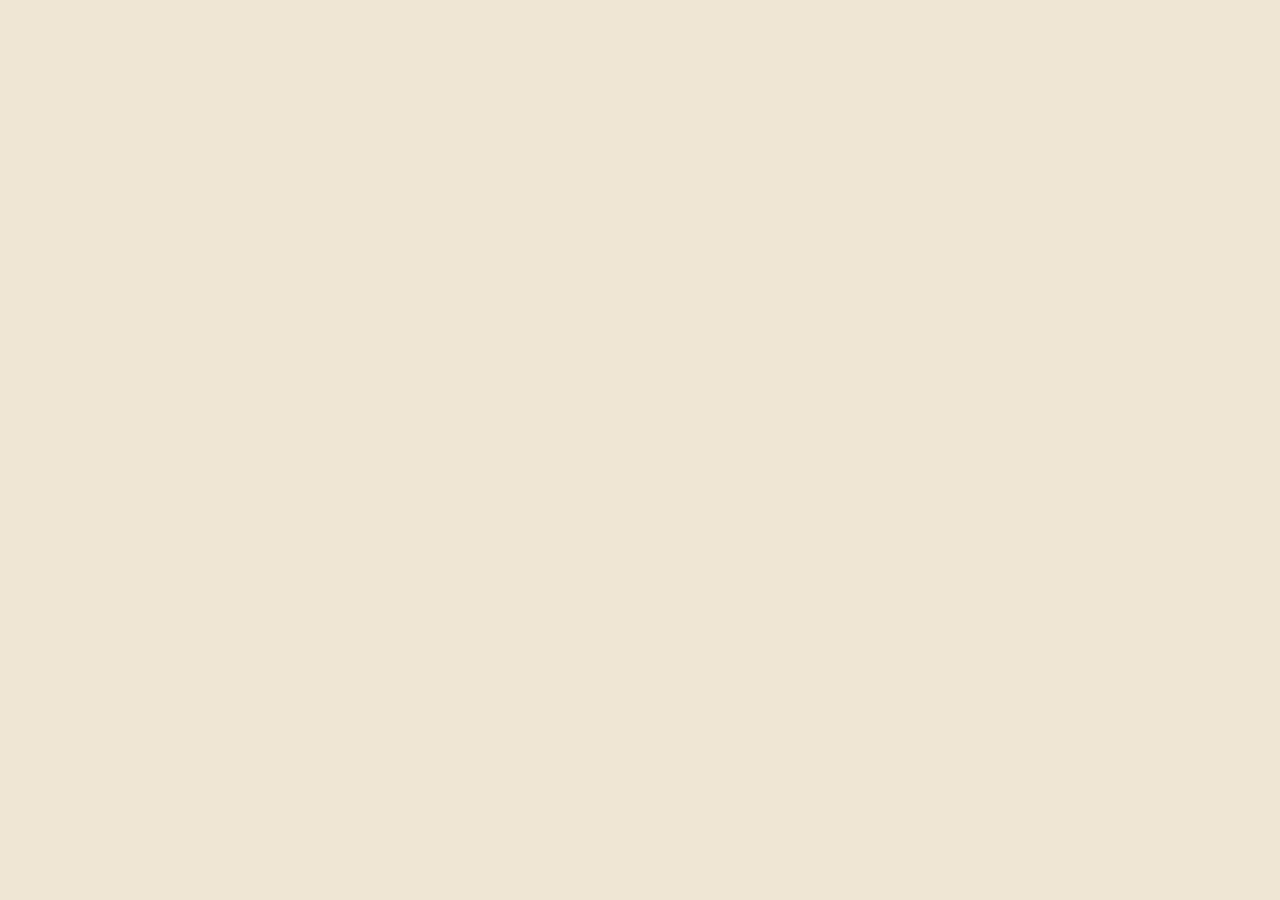
==== commit 5431b2f8: "Add files via upload" ====
--- a/index.html
+++ b/index.html
@@ -1,183 +1,45 @@
-<!DOCTYPE html>
-<html>
-<head>
-  <meta charset="utf-8">
-  <title>Vica — specialty coffee by day, natural wine by night</title>
-  <style>
-    * { margin: 0; padding: 0; box-sizing: border-box; }
-    body { background: #faf9f5; display: flex; align-items: center; justify-content: center; min-height: 100vh; font-family: -apple-system, BlinkMacSystemFont, sans-serif; }
-    #__bundler_loading { position: fixed; bottom: 20px; right: 20px; font: 13px/1.4 -apple-system, BlinkMacSystemFont, sans-serif; color: #666; background: #fff; padding: 8px 14px; border-radius: 8px; box-shadow: 0 1px 4px rgba(0,0,0,0.12); z-index: 10000; }
-    #__bundler_thumbnail { position: fixed; inset: 0; width: 100%; height: 100%; display: flex; align-items: center; justify-content: center; background: #faf9f5; z-index: 9999; }
-    #__bundler_thumbnail svg { width: 100%; height: 100%; object-fit: contain; }
-    #__bundler_placeholder { color: #999; font-size: 14px; }
-  </style>
-  <noscript>
-    <style>#__bundler_loading { display: none; }</style>
-    <div style="position:fixed;bottom:12px;left:12px;font:13px/1.4 -apple-system,BlinkMacSystemFont,sans-serif;color:#999;background:rgba(255,255,255,0.9);padding:6px 12px;border-radius:6px;box-shadow:0 1px 4px rgba(0,0,0,0.08);z-index:10000;">
-      This page requires JavaScript to display.
-    </div>
-  </noscript>
-</head>
-<body>
-  <div id="__bundler_thumbnail">
+<!doctype html>
+<html lang="en">
+  <head>
+    <meta charset="utf-8" />
+    <meta name="viewport" content="width=device-width, initial-scale=1" />
+    <title>Vica — specialty coffee by day, natural wine by night</title>
+    <link rel="preconnect" href="https://fonts.googleapis.com" />
+    <link rel="preconnect" href="https://fonts.gstatic.com" crossorigin />
+    <link
+      href="https://fonts.googleapis.com/css2?family=Instrument+Serif:ital@0;1&family=Geist:wght@300;400;500;600&display=swap"
+      rel="stylesheet"
+    />
+    <link rel="stylesheet" href="styles.css" />
+    <script
+      src="https://unpkg.com/react@18.3.1/umd/react.development.js"
+      integrity="sha384-hD6/rw4ppMLGNu3tX5cjIb+uRZ7UkRJ6BPkLpg4hAu/6onKUg4lLsHAs9EBPT82L"
+      crossorigin="anonymous"
+    ></script>
+    <script
+      src="https://unpkg.com/react-dom@18.3.1/umd/react-dom.development.js"
+      integrity="sha384-u6aeetuaXnQ38mYT8rp6sbXaQe3NL9t+IBXmnYxwkUI2Hw4bsp2Wvmx4yRQF1uAm"
+      crossorigin="anonymous"
+    ></script>
+    <script
+      src="https://unpkg.com/@babel/standalone@7.29.0/babel.min.js"
+      integrity="sha384-m08KidiNqLdpJqLq95G/LEi8Qvjl/xUYll3QILypMoQ65QorJ9Lvtp2RXYGBFj1y"
+      crossorigin="anonymous"
+    ></script>
+  </head>
+  <body>
+    <template id="__bundler_thumbnail">
       <svg xmlns="http://www.w3.org/2000/svg" viewBox="0 0 400 400">
-        <rect width="400" height="400" fill="#efe6d4"></rect>
+        <rect width="400" height="400" fill="#efe6d4"/>
         <g transform="translate(200 210)">
           <text x="0" y="0" text-anchor="middle" font-family="Georgia, serif" font-size="120" font-style="italic" fill="#261a10" letter-spacing="-4">Vica</text>
-          <circle cx="60" cy="14" r="6" fill="#b85a26"></circle>
+          <circle cx="60" cy="14" r="6" fill="#b85a26"/>
         </g>
         <text x="200" y="270" text-anchor="middle" font-family="system-ui, sans-serif" font-size="14" fill="#8a7860" letter-spacing="3">COFFEE · WINE · VIENTIANE</text>
       </svg>
-    </div>
-  <div id="__bundler_loading">Unpacking...</div>
-
-  <script>
-    
-document.addEventListener('DOMContentLoaded', async function() {
-  const loading = document.getElementById('__bundler_loading');
-  function setStatus(msg) { if (loading) loading.textContent = msg; }
-
-  // Error sink persists across replaceWith since it's on window, not the DOM.
-  window.addEventListener('error', function(e) {
-    var p = document.body || document.documentElement;
-    var d = document.getElementById('__bundler_err') || p.appendChild(document.createElement('div'));
-    d.id = '__bundler_err';
-    d.style.cssText = 'position:fixed;bottom:12px;left:12px;right:12px;font:12px/1.4 ui-monospace,monospace;background:#2a1215;color:#ff8a80;padding:10px 14px;border-radius:8px;border:1px solid #5c2b2e;z-index:99999;white-space:pre-wrap;max-height:40vh;overflow:auto';
-    d.textContent = (d.textContent ? d.textContent + String.fromCharCode(10) : '') +
-      '[bundle] ' + (e.message || e.type) +
-      (e.filename ? ' (' + e.filename.slice(0, 60) + ':' + e.lineno + ')' : '');
-  }, true);
-
-  try {
-    const manifestEl = document.querySelector('script[type="__bundler/manifest"]');
-    const templateEl = document.querySelector('script[type="__bundler/template"]');
-    if (!manifestEl || !templateEl) {
-      setStatus('Error: missing bundle data');
-      console.error('[bundler] Missing script tags — manifestEl:', !!manifestEl, 'templateEl:', !!templateEl);
-      return;
-    }
-
-    const manifest = JSON.parse(manifestEl.textContent);
-    let template = JSON.parse(templateEl.textContent);
-
-    const uuids = Object.keys(manifest);
-    setStatus('Unpacking ' + uuids.length + ' assets...');
-
-    const blobUrls = {};
-    await Promise.all(uuids.map(async (uuid) => {
-      const entry = manifest[uuid];
-      try {
-        const binaryStr = atob(entry.data);
-        const bytes = new Uint8Array(binaryStr.length);
-        for (let i = 0; i < binaryStr.length; i++) bytes[i] = binaryStr.charCodeAt(i);
-
-        let finalBytes = bytes;
-        if (entry.compressed) {
-          if (typeof DecompressionStream !== 'undefined') {
-            const ds = new DecompressionStream('gzip');
-            const writer = ds.writable.getWriter();
-            const reader = ds.readable.getReader();
-            writer.write(bytes);
-            writer.close();
-            const chunks = [];
-            let totalLen = 0;
-            while (true) {
-              const { done, value } = await reader.read();
-              if (done) break;
-              chunks.push(value);
-              totalLen += value.length;
-            }
-            finalBytes = new Uint8Array(totalLen);
-            let offset = 0;
-            for (const chunk of chunks) { finalBytes.set(chunk, offset); offset += chunk.length; }
-          } else {
-            console.warn('DecompressionStream not available, asset ' + uuid + ' may not render');
-          }
-        }
-
-        blobUrls[uuid] = URL.createObjectURL(new Blob([finalBytes], { type: entry.mime }));
-      } catch (err) {
-        console.error('Failed to decode asset ' + uuid + ':', err);
-        blobUrls[uuid] = URL.createObjectURL(new Blob([], { type: entry.mime }));
-      }
-    }));
-
-    const extResEl = document.querySelector('script[type="__bundler/ext_resources"]');
-    const extResources = extResEl ? JSON.parse(extResEl.textContent) : [];
-    const resourceMap = {};
-    for (const entry of extResources) {
-      if (blobUrls[entry.uuid]) resourceMap[entry.id] = blobUrls[entry.uuid];
-    }
-
-    setStatus('Rendering...');
-    for (const uuid of uuids) template = template.split(uuid).join(blobUrls[uuid]);
-
-    // Strip integrity + crossorigin — blob URLs from a file:// document inherit
-    // a null origin, so crossorigin forces a CORS fetch that SRI then rejects.
-    // The manifest bytes are ours; SRI protects against CDN compromise, not this.
-    template = template.replace(/\s+integrity="[^"]*"/gi, '').replace(/\s+crossorigin="[^"]*"/gi, '');
-
-    const resourceScript = '<script>window.__resources = ' +
-      JSON.stringify(resourceMap).split('</' + 'script>').join('<\\/' + 'script>') +
-      ';</' + 'script>';
-    // Inject after <head> so the DOCTYPE stays first; prepending the script
-    // would push the parser into quirks mode. DOMParser always emits a <head>
-    // (synthesizing one if the source HTML omitted it) but may carry
-    // attributes through, so match the full opening tag. slice() rather than
-    // replace() keeps us clear of $-pattern substitution in resourceScript.
-    const headOpen = template.match(/<head[^>]*>/i);
-    if (headOpen) {
-      const i = headOpen.index + headOpen[0].length;
-      template = template.slice(0, i) + resourceScript + template.slice(i);
-    }
-
-    // Parse the template and swap the root element. Scripts inserted via
-    // DOMParser/replaceWith are inert per spec — re-create each with
-    // createElement so they execute, awaiting onload for src scripts to
-    // preserve ordering (React before ReactDOM before Babel before text/babel).
-    const doc = new DOMParser().parseFromString(template, 'text/html');
-    document.documentElement.replaceWith(doc.documentElement);
-    const dead = Array.from(document.scripts);
-    for (const old of dead) {
-      const s = document.createElement('script');
-      for (const a of old.attributes) s.setAttribute(a.name, a.value);
-      s.textContent = old.textContent;
-      // text/babel scripts with a src: fetch and inline. transformScriptTags
-      // does XHR against the src, but blob:null/ from a file:// origin is
-      // silently dropped. Inlining makes it a plain inline babel script,
-      // which transformScriptTags handles unconditionally.
-      if ((s.type === 'text/babel' || s.type === 'text/jsx') && s.src) {
-        const r = await fetch(s.src);
-        s.textContent = await r.text();
-        s.removeAttribute('src');
-      }
-      const p = s.src ? new Promise(function(r) { s.onload = s.onerror = r; }) : null;
-      old.replaceWith(s);
-      if (p) await p;
-    }
-    // Babel standalone auto-transforms type=text/babel on DOMContentLoaded,
-    // which fired before we swapped the document. Trigger manually if present.
-    if (window.Babel && typeof window.Babel.transformScriptTags === 'function') {
-      window.Babel.transformScriptTags();
-    }
-  } catch (err) {
-    setStatus('Error unpacking: ' + err.message);
-    console.error('Bundle unpack error:', err);
-  }
-});
-
-  </script>
-
-  <script type="__bundler/manifest">
-{"4d105e6b-8789-44c0-be5e-4d0769ec8c27":{"mime":"text/jsx","compressed":true,"data":"H4sIAAAAAAAACuVcWZPcOHJ+71+RU9rdIiWSdfShVlVXKzSSxju25ghJ9npDodCgSFQVp1kAA0BdU1sb++Tws8N+8//wu3/K/[base64]/ff/MGZmlGQS2IgoyTRMJbFBc8gS/JlGb+yNYDzauC9394/eIfPr16/dWLf3zz/h1MoPf49auv33/z3avX4Zev/+7rbx/39qY8QCcX6ZKI3UuecdEZQefRq2dPn54/7QRVCZJRpWhnBB+qt9B5NHw2vBhM9eXsYnZGZ52PVaUZZ+pd+hPWGlxUjxPKZKp22JCg81VGhNNQQsRNZwQzkklqHh4czl9/++pxb1x2dbZisUo5gxd57vlQdsiI4INCaSutvh9hAitJjSp7deH446KeoGolGHjFPcBVkq5Bql1GJ/s9FB0agYqK6wBiFBs+csUIh8N1RQbg9zTLuPvgyvDyPU65Wsni1Ttq+pbh+E4673c5nwuSL3Yd6LVXyNKEiqL8VxyVFaUPa5Kt6GRf8XyAZcom+0H/AEuynexPhwdYsVRNOvm2Uydd++Hs5QL1eLL31j5Mrkvxet2CdDeAtX+4hcO3qPFQcPjK6kHFn9WMw10s5CgUOdl/6MZ8mZNYdQPoWj3Cy5gvZ7vuxztp3N4Ny8GdvWgOzIIu6W1jYnShKPq9URCnx67KPLDbdvphXx8NX1x89epLfTn46vLFubl8+uL8xev+L5aBy9Odgmh0zpoIp3PmycP61eiYtiv60tiVbmVX7vz50H109vT8/OKZrtufDZ4OiSEzmJ3PnnU//mKpmM7cKZD3fD7PaKnfRNwA+h9Xw4m4+aWqScRNa+tXvXZTctVL0nV5X1i5g7WeP//7X/4//HdyYpzBp0/a6L/79O79H9+8hgn8cAIQqc2NCXr2OZcpquJolm5pMhbpfKFGg4t8O55ypfjSXP8Upiyh29FwcPb07PL04uxivEkTtRgNL/v5dnyCgl6Sbbigun5Mstgb9PvrBYRwOsy3/jhJZZ6R3WiW0e0Y/wmTVBiDMop5tloyQ0UJwiSGWiMZk4x6ayK8MEziMGXr8CfOl8HA98dlqZCLdJ6ykWEWNPuG0JTEN3PBVywZifmUeMPzfjA8exYMz54G0dNLf2zcl51xpk64odObVIVYNxE8D2dppqgYTbOV8IZn+dYHSdRKEEW9wUX/t/744SUNU1wkVIyi83wLkmdpApa386D4P7rwx6ZYiIHSSo4GZ4WIp3wbygVJ+GbUh0G+hX5L/[base64]/Wtk2E2Do2FfUHdFkS2O5JnlMiCIupJm0HZtQfO9qldTEngjJldUoL+2wQnF4Gw6dBdH5u5W2nDPJhJ4q+ro/2RdW9hM7IKlNjpw+n+XacpYwWM21QMTta4HDsm3pvB71/0dD4suKUJ7t9IeuhlbAR8wMm7ZzkeoBMDwuFCHcjslK8VBDkTqvIeJmygve+qSNjXHZMiQiNfNQiZePqoSPSQn/PfXCEXuvIaFTM4ZLC3pC9zLf3lQyVIPHN/paxXRKBlmb4EDqL1XJ620gMzpsT3JnfWr2GpXVw26/IhXGW5iM7c8IpfyBDdyvI8Nz/KzEh+Gb/QM05z2vVwsW+UVbwzedbj0InS9LZNKtzdHd9t8EpkRQnnJFN6/x+OvTdlq5lTtCdCqnCeJFmyd41Ouf9fll4TbJ9u8XwzZxfE5ESpkK2WlKRxiNFphju4708nBRkJI2Va+f6D7FzF3Q5VnSrwsrhrnA1HhN5V1/Pzv1xzS73oeoPMlLruC0ZKp6P+hXDs5RmSYtt3WIHkLKdHlO+tWHGoN//rTYd5rZf2k+0lgU/fXQSd/rZYgY2J+DTst5R0FB3zEYmKVtQkRq7XN7wlUI9qbsg3dPRjMcrubdNHtsznHl3Nnx5rhXM+DhHgoV4ReVLGr0I0yWZ09FKZF4nIYqM9H1PrudPtstsvFKzy+BKruewXWZMTroLpfJRr7fZbKLNacTFvDfs9/tYvmu816Q76HfBSH/SvejCOqWbL/l20u1DHwZ9uOheX+VELRC2ySZdt5/nfheSSfebPvQXg/6bc7j4qdu7vkLq1x3/iHVBc0rQpdsr1/aUUavuug4OjGVwZoVGBY60rLCNzeeOnlndQqtsbf4FKrqrWYXiPHv2DB34LYZ+6LdrhWHNsdP63nqN2xhs3jsRhfbVRUBwdhRRnPd/67L4aDabPWiWDP3xUcB52oglh34jWDnu5JL/FGoU0HbwwTw3Z6Rm/[base64]/2UPu/GoI2Wp57yK4PeS5P87B318T69wT5hycPujYuTkzWkPDi9Ks0k0oKMaihsGmzRvX4xZ3YcZWS9C7R3s7p1tkoX30fQvxCt+oze67AmoTDutRMmFFPbBEodvJ6/[base64]/Vj3OGuG2iEDS6cJrBIiwtuDs7tluqsjMsqid/CHZZsoKntg+O6NfzV496I4IJ2j4da3IztXLc3vCPAq9rVBWsysmrf4hT/6IUDBP8fyvolsn5WIL2NXtXabEQcTdKDI9qX536g2ehruVw06Z/X6WsQ55YopV8E4n27XdIvwrIzG4w8AP1yWA4Nkt+HprVo8nOd7stQ1+lw6OwE3Fm7hs04JGoxOJYHuZ7f0vmLIkS7qEK0UydEOy1U3m6I6M0R045n1HLQEP2p7x9OfhifVJtzVcbC3/ZuHfboXcow4pV8JWKKCTRKrBAd4cIkH5ktUhmVG56AKTEpJv6sU1LmFCEprzXj5+d/+TeTdSToRqSKmjykInMEphmPb4Az1MkbPzopU0eqrBBrYCQmkpQ5JIYtnUjyT/oSM0l06k20kvSdwo2tsiKOeK8HL+KY5koCTdWCCmcL94bqzAKk4wN33uzhhu5G5k0AURTBAVOVgBiCRUuhzkSBmGQZJJxKzDfSnQUCnQ98+iONFXyn/3zsIElImeJaEFaaNDEU//7dd98amURlX0vJOx18SRA4j28874buvhOvk1RJ3QO9Ob23ACnWxiGRMNHpTnwGVXGYTCbQNcx14Xe/c199MZkAW2XZidmxfu6+G8EePlT3H7V44GA3S4rh8LxcULNV7u1RcnirRWgYOvjlphNL+CYyXjzClLJvqMQkK2+veR5Bt02vuoHt2SGA7uOuJYYKTZY0NERBpnNGMhywlIU5Jm6ZhDcqJHgJjW9CqfCpIGkGeunPSJpJv6AVEwZCp3P9/Jd/N8Ol2YSlYRE4y3a6xIJW+XUBMK4gpzr/[base64]/SeMGpvCWvU0fXsFmk8ULnY0rYYGYjidWKZNkOFmliNd3kpFb22tEznLmpyihMoGsedwPQXl1QhhbUseM8p0wr73c5ZS02XCccaoU3FRCye0tnbsG3dOahsXJK8dlMUtVSbg9bnfQIO/[base64]/RR2BYVDscRB+WlHHQkrqpZ24Ql08233uM60kE5LU06lwkCfQKUrr2czGquapmg1QN1vaEFd4Ty/Uhrrv99q4Oq7qaRiTYXx4SuW0FnKaNL1S7HbUSNJot3LG2sXva5BvnBC1tuyTVXJtppbS0ZQTGX5PEoHR7sEhwmgx6uz77XXFDzipoSX8HiFadlRcfE6o/inKOnyKji62JgzhtIu3aWxMI2WHjBE1pKwb+QcJuBR51XxEnWIPo9wrfc8wgEqZKgHzAxOW1p91y8snqfEipaip5mk9bptNtqpXVnHUs9vHXgbs3QD06dfFn6VCf7deuD1YKVp48KZM9bIG2eHYnek3tbpz2S/9KI19g9O05y9EmT+ThFt7muj/qutuyjN+JyqLxHBStn8ZZZSpt6WKltG/VtUrijWr/85ALlz7v9YK4nMFta/zd6LSDT9ha5TGvxWEy+syat5Cb6mWizr2my4y/5rD+CwGGLtolsQgtyWll7bepczt+wfseyuLHso5swtJvPgsr3KG6oEd+soX0n9vBvoHpfz895Kq7wbwCp/6Ixsb+fu8m4TRnGPfIleujlrBE+Tvbq2vbjSDu16X0+9PVz1zPOiFJ6wEHQ22VtNP6CopfyWLOmkUybodsAgXUuqU3jCeCE4FuiUY4oztzioYfCoNr8bgAWtWv0rHtooiGnGGqwskg7aE5TPK75hk70zjZ2qAFfT672OTQ9XvWn9hYm8G4S3HcAtmdCmjr/UQbo5lVXrof2p8WCNB42k4vn3gudkTjBU9vxDa9WXWRrfTPbWRh2uf/7P/[base64]/82TJ9t2LTqnrIxtrN44H27Wk6p8GikiJhTFRms1hy5geqszVu+uW2imTNAR3K9W1wtU6M2ozr3TqK2uVM3vtbxGNGamyPZGnSn8LXMCgwn+UBP6n636VIEz+ikIzepihfWh8ULGt/QZLL/4gsj70aV0gN5ddmb0v7h+ioFzId0XVJjfjZsGx4rPJa4OVp2LHq7psIc9/[base64]/DM8wu8YaXfbv2+flf/w2Gl4BhBm4c6/szPD+Nd34ACIcXQCbGS1InXBhqigOi2XzDij3nQKOl5pQPlGd6gKypIHMq4c8X0Wm+7cULIrSMJYehlb1RJJilCv48uAAsInXrAZzap/0IvieoVYhielzA9WlRzw/Qq2aGloY9FdeDyfME+RNE7xKpBWFaitXwaH1+Q9Ege1zPlXdKpGxeYDS8vrXyHHikq8AIuB9llM3VotLkJdkaWpavSNBkFVPPWwZgqJdQ1zIo2/a47wfQd2bELFXyhSwHflIQvprgDszQwJ6nI0yCPnwo2jLMfITnzy0tvZiokypApV4Prkya1DXQJQ6j1N2We